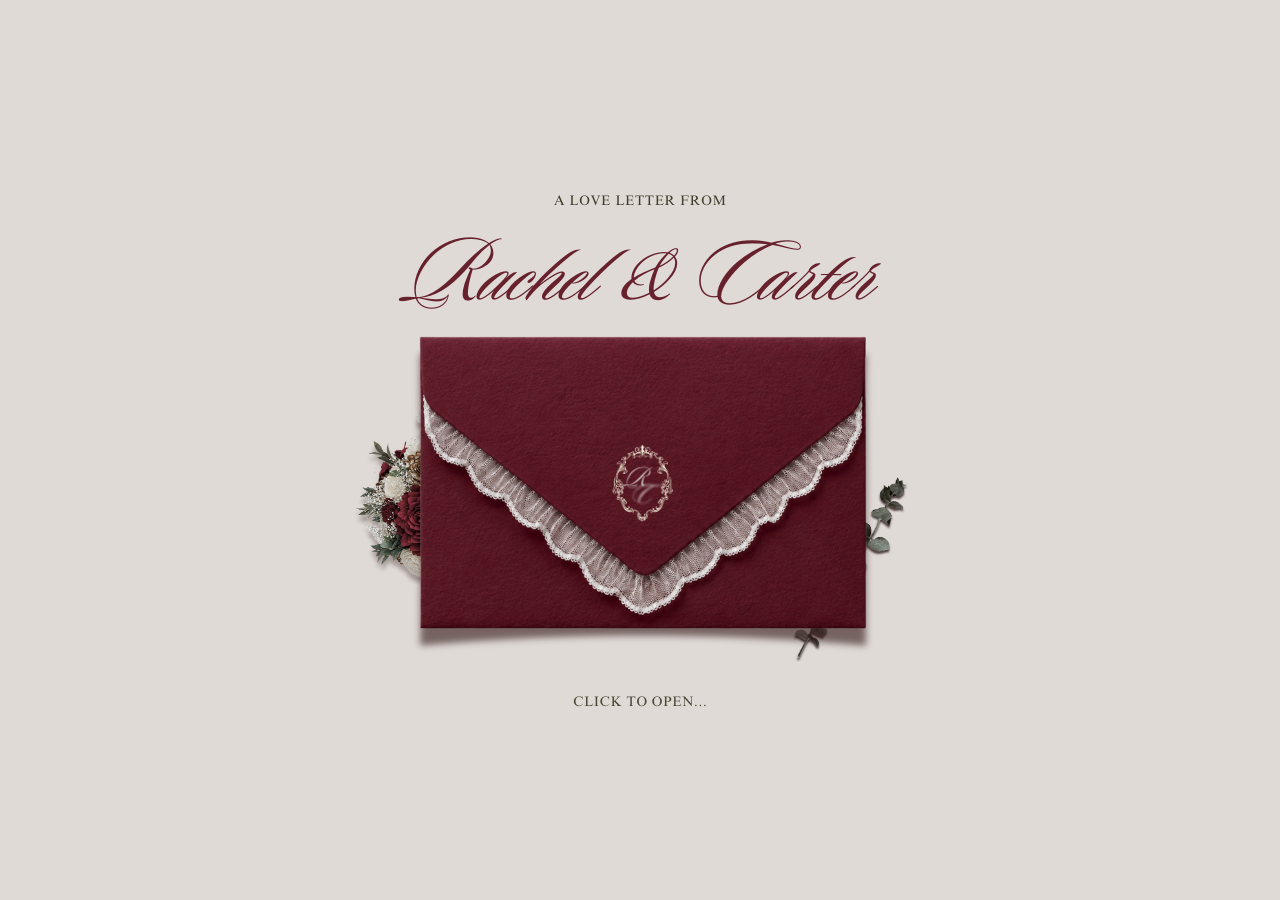
==== index.html @ d8229ffc "Completely suppress Canva custom video player controls and overlays" ====
<!DOCTYPE html>
<!-- saved from url=(0067)Home.html -->
<html dir="ltr" lang="es" class="x-default-marker theme light x6brqfx x1yowkxt x19aimcq EHoceA translated-ltr"><head><meta http-equiv="Content-Type" content="text/html; charset=UTF-8"><!----><title>Home</title><meta name="app-name" content="export_website"><meta name="build-version" content="e1c7386b341d5d6c7e8f38b10f91bb41e8d34382"><meta name="build-release-name" content="20260831-03-e1c7386"><meta name="build-deployment-group" content="STABLE"><meta name="viewport" content="width=device-width, initial-scale=1"><script nonce="">(function pushPageBuildIdentityToNativeShell(identity) {
  if (typeof window === 'undefined') {
    return;
  }
  if (Object.values(identity).every(value => value == null)) {
    return;
  }
  const json = JSON.stringify(identity);
  if (window.Android?.onPageBuildIdentityReady) {
    // Android-shaped device
    window.Android.onPageBuildIdentityReady(json);
  } else if (window.Harmony?.onPageBuildIdentityReady) {
    // HarmonyOS-shaped device
    window.Harmony.onPageBuildIdentityReady(json);
  } else if (window.webkit?.messageHandlers?.pageBuildIdentityReady) {
    // iOS-shaped device
    window.webkit.messageHandlers.pageBuildIdentityReady.postMessage(json);
  } else if (window.ElectronBridge?.onPageBuildIdentityReady) {
    // Canva desktop app
    window.ElectronBridge.onPageBuildIdentityReady(json);
  } else {
    // No native platform detected. Nothing to notify.
  }
})({stack: 'export_website', variant:  null , version: 'e1c7386b341d5d6c7e8f38b10f91bb41e8d34382', releaseName: '20260831-03-e1c7386', deploymentGroup: 'STABLE'});</script><link href="./Home_files/7814b3fa33fe602c.ltr.css" rel="stylesheet" integrity="sha512-pFMf8jnnQUsvCk81jLaH9ThtFfeisCfI3pe9q20tTjCRYI3L6N4fFyC1eEn+Y0TskBKv0YIb/W5F8VEdqXFw2w==" crossorigin="anonymous"><link href="./Home_files/static_font_4.ltr.css" rel="stylesheet"><link href="./Home_files/6a8f501b35f532d2.runtime.js" rel="preload" as="script" crossorigin="anonymous" integrity="sha512-82V7R2aVkwmTcb0zvsV1qSVuKxlR2bXZUYfBUOL493Jq/7tOe1ys5MUkt5f6kZChsE+W/UtRee4J8U0sbc958g==" nonce=""><link href="./Home_files/e6d9690df7022fb8.s4le6a.vendor.js" rel="preload" as="script" crossorigin="anonymous" integrity="sha512-CKTxAr+UOPx/MOoLT6ihX3xz5G6jP2q86jBMqT60c6kT+RnlKpA2RqUTjFa43m3XjRKkVQ3yGAwtSjfbxN0v2Q==" nonce=""><link href="./Home_files/2e8232f4a9b1b766.vendor.js" rel="preload" as="script" crossorigin="anonymous" integrity="sha512-dCHzql7vidRelkWtFCHTESxai4lpTUwiWMpPBSS6EbLDnhWa48PbkM7FY0RDBxFt7siaX34iJfcA3U6fmacM4g==" nonce=""><link href="./Home_files/b527c23e5a7baa68.strings.js" rel="preload" as="script" crossorigin="anonymous" integrity="sha512-B+bpqDF9TLigw/UcGini7hw4XYiq1Xe/BneK4Cyiji0vRWAF3TfpJk1z7MpNfKeBR36/IAsYusGANhAw68zKeQ==" nonce=""><link href="./Home_files/a33182bfbf725b8c.en-GB.js" rel="preload" as="script" crossorigin="anonymous" integrity="sha512-Q6iNqyRIhNhOoNubL+pzETqDHT4MtNB4LlhKT80FRcLIZ8RrLLzk7R+YArq5lPClr5Ebgr3NEBwuLfliB3Z33Q==" nonce=""><link href="./Home_files/eb5c0840dd0fb008.js" rel="preload" as="script" crossorigin="anonymous" integrity="sha512-4Ol+Up3r37ka4HMxUc+qVvcPSaHVUyOgp+xzRudZd4Hzk9H6XeiPHClYFGFPdfqQV/MkgE5SUHQjfEHm0G4veA==" nonce=""><meta name="referrer" content="strict-origin-when-cross-origin"><meta property="og:title" content="You Are Invited"><meta property="og:image" content="./assets/images/590afd3852f9e3162a159f4f96835e00.jpg"><meta property="og:type" content="website"><link rel="shortcut icon" href="./assets/images/0e0be3f439c80cb354719e8ea9791e11.png"><link rel="icon" href="./assets/images/3705a34a97665b009ca3a3077ab2a561.png" sizes="192x192"><link rel="apple-touch-icon" href="./assets/images/8196c648de2744b24fed5142c7d616f6.png" sizes="180x180"><script nonce="">window['__canva_website_bootstrap__'] = JSON.parse('{"A":"DAHTXSzE8DA","B":"eyJhbGciOiJkaXIiLCJlbmMiOiJBMjU2R0NNIiwia2lkIjoia2lkLTE3Nzg0NzAzNjEzOTQifQ..1ayGVP9bHCunG_K7.An2IEBl_urReW2-1oE9nzQzIGjvWHsLKFUDmmv_PLxex1ybMUlKUU6U37KF3aAd8xF51l0lxJg.jzAsQ98iLJbcdCnsOQPA1Q"}');</script><script nonce="">
      document.addEventListener('contextmenu', (e) => {
        const isMedia = ['img', 'image', 'video', 'svg', 'picture'].some(
          tagName => tagName.localeCompare(e.target.tagName, undefined, { sensitivity: 'base' }) === 0,
        );
        isMedia && e.preventDefault();
      });
    </script><style type="text/css"></style><style type="text/css"></style><link rel="stylesheet" type="text/css" href="./Home_files/9bafa1f344f0e058.ltr.css"><link rel="stylesheet" type="text/css" href="./Home_files/28f64f5a77f6500c.ltr.css"><link rel="stylesheet" type="text/css" href="./Home_files/4b869a0c4034a3e7.ltr.css"><link rel="stylesheet" type="text/css" href="./Home_files/2f3b114832a90fd5.ltr.css"><link rel="stylesheet" type="text/css" href="./Home_files/dd6bdec6a9f4c205.ltr.css"><link rel="stylesheet" type="text/css" href="./Home_files/60f0cdc861dbb375.ltr.css"><link type="text/css" rel="stylesheet" charset="UTF-8" href="./Home_files/m=el_main_css"><link rel="stylesheet" type="text/css" href="./Home_files/bae505f43a7a4075.ltr.css"><link rel="stylesheet" type="text/css" href="./Home_files/8c7fef8a62d6d0d8.ltr.css"><link rel="stylesheet" type="text/css" href="./Home_files/49165a5d963019da.ltr.css"><link rel="stylesheet" type="text/css" href="./Home_files/aed45af5ff6f640a.ltr.css"><link rel="stylesheet" type="text/css" href="./Home_files/9a76616ea31c870e.ltr.css"><link rel="stylesheet" type="text/css" href="./Home_files/34af9172ab5ea11a.ltr.css">



<style id="canva-video-clean-style">

/* ===================================================
   CANVA VIDEO PLAYER OVERLAY SUPPRESSION (100% CLEAN)
   =================================================== */
.ulaMQg,
.Fmu5kg,
.iisjMg,
.l3zFeg,
.o_FOhw,
.GPRW5A,
.Yzqi5Q,
.xb8VZA,
.mbwVrw,
.B1z7cg,
.ql1cFA,
.a5O9wg,
.o7DywQ,
.dfnkZg,
.oDxhiA,
.xXKQUw,
._2SiIgg,
._6WyfQA,
[class*="ulaMQg"],
[class*="Fmu5kg"],
[class*="xb8VZA"],
[class*="Yzqi5Q"],
[class*="l3zFeg"],
[class*="GPRW5A"],
[class*="B1z7cg"],
[class*="oDxhiA"] {
  display: none !important;
  opacity: 0 !important;
  visibility: hidden !important;
  pointer-events: none !important;
  width: 0 !important;
  height: 0 !important;
  max-width: 0 !important;
  max-height: 0 !important;
  transform: none !important;
  overflow: hidden !important;
}

video {
  pointer-events: none !important;
  user-select: none !important;
  -webkit-user-select: none !important;
  -webkit-touch-callout: none !important;
}

video::-webkit-media-controls,
video::-webkit-media-controls-enclosure,
video::-webkit-media-controls-panel,
video::-webkit-media-controls-play-button,
video::-webkit-media-controls-start-playback-button,
video::-webkit-media-controls-current-time-display,
video::-webkit-media-controls-time-remaining-display,
video::-webkit-media-controls-timeline,
video::-webkit-media-controls-mute-button,
video::-webkit-media-controls-volume-slider,
video::-webkit-media-controls-fullscreen-button {
  display: none !important;
  -webkit-appearance: none !important;
  opacity: 0 !important;
  visibility: hidden !important;
  pointer-events: none !important;
}

</style>
<script id="canva-video-clean-script">
(function() {
  // 1. Eliminar overlays del reproductor de Canva si el DOM los crea
  function removeCanvaControls() {
    var selectors = [
      '.ulaMQg', '.Fmu5kg', '.iisjMg', '.l3zFeg', '.o_FOhw',
      '.GPRW5A', '.Yzqi5Q', '.xb8VZA', '.B1z7cg', '.a5O9wg',
      '.dfnkZg', '.oDxhiA', '.xXKQUw', '._2SiIgg', '._6WyfQA'
    ];
    selectors.forEach(function(sel) {
      document.querySelectorAll(sel).forEach(function(el) {
        el.style.setProperty('display', 'none', 'important');
        el.style.setProperty('pointer-events', 'none', 'important');
        el.style.setProperty('opacity', '0', 'important');
        el.style.setProperty('visibility', 'hidden', 'important');
        try { el.remove(); } catch(e){}
      });
    });
  }

  // 2. Hacer que todos los videos sean infinitos y sin pausas
  function makeVideoInfinite(v) {
    if (!v) return;
    v.loop = true;
    v.muted = true;
    v.autoplay = true;
    v.playsInline = true;
    v.controls = false;
    v.style.setProperty('pointer-events', 'none', 'important');

    v.setAttribute('loop', '');
    v.setAttribute('muted', '');
    v.setAttribute('autoplay', '');
    v.setAttribute('playsinline', '');
    v.setAttribute('webkit-playsinline', '');
    v.setAttribute('disablepictureinpicture', '');
    v.setAttribute('disableremoteplayback', '');
    v.setAttribute('controlslist', 'nodownload nofullscreen noremoteplayback noplaybackrate');
    v.removeAttribute('controls');

    if (!v.__loopBound) {
      v.__loopBound = true;
      v.addEventListener('ended', function() {
        v.currentTime = 0;
        var p = v.play();
        if (p && p.catch) p.catch(function(){});
      });
      v.addEventListener('pause', function() {
        setTimeout(function() {
          var p = v.play();
          if (p && p.catch) p.catch(function(){});
        }, 20);
      });
    }

    if (v.paused) {
      var p = v.play();
      if (p && p.catch) p.catch(function(){});
    }
  }

  function runAll() {
    removeCanvaControls();
    document.querySelectorAll('video').forEach(makeVideoInfinite);
  }

  if (document.readyState === 'loading') {
    document.addEventListener('DOMContentLoaded', runAll);
  } else {
    runAll();
  }

  // Observador continuo de cambios
  var obs = new MutationObserver(function(mutations) {
    removeCanvaControls();
    document.querySelectorAll('video').forEach(makeVideoInfinite);
  });
  obs.observe(document.documentElement, { childList: true, subtree: true });

  setInterval(runAll, 300);
})();
</script>

</head><body><script nonce="">(function () {var classList = document.documentElement.classList;if (classList.contains('adaptive') && window.matchMedia('(prefers-color-scheme: dark)').matches) {classList.remove.apply(classList, ["x6brqfx","x1yowkxt","x19aimcq"]);classList.add.apply(classList, ["xo86nag","x1yowkxt","xntwwlm"]);}document.documentElement.classList.replace('adaptive', window.matchMedia('(prefers-color-scheme: dark)').matches ? 'dark' : 'light');})();</script><div id="root"><div class="yIDCqA"><main class="_8OlyIw"><div class="_4KoDHA"><div class="ZRRuDw"><div style="height: 100%; width: 100%;"><div class="KYQZFA"><section id="PBnVwKBzJxQZpBf8" class="rGeu6w" data-scroll-ready="true" style="background-color: rgb(223, 218, 214);"><div><div class="_8jGYJw" style="width: 1905px; height: 2721px;"><div class="fMSICA h517IA" aria-hidden="false"><div class="_5yhCRQ"><div class="onhyOQ" style="width: 1905px; height: 2721px; align-items: center;"><div class="twbtjQ"><div class="GDnEHQ" style="width: 1905px; height: 2721px; background-color: rgb(255, 255, 255);"><div class="o2Yl2g"><div class="_mXnjA" lang="en-GB" style="width: 1905px; height: 2721px;"><div class="_6t4CHA"><div class="a26Xuw"><div class="fbzKiw" style="background: rgb(223, 218, 214);"></div></div></div><div style="position: absolute; top: 190.5px; left: 190.5px; width: 1524px; height: 2340px;"></div><div id="LBsj5XC1PZgQ0m9j" class="DF_utQ _0xkaeQ" style="width: 1905px; height: 493.845px; transform: translate(0px, 2227.16px);"><div style="width: 1905px; height: 493.845px; transform: scale(1, 1); transform-origin: 0px 0px;"><div id="LBpDyfZB3TJDzrdk" class="DF_utQ _0xkaeQ" style="width: 1905px; height: 493.845px; transform: translate(0px, 0px); opacity: 0;"><div class="Zp7NQw"><div class="a26Xuw blfgDw"></div><div style="position: absolute; top: 0px; left: 0px; transform-origin: 0px 0px; height: 493.845px; width: 1905px; pointer-events: none; transform: scale(1);"></div></div></div></div></div><div id="LBpLmQZjpBG7xV3Z" class="DF_utQ _0xkaeQ" style="width: 372.761px; height: 527.417px; transform: translate(959.753px, 723.535px);"><div class="Zp7NQw"><div class="a26Xuw"><div class="PcHy7w"><div class="uk_25A Ty61NA"><div class="H5qArQ"><div class="Izwocg" style="width: 372.761px; height: 527.417px; transform: translate(-2.84217e-14px, -5.68434e-14px) rotate(0deg);"><img class="_7_i_XA" crossorigin="anonymous" draggable="false" src="./Home_files/a9df9c0ccfaca50aa0e135ca91290a33.png"></div></div></div></div></div><div style="position: absolute; top: 0px; left: 0px; transform-origin: 0px 0px; height: 527.417px; width: 372.761px; pointer-events: none; transform: scale(1);"><div class="TRWryw" style="clip-path: path(&quot;M 0 0 L 0 527.417 L 372.761 527.417 L 372.761 0 L 0 0&quot;);"></div></div></div></div><div id="LBVyKZX4B8XBg3hg" class="DF_utQ _0xkaeQ" style="width: 375.7px; height: 269.065px; transform: translate(603.382px, 1149.63px) rotate(-43.0168deg);"><div class="Zp7NQw"><div class="a26Xuw"><div class="PcHy7w"><div class="uk_25A Ty61NA"><div class="H5qArQ"><div class="Izwocg" style="width: 403.597px; height: 269.065px; transform: translate(-27.897px, 2.84217e-14px) rotate(0deg);"><img class="_7_i_XA" crossorigin="anonymous" draggable="false" src="./Home_files/6e83b7bd4c04ced10bdf5d73baee883f.png"></div></div></div></div></div><div style="position: absolute; top: 0px; left: 0px; transform-origin: 0px 0px; height: 269.065px; width: 375.7px; pointer-events: none; transform: scale(1);"></div></div></div><div id="LB7DX2NhJtvKWFJ2" class="DF_utQ _0xkaeQ" style="width: 169.7px; height: 87.0443px; transform: translate(844.4px, 672.576px) rotate(21.3594deg);"><div class="Zp7NQw"><div class="a26Xuw"><div class="PcHy7w"><div class="uk_25A Ty61NA" style="transform: scale(-1, 1);"><div class="H5qArQ"><div class="Izwocg" style="width: 205.745px; height: 131.083px; transform: translate(-22.4064px, -24.5546px) rotate(0deg);"><img class="_7_i_XA" crossorigin="anonymous" draggable="false" src="./Home_files/903795844b38fbe45cdb335890038db0.png"></div></div></div></div></div><div style="position: absolute; top: 0px; left: 0px; transform-origin: 0px 0px; height: 87.0443px; width: 169.7px; pointer-events: none; transform: scale(1);"></div></div></div><div id="LBpJ6SC7lndmpTS3" class="DF_utQ _0xkaeQ" style="width: 20.4217px; height: 1px; transform: translate(934.222px, 653.945px);"><div class="aF9o6Q _0yZ6Qg" style="writing-mode: horizontal-tb; width: 277.735px; height: 13.6px; transform: scale(0.0735294, 0.0735294); transform-origin: 0px 0px;"><div style="transform: translate(0.72px, -1.2px);"><div class="E8yZTA"><div><div lang="en-GB" translate="no" class="_2UyCZQ vkN2Cw Mb8E_A e1_zQg"><p class="_28USrA YLyPKw w9fQyg uHzYVw MDzzPg AfeL7g XN6uKA _4N4NA" style="font-family: YAFdtQi73Xs_0, auto; --H97cbQ: 12px; color: rgb(174, 57, 39); line-height: 16px; letter-spacing: 0.12em; --gixK-A: 0; text-transform: uppercase; --kJ5CrQ: 0; --zPlnxA: none; list-style-type: none;"><a href="Home.html" target="_self" draggable="false" rel="noopener nofollow" class="a_GcMg YLyPKw w9fQyg uHzYVw" style="font-size: 1em; font-weight: 700; font-style: normal; color: rgb(174, 57, 39); font-kerning: none; text-decoration-line: none; text-decoration-thickness: initial; text-decoration-style: initial;">&lt; BACK</a><a href="Home.html" target="_self" draggable="false" rel="noopener nofollow" class="a_GcMg" style="font-size: 1em; font-weight: 700; font-style: normal; color: rgb(174, 57, 39); font-kerning: none; text-decoration-line: none; text-decoration-thickness: initial; text-decoration-style: initial;"> to envelope</a></p></div></div></div></div></div></div><div id="LBWDFQTM9rnLcK9T" class="DF_utQ _0xkaeQ" style="width: 24.7178px; height: 1px; transform: translate(932.074px, 617.661px);"><div class="aF9o6Q _0yZ6Qg" style="writing-mode: horizontal-tb; width: 385.598px; height: 15.6px; transform: scale(0.0641026, 0.0641026); transform-origin: 0px 0px;"><div style="transform: translate(0.933331px, -0.2px);"><div class="E8yZTA"><div><div lang="en-GB" translate="no" class="_2UyCZQ vkN2Cw Mb8E_A e1_zQg"><p class="_28USrA YLyPKw w9fQyg uHzYVw AfeL7g XN6uKA _4N4NA" style="font-family: YAFdtQi73Xs_0, auto; --H97cbQ: 13.3333px; color: rgb(102, 55, 27); line-height: 16px; letter-spacing: 0.14em; --gixK-A: 0; text-transform: uppercase; --kJ5CrQ: 0; --zPlnxA: none; list-style-type: none;"><span class="a_GcMg YLyPKw w9fQyg uHzYVw" style="font-size: 1em; font-weight: 500; font-style: normal; color: rgb(102, 55, 27); font-kerning: none; text-decoration-line: none; text-decoration-thickness: initial; text-decoration-style: initial;">with love</span></p></div></div></div></div></div></div><div id="LB2qSkdK1B4tFS55" class="DF_utQ _0xkaeQ" style="width: 578.02px; height: 607.956px; transform: translate(674.806px, 94.5892px) rotate(0.196467deg);"><div class="Zp7NQw"><div class="a26Xuw"><div class="PcHy7w"><div class="uk_25A Ty61NA"><div class="H5qArQ"><div class="Izwocg" style="width: 1165.19px; height: 1002.07px; transform: translate(-265.399px, -211.363px) rotate(0deg);"><img class="_7_i_XA" crossorigin="anonymous" draggable="false" src="./Home_files/dddd4d4577e73fc796fca4ef04460b62.png"></div></div></div></div></div><div style="position: absolute; top: 0px; left: 0px; transform-origin: 0px 0px; height: 607.956px; width: 578.02px; pointer-events: none; transform: scale(1);"><div class="TRWryw" style="clip-path: path(&quot;M 0 0 L 0 607.956 L 578.02 607.956 L 578.02 0 L 0 0&quot;);"></div></div></div></div><div id="LBJpsWBKQ8ZVBVN8" class="DF_utQ _0xkaeQ" style="width: 497.62px; height: 463.113px; transform: translate(711.896px, 124.224px);"><div style="position: absolute; top: 0px; left: 0px; transform-origin: 0px 0px; height: 463.113px; width: 497.62px; transform: scale(1);"><div class="hWv4NA" style="width: 497.62px; height: 463.113px; left: 0px; top: 0px;"><svg class="_7KaXww"><defs><clippath id="__id72"><path d="M145.63055176809382,7.531858660006407L266.9818954162089,120.46814133312552C269.07334181143403,122.41455720513608 270.26130009308514,125.1429590896059 270.26130009308514,127.99999999313191C270.26130009308514,130.85704093048813 269.07334181143403,133.58544278112777 266.9818954162089,135.53185865313833L145.63055176809382,248.46814132625744C141.06990666718698,252.7125302940698 134.00505812234817,252.7125302940698 129.44441302144133,248.46814132625744L8.093069373326243,135.53185865313833C6.001622944270952,133.58544278112777 4.813664696450018,130.85704093048813 4.813664696450018,127.99999999313191C4.813664696450018,125.1429590896059 6.001622944270952,122.41455720513608 8.093069373326243,120.46814133312552L129.44441302144133,7.531858660006407C134.00505812234817,3.287469726024246 141.06990666718698,3.287469726024246 145.63055176809382,7.531858660006407Z"></path></clippath></defs></svg><div class="bFnJ2A" style="clip-path: url(&quot;#__id72&quot;); transform: scale(1.80904, 1.80904); transform-origin: 0px 0px; width: 275.075px; height: 256px;"><div class="_4c2rDg GxUsfw" style="transform-origin: 137.537px 128px;"><div class="qhHTGg" style="width: 265.448px; height: 275.985px; transform: translate(4.81366px, -9.99263px) translate(132.724px, 137.993px) rotate(0deg) translate(-132.724px, -137.993px); transform-origin: 0px 0px;"><img class="_7_i_XA" crossorigin="anonymous" draggable="false" src="./Home_files/21ea36b8e1d17f33b5ed300aa10cb4b3.png"></div></div></div></div><div class="Pr6LEA"></div></div></div><div id="LBt8sKWqCxmt5qd0" class="DF_utQ _0xkaeQ" style="width: 460.968px; height: 436.052px; transform: translate(734.222px, 156.609px);"><div class="Zp7NQw"><div class="a26Xuw"><div class="PcHy7w"><div class="uk_25A Ty61NA"><div class="H5qArQ"><div class="Izwocg" style="width: 460.968px; height: 550.109px; transform: translate(-5.68434e-14px, -65.0231px) rotate(0deg);"><img class="_7_i_XA" crossorigin="anonymous" draggable="false" src="./Home_files/6d7538c3b267dba4940820b9458df1e6.png"></div></div></div></div></div><div style="position: absolute; top: 0px; left: 0px; transform-origin: 0px 0px; height: 436.052px; width: 460.968px; pointer-events: none; transform: scale(1);"></div></div></div><div id="LB1xXZSfCqPKtJ29" class="DF_utQ _0xkaeQ" style="width: 175.204px; height: 255.388px; transform: translate(629.87px, 416.624px) rotate(-8.88178e-16deg);"><div class="Zp7NQw"><div class="a26Xuw"><div class="PcHy7w"><div class="uk_25A Ty61NA"><div class="H5qArQ"><div class="Izwocg" style="width: 277.466px; height: 255.388px; transform: translate(-5.38585px, -4.26326e-14px) rotate(0deg);"><img class="_7_i_XA" crossorigin="anonymous" draggable="false" src="./Home_files/7dc097ba3aa67c0699091824026f14ed.png"></div></div></div></div></div><div style="position: absolute; top: 0px; left: 0px; transform-origin: 0px 0px; height: 255.388px; width: 175.204px; pointer-events: none; transform: scale(1);"><div class="TRWryw" style="clip-path: path(&quot;M 0 0 L 0 255.388 L 175.204 255.388 L 175.204 0 L 0 0&quot;);"></div></div></div></div><div id="__id81" class="DF_utQ _0xkaeQ" style="width: 78.2765px; height: 254.558px; transform: translate(1165.61px, 479.943px) rotate(-161.152deg);"><div class="Zp7NQw"><div class="a26Xuw"><div class="PcHy7w"><div class="uk_25A Ty61NA"><div class="H5qArQ"><div class="Izwocg" style="width: 78.2765px; height: 254.558px; transform: translate(0px, 0px) rotate(0deg);"><img class="_7_i_XA" crossorigin="anonymous" draggable="false" src="./Home_files/c0ee131f077bdcc4ff40793de2e0bc5a.png"></div></div></div></div></div><div style="position: absolute; top: 0px; left: 0px; transform-origin: 0px 0px; height: 254.558px; width: 78.2765px; pointer-events: none; transform: scale(1);"></div></div><a class="_3zDNwA" aria-labelledby="__id81" href="#page-1" target="_self" rel="noopener nofollow"></a></div><div id="LBWyCfngdXWzPFYr" class="DF_utQ _0xkaeQ" style="width: 539.785px; height: 336.326px; transform: translate(697.322px, 349.377px) rotate(0.196467deg);"><div class="Zp7NQw"><div class="a26Xuw"><div class="PcHy7w"><div class="uk_25A Ty61NA"><div class="H5qArQ"><div class="Izwocg" style="width: 1072.5px; height: 922.348px; transform: translate(-241.886px, -461.719px) rotate(0deg);"><img class="_7_i_XA" crossorigin="anonymous" draggable="false" src="./Home_files/16dfbad564569f4d41d0828970b32db1.png"></div></div></div></div></div><div style="position: absolute; top: 0px; left: 0px; transform-origin: 0px 0px; height: 336.326px; width: 539.785px; pointer-events: none; transform: scale(1);"></div></div></div><div id="LBk0QGmlFY5wsDdZ" class="DF_utQ _0xkaeQ" style="width: 65.1956px; height: 97.7934px; transform: translate(934.617px, 506.775px);"><div class="Zp7NQw"><div class="a26Xuw"><div class="PcHy7w"><div class="uk_25A Ty61NA"><div class="H5qArQ"><div class="Izwocg" style="width: 65.1956px; height: 97.7934px; transform: translate(-2.13163e-14px, -4.26326e-14px) rotate(0deg);"><img class="_7_i_XA" crossorigin="anonymous" draggable="false" src="./Home_files/72abceaf223d15163e66f6a52411ea31.png"></div></div></div></div></div><div style="position: absolute; top: 0px; left: 0px; transform-origin: 0px 0px; height: 97.7934px; width: 65.1956px; pointer-events: none; transform: scale(1);"></div></div></div><div id="LB7YW0dvHy7Xx4gp" class="DF_utQ _0xkaeQ" style="width: 27.9768px; height: 35.4521px; transform: translate(945.443px, 535.611px);"><div class="aF9o6Q _0yZ6Qg" style="writing-mode: horizontal-tb; width: 27.9768px; height: 35.4521px;"><div style="transform: translate(-0.418509px, 6.72604px);"><div class="E8yZTA"><div><div lang="en-GB" translate="no" class="_2UyCZQ vkN2Cw Mb8E_A e1_zQg"><p class="_28USrA YLyPKw w9fQyg uHzYVw MDzzPg AfeL7g XN6uKA _4N4NA" style="font-family: YAEz2L9phwY_0, auto; --H97cbQ: 29.8935px; color: rgb(247, 241, 225); line-height: 22px; letter-spacing: -0.028em; --gixK-A: 0; text-transform: none; --kJ5CrQ: 0; --zPlnxA: none; list-style-type: none;"><span class="a_GcMg" style="font-size: 1em; font-weight: 400; font-style: normal; color: rgb(247, 241, 225); font-kerning: none; text-decoration-line: none; text-decoration-thickness: initial; text-decoration-style: initial;">R</span></p></div></div></div></div></div></div><div id="LB3ZvwsmqQXWGD9Q" class="DF_utQ _0xkaeQ" style="width: 27.9768px; height: 35.4521px; transform: translate(952.352px, 553.347px);"><div class="aF9o6Q _0yZ6Qg" style="writing-mode: horizontal-tb; width: 27.9768px; height: 35.4521px;"><div style="transform: translate(-0.418509px, 6.72604px);"><div class="E8yZTA"><div><div lang="en-GB" translate="no" class="_2UyCZQ vkN2Cw Mb8E_A e1_zQg"><p class="_28USrA YLyPKw w9fQyg uHzYVw MDzzPg AfeL7g XN6uKA _4N4NA" style="font-family: YAEz2L9phwY_0, auto; --H97cbQ: 29.8935px; color: rgb(247, 241, 225); line-height: 22px; letter-spacing: -0.028em; --gixK-A: 0; text-transform: none; --kJ5CrQ: 0; --zPlnxA: none; list-style-type: none;"><span class="a_GcMg" style="font-size: 1em; font-weight: 400; font-style: normal; color: rgb(247, 241, 225); font-kerning: none; text-decoration-line: none; text-decoration-thickness: initial; text-decoration-style: initial;">C</span></p></div></div></div></div></div></div><div id="LBzwJXnN2rJWKdVW" class="DF_utQ _0xkaeQ" style="width: 86.9371px; height: 167.377px; transform: translate(1133.94px, 399.254px);"><div class="Zp7NQw"><div class="a26Xuw"><div class="PcHy7w"><div class="uk_25A Ty61NA"><div class="H5qArQ"><div class="Izwocg" style="width: 113.938px; height: 167.377px; transform: translate(3.55271e-14px, -1.42109e-14px) rotate(0deg);"><img class="_7_i_XA" crossorigin="anonymous" draggable="false" src="./Home_files/ff0e4ba0352d914c68a5c7f3f60635d4.png"></div></div></div></div></div><div style="position: absolute; top: 0px; left: 0px; transform-origin: 0px 0px; height: 167.377px; width: 86.9371px; pointer-events: none; transform: scale(1);"></div></div></div><div id="__id99" class="DF_utQ _0xkaeQ" style="width: 305.2px; height: 379.103px; transform: translate(1002.04px, 1261.77px) rotate(3.85034deg);"><div class="Zp7NQw"><div class="a26Xuw"><div class="PcHy7w"><div class="uk_25A Ty61NA"><div class="H5qArQ"><div class="Izwocg" style="width: 305.2px; height: 379.103px; transform: translate(0px, 0px) rotate(0deg);"><img class="_7_i_XA" crossorigin="anonymous" draggable="false" src="./Home_files/45630c2d562c75f8f5f535d836d56df9.png"></div></div></div></div></div><div style="position: absolute; top: 0px; left: 0px; transform-origin: 0px 0px; height: 379.103px; width: 305.2px; pointer-events: none; transform: scale(1);"><div class="TRWryw" style="clip-path: path(&quot;M 0 0 L 0 379.103 L 305.2 379.103 L 305.2 0 L 0 0&quot;);"></div></div></div><a class="_3zDNwA" aria-labelledby="__id99" href="Love story.html" target="_self" rel="noopener nofollow"></a></div><div id="__id103" class="DF_utQ _0xkaeQ" style="width: 256.823px; height: 264.995px; transform: translate(1023.37px, 1283.6px) rotate(3.85034deg);"><div style="position: absolute; top: 0px; left: 0px; transform-origin: 0px 0px; height: 264.995px; width: 256.823px; transform: scale(1);"><div class="hWv4NA" style="width: 256.823px; height: 264.995px; left: 0px; top: 0px;"><svg class="_7KaXww"><defs><clippath id="__id104"><path d="M0,0L256,0L256,264.1463191707038L0,264.1463191707038Z"></path></clippath></defs></svg><div class="bFnJ2A" style="clip-path: url(&quot;#__id104&quot;); transform: scale(1.00321, 1.00321); transform-origin: 0px 0px; width: 256px; height: 264.146px;"><div class="_4c2rDg GxUsfw" style="transform-origin: 128px 132.073px;"><div class="qhHTGg" style="width: 298.122px; height: 447.997px; transform: translate(-17.1707px, -118.744px) translate(149.061px, 223.999px) rotate(0deg) translate(-149.061px, -223.999px); transform-origin: 0px 0px;"><img class="_7_i_XA" crossorigin="anonymous" draggable="false" src="./Home_files/7cafb878c428817a3252767e625c279f.png"></div></div></div></div><div class="Pr6LEA"></div></div><a class="_3zDNwA" aria-labelledby="__id103" href="Love story.html" target="_self" rel="noopener nofollow"></a></div><div id="LB6nzg1R47TjYcCY" class="DF_utQ _0xkaeQ" style="width: 328.744px; height: 317.569px; transform: translate(999.812px, 1637.72px);"><div class="Zp7NQw"><div class="a26Xuw"><div class="PcHy7w"><div class="uk_25A Ty61NA" style="transform: scale(-1, 1);"><div class="H5qArQ"><div class="Izwocg" style="width: 345.022px; height: 317.569px; transform: translate(-6.69718px, -1.42109e-13px) rotate(0deg);"><img class="_7_i_XA" crossorigin="anonymous" draggable="false" src="./Home_files/7dc097ba3aa67c0699091824026f14ed.png"></div></div></div></div></div><div style="position: absolute; top: 0px; left: 0px; transform-origin: 0px 0px; height: 317.569px; width: 328.744px; pointer-events: none; transform: scale(1);"><div class="TRWryw" style="clip-path: path(&quot;M 0 0 L 0 317.569 L 328.744 317.569 L 328.744 0 L 0 0&quot;);"></div></div></div></div><div id="LBkKlFzvfF1FscrH" class="DF_utQ _0xkaeQ" style="width: 169.7px; height: 87.0443px; transform: translate(627.553px, 1609.6px) rotate(21.4464deg);"><div class="Zp7NQw"><div class="a26Xuw"><div class="PcHy7w"><div class="uk_25A Ty61NA" style="transform: scale(-1, 1);"><div class="H5qArQ"><div class="Izwocg" style="width: 205.745px; height: 131.083px; transform: translate(-22.4064px, -24.5546px) rotate(0deg);"><img class="_7_i_XA" crossorigin="anonymous" draggable="false" src="./Home_files/903795844b38fbe45cdb335890038db0.png"></div></div></div></div></div><div style="position: absolute; top: 0px; left: 0px; transform-origin: 0px 0px; height: 87.0443px; width: 169.7px; pointer-events: none; transform: scale(1);"></div></div></div><div id="LBWxLNNX5DqRSFgV" class="DF_utQ _0xkaeQ" style="width: 481.175px; height: 709.768px; transform: translate(713.08px, 1560.54px) rotate(81.6615deg);"><div class="Zp7NQw"><div class="a26Xuw"><div class="PcHy7w"><div class="uk_25A Ty61NA"><div class="H5qArQ"><div class="Izwocg" style="width: 481.175px; height: 709.768px; transform: translate(0px, 0px) rotate(0deg);"><img class="_7_i_XA" crossorigin="anonymous" draggable="false" src="./Home_files/c9578f46b0eaeaa5df3ea1ecd55a5b10.png"></div></div></div></div></div><div style="position: absolute; top: 0px; left: 0px; transform-origin: 0px 0px; height: 709.768px; width: 481.175px; pointer-events: none; transform: scale(1);"></div></div></div><div id="__id117" class="DF_utQ _0xkaeQ" style="width: 545.312px; height: 382.117px; transform: translate(688.05px, 1728.45px) rotate(-4.12522deg);"><div class="Zp7NQw"><div class="a26Xuw"><div class="PcHy7w"><div class="uk_25A Ty61NA"><div class="H5qArQ"><div class="Izwocg" style="width: 631.818px; height: 473.864px; transform: translate(-43.253px, -35.679px) rotate(0deg);"><img class="_7_i_XA" crossorigin="anonymous" draggable="false" src="./Home_files/267bfe012a2275a1484a58d24bdb0b8d.png"></div></div></div></div></div><div style="position: absolute; top: 0px; left: 0px; transform-origin: 0px 0px; height: 382.117px; width: 545.312px; pointer-events: none; transform: scale(1);"><div class="TRWryw" style="clip-path: path(&quot;M 0 0 L 0 382.117 L 545.312 382.117 L 545.312 0 L 0 0&quot;);"></div></div></div><a class="_3zDNwA" aria-labelledby="__id117" href="RSVP.html" target="_self" rel="noopener nofollow"></a></div><div id="LB42vlPZ5JwQd7Hs" class="DF_utQ _0xkaeQ" style="width: 253.692px; height: 45.4147px; transform: translate(825.654px, 2603.31px);"><div style="width: 253.692px; height: 45.4147px; transform: scale(1, 1); transform-origin: 0px 0px;"><div id="LBVDddQhsXhX06WW" class="DF_utQ _0xkaeQ" style="width: 253.692px; height: 45.4147px; transform: translate(-5.68434e-14px, 2.38032e-13px);"><div style="position: absolute; top: 0px; left: 0px; transform-origin: 0px 0px; height: 45.4147px; width: 253.692px; transform: scale(1);"><div class="hWv4NA" style="width: 253.692px; height: 45.4147px; left: 0px; top: 0px;"><svg class="_7KaXww"><defs><clippath id="__id123"><path d="M128.00000004458192,0L1302.0455971454376,0C1372.73804506313,0 1430.0455971900196,57.30755212688971 1430.0455971900196,128.00000004458192C1430.0455971900196,198.69244796227412 1372.73804506313,256.00000008916385 1302.0455971454376,256.00000008916385L128.00000004458192,256.00000008916385C57.30755212688971,256.00000008916385 0,198.69244796227412 0,128.00000004458192C0,57.30755212688971 57.30755212688971,0 128.00000004458192,0Z"></path></clippath></defs></svg><div class="bFnJ2A" style="clip-path: url(&quot;#__id123&quot;); width: 1430.05px; height: 256px; transform: scale(0.177401, 0.177401); transform-origin: 0px 0px;"></div></div><svg class="qY_pAA" viewBox="0 0 39.62001287042587 7.092587337529679" style="overflow: hidden; width: 253.692px; height: 45.4147px;"><defs><clippath id="__id125"><path d="M3.5462936700000003,0L36.0737192,0C38.03228311,0 39.620012870000004,1.58772976 39.620012870000004,3.5462936700000003L39.620012870000004,3.5462936700000003C39.620012870000004,5.50485758 38.03228311,7.092587340000001 36.0737192,7.092587340000001L3.5462936700000003,7.092587340000001C1.58772976,7.092587340000001 0,5.50485758 0,3.5462936700000003L0,3.5462936700000003C0,1.58772976 1.58772976,0 3.5462936700000003,0Z"></path></clippath></defs><path d="M3.5462936700000003,0L36.0737192,0C38.03228311,0 39.620012870000004,1.58772976 39.620012870000004,3.5462936700000003L39.620012870000004,3.5462936700000003C39.620012870000004,5.50485758 38.03228311,7.092587340000001 36.0737192,7.092587340000001L3.5462936700000003,7.092587340000001C1.58772976,7.092587340000001 0,5.50485758 0,3.5462936700000003L0,3.5462936700000003C0,1.58772976 1.58772976,0 3.5462936700000003,0Z" stroke="#662334" stroke-width="4" stroke-linecap="butt" clip-path="url(#__id125)" fill="none" vector-effect="non-scaling-stroke"></path></svg></div></div><div id="LB9khhMVhNmKqpSy" class="DF_utQ _0xkaeQ" style="width: 241.692px; height: 16.0132px; transform: translate(6px, 14.7007px);"><div class="aF9o6Q _0yZ6Qg" style="writing-mode: horizontal-tb; width: 241.692px; height: 16.0132px;"><div style="transform: translate(0.937454px, 3.01324px);"><div class="E8yZTA"><div><div lang="en-GB" translate="no" class="_2UyCZQ vkN2Cw Mb8E_A e1_zQg"><p class="_28USrA YLyPKw w9fQyg uHzYVw MDzzPg AfeL7g XN6uKA _4N4NA" style="font-family: YAFdtQi73Xs_0, auto; --H97cbQ: 13.3922px; color: rgb(102, 35, 52); line-height: 10px; letter-spacing: 0.14em; --gixK-A: 0; text-transform: uppercase; --kJ5CrQ: 0; --zPlnxA: none; list-style-type: none;"><a href="Home.html" target="_self" draggable="false" rel="noopener nofollow" class="a_GcMg YLyPKw w9fQyg uHzYVw" style="font-size: 1em; font-weight: 700; font-style: normal; color: rgb(102, 35, 52); font-kerning: normal; text-decoration-line: none; text-decoration-thickness: initial; text-decoration-style: initial;">back to envelope</a></p></div></div></div></div></div></div></div></div><div id="LBtVr4xjMcLknz6J" class="DF_utQ _0xkaeQ" style="width: 106.215px; height: 129.609px; transform: translate(899.393px, 2277.16px);"><div class="Zp7NQw"><div class="a26Xuw"><div class="PcHy7w"><div class="uk_25A Ty61NA"><div class="H5qArQ"><div class="Izwocg" style="width: 106.215px; height: 129.609px; transform: translate(0px, 0px) rotate(0deg);"><img class="_7_i_XA" crossorigin="anonymous" draggable="false" src="./Home_files/91fc1744abf25b9a4f8a8c69876eec26.png"></div></div></div></div></div><div style="position: absolute; top: 0px; left: 0px; transform-origin: 0px 0px; height: 129.609px; width: 106.215px; pointer-events: none; transform: scale(1);"></div></div></div><div id="LB3YdWB5bmG03Ncc" class="DF_utQ _0xkaeQ" style="width: 334.544px; height: 315.766px; transform: translate(861.508px, 1141.4px) rotate(-50.7344deg);"><div class="Zp7NQw"><div class="a26Xuw"><div class="PcHy7w"><div class="uk_25A Ty61NA" style="transform: scale(-1, -1);"><div class="H5qArQ"><div class="Izwocg" style="width: 411.184px; height: 351.447px; transform: translate(-30.9883px, -5.75908px) rotate(7.10543e-15deg);"><img class="_7_i_XA" crossorigin="anonymous" draggable="false" src="./Home_files/054a02dd891c65f764144594757909b6.png"></div></div></div></div></div><div style="position: absolute; top: 0px; left: 0px; transform-origin: 0px 0px; height: 315.766px; width: 334.544px; pointer-events: none; transform: scale(1);"></div></div></div><div id="LBSGcsk5SbmCFCcg" class="DF_utQ _0xkaeQ" style="width: 461.284px; height: 576.399px; transform: translate(565.08px, 694.732px);"><div class="Zp7NQw"><div class="a26Xuw"><div class="PcHy7w"><div class="uk_25A Ty61NA"><div class="H5qArQ"><div class="Izwocg" style="width: 461.284px; height: 576.399px; transform: translate(0px, 0px) rotate(0deg);"><img class="_7_i_XA" crossorigin="anonymous" draggable="false" src="./Home_files/ea72a7b0cf898486f3540f12bac5ac49.png"></div></div></div></div></div><div style="position: absolute; top: 0px; left: 0px; transform-origin: 0px 0px; height: 576.399px; width: 461.284px; pointer-events: none; transform: scale(1);"><div class="TRWryw" style="clip-path: path(&quot;M 0 0 L 0 576.399 L 461.284 576.399 L 461.284 0 L 0 0&quot;);"></div></div></div></div><div id="LBq6W0L4Bsrslhfb" class="DF_utQ _0xkaeQ" style="width: 249.638px; height: 373.062px; transform: translate(662.139px, 780.535px);"><div style="position: absolute; top: 0px; left: 0px; transform-origin: 0px 0px; height: 373.062px; width: 249.638px; transform: scale(1);"><div class="hWv4NA Xax3mQ" style="width: 249.638px; height: 373.062px; left: 0px; top: 0px;"><svg class="_7KaXww"><defs><clippath id="__id140"><path d="M128,0C57.307552021658445,0 0,85.64135018817045 0,191.28530948142532C0,296.9292687746802 57.30755202165842,382.5706189628507 128,382.5706189628507C198.69244797834153,382.5706189628507 256,296.92926877468034 256,191.2853094814254C256,85.64135018817052 198.69244797834162,0 128,0Z"></path></clippath></defs></svg><div class="bFnJ2A" style="clip-path: url(&quot;#__id140&quot;); transform: scale(0.975147, 0.975147); transform-origin: 0px 0px; width: 256px; height: 382.571px;"><div class="_4c2rDg GxUsfw" style="transform-origin: 128px 191.285px;"><div class="qhHTGg" style="width: 436.417px; height: 765.643px; transform: translate(-96.6383px, -129.709px) translate(218.208px, 382.822px) rotate(0deg) translate(-218.208px, -382.822px); transform-origin: 0px 0px;"><div class="jXCxjw"><div class="NI12hw _4UrDqA"><video class="FLDMzw _4UrDqA Zmd7Ig BVJWuA" crossorigin="anonymous" preload="metadata" playsinline="" disablepictureinpicture="" src="./assets/video/3c03f82fae6c3fddf64c7a63340e499a.mp4" loop="" autoplay="" muted="" style="pointer-events: none !important;"></video></div></div></div></div></div></div><div class="Pr6LEA"></div></div></div><div id="__id141" class="DF_utQ _0xkaeQ" style="width: 416.205px; height: 422.383px; transform: translate(609.203px, 1268.95px);"><div class="Zp7NQw"><div class="a26Xuw"><div class="PcHy7w"><div class="uk_25A Ty61NA"><div class="H5qArQ"><div class="Izwocg" style="width: 422.383px; height: 422.383px; transform: translate(-3.08904px, 1.42109e-13px) rotate(0deg);"><img class="_7_i_XA" crossorigin="anonymous" draggable="false" src="./Home_files/4bfb0fcf4eb67fdb1804357ce4654841.png"></div></div></div></div></div><div style="position: absolute; top: 0px; left: 0px; transform-origin: 0px 0px; height: 422.383px; width: 416.205px; pointer-events: none; transform: scale(1);"><div class="TRWryw" style="clip-path: path(&quot;M 0 0 L 0 422.383 L 416.205 422.383 L 416.205 0 L 0 0&quot;);"></div></div></div><a class="_3zDNwA" aria-labelledby="__id141" href="Details.html" target="_self" rel="noopener nofollow"></a></div><div id="LB1bChYRwMDsK1rM" class="DF_utQ _0xkaeQ" style="width: 196.423px; height: 101.658px; transform: translate(706.322px, 1417.19px);"><div class="aF9o6Q _0yZ6Qg" style="writing-mode: horizontal-tb; width: 196.423px; height: 101.658px;"><div style="transform: translate(0px, 17.829px);"><div class="E8yZTA"><div><div lang="en-GB" translate="no" class="_2UyCZQ vkN2Cw Mb8E_A e1_zQg"><p class="_28USrA MDzzPg AfeL7g XN6uKA _4N4NA" style="font-family: YAEz2L9phwY_0, auto; --H97cbQ: 84.8998px; color: rgb(103, 33, 45); line-height: 66px; letter-spacing: 0em; --gixK-A: 0; text-transform: none; --kJ5CrQ: 0; --zPlnxA: none; list-style-type: none;"><a href="Details.html" target="_self" draggable="false" rel="noopener nofollow" class="a_GcMg" style="font-size: 1em; font-weight: 400; font-style: normal; color: rgb(103, 33, 45); font-kerning: none; text-decoration-line: none; text-decoration-thickness: initial; text-decoration-style: initial;">Details</a></p></div></div></div></div></div></div><div id="LBQpcRnkNShBCcrK" class="DF_utQ _0xkaeQ" style="width: 149.429px; height: 15.6696px; transform: translate(737.096px, 1502.85px);"><div class="aF9o6Q _0yZ6Qg" style="writing-mode: horizontal-tb; width: 147.13px; height: 15.4285px; transform: scale(1.01563, 1.01563); transform-origin: 0px 0px;"><div style="transform: translate(0.326538px, -2.28576px);"><div class="E8yZTA"><div><div lang="en-GB" translate="no" class="_2UyCZQ vkN2Cw Mb8E_A e1_zQg"><p class="_28USrA MDzzPg AfeL7g XN6uKA _4N4NA" style="font-family: YAFcfkb7jcU_0, auto; --H97cbQ: 13.0615px; color: rgb(103, 33, 45); line-height: 20px; letter-spacing: 0.05em; --gixK-A: 0; text-transform: uppercase; --kJ5CrQ: 0; --zPlnxA: none; list-style-type: none;"><a href="Details.html" target="_self" draggable="false" rel="noopener nofollow" class="a_GcMg" style="font-size: 1em; font-weight: 400; font-style: normal; color: rgb(103, 33, 45); font-kerning: none; text-decoration-line: none; text-decoration-thickness: initial; text-decoration-style: initial;">click here</a></p></div></div></div></div></div></div><div id="LBYg1g20VZ6DjjyV" class="DF_utQ _0xkaeQ" style="width: 199.365px; height: 17.2109px; transform: translate(867.532px, 308.176px);"><div class="aF9o6Q _0yZ6Qg" style="writing-mode: horizontal-tb; width: 180.704px; height: 15.6px; transform: scale(1.10326, 1.10326); transform-origin: 0px 0px;"><div style="transform: translate(0.333333px, -0.2px);"><div class="E8yZTA"><div><div lang="en-GB" translate="no" class="_2UyCZQ vkN2Cw Mb8E_A e1_zQg"><p class="_28USrA AfeL7g XN6uKA _4N4NA" style="font-family: YAFcfkb7jcU_0, auto; --H97cbQ: 13.3333px; color: rgb(112, 12, 12); line-height: 16px; letter-spacing: 0.05em; --gixK-A: 0; text-transform: uppercase; --kJ5CrQ: 0; --zPlnxA: none; list-style-type: none;"><span class="a_GcMg" style="font-size: 1em; font-weight: 400; font-style: normal; color: rgb(112, 12, 12); font-kerning: none; text-decoration-line: none; text-decoration-thickness: initial; text-decoration-style: initial;">THE WEDDING OF</span></p></div></div></div></div></div></div><div id="LB8Qj9YRC1PQp8w1" class="DF_utQ _0xkaeQ" style="width: 234.626px; height: 93.9209px; transform: translate(810.782px, 328.927px);"><div class="aF9o6Q _0yZ6Qg" style="writing-mode: horizontal-tb; width: 234.626px; height: 93.9209px;"><div style="transform: translate(0px, 16.9604px);"><div class="E8yZTA"><div><div lang="en-GB" translate="no" class="_2UyCZQ vkN2Cw Mb8E_A e1_zQg"><p class="_28USrA MDzzPg AfeL7g XN6uKA _4N4NA" style="font-family: YAEz2L9phwY_0, auto; --H97cbQ: 78.8858px; color: rgb(103, 33, 45); line-height: 60px; letter-spacing: 0em; --gixK-A: 0; text-transform: none; --kJ5CrQ: 0; --zPlnxA: none; list-style-type: none;"><span class="a_GcMg" style="font-size: 1em; font-weight: 400; font-style: normal; color: rgb(103, 33, 45); font-kerning: none; text-decoration-line: none; text-decoration-thickness: initial; text-decoration-style: initial;">Rachel</span><span class="a_GcMg zYq_BQ" style="font-size: 1em; font-weight: 400; font-style: normal; color: rgb(103, 33, 45); font-kerning: none; text-decoration-line: none; text-decoration-thickness: initial; text-decoration-style: initial;"> </span></p></div></div></div></div></div></div><div id="LB0w9ydVzRS9Wk9P" class="DF_utQ _0xkaeQ" style="width: 234.626px; height: 93.9209px; transform: translate(889.021px, 396.068px);"><div class="aF9o6Q _0yZ6Qg" style="writing-mode: horizontal-tb; width: 234.626px; height: 93.9209px;"><div style="transform: translate(0px, 16.9604px);"><div class="E8yZTA"><div><div lang="en-GB" translate="no" class="_2UyCZQ vkN2Cw Mb8E_A e1_zQg"><p class="_28USrA MDzzPg AfeL7g XN6uKA _4N4NA" style="font-family: YAEz2L9phwY_0, auto; --H97cbQ: 78.8858px; color: rgb(103, 33, 45); line-height: 60px; letter-spacing: 0em; --gixK-A: 0; text-transform: none; --kJ5CrQ: 0; --zPlnxA: none; list-style-type: none;"><span class="a_GcMg" style="font-size: 1em; font-weight: 400; font-style: normal; color: rgb(103, 33, 45); font-kerning: none; text-decoration-line: none; text-decoration-thickness: initial; text-decoration-style: initial;">Carter</span></p></div></div></div></div></div></div><div id="LBgz8vMLpp4rL5St" class="DF_utQ _0xkaeQ" style="width: 89.1555px; height: 68.7262px; transform: translate(864.68px, 388.124px);"><div class="aF9o6Q _0yZ6Qg" style="writing-mode: horizontal-tb; width: 89.1555px; height: 68.7262px;"><div style="transform: translate(0px, 12.3631px);"><div class="E8yZTA"><div><div lang="en-GB" translate="no" class="_2UyCZQ vkN2Cw Mb8E_A e1_zQg"><p class="_28USrA MDzzPg AfeL7g XN6uKA _4N4NA" style="font-family: YAGXhP81m8s_0, auto; --H97cbQ: 57.5029px; color: rgb(103, 33, 45); line-height: 44px; letter-spacing: 0em; --gixK-A: 0; text-transform: none; --kJ5CrQ: 0; --zPlnxA: none; list-style-type: none;"><span class="a_GcMg" style="font-size: 1em; font-weight: 400; font-style: normal; color: rgb(103, 33, 45); font-kerning: none; text-decoration-line: none; text-decoration-thickness: initial; text-decoration-style: initial;">&amp;</span></p></div></div></div></div></div></div><div id="LBtb18hX61WmVN3f" class="DF_utQ _0xkaeQ" style="width: 365.78px; height: 197.658px; transform: translate(756.115px, 1766.4px) rotate(-4.18271deg);"><div class="aF9o6Q _0yZ6Qg" style="writing-mode: horizontal-tb; width: 365.78px; height: 197.658px;"><div style="transform: translate(0px, 13.5805px);"><div class="E8yZTA"><div><div lang="en-GB" translate="no" class="_2UyCZQ vkN2Cw Mb8E_A e1_zQg"><p class="_28USrA MDzzPg AfeL7g XN6uKA _4N4NA" style="font-family: YAEz2L9phwY_0, auto; --H97cbQ: 67.9027px; color: rgb(247, 241, 225); line-height: 54px; letter-spacing: 0em; --gixK-A: 0; text-transform: none; --kJ5CrQ: 0; --zPlnxA: none; list-style-type: none;"><a href="RSVP.html" target="_self" draggable="false" rel="noopener nofollow" class="a_GcMg" style="font-size: 1em; font-weight: 400; font-style: normal; color: rgb(247, 241, 225); font-kerning: normal; text-decoration-line: none; text-decoration-thickness: initial; text-decoration-style: initial;">Kindly</a></p><p class="_28USrA MDzzPg AfeL7g XN6uKA" style="font-family: YAEz2L9phwY_0, auto; --H97cbQ: 130.386px; color: rgb(247, 241, 225); line-height: 104px; letter-spacing: 0em; --gixK-A: 0; text-transform: none; --kJ5CrQ: 0; --zPlnxA: none; list-style-type: none;"><a href="RSVP.html" target="_self" draggable="false" rel="noopener nofollow" class="a_GcMg" style="font-size: 1em; font-weight: 400; font-style: normal; color: rgb(247, 241, 225); font-kerning: normal; text-decoration-line: none; text-decoration-thickness: initial; text-decoration-style: initial;">Rsvp</a></p></div></div></div></div></div></div><div id="LBCww0zp2db2W2vt" class="DF_utQ _0xkaeQ" style="width: 194.197px; height: 14.5835px; transform: translate(858.694px, 1966.35px) rotate(-4.18271deg);"><div class="aF9o6Q _0yZ6Qg" style="writing-mode: horizontal-tb; width: 194.197px; height: 14.5835px;"><div style="transform: translate(0.315463px, -2.20824px);"><div class="E8yZTA"><div><div lang="en-GB" translate="no" class="_2UyCZQ vkN2Cw Mb8E_A e1_zQg"><p class="_28USrA MDzzPg AfeL7g XN6uKA _4N4NA" style="font-family: YAFcfkb7jcU_0, auto; --H97cbQ: 12.6185px; color: rgb(247, 241, 225); line-height: 19px; letter-spacing: 0.05em; --gixK-A: 0; text-transform: uppercase; --kJ5CrQ: 0; --zPlnxA: none; list-style-type: none;"><a href="RSVP.html" target="_self" draggable="false" rel="noopener nofollow" class="a_GcMg" style="font-size: 1em; font-weight: 400; font-style: normal; color: rgb(247, 241, 225); font-kerning: none; text-decoration-line: none; text-decoration-thickness: initial; text-decoration-style: initial;">Click here</a></p></div></div></div></div></div></div><div id="LBjJ4T4Qy9r60xjN" class="DF_utQ _0xkaeQ" style="width: 204.307px; height: 18.52px; transform: translate(850.346px, 2440.05px);"><div class="aF9o6Q _0yZ6Qg" style="writing-mode: horizontal-tb; width: 204.307px; height: 18.52px;"><div style="transform: translate(0.399998px, -0.239999px);"><div class="E8yZTA"><div><div lang="en-GB" translate="no" class="_2UyCZQ vkN2Cw Mb8E_A e1_zQg"><p class="_28USrA AfeL7g XN6uKA _4N4NA" style="font-family: YAFcfkb7jcU_0, auto; --H97cbQ: 15.9999px; color: rgb(102, 35, 52); line-height: 19px; letter-spacing: 0.05em; --gixK-A: 0; text-transform: uppercase; --kJ5CrQ: 0; --zPlnxA: none; list-style-type: none;"><span class="a_GcMg" style="font-size: 1em; font-weight: 400; font-style: normal; color: rgb(102, 35, 52); font-kerning: none; text-decoration-line: none; text-decoration-thickness: initial; text-decoration-style: initial;">with love</span></p></div></div></div></div></div></div><div id="LBq6qkCK3LxfqpZM" class="DF_utQ _0xkaeQ" style="width: 449.815px; height: 79.6667px; transform: translate(727.593px, 2461.65px);"><div class="aF9o6Q _0yZ6Qg" style="writing-mode: horizontal-tb; width: 449.815px; height: 79.6667px;"><div style="transform: translate(0px, 13.3333px);"><div class="E8yZTA"><div><div lang="en-GB" translate="no" class="_2UyCZQ vkN2Cw Mb8E_A e1_zQg"><p class="_28USrA MDzzPg AfeL7g XN6uKA _4N4NA" style="font-family: YAEz2L9phwY_0, auto; --H97cbQ: 66.6667px; color: rgb(102, 35, 52); line-height: 53px; letter-spacing: 0em; --gixK-A: 0; text-transform: none; --kJ5CrQ: 0; --zPlnxA: none; list-style-type: none;"><span class="a_GcMg" style="font-size: 1em; font-weight: 400; font-style: normal; color: rgb(102, 35, 52); font-kerning: normal; text-decoration-line: none; text-decoration-thickness: initial; text-decoration-style: initial;">Rachel &amp; Carter</span></p></div></div></div></div></div></div><div id="LB7qHBC0SsRPYpnz" class="DF_utQ _0xkaeQ" style="width: 242.12px; height: 217.46px; transform: translate(1021.36px, 836.388px);"><div style="width: 242.12px; height: 217.46px; transform: scale(1, 1); transform-origin: 0px 0px;"><div id="LB781r6d07mmRfWg" class="DF_utQ _0xkaeQ" style="width: 48.424px; height: 217.46px; transform: translate(1.42109e-13px, 1.27898e-13px);"><div class="aF9o6Q _0yZ6Qg" style="writing-mode: horizontal-tb; width: 49.9083px; height: 224.125px; transform: scale(0.970261, 0.970261); transform-origin: 0px 0px;"><div style="transform: translate(0px, -6.93756px);"><div class="E8yZTA"><div><div lang="en-GB" translate="no" class="_2UyCZQ vkN2Cw Mb8E_A e1_zQg"><p class="_28USrA MDzzPg AfeL7g XN6uKA SglrXg _4N4NA" style="font-family: YAFdtQi73Xs_0, auto; --H97cbQ: 17.3439px; color: rgb(162, 146, 130); line-height: 34px; letter-spacing: 0em; --gixK-A: 0; text-transform: none; --kJ5CrQ: 0; --zPlnxA: none; list-style-type: none;"><span class="a_GcMg jfNO9A eSUC2A" style="font-size: 1em; font-weight: 500; font-style: normal; color: rgb(162, 146, 130); font-kerning: normal; text-decoration-line: none; text-decoration-thickness: initial; text-decoration-style: initial; width: 6.41579px; top: 0px; left: 0px; --q1eooA: 1; --ZurDLQ: 1px;"><span style="">1</span></span></p><p class="_28USrA MDzzPg AfeL7g XN6uKA SglrXg" style="font-family: YAFdtQi73Xs_0, auto; --H97cbQ: 17.3439px; color: rgb(162, 146, 130); line-height: 34px; letter-spacing: 0em; --gixK-A: 0; text-transform: none; --kJ5CrQ: 0; --zPlnxA: none; list-style-type: none;"><span class="a_GcMg jfNO9A eSUC2A" style="font-size: 1em; font-weight: 500; font-style: normal; color: rgb(162, 146, 130); font-kerning: normal; text-decoration-line: none; text-decoration-thickness: initial; text-decoration-style: initial; width: 10.6988px; top: 0px; left: 0px; --q1eooA: 1; --GCe_Bw: 1px;"><span style="">6</span></span></p><p class="_28USrA MDzzPg AfeL7g XN6uKA SglrXg" style="font-family: YAFdtQi73Xs_0, auto; --H97cbQ: 17.3439px; color: rgb(162, 146, 130); line-height: 34px; letter-spacing: 0em; --gixK-A: 0; text-transform: none; --kJ5CrQ: 0; --zPlnxA: none; list-style-type: none;"><span class="a_GcMg jfNO9A eSUC2A" style="font-size: 1em; font-weight: 500; font-style: normal; color: rgb(162, 146, 130); font-kerning: normal; text-decoration-line: none; text-decoration-thickness: initial; text-decoration-style: initial; width: 6.41579px; top: 0px; left: 0px; --q1eooA: 1; --ZurDLQ: 1px;"><span style="">1</span></span><span class="a_GcMg jfNO9A eSUC2A" style="font-size: 1em; font-weight: 500; font-style: normal; color: rgb(162, 146, 130); font-kerning: normal; text-decoration-line: none; text-decoration-thickness: initial; text-decoration-style: initial; width: 6.41579px; top: 0px; left: 0px; --q1eooA: 1; --ZurDLQ: 1px;"><span style="">1</span></span></p><p class="_28USrA MDzzPg AfeL7g XN6uKA SglrXg" style="font-family: YAFdtQi73Xs_0, auto; --H97cbQ: 17.3439px; color: rgb(162, 146, 130); line-height: 34px; letter-spacing: 0em; --gixK-A: 0; text-transform: none; --kJ5CrQ: 0; --zPlnxA: none; list-style-type: none;"><span class="a_GcMg jfNO9A eSUC2A" style="font-size: 1em; font-weight: 500; font-style: normal; color: rgb(162, 146, 130); font-kerning: normal; text-decoration-line: none; text-decoration-thickness: initial; text-decoration-style: initial; width: 6.41579px; top: 0px; left: 0px; --q1eooA: 1; --ZurDLQ: 1px;"><span style="">1</span></span><span class="a_GcMg jfNO9A eSUC2A" style="font-size: 1em; font-weight: 500; font-style: normal; color: rgb(162, 146, 130); font-kerning: normal; text-decoration-line: none; text-decoration-thickness: initial; text-decoration-style: initial; width: 10.6988px; top: 0px; left: 0px; --q1eooA: 1; --GCe_Bw: 1px;"><span style="">6</span></span></p><p class="_28USrA MDzzPg AfeL7g XN6uKA SglrXg" style="font-family: YAFdtQi73Xs_0, auto; --H97cbQ: 17.3439px; color: rgb(162, 146, 130); line-height: 34px; letter-spacing: 0em; --gixK-A: 0; text-transform: none; --kJ5CrQ: 0; --zPlnxA: none; list-style-type: none;"><span class="a_GcMg jfNO9A eSUC2A" style="font-size: 1em; font-weight: 500; font-style: normal; color: rgb(162, 146, 130); font-kerning: normal; text-decoration-line: none; text-decoration-thickness: initial; text-decoration-style: initial; width: 9.95316px; top: 0px; left: 0px; --q1eooA: 1; --ZurDLQ: 1px; --GCe_Bw: 1px;"><span style="">2</span></span><span class="a_GcMg jfNO9A eSUC2A" style="font-size: 1em; font-weight: 500; font-style: normal; color: rgb(162, 146, 130); font-kerning: normal; text-decoration-line: none; text-decoration-thickness: initial; text-decoration-style: initial; width: 6.41579px; top: 0px; left: 0px; --q1eooA: 1; --ZurDLQ: 1px;"><span style="">1</span></span></p><p class="_28USrA MDzzPg AfeL7g XN6uKA SglrXg" style="font-family: YAFdtQi73Xs_0, auto; --H97cbQ: 17.3439px; color: rgb(162, 146, 130); line-height: 34px; letter-spacing: 0em; --gixK-A: 0; text-transform: none; --kJ5CrQ: 0; --zPlnxA: none; list-style-type: none;"><span class="a_GcMg jfNO9A eSUC2A" style="font-size: 1em; font-weight: 500; font-style: normal; color: rgb(162, 146, 130); font-kerning: normal; text-decoration-line: none; text-decoration-thickness: initial; text-decoration-style: initial; width: 9.95316px; top: 0px; left: 0px; --q1eooA: 1; --ZurDLQ: 1px; --GCe_Bw: 1px;"><span style="">2</span></span><span class="a_GcMg jfNO9A eSUC2A" style="font-size: 1em; font-weight: 500; font-style: normal; color: rgb(162, 146, 130); font-kerning: normal; text-decoration-line: none; text-decoration-thickness: initial; text-decoration-style: initial; width: 10.6988px; top: 0px; left: 0px; --q1eooA: 1; --GCe_Bw: 1px;"><span style="">6</span></span></p><p class="_28USrA MDzzPg AfeL7g XN6uKA SglrXg" style="font-family: YAFdtQi73Xs_0, auto; --H97cbQ: 17.3439px; color: rgb(162, 146, 130); line-height: 34px; letter-spacing: 0em; --gixK-A: 0; text-transform: none; --kJ5CrQ: 0; --zPlnxA: none; list-style-type: none;"><span class="a_GcMg jfNO9A eSUC2A" style="font-size: 1em; font-weight: 500; font-style: normal; color: rgb(162, 146, 130); font-kerning: normal; text-decoration-line: none; text-decoration-thickness: initial; text-decoration-style: initial; width: 9.91847px; top: 0px; left: 0px; --q1eooA: 1; --ZurDLQ: 1px; --GCe_Bw: 1px;"><span style="">3</span></span><span class="a_GcMg jfNO9A eSUC2A" style="font-size: 1em; font-weight: 500; font-style: normal; color: rgb(162, 146, 130); font-kerning: normal; text-decoration-line: none; text-decoration-thickness: initial; text-decoration-style: initial; width: 6.41579px; top: 0px; left: 0px; --q1eooA: 1; --ZurDLQ: 1px;"><span style="">1</span></span></p></div></div></div></div></div></div><div id="LBWkBMvRWPDmysHW" class="DF_utQ _0xkaeQ" style="width: 48.424px; height: 184.471px; transform: translate(48.424px, 3.12639e-13px);"><div class="aF9o6Q _0yZ6Qg" style="writing-mode: horizontal-tb; width: 49.9083px; height: 190.125px; transform: scale(0.970261, 0.970261); transform-origin: 0px 0px;"><div style="transform: translate(0px, -6.93756px);"><div class="E8yZTA"><div><div lang="en-GB" translate="no" class="_2UyCZQ vkN2Cw Mb8E_A e1_zQg"><p class="_28USrA AfeL7g XN6uKA SglrXg _4N4NA" style="font-family: YAFdtQi73Xs_0, auto; --H97cbQ: 17.3439px; color: rgb(162, 146, 130); line-height: 34px; letter-spacing: 0em; --gixK-A: 0; text-transform: none; --kJ5CrQ: 0; --zPlnxA: none; list-style-type: none;"><span class="a_GcMg jfNO9A eSUC2A" style="font-size: 1em; font-weight: 500; font-style: normal; color: rgb(162, 146, 130); font-kerning: none; text-decoration-line: none; text-decoration-thickness: initial; text-decoration-style: initial; width: 9.95316px; top: 0px; left: 0px; --q1eooA: 1; --ZurDLQ: 1px; --GCe_Bw: 1px;"><span style="">2</span></span></p><p class="_28USrA AfeL7g XN6uKA SglrXg" style="font-family: YAFdtQi73Xs_0, auto; --H97cbQ: 17.3439px; color: rgb(162, 146, 130); line-height: 34px; letter-spacing: 0em; --gixK-A: 0; text-transform: none; --kJ5CrQ: 0; --zPlnxA: none; list-style-type: none;"><span class="a_GcMg jfNO9A eSUC2A" style="font-size: 1em; font-weight: 500; font-style: normal; color: rgb(162, 146, 130); font-kerning: none; text-decoration-line: none; text-decoration-thickness: initial; text-decoration-style: initial; width: 10.3693px; top: 0px; left: 0px; --q1eooA: 1;"><span style="">7</span></span></p><p class="_28USrA AfeL7g XN6uKA SglrXg" style="font-family: YAFdtQi73Xs_0, auto; --H97cbQ: 17.3439px; color: rgb(162, 146, 130); line-height: 34px; letter-spacing: 0em; --gixK-A: 0; text-transform: none; --kJ5CrQ: 0; --zPlnxA: none; list-style-type: none;"><span class="a_GcMg jfNO9A eSUC2A" style="font-size: 1em; font-weight: 500; font-style: normal; color: rgb(162, 146, 130); font-kerning: none; text-decoration-line: none; text-decoration-thickness: initial; text-decoration-style: initial; width: 6.41579px; top: 0px; left: 0px; --q1eooA: 1; --ZurDLQ: 1px;"><span style="">1</span></span><span class="a_GcMg jfNO9A eSUC2A" style="font-size: 1em; font-weight: 500; font-style: normal; color: rgb(162, 146, 130); font-kerning: none; text-decoration-line: none; text-decoration-thickness: initial; text-decoration-style: initial; width: 9.95316px; top: 0px; left: 0px; --q1eooA: 1; --ZurDLQ: 1px; --GCe_Bw: 1px;"><span style="">2</span></span></p><p class="_28USrA AfeL7g XN6uKA SglrXg" style="font-family: YAFdtQi73Xs_0, auto; --H97cbQ: 17.3439px; color: rgb(162, 146, 130); line-height: 34px; letter-spacing: 0em; --gixK-A: 0; text-transform: none; --kJ5CrQ: 0; --zPlnxA: none; list-style-type: none;"><span class="a_GcMg jfNO9A eSUC2A" style="font-size: 1em; font-weight: 500; font-style: normal; color: rgb(162, 146, 130); font-kerning: none; text-decoration-line: none; text-decoration-thickness: initial; text-decoration-style: initial; width: 6.41579px; top: 0px; left: 0px; --q1eooA: 1; --ZurDLQ: 1px;"><span style="">1</span></span><span class="a_GcMg jfNO9A eSUC2A" style="font-size: 1em; font-weight: 500; font-style: normal; color: rgb(162, 146, 130); font-kerning: none; text-decoration-line: none; text-decoration-thickness: initial; text-decoration-style: initial; width: 10.3693px; top: 0px; left: 0px; --q1eooA: 1;"><span style="">7</span></span></p><p class="_28USrA AfeL7g XN6uKA SglrXg" style="font-family: YAFdtQi73Xs_0, auto; --H97cbQ: 17.3439px; color: rgb(162, 146, 130); line-height: 34px; letter-spacing: 0em; --gixK-A: 0; text-transform: none; --kJ5CrQ: 0; --zPlnxA: none; list-style-type: none;"><span class="a_GcMg jfNO9A eSUC2A" style="font-size: 1em; font-weight: 500; font-style: normal; color: rgb(162, 146, 130); font-kerning: none; text-decoration-line: none; text-decoration-thickness: initial; text-decoration-style: initial; width: 9.95316px; top: 0px; left: 0px; --q1eooA: 1; --ZurDLQ: 1px; --GCe_Bw: 1px;"><span style="">2</span></span><span class="a_GcMg jfNO9A eSUC2A" style="font-size: 1em; font-weight: 500; font-style: normal; color: rgb(162, 146, 130); font-kerning: none; text-decoration-line: none; text-decoration-thickness: initial; text-decoration-style: initial; width: 9.95316px; top: 0px; left: 0px; --q1eooA: 1; --ZurDLQ: 1px; --GCe_Bw: 1px;"><span style="">2</span></span></p><p class="_28USrA MDzzPg AfeL7g XN6uKA SglrXg" style="font-family: YAFdtQi73Xs_0, auto; --H97cbQ: 17.3439px; color: rgb(162, 146, 130); line-height: 34px; letter-spacing: 0em; --gixK-A: 0; text-transform: none; --kJ5CrQ: 0; --zPlnxA: none; list-style-type: none;"><span class="a_GcMg jfNO9A eSUC2A" style="font-size: 1em; font-weight: 500; font-style: normal; color: rgb(162, 146, 130); font-kerning: none; text-decoration-line: none; text-decoration-thickness: initial; text-decoration-style: initial; width: 9.95316px; top: 0px; left: 0px; --q1eooA: 1; --ZurDLQ: 1px; --GCe_Bw: 1px;"><span style="">2</span></span><span class="a_GcMg jfNO9A eSUC2A" style="font-size: 1em; font-weight: 500; font-style: normal; color: rgb(162, 146, 130); font-kerning: none; text-decoration-line: none; text-decoration-thickness: initial; text-decoration-style: initial; width: 10.3693px; top: 0px; left: 0px; --q1eooA: 1;"><span style="">7</span></span></p></div></div></div></div></div></div><div id="LB8SGmlfgdZCk4VJ" class="DF_utQ _0xkaeQ" style="width: 48.424px; height: 184.538px; transform: translate(96.848px, 3.69482e-13px);"><div class="aF9o6Q _0yZ6Qg" style="writing-mode: horizontal-tb; width: 48.424px; height: 184.538px; transform: scale(1, 1); transform-origin: 0px 0px;"><div style="transform: translate(0px, -6.73124px);"><div class="E8yZTA"><div><div lang="en-GB" translate="no" class="_2UyCZQ vkN2Cw Mb8E_A e1_zQg"><p class="_28USrA AfeL7g XN6uKA SglrXg _4N4NA" style="font-family: YAFdtQi73Xs_0, auto; --H97cbQ: 16.8281px; color: rgb(162, 146, 130); line-height: 33px; letter-spacing: 0em; --gixK-A: 0; text-transform: none; --kJ5CrQ: 0; --zPlnxA: none; list-style-type: none;"><span class="a_GcMg jfNO9A eSUC2A" style="font-size: 1em; font-weight: 500; font-style: normal; color: rgb(162, 146, 130); font-kerning: none; text-decoration-line: none; text-decoration-thickness: initial; text-decoration-style: initial; width: 9.62103px; top: 0px; left: 0px; --q1eooA: 1; --ZurDLQ: 1px; --GCe_Bw: 1px;"><span style="">3</span></span></p><p class="_28USrA AfeL7g XN6uKA SglrXg" style="font-family: YAFdtQi73Xs_0, auto; --H97cbQ: 16.8281px; color: rgb(162, 146, 130); line-height: 33px; letter-spacing: 0em; --gixK-A: 0; text-transform: none; --kJ5CrQ: 0; --zPlnxA: none; list-style-type: none;"><span class="a_GcMg jfNO9A eSUC2A" style="font-size: 1em; font-weight: 500; font-style: normal; color: rgb(162, 146, 130); font-kerning: none; text-decoration-line: none; text-decoration-thickness: initial; text-decoration-style: initial; width: 10.8321px; top: 0px; left: 0px; --q1eooA: 1; --GCe_Bw: 1px;"><span style="">8</span></span></p><p class="_28USrA AfeL7g XN6uKA SglrXg" style="font-family: YAFdtQi73Xs_0, auto; --H97cbQ: 16.8281px; color: rgb(162, 146, 130); line-height: 33px; letter-spacing: 0em; --gixK-A: 0; text-transform: none; --kJ5CrQ: 0; --zPlnxA: none; list-style-type: none;"><span class="a_GcMg jfNO9A eSUC2A" style="font-size: 1em; font-weight: 500; font-style: normal; color: rgb(162, 146, 130); font-kerning: none; text-decoration-line: none; text-decoration-thickness: initial; text-decoration-style: initial; width: 6.22339px; top: 0px; left: 0px; --q1eooA: 1; --ZurDLQ: 1px;"><span style="">1</span></span><span class="a_GcMg jfNO9A eSUC2A" style="font-size: 1em; font-weight: 500; font-style: normal; color: rgb(162, 146, 130); font-kerning: none; text-decoration-line: none; text-decoration-thickness: initial; text-decoration-style: initial; width: 9.62103px; top: 0px; left: 0px; --q1eooA: 1; --ZurDLQ: 1px; --GCe_Bw: 1px;"><span style="">3</span></span></p><p class="_28USrA AfeL7g XN6uKA SglrXg" style="font-family: YAFdtQi73Xs_0, auto; --H97cbQ: 16.8281px; color: rgb(103, 33, 45); line-height: 33px; letter-spacing: 0em; --gixK-A: 0; text-transform: none; --kJ5CrQ: 0; --zPlnxA: none; list-style-type: none;"><span class="a_GcMg jfNO9A eSUC2A" style="font-size: 1em; font-weight: 500; font-style: normal; color: rgb(103, 33, 45); font-kerning: none; text-decoration-line: none; text-decoration-thickness: initial; text-decoration-style: initial; width: 6.22339px; top: 0px; left: 0px; --q1eooA: 1; --ZurDLQ: 1px;"><span style="">1</span></span><span class="a_GcMg jfNO9A eSUC2A" style="font-size: 1em; font-weight: 500; font-style: normal; color: rgb(103, 33, 45); font-kerning: none; text-decoration-line: none; text-decoration-thickness: initial; text-decoration-style: initial; width: 10.8321px; top: 0px; left: 0px; --q1eooA: 1; --GCe_Bw: 1px;"><span style="">8</span></span></p><p class="_28USrA AfeL7g XN6uKA SglrXg" style="font-family: YAFdtQi73Xs_0, auto; --H97cbQ: 16.8281px; color: rgb(162, 146, 130); line-height: 33px; letter-spacing: 0em; --gixK-A: 0; text-transform: none; --kJ5CrQ: 0; --zPlnxA: none; list-style-type: none;"><span class="a_GcMg jfNO9A eSUC2A" style="font-size: 1em; font-weight: 500; font-style: normal; color: rgb(162, 146, 130); font-kerning: none; text-decoration-line: none; text-decoration-thickness: initial; text-decoration-style: initial; width: 9.65468px; top: 0px; left: 0px; --q1eooA: 1; --ZurDLQ: 1px; --GCe_Bw: 1px;"><span style="">2</span></span><span class="a_GcMg jfNO9A eSUC2A" style="font-size: 1em; font-weight: 500; font-style: normal; color: rgb(162, 146, 130); font-kerning: none; text-decoration-line: none; text-decoration-thickness: initial; text-decoration-style: initial; width: 9.62103px; top: 0px; left: 0px; --q1eooA: 1; --ZurDLQ: 1px; --GCe_Bw: 1px;"><span style="">3</span></span></p><p class="_28USrA MDzzPg AfeL7g XN6uKA SglrXg" style="font-family: YAFdtQi73Xs_0, auto; --H97cbQ: 16.8281px; color: rgb(162, 146, 130); line-height: 33px; letter-spacing: 0em; --gixK-A: 0; text-transform: none; --kJ5CrQ: 0; --zPlnxA: none; list-style-type: none;"><span class="a_GcMg jfNO9A eSUC2A" style="font-size: 1em; font-weight: 500; font-style: normal; color: rgb(162, 146, 130); font-kerning: none; text-decoration-line: none; text-decoration-thickness: initial; text-decoration-style: initial; width: 9.65468px; top: 0px; left: 0px; --q1eooA: 1; --ZurDLQ: 1px; --GCe_Bw: 1px;"><span style="">2</span></span><span class="a_GcMg jfNO9A eSUC2A" style="font-size: 1em; font-weight: 500; font-style: normal; color: rgb(162, 146, 130); font-kerning: none; text-decoration-line: none; text-decoration-thickness: initial; text-decoration-style: initial; width: 10.8321px; top: 0px; left: 0px; --q1eooA: 1; --GCe_Bw: 1px;"><span style="">8</span></span></p></div></div></div></div></div></div><div id="LB7ssbBvLnfl2RX6" class="DF_utQ _0xkaeQ" style="width: 48.424px; height: 184.471px; transform: translate(145.272px, 3.12639e-13px);"><div class="aF9o6Q _0yZ6Qg" style="writing-mode: horizontal-tb; width: 49.9083px; height: 190.125px; transform: scale(0.970261, 0.970261); transform-origin: 0px 0px;"><div style="transform: translate(0px, -6.93756px);"><div class="E8yZTA"><div><div lang="en-GB" translate="no" class="_2UyCZQ vkN2Cw Mb8E_A e1_zQg"><p class="_28USrA AfeL7g XN6uKA SglrXg _4N4NA" style="font-family: YAFdtQi73Xs_0, auto; --H97cbQ: 17.3439px; color: rgb(162, 146, 130); line-height: 34px; letter-spacing: 0em; --gixK-A: 0; text-transform: none; --kJ5CrQ: 0; --zPlnxA: none; list-style-type: none;"><span class="a_GcMg jfNO9A eSUC2A" style="font-size: 1em; font-weight: 500; font-style: normal; color: rgb(162, 146, 130); font-kerning: none; text-decoration-line: none; text-decoration-thickness: initial; text-decoration-style: initial; width: 11.6004px; top: 0px; left: 0px; --q1eooA: 1; --GCe_Bw: 1px;"><span style="">4</span></span></p><p class="_28USrA AfeL7g XN6uKA SglrXg" style="font-family: YAFdtQi73Xs_0, auto; --H97cbQ: 17.3439px; color: rgb(162, 146, 130); line-height: 34px; letter-spacing: 0em; --gixK-A: 0; text-transform: none; --kJ5CrQ: 0; --zPlnxA: none; list-style-type: none;"><span class="a_GcMg jfNO9A eSUC2A" style="font-size: 1em; font-weight: 500; font-style: normal; color: rgb(162, 146, 130); font-kerning: none; text-decoration-line: none; text-decoration-thickness: initial; text-decoration-style: initial; width: 10.6988px; top: 0px; left: 0px; --q1eooA: 1; --GCe_Bw: 1px;"><span style="">9</span></span></p><p class="_28USrA AfeL7g XN6uKA SglrXg" style="font-family: YAFdtQi73Xs_0, auto; --H97cbQ: 17.3439px; color: rgb(162, 146, 130); line-height: 34px; letter-spacing: 0em; --gixK-A: 0; text-transform: none; --kJ5CrQ: 0; --zPlnxA: none; list-style-type: none;"><span class="a_GcMg jfNO9A eSUC2A" style="font-size: 1em; font-weight: 500; font-style: normal; color: rgb(162, 146, 130); font-kerning: none; text-decoration-line: none; text-decoration-thickness: initial; text-decoration-style: initial; width: 6.41579px; top: 0px; left: 0px; --q1eooA: 1; --ZurDLQ: 1px;"><span style="">1</span></span><span class="a_GcMg jfNO9A eSUC2A" style="font-size: 1em; font-weight: 500; font-style: normal; color: rgb(162, 146, 130); font-kerning: none; text-decoration-line: none; text-decoration-thickness: initial; text-decoration-style: initial; width: 11.6004px; top: 0px; left: 0px; --q1eooA: 1; --GCe_Bw: 1px;"><span style="">4</span></span></p><p class="_28USrA AfeL7g XN6uKA SglrXg" style="font-family: YAFdtQi73Xs_0, auto; --H97cbQ: 17.3439px; color: rgb(162, 146, 130); line-height: 34px; letter-spacing: 0em; --gixK-A: 0; text-transform: none; --kJ5CrQ: 0; --zPlnxA: none; list-style-type: none;"><span class="a_GcMg jfNO9A eSUC2A" style="font-size: 1em; font-weight: 500; font-style: normal; color: rgb(162, 146, 130); font-kerning: none; text-decoration-line: none; text-decoration-thickness: initial; text-decoration-style: initial; width: 6.41579px; top: 0px; left: 0px; --q1eooA: 1; --ZurDLQ: 1px;"><span style="">1</span></span><span class="a_GcMg jfNO9A eSUC2A" style="font-size: 1em; font-weight: 500; font-style: normal; color: rgb(162, 146, 130); font-kerning: none; text-decoration-line: none; text-decoration-thickness: initial; text-decoration-style: initial; width: 10.6988px; top: 0px; left: 0px; --q1eooA: 1; --GCe_Bw: 1px;"><span style="">9</span></span></p><p class="_28USrA AfeL7g XN6uKA SglrXg" style="font-family: YAFdtQi73Xs_0, auto; --H97cbQ: 17.3439px; color: rgb(162, 146, 130); line-height: 34px; letter-spacing: 0em; --gixK-A: 0; text-transform: none; --kJ5CrQ: 0; --zPlnxA: none; list-style-type: none;"><span class="a_GcMg jfNO9A eSUC2A" style="font-size: 1em; font-weight: 500; font-style: normal; color: rgb(162, 146, 130); font-kerning: none; text-decoration-line: none; text-decoration-thickness: initial; text-decoration-style: initial; width: 9.95316px; top: 0px; left: 0px; --q1eooA: 1; --ZurDLQ: 1px; --GCe_Bw: 1px;"><span style="">2</span></span><span class="a_GcMg jfNO9A eSUC2A" style="font-size: 1em; font-weight: 500; font-style: normal; color: rgb(162, 146, 130); font-kerning: none; text-decoration-line: none; text-decoration-thickness: initial; text-decoration-style: initial; width: 11.6004px; top: 0px; left: 0px; --q1eooA: 1; --GCe_Bw: 1px;"><span style="">4</span></span></p><p class="_28USrA MDzzPg AfeL7g XN6uKA SglrXg" style="font-family: YAFdtQi73Xs_0, auto; --H97cbQ: 17.3439px; color: rgb(162, 146, 130); line-height: 34px; letter-spacing: 0em; --gixK-A: 0; text-transform: none; --kJ5CrQ: 0; --zPlnxA: none; list-style-type: none;"><span class="a_GcMg jfNO9A eSUC2A" style="font-size: 1em; font-weight: 500; font-style: normal; color: rgb(162, 146, 130); font-kerning: none; text-decoration-line: none; text-decoration-thickness: initial; text-decoration-style: initial; width: 9.95316px; top: 0px; left: 0px; --q1eooA: 1; --ZurDLQ: 1px; --GCe_Bw: 1px;"><span style="">2</span></span><span class="a_GcMg jfNO9A eSUC2A" style="font-size: 1em; font-weight: 500; font-style: normal; color: rgb(162, 146, 130); font-kerning: none; text-decoration-line: none; text-decoration-thickness: initial; text-decoration-style: initial; width: 10.6988px; top: 0px; left: 0px; --q1eooA: 1; --GCe_Bw: 1px;"><span style="">9</span></span></p></div></div></div></div></div></div><div id="LBN0sk6v3xXHHvgG" class="DF_utQ _0xkaeQ" style="width: 48.424px; height: 184.471px; transform: translate(193.696px, 2.98428e-13px);"><div class="aF9o6Q _0yZ6Qg" style="writing-mode: horizontal-tb; width: 49.9083px; height: 190.125px; transform: scale(0.970261, 0.970261); transform-origin: 0px 0px;"><div style="transform: translate(0px, -6.93756px);"><div class="E8yZTA"><div><div lang="en-GB" translate="no" class="_2UyCZQ vkN2Cw Mb8E_A e1_zQg"><p class="_28USrA AfeL7g XN6uKA SglrXg _4N4NA" style="font-family: YAFdtQi73Xs_0, auto; --H97cbQ: 17.3439px; color: rgb(162, 146, 130); line-height: 34px; letter-spacing: 0em; --gixK-A: 0; text-transform: none; --kJ5CrQ: 0; --zPlnxA: none; list-style-type: none;"><span class="a_GcMg jfNO9A eSUC2A" style="font-size: 1em; font-weight: 500; font-style: normal; color: rgb(162, 146, 130); font-kerning: none; text-decoration-line: none; text-decoration-thickness: initial; text-decoration-style: initial; width: 9.95316px; top: 0px; left: 0px; --q1eooA: 1; --GCe_Bw: 1px;"><span style="">5</span></span></p><p class="_28USrA AfeL7g XN6uKA SglrXg" style="font-family: YAFdtQi73Xs_0, auto; --H97cbQ: 17.3439px; color: rgb(162, 146, 130); line-height: 34px; letter-spacing: 0em; --gixK-A: 0; text-transform: none; --kJ5CrQ: 0; --zPlnxA: none; list-style-type: none;"><span class="a_GcMg jfNO9A eSUC2A" style="font-size: 1em; font-weight: 500; font-style: normal; color: rgb(162, 146, 130); font-kerning: none; text-decoration-line: none; text-decoration-thickness: initial; text-decoration-style: initial; width: 6.41579px; top: 0px; left: 0px; --q1eooA: 1; --ZurDLQ: 1px;"><span style="">1</span></span><span class="a_GcMg jfNO9A eSUC2A" style="font-size: 1em; font-weight: 500; font-style: normal; color: rgb(162, 146, 130); font-kerning: none; text-decoration-line: none; text-decoration-thickness: initial; text-decoration-style: initial; width: 11.5658px; top: 0px; left: 0px; --q1eooA: 1;"><span style="">0</span></span></p><p class="_28USrA AfeL7g XN6uKA SglrXg" style="font-family: YAFdtQi73Xs_0, auto; --H97cbQ: 17.3439px; color: rgb(162, 146, 130); line-height: 34px; letter-spacing: 0em; --gixK-A: 0; text-transform: none; --kJ5CrQ: 0; --zPlnxA: none; list-style-type: none;"><span class="a_GcMg jfNO9A eSUC2A" style="font-size: 1em; font-weight: 500; font-style: normal; color: rgb(162, 146, 130); font-kerning: none; text-decoration-line: none; text-decoration-thickness: initial; text-decoration-style: initial; width: 6.41579px; top: 0px; left: 0px; --q1eooA: 1; --ZurDLQ: 1px;"><span style="">1</span></span><span class="a_GcMg jfNO9A eSUC2A" style="font-size: 1em; font-weight: 500; font-style: normal; color: rgb(162, 146, 130); font-kerning: none; text-decoration-line: none; text-decoration-thickness: initial; text-decoration-style: initial; width: 9.95316px; top: 0px; left: 0px; --q1eooA: 1; --GCe_Bw: 1px;"><span style="">5</span></span></p><p class="_28USrA AfeL7g XN6uKA SglrXg" style="font-family: YAFdtQi73Xs_0, auto; --H97cbQ: 17.3439px; color: rgb(162, 146, 130); line-height: 34px; letter-spacing: 0em; --gixK-A: 0; text-transform: none; --kJ5CrQ: 0; --zPlnxA: none; list-style-type: none;"><span class="a_GcMg jfNO9A eSUC2A" style="font-size: 1em; font-weight: 500; font-style: normal; color: rgb(162, 146, 130); font-kerning: none; text-decoration-line: none; text-decoration-thickness: initial; text-decoration-style: initial; width: 9.95316px; top: 0px; left: 0px; --q1eooA: 1; --ZurDLQ: 1px; --GCe_Bw: 1px;"><span style="">2</span></span><span class="a_GcMg jfNO9A eSUC2A" style="font-size: 1em; font-weight: 500; font-style: normal; color: rgb(162, 146, 130); font-kerning: none; text-decoration-line: none; text-decoration-thickness: initial; text-decoration-style: initial; width: 11.5658px; top: 0px; left: 0px; --q1eooA: 1;"><span style="">0</span></span></p><p class="_28USrA AfeL7g XN6uKA SglrXg" style="font-family: YAFdtQi73Xs_0, auto; --H97cbQ: 17.3439px; color: rgb(162, 146, 130); line-height: 34px; letter-spacing: 0em; --gixK-A: 0; text-transform: none; --kJ5CrQ: 0; --zPlnxA: none; list-style-type: none;"><span class="a_GcMg jfNO9A eSUC2A" style="font-size: 1em; font-weight: 500; font-style: normal; color: rgb(162, 146, 130); font-kerning: none; text-decoration-line: none; text-decoration-thickness: initial; text-decoration-style: initial; width: 9.95316px; top: 0px; left: 0px; --q1eooA: 1; --ZurDLQ: 1px; --GCe_Bw: 1px;"><span style="">2</span></span><span class="a_GcMg jfNO9A eSUC2A" style="font-size: 1em; font-weight: 500; font-style: normal; color: rgb(162, 146, 130); font-kerning: none; text-decoration-line: none; text-decoration-thickness: initial; text-decoration-style: initial; width: 9.95316px; top: 0px; left: 0px; --q1eooA: 1; --GCe_Bw: 1px;"><span style="">5</span></span></p><p class="_28USrA MDzzPg AfeL7g XN6uKA SglrXg" style="font-family: YAFdtQi73Xs_0, auto; --H97cbQ: 17.3439px; color: rgb(162, 146, 130); line-height: 34px; letter-spacing: 0em; --gixK-A: 0; text-transform: none; --kJ5CrQ: 0; --zPlnxA: none; list-style-type: none;"><span class="a_GcMg jfNO9A eSUC2A" style="font-size: 1em; font-weight: 500; font-style: normal; color: rgb(162, 146, 130); font-kerning: none; text-decoration-line: none; text-decoration-thickness: initial; text-decoration-style: initial; width: 9.91847px; top: 0px; left: 0px; --q1eooA: 1; --ZurDLQ: 1px; --GCe_Bw: 1px;"><span style="">3</span></span><span class="a_GcMg jfNO9A eSUC2A" style="font-size: 1em; font-weight: 500; font-style: normal; color: rgb(162, 146, 130); font-kerning: none; text-decoration-line: none; text-decoration-thickness: initial; text-decoration-style: initial; width: 11.5658px; top: 0px; left: 0px; --q1eooA: 1;"><span style="">0</span></span></p></div></div></div></div></div></div></div></div><div id="LBvYygml7kR12XyR" class="DF_utQ _0xkaeQ" style="width: 230.997px; height: 87.7334px; transform: translate(1020.36px, 745.32px);"><div class="aF9o6Q _0yZ6Qg" style="writing-mode: horizontal-tb; width: 230.997px; height: 87.7334px;"><div style="transform: translate(0px, 22.3667px);"><div class="E8yZTA"><div><div lang="en-GB" translate="no" class="_2UyCZQ vkN2Cw Mb8E_A e1_zQg"><p class="_28USrA MDzzPg AfeL7g XN6uKA _4N4NA" style="font-family: YAEz2L9phwY_0, auto; --H97cbQ: 73.3334px; color: rgb(103, 33, 45); line-height: 43px; letter-spacing: 0em; --gixK-A: 0; text-transform: none; --kJ5CrQ: 0; --zPlnxA: none; list-style-type: none;"><span class="a_GcMg" style="font-size: 1em; font-weight: 400; font-style: normal; color: rgb(103, 33, 45); font-kerning: normal; text-decoration-line: none; text-decoration-thickness: initial; text-decoration-style: initial;">June 2027</span></p></div></div></div></div></div></div><div id="LBdLRz9kC0G5RdpL" class="DF_utQ _0xkaeQ" style="width: 271.197px; height: 63.6023px; transform: translate(1002.74px, 1123.65px);"><div class="aF9o6Q _0yZ6Qg" style="writing-mode: horizontal-tb; width: 267.776px; height: 62.8px; transform: scale(1.01278, 1.01278); transform-origin: 0px 0px;"><div style="transform: translate(0.4px, -1.6px);"><div class="E8yZTA"><div><div lang="en-GB" translate="no" class="_2UyCZQ vkN2Cw Mb8E_A e1_zQg"><p class="_28USrA MDzzPg AfeL7g XN6uKA _4N4NA" style="font-family: YAFdJnPX3ZE_0, auto; --H97cbQ: 16px; color: rgb(103, 33, 45); line-height: 22px; letter-spacing: 0.05em; --gixK-A: 0; text-transform: uppercase; --kJ5CrQ: 0; --zPlnxA: none; list-style-type: none;"><span class="a_GcMg" style="font-size: 1em; font-weight: 700; font-style: normal; color: rgb(103, 33, 45); font-kerning: normal; text-decoration-line: none; text-decoration-thickness: initial; text-decoration-style: initial;">4:30PM AT</span></p><p class="_28USrA MDzzPg AfeL7g XN6uKA" style="font-family: YAFdJnPX3ZE_0, auto; --H97cbQ: 16px; color: rgb(103, 33, 45); line-height: 22px; letter-spacing: 0.05em; --gixK-A: 0; text-transform: uppercase; --kJ5CrQ: 0; --zPlnxA: none; list-style-type: none;"><span class="a_GcMg" style="font-size: 1em; font-weight: 700; font-style: normal; color: rgb(103, 33, 45); font-kerning: normal; text-decoration-line: none; text-decoration-thickness: initial; text-decoration-style: initial;">Solara Canyon Retreat</span></p><p class="_28USrA MDzzPg AfeL7g XN6uKA" style="font-family: YAFdJnPX3ZE_0, auto; --H97cbQ: 16px; color: rgb(103, 33, 45); line-height: 22px; letter-spacing: 0.05em; --gixK-A: 0; text-transform: uppercase; --kJ5CrQ: 0; --zPlnxA: none; list-style-type: none;"><span class="a_GcMg" style="font-size: 1em; font-weight: 700; font-style: normal; color: rgb(103, 33, 45); font-kerning: normal; text-decoration-line: none; text-decoration-thickness: initial; text-decoration-style: initial;">Palm Springs, CA</span></p></div></div></div></div></div></div><div id="LBzBZrSRk3jYLk0t" class="DF_utQ _0xkaeQ" style="width: 213.009px; height: 71.2px; transform: translate(1030.83px, 1550.79px) rotate(3.65784deg);"><div class="aF9o6Q _0yZ6Qg" style="writing-mode: horizontal-tb; width: 213.009px; height: 71.2px;"><div style="transform: translate(0px, 12.6px);"><div class="E8yZTA"><div><div lang="en-GB" translate="no" class="_2UyCZQ vkN2Cw Mb8E_A e1_zQg"><p class="_28USrA AfeL7g XN6uKA _4N4NA" style="font-family: YAEz2L9phwY_0, auto; --H97cbQ: 60px; color: rgb(103, 33, 45); line-height: 46px; letter-spacing: 0em; --gixK-A: 0; text-transform: none; --kJ5CrQ: 0; --zPlnxA: none; list-style-type: none;"><a href="Love story.html" target="_self" draggable="false" rel="noopener nofollow" class="a_GcMg" style="font-size: 1em; font-weight: 400; font-style: normal; color: rgb(103, 33, 45); font-kerning: none; text-decoration-line: none; text-decoration-thickness: initial; text-decoration-style: initial;">Our Story</a></p></div></div></div></div></div></div><div id="LBCpjqY9hdRxJzz8" class="DF_utQ _0xkaeQ" style="width: 40.606px; height: 40.606px; transform: translate(1122.12px, 924.815px);"><div style="position: absolute; top: 0px; left: 0px; transform-origin: 0px 0px; height: 40.606px; width: 40.606px; transform: scale(1);"><div class="hWv4NA" style="width: 40.606px; height: 40.606px; left: 0px; top: 0px;"><svg class="_7KaXww"><defs><clippath id="__id165"><path d="M128,0C57.30755202165845,0 0,57.30755202165844 0,128C0,198.69244797834153 57.307552021658424,256 128,256C198.69244797834153,256 256,198.6924479783416 256,128C256,57.30755202165848 198.6924479783416,0 128,0Z"></path></clippath></defs></svg><div class="bFnJ2A" style="clip-path: url(&quot;#__id165&quot;); width: 256px; height: 256px; transform: scale(0.158617, 0.158617); transform-origin: 0px 0px;"></div></div><svg class="qY_pAA" viewBox="0 0 64 64" style="overflow: hidden; width: 40.606px; height: 40.606px;"><defs><clippath id="__id167"><path d="M32,0C14.326888005414613,0 0,14.32688800541461 0,32C0,49.67311199458538 14.326888005414606,64 32,64C49.67311199458538,64 64,49.6731119945854 64,32C64,14.32688800541462 49.6731119945854,0 32,0Z"></path></clippath></defs><path d="M32,0C14.326888005414613,0 0,14.32688800541461 0,32C0,49.67311199458538 14.326888005414606,64 32,64C49.67311199458538,64 64,49.6731119945854 64,32C64,14.32688800541462 49.6731119945854,0 32,0Z" stroke="#662334" stroke-width="8" stroke-linecap="butt" clip-path="url(#__id167)" fill="none" vector-effect="non-scaling-stroke"></path></svg></div></div></div></div></div><div class="QhExXw pKfnlA" style="width: 1905px; height: 2721px; margin: 0px;"><div class="Lqh_3w theme dark xo86nag x1yowkxt xntwwlm" role="group" aria-label="Controles de vídeo" style="width: 249.638px; height: 373.062px; transform: translate(662.139px, 780.535px) rotate(0deg);"><div class="_97009w" role="none"><div class="Bu_D9Q"><div class="I4sCDQ v4nAuw n1_ZIg"></div></div><div class="Qy939g"><div class="OLvpgw PZ3xOQ"><div class="KTdHOA PZ3xOQ"><div class="_3jDRow e_HzGw QnPmDw" dir="ltr"><div class="QmLFKw IbxgnQ"><div class="_2Ouzng s0wW_g"><div class="_5MYBAA"><div class="i6797g"><div class="LK9gBQ"><div class="_6UfzEQ" style="background-color: rgba(255, 255, 255, 0.4); transform: scaleX(1);"><div class="jz_KVw Idr01w" style="transform: scaleX(1);"></div><div class="WcClCQ Idr01w" style="transform: scaleX(1);"></div></div></div></div><div class="i6797g"><div class="LK9gBQ"><div class="_6UfzEQ" style="background-color: rgba(255, 255, 255, 0.15); transform: scaleX(1);"><div class="jz_KVw Idr01w" style="transform: scaleX(1);"></div><div class="WcClCQ Idr01w" style="transform: scaleX(1);"></div></div></div></div><div class="i6797g"><div class="LK9gBQ"><div class="_6UfzEQ" style="background-color: rgb(255, 255, 255); transform: scaleX(1);"><div class="jz_KVw Idr01w" style="transform: scaleX(1);"></div><div class="WcClCQ Idr01w mbNwCw" style="transform: scaleX(1);"></div></div></div></div></div><div class="DYvFsA"><div class="k9236g"><div class="fHHmQw xE5Oww"><div class="VclgIw" style="left: 100.176%;"><p class="xlh3980 xvmahel x1ghz6dp xyddcd2 x1enbaoa x1ygvwap x7gbg69 xli2zx2 xw1srw1 x12oo3zp x1s83q2m x1mzt3pk x1vvkbs x9ilj92 xzboxd6 x1yc453h x1heor9g WLFbvw">4.0s</p></div></div></div><div class="DuLOcg"><input class="QCi37g BDTDKw bbGOcQ" step="any" max="4.019999" aria-label="Barra de búsqueda" type="range" value="4.027075"></div></div></div></div><div class="q4QWTw QnPmDw"><div class="Z5sRUw"><div class="xjp7ctv"><button aria-label="Activar/desactivar el silencio" aria-describedby="_r_0_" class="_3NW_OA MWNIKw"><span aria-hidden="true" class="x6s0dn4 x9f619 x3nfvp2 x47corl x9k8uer xwro64b xk9ib7f xrw8j8e xd1rw5d lM4cjQ"><svg class="x1lliihq x5yr21d xh8yej3" width="24" height="24" viewBox="0 0 24 24" fill="none" xmlns="http://www.w3.org/2000/svg"><path fill-rule="evenodd" clip-rule="evenodd" d="m15.5 5.08-3.742 3.171a2.5 2.5 0 0 1-.243.182L15.5 12.4V5.08zm1.5 8.814V4.002a1 1 0 0 0-1.646-.763l-4.566 3.868a1 1 0 0 1-.398.206L6.53 3.468a.75.75 0 1 0-1.06 1.063l14 13.94a.75.75 0 1 0 1.06-1.063L17 13.894zM6.293 7.637l1.208 1.207H7.5v5.8h2.642a2.5 2.5 0 0 1 1.616.593l3.742 3.17v-1.564l1.5 1.5v1.143a1 1 0 0 1-1.646.763l-4.566-3.868a1 1 0 0 0-.646-.237H7a1 1 0 0 1-1-1v-6.8c0-.276.112-.526.293-.707z" fill="currentColor"></path></svg></span></button></div></div></div></div></div></div></div><div class="thT2yw" style="transform: rotate(0deg);"><button aria-label="Jugar" class="qGs8mQ BDjDQQ" tabindex="-1" aria-hidden="true" type="button"><span aria-hidden="true" class="x6s0dn4 x9f619 x3nfvp2 x47corl x9k8uer xwro64b xk9ib7f xrw8j8e xd1rw5d"><svg class="x1lliihq x5yr21d xh8yej3" width="24" height="24" fill="none" viewBox="0 0 24 24" xmlns="http://www.w3.org/2000/svg"><path fill-rule="evenodd" clip-rule="evenodd" d="m8.248 4.212 11.05 6.574c.694.412.91 1.29.483 1.961-.121.19-.287.35-.483.467l-11.05 6.574c-.694.413-1.602.204-2.03-.467A1.39 1.39 0 0 1 6 18.574V5.426C6 4.638 6.66 4 7.475 4c.273 0 .54.073.773.212z" fill="currentColor"></path></svg></span></button></div><div class="thT2yw" style="transform: rotate(0deg);"><button aria-label="Pausa" class="qGs8mQ BDjDQQ" tabindex="-1" aria-hidden="true" type="button"><span aria-hidden="true" class="x6s0dn4 x9f619 x3nfvp2 x47corl x9k8uer xwro64b xk9ib7f xrw8j8e xd1rw5d KGHx9g"><svg class="x1lliihq x5yr21d xh8yej3" xmlns="http://www.w3.org/2000/svg" width="24" height="24" viewBox="0 0 24 24"><rect x="7" y="5" width="3" height="14" rx="1.5" fill="currentColor"></rect><rect x="14" y="5" width="3" height="14" rx="1.5" fill="currentColor"></rect></svg></span></button></div><div class="foMqyw" style="transform: rotate(0deg);"><div aria-hidden="true" class="_0d0kIw uDupQw"><svg width="48" height="48" fill="none" xmlns="http://www.w3.org/2000/svg"><path d="M24 0C10.745 0 0 10.745 0 24s10.745 24 24 24a2 2 0 1 0 0-4C12.954 44 4 35.046 4 24S12.954 4 24 4a2 2 0 1 0 0-4z" fill="currentColor"></path></svg></div></div></div></div></div></div></div></div></div></div></div></section></div><div></div></div></div><div class="_C1wYA"></div></div></main></div></div><script nonce="">(function() {window['__canva_public_path__'] = '_assets\/'; window['bootstrap'] = JSON.parse('{"base":{"A?":"B","L":false,"N":false,"E":"e1c7386b341d5d6c7e8f38b10f91bb41e8d34382","j":"1768069","K":1788172364,"F":{"A?":"B"},"G":"CLIENT_FULL","I":"A","O":{"A?":"B"},"M":"/_online","X":{"A":"6a95584a90622b32f2c4dcbdbbbbed1e","B":"adf995e4bfbae63d","C":1},"U":[],"V":[],"a":{"K":"export_website","H":{}},"d":{"A":"wss://www.canva.com/_stream","B":{"F":"export_website"},"C":8388608},"b":{"A?":"H","C":{"a":"WEB"},"D":{"a":"WEB","c":"en-GB"},"E":{},"P":[],"Q":[],"R":false,"S":false}},"page":{"A":{"B":{"A?":"A","A":"TAGcbLa0hys","B":1},"C":{"A":1366.0,"B":768.0,"C":"D"},"Q":[],"R":[],"P":"en-GB","D":"Classic Burgundy Wedding Website Template - Lace & Found©","E":"","F":[],"d":{},"G":{},"Y":{},"a":[{"A":{"A":"w:K7mQ9xR3p","B":1},"B":{"A":{"A?":"P","A":{"C":"#dfdad6","D":0.0,"F":false,"J":false,"G":false,"H":false}},"B":{"A?":"U","A":{"B":"YAFcfkb7jcU,0","D":"24px","E":"normal","G":"#304254"}},"C":{"A?":"N","A":[],"B":[]},"D":{"A?":"N","A":[],"B":[]},"E":{"A?":"P","A":{"D":0.0,"F":false,"J":false,"G":false,"H":false}},"F":{"A?":"N","A":[{"A?":"C","A":10.0},{"A?":"C","A":0.0},{"A?":"C","A":10.0},{"A?":"C","A":0.0}],"B":[]},"H":{"A?":"D","A":3}}}],"b":[],"V":[],"W":[],"A":[{"A?":"j","Z":{"A?":"A","A":"TAGcbLa0hys","B":1},"a":"PB5q9rkFf3syx9gw","B":"You Are Invited","R":false,"S":false,"U":false,"P":"0","Q":{},"v":"B","t":[{"A?":"i","a":"PByb2KV5jZ9P1h1c","R":false,"S":false,"U":false,"Q":{},"W":[],"X":[],"H":[],"L":{},"C":{"A":1366.0,"B":768.0,"C":"D"},"D":{"A":true,"C":"#dfdad6","D":0.0,"F":false,"J":false,"G":false,"H":false},"r":[],"E":[{"A?":"I","A":335.3711677191514,"B":377.2754679887489,"D":252.9702527460588,"C":237.45012850635237,"E":-8.881784197001252E-16,"F":0.0,"BD":[],"BE":[],"BA":[],"BB":[],"X":{"A?":"B","A":8,"B":{"C":"B","G":{"A":1000000.0}}},"G":"#page-1","Q":false,"S":false,"P":[],"5":{},"T":{},"W":{},"_":"LBhVqR8dnlgWyCRb","a":{"B":{"A":{"A?":"d","A":"MAHNMNeU75Q","B":1},"I":{"A?":"d","A":"MAHNMEjwkuU","B":1},"B":{"A":-2.842170943040401E-14,"B":-5.007567667742109,"D":257.977820413801,"C":237.45012850635243,"E":0.0},"E":0.0,"C":{}},"D":0.0,"F":false,"J":false,"G":false,"H":false},"d":{"A":0.0,"B":"#000000","C":[],"f":true},"e":[0.0]},{"A?":"I","A":394.24364656476683,"B":870.532188389098,"D":72.77864506762917,"C":236.67852054513548,"E":-161.15161923317805,"F":0.0,"BD":[],"BE":[],"BA":[],"BB":[],"X":{"A?":"B","A":8,"B":{"C":"B","G":{"A":1000000.0}}},"G":"#page-1","Q":false,"S":false,"P":[],"5":{},"T":{},"W":{},"_":"LBd6cXmD0bKXWZCc","a":{"B":{"A":{"A?":"d","A":"MADpLhRRqkE","B":1},"I":{"A?":"d","A":"MAHNNL74JzA","B":1},"B":{"A":0.0,"B":0.0,"D":72.77864506762917,"C":236.67852054513548,"E":0.0},"E":0.0,"C":{}},"D":0.0,"F":false,"J":false,"G":false,"H":false},"e":[]},{"A?":"I","A":246.6674285776942,"B":432.2816979720775,"D":507.4238518821794,"C":355.567995260838,"E":0.0,"F":0.0,"BD":[],"BE":[],"BA":[],"BB":[],"X":{"A?":"B","A":8,"B":{"C":"B","G":{"A":1000000.0}}},"G":"#page-1","Q":false,"S":false,"P":[],"5":{},"T":{},"W":{},"_":"LBZfV7ny663T1KbV","a":{"B":{"A":{"A?":"d","A":"MAHNAGVEL-8","B":1},"I":{"A?":"d","A":"MAHNMKEKqWM","B":1},"B":{"A":-33.20007737595813,"B":-40.24782259158775,"D":587.9194970653549,"C":440.93962279901615,"E":0.0},"E":0.0,"C":{}},"D":0.0,"F":false,"J":false,"G":false,"H":false},"d":{"A":0.0,"B":"#000000","C":[],"f":true},"e":[0.0]},{"A?":"I","A":368.91674622791226,"B":653.3958132506604,"D":65.19562132501342,"C":97.79343408747664,"E":0.0,"F":0.0,"BD":[],"BE":[],"BA":[],"BB":[],"X":{"A?":"B","A":29,"B":{"D":"E","G":{"A":1000000.0}}},"G":"#page-1","Q":false,"S":false,"P":[],"5":{},"T":{},"W":{},"_":"LBd1jCxwL1h0LgGD","a":{"B":{"A":{"A?":"d","A":"MAHNAiD8SWk","B":1},"I":{"A?":"d","A":"MAHNAoWOvsU","B":1},"B":{"A":-6.394884621840902E-14,"B":-6.999855273193134E-7,"D":65.19562272498446,"C":97.7934340874767,"E":0.0},"E":0.0,"C":{}},"D":0.0,"F":false,"J":false,"G":false,"H":false},"e":[]},{"A?":"K","A":397.7528206773036,"B":664.2219289116218,"D":27.97682240534866,"C":35.47172947290117,"E":0.0,"F":0.0,"BD":[],"BE":[],"BA":[],"BB":[],"X":{"A?":"B","A":29,"B":{"D":"E","G":{"A":1000000.0}}},"Q":false,"S":false,"P":[],"5":{},"T":{},"W":{},"_":"LBz8sBVyHk02bZTk","a":{"A":[],"B":[],"C":{"A":["R\\n"],"B":[2],"C":[{"B":false,"C":"YAEz2L9phwY,0","D":false,"F":false,"G":"27.1517px","H":false,"J":false,"L":false,"M":"#ddd7d1","N":false,"P":false,"R":false,"T":false,"V":false,"W":"-0.028em","X":false,"BN":false,"Y":"0.75em","Z":false,"b":false,"c":"center","d":false,"f":false,"h":false,"j":false,"BL":false,"l":false,"n":false,"p":false,"r":false,"t":false,"v":false,"x":false,"z":false,"1":false,"3":false,"5":false,"7":false,"9":false,"_":false,"BB":false,"BD":false,"BF":false,"BG":"none","BH":false,"BJ":false,"BP":false,"BR":false,"BT":false,"B-":[],"B_":[],"CA":{}},{"B":false,"D":false,"F":false,"H":false,"J":false,"L":false,"N":false,"P":false,"Q":"#page-1","R":false,"S":"0μs","T":false,"V":false,"X":false,"BN":false,"Z":false,"a":"ltr","b":false,"d":false,"e":"none","f":false,"g":"0","h":false,"j":false,"BL":false,"k":"0em","l":false,"n":false,"o":"none","p":false,"q":"normal","r":false,"s":"on","t":false,"u":"on","v":false,"w":"on","x":false,"z":false,"1":false,"3":false,"5":false,"6":"1em","7":false,"8":"0em","9":false,"-":"p","_":false,"BA":"none","BB":false,"BD":false,"BE":"body","BF":false,"BH":false,"BI":"0em","BJ":false,"BP":false,"BR":false,"BT":false,"B-":[],"B_":[],"CA":{}},{"B":false,"D":true,"F":false,"H":true,"J":false,"L":false,"N":true,"P":false,"R":true,"T":true,"V":false,"X":true,"BN":false,"Z":true,"b":true,"d":true,"f":true,"h":true,"j":false,"BL":false,"l":true,"n":false,"p":true,"r":true,"t":true,"v":true,"x":true,"z":false,"1":false,"3":false,"5":false,"7":true,"9":true,"_":true,"BB":true,"BD":false,"BF":true,"BH":true,"BJ":true,"BP":false,"BR":false,"BT":false,"B-":[],"B_":[],"CA":{}}],"D":[0,1,1],"E":{}},"E":{},"G":{}},"b":{"A":[2]},"d":"A","e":25.410790268967943,"f":32.218265,"l":false,"h":"A"},{"A?":"K","A":415.4886854137542,"B":671.1314691823674,"D":27.97682240534866,"C":35.471731572857664,"E":0.0,"F":0.0,"BD":[],"BE":[],"BA":[],"BB":[],"X":{"A?":"B","A":29,"B":{"D":"E","G":{"A":1000000.0}}},"Q":false,"S":false,"P":[],"5":{},"T":{},"W":{},"_":"LBxHqWcVV4F2xqDD","a":{"A":[],"B":[],"C":{"A":["C\\n"],"B":[2],"C":[{"B":false,"C":"YAEz2L9phwY,0","D":false,"F":false,"G":"27.1517px","H":false,"J":false,"L":false,"M":"#ddd7d1","N":false,"P":false,"R":false,"T":false,"V":false,"W":"-0.028em","X":false,"BN":false,"Y":"0.75em","Z":false,"b":false,"c":"center","d":false,"f":false,"h":false,"j":false,"BL":false,"l":false,"n":false,"p":false,"r":false,"t":false,"v":false,"x":false,"z":false,"1":false,"3":false,"5":false,"7":false,"9":false,"_":false,"BB":false,"BD":false,"BF":false,"BG":"none","BH":false,"BJ":false,"BP":false,"BR":false,"BT":false,"B-":[],"B_":[],"CA":{}},{"B":false,"D":false,"F":false,"H":false,"J":false,"L":false,"N":false,"P":false,"Q":"#page-1","R":false,"S":"0μs","T":false,"V":false,"X":false,"BN":false,"Z":false,"a":"ltr","b":false,"d":false,"e":"none","f":false,"g":"0","h":false,"j":false,"BL":false,"k":"0em","l":false,"n":false,"o":"none","p":false,"q":"normal","r":false,"s":"on","t":false,"u":"on","v":false,"w":"on","x":false,"z":false,"1":false,"3":false,"5":false,"6":"1em","7":false,"8":"0em","9":false,"-":"p","_":false,"BA":"none","BB":false,"BD":false,"BE":"body","BF":false,"BH":false,"BI":"0em","BJ":false,"BP":false,"BR":false,"BT":false,"B-":[],"B_":[],"CA":{}},{"B":false,"D":true,"F":false,"H":true,"J":false,"L":false,"N":true,"P":false,"R":true,"T":true,"V":false,"X":true,"BN":false,"Z":true,"b":true,"d":true,"f":true,"h":true,"j":false,"BL":false,"l":true,"n":false,"p":true,"r":true,"t":true,"v":true,"x":true,"z":false,"1":false,"3":false,"5":false,"7":true,"9":true,"_":true,"BB":true,"BD":false,"BF":true,"BH":true,"BJ":true,"BP":false,"BR":false,"BT":false,"B-":[],"B_":[],"CA":{}}],"D":[0,1,1],"E":{}},"E":{},"G":{}},"b":{"A":[2]},"d":"A","e":25.410790268967943,"f":32.218266907348635,"l":false,"h":"A"},{"A?":"K","A":640.3325514223059,"B":583.1842528037222,"D":199.63149439255562,"C":17.558694,"E":0.0,"F":0.0,"BD":[],"BE":[],"BA":[],"BB":[],"X":{"A?":"B","A":8,"B":{"C":"B","G":{"A":1000000.0}}},"Q":false,"S":false,"P":[],"5":{},"T":{},"W":{},"_":"LBB596P36wwDq4fD","a":{"A":[],"B":[],"C":{"A":["Click to Open...\\n"],"B":[17],"C":[{"B":false,"C":"YAFcfkb7jcU,0","D":false,"F":false,"G":"14.7102px","H":false,"I":"normal","J":false,"K":"normal","L":false,"M":"#3f3f2c","N":false,"P":false,"Q":"#page-1","R":false,"S":"0μs","T":false,"V":false,"W":"0.05em","X":false,"BN":false,"Y":"1.23em","Z":false,"a":"ltr","b":false,"c":"center","d":false,"e":"none","f":false,"g":"0","h":false,"j":false,"BL":false,"k":"0em","l":false,"n":false,"o":"none","p":false,"q":"none","r":false,"s":"off","t":false,"u":"off","v":false,"w":"off","x":false,"z":false,"0":"uppercase","1":false,"3":false,"5":false,"6":"1em","7":false,"8":"0em","9":false,"-":"p","_":false,"BA":"none","BB":false,"BC":"0em","BD":false,"BE":"body","BF":false,"BG":"none","BH":false,"BI":"0em","BJ":false,"BP":false,"BR":false,"BT":false,"B-":[],"B_":[],"CA":{}},{"B":false,"D":true,"F":false,"H":true,"J":true,"L":true,"N":true,"P":false,"R":true,"T":true,"V":false,"X":true,"BN":false,"Z":true,"b":true,"d":true,"f":true,"h":true,"j":false,"BL":false,"l":true,"n":false,"p":true,"r":true,"t":true,"v":true,"x":true,"z":false,"1":true,"3":false,"5":false,"7":true,"9":true,"_":true,"BB":true,"BD":true,"BF":true,"BH":true,"BJ":true,"BP":false,"BR":false,"BT":false,"B-":[],"B_":[],"CA":{}}],"D":[0,17],"E":{}},"E":{},"G":{}},"b":{"A":[17]},"d":"A","l":false,"h":"A"},{"A?":"K","A":142.8228669981405,"B":360.2215431431007,"D":645.5569137137986,"C":118.99992162939452,"E":0.0,"F":0.0,"BD":[],"BE":[],"BA":[],"BB":[],"X":{"A?":"B","A":8,"B":{"C":"B","G":{"A":1000000.0}}},"Q":false,"S":false,"P":[],"5":{},"T":{},"W":{},"_":"LBHXJntVx8NLs9fr","a":{"A":[],"B":[],"C":{"A":["Rachel & Carter\\n"],"B":[16],"C":[{"B":false,"C":"YAEz2L9phwY,0","D":false,"F":false,"G":"99.9998px","H":false,"J":false,"L":false,"M":"#67212d","N":false,"P":false,"R":false,"T":false,"V":false,"X":false,"BN":false,"Y":"0.77em","Z":false,"b":false,"c":"center","d":false,"f":false,"h":false,"j":false,"BL":false,"l":false,"n":false,"p":false,"r":false,"t":false,"v":false,"x":false,"z":false,"1":false,"3":false,"5":false,"7":false,"9":false,"_":false,"BB":false,"BD":false,"BF":false,"BG":"none","BH":false,"BJ":false,"BP":false,"BR":false,"BT":false,"B-":[],"B_":[],"CA":{}},{"B":false,"D":false,"F":false,"H":false,"J":false,"L":false,"N":false,"P":false,"Q":"#page-1","R":false,"S":"0μs","T":false,"V":false,"W":"0em","X":false,"BN":false,"Z":false,"a":"ltr","b":false,"d":false,"e":"none","f":false,"g":"0","h":false,"j":false,"BL":false,"k":"0em","l":false,"n":false,"o":"none","p":false,"q":"normal","r":false,"s":"off","t":false,"u":"off","v":false,"w":"off","x":false,"z":false,"1":false,"3":false,"5":false,"6":"1em","7":false,"8":"0em","9":false,"-":"p","_":false,"BA":"none","BB":false,"BD":false,"BE":"body","BF":false,"BH":false,"BI":"0em","BJ":false,"BP":false,"BR":false,"BT":false,"B-":[],"B_":[],"CA":{}},{"B":false,"D":true,"F":false,"H":true,"J":false,"L":false,"N":true,"P":false,"R":true,"T":true,"V":false,"X":true,"BN":false,"Z":true,"b":true,"d":true,"f":true,"h":true,"j":false,"BL":false,"l":true,"n":false,"p":true,"r":true,"t":true,"v":true,"x":true,"z":false,"1":false,"3":false,"5":false,"7":true,"9":true,"_":true,"BB":true,"BD":false,"BF":true,"BH":true,"BJ":true,"BP":false,"BR":false,"BT":false,"B-":[],"B_":[],"CA":{}}],"D":[0,15,1],"E":{}},"E":{},"G":{}},"b":{"A":[16]},"d":"A","l":false,"h":"A"},{"A?":"K","A":111.15329412665963,"B":490.20114674864465,"D":385.59770650271065,"C":17.558694,"E":0.0,"F":0.0,"BD":[],"BE":[],"BA":[],"BB":[],"X":{"A?":"B","A":8,"B":{"C":"B","G":{"A":1000000.0}}},"Q":false,"S":false,"P":[],"5":{},"T":{},"W":{},"_":"LBCWbbJZfWRvdTgw","a":{"A":[],"B":[],"C":{"A":["A LOVE LETTER FROM\\n"],"B":[19],"C":[{"B":false,"C":"YAFcfkb7jcU,0","D":false,"F":false,"G":"14.7102px","H":false,"I":"normal","J":false,"K":"normal","L":false,"M":"#3f3f2c","N":false,"P":false,"Q":"#page-1","R":false,"S":"0μs","T":false,"V":false,"W":"0.05em","X":false,"BN":false,"Y":"1.23em","Z":false,"a":"ltr","b":false,"c":"center","d":false,"e":"none","f":false,"g":"0","h":false,"j":false,"BL":false,"k":"0em","l":false,"n":false,"o":"none","p":false,"q":"none","r":false,"s":"off","t":false,"u":"off","v":false,"w":"off","x":false,"z":false,"0":"uppercase","1":false,"3":false,"5":false,"6":"1em","7":false,"8":"0em","9":false,"-":"p","_":false,"BA":"none","BB":false,"BC":"0em","BD":false,"BE":"body","BF":false,"BG":"none","BH":false,"BI":"0em","BJ":false,"BP":false,"BR":false,"BT":false,"B-":[],"B_":[],"CA":{}},{"B":false,"D":true,"F":false,"H":true,"J":true,"L":true,"N":true,"P":false,"R":true,"T":true,"V":false,"X":true,"BN":false,"Z":true,"b":true,"d":true,"f":true,"h":true,"j":false,"BL":false,"l":true,"n":false,"p":true,"r":true,"t":true,"v":true,"x":true,"z":false,"1":true,"3":false,"5":false,"7":true,"9":true,"_":true,"BB":true,"BD":true,"BF":true,"BH":true,"BJ":true,"BP":false,"BR":false,"BT":false,"B-":[],"B_":[],"CA":{}}],"D":[0,19],"E":{}},"E":{},"G":{}},"b":{"A":[19]},"d":"A","l":false,"h":"A"},{"A?":"K","A":1156.6490515524754,"B":706.6585856452425,"D":165.8388093582875,"C":66.35251496525791,"E":0.0,"F":0.0,"BD":[],"BE":[],"BA":[],"BB":[],"X":{"A?":"B","A":8,"B":{"C":"B","G":{"A":1282051.282051282},"H":{"A":512820.5128205128}}},"Q":false,"S":false,"P":[],"5":{},"T":{},"W":{},"_":"LBDVGm0f5mkRn87M","a":{"A":[],"B":[],"C":{"A":["Rachel \\n"],"B":[8],"C":[{"B":false,"C":"YAEz2L9phwY,0","D":false,"F":false,"G":"99.9998px","H":false,"J":false,"L":false,"M":"#67212d","N":false,"P":false,"R":false,"T":false,"V":false,"X":false,"BN":false,"Y":"0.77em","Z":false,"b":false,"c":"center","d":false,"f":false,"h":false,"j":false,"BL":false,"l":false,"n":false,"p":false,"r":false,"t":false,"v":false,"x":false,"z":false,"1":false,"3":false,"5":false,"7":false,"9":false,"_":false,"BB":false,"BD":false,"BF":false,"BG":"none","BH":false,"BJ":false,"BP":false,"BR":false,"BT":false,"B-":[],"B_":[],"CA":{}},{"B":false,"D":false,"F":false,"H":false,"J":false,"L":false,"N":false,"P":false,"Q":"#page-1","R":false,"S":"0μs","T":false,"V":false,"W":"0em","X":false,"BN":false,"Z":false,"a":"ltr","b":false,"d":false,"e":"none","f":false,"g":"0","h":false,"j":false,"BL":false,"k":"0em","l":false,"n":false,"o":"none","p":false,"q":"normal","r":false,"s":"off","t":false,"u":"off","v":false,"w":"off","x":false,"z":false,"1":false,"3":false,"5":false,"6":"1em","7":false,"8":"0em","9":false,"-":"p","_":false,"BA":"none","BB":false,"BD":false,"BE":"body","BF":false,"BH":false,"BI":"0em","BJ":false,"BP":false,"BR":false,"BT":false,"B-":[],"B_":[],"CA":{}},{"B":false,"D":true,"F":false,"H":true,"J":false,"L":false,"N":true,"P":false,"R":true,"T":true,"V":false,"X":true,"BN":false,"Z":true,"b":true,"d":true,"f":true,"h":true,"j":false,"BL":false,"l":true,"n":false,"p":true,"r":true,"t":true,"v":true,"x":true,"z":false,"1":false,"3":false,"5":false,"7":true,"9":true,"_":true,"BB":true,"BD":false,"BF":true,"BH":true,"BJ":true,"BP":false,"BR":false,"BT":false,"B-":[],"B_":[],"CA":{}}],"D":[0,7,1],"E":{}},"E":{},"G":{}},"b":{"A":[8]},"d":"A","e":297.42362180365626,"f":118.99992162939452,"l":false,"h":"A"},{"A?":"K","A":1204.1058637539174,"B":761.9597605718095,"D":165.8388093582875,"C":66.35251496525791,"E":0.0,"F":0.0,"BD":[],"BE":[],"BA":[],"BB":[],"X":{"A?":"B","A":8,"B":{"C":"B","G":{"A":1282051.282051282},"H":{"A":512820.5128205128}}},"Q":false,"S":false,"P":[],"5":{},"T":{},"W":{},"_":"LBF9VGBMYg8mBgck","a":{"A":[],"B":[],"C":{"A":["Carter\\n"],"B":[7],"C":[{"B":false,"C":"YAEz2L9phwY,0","D":false,"F":false,"G":"99.9998px","H":false,"J":false,"L":false,"M":"#67212d","N":false,"P":false,"R":false,"T":false,"V":false,"X":false,"BN":false,"Y":"0.77em","Z":false,"b":false,"c":"center","d":false,"f":false,"h":false,"j":false,"BL":false,"l":false,"n":false,"p":false,"r":false,"t":false,"v":false,"x":false,"z":false,"1":false,"3":false,"5":false,"7":false,"9":false,"_":false,"BB":false,"BD":false,"BF":false,"BH":false,"BJ":false,"BP":false,"BR":false,"BT":false,"B-":[],"B_":[],"CA":{}},{"B":false,"D":false,"F":false,"H":false,"J":false,"L":false,"N":false,"P":false,"R":false,"T":false,"V":false,"X":false,"BN":false,"Z":false,"b":false,"d":false,"f":false,"h":false,"j":false,"BL":false,"l":false,"n":false,"p":false,"r":false,"t":false,"v":false,"x":false,"z":false,"1":false,"3":false,"5":false,"7":false,"9":false,"_":false,"BB":false,"BD":false,"BF":false,"BG":"none","BH":false,"BJ":false,"BP":false,"BR":false,"BT":false,"B-":[],"B_":[],"CA":{}},{"B":false,"D":false,"F":false,"H":false,"J":false,"L":false,"N":false,"P":false,"Q":"#page-1","R":false,"S":"0μs","T":false,"V":false,"W":"0em","X":false,"BN":false,"Z":false,"a":"ltr","b":false,"d":false,"e":"none","f":false,"g":"0","h":false,"j":false,"BL":false,"k":"0em","l":false,"n":false,"o":"none","p":false,"q":"normal","r":false,"s":"off","t":false,"u":"off","v":false,"w":"off","x":false,"z":false,"1":false,"3":false,"5":false,"6":"1em","7":false,"8":"0em","9":false,"-":"p","_":false,"BA":"none","BB":false,"BD":false,"BE":"body","BF":false,"BH":false,"BI":"0em","BJ":false,"BP":false,"BR":false,"BT":false,"B-":[],"B_":[],"CA":{}},{"B":false,"D":true,"F":false,"H":true,"J":false,"L":false,"N":true,"P":false,"R":true,"T":true,"V":false,"X":true,"BN":false,"Z":true,"b":true,"d":true,"f":true,"h":true,"j":false,"BL":false,"l":true,"n":false,"p":true,"r":true,"t":true,"v":true,"x":true,"z":false,"1":false,"3":false,"5":false,"7":true,"9":true,"_":true,"BB":true,"BD":false,"BF":true,"BH":true,"BJ":true,"BP":false,"BR":false,"BT":false,"B-":[],"B_":[],"CA":{}}],"D":[0,1,5,1],"E":{}},"E":{},"G":{}},"b":{"A":[7]},"d":"A","e":297.42362180365626,"f":118.99992162939452,"l":false,"h":"A"},{"A?":"K","A":1198.4903136982496,"B":744.7546079640724,"D":63.017208713559384,"C":48.291154820340815,"E":0.0,"F":0.0,"BD":[],"BE":[],"BA":[],"BB":[],"X":{"A?":"B","A":8,"B":{"C":"B","G":{"A":1282051.282051282},"H":{"A":512820.5128205128}}},"Q":false,"S":false,"P":[],"5":{},"T":{},"W":{},"_":"LB8JLbzHNYwBRRY4","a":{"A":[],"B":[],"C":{"A":["&\\n"],"B":[2],"C":[{"B":false,"C":"YAGXhP81m8s,0","D":false,"F":false,"G":"31.6565px","H":false,"J":false,"L":false,"M":"#67212d","N":false,"P":false,"R":false,"T":false,"V":false,"X":false,"BN":false,"Y":"0.77em","Z":false,"b":false,"c":"center","d":false,"f":false,"h":false,"j":false,"BL":false,"l":false,"n":false,"p":false,"r":false,"t":false,"v":false,"x":false,"z":false,"1":false,"3":false,"5":false,"7":false,"9":false,"_":false,"BB":false,"BD":false,"BF":false,"BH":false,"BJ":false,"BP":false,"BR":false,"BT":false,"B-":[],"B_":[],"CA":{}},{"B":false,"D":false,"F":false,"H":false,"J":false,"L":false,"N":false,"P":false,"Q":"#page-1","R":false,"S":"0μs","T":false,"V":false,"W":"0em","X":false,"BN":false,"Z":false,"a":"ltr","b":false,"d":false,"e":"none","f":false,"g":"0","h":false,"j":false,"BL":false,"k":"0em","l":false,"n":false,"o":"none","p":false,"q":"normal","r":false,"s":"off","t":false,"u":"off","v":false,"w":"off","x":false,"z":false,"1":false,"3":false,"5":false,"6":"1em","7":false,"8":"0em","9":false,"-":"p","_":false,"BA":"none","BB":false,"BD":false,"BE":"body","BF":false,"BG":"none","BH":false,"BI":"0em","BJ":false,"BP":false,"BR":false,"BT":false,"B-":[],"B_":[],"CA":{}},{"B":false,"D":true,"F":false,"H":true,"J":false,"L":false,"N":true,"P":false,"R":true,"T":true,"V":false,"X":true,"BN":false,"Z":true,"b":true,"d":true,"f":true,"h":true,"j":false,"BL":false,"l":true,"n":false,"p":true,"r":true,"t":true,"v":true,"x":true,"z":false,"1":false,"3":false,"5":false,"7":true,"9":true,"_":true,"BB":true,"BD":false,"BF":true,"BH":true,"BJ":true,"BP":false,"BR":false,"BT":false,"B-":[],"B_":[],"CA":{}}],"D":[0,1,1],"E":{}},"E":{},"G":{}},"b":{"A":[2]},"d":"A","e":49.08190688801642,"f":37.612296907348636,"l":false,"h":"A"}],"I":[]}],"u":[],"L":{}},{"A?":"j","Z":{"A?":"A","C":"tAEW8R8e5hc","A":"TAGcbLa0hys","B":1},"a":"PBwPjBLv1pybvS7m","B":"Home","R":false,"S":false,"U":false,"M":5000000.0,"P":"1","Q":{},"v":"B","t":[{"A?":"i","a":"PBnVwKBzJxQZpBf8","R":false,"S":false,"U":false,"M":5000000.0,"Q":{},"W":[],"X":[],"H":[],"L":{},"C":{"A":1366.0,"B":2721.0,"C":"D"},"D":{"A":true,"C":"#dfdad6","D":0.0,"F":false,"J":false,"G":false,"H":false},"r":[],"E":[{"A?":"L","A":2227.1551775003827,"B":0.0,"D":1366.0,"C":493.8448224996173,"E":0.0,"F":1.0,"BD":[],"BE":[],"BA":[],"BB":[],"X":{"A?":"B","A":8,"B":{"C":"B","G":{"A":1000000.0}}},"Q":false,"S":false,"P":[],"5":{},"T":{},"W":{},"_":"LBddhrNn1SzDrDdp","a":{"a":{"A":{"D":0.0,"F":false,"J":false,"G":false,"H":false},"C":[]}},"b":{"A":[{"A":["a"]}],"B":["1fr"],"C":["1fr"],"D":10.0,"E":10.0}},{"A?":"I","A":723.5345201325093,"B":690.2529018775822,"D":372.76072838550414,"C":527.4167752688516,"E":0.0,"F":0.0,"BD":[],"BE":[],"BA":[],"BB":[],"X":{"A?":"B","A":8,"B":{"C":"B","G":{"A":1000000.0}}},"Q":false,"S":false,"P":[],"5":{},"T":{},"W":{},"_":"LBpLmQZjpBG7xV3Z","a":{"B":{"A":{"A?":"d","A":"MAHTjwN3t1I","B":1},"I":{"A?":"d","A":"MAHTlkuePkk","B":1},"B":{"A":-5.684341886080802E-14,"B":-2.842170943040401E-14,"D":372.7607283855042,"C":527.4167752688517,"E":0.0},"E":0.0,"C":{}},"D":0.0,"F":false,"J":false,"G":false,"H":false},"d":{"A":0.0,"B":"#000000","C":[],"f":true},"e":[0.0]},{"A?":"I","A":1149.63100248472,"B":333.8816559278,"D":375.6998828477087,"C":269.064596841697,"E":-43.016794853119876,"F":0.0,"BD":[],"BE":[],"BA":[],"BB":[],"X":{"A?":"B","A":8,"B":{"C":"B","G":{"A":1000000.0}}},"Q":false,"S":false,"P":[],"5":{},"T":{},"W":{},"_":"LBVyKZX4B8XBg3hg","a":{"B":{"A":{"A?":"d","A":"MAHTYQMTEGA","B":1},"I":{"A?":"d","A":"MAHTj4fmnx8","B":1},"B":{"A":2.842170943040401E-14,"B":-27.89701241483678,"D":403.5968952625455,"C":269.064596841697,"E":0.0},"E":0.0,"C":{}},"D":0.0,"F":false,"J":false,"G":false,"H":false},"e":[]},{"A?":"I","A":672.5758133018962,"B":574.8999934629602,"D":169.6996108612521,"C":87.04431085155062,"E":21.359414602512906,"F":0.0,"BD":[],"BE":[],"BA":[],"BB":[],"X":{"A?":"B","A":8,"B":{"C":"B","G":{"A":1000000.0}}},"Q":false,"S":false,"P":[],"5":{},"T":{},"W":{},"_":"LB7DX2NhJtvKWFJ2","a":{"B":{"A":{"A?":"d","A":"MAHCgCH_sn4","B":1},"I":{"A?":"d","A":"MAHNMbagcl4","B":1},"B":{"A":-24.55455840031791,"B":-22.406377445860784,"D":205.74465283937604,"C":131.0826757265303,"E":0.0},"E":0.0,"C":{}},"D":0.0,"F":false,"J":false,"G":true,"H":false},"e":[]},{"A?":"K","A":653.9448818897637,"B":664.7222269124113,"D":20.421687907461198,"C":1.0,"E":0.0,"F":0.0,"BD":[],"BE":[],"BA":[],"BB":[],"X":{"A?":"B","A":8,"B":{"C":"B","G":{"A":1000000.0}}},"Q":false,"S":false,"P":[],"5":{},"T":{},"W":{},"_":"LBpJ6SC7lndmpTS3","a":{"A":[],"B":[],"C":{"A":["\x3c BACK to envelope\\n"],"B":[19],"C":[{"B":false,"C":"YAFdtQi73Xs,0","D":false,"F":false,"G":"12px","H":false,"I":"bold","J":false,"L":false,"M":"#ae3927","N":false,"P":false,"Q":"#page-0","R":false,"T":false,"V":false,"W":"0.12em","X":false,"BN":false,"Z":false,"b":false,"c":"center","d":false,"f":false,"h":false,"j":false,"BL":false,"l":false,"n":false,"p":false,"r":false,"s":"on","t":false,"u":"on","v":false,"w":"on","x":false,"z":false,"0":"uppercase","1":false,"3":false,"5":false,"7":false,"9":false,"_":false,"BB":false,"BD":false,"BF":false,"BG":"none","BH":false,"BJ":false,"BP":false,"BR":false,"BT":false,"B-":[],"B_":[],"CA":{}},{"B":false,"D":false,"F":false,"H":false,"J":false,"L":false,"N":false,"P":false,"R":false,"T":false,"V":false,"X":false,"BN":false,"Z":false,"b":false,"d":false,"f":false,"h":false,"j":false,"BL":false,"l":false,"n":false,"p":false,"r":false,"t":true,"v":true,"x":true,"z":false,"1":false,"3":false,"5":false,"7":false,"9":false,"_":false,"BB":false,"BD":false,"BF":false,"BH":false,"BJ":false,"BP":false,"BR":false,"BT":false,"B-":[],"B_":[],"CA":{}},{"B":false,"D":false,"F":false,"H":false,"J":false,"L":false,"N":false,"P":false,"R":false,"S":"0μs","T":false,"V":false,"X":false,"BN":false,"Y":"1.4em","Z":false,"a":"ltr","b":false,"d":false,"e":"none","f":false,"g":"0","h":false,"j":false,"BL":false,"k":"0em","l":false,"n":false,"o":"none","p":false,"q":"normal","r":false,"s":"on","t":false,"u":"on","v":false,"w":"on","x":false,"z":false,"1":false,"3":false,"5":false,"6":"1em","7":false,"8":"0em","9":false,"-":"p","_":false,"BB":false,"BC":"0em","BD":false,"BE":"body","BF":false,"BH":false,"BI":"0em","BJ":false,"BP":false,"BR":false,"BT":false,"B-":[],"B_":[],"CA":{}},{"B":false,"D":true,"F":false,"H":true,"J":true,"L":false,"N":true,"P":false,"R":true,"T":true,"V":false,"X":true,"BN":false,"Z":true,"b":true,"d":true,"f":true,"h":true,"j":false,"BL":false,"l":true,"n":false,"p":true,"r":true,"t":true,"v":true,"x":true,"z":false,"1":true,"3":false,"5":false,"7":true,"9":true,"_":true,"BB":false,"BD":true,"BF":true,"BH":true,"BJ":true,"BP":false,"BR":false,"BT":false,"B-":[],"B_":[],"CA":{}}],"D":[0,6,12,1],"E":{}},"E":{},"G":{}},"b":{"A":[19]},"d":"A","e":277.7349555414723,"f":13.6,"l":false,"h":"A"},{"A?":"K","A":617.6614173228342,"B":662.5741708089331,"D":24.71780011441734,"C":1.0,"E":0.0,"F":0.0,"BD":[],"BE":[],"BA":[],"BB":[],"X":{"A?":"B","A":8,"B":{"C":"B","G":{"A":1000000.0}}},"Q":false,"S":false,"P":[],"5":{},"T":{},"W":{},"_":"LBWDFQTM9rnLcK9T","a":{"A":[],"B":[],"C":{"A":["with love\\n"],"B":[10],"C":[{"B":false,"C":"YAFdtQi73Xs,0","D":false,"F":false,"G":"13.3333px","H":false,"I":"medium","J":false,"L":false,"M":"#66371b","N":false,"P":false,"R":false,"T":false,"V":false,"W":"0.14em","X":false,"BN":false,"Y":"1.23em","Z":false,"b":false,"c":"center","d":false,"f":false,"h":false,"j":false,"BL":false,"l":false,"n":false,"p":false,"r":false,"s":"on","t":false,"u":"on","v":false,"w":"on","x":false,"z":false,"0":"uppercase","1":false,"3":false,"5":false,"7":false,"9":false,"_":false,"BB":false,"BD":false,"BF":false,"BH":false,"BJ":false,"BP":false,"BR":false,"BT":false,"B-":[],"B_":[],"CA":{}},{"B":false,"D":false,"F":false,"H":false,"J":false,"L":false,"N":false,"P":false,"Q":"#page-1","R":false,"S":"0μs","T":false,"V":false,"X":false,"BN":false,"Z":false,"a":"ltr","b":false,"d":false,"e":"none","f":false,"g":"0","h":false,"j":false,"BL":false,"k":"0em","l":false,"n":false,"o":"none","p":false,"q":"none","r":false,"t":false,"v":false,"x":false,"z":false,"1":false,"3":false,"5":false,"6":"1em","7":false,"8":"0em","9":false,"-":"p","_":false,"BA":"none","BB":false,"BD":false,"BE":"body","BF":false,"BG":"none","BH":false,"BI":"0em","BJ":false,"BP":false,"BR":false,"BT":false,"B-":[],"B_":[],"CA":{}},{"B":false,"D":true,"F":false,"H":true,"J":true,"L":false,"N":true,"P":false,"R":true,"T":true,"V":false,"X":true,"BN":false,"Z":true,"b":true,"d":true,"f":true,"h":true,"j":false,"BL":false,"l":true,"n":false,"p":true,"r":true,"t":true,"v":true,"x":true,"z":false,"1":true,"3":false,"5":false,"7":true,"9":true,"_":true,"BB":true,"BD":false,"BF":true,"BH":true,"BJ":true,"BP":false,"BR":false,"BT":false,"B-":[],"B_":[],"CA":{}}],"D":[0,9,1],"E":{}},"E":{},"G":{}},"b":{"A":[10]},"d":"A","e":385.59770650271065,"f":15.600001,"l":false,"h":"A"},{"A?":"I","A":94.58922482076724,"B":405.30551100063855,"D":578.0197935421428,"C":607.9560704909742,"E":0.19646701269841582,"F":0.0,"BD":[],"BE":[],"BA":[],"BB":[],"X":{"A?":"B","A":8,"B":{"C":"B","G":{"A":1000000.0}}},"Q":false,"S":false,"P":[],"5":{},"T":{},"W":{},"_":"LB2qSkdK1B4tFS55","a":{"B":{"A":{"A?":"d","A":"MAHB10siDHU","B":1},"I":{"A?":"d","A":"MAHTlj4rG-U","B":1},"B":{"A":-211.36266100462854,"B":-265.3987604234589,"D":1165.194075762201,"C":1002.0669051554927,"E":0.0},"E":0.0,"C":{}},"D":0.0,"F":false,"J":false,"G":false,"H":false},"d":{"A":0.0,"B":"#000000","C":[],"f":true},"e":[0.0]},{"A?":"J","A":124.22405653172919,"B":442.39594745755164,"D":497.62028714713847,"C":463.11300489924923,"E":0.0,"F":0.0,"BD":[],"BE":[],"BA":[],"BB":[],"X":{"A?":"B","A":8,"B":{"C":"B","G":{"A":1000000.0}}},"Q":false,"S":false,"P":[],"5":{},"T":{},"W":{},"_":"LBJpsWBKQ8ZVBVN8","a":{"A":0.0,"B":0.0,"D":64.0,"C":64.0},"b":[{"A":"M32 0L64 32L32 64L0 32L32 0Z","B":{"A":true,"B":{"A":{"A?":"d","A":"MAHNNG3GFT4","B":1},"I":{"A?":"d","A":"MAHNNNspazk","B":1},"B":{"A":-2.9537604414484875,"B":1.4228903200000005,"D":78.4647238,"C":81.57958051039698,"E":0.0},"E":0.0,"C":{}},"D":0.0,"F":false,"J":false,"G":false,"H":false},"D":20.0}],"d":[],"c":{"A":{"A":0.0,"B":0.0,"D":64.0,"C":64.0},"B":81.31050443580693,"C":75.67205962406032,"D":"A","E":"A"},"e":{"A":false,"B":false},"f":[],"g":[]},{"A?":"I","A":156.6090055689475,"B":464.7222987343897,"D":460.96758459346205,"C":436.0524117538867,"E":0.0,"F":0.0,"BD":[],"BE":[],"BA":[],"BB":[],"X":{"A?":"B","A":8,"B":{"C":"B","G":{"A":1000000.0}}},"Q":false,"S":false,"P":[],"5":{},"T":{},"W":{},"_":"LBt8sKWqCxmt5qd0","a":{"B":{"A":{"A?":"d","A":"MAHNA_EBzsE","B":1},"I":{"A?":"d","A":"MAHNNfNCAMw","B":1},"B":{"A":-65.02314267946238,"B":-5.684341886080802E-14,"D":460.96758459346205,"C":550.1093997326159,"E":0.0},"E":0.0,"C":{}},"D":0.0,"F":false,"J":false,"G":false,"H":false},"e":[]},{"A?":"I","A":416.62358947970705,"B":360.37010468603944,"D":175.20406612289366,"C":255.38754654154778,"E":-8.881784197001252E-16,"F":0.0,"BD":[],"BE":[],"BA":[],"BB":[],"X":{"A?":"B","A":8,"B":{"C":"B","G":{"A":1000000.0}}},"Q":false,"S":false,"P":[],"5":{},"T":{},"W":{},"_":"LB1xXZSfCqPKtJ29","a":{"B":{"A":{"A?":"d","A":"MAHNMNeU75Q","B":1},"I":{"A?":"d","A":"MAHNMEjwkuU","B":1},"B":{"A":-4.263256414560601E-14,"B":-5.38584850995872,"D":277.46593793001085,"C":255.38754654154783,"E":0.0},"E":0.0,"C":{}},"D":0.0,"F":false,"J":false,"G":false,"H":false},"d":{"A":0.0,"B":"#000000","C":[],"f":true},"e":[0.0]},{"A?":"I","A":479.94340331084027,"B":896.1111592127756,"D":78.27647734434767,"C":254.55764990031759,"E":-161.15161923317805,"F":0.0,"BD":[],"BE":[],"BA":[],"BB":[],"X":{"A?":"B","A":8,"B":{"C":"B","G":{"A":1000000.0}}},"G":"#page-1","Q":false,"S":false,"P":[],"5":{},"T":{},"W":{},"_":"LBvSRZYKfpp3skyT","a":{"B":{"A":{"A?":"d","A":"MADpLhRRqkE","B":1},"I":{"A?":"d","A":"MAHDKCmIj1c","B":1},"B":{"A":0.0,"B":0.0,"D":78.27647734434767,"C":254.55764990031759,"E":0.0},"E":0.0,"C":{}},"D":0.0,"F":false,"J":false,"G":false,"H":false},"e":[]},{"A?":"I","A":349.3771341911315,"B":427.8219363204318,"D":539.7849997980389,"C":336.32646390468676,"E":0.19646701269841582,"F":0.0,"BD":[],"BE":[],"BA":[],"BB":[],"X":{"A?":"B","A":8,"B":{"C":"B","G":{"A":1000000.0}}},"Q":false,"S":false,"P":[],"5":{},"T":{},"W":{},"_":"LBWyCfngdXWzPFYr","a":{"B":{"A":{"A?":"d","A":"MAHB15EsgvA","B":1},"I":{"A?":"d","A":"MAHNMTqb0i0","B":1},"B":{"A":-461.7185312706227,"B":-241.8863653899091,"D":1072.4982221187133,"C":922.3484710220935,"E":0.0},"E":0.0,"C":{}},"D":0.0,"F":false,"J":false,"G":false,"H":false},"e":[]},{"A?":"I","A":506.7753564420162,"B":665.1166255569445,"D":65.19562132501342,"C":97.79343198752017,"E":0.0,"F":0.0,"BD":[],"BE":[],"BA":[],"BB":[],"X":{"A?":"B","A":29,"B":{"D":"E","G":{"A":1000000.0}}},"Q":false,"S":false,"P":[],"5":{},"T":{},"W":{},"_":"LBk0QGmlFY5wsDdZ","a":{"B":{"A":{"A?":"d","A":"MAHNAiD8SWk","B":1},"I":{"A?":"d","A":"MAHNAoWOvsU","B":1},"B":{"A":-4.263256414560601E-14,"B":-2.1316282072803006E-14,"D":65.19562132501345,"C":97.79343198752018,"E":0.0},"E":0.0,"C":{}},"D":0.0,"F":false,"J":false,"G":false,"H":false},"e":[]},{"A?":"K","A":535.6114308914075,"B":675.942741217906,"D":27.97682240534866,"C":35.452075,"E":0.0,"F":0.0,"BD":[],"BE":[],"BA":[],"BB":[],"X":{"A?":"B","A":29,"B":{"D":"E","G":{"A":1000000.0}}},"Q":false,"S":false,"P":[],"5":{},"T":{},"W":{},"_":"LB7YW0dvHy7Xx4gp","a":{"A":[],"B":[],"C":{"A":["R\\n"],"B":[2],"C":[{"B":false,"C":"YAEz2L9phwY,0","D":false,"F":false,"G":"29.8935px","H":false,"J":false,"L":false,"M":"#f7f1e1","N":false,"P":false,"R":false,"T":false,"V":false,"W":"-0.028em","X":false,"BN":false,"Y":"0.75em","Z":false,"b":false,"c":"center","d":false,"f":false,"h":false,"j":false,"BL":false,"l":false,"n":false,"p":false,"r":false,"t":false,"v":false,"x":false,"z":false,"1":false,"3":false,"5":false,"7":false,"9":false,"_":false,"BB":false,"BD":false,"BF":false,"BH":false,"BJ":false,"BP":false,"BR":false,"BT":false,"B-":[],"B_":[],"CA":{}},{"B":false,"D":false,"F":false,"H":false,"J":false,"L":false,"N":false,"P":false,"R":false,"S":"0μs","T":false,"V":false,"X":false,"BN":false,"Z":false,"a":"ltr","b":false,"d":false,"e":"none","f":false,"g":"0","h":false,"j":false,"BL":false,"k":"0em","l":false,"n":false,"o":"none","p":false,"q":"normal","r":false,"s":"on","t":false,"u":"on","v":false,"w":"on","x":false,"z":false,"1":false,"3":false,"5":false,"6":"1em","7":false,"8":"0em","9":false,"-":"p","_":false,"BA":"none","BB":false,"BD":false,"BE":"body","BF":false,"BG":"none","BH":false,"BI":"0em","BJ":false,"BP":false,"BR":false,"BT":false,"B-":[],"B_":[],"CA":{}},{"B":false,"D":true,"F":false,"H":true,"J":false,"L":false,"N":true,"P":false,"R":false,"T":true,"V":false,"X":true,"BN":false,"Z":true,"b":true,"d":true,"f":true,"h":true,"j":false,"BL":false,"l":true,"n":false,"p":true,"r":true,"t":true,"v":true,"x":true,"z":false,"1":false,"3":false,"5":false,"7":true,"9":true,"_":true,"BB":true,"BD":false,"BF":true,"BH":true,"BJ":true,"BP":false,"BR":false,"BT":false,"B-":[],"B_":[],"CA":{}}],"D":[0,1,1],"E":{}},"E":{},"G":{}},"b":{"A":[2]},"d":"A","l":false,"h":"A"},{"A?":"K","A":553.3472956278581,"B":682.8522814886516,"D":27.97682240534866,"C":35.452075,"E":0.0,"F":0.0,"BD":[],"BE":[],"BA":[],"BB":[],"X":{"A?":"B","A":29,"B":{"D":"E","G":{"A":1000000.0}}},"Q":false,"S":false,"P":[],"5":{},"T":{},"W":{},"_":"LB3ZvwsmqQXWGD9Q","a":{"A":[],"B":[],"C":{"A":["C\\n"],"B":[2],"C":[{"B":false,"C":"YAEz2L9phwY,0","D":false,"F":false,"G":"29.8935px","H":false,"J":false,"L":false,"M":"#f7f1e1","N":false,"P":false,"R":false,"T":false,"V":false,"W":"-0.028em","X":false,"BN":false,"Y":"0.75em","Z":false,"b":false,"c":"center","d":false,"f":false,"h":false,"j":false,"BL":false,"l":false,"n":false,"p":false,"r":false,"t":false,"v":false,"x":false,"z":false,"1":false,"3":false,"5":false,"7":false,"9":false,"_":false,"BB":false,"BD":false,"BF":false,"BH":false,"BJ":false,"BP":false,"BR":false,"BT":false,"B-":[],"B_":[],"CA":{}},{"B":false,"D":false,"F":false,"H":false,"J":false,"L":false,"N":false,"P":false,"R":false,"S":"0μs","T":false,"V":false,"X":false,"BN":false,"Z":false,"a":"ltr","b":false,"d":false,"e":"none","f":false,"g":"0","h":false,"j":false,"BL":false,"k":"0em","l":false,"n":false,"o":"none","p":false,"q":"normal","r":false,"s":"on","t":false,"u":"on","v":false,"w":"on","x":false,"z":false,"1":false,"3":false,"5":false,"6":"1em","7":false,"8":"0em","9":false,"-":"p","_":false,"BA":"none","BB":false,"BD":false,"BE":"body","BF":false,"BG":"none","BH":false,"BI":"0em","BJ":false,"BP":false,"BR":false,"BT":false,"B-":[],"B_":[],"CA":{}},{"B":false,"D":true,"F":false,"H":true,"J":false,"L":false,"N":true,"P":false,"R":false,"T":true,"V":false,"X":true,"BN":false,"Z":true,"b":true,"d":true,"f":true,"h":true,"j":false,"BL":false,"l":true,"n":false,"p":true,"r":true,"t":true,"v":true,"x":true,"z":false,"1":false,"3":false,"5":false,"7":true,"9":true,"_":true,"BB":true,"BD":false,"BF":true,"BH":true,"BJ":true,"BP":false,"BR":false,"BT":false,"B-":[],"B_":[],"CA":{}}],"D":[0,1,1],"E":{}},"E":{},"G":{}},"b":{"A":[2]},"d":"A","l":false,"h":"A"},{"A?":"I","A":399.25393851360434,"B":864.4387375469676,"D":86.93711275603077,"C":167.3773657999449,"E":0.0,"F":0.0,"BD":[],"BE":[],"BA":[],"BB":[],"X":{"A?":"B","A":8,"B":{"C":"B","G":{"A":1000000.0}}},"Q":false,"S":false,"P":[],"5":{},"T":{},"W":{},"_":"LBzwJXnN2rJWKdVW","a":{"B":{"A":{"A?":"d","A":"MAHNMsCa_SI","B":1},"B":{"A":-1.4210854715202004E-14,"B":3.552713678800501E-14,"D":113.93843842295671,"C":167.3773657999449,"E":0.0},"E":0.0,"C":{}},"D":0.0,"F":false,"J":false,"G":false,"H":false},"e":[]},{"A?":"I","A":1261.7706183747973,"B":732.5412239985961,"D":305.1998458972604,"C":379.1033546808929,"E":3.8503404446651635,"F":0.0,"BD":[],"BE":[],"BA":[],"BB":[],"X":{"A?":"B","A":8,"B":{"C":"B","G":{"A":1000000.0}}},"G":"#page-3","Q":false,"S":false,"P":[],"5":{},"T":{},"W":{},"_":"LBtktZpZcKCTNwSb","a":{"B":{"A":{"A?":"d","A":"MAHS_qHBDgw","B":1},"I":{"A?":"d","A":"MAHTkRKTn9Y","B":1},"B":{"A":0.0,"B":0.0,"D":305.1998458972604,"C":379.1033546808929,"E":0.0},"E":0.0,"C":{}},"D":0.0,"F":false,"J":false,"G":false,"H":false},"d":{"A":0.0,"B":"#000000","C":[],"f":true},"e":[0.0]},{"A?":"J","A":1283.59584141779,"B":753.8729526575081,"D":256.82284146231484,"C":264.9953447313738,"E":3.8503404446651635,"F":0.0,"BD":[],"BE":[],"BA":[],"BB":[],"X":{"A?":"B","A":8,"B":{"C":"B","G":{"A":1000000.0}}},"G":"#page-3","Q":false,"S":false,"P":[],"5":{},"T":{},"W":{},"_":"LBqV7ZRPTDfkStPB","a":{"A":0.0,"B":0.0,"D":64.0,"C":64.0},"b":[{"A":"M0 0H64V64H0z","B":{"A":true,"B":{"A":{"A?":"d","A":"MAHEM9i65xs","B":1},"B":{"A":-10.89896828914647,"B":-1.5760246515181606,"D":27.36333401328109,"C":41.119764227608194,"E":0.0},"E":0.0,"C":{}},"D":0.0,"F":false,"J":false,"G":false,"H":false},"D":0.0}],"d":[],"c":{"A":{"A":0.0,"B":0.0,"D":64.0,"C":64.0},"B":23.497139598731124,"C":24.244855218925835,"D":"A","E":"A"},"e":{"A":false,"B":false},"f":[],"g":[]},{"A?":"I","A":1637.7202426386546,"B":730.312246881958,"D":328.7437831137996,"C":317.56851685678095,"E":0.0,"F":0.0,"BD":[],"BE":[],"BA":[],"BB":[],"X":{"A?":"B","A":8,"B":{"C":"B","G":{"A":1000000.0}}},"Q":false,"S":false,"P":[],"5":{},"T":{},"W":{},"_":"LB6nzg1R47TjYcCY","a":{"B":{"A":{"A?":"d","A":"MAHNMNeU75Q","B":1},"I":{"A?":"d","A":"MAHNMEjwkuU","B":1},"B":{"A":-1.4210854715202004E-13,"B":-6.697178255106024,"D":345.0224867263615,"C":317.56851685678106,"E":0.0},"E":0.0,"C":{}},"D":0.0,"F":false,"J":false,"G":true,"H":false},"d":{"A":0.0,"B":"#000000","C":[],"f":true},"e":[0.0]},{"A?":"I","A":1609.6004987826072,"B":358.05276495024304,"D":169.6996108612521,"C":87.04431085155062,"E":21.446402066021832,"F":0.0,"BD":[],"BE":[],"BA":[],"BB":[],"X":{"A?":"B","A":8,"B":{"C":"B","G":{"A":1000000.0}}},"Q":false,"S":false,"P":[],"5":{},"T":{},"W":{},"_":"LBkKlFzvfF1FscrH","a":{"B":{"A":{"A?":"d","A":"MAHCgCH_sn4","B":1},"I":{"A?":"d","A":"MAHNMbagcl4","B":1},"B":{"A":-24.55455840031791,"B":-22.406377445860784,"D":205.74465283937604,"C":131.0826757265303,"E":0.0},"E":0.0,"C":{}},"D":0.0,"F":false,"J":false,"G":true,"H":false},"e":[]},{"A?":"I","A":1560.5405662764422,"B":443.57987959760123,"D":481.17498022380136,"C":709.7683725881878,"E":81.66151600832097,"F":0.0,"BD":[],"BE":[],"BA":[],"BB":[],"X":{"A?":"B","A":8,"B":{"C":"B","G":{"A":1000000.0}}},"Q":false,"S":false,"P":[],"5":{},"T":{},"W":{},"_":"LBWxLNNX5DqRSFgV","a":{"B":{"A":{"A?":"d","A":"MAHSiNlYZNk","B":1},"I":{"A?":"d","A":"MAHTeWs2E3c","B":1},"B":{"A":0.0,"B":0.0,"D":481.17498022380136,"C":709.7683725881878,"E":0.0},"E":0.0,"C":{}},"D":0.0,"F":false,"J":false,"G":false,"H":false},"e":[]},{"A?":"I","A":1728.4451783375741,"B":418.55011698317304,"D":545.3119480958957,"C":382.1173865931337,"E":-4.125216496671441,"F":0.0,"BD":[],"BE":[],"BA":[],"BB":[],"X":{"A?":"B","A":8,"B":{"C":"B","G":{"A":1000000.0}}},"G":"#page-4","Q":false,"S":false,"P":[],"5":{},"T":{},"W":{},"_":"LBZBNl4Gk5gY7XsJ","a":{"B":{"A":{"A?":"d","A":"MAHNAGVEL-8","B":1},"I":{"A?":"d","A":"MAHTeeuzUhQ","B":1},"B":{"A":-35.679045838432415,"B":-43.25302892764449,"D":631.8180059511847,"C":473.86350446338855,"E":0.0},"E":0.0,"C":{}},"D":0.0,"F":false,"J":false,"G":false,"H":false},"d":{"A":0.0,"B":"#000000","C":[],"f":true},"e":[0.0]},{"A?":"J","A":2603.3125650129045,"B":556.1540525445273,"D":253.6918949109455,"C":45.41472329561973,"E":0.0,"F":0.0,"BD":[],"BE":[],"BA":[],"BB":[],"X":{"A?":"B","A":8,"B":{"C":"B","G":{"A":1000000.0}}},"Q":false,"S":false,"P":[],"5":{},"T":{},"W":{},"_":"LBVDddQhsXhX06WW","a":{"A":0.0,"B":0.0,"D":64.0,"C":64.0},"b":[{"A":"M0 0H64V64H0z","B":{"A":false,"D":0.0,"F":false,"J":false,"G":false,"H":false},"C":{"A":2.0,"B":"#662334","C":[],"f":true},"D":63.999999999999986}],"d":[],"c":{"A":{"A":0.0,"B":0.0,"D":64.0,"C":64.0},"B":39.62001287042587,"C":7.092587337529679,"D":"A","E":"A"},"e":{"A":false,"B":false},"f":[{"A":{"A":[],"B":[],"C":{"A":["back to envelope\\n"],"B":[17],"C":[{"B":false,"C":"YAFdtQi73Xs,0","D":false,"F":false,"G":"13.3922px","H":false,"I":"bold","J":false,"L":false,"M":"#662334","N":false,"P":false,"Q":"#page-0","R":false,"T":false,"V":false,"W":"0.14em","X":false,"BN":false,"Y":"0.75em","Z":false,"b":false,"c":"center","d":false,"f":false,"h":false,"j":false,"BL":false,"l":false,"n":false,"p":false,"q":"normal","r":false,"s":"on","t":false,"u":"on","v":false,"w":"on","x":false,"z":false,"0":"uppercase","1":false,"3":false,"5":false,"7":false,"9":false,"_":false,"BB":false,"BD":false,"BF":false,"BG":"none","BH":false,"BJ":false,"BP":false,"BR":false,"BT":false,"B-":[],"B_":[],"CA":{}},{"B":false,"D":true,"F":false,"H":true,"J":true,"L":false,"N":true,"P":false,"R":true,"T":false,"V":false,"X":true,"BN":false,"Z":true,"b":false,"d":true,"f":false,"h":false,"j":false,"BL":false,"l":false,"n":false,"p":false,"r":true,"t":true,"v":true,"x":true,"z":false,"1":true,"3":false,"5":false,"7":false,"9":false,"_":false,"BB":false,"BD":false,"BF":false,"BH":true,"BJ":false,"BP":false,"BR":false,"BT":false,"B-":[],"B_":[],"CA":{}}],"D":[0,17],"E":{}},"E":{},"G":{}},"B":{"A":[17]},"D":{"A":0.0,"B":0.0,"D":64.0,"C":64.0},"E":[3.999999999999999],"F":"B"}],"g":[],"h":{"A?":"H","A":45.41472329561973}},{"A?":"I","A":2277.1551775003836,"B":629.8925680528303,"D":106.21486389434034,"C":129.60935191499735,"E":0.0,"F":0.0,"BD":[],"BE":[],"BA":[],"BB":[],"X":{"A?":"B","A":8,"B":{"C":"B","G":{"A":1000000.0}}},"Q":false,"S":false,"P":[],"5":{},"T":{},"W":{},"_":"LBtVr4xjMcLknz6J","a":{"B":{"A":{"A?":"d","A":"MAG-GW8pa4U","B":1},"I":{"A?":"d","A":"MAHTee29F5A","B":1},"B":{"A":0.0,"B":0.0,"D":106.21486389434034,"C":129.60935191499735,"E":0.0},"E":0.0,"C":{}},"D":0.0,"F":false,"J":false,"G":false,"H":false},"e":[]},{"A?":"I","A":1141.3969415657637,"B":592.0080305196318,"D":334.54392517917205,"C":315.7664975153878,"E":-50.73438198731276,"F":0.0,"BD":[],"BE":[],"BA":[],"BB":[],"X":{"A?":"B","A":8,"B":{"C":"B","G":{"A":1000000.0}}},"Q":false,"S":false,"P":[],"5":{},"T":{},"W":{},"_":"LB3YdWB5bmG03Ncc","a":{"B":{"A":{"A?":"d","A":"MAHRCFGSJxU","B":1},"I":{"A?":"d","A":"MAHTeea8hG4","B":1},"B":{"A":-5.75907854443912,"B":-30.988332257049052,"D":411.1835978014811,"C":351.4467476784045,"E":7.105427357601002E-15},"E":0.0,"C":{}},"D":0.0,"F":false,"J":false,"G":true,"H":true},"e":[]},{"A?":"I","A":694.7315932313452,"B":295.5801276996809,"D":461.2837049440087,"C":576.39906803164,"E":0.0,"F":0.0,"BD":[],"BE":[],"BA":[],"BB":[],"X":{"A?":"B","A":8,"B":{"C":"B","G":{"A":1000000.0}}},"Q":false,"S":false,"P":[],"5":{},"T":{},"W":{},"_":"LBSGcsk5SbmCFCcg","a":{"B":{"A":{"A?":"d","A":"MAHNMa6OEPQ","B":1},"I":{"A?":"d","A":"MAHTkaT9NR0","B":1},"B":{"A":0.0,"B":0.0,"D":461.2837049440087,"C":576.39906803164,"E":0.0},"E":0.0,"C":{}},"D":0.0,"F":false,"J":false,"G":false,"H":false},"d":{"A":0.0,"B":"#000000","C":[],"f":true},"e":[0.0]},{"A?":"J","A":780.5345201325091,"B":392.6389295828035,"D":249.6375190290048,"C":373.0624225440499,"E":0.0,"F":0.0,"BD":[],"BE":[],"BA":[],"BB":[],"X":{"A?":"B","A":8,"B":{"C":"B","G":{"A":1000000.0}}},"Q":false,"S":false,"P":[],"5":{},"T":{},"W":{},"_":"LBq6W0L4Bsrslhfb","a":{"A":0.0,"B":0.0,"D":64.0,"C":64.0},"b":[{"A":"M32 0A32 32 0 1 0 32 64A32 32 0 1 0 32 0Z","B":{"A":true,"I":{"A":"VAG2g73-zEM","M":"VBF760yZ1rDHtn8Z","B":{"A":-24.002525241034732,"B":-17.882764155204192,"D":80.75818632496002,"C":141.68102864028077,"E":0.0},"C":0.0,"J":{},"N":[],"O":[],"Q":[],"R":[],"E":{"A":0.0,"B":4019999.9999999995},"F":"A","I":true,"G":1.0},"D":0.0,"F":false,"J":false,"G":false,"H":false},"D":0.0}],"d":[],"c":{"A":{"A":0.0,"B":0.0,"D":64.0,"C":64.0},"B":47.372393628439596,"C":70.79408575071852,"D":"A","E":"A"},"e":{"A":false,"B":true},"f":[],"g":[]},{"A?":"I","A":1268.951295401361,"B":339.70275314520904,"D":416.2049352275483,"C":422.3830190377214,"E":0.0,"F":0.0,"BD":[],"BE":[],"BA":[],"BB":[],"X":{"A?":"B","A":8,"B":{"C":"B","G":{"A":1000000.0}}},"G":"#page-2","Q":false,"S":false,"P":[],"5":{},"T":{},"W":{},"_":"LBCw1CyMFWYsQnqX","a":{"B":{"A":{"A?":"d","A":"MAHTjyc_KIs","B":1},"I":{"A?":"d","A":"MAHTj7ULnvk","B":1},"B":{"A":1.4210854715202004E-13,"B":-3.089041905086617,"D":422.3830190377212,"C":422.3830190377212,"E":0.0},"E":0.0,"C":{}},"D":0.0,"F":false,"J":false,"G":false,"H":false},"d":{"A":0.0,"B":"#000000","C":[],"f":true},"e":[0.0]},{"A?":"K","A":1417.1928240427078,"B":436.82153372570957,"D":196.42278249794512,"C":101.657916,"E":0.0,"F":0.0,"BD":[],"BE":[],"BA":[],"BB":[],"X":{"A?":"B","A":8,"B":{"C":"B","G":{"A":1000000.0}}},"Q":false,"S":false,"P":[],"5":{},"T":{},"W":{},"_":"LB1bChYRwMDsK1rM","a":{"A":[],"B":[],"C":{"A":["Details\\n"],"B":[8],"C":[{"B":false,"C":"YAEz2L9phwY,0","D":false,"F":false,"G":"84.8998px","H":false,"J":false,"L":false,"M":"#67212d","N":false,"P":false,"Q":"#page-2","R":false,"T":false,"V":false,"X":false,"BN":false,"Y":"0.78em","Z":false,"b":false,"c":"center","d":false,"f":false,"h":false,"j":false,"BL":false,"l":false,"n":false,"p":false,"r":false,"t":false,"v":false,"x":false,"z":false,"1":false,"3":false,"5":false,"7":false,"9":false,"_":false,"BB":false,"BD":false,"BF":false,"BG":"none","BH":false,"BJ":false,"BP":false,"BR":false,"BT":false,"B-":[],"B_":[],"CA":{}},{"B":false,"D":false,"F":false,"H":false,"J":false,"L":false,"N":false,"P":false,"R":false,"S":"0μs","T":false,"V":false,"X":false,"BN":false,"Z":false,"a":"ltr","b":false,"d":false,"e":"none","f":false,"g":"0","h":false,"j":false,"BL":false,"k":"0em","l":false,"n":false,"o":"none","p":false,"q":"normal","r":false,"t":false,"v":false,"x":false,"z":false,"0":"none","1":false,"3":false,"5":false,"7":false,"9":false,"_":false,"BA":"none","BB":false,"BD":false,"BE":"body","BF":false,"BH":false,"BI":"0em","BJ":false,"BP":false,"BR":false,"BT":false,"B-":[],"B_":[],"CA":{}},{"B":false,"D":true,"F":false,"H":true,"J":false,"L":false,"N":true,"P":false,"R":true,"T":true,"V":false,"X":false,"BN":false,"Z":true,"b":true,"d":true,"f":true,"h":true,"j":false,"BL":false,"l":true,"n":false,"p":true,"r":true,"t":false,"v":false,"x":false,"z":false,"1":true,"3":false,"5":false,"7":false,"9":false,"_":false,"BB":true,"BD":false,"BF":true,"BH":true,"BJ":true,"BP":false,"BR":false,"BT":false,"B-":[],"B_":[],"CA":{}}],"D":[0,7,1],"E":{}},"E":{},"G":{}},"b":{"A":[8]},"d":"A","i":"A","l":false,"h":"A"},{"A?":"K","A":1502.8459288693682,"B":467.59631869783317,"D":149.4294660037252,"C":15.66957040621997,"E":0.0,"F":0.0,"BD":[],"BE":[],"BA":[],"BB":[],"X":{"A?":"B","A":8,"B":{"C":"B","G":{"A":1000000.0}}},"Q":false,"S":false,"P":[],"5":{},"T":{},"W":{},"_":"LBQpcRnkNShBCcrK","a":{"A":[],"B":[],"C":{"A":["click here\\n"],"B":[11],"C":[{"B":false,"C":"YAFcfkb7jcU,0","D":false,"F":false,"G":"13.0615px","H":false,"J":false,"L":false,"M":"#67212d","N":false,"P":false,"Q":"#page-2","R":false,"T":false,"V":false,"W":"0.05em","X":false,"BN":false,"Y":"1.55em","Z":false,"b":false,"c":"center","d":false,"f":false,"h":false,"j":false,"BL":false,"l":false,"n":false,"p":false,"r":false,"t":false,"v":false,"x":false,"z":false,"0":"uppercase","1":false,"3":false,"5":false,"7":false,"9":false,"_":false,"BB":false,"BD":false,"BF":false,"BG":"none","BH":false,"BJ":false,"BP":false,"BR":false,"BT":false,"B-":[],"B_":[],"CA":{}},{"B":false,"D":false,"F":false,"H":false,"J":false,"L":false,"N":false,"P":false,"R":false,"S":"0μs","T":false,"V":false,"X":false,"BN":false,"Z":false,"a":"ltr","b":false,"d":false,"e":"none","f":false,"g":"0","h":false,"j":false,"BL":false,"k":"0em","l":false,"n":false,"o":"none","p":false,"q":"normal","r":false,"t":false,"v":false,"x":false,"z":false,"1":false,"3":false,"5":false,"7":false,"9":false,"_":false,"BA":"none","BB":false,"BD":false,"BE":"body","BF":false,"BH":false,"BI":"0em","BJ":false,"BP":false,"BR":false,"BT":false,"B-":[],"B_":[],"CA":{}},{"B":false,"D":true,"F":false,"H":true,"J":false,"L":false,"N":true,"P":false,"R":true,"T":true,"V":false,"X":true,"BN":false,"Z":true,"b":true,"d":true,"f":true,"h":true,"j":false,"BL":false,"l":true,"n":false,"p":true,"r":true,"t":false,"v":false,"x":false,"z":false,"1":true,"3":false,"5":false,"7":false,"9":false,"_":false,"BB":true,"BD":false,"BF":true,"BH":true,"BJ":true,"BP":false,"BR":false,"BT":false,"B-":[],"B_":[],"CA":{}}],"D":[0,10,1],"E":{}},"E":{},"G":{}},"b":{"A":[11]},"d":"A","i":"A","e":147.13031185505108,"f":15.428474999999999,"l":false,"h":"A"},{"A?":"K","A":308.17603230354575,"B":598.031996463062,"D":199.36487951277832,"C":17.210932295620953,"E":0.0,"F":0.0,"BD":[],"BE":[],"BA":[],"BB":[],"X":{"A?":"B","A":8,"B":{"C":"B","G":{"A":1000000.0}}},"Q":false,"S":false,"P":[],"5":{},"T":{},"W":{},"_":"LBYg1g20VZ6DjjyV","a":{"A":[],"B":[],"C":{"A":["THE WEDDING OF\\n"],"B":[15],"C":[{"B":false,"C":"YAFcfkb7jcU,0","D":false,"F":false,"G":"13.3333px","H":false,"J":false,"L":false,"M":"#700c0c","N":false,"P":false,"R":false,"T":false,"V":false,"W":"0.05em","X":false,"BN":false,"Y":"1.23em","Z":false,"b":false,"c":"center","d":false,"f":false,"h":false,"j":false,"BL":false,"l":false,"n":false,"p":false,"r":false,"t":false,"v":false,"x":false,"z":false,"0":"uppercase","1":false,"3":false,"5":false,"7":false,"9":false,"_":false,"BB":false,"BD":false,"BF":false,"BH":false,"BJ":false,"BP":false,"BR":false,"BT":false,"B-":[],"B_":[],"CA":{}},{"B":false,"D":false,"F":false,"H":false,"J":false,"L":false,"N":false,"P":false,"R":false,"S":"0μs","T":false,"V":false,"X":false,"BN":false,"Z":false,"a":"ltr","b":false,"d":false,"e":"none","f":false,"g":"0","h":false,"j":false,"BL":false,"k":"0em","l":false,"n":false,"o":"none","p":false,"q":"none","r":false,"t":false,"v":false,"x":false,"z":false,"1":false,"3":false,"5":false,"6":"1em","7":false,"8":"0em","9":false,"-":"p","_":false,"BA":"none","BB":false,"BC":"0em","BD":false,"BE":"body","BF":false,"BG":"none","BH":false,"BI":"0em","BJ":false,"BP":false,"BR":false,"BT":false,"B-":[],"B_":[],"CA":{}},{"B":false,"D":true,"F":false,"H":true,"J":false,"L":false,"N":true,"P":false,"R":false,"T":true,"V":false,"X":true,"BN":false,"Z":true,"b":true,"d":true,"f":true,"h":true,"j":false,"BL":false,"l":true,"n":false,"p":true,"r":true,"t":false,"v":false,"x":false,"z":false,"1":true,"3":false,"5":false,"7":true,"9":true,"_":true,"BB":true,"BD":true,"BF":true,"BH":true,"BJ":true,"BP":false,"BR":false,"BT":false,"B-":[],"B_":[],"CA":{}}],"D":[0,14,1],"E":{}},"E":{},"G":{}},"b":{"A":[15]},"d":"A","e":180.70446541443516,"f":15.600001,"l":false,"g":false,"h":"A"},{"A?":"K","A":328.9273895914975,"B":541.282152850434,"D":234.62553552232322,"C":93.920894,"E":0.0,"F":0.0,"BD":[],"BE":[],"BA":[],"BB":[],"X":{"A?":"B","A":8,"B":{"C":"B","G":{"A":1000000.0}}},"Q":false,"S":false,"P":[],"5":{},"T":{},"W":{},"_":"LB8Qj9YRC1PQp8w1","a":{"A":[],"B":[],"C":{"A":["Rachel \\n"],"B":[8],"C":[{"B":false,"C":"YAEz2L9phwY,0","D":false,"F":false,"G":"78.8858px","H":false,"J":false,"L":false,"M":"#67212d","N":false,"P":false,"R":false,"T":false,"V":false,"X":false,"BN":false,"Y":"0.77em","Z":false,"b":false,"c":"center","d":false,"f":false,"h":false,"j":false,"BL":false,"l":false,"n":false,"p":false,"r":false,"t":false,"v":false,"x":false,"z":false,"1":false,"3":false,"5":false,"7":false,"9":false,"_":false,"BB":false,"BD":false,"BF":false,"BG":"none","BH":false,"BJ":false,"BP":false,"BR":false,"BT":false,"B-":[],"B_":[],"CA":{}},{"B":false,"D":false,"F":false,"H":false,"J":false,"L":false,"N":false,"P":false,"R":false,"S":"0μs","T":false,"V":false,"W":"0em","X":false,"BN":false,"Z":false,"a":"ltr","b":false,"d":false,"e":"none","f":false,"g":"0","h":false,"j":false,"BL":false,"k":"0em","l":false,"n":false,"o":"none","p":false,"q":"normal","r":false,"s":"off","t":false,"u":"off","v":false,"w":"off","x":false,"z":false,"1":false,"3":false,"5":false,"6":"1em","7":false,"8":"0em","9":false,"-":"p","_":false,"BA":"none","BB":false,"BD":false,"BE":"body","BF":false,"BH":false,"BI":"0em","BJ":false,"BP":false,"BR":false,"BT":false,"B-":[],"B_":[],"CA":{}},{"B":false,"D":true,"F":false,"H":true,"J":false,"L":false,"N":true,"P":false,"R":false,"T":true,"V":false,"X":true,"BN":false,"Z":true,"b":true,"d":true,"f":true,"h":true,"j":false,"BL":false,"l":true,"n":false,"p":true,"r":true,"t":true,"v":true,"x":true,"z":false,"1":false,"3":false,"5":false,"7":true,"9":true,"_":true,"BB":true,"BD":false,"BF":true,"BH":true,"BJ":true,"BP":false,"BR":false,"BT":false,"B-":[],"B_":[],"CA":{}}],"D":[0,7,1],"E":{}},"E":{},"G":{}},"b":{"A":[8]},"d":"A","l":false,"h":"A"},{"A?":"K","A":396.06836835292785,"B":619.5211840661452,"D":234.62553552232322,"C":93.920894,"E":0.0,"F":0.0,"BD":[],"BE":[],"BA":[],"BB":[],"X":{"A?":"B","A":8,"B":{"C":"B","G":{"A":1000000.0}}},"Q":false,"S":false,"P":[],"5":{},"T":{},"W":{},"_":"LB0w9ydVzRS9Wk9P","a":{"A":[],"B":[],"C":{"A":["Carter\\n"],"B":[7],"C":[{"B":false,"C":"YAEz2L9phwY,0","D":false,"F":false,"G":"78.8858px","H":false,"J":false,"L":false,"M":"#67212d","N":false,"P":false,"R":false,"T":false,"V":false,"X":false,"BN":false,"Y":"0.77em","Z":false,"b":false,"c":"center","d":false,"f":false,"h":false,"j":false,"BL":false,"l":false,"n":false,"p":false,"r":false,"t":false,"v":false,"x":false,"z":false,"1":false,"3":false,"5":false,"7":false,"9":false,"_":false,"BB":false,"BD":false,"BF":false,"BH":false,"BJ":false,"BP":false,"BR":false,"BT":false,"B-":[],"B_":[],"CA":{}},{"B":false,"D":false,"F":false,"H":false,"J":false,"L":false,"N":false,"P":false,"R":false,"T":false,"V":false,"X":false,"BN":false,"Z":false,"b":false,"d":false,"f":false,"h":false,"j":false,"BL":false,"l":false,"n":false,"p":false,"r":false,"t":false,"v":false,"x":false,"z":false,"1":false,"3":false,"5":false,"7":false,"9":false,"_":false,"BB":false,"BD":false,"BF":false,"BG":"none","BH":false,"BJ":false,"BP":false,"BR":false,"BT":false,"B-":[],"B_":[],"CA":{}},{"B":false,"D":false,"F":false,"H":false,"J":false,"L":false,"N":false,"P":false,"R":false,"S":"0μs","T":false,"V":false,"W":"0em","X":false,"BN":false,"Z":false,"a":"ltr","b":false,"d":false,"e":"none","f":false,"g":"0","h":false,"j":false,"BL":false,"k":"0em","l":false,"n":false,"o":"none","p":false,"q":"normal","r":false,"s":"off","t":false,"u":"off","v":false,"w":"off","x":false,"z":false,"1":false,"3":false,"5":false,"6":"1em","7":false,"8":"0em","9":false,"-":"p","_":false,"BA":"none","BB":false,"BD":false,"BE":"body","BF":false,"BH":false,"BI":"0em","BJ":false,"BP":false,"BR":false,"BT":false,"B-":[],"B_":[],"CA":{}},{"B":false,"D":true,"F":false,"H":true,"J":false,"L":false,"N":true,"P":false,"R":false,"T":true,"V":false,"X":true,"BN":false,"Z":true,"b":true,"d":true,"f":true,"h":true,"j":false,"BL":false,"l":true,"n":false,"p":true,"r":true,"t":true,"v":true,"x":true,"z":false,"1":false,"3":false,"5":false,"7":true,"9":true,"_":true,"BB":true,"BD":false,"BF":true,"BH":true,"BJ":true,"BP":false,"BR":false,"BT":false,"B-":[],"B_":[],"CA":{}}],"D":[0,1,5,1],"E":{}},"E":{},"G":{}},"b":{"A":[7]},"d":"A","l":false,"h":"A"},{"A?":"K","A":388.1235968958622,"B":595.1796673852556,"D":89.1555263737909,"C":68.726247,"E":0.0,"F":0.0,"BD":[],"BE":[],"BA":[],"BB":[],"X":{"A?":"B","A":8,"B":{"C":"B","G":{"A":1000000.0}}},"Q":false,"S":false,"P":[],"5":{},"T":{},"W":{},"_":"LBgz8vMLpp4rL5St","a":{"A":[],"B":[],"C":{"A":["&\\n"],"B":[2],"C":[{"B":false,"C":"YAGXhP81m8s,0","D":false,"F":false,"G":"57.5029px","H":false,"J":false,"L":false,"M":"#67212d","N":false,"P":false,"R":false,"T":false,"V":false,"X":false,"BN":false,"Y":"0.77em","Z":false,"b":false,"c":"center","d":false,"f":false,"h":false,"j":false,"BL":false,"l":false,"n":false,"p":false,"r":false,"t":false,"v":false,"x":false,"z":false,"1":false,"3":false,"5":false,"7":false,"9":false,"_":false,"BB":false,"BD":false,"BF":false,"BH":false,"BJ":false,"BP":false,"BR":false,"BT":false,"B-":[],"B_":[],"CA":{}},{"B":false,"D":false,"F":false,"H":false,"J":false,"L":false,"N":false,"P":false,"R":false,"S":"0μs","T":false,"V":false,"W":"0em","X":false,"BN":false,"Z":false,"a":"ltr","b":false,"d":false,"e":"none","f":false,"g":"0","h":false,"j":false,"BL":false,"k":"0em","l":false,"n":false,"o":"none","p":false,"q":"normal","r":false,"s":"off","t":false,"u":"off","v":false,"w":"off","x":false,"z":false,"1":false,"3":false,"5":false,"6":"1em","7":false,"8":"0em","9":false,"-":"p","_":false,"BA":"none","BB":false,"BD":false,"BE":"body","BF":false,"BG":"none","BH":false,"BI":"0em","BJ":false,"BP":false,"BR":false,"BT":false,"B-":[],"B_":[],"CA":{}},{"B":false,"D":true,"F":false,"H":true,"J":false,"L":false,"N":true,"P":false,"R":false,"T":true,"V":false,"X":true,"BN":false,"Z":true,"b":true,"d":true,"f":true,"h":true,"j":false,"BL":false,"l":true,"n":false,"p":true,"r":true,"t":true,"v":true,"x":true,"z":false,"1":false,"3":false,"5":false,"7":true,"9":true,"_":true,"BB":true,"BD":false,"BF":true,"BH":true,"BJ":true,"BP":false,"BR":false,"BT":false,"B-":[],"B_":[],"CA":{}}],"D":[0,1,1],"E":{}},"E":{},"G":{}},"b":{"A":[2]},"d":"A","l":false,"h":"A"},{"A?":"K","A":1766.4025567907595,"B":486.6152734709938,"D":365.7801554825936,"C":197.65774,"E":-4.182714276120734,"F":0.0,"BD":[],"BE":[],"BA":[],"BB":[],"X":{"A?":"B","A":8,"B":{"C":"B","G":{"A":1000000.0}}},"Q":false,"S":false,"P":[],"5":{},"T":{},"W":{},"_":"LBtb18hX61WmVN3f","a":{"A":[],"B":[],"C":{"A":["Kindly\\n","Rsvp\\n"],"B":[12],"C":[{"B":false,"C":"YAEz2L9phwY,0","D":false,"F":false,"G":"67.9027px","H":false,"J":false,"L":false,"M":"#f7f1e1","N":false,"P":false,"Q":"#page-4","R":false,"T":false,"V":false,"X":false,"BN":false,"Y":"0.8em","Z":false,"b":false,"c":"center","d":false,"f":false,"h":false,"j":false,"BL":false,"l":false,"n":false,"p":false,"q":"normal","r":false,"t":false,"v":false,"x":false,"z":false,"1":false,"3":false,"5":false,"7":false,"9":false,"_":false,"BB":false,"BD":false,"BF":false,"BG":"none","BH":false,"BJ":false,"BP":false,"BR":false,"BT":false,"B-":[],"B_":[],"CA":{}},{"B":false,"D":false,"F":false,"G":"130.386px","H":false,"J":false,"L":false,"N":false,"P":false,"R":false,"T":false,"V":false,"X":false,"BN":false,"Z":false,"b":false,"d":false,"f":false,"h":false,"j":false,"BL":false,"l":false,"n":false,"p":false,"r":false,"t":false,"v":false,"x":false,"z":false,"1":false,"3":false,"5":false,"7":false,"9":false,"_":false,"BB":false,"BD":false,"BF":false,"BH":false,"BJ":false,"BP":false,"BR":false,"BT":false,"B-":[],"B_":[],"CA":{}},{"B":false,"D":false,"F":false,"H":false,"J":false,"L":false,"N":false,"P":false,"R":false,"S":"0μs","T":false,"V":false,"W":"0em","X":false,"BN":false,"Z":false,"a":"ltr","b":false,"d":false,"e":"none","f":false,"g":"0","h":false,"j":false,"BL":false,"k":"0em","l":false,"n":false,"o":"none","p":false,"r":false,"s":"off","t":false,"u":"off","v":false,"w":"off","x":false,"z":false,"0":"none","1":false,"3":false,"5":false,"6":"1em","7":false,"8":"0em","9":false,"_":false,"BA":"none","BB":false,"BD":false,"BE":"body","BF":false,"BH":false,"BI":"0em","BJ":false,"BP":false,"BR":false,"BT":false,"B-":[],"B_":[],"CA":{}},{"B":false,"D":true,"F":false,"H":true,"J":false,"L":false,"N":true,"P":false,"R":true,"T":true,"V":false,"X":true,"BN":false,"Z":true,"b":true,"d":true,"f":true,"h":true,"j":false,"BL":false,"l":true,"n":false,"p":true,"r":true,"t":true,"v":true,"x":true,"z":false,"1":true,"3":false,"5":false,"7":true,"9":true,"_":false,"BB":true,"BD":false,"BF":true,"BH":true,"BJ":true,"BP":false,"BR":false,"BT":false,"B-":[],"B_":[],"CA":{}}],"D":[0,7,4,1],"E":{}},"E":{},"G":{}},"b":{"A":[7,5]},"d":"A","l":false,"h":"A"},{"A?":"K","A":1966.35142917604,"B":589.1936412210838,"D":194.1966594045331,"C":14.583525000000002,"E":-4.182714276120734,"F":0.0,"BD":[],"BE":[],"BA":[],"BB":[],"X":{"A?":"B","A":8,"B":{"C":"B","G":{"A":1000000.0}}},"Q":false,"S":false,"P":[],"5":{},"T":{},"W":{},"_":"LBCww0zp2db2W2vt","a":{"A":[],"B":[],"C":{"A":["Click here\\n"],"B":[11],"C":[{"B":false,"C":"YAFcfkb7jcU,0","D":false,"F":false,"G":"12.6185px","H":false,"J":false,"L":false,"M":"#f7f1e1","N":false,"P":false,"Q":"#page-4","R":false,"T":false,"V":false,"W":"0.05em","X":false,"BN":false,"Y":"1.55em","Z":false,"b":false,"c":"center","d":false,"f":false,"h":false,"j":false,"BL":false,"l":false,"n":false,"p":false,"r":false,"t":false,"v":false,"x":false,"z":false,"0":"uppercase","1":false,"3":false,"5":false,"7":false,"9":false,"_":false,"BB":false,"BD":false,"BF":false,"BG":"none","BH":false,"BJ":false,"BP":false,"BR":false,"BT":false,"B-":[],"B_":[],"CA":{}},{"B":false,"D":false,"F":false,"H":false,"J":false,"L":false,"N":false,"P":false,"R":false,"S":"0μs","T":false,"V":false,"X":false,"BN":false,"Z":false,"a":"ltr","b":false,"d":false,"e":"none","f":false,"g":"0","h":false,"j":false,"BL":false,"k":"0em","l":false,"n":false,"o":"none","p":false,"q":"normal","r":false,"t":false,"v":false,"x":false,"z":false,"1":false,"3":false,"5":false,"7":false,"9":false,"_":false,"BA":"none","BB":false,"BD":false,"BE":"body","BF":false,"BH":false,"BI":"0em","BJ":false,"BP":false,"BR":false,"BT":false,"B-":[],"B_":[],"CA":{}},{"B":false,"D":true,"F":false,"H":true,"J":false,"L":false,"N":true,"P":false,"R":true,"T":true,"V":false,"X":true,"BN":false,"Z":true,"b":true,"d":true,"f":true,"h":true,"j":false,"BL":false,"l":true,"n":false,"p":true,"r":true,"t":false,"v":false,"x":false,"z":false,"1":true,"3":false,"5":false,"7":false,"9":false,"_":false,"BB":true,"BD":false,"BF":true,"BH":true,"BJ":true,"BP":false,"BR":false,"BT":false,"B-":[],"B_":[],"CA":{}}],"D":[0,10,1],"E":{}},"E":{},"G":{}},"b":{"A":[11]},"d":"A","i":"A","l":false,"h":"A"},{"A?":"K","A":2440.045884012905,"B":580.846497425755,"D":204.3070051484899,"C":18.520003,"E":0.0,"F":0.0,"BD":[],"BE":[],"BA":[],"BB":[],"X":{"A?":"B","A":8,"B":{"C":"B","G":{"A":1000000.0}}},"Q":false,"S":false,"P":[],"5":{},"T":{},"W":{},"_":"LBjJ4T4Qy9r60xjN","a":{"A":[],"B":[],"C":{"A":["with love\\n"],"B":[10],"C":[{"B":false,"C":"YAFcfkb7jcU,0","D":false,"F":false,"G":"15.9999px","H":false,"J":false,"L":false,"M":"#662334","N":false,"P":false,"R":false,"T":false,"V":false,"W":"0.05em","X":false,"BN":false,"Y":"1.23em","Z":false,"b":false,"c":"center","d":false,"f":false,"h":false,"j":false,"BL":false,"l":false,"n":false,"p":false,"r":false,"t":false,"v":false,"x":false,"z":false,"0":"uppercase","1":false,"3":false,"5":false,"7":false,"9":false,"_":false,"BB":false,"BD":false,"BF":false,"BG":"none","BH":false,"BJ":false,"BP":false,"BR":false,"BT":false,"B-":[],"B_":[],"CA":{}},{"B":false,"D":false,"F":false,"H":false,"J":false,"L":false,"N":false,"P":false,"R":false,"S":"0μs","T":false,"V":false,"X":false,"BN":false,"Z":false,"a":"ltr","b":false,"d":false,"e":"none","f":false,"g":"0","h":false,"j":false,"BL":false,"k":"0em","l":false,"n":false,"o":"none","p":false,"q":"none","r":false,"t":false,"v":false,"x":false,"z":false,"1":false,"3":false,"5":false,"6":"1em","7":false,"8":"0em","9":false,"-":"p","_":false,"BA":"none","BB":false,"BD":false,"BE":"body","BF":false,"BH":false,"BI":"0em","BJ":false,"BP":false,"BR":false,"BT":false,"B-":[],"B_":[],"CA":{}},{"B":false,"D":true,"F":false,"H":true,"J":false,"L":false,"N":true,"P":false,"R":false,"T":true,"V":false,"X":true,"BN":false,"Z":true,"b":true,"d":true,"f":true,"h":true,"j":false,"BL":false,"l":true,"n":false,"p":true,"r":true,"t":false,"v":false,"x":false,"z":false,"1":true,"3":false,"5":false,"7":true,"9":true,"_":true,"BB":true,"BD":false,"BF":true,"BH":true,"BJ":true,"BP":false,"BR":false,"BT":false,"B-":[],"B_":[],"CA":{}}],"D":[0,9,1],"E":{}},"E":{},"G":{}},"b":{"A":[10]},"d":"A","l":false,"h":"A"},{"A?":"K","A":2461.6458850129047,"B":458.0927060750171,"D":449.8145878499659,"C":79.66668,"E":0.0,"F":0.0,"BD":[],"BE":[],"BA":[],"BB":[],"X":{"A?":"B","A":8,"B":{"C":"B","G":{"A":1000000.0}}},"Q":false,"S":false,"P":[],"5":{},"T":{},"W":{},"_":"LBq6qkCK3LxfqpZM","a":{"A":[],"B":[],"C":{"A":["Rachel & Carter\\n"],"B":[16],"C":[{"B":false,"C":"YAEz2L9phwY,0","D":false,"F":false,"G":"66.6667px","H":false,"J":false,"L":false,"M":"#662334","N":false,"P":false,"R":false,"T":false,"V":false,"X":false,"BN":false,"Y":"0.8em","Z":false,"b":false,"c":"center","d":false,"f":false,"h":false,"j":false,"BL":false,"l":false,"n":false,"p":false,"q":"normal","r":false,"t":false,"v":false,"x":false,"z":false,"1":false,"3":false,"5":false,"7":false,"9":false,"_":false,"BB":false,"BD":false,"BF":false,"BH":false,"BJ":false,"BP":false,"BR":false,"BT":false,"B-":[],"B_":[],"CA":{}},{"B":false,"D":false,"F":false,"H":false,"J":false,"L":false,"N":false,"O":"none","P":false,"Q":"","R":false,"S":"0μs","T":false,"V":false,"W":"0em","X":false,"BN":false,"Z":false,"a":"ltr","b":false,"d":false,"e":"none","f":false,"g":"0","h":false,"j":false,"BL":false,"k":"0em","l":false,"n":false,"o":"none","p":false,"r":false,"s":"off","t":false,"u":"off","v":false,"w":"off","x":false,"z":false,"0":"none","1":false,"3":false,"5":false,"6":"1em","7":false,"8":"0em","9":false,"-":"p","_":false,"BA":"none","BB":false,"BD":false,"BE":"body","BF":false,"BG":"none","BH":false,"BI":"0em","BJ":false,"BP":false,"BR":false,"BT":false,"B-":[],"B_":[],"CA":{}},{"B":false,"D":true,"F":false,"H":true,"J":false,"L":false,"N":true,"P":true,"R":true,"T":true,"V":false,"X":true,"BN":false,"Z":true,"b":true,"d":true,"f":true,"h":true,"j":false,"BL":false,"l":true,"n":false,"p":true,"r":true,"t":true,"v":true,"x":true,"z":false,"1":true,"3":false,"5":false,"7":true,"9":true,"_":true,"BB":true,"BD":false,"BF":true,"BH":true,"BJ":true,"BP":false,"BR":false,"BT":false,"B-":[],"B_":[],"CA":{}}],"D":[0,15,1],"E":{}},"E":{},"G":{}},"b":{"A":[16]},"d":"A","l":false,"g":false,"h":"A"},{"A?":"H","A":836.3884448176345,"B":751.8584319471706,"D":242.1200483496989,"C":217.45952533958595,"E":0.0,"F":0.0,"BD":[],"BE":[],"BA":[],"BB":[],"X":{"A?":"B","A":8,"B":{"C":"B","G":{"A":1000000.0}}},"Q":false,"S":false,"P":[],"5":{},"T":{},"W":{},"_":"LB7qHBC0SsRPYpnz","b":211.02249258497204,"a":189.5293321898983,"y":{},"e":{},"c":[{"A?":"K","A":7.105427357601002E-14,"B":2.2737367544323206E-13,"D":42.20449851699436,"C":189.5293321898983,"E":0.0,"F":0.0,"BD":[],"BE":[],"BA":[],"BB":[],"X":{"A?":"B","A":25,"B":{"C":"B","D":"B","G":{}}},"Q":false,"S":false,"P":[],"5":{},"T":{},"W":{},"_":"LB781r6d07mmRfWg","a":{"A":[],"B":[],"C":{"A":["1\\n","6\\n","11\\n","16\\n","21\\n","26\\n","31\\n"],"B":[19],"C":[{"B":false,"C":"YAFdtQi73Xs,0","D":false,"F":false,"G":"17.3439px","H":false,"I":"medium","J":false,"L":false,"M":"#a29282","N":false,"P":false,"R":false,"T":false,"V":false,"X":false,"BN":false,"Y":"2em","Z":false,"b":false,"c":"center","d":false,"f":false,"h":false,"j":false,"BL":false,"l":false,"n":false,"p":false,"q":"normal","r":false,"t":false,"v":false,"x":false,"z":false,"1":false,"3":false,"5":false,"7":false,"9":false,"_":false,"BB":false,"BD":false,"BF":false,"BG":"none","BH":false,"BJ":false,"BP":false,"BR":false,"BT":false,"B-":[],"B_":[],"CA":{}},{"B":false,"D":false,"F":false,"H":false,"J":false,"L":false,"N":false,"O":"none","P":false,"Q":"","R":false,"S":"0μs","T":false,"V":false,"X":false,"BN":false,"Z":false,"a":"ltr","b":false,"d":false,"e":"none","f":false,"g":"0","h":false,"j":false,"BL":false,"k":"0em","l":false,"n":false,"o":"none","p":false,"r":false,"t":false,"v":false,"x":false,"z":false,"0":"none","1":false,"3":false,"5":false,"7":false,"9":false,"_":false,"BA":"none","BB":false,"BD":false,"BE":"body","BF":false,"BH":false,"BI":"0em","BJ":false,"BP":false,"BR":false,"BT":false,"B-":[],"B_":[],"CA":{}},{"B":false,"D":true,"F":false,"H":true,"J":true,"L":false,"N":true,"P":true,"R":true,"T":true,"V":false,"X":false,"BN":false,"Z":true,"b":true,"d":true,"f":true,"h":true,"j":false,"BL":false,"l":true,"n":false,"p":true,"r":true,"t":false,"v":false,"x":false,"z":false,"1":true,"3":false,"5":false,"7":false,"9":false,"_":false,"BB":true,"BD":false,"BF":true,"BH":true,"BJ":true,"BP":false,"BR":false,"BT":false,"B-":[],"B_":[],"CA":{}}],"D":[0,18,1],"E":{}},"E":{},"G":{}},"b":{"A":[2,2,3,3,3,3,3]},"d":"A","i":"A","e":49.908254602533226,"f":224.12488,"l":false,"h":"A"},{"A?":"K","A":2.984279490192421E-13,"B":42.20449851699459,"D":42.20449851699436,"C":160.77751626273954,"E":0.0,"F":0.0,"BD":[],"BE":[],"BA":[],"BB":[],"X":{"A?":"B","A":25,"B":{"C":"B","D":"B","G":{}}},"Q":false,"S":false,"P":[],"5":{},"T":{},"W":{},"_":"LBWkBMvRWPDmysHW","a":{"A":[],"B":[],"C":{"A":["2\\n","7\\n","12\\n","17\\n","22\\n","27\\n"],"B":[16],"C":[{"B":false,"C":"YAFdtQi73Xs,0","D":false,"F":false,"G":"17.3439px","H":false,"I":"medium","J":false,"L":false,"M":"#a29282","N":false,"P":false,"R":false,"T":false,"V":false,"X":false,"BN":false,"Y":"2em","Z":false,"b":false,"c":"center","d":false,"f":false,"h":false,"j":false,"BL":false,"l":false,"n":false,"p":false,"r":false,"t":false,"v":false,"x":false,"z":false,"1":false,"3":false,"5":false,"7":false,"9":false,"_":false,"BB":false,"BD":false,"BF":false,"BG":"none","BH":false,"BJ":false,"BP":false,"BR":false,"BT":false,"B-":[],"B_":[],"CA":{}},{"B":false,"D":false,"F":false,"H":false,"J":false,"L":false,"N":false,"O":"none","P":false,"Q":"","R":false,"S":"0μs","T":false,"V":false,"X":false,"BN":false,"Z":false,"a":"ltr","b":false,"d":false,"e":"none","f":false,"g":"0","h":false,"j":false,"BL":false,"k":"0em","l":false,"n":false,"o":"none","p":false,"q":"normal","r":false,"t":false,"v":false,"x":false,"z":false,"0":"none","1":false,"3":false,"5":false,"7":false,"9":false,"_":false,"BA":"none","BB":false,"BD":false,"BE":"body","BF":false,"BH":false,"BI":"0em","BJ":false,"BP":false,"BR":false,"BT":false,"B-":[],"B_":[],"CA":{}},{"B":false,"D":true,"F":false,"H":true,"J":true,"L":false,"N":true,"P":true,"R":true,"T":true,"V":false,"X":false,"BN":false,"Z":true,"b":true,"d":true,"f":true,"h":true,"j":false,"BL":false,"l":true,"n":false,"p":true,"r":true,"t":false,"v":false,"x":false,"z":false,"1":true,"3":false,"5":false,"7":false,"9":false,"_":false,"BB":true,"BD":false,"BF":true,"BH":true,"BJ":true,"BP":false,"BR":false,"BT":false,"B-":[],"B_":[],"CA":{}}],"D":[0,15,1],"E":{}},"E":{},"G":{}},"b":{"A":[2,2,3,3,3,3]},"d":"A","i":"A","e":49.908254602533226,"f":190.12488,"l":false,"h":"A"},{"A?":"K","A":2.984279490192421E-13,"B":84.40899703398895,"D":42.20449851699436,"C":160.83578254372824,"E":0.0,"F":0.0,"BD":[],"BE":[],"BA":[],"BB":[],"X":{"A?":"B","A":25,"B":{"C":"B","D":"B","G":{}}},"Q":false,"S":false,"P":[],"5":{},"T":{},"W":{},"_":"LB8SGmlfgdZCk4VJ","a":{"A":[],"B":[],"C":{"A":["3\\n","8\\n","13\\n","18\\n","23\\n","28\\n"],"B":[16],"C":[{"B":false,"C":"YAFdtQi73Xs,0","D":false,"F":false,"G":"16.8281px","H":false,"I":"medium","J":false,"L":false,"M":"#a29282","N":false,"P":false,"R":false,"T":false,"V":false,"X":false,"BN":false,"Y":"2em","Z":false,"b":false,"c":"center","d":false,"f":false,"h":false,"j":false,"BL":false,"l":false,"n":false,"p":false,"r":false,"t":false,"v":false,"x":false,"z":false,"1":false,"3":false,"5":false,"7":false,"9":false,"_":false,"BB":false,"BD":false,"BF":false,"BG":"none","BH":false,"BJ":false,"BP":false,"BR":false,"BT":false,"B-":[],"B_":[],"CA":{}},{"B":false,"D":false,"F":false,"H":false,"J":false,"L":false,"M":"#67212d","N":false,"P":false,"R":false,"T":false,"V":false,"X":false,"BN":false,"Z":false,"b":false,"d":false,"f":false,"h":false,"j":false,"BL":false,"l":false,"n":false,"p":false,"r":false,"t":false,"v":false,"x":false,"z":false,"1":false,"3":false,"5":false,"7":false,"9":false,"_":false,"BB":false,"BD":false,"BF":false,"BH":true,"BJ":false,"BP":false,"BR":false,"BT":false,"B-":[],"B_":[],"CA":{}},{"B":false,"D":false,"F":false,"H":false,"J":false,"L":false,"M":"#a29282","N":false,"P":false,"R":false,"T":false,"V":false,"X":false,"BN":false,"Z":false,"b":false,"d":false,"f":false,"h":false,"j":false,"BL":false,"l":false,"n":false,"p":false,"r":false,"t":false,"v":false,"x":false,"z":false,"1":false,"3":false,"5":false,"7":false,"9":false,"_":false,"BB":false,"BD":false,"BF":false,"BG":"none","BH":false,"BJ":false,"BP":false,"BR":false,"BT":false,"B-":[],"B_":[],"CA":{}},{"B":false,"D":false,"F":false,"H":false,"J":false,"L":false,"N":false,"O":"none","P":false,"Q":"","R":false,"S":"0μs","T":false,"V":false,"X":false,"BN":false,"Z":false,"a":"ltr","b":false,"d":false,"e":"none","f":false,"g":"0","h":false,"j":false,"BL":false,"k":"0em","l":false,"n":false,"o":"none","p":false,"q":"normal","r":false,"t":false,"v":false,"x":false,"z":false,"0":"none","1":false,"3":false,"5":false,"7":false,"9":false,"_":false,"BA":"none","BB":false,"BD":false,"BE":"body","BF":false,"BH":false,"BI":"0em","BJ":false,"BP":false,"BR":false,"BT":false,"B-":[],"B_":[],"CA":{}},{"B":false,"D":true,"F":false,"H":true,"J":true,"L":false,"N":true,"P":true,"R":true,"T":true,"V":false,"X":false,"BN":false,"Z":true,"b":true,"d":true,"f":true,"h":true,"j":false,"BL":false,"l":true,"n":false,"p":true,"r":true,"t":false,"v":false,"x":false,"z":false,"1":true,"3":false,"5":false,"7":false,"9":false,"_":false,"BB":true,"BD":false,"BF":true,"BH":true,"BJ":true,"BP":false,"BR":false,"BT":false,"B-":[],"B_":[],"CA":{}}],"D":[0,7,3,5,1],"E":{}},"E":{},"G":{}},"b":{"A":[2,2,3,3,3,3]},"d":"A","i":"A","e":48.42400966993972,"f":184.53752,"l":false,"h":"A"},{"A?":"K","A":2.984279490192421E-13,"B":126.61349555098332,"D":42.20449851699436,"C":160.77751626273954,"E":0.0,"F":0.0,"BD":[],"BE":[],"BA":[],"BB":[],"X":{"A?":"B","A":25,"B":{"C":"B","D":"B","G":{}}},"Q":false,"S":false,"P":[],"5":{},"T":{},"W":{},"_":"LB7ssbBvLnfl2RX6","a":{"A":[],"B":[],"C":{"A":["4\\n","9\\n","14\\n","19\\n","24\\n","29\\n"],"B":[16],"C":[{"B":false,"C":"YAFdtQi73Xs,0","D":false,"F":false,"G":"17.3439px","H":false,"I":"medium","J":false,"L":false,"M":"#a29282","N":false,"P":false,"R":false,"T":false,"V":false,"X":false,"BN":false,"Y":"2em","Z":false,"b":false,"c":"center","d":false,"f":false,"h":false,"j":false,"BL":false,"l":false,"n":false,"p":false,"r":false,"t":false,"v":false,"x":false,"z":false,"1":false,"3":false,"5":false,"7":false,"9":false,"_":false,"BB":false,"BD":false,"BF":false,"BG":"none","BH":false,"BJ":false,"BP":false,"BR":false,"BT":false,"B-":[],"B_":[],"CA":{}},{"B":false,"D":false,"F":false,"H":false,"J":false,"L":false,"N":false,"O":"none","P":false,"Q":"","R":false,"S":"0μs","T":false,"V":false,"X":false,"BN":false,"Z":false,"a":"ltr","b":false,"d":false,"e":"none","f":false,"g":"0","h":false,"j":false,"BL":false,"k":"0em","l":false,"n":false,"o":"none","p":false,"q":"normal","r":false,"t":false,"v":false,"x":false,"z":false,"0":"none","1":false,"3":false,"5":false,"7":false,"9":false,"_":false,"BA":"none","BB":false,"BD":false,"BE":"body","BF":false,"BH":false,"BI":"0em","BJ":false,"BP":false,"BR":false,"BT":false,"B-":[],"B_":[],"CA":{}},{"B":false,"D":true,"F":false,"H":true,"J":true,"L":false,"N":true,"P":true,"R":true,"T":true,"V":false,"X":false,"BN":false,"Z":true,"b":true,"d":true,"f":true,"h":true,"j":false,"BL":false,"l":true,"n":false,"p":true,"r":true,"t":false,"v":false,"x":false,"z":false,"1":true,"3":false,"5":false,"7":false,"9":false,"_":false,"BB":true,"BD":false,"BF":true,"BH":true,"BJ":true,"BP":false,"BR":false,"BT":false,"B-":[],"B_":[],"CA":{}}],"D":[0,15,1],"E":{}},"E":{},"G":{}},"b":{"A":[2,2,3,3,3,3]},"d":"A","i":"A","e":49.908254602533226,"f":190.12488,"l":false,"h":"A"},{"A?":"K","A":2.984279490192421E-13,"B":168.8179940679779,"D":42.20449851699436,"C":160.77751626273957,"E":0.0,"F":0.0,"BD":[],"BE":[],"BA":[],"BB":[],"X":{"A?":"B","A":25,"B":{"C":"B","D":"B","G":{}}},"Q":false,"S":false,"P":[],"5":{},"T":{},"W":{},"_":"LBN0sk6v3xXHHvgG","a":{"A":[],"B":[],"C":{"A":["5\\n","10\\n","15\\n","20\\n","25\\n","30\\n"],"B":[17],"C":[{"B":false,"C":"YAFdtQi73Xs,0","D":false,"F":false,"G":"17.3439px","H":false,"I":"medium","J":false,"L":false,"M":"#a29282","N":false,"P":false,"R":false,"T":false,"V":false,"X":false,"BN":false,"Y":"2em","Z":false,"b":false,"c":"center","d":false,"f":false,"h":false,"j":false,"BL":false,"l":false,"n":false,"p":false,"r":false,"t":false,"v":false,"x":false,"z":false,"1":false,"3":false,"5":false,"7":false,"9":false,"_":false,"BB":false,"BD":false,"BF":false,"BG":"none","BH":false,"BJ":false,"BP":false,"BR":false,"BT":false,"B-":[],"B_":[],"CA":{}},{"B":false,"D":false,"F":false,"H":false,"J":false,"L":false,"N":false,"O":"none","P":false,"Q":"","R":false,"S":"0μs","T":false,"V":false,"X":false,"BN":false,"Z":false,"a":"ltr","b":false,"d":false,"e":"none","f":false,"g":"0","h":false,"j":false,"BL":false,"k":"0em","l":false,"n":false,"o":"none","p":false,"q":"normal","r":false,"t":false,"v":false,"x":false,"z":false,"0":"none","1":false,"3":false,"5":false,"7":false,"9":false,"_":false,"BA":"none","BB":false,"BD":false,"BE":"body","BF":false,"BH":false,"BI":"0em","BJ":false,"BP":false,"BR":false,"BT":false,"B-":[],"B_":[],"CA":{}},{"B":false,"D":true,"F":false,"H":true,"J":true,"L":false,"N":true,"P":true,"R":true,"T":true,"V":false,"X":false,"BN":false,"Z":true,"b":true,"d":true,"f":true,"h":true,"j":false,"BL":false,"l":true,"n":false,"p":true,"r":true,"t":false,"v":false,"x":false,"z":false,"1":true,"3":false,"5":false,"7":false,"9":false,"_":false,"BB":true,"BD":false,"BF":true,"BH":true,"BJ":true,"BP":false,"BR":false,"BT":false,"B-":[],"B_":[],"CA":{}}],"D":[0,16,1],"E":{}},"E":{},"G":{}},"b":{"A":[2,3,3,3,3,3]},"d":"A","i":"A","e":49.908254602533226,"f":190.12488,"l":false,"h":"A"}],"d":[]},{"A?":"K","A":745.3201478736175,"B":750.8584319471706,"D":230.9974334198863,"C":87.733374,"E":0.0,"F":0.0,"BD":[],"BE":[],"BA":[],"BB":[],"X":{"A?":"B","A":8,"B":{"C":"B","G":{"A":1000000.0}}},"Q":false,"S":false,"P":[],"5":{},"T":{},"W":{},"_":"LBvYygml7kR12XyR","a":{"A":[],"B":[],"C":{"A":["June 2027\\n"],"B":[10],"C":[{"B":false,"C":"YAEz2L9phwY,0","D":false,"F":false,"G":"73.3334px","H":false,"J":false,"L":false,"M":"#67212d","N":false,"P":false,"R":false,"T":false,"V":false,"X":false,"BN":false,"Y":"0.59em","Z":false,"b":false,"c":"center","d":false,"f":false,"h":false,"j":false,"BL":false,"l":false,"n":false,"p":false,"q":"normal","r":false,"t":false,"v":false,"x":false,"z":false,"1":false,"3":false,"5":false,"7":false,"9":false,"_":false,"BB":false,"BD":false,"BF":false,"BG":"none","BH":false,"BJ":false,"BP":false,"BR":false,"BT":false,"B-":[],"B_":[],"CA":{}},{"B":false,"D":false,"F":false,"H":false,"J":false,"L":false,"N":false,"O":"none","P":false,"Q":"","R":false,"S":"0μs","T":false,"V":false,"X":false,"BN":false,"Z":false,"a":"ltr","b":false,"d":false,"e":"none","f":false,"g":"0","h":false,"j":false,"BL":false,"k":"0em","l":false,"n":false,"o":"none","p":false,"r":false,"t":false,"v":false,"x":false,"z":false,"0":"none","1":false,"3":false,"5":false,"7":false,"9":false,"_":false,"BA":"none","BB":false,"BD":false,"BE":"body","BF":false,"BH":false,"BI":"0em","BJ":false,"BP":false,"BR":false,"BT":false,"B-":[],"B_":[],"CA":{}},{"B":false,"D":true,"F":false,"H":true,"J":false,"L":false,"N":true,"P":true,"R":true,"T":true,"V":false,"X":false,"BN":false,"Z":true,"b":true,"d":true,"f":true,"h":true,"j":false,"BL":false,"l":true,"n":false,"p":true,"r":true,"t":false,"v":false,"x":false,"z":false,"1":true,"3":false,"5":false,"7":false,"9":false,"_":false,"BB":true,"BD":false,"BF":true,"BH":true,"BJ":true,"BP":false,"BR":false,"BT":false,"B-":[],"B_":[],"CA":{}}],"D":[0,9,1],"E":{}},"E":{},"G":{}},"b":{"A":[10]},"d":"A","i":"A","l":false,"h":"A"},{"A?":"K","A":1123.6458877386588,"B":733.2380297514268,"D":271.19712372386385,"C":63.60230820894292,"E":0.0,"F":0.0,"BD":[],"BE":[],"BA":[],"BB":[],"X":{"A?":"B","A":8,"B":{"C":"B","G":{"A":1000000.0}}},"Q":false,"S":false,"P":[],"5":{},"T":{},"W":{},"_":"LBdLRz9kC0G5RdpL","a":{"A":[],"B":[],"C":{"A":["4:30PM AT\\n","Solara Canyon Retreat\\n","Palm Springs, CA\\n"],"B":[49],"C":[{"B":false,"C":"YAFdJnPX3ZE,0","D":false,"F":false,"H":false,"I":"bold","J":false,"L":false,"M":"#67212d","N":false,"P":false,"R":false,"T":false,"V":false,"W":"0.05em","X":false,"BN":false,"Z":false,"b":false,"c":"center","d":false,"f":false,"h":false,"j":false,"BL":false,"l":false,"n":false,"p":false,"q":"normal","r":false,"t":false,"v":false,"x":false,"z":false,"0":"uppercase","1":false,"3":false,"5":false,"7":false,"9":false,"_":false,"BB":false,"BD":false,"BF":false,"BG":"none","BH":false,"BJ":false,"BP":false,"BR":false,"BT":false,"B-":[],"B_":[],"CA":{}},{"B":false,"D":false,"F":false,"H":false,"J":false,"L":false,"N":false,"P":false,"R":false,"S":"0μs","T":false,"V":false,"X":false,"BN":false,"Z":false,"a":"ltr","b":false,"d":false,"e":"none","f":false,"g":"0","h":false,"j":false,"BL":false,"k":"0em","l":false,"n":false,"o":"none","p":false,"r":false,"t":false,"v":false,"x":false,"z":false,"1":false,"3":false,"5":false,"7":false,"9":false,"_":false,"BA":"none","BB":false,"BD":false,"BE":"body","BF":false,"BH":false,"BI":"0em","BJ":false,"BP":false,"BR":false,"BT":false,"B-":[],"B_":[],"CA":{}},{"B":false,"D":true,"F":false,"H":false,"J":true,"L":false,"N":true,"P":false,"R":false,"T":true,"V":false,"X":true,"BN":false,"Z":false,"b":true,"d":true,"f":true,"h":true,"j":false,"BL":false,"l":true,"n":false,"p":true,"r":true,"t":false,"v":false,"x":false,"z":false,"1":true,"3":false,"5":false,"7":false,"9":false,"_":false,"BB":true,"BD":false,"BF":true,"BH":true,"BJ":true,"BP":false,"BR":false,"BT":false,"B-":[],"B_":[],"CA":{}}],"D":[0,48,1],"E":{}},"E":{},"G":{}},"b":{"A":[10,22,17]},"d":"A","i":"A","e":267.77612085883305,"f":62.8,"l":false,"h":"A"},{"A?":"K","A":1550.794000644056,"B":761.3321678933761,"D":213.00884743996517,"C":71.2,"E":3.657837470918066,"F":0.0,"BD":[],"BE":[],"BA":[],"BB":[],"X":{"A?":"B","A":8,"B":{"C":"B","G":{"A":1000000.0}}},"Q":false,"S":false,"P":[],"5":{},"T":{},"W":{},"_":"LBzBZrSRk3jYLk0t","a":{"A":[],"B":[],"C":{"A":["Our Story\\n"],"B":[10],"C":[{"B":false,"C":"YAEz2L9phwY,0","D":false,"F":false,"G":"60px","H":false,"J":false,"L":false,"M":"#67212d","N":false,"P":false,"Q":"#page-3","R":false,"T":false,"V":false,"X":false,"BN":false,"Y":"0.78em","Z":false,"b":false,"c":"center","d":false,"f":false,"h":false,"j":false,"BL":false,"l":false,"n":false,"p":false,"r":false,"t":false,"v":false,"x":false,"z":false,"1":false,"3":false,"5":false,"7":false,"9":false,"_":false,"BB":false,"BD":false,"BF":false,"BH":false,"BJ":false,"BP":false,"BR":false,"BT":false,"B-":[],"B_":[],"CA":{}},{"B":false,"D":false,"F":false,"H":false,"I":"normal","J":false,"K":"normal","L":false,"N":false,"P":false,"R":false,"S":"0μs","T":false,"V":false,"W":"0em","X":false,"BN":false,"Z":false,"a":"ltr","b":false,"d":false,"e":"none","f":false,"g":"0","h":false,"j":false,"BL":false,"k":"0em","l":false,"n":false,"o":"none","p":false,"q":"none","r":false,"s":"off","t":false,"u":"off","v":false,"w":"off","x":false,"z":false,"0":"none","1":false,"3":false,"5":false,"6":"1em","7":false,"8":"0em","9":false,"-":"p","_":false,"BA":"none","BB":false,"BC":"0em","BD":false,"BE":"body","BF":false,"BG":"none","BH":false,"BI":"0em","BJ":false,"BP":false,"BR":false,"BT":false,"B-":[],"B_":[],"CA":{}},{"B":false,"D":true,"F":false,"H":true,"J":true,"L":true,"N":true,"P":false,"R":true,"T":true,"V":false,"X":true,"BN":false,"Z":true,"b":true,"d":true,"f":true,"h":true,"j":false,"BL":false,"l":true,"n":false,"p":true,"r":true,"t":true,"v":true,"x":true,"z":false,"1":true,"3":false,"5":false,"7":true,"9":true,"_":true,"BB":true,"BD":true,"BF":true,"BH":true,"BJ":true,"BP":false,"BR":false,"BT":false,"B-":[],"B_":[],"CA":{}}],"D":[0,9,1],"E":{}},"E":{},"G":{}},"b":{"A":[10]},"d":"A","i":"A","l":false,"g":false,"h":"A"},{"A?":"J","A":924.8152022976232,"B":852.6154509322157,"D":40.60601037960876,"C":40.60601037960876,"E":0.0,"F":0.0,"BD":[],"BE":[],"BA":[],"BB":[],"X":{"A?":"B","A":29,"B":{"D":"E","G":{"A":1000000.0}}},"Q":false,"S":false,"P":[],"5":{},"T":{},"W":{},"_":"LBCpjqY9hdRxJzz8","a":{"A":0.0,"B":0.0,"D":64.0,"C":64.0},"b":[{"A":"M32 0A32 32 0 1 0 32 64A32 32 0 1 0 32 0Z","B":{"A":false,"D":0.0,"F":false,"J":false,"G":false,"H":false},"C":{"A":4.0,"B":"#662334","C":[],"f":true},"D":0.0}],"d":[],"c":{"A":{"A":0.0,"B":0.0,"D":64.0,"C":64.0},"B":64.0,"C":64.0,"D":"A","E":"A"},"e":{"A":false,"B":false},"f":[{"A":{"A":[],"B":[],"C":{"A":["\\n"],"B":[1],"C":[{"B":false,"C":"YAEz2L9phwY,0","D":false,"F":false,"G":"29.8935px","H":false,"I":"normal","J":false,"K":"normal","L":false,"M":"#000000","N":false,"P":false,"R":false,"T":false,"V":false,"W":"-0.028em","X":false,"BN":false,"Y":"0.75em","Z":false,"b":false,"c":"center","d":false,"f":false,"h":false,"j":false,"BL":false,"l":false,"n":false,"p":false,"q":"normal","r":false,"t":false,"v":false,"x":false,"z":false,"0":"none","1":false,"3":false,"5":false,"7":false,"9":false,"_":false,"BB":false,"BD":false,"BF":false,"BH":false,"BJ":false,"BP":false,"BR":false,"BT":false,"B-":[],"B_":[],"CA":{}},{"B":false,"D":true,"F":false,"H":true,"J":true,"L":true,"N":true,"P":false,"R":false,"T":false,"V":false,"X":true,"BN":false,"Z":true,"b":false,"d":true,"f":false,"h":false,"j":false,"BL":false,"l":false,"n":false,"p":false,"r":true,"t":false,"v":false,"x":false,"z":false,"1":true,"3":false,"5":false,"7":false,"9":false,"_":false,"BB":false,"BD":false,"BF":false,"BH":false,"BJ":false,"BP":false,"BR":false,"BT":false,"B-":[],"B_":[],"CA":{}}],"D":[0,1],"E":{}},"E":{},"G":{}},"B":{"A":[0]},"D":{"A":6.0,"B":6.0,"D":52.0,"C":52.0},"E":[4.0],"F":"B"}],"g":[],"h":{"A?":"H","A":40.60601037960876}}],"I":[]}],"u":[],"L":{}},{"A?":"j","Z":{"A?":"A","C":"tAEW8R8e5hc","A":"TAGcbLa0hys","B":1},"a":"PB09xh6KcYmZXWdT","B":"Details","R":false,"S":false,"U":false,"P":"2","Q":{},"v":"B","t":[{"A?":"i","a":"PBH2YbQgztKpjvD2","R":false,"S":false,"U":false,"Q":{},"W":[],"X":[],"H":[],"L":{},"C":{"A":1366.0,"B":1287.0,"C":"D"},"D":{"B":{"A":{"A?":"d","A":"MAHTkIbSki0","B":1},"I":{"A?":"d","A":"MAHTkKDvhwU","B":1},"B":{"A":-176.49748425110374,"B":-2.2737367544323206E-13,"D":1366.0000000000002,"C":1847.795591182365,"E":0.0},"E":0.0,"C":{}},"C":"#dfdad6","D":0.0,"F":false,"J":false,"G":false,"H":false},"r":[],"E":[{"A?":"J","A":0.0,"B":0.0,"D":1366.0,"C":355.3101950755644,"E":0.0,"F":0.0,"BD":[],"BE":[],"BA":[],"BB":[],"X":{"A?":"B","A":29,"B":{"D":"E","G":{"A":746268.6567164179},"H":{"A":298507.46268656716}}},"Q":false,"S":false,"P":[],"5":{},"T":{},"W":{},"_":"LBl3RTtJZ72HYMgL","a":{"A":0.0,"B":0.0,"D":64.0,"C":64.0},"b":[{"A":"M0 0H64V64H0z","B":{"A":true,"B":{"A":{"A?":"d","A":"MAEHFgbcACc","B":1},"I":{"A?":"d","A":"MAHBZ79IQUg","B":1},"B":{"A":-87.24317503259213,"B":0.0,"D":139.98311745117852,"C":210.89735209217102,"E":0.0},"E":0.0,"C":{}},"D":0.0,"F":false,"J":false,"G":false,"H":false},"D":0.0}],"d":[],"c":{"A":{"A":0.0,"B":0.0,"D":64.0,"C":64.0},"B":139.98311745117852,"C":36.411002026986736,"D":"A","E":"A"},"e":{"A":false,"B":false},"f":[],"g":[]},{"A?":"J","A":686.6772086421488,"B":478.1,"D":409.8,"C":53.96467643491839,"E":0.0,"F":0.0,"BD":[],"BE":[],"BA":[],"BB":[],"X":{"A?":"B","A":29,"B":{"D":"E","G":{"A":746268.6567164179},"H":{"A":298507.46268656716}}},"Q":false,"S":false,"P":[],"5":{},"T":{},"W":{},"_":"LBK2dDQxwk9kB0fg","a":{"A":0.0,"B":0.0,"D":64.0,"C":64.0},"b":[{"A":"M0 0H64V64H0z","B":{"A":false,"D":0.0,"F":false,"J":false,"G":false,"H":false},"D":0.0}],"d":[],"c":{"A":{"A":0.0,"B":0.0,"D":64.0,"C":64.0},"B":64.0,"C":8.42786552424299,"D":"A","E":"A"},"e":{"A":false,"B":false},"f":[{"A":{"A":[],"B":[],"C":{"A":["\\n"],"B":[1],"C":[{"B":false,"C":"YAEz2L9phwY,0","D":false,"F":false,"G":"27.1517px","H":false,"I":"normal","J":false,"K":"normal","L":false,"M":"#000000","N":false,"P":false,"R":false,"T":false,"V":false,"W":"-0.028em","X":false,"BN":false,"Y":"0.75em","Z":false,"b":false,"c":"center","d":false,"f":false,"h":false,"j":false,"BL":false,"l":false,"n":false,"p":false,"q":"normal","r":false,"t":false,"v":false,"x":false,"z":false,"0":"none","1":false,"3":false,"5":false,"7":false,"9":false,"_":false,"BB":false,"BD":false,"BF":false,"BH":false,"BJ":false,"BP":false,"BR":false,"BT":false,"B-":[],"B_":[],"CA":{}},{"B":false,"D":true,"F":false,"H":true,"J":true,"L":true,"N":true,"P":false,"R":false,"T":false,"V":false,"X":true,"BN":false,"Z":true,"b":false,"d":true,"f":false,"h":false,"j":false,"BL":false,"l":false,"n":false,"p":false,"r":true,"t":false,"v":false,"x":false,"z":false,"1":true,"3":false,"5":false,"7":false,"9":false,"_":false,"BB":false,"BD":false,"BF":false,"BH":false,"BJ":false,"BP":false,"BR":false,"BT":false,"B-":[],"B_":[],"CA":{}}],"D":[0,1],"E":{}},"E":{},"G":{}},"B":{"A":[]},"D":{"A":0.0,"B":0.0,"D":64.0,"C":64.0},"E":[4.0],"F":"B"}],"g":[],"h":{"A?":"H","A":53.96467643491839}},{"A?":"J","A":876.4670634022613,"B":478.1,"D":409.8,"C":53.96467643491839,"E":0.0,"F":0.0,"BD":[],"BE":[],"BA":[],"BB":[],"X":{"A?":"B","A":29,"B":{"D":"E","G":{"A":746268.6567164179},"H":{"A":298507.46268656716}}},"Q":false,"S":false,"P":[],"5":{},"T":{},"W":{},"_":"LBjK14s6ZRvrYvvm","a":{"A":0.0,"B":0.0,"D":64.0,"C":64.0},"b":[{"A":"M0 0H64V64H0z","B":{"A":false,"D":0.0,"F":false,"J":false,"G":false,"H":false},"D":0.0}],"d":[],"c":{"A":{"A":0.0,"B":0.0,"D":64.0,"C":64.0},"B":64.0,"C":8.42786552424299,"D":"A","E":"A"},"e":{"A":false,"B":false},"f":[{"A":{"A":[],"B":[],"C":{"A":["\\n"],"B":[1],"C":[{"B":false,"C":"YAEz2L9phwY,0","D":false,"F":false,"G":"27.1517px","H":false,"I":"normal","J":false,"K":"normal","L":false,"M":"#000000","N":false,"P":false,"R":false,"T":false,"V":false,"W":"-0.028em","X":false,"BN":false,"Y":"0.75em","Z":false,"b":false,"c":"center","d":false,"f":false,"h":false,"j":false,"BL":false,"l":false,"n":false,"p":false,"q":"normal","r":false,"t":false,"v":false,"x":false,"z":false,"0":"none","1":false,"3":false,"5":false,"7":false,"9":false,"_":false,"BB":false,"BD":false,"BF":false,"BH":false,"BJ":false,"BP":false,"BR":false,"BT":false,"B-":[],"B_":[],"CA":{}},{"B":false,"D":true,"F":false,"H":true,"J":true,"L":true,"N":true,"P":false,"R":false,"T":false,"V":false,"X":true,"BN":false,"Z":true,"b":false,"d":true,"f":false,"h":false,"j":false,"BL":false,"l":false,"n":false,"p":false,"r":true,"t":false,"v":false,"x":false,"z":false,"1":true,"3":false,"5":false,"7":false,"9":false,"_":false,"BB":false,"BD":false,"BF":false,"BH":false,"BJ":false,"BP":false,"BR":false,"BT":false,"B-":[],"B_":[],"CA":{}}],"D":[0,1],"E":{}},"E":{},"G":{}},"B":{"A":[]},"D":{"A":0.0,"B":0.0,"D":64.0,"C":64.0},"E":[4.0],"F":"B"}],"g":[],"h":{"A?":"H","A":53.96467643491839}},{"A?":"K","A":449.10815894822,"B":461.9094218980447,"D":442.18115620391086,"C":744.133265,"E":0.0,"F":0.0,"BD":[],"BE":[],"BA":[],"BB":[],"X":{"A?":"B","A":8,"B":{"C":"B","G":{"A":1250000.0},"H":{"A":500000.0}}},"Q":false,"S":false,"P":[],"5":{},"T":{},"W":{},"_":"LBb7zplrYp9XBgqT","a":{"A":[],"B":[],"C":{"A":["Date\\n","& Location\\n","\\n","date\\n","\\n","June 18, 2027\\n","\\n","\\n","ceremony\\n","\\n","5:00 PM\\n"," Canyon Rose Estate\\n"," Santa Ynez, California\\n","\\n","\\n","reception\\n","\\n","5:30 PM\\n"," Canyon Rose Estate\\n"," Santa Ynez, California\\n"],"B":[166],"C":[{"B":false,"C":"YAEz2L9phwY,0","D":false,"F":false,"G":"109.333px","H":false,"J":false,"L":false,"M":"#67212d","N":false,"P":false,"R":false,"T":false,"V":false,"X":false,"BN":false,"Y":"0.8em","Z":false,"b":false,"c":"center","d":false,"f":false,"h":false,"j":false,"BL":false,"l":false,"n":false,"p":false,"q":"normal","r":false,"t":false,"v":false,"x":false,"z":false,"1":false,"3":false,"5":false,"7":false,"9":false,"_":false,"BB":false,"BD":false,"BF":false,"BG":"none","BH":false,"BJ":false,"BP":false,"BR":false,"BT":false,"B-":[],"B_":[],"CA":{}},{"B":false,"D":false,"F":false,"H":false,"J":false,"L":false,"N":false,"P":false,"R":false,"T":false,"V":false,"X":false,"BN":false,"Z":false,"b":false,"d":true,"f":false,"h":false,"j":false,"BL":false,"l":false,"n":false,"p":false,"r":false,"t":false,"v":false,"x":false,"z":false,"1":false,"3":false,"5":false,"7":false,"9":false,"_":false,"BB":false,"BD":false,"BF":false,"BH":false,"BJ":false,"BP":false,"BR":false,"BT":false,"B-":[],"B_":[],"CA":{}},{"B":false,"D":false,"F":false,"H":false,"J":false,"L":false,"N":false,"P":false,"R":false,"T":false,"V":false,"X":false,"BN":false,"Z":false,"b":false,"c":"center","d":false,"f":false,"h":false,"j":false,"BL":false,"l":false,"n":false,"p":false,"r":false,"t":false,"v":false,"x":false,"z":false,"1":false,"3":false,"5":false,"7":false,"9":false,"_":false,"BB":false,"BD":false,"BF":false,"BH":false,"BJ":false,"BP":false,"BR":false,"BT":false,"B-":[],"B_":[],"CA":{}},{"B":false,"C":"YAFdJnPX3ZE,0","D":false,"F":false,"G":"66.6667px","H":false,"I":"bold","J":false,"L":false,"N":false,"P":false,"R":false,"T":false,"V":false,"X":false,"BN":false,"Y":"0.96em","Z":false,"b":false,"d":false,"f":false,"h":false,"j":false,"BL":false,"l":false,"n":false,"p":false,"r":false,"t":false,"v":false,"x":false,"z":false,"1":false,"3":false,"5":false,"7":false,"9":false,"_":false,"BB":false,"BD":false,"BF":false,"BH":false,"BJ":false,"BP":false,"BR":false,"BT":false,"B-":[],"B_":[],"CA":{}},{"B":false,"C":"YAFdtQi73Xs,0","D":false,"F":false,"G":"13.3335px","H":false,"J":false,"L":false,"N":false,"P":false,"R":false,"T":false,"V":false,"W":"0.14em","X":false,"BN":false,"Y":"1.18em","Z":false,"b":false,"d":false,"f":false,"h":false,"j":false,"BL":false,"l":false,"n":false,"p":false,"r":false,"t":false,"v":false,"x":false,"z":false,"0":"uppercase","1":false,"3":false,"5":false,"7":false,"9":false,"_":false,"BB":false,"BD":false,"BF":false,"BH":false,"BJ":false,"BP":false,"BR":false,"BT":false,"B-":[],"B_":[],"CA":{}},{"B":false,"D":false,"F":false,"H":false,"I":"medium","J":false,"L":false,"N":false,"P":false,"R":false,"T":false,"V":false,"X":false,"BN":false,"Z":false,"b":false,"d":false,"f":false,"h":false,"j":false,"BL":false,"l":false,"n":false,"p":false,"r":false,"t":false,"v":false,"x":false,"z":false,"1":false,"3":false,"5":false,"7":false,"9":false,"_":false,"BB":false,"BD":false,"BF":false,"BH":false,"BJ":false,"BP":false,"BR":false,"BT":false,"B-":[],"B_":[],"CA":{}},{"B":false,"D":false,"F":false,"G":"16.0001px","H":false,"I":"bold","J":false,"L":false,"N":false,"P":false,"R":false,"T":false,"V":false,"X":false,"BN":false,"Z":false,"b":false,"d":false,"f":false,"h":false,"j":false,"BL":false,"l":false,"n":false,"p":false,"r":false,"t":false,"v":false,"x":false,"z":false,"1":false,"3":false,"5":false,"7":false,"9":false,"_":false,"BB":false,"BD":false,"BF":false,"BH":false,"BJ":false,"BP":false,"BR":false,"BT":false,"B-":[],"B_":[],"CA":{}},{"B":false,"D":false,"F":false,"H":false,"J":true,"L":false,"M":"#594836","N":false,"P":false,"R":false,"T":false,"V":false,"W":"0.05em","X":false,"BN":false,"Z":false,"b":false,"d":false,"f":false,"h":false,"j":false,"BL":false,"l":false,"n":false,"p":false,"r":true,"t":false,"v":false,"x":false,"z":false,"1":false,"3":false,"5":false,"7":false,"9":false,"_":false,"BB":false,"BD":false,"BF":false,"BH":true,"BJ":false,"BP":false,"BR":false,"BT":false,"B-":[],"B_":[],"CA":{}},{"B":false,"C":"YAFcfkb7jcU,0","D":false,"F":false,"G":"31.9997px","H":false,"J":false,"L":false,"N":false,"P":false,"R":false,"T":false,"V":false,"X":false,"BN":false,"Z":false,"b":false,"d":false,"f":false,"h":false,"j":false,"BL":false,"l":false,"n":false,"p":false,"r":false,"t":false,"v":false,"x":false,"z":false,"1":false,"3":false,"5":false,"7":false,"9":false,"_":false,"BB":false,"BD":false,"BF":false,"BH":false,"BJ":false,"BP":false,"BR":false,"BT":false,"B-":[],"B_":[],"CA":{}},{"B":false,"C":"YAFdJnPX3ZE,0","D":false,"F":false,"G":"26.6665px","H":false,"J":false,"L":false,"M":"#67212d","N":false,"P":false,"R":false,"T":false,"V":false,"X":false,"BN":false,"Z":false,"b":false,"d":false,"f":false,"h":false,"j":false,"BL":false,"l":false,"n":false,"p":false,"r":false,"t":false,"v":false,"x":false,"z":false,"1":true,"3":false,"5":false,"7":false,"9":false,"_":false,"BB":false,"BD":false,"BF":false,"BG":"none","BH":false,"BJ":false,"BP":false,"BR":false,"BT":false,"B-":[],"B_":[],"CA":{}},{"B":false,"C":"YAFdtQi73Xs,0","D":false,"F":false,"G":"13.3333px","H":false,"I":"bold","J":false,"L":false,"N":false,"P":false,"R":false,"T":false,"V":false,"W":"0.14em","X":false,"BN":false,"Z":false,"b":false,"d":false,"f":false,"h":false,"j":false,"BL":false,"l":false,"n":false,"p":false,"q":"normal","r":false,"t":false,"v":false,"x":false,"z":false,"0":"uppercase","1":false,"3":false,"5":false,"7":false,"9":false,"_":false,"BB":false,"BD":false,"BF":false,"BH":false,"BJ":false,"BP":false,"BR":false,"BT":false,"B-":[],"B_":[],"CA":{}},{"B":false,"D":false,"F":false,"H":false,"J":true,"L":false,"N":false,"P":false,"R":false,"T":false,"V":false,"X":false,"BN":false,"Z":false,"b":false,"d":false,"f":false,"h":false,"j":false,"BL":false,"l":false,"n":false,"p":false,"r":true,"t":false,"v":false,"x":false,"z":false,"1":false,"3":false,"5":false,"7":false,"9":false,"_":false,"BB":false,"BD":false,"BF":false,"BH":false,"BJ":false,"BP":false,"BR":false,"BT":false,"B-":[],"B_":[],"CA":{}},{"B":false,"C":"YAFdJnPX3ZE,0","D":false,"F":false,"G":"26.6665px","H":false,"J":false,"L":false,"N":false,"P":false,"R":false,"T":false,"V":false,"W":"0.05em","X":false,"BN":false,"Z":false,"b":false,"d":false,"f":false,"h":false,"j":false,"BL":false,"l":false,"n":false,"p":false,"r":false,"t":false,"v":false,"x":false,"z":false,"1":true,"3":false,"5":false,"7":false,"9":false,"_":false,"BB":false,"BD":false,"BF":false,"BH":false,"BJ":false,"BP":false,"BR":false,"BT":false,"B-":[],"B_":[],"CA":{}},{"B":false,"C":"YAFcfkb7jcU,0","D":false,"F":false,"G":"31.9997px","H":false,"J":false,"L":false,"M":"#594836","N":false,"P":false,"R":false,"T":false,"V":false,"X":false,"BN":false,"Z":false,"b":false,"d":false,"f":false,"h":false,"j":false,"BL":false,"l":false,"n":false,"p":false,"q":"normal","r":false,"t":false,"v":false,"x":false,"z":false,"1":false,"3":false,"5":false,"7":false,"9":false,"_":false,"BB":false,"BD":false,"BF":false,"BH":true,"BJ":false,"BP":false,"BR":false,"BT":false,"B-":[],"B_":[],"CA":{}},{"B":false,"D":false,"F":false,"G":"26.6665px","H":false,"J":false,"L":false,"N":false,"P":false,"R":false,"T":false,"V":false,"X":true,"BN":false,"Z":false,"b":false,"d":false,"f":false,"h":false,"j":false,"BL":false,"l":false,"n":false,"p":false,"r":false,"s":"on","t":false,"u":"on","v":false,"w":"on","x":false,"z":false,"1":false,"3":false,"5":false,"7":false,"9":false,"_":false,"BB":false,"BD":false,"BF":false,"BH":false,"BJ":false,"BP":false,"BR":false,"BT":false,"B-":[],"B_":[],"CA":{}},{"B":false,"D":false,"F":false,"H":false,"J":false,"L":false,"N":false,"P":false,"R":false,"T":false,"V":false,"X":false,"BN":false,"Z":false,"b":false,"d":false,"f":false,"h":false,"j":false,"BL":false,"l":false,"n":false,"p":false,"r":false,"t":true,"v":true,"x":true,"z":false,"1":false,"3":false,"5":false,"7":false,"9":false,"_":false,"BB":false,"BD":false,"BF":false,"BH":false,"BJ":false,"BP":false,"BR":false,"BT":false,"B-":[],"B_":[],"CA":{}},{"B":false,"D":false,"F":false,"H":false,"J":false,"L":false,"N":false,"P":false,"R":false,"T":false,"V":false,"X":false,"BN":false,"Z":false,"b":false,"d":false,"f":false,"h":false,"j":false,"BL":false,"l":false,"n":false,"p":false,"r":false,"s":"on","t":false,"u":"on","v":false,"w":"on","x":false,"z":false,"1":false,"3":false,"5":false,"7":false,"9":false,"_":false,"BB":false,"BD":false,"BF":false,"BH":false,"BJ":false,"BP":false,"BR":false,"BT":false,"B-":[],"B_":[],"CA":{}},{"B":false,"D":false,"F":false,"H":false,"J":false,"L":false,"M":"#67212d","N":false,"P":false,"R":false,"T":false,"V":false,"X":false,"BN":false,"Z":false,"b":false,"d":false,"f":false,"h":false,"j":false,"BL":false,"l":false,"n":false,"p":false,"r":false,"t":false,"v":false,"x":false,"z":false,"1":false,"3":false,"5":false,"7":false,"9":false,"_":false,"BB":false,"BD":false,"BF":false,"BG":"none","BH":false,"BJ":false,"BP":false,"BR":false,"BT":false,"B-":[],"B_":[],"CA":{}},{"B":false,"C":"YAFdJnPX3ZE,0","D":false,"F":false,"H":false,"J":false,"L":false,"N":false,"P":false,"R":false,"T":false,"V":false,"W":"0.05em","X":false,"BN":false,"Z":false,"b":false,"d":false,"f":false,"h":false,"j":false,"BL":false,"l":false,"n":false,"p":false,"r":false,"t":false,"v":false,"x":false,"z":false,"1":false,"3":false,"5":false,"7":false,"9":false,"_":false,"BB":false,"BD":false,"BF":false,"BH":false,"BJ":false,"BP":false,"BR":false,"BT":false,"B-":[],"B_":[],"CA":{}},{"B":false,"C":"YAFdtQi73Xs,0","D":false,"F":false,"G":"13.3333px","H":false,"I":"bold","J":false,"L":false,"N":false,"P":false,"R":false,"T":false,"V":false,"W":"0.14em","X":false,"BN":false,"Z":false,"b":false,"d":false,"f":false,"h":false,"j":false,"BL":false,"l":false,"n":false,"p":false,"r":false,"t":true,"v":true,"x":true,"z":false,"0":"uppercase","1":false,"3":false,"5":false,"7":false,"9":false,"_":false,"BB":false,"BD":false,"BF":false,"BH":false,"BJ":false,"BP":false,"BR":false,"BT":false,"B-":[],"B_":[],"CA":{}},{"B":false,"D":false,"F":false,"H":false,"J":true,"L":false,"N":false,"P":false,"R":false,"T":false,"V":false,"X":false,"BN":false,"Z":false,"b":false,"d":false,"f":false,"h":false,"j":false,"BL":false,"l":false,"n":false,"p":false,"r":false,"s":"on","t":false,"u":"on","v":false,"w":"on","x":false,"z":false,"1":false,"3":false,"5":false,"7":false,"9":false,"_":false,"BB":false,"BD":false,"BF":false,"BH":false,"BJ":false,"BP":false,"BR":false,"BT":false,"B-":[],"B_":[],"CA":{}},{"B":false,"C":"YAFdJnPX3ZE,0","D":false,"F":false,"G":"26.6665px","H":false,"J":false,"L":false,"N":false,"P":false,"R":false,"T":false,"V":false,"W":"0.05em","X":false,"BN":false,"Z":false,"b":false,"d":false,"f":false,"h":false,"j":false,"BL":false,"l":false,"n":false,"p":false,"r":false,"t":false,"v":false,"x":false,"z":false,"1":true,"3":false,"5":false,"7":false,"9":false,"_":false,"BB":false,"BD":false,"BF":false,"BH":false,"BJ":false,"BP":false,"BR":false,"BT":false,"B-":[],"B_":[],"CA":{}},{"B":false,"D":false,"F":false,"H":false,"J":false,"L":false,"M":"#594836","N":false,"P":false,"R":false,"T":false,"V":false,"X":false,"BN":false,"Z":false,"b":false,"d":false,"f":false,"h":false,"j":false,"BL":false,"l":false,"n":false,"p":false,"r":false,"t":true,"v":true,"x":true,"z":false,"1":false,"3":false,"5":false,"7":false,"9":false,"_":false,"BB":false,"BD":false,"BF":false,"BH":true,"BJ":false,"BP":false,"BR":false,"BT":false,"B-":[],"B_":[],"CA":{}},{"B":false,"D":false,"F":false,"H":false,"J":false,"L":false,"N":false,"P":false,"R":false,"T":false,"V":false,"X":false,"BN":false,"Z":false,"b":false,"d":false,"f":false,"h":false,"j":false,"BL":false,"l":false,"n":false,"p":false,"r":false,"t":false,"v":false,"x":false,"z":false,"0":"uppercase","1":false,"3":false,"5":false,"7":false,"9":false,"_":false,"BB":false,"BD":false,"BF":false,"BH":false,"BJ":false,"BP":false,"BR":false,"BT":false,"B-":[],"B_":[],"CA":{}},{"B":false,"C":"YAFcfkb7jcU,0","D":false,"F":false,"G":"31.9997px","H":false,"I":"bold","J":false,"L":false,"N":false,"P":false,"R":false,"T":false,"V":false,"X":false,"BN":false,"Z":false,"b":false,"d":false,"f":false,"h":false,"j":false,"BL":false,"l":false,"n":false,"p":false,"r":false,"t":false,"v":false,"x":false,"z":false,"1":false,"3":false,"5":false,"7":false,"9":false,"_":false,"BB":false,"BD":false,"BF":false,"BH":false,"BJ":false,"BP":false,"BR":false,"BT":false,"B-":[],"B_":[],"CA":{}},{"B":false,"D":false,"F":false,"G":"26.6665px","H":false,"J":true,"L":false,"N":false,"P":false,"R":false,"T":false,"V":false,"X":true,"BN":false,"Z":false,"b":false,"d":false,"f":false,"h":false,"j":false,"BL":false,"l":false,"n":false,"p":false,"r":false,"t":false,"v":false,"x":false,"z":false,"1":true,"3":false,"5":false,"7":false,"9":false,"_":false,"BB":false,"BD":false,"BF":false,"BH":false,"BJ":false,"BP":false,"BR":false,"BT":false,"B-":[],"B_":[],"CA":{}},{"B":false,"D":false,"F":false,"H":false,"J":false,"L":false,"N":false,"O":"none","P":false,"Q":"","R":false,"S":"0μs","T":false,"V":false,"X":false,"BN":false,"Z":false,"a":"ltr","b":false,"d":false,"e":"none","f":false,"g":"0","h":false,"j":false,"BL":false,"k":"0em","l":false,"n":false,"o":"none","p":false,"r":false,"t":false,"v":false,"x":false,"z":false,"1":false,"3":false,"5":false,"6":"1em","7":false,"8":"0em","9":false,"_":false,"BB":false,"BD":false,"BE":"body","BF":false,"BH":false,"BI":"0em","BJ":false,"BP":false,"BR":false,"BT":false,"B-":[],"B_":[],"CA":{}},{"B":false,"D":true,"F":false,"H":true,"J":false,"L":false,"N":true,"P":true,"R":true,"T":true,"V":false,"X":false,"BN":false,"Z":true,"b":true,"d":true,"f":true,"h":true,"j":false,"BL":false,"l":true,"n":false,"p":true,"r":true,"t":false,"v":false,"x":false,"z":false,"1":false,"3":false,"5":false,"7":true,"9":true,"_":false,"BB":false,"BD":false,"BF":true,"BH":false,"BJ":true,"BP":false,"BR":false,"BT":false,"B-":[],"B_":[],"CA":{}}],"D":[0,7,8,1,1,4,1,1,7,7,2,8,1,1,8,19,1,23,1,2,9,1,1,4,3,1,43,1],"E":{}},"E":{},"G":{}},"b":{"A":[5,11,1,5,1,14,1,1,9,1,8,20,24,1,1,10,1,8,20,24]},"d":"A","l":false,"g":false,"h":"A"},{"A?":"K","A":128.70000000000002,"B":411.5357392558335,"D":542.9285214883332,"C":136.66675,"E":0.0,"F":0.0,"BD":[],"BE":[],"BA":[],"BB":[],"X":{"A?":"B","A":8,"B":{"C":"B","G":{"A":694444.4444444445},"H":{"A":277777.7777777778}}},"Q":false,"S":false,"P":[],"5":{},"T":{},"W":{},"_":"LBVMxgPTSrtgtqbf","a":{"A":[],"B":[],"C":{"A":["The Details\\n"],"B":[12],"C":[{"B":false,"C":"YAEz2L9phwY,0","D":false,"F":false,"G":"114.667px","H":false,"J":false,"L":false,"M":"#f7f1e1","N":false,"P":false,"R":false,"T":false,"V":false,"X":false,"BN":false,"Y":"0.95em","Z":false,"b":false,"c":"center","d":false,"f":false,"h":false,"j":false,"BL":false,"l":false,"n":false,"p":false,"r":false,"t":false,"v":false,"x":false,"z":false,"1":false,"3":false,"5":false,"7":false,"9":false,"_":false,"BB":false,"BD":false,"BF":false,"BH":false,"BJ":false,"BP":false,"BR":false,"BT":false,"B-":[],"B_":[],"CA":{}},{"B":false,"D":false,"F":false,"H":false,"J":false,"L":false,"N":false,"P":false,"R":false,"T":false,"V":false,"X":false,"BN":false,"Z":false,"b":false,"d":false,"f":false,"h":false,"j":false,"BL":false,"l":false,"n":false,"p":false,"r":false,"t":false,"v":false,"x":false,"z":false,"1":false,"3":false,"5":false,"7":false,"9":false,"_":false,"BB":false,"BD":false,"BF":false,"BG":"none","BH":false,"BJ":false,"BP":false,"BR":false,"BT":false,"B-":[],"B_":[],"CA":{}},{"B":false,"D":false,"F":false,"H":false,"J":false,"L":false,"N":false,"O":"none","P":false,"Q":"","R":false,"S":"0μs","T":false,"V":false,"X":false,"BN":false,"Z":false,"a":"ltr","b":false,"d":false,"e":"none","f":false,"g":"0","h":false,"j":false,"BL":false,"k":"0em","l":false,"n":false,"o":"none","p":false,"q":"normal","r":false,"t":false,"v":false,"x":false,"z":false,"0":"none","1":false,"3":false,"5":false,"6":"1em","7":false,"8":"0em","9":false,"-":"p","_":false,"BA":"none","BB":false,"BD":false,"BE":"body","BF":false,"BH":false,"BI":"0em","BJ":false,"BP":false,"BR":false,"BT":false,"B-":[],"B_":[],"CA":{}},{"B":false,"D":true,"F":false,"H":true,"J":false,"L":false,"N":true,"P":true,"R":true,"T":true,"V":false,"X":false,"BN":false,"Z":true,"b":true,"d":true,"f":true,"h":true,"j":false,"BL":false,"l":true,"n":false,"p":true,"r":true,"t":false,"v":false,"x":false,"z":false,"1":true,"3":false,"5":false,"7":true,"9":true,"_":true,"BB":true,"BD":false,"BF":true,"BH":true,"BJ":true,"BP":false,"BR":false,"BT":false,"B-":[],"B_":[],"CA":{}}],"D":[0,4,7,1],"E":{}},"E":{},"G":{}},"b":{"A":[12]},"d":"A","l":false,"g":false,"h":"A"}],"I":[]},{"A?":"i","a":"PBt58qgfFQQR0l0b","R":false,"S":false,"U":false,"Q":{},"W":[],"X":[],"H":[],"L":{},"C":{"A":1366.0,"B":908.0,"C":"D"},"D":{"B":{"A":{"A?":"d","A":"MAHTdrccEyg","B":1},"I":{"A?":"d","A":"MAHTdkxR6yw","B":1},"B":{"A":-165.66666666666697,"B":-1.1368683772161603E-13,"D":1366.0000000000002,"C":1821.333333333334,"E":0.0},"E":0.0,"C":{}},"C":"#ffffff","D":0.0,"F":false,"J":false,"G":false,"H":false},"r":[],"E":[{"A?":"K","A":95.94114637739887,"B":461.90942189804434,"D":442.18115620391086,"C":262.19993999999997,"E":0.0,"F":0.0,"BD":[],"BE":[],"BA":[],"BB":[],"X":{"A?":"B","A":8,"B":{"C":"B","G":{"A":1282051.282051282},"H":{"A":512820.5128205128}}},"Q":false,"S":false,"P":[],"5":{},"T":{},"W":{},"_":"LBsbKMKcgjvVZNz6","a":{"A":[],"B":[],"C":{"A":["The Celebration\\n","\\n"],"B":[17],"C":[{"B":false,"C":"YAEz2L9phwY,0","D":false,"F":false,"G":"109.333px","H":false,"J":false,"L":false,"M":"#f7f1e1","N":false,"P":false,"R":false,"T":false,"V":false,"X":false,"BN":false,"Y":"0.8em","Z":false,"b":false,"c":"center","d":false,"f":false,"h":false,"j":false,"BL":false,"l":false,"n":false,"p":false,"r":false,"t":false,"v":false,"x":false,"z":false,"1":false,"3":false,"5":false,"7":false,"9":false,"_":false,"BB":false,"BD":false,"BF":false,"BH":false,"BJ":false,"BP":false,"BR":false,"BT":false,"B-":[],"B_":[],"CA":{}},{"B":false,"C":"YAFdJuFCnaw,0","D":false,"F":false,"G":"66.6667px","H":false,"J":false,"L":false,"N":false,"O":"none","P":false,"Q":"","R":false,"S":"0μs","T":false,"V":false,"X":false,"BN":false,"Z":false,"a":"ltr","b":false,"d":false,"e":"none","f":false,"g":"0","h":false,"j":false,"BL":false,"k":"0em","l":false,"n":false,"o":"none","p":false,"q":"normal","r":false,"t":false,"v":false,"x":false,"z":false,"1":false,"3":false,"5":false,"6":"1em","7":false,"8":"0em","9":false,"_":false,"BB":false,"BD":false,"BE":"body","BF":false,"BG":"none","BH":false,"BI":"0em","BJ":false,"BP":false,"BR":false,"BT":false,"B-":[],"B_":[],"CA":{}},{"B":false,"D":true,"F":false,"H":true,"J":false,"L":false,"N":true,"P":true,"R":true,"T":true,"V":false,"X":false,"BN":false,"Z":true,"b":true,"d":true,"f":true,"h":true,"j":false,"BL":false,"l":true,"n":false,"p":true,"r":true,"t":false,"v":false,"x":false,"z":false,"1":false,"3":false,"5":false,"7":true,"9":true,"_":false,"BB":false,"BD":false,"BF":true,"BH":true,"BJ":true,"BP":false,"BR":false,"BT":false,"B-":[],"B_":[],"CA":{}}],"D":[0,16,1],"E":{}},"E":{},"G":{}},"b":{"A":[4,12,1]},"d":"A","l":false,"g":false,"h":"A"},{"A?":"L","A":374.5647940291236,"B":275.20000000000033,"D":815.5999999999993,"C":186.6457924804305,"E":0.0,"F":1.0,"BD":[],"BE":[],"BA":[],"BB":[],"X":{"A?":"B","A":8,"B":{"C":"B","G":{"A":943396.2264150943}}},"Q":false,"S":false,"P":[],"5":{},"T":{},"W":{},"_":"LBhzZt2NtFfWjd6q","a":{"a":{"A":{"D":0.0,"F":false,"J":false,"G":false,"H":false},"C":[]},"b":{"A":{"D":0.0,"F":false,"J":false,"G":false,"H":false},"C":[]},"c":{"A":{"D":0.0,"F":false,"J":false,"G":false,"H":false},"C":[]},"d":{"A":{"D":0.0,"F":false,"J":false,"G":false,"H":false},"C":[]}},"b":{"A":[{"A":["a","b","c","d"]}],"B":["1fr","1fr","1fr","1fr"],"C":["1fr"],"D":10.0,"E":10.0}},{"A?":"L","A":569.7647940291235,"B":275.20000000000033,"D":815.5999999999993,"C":186.6457924804305,"E":0.0,"F":1.0,"BD":[],"BE":[],"BA":[],"BB":[],"X":{"A?":"B","A":8,"B":{"C":"B","G":{"A":943396.2264150943}}},"Q":false,"S":false,"P":[],"5":{},"T":{},"W":{},"_":"LBR4gJXqcZ9wQ6sZ","a":{"a":{"A":{"D":0.0,"F":false,"J":false,"G":false,"H":false},"C":[]},"b":{"A":{"D":0.0,"F":false,"J":false,"G":false,"H":false},"C":[]},"c":{"A":{"D":0.0,"F":false,"J":false,"G":false,"H":false},"C":[]},"d":{"A":{"D":0.0,"F":false,"J":false,"G":false,"H":false},"C":[]}},"b":{"A":[{"A":["a","b","c","d"]}],"B":["1fr","1fr","1fr","1fr"],"C":["1fr"],"D":10.0,"E":10.0}},{"A?":"H","A":376.46479402912365,"B":283.256326242107,"D":181.87183687894606,"C":109.546282075465,"E":0.0,"F":0.0,"BD":[],"BE":[],"BA":[],"BB":[],"X":{"A?":"B","A":8,"B":{"C":"B","G":{"A":943396.2264150943}}},"Q":false,"S":false,"P":[],"5":{},"T":{},"W":{},"_":"LBQFqPNWZT9dVvnT","b":181.87183687894606,"a":109.546282075465,"y":{},"e":{},"c":[{"A?":"J","A":0.0,"B":2.1316282072803006E-13,"D":181.87183687894606,"C":109.546282075465,"E":0.0,"F":0.0,"BD":[],"BE":[],"BA":[],"BB":[],"Q":false,"S":false,"P":[],"5":{},"T":{},"W":{},"_":"LBbvYwDqHBKxnvQV","a":{"A":0.0,"B":0.0,"D":64.0,"C":64.0},"b":[{"A":"M0 0H64V64H0z","B":{"A":false,"D":0.0,"F":false,"J":false,"G":false,"H":false},"D":0.0}],"d":[],"c":{"A":{"A":0.0,"B":0.0,"D":64.0,"C":64.0},"B":76.82201659294941,"C":46.27195965969537,"D":"A","E":"A"},"e":{"A":false,"B":false},"f":[{"A":{"A":[],"B":[],"C":{"A":["\\n"],"B":[1],"C":[{"B":false,"C":"YAFcfr0ZwUA,0","D":false,"F":false,"G":"9.12058px","H":false,"I":"normal","J":false,"K":"normal","L":false,"M":"#f7f1e1","N":false,"P":false,"R":false,"T":false,"V":false,"W":"0em","X":false,"BN":false,"Y":"1.8em","Z":false,"b":false,"c":"center","d":false,"f":false,"h":false,"j":false,"BL":false,"l":false,"n":false,"p":false,"q":"normal","r":false,"t":false,"v":false,"x":false,"z":false,"0":"none","1":false,"3":false,"5":false,"7":false,"9":false,"_":false,"BB":false,"BD":false,"BF":false,"BG":"none","BH":false,"BJ":false,"BP":false,"BR":false,"BT":false,"B-":[],"B_":[],"CA":{}},{"B":false,"D":true,"F":false,"H":true,"J":true,"L":true,"N":true,"P":false,"R":false,"T":false,"V":false,"X":true,"BN":false,"Z":true,"b":false,"d":true,"f":false,"h":false,"j":false,"BL":false,"l":false,"n":false,"p":false,"r":true,"t":false,"v":false,"x":false,"z":false,"1":true,"3":false,"5":false,"7":false,"9":false,"_":false,"BB":false,"BD":false,"BF":false,"BH":true,"BJ":false,"BP":false,"BR":false,"BT":false,"B-":[],"B_":[],"CA":{}}],"D":[0,1],"E":{}},"E":{},"G":{}},"B":{"A":[0]},"D":{"A":0.0,"B":0.0,"D":64.0,"C":64.0},"E":[2.6304935449056033],"F":"B"}],"g":[],"h":{"A?":"H","A":109.546282075465}},{"A?":"I","A":17.604535305036848,"B":66.51614447309228,"D":48.83954793276207,"C":74.3372114653913,"E":0.0,"F":0.0,"BD":[],"BE":[],"BA":[],"BB":[],"Q":false,"S":false,"P":[],"5":{},"T":{},"W":{},"_":"LB36cDwxmn5S1dWm","a":{"B":{"A":{"A?":"d","A":"MAG-GVBFPSc","B":1},"I":{"A?":"d","A":"MAHTd-b_Z0M","B":1},"B":{"A":0.0,"B":-1.0658141036401503E-14,"D":48.839547932762095,"C":74.3372114653913,"E":0.0},"E":0.0,"C":{}},"D":0.0,"F":false,"J":false,"G":false,"H":false},"e":[]}],"d":[]},{"A?":"H","A":574.2105865095541,"B":696.0000000000002,"D":181.87183687894606,"C":109.546282075465,"E":0.0,"F":0.0,"BD":[],"BE":[],"BA":[],"BB":[],"X":{"A?":"B","A":8,"B":{"C":"B","G":{"A":943396.2264150943}}},"Q":false,"S":false,"P":[],"5":{},"T":{},"W":{},"_":"LBnWGJ8y9cPcms7h","b":181.87183687894606,"a":109.546282075465,"y":{},"e":{},"c":[{"A?":"J","A":5.684341886080802E-14,"B":2.1316282072803006E-13,"D":181.87183687894606,"C":109.546282075465,"E":0.0,"F":0.0,"BD":[],"BE":[],"BA":[],"BB":[],"Q":false,"S":false,"P":[],"5":{},"T":{},"W":{},"_":"LBjybgcyt6qdyDpc","a":{"A":0.0,"B":0.0,"D":64.0,"C":64.0},"b":[{"A":"M0 0H64V64H0z","B":{"A":false,"D":0.0,"F":false,"J":false,"G":false,"H":false},"D":0.0}],"d":[],"c":{"A":{"A":0.0,"B":0.0,"D":64.0,"C":64.0},"B":76.82201659294941,"C":46.27195965969537,"D":"A","E":"A"},"e":{"A":false,"B":false},"f":[{"A":{"A":[],"B":[],"C":{"A":["\\n"],"B":[1],"C":[{"B":false,"C":"YAFcfr0ZwUA,0","D":false,"F":false,"G":"9.12058px","H":false,"I":"normal","J":false,"K":"normal","L":false,"M":"#f7f1e1","N":false,"P":false,"R":false,"T":false,"V":false,"W":"0em","X":false,"BN":false,"Y":"1.8em","Z":false,"b":false,"c":"center","d":false,"f":false,"h":false,"j":false,"BL":false,"l":false,"n":false,"p":false,"q":"normal","r":false,"t":false,"v":false,"x":false,"z":false,"0":"none","1":false,"3":false,"5":false,"7":false,"9":false,"_":false,"BB":false,"BD":false,"BF":false,"BG":"none","BH":false,"BJ":false,"BP":false,"BR":false,"BT":false,"B-":[],"B_":[],"CA":{}},{"B":false,"D":true,"F":false,"H":true,"J":true,"L":true,"N":true,"P":false,"R":false,"T":false,"V":false,"X":true,"BN":false,"Z":true,"b":false,"d":true,"f":false,"h":false,"j":false,"BL":false,"l":false,"n":false,"p":false,"r":true,"t":false,"v":false,"x":false,"z":false,"1":true,"3":false,"5":false,"7":false,"9":false,"_":false,"BB":false,"BD":false,"BF":false,"BH":true,"BJ":false,"BP":false,"BR":false,"BT":false,"B-":[],"B_":[],"CA":{}}],"D":[0,1],"E":{}},"E":{},"G":{}},"B":{"A":[0]},"D":{"A":0.0,"B":0.0,"D":64.0,"C":64.0},"E":[2.6304935449056033],"F":"B"}],"g":[],"h":{"A?":"H","A":109.546282075465}},{"A?":"I","A":16.627721854120878,"B":66.07970354448734,"D":49.712429789971964,"C":63.75362100419508,"E":0.0,"F":0.0,"BD":[],"BE":[],"BA":[],"BB":[],"Q":false,"S":false,"P":[],"5":{},"T":{},"W":{},"_":"LB06qVlRlwJYxGyF","a":{"B":{"A":{"A?":"d","A":"MAG-Gk6dYW0","B":1},"I":{"A?":"d","A":"MAHTdxzme5M","B":1},"B":{"A":-2.0906568633174984,"B":1.4210854715202004E-14,"D":49.71242978997202,"C":65.84427786751262,"E":0.0},"E":0.0,"C":{}},"D":0.0,"F":false,"J":false,"G":false,"H":false},"e":[]}],"d":[]},{"A?":"H","A":376.46479402912365,"B":696.0000000000002,"D":181.87183687894606,"C":109.546282075465,"E":0.0,"F":0.0,"BD":[],"BE":[],"BA":[],"BB":[],"X":{"A?":"B","A":8,"B":{"C":"B","G":{"A":943396.2264150943}}},"Q":false,"S":false,"P":[],"5":{},"T":{},"W":{},"_":"LBX83D7Q1Y6lgT26","b":181.87183687894606,"a":109.546282075465,"y":{},"e":{},"c":[{"A?":"J","A":2.842170943040401E-14,"B":2.1316282072803006E-13,"D":181.87183687894606,"C":109.546282075465,"E":0.0,"F":0.0,"BD":[],"BE":[],"BA":[],"BB":[],"Q":false,"S":false,"P":[],"5":{},"T":{},"W":{},"_":"LBMcrjRVjLQwB3Lm","a":{"A":0.0,"B":0.0,"D":64.0,"C":64.0},"b":[{"A":"M0 0H64V64H0z","B":{"A":false,"D":0.0,"F":false,"J":false,"G":false,"H":false},"D":0.0}],"d":[],"c":{"A":{"A":0.0,"B":0.0,"D":64.0,"C":64.0},"B":76.82201659294941,"C":46.27195965969537,"D":"A","E":"A"},"e":{"A":false,"B":false},"f":[{"A":{"A":[],"B":[],"C":{"A":["\\n"],"B":[1],"C":[{"B":false,"C":"YAFcfr0ZwUA,0","D":false,"F":false,"G":"9.12058px","H":false,"I":"normal","J":false,"K":"normal","L":false,"M":"#f7f1e1","N":false,"P":false,"R":false,"T":false,"V":false,"W":"0em","X":false,"BN":false,"Y":"1.8em","Z":false,"b":false,"c":"center","d":false,"f":false,"h":false,"j":false,"BL":false,"l":false,"n":false,"p":false,"q":"normal","r":false,"t":false,"v":false,"x":false,"z":false,"0":"none","1":false,"3":false,"5":false,"7":false,"9":false,"_":false,"BB":false,"BD":false,"BF":false,"BG":"none","BH":false,"BJ":false,"BP":false,"BR":false,"BT":false,"B-":[],"B_":[],"CA":{}},{"B":false,"D":true,"F":false,"H":true,"J":true,"L":true,"N":true,"P":false,"R":false,"T":false,"V":false,"X":true,"BN":false,"Z":true,"b":false,"d":true,"f":false,"h":false,"j":false,"BL":false,"l":false,"n":false,"p":false,"r":true,"t":false,"v":false,"x":false,"z":false,"1":true,"3":false,"5":false,"7":false,"9":false,"_":false,"BB":false,"BD":false,"BF":false,"BH":true,"BJ":false,"BP":false,"BR":false,"BT":false,"B-":[],"B_":[],"CA":{}}],"D":[0,1],"E":{}},"E":{},"G":{}},"B":{"A":[0]},"D":{"A":0.0,"B":0.0,"D":64.0,"C":64.0},"E":[2.6304935449056033],"F":"B"}],"g":[],"h":{"A?":"H","A":109.546282075465}},{"A?":"I","A":15.135299664078026,"B":59.84556231535859,"D":62.18071224822964,"C":74.02465743836864,"E":0.0,"F":0.0,"BD":[],"BE":[],"BA":[],"BB":[],"Q":false,"S":false,"P":[],"5":{},"T":{},"W":{},"_":"LBl4L8xwxWyZJtzH","a":{"B":{"A":{"A?":"d","A":"MAG-GQLHues","B":1},"I":{"A?":"d","A":"MAHTd-19Xtk","B":1},"B":{"A":0.0,"B":-1.0658141036401503E-14,"D":62.18071224822966,"C":74.02465743836864,"E":0.0},"E":0.0,"C":{}},"D":0.0,"F":false,"J":false,"G":false,"H":false},"e":[]}],"d":[]},{"A?":"H","A":574.2105865095541,"B":283.256326242107,"D":181.87183687894606,"C":109.546282075465,"E":0.0,"F":0.0,"BD":[],"BE":[],"BA":[],"BB":[],"X":{"A?":"B","A":8,"B":{"C":"B","G":{"A":943396.2264150943}}},"Q":false,"S":false,"P":[],"5":{},"T":{},"W":{},"_":"LBm5453SdfHXWP5X","b":181.87183687894606,"a":109.546282075465,"y":{},"e":{},"c":[{"A?":"J","A":0.0,"B":6.679101716144942E-13,"D":181.87183687894606,"C":109.546282075465,"E":0.0,"F":0.0,"BD":[],"BE":[],"BA":[],"BB":[],"Q":false,"S":false,"P":[],"5":{},"T":{},"W":{},"_":"LBTXYHq84tHJDbBn","a":{"A":0.0,"B":0.0,"D":64.0,"C":64.0},"b":[{"A":"M0 0H64V64H0z","B":{"A":false,"D":0.0,"F":false,"J":false,"G":false,"H":false},"D":0.0}],"d":[],"c":{"A":{"A":0.0,"B":0.0,"D":64.0,"C":64.0},"B":76.82201659294941,"C":46.27195965969537,"D":"A","E":"A"},"e":{"A":false,"B":false},"f":[{"A":{"A":[],"B":[],"C":{"A":["\\n"],"B":[1],"C":[{"B":false,"C":"YAFcfr0ZwUA,0","D":false,"F":false,"G":"9.12058px","H":false,"I":"normal","J":false,"K":"normal","L":false,"M":"#f7f1e1","N":false,"P":false,"R":false,"T":false,"V":false,"W":"0em","X":false,"BN":false,"Y":"1.8em","Z":false,"b":false,"c":"center","d":false,"f":false,"h":false,"j":false,"BL":false,"l":false,"n":false,"p":false,"q":"normal","r":false,"t":false,"v":false,"x":false,"z":false,"0":"none","1":false,"3":false,"5":false,"7":false,"9":false,"_":false,"BB":false,"BD":false,"BF":false,"BG":"none","BH":false,"BJ":false,"BP":false,"BR":false,"BT":false,"B-":[],"B_":[],"CA":{}},{"B":false,"D":true,"F":false,"H":true,"J":true,"L":true,"N":true,"P":false,"R":false,"T":false,"V":false,"X":true,"BN":false,"Z":true,"b":false,"d":true,"f":false,"h":false,"j":false,"BL":false,"l":false,"n":false,"p":false,"r":true,"t":false,"v":false,"x":false,"z":false,"1":true,"3":false,"5":false,"7":false,"9":false,"_":false,"BB":false,"BD":false,"BF":false,"BH":true,"BJ":false,"BP":false,"BR":false,"BT":false,"B-":[],"B_":[],"CA":{}}],"D":[0,1],"E":{}},"E":{},"G":{}},"B":{"A":[0]},"D":{"A":0.0,"B":0.0,"D":64.0,"C":64.0},"E":[2.6304935449056033],"F":"B"}],"g":[],"h":{"A?":"H","A":109.546282075465}},{"A?":"I","A":20.028632235316856,"B":62.44542122149302,"D":56.980994435961016,"C":69.4890176048305,"E":0.0,"F":0.0,"BD":[],"BE":[],"BA":[],"BB":[],"Q":false,"S":false,"P":[],"5":{},"T":{},"W":{},"_":"LBX5TjvnD83Yf039","a":{"B":{"A":{"A?":"d","A":"MAG-GW8pa4U","B":1},"I":{"A?":"d","A":"MAHTd6FlKtU","B":1},"B":{"A":0.0,"B":-3.552713678800501E-15,"D":56.98099443596102,"C":69.4890176048305,"E":0.0},"E":0.0,"C":{}},"D":0.0,"F":false,"J":false,"G":false,"H":false},"e":[]}],"d":[]},{"A?":"H","A":376.46479402912365,"B":489.1281631210537,"D":181.87183687894571,"C":109.546282075465,"E":0.0,"F":0.0,"BD":[],"BE":[],"BA":[],"BB":[],"X":{"A?":"B","A":8,"B":{"C":"B","G":{"A":943396.2264150943}}},"Q":false,"S":false,"P":[],"5":{},"T":{},"W":{},"_":"LBVcDckNLlqwx4Gk","b":181.87183687894571,"a":109.546282075465,"y":{},"e":{},"c":[{"A?":"J","A":0.0,"B":7.105427357601002E-14,"D":181.8718368789457,"C":109.546282075465,"E":0.0,"F":0.0,"BD":[],"BE":[],"BA":[],"BB":[],"Q":false,"S":false,"P":[],"5":{},"T":{},"W":{},"_":"LBRqLRbnW4J69dc6","a":{"A":0.0,"B":0.0,"D":64.0,"C":64.0},"b":[{"A":"M0 0H64V64H0z","B":{"A":false,"D":0.0,"F":false,"J":false,"G":false,"H":false},"D":0.0}],"d":[],"c":{"A":{"A":0.0,"B":0.0,"D":64.0,"C":64.0},"B":76.82201659294924,"C":46.27195965969537,"D":"A","E":"A"},"e":{"A":false,"B":false},"f":[{"A":{"A":[],"B":[],"C":{"A":["\\n"],"B":[1],"C":[{"B":false,"C":"YAFcfr0ZwUA,0","D":false,"F":false,"G":"9.12058px","H":false,"I":"normal","J":false,"K":"normal","L":false,"M":"#f7f1e1","N":false,"P":false,"R":false,"T":false,"V":false,"W":"0em","X":false,"BN":false,"Y":"1.8em","Z":false,"b":false,"c":"center","d":false,"f":false,"h":false,"j":false,"BL":false,"l":false,"n":false,"p":false,"q":"normal","r":false,"t":false,"v":false,"x":false,"z":false,"0":"none","1":false,"3":false,"5":false,"7":false,"9":false,"_":false,"BB":false,"BD":false,"BF":false,"BG":"none","BH":false,"BJ":false,"BP":false,"BR":false,"BT":false,"B-":[],"B_":[],"CA":{}},{"B":false,"D":true,"F":false,"H":true,"J":true,"L":true,"N":true,"P":false,"R":false,"T":false,"V":false,"X":true,"BN":false,"Z":true,"b":false,"d":true,"f":false,"h":false,"j":false,"BL":false,"l":false,"n":false,"p":false,"r":true,"t":false,"v":false,"x":false,"z":false,"1":true,"3":false,"5":false,"7":false,"9":false,"_":false,"BB":false,"BD":false,"BF":false,"BH":true,"BJ":false,"BP":false,"BR":false,"BT":false,"B-":[],"B_":[],"CA":{}}],"D":[0,1],"E":{}},"E":{},"G":{}},"B":{"A":[0]},"D":{"A":0.0,"B":0.0,"D":64.0,"C":64.0},"E":[2.6304935449056033],"F":"B"}],"g":[],"h":{"A?":"H","A":109.546282075465}},{"A?":"I","A":32.93868871942277,"B":56.20272017171731,"D":69.46639653551132,"C":45.413656735090534,"E":-28.350024375485226,"F":0.0,"BD":[],"BE":[],"BA":[],"BB":[],"Q":false,"S":false,"P":[],"5":{},"T":{},"W":{},"_":"LBvtLVHmkLXx6vZV","a":{"B":{"A":{"A?":"d","A":"MAG-GYLrq-c","B":1},"I":{"A?":"d","A":"MAHTdwxOMeM","B":1},"B":{"A":-7.105427357601002E-15,"B":0.0,"D":69.46639653551132,"C":45.41365673509055,"E":0.0},"E":0.0,"C":{}},"D":0.0,"F":false,"J":false,"G":false,"H":false},"e":[]}],"d":[]},{"A?":"H","A":574.2105865095541,"B":901.8718368789469,"D":181.87183687894571,"C":109.546282075465,"E":0.0,"F":0.0,"BD":[],"BE":[],"BA":[],"BB":[],"X":{"A?":"B","A":8,"B":{"C":"B","G":{"A":943396.2264150943}}},"Q":false,"S":false,"P":[],"5":{},"T":{},"W":{},"_":"LBxy1LYzp78GfRyF","b":181.87183687894571,"a":109.546282075465,"y":{},"e":{},"c":[{"A?":"J","A":5.684341886080802E-14,"B":7.105427357601002E-14,"D":181.8718368789457,"C":109.546282075465,"E":0.0,"F":0.0,"BD":[],"BE":[],"BA":[],"BB":[],"Q":false,"S":false,"P":[],"5":{},"T":{},"W":{},"_":"LBrXjLqv38yPcdWh","a":{"A":0.0,"B":0.0,"D":64.0,"C":64.0},"b":[{"A":"M0 0H64V64H0z","B":{"A":false,"D":0.0,"F":false,"J":false,"G":false,"H":false},"D":0.0}],"d":[],"c":{"A":{"A":0.0,"B":0.0,"D":64.0,"C":64.0},"B":76.82201659294924,"C":46.27195965969537,"D":"A","E":"A"},"e":{"A":false,"B":false},"f":[{"A":{"A":[],"B":[],"C":{"A":["\\n"],"B":[1],"C":[{"B":false,"C":"YAFcfr0ZwUA,0","D":false,"F":false,"G":"9.12058px","H":false,"I":"normal","J":false,"K":"normal","L":false,"M":"#f7f1e1","N":false,"P":false,"R":false,"T":false,"V":false,"W":"0em","X":false,"BN":false,"Y":"1.8em","Z":false,"b":false,"c":"center","d":false,"f":false,"h":false,"j":false,"BL":false,"l":false,"n":false,"p":false,"q":"normal","r":false,"t":false,"v":false,"x":false,"z":false,"0":"none","1":false,"3":false,"5":false,"7":false,"9":false,"_":false,"BB":false,"BD":false,"BF":false,"BG":"none","BH":false,"BJ":false,"BP":false,"BR":false,"BT":false,"B-":[],"B_":[],"CA":{}},{"B":false,"D":true,"F":false,"H":true,"J":true,"L":true,"N":true,"P":false,"R":false,"T":false,"V":false,"X":true,"BN":false,"Z":true,"b":false,"d":true,"f":false,"h":false,"j":false,"BL":false,"l":false,"n":false,"p":false,"r":true,"t":false,"v":false,"x":false,"z":false,"1":true,"3":false,"5":false,"7":false,"9":false,"_":false,"BB":false,"BD":false,"BF":false,"BH":true,"BJ":false,"BP":false,"BR":false,"BT":false,"B-":[],"B_":[],"CA":{}}],"D":[0,1],"E":{}},"E":{},"G":{}},"B":{"A":[0]},"D":{"A":0.0,"B":0.0,"D":64.0,"C":64.0},"E":[2.6304935449056033],"F":"B"}],"g":[],"h":{"A?":"H","A":109.546282075465}},{"A?":"I","A":21.801018527539686,"B":58.40960627696757,"D":65.05262432501057,"C":58.62824871091535,"E":0.0,"F":0.0,"BD":[],"BE":[],"BA":[],"BB":[],"Q":false,"S":false,"P":[],"5":{},"T":{},"W":{},"_":"LBgc1B0G6L7XJ8Bf","a":{"B":{"A":{"A?":"d","A":"MAG-GORM9yY","B":1},"I":{"A?":"d","A":"MAHTd2b_4PA","B":1},"B":{"A":-4.973799150320701E-14,"B":0.0,"D":65.37049731267058,"C":58.62824871091535,"E":0.0},"E":0.0,"C":{}},"D":0.0,"F":false,"J":false,"G":false,"H":false},"e":[]}],"d":[]},{"A?":"H","A":376.46479402912365,"B":901.8718368789469,"D":181.87183687894571,"C":109.546282075465,"E":0.0,"F":0.0,"BD":[],"BE":[],"BA":[],"BB":[],"X":{"A?":"B","A":8,"B":{"C":"B","G":{"A":943396.2264150943}}},"Q":false,"S":false,"P":[],"5":{},"T":{},"W":{},"_":"LB3PRJGpKwMZwc4m","b":181.87183687894571,"a":109.546282075465,"y":{},"e":{},"c":[{"A?":"J","A":-2.842170943040401E-14,"B":7.105427357601002E-14,"D":181.8718368789457,"C":109.546282075465,"E":0.0,"F":0.0,"BD":[],"BE":[],"BA":[],"BB":[],"Q":false,"S":false,"P":[],"5":{},"T":{},"W":{},"_":"LBNj0gnZjQgH2blM","a":{"A":0.0,"B":0.0,"D":64.0,"C":64.0},"b":[{"A":"M0 0H64V64H0z","B":{"A":false,"D":0.0,"F":false,"J":false,"G":false,"H":false},"D":0.0}],"d":[],"c":{"A":{"A":0.0,"B":0.0,"D":64.0,"C":64.0},"B":76.82201659294924,"C":46.27195965969537,"D":"A","E":"A"},"e":{"A":false,"B":false},"f":[{"A":{"A":[],"B":[],"C":{"A":["\\n"],"B":[1],"C":[{"B":false,"C":"YAFcfr0ZwUA,0","D":false,"F":false,"G":"9.12058px","H":false,"I":"normal","J":false,"K":"normal","L":false,"M":"#f7f1e1","N":false,"P":false,"R":false,"T":false,"V":false,"W":"0em","X":false,"BN":false,"Y":"1.8em","Z":false,"b":false,"c":"center","d":false,"f":false,"h":false,"j":false,"BL":false,"l":false,"n":false,"p":false,"q":"normal","r":false,"t":false,"v":false,"x":false,"z":false,"0":"none","1":false,"3":false,"5":false,"7":false,"9":false,"_":false,"BB":false,"BD":false,"BF":false,"BG":"none","BH":false,"BJ":false,"BP":false,"BR":false,"BT":false,"B-":[],"B_":[],"CA":{}},{"B":false,"D":true,"F":false,"H":true,"J":true,"L":true,"N":true,"P":false,"R":false,"T":false,"V":false,"X":true,"BN":false,"Z":true,"b":false,"d":true,"f":false,"h":false,"j":false,"BL":false,"l":false,"n":false,"p":false,"r":true,"t":false,"v":false,"x":false,"z":false,"1":true,"3":false,"5":false,"7":false,"9":false,"_":false,"BB":false,"BD":false,"BF":false,"BH":true,"BJ":false,"BP":false,"BR":false,"BT":false,"B-":[],"B_":[],"CA":{}}],"D":[0,1],"E":{}},"E":{},"G":{}},"B":{"A":[0]},"D":{"A":0.0,"B":0.0,"D":64.0,"C":64.0},"E":[2.6304935449056033],"F":"B"}],"g":[],"h":{"A?":"H","A":109.546282075465}},{"A?":"I","A":26.930310150183736,"B":53.83442514529947,"D":74.20298658834677,"C":60.846449002444345,"E":0.0,"F":0.0,"BD":[],"BE":[],"BA":[],"BB":[],"Q":false,"S":false,"P":[],"5":{},"T":{},"W":{},"_":"LBMfTnwJlF5V3qbG","a":{"B":{"A":{"A?":"d","A":"MAG-Ger1TSE","B":1},"I":{"A?":"d","A":"MAHTd1HHQSM","B":1},"B":{"A":-3.552713678800501E-15,"B":0.0,"D":74.20298658834677,"C":60.84644900244435,"E":0.0},"E":0.0,"C":{}},"D":0.0,"F":false,"J":false,"G":false,"H":false},"e":[]}],"d":[]},{"A?":"H","A":574.2105865095541,"B":489.1281631210537,"D":181.87183687894566,"C":109.546282075465,"E":0.0,"F":0.0,"BD":[],"BE":[],"BA":[],"BB":[],"X":{"A?":"B","A":8,"B":{"C":"B","G":{"A":943396.2264150943}}},"Q":false,"S":false,"P":[],"5":{},"T":{},"W":{},"_":"LByt0FsK2z3rhPP0","b":181.87183687894566,"a":109.546282075465,"y":{},"e":{},"c":[{"A?":"J","A":0.0,"B":7.105427357601002E-14,"D":181.8718368789457,"C":109.546282075465,"E":0.0,"F":0.0,"BD":[],"BE":[],"BA":[],"BB":[],"Q":false,"S":false,"P":[],"5":{},"T":{},"W":{},"_":"LBbWtBDKF88zsShc","a":{"A":0.0,"B":0.0,"D":64.0,"C":64.0},"b":[{"A":"M0 0H64V64H0z","B":{"A":false,"D":0.0,"F":false,"J":false,"G":false,"H":false},"D":0.0}],"d":[],"c":{"A":{"A":0.0,"B":0.0,"D":64.0,"C":64.0},"B":76.82201659294924,"C":46.27195965969537,"D":"A","E":"A"},"e":{"A":false,"B":false},"f":[{"A":{"A":[],"B":[],"C":{"A":["\\n"],"B":[1],"C":[{"B":false,"C":"YAFcfr0ZwUA,0","D":false,"F":false,"G":"9.12058px","H":false,"I":"normal","J":false,"K":"normal","L":false,"M":"#f7f1e1","N":false,"P":false,"R":false,"T":false,"V":false,"W":"0em","X":false,"BN":false,"Y":"1.8em","Z":false,"b":false,"c":"center","d":false,"f":false,"h":false,"j":false,"BL":false,"l":false,"n":false,"p":false,"q":"normal","r":false,"t":false,"v":false,"x":false,"z":false,"0":"none","1":false,"3":false,"5":false,"7":false,"9":false,"_":false,"BB":false,"BD":false,"BF":false,"BG":"none","BH":false,"BJ":false,"BP":false,"BR":false,"BT":false,"B-":[],"B_":[],"CA":{}},{"B":false,"D":true,"F":false,"H":true,"J":true,"L":true,"N":true,"P":false,"R":false,"T":false,"V":false,"X":true,"BN":false,"Z":true,"b":false,"d":true,"f":false,"h":false,"j":false,"BL":false,"l":false,"n":false,"p":false,"r":true,"t":false,"v":false,"x":false,"z":false,"1":true,"3":false,"5":false,"7":false,"9":false,"_":false,"BB":false,"BD":false,"BF":false,"BH":true,"BJ":false,"BP":false,"BR":false,"BT":false,"B-":[],"B_":[],"CA":{}}],"D":[0,1],"E":{}},"E":{},"G":{}},"B":{"A":[0]},"D":{"A":0.0,"B":0.0,"D":64.0,"C":64.0},"E":[2.6304935449056033],"F":"B"}],"g":[],"h":{"A?":"H","A":109.546282075465}},{"A?":"I","A":23.557924045649113,"B":59.84556231535808,"D":62.180712248229774,"C":62.430433984166434,"E":0.0,"F":0.0,"BD":[],"BE":[],"BA":[],"BB":[],"Q":false,"S":false,"P":[],"5":{},"T":{},"W":{},"_":"LBg5BVfr6m87ynW8","a":{"B":{"A":{"A?":"d","A":"MAG-GKAMnUs","B":1},"I":{"A?":"d","A":"MAHTd8JhfwQ","B":1},"B":{"A":-7.105427357601002E-15,"B":-3.552713678800501E-15,"D":62.18071224822978,"C":62.43043398416645,"E":0.0},"E":0.0,"C":{}},"D":0.0,"F":false,"J":false,"G":false,"H":false},"e":[]}],"d":[]},{"A?":"K","A":493.36281710577424,"B":283.2563262421067,"D":181.87183687894662,"C":41.822379583416634,"E":0.0,"F":0.0,"BD":[],"BE":[],"BA":[],"BB":[],"X":{"A?":"B","A":8,"B":{"C":"B","G":{"A":943396.2264150943}}},"Q":false,"S":false,"P":[],"5":{},"T":{},"W":{},"_":"LB9PVPx3Hnrx3vGN","a":{"A":[],"B":[],"C":{"A":["4:30 Pm\\n","Arrival\\n"],"B":[16],"C":[{"B":false,"C":"YAFdtQi73Xs,0","D":false,"F":false,"G":"12px","H":false,"I":"semibold","J":false,"L":false,"M":"#f7f1e1","N":false,"P":false,"R":false,"T":false,"V":false,"W":"0.14em","X":false,"BN":false,"Y":"2em","Z":false,"b":false,"c":"center","d":false,"f":false,"h":false,"j":false,"BL":false,"l":false,"n":false,"p":false,"q":"normal","r":false,"t":false,"v":false,"x":false,"z":false,"0":"uppercase","1":false,"3":false,"5":false,"7":false,"9":false,"_":false,"BB":false,"BD":false,"BF":false,"BG":"none","BH":false,"BJ":false,"BP":false,"BR":false,"BT":false,"B-":[],"B_":[],"CA":{}},{"B":false,"D":false,"F":false,"H":false,"J":false,"L":false,"N":false,"O":"none","P":false,"Q":"","R":false,"S":"0μs","T":false,"V":false,"X":false,"BN":false,"Z":false,"a":"ltr","b":false,"d":false,"e":"none","f":false,"g":"0","h":false,"j":false,"BL":false,"k":"0em","l":false,"n":false,"o":"none","p":false,"r":false,"t":false,"v":false,"x":false,"z":false,"1":false,"3":false,"5":false,"6":"1em","7":false,"8":"0em","9":false,"-":"p","_":false,"BA":"none","BB":false,"BC":"0em","BD":false,"BE":"body","BF":false,"BH":false,"BI":"0em","BJ":false,"BP":false,"BR":false,"BT":false,"B-":[],"B_":[],"CA":{}},{"B":false,"D":false,"F":false,"H":false,"J":false,"L":false,"N":false,"P":false,"R":false,"T":false,"V":false,"X":false,"BN":false,"Z":false,"b":false,"d":false,"f":false,"h":false,"j":false,"BL":false,"l":false,"n":false,"p":false,"r":false,"t":false,"v":false,"x":false,"z":false,"1":false,"3":false,"5":false,"7":true,"9":true,"_":false,"BB":false,"BD":false,"BF":false,"BH":false,"BJ":false,"BP":false,"BR":false,"BT":false,"B-":[],"B_":[],"CA":{}},{"B":false,"C":"YAFcfkb7jcU,0","D":false,"F":false,"G":"20.9998px","H":false,"J":true,"L":false,"N":false,"P":false,"R":false,"T":false,"V":false,"W":"0.05em","X":false,"BN":false,"Y":"1.5em","Z":false,"b":false,"d":false,"f":false,"h":false,"j":false,"BL":false,"l":false,"n":false,"p":false,"r":false,"t":false,"v":false,"x":false,"z":false,"1":false,"3":false,"5":false,"7":false,"9":false,"_":false,"BB":false,"BD":true,"BF":false,"BH":false,"BJ":false,"BP":false,"BR":false,"BT":false,"B-":[],"B_":[],"CA":{}},{"B":false,"D":false,"F":false,"H":false,"J":false,"L":false,"N":false,"P":false,"R":false,"T":false,"V":false,"X":false,"BN":false,"Z":false,"b":false,"d":false,"f":false,"h":false,"j":false,"BL":false,"l":false,"n":false,"p":false,"r":false,"t":false,"v":false,"x":false,"z":false,"1":false,"3":false,"5":false,"6":"1em","7":false,"8":"0em","9":false,"_":true,"BB":false,"BD":false,"BF":false,"BH":false,"BJ":false,"BP":false,"BR":false,"BT":false,"B-":[],"B_":[],"CA":{}},{"B":false,"D":true,"F":false,"H":true,"J":false,"L":false,"N":true,"P":true,"R":true,"T":true,"V":false,"X":true,"BN":false,"Z":true,"b":true,"d":true,"f":true,"h":true,"j":false,"BL":false,"l":true,"n":false,"p":true,"r":true,"t":false,"v":false,"x":false,"z":false,"1":true,"3":false,"5":false,"7":true,"9":true,"_":false,"BB":true,"BD":false,"BF":true,"BH":true,"BJ":true,"BP":false,"BR":false,"BT":false,"B-":[],"B_":[],"CA":{}}],"D":[0,1,6,1,7,1],"E":{}},"E":{},"G":{}},"b":{"A":[8,8]},"d":"B","e":204.60517709763653,"f":47.05003,"l":false,"h":"A"},{"A?":"K","A":691.6453711379445,"B":695.9999999999999,"D":181.87183687894662,"C":41.822366250041675,"E":0.0,"F":0.0,"BD":[],"BE":[],"BA":[],"BB":[],"X":{"A?":"B","A":8,"B":{"C":"B","G":{"A":943396.2264150943}}},"Q":false,"S":false,"P":[],"5":{},"T":{},"W":{},"_":"LBhHp6KybqGHq1bG","a":{"A":[],"B":[],"C":{"A":["8:45 Pm\\n","Party\\n"],"B":[14],"C":[{"B":false,"C":"YAFdtQi73Xs,0","D":false,"F":false,"G":"12px","H":false,"I":"semibold","J":false,"L":false,"M":"#f7f1e1","N":false,"P":false,"R":false,"T":false,"V":false,"W":"0.14em","X":false,"BN":false,"Y":"2em","Z":false,"b":false,"c":"center","d":false,"f":false,"h":false,"j":false,"BL":false,"l":false,"n":false,"p":false,"q":"normal","r":false,"t":false,"v":false,"x":false,"z":false,"0":"uppercase","1":false,"3":false,"5":false,"7":false,"9":false,"_":false,"BB":false,"BD":false,"BF":false,"BG":"none","BH":false,"BJ":false,"BP":false,"BR":false,"BT":false,"B-":[],"B_":[],"CA":{}},{"B":false,"D":false,"F":false,"H":false,"J":false,"L":false,"N":false,"O":"none","P":false,"Q":"","R":false,"S":"0μs","T":false,"V":false,"X":false,"BN":false,"Z":false,"a":"ltr","b":false,"d":false,"e":"none","f":false,"g":"0","h":false,"j":false,"BL":false,"k":"0em","l":false,"n":false,"o":"none","p":false,"r":false,"t":false,"v":false,"x":false,"z":false,"1":false,"3":false,"5":false,"6":"1em","7":false,"8":"0em","9":false,"-":"p","_":false,"BA":"none","BB":false,"BC":"0em","BD":false,"BE":"body","BF":false,"BH":false,"BI":"0em","BJ":false,"BP":false,"BR":false,"BT":false,"B-":[],"B_":[],"CA":{}},{"B":false,"D":false,"F":false,"H":false,"J":false,"L":false,"N":false,"P":false,"R":false,"T":false,"V":false,"X":false,"BN":false,"Z":false,"b":false,"d":false,"f":false,"h":false,"j":false,"BL":false,"l":false,"n":false,"p":false,"r":false,"t":false,"v":false,"x":false,"z":false,"1":false,"3":false,"5":false,"7":true,"9":true,"_":false,"BB":false,"BD":false,"BF":false,"BH":false,"BJ":false,"BP":false,"BR":false,"BT":false,"B-":[],"B_":[],"CA":{}},{"B":false,"C":"YAFcfkb7jcU,0","D":false,"F":false,"G":"20.9999px","H":false,"J":true,"L":false,"N":false,"P":false,"R":false,"T":false,"V":false,"W":"0.05em","X":false,"BN":false,"Y":"1.5em","Z":false,"b":false,"d":false,"f":false,"h":false,"j":false,"BL":false,"l":false,"n":false,"p":false,"r":false,"t":false,"v":false,"x":false,"z":false,"1":false,"3":false,"5":false,"7":false,"9":false,"_":false,"BB":false,"BD":true,"BF":false,"BH":false,"BJ":false,"BP":false,"BR":false,"BT":false,"B-":[],"B_":[],"CA":{}},{"B":false,"D":false,"F":false,"H":false,"J":false,"L":false,"N":false,"P":false,"R":false,"T":false,"V":false,"X":false,"BN":false,"Z":false,"b":false,"d":false,"f":false,"h":false,"j":false,"BL":false,"l":false,"n":false,"p":false,"r":false,"t":false,"v":false,"x":false,"z":false,"1":false,"3":false,"5":false,"6":"1em","7":false,"8":"0em","9":false,"_":true,"BB":false,"BD":false,"BF":false,"BH":false,"BJ":false,"BP":false,"BR":false,"BT":false,"B-":[],"B_":[],"CA":{}},{"B":false,"D":true,"F":false,"H":true,"J":false,"L":false,"N":true,"P":true,"R":true,"T":true,"V":false,"X":true,"BN":false,"Z":true,"b":true,"d":true,"f":true,"h":true,"j":false,"BL":false,"l":true,"n":false,"p":true,"r":true,"t":false,"v":false,"x":false,"z":false,"1":true,"3":false,"5":false,"7":true,"9":true,"_":false,"BB":true,"BD":false,"BF":true,"BH":true,"BJ":true,"BP":false,"BR":false,"BT":false,"B-":[],"B_":[],"CA":{}}],"D":[0,1,6,1,5,1],"E":{}},"E":{},"G":{}},"b":{"A":[8,6]},"d":"B","e":204.60517709763653,"f":47.050015,"l":false,"h":"A"},{"A?":"K","A":493.3628237724617,"B":695.9999999999999,"D":181.87183687894662,"C":41.822366250041675,"E":0.0,"F":0.0,"BD":[],"BE":[],"BA":[],"BB":[],"X":{"A?":"B","A":8,"B":{"C":"B","G":{"A":943396.2264150943}}},"Q":false,"S":false,"P":[],"5":{},"T":{},"W":{},"_":"LBbMYPDhv0Vd7sS7","a":{"A":[],"B":[],"C":{"A":["5:30 Pm\\n","Cocktails\\n"],"B":[18],"C":[{"B":false,"C":"YAFdtQi73Xs,0","D":false,"F":false,"G":"12px","H":false,"I":"semibold","J":false,"L":false,"M":"#f7f1e1","N":false,"P":false,"R":false,"T":false,"V":false,"W":"0.14em","X":false,"BN":false,"Y":"2em","Z":false,"b":false,"c":"center","d":false,"f":false,"h":false,"j":false,"BL":false,"l":false,"n":false,"p":false,"q":"normal","r":false,"t":false,"v":false,"x":false,"z":false,"0":"uppercase","1":false,"3":false,"5":false,"7":false,"9":false,"_":false,"BB":false,"BD":false,"BF":false,"BG":"none","BH":false,"BJ":false,"BP":false,"BR":false,"BT":false,"B-":[],"B_":[],"CA":{}},{"B":false,"D":false,"F":false,"H":false,"J":false,"L":false,"N":false,"O":"none","P":false,"Q":"","R":false,"S":"0μs","T":false,"V":false,"X":false,"BN":false,"Z":false,"a":"ltr","b":false,"d":false,"e":"none","f":false,"g":"0","h":false,"j":false,"BL":false,"k":"0em","l":false,"n":false,"o":"none","p":false,"r":false,"t":false,"v":false,"x":false,"z":false,"1":false,"3":false,"5":false,"6":"1em","7":false,"8":"0em","9":false,"-":"p","_":false,"BA":"none","BB":false,"BC":"0em","BD":false,"BE":"body","BF":false,"BH":false,"BI":"0em","BJ":false,"BP":false,"BR":false,"BT":false,"B-":[],"B_":[],"CA":{}},{"B":false,"D":false,"F":false,"H":false,"J":false,"L":false,"N":false,"P":false,"R":false,"T":false,"V":false,"X":false,"BN":false,"Z":false,"b":false,"d":false,"f":false,"h":false,"j":false,"BL":false,"l":false,"n":false,"p":false,"r":false,"t":false,"v":false,"x":false,"z":false,"1":false,"3":false,"5":false,"7":true,"9":true,"_":false,"BB":false,"BD":false,"BF":false,"BH":false,"BJ":false,"BP":false,"BR":false,"BT":false,"B-":[],"B_":[],"CA":{}},{"B":false,"C":"YAFcfkb7jcU,0","D":false,"F":false,"G":"20.9999px","H":false,"J":true,"L":false,"N":false,"P":false,"R":false,"T":false,"V":false,"W":"0.05em","X":false,"BN":false,"Y":"1.5em","Z":false,"b":false,"d":false,"f":false,"h":false,"j":false,"BL":false,"l":false,"n":false,"p":false,"r":true,"t":false,"v":false,"x":false,"z":false,"1":false,"3":false,"5":false,"7":false,"9":false,"_":false,"BB":false,"BD":true,"BF":false,"BH":false,"BJ":false,"BP":false,"BR":false,"BT":false,"B-":[],"B_":[],"CA":{}},{"B":false,"D":false,"F":false,"H":false,"J":false,"L":false,"N":false,"P":false,"R":false,"T":false,"V":false,"X":false,"BN":false,"Z":false,"b":false,"d":false,"f":false,"h":false,"j":false,"BL":false,"l":false,"n":false,"p":false,"q":"normal","r":false,"t":false,"v":false,"x":false,"z":false,"1":false,"3":false,"5":false,"6":"1em","7":false,"8":"0em","9":false,"_":true,"BB":false,"BD":false,"BF":false,"BH":false,"BJ":false,"BP":false,"BR":false,"BT":false,"B-":[],"B_":[],"CA":{}},{"B":false,"D":true,"F":false,"H":true,"J":false,"L":false,"N":true,"P":true,"R":true,"T":true,"V":false,"X":true,"BN":false,"Z":true,"b":true,"d":true,"f":true,"h":true,"j":false,"BL":false,"l":true,"n":false,"p":true,"r":true,"t":false,"v":false,"x":false,"z":false,"1":true,"3":false,"5":false,"7":true,"9":true,"_":false,"BB":true,"BD":false,"BF":true,"BH":true,"BJ":true,"BP":false,"BR":false,"BT":false,"B-":[],"B_":[],"CA":{}}],"D":[0,1,6,1,9,1],"E":{}},"E":{},"G":{}},"b":{"A":[8,10]},"d":"B","e":204.60517709763653,"f":47.050015,"l":false,"h":"A"},{"A?":"K","A":691.6453711379445,"B":489.12816312105326,"D":181.87183687894662,"C":41.822366250041675,"E":0.0,"F":0.0,"BD":[],"BE":[],"BA":[],"BB":[],"X":{"A?":"B","A":8,"B":{"C":"B","G":{"A":943396.2264150943}}},"Q":false,"S":false,"P":[],"5":{},"T":{},"W":{},"_":"LBj7vQnhrlnkmp9F","a":{"A":[],"B":[],"C":{"A":["7:00 Pm\\n","Dinner\\n"],"B":[15],"C":[{"B":false,"C":"YAFdtQi73Xs,0","D":false,"F":false,"G":"12px","H":false,"I":"semibold","J":false,"L":false,"M":"#f7f1e1","N":false,"P":false,"R":false,"T":false,"V":false,"W":"0.14em","X":false,"BN":false,"Y":"2em","Z":false,"b":false,"c":"center","d":false,"f":false,"h":false,"j":false,"BL":false,"l":false,"n":false,"p":false,"q":"normal","r":false,"t":false,"v":false,"x":false,"z":false,"0":"uppercase","1":false,"3":false,"5":false,"7":false,"9":false,"_":false,"BB":false,"BD":false,"BF":false,"BG":"none","BH":false,"BJ":false,"BP":false,"BR":false,"BT":false,"B-":[],"B_":[],"CA":{}},{"B":false,"D":false,"F":false,"H":false,"J":false,"L":false,"N":false,"O":"none","P":false,"Q":"","R":false,"S":"0μs","T":false,"V":false,"X":false,"BN":false,"Z":false,"a":"ltr","b":false,"d":false,"e":"none","f":false,"g":"0","h":false,"j":false,"BL":false,"k":"0em","l":false,"n":false,"o":"none","p":false,"r":false,"t":false,"v":false,"x":false,"z":false,"1":false,"3":false,"5":false,"6":"1em","7":false,"8":"0em","9":false,"-":"p","_":false,"BA":"none","BB":false,"BC":"0em","BD":false,"BE":"body","BF":false,"BH":false,"BI":"0em","BJ":false,"BP":false,"BR":false,"BT":false,"B-":[],"B_":[],"CA":{}},{"B":false,"D":false,"F":false,"H":false,"J":false,"L":false,"N":false,"P":false,"R":false,"T":false,"V":false,"X":false,"BN":false,"Z":false,"b":false,"d":false,"f":false,"h":false,"j":false,"BL":false,"l":false,"n":false,"p":false,"r":false,"t":false,"v":false,"x":false,"z":false,"1":false,"3":false,"5":false,"7":true,"9":true,"_":false,"BB":false,"BD":false,"BF":false,"BH":false,"BJ":false,"BP":false,"BR":false,"BT":false,"B-":[],"B_":[],"CA":{}},{"B":false,"C":"YAFcfkb7jcU,0","D":false,"F":false,"G":"20.9999px","H":false,"J":true,"L":false,"N":false,"P":false,"R":false,"T":false,"V":false,"W":"0.05em","X":false,"BN":false,"Y":"1.5em","Z":false,"b":false,"d":false,"f":false,"h":false,"j":false,"BL":false,"l":false,"n":false,"p":false,"r":false,"t":false,"v":false,"x":false,"z":false,"1":false,"3":false,"5":false,"7":false,"9":false,"_":false,"BB":false,"BD":true,"BF":false,"BH":false,"BJ":false,"BP":false,"BR":false,"BT":false,"B-":[],"B_":[],"CA":{}},{"B":false,"D":false,"F":false,"H":false,"J":false,"L":false,"N":false,"P":false,"R":false,"T":false,"V":false,"X":false,"BN":false,"Z":false,"b":false,"d":false,"f":false,"h":false,"j":false,"BL":false,"l":false,"n":false,"p":false,"r":false,"t":false,"v":false,"x":false,"z":false,"1":false,"3":false,"5":false,"6":"1em","7":false,"8":"0em","9":false,"_":true,"BB":false,"BD":false,"BF":false,"BH":false,"BJ":false,"BP":false,"BR":false,"BT":false,"B-":[],"B_":[],"CA":{}},{"B":false,"D":true,"F":false,"H":true,"J":false,"L":false,"N":true,"P":true,"R":true,"T":true,"V":false,"X":true,"BN":false,"Z":true,"b":true,"d":true,"f":true,"h":true,"j":false,"BL":false,"l":true,"n":false,"p":true,"r":true,"t":false,"v":false,"x":false,"z":false,"1":true,"3":false,"5":false,"7":true,"9":true,"_":false,"BB":true,"BD":false,"BF":true,"BH":true,"BJ":true,"BP":false,"BR":false,"BT":false,"B-":[],"B_":[],"CA":{}}],"D":[0,1,6,1,6,1],"E":{}},"E":{},"G":{}},"b":{"A":[8,7]},"d":"B","e":204.60517709763653,"f":47.050015,"l":false,"h":"A"},{"A?":"K","A":493.3628500773971,"B":489.12816312105326,"D":181.87183687894662,"C":41.822366250041675,"E":0.0,"F":0.0,"BD":[],"BE":[],"BA":[],"BB":[],"X":{"A?":"B","A":8,"B":{"C":"B","G":{"A":943396.2264150943}}},"Q":false,"S":false,"P":[],"5":{},"T":{},"W":{},"_":"LB0ZbB1Gyhh6KtqX","a":{"A":[],"B":[],"C":{"A":["5:00 Pm\\n","Ceremony\\n"],"B":[17],"C":[{"B":false,"C":"YAFdtQi73Xs,0","D":false,"F":false,"G":"12px","H":false,"I":"semibold","J":false,"L":false,"M":"#f7f1e1","N":false,"P":false,"R":false,"T":false,"V":false,"W":"0.14em","X":false,"BN":false,"Y":"2em","Z":false,"b":false,"c":"center","d":false,"f":false,"h":false,"j":false,"BL":false,"l":false,"n":false,"p":false,"q":"normal","r":false,"t":false,"v":false,"x":false,"z":false,"0":"uppercase","1":false,"3":false,"5":false,"7":false,"9":false,"_":false,"BB":false,"BD":false,"BF":false,"BG":"none","BH":false,"BJ":false,"BP":false,"BR":false,"BT":false,"B-":[],"B_":[],"CA":{}},{"B":false,"D":false,"F":false,"H":false,"J":false,"L":false,"N":false,"O":"none","P":false,"Q":"","R":false,"S":"0μs","T":false,"V":false,"X":false,"BN":false,"Z":false,"a":"ltr","b":false,"d":false,"e":"none","f":false,"g":"0","h":false,"j":false,"BL":false,"k":"0em","l":false,"n":false,"o":"none","p":false,"r":false,"t":false,"v":false,"x":false,"z":false,"1":false,"3":false,"5":false,"6":"1em","7":false,"8":"0em","9":false,"-":"p","_":false,"BA":"none","BB":false,"BC":"0em","BD":false,"BE":"body","BF":false,"BH":false,"BI":"0em","BJ":false,"BP":false,"BR":false,"BT":false,"B-":[],"B_":[],"CA":{}},{"B":false,"D":false,"F":false,"H":false,"J":false,"L":false,"N":false,"P":false,"R":false,"T":false,"V":false,"X":false,"BN":false,"Z":false,"b":false,"d":false,"f":false,"h":false,"j":false,"BL":false,"l":false,"n":false,"p":false,"r":false,"t":false,"v":false,"x":false,"z":false,"1":false,"3":false,"5":false,"7":true,"9":true,"_":false,"BB":false,"BD":false,"BF":false,"BH":false,"BJ":false,"BP":false,"BR":false,"BT":false,"B-":[],"B_":[],"CA":{}},{"B":false,"C":"YAFcfkb7jcU,0","D":false,"F":false,"G":"20.9999px","H":false,"J":true,"L":false,"N":false,"P":false,"R":false,"T":false,"V":false,"W":"0.05em","X":false,"BN":false,"Y":"1.5em","Z":false,"b":false,"d":false,"f":false,"h":false,"j":false,"BL":false,"l":false,"n":false,"p":false,"r":true,"t":false,"v":false,"x":false,"z":false,"1":false,"3":false,"5":false,"7":false,"9":false,"_":false,"BB":false,"BD":true,"BF":false,"BH":false,"BJ":false,"BP":false,"BR":false,"BT":false,"B-":[],"B_":[],"CA":{}},{"B":false,"D":false,"F":false,"H":false,"J":false,"L":false,"N":false,"P":false,"R":false,"T":false,"V":false,"X":false,"BN":false,"Z":false,"b":false,"d":false,"f":false,"h":false,"j":false,"BL":false,"l":false,"n":false,"p":false,"q":"normal","r":false,"t":false,"v":false,"x":false,"z":false,"1":false,"3":false,"5":false,"6":"1em","7":false,"8":"0em","9":false,"_":true,"BB":false,"BD":false,"BF":false,"BH":false,"BJ":false,"BP":false,"BR":false,"BT":false,"B-":[],"B_":[],"CA":{}},{"B":false,"D":true,"F":false,"H":true,"J":false,"L":false,"N":true,"P":true,"R":true,"T":true,"V":false,"X":true,"BN":false,"Z":true,"b":true,"d":true,"f":true,"h":true,"j":false,"BL":false,"l":true,"n":false,"p":true,"r":true,"t":false,"v":false,"x":false,"z":false,"1":true,"3":false,"5":false,"7":true,"9":true,"_":false,"BB":true,"BD":false,"BF":true,"BH":true,"BJ":true,"BP":false,"BR":false,"BT":false,"B-":[],"B_":[],"CA":{}}],"D":[0,1,6,1,8,1],"E":{}},"E":{},"G":{}},"b":{"A":[8,9]},"d":"B","e":204.60517709763653,"f":47.050015,"l":false,"h":"A"},{"A?":"K","A":691.6453711379445,"B":901.8718368789464,"D":181.87183687894662,"C":41.822366250041675,"E":0.0,"F":0.0,"BD":[],"BE":[],"BA":[],"BB":[],"X":{"A?":"B","A":8,"B":{"C":"B","G":{"A":943396.2264150943}}},"Q":false,"S":false,"P":[],"5":{},"T":{},"W":{},"_":"LBHhnZmnB7RHwhzk","a":{"A":[],"B":[],"C":{"A":["11:00 Pm\\n","Farewell\\n"],"B":[18],"C":[{"B":false,"C":"YAFdtQi73Xs,0","D":false,"F":false,"G":"12px","H":false,"I":"semibold","J":false,"L":false,"M":"#f7f1e1","N":false,"P":false,"R":false,"T":false,"V":false,"W":"0.14em","X":false,"BN":false,"Y":"2em","Z":false,"b":false,"c":"center","d":false,"f":false,"h":false,"j":false,"BL":false,"l":false,"n":false,"p":false,"q":"normal","r":false,"t":false,"v":false,"x":false,"z":false,"0":"uppercase","1":false,"3":false,"5":false,"7":false,"9":false,"_":false,"BB":false,"BD":false,"BF":false,"BG":"none","BH":false,"BJ":false,"BP":false,"BR":false,"BT":false,"B-":[],"B_":[],"CA":{}},{"B":false,"D":false,"F":false,"H":false,"J":false,"L":false,"N":false,"O":"none","P":false,"Q":"","R":false,"S":"0μs","T":false,"V":false,"X":false,"BN":false,"Z":false,"a":"ltr","b":false,"d":false,"e":"none","f":false,"g":"0","h":false,"j":false,"BL":false,"k":"0em","l":false,"n":false,"o":"none","p":false,"r":false,"t":false,"v":false,"x":false,"z":false,"1":false,"3":false,"5":false,"6":"1em","7":false,"8":"0em","9":false,"-":"p","_":false,"BA":"none","BB":false,"BC":"0em","BD":false,"BE":"body","BF":false,"BH":false,"BI":"0em","BJ":false,"BP":false,"BR":false,"BT":false,"B-":[],"B_":[],"CA":{}},{"B":false,"D":false,"F":false,"H":false,"J":false,"L":false,"N":false,"P":false,"R":false,"T":false,"V":false,"X":false,"BN":false,"Z":false,"b":false,"d":false,"f":false,"h":false,"j":false,"BL":false,"l":false,"n":false,"p":false,"r":false,"t":false,"v":false,"x":false,"z":false,"1":false,"3":false,"5":false,"7":true,"9":true,"_":false,"BB":false,"BD":false,"BF":false,"BH":false,"BJ":false,"BP":false,"BR":false,"BT":false,"B-":[],"B_":[],"CA":{}},{"B":false,"C":"YAFcfkb7jcU,0","D":false,"F":false,"G":"20.9999px","H":false,"J":true,"L":false,"N":false,"P":true,"R":false,"T":false,"V":false,"W":"0.05em","X":false,"BN":false,"Y":"1.5em","Z":false,"b":false,"d":false,"f":false,"h":false,"j":false,"BL":false,"l":false,"n":false,"p":false,"r":false,"t":false,"v":false,"x":false,"z":false,"1":false,"3":false,"5":false,"7":false,"9":false,"_":false,"BB":false,"BD":true,"BF":false,"BH":false,"BJ":false,"BP":false,"BR":false,"BT":false,"B-":[],"B_":[],"CA":{}},{"B":false,"D":false,"F":false,"H":false,"J":false,"L":false,"N":false,"P":false,"R":false,"T":false,"V":false,"X":false,"BN":false,"Z":false,"b":false,"d":false,"f":false,"h":false,"j":false,"BL":false,"l":false,"n":false,"p":false,"r":false,"t":false,"v":false,"x":false,"z":false,"1":false,"3":false,"5":false,"6":"1em","7":false,"8":"0em","9":false,"_":true,"BB":false,"BD":false,"BF":false,"BH":false,"BJ":false,"BP":false,"BR":false,"BT":false,"B-":[],"B_":[],"CA":{}},{"B":false,"D":true,"F":false,"H":true,"J":false,"L":false,"N":true,"P":false,"R":true,"T":true,"V":false,"X":true,"BN":false,"Z":true,"b":true,"d":true,"f":true,"h":true,"j":false,"BL":false,"l":true,"n":false,"p":true,"r":true,"t":false,"v":false,"x":false,"z":false,"1":true,"3":false,"5":false,"7":true,"9":true,"_":false,"BB":true,"BD":false,"BF":true,"BH":true,"BJ":true,"BP":false,"BR":false,"BT":false,"B-":[],"B_":[],"CA":{}}],"D":[0,5,3,1,8,1],"E":{}},"E":{},"G":{}},"b":{"A":[9,9]},"d":"B","e":204.60517709763653,"f":47.050015,"l":false,"h":"A"},{"A?":"K","A":493.3628237724617,"B":901.8718368789464,"D":181.87183687894662,"C":41.822366250041675,"E":0.0,"F":0.0,"BD":[],"BE":[],"BA":[],"BB":[],"X":{"A?":"B","A":8,"B":{"C":"B","G":{"A":943396.2264150943}}},"Q":false,"S":false,"P":[],"5":{},"T":{},"W":{},"_":"LBrbjv4W0Wb7fDgv","a":{"A":[],"B":[],"C":{"A":["6:00 Pm\\n","Portraits\\n"],"B":[18],"C":[{"B":false,"C":"YAFdtQi73Xs,0","D":false,"F":false,"G":"12px","H":false,"I":"semibold","J":false,"L":false,"M":"#f7f1e1","N":false,"P":false,"R":false,"T":false,"V":false,"W":"0.14em","X":false,"BN":false,"Y":"2em","Z":false,"b":false,"c":"center","d":false,"f":false,"h":false,"j":false,"BL":false,"l":false,"n":false,"p":false,"q":"normal","r":false,"t":false,"v":false,"x":false,"z":false,"0":"uppercase","1":false,"3":false,"5":false,"7":false,"9":false,"_":false,"BB":false,"BD":false,"BF":false,"BG":"none","BH":false,"BJ":false,"BP":false,"BR":false,"BT":false,"B-":[],"B_":[],"CA":{}},{"B":false,"D":false,"F":false,"H":false,"J":false,"L":false,"N":false,"O":"none","P":false,"Q":"","R":false,"S":"0μs","T":false,"V":false,"X":false,"BN":false,"Z":false,"a":"ltr","b":false,"d":false,"e":"none","f":false,"g":"0","h":false,"j":false,"BL":false,"k":"0em","l":false,"n":false,"o":"none","p":false,"r":false,"t":false,"v":false,"x":false,"z":false,"1":false,"3":false,"5":false,"6":"1em","7":false,"8":"0em","9":false,"-":"p","_":false,"BA":"none","BB":false,"BC":"0em","BD":false,"BE":"body","BF":false,"BH":false,"BI":"0em","BJ":false,"BP":false,"BR":false,"BT":false,"B-":[],"B_":[],"CA":{}},{"B":false,"D":false,"F":false,"H":false,"J":false,"L":false,"N":false,"P":false,"R":false,"T":false,"V":false,"X":false,"BN":false,"Z":false,"b":false,"d":false,"f":false,"h":false,"j":false,"BL":false,"l":false,"n":false,"p":false,"r":false,"t":false,"v":false,"x":false,"z":false,"1":false,"3":false,"5":false,"7":true,"9":true,"_":false,"BB":false,"BD":false,"BF":false,"BH":false,"BJ":false,"BP":false,"BR":false,"BT":false,"B-":[],"B_":[],"CA":{}},{"B":false,"C":"YAFcfkb7jcU,0","D":false,"F":false,"G":"20.9999px","H":false,"J":true,"L":false,"N":false,"P":false,"R":false,"T":false,"V":false,"W":"0.05em","X":false,"BN":false,"Y":"1.5em","Z":false,"b":false,"d":false,"f":false,"h":false,"j":false,"BL":false,"l":false,"n":false,"p":false,"r":true,"t":false,"v":false,"x":false,"z":false,"1":false,"3":false,"5":false,"7":false,"9":false,"_":false,"BB":false,"BD":true,"BF":false,"BH":false,"BJ":false,"BP":false,"BR":false,"BT":false,"B-":[],"B_":[],"CA":{}},{"B":false,"D":false,"F":false,"H":false,"J":false,"L":false,"N":false,"P":false,"R":false,"T":false,"V":false,"X":false,"BN":false,"Z":false,"b":false,"d":false,"f":false,"h":false,"j":false,"BL":false,"l":false,"n":false,"p":false,"q":"normal","r":false,"t":false,"v":false,"x":false,"z":false,"1":false,"3":false,"5":false,"6":"1em","7":false,"8":"0em","9":false,"_":true,"BB":false,"BD":false,"BF":false,"BH":false,"BJ":false,"BP":false,"BR":false,"BT":false,"B-":[],"B_":[],"CA":{}},{"B":false,"D":true,"F":false,"H":true,"J":false,"L":false,"N":true,"P":true,"R":true,"T":true,"V":false,"X":true,"BN":false,"Z":true,"b":true,"d":true,"f":true,"h":true,"j":false,"BL":false,"l":true,"n":false,"p":true,"r":true,"t":false,"v":false,"x":false,"z":false,"1":true,"3":false,"5":false,"7":true,"9":true,"_":false,"BB":true,"BD":false,"BF":true,"BH":true,"BJ":true,"BP":false,"BR":false,"BT":false,"B-":[],"B_":[],"CA":{}}],"D":[0,1,6,1,9,1],"E":{}},"E":{},"G":{}},"b":{"A":[8,10]},"d":"B","e":204.60517709763653,"f":47.050015,"l":false,"h":"A"},{"A?":"K","A":691.6453711379445,"B":283.2563262421067,"D":181.87183687894662,"C":41.822366250041675,"E":0.0,"F":0.0,"BD":[],"BE":[],"BA":[],"BB":[],"X":{"A?":"B","A":8,"B":{"C":"B","G":{"A":943396.2264150943}}},"Q":false,"S":false,"P":[],"5":{},"T":{},"W":{},"_":"LBB3w9r6m0c6714R","a":{"A":[],"B":[],"C":{"A":["6:30 Pm\\n","Cake\\n"],"B":[13],"C":[{"B":false,"C":"YAFdtQi73Xs,0","D":false,"F":false,"G":"12px","H":false,"I":"semibold","J":false,"L":false,"M":"#f7f1e1","N":false,"P":false,"R":false,"T":false,"V":false,"W":"0.14em","X":false,"BN":false,"Y":"2em","Z":false,"b":false,"c":"center","d":false,"f":false,"h":false,"j":false,"BL":false,"l":false,"n":false,"p":false,"q":"normal","r":false,"t":false,"v":false,"x":false,"z":false,"0":"uppercase","1":false,"3":false,"5":false,"7":false,"9":false,"_":false,"BB":false,"BD":false,"BF":false,"BG":"none","BH":false,"BJ":false,"BP":false,"BR":false,"BT":false,"B-":[],"B_":[],"CA":{}},{"B":false,"D":false,"F":false,"H":false,"J":false,"L":false,"N":false,"O":"none","P":false,"Q":"","R":false,"S":"0μs","T":false,"V":false,"X":false,"BN":false,"Z":false,"a":"ltr","b":false,"d":false,"e":"none","f":false,"g":"0","h":false,"j":false,"BL":false,"k":"0em","l":false,"n":false,"o":"none","p":false,"r":false,"t":false,"v":false,"x":false,"z":false,"1":false,"3":false,"5":false,"6":"1em","7":false,"8":"0em","9":false,"-":"p","_":false,"BA":"none","BB":false,"BC":"0em","BD":false,"BE":"body","BF":false,"BH":false,"BI":"0em","BJ":false,"BP":false,"BR":false,"BT":false,"B-":[],"B_":[],"CA":{}},{"B":false,"D":false,"F":false,"H":false,"J":false,"L":false,"N":false,"P":false,"R":false,"T":false,"V":false,"X":false,"BN":false,"Z":false,"b":false,"d":false,"f":false,"h":false,"j":false,"BL":false,"l":false,"n":false,"p":false,"r":false,"t":false,"v":false,"x":false,"z":false,"1":false,"3":false,"5":false,"7":true,"9":true,"_":false,"BB":false,"BD":false,"BF":false,"BH":false,"BJ":false,"BP":false,"BR":false,"BT":false,"B-":[],"B_":[],"CA":{}},{"B":false,"C":"YAFcfkb7jcU,0","D":false,"F":false,"G":"20.9999px","H":false,"J":true,"L":false,"N":false,"P":false,"R":false,"T":false,"V":false,"W":"0.05em","X":false,"BN":false,"Y":"1.5em","Z":false,"b":false,"d":false,"f":false,"h":false,"j":false,"BL":false,"l":false,"n":false,"p":false,"r":false,"t":false,"v":false,"x":false,"z":false,"1":false,"3":false,"5":false,"7":false,"9":false,"_":false,"BB":false,"BD":true,"BF":false,"BH":false,"BJ":false,"BP":false,"BR":false,"BT":false,"B-":[],"B_":[],"CA":{}},{"B":false,"D":false,"F":false,"H":false,"J":false,"L":false,"N":false,"P":false,"R":false,"T":false,"V":false,"X":false,"BN":false,"Z":false,"b":false,"d":false,"f":false,"h":false,"j":false,"BL":false,"l":false,"n":false,"p":false,"r":false,"t":false,"v":false,"x":false,"z":false,"1":false,"3":false,"5":false,"6":"1em","7":false,"8":"0em","9":false,"_":true,"BB":false,"BD":false,"BF":false,"BH":false,"BJ":false,"BP":false,"BR":false,"BT":false,"B-":[],"B_":[],"CA":{}},{"B":false,"D":true,"F":false,"H":true,"J":false,"L":false,"N":true,"P":true,"R":true,"T":true,"V":false,"X":true,"BN":false,"Z":true,"b":true,"d":true,"f":true,"h":true,"j":false,"BL":false,"l":true,"n":false,"p":true,"r":true,"t":false,"v":false,"x":false,"z":false,"1":true,"3":false,"5":false,"7":true,"9":true,"_":false,"BB":true,"BD":false,"BF":true,"BH":true,"BJ":true,"BP":false,"BR":false,"BT":false,"B-":[],"B_":[],"CA":{}}],"D":[0,1,6,1,4,1],"E":{}},"E":{},"G":{}},"b":{"A":[8,5]},"d":"B","e":204.60517709763653,"f":47.050015,"l":false,"h":"A"}],"I":[]},{"A?":"i","a":"PBs1sPJRLxSFHvG4","R":false,"S":false,"U":false,"Q":{},"W":[],"X":[],"H":[],"L":{},"C":{"A":1366.0,"B":1067.0,"C":"D"},"D":{"A":true,"C":"#332026","D":0.0,"F":false,"J":false,"G":false,"H":false},"r":[],"E":[{"A?":"K","A":95.25049330893415,"B":461.90942189804457,"D":442.18115620391086,"C":877.133265,"E":0.0,"F":0.0,"BD":[],"BE":[],"BA":[],"BB":[],"X":{"A?":"B","A":8,"B":{"C":"B","G":{"A":1250000.0},"H":{"A":500000.0}}},"Q":false,"S":false,"P":[],"5":{},"T":{},"W":{},"_":"LBbhtBxkMr452xkY","a":{"A":[],"B":[],"C":{"A":["Getting\\n","There\\n","\\n","\\n","Parking\\n","\\n","On-site parking will be available for all guests. Upon arrival, subtle signage and attendants will guide you to the designated parking areas for a seamless and welcoming experience.\\n","\\n","\\n","Transportation\\n","\\n","Ride-share services such as Uber and Lyft are available throughout the Santa Ynez Valley, though availability may be limited later in the evening.\\n","\\n","For comfort and ease, we kindly recommend arranging transportation in advance to ensure a smooth arrival and departure.\\n","\\n"],"B":[494],"C":[{"B":false,"C":"YAEz2L9phwY,0","D":false,"F":false,"G":"109.333px","H":false,"J":false,"L":false,"M":"#dfdad6","N":false,"P":false,"R":false,"T":false,"V":false,"X":false,"BN":false,"Y":"0.8em","Z":false,"b":false,"c":"center","d":false,"f":false,"h":false,"j":false,"BL":false,"l":false,"n":false,"p":false,"r":false,"t":false,"v":false,"x":false,"z":false,"1":false,"3":false,"5":false,"7":false,"9":false,"_":false,"BB":false,"BD":false,"BF":false,"BG":"none","BH":false,"BJ":false,"BP":false,"BR":false,"BT":false,"B-":[],"B_":[],"CA":{}},{"B":false,"D":false,"F":false,"H":false,"J":false,"L":false,"N":false,"P":false,"R":false,"T":false,"V":false,"X":false,"BN":false,"Z":false,"b":false,"d":false,"f":false,"h":false,"j":false,"BL":false,"l":false,"n":false,"p":false,"q":"none","r":false,"t":false,"v":false,"x":false,"z":false,"1":false,"3":false,"5":false,"7":false,"9":false,"-":"p","_":false,"BB":false,"BD":false,"BF":false,"BH":false,"BJ":false,"BP":false,"BR":false,"BT":false,"B-":[],"B_":[],"CA":{}},{"B":false,"C":"YAFdJnPX3ZE,0","D":false,"F":false,"G":"26.6665px","H":false,"J":false,"L":false,"N":false,"P":false,"R":false,"T":false,"V":false,"W":"0.05em","X":false,"BN":false,"Y":"1.18em","Z":false,"b":false,"d":false,"f":false,"h":false,"j":false,"BL":false,"l":false,"n":false,"p":false,"r":true,"t":false,"v":false,"x":false,"z":false,"1":false,"3":false,"5":false,"7":false,"9":false,"_":true,"BB":false,"BD":false,"BF":false,"BH":false,"BJ":false,"BP":false,"BR":false,"BT":false,"B-":[],"B_":[],"CA":{}},{"B":false,"D":false,"F":false,"H":false,"I":"bold","J":false,"L":false,"N":false,"P":false,"R":false,"T":false,"V":false,"X":false,"BN":false,"Z":false,"b":false,"d":false,"f":false,"h":false,"j":false,"BL":false,"l":false,"n":false,"p":false,"q":"normal","r":false,"t":false,"v":false,"x":false,"z":false,"1":false,"3":false,"5":false,"7":false,"9":false,"_":false,"BB":false,"BD":false,"BF":false,"BH":false,"BJ":false,"BP":false,"BR":false,"BT":false,"B-":[],"B_":[],"CA":{}},{"B":false,"C":"YAFdtQi73Xs,0","D":false,"F":false,"G":"13.3333px","H":false,"J":true,"L":false,"N":false,"P":false,"R":false,"T":false,"V":false,"W":"0.14em","X":false,"BN":false,"Z":false,"b":false,"d":false,"f":false,"h":false,"j":false,"BL":false,"l":false,"n":false,"p":false,"r":true,"t":false,"v":false,"x":false,"z":false,"0":"uppercase","1":false,"3":false,"5":false,"7":false,"9":false,"_":false,"BB":false,"BD":false,"BF":false,"BH":false,"BJ":false,"BP":false,"BR":false,"BT":false,"B-":[],"B_":[],"CA":{}},{"B":false,"C":"YAFdJnPX3ZE,0","D":false,"F":false,"G":"26.6665px","H":false,"J":false,"L":false,"N":false,"P":false,"R":false,"T":false,"V":false,"W":"0.05em","X":false,"BN":false,"Z":false,"b":false,"d":false,"f":false,"h":false,"j":false,"BL":false,"l":false,"n":false,"p":false,"r":false,"t":false,"v":false,"x":false,"z":false,"1":true,"3":false,"5":false,"7":false,"9":false,"_":false,"BB":false,"BD":false,"BF":false,"BH":false,"BJ":false,"BP":false,"BR":false,"BT":false,"B-":[],"B_":[],"CA":{}},{"B":false,"C":"YAFcfkb7jcU,0","D":false,"F":false,"H":false,"J":false,"L":false,"N":false,"P":false,"R":false,"T":false,"V":false,"X":true,"BN":false,"Z":false,"b":false,"d":false,"f":false,"h":false,"j":false,"BL":false,"l":false,"n":false,"p":false,"q":"normal","r":false,"t":false,"v":false,"x":false,"z":false,"1":false,"3":false,"5":false,"7":false,"9":false,"_":false,"BB":false,"BD":false,"BF":false,"BH":false,"BJ":false,"BP":false,"BR":false,"BT":false,"B-":[],"B_":[],"CA":{}},{"B":false,"D":false,"F":false,"H":false,"J":false,"L":false,"N":false,"P":false,"R":false,"T":false,"V":false,"X":false,"BN":false,"Z":false,"b":false,"d":false,"f":false,"h":false,"j":false,"BL":false,"l":false,"n":false,"p":false,"r":false,"s":"on","t":false,"u":"on","v":false,"w":"on","x":false,"z":false,"1":false,"3":false,"5":false,"7":false,"9":false,"_":false,"BB":false,"BD":false,"BF":false,"BH":false,"BJ":false,"BP":false,"BR":false,"BT":false,"B-":[],"B_":[],"CA":{}},{"B":false,"C":"YAFdJnPX3ZE,0","D":false,"F":false,"H":false,"J":false,"L":false,"N":false,"P":false,"R":false,"T":false,"V":false,"W":"0.05em","X":false,"BN":false,"Z":false,"b":false,"d":false,"f":false,"h":false,"j":false,"BL":false,"l":false,"n":false,"p":false,"r":false,"t":false,"v":false,"x":false,"z":false,"1":false,"3":false,"5":false,"7":false,"9":false,"_":false,"BB":false,"BD":false,"BF":false,"BH":false,"BJ":false,"BP":false,"BR":false,"BT":false,"B-":[],"B_":[],"CA":{}},{"B":false,"D":false,"F":false,"H":false,"I":"bold","J":false,"L":false,"N":false,"P":false,"R":false,"T":false,"V":false,"X":false,"BN":false,"Z":false,"b":false,"d":false,"f":false,"h":false,"j":false,"BL":false,"l":false,"n":false,"p":false,"r":false,"t":true,"v":true,"x":true,"z":false,"1":false,"3":false,"5":false,"7":false,"9":false,"_":false,"BB":false,"BD":false,"BF":false,"BH":false,"BJ":false,"BP":false,"BR":false,"BT":false,"B-":[],"B_":[],"CA":{}},{"B":false,"C":"YAFdtQi73Xs,0","D":false,"F":false,"G":"13.3333px","H":false,"J":true,"L":false,"N":false,"P":false,"R":false,"T":false,"V":false,"W":"0.14em","X":false,"BN":false,"Z":false,"b":false,"d":false,"f":false,"h":false,"j":false,"BL":false,"l":false,"n":false,"p":false,"r":false,"s":"on","t":false,"u":"on","v":false,"w":"on","x":false,"z":false,"0":"uppercase","1":false,"3":false,"5":false,"7":false,"9":false,"_":false,"BB":false,"BD":false,"BF":false,"BH":false,"BJ":false,"BP":false,"BR":false,"BT":false,"B-":[],"B_":[],"CA":{}},{"B":false,"C":"YAFdJnPX3ZE,0","D":false,"F":false,"G":"26.6665px","H":false,"J":false,"L":false,"N":false,"P":false,"R":false,"T":false,"V":false,"W":"0.05em","X":false,"BN":false,"Z":false,"b":false,"d":false,"f":false,"h":false,"j":false,"BL":false,"l":false,"n":false,"p":false,"r":false,"t":false,"v":false,"x":false,"z":false,"1":true,"3":false,"5":false,"7":false,"9":false,"_":false,"BB":false,"BD":false,"BF":false,"BH":false,"BJ":false,"BP":false,"BR":false,"BT":false,"B-":[],"B_":[],"CA":{}},{"B":false,"C":"YAFcfkb7jcU,0","D":false,"F":false,"H":false,"J":false,"L":false,"N":false,"P":false,"R":false,"T":false,"V":false,"X":true,"BN":false,"Z":false,"b":false,"d":false,"f":false,"h":false,"j":false,"BL":false,"l":false,"n":false,"p":false,"r":false,"t":true,"v":true,"x":true,"z":false,"1":false,"3":false,"5":false,"7":false,"9":false,"_":false,"BB":false,"BD":false,"BF":false,"BH":false,"BJ":false,"BP":false,"BR":false,"BT":false,"B-":[],"B_":[],"CA":{}},{"B":false,"D":false,"F":false,"H":false,"J":false,"L":false,"N":false,"P":false,"R":false,"T":false,"V":false,"X":false,"BN":false,"Z":false,"b":false,"d":false,"f":false,"h":false,"j":false,"BL":false,"l":false,"n":false,"p":false,"r":false,"s":"on","t":false,"u":"on","v":false,"w":"on","x":false,"z":false,"1":false,"3":false,"5":false,"7":false,"9":false,"_":false,"BB":false,"BD":false,"BF":false,"BH":false,"BJ":false,"BP":false,"BR":false,"BT":false,"B-":[],"B_":[],"CA":{}},{"B":false,"C":"YAFdJnPX3ZE,0","D":false,"F":false,"H":false,"J":false,"L":false,"N":false,"O":"none","P":false,"Q":"","R":false,"S":"0μs","T":false,"V":false,"W":"0.05em","X":false,"BN":false,"Z":false,"a":"ltr","b":false,"d":false,"e":"none","f":false,"g":"0","h":false,"j":false,"BL":false,"k":"0em","l":false,"n":false,"o":"none","p":false,"r":false,"t":true,"v":true,"x":true,"z":false,"1":false,"3":false,"5":false,"6":"1em","7":false,"8":"0em","9":false,"_":false,"BB":false,"BD":false,"BE":"body","BF":false,"BH":false,"BI":"0em","BJ":false,"BP":false,"BR":false,"BT":false,"B-":[],"B_":[],"CA":{}},{"B":false,"D":true,"F":false,"H":true,"J":false,"L":false,"N":true,"P":true,"R":true,"T":true,"V":false,"X":true,"BN":false,"Z":true,"b":true,"d":true,"f":true,"h":true,"j":false,"BL":false,"l":true,"n":false,"p":true,"r":true,"t":false,"v":false,"x":false,"z":false,"1":false,"3":false,"5":false,"7":true,"9":true,"_":false,"BB":false,"BD":false,"BF":true,"BH":true,"BJ":true,"BP":false,"BR":false,"BT":false,"B-":[],"B_":[],"CA":{}}],"D":[0,13,1,2,7,1,1,181,1,2,14,1,1,267,1,1],"E":{}},"E":{},"G":{}},"b":{"A":[8,6,1,1,8,1,42,37,37,31,35,1,1,15,1,37,34,39,37,1,32,35,38,15,1]},"d":"A","l":false,"g":false,"h":"A"}],"I":[]},{"A?":"i","a":"PBFGcQYCGTqfQvQ9","R":false,"S":false,"U":false,"Q":{},"W":[],"X":[],"H":[],"L":{},"C":{"A":1366.0,"B":1867.0,"C":"D"},"D":{"B":{"A":{"A?":"d","A":"MAHTkIbSki0","B":1},"I":{"A?":"d","A":"MAHTkKDvhwU","B":1},"B":{"A":0.0,"B":-7.098518518518517,"D":1380.197037037037,"C":1867.0,"E":0.0},"E":0.0,"C":{}},"C":"#dfdad6","D":0.0,"F":false,"J":false,"G":false,"H":false},"r":[],"E":[{"A?":"L","A":2.2737367544323206E-13,"B":0.0,"D":1366.0,"C":747.8063768666143,"E":0.0,"F":1.0,"BD":[],"BE":[],"BA":[],"BB":[],"X":{"A?":"B","A":8,"B":{"C":"B","G":{"A":1000000.0}}},"Q":false,"S":false,"P":[],"5":{},"T":{},"W":{},"_":"LBz2RwBcH2ktSq76","a":{"a":{"A":{"D":0.0,"F":false,"J":false,"G":false,"H":false},"C":[]}},"b":{"A":[{"A":["a"]}],"B":["1fr"],"C":["1fr"],"D":10.0,"E":10.0}},{"A?":"L","A":747.8063768666146,"B":0.0,"D":1366.0,"C":102.15107188630363,"E":0.0,"F":1.0,"BD":[],"BE":[],"BA":[],"BB":[],"X":{"A?":"B","A":8,"B":{"C":"B","G":{"A":1000000.0}}},"Q":false,"S":false,"P":[],"5":{},"T":{},"W":{},"_":"LBYRhS7PRgFnzjb4","a":{"a":{"A":{"D":0.0,"F":false,"J":false,"G":false,"H":false},"C":[]}},"b":{"A":[{"A":["a"]}],"B":["1fr"],"C":["1fr"],"D":10.0,"E":10.0}},{"A?":"L","A":1374.8282637528464,"B":0.0,"D":1366.0,"C":102.15107188630363,"E":0.0,"F":1.0,"BD":[],"BE":[],"BA":[],"BB":[],"X":{"A?":"B","A":8,"B":{"C":"B","G":{"A":1000000.0}}},"Q":false,"S":false,"P":[],"5":{},"T":{},"W":{},"_":"LB6NmfpbKCRdQd3M","a":{"a":{"A":{"D":0.0,"F":false,"J":false,"G":false,"H":false},"C":[]}},"b":{"A":[{"A":["a"]}],"B":["1fr"],"C":["1fr"],"D":10.0,"E":10.0}},{"A?":"L","A":1476.9793356391501,"B":0.0,"D":1366.0,"C":390.0206643608501,"E":0.0,"F":1.0,"BD":[],"BE":[],"BA":[],"BB":[],"X":{"A?":"B","A":8,"B":{"C":"B","G":{"A":1000000.0}}},"Q":false,"S":false,"P":[],"5":{},"T":{},"W":{},"_":"LBxTbmsQHw0JwylD","a":{"a":{"A":{"D":0.0,"F":false,"J":false,"G":false,"H":false},"C":[]}},"b":{"A":[{"A":["a"]}],"B":["1fr"],"C":["1fr"],"D":10.0,"E":10.0}},{"A?":"L","A":849.9574487529181,"B":0.0,"D":1366.0,"C":524.8708149999281,"E":0.0,"F":1.0,"BD":[],"BE":[],"BA":[],"BB":[],"X":{"A?":"B","A":8,"B":{"C":"B","G":{"A":1000000.0}}},"Q":false,"S":false,"P":[],"5":{},"T":{},"W":{},"_":"LB4Sz9zpC01vYBHz","a":{"a":{"A":{"D":0.0,"F":false,"J":false,"G":false,"H":false},"C":[]}},"b":{"A":[{"A":["a"]}],"B":["1fr"],"C":["1fr"],"D":10.0,"E":10.0}},{"A?":"J","A":1031.8025758251513,"B":570.0599667698291,"D":225.88006646034177,"C":45.41472329561973,"E":0.0,"F":0.0,"BD":[],"BE":[],"BA":[],"BB":[],"X":{"A?":"B","A":8,"B":{"C":"B","G":{"A":1000000.0}}},"Q":false,"S":false,"P":[],"5":{},"T":{},"W":{},"_":"LBlphFnJ3RkmHWYF","a":{"A":0.0,"B":0.0,"D":64.0,"C":64.0},"b":[{"A":"M0 0H64V64H0z","B":{"A":false,"C":"#662334","D":0.0,"F":false,"J":false,"G":false,"H":false},"D":63.999999999999986}],"d":[],"c":{"A":{"A":0.0,"B":0.0,"D":64.0,"C":64.0},"B":35.27653551357217,"C":7.092587337529679,"D":"A","E":"A"},"e":{"A":false,"B":false},"f":[{"A":{"A":[],"B":[],"C":{"A":["visit website\\n"],"B":[14],"C":[{"B":false,"C":"YAFdtQi73Xs,0","D":false,"F":false,"G":"13.3922px","H":false,"I":"bold","J":false,"L":false,"M":"#dfdad6","N":false,"P":false,"R":false,"T":false,"V":false,"W":"0.14em","X":false,"BN":false,"Y":"0.75em","Z":false,"b":false,"c":"center","d":false,"f":false,"h":false,"j":false,"BL":false,"l":false,"n":false,"p":false,"q":"normal","r":false,"s":"on","t":false,"u":"on","v":false,"w":"on","x":false,"z":false,"0":"uppercase","1":false,"3":false,"5":false,"7":false,"9":false,"_":false,"BB":false,"BD":false,"BF":false,"BG":"none","BH":false,"BJ":false,"BP":false,"BR":false,"BT":false,"B-":[],"B_":[],"CA":{}},{"B":false,"D":true,"F":false,"H":true,"J":true,"L":false,"N":true,"P":false,"R":false,"T":false,"V":false,"X":true,"BN":false,"Z":true,"b":false,"d":true,"f":false,"h":false,"j":false,"BL":false,"l":false,"n":false,"p":false,"r":true,"t":true,"v":true,"x":true,"z":false,"1":true,"3":false,"5":false,"7":false,"9":false,"_":false,"BB":false,"BD":false,"BF":false,"BH":true,"BJ":false,"BP":false,"BR":false,"BT":false,"B-":[],"B_":[],"CA":{}}],"D":[0,14],"E":{}},"E":{},"G":{}},"B":{"A":[14]},"D":{"A":0.0,"B":0.0,"D":64.0,"C":64.0},"E":[3.999999999999999],"F":"B"}],"g":[],"h":{"A?":"H","A":45.41472329561973}},{"A?":"J","A":1294.3733086343777,"B":570.0599667698291,"D":225.88006646034177,"C":45.41472329561973,"E":0.0,"F":0.0,"BD":[],"BE":[],"BA":[],"BB":[],"X":{"A?":"B","A":8,"B":{"C":"B","G":{"A":1000000.0}}},"Q":false,"S":false,"P":[],"5":{},"T":{},"W":{},"_":"LBFy50nFnsZz7Rjq","a":{"A":0.0,"B":0.0,"D":64.0,"C":64.0},"b":[{"A":"M0 0H64V64H0z","B":{"A":false,"C":"#662334","D":0.0,"F":false,"J":false,"G":false,"H":false},"D":63.999999999999986}],"d":[],"c":{"A":{"A":0.0,"B":0.0,"D":64.0,"C":64.0},"B":35.27653551357217,"C":7.092587337529679,"D":"A","E":"A"},"e":{"A":false,"B":false},"f":[{"A":{"A":[],"B":[],"C":{"A":["visit website\\n"],"B":[14],"C":[{"B":false,"C":"YAFdtQi73Xs,0","D":false,"F":false,"G":"13.3922px","H":false,"I":"bold","J":false,"L":false,"M":"#dfdad6","N":false,"P":false,"Q":"https://corquehotel.com","R":false,"T":false,"V":false,"W":"0.14em","X":false,"BN":false,"Y":"0.75em","Z":false,"b":false,"c":"center","d":false,"f":false,"h":false,"j":false,"BL":false,"l":false,"n":false,"p":false,"q":"normal","r":false,"s":"on","t":false,"u":"on","v":false,"w":"on","x":false,"z":false,"0":"uppercase","1":false,"3":false,"5":false,"7":false,"9":false,"_":false,"BB":false,"BD":false,"BF":false,"BG":"none","BH":false,"BJ":false,"BP":false,"BR":false,"BT":false,"B-":[],"B_":[],"CA":{}},{"B":false,"D":true,"F":false,"H":true,"J":true,"L":false,"N":true,"P":false,"R":true,"T":false,"V":false,"X":true,"BN":false,"Z":true,"b":false,"d":true,"f":false,"h":false,"j":false,"BL":false,"l":false,"n":false,"p":false,"r":true,"t":true,"v":true,"x":true,"z":false,"1":true,"3":false,"5":false,"7":false,"9":false,"_":false,"BB":false,"BD":false,"BF":false,"BH":true,"BJ":false,"BP":false,"BR":false,"BT":false,"B-":[],"B_":[],"CA":{}}],"D":[0,14],"E":{}},"E":{},"G":{}},"B":{"A":[14]},"D":{"A":0.0,"B":0.0,"D":64.0,"C":64.0},"E":[3.999999999999999],"F":"B"}],"g":[],"h":{"A?":"H","A":45.41472329561973}},{"A?":"J","A":788.3050024499269,"B":673.3484288917945,"D":19.303142216411064,"C":17.54831110582824,"E":0.0,"F":0.0,"BD":[],"BE":[],"BA":[],"BB":[],"X":{"A?":"B","A":8,"B":{"C":"B","G":{"A":1000000.0}}},"Q":false,"S":false,"P":[],"5":{},"T":{},"W":{},"_":"LBLXJtN83V7LQrCY","a":{"A":0.0,"B":0.0,"D":55.0,"C":50.0},"b":[{"A":"M54.2682 10.5654C52.5284 4.65757 46.9122 0.000165555 40.2712 0C34.6955 0 29.8514 3.14603 27.4026 7.76666C24.9538 3.14614 20.1104 0.000138996 14.5349 0C7.5882 0 1.51248 4.65757 0.319535 11.4175C-2.7055 28.5591 16.4674 41.9767 27.4458 50C37.596 42.582 59.2425 27.4566 54.2682 10.5654Z","B":{"A":false,"C":"#662334","D":0.0,"F":false,"J":false,"G":false,"H":false},"D":0.0}],"d":[],"c":{"A":{"A":0.0,"B":0.0,"D":55.0,"C":50.0},"B":55.0,"C":50.0,"D":"A","E":"A"},"e":{"A":false,"B":false},"f":[{"A":{"A":[],"B":[],"C":{"A":["\\n"],"B":[1],"C":[{"B":false,"C":"YAEz2L9phwY,0","D":false,"F":false,"G":"27.1517px","H":false,"I":"normal","J":false,"K":"normal","L":false,"M":"#000000","N":false,"P":false,"R":false,"T":false,"V":false,"W":"-0.028em","X":false,"BN":false,"Y":"0.75em","Z":false,"b":false,"c":"center","d":false,"f":false,"h":false,"j":false,"BL":false,"l":false,"n":false,"p":false,"q":"normal","r":false,"t":false,"v":false,"x":false,"z":false,"0":"none","1":false,"3":false,"5":false,"7":false,"9":false,"_":false,"BB":false,"BD":false,"BF":false,"BH":false,"BJ":false,"BP":false,"BR":false,"BT":false,"B-":[],"B_":[],"CA":{}},{"B":false,"D":true,"F":false,"H":true,"J":true,"L":true,"N":true,"P":false,"R":false,"T":false,"V":false,"X":true,"BN":false,"Z":true,"b":false,"d":true,"f":false,"h":false,"j":false,"BL":false,"l":false,"n":false,"p":false,"r":true,"t":false,"v":false,"x":false,"z":false,"1":true,"3":false,"5":false,"7":false,"9":false,"_":false,"BB":false,"BD":false,"BF":false,"BH":false,"BJ":false,"BP":false,"BR":false,"BT":false,"B-":[],"B_":[],"CA":{}}],"D":[0,1],"E":{}},"E":{},"G":{}},"B":{"A":[0]},"D":{"A":8.0,"B":4.5,"D":46.0,"C":34.0},"E":[4.0],"F":"B"}],"g":[],"h":{"A?":"H","A":17.54831110582824}},{"A?":"J","A":1416.7880319299975,"B":673.3484288917945,"D":19.303142216411064,"C":17.54831110582824,"E":0.0,"F":0.0,"BD":[],"BE":[],"BA":[],"BB":[],"X":{"A?":"B","A":8,"B":{"C":"B","G":{"A":1000000.0}}},"Q":false,"S":false,"P":[],"5":{},"T":{},"W":{},"_":"LBKCKrq7tn6dCpb0","a":{"A":0.0,"B":0.0,"D":55.0,"C":50.0},"b":[{"A":"M54.2682 10.5654C52.5284 4.65757 46.9122 0.000165555 40.2712 0C34.6955 0 29.8514 3.14603 27.4026 7.76666C24.9538 3.14614 20.1104 0.000138996 14.5349 0C7.5882 0 1.51248 4.65757 0.319535 11.4175C-2.7055 28.5591 16.4674 41.9767 27.4458 50C37.596 42.582 59.2425 27.4566 54.2682 10.5654Z","B":{"A":false,"C":"#662334","D":0.0,"F":false,"J":false,"G":false,"H":false},"D":0.0}],"d":[],"c":{"A":{"A":0.0,"B":0.0,"D":55.0,"C":50.0},"B":55.0,"C":50.0,"D":"A","E":"A"},"e":{"A":false,"B":false},"f":[{"A":{"A":[],"B":[],"C":{"A":["\\n"],"B":[1],"C":[{"B":false,"C":"YAEz2L9phwY,0","D":false,"F":false,"G":"27.1517px","H":false,"I":"normal","J":false,"K":"normal","L":false,"M":"#000000","N":false,"P":false,"R":false,"T":false,"V":false,"W":"-0.028em","X":false,"BN":false,"Y":"0.75em","Z":false,"b":false,"c":"center","d":false,"f":false,"h":false,"j":false,"BL":false,"l":false,"n":false,"p":false,"q":"normal","r":false,"t":false,"v":false,"x":false,"z":false,"0":"none","1":false,"3":false,"5":false,"7":false,"9":false,"_":false,"BB":false,"BD":false,"BF":false,"BH":false,"BJ":false,"BP":false,"BR":false,"BT":false,"B-":[],"B_":[],"CA":{}},{"B":false,"D":true,"F":false,"H":true,"J":true,"L":true,"N":true,"P":false,"R":false,"T":false,"V":false,"X":true,"BN":false,"Z":true,"b":false,"d":true,"f":false,"h":false,"j":false,"BL":false,"l":false,"n":false,"p":false,"r":true,"t":false,"v":false,"x":false,"z":false,"1":true,"3":false,"5":false,"7":false,"9":false,"_":false,"BB":false,"BD":false,"BF":false,"BH":false,"BJ":false,"BP":false,"BR":false,"BT":false,"B-":[],"B_":[],"CA":{}}],"D":[0,1],"E":{}},"E":{},"G":{}},"B":{"A":[0]},"D":{"A":8.0,"B":4.5,"D":46.0,"C":34.0},"E":[4.0],"F":"B"}],"g":[],"h":{"A?":"H","A":17.54831110582824}},{"A?":"K","A":114.88885208845613,"B":461.90942189804457,"D":442.18115620391086,"C":596.600065,"E":0.0,"F":0.0,"BD":[],"BE":[],"BA":[],"BB":[],"X":{"A?":"B","A":8,"B":{"C":"B","G":{"A":1000000.0}}},"Q":false,"S":false,"P":[],"5":{},"T":{},"W":{},"_":"LBCNTcJBHzVDM2cs","a":{"A":[],"B":[],"C":{"A":["Where to Stay\\n","\\n","Santa Ynez Valley is home to charming wine-country inns, thoughtfully designed hotels, and serene countryside retreats.\\n","\\n"," Guests are welcome to book accommodations directly.\\n","We recommend staying nearby for convenient access to Canyon Rose Estate and a relaxed, scenic weekend experience.\\n"],"B":[303],"C":[{"B":false,"C":"YAEz2L9phwY,0","D":false,"F":false,"G":"106.667px","H":false,"J":false,"L":false,"M":"#662334","N":false,"P":false,"R":false,"T":false,"V":false,"X":false,"BN":false,"Y":"0.8em","Z":false,"b":false,"c":"center","d":false,"f":false,"h":false,"j":false,"BL":false,"l":false,"n":false,"p":false,"q":"normal","r":false,"t":false,"v":false,"x":false,"z":false,"1":false,"3":false,"5":false,"7":false,"9":false,"_":false,"BB":false,"BD":false,"BF":false,"BG":"none","BH":false,"BJ":false,"BP":false,"BR":false,"BT":false,"B-":[],"B_":[],"CA":{}},{"B":false,"C":"YAFdJnPX3ZE,0","D":false,"F":false,"G":"66.6667px","H":false,"I":"medium","J":false,"L":false,"N":false,"P":false,"R":false,"T":false,"V":false,"X":false,"BN":false,"Y":"0.96em","Z":false,"b":false,"d":false,"f":false,"h":false,"j":false,"BL":false,"l":false,"n":false,"p":false,"r":false,"t":false,"v":false,"x":false,"z":false,"0":"none","1":false,"3":false,"5":false,"7":false,"9":false,"_":false,"BB":false,"BD":false,"BF":false,"BH":false,"BJ":false,"BP":false,"BR":false,"BT":false,"B-":[],"B_":[],"CA":{}},{"B":false,"C":"YAFcfkb7jcU,0","D":false,"F":false,"H":false,"J":true,"L":false,"M":"#594836","N":false,"P":false,"R":false,"T":false,"V":false,"X":false,"BN":false,"Z":false,"b":false,"d":false,"f":false,"h":false,"j":false,"BL":false,"l":false,"n":false,"p":false,"r":true,"t":false,"v":false,"x":false,"z":false,"1":false,"3":false,"5":false,"7":false,"9":false,"_":false,"BB":false,"BD":false,"BF":false,"BH":true,"BJ":false,"BP":false,"BR":false,"BT":false,"B-":[],"B_":[],"CA":{}},{"B":false,"D":false,"F":false,"G":"16.0001px","H":false,"J":false,"L":false,"N":false,"P":false,"R":false,"T":false,"V":false,"X":false,"BN":false,"Y":"1.18em","Z":false,"b":false,"d":false,"f":false,"h":false,"j":false,"BL":false,"l":false,"n":false,"p":false,"r":false,"t":false,"v":false,"x":false,"z":false,"0":"uppercase","1":false,"3":false,"5":false,"7":false,"9":false,"_":false,"BB":false,"BD":false,"BF":false,"BH":false,"BJ":false,"BP":false,"BR":false,"BT":false,"B-":[],"B_":[],"CA":{}},{"B":false,"D":false,"F":false,"G":"26.6665px","H":false,"J":false,"L":false,"N":false,"P":false,"R":false,"T":false,"V":false,"X":false,"BN":false,"Z":false,"b":false,"d":false,"f":false,"h":false,"j":false,"BL":false,"l":false,"n":false,"p":false,"r":false,"t":false,"v":false,"x":false,"z":false,"1":true,"3":false,"5":false,"7":false,"9":false,"_":false,"BB":false,"BD":false,"BF":false,"BH":false,"BJ":false,"BP":false,"BR":false,"BT":false,"B-":[],"B_":[],"CA":{}},{"B":false,"D":false,"F":false,"G":"16.0001px","H":false,"J":false,"L":false,"N":false,"P":false,"R":false,"T":false,"V":false,"X":false,"BN":false,"Z":false,"b":false,"d":false,"f":false,"h":false,"j":false,"BL":false,"l":false,"n":false,"p":false,"r":false,"t":false,"v":false,"x":false,"z":false,"0":"uppercase","1":false,"3":false,"5":false,"7":false,"9":false,"_":false,"BB":false,"BD":false,"BF":false,"BH":false,"BJ":false,"BP":false,"BR":false,"BT":false,"B-":[],"B_":[],"CA":{}},{"B":false,"D":false,"F":false,"G":"26.6665px","H":false,"J":false,"L":false,"N":false,"P":false,"R":false,"T":false,"V":false,"X":false,"BN":false,"Z":false,"b":false,"d":false,"f":false,"h":false,"j":false,"BL":false,"l":false,"n":false,"p":false,"r":false,"t":false,"v":false,"x":false,"z":false,"1":true,"3":false,"5":false,"7":false,"9":false,"_":false,"BB":false,"BD":false,"BF":false,"BH":false,"BJ":false,"BP":false,"BR":false,"BT":false,"B-":[],"B_":[],"CA":{}},{"B":false,"D":false,"F":false,"G":"16.0001px","H":false,"J":false,"L":false,"N":false,"P":false,"R":false,"T":false,"V":false,"X":false,"BN":false,"Z":false,"b":false,"d":false,"f":false,"h":false,"j":false,"BL":false,"l":false,"n":false,"p":false,"r":false,"t":false,"v":false,"x":false,"z":false,"0":"uppercase","1":false,"3":false,"5":false,"7":false,"9":false,"_":false,"BB":false,"BD":false,"BF":false,"BH":false,"BJ":false,"BP":false,"BR":false,"BT":false,"B-":[],"B_":[],"CA":{}},{"B":false,"D":false,"F":false,"G":"26.6665px","H":false,"J":false,"L":false,"N":false,"O":"none","P":false,"Q":"","R":false,"S":"0μs","T":false,"V":false,"X":false,"BN":false,"Z":false,"a":"ltr","b":false,"d":false,"e":"none","f":false,"g":"0","h":false,"j":false,"BL":false,"k":"0em","l":false,"n":false,"o":"none","p":false,"q":"none","r":false,"t":false,"v":false,"x":false,"z":false,"1":true,"3":false,"5":false,"6":"1em","7":false,"8":"0em","9":false,"_":false,"BB":false,"BD":false,"BE":"body","BF":false,"BH":false,"BI":"0em","BJ":false,"BP":false,"BR":false,"BT":false,"B-":[],"B_":[],"CA":{}},{"B":false,"D":true,"F":false,"H":true,"J":false,"L":false,"N":true,"P":true,"R":true,"T":true,"V":false,"X":false,"BN":false,"Z":true,"b":true,"d":true,"f":true,"h":true,"j":false,"BL":false,"l":true,"n":false,"p":true,"r":true,"t":false,"v":false,"x":false,"z":false,"1":false,"3":false,"5":false,"7":true,"9":true,"_":false,"BB":false,"BD":false,"BF":true,"BH":false,"BJ":true,"BP":false,"BR":false,"BT":false,"B-":[],"B_":[],"CA":{}}],"D":[0,14,1,5,114,2,52,2,112,1],"E":{}},"E":{},"G":{}},"b":{"A":[9,5,1,29,28,34,29,1,28,25,32,33,37,12]},"d":"A","l":false,"g":false,"h":"A"},{"A?":"K","A":862.4025778251513,"B":461.90942189804457,"D":442.18115620391086,"C":169.399998,"E":0.0,"F":0.0,"BD":[],"BE":[],"BA":[],"BB":[],"X":{"A?":"B","A":8,"B":{"C":"B","G":{"A":1000000.0}}},"Q":false,"S":false,"P":[],"5":{},"T":{},"W":{},"_":"LBgdx5bnPz9DfD8t","a":{"A":[],"B":[],"C":{"A":["\\n","\\n","The Landsby\\n","\\n","Solvang, California\\n"," Approximately 10 minutes by car\\n","\\n"],"B":[69],"C":[{"B":false,"C":"YAFdtQi73Xs,0","D":false,"F":false,"G":"13.3333px","H":false,"I":"bold","J":false,"L":false,"M":"#662334","N":false,"P":false,"R":false,"T":false,"V":false,"W":"0.14em","X":false,"BN":false,"Y":"1.18em","Z":false,"b":false,"c":"center","d":false,"f":false,"h":false,"j":false,"BL":false,"l":false,"n":false,"p":false,"q":"normal","r":false,"t":false,"v":false,"x":false,"z":false,"0":"uppercase","1":false,"3":false,"5":false,"7":false,"9":false,"_":false,"BB":false,"BD":false,"BF":false,"BG":"none","BH":false,"BJ":false,"BP":false,"BR":false,"BT":false,"B-":[],"B_":[],"CA":{}},{"B":false,"C":"YAFdJnPX3ZE,0","D":false,"F":false,"G":"26.6665px","H":false,"J":false,"L":false,"N":false,"P":false,"R":false,"T":false,"V":false,"W":"0.05em","X":false,"BN":false,"Z":false,"b":false,"d":false,"f":false,"h":false,"j":false,"BL":false,"l":false,"n":false,"p":false,"r":false,"t":false,"v":false,"x":false,"z":false,"1":true,"3":false,"5":false,"7":false,"9":false,"_":false,"BB":false,"BD":false,"BF":false,"BH":false,"BJ":false,"BP":false,"BR":false,"BT":false,"B-":[],"B_":[],"CA":{}},{"B":false,"C":"YAFdtQi73Xs,0","D":false,"F":false,"G":"13.3333px","H":false,"J":false,"L":false,"N":false,"P":false,"R":false,"T":false,"V":false,"W":"0.14em","X":false,"BN":false,"Z":false,"b":false,"d":false,"f":false,"h":false,"j":false,"BL":false,"l":false,"n":false,"p":false,"r":false,"t":false,"v":false,"x":false,"z":false,"0":"uppercase","1":false,"3":false,"5":false,"7":false,"9":false,"_":false,"BB":false,"BD":false,"BF":false,"BH":false,"BJ":false,"BP":false,"BR":false,"BT":false,"B-":[],"B_":[],"CA":{}},{"B":false,"D":false,"F":false,"H":false,"J":true,"L":false,"N":false,"P":false,"R":false,"T":false,"V":false,"X":false,"BN":false,"Z":false,"b":false,"d":false,"f":false,"h":false,"j":false,"BL":false,"l":false,"n":false,"p":false,"r":true,"t":false,"v":false,"x":false,"z":false,"1":false,"3":false,"5":false,"7":false,"9":false,"_":false,"BB":false,"BD":false,"BF":false,"BH":false,"BJ":false,"BP":false,"BR":false,"BT":false,"B-":[],"B_":[],"CA":{}},{"B":false,"C":"YAFdJnPX3ZE,0","D":false,"F":false,"G":"26.6665px","H":false,"J":false,"L":false,"N":false,"P":false,"R":false,"T":false,"V":false,"W":"0.05em","X":false,"BN":false,"Z":false,"b":false,"d":false,"f":false,"h":false,"j":false,"BL":false,"l":false,"n":false,"p":false,"r":false,"t":false,"v":false,"x":false,"z":false,"1":true,"3":false,"5":false,"7":false,"9":false,"_":false,"BB":false,"BD":false,"BF":false,"BH":false,"BJ":false,"BP":false,"BR":false,"BT":false,"B-":[],"B_":[],"CA":{}},{"B":false,"C":"YAFcfkb7jcU,0","D":false,"F":false,"H":false,"J":false,"L":false,"M":"#594836","N":false,"P":false,"R":false,"T":false,"V":false,"X":true,"BN":false,"Z":false,"b":false,"d":false,"f":false,"h":false,"j":false,"BL":false,"l":false,"n":false,"p":false,"q":"normal","r":false,"t":false,"v":false,"x":false,"z":false,"1":false,"3":false,"5":false,"7":false,"9":false,"_":false,"BB":false,"BD":false,"BF":false,"BH":true,"BJ":false,"BP":false,"BR":false,"BT":false,"B-":[],"B_":[],"CA":{}},{"B":false,"D":false,"F":false,"H":false,"J":false,"L":false,"N":false,"P":false,"R":false,"T":false,"V":false,"X":false,"BN":false,"Z":false,"b":false,"d":false,"f":false,"h":false,"j":false,"BL":false,"l":false,"n":false,"p":false,"r":true,"t":false,"v":false,"x":false,"z":false,"1":false,"3":false,"5":false,"7":false,"9":false,"_":false,"BB":false,"BD":false,"BF":false,"BH":false,"BJ":false,"BP":false,"BR":false,"BT":false,"B-":[],"B_":[],"CA":{}},{"B":false,"D":false,"F":false,"H":false,"J":false,"L":false,"N":false,"P":false,"R":false,"T":false,"V":false,"X":false,"BN":false,"Z":false,"b":false,"d":false,"f":false,"h":false,"j":false,"BL":false,"l":false,"n":false,"p":false,"q":"normal","r":false,"t":false,"v":false,"x":false,"z":false,"1":false,"3":false,"5":false,"7":false,"9":false,"_":false,"BB":false,"BD":false,"BF":false,"BH":false,"BJ":false,"BP":false,"BR":false,"BT":false,"B-":[],"B_":[],"CA":{}},{"B":false,"D":false,"F":false,"H":false,"J":false,"L":false,"M":"#662334","N":false,"P":false,"R":false,"T":false,"V":false,"X":false,"BN":false,"Z":false,"b":false,"d":false,"f":false,"h":false,"j":false,"BL":false,"l":false,"n":false,"p":false,"r":false,"t":false,"v":false,"x":false,"z":false,"1":false,"3":false,"5":false,"7":false,"9":false,"_":false,"BB":false,"BD":false,"BF":false,"BG":"none","BH":false,"BJ":false,"BP":false,"BR":false,"BT":false,"B-":[],"B_":[],"CA":{}},{"B":false,"D":false,"F":false,"H":false,"J":false,"L":false,"N":false,"O":"none","P":false,"Q":"","R":false,"S":"0μs","T":false,"V":false,"X":false,"BN":false,"Z":false,"a":"ltr","b":false,"d":false,"e":"none","f":false,"g":"0","h":false,"j":false,"BL":false,"k":"0em","l":false,"n":false,"o":"none","p":false,"r":false,"t":false,"v":false,"x":false,"z":false,"0":"none","1":false,"3":false,"5":false,"6":"1em","7":false,"8":"0em","9":false,"_":false,"BB":false,"BD":false,"BE":"body","BF":false,"BH":false,"BI":"0em","BJ":false,"BP":false,"BR":false,"BT":false,"B-":[],"B_":[],"CA":{}},{"B":false,"D":true,"F":false,"H":true,"J":false,"L":false,"N":true,"P":true,"R":true,"T":true,"V":false,"X":false,"BN":false,"Z":true,"b":true,"d":true,"f":true,"h":true,"j":false,"BL":false,"l":true,"n":false,"p":true,"r":true,"t":false,"v":false,"x":false,"z":false,"1":true,"3":false,"5":false,"7":true,"9":true,"_":false,"BB":false,"BD":false,"BF":true,"BH":true,"BJ":true,"BP":false,"BR":false,"BT":false,"B-":[],"B_":[],"CA":{}}],"D":[0,2,2,9,1,1,19,1,32,1,1],"E":{}},"E":{},"G":{}},"b":{"A":[1,1,12,1,20,33,1]},"d":"A","l":false,"g":false,"h":"A"},{"A?":"K","A":1139.9733106343776,"B":461.90942189804457,"D":442.18115620391086,"C":154.399998,"E":0.0,"F":0.0,"BD":[],"BE":[],"BA":[],"BB":[],"X":{"A?":"B","A":8,"B":{"C":"B","G":{"A":1000000.0}}},"Q":false,"S":false,"P":[],"5":{},"T":{},"W":{},"_":"LBg3vkrmXFrp5q4C","a":{"A":[],"B":[],"C":{"A":["\\n","Hotel Corque\\n","\\n","Solvang, California\\n"," Approximately 10 minutes by car\\n","\\n"],"B":[69],"C":[{"B":false,"C":"YAFdtQi73Xs,0","D":false,"F":false,"G":"13.3333px","H":false,"I":"bold","J":false,"L":false,"M":"#662334","N":false,"P":false,"R":false,"T":false,"V":false,"W":"0.14em","X":false,"BN":false,"Y":"1.18em","Z":false,"b":false,"c":"center","d":false,"f":false,"h":false,"j":false,"BL":false,"l":false,"n":false,"p":false,"q":"normal","r":false,"t":false,"v":false,"x":false,"z":false,"0":"uppercase","1":false,"3":false,"5":false,"7":false,"9":false,"_":false,"BB":false,"BD":false,"BF":false,"BG":"none","BH":false,"BJ":false,"BP":false,"BR":false,"BT":false,"B-":[],"B_":[],"CA":{}},{"B":false,"D":false,"F":false,"H":false,"J":true,"L":false,"N":false,"P":false,"R":false,"T":false,"V":false,"X":false,"BN":false,"Z":false,"b":false,"d":false,"f":false,"h":false,"j":false,"BL":false,"l":false,"n":false,"p":false,"r":true,"t":false,"v":false,"x":false,"z":false,"1":false,"3":false,"5":false,"7":false,"9":false,"_":false,"BB":false,"BD":false,"BF":false,"BH":false,"BJ":false,"BP":false,"BR":false,"BT":false,"B-":[],"B_":[],"CA":{}},{"B":false,"C":"YAFdJnPX3ZE,0","D":false,"F":false,"G":"26.6665px","H":false,"J":false,"L":false,"N":false,"P":false,"R":false,"T":false,"V":false,"W":"0.05em","X":false,"BN":false,"Z":false,"b":false,"d":false,"f":false,"h":false,"j":false,"BL":false,"l":false,"n":false,"p":false,"r":false,"t":false,"v":false,"x":false,"z":false,"1":true,"3":false,"5":false,"7":false,"9":false,"_":false,"BB":false,"BD":false,"BF":false,"BH":false,"BJ":false,"BP":false,"BR":false,"BT":false,"B-":[],"B_":[],"CA":{}},{"B":false,"C":"YAFcfkb7jcU,0","D":false,"F":false,"H":false,"J":false,"L":false,"M":"#594836","N":false,"P":false,"R":false,"T":false,"V":false,"X":true,"BN":false,"Z":false,"b":false,"d":false,"f":false,"h":false,"j":false,"BL":false,"l":false,"n":false,"p":false,"q":"normal","r":false,"t":false,"v":false,"x":false,"z":false,"1":false,"3":false,"5":false,"7":false,"9":false,"_":false,"BB":false,"BD":false,"BF":false,"BH":true,"BJ":false,"BP":false,"BR":false,"BT":false,"B-":[],"B_":[],"CA":{}},{"B":false,"D":false,"F":false,"H":false,"J":false,"L":false,"N":false,"P":false,"R":false,"T":false,"V":false,"X":false,"BN":false,"Z":false,"b":false,"d":false,"f":false,"h":false,"j":false,"BL":false,"l":false,"n":false,"p":false,"r":true,"t":false,"v":false,"x":false,"z":false,"1":false,"3":false,"5":false,"7":false,"9":false,"_":false,"BB":false,"BD":false,"BF":false,"BH":false,"BJ":false,"BP":false,"BR":false,"BT":false,"B-":[],"B_":[],"CA":{}},{"B":false,"D":false,"F":false,"H":false,"J":false,"L":false,"N":false,"P":false,"R":false,"T":false,"V":false,"X":false,"BN":false,"Z":false,"b":false,"d":false,"f":false,"h":false,"j":false,"BL":false,"l":false,"n":false,"p":false,"q":"normal","r":false,"t":false,"v":false,"x":false,"z":false,"1":false,"3":false,"5":false,"7":false,"9":false,"_":false,"BB":false,"BD":false,"BF":false,"BH":false,"BJ":false,"BP":false,"BR":false,"BT":false,"B-":[],"B_":[],"CA":{}},{"B":false,"D":false,"F":false,"H":false,"J":false,"L":false,"N":false,"O":"none","P":false,"Q":"","R":false,"S":"0μs","T":false,"V":false,"X":false,"BN":false,"Z":false,"a":"ltr","b":false,"d":false,"e":"none","f":false,"g":"0","h":false,"j":false,"BL":false,"k":"0em","l":false,"n":false,"o":"none","p":false,"r":false,"t":false,"v":false,"x":false,"z":false,"0":"none","1":false,"3":false,"5":false,"6":"1em","7":false,"8":"0em","9":false,"_":false,"BB":false,"BD":false,"BE":"body","BF":false,"BH":false,"BI":"0em","BJ":false,"BP":false,"BR":false,"BT":false,"B-":[],"B_":[],"CA":{}},{"B":false,"D":true,"F":false,"H":true,"J":false,"L":false,"N":true,"P":true,"R":true,"T":true,"V":false,"X":false,"BN":false,"Z":true,"b":true,"d":true,"f":true,"h":true,"j":false,"BL":false,"l":true,"n":false,"p":true,"r":true,"t":false,"v":false,"x":false,"z":false,"1":true,"3":false,"5":false,"7":true,"9":true,"_":false,"BB":false,"BD":false,"BF":true,"BH":false,"BJ":true,"BP":false,"BR":false,"BT":false,"B-":[],"B_":[],"CA":{}}],"D":[0,13,1,1,19,1,33,1],"E":{}},"E":{},"G":{}},"b":{"A":[1,13,1,20,33,1]},"d":"A","l":false,"g":false,"h":"A"},{"A?":"K","A":1511.3363430358256,"B":461.90942189804457,"D":442.18115620391086,"C":267.399998,"E":0.0,"F":0.0,"BD":[],"BE":[],"BA":[],"BB":[],"X":{"A?":"B","A":8,"B":{"C":"B","G":{"A":1000000.0}}},"Q":false,"S":false,"P":[],"5":{},"T":{},"W":{},"_":"LBxXrw3vh3yKjKM8","a":{"A":[],"B":[],"C":{"A":["\\n","A Gentle Note\\n","\\n","Santa Ynez Valley is a popular destination, especially during the summer season. We recommend reserving accommodations early to ensure availability.\\n","\\n","We can’t wait to celebrate with you in wine country.\\n","\\n"],"B":[220],"C":[{"B":false,"C":"YAFdtQi73Xs,0","D":false,"F":false,"G":"13.3333px","H":false,"I":"bold","J":false,"L":false,"M":"#662334","N":false,"P":false,"R":false,"T":false,"V":false,"W":"0.14em","X":false,"BN":false,"Y":"1.18em","Z":false,"b":false,"c":"center","d":false,"f":false,"h":false,"j":false,"BL":false,"l":false,"n":false,"p":false,"q":"normal","r":false,"t":false,"v":false,"x":false,"z":false,"0":"uppercase","1":false,"3":false,"5":false,"7":false,"9":false,"_":false,"BB":false,"BD":false,"BF":false,"BG":"none","BH":false,"BJ":false,"BP":false,"BR":false,"BT":false,"B-":[],"B_":[],"CA":{}},{"B":false,"D":false,"F":false,"H":false,"J":true,"L":false,"N":false,"P":false,"R":false,"T":false,"V":false,"X":false,"BN":false,"Z":false,"b":false,"d":false,"f":false,"h":false,"j":false,"BL":false,"l":false,"n":false,"p":false,"r":true,"t":false,"v":false,"x":false,"z":false,"1":false,"3":false,"5":false,"7":false,"9":false,"_":false,"BB":false,"BD":false,"BF":false,"BH":false,"BJ":false,"BP":false,"BR":false,"BT":false,"B-":[],"B_":[],"CA":{}},{"B":false,"C":"YAFdJnPX3ZE,0","D":false,"F":false,"G":"26.6665px","H":false,"J":false,"L":false,"N":false,"P":false,"R":false,"T":false,"V":false,"W":"0.05em","X":false,"BN":false,"Z":false,"b":false,"d":false,"f":false,"h":false,"j":false,"BL":false,"l":false,"n":false,"p":false,"r":false,"t":false,"v":false,"x":false,"z":false,"1":true,"3":false,"5":false,"7":false,"9":false,"_":false,"BB":false,"BD":false,"BF":false,"BH":false,"BJ":false,"BP":false,"BR":false,"BT":false,"B-":[],"B_":[],"CA":{}},{"B":false,"C":"YAFcfkb7jcU,0","D":false,"F":false,"G":"21.3333px","H":false,"J":false,"K":"italic","L":false,"N":false,"P":false,"R":false,"T":false,"V":false,"X":true,"BN":false,"Z":false,"b":false,"d":false,"f":false,"h":false,"j":false,"BL":false,"l":false,"n":false,"p":false,"q":"normal","r":false,"t":false,"v":false,"x":false,"z":false,"1":false,"3":false,"5":false,"7":false,"9":false,"_":false,"BB":false,"BD":false,"BF":false,"BH":false,"BJ":false,"BP":false,"BR":false,"BT":false,"B-":[],"B_":[],"CA":{}},{"B":false,"D":false,"F":false,"H":false,"J":false,"L":true,"N":false,"P":false,"R":false,"T":false,"V":false,"X":false,"BN":false,"Z":false,"b":false,"d":false,"f":false,"h":false,"j":false,"BL":false,"l":false,"n":false,"p":false,"r":false,"t":false,"v":false,"x":false,"z":false,"1":false,"3":false,"5":false,"7":false,"9":false,"_":false,"BB":false,"BD":false,"BF":false,"BH":false,"BJ":false,"BP":false,"BR":false,"BT":false,"B-":[],"B_":[],"CA":{}},{"B":false,"D":false,"F":false,"G":"26.6665px","H":false,"J":false,"L":false,"N":false,"O":"none","P":false,"Q":"","R":false,"S":"0μs","T":false,"V":false,"X":false,"BN":false,"Z":false,"a":"ltr","b":false,"d":false,"e":"none","f":false,"g":"0","h":false,"j":false,"BL":false,"k":"0em","l":false,"n":false,"o":"none","p":false,"r":false,"t":false,"v":false,"x":false,"z":false,"0":"none","1":false,"3":false,"5":false,"6":"1em","7":false,"8":"0em","9":false,"_":false,"BB":false,"BD":false,"BE":"body","BF":false,"BH":false,"BI":"0em","BJ":false,"BP":false,"BR":false,"BT":false,"B-":[],"B_":[],"CA":{}},{"B":false,"D":true,"F":false,"H":true,"J":false,"L":false,"N":true,"P":true,"R":true,"T":true,"V":false,"X":false,"BN":false,"Z":true,"b":true,"d":true,"f":true,"h":true,"j":false,"BL":false,"l":true,"n":false,"p":true,"r":true,"t":false,"v":false,"x":false,"z":false,"1":true,"3":false,"5":false,"7":true,"9":true,"_":false,"BB":false,"BD":false,"BF":true,"BH":true,"BJ":true,"BP":false,"BR":false,"BT":false,"B-":[],"B_":[],"CA":{}}],"D":[0,14,1,1,202,1,1],"E":{}},"E":{},"G":{}},"b":{"A":[1,14,1,44,40,44,21,1,44,9,1]},"d":"A","l":false,"g":false,"h":"A"}],"I":[]},{"A?":"i","a":"PByKMDZ1vDc2NLqY","R":false,"S":false,"U":false,"Q":{},"W":[],"X":[],"H":[],"L":{},"C":{"A":1366.0,"B":1459.0,"C":"D"},"D":{"A":true,"C":"#48101e","D":0.0,"F":false,"J":false,"G":false,"H":false},"r":[],"E":[{"A?":"L","A":0.0,"B":0.0,"D":1366.0,"C":774.1304808271004,"E":0.0,"F":1.0,"BD":[],"BE":[],"BA":[],"BB":[],"X":{"A?":"B","A":8,"B":{"C":"B","G":{}}},"Q":false,"S":false,"P":[],"5":{},"T":{},"W":{},"_":"LB4YHWbX4xBJnG7x","a":{"a":{"A":{"D":0.0,"F":false,"J":false,"G":false,"H":false},"C":[]}},"b":{"A":[{"A":["a"]}],"B":["1fr"],"C":["1fr"],"D":10.0,"E":10.0}},{"A?":"L","A":774.1304808271002,"B":0.0,"D":1366.0,"C":382.33297820709527,"E":0.0,"F":1.0,"BD":[],"BE":[],"BA":[],"BB":[],"X":{"A?":"B","A":8,"B":{"C":"B","G":{}}},"Q":false,"S":false,"P":[],"5":{},"T":{},"W":{},"_":"LBj9RPHkwDBMrpty","a":{"a":{"A":{"D":0.0,"F":false,"J":false,"G":false,"H":false},"C":[]}},"b":{"A":[{"A":["a"]}],"B":["1fr"],"C":["1fr"],"D":10.0,"E":10.0}},{"A?":"L","A":1156.4634590341955,"B":0.0,"D":1366.0,"C":302.53654096580476,"E":0.0,"F":1.0,"BD":[],"BE":[],"BA":[],"BB":[],"X":{"A?":"B","A":8,"B":{"C":"B","G":{}}},"Q":false,"S":false,"P":[],"5":{},"T":{},"W":{},"_":"LB1TPdpjrbrhRlk4","a":{"a":{"A":{"D":0.0,"F":false,"J":false,"G":false,"H":false},"C":[]}},"b":{"A":[{"A":["a"]}],"B":["1fr"],"C":["1fr"],"D":10.0,"E":10.0}},{"A?":"H","A":646.8159487648804,"B":553.4642331635946,"D":259.0715336728107,"C":69.75194395896256,"E":0.0,"F":0.0,"BD":[],"BE":[],"BA":[],"BB":[],"X":{"A?":"B","A":8,"B":{"C":"B","G":{}}},"Q":false,"S":false,"P":[],"5":{},"T":{},"W":{},"_":"LB3KlK8db3qsJpK2","b":259.0715336728107,"a":69.75194395896256,"y":{},"e":{},"c":[{"A?":"J","A":-1.4210854715202004E-14,"B":7.815970093361102E-14,"D":58.76508727149333,"C":69.75194395896258,"E":0.0,"F":0.0,"BD":[],"BE":[],"BA":[],"BB":[],"Q":false,"S":false,"P":[],"5":{},"T":{},"W":{},"_":"LBlzVCv41FG2pLCt","a":{"A":0.0,"B":0.0,"D":52.0,"C":64.0},"b":[{"A":"M17.3427 1.50154C20 0.594948 23.0394 0 26.014 0C28.9887 0 31.8511 0.509956 34.4889 1.41655C34.5451 1.44489 34.6012 1.44489 34.6573 1.47321C44.5634 5.0996 51.8597 14.6755 52 25.8663V64H0V25.8946C0.140313 14.6189 7.32434 5.04293 17.3427 1.50154Z","B":{"A":false,"C":"#957862","D":0.0,"F":false,"J":false,"G":false,"H":false},"D":0.0}],"d":[],"c":{"A":{"A":25.0,"B":0.0,"D":52.0,"C":39.0},"B":45.25499028056643,"C":28.71596797482728,"D":"A","E":"A"},"e":{"A":false,"B":false},"f":[{"A":{"A":[],"B":[],"C":{"A":["\\n"],"B":[1],"C":[{"B":false,"C":"YAGL3qRU9qw,0","D":false,"F":false,"G":"22.7253px","H":false,"I":"normal","J":false,"K":"normal","L":false,"M":"#ffffff","N":false,"P":false,"R":false,"T":false,"V":false,"W":"-0.028em","X":false,"BN":false,"Y":"0.75em","Z":false,"b":false,"c":"center","d":false,"f":false,"h":false,"j":false,"BL":false,"l":false,"n":false,"p":false,"q":"normal","r":false,"s":"on","t":false,"u":"on","v":false,"w":"on","x":false,"z":false,"0":"none","1":false,"3":false,"5":false,"7":false,"9":false,"_":false,"BB":false,"BD":false,"BF":false,"BH":false,"BJ":false,"BP":false,"BR":false,"BT":false,"B-":[],"B_":[],"CA":{}},{"B":false,"D":true,"F":false,"H":true,"J":true,"L":true,"N":true,"P":false,"R":false,"T":false,"V":false,"X":true,"BN":false,"Z":true,"b":false,"d":true,"f":false,"h":false,"j":false,"BL":false,"l":false,"n":false,"p":false,"r":true,"t":true,"v":true,"x":true,"z":false,"1":true,"3":false,"5":false,"7":false,"9":false,"_":false,"BB":false,"BD":false,"BF":false,"BH":false,"BJ":false,"BP":false,"BR":false,"BT":false,"B-":[],"B_":[],"CA":{}}],"D":[0,1],"E":{}},"E":{},"G":{}},"B":{"A":[0]},"D":{"A":10.0,"B":0.0,"D":52.0,"C":54.0},"E":[4.0],"F":"B"}],"g":[],"h":{"A?":"H","A":69.75194395896258}},{"A?":"J","A":-1.4210854715202004E-14,"B":66.60352401525343,"D":58.76508727149334,"C":69.75194395896258,"E":0.0,"F":0.0,"BD":[],"BE":[],"BA":[],"BB":[],"Q":false,"S":false,"P":[],"5":{},"T":{},"W":{},"_":"LB8vKJ6kr8cLYKYB","a":{"A":0.0,"B":0.0,"D":52.0,"C":64.0},"b":[{"A":"M17.3427 1.50154C20 0.594948 23.0394 0 26.014 0C28.9887 0 31.8511 0.509956 34.4889 1.41655C34.5451 1.44489 34.6012 1.44489 34.6573 1.47321C44.5634 5.0996 51.8597 14.6755 52 25.8663V64H0V25.8946C0.140313 14.6189 7.32434 5.04293 17.3427 1.50154Z","B":{"A":false,"C":"#cebca3","D":0.0,"F":false,"J":false,"G":false,"H":false},"D":0.0}],"d":[],"c":{"A":{"A":25.0,"B":0.0,"D":52.0,"C":39.0},"B":45.25499028056643,"C":28.71596797482728,"D":"A","E":"A"},"e":{"A":false,"B":false},"f":[{"A":{"A":[],"B":[],"C":{"A":["\\n"],"B":[1],"C":[{"B":false,"C":"YAGL3qRU9qw,0","D":false,"F":false,"G":"22.7253px","H":false,"I":"normal","J":false,"K":"normal","L":false,"M":"#ffffff","N":false,"P":false,"R":false,"T":false,"V":false,"W":"-0.028em","X":false,"BN":false,"Y":"0.75em","Z":false,"b":false,"c":"center","d":false,"f":false,"h":false,"j":false,"BL":false,"l":false,"n":false,"p":false,"q":"normal","r":false,"s":"on","t":false,"u":"on","v":false,"w":"on","x":false,"z":false,"0":"none","1":false,"3":false,"5":false,"7":false,"9":false,"_":false,"BB":false,"BD":false,"BF":false,"BH":false,"BJ":false,"BP":false,"BR":false,"BT":false,"B-":[],"B_":[],"CA":{}},{"B":false,"D":true,"F":false,"H":true,"J":true,"L":true,"N":true,"P":false,"R":false,"T":false,"V":false,"X":true,"BN":false,"Z":true,"b":false,"d":true,"f":false,"h":false,"j":false,"BL":false,"l":false,"n":false,"p":false,"r":true,"t":true,"v":true,"x":true,"z":false,"1":true,"3":false,"5":false,"7":false,"9":false,"_":false,"BB":false,"BD":false,"BF":false,"BH":false,"BJ":false,"BP":false,"BR":false,"BT":false,"B-":[],"B_":[],"CA":{}}],"D":[0,1],"E":{}},"E":{},"G":{}},"B":{"A":[0]},"D":{"A":10.0,"B":0.0,"D":52.0,"C":54.0},"E":[4.0],"F":"B"}],"g":[],"h":{"A?":"H","A":69.75194395896258}},{"A?":"J","A":-1.4210854715202004E-14,"B":133.36861128674678,"D":58.76508727149337,"C":69.75194395896258,"E":0.0,"F":0.0,"BD":[],"BE":[],"BA":[],"BB":[],"Q":false,"S":false,"P":[],"5":{},"T":{},"W":{},"_":"LBnX6JFsZRBK7p5y","a":{"A":0.0,"B":0.0,"D":52.0,"C":64.0},"b":[{"A":"M17.3427 1.50154C20 0.594948 23.0394 0 26.014 0C28.9887 0 31.8511 0.509956 34.4889 1.41655C34.5451 1.44489 34.6012 1.44489 34.6573 1.47321C44.5634 5.0996 51.8597 14.6755 52 25.8663V64H0V25.8946C0.140313 14.6189 7.32434 5.04293 17.3427 1.50154Z","B":{"A":false,"C":"#b57278","D":0.0,"F":false,"J":false,"G":false,"H":false},"D":0.0}],"d":[],"c":{"A":{"A":25.0,"B":0.0,"D":52.0,"C":39.0},"B":45.25499028056646,"C":28.71596797482728,"D":"A","E":"A"},"e":{"A":false,"B":false},"f":[{"A":{"A":[],"B":[],"C":{"A":["\\n"],"B":[1],"C":[{"B":false,"C":"YAGL3qRU9qw,0","D":false,"F":false,"G":"22.7253px","H":false,"I":"normal","J":false,"K":"normal","L":false,"M":"#ffffff","N":false,"P":false,"R":false,"T":false,"V":false,"W":"-0.028em","X":false,"BN":false,"Y":"0.75em","Z":false,"b":false,"c":"center","d":false,"f":false,"h":false,"j":false,"BL":false,"l":false,"n":false,"p":false,"q":"normal","r":false,"s":"on","t":false,"u":"on","v":false,"w":"on","x":false,"z":false,"0":"none","1":false,"3":false,"5":false,"7":false,"9":false,"_":false,"BB":false,"BD":false,"BF":false,"BH":false,"BJ":false,"BP":false,"BR":false,"BT":false,"B-":[],"B_":[],"CA":{}},{"B":false,"D":true,"F":false,"H":true,"J":true,"L":true,"N":true,"P":false,"R":false,"T":false,"V":false,"X":true,"BN":false,"Z":true,"b":false,"d":true,"f":false,"h":false,"j":false,"BL":false,"l":false,"n":false,"p":false,"r":true,"t":true,"v":true,"x":true,"z":false,"1":true,"3":false,"5":false,"7":false,"9":false,"_":false,"BB":false,"BD":false,"BF":false,"BH":false,"BJ":false,"BP":false,"BR":false,"BT":false,"B-":[],"B_":[],"CA":{}}],"D":[0,1],"E":{}},"E":{},"G":{}},"B":{"A":[0]},"D":{"A":10.0,"B":0.0,"D":52.0,"C":54.0},"E":[4.0],"F":"B"}],"g":[],"h":{"A?":"H","A":69.75194395896258}},{"A?":"J","A":-1.4210854715202004E-14,"B":200.30644640131737,"D":58.76508727149337,"C":69.75194395896258,"E":0.0,"F":0.0,"BD":[],"BE":[],"BA":[],"BB":[],"Q":false,"S":false,"P":[],"5":{},"T":{},"W":{},"_":"LBycKrX8rCHl7DDt","a":{"A":0.0,"B":0.0,"D":52.0,"C":64.0},"b":[{"A":"M17.3427 1.50154C20 0.594948 23.0394 0 26.014 0C28.9887 0 31.8511 0.509956 34.4889 1.41655C34.5451 1.44489 34.6012 1.44489 34.6573 1.47321C44.5634 5.0996 51.8597 14.6755 52 25.8663V64H0V25.8946C0.140313 14.6189 7.32434 5.04293 17.3427 1.50154Z","B":{"A":false,"C":"#712432","D":0.0,"F":false,"J":false,"G":false,"H":false},"D":0.0}],"d":[],"c":{"A":{"A":25.0,"B":0.0,"D":52.0,"C":39.0},"B":45.25499028056646,"C":28.71596797482728,"D":"A","E":"A"},"e":{"A":false,"B":false},"f":[{"A":{"A":[],"B":[],"C":{"A":["\\n"],"B":[1],"C":[{"B":false,"C":"YAGL3qRU9qw,0","D":false,"F":false,"G":"22.7253px","H":false,"I":"normal","J":false,"K":"normal","L":false,"M":"#ffffff","N":false,"P":false,"R":false,"T":false,"V":false,"W":"-0.028em","X":false,"BN":false,"Y":"0.75em","Z":false,"b":false,"c":"center","d":false,"f":false,"h":false,"j":false,"BL":false,"l":false,"n":false,"p":false,"q":"normal","r":false,"s":"on","t":false,"u":"on","v":false,"w":"on","x":false,"z":false,"0":"none","1":false,"3":false,"5":false,"7":false,"9":false,"_":false,"BB":false,"BD":false,"BF":false,"BH":false,"BJ":false,"BP":false,"BR":false,"BT":false,"B-":[],"B_":[],"CA":{}},{"B":false,"D":true,"F":false,"H":true,"J":true,"L":true,"N":true,"P":false,"R":false,"T":false,"V":false,"X":true,"BN":false,"Z":true,"b":false,"d":true,"f":false,"h":false,"j":false,"BL":false,"l":false,"n":false,"p":false,"r":true,"t":true,"v":true,"x":true,"z":false,"1":true,"3":false,"5":false,"7":false,"9":false,"_":false,"BB":false,"BD":false,"BF":false,"BH":false,"BJ":false,"BP":false,"BR":false,"BT":false,"B-":[],"B_":[],"CA":{}}],"D":[0,1],"E":{}},"E":{},"G":{}},"B":{"A":[0]},"D":{"A":10.0,"B":0.0,"D":52.0,"C":54.0},"E":[4.0],"F":"B"}],"g":[],"h":{"A?":"H","A":69.75194395896258}}],"d":[]},{"A?":"K","A":97.2158837648804,"B":461.90942189804457,"D":442.18115620391086,"C":549.600065,"E":0.0,"F":0.0,"BD":[],"BE":[],"BA":[],"BB":[],"X":{"A?":"B","A":8,"B":{"C":"B","G":{}}},"Q":false,"S":false,"P":[],"5":{},"T":{},"W":{},"_":"LBgyhCBXkdM9vsFY","a":{"A":[],"B":[],"C":{"A":["Other\\n","Details\\n","\\n","attire\\n","\\n","An evening in wine country calls for polished ease.\\n","\\n"," We invite guests to dress in elegant silhouettes and rich, grounded tones, comfortable enough to linger, refined enough to celebrate.\\n","\\n"],"B":[212],"C":[{"B":false,"C":"YAEz2L9phwY,0","D":false,"F":false,"G":"106.667px","H":false,"J":false,"L":false,"M":"#dfdad6","N":false,"P":false,"R":false,"T":false,"V":false,"X":false,"BN":false,"Y":"0.8em","Z":false,"b":false,"c":"center","d":false,"f":false,"h":false,"j":false,"BL":false,"l":false,"n":false,"p":false,"r":false,"t":false,"v":false,"x":false,"z":false,"1":false,"3":false,"5":false,"7":false,"9":false,"_":false,"BB":false,"BD":false,"BF":false,"BG":"none","BH":false,"BJ":false,"BP":false,"BR":false,"BT":false,"B-":[],"B_":[],"CA":{}},{"B":false,"C":"YAFdJnPX3ZE,0","D":false,"F":false,"G":"66.6667px","H":false,"J":false,"L":false,"N":false,"P":false,"R":false,"T":false,"V":false,"X":false,"BN":false,"Y":"0.96em","Z":false,"b":false,"d":false,"f":false,"h":false,"j":false,"BL":false,"l":false,"n":false,"p":false,"r":false,"t":false,"v":false,"x":false,"z":false,"1":false,"3":false,"5":false,"7":false,"9":false,"_":false,"BB":false,"BD":false,"BF":false,"BH":false,"BJ":false,"BP":false,"BR":false,"BT":false,"B-":[],"B_":[],"CA":{}},{"B":false,"D":false,"F":false,"H":false,"I":"bold","J":false,"L":false,"N":false,"P":false,"R":false,"T":false,"V":false,"X":false,"BN":false,"Z":false,"b":false,"d":false,"f":false,"h":false,"j":false,"BL":false,"l":false,"n":false,"p":false,"q":"normal","r":false,"t":false,"v":false,"x":false,"z":false,"1":false,"3":false,"5":false,"7":false,"9":false,"_":false,"BB":false,"BD":false,"BF":false,"BH":false,"BJ":false,"BP":false,"BR":false,"BT":false,"B-":[],"B_":[],"CA":{}},{"B":false,"C":"YAFdtQi73Xs,0","D":false,"F":false,"G":"13.3333px","H":false,"J":true,"L":false,"N":false,"P":false,"R":false,"T":false,"V":false,"W":"0.14em","X":false,"BN":false,"Y":"1.18em","Z":false,"b":false,"d":false,"f":false,"h":false,"j":false,"BL":false,"l":false,"n":false,"p":false,"r":true,"t":false,"v":false,"x":false,"z":false,"0":"uppercase","1":false,"3":false,"5":false,"7":false,"9":false,"_":false,"BB":false,"BD":false,"BF":false,"BH":false,"BJ":false,"BP":false,"BR":false,"BT":false,"B-":[],"B_":[],"CA":{}},{"B":false,"C":"YAFdJnPX3ZE,0","D":false,"F":false,"G":"26.6665px","H":false,"J":false,"L":false,"N":false,"P":false,"R":false,"T":false,"V":false,"W":"0.05em","X":false,"BN":false,"Z":false,"b":false,"d":false,"f":false,"h":false,"j":false,"BL":false,"l":false,"n":false,"p":false,"r":false,"t":false,"v":false,"x":false,"z":false,"1":true,"3":false,"5":false,"7":false,"9":false,"_":false,"BB":false,"BD":false,"BF":false,"BH":false,"BJ":false,"BP":false,"BR":false,"BT":false,"B-":[],"B_":[],"CA":{}},{"B":false,"C":"YAFcfkb7jcU,0","D":false,"F":false,"H":false,"J":false,"L":false,"N":false,"P":false,"R":false,"T":false,"V":false,"X":true,"BN":false,"Z":false,"b":false,"d":false,"f":false,"h":false,"j":false,"BL":false,"l":false,"n":false,"p":false,"q":"normal","r":false,"t":false,"v":false,"x":false,"z":false,"1":false,"3":false,"5":false,"7":false,"9":false,"_":false,"BB":false,"BD":false,"BF":false,"BH":false,"BJ":false,"BP":false,"BR":false,"BT":false,"B-":[],"B_":[],"CA":{}},{"B":false,"D":false,"F":false,"H":false,"J":false,"L":false,"N":false,"P":false,"R":false,"T":false,"V":false,"X":false,"BN":false,"Z":false,"b":false,"d":false,"f":false,"h":false,"j":false,"BL":false,"l":false,"n":false,"p":false,"r":false,"s":"on","t":false,"u":"on","v":false,"w":"on","x":false,"z":false,"1":false,"3":false,"5":false,"7":false,"9":false,"_":false,"BB":false,"BD":false,"BF":false,"BH":false,"BJ":false,"BP":false,"BR":false,"BT":false,"B-":[],"B_":[],"CA":{}},{"B":false,"C":"YAFdJnPX3ZE,0","D":false,"F":false,"H":false,"J":false,"L":false,"N":false,"O":"none","P":false,"Q":"","R":false,"S":"0μs","T":false,"V":false,"W":"0.05em","X":false,"BN":false,"Z":false,"a":"ltr","b":false,"d":false,"e":"none","f":false,"g":"0","h":false,"j":false,"BL":false,"k":"0em","l":false,"n":false,"o":"none","p":false,"r":false,"t":true,"v":true,"x":true,"z":false,"0":"none","1":false,"3":false,"5":false,"6":"1em","7":false,"8":"0em","9":false,"_":false,"BB":false,"BD":false,"BE":"body","BF":false,"BH":false,"BI":"0em","BJ":false,"BP":false,"BR":false,"BT":false,"B-":[],"B_":[],"CA":{}},{"B":false,"D":true,"F":false,"H":true,"J":false,"L":false,"N":true,"P":true,"R":true,"T":true,"V":false,"X":true,"BN":false,"Z":true,"b":true,"d":true,"f":true,"h":true,"j":false,"BL":false,"l":true,"n":false,"p":true,"r":true,"t":false,"v":false,"x":false,"z":false,"1":true,"3":false,"5":false,"7":true,"9":true,"_":false,"BB":false,"BD":false,"BF":true,"BH":true,"BJ":true,"BP":false,"BR":false,"BT":false,"B-":[],"B_":[],"CA":{}}],"D":[0,14,1,6,1,1,187,1,1],"E":{}},"E":{},"G":{}},"b":{"A":[6,8,1,7,1,37,15,1,38,38,38,21,1]},"d":"A","l":false,"g":false,"h":"A"},{"A?":"K","A":809.1078288621236,"B":461.90942189804457,"D":442.18115620391086,"C":323.399998,"E":0.0,"F":0.0,"BD":[],"BE":[],"BA":[],"BB":[],"X":{"A?":"B","A":8,"B":{"C":"B","G":{}}},"Q":false,"S":false,"P":[],"5":{},"T":{},"W":{},"_":"LBXZHZPh7rczTyXB","a":{"A":[],"B":[],"C":{"A":["\\n","\\n","children\\n","\\n","\\n","To allow everyone to relax and fully enjoy the evening, our celebration will be adults-only.\\n","\\n"," Thank you for understanding and for joining us for an unhurried night beneath the stars.\\n","\\n"],"B":[198],"C":[{"B":false,"C":"YAFdtQi73Xs,0","D":false,"F":false,"G":"13.3333px","H":false,"I":"bold","J":false,"L":false,"M":"#dfdad6","N":false,"P":false,"R":false,"T":false,"V":false,"W":"0.14em","X":false,"BN":false,"Y":"1.18em","Z":false,"b":false,"c":"center","d":false,"f":false,"h":false,"j":false,"BL":false,"l":false,"n":false,"p":false,"r":false,"t":false,"v":false,"x":false,"z":false,"0":"uppercase","1":false,"3":false,"5":false,"7":false,"9":false,"_":false,"BB":false,"BD":false,"BF":false,"BG":"none","BH":false,"BJ":false,"BP":false,"BR":false,"BT":false,"B-":[],"B_":[],"CA":{}},{"B":false,"C":"YAFdJnPX3ZE,0","D":false,"F":false,"G":"66.6667px","H":false,"J":false,"L":false,"N":false,"P":false,"R":false,"T":false,"V":false,"X":true,"BN":false,"Y":"0.96em","Z":false,"b":false,"d":false,"f":false,"h":false,"j":false,"BL":false,"l":false,"n":false,"p":false,"r":false,"t":false,"v":false,"x":false,"z":false,"1":true,"3":false,"5":false,"7":false,"9":false,"_":false,"BB":false,"BD":false,"BF":false,"BH":false,"BJ":false,"BP":false,"BR":false,"BT":false,"B-":[],"B_":[],"CA":{}},{"B":false,"C":"YAFdtQi73Xs,0","D":false,"F":false,"G":"13.3333px","H":false,"J":false,"L":false,"N":false,"P":false,"R":false,"T":false,"V":false,"W":"0.14em","X":false,"BN":false,"Y":"1.18em","Z":false,"b":false,"d":false,"f":false,"h":false,"j":false,"BL":false,"l":false,"n":false,"p":false,"r":false,"t":false,"v":false,"x":false,"z":false,"0":"uppercase","1":false,"3":false,"5":false,"7":false,"9":false,"_":false,"BB":false,"BD":false,"BF":false,"BH":false,"BJ":false,"BP":false,"BR":false,"BT":false,"B-":[],"B_":[],"CA":{}},{"B":false,"D":false,"F":false,"H":false,"J":true,"L":false,"N":false,"P":false,"R":false,"T":false,"V":false,"X":false,"BN":false,"Z":false,"b":false,"d":false,"f":false,"h":false,"j":false,"BL":false,"l":false,"n":false,"p":false,"r":false,"t":false,"v":false,"x":false,"z":false,"1":false,"3":false,"5":false,"7":false,"9":false,"_":false,"BB":false,"BD":false,"BF":false,"BH":false,"BJ":false,"BP":false,"BR":false,"BT":false,"B-":[],"B_":[],"CA":{}},{"B":false,"C":"YAFcfkb7jcU,0","D":false,"F":false,"H":false,"J":false,"L":false,"N":false,"P":false,"R":false,"T":false,"V":false,"X":true,"BN":false,"Z":false,"b":false,"d":false,"f":false,"h":false,"j":false,"BL":false,"l":false,"n":false,"p":false,"q":"normal","r":false,"t":false,"v":false,"x":false,"z":false,"1":false,"3":false,"5":false,"7":false,"9":false,"_":false,"BB":false,"BD":false,"BF":false,"BH":false,"BJ":false,"BP":false,"BR":false,"BT":false,"B-":[],"B_":[],"CA":{}},{"B":false,"D":false,"F":false,"G":"26.6665px","H":false,"J":false,"L":false,"N":false,"P":false,"R":false,"T":false,"V":false,"X":false,"BN":false,"Z":false,"b":false,"d":false,"f":false,"h":false,"j":false,"BL":false,"l":false,"n":false,"p":false,"r":false,"t":false,"v":false,"x":false,"z":false,"1":true,"3":false,"5":false,"7":false,"9":false,"_":false,"BB":false,"BD":false,"BF":false,"BH":false,"BJ":false,"BP":false,"BR":false,"BT":false,"B-":[],"B_":[],"CA":{}},{"B":false,"D":false,"F":false,"H":false,"I":"bold","J":false,"L":false,"N":false,"P":false,"R":false,"T":false,"V":false,"X":false,"BN":false,"Z":false,"b":false,"d":false,"f":false,"h":false,"j":false,"BL":false,"l":false,"n":false,"p":false,"r":false,"t":false,"v":false,"x":false,"z":false,"1":false,"3":false,"5":false,"7":false,"9":false,"_":false,"BB":false,"BD":false,"BF":false,"BH":false,"BJ":false,"BP":false,"BR":false,"BT":false,"B-":[],"B_":[],"CA":{}},{"B":false,"D":false,"F":false,"H":false,"J":true,"L":false,"N":false,"P":false,"R":false,"T":false,"V":false,"X":false,"BN":false,"Z":false,"b":false,"d":false,"f":false,"h":false,"j":false,"BL":false,"l":false,"n":false,"p":false,"r":false,"t":false,"v":false,"x":false,"z":false,"1":false,"3":false,"5":false,"7":false,"9":false,"_":false,"BB":false,"BD":false,"BF":false,"BH":false,"BJ":false,"BP":false,"BR":false,"BT":false,"B-":[],"B_":[],"CA":{}},{"B":false,"D":false,"F":false,"H":false,"J":false,"L":false,"N":false,"P":false,"R":false,"T":false,"V":false,"X":false,"BN":false,"Z":false,"b":false,"d":false,"f":false,"h":false,"j":false,"BL":false,"l":false,"n":false,"p":false,"r":false,"s":"on","t":false,"u":"on","v":false,"w":"on","x":false,"z":false,"1":false,"3":false,"5":false,"7":false,"9":false,"_":false,"BB":false,"BD":false,"BF":false,"BH":false,"BJ":false,"BP":false,"BR":false,"BT":false,"B-":[],"B_":[],"CA":{}},{"B":false,"C":"YAFdJnPX3ZE,0","D":false,"F":false,"H":false,"J":false,"L":false,"N":false,"P":false,"R":false,"T":false,"V":false,"W":"0.05em","X":false,"BN":false,"Z":false,"b":false,"d":false,"f":false,"h":false,"j":false,"BL":false,"l":false,"n":false,"p":false,"r":false,"t":false,"v":false,"x":false,"z":false,"1":false,"3":false,"5":false,"7":false,"9":false,"_":false,"BB":false,"BD":false,"BF":false,"BH":false,"BJ":false,"BP":false,"BR":false,"BT":false,"B-":[],"B_":[],"CA":{}},{"B":false,"D":true,"F":false,"H":true,"J":false,"L":false,"N":true,"P":false,"R":false,"T":false,"V":false,"X":true,"BN":false,"Z":true,"b":false,"d":true,"f":false,"h":false,"j":false,"BL":false,"l":false,"n":false,"p":false,"r":true,"t":true,"v":true,"x":true,"z":false,"1":false,"3":false,"5":false,"7":false,"9":false,"_":false,"BB":false,"BD":false,"BF":false,"BH":true,"BJ":false,"BP":false,"BR":false,"BT":false,"B-":[],"B_":[],"CA":{}}],"D":[0,2,8,2,1,19,61,12,91,1,1],"E":{}},"E":{},"G":{}},"b":{"A":[1,1,9,1,1,37,40,16,1,37,34,19,1]},"d":"A","l":false,"g":false,"h":"A"},{"A?":"K","A":1192.0000019999998,"B":461.90942189804457,"D":442.18115620391086,"C":230.399998,"E":0.0,"F":0.0,"BD":[],"BE":[],"BA":[],"BB":[],"X":{"A?":"B","A":8,"B":{"C":"B","G":{}}},"Q":false,"S":false,"P":[],"5":{},"T":{},"W":{},"_":"LBmvhVg8GXc68jn2","a":{"A":[],"B":[],"C":{"A":["\\n","\\n","gifts\\n","\\n","\\n","Your presence is what matters most to us. For those who wish to share a gift, a wishing well will be available during the celebration.\\n","\\n"],"B":[146],"C":[{"B":false,"C":"YAFdtQi73Xs,0","D":false,"F":false,"G":"13.3333px","H":false,"I":"bold","J":false,"L":false,"M":"#dfdad6","N":false,"P":false,"R":false,"T":false,"V":false,"W":"0.14em","X":false,"BN":false,"Y":"1.18em","Z":false,"b":false,"c":"center","d":false,"f":false,"h":false,"j":false,"BL":false,"l":false,"n":false,"p":false,"r":false,"t":false,"v":false,"x":false,"z":false,"0":"uppercase","1":false,"3":false,"5":false,"7":false,"9":false,"_":false,"BB":false,"BD":false,"BF":false,"BG":"none","BH":false,"BJ":false,"BP":false,"BR":false,"BT":false,"B-":[],"B_":[],"CA":{}},{"B":false,"D":false,"F":false,"H":false,"J":true,"L":false,"N":false,"P":false,"R":false,"T":false,"V":false,"X":false,"BN":false,"Z":false,"b":false,"d":false,"f":false,"h":false,"j":false,"BL":false,"l":false,"n":false,"p":false,"r":false,"t":false,"v":false,"x":false,"z":false,"1":false,"3":false,"5":false,"7":false,"9":false,"_":false,"BB":false,"BD":false,"BF":false,"BH":false,"BJ":false,"BP":false,"BR":false,"BT":false,"B-":[],"B_":[],"CA":{}},{"B":false,"C":"YAFcfkb7jcU,0","D":false,"F":false,"H":false,"J":false,"L":false,"N":false,"P":false,"R":false,"T":false,"V":false,"X":true,"BN":false,"Z":false,"b":false,"d":false,"f":false,"h":false,"j":false,"BL":false,"l":false,"n":false,"p":false,"q":"normal","r":false,"t":false,"v":false,"x":false,"z":false,"1":false,"3":false,"5":false,"7":false,"9":false,"_":false,"BB":false,"BD":false,"BF":false,"BH":false,"BJ":false,"BP":false,"BR":false,"BT":false,"B-":[],"B_":[],"CA":{}},{"B":false,"D":false,"F":false,"G":"26.6665px","H":false,"J":false,"L":false,"N":false,"P":false,"R":false,"T":false,"V":false,"X":false,"BN":false,"Z":false,"b":false,"d":false,"f":false,"h":false,"j":false,"BL":false,"l":false,"n":false,"p":false,"r":false,"t":false,"v":false,"x":false,"z":false,"1":true,"3":false,"5":false,"7":false,"9":false,"_":false,"BB":false,"BD":false,"BF":false,"BH":false,"BJ":false,"BP":false,"BR":false,"BT":false,"B-":[],"B_":[],"CA":{}},{"B":false,"D":true,"F":false,"H":true,"J":false,"L":false,"N":true,"P":false,"R":false,"T":false,"V":false,"X":false,"BN":false,"Z":true,"b":false,"d":true,"f":false,"h":false,"j":false,"BL":false,"l":false,"n":false,"p":false,"r":true,"t":false,"v":false,"x":false,"z":false,"1":false,"3":false,"5":false,"7":false,"9":false,"_":false,"BB":false,"BD":false,"BF":false,"BH":true,"BJ":false,"BP":false,"BR":false,"BT":false,"B-":[],"B_":[],"CA":{}}],"D":[0,9,1,1,135],"E":{}},"E":{},"G":{}},"b":{"A":[1,1,6,1,1,38,40,40,17,1]},"d":"A","l":false,"g":false,"h":"A"}],"I":[]},{"A?":"i","a":"PBrh0b4QPfpTSpvC","R":false,"S":false,"U":false,"Q":{},"W":[],"X":[],"H":[],"L":{},"C":{"A":1366.0,"B":486.0,"C":"D"},"D":{"A":true,"C":"#48101e","D":0.0,"F":false,"J":false,"G":false,"H":false},"r":[],"E":[{"A?":"I","A":41.39999999999985,"B":629.8925680528297,"D":106.21486389434037,"C":129.6093519149974,"E":0.0,"F":0.0,"BD":[],"BE":[],"BA":[],"BB":[],"X":{"A?":"B","A":8,"B":{"C":"B","G":{"A":943396.2264150943},"H":{"A":377358.4905660377}}},"Q":false,"S":false,"P":[],"5":{},"T":{},"W":{},"_":"LBdDpgFw3X5vk3ZG","a":{"B":{"A":{"A?":"d","A":"MAG-GW8pa4U","B":1},"I":{"A?":"d","A":"MAHBHU8stwk","B":1},"B":{"A":0.0,"B":0.0,"D":106.21486389434037,"C":129.6093519149974,"E":0.0},"E":0.0,"C":{}},"D":0.0,"F":false,"J":false,"G":false,"H":false},"e":[]},{"A?":"K","A":206.29070651252113,"B":580.846497425755,"D":204.3070051484899,"C":18.520003,"E":0.0,"F":0.0,"BD":[],"BE":[],"BA":[],"BB":[],"X":{"A?":"B","A":8,"B":{"C":"B","G":{"A":943396.2264150943},"H":{"A":377358.4905660377}}},"Q":false,"S":false,"P":[],"5":{},"T":{},"W":{},"_":"LBp1b2LqjM7cM7YM","a":{"A":[],"B":[],"C":{"A":["with love\\n"],"B":[10],"C":[{"B":false,"C":"YAFcfkb7jcU,0","D":false,"F":false,"G":"15.9999px","H":false,"J":false,"L":false,"M":"#dfd8d4","N":false,"P":false,"R":false,"T":false,"V":false,"W":"0.05em","X":false,"BN":false,"Y":"1.23em","Z":false,"b":false,"c":"center","d":false,"f":false,"h":false,"j":false,"BL":false,"l":false,"n":false,"p":false,"r":false,"t":false,"v":false,"x":false,"z":false,"0":"uppercase","1":false,"3":false,"5":false,"7":false,"9":false,"_":false,"BB":false,"BD":false,"BF":false,"BG":"none","BH":false,"BJ":false,"BP":false,"BR":false,"BT":false,"B-":[],"B_":[],"CA":{}},{"B":false,"D":false,"F":false,"H":false,"J":false,"L":false,"N":false,"P":false,"R":false,"S":"0μs","T":false,"V":false,"X":false,"BN":false,"Z":false,"a":"ltr","b":false,"d":false,"e":"none","f":false,"g":"0","h":false,"j":false,"BL":false,"k":"0em","l":false,"n":false,"o":"none","p":false,"q":"none","r":false,"t":false,"v":false,"x":false,"z":false,"1":false,"3":false,"5":false,"6":"1em","7":false,"8":"0em","9":false,"-":"p","_":false,"BA":"none","BB":false,"BD":false,"BE":"body","BF":false,"BH":false,"BI":"0em","BJ":false,"BP":false,"BR":false,"BT":false,"B-":[],"B_":[],"CA":{}},{"B":false,"D":true,"F":false,"H":true,"J":false,"L":false,"N":true,"P":false,"R":false,"T":true,"V":false,"X":true,"BN":false,"Z":true,"b":true,"d":true,"f":true,"h":true,"j":false,"BL":false,"l":true,"n":false,"p":true,"r":true,"t":false,"v":false,"x":false,"z":false,"1":true,"3":false,"5":false,"7":true,"9":true,"_":true,"BB":true,"BD":false,"BF":true,"BH":true,"BJ":true,"BP":false,"BR":false,"BT":false,"B-":[],"B_":[],"CA":{}}],"D":[0,9,1],"E":{}},"E":{},"G":{}},"b":{"A":[10]},"d":"A","l":false,"h":"A"},{"A?":"K","A":227.8907075125209,"B":425.85296948010796,"D":514.2940610397841,"C":79.66668,"E":0.0,"F":0.0,"BD":[],"BE":[],"BA":[],"BB":[],"X":{"A?":"B","A":8},"Q":false,"S":false,"P":[],"5":{},"T":{},"W":{},"_":"LBVX6l7SH9j9hKZx","a":{"A":[],"B":[],"C":{"A":["Rachel & Carter\\n"],"B":[16],"C":[{"B":false,"C":"YAEz2L9phwY,0","D":false,"F":false,"G":"66.6667px","H":false,"J":false,"L":false,"M":"#dfd8d4","N":false,"P":false,"R":false,"T":false,"V":false,"X":false,"BN":false,"Y":"0.8em","Z":false,"b":false,"c":"center","d":false,"f":false,"h":false,"j":false,"BL":false,"l":false,"n":false,"p":false,"q":"normal","r":false,"t":false,"v":false,"x":false,"z":false,"1":false,"3":false,"5":false,"7":false,"9":false,"_":false,"BB":false,"BD":false,"BF":false,"BH":false,"BJ":false,"BP":false,"BR":false,"BT":false,"B-":[],"B_":[],"CA":{}},{"B":false,"D":false,"F":false,"H":false,"J":false,"L":false,"N":false,"O":"none","P":false,"Q":"","R":false,"S":"0μs","T":false,"V":false,"W":"0em","X":false,"BN":false,"Z":false,"a":"ltr","b":false,"d":false,"e":"none","f":false,"g":"0","h":false,"j":false,"BL":false,"k":"0em","l":false,"n":false,"o":"none","p":false,"r":false,"s":"off","t":false,"u":"off","v":false,"w":"off","x":false,"z":false,"0":"none","1":false,"3":false,"5":false,"6":"1em","7":false,"8":"0em","9":false,"-":"p","_":false,"BA":"none","BB":false,"BD":false,"BE":"body","BF":false,"BG":"none","BH":false,"BI":"0em","BJ":false,"BP":false,"BR":false,"BT":false,"B-":[],"B_":[],"CA":{}},{"B":false,"D":true,"F":false,"H":true,"J":false,"L":false,"N":true,"P":true,"R":true,"T":true,"V":false,"X":true,"BN":false,"Z":true,"b":true,"d":true,"f":true,"h":true,"j":false,"BL":false,"l":true,"n":false,"p":true,"r":true,"t":true,"v":true,"x":true,"z":false,"1":true,"3":false,"5":false,"7":true,"9":true,"_":true,"BB":true,"BD":false,"BF":true,"BH":true,"BJ":true,"BP":false,"BR":false,"BT":false,"B-":[],"B_":[],"CA":{}}],"D":[0,15,1],"E":{}},"E":{},"G":{}},"b":{"A":[16]},"d":"A","l":false,"g":false,"h":"A"},{"A?":"J","A":364.5573875125209,"B":615.14156805283,"D":135.71686389433975,"C":45.41472329561973,"E":0.0,"F":0.0,"BD":[],"BE":[],"BA":[],"BB":[],"X":{"A?":"B","A":8,"B":{"C":"B","G":{"A":1282051.282051282},"H":{"A":512820.5128205128}}},"Q":false,"S":false,"P":[],"5":{},"T":{},"W":{},"_":"LBHDkBFh9khcL78D","a":{"A":0.0,"B":0.0,"D":64.0,"C":64.0},"b":[{"A":"M0 0H64V64H0z","B":{"A":false,"D":0.0,"F":false,"J":false,"G":false,"H":false},"C":{"A":2.0,"B":"#dfdad6","C":[],"f":true},"D":63.999999999999986}],"d":[],"c":{"A":{"A":0.0,"B":0.0,"D":64.0,"C":64.0},"B":21.195410661878356,"C":7.092587337529679,"D":"A","E":"A"},"e":{"A":false,"B":false},"f":[{"A":{"A":[],"B":[],"C":{"A":["back\\n"],"B":[5],"C":[{"B":false,"C":"YAFdtQi73Xs,0","D":false,"F":false,"G":"13.3922px","H":false,"I":"bold","J":false,"L":false,"M":"#dfdad6","N":false,"P":false,"Q":"#page-1","R":false,"T":false,"V":false,"W":"0.14em","X":false,"BN":false,"Y":"0.75em","Z":false,"b":false,"c":"center","d":false,"f":false,"h":false,"j":false,"BL":false,"l":false,"n":false,"p":false,"q":"normal","r":false,"s":"on","t":false,"u":"on","v":false,"w":"on","x":false,"z":false,"0":"uppercase","1":false,"3":false,"5":false,"7":false,"9":false,"_":false,"BB":false,"BD":false,"BF":false,"BG":"none","BH":false,"BJ":false,"BP":false,"BR":false,"BT":false,"B-":[],"B_":[],"CA":{}},{"B":false,"D":true,"F":false,"H":true,"J":true,"L":false,"N":true,"P":false,"R":true,"T":false,"V":false,"X":true,"BN":false,"Z":true,"b":false,"d":true,"f":false,"h":false,"j":false,"BL":false,"l":false,"n":false,"p":false,"r":true,"t":true,"v":true,"x":true,"z":false,"1":true,"3":false,"5":false,"7":false,"9":false,"_":false,"BB":false,"BD":false,"BF":false,"BH":true,"BJ":false,"BP":false,"BR":false,"BT":false,"B-":[],"B_":[],"CA":{}}],"D":[0,5],"E":{}},"E":{},"G":{}},"B":{"A":[5]},"D":{"A":0.0,"B":0.0,"D":64.0,"C":64.0},"E":[3.999999999999999],"F":"B"}],"g":[],"h":{"A?":"H","A":45.41472329561973}}],"I":[]}],"u":[],"L":{}},{"A?":"j","Z":{"A?":"A","C":"tAEW8R8e5hc","A":"TAGcbLa0hys","B":1},"a":"PBhzDrqkHkP5xLbY","B":"Love story","R":false,"S":false,"U":false,"P":"3","Q":{},"v":"B","t":[{"A?":"i","a":"PB0mHDvCYkwc93g8","R":false,"S":false,"U":false,"Q":{},"W":[],"X":[],"H":[],"L":{},"C":{"A":1366.0,"B":2338.0,"C":"D"},"D":{"C":"#48101e","D":0.0,"F":false,"J":false,"G":false,"H":false},"r":[],"E":[{"A?":"L","A":785.7387929121213,"B":0.0,"D":1366.0,"C":1041.5515980047214,"E":0.0,"F":1.0,"BD":[],"BE":[],"BA":[],"BB":[],"X":{"A?":"B","A":8,"B":{"C":"B","G":{"A":1000000.0}}},"Q":false,"S":false,"P":[],"5":{},"T":{},"W":{},"_":"LB0DHjYjLV5prLy6","a":{"a":{"A":{"D":0.0,"F":false,"J":false,"G":false,"H":false},"C":[]}},"b":{"A":[{"A":["a"]}],"B":["1fr"],"C":["1fr"],"D":10.0,"E":10.0}},{"A?":"L","A":-1.7053025658242404E-13,"B":0.0,"D":1366.0,"C":785.7387929121214,"E":0.0,"F":1.0,"BD":[],"BE":[],"BA":[],"BB":[],"X":{"A?":"B","A":8,"B":{"C":"B","G":{"A":1000000.0}}},"Q":false,"S":false,"P":[],"5":{},"T":{},"W":{},"_":"LBNlCvJ1vyTjfry8","a":{"a":{"A":{"D":0.0,"F":false,"J":false,"G":false,"H":false},"C":[]}},"b":{"A":[{"A":["a"]}],"B":["1fr"],"C":["1fr"],"D":10.0,"E":10.0}},{"A?":"L","A":1827.2903909168424,"B":0.0,"D":1366.0,"C":510.709609083158,"E":0.0,"F":1.0,"BD":[],"BE":[],"BA":[],"BB":[],"X":{"A?":"B","A":8,"B":{"C":"B","G":{"A":1000000.0}}},"Q":false,"S":false,"P":[],"5":{},"T":{},"W":{},"_":"LBjstZ154Y47v0lV","a":{"a":{"A":{"D":0.0,"F":false,"J":false,"G":false,"H":false},"C":[]}},"b":{"A":[{"A":["a"]}],"B":["1fr"],"C":["1fr"],"D":10.0,"E":10.0}},{"A?":"K","A":834.6398165741,"B":408.5805676948471,"D":548.8388646103058,"C":914.600067,"E":0.0,"F":0.0,"BD":[],"BE":[],"BA":[],"BB":[],"X":{"A?":"B","A":8,"B":{"C":"B","G":{"A":1250000.0},"H":{"A":500000.0}}},"Q":false,"S":false,"P":[],"5":{},"T":{},"W":{},"_":"LBs8JvtdxKkkPr4v","a":{"A":[],"B":[],"C":{"A":["Our Story\\n","\\n","What began as a simple moment soon became something neither of us expected.\\n","\\n","We met during a season of life that felt busy and uncertain, yet somehow everything slowed the moment our paths crossed. Conversations stretched longer than planned, laughter came easily, and what felt ordinary at first quietly grew into something lasting.\\n","\\n","Over time, our story unfolded through shared weekends, long drives, and the kind of moments that don’t ask to be documented, they simply stay with you. We learned to grow together, to choose one another, and to build a life rooted in trust, warmth, and joy.\\n","\\n","When the question was finally asked, the answer had already been written.\\n","\\n","Now, we look forward to celebrating this next chapter surrounded by the people we love most,  grateful for every step that led us here, and excited for all that lies ahead.\\n"],"B":[853],"C":[{"B":false,"C":"YAEz2L9phwY,0","D":false,"F":false,"G":"106.667px","H":false,"J":false,"L":false,"M":"#dfd8d4","N":false,"P":false,"R":false,"T":false,"V":false,"X":false,"BN":false,"Y":"0.8em","Z":false,"b":false,"c":"center","d":false,"f":false,"h":false,"j":false,"BL":false,"l":false,"n":false,"p":false,"r":false,"t":false,"v":false,"x":false,"z":false,"1":false,"3":false,"5":false,"7":false,"9":false,"_":false,"BB":false,"BD":false,"BF":false,"BG":"none","BH":false,"BJ":false,"BP":false,"BR":false,"BT":false,"B-":[],"B_":[],"CA":{}},{"B":false,"D":false,"F":false,"H":false,"J":false,"L":false,"N":false,"P":false,"R":false,"T":false,"V":false,"X":false,"BN":false,"Z":false,"b":false,"d":false,"f":false,"h":false,"j":false,"BL":false,"l":false,"n":false,"p":false,"q":"normal","r":false,"t":false,"v":false,"x":false,"z":false,"1":false,"3":false,"5":false,"7":false,"9":false,"_":false,"BB":false,"BD":false,"BF":false,"BH":false,"BJ":false,"BP":false,"BR":false,"BT":false,"B-":[],"B_":[],"CA":{}},{"B":false,"C":"YAFdJnPX3ZE,0","D":false,"F":false,"G":"66.6667px","H":false,"I":"bold","J":false,"L":false,"N":false,"P":false,"R":false,"T":false,"V":false,"X":false,"BN":false,"Y":"0.96em","Z":false,"b":false,"d":false,"f":false,"h":false,"j":false,"BL":false,"l":false,"n":false,"p":false,"r":false,"t":false,"v":false,"x":false,"z":false,"1":false,"3":false,"5":false,"7":false,"9":false,"_":false,"BB":false,"BD":false,"BF":false,"BH":false,"BJ":false,"BP":false,"BR":false,"BT":false,"B-":[],"B_":[],"CA":{}},{"B":false,"C":"YAFcfkb7jcU,0","D":false,"F":false,"G":"26.6667px","H":false,"J":true,"L":false,"N":false,"P":false,"R":false,"T":false,"V":false,"X":false,"BN":false,"Y":"1.18em","Z":false,"b":false,"d":false,"f":false,"h":false,"j":false,"BL":false,"l":false,"n":false,"p":false,"r":false,"t":false,"v":false,"x":false,"z":false,"1":false,"3":false,"5":false,"7":false,"9":false,"_":false,"BB":false,"BD":false,"BF":false,"BH":false,"BJ":false,"BP":false,"BR":false,"BT":false,"B-":[],"B_":[],"CA":{}},{"B":false,"D":false,"F":false,"H":false,"J":false,"L":false,"N":false,"O":"none","P":false,"Q":"","R":false,"S":"0μs","T":false,"V":false,"X":false,"BN":false,"Z":false,"a":"ltr","b":false,"d":false,"e":"none","f":false,"g":"0","h":false,"j":false,"BL":false,"k":"0em","l":false,"n":false,"o":"none","p":false,"r":false,"t":false,"v":false,"x":false,"z":false,"1":false,"3":false,"5":false,"6":"1em","7":false,"8":"0em","9":false,"_":false,"BB":false,"BD":false,"BE":"body","BF":false,"BH":false,"BI":"0em","BJ":false,"BP":false,"BR":false,"BT":false,"B-":[],"B_":[],"CA":{}},{"B":false,"D":true,"F":false,"H":true,"J":false,"L":false,"N":true,"P":true,"R":true,"T":true,"V":false,"X":false,"BN":false,"Z":true,"b":true,"d":true,"f":true,"h":true,"j":false,"BL":false,"l":true,"n":false,"p":true,"r":true,"t":false,"v":false,"x":false,"z":false,"1":false,"3":false,"5":false,"7":true,"9":true,"_":false,"BB":false,"BD":false,"BF":true,"BH":true,"BJ":true,"BP":false,"BR":false,"BT":false,"B-":[],"B_":[],"CA":{}}],"D":[0,9,1,1,841,1],"E":{}},"E":{},"G":{}},"b":{"A":[10,1,42,34,1,50,45,40,45,48,29,1,45,47,45,47,50,24,1,48,26,1,46,48,46,33]},"d":"A","l":false,"g":false,"h":"A"},{"A?":"I","A":1882.415933804184,"B":629.8925680528297,"D":106.21486389434065,"C":129.60935191499775,"E":0.0,"F":0.0,"BD":[],"BE":[],"BA":[],"BB":[],"X":{"A?":"B","A":8,"B":{"C":"B","G":{"A":943396.2264150943},"H":{"A":377358.4905660377}}},"Q":false,"S":false,"P":[],"5":{},"T":{},"W":{},"_":"LB0jRcnZL6pHJdr7","a":{"B":{"A":{"A?":"d","A":"MAG-GW8pa4U","B":1},"I":{"A?":"d","A":"MAHBHU8stwk","B":1},"B":{"A":0.0,"B":0.0,"D":106.21486389434065,"C":129.60935191499775,"E":0.0},"E":0.0,"C":{}},"D":0.0,"F":false,"J":false,"G":false,"H":false},"e":[]},{"A?":"K","A":2047.3066403167059,"B":580.846497425755,"D":204.3070051484899,"C":18.520003,"E":0.0,"F":0.0,"BD":[],"BE":[],"BA":[],"BB":[],"X":{"A?":"B","A":8,"B":{"C":"B","G":{"A":943396.2264150943},"H":{"A":377358.4905660377}}},"Q":false,"S":false,"P":[],"5":{},"T":{},"W":{},"_":"LB7R9jJhvxW9r7tz","a":{"A":[],"B":[],"C":{"A":["with love\\n"],"B":[10],"C":[{"B":false,"C":"YAFcfkb7jcU,0","D":false,"F":false,"G":"15.9999px","H":false,"J":false,"L":false,"M":"#dfd8d4","N":false,"P":false,"R":false,"T":false,"V":false,"W":"0.05em","X":false,"BN":false,"Y":"1.23em","Z":false,"b":false,"c":"center","d":false,"f":false,"h":false,"j":false,"BL":false,"l":false,"n":false,"p":false,"r":false,"t":false,"v":false,"x":false,"z":false,"0":"uppercase","1":false,"3":false,"5":false,"7":false,"9":false,"_":false,"BB":false,"BD":false,"BF":false,"BG":"none","BH":false,"BJ":false,"BP":false,"BR":false,"BT":false,"B-":[],"B_":[],"CA":{}},{"B":false,"D":false,"F":false,"H":false,"J":false,"L":false,"N":false,"P":false,"R":false,"S":"0μs","T":false,"V":false,"X":false,"BN":false,"Z":false,"a":"ltr","b":false,"d":false,"e":"none","f":false,"g":"0","h":false,"j":false,"BL":false,"k":"0em","l":false,"n":false,"o":"none","p":false,"q":"none","r":false,"t":false,"v":false,"x":false,"z":false,"1":false,"3":false,"5":false,"6":"1em","7":false,"8":"0em","9":false,"-":"p","_":false,"BA":"none","BB":false,"BD":false,"BE":"body","BF":false,"BH":false,"BI":"0em","BJ":false,"BP":false,"BR":false,"BT":false,"B-":[],"B_":[],"CA":{}},{"B":false,"D":true,"F":false,"H":true,"J":false,"L":false,"N":true,"P":false,"R":false,"T":true,"V":false,"X":true,"BN":false,"Z":true,"b":true,"d":true,"f":true,"h":true,"j":false,"BL":false,"l":true,"n":false,"p":true,"r":true,"t":false,"v":false,"x":false,"z":false,"1":true,"3":false,"5":false,"7":true,"9":true,"_":true,"BB":true,"BD":false,"BF":true,"BH":true,"BJ":true,"BP":false,"BR":false,"BT":false,"B-":[],"B_":[],"CA":{}}],"D":[0,9,1],"E":{}},"E":{},"G":{}},"b":{"A":[10]},"d":"A","l":false,"h":"A"},{"A?":"K","A":2068.906641316705,"B":466.76809319212384,"D":432.4638136157523,"C":79.66668,"E":0.0,"F":0.0,"BD":[],"BE":[],"BA":[],"BB":[],"X":{"A?":"B","A":8},"Q":false,"S":false,"P":[],"5":{},"T":{},"W":{},"_":"LBjy8Y01cDN0nKNq","a":{"A":[],"B":[],"C":{"A":["Rachel & Carter\\n"],"B":[16],"C":[{"B":false,"C":"YAEz2L9phwY,0","D":false,"F":false,"G":"66.6667px","H":false,"J":false,"L":false,"M":"#dfd8d4","N":false,"P":false,"R":false,"T":false,"V":false,"X":false,"BN":false,"Y":"0.8em","Z":false,"b":false,"c":"center","d":false,"f":false,"h":false,"j":false,"BL":false,"l":false,"n":false,"p":false,"q":"normal","r":false,"t":false,"v":false,"x":false,"z":false,"1":false,"3":false,"5":false,"7":false,"9":false,"_":false,"BB":false,"BD":false,"BF":false,"BH":false,"BJ":false,"BP":false,"BR":false,"BT":false,"B-":[],"B_":[],"CA":{}},{"B":false,"D":false,"F":false,"H":false,"J":false,"L":false,"N":false,"O":"none","P":false,"Q":"","R":false,"S":"0μs","T":false,"V":false,"W":"0em","X":false,"BN":false,"Z":false,"a":"ltr","b":false,"d":false,"e":"none","f":false,"g":"0","h":false,"j":false,"BL":false,"k":"0em","l":false,"n":false,"o":"none","p":false,"r":false,"s":"off","t":false,"u":"off","v":false,"w":"off","x":false,"z":false,"0":"none","1":false,"3":false,"5":false,"6":"1em","7":false,"8":"0em","9":false,"-":"p","_":false,"BA":"none","BB":false,"BD":false,"BE":"body","BF":false,"BG":"none","BH":false,"BI":"0em","BJ":false,"BP":false,"BR":false,"BT":false,"B-":[],"B_":[],"CA":{}},{"B":false,"D":true,"F":false,"H":true,"J":false,"L":false,"N":true,"P":true,"R":true,"T":true,"V":false,"X":true,"BN":false,"Z":true,"b":true,"d":true,"f":true,"h":true,"j":false,"BL":false,"l":true,"n":false,"p":true,"r":true,"t":true,"v":true,"x":true,"z":false,"1":true,"3":false,"5":false,"7":true,"9":true,"_":true,"BB":true,"BD":false,"BF":true,"BH":true,"BJ":true,"BP":false,"BR":false,"BT":false,"B-":[],"B_":[],"CA":{}}],"D":[0,15,1],"E":{}},"E":{},"G":{}},"b":{"A":[16]},"d":"A","l":false,"g":false,"h":"A"},{"A?":"J","A":2208.9852767043803,"B":615.1415680528302,"D":135.71686389433975,"C":45.41472329561973,"E":0.0,"F":0.0,"BD":[],"BE":[],"BA":[],"BB":[],"X":{"A?":"B","A":8,"B":{"C":"B","G":{"A":1282051.282051282},"H":{"A":512820.5128205128}}},"Q":false,"S":false,"P":[],"5":{},"T":{},"W":{},"_":"LBHqwC02kkTg1YY0","a":{"A":0.0,"B":0.0,"D":64.0,"C":64.0},"b":[{"A":"M0 0H64V64H0z","B":{"A":false,"D":0.0,"F":false,"J":false,"G":false,"H":false},"C":{"A":2.0,"B":"#dfdad6","C":[],"f":true},"D":63.999999999999986}],"d":[],"c":{"A":{"A":0.0,"B":0.0,"D":64.0,"C":64.0},"B":21.195410661878356,"C":7.092587337529679,"D":"A","E":"A"},"e":{"A":false,"B":false},"f":[{"A":{"A":[],"B":[],"C":{"A":["back\\n"],"B":[5],"C":[{"B":false,"C":"YAFdtQi73Xs,0","D":false,"F":false,"G":"13.3922px","H":false,"I":"bold","J":false,"L":false,"M":"#dfdad6","N":false,"P":false,"Q":"#page-1","R":false,"T":false,"V":false,"W":"0.14em","X":false,"BN":false,"Y":"0.75em","Z":false,"b":false,"c":"center","d":false,"f":false,"h":false,"j":false,"BL":false,"l":false,"n":false,"p":false,"q":"normal","r":false,"s":"on","t":false,"u":"on","v":false,"w":"on","x":false,"z":false,"0":"uppercase","1":false,"3":false,"5":false,"7":false,"9":false,"_":false,"BB":false,"BD":false,"BF":false,"BG":"none","BH":false,"BJ":false,"BP":false,"BR":false,"BT":false,"B-":[],"B_":[],"CA":{}},{"B":false,"D":true,"F":false,"H":true,"J":true,"L":false,"N":true,"P":false,"R":true,"T":false,"V":false,"X":true,"BN":false,"Z":true,"b":false,"d":true,"f":false,"h":false,"j":false,"BL":false,"l":false,"n":false,"p":false,"r":true,"t":true,"v":true,"x":true,"z":false,"1":true,"3":false,"5":false,"7":false,"9":false,"_":false,"BB":false,"BD":false,"BF":false,"BH":true,"BJ":false,"BP":false,"BR":false,"BT":false,"B-":[],"B_":[],"CA":{}}],"D":[0,5],"E":{}},"E":{},"G":{}},"B":{"A":[5]},"D":{"A":0.0,"B":0.0,"D":64.0,"C":64.0},"E":[3.999999999999999],"F":"B"}],"g":[],"h":{"A?":"H","A":45.41472329561973}},{"A?":"I","A":263.0739957341174,"B":703.7489503965014,"D":256.38982678368245,"C":203.77892708790483,"E":57.54958210255332,"F":0.0,"BD":[],"BE":[],"BA":[],"BB":[],"X":{"A?":"B","A":8,"B":{"C":"B","G":{"A":1000000.0}}},"Q":false,"S":false,"P":[],"5":{},"T":{},"W":{},"_":"LBtcXlY2lLYY2MR5","a":{"B":{"A":{"A?":"d","A":"MAHTYQMTEGA","B":1},"I":{"A?":"d","A":"MAHTj4fmnx8","B":1},"B":{"A":-5.400124791776761E-13,"B":-43.730348275977605,"D":317.59896178667606,"C":211.73264119111735,"E":0.0},"E":0.0,"C":{}},"D":0.0,"F":false,"J":false,"G":false,"H":false},"e":[]},{"A?":"I","A":336.97698961436674,"B":714.1390581135107,"D":270.92719587152936,"C":336.53165363575994,"E":10.648819908894538,"F":0.0,"BD":[],"BE":[],"BA":[],"BB":[],"X":{"A?":"B","A":8,"B":{"C":"B","G":{"A":1000000.0}}},"G":"#page-3","Q":false,"S":false,"P":[],"5":{},"T":{},"W":{},"_":"LBFsZNKsFCLP0LY7","a":{"B":{"A":{"A?":"d","A":"MAHS_qHBDgw","B":1},"I":{"A?":"d","A":"MAHTkC_CXJA","B":1},"B":{"A":0.0,"B":0.0,"D":270.92719587152936,"C":336.53165363575994,"E":0.0},"E":0.0,"C":{}},"D":0.0,"F":false,"J":false,"G":false,"H":false},"d":{"A":0.0,"B":"#000000","C":[],"f":true},"e":[0.0]},{"A?":"J","A":356.2710200398535,"B":736.795147585822,"D":227.98272413468442,"C":235.23748990112063,"E":10.648819908894538,"F":0.0,"BD":[],"BE":[],"BA":[],"BB":[],"X":{"A?":"B","A":8,"B":{"C":"B","G":{"A":1000000.0}}},"Q":false,"S":false,"P":[],"5":{},"T":{},"W":{},"_":"LBJSTYkxB8P8nh1s","a":{"A":0.0,"B":0.0,"D":64.0,"C":64.0},"b":[{"A":"M0 0H64V64H0z","B":{"A":true,"B":{"A":{"A?":"d","A":"MAHEM9i65xs","B":1},"B":{"A":-10.89896828914647,"B":-1.5760246515181606,"D":27.36333401328109,"C":41.119764227608194,"E":0.0},"E":0.0,"C":{}},"D":0.0,"F":false,"J":false,"G":false,"H":false},"D":0.0}],"d":[],"c":{"A":{"A":0.0,"B":0.0,"D":64.0,"C":64.0},"B":23.497139598731124,"C":24.244855218925835,"D":"A","E":"A"},"e":{"A":false,"B":false},"f":[],"g":[]},{"A?":"I","A":236.4910936359788,"B":683.3985696648773,"D":279.5880138841962,"C":263.89517563116294,"E":-50.73438198731276,"F":0.0,"BD":[],"BE":[],"BA":[],"BB":[],"X":{"A?":"B","A":8,"B":{"C":"B","G":{"A":1000000.0}}},"Q":false,"S":false,"P":[],"5":{},"T":{},"W":{},"_":"LBNFpvML5HpgK3gS","a":{"B":{"A":{"A?":"d","A":"MAHRCFGSJxU","B":1},"I":{"A?":"d","A":"MAHTeea8hG4","B":1},"B":{"A":-4.8130281582021155,"B":-25.897843652942555,"D":343.63800027008085,"C":293.7141904963301,"E":7.105427357601002E-15},"E":0.0,"C":{}},"D":0.0,"F":false,"J":false,"G":true,"H":true},"e":[]},{"A?":"I","A":513.6402040377659,"B":555.656785642765,"D":256.38982678368245,"C":203.77892708790483,"E":-38.83155392966377,"F":0.0,"BD":[],"BE":[],"BA":[],"BB":[],"X":{"A?":"B","A":8,"B":{"C":"B","G":{"A":1000000.0}}},"Q":false,"S":false,"P":[],"5":{},"T":{},"W":{},"_":"LBRkgFfXx8gVSp8K","a":{"B":{"A":{"A?":"d","A":"MAHTYQMTEGA","B":1},"I":{"A?":"d","A":"MAHTj4fmnx8","B":1},"B":{"A":-5.400124791776761E-13,"B":-43.730348275977605,"D":317.59896178667606,"C":211.73264119111735,"E":0.0},"E":0.0,"C":{}},"D":0.0,"F":false,"J":false,"G":false,"H":false},"e":[]},{"A?":"I","A":138.13208370182616,"B":644.4744368823,"D":241.35813138388923,"C":233.1534397058788,"E":11.337700845851998,"F":0.0,"BD":[],"BE":[],"BA":[],"BB":[],"X":{"A?":"B","A":8,"B":{"C":"B","G":{"A":1000000.0}}},"Q":false,"S":false,"P":[],"5":{},"T":{},"W":{},"_":"LBF1B1QzNS5T18rz","a":{"B":{"A":{"A?":"d","A":"MAHNMNeU75Q","B":1},"I":{"A?":"d","A":"MAHNMEjwkuU","B":1},"B":{"A":-1.1368683772161603E-13,"B":-4.916955125011924,"D":253.3096805449574,"C":233.1534397058789,"E":0.0},"E":0.0,"C":{}},"D":0.0,"F":false,"J":false,"G":true,"H":false},"d":{"A":0.0,"B":"#000000","C":[],"f":true},"e":[0.0]},{"A?":"I","A":114.68255814694533,"B":352.17302361291917,"D":461.2837049440087,"C":576.39906803164,"E":0.0,"F":0.0,"BD":[],"BE":[],"BA":[],"BB":[],"X":{"A?":"B","A":8,"B":{"C":"B","G":{"A":1282051.282051282},"H":{"A":512820.5128205128}}},"Q":false,"S":false,"P":[],"5":{},"T":{},"W":{},"_":"LBjN6z53tn9NwLqZ","a":{"B":{"A":{"A?":"d","A":"MAHNMa6OEPQ","B":1},"I":{"A?":"d","A":"MAHNNEH4248","B":1},"B":{"A":0.0,"B":0.0,"D":461.2837049440087,"C":576.39906803164,"E":0.0},"E":0.0,"C":{}},"D":0.0,"F":false,"J":false,"G":false,"H":false},"d":{"A":0.0,"B":"#000000","C":[],"f":true},"e":[0.0]},{"A?":"J","A":200.4854850481092,"B":449.2318254960418,"D":249.6375190290048,"C":376.4260110059294,"E":0.0,"F":0.0,"BD":[],"BE":[],"BA":[],"BB":[],"X":{"A?":"B","A":8,"B":{"C":"B","G":{"A":1282051.282051282},"H":{"A":512820.5128205128}}},"Q":false,"S":false,"P":[],"5":{},"T":{},"W":{},"_":"LBlfhZtntY22n5Tb","a":{"A":0.0,"B":0.0,"D":64.0,"C":64.0},"b":[{"A":"M32 0A32 32 0 1 0 32 64A32 32 0 1 0 32 0Z","B":{"A":true,"I":{"A":"VAG2g73-zEM","M":"VBkM1vgKL9nFC6qY","B":{"A":-23.683380031532558,"B":-17.882764155204192,"D":80.75818632496002,"C":141.68102864028077,"E":0.0},"C":0.0,"J":{},"N":[],"O":[],"Q":[],"R":[],"E":{"A":0.0,"B":4019999.9999999995},"F":"A","I":true,"G":1.0},"D":0.0,"F":false,"J":false,"G":false,"H":false},"D":0.0}],"d":[],"c":{"A":{"A":0.0,"B":0.0,"D":64.0,"C":64.0},"B":47.372393628439596,"C":71.43237616972289,"D":"A","E":"A"},"e":{"A":false,"B":true},"f":[],"g":[]}],"I":[]}],"u":[],"L":{}},{"A?":"j","Z":{"A?":"A","C":"tAEW8R8e5hc","A":"TAGcbLa0hys","B":1},"a":"PBq9Xgsq2FfXNLp4","B":"RSVP","R":false,"S":false,"U":false,"P":"4","Q":{},"v":"B","t":[{"A?":"i","a":"PBPXkDvj2c0ZXtSr","R":false,"S":false,"U":false,"Q":{},"W":[],"X":[],"H":[],"L":{},"C":{"A":1366.0,"B":1523.0,"C":"D"},"D":{"C":"#dfdad6","D":0.0,"F":false,"J":false,"G":false,"H":false},"r":[],"E":[{"A?":"L","A":355.3101950755645,"B":0.0,"D":1366.0,"C":477.0715265029685,"E":0.0,"F":1.0,"BD":[],"BE":[],"BA":[],"BB":[],"X":{"A?":"B","A":8,"B":{"C":"B","G":{"A":1000000.0}}},"Q":false,"S":false,"P":[],"5":{},"T":{},"W":{},"_":"LBWY0bHqkSD5JsSB","a":{"a":{"A":{"D":0.0,"F":false,"J":false,"G":false,"H":false},"C":[]}},"b":{"A":[{"A":["a"]}],"B":["1fr"],"C":["1fr"],"D":10.0,"E":10.0}},{"A?":"L","A":2711.43229072139,"B":0.0,"D":1366.0,"C":161.56770927861044,"E":0.0,"F":1.0,"BD":[],"BE":[],"BA":[],"BB":[],"X":{"A?":"B","A":8,"B":{"C":"B","G":{"A":1000000.0}}},"Q":false,"S":false,"P":[],"5":{},"T":{},"W":{},"_":"LBVhy5swX7JNWfwr","a":{"a":{"A":{"D":0.0,"F":false,"J":false,"G":false,"H":false},"C":[]}},"b":{"A":[{"A":["a"]}],"B":["1fr"],"C":["1fr"],"D":10.0,"E":10.0}},{"A?":"K","A":427.087757403002,"B":394.5378707416976,"D":576.9242585166053,"C":377.613417,"E":0.0,"F":0.0,"BD":[],"BE":[],"BA":[],"BB":[],"X":{"A?":"B","A":8,"B":{"C":"B","G":{"A":1282051.282051282},"H":{"A":512820.5128205128}}},"Q":false,"S":false,"P":[],"5":{},"T":{},"W":{},"_":"LBlhXTNP2VmPckv9","a":{"A":[],"B":[],"C":{"A":["We’d love for you to be part of our celebration!\\n","\\n","June 18, 2027\\n","Canyon Rose Estate\\n","RSVP kindly requested by March 18, 2027\\n"],"B":[123],"C":[{"B":false,"C":"YAEz2L9phwY,0","D":false,"F":false,"G":"106.667px","H":false,"J":false,"L":false,"M":"#662334","N":false,"P":false,"R":false,"T":false,"V":false,"X":false,"BN":false,"Y":"0.8em","Z":false,"b":false,"c":"center","d":false,"f":false,"h":false,"j":false,"BL":false,"l":false,"n":false,"p":false,"q":"normal","r":false,"t":false,"v":false,"x":false,"z":false,"1":false,"3":false,"5":false,"7":false,"9":false,"_":false,"BB":false,"BD":false,"BF":false,"BG":"none","BH":false,"BJ":false,"BP":false,"BR":false,"BT":false,"B-":[],"B_":[],"CA":{}},{"B":false,"D":false,"F":false,"H":false,"I":"light","J":false,"L":false,"N":false,"P":false,"R":false,"T":false,"V":false,"X":false,"BN":false,"Z":false,"b":false,"d":false,"f":false,"h":false,"j":false,"BL":false,"l":false,"n":false,"p":false,"r":false,"t":false,"v":false,"x":false,"z":false,"1":false,"3":false,"5":false,"7":false,"9":false,"_":false,"BB":false,"BD":false,"BF":false,"BH":false,"BJ":false,"BP":false,"BR":false,"BT":false,"B-":[],"B_":[],"CA":{}},{"B":false,"C":"YAFdtQi73Xs,0","D":false,"F":false,"G":"15.9999px","H":false,"J":false,"L":false,"N":false,"P":false,"R":false,"T":false,"V":false,"W":"0.14em","X":false,"BN":false,"Y":"1.54em","Z":false,"b":false,"d":false,"f":false,"h":false,"j":false,"BL":false,"l":false,"n":false,"p":false,"r":false,"t":false,"v":false,"x":false,"z":false,"0":"uppercase","1":false,"3":false,"5":false,"7":false,"9":false,"-":"h3","_":false,"BB":false,"BD":false,"BF":false,"BH":false,"BJ":false,"BP":false,"BR":false,"BT":false,"B-":[],"B_":[],"CA":{}},{"B":false,"C":"YAFcfkb7jcU,0","D":false,"F":false,"G":"18.6665px","H":false,"J":true,"L":false,"N":false,"P":false,"R":false,"T":false,"V":false,"W":"0.05em","X":false,"BN":false,"Z":false,"b":false,"d":false,"f":false,"h":false,"j":false,"BL":false,"l":false,"n":false,"p":false,"r":false,"t":false,"v":false,"x":false,"z":false,"1":true,"3":false,"5":false,"7":false,"9":false,"_":false,"BB":false,"BD":false,"BF":false,"BH":false,"BJ":false,"BP":false,"BR":false,"BT":false,"B-":[],"B_":[],"CA":{}},{"B":false,"D":false,"F":false,"H":false,"J":false,"L":false,"N":false,"P":false,"R":false,"T":false,"V":false,"X":false,"BN":false,"Z":false,"b":false,"d":false,"f":false,"h":false,"j":false,"BL":false,"l":false,"n":false,"p":false,"r":false,"t":false,"v":false,"x":false,"z":false,"0":"uppercase","1":false,"3":false,"5":false,"7":false,"9":false,"_":false,"BB":false,"BD":false,"BF":false,"BH":false,"BJ":false,"BP":false,"BR":false,"BT":false,"B-":[],"B_":[],"CA":{}},{"B":false,"D":false,"F":false,"H":false,"J":false,"L":false,"N":false,"P":false,"R":false,"T":false,"V":false,"X":false,"BN":false,"Z":false,"b":false,"d":false,"f":false,"h":false,"j":false,"BL":false,"l":false,"n":false,"p":false,"r":false,"t":false,"v":false,"x":false,"z":false,"1":false,"3":false,"5":false,"7":false,"9":false,"_":true,"BB":false,"BD":false,"BF":false,"BH":false,"BJ":false,"BP":false,"BR":false,"BT":false,"B-":[],"B_":[],"CA":{}},{"B":false,"D":false,"F":false,"H":false,"J":false,"L":false,"N":false,"P":false,"R":false,"T":false,"V":false,"X":false,"BN":false,"Z":false,"b":false,"d":false,"f":false,"h":false,"j":false,"BL":false,"l":false,"n":false,"p":false,"r":false,"t":false,"v":false,"x":false,"z":false,"1":false,"3":false,"5":false,"7":false,"9":false,"-":"h3","_":false,"BB":false,"BD":false,"BF":false,"BH":false,"BJ":false,"BP":false,"BR":false,"BT":false,"B-":[],"B_":[],"CA":{}},{"B":false,"C":"YAFdtQi73Xs,0","D":false,"F":false,"G":"15.9999px","H":false,"I":"medium","J":false,"K":"italic","L":false,"N":false,"P":false,"R":false,"T":false,"V":false,"X":true,"BN":false,"Z":false,"b":false,"d":false,"f":false,"h":false,"j":false,"BL":false,"l":false,"n":false,"p":false,"r":false,"t":false,"v":false,"x":false,"z":false,"1":true,"3":false,"5":false,"7":false,"9":false,"_":false,"BB":false,"BD":false,"BF":false,"BH":false,"BJ":false,"BP":false,"BR":false,"BT":false,"B-":[],"B_":[],"CA":{}},{"B":false,"D":false,"F":false,"H":false,"I":"bold","J":false,"L":false,"N":false,"P":false,"R":false,"T":false,"V":false,"X":false,"BN":false,"Z":false,"b":false,"d":false,"f":false,"h":false,"j":false,"BL":false,"l":false,"n":false,"p":false,"r":false,"t":false,"v":false,"x":false,"z":false,"1":false,"3":false,"5":false,"7":false,"9":false,"_":false,"BB":false,"BD":false,"BF":false,"BH":false,"BJ":false,"BP":false,"BR":false,"BT":false,"B-":[],"B_":[],"CA":{}},{"B":false,"D":false,"F":false,"H":false,"J":false,"L":true,"N":false,"O":"none","P":false,"Q":"","R":false,"S":"0μs","T":false,"V":false,"X":false,"BN":false,"Z":false,"a":"ltr","b":false,"d":false,"e":"none","f":false,"g":"0","h":false,"j":false,"BL":false,"k":"0em","l":false,"n":false,"o":"none","p":false,"r":false,"t":false,"v":false,"x":false,"z":false,"0":"none","1":false,"3":false,"5":false,"6":"1em","7":false,"8":"0em","9":false,"_":true,"BA":"none","BB":false,"BD":false,"BE":"body","BF":false,"BH":false,"BI":"0em","BJ":false,"BP":false,"BR":false,"BT":false,"B-":[],"B_":[],"CA":{}},{"B":false,"D":true,"F":false,"H":true,"J":true,"L":false,"N":true,"P":true,"R":true,"T":true,"V":false,"X":false,"BN":false,"Z":true,"b":true,"d":true,"f":true,"h":true,"j":false,"BL":false,"l":true,"n":false,"p":true,"r":true,"t":false,"v":false,"x":false,"z":false,"1":true,"3":false,"5":false,"7":true,"9":true,"_":false,"BB":true,"BD":false,"BF":true,"BH":true,"BJ":true,"BP":false,"BR":false,"BT":false,"B-":[],"B_":[],"CA":{}}],"D":[0,48,1,1,13,1,18,1,25,14,1],"E":{}},"E":{},"G":{}},"b":{"A":[21,15,13,1,14,19,40]},"d":"A","l":false,"g":false,"h":"A"},{"A?":"K","A":1403.38,"B":411.53573925583373,"D":542.928521488333,"C":49.65339,"E":0.0,"F":0.0,"BD":[],"BE":[],"BA":[],"BB":[],"X":{"A?":"B","A":8,"B":{"C":"B","G":{"A":1282051.282051282},"H":{"A":512820.5128205128}}},"Q":false,"S":false,"P":[],"5":{},"T":{},"W":{},"_":"LBsGhrPjN66jqNDQ","a":{"A":[],"B":[],"C":{"A":["If you have any questions about the day or your RSVP, please feel free to reach out to Rachel & Carter at (000) 000-0000.\\n"],"B":[122],"C":[{"B":false,"C":"YAFcfkb7jcU,0","D":false,"F":false,"G":"18.6665px","H":false,"J":false,"L":false,"M":"#662334","N":false,"P":false,"R":false,"T":false,"V":false,"X":false,"BN":false,"Y":"1.1em","Z":false,"b":false,"c":"center","d":false,"f":false,"h":false,"j":false,"BL":false,"l":false,"n":false,"p":false,"q":"normal","r":false,"t":false,"v":false,"x":false,"z":false,"1":false,"3":false,"5":false,"7":false,"9":false,"-":"p","_":false,"BB":false,"BD":false,"BF":false,"BG":"none","BH":false,"BJ":false,"BP":false,"BR":false,"BT":false,"B-":[],"B_":[],"CA":{}},{"B":false,"D":false,"F":false,"H":false,"J":false,"L":false,"N":false,"P":false,"R":false,"T":false,"V":false,"X":false,"BN":false,"Y":"1.54em","Z":false,"b":false,"d":false,"f":false,"h":false,"j":false,"BL":false,"l":false,"n":false,"p":false,"r":false,"t":false,"v":false,"x":false,"z":false,"1":false,"3":false,"5":false,"7":false,"9":false,"-":"h3","_":false,"BB":false,"BD":false,"BF":false,"BH":false,"BJ":false,"BP":false,"BR":false,"BT":false,"B-":[],"B_":[],"CA":{}},{"B":false,"D":false,"F":false,"H":false,"J":false,"L":false,"N":false,"O":"none","P":false,"Q":"","R":false,"S":"0μs","T":false,"V":false,"X":false,"BN":false,"Z":false,"a":"ltr","b":false,"d":false,"e":"none","f":false,"g":"0","h":false,"j":false,"BL":false,"k":"0em","l":false,"n":false,"o":"none","p":false,"r":false,"t":false,"v":false,"x":false,"z":false,"0":"none","1":false,"3":false,"5":false,"6":"1em","7":false,"8":"0em","9":false,"_":true,"BA":"none","BB":false,"BD":false,"BE":"body","BF":false,"BH":false,"BI":"0em","BJ":false,"BP":false,"BR":false,"BT":false,"B-":[],"B_":[],"CA":{}},{"B":false,"D":true,"F":false,"H":true,"J":false,"L":false,"N":true,"P":true,"R":true,"T":true,"V":false,"X":false,"BN":false,"Z":true,"b":true,"d":true,"f":true,"h":true,"j":false,"BL":false,"l":true,"n":false,"p":true,"r":true,"t":false,"v":false,"x":false,"z":false,"1":true,"3":false,"5":false,"7":true,"9":true,"_":false,"BB":true,"BD":false,"BF":true,"BH":true,"BJ":true,"BP":false,"BR":false,"BT":false,"B-":[],"B_":[],"CA":{}}],"D":[0,2,119,1],"E":{}},"E":{},"G":{}},"b":{"A":[66,56]},"d":"A","l":false,"g":false,"h":"A"},{"A?":"O","A":903.381721578533,"B":411.53573925583316,"D":542.9285214883337,"C":1790.9543082595137,"E":0.0,"F":0.0,"BD":[],"BE":[],"BA":[],"BB":[],"X":{"A?":"A"},"Q":true,"S":false,"P":[],"5":{},"T":{},"W":{},"_":"LBcHXRbb21gy1sNq","a":"_website-element-widget?version=v2&pageIndex=4&elementIndex=4&elementType=B&locale=en-GB","b":542.9285214883337,"c":1790.9543082595137},{"A?":"J","A":0.0,"B":0.0,"D":1366.0,"C":355.3101950755644,"E":0.0,"F":0.0,"BD":[],"BE":[],"BA":[],"BB":[],"X":{"A?":"B","A":29,"B":{"D":"E","G":{"A":746268.6567164179},"H":{"A":298507.46268656716}}},"Q":false,"S":false,"P":[],"5":{},"T":{},"W":{},"_":"LBFrGGQLKTB2wdc3","a":{"A":0.0,"B":0.0,"D":64.0,"C":64.0},"b":[{"A":"M0 0H64V64H0z","B":{"A":true,"B":{"A":{"A?":"d","A":"MAEHFgbcACc","B":1},"I":{"A?":"d","A":"MAHBZ79IQUg","B":1},"B":{"A":-87.24317503259213,"B":0.0,"D":139.98311745117852,"C":210.89735209217102,"E":0.0},"E":0.0,"C":{}},"D":0.0,"F":false,"J":false,"G":false,"H":false},"D":0.0}],"d":[],"c":{"A":{"A":0.0,"B":0.0,"D":64.0,"C":64.0},"B":139.98311745117852,"C":36.411002026986736,"D":"A","E":"A"},"e":{"A":false,"B":false},"f":[],"g":[]},{"A?":"K","A":136.6,"B":411.5357392558335,"D":542.9285214883332,"C":136.66675,"E":0.0,"F":0.0,"BD":[],"BE":[],"BA":[],"BB":[],"X":{"A?":"B","A":8,"B":{"C":"B","G":{"A":694444.4444444445},"H":{"A":277777.7777777778}}},"Q":false,"S":false,"P":[],"5":{},"T":{},"W":{},"_":"LB24F10X5J626Tjg","a":{"A":[],"B":[],"C":{"A":["Rsvp\\n"],"B":[5],"C":[{"B":false,"C":"YAEz2L9phwY,0","D":false,"F":false,"G":"114.667px","H":false,"J":false,"L":false,"M":"#f7f1e1","N":false,"P":false,"R":false,"T":false,"V":false,"X":false,"BN":false,"Y":"0.95em","Z":false,"b":false,"c":"center","d":false,"f":false,"h":false,"j":false,"BL":false,"l":false,"n":false,"p":false,"r":false,"t":false,"v":false,"x":false,"z":false,"1":false,"3":false,"5":false,"7":false,"9":false,"_":false,"BB":false,"BD":false,"BF":false,"BH":false,"BJ":false,"BP":false,"BR":false,"BT":false,"B-":[],"B_":[],"CA":{}},{"B":false,"D":false,"F":false,"H":false,"J":false,"L":false,"N":false,"O":"none","P":false,"Q":"","R":false,"S":"0μs","T":false,"V":false,"X":false,"BN":false,"Z":false,"a":"ltr","b":false,"d":false,"e":"none","f":false,"g":"0","h":false,"j":false,"BL":false,"k":"0em","l":false,"n":false,"o":"none","p":false,"q":"normal","r":false,"t":false,"v":false,"x":false,"z":false,"0":"none","1":false,"3":false,"5":false,"6":"1em","7":false,"8":"0em","9":false,"-":"p","_":false,"BA":"none","BB":false,"BD":false,"BE":"body","BF":false,"BG":"none","BH":false,"BI":"0em","BJ":false,"BP":false,"BR":false,"BT":false,"B-":[],"B_":[],"CA":{}},{"B":false,"D":true,"F":false,"H":true,"J":false,"L":false,"N":true,"P":true,"R":true,"T":true,"V":false,"X":false,"BN":false,"Z":true,"b":true,"d":true,"f":true,"h":true,"j":false,"BL":false,"l":true,"n":false,"p":true,"r":true,"t":false,"v":false,"x":false,"z":false,"1":true,"3":false,"5":false,"7":true,"9":true,"_":true,"BB":true,"BD":false,"BF":true,"BH":true,"BJ":true,"BP":false,"BR":false,"BT":false,"B-":[],"B_":[],"CA":{}}],"D":[0,4,1],"E":{}},"E":{},"G":{}},"b":{"A":[5]},"d":"A","l":false,"g":false,"h":"A"}],"I":[]},{"A?":"i","a":"PBjp47qyrL6Y3t0H","R":false,"S":false,"U":false,"Q":{},"W":[],"X":[],"H":[],"L":{},"C":{"A":1366.0,"B":505.0,"C":"D"},"D":{"C":"#dfdad6","D":0.0,"F":false,"J":false,"G":false,"H":false},"r":[],"E":[{"A?":"K","A":217.0907065125212,"B":580.8464974257546,"D":204.3070051484899,"C":18.520003,"E":0.0,"F":0.0,"BD":[],"BE":[],"BA":[],"BB":[],"X":{"A?":"B","A":8,"B":{"C":"B","G":{"A":943396.2264150943},"H":{"A":377358.4905660377}}},"Q":false,"S":false,"P":[],"5":{},"T":{},"W":{},"_":"LBzm1bjQQpL42sPt","a":{"A":[],"B":[],"C":{"A":["with love\\n"],"B":[10],"C":[{"B":false,"C":"YAFcfkb7jcU,0","D":false,"F":false,"G":"15.9999px","H":false,"J":false,"L":false,"M":"#662334","N":false,"P":false,"R":false,"T":false,"V":false,"W":"0.05em","X":false,"BN":false,"Y":"1.23em","Z":false,"b":false,"c":"center","d":false,"f":false,"h":false,"j":false,"BL":false,"l":false,"n":false,"p":false,"r":false,"t":false,"v":false,"x":false,"z":false,"0":"uppercase","1":false,"3":false,"5":false,"7":false,"9":false,"_":false,"BB":false,"BD":false,"BF":false,"BG":"none","BH":false,"BJ":false,"BP":false,"BR":false,"BT":false,"B-":[],"B_":[],"CA":{}},{"B":false,"D":false,"F":false,"H":false,"J":false,"L":false,"N":false,"P":false,"R":false,"S":"0μs","T":false,"V":false,"X":false,"BN":false,"Z":false,"a":"ltr","b":false,"d":false,"e":"none","f":false,"g":"0","h":false,"j":false,"BL":false,"k":"0em","l":false,"n":false,"o":"none","p":false,"q":"none","r":false,"t":false,"v":false,"x":false,"z":false,"1":false,"3":false,"5":false,"6":"1em","7":false,"8":"0em","9":false,"-":"p","_":false,"BA":"none","BB":false,"BD":false,"BE":"body","BF":false,"BH":false,"BI":"0em","BJ":false,"BP":false,"BR":false,"BT":false,"B-":[],"B_":[],"CA":{}},{"B":false,"D":true,"F":false,"H":true,"J":false,"L":false,"N":true,"P":false,"R":false,"T":true,"V":false,"X":true,"BN":false,"Z":true,"b":true,"d":true,"f":true,"h":true,"j":false,"BL":false,"l":true,"n":false,"p":true,"r":true,"t":false,"v":false,"x":false,"z":false,"1":true,"3":false,"5":false,"7":true,"9":true,"_":true,"BB":true,"BD":false,"BF":true,"BH":true,"BJ":true,"BP":false,"BR":false,"BT":false,"B-":[],"B_":[],"CA":{}}],"D":[0,9,1],"E":{}},"E":{},"G":{}},"b":{"A":[10]},"d":"A","l":false,"h":"A"},{"A?":"K","A":238.69070751252093,"B":485.81586410086675,"D":394.36827179826565,"C":79.66668,"E":0.0,"F":0.0,"BD":[],"BE":[],"BA":[],"BB":[],"X":{"A?":"B","A":8},"Q":false,"S":false,"P":[],"5":{},"T":{},"W":{},"_":"LB5yGVpP2SY4frx7","a":{"A":[],"B":[],"C":{"A":["Rachel & Carter\\n"],"B":[16],"C":[{"B":false,"C":"YAEz2L9phwY,0","D":false,"F":false,"G":"66.6667px","H":false,"J":false,"L":false,"M":"#662334","N":false,"P":false,"R":false,"T":false,"V":false,"X":false,"BN":false,"Y":"0.8em","Z":false,"b":false,"c":"center","d":false,"f":false,"h":false,"j":false,"BL":false,"l":false,"n":false,"p":false,"q":"normal","r":false,"t":false,"v":false,"x":false,"z":false,"1":false,"3":false,"5":false,"7":false,"9":false,"_":false,"BB":false,"BD":false,"BF":false,"BH":false,"BJ":false,"BP":false,"BR":false,"BT":false,"B-":[],"B_":[],"CA":{}},{"B":false,"D":false,"F":false,"H":false,"J":false,"L":false,"N":false,"O":"none","P":false,"Q":"","R":false,"S":"0μs","T":false,"V":false,"W":"0em","X":false,"BN":false,"Z":false,"a":"ltr","b":false,"d":false,"e":"none","f":false,"g":"0","h":false,"j":false,"BL":false,"k":"0em","l":false,"n":false,"o":"none","p":false,"r":false,"s":"off","t":false,"u":"off","v":false,"w":"off","x":false,"z":false,"0":"none","1":false,"3":false,"5":false,"6":"1em","7":false,"8":"0em","9":false,"-":"p","_":false,"BA":"none","BB":false,"BD":false,"BE":"body","BF":false,"BG":"none","BH":false,"BI":"0em","BJ":false,"BP":false,"BR":false,"BT":false,"B-":[],"B_":[],"CA":{}},{"B":false,"D":true,"F":false,"H":true,"J":false,"L":false,"N":true,"P":true,"R":true,"T":true,"V":false,"X":true,"BN":false,"Z":true,"b":true,"d":true,"f":true,"h":true,"j":false,"BL":false,"l":true,"n":false,"p":true,"r":true,"t":true,"v":true,"x":true,"z":false,"1":true,"3":false,"5":false,"7":true,"9":true,"_":true,"BB":true,"BD":false,"BF":true,"BH":true,"BJ":true,"BP":false,"BR":false,"BT":false,"B-":[],"B_":[],"CA":{}}],"D":[0,15,1],"E":{}},"E":{},"G":{}},"b":{"A":[]},"d":"A","l":false,"g":false,"h":"A"},{"A?":"J","A":375.3573875125209,"B":615.1415680528297,"D":135.71686389433975,"C":45.41472329561973,"E":0.0,"F":0.0,"BD":[],"BE":[],"BA":[],"BB":[],"X":{"A?":"B","A":8,"B":{"C":"B","G":{"A":1282051.282051282},"H":{"A":512820.5128205128}}},"Q":false,"S":false,"P":[],"5":{},"T":{},"W":{},"_":"LB73j4wxtvkjXH9d","a":{"A":0.0,"B":0.0,"D":64.0,"C":64.0},"b":[{"A":"M0 0H64V64H0z","B":{"A":false,"D":0.0,"F":false,"J":false,"G":false,"H":false},"C":{"A":2.0,"B":"#662334","C":[],"f":true},"D":63.999999999999986}],"d":[],"c":{"A":{"A":0.0,"B":0.0,"D":64.0,"C":64.0},"B":21.195410661878356,"C":7.092587337529679,"D":"A","E":"A"},"e":{"A":false,"B":false},"f":[{"A":{"A":[],"B":[],"C":{"A":["back\\n"],"B":[5],"C":[{"B":false,"C":"YAFdtQi73Xs,0","D":false,"F":false,"G":"13.3922px","H":false,"I":"bold","J":false,"L":false,"M":"#662334","N":false,"O":"underline","P":false,"Q":"#page-1","R":false,"T":false,"V":false,"W":"0.14em","X":false,"BN":false,"Y":"0.75em","Z":false,"b":false,"c":"center","d":false,"f":false,"h":false,"j":false,"BL":false,"l":false,"n":false,"p":false,"q":"normal","r":false,"s":"on","t":false,"u":"on","v":false,"w":"on","x":false,"z":false,"0":"uppercase","1":false,"3":false,"5":false,"7":false,"9":false,"_":false,"BB":false,"BD":false,"BF":false,"BG":"none","BH":false,"BJ":false,"BP":false,"BR":false,"BT":false,"B-":[],"B_":[],"CA":{}},{"B":false,"D":true,"F":false,"H":true,"J":true,"L":false,"N":true,"P":true,"R":true,"T":false,"V":false,"X":true,"BN":false,"Z":true,"b":false,"d":true,"f":false,"h":false,"j":false,"BL":false,"l":false,"n":false,"p":false,"r":true,"t":true,"v":true,"x":true,"z":false,"1":true,"3":false,"5":false,"7":false,"9":false,"_":false,"BB":false,"BD":false,"BF":false,"BH":true,"BJ":false,"BP":false,"BR":false,"BT":false,"B-":[],"B_":[],"CA":{}}],"D":[0,5],"E":{}},"E":{},"G":{}},"B":{"A":[5]},"D":{"A":0.0,"B":0.0,"D":64.0,"C":64.0},"E":[3.999999999999999],"F":"B"}],"g":[],"h":{"A?":"H","A":45.41472329561973}},{"A?":"I","A":52.19999999999996,"B":629.8925680528293,"D":106.21486389434038,"C":129.60935191499738,"E":0.0,"F":0.0,"BD":[],"BE":[],"BA":[],"BB":[],"X":{"A?":"B","A":8,"B":{"C":"B","G":{"A":943396.2264150943},"H":{"A":377358.4905660377}}},"Q":false,"S":false,"P":[],"5":{},"T":{},"W":{},"_":"LBVQw2y9jQCPz8r1","a":{"B":{"A":{"A?":"d","A":"MAG-GW8pa4U","B":1},"I":{"A?":"d","A":"MAHTee29F5A","B":1},"B":{"A":0.0,"B":0.0,"D":106.21486389434038,"C":129.60935191499738,"E":0.0},"E":0.0,"C":{}},"D":0.0,"F":false,"J":false,"G":false,"H":false},"e":[]}],"I":[]}],"u":[],"L":{}}],"I":[]},"Z":{"A?":"E","K":{"A":"MAHT2vnD9O4","B":1},"L":{"A":"MAHT2olp5CQ","B":1},"M":"en-GB","P":{"A":false,"B":"B","C":"#000000","D":"#ffffff","E":true},"e":false,"f":{"A":"YAFcfkb7jcU-0","B":"#dfdad6","C":"#304254"},"g":[{"A?":"A","K":"PB5q9rkFf3syx9gw","L":"","O":"You Are Invited","e":{"A":true}},{"A?":"A","K":"PBwPjBLv1pybvS7m","L":"home","O":"Home","M":"","e":{"A":true}},{"A?":"A","K":"PB09xh6KcYmZXWdT","L":"details","O":"Details","M":"","e":{"A":true}},{"A?":"A","K":"PBhzDrqkHkP5xLbY","L":"love-story","O":"Love story","M":"","e":{"A":true}},{"A?":"A","K":"PBq9Xgsq2FfXNLp4","L":"rsvp","O":"RSVP","M":"","e":{"A":true}}]},"I":{"A":[{"A":"YACgEZ1cb1Q","B":0,"C":"Arimo","D":[{"style":"BOLD","files":[{"url":"assets/fonts/b07201e0e9fc452103c1c0345b0e7c1d.woff","format":"WOFF","unicodeRanges":[],"sizeBytes":234660}],"subsettedFiles":[],"scriptSubsetFiles":[],"metadata":{"head":{"unitsPerEm":2048,"yMin":-771,"yMax":2116},"hhea":{"ascender":1854,"descender":-434,"lineGap":67},"os2":{"sTypoAscender":1491,"sTypoDescender":-431,"sTypoLineGap":307,"usWinAscent":1854,"usWinDescent":434,"fsSelection":32}}},{"style":"REGULAR","files":[{"url":"assets/fonts/834f64ff415fb8f4f5d92d8fd40507e9.woff","format":"WOFF","unicodeRanges":[],"sizeBytes":234332}],"subsettedFiles":[],"scriptSubsetFiles":[],"metadata":{"head":{"unitsPerEm":2048,"yMin":-621,"yMax":2007},"hhea":{"ascender":1854,"descender":-434,"lineGap":67},"os2":{"sTypoAscender":1491,"sTypoDescender":-431,"sTypoLineGap":307,"usWinAscent":1854,"usWinDescent":434,"fsSelection":64}}},{"style":"BOLD_ITALICS","files":[{"url":"assets/fonts/0803f40e19a074a5520c2746a6ba3c95.woff","format":"WOFF","unicodeRanges":[],"sizeBytes":237588}],"subsettedFiles":[],"scriptSubsetFiles":[],"metadata":{"head":{"unitsPerEm":2048,"yMin":-771,"yMax":2109},"hhea":{"ascender":1854,"descender":-434,"lineGap":67},"os2":{"sTypoAscender":1491,"sTypoDescender":-431,"sTypoLineGap":307,"usWinAscent":1854,"usWinDescent":434,"fsSelection":33}}},{"style":"ITALICS","files":[{"url":"assets/fonts/711f50b3a8c00bb7e2e05ef85f982cb6.woff","format":"WOFF","unicodeRanges":[],"sizeBytes":240584}],"subsettedFiles":[],"scriptSubsetFiles":[],"metadata":{"head":{"unitsPerEm":2048,"yMin":-621,"yMax":2077},"hhea":{"ascender":1854,"descender":-434,"lineGap":67},"os2":{"sTypoAscender":1491,"sTypoDescender":-425,"sTypoLineGap":307,"usWinAscent":1854,"usWinDescent":434,"fsSelection":1}}}],"E":false},{"A":"YAFcfkb7jcU","B":0,"C":"Times New Roman MT","D":[{"style":"SEMI_BOLD_ITALICS","files":[{"url":"assets/fonts/a6800d582b643f260bd9515ce1f391dd.woff","format":"WOFF","unicodeRanges":[],"sizeBytes":42852}],"subsettedFiles":[],"scriptSubsetFiles":[],"metadata":{"head":{"unitsPerEm":1000,"yMin":-351,"yMax":907},"hhea":{"ascender":712,"descender":-288,"lineGap":200},"os2":{"sTypoAscender":712,"sTypoDescender":-288,"sTypoLineGap":200,"usWinAscent":897,"usWinDescent":245,"fsSelection":385}}},{"style":"ITALICS","files":[{"url":"assets/fonts/3bb5826d5c405b1ff4d87fb612cd2727.woff","format":"WOFF","unicodeRanges":[],"sizeBytes":44664}],"subsettedFiles":[],"scriptSubsetFiles":[],"metadata":{"head":{"unitsPerEm":1000,"yMin":-362,"yMax":925},"hhea":{"ascender":717,"descender":-283,"lineGap":200},"os2":{"sTypoAscender":717,"sTypoDescender":-283,"sTypoLineGap":200,"usWinAscent":904,"usWinDescent":246,"fsSelection":385}}},{"style":"MEDIUM","files":[{"url":"assets/fonts/27a518c92c2980af600b3277ca757867.woff","format":"WOFF","unicodeRanges":[],"sizeBytes":40268}],"subsettedFiles":[],"scriptSubsetFiles":[],"metadata":{"head":{"unitsPerEm":1000,"yMin":-319,"yMax":948},"hhea":{"ascender":712,"descender":-288,"lineGap":200},"os2":{"sTypoAscender":712,"sTypoDescender":-288,"sTypoLineGap":200,"usWinAscent":932,"usWinDescent":225,"fsSelection":384}}},{"style":"REGULAR","files":[{"url":"assets/fonts/5da9fdda07e833be26c33c63c5f13575.woff","format":"WOFF","unicodeRanges":[],"sizeBytes":52896}],"subsettedFiles":[],"scriptSubsetFiles":[],"metadata":{"head":{"unitsPerEm":1000,"yMin":-378,"yMax":946},"hhea":{"ascender":717,"descender":-283,"lineGap":200},"os2":{"sTypoAscender":717,"sTypoDescender":-283,"sTypoLineGap":200,"usWinAscent":916,"usWinDescent":241,"fsSelection":448}}},{"style":"BOLD","files":[{"url":"assets/fonts/46eea8472bf0a4450d6b7af46d7f3a86.woff","format":"WOFF","unicodeRanges":[],"sizeBytes":42432}],"subsettedFiles":[],"scriptSubsetFiles":[],"metadata":{"head":{"unitsPerEm":1000,"yMin":-321,"yMax":957},"hhea":{"ascender":717,"descender":-283,"lineGap":200},"os2":{"sTypoAscender":717,"sTypoDescender":-283,"sTypoLineGap":200,"usWinAscent":957,"usWinDescent":241,"fsSelection":416}}},{"style":"ULTRA_BOLD","files":[{"url":"assets/fonts/c834048d02d6afd684a3f0aa36db22e4.woff","format":"WOFF","unicodeRanges":[],"sizeBytes":40432}],"subsettedFiles":[],"scriptSubsetFiles":[],"metadata":{"head":{"unitsPerEm":1000,"yMin":-378,"yMax":933},"hhea":{"ascender":712,"descender":-288,"lineGap":200},"os2":{"sTypoAscender":712,"sTypoDescender":-288,"sTypoLineGap":200,"usWinAscent":933,"usWinDescent":253,"fsSelection":384}}},{"style":"SEMI_BOLD","files":[{"url":"assets/fonts/3ac888241f3692fa183c086716930a97.woff","format":"WOFF","unicodeRanges":[],"sizeBytes":52432}],"subsettedFiles":[],"scriptSubsetFiles":[],"metadata":{"head":{"unitsPerEm":1000,"yMin":-340,"yMax":921},"hhea":{"ascender":712,"descender":-288,"lineGap":200},"os2":{"sTypoAscender":712,"sTypoDescender":-288,"sTypoLineGap":200,"usWinAscent":910,"usWinDescent":253,"fsSelection":384}}},{"style":"MEDIUM_ITALICS","files":[{"url":"assets/fonts/28da113752ff03b2816a0f1fd6e25e81.woff","format":"WOFF","unicodeRanges":[],"sizeBytes":42428}],"subsettedFiles":[],"scriptSubsetFiles":[],"metadata":{"head":{"unitsPerEm":1000,"yMin":-293,"yMax":932},"hhea":{"ascender":712,"descender":-288,"lineGap":200},"os2":{"sTypoAscender":712,"sTypoDescender":-288,"sTypoLineGap":200,"usWinAscent":907,"usWinDescent":216,"fsSelection":385}}},{"style":"BOLD_ITALICS","files":[{"url":"assets/fonts/ea5fae91cec3a5def323339c663750e6.woff","format":"WOFF","unicodeRanges":[],"sizeBytes":44372}],"subsettedFiles":[],"scriptSubsetFiles":[],"metadata":{"head":{"unitsPerEm":1000,"yMin":-363,"yMax":942},"hhea":{"ascender":717,"descender":-283,"lineGap":200},"os2":{"sTypoAscender":717,"sTypoDescender":-283,"sTypoLineGap":200,"usWinAscent":942,"usWinDescent":259,"fsSelection":417}}}],"E":false},{"A":"YAEz2L9phwY","B":0,"C":"Sloop Script Pro","D":[{"style":"REGULAR","files":[{"url":"assets/fonts/003e82bf2f68067801da6a72d24cdf78.woff","format":"WOFF","unicodeRanges":[],"sizeBytes":141268}],"subsettedFiles":[],"scriptSubsetFiles":[],"metadata":{"head":{"unitsPerEm":1000,"yMin":-524,"yMax":937},"hhea":{"ascender":800,"descender":-400,"lineGap":0},"os2":{"sTypoAscender":667,"sTypoDescender":-333,"sTypoLineGap":200,"usWinAscent":799,"usWinDescent":400,"fsSelection":64}}}],"E":false},{"A":"YAGXhP81m8s","B":0,"C":"Luxurious Script","D":[{"style":"REGULAR","files":[{"url":"assets/fonts/a86914a6ce0ce5466a20fcfa097bf658.woff","format":"WOFF","unicodeRanges":[],"sizeBytes":161872}],"subsettedFiles":[],"scriptSubsetFiles":[],"metadata":{"head":{"unitsPerEm":1000,"yMin":-515,"yMax":934},"hhea":{"ascender":850,"descender":-350,"lineGap":0},"os2":{"sTypoAscender":850,"sTypoDescender":-350,"sTypoLineGap":0,"usWinAscent":934,"usWinDescent":515,"fsSelection":192}}}],"E":false},{"A":"YAFdtQi73Xs","B":0,"C":"Montserrat","D":[{"style":"SEMI_BOLD","files":[{"url":"assets/fonts/8f112401d11bdde7dcb6ccc50d0cf469.woff","format":"WOFF","unicodeRanges":[],"sizeBytes":113320}],"subsettedFiles":[],"scriptSubsetFiles":[],"metadata":{"head":{"unitsPerEm":1000,"yMin":-265,"yMax":1064},"hhea":{"ascender":968,"descender":-251,"lineGap":0},"os2":{"sTypoAscender":968,"sTypoDescender":-251,"sTypoLineGap":0,"usWinAscent":1109,"usWinDescent":270,"fsSelection":192}}},{"style":"BOLD","files":[{"url":"assets/fonts/677a5a6175ed03ad71aa851acdcefee6.woff","format":"WOFF","unicodeRanges":[],"sizeBytes":113976}],"subsettedFiles":[],"scriptSubsetFiles":[],"metadata":{"head":{"unitsPerEm":1000,"yMin":-266,"yMax":1076},"hhea":{"ascender":968,"descender":-251,"lineGap":0},"os2":{"sTypoAscender":968,"sTypoDescender":-251,"sTypoLineGap":0,"usWinAscent":1109,"usWinDescent":270,"fsSelection":160}}},{"style":"MEDIUM_ITALICS","files":[{"url":"assets/fonts/f3ef2055b7754adf8b374aa0f7b2027e.woff","format":"WOFF","unicodeRanges":[],"sizeBytes":118116}],"subsettedFiles":[],"scriptSubsetFiles":[],"metadata":{"head":{"unitsPerEm":1000,"yMin":-263,"yMax":1053},"hhea":{"ascender":968,"descender":-251,"lineGap":0},"os2":{"sTypoAscender":968,"sTypoDescender":-251,"sTypoLineGap":0,"usWinAscent":1109,"usWinDescent":270,"fsSelection":129}}},{"style":"LIGHT","files":[{"url":"assets/fonts/929ac8b88f143f2f769b2e066da54c50.woff","format":"WOFF","unicodeRanges":[],"sizeBytes":112772}],"subsettedFiles":[],"scriptSubsetFiles":[],"metadata":{"head":{"unitsPerEm":1000,"yMin":-261,"yMax":1034},"hhea":{"ascender":968,"descender":-251,"lineGap":0},"os2":{"sTypoAscender":968,"sTypoDescender":-251,"sTypoLineGap":0,"usWinAscent":1109,"usWinDescent":270,"fsSelection":192}}},{"style":"REGULAR","files":[{"url":"assets/fonts/f8379cdb66878cb9f02f8bacbc3fdb36.woff","format":"WOFF","unicodeRanges":[],"sizeBytes":113924}],"subsettedFiles":[],"scriptSubsetFiles":[],"metadata":{"head":{"unitsPerEm":1000,"yMin":-262,"yMax":1043},"hhea":{"ascender":968,"descender":-251,"lineGap":0},"os2":{"sTypoAscender":968,"sTypoDescender":-251,"sTypoLineGap":0,"usWinAscent":1109,"usWinDescent":270,"fsSelection":192}}},{"style":"MEDIUM","files":[{"url":"assets/fonts/6fc478d8454592749e30c793e7f90f81.woff","format":"WOFF","unicodeRanges":[],"sizeBytes":113588}],"subsettedFiles":[],"scriptSubsetFiles":[],"metadata":{"head":{"unitsPerEm":1000,"yMin":-263,"yMax":1053},"hhea":{"ascender":968,"descender":-251,"lineGap":0},"os2":{"sTypoAscender":968,"sTypoDescender":-251,"sTypoLineGap":0,"usWinAscent":1109,"usWinDescent":270,"fsSelection":192}}},{"style":"BOLD_ITALICS","files":[{"url":"assets/fonts/d9e3cdcbf61dcf224c034091840cc2bc.woff","format":"WOFF","unicodeRanges":[],"sizeBytes":118732}],"subsettedFiles":[],"scriptSubsetFiles":[],"metadata":{"head":{"unitsPerEm":1000,"yMin":-266,"yMax":1076},"hhea":{"ascender":968,"descender":-251,"lineGap":0},"os2":{"sTypoAscender":968,"sTypoDescender":-251,"sTypoLineGap":0,"usWinAscent":1109,"usWinDescent":270,"fsSelection":161}}}],"E":false},{"A":"YAFdJnPX3ZE","B":0,"C":"The Seasons","D":[{"style":"BOLD_ITALICS","files":[{"url":"assets/fonts/cfcbcaabc41291782c1541b9c6e97ce8.woff","format":"WOFF","unicodeRanges":[],"sizeBytes":33580}],"subsettedFiles":[],"scriptSubsetFiles":[],"metadata":{"head":{"unitsPerEm":1000,"yMin":-387,"yMax":1050},"hhea":{"ascender":800,"descender":-270,"lineGap":0},"os2":{"sTypoAscender":800,"sTypoDescender":-270,"sTypoLineGap":0,"usWinAscent":1070,"usWinDescent":270,"fsSelection":129}}},{"style":"LIGHT_ITALICS","files":[{"url":"assets/fonts/c2db0b6c0c129d362eb609bedbaa8f64.woff","format":"WOFF","unicodeRanges":[],"sizeBytes":33032}],"subsettedFiles":[],"scriptSubsetFiles":[],"metadata":{"head":{"unitsPerEm":1000,"yMin":-385,"yMax":1064},"hhea":{"ascender":800,"descender":-270,"lineGap":0},"os2":{"sTypoAscender":800,"sTypoDescender":-270,"sTypoLineGap":0,"usWinAscent":1070,"usWinDescent":270,"fsSelection":129}}},{"style":"REGULAR","files":[{"url":"assets/fonts/8dcc63e6bd4f6d41561f68dbc75529a1.woff","format":"WOFF","unicodeRanges":[],"sizeBytes":27312}],"subsettedFiles":[],"scriptSubsetFiles":[],"metadata":{"head":{"unitsPerEm":1000,"yMin":-297,"yMax":1009},"hhea":{"ascender":903,"descender":-233,"lineGap":0},"os2":{"sTypoAscender":800,"sTypoDescender":-234,"sTypoLineGap":104,"usWinAscent":904,"usWinDescent":234,"fsSelection":192}}},{"style":"ITALICS","files":[{"url":"assets/fonts/f9026ee74bca9e958959f14f08c41f48.woff","format":"WOFF","unicodeRanges":[],"sizeBytes":35596}],"subsettedFiles":[],"scriptSubsetFiles":[],"metadata":{"head":{"unitsPerEm":1000,"yMin":-386,"yMax":1057},"hhea":{"ascender":799,"descender":-269,"lineGap":0},"os2":{"sTypoAscender":800,"sTypoDescender":-270,"sTypoLineGap":0,"usWinAscent":1070,"usWinDescent":270,"fsSelection":129}}},{"style":"BOLD","files":[{"url":"assets/fonts/238919b47920553d7b287ec007d67e76.woff","format":"WOFF","unicodeRanges":[],"sizeBytes":26692}],"subsettedFiles":[],"scriptSubsetFiles":[],"metadata":{"head":{"unitsPerEm":1000,"yMin":-297,"yMax":1021},"hhea":{"ascender":1000,"descender":-200,"lineGap":0},"os2":{"sTypoAscender":800,"sTypoDescender":-200,"sTypoLineGap":200,"usWinAscent":1000,"usWinDescent":200,"fsSelection":160}}},{"style":"LIGHT","files":[{"url":"assets/fonts/694ad324e926bca090d158ea2c4730c6.woff","format":"WOFF","unicodeRanges":[],"sizeBytes":26680}],"subsettedFiles":[],"scriptSubsetFiles":[],"metadata":{"head":{"unitsPerEm":1000,"yMin":-297,"yMax":996},"hhea":{"ascender":800,"descender":-270,"lineGap":0},"os2":{"sTypoAscender":800,"sTypoDescender":-270,"sTypoLineGap":0,"usWinAscent":800,"usWinDescent":270,"fsSelection":192}}}],"E":false},{"A":"YAFdJuFCnaw","B":0,"C":"Lato","D":[{"style":"REGULAR","files":[{"url":"assets/fonts/e148ef0409429054fe31b0a4d2d4a866.woff","format":"WOFF","unicodeRanges":[],"sizeBytes":334980}],"subsettedFiles":[],"scriptSubsetFiles":[],"metadata":{"head":{"unitsPerEm":2000,"yMin":-537,"yMax":2157},"hhea":{"ascender":1974,"descender":-426,"lineGap":0},"os2":{"sTypoAscender":1610,"sTypoDescender":-390,"sTypoLineGap":400,"usWinAscent":1974,"usWinDescent":426,"fsSelection":64}}}],"E":false},{"A":"YAFcfr0ZwUA","B":0,"C":"Gotham","D":[{"style":"REGULAR","files":[{"url":"assets/fonts/836026f8166eb9e3da25d4d8aecee2da.woff","format":"WOFF","unicodeRanges":[],"sizeBytes":55236}],"subsettedFiles":[],"scriptSubsetFiles":[],"metadata":{"head":{"unitsPerEm":1000,"yMin":-243,"yMax":994},"hhea":{"ascender":960,"descender":-240,"lineGap":0},"os2":{"sTypoAscender":800,"sTypoDescender":-200,"sTypoLineGap":200,"usWinAscent":960,"usWinDescent":240,"fsSelection":64}}}],"E":false},{"A":"YAGL3qRU9qw","B":0,"C":"Amoresa","D":[{"style":"REGULAR","files":[{"url":"assets/fonts/3354dd4840447d071ca919cafbf4664b.woff","format":"WOFF","unicodeRanges":[],"sizeBytes":145024}],"subsettedFiles":[],"scriptSubsetFiles":[],"metadata":{"head":{"unitsPerEm":1000,"yMin":-818,"yMax":1253},"hhea":{"ascender":1070,"descender":-932,"lineGap":9},"os2":{"sTypoAscender":750,"sTypoDescender":-250,"sTypoLineGap":100,"usWinAscent":1070,"usWinDescent":932,"fsSelection":64}}}],"E":false}],"B":[{"type":"RASTER","id":"MAHTdrccEyg","version":1,"files":[{"url":"assets/media/9857f75ad902378ee60e904dd9feafed.png","urlDenied":false,"width":599,"height":800,"watermarked":false,"spritesheet":false,"recoloring":{},"quality":"SCREEN","mimeType":"image/png"}]},{"type":"RASTER","id":"MAHTdrccEyg","version":1,"files":[{"url":"assets/media/53ea3fbe614d9f3a70451df030593ce9.png","urlDenied":false,"width":1199,"height":1600,"watermarked":false,"spritesheet":false,"recoloring":{},"quality":"SCREEN_2X","mimeType":"image/png"}]},{"type":"RASTER","id":"MAHTdrccEyg","version":1,"files":[{"url":"assets/media/29695c51e771a8933775760dc9c20143.png","urlDenied":false,"width":1799,"height":2400,"watermarked":false,"spritesheet":false,"recoloring":{},"quality":"SCREEN_3X","mimeType":"image/png"}]},{"type":"RASTER","id":"MAHTYQMTEGA","version":1,"files":[{"url":"assets/media/9ad08734c4ca9eac5e5ad2df6a84d567.png","urlDenied":false,"width":800,"height":533,"watermarked":false,"spritesheet":false,"recoloring":{},"quality":"SCREEN","mimeType":"image/png"}]},{"type":"RASTER","id":"MAHTYQMTEGA","version":1,"files":[{"url":"assets/media/819ccdaac34875c7c7ea621767bff1dd.png","urlDenied":false,"width":1536,"height":1024,"watermarked":false,"spritesheet":false,"recoloring":{},"quality":"SCREEN_2X","mimeType":"image/png"}]},{"type":"RASTER","id":"MAHTYQMTEGA","version":1,"files":[{"url":"assets/media/819ccdaac34875c7c7ea621767bff1dd.png","urlDenied":false,"width":1536,"height":1024,"watermarked":false,"spritesheet":false,"recoloring":{},"quality":"SCREEN_3X","mimeType":"image/png"}]},{"type":"RASTER","id":"MAG-GYLrq-c","version":1,"files":[{"url":"assets/media/732d77259b86dd664a0a255ee9491a8d.png","urlDenied":false,"width":799,"height":523,"watermarked":false,"spritesheet":false,"recoloring":{},"quality":"SCREEN","mimeType":"image/png"}]},{"type":"RASTER","id":"MAG-GYLrq-c","version":1,"files":[{"url":"assets/media/f95b16ecfb9712193d3b48349bde2401.png","urlDenied":false,"width":1599,"height":1046,"watermarked":false,"spritesheet":false,"recoloring":{},"quality":"SCREEN_2X","mimeType":"image/png"}]},{"type":"RASTER","id":"MAG-GYLrq-c","version":1,"files":[{"url":"assets/media/2c74a4f30c93fdbdc2f0f6216ed5d5e6.png","urlDenied":false,"width":2400,"height":1570,"watermarked":false,"spritesheet":false,"recoloring":{},"quality":"SCREEN_3X","mimeType":"image/png"}]},{"type":"RASTER","id":"MAHB15EsgvA","version":1,"files":[{"url":"assets/media/a10dbde4fcd0f97bf619302ef6704809.png","urlDenied":false,"width":800,"height":688,"watermarked":false,"spritesheet":false,"recoloring":{},"quality":"SCREEN","mimeType":"image/png"}]},{"type":"RASTER","id":"MAHB15EsgvA","version":1,"files":[{"url":"assets/media/a580a0939d6a854733c92d57fc9d2b34.png","urlDenied":false,"width":1536,"height":1321,"watermarked":false,"spritesheet":false,"recoloring":{},"quality":"SCREEN_2X","mimeType":"image/png"}]},{"type":"RASTER","id":"MAHB15EsgvA","version":1,"files":[{"url":"assets/media/a580a0939d6a854733c92d57fc9d2b34.png","urlDenied":false,"width":1536,"height":1321,"watermarked":false,"spritesheet":false,"recoloring":{},"quality":"SCREEN_3X","mimeType":"image/png"}]},{"type":"RASTER","id":"MAHSiNlYZNk","version":1,"files":[{"url":"assets/media/67a7ffbf013e16b757bd0ddb14b0971d.png","urlDenied":false,"width":542,"height":800,"watermarked":false,"spritesheet":false,"recoloring":{},"quality":"SCREEN","mimeType":"image/png"}]},{"type":"RASTER","id":"MAHSiNlYZNk","version":1,"files":[{"url":"assets/media/8b77d01d12a276397411d113de9bd623.png","urlDenied":false,"width":1023,"height":1509,"watermarked":false,"spritesheet":false,"recoloring":{},"quality":"SCREEN_2X","mimeType":"image/png"}]},{"type":"RASTER","id":"MAHSiNlYZNk","version":1,"files":[{"url":"assets/media/8b77d01d12a276397411d113de9bd623.png","urlDenied":false,"width":1023,"height":1509,"watermarked":false,"spritesheet":false,"recoloring":{},"quality":"SCREEN_3X","mimeType":"image/png"}]},{"type":"RASTER","id":"MAHNMsCa_SI","version":1,"files":[{"url":"assets/media/ff0e4ba0352d914c68a5c7f3f60635d4.png","urlDenied":false,"width":544,"height":800,"watermarked":false,"spritesheet":false,"recoloring":{},"quality":"SCREEN","mimeType":"image/png"}]},{"type":"RASTER","id":"MAHNMsCa_SI","version":1,"files":[{"url":"assets/media/a064a1d656ffb1a15f2dd8fcc4355cfd.png","urlDenied":false,"width":823,"height":1209,"watermarked":false,"spritesheet":false,"recoloring":{},"quality":"SCREEN_2X","mimeType":"image/png"}]},{"type":"RASTER","id":"MAHNMsCa_SI","version":1,"files":[{"url":"assets/media/a064a1d656ffb1a15f2dd8fcc4355cfd.png","urlDenied":false,"width":823,"height":1209,"watermarked":false,"spritesheet":false,"recoloring":{},"quality":"SCREEN_3X","mimeType":"image/png"}]},{"type":"RASTER","id":"MAHEM9i65xs","version":1,"files":[{"url":"assets/media/7cafb878c428817a3252767e625c279f.png","urlDenied":false,"width":533,"height":800,"watermarked":false,"spritesheet":false,"recoloring":{},"quality":"SCREEN","mimeType":"image/png"}]},{"type":"RASTER","id":"MAHEM9i65xs","version":1,"files":[{"url":"assets/media/01c2a6286fa931df44c7777a4daa0304.png","urlDenied":false,"width":1024,"height":1536,"watermarked":false,"spritesheet":false,"recoloring":{},"quality":"SCREEN_2X","mimeType":"image/png"}]},{"type":"RASTER","id":"MAHEM9i65xs","version":1,"files":[{"url":"assets/media/01c2a6286fa931df44c7777a4daa0304.png","urlDenied":false,"width":1024,"height":1536,"watermarked":false,"spritesheet":false,"recoloring":{},"quality":"SCREEN_3X","mimeType":"image/png"}]},{"type":"RASTER","id":"MAG-GORM9yY","version":1,"files":[{"url":"assets/media/ba3c8f6b341a14718775ae9b8b9d2b53.png","urlDenied":false,"width":800,"height":717,"watermarked":false,"spritesheet":false,"recoloring":{},"quality":"SCREEN","mimeType":"image/png"}]},{"type":"RASTER","id":"MAG-GORM9yY","version":1,"files":[{"url":"assets/media/d7a5a4828a3cb497a27486c9d1e01f4d.png","urlDenied":false,"width":1600,"height":1434,"watermarked":false,"spritesheet":false,"recoloring":{},"quality":"SCREEN_2X","mimeType":"image/png"}]},{"type":"RASTER","id":"MAG-GORM9yY","version":1,"files":[{"url":"assets/media/1c45883ce0dc411cac81216b8a8cb4b4.png","urlDenied":false,"width":2230,"height":2000,"watermarked":false,"spritesheet":false,"recoloring":{},"quality":"SCREEN_3X","mimeType":"image/png"}]},{"type":"RASTER","id":"MAHNAiD8SWk","version":1,"files":[{"url":"assets/media/fb4d9f6336b09a5e22a6d50835a768b7.png","urlDenied":false,"width":533,"height":800,"watermarked":false,"spritesheet":false,"recoloring":{},"quality":"SCREEN","mimeType":"image/png"}]},{"type":"RASTER","id":"MAHNAiD8SWk","version":1,"files":[{"url":"assets/media/c7509c3f52fd3028b920c8dedaae2119.png","urlDenied":false,"width":1024,"height":1536,"watermarked":false,"spritesheet":false,"recoloring":{},"quality":"SCREEN_2X","mimeType":"image/png"}]},{"type":"RASTER","id":"MAHNAiD8SWk","version":1,"files":[{"url":"assets/media/c7509c3f52fd3028b920c8dedaae2119.png","urlDenied":false,"width":1024,"height":1536,"watermarked":false,"spritesheet":false,"recoloring":{},"quality":"SCREEN_3X","mimeType":"image/png"}]},{"type":"RASTER","id":"MAHTjwN3t1I","version":1,"files":[{"url":"assets/media/b90f17bee5998996111c8342ceee62cd.png","urlDenied":false,"width":565,"height":800,"watermarked":false,"spritesheet":false,"recoloring":{},"quality":"SCREEN","mimeType":"image/png"}]},{"type":"RASTER","id":"MAHTjwN3t1I","version":1,"files":[{"url":"assets/media/6a4b0b067fe230d7f35b1b2bdee54dca.png","urlDenied":false,"width":940,"height":1330,"watermarked":false,"spritesheet":false,"recoloring":{},"quality":"SCREEN_2X","mimeType":"image/png"}]},{"type":"RASTER","id":"MAHTjwN3t1I","version":1,"files":[{"url":"assets/media/6a4b0b067fe230d7f35b1b2bdee54dca.png","urlDenied":false,"width":940,"height":1330,"watermarked":false,"spritesheet":false,"recoloring":{},"quality":"SCREEN_3X","mimeType":"image/png"}]},{"type":"RASTER","id":"MAG-Gk6dYW0","version":1,"files":[{"url":"assets/media/914d55a966bd23e9d76c06d35665b487.png","urlDenied":false,"width":603,"height":800,"watermarked":false,"spritesheet":false,"recoloring":{},"quality":"SCREEN","mimeType":"image/png"}]},{"type":"RASTER","id":"MAG-Gk6dYW0","version":1,"files":[{"url":"assets/media/e9bf9c65fd5726e57b1a3db90a187e22.png","urlDenied":false,"width":1207,"height":1600,"watermarked":false,"spritesheet":false,"recoloring":{},"quality":"SCREEN_2X","mimeType":"image/png"}]},{"type":"RASTER","id":"MAG-Gk6dYW0","version":1,"files":[{"url":"assets/media/68c9ab64a5c7b4aa962b410dc6dc169c.png","urlDenied":false,"width":1509,"height":2000,"watermarked":false,"spritesheet":false,"recoloring":{},"quality":"SCREEN_3X","mimeType":"image/png"}]},{"type":"RASTER","id":"MAG-GVBFPSc","version":1,"files":[{"url":"assets/media/2a0f8c4b55de0e8bf51b7222311934ba.png","urlDenied":false,"width":525,"height":800,"watermarked":false,"spritesheet":false,"recoloring":{},"quality":"SCREEN","mimeType":"image/png"}]},{"type":"RASTER","id":"MAG-GVBFPSc","version":1,"files":[{"url":"assets/media/24469a9cf216078fa4dee28fc402aad7.png","urlDenied":false,"width":1051,"height":1600,"watermarked":false,"spritesheet":false,"recoloring":{},"quality":"SCREEN_2X","mimeType":"image/png"}]},{"type":"RASTER","id":"MAG-GVBFPSc","version":1,"files":[{"url":"assets/media/2ec88ead8201857ce986e8d41daf1466.png","urlDenied":false,"width":1314,"height":2000,"watermarked":false,"spritesheet":false,"recoloring":{},"quality":"SCREEN_3X","mimeType":"image/png"}]},{"type":"RASTER","id":"MAHTjyc_KIs","version":1,"files":[{"url":"assets/media/ae601ae74c6a43c1ddbc535ce8c3e07f.png","urlDenied":false,"width":800,"height":800,"watermarked":false,"spritesheet":false,"recoloring":{},"quality":"SCREEN","mimeType":"image/png"}]},{"type":"RASTER","id":"MAHTjyc_KIs","version":1,"files":[{"url":"assets/media/e69732fbb78e69e1b6fd7b3ff2665154.png","urlDenied":false,"width":1254,"height":1254,"watermarked":false,"spritesheet":false,"recoloring":{},"quality":"SCREEN_2X","mimeType":"image/png"}]},{"type":"RASTER","id":"MAHTjyc_KIs","version":1,"files":[{"url":"assets/media/e69732fbb78e69e1b6fd7b3ff2665154.png","urlDenied":false,"width":1254,"height":1254,"watermarked":false,"spritesheet":false,"recoloring":{},"quality":"SCREEN_3X","mimeType":"image/png"}]},{"type":"RASTER","id":"MAHTkIbSki0","version":1,"files":[{"url":"assets/media/92f38893d52b1fbc46377765c2afdc2a.png","urlDenied":false,"width":591,"height":800,"watermarked":false,"spritesheet":false,"recoloring":{},"quality":"SCREEN","mimeType":"image/png"}]},{"type":"RASTER","id":"MAHTkIbSki0","version":1,"files":[{"url":"assets/media/d789d0c8f147d5bf9cc0abc7175ee311.png","urlDenied":false,"width":998,"height":1350,"watermarked":false,"spritesheet":false,"recoloring":{},"quality":"SCREEN_2X","mimeType":"image/png"}]},{"type":"RASTER","id":"MAHTkIbSki0","version":1,"files":[{"url":"assets/media/d789d0c8f147d5bf9cc0abc7175ee311.png","urlDenied":false,"width":998,"height":1350,"watermarked":false,"spritesheet":false,"recoloring":{},"quality":"SCREEN_3X","mimeType":"image/png"}]},{"type":"RASTER","id":"MAHB10siDHU","version":1,"files":[{"url":"assets/media/8e182928bf2d48e947c71683a4e33203.png","urlDenied":false,"width":800,"height":688,"watermarked":false,"spritesheet":false,"recoloring":{},"quality":"SCREEN","mimeType":"image/png"}]},{"type":"RASTER","id":"MAHB10siDHU","version":1,"files":[{"url":"assets/media/6cc5dc5746b088bfd96bdd873c41088b.png","urlDenied":false,"width":1536,"height":1321,"watermarked":false,"spritesheet":false,"recoloring":{},"quality":"SCREEN_2X","mimeType":"image/png"}]},{"type":"RASTER","id":"MAHB10siDHU","version":1,"files":[{"url":"assets/media/6cc5dc5746b088bfd96bdd873c41088b.png","urlDenied":false,"width":1536,"height":1321,"watermarked":false,"spritesheet":false,"recoloring":{},"quality":"SCREEN_3X","mimeType":"image/png"}]},{"type":"RASTER","id":"MAHNAGVEL-8","version":1,"files":[{"url":"assets/media/fe6c7612cb7b1484b845ff1fc679c17e.png","urlDenied":false,"width":800,"height":600,"watermarked":false,"spritesheet":false,"recoloring":{},"quality":"SCREEN","mimeType":"image/png"}]},{"type":"RASTER","id":"MAHNAGVEL-8","version":1,"files":[{"url":"assets/media/65511d613f8e29dcd29bfdea7ba6b6ff.png","urlDenied":false,"width":1448,"height":1086,"watermarked":false,"spritesheet":false,"recoloring":{},"quality":"SCREEN_2X","mimeType":"image/png"}]},{"type":"RASTER","id":"MAHNAGVEL-8","version":1,"files":[{"url":"assets/media/65511d613f8e29dcd29bfdea7ba6b6ff.png","urlDenied":false,"width":1448,"height":1086,"watermarked":false,"spritesheet":false,"recoloring":{},"quality":"SCREEN_3X","mimeType":"image/png"}]},{"type":"RASTER","id":"MAG-Ger1TSE","version":1,"files":[{"url":"assets/media/432d9bfe8c48e4ab3fc145e2820a7e77.png","urlDenied":false,"width":799,"height":655,"watermarked":false,"spritesheet":false,"recoloring":{},"quality":"SCREEN","mimeType":"image/png"}]},{"type":"RASTER","id":"MAG-Ger1TSE","version":1,"files":[{"url":"assets/media/02477b30e46c698a522089e99616eb7a.png","urlDenied":false,"width":1599,"height":1311,"watermarked":false,"spritesheet":false,"recoloring":{},"quality":"SCREEN_2X","mimeType":"image/png"}]},{"type":"RASTER","id":"MAG-Ger1TSE","version":1,"files":[{"url":"assets/media/dc82dddfaefff3d83b8766cc5d418339.png","urlDenied":false,"width":2400,"height":1967,"watermarked":false,"spritesheet":false,"recoloring":{},"quality":"SCREEN_3X","mimeType":"image/png"}]},{"type":"RASTER","id":"MAG-GKAMnUs","version":1,"files":[{"url":"assets/media/3f8195b5199bba9f15e248e728bc964a.png","urlDenied":false,"width":796,"height":800,"watermarked":false,"spritesheet":false,"recoloring":{},"quality":"SCREEN","mimeType":"image/png"}]},{"type":"RASTER","id":"MAG-GKAMnUs","version":1,"files":[{"url":"assets/media/54ec28c715a5945797dc5bdb01daa73d.png","urlDenied":false,"width":1593,"height":1600,"watermarked":false,"spritesheet":false,"recoloring":{},"quality":"SCREEN_2X","mimeType":"image/png"}]},{"type":"RASTER","id":"MAG-GKAMnUs","version":1,"files":[{"url":"assets/media/22149867dd560b0bc761589187095961.png","urlDenied":false,"width":1992,"height":2000,"watermarked":false,"spritesheet":false,"recoloring":{},"quality":"SCREEN_3X","mimeType":"image/png"}]},{"type":"RASTER","id":"MADpLhRRqkE","version":1,"files":[{"url":"assets/media/377b08e9fc5b801a542a28139fe62819.png","urlDenied":false,"width":246,"height":800,"watermarked":false,"spritesheet":false,"recoloring":{},"quality":"SCREEN","mimeType":"image/png"}]},{"type":"RASTER","id":"MADpLhRRqkE","version":1,"files":[{"url":"assets/media/7c18c2eff341f84769136c4133ed795c.png","urlDenied":false,"width":493,"height":1600,"watermarked":false,"spritesheet":false,"recoloring":{},"quality":"SCREEN_2X","mimeType":"image/png"}]},{"type":"RASTER","id":"MADpLhRRqkE","version":1,"files":[{"url":"assets/media/1275b9dc267489fc0307476cbef0b475.png","urlDenied":false,"width":739,"height":2400,"watermarked":false,"spritesheet":false,"recoloring":{},"quality":"SCREEN_3X","mimeType":"image/png"}]},{"type":"RASTER","id":"MAHNNG3GFT4","version":1,"files":[{"url":"assets/media/a3b8e30ed6c6436840d58976819d4fc6.png","urlDenied":false,"width":770,"height":800,"watermarked":false,"spritesheet":false,"recoloring":{},"quality":"SCREEN","mimeType":"image/png"}]},{"type":"RASTER","id":"MAHNNG3GFT4","version":1,"files":[{"url":"assets/media/5cddce13f0061b37b445810dd34eee45.png","urlDenied":false,"width":1541,"height":1600,"watermarked":false,"spritesheet":false,"recoloring":{},"quality":"SCREEN_2X","mimeType":"image/png"}]},{"type":"RASTER","id":"MAHNNG3GFT4","version":1,"files":[{"url":"assets/media/852dc138e95c3650a3355556439e8743.png","urlDenied":false,"width":2311,"height":2400,"watermarked":false,"spritesheet":false,"recoloring":{},"quality":"SCREEN_3X","mimeType":"image/png"}]},{"type":"RASTER","id":"MAG-GQLHues","version":1,"files":[{"url":"assets/media/9e518b13e7dbbcd91faf4519b34deb18.png","urlDenied":false,"width":671,"height":800,"watermarked":false,"spritesheet":false,"recoloring":{},"quality":"SCREEN","mimeType":"image/png"}]},{"type":"RASTER","id":"MAG-GQLHues","version":1,"files":[{"url":"assets/media/63152d4ad1ffb73d6a03da2ad72fffaf.png","urlDenied":false,"width":1343,"height":1600,"watermarked":false,"spritesheet":false,"recoloring":{},"quality":"SCREEN_2X","mimeType":"image/png"}]},{"type":"RASTER","id":"MAG-GQLHues","version":1,"files":[{"url":"assets/media/4d94aff7150f6191bec451727e7ebcca.png","urlDenied":false,"width":1679,"height":2000,"watermarked":false,"spritesheet":false,"recoloring":{},"quality":"SCREEN_3X","mimeType":"image/png"}]},{"type":"RASTER","id":"MAEHFgbcACc","version":1,"files":[{"url":"assets/media/5475b41b047e6bb74496ccff1e704ad1.jpg","urlDenied":false,"width":531,"height":800,"watermarked":false,"spritesheet":false,"recoloring":{},"quality":"SCREEN","mimeType":"image/jpeg"}]},{"type":"RASTER","id":"MAEHFgbcACc","version":1,"files":[{"url":"assets/media/647b8d5514b6bce5eb0be4ab9bb29688.jpg","urlDenied":false,"width":1062,"height":1600,"watermarked":false,"spritesheet":false,"recoloring":{},"quality":"SCREEN_2X","mimeType":"image/jpeg"}]},{"type":"RASTER","id":"MAEHFgbcACc","version":1,"files":[{"url":"assets/media/026c308409427194efb0a97a75dc5bb3.jpg","urlDenied":false,"width":1593,"height":2400,"watermarked":false,"spritesheet":false,"recoloring":{},"quality":"SCREEN_3X","mimeType":"image/jpeg"}]},{"type":"RASTER","id":"MAHCgCH_sn4","version":1,"files":[{"url":"assets/media/6aecb8cb69b530fd7ed3d82d65113514.png","urlDenied":false,"width":800,"height":509,"watermarked":false,"spritesheet":false,"recoloring":{},"quality":"SCREEN","mimeType":"image/png"}]},{"type":"RASTER","id":"MAHCgCH_sn4","version":1,"files":[{"url":"assets/media/a6d38b9f5ef9b98bb85127b779065014.png","urlDenied":false,"width":970,"height":618,"watermarked":false,"spritesheet":false,"recoloring":{},"quality":"SCREEN_2X","mimeType":"image/png"}]},{"type":"RASTER","id":"MAHCgCH_sn4","version":1,"files":[{"url":"assets/media/a6d38b9f5ef9b98bb85127b779065014.png","urlDenied":false,"width":970,"height":618,"watermarked":false,"spritesheet":false,"recoloring":{},"quality":"SCREEN_3X","mimeType":"image/png"}]},{"type":"RASTER","id":"MAHNMNeU75Q","version":1,"files":[{"url":"assets/media/11e6667ffd3c4f55ed15e8082c2d040d.png","urlDenied":false,"width":799,"height":736,"watermarked":false,"spritesheet":false,"recoloring":{},"quality":"SCREEN","mimeType":"image/png"}]},{"type":"RASTER","id":"MAHNMNeU75Q","version":1,"files":[{"url":"assets/media/d2d4cbc0fd6bdd9df1f079da63d37820.png","urlDenied":false,"width":1307,"height":1203,"watermarked":false,"spritesheet":false,"recoloring":{},"quality":"SCREEN_2X","mimeType":"image/png"}]},{"type":"RASTER","id":"MAHNMNeU75Q","version":1,"files":[{"url":"assets/media/d2d4cbc0fd6bdd9df1f079da63d37820.png","urlDenied":false,"width":1307,"height":1203,"watermarked":false,"spritesheet":false,"recoloring":{},"quality":"SCREEN_3X","mimeType":"image/png"}]},{"type":"RASTER","id":"MAHNMa6OEPQ","version":1,"files":[{"url":"assets/media/87f7a27c4671a28dd58a0fed8239ef7f.png","urlDenied":false,"width":640,"height":800,"watermarked":false,"spritesheet":false,"recoloring":{},"quality":"SCREEN","mimeType":"image/png"}]},{"type":"RASTER","id":"MAHNMa6OEPQ","version":1,"files":[{"url":"assets/media/a92e178292307ecb7ad4b17b54b8aad4.png","urlDenied":false,"width":1122,"height":1402,"watermarked":false,"spritesheet":false,"recoloring":{},"quality":"SCREEN_2X","mimeType":"image/png"}]},{"type":"RASTER","id":"MAHNMa6OEPQ","version":1,"files":[{"url":"assets/media/a92e178292307ecb7ad4b17b54b8aad4.png","urlDenied":false,"width":1122,"height":1402,"watermarked":false,"spritesheet":false,"recoloring":{},"quality":"SCREEN_3X","mimeType":"image/png"}]},{"type":"RASTER","id":"MAHRCFGSJxU","version":1,"files":[{"url":"assets/media/c01870b6d663a166ee4bd46d27288aa0.png","urlDenied":false,"width":800,"height":683,"watermarked":false,"spritesheet":false,"recoloring":{},"quality":"SCREEN","mimeType":"image/png"}]},{"type":"RASTER","id":"MAHRCFGSJxU","version":1,"files":[{"url":"assets/media/11183add9274adc326ce774ebfc0c4a9.png","urlDenied":false,"width":1356,"height":1159,"watermarked":false,"spritesheet":false,"recoloring":{},"quality":"SCREEN_2X","mimeType":"image/png"}]},{"type":"RASTER","id":"MAHRCFGSJxU","version":1,"files":[{"url":"assets/media/11183add9274adc326ce774ebfc0c4a9.png","urlDenied":false,"width":1356,"height":1159,"watermarked":false,"spritesheet":false,"recoloring":{},"quality":"SCREEN_3X","mimeType":"image/png"}]},{"type":"RASTER","id":"MAHNA_EBzsE","version":1,"files":[{"url":"assets/media/0c68c05b355c07799ed55e45d286f802.png","urlDenied":false,"width":670,"height":799,"watermarked":false,"spritesheet":false,"recoloring":{},"quality":"SCREEN","mimeType":"image/png"}]},{"type":"RASTER","id":"MAHNA_EBzsE","version":1,"files":[{"url":"assets/media/fb6ce39082537bb061d8fd2da59e4821.png","urlDenied":false,"width":1148,"height":1370,"watermarked":false,"spritesheet":false,"recoloring":{},"quality":"SCREEN_2X","mimeType":"image/png"}]},{"type":"RASTER","id":"MAHNA_EBzsE","version":1,"files":[{"url":"assets/media/fb6ce39082537bb061d8fd2da59e4821.png","urlDenied":false,"width":1148,"height":1370,"watermarked":false,"spritesheet":false,"recoloring":{},"quality":"SCREEN_3X","mimeType":"image/png"}]},{"type":"RASTER","id":"MAG-GW8pa4U","version":1,"files":[{"url":"assets/media/70b1a28bfe6a56d6ca8aa014e9ecb626.png","urlDenied":false,"width":655,"height":800,"watermarked":false,"spritesheet":false,"recoloring":{},"quality":"SCREEN","mimeType":"image/png"}]},{"type":"RASTER","id":"MAG-GW8pa4U","version":1,"files":[{"url":"assets/media/4cbaf4feb4eb4cf560e15386551233d1.png","urlDenied":false,"width":1311,"height":1600,"watermarked":false,"spritesheet":false,"recoloring":{},"quality":"SCREEN_2X","mimeType":"image/png"}]},{"type":"RASTER","id":"MAG-GW8pa4U","version":1,"files":[{"url":"assets/media/e7ba6df9db0fba3ec83aaa72e47f4dc4.png","urlDenied":false,"width":1639,"height":2000,"watermarked":false,"spritesheet":false,"recoloring":{},"quality":"SCREEN_3X","mimeType":"image/png"}]},{"type":"RASTER","id":"MAHS_qHBDgw","version":1,"files":[{"url":"assets/media/c54d3216af9578c640669954450c1084.png","urlDenied":false,"width":644,"height":800,"watermarked":false,"spritesheet":false,"recoloring":{},"quality":"SCREEN","mimeType":"image/png"}]},{"type":"RASTER","id":"MAHS_qHBDgw","version":1,"files":[{"url":"assets/media/c722ed7320a68f6245f417a871179e82.png","urlDenied":false,"width":987,"height":1226,"watermarked":false,"spritesheet":false,"recoloring":{},"quality":"SCREEN_2X","mimeType":"image/png"}]},{"type":"RASTER","id":"MAHS_qHBDgw","version":1,"files":[{"url":"assets/media/c722ed7320a68f6245f417a871179e82.png","urlDenied":false,"width":987,"height":1226,"watermarked":false,"spritesheet":false,"recoloring":{},"quality":"SCREEN_3X","mimeType":"image/png"}]},{"type":"RASTER","id":"MAHNAoWOvsU","version":1,"files":[{"url":"assets/media/72abceaf223d15163e66f6a52411ea31.png","urlDenied":false,"width":533,"height":800,"watermarked":false,"spritesheet":false,"recoloring":{},"quality":"SCREEN","mimeType":"image/png"}]},{"type":"RASTER","id":"MAHNAoWOvsU","version":1,"files":[{"url":"assets/media/216b3a482298ae62420193e3abf187ce.png","urlDenied":false,"width":1024,"height":1536,"watermarked":false,"spritesheet":false,"recoloring":{},"quality":"SCREEN_2X","mimeType":"image/png"}]},{"type":"RASTER","id":"MAHNAoWOvsU","version":1,"files":[{"url":"assets/media/216b3a482298ae62420193e3abf187ce.png","urlDenied":false,"width":1024,"height":1536,"watermarked":false,"spritesheet":false,"recoloring":{},"quality":"SCREEN_3X","mimeType":"image/png"}]},{"type":"RASTER","id":"MAHTd6FlKtU","version":1,"files":[{"url":"assets/media/07e2cf32b5854df98571a937835e731f.png","urlDenied":false,"width":655,"height":800,"watermarked":false,"spritesheet":false,"recoloring":{},"quality":"SCREEN","mimeType":"image/png"}]},{"type":"RASTER","id":"MAHTd6FlKtU","version":1,"files":[{"url":"assets/media/75310688b6908ed46fe99c4e34463bc0.png","urlDenied":false,"width":1311,"height":1600,"watermarked":false,"spritesheet":false,"recoloring":{},"quality":"SCREEN_2X","mimeType":"image/png"}]},{"type":"RASTER","id":"MAHTd6FlKtU","version":1,"files":[{"url":"assets/media/77504d5ae41f2fb85b57c6faa4c46637.png","urlDenied":false,"width":1639,"height":2000,"watermarked":false,"spritesheet":false,"recoloring":{},"quality":"SCREEN_3X","mimeType":"image/png"}]},{"type":"RASTER","id":"MAHTkKDvhwU","version":1,"files":[{"url":"assets/media/f2bfd6f99cd176d79d7e36c1485c6e6a.png","urlDenied":false,"width":591,"height":800,"watermarked":false,"spritesheet":false,"recoloring":{},"quality":"SCREEN","mimeType":"image/png"}]},{"type":"RASTER","id":"MAHTkKDvhwU","version":1,"files":[{"url":"assets/media/22acc0bf4fed21ee2adfbd3e5f9e9b10.png","urlDenied":false,"width":998,"height":1350,"watermarked":false,"spritesheet":false,"recoloring":{},"quality":"SCREEN_2X","mimeType":"image/png"}]},{"type":"RASTER","id":"MAHTkKDvhwU","version":1,"files":[{"url":"assets/media/22acc0bf4fed21ee2adfbd3e5f9e9b10.png","urlDenied":false,"width":998,"height":1350,"watermarked":false,"spritesheet":false,"recoloring":{},"quality":"SCREEN_3X","mimeType":"image/png"}]},{"type":"RASTER","id":"MAHTee29F5A","version":1,"files":[{"url":"assets/media/91fc1744abf25b9a4f8a8c69876eec26.png","urlDenied":false,"width":655,"height":800,"watermarked":false,"spritesheet":false,"recoloring":{},"quality":"SCREEN","mimeType":"image/png"}]},{"type":"RASTER","id":"MAHTee29F5A","version":1,"files":[{"url":"assets/media/a4a5cdb9a33ee83d85b3a9fc3bca473d.png","urlDenied":false,"width":1311,"height":1600,"watermarked":false,"spritesheet":false,"recoloring":{},"quality":"SCREEN_2X","mimeType":"image/png"}]},{"type":"RASTER","id":"MAHTee29F5A","version":1,"files":[{"url":"assets/media/edb322304a3ae614fbb143705a779ce3.png","urlDenied":false,"width":1639,"height":2000,"watermarked":false,"spritesheet":false,"recoloring":{},"quality":"SCREEN_3X","mimeType":"image/png"}]},{"type":"RASTER","id":"MAHNMTqb0i0","version":1,"files":[{"url":"assets/media/f90204c8c3fd00fe113c67946f11e728.png","urlDenied":false,"width":800,"height":688,"watermarked":false,"spritesheet":false,"recoloring":{},"quality":"SCREEN","mimeType":"image/png"}]},{"type":"RASTER","id":"MAHNMTqb0i0","version":1,"files":[{"url":"assets/media/16dfbad564569f4d41d0828970b32db1.png","urlDenied":false,"width":1536,"height":1321,"watermarked":false,"spritesheet":false,"recoloring":{},"quality":"SCREEN_2X","mimeType":"image/png"}]},{"type":"RASTER","id":"MAHNMTqb0i0","version":1,"files":[{"url":"assets/media/16dfbad564569f4d41d0828970b32db1.png","urlDenied":false,"width":1536,"height":1321,"watermarked":false,"spritesheet":false,"recoloring":{},"quality":"SCREEN_3X","mimeType":"image/png"}]},{"type":"RASTER","id":"MAHTdwxOMeM","version":1,"files":[{"url":"assets/media/4c0aebcb8692ee793d9ef4a227331c33.png","urlDenied":false,"width":799,"height":523,"watermarked":false,"spritesheet":false,"recoloring":{},"quality":"SCREEN","mimeType":"image/png"}]},{"type":"RASTER","id":"MAHTdwxOMeM","version":1,"files":[{"url":"assets/media/51409b55d43cbe5025d8fbb4fe063f2f.png","urlDenied":false,"width":1599,"height":1046,"watermarked":false,"spritesheet":false,"recoloring":{},"quality":"SCREEN_2X","mimeType":"image/png"}]},{"type":"RASTER","id":"MAHTdwxOMeM","version":1,"files":[{"url":"assets/media/1f9ccb014da22d34d9e4c647f862ba2b.png","urlDenied":false,"width":2400,"height":1570,"watermarked":false,"spritesheet":false,"recoloring":{},"quality":"SCREEN_3X","mimeType":"image/png"}]},{"type":"RASTER","id":"MAHTd-19Xtk","version":1,"files":[{"url":"assets/media/bdb1b00c5ac2ead68233867e84825d4f.png","urlDenied":false,"width":671,"height":800,"watermarked":false,"spritesheet":false,"recoloring":{},"quality":"SCREEN","mimeType":"image/png"}]},{"type":"RASTER","id":"MAHTd-19Xtk","version":1,"files":[{"url":"assets/media/5c3069b395d47aa666c2bb7d3b96eed5.png","urlDenied":false,"width":1343,"height":1600,"watermarked":false,"spritesheet":false,"recoloring":{},"quality":"SCREEN_2X","mimeType":"image/png"}]},{"type":"RASTER","id":"MAHTd-19Xtk","version":1,"files":[{"url":"assets/media/64e1258a28ca5743bdeebe786ef92072.png","urlDenied":false,"width":1679,"height":2000,"watermarked":false,"spritesheet":false,"recoloring":{},"quality":"SCREEN_3X","mimeType":"image/png"}]},{"type":"RASTER","id":"MAHTeWs2E3c","version":1,"files":[{"url":"assets/media/c9578f46b0eaeaa5df3ea1ecd55a5b10.png","urlDenied":false,"width":542,"height":800,"watermarked":false,"spritesheet":false,"recoloring":{},"quality":"SCREEN","mimeType":"image/png"}]},{"type":"RASTER","id":"MAHTeWs2E3c","version":1,"files":[{"url":"assets/media/55b96e8775c7b08f49da254a624f9c4b.png","urlDenied":false,"width":1023,"height":1509,"watermarked":false,"spritesheet":false,"recoloring":{},"quality":"SCREEN_2X","mimeType":"image/png"}]},{"type":"RASTER","id":"MAHTeWs2E3c","version":1,"files":[{"url":"assets/media/55b96e8775c7b08f49da254a624f9c4b.png","urlDenied":false,"width":1023,"height":1509,"watermarked":false,"spritesheet":false,"recoloring":{},"quality":"SCREEN_3X","mimeType":"image/png"}]},{"type":"RASTER","id":"MAHNMbagcl4","version":1,"files":[{"url":"assets/media/903795844b38fbe45cdb335890038db0.png","urlDenied":false,"width":800,"height":509,"watermarked":false,"spritesheet":false,"recoloring":{},"quality":"SCREEN","mimeType":"image/png"}]},{"type":"RASTER","id":"MAHNMbagcl4","version":1,"files":[{"url":"assets/media/995f1c04f9bb459d6b2cb6124ffed0a9.png","urlDenied":false,"width":970,"height":618,"watermarked":false,"spritesheet":false,"recoloring":{},"quality":"SCREEN_2X","mimeType":"image/png"}]},{"type":"RASTER","id":"MAHNMbagcl4","version":1,"files":[{"url":"assets/media/995f1c04f9bb459d6b2cb6124ffed0a9.png","urlDenied":false,"width":970,"height":618,"watermarked":false,"spritesheet":false,"recoloring":{},"quality":"SCREEN_3X","mimeType":"image/png"}]},{"type":"RASTER","id":"MAHNNL74JzA","version":1,"files":[{"url":"assets/media/66a5d3083c1e065b38e126b0b30f7f8a.png","urlDenied":false,"width":246,"height":800,"watermarked":false,"spritesheet":false,"recoloring":{},"quality":"SCREEN","mimeType":"image/png"}]},{"type":"RASTER","id":"MAHNNL74JzA","version":1,"files":[{"url":"assets/media/a0d330a7fe0d6fbb85c6ddb138c3c53e.png","urlDenied":false,"width":492,"height":1600,"watermarked":false,"spritesheet":false,"recoloring":{},"quality":"SCREEN_2X","mimeType":"image/png"}]},{"type":"RASTER","id":"MAHNNL74JzA","version":1,"files":[{"url":"assets/media/3bc59ddb0fee6c496c6a5170c3bc35dd.png","urlDenied":false,"width":738,"height":2400,"watermarked":false,"spritesheet":false,"recoloring":{},"quality":"SCREEN_3X","mimeType":"image/png"}]},{"type":"RASTER","id":"MAHTj4fmnx8","version":1,"files":[{"url":"assets/media/6e83b7bd4c04ced10bdf5d73baee883f.png","urlDenied":false,"width":800,"height":533,"watermarked":false,"spritesheet":false,"recoloring":{},"quality":"SCREEN","mimeType":"image/png"}]},{"type":"RASTER","id":"MAHTj4fmnx8","version":1,"files":[{"url":"assets/media/2e5e28b5c5d9b20a2d490af7e1d3cd97.png","urlDenied":false,"width":1536,"height":1024,"watermarked":false,"spritesheet":false,"recoloring":{},"quality":"SCREEN_2X","mimeType":"image/png"}]},{"type":"RASTER","id":"MAHTj4fmnx8","version":1,"files":[{"url":"assets/media/2e5e28b5c5d9b20a2d490af7e1d3cd97.png","urlDenied":false,"width":1536,"height":1024,"watermarked":false,"spritesheet":false,"recoloring":{},"quality":"SCREEN_3X","mimeType":"image/png"}]},{"type":"RASTER","id":"MAHNMEjwkuU","version":1,"files":[{"url":"assets/media/7dc097ba3aa67c0699091824026f14ed.png","urlDenied":false,"width":799,"height":736,"watermarked":false,"spritesheet":false,"recoloring":{},"quality":"SCREEN","mimeType":"image/png"}]},{"type":"RASTER","id":"MAHNMEjwkuU","version":1,"files":[{"url":"assets/media/5310eceaf6820799586a435f74b8cecf.png","urlDenied":false,"width":1307,"height":1203,"watermarked":false,"spritesheet":false,"recoloring":{},"quality":"SCREEN_2X","mimeType":"image/png"}]},{"type":"RASTER","id":"MAHNMEjwkuU","version":1,"files":[{"url":"assets/media/5310eceaf6820799586a435f74b8cecf.png","urlDenied":false,"width":1307,"height":1203,"watermarked":false,"spritesheet":false,"recoloring":{},"quality":"SCREEN_3X","mimeType":"image/png"}]},{"type":"RASTER","id":"MAHTkC_CXJA","version":1,"files":[{"url":"assets/media/38aea01c32967947db87d8d7957810f5.png","urlDenied":false,"width":644,"height":800,"watermarked":false,"spritesheet":false,"recoloring":{},"quality":"SCREEN","mimeType":"image/png"}]},{"type":"RASTER","id":"MAHTkC_CXJA","version":1,"files":[{"url":"assets/media/532f853948787d7614b70af1e9f53b4f.png","urlDenied":false,"width":987,"height":1226,"watermarked":false,"spritesheet":false,"recoloring":{},"quality":"SCREEN_2X","mimeType":"image/png"}]},{"type":"RASTER","id":"MAHTkC_CXJA","version":1,"files":[{"url":"assets/media/532f853948787d7614b70af1e9f53b4f.png","urlDenied":false,"width":987,"height":1226,"watermarked":false,"spritesheet":false,"recoloring":{},"quality":"SCREEN_3X","mimeType":"image/png"}]},{"type":"RASTER","id":"MAHTdkxR6yw","version":1,"files":[{"url":"assets/media/7c5d5b19005e647d7cbe4fbfe9dc1274.png","urlDenied":false,"width":599,"height":800,"watermarked":false,"spritesheet":false,"recoloring":{},"quality":"SCREEN","mimeType":"image/png"}]},{"type":"RASTER","id":"MAHTdkxR6yw","version":1,"files":[{"url":"assets/media/011a20ab1663603ef95b4a3bc6da61f3.png","urlDenied":false,"width":1199,"height":1600,"watermarked":false,"spritesheet":false,"recoloring":{},"quality":"SCREEN_2X","mimeType":"image/png"}]},{"type":"RASTER","id":"MAHTdkxR6yw","version":1,"files":[{"url":"assets/media/e581241a99755c6b5e4d4610be75667f.png","urlDenied":false,"width":1799,"height":2400,"watermarked":false,"spritesheet":false,"recoloring":{},"quality":"SCREEN_3X","mimeType":"image/png"}]},{"type":"RASTER","id":"MAHTkRKTn9Y","version":1,"files":[{"url":"assets/media/45630c2d562c75f8f5f535d836d56df9.png","urlDenied":false,"width":644,"height":800,"watermarked":false,"spritesheet":false,"recoloring":{},"quality":"SCREEN","mimeType":"image/png"}]},{"type":"RASTER","id":"MAHTkRKTn9Y","version":1,"files":[{"url":"assets/media/72723d81b22185ae34407674937c5ce5.png","urlDenied":false,"width":987,"height":1226,"watermarked":false,"spritesheet":false,"recoloring":{},"quality":"SCREEN_2X","mimeType":"image/png"}]},{"type":"RASTER","id":"MAHTkRKTn9Y","version":1,"files":[{"url":"assets/media/72723d81b22185ae34407674937c5ce5.png","urlDenied":false,"width":987,"height":1226,"watermarked":false,"spritesheet":false,"recoloring":{},"quality":"SCREEN_3X","mimeType":"image/png"}]},{"type":"RASTER","id":"MAHTkaT9NR0","version":1,"files":[{"url":"assets/media/ea72a7b0cf898486f3540f12bac5ac49.png","urlDenied":false,"width":640,"height":800,"watermarked":false,"spritesheet":false,"recoloring":{},"quality":"SCREEN","mimeType":"image/png"}]},{"type":"RASTER","id":"MAHTkaT9NR0","version":1,"files":[{"url":"assets/media/70b9d16eb83dac98368c69428e40e640.png","urlDenied":false,"width":1122,"height":1402,"watermarked":false,"spritesheet":false,"recoloring":{},"quality":"SCREEN_2X","mimeType":"image/png"}]},{"type":"RASTER","id":"MAHTkaT9NR0","version":1,"files":[{"url":"assets/media/70b9d16eb83dac98368c69428e40e640.png","urlDenied":false,"width":1122,"height":1402,"watermarked":false,"spritesheet":false,"recoloring":{},"quality":"SCREEN_3X","mimeType":"image/png"}]},{"type":"RASTER","id":"MAHBZ79IQUg","version":1,"files":[{"url":"assets/media/8e98077db1a9f0ae003dbbd5390586ac.jpg","urlDenied":false,"width":530,"height":800,"watermarked":false,"spritesheet":false,"recoloring":{},"quality":"SCREEN","mimeType":"image/jpeg"}]},{"type":"RASTER","id":"MAHBZ79IQUg","version":1,"files":[{"url":"assets/media/59ae4d9f49f3fbd6cc3ae01eeba438d8.jpg","urlDenied":false,"width":1061,"height":1600,"watermarked":false,"spritesheet":false,"recoloring":{},"quality":"SCREEN_2X","mimeType":"image/jpeg"}]},{"type":"RASTER","id":"MAHBZ79IQUg","version":1,"files":[{"url":"assets/media/66457b0369d81ce51432f9bda4ce0a4c.jpg","urlDenied":false,"width":1592,"height":2400,"watermarked":false,"spritesheet":false,"recoloring":{},"quality":"SCREEN_3X","mimeType":"image/jpeg"}]},{"type":"RASTER","id":"MAHTeeuzUhQ","version":1,"files":[{"url":"assets/media/267bfe012a2275a1484a58d24bdb0b8d.png","urlDenied":false,"width":800,"height":600,"watermarked":false,"spritesheet":false,"recoloring":{},"quality":"SCREEN","mimeType":"image/png"}]},{"type":"RASTER","id":"MAHTeeuzUhQ","version":1,"files":[{"url":"assets/media/bdcb86a5ed5c07d9074aec12fa44e4f8.png","urlDenied":false,"width":1448,"height":1086,"watermarked":false,"spritesheet":false,"recoloring":{},"quality":"SCREEN_2X","mimeType":"image/png"}]},{"type":"RASTER","id":"MAHTeeuzUhQ","version":1,"files":[{"url":"assets/media/bdcb86a5ed5c07d9074aec12fa44e4f8.png","urlDenied":false,"width":1448,"height":1086,"watermarked":false,"spritesheet":false,"recoloring":{},"quality":"SCREEN_3X","mimeType":"image/png"}]},{"type":"RASTER","id":"MAHTd8JhfwQ","version":1,"files":[{"url":"assets/media/da818edec164c70527069a5eb62456d1.png","urlDenied":false,"width":796,"height":800,"watermarked":false,"spritesheet":false,"recoloring":{},"quality":"SCREEN","mimeType":"image/png"}]},{"type":"RASTER","id":"MAHTd8JhfwQ","version":1,"files":[{"url":"assets/media/fb0c4d98e6e03fa4657684a2c41c6228.png","urlDenied":false,"width":1593,"height":1600,"watermarked":false,"spritesheet":false,"recoloring":{},"quality":"SCREEN_2X","mimeType":"image/png"}]},{"type":"RASTER","id":"MAHTd8JhfwQ","version":1,"files":[{"url":"assets/media/30de4a5e91bca66d5bf40fa51ecb7078.png","urlDenied":false,"width":1992,"height":2000,"watermarked":false,"spritesheet":false,"recoloring":{},"quality":"SCREEN_3X","mimeType":"image/png"}]},{"type":"RASTER","id":"MAHDKCmIj1c","version":1,"files":[{"url":"assets/media/c0ee131f077bdcc4ff40793de2e0bc5a.png","urlDenied":false,"width":246,"height":800,"watermarked":false,"spritesheet":false,"recoloring":{},"quality":"SCREEN","mimeType":"image/png"}]},{"type":"RASTER","id":"MAHDKCmIj1c","version":1,"files":[{"url":"assets/media/da18d441510b292847f887d57ecf5b7b.png","urlDenied":false,"width":492,"height":1600,"watermarked":false,"spritesheet":false,"recoloring":{},"quality":"SCREEN_2X","mimeType":"image/png"}]},{"type":"RASTER","id":"MAHDKCmIj1c","version":1,"files":[{"url":"assets/media/f2d15a2d408f69596804e54f6121daef.png","urlDenied":false,"width":738,"height":2400,"watermarked":false,"spritesheet":false,"recoloring":{},"quality":"SCREEN_3X","mimeType":"image/png"}]},{"type":"RASTER","id":"MAHTeea8hG4","version":1,"files":[{"url":"assets/media/054a02dd891c65f764144594757909b6.png","urlDenied":false,"width":800,"height":683,"watermarked":false,"spritesheet":false,"recoloring":{},"quality":"SCREEN","mimeType":"image/png"}]},{"type":"RASTER","id":"MAHTeea8hG4","version":1,"files":[{"url":"assets/media/bb912da514d7411d87a449bcd9058395.png","urlDenied":false,"width":1356,"height":1159,"watermarked":false,"spritesheet":false,"recoloring":{},"quality":"SCREEN_2X","mimeType":"image/png"}]},{"type":"RASTER","id":"MAHTeea8hG4","version":1,"files":[{"url":"assets/media/bb912da514d7411d87a449bcd9058395.png","urlDenied":false,"width":1356,"height":1159,"watermarked":false,"spritesheet":false,"recoloring":{},"quality":"SCREEN_3X","mimeType":"image/png"}]},{"type":"RASTER","id":"MAHTlkuePkk","version":1,"files":[{"url":"assets/media/a9df9c0ccfaca50aa0e135ca91290a33.png","urlDenied":false,"width":565,"height":800,"watermarked":false,"spritesheet":false,"recoloring":{},"quality":"SCREEN","mimeType":"image/png"}]},{"type":"RASTER","id":"MAHTlkuePkk","version":1,"files":[{"url":"assets/media/bc9ad66d5a803ab7d5108f1d6da285ab.png","urlDenied":false,"width":940,"height":1330,"watermarked":false,"spritesheet":false,"recoloring":{},"quality":"SCREEN_2X","mimeType":"image/png"}]},{"type":"RASTER","id":"MAHTlkuePkk","version":1,"files":[{"url":"assets/media/bc9ad66d5a803ab7d5108f1d6da285ab.png","urlDenied":false,"width":940,"height":1330,"watermarked":false,"spritesheet":false,"recoloring":{},"quality":"SCREEN_3X","mimeType":"image/png"}]},{"type":"RASTER","id":"MAHNNEH4248","version":1,"files":[{"url":"assets/media/ab4a9cb89e4d2fc63e37ebba475daf69.png","urlDenied":false,"width":640,"height":800,"watermarked":false,"spritesheet":false,"recoloring":{},"quality":"SCREEN","mimeType":"image/png"}]},{"type":"RASTER","id":"MAHNNEH4248","version":1,"files":[{"url":"assets/media/01a0d0683ad104831c292f9d4af5132a.png","urlDenied":false,"width":1122,"height":1402,"watermarked":false,"spritesheet":false,"recoloring":{},"quality":"SCREEN_2X","mimeType":"image/png"}]},{"type":"RASTER","id":"MAHNNEH4248","version":1,"files":[{"url":"assets/media/01a0d0683ad104831c292f9d4af5132a.png","urlDenied":false,"width":1122,"height":1402,"watermarked":false,"spritesheet":false,"recoloring":{},"quality":"SCREEN_3X","mimeType":"image/png"}]},{"type":"RASTER","id":"MAHTdxzme5M","version":1,"files":[{"url":"assets/media/c469f77107347432debd09aaf52a61fd.png","urlDenied":false,"width":603,"height":800,"watermarked":false,"spritesheet":false,"recoloring":{},"quality":"SCREEN","mimeType":"image/png"}]},{"type":"RASTER","id":"MAHTdxzme5M","version":1,"files":[{"url":"assets/media/5ee674cbe78b19ca03b383fe8398428b.png","urlDenied":false,"width":1207,"height":1600,"watermarked":false,"spritesheet":false,"recoloring":{},"quality":"SCREEN_2X","mimeType":"image/png"}]},{"type":"RASTER","id":"MAHTdxzme5M","version":1,"files":[{"url":"assets/media/2ef19c8dc6885e21086fd9a2c2f53efc.png","urlDenied":false,"width":1509,"height":2000,"watermarked":false,"spritesheet":false,"recoloring":{},"quality":"SCREEN_3X","mimeType":"image/png"}]},{"type":"RASTER","id":"MAHTd1HHQSM","version":1,"files":[{"url":"assets/media/2daee6891534bd5d1f25778852068531.png","urlDenied":false,"width":799,"height":655,"watermarked":false,"spritesheet":false,"recoloring":{},"quality":"SCREEN","mimeType":"image/png"}]},{"type":"RASTER","id":"MAHTd1HHQSM","version":1,"files":[{"url":"assets/media/6b07d2af573cb4637e6d788776cd5d8d.png","urlDenied":false,"width":1599,"height":1311,"watermarked":false,"spritesheet":false,"recoloring":{},"quality":"SCREEN_2X","mimeType":"image/png"}]},{"type":"RASTER","id":"MAHTd1HHQSM","version":1,"files":[{"url":"assets/media/e455fd26e621d1121e4ccb6d20022755.png","urlDenied":false,"width":2400,"height":1967,"watermarked":false,"spritesheet":false,"recoloring":{},"quality":"SCREEN_3X","mimeType":"image/png"}]},{"type":"RASTER","id":"MAHTd-b_Z0M","version":1,"files":[{"url":"assets/media/15d613dc45e27ad48b968bc7d77e9249.png","urlDenied":false,"width":525,"height":800,"watermarked":false,"spritesheet":false,"recoloring":{},"quality":"SCREEN","mimeType":"image/png"}]},{"type":"RASTER","id":"MAHTd-b_Z0M","version":1,"files":[{"url":"assets/media/7c6c931c0b9319096eb51d810f0adb31.png","urlDenied":false,"width":1051,"height":1600,"watermarked":false,"spritesheet":false,"recoloring":{},"quality":"SCREEN_2X","mimeType":"image/png"}]},{"type":"RASTER","id":"MAHTd-b_Z0M","version":1,"files":[{"url":"assets/media/9b0117a667f46998db07639c69262869.png","urlDenied":false,"width":1314,"height":2000,"watermarked":false,"spritesheet":false,"recoloring":{},"quality":"SCREEN_3X","mimeType":"image/png"}]},{"type":"RASTER","id":"MAHNMKEKqWM","version":1,"files":[{"url":"assets/media/2628c957b9f9df41845f2056ef40750e.png","urlDenied":false,"width":800,"height":600,"watermarked":false,"spritesheet":false,"recoloring":{},"quality":"SCREEN","mimeType":"image/png"}]},{"type":"RASTER","id":"MAHNMKEKqWM","version":1,"files":[{"url":"assets/media/1f0d2a384aef31f19ee78aa1e24857b3.png","urlDenied":false,"width":1448,"height":1086,"watermarked":false,"spritesheet":false,"recoloring":{},"quality":"SCREEN_2X","mimeType":"image/png"}]},{"type":"RASTER","id":"MAHNMKEKqWM","version":1,"files":[{"url":"assets/media/1f0d2a384aef31f19ee78aa1e24857b3.png","urlDenied":false,"width":1448,"height":1086,"watermarked":false,"spritesheet":false,"recoloring":{},"quality":"SCREEN_3X","mimeType":"image/png"}]},{"type":"RASTER","id":"MAHTlj4rG-U","version":1,"files":[{"url":"assets/media/d7a2345322c0143f9fa2fd6f028289ab.png","urlDenied":false,"width":800,"height":688,"watermarked":false,"spritesheet":false,"recoloring":{},"quality":"SCREEN","mimeType":"image/png"}]},{"type":"RASTER","id":"MAHTlj4rG-U","version":1,"files":[{"url":"assets/media/dddd4d4577e73fc796fca4ef04460b62.png","urlDenied":false,"width":1536,"height":1321,"watermarked":false,"spritesheet":false,"recoloring":{},"quality":"SCREEN_2X","mimeType":"image/png"}]},{"type":"RASTER","id":"MAHTlj4rG-U","version":1,"files":[{"url":"assets/media/dddd4d4577e73fc796fca4ef04460b62.png","urlDenied":false,"width":1536,"height":1321,"watermarked":false,"spritesheet":false,"recoloring":{},"quality":"SCREEN_3X","mimeType":"image/png"}]},{"type":"RASTER","id":"MAHBHU8stwk","version":1,"files":[{"url":"assets/media/b6bfe7b04ddff7694f7052cb6caeb4e3.png","urlDenied":false,"width":655,"height":800,"watermarked":false,"spritesheet":false,"recoloring":{},"quality":"SCREEN","mimeType":"image/png"}]},{"type":"RASTER","id":"MAHBHU8stwk","version":1,"files":[{"url":"assets/media/486d48e8f68263a0d17f9acc1ecb5344.png","urlDenied":false,"width":1311,"height":1600,"watermarked":false,"spritesheet":false,"recoloring":{},"quality":"SCREEN_2X","mimeType":"image/png"}]},{"type":"RASTER","id":"MAHBHU8stwk","version":1,"files":[{"url":"assets/media/672f5f70f80adc51125a978c78c39d99.png","urlDenied":false,"width":1639,"height":2000,"watermarked":false,"spritesheet":false,"recoloring":{},"quality":"SCREEN_3X","mimeType":"image/png"}]},{"type":"RASTER","id":"MAHTj7ULnvk","version":1,"files":[{"url":"assets/media/4bfb0fcf4eb67fdb1804357ce4654841.png","urlDenied":false,"width":800,"height":800,"watermarked":false,"spritesheet":false,"recoloring":{},"quality":"SCREEN","mimeType":"image/png"}]},{"type":"RASTER","id":"MAHTj7ULnvk","version":1,"files":[{"url":"assets/media/d5417b43ad1ef75b1736249a6c6d528c.png","urlDenied":false,"width":1254,"height":1254,"watermarked":false,"spritesheet":false,"recoloring":{},"quality":"SCREEN_2X","mimeType":"image/png"}]},{"type":"RASTER","id":"MAHTj7ULnvk","version":1,"files":[{"url":"assets/media/d5417b43ad1ef75b1736249a6c6d528c.png","urlDenied":false,"width":1254,"height":1254,"watermarked":false,"spritesheet":false,"recoloring":{},"quality":"SCREEN_3X","mimeType":"image/png"}]},{"type":"RASTER","id":"MAHNNNspazk","version":1,"files":[{"url":"assets/media/21ea36b8e1d17f33b5ed300aa10cb4b3.png","urlDenied":false,"width":770,"height":800,"watermarked":false,"spritesheet":false,"recoloring":{},"quality":"SCREEN","mimeType":"image/png"}]},{"type":"RASTER","id":"MAHNNNspazk","version":1,"files":[{"url":"assets/media/38fb59781e747b370b9cfe81f367d358.png","urlDenied":false,"width":1541,"height":1600,"watermarked":false,"spritesheet":false,"recoloring":{},"quality":"SCREEN_2X","mimeType":"image/png"}]},{"type":"RASTER","id":"MAHNNNspazk","version":1,"files":[{"url":"assets/media/6042b4a2d9eec8f29b4eced60f3fc0a6.png","urlDenied":false,"width":2311,"height":2400,"watermarked":false,"spritesheet":false,"recoloring":{},"quality":"SCREEN_3X","mimeType":"image/png"}]},{"type":"RASTER","id":"MAHNNfNCAMw","version":1,"files":[{"url":"assets/media/6d7538c3b267dba4940820b9458df1e6.png","urlDenied":false,"width":670,"height":799,"watermarked":false,"spritesheet":false,"recoloring":{},"quality":"SCREEN","mimeType":"image/png"}]},{"type":"RASTER","id":"MAHNNfNCAMw","version":1,"files":[{"url":"assets/media/160dade80788d7840cab360d03c32a2f.png","urlDenied":false,"width":1148,"height":1370,"watermarked":false,"spritesheet":false,"recoloring":{},"quality":"SCREEN_2X","mimeType":"image/png"}]},{"type":"RASTER","id":"MAHNNfNCAMw","version":1,"files":[{"url":"assets/media/160dade80788d7840cab360d03c32a2f.png","urlDenied":false,"width":1148,"height":1370,"watermarked":false,"spritesheet":false,"recoloring":{},"quality":"SCREEN_3X","mimeType":"image/png"}]},{"type":"RASTER","id":"MAHTd2b_4PA","version":1,"files":[{"url":"assets/media/9ad4cccc626f10e44611cd10806211ff.png","urlDenied":false,"width":800,"height":717,"watermarked":false,"spritesheet":false,"recoloring":{},"quality":"SCREEN","mimeType":"image/png"}]},{"type":"RASTER","id":"MAHTd2b_4PA","version":1,"files":[{"url":"assets/media/9869b9a9283139080ad6e310cdf268fd.png","urlDenied":false,"width":1600,"height":1434,"watermarked":false,"spritesheet":false,"recoloring":{},"quality":"SCREEN_2X","mimeType":"image/png"}]},{"type":"RASTER","id":"MAHTd2b_4PA","version":1,"files":[{"url":"assets/media/23ea0d13d92d6329e28cb63e6a5abc60.png","urlDenied":false,"width":2230,"height":2000,"watermarked":false,"spritesheet":false,"recoloring":{},"quality":"SCREEN_3X","mimeType":"image/png"}]}],"C":[{"id":"VAG2g73-zEM","files":[{"url":"assets/video/3c03f82fae6c3fddf64c7a63340e499a.mp4","width":720,"height":1280,"container":"A","watermarked":false,"frameRate":30.0}],"dashVideoFiles":[{"A?":"A","x":210580,"y":"avc1.640014","z":{"A":0,"B":859},"0":{"A":860,"B":971},"1":"assets/video/78a84c610d84981336b01c31c8dc8ccf.mp4","A":180,"B":320,"C":false,"D":"A","E":30.0},{"A?":"A","x":398944,"y":"avc1.640015","z":{"A":0,"B":859},"0":{"A":860,"B":971},"1":"assets/video/dbfb9ac3e248bf01609e9325bdef0102.mp4","A":270,"B":480,"C":false,"D":"A","E":30.0},{"A?":"A","x":607660,"y":"avc1.64001e","z":{"A":0,"B":861},"0":{"A":862,"B":973},"1":"assets/video/12e61dc52104050755600a5608591a17.mp4","A":360,"B":640,"C":false,"D":"A","E":30.0},{"A?":"A","x":1620560,"y":"avc1.64001f","z":{"A":0,"B":859},"0":{"A":860,"B":971},"1":"assets/video/7c986fe064d6fa079ad4f5c3f8974dd9.mp4","A":720,"B":1280,"C":false,"D":"A","E":30.0},{"A?":"A","x":3374172,"y":"avc1.640028","z":{"A":0,"B":861},"0":{"A":862,"B":973},"1":"assets/video/f4b1ef50223a86a14323427e23646de4.mp4","A":1080,"B":1920,"C":false,"D":"A","E":30.0},{"A?":"A","x":3893988,"y":"avc1.640032","z":{"A":0,"B":861},"0":{"A":862,"B":973},"1":"assets/video/1038a79e65d475b6f0c18e1439683fe8.mp4","A":1216,"B":2160,"C":false,"D":"A","E":30.0},{"A?":"A","x":10701192,"y":"avc1.640033","z":{"A":0,"B":860},"0":{"A":861,"B":972},"1":"assets/video/6fb241f679b9931796070bc4055c18ad.mp4","A":2160,"B":3840,"C":false,"D":"A","E":30.0}],"dashAudioFiles":[],"width":2160,"height":3840,"durationSeconds":10.9,"posterframes":[{"A":"assets/video/d9bb8f7e13de5979acdd0190973ad79d.jpg"}],"videoTimelines":[{"A":81,"B":144,"G":11,"C":5,"D":3,"E":1.0,"F":"assets/video/ab2464c4c2077b55b3e3df7c11dbf33c.jpg"}],"contentType":"VIDEO","hlsManifestUrl":"assets/video/d752e47321a850ac29e65c5d4a7713d7.m3u","modifiers":[]}],"D":[],"E":[{"A":"_website-element-widget?version=v2&pageIndex=4&elementIndex=4&elementType=B&locale=en-GB","Q":false,"B":"Canva","D":1788172362210,"E":"\x3ciframe src=\\"_website-element-widget?version=v2&pageIndex=4&elementIndex=4&elementType=B&locale=en-GB\\" width=\\"543\\" height=\\"1791\\" frameborder=\\"0\\" sandbox=\\"allow-same-origin allow-scripts allow-popups allow-forms allow-popups-to-escape-sandbox\\" style=\\"width:100%;height:100%;border:0\\">\x3c/iframe>","F":543,"G":1791}],"I":[],"F":[],"H":[],"G":[]},"B":[{"A":"YACgEZ1cb1Q","B":0,"C":"Arimo","D":[{"style":"BOLD","files":[{"url":"assets/fonts/b07201e0e9fc452103c1c0345b0e7c1d.woff","format":"WOFF","unicodeRanges":[],"sizeBytes":234660}],"subsettedFiles":[],"scriptSubsetFiles":[],"metadata":{"head":{"unitsPerEm":2048,"yMin":-771,"yMax":2116},"hhea":{"ascender":1854,"descender":-434,"lineGap":67},"os2":{"sTypoAscender":1491,"sTypoDescender":-431,"sTypoLineGap":307,"usWinAscent":1854,"usWinDescent":434,"fsSelection":32}}},{"style":"REGULAR","files":[{"url":"assets/fonts/834f64ff415fb8f4f5d92d8fd40507e9.woff","format":"WOFF","unicodeRanges":[],"sizeBytes":234332}],"subsettedFiles":[],"scriptSubsetFiles":[],"metadata":{"head":{"unitsPerEm":2048,"yMin":-621,"yMax":2007},"hhea":{"ascender":1854,"descender":-434,"lineGap":67},"os2":{"sTypoAscender":1491,"sTypoDescender":-431,"sTypoLineGap":307,"usWinAscent":1854,"usWinDescent":434,"fsSelection":64}}},{"style":"BOLD_ITALICS","files":[{"url":"assets/fonts/0803f40e19a074a5520c2746a6ba3c95.woff","format":"WOFF","unicodeRanges":[],"sizeBytes":237588}],"subsettedFiles":[],"scriptSubsetFiles":[],"metadata":{"head":{"unitsPerEm":2048,"yMin":-771,"yMax":2109},"hhea":{"ascender":1854,"descender":-434,"lineGap":67},"os2":{"sTypoAscender":1491,"sTypoDescender":-431,"sTypoLineGap":307,"usWinAscent":1854,"usWinDescent":434,"fsSelection":33}}},{"style":"ITALICS","files":[{"url":"assets/fonts/711f50b3a8c00bb7e2e05ef85f982cb6.woff","format":"WOFF","unicodeRanges":[],"sizeBytes":240584}],"subsettedFiles":[],"scriptSubsetFiles":[],"metadata":{"head":{"unitsPerEm":2048,"yMin":-621,"yMax":2077},"hhea":{"ascender":1854,"descender":-434,"lineGap":67},"os2":{"sTypoAscender":1491,"sTypoDescender":-425,"sTypoLineGap":307,"usWinAscent":1854,"usWinDescent":434,"fsSelection":1}}}],"E":false},{"A":"YAFcfkb7jcU","B":0,"C":"Times New Roman MT","D":[{"style":"SEMI_BOLD_ITALICS","files":[{"url":"assets/fonts/a6800d582b643f260bd9515ce1f391dd.woff","format":"WOFF","unicodeRanges":[],"sizeBytes":42852}],"subsettedFiles":[],"scriptSubsetFiles":[],"metadata":{"head":{"unitsPerEm":1000,"yMin":-351,"yMax":907},"hhea":{"ascender":712,"descender":-288,"lineGap":200},"os2":{"sTypoAscender":712,"sTypoDescender":-288,"sTypoLineGap":200,"usWinAscent":897,"usWinDescent":245,"fsSelection":385}}},{"style":"ITALICS","files":[{"url":"assets/fonts/3bb5826d5c405b1ff4d87fb612cd2727.woff","format":"WOFF","unicodeRanges":[],"sizeBytes":44664}],"subsettedFiles":[],"scriptSubsetFiles":[],"metadata":{"head":{"unitsPerEm":1000,"yMin":-362,"yMax":925},"hhea":{"ascender":717,"descender":-283,"lineGap":200},"os2":{"sTypoAscender":717,"sTypoDescender":-283,"sTypoLineGap":200,"usWinAscent":904,"usWinDescent":246,"fsSelection":385}}},{"style":"MEDIUM","files":[{"url":"assets/fonts/27a518c92c2980af600b3277ca757867.woff","format":"WOFF","unicodeRanges":[],"sizeBytes":40268}],"subsettedFiles":[],"scriptSubsetFiles":[],"metadata":{"head":{"unitsPerEm":1000,"yMin":-319,"yMax":948},"hhea":{"ascender":712,"descender":-288,"lineGap":200},"os2":{"sTypoAscender":712,"sTypoDescender":-288,"sTypoLineGap":200,"usWinAscent":932,"usWinDescent":225,"fsSelection":384}}},{"style":"REGULAR","files":[{"url":"assets/fonts/5da9fdda07e833be26c33c63c5f13575.woff","format":"WOFF","unicodeRanges":[],"sizeBytes":52896}],"subsettedFiles":[],"scriptSubsetFiles":[],"metadata":{"head":{"unitsPerEm":1000,"yMin":-378,"yMax":946},"hhea":{"ascender":717,"descender":-283,"lineGap":200},"os2":{"sTypoAscender":717,"sTypoDescender":-283,"sTypoLineGap":200,"usWinAscent":916,"usWinDescent":241,"fsSelection":448}}},{"style":"BOLD","files":[{"url":"assets/fonts/46eea8472bf0a4450d6b7af46d7f3a86.woff","format":"WOFF","unicodeRanges":[],"sizeBytes":42432}],"subsettedFiles":[],"scriptSubsetFiles":[],"metadata":{"head":{"unitsPerEm":1000,"yMin":-321,"yMax":957},"hhea":{"ascender":717,"descender":-283,"lineGap":200},"os2":{"sTypoAscender":717,"sTypoDescender":-283,"sTypoLineGap":200,"usWinAscent":957,"usWinDescent":241,"fsSelection":416}}},{"style":"ULTRA_BOLD","files":[{"url":"assets/fonts/c834048d02d6afd684a3f0aa36db22e4.woff","format":"WOFF","unicodeRanges":[],"sizeBytes":40432}],"subsettedFiles":[],"scriptSubsetFiles":[],"metadata":{"head":{"unitsPerEm":1000,"yMin":-378,"yMax":933},"hhea":{"ascender":712,"descender":-288,"lineGap":200},"os2":{"sTypoAscender":712,"sTypoDescender":-288,"sTypoLineGap":200,"usWinAscent":933,"usWinDescent":253,"fsSelection":384}}},{"style":"SEMI_BOLD","files":[{"url":"assets/fonts/3ac888241f3692fa183c086716930a97.woff","format":"WOFF","unicodeRanges":[],"sizeBytes":52432}],"subsettedFiles":[],"scriptSubsetFiles":[],"metadata":{"head":{"unitsPerEm":1000,"yMin":-340,"yMax":921},"hhea":{"ascender":712,"descender":-288,"lineGap":200},"os2":{"sTypoAscender":712,"sTypoDescender":-288,"sTypoLineGap":200,"usWinAscent":910,"usWinDescent":253,"fsSelection":384}}},{"style":"MEDIUM_ITALICS","files":[{"url":"assets/fonts/28da113752ff03b2816a0f1fd6e25e81.woff","format":"WOFF","unicodeRanges":[],"sizeBytes":42428}],"subsettedFiles":[],"scriptSubsetFiles":[],"metadata":{"head":{"unitsPerEm":1000,"yMin":-293,"yMax":932},"hhea":{"ascender":712,"descender":-288,"lineGap":200},"os2":{"sTypoAscender":712,"sTypoDescender":-288,"sTypoLineGap":200,"usWinAscent":907,"usWinDescent":216,"fsSelection":385}}},{"style":"BOLD_ITALICS","files":[{"url":"assets/fonts/ea5fae91cec3a5def323339c663750e6.woff","format":"WOFF","unicodeRanges":[],"sizeBytes":44372}],"subsettedFiles":[],"scriptSubsetFiles":[],"metadata":{"head":{"unitsPerEm":1000,"yMin":-363,"yMax":942},"hhea":{"ascender":717,"descender":-283,"lineGap":200},"os2":{"sTypoAscender":717,"sTypoDescender":-283,"sTypoLineGap":200,"usWinAscent":942,"usWinDescent":259,"fsSelection":417}}}],"E":false},{"A":"YAEz2L9phwY","B":0,"C":"Sloop Script Pro","D":[{"style":"REGULAR","files":[{"url":"assets/fonts/003e82bf2f68067801da6a72d24cdf78.woff","format":"WOFF","unicodeRanges":[],"sizeBytes":141268}],"subsettedFiles":[],"scriptSubsetFiles":[],"metadata":{"head":{"unitsPerEm":1000,"yMin":-524,"yMax":937},"hhea":{"ascender":800,"descender":-400,"lineGap":0},"os2":{"sTypoAscender":667,"sTypoDescender":-333,"sTypoLineGap":200,"usWinAscent":799,"usWinDescent":400,"fsSelection":64}}}],"E":false},{"A":"YAGXhP81m8s","B":0,"C":"Luxurious Script","D":[{"style":"REGULAR","files":[{"url":"assets/fonts/a86914a6ce0ce5466a20fcfa097bf658.woff","format":"WOFF","unicodeRanges":[],"sizeBytes":161872}],"subsettedFiles":[],"scriptSubsetFiles":[],"metadata":{"head":{"unitsPerEm":1000,"yMin":-515,"yMax":934},"hhea":{"ascender":850,"descender":-350,"lineGap":0},"os2":{"sTypoAscender":850,"sTypoDescender":-350,"sTypoLineGap":0,"usWinAscent":934,"usWinDescent":515,"fsSelection":192}}}],"E":false},{"A":"YAFdtQi73Xs","B":0,"C":"Montserrat","D":[{"style":"SEMI_BOLD","files":[{"url":"assets/fonts/8f112401d11bdde7dcb6ccc50d0cf469.woff","format":"WOFF","unicodeRanges":[],"sizeBytes":113320}],"subsettedFiles":[],"scriptSubsetFiles":[],"metadata":{"head":{"unitsPerEm":1000,"yMin":-265,"yMax":1064},"hhea":{"ascender":968,"descender":-251,"lineGap":0},"os2":{"sTypoAscender":968,"sTypoDescender":-251,"sTypoLineGap":0,"usWinAscent":1109,"usWinDescent":270,"fsSelection":192}}},{"style":"BOLD","files":[{"url":"assets/fonts/677a5a6175ed03ad71aa851acdcefee6.woff","format":"WOFF","unicodeRanges":[],"sizeBytes":113976}],"subsettedFiles":[],"scriptSubsetFiles":[],"metadata":{"head":{"unitsPerEm":1000,"yMin":-266,"yMax":1076},"hhea":{"ascender":968,"descender":-251,"lineGap":0},"os2":{"sTypoAscender":968,"sTypoDescender":-251,"sTypoLineGap":0,"usWinAscent":1109,"usWinDescent":270,"fsSelection":160}}},{"style":"MEDIUM_ITALICS","files":[{"url":"assets/fonts/f3ef2055b7754adf8b374aa0f7b2027e.woff","format":"WOFF","unicodeRanges":[],"sizeBytes":118116}],"subsettedFiles":[],"scriptSubsetFiles":[],"metadata":{"head":{"unitsPerEm":1000,"yMin":-263,"yMax":1053},"hhea":{"ascender":968,"descender":-251,"lineGap":0},"os2":{"sTypoAscender":968,"sTypoDescender":-251,"sTypoLineGap":0,"usWinAscent":1109,"usWinDescent":270,"fsSelection":129}}},{"style":"LIGHT","files":[{"url":"assets/fonts/929ac8b88f143f2f769b2e066da54c50.woff","format":"WOFF","unicodeRanges":[],"sizeBytes":112772}],"subsettedFiles":[],"scriptSubsetFiles":[],"metadata":{"head":{"unitsPerEm":1000,"yMin":-261,"yMax":1034},"hhea":{"ascender":968,"descender":-251,"lineGap":0},"os2":{"sTypoAscender":968,"sTypoDescender":-251,"sTypoLineGap":0,"usWinAscent":1109,"usWinDescent":270,"fsSelection":192}}},{"style":"REGULAR","files":[{"url":"assets/fonts/f8379cdb66878cb9f02f8bacbc3fdb36.woff","format":"WOFF","unicodeRanges":[],"sizeBytes":113924}],"subsettedFiles":[],"scriptSubsetFiles":[],"metadata":{"head":{"unitsPerEm":1000,"yMin":-262,"yMax":1043},"hhea":{"ascender":968,"descender":-251,"lineGap":0},"os2":{"sTypoAscender":968,"sTypoDescender":-251,"sTypoLineGap":0,"usWinAscent":1109,"usWinDescent":270,"fsSelection":192}}},{"style":"MEDIUM","files":[{"url":"assets/fonts/6fc478d8454592749e30c793e7f90f81.woff","format":"WOFF","unicodeRanges":[],"sizeBytes":113588}],"subsettedFiles":[],"scriptSubsetFiles":[],"metadata":{"head":{"unitsPerEm":1000,"yMin":-263,"yMax":1053},"hhea":{"ascender":968,"descender":-251,"lineGap":0},"os2":{"sTypoAscender":968,"sTypoDescender":-251,"sTypoLineGap":0,"usWinAscent":1109,"usWinDescent":270,"fsSelection":192}}},{"style":"BOLD_ITALICS","files":[{"url":"assets/fonts/d9e3cdcbf61dcf224c034091840cc2bc.woff","format":"WOFF","unicodeRanges":[],"sizeBytes":118732}],"subsettedFiles":[],"scriptSubsetFiles":[],"metadata":{"head":{"unitsPerEm":1000,"yMin":-266,"yMax":1076},"hhea":{"ascender":968,"descender":-251,"lineGap":0},"os2":{"sTypoAscender":968,"sTypoDescender":-251,"sTypoLineGap":0,"usWinAscent":1109,"usWinDescent":270,"fsSelection":161}}}],"E":false},{"A":"YAFdJnPX3ZE","B":0,"C":"The Seasons","D":[{"style":"BOLD_ITALICS","files":[{"url":"assets/fonts/cfcbcaabc41291782c1541b9c6e97ce8.woff","format":"WOFF","unicodeRanges":[],"sizeBytes":33580}],"subsettedFiles":[],"scriptSubsetFiles":[],"metadata":{"head":{"unitsPerEm":1000,"yMin":-387,"yMax":1050},"hhea":{"ascender":800,"descender":-270,"lineGap":0},"os2":{"sTypoAscender":800,"sTypoDescender":-270,"sTypoLineGap":0,"usWinAscent":1070,"usWinDescent":270,"fsSelection":129}}},{"style":"LIGHT_ITALICS","files":[{"url":"assets/fonts/c2db0b6c0c129d362eb609bedbaa8f64.woff","format":"WOFF","unicodeRanges":[],"sizeBytes":33032}],"subsettedFiles":[],"scriptSubsetFiles":[],"metadata":{"head":{"unitsPerEm":1000,"yMin":-385,"yMax":1064},"hhea":{"ascender":800,"descender":-270,"lineGap":0},"os2":{"sTypoAscender":800,"sTypoDescender":-270,"sTypoLineGap":0,"usWinAscent":1070,"usWinDescent":270,"fsSelection":129}}},{"style":"REGULAR","files":[{"url":"assets/fonts/8dcc63e6bd4f6d41561f68dbc75529a1.woff","format":"WOFF","unicodeRanges":[],"sizeBytes":27312}],"subsettedFiles":[],"scriptSubsetFiles":[],"metadata":{"head":{"unitsPerEm":1000,"yMin":-297,"yMax":1009},"hhea":{"ascender":903,"descender":-233,"lineGap":0},"os2":{"sTypoAscender":800,"sTypoDescender":-234,"sTypoLineGap":104,"usWinAscent":904,"usWinDescent":234,"fsSelection":192}}},{"style":"ITALICS","files":[{"url":"assets/fonts/f9026ee74bca9e958959f14f08c41f48.woff","format":"WOFF","unicodeRanges":[],"sizeBytes":35596}],"subsettedFiles":[],"scriptSubsetFiles":[],"metadata":{"head":{"unitsPerEm":1000,"yMin":-386,"yMax":1057},"hhea":{"ascender":799,"descender":-269,"lineGap":0},"os2":{"sTypoAscender":800,"sTypoDescender":-270,"sTypoLineGap":0,"usWinAscent":1070,"usWinDescent":270,"fsSelection":129}}},{"style":"BOLD","files":[{"url":"assets/fonts/238919b47920553d7b287ec007d67e76.woff","format":"WOFF","unicodeRanges":[],"sizeBytes":26692}],"subsettedFiles":[],"scriptSubsetFiles":[],"metadata":{"head":{"unitsPerEm":1000,"yMin":-297,"yMax":1021},"hhea":{"ascender":1000,"descender":-200,"lineGap":0},"os2":{"sTypoAscender":800,"sTypoDescender":-200,"sTypoLineGap":200,"usWinAscent":1000,"usWinDescent":200,"fsSelection":160}}},{"style":"LIGHT","files":[{"url":"assets/fonts/694ad324e926bca090d158ea2c4730c6.woff","format":"WOFF","unicodeRanges":[],"sizeBytes":26680}],"subsettedFiles":[],"scriptSubsetFiles":[],"metadata":{"head":{"unitsPerEm":1000,"yMin":-297,"yMax":996},"hhea":{"ascender":800,"descender":-270,"lineGap":0},"os2":{"sTypoAscender":800,"sTypoDescender":-270,"sTypoLineGap":0,"usWinAscent":800,"usWinDescent":270,"fsSelection":192}}}],"E":false},{"A":"YAFdJuFCnaw","B":0,"C":"Lato","D":[{"style":"REGULAR","files":[{"url":"assets/fonts/e148ef0409429054fe31b0a4d2d4a866.woff","format":"WOFF","unicodeRanges":[],"sizeBytes":334980}],"subsettedFiles":[],"scriptSubsetFiles":[],"metadata":{"head":{"unitsPerEm":2000,"yMin":-537,"yMax":2157},"hhea":{"ascender":1974,"descender":-426,"lineGap":0},"os2":{"sTypoAscender":1610,"sTypoDescender":-390,"sTypoLineGap":400,"usWinAscent":1974,"usWinDescent":426,"fsSelection":64}}}],"E":false},{"A":"YAFcfr0ZwUA","B":0,"C":"Gotham","D":[{"style":"REGULAR","files":[{"url":"assets/fonts/836026f8166eb9e3da25d4d8aecee2da.woff","format":"WOFF","unicodeRanges":[],"sizeBytes":55236}],"subsettedFiles":[],"scriptSubsetFiles":[],"metadata":{"head":{"unitsPerEm":1000,"yMin":-243,"yMax":994},"hhea":{"ascender":960,"descender":-240,"lineGap":0},"os2":{"sTypoAscender":800,"sTypoDescender":-200,"sTypoLineGap":200,"usWinAscent":960,"usWinDescent":240,"fsSelection":64}}}],"E":false},{"A":"YAGL3qRU9qw","B":0,"C":"Amoresa","D":[{"style":"REGULAR","files":[{"url":"assets/fonts/3354dd4840447d071ca919cafbf4664b.woff","format":"WOFF","unicodeRanges":[],"sizeBytes":145024}],"subsettedFiles":[],"scriptSubsetFiles":[],"metadata":{"head":{"unitsPerEm":1000,"yMin":-818,"yMax":1253},"hhea":{"ascender":1070,"descender":-932,"lineGap":9},"os2":{"sTypoAscender":750,"sTypoDescender":-250,"sTypoLineGap":100,"usWinAscent":1070,"usWinDescent":932,"fsSelection":64}}}],"E":false}],"E":[{"type":"RASTER","id":"MAHTdrccEyg","version":1,"files":[{"url":"assets/media/9857f75ad902378ee60e904dd9feafed.png","urlDenied":false,"width":599,"height":800,"watermarked":false,"spritesheet":false,"recoloring":{},"quality":"SCREEN","mimeType":"image/png"}]},{"type":"RASTER","id":"MAHTdrccEyg","version":1,"files":[{"url":"assets/media/53ea3fbe614d9f3a70451df030593ce9.png","urlDenied":false,"width":1199,"height":1600,"watermarked":false,"spritesheet":false,"recoloring":{},"quality":"SCREEN_2X","mimeType":"image/png"}]},{"type":"RASTER","id":"MAHTdrccEyg","version":1,"files":[{"url":"assets/media/29695c51e771a8933775760dc9c20143.png","urlDenied":false,"width":1799,"height":2400,"watermarked":false,"spritesheet":false,"recoloring":{},"quality":"SCREEN_3X","mimeType":"image/png"}]},{"type":"RASTER","id":"MAHTYQMTEGA","version":1,"files":[{"url":"assets/media/9ad08734c4ca9eac5e5ad2df6a84d567.png","urlDenied":false,"width":800,"height":533,"watermarked":false,"spritesheet":false,"recoloring":{},"quality":"SCREEN","mimeType":"image/png"}]},{"type":"RASTER","id":"MAHTYQMTEGA","version":1,"files":[{"url":"assets/media/819ccdaac34875c7c7ea621767bff1dd.png","urlDenied":false,"width":1536,"height":1024,"watermarked":false,"spritesheet":false,"recoloring":{},"quality":"SCREEN_2X","mimeType":"image/png"}]},{"type":"RASTER","id":"MAHTYQMTEGA","version":1,"files":[{"url":"assets/media/819ccdaac34875c7c7ea621767bff1dd.png","urlDenied":false,"width":1536,"height":1024,"watermarked":false,"spritesheet":false,"recoloring":{},"quality":"SCREEN_3X","mimeType":"image/png"}]},{"type":"RASTER","id":"MAG-GYLrq-c","version":1,"files":[{"url":"assets/media/732d77259b86dd664a0a255ee9491a8d.png","urlDenied":false,"width":799,"height":523,"watermarked":false,"spritesheet":false,"recoloring":{},"quality":"SCREEN","mimeType":"image/png"}]},{"type":"RASTER","id":"MAG-GYLrq-c","version":1,"files":[{"url":"assets/media/f95b16ecfb9712193d3b48349bde2401.png","urlDenied":false,"width":1599,"height":1046,"watermarked":false,"spritesheet":false,"recoloring":{},"quality":"SCREEN_2X","mimeType":"image/png"}]},{"type":"RASTER","id":"MAG-GYLrq-c","version":1,"files":[{"url":"assets/media/2c74a4f30c93fdbdc2f0f6216ed5d5e6.png","urlDenied":false,"width":2400,"height":1570,"watermarked":false,"spritesheet":false,"recoloring":{},"quality":"SCREEN_3X","mimeType":"image/png"}]},{"type":"RASTER","id":"MAHB15EsgvA","version":1,"files":[{"url":"assets/media/a10dbde4fcd0f97bf619302ef6704809.png","urlDenied":false,"width":800,"height":688,"watermarked":false,"spritesheet":false,"recoloring":{},"quality":"SCREEN","mimeType":"image/png"}]},{"type":"RASTER","id":"MAHB15EsgvA","version":1,"files":[{"url":"assets/media/a580a0939d6a854733c92d57fc9d2b34.png","urlDenied":false,"width":1536,"height":1321,"watermarked":false,"spritesheet":false,"recoloring":{},"quality":"SCREEN_2X","mimeType":"image/png"}]},{"type":"RASTER","id":"MAHB15EsgvA","version":1,"files":[{"url":"assets/media/a580a0939d6a854733c92d57fc9d2b34.png","urlDenied":false,"width":1536,"height":1321,"watermarked":false,"spritesheet":false,"recoloring":{},"quality":"SCREEN_3X","mimeType":"image/png"}]},{"type":"RASTER","id":"MAHSiNlYZNk","version":1,"files":[{"url":"assets/media/67a7ffbf013e16b757bd0ddb14b0971d.png","urlDenied":false,"width":542,"height":800,"watermarked":false,"spritesheet":false,"recoloring":{},"quality":"SCREEN","mimeType":"image/png"}]},{"type":"RASTER","id":"MAHSiNlYZNk","version":1,"files":[{"url":"assets/media/8b77d01d12a276397411d113de9bd623.png","urlDenied":false,"width":1023,"height":1509,"watermarked":false,"spritesheet":false,"recoloring":{},"quality":"SCREEN_2X","mimeType":"image/png"}]},{"type":"RASTER","id":"MAHSiNlYZNk","version":1,"files":[{"url":"assets/media/8b77d01d12a276397411d113de9bd623.png","urlDenied":false,"width":1023,"height":1509,"watermarked":false,"spritesheet":false,"recoloring":{},"quality":"SCREEN_3X","mimeType":"image/png"}]},{"type":"RASTER","id":"MAHNMsCa_SI","version":1,"files":[{"url":"assets/media/ff0e4ba0352d914c68a5c7f3f60635d4.png","urlDenied":false,"width":544,"height":800,"watermarked":false,"spritesheet":false,"recoloring":{},"quality":"SCREEN","mimeType":"image/png"}]},{"type":"RASTER","id":"MAHNMsCa_SI","version":1,"files":[{"url":"assets/media/a064a1d656ffb1a15f2dd8fcc4355cfd.png","urlDenied":false,"width":823,"height":1209,"watermarked":false,"spritesheet":false,"recoloring":{},"quality":"SCREEN_2X","mimeType":"image/png"}]},{"type":"RASTER","id":"MAHNMsCa_SI","version":1,"files":[{"url":"assets/media/a064a1d656ffb1a15f2dd8fcc4355cfd.png","urlDenied":false,"width":823,"height":1209,"watermarked":false,"spritesheet":false,"recoloring":{},"quality":"SCREEN_3X","mimeType":"image/png"}]},{"type":"RASTER","id":"MAHEM9i65xs","version":1,"files":[{"url":"assets/media/7cafb878c428817a3252767e625c279f.png","urlDenied":false,"width":533,"height":800,"watermarked":false,"spritesheet":false,"recoloring":{},"quality":"SCREEN","mimeType":"image/png"}]},{"type":"RASTER","id":"MAHEM9i65xs","version":1,"files":[{"url":"assets/media/01c2a6286fa931df44c7777a4daa0304.png","urlDenied":false,"width":1024,"height":1536,"watermarked":false,"spritesheet":false,"recoloring":{},"quality":"SCREEN_2X","mimeType":"image/png"}]},{"type":"RASTER","id":"MAHEM9i65xs","version":1,"files":[{"url":"assets/media/01c2a6286fa931df44c7777a4daa0304.png","urlDenied":false,"width":1024,"height":1536,"watermarked":false,"spritesheet":false,"recoloring":{},"quality":"SCREEN_3X","mimeType":"image/png"}]},{"type":"RASTER","id":"MAG-GORM9yY","version":1,"files":[{"url":"assets/media/ba3c8f6b341a14718775ae9b8b9d2b53.png","urlDenied":false,"width":800,"height":717,"watermarked":false,"spritesheet":false,"recoloring":{},"quality":"SCREEN","mimeType":"image/png"}]},{"type":"RASTER","id":"MAG-GORM9yY","version":1,"files":[{"url":"assets/media/d7a5a4828a3cb497a27486c9d1e01f4d.png","urlDenied":false,"width":1600,"height":1434,"watermarked":false,"spritesheet":false,"recoloring":{},"quality":"SCREEN_2X","mimeType":"image/png"}]},{"type":"RASTER","id":"MAG-GORM9yY","version":1,"files":[{"url":"assets/media/1c45883ce0dc411cac81216b8a8cb4b4.png","urlDenied":false,"width":2230,"height":2000,"watermarked":false,"spritesheet":false,"recoloring":{},"quality":"SCREEN_3X","mimeType":"image/png"}]},{"type":"RASTER","id":"MAHNAiD8SWk","version":1,"files":[{"url":"assets/media/fb4d9f6336b09a5e22a6d50835a768b7.png","urlDenied":false,"width":533,"height":800,"watermarked":false,"spritesheet":false,"recoloring":{},"quality":"SCREEN","mimeType":"image/png"}]},{"type":"RASTER","id":"MAHNAiD8SWk","version":1,"files":[{"url":"assets/media/c7509c3f52fd3028b920c8dedaae2119.png","urlDenied":false,"width":1024,"height":1536,"watermarked":false,"spritesheet":false,"recoloring":{},"quality":"SCREEN_2X","mimeType":"image/png"}]},{"type":"RASTER","id":"MAHNAiD8SWk","version":1,"files":[{"url":"assets/media/c7509c3f52fd3028b920c8dedaae2119.png","urlDenied":false,"width":1024,"height":1536,"watermarked":false,"spritesheet":false,"recoloring":{},"quality":"SCREEN_3X","mimeType":"image/png"}]},{"type":"RASTER","id":"MAHTjwN3t1I","version":1,"files":[{"url":"assets/media/b90f17bee5998996111c8342ceee62cd.png","urlDenied":false,"width":565,"height":800,"watermarked":false,"spritesheet":false,"recoloring":{},"quality":"SCREEN","mimeType":"image/png"}]},{"type":"RASTER","id":"MAHTjwN3t1I","version":1,"files":[{"url":"assets/media/6a4b0b067fe230d7f35b1b2bdee54dca.png","urlDenied":false,"width":940,"height":1330,"watermarked":false,"spritesheet":false,"recoloring":{},"quality":"SCREEN_2X","mimeType":"image/png"}]},{"type":"RASTER","id":"MAHTjwN3t1I","version":1,"files":[{"url":"assets/media/6a4b0b067fe230d7f35b1b2bdee54dca.png","urlDenied":false,"width":940,"height":1330,"watermarked":false,"spritesheet":false,"recoloring":{},"quality":"SCREEN_3X","mimeType":"image/png"}]},{"type":"RASTER","id":"MAG-Gk6dYW0","version":1,"files":[{"url":"assets/media/914d55a966bd23e9d76c06d35665b487.png","urlDenied":false,"width":603,"height":800,"watermarked":false,"spritesheet":false,"recoloring":{},"quality":"SCREEN","mimeType":"image/png"}]},{"type":"RASTER","id":"MAG-Gk6dYW0","version":1,"files":[{"url":"assets/media/e9bf9c65fd5726e57b1a3db90a187e22.png","urlDenied":false,"width":1207,"height":1600,"watermarked":false,"spritesheet":false,"recoloring":{},"quality":"SCREEN_2X","mimeType":"image/png"}]},{"type":"RASTER","id":"MAG-Gk6dYW0","version":1,"files":[{"url":"assets/media/68c9ab64a5c7b4aa962b410dc6dc169c.png","urlDenied":false,"width":1509,"height":2000,"watermarked":false,"spritesheet":false,"recoloring":{},"quality":"SCREEN_3X","mimeType":"image/png"}]},{"type":"RASTER","id":"MAG-GVBFPSc","version":1,"files":[{"url":"assets/media/2a0f8c4b55de0e8bf51b7222311934ba.png","urlDenied":false,"width":525,"height":800,"watermarked":false,"spritesheet":false,"recoloring":{},"quality":"SCREEN","mimeType":"image/png"}]},{"type":"RASTER","id":"MAG-GVBFPSc","version":1,"files":[{"url":"assets/media/24469a9cf216078fa4dee28fc402aad7.png","urlDenied":false,"width":1051,"height":1600,"watermarked":false,"spritesheet":false,"recoloring":{},"quality":"SCREEN_2X","mimeType":"image/png"}]},{"type":"RASTER","id":"MAG-GVBFPSc","version":1,"files":[{"url":"assets/media/2ec88ead8201857ce986e8d41daf1466.png","urlDenied":false,"width":1314,"height":2000,"watermarked":false,"spritesheet":false,"recoloring":{},"quality":"SCREEN_3X","mimeType":"image/png"}]},{"type":"RASTER","id":"MAHTjyc_KIs","version":1,"files":[{"url":"assets/media/ae601ae74c6a43c1ddbc535ce8c3e07f.png","urlDenied":false,"width":800,"height":800,"watermarked":false,"spritesheet":false,"recoloring":{},"quality":"SCREEN","mimeType":"image/png"}]},{"type":"RASTER","id":"MAHTjyc_KIs","version":1,"files":[{"url":"assets/media/e69732fbb78e69e1b6fd7b3ff2665154.png","urlDenied":false,"width":1254,"height":1254,"watermarked":false,"spritesheet":false,"recoloring":{},"quality":"SCREEN_2X","mimeType":"image/png"}]},{"type":"RASTER","id":"MAHTjyc_KIs","version":1,"files":[{"url":"assets/media/e69732fbb78e69e1b6fd7b3ff2665154.png","urlDenied":false,"width":1254,"height":1254,"watermarked":false,"spritesheet":false,"recoloring":{},"quality":"SCREEN_3X","mimeType":"image/png"}]},{"type":"RASTER","id":"MAHTkIbSki0","version":1,"files":[{"url":"assets/media/92f38893d52b1fbc46377765c2afdc2a.png","urlDenied":false,"width":591,"height":800,"watermarked":false,"spritesheet":false,"recoloring":{},"quality":"SCREEN","mimeType":"image/png"}]},{"type":"RASTER","id":"MAHTkIbSki0","version":1,"files":[{"url":"assets/media/d789d0c8f147d5bf9cc0abc7175ee311.png","urlDenied":false,"width":998,"height":1350,"watermarked":false,"spritesheet":false,"recoloring":{},"quality":"SCREEN_2X","mimeType":"image/png"}]},{"type":"RASTER","id":"MAHTkIbSki0","version":1,"files":[{"url":"assets/media/d789d0c8f147d5bf9cc0abc7175ee311.png","urlDenied":false,"width":998,"height":1350,"watermarked":false,"spritesheet":false,"recoloring":{},"quality":"SCREEN_3X","mimeType":"image/png"}]},{"type":"RASTER","id":"MAHB10siDHU","version":1,"files":[{"url":"assets/media/8e182928bf2d48e947c71683a4e33203.png","urlDenied":false,"width":800,"height":688,"watermarked":false,"spritesheet":false,"recoloring":{},"quality":"SCREEN","mimeType":"image/png"}]},{"type":"RASTER","id":"MAHB10siDHU","version":1,"files":[{"url":"assets/media/6cc5dc5746b088bfd96bdd873c41088b.png","urlDenied":false,"width":1536,"height":1321,"watermarked":false,"spritesheet":false,"recoloring":{},"quality":"SCREEN_2X","mimeType":"image/png"}]},{"type":"RASTER","id":"MAHB10siDHU","version":1,"files":[{"url":"assets/media/6cc5dc5746b088bfd96bdd873c41088b.png","urlDenied":false,"width":1536,"height":1321,"watermarked":false,"spritesheet":false,"recoloring":{},"quality":"SCREEN_3X","mimeType":"image/png"}]},{"type":"RASTER","id":"MAHNAGVEL-8","version":1,"files":[{"url":"assets/media/fe6c7612cb7b1484b845ff1fc679c17e.png","urlDenied":false,"width":800,"height":600,"watermarked":false,"spritesheet":false,"recoloring":{},"quality":"SCREEN","mimeType":"image/png"}]},{"type":"RASTER","id":"MAHNAGVEL-8","version":1,"files":[{"url":"assets/media/65511d613f8e29dcd29bfdea7ba6b6ff.png","urlDenied":false,"width":1448,"height":1086,"watermarked":false,"spritesheet":false,"recoloring":{},"quality":"SCREEN_2X","mimeType":"image/png"}]},{"type":"RASTER","id":"MAHNAGVEL-8","version":1,"files":[{"url":"assets/media/65511d613f8e29dcd29bfdea7ba6b6ff.png","urlDenied":false,"width":1448,"height":1086,"watermarked":false,"spritesheet":false,"recoloring":{},"quality":"SCREEN_3X","mimeType":"image/png"}]},{"type":"RASTER","id":"MAG-Ger1TSE","version":1,"files":[{"url":"assets/media/432d9bfe8c48e4ab3fc145e2820a7e77.png","urlDenied":false,"width":799,"height":655,"watermarked":false,"spritesheet":false,"recoloring":{},"quality":"SCREEN","mimeType":"image/png"}]},{"type":"RASTER","id":"MAG-Ger1TSE","version":1,"files":[{"url":"assets/media/02477b30e46c698a522089e99616eb7a.png","urlDenied":false,"width":1599,"height":1311,"watermarked":false,"spritesheet":false,"recoloring":{},"quality":"SCREEN_2X","mimeType":"image/png"}]},{"type":"RASTER","id":"MAG-Ger1TSE","version":1,"files":[{"url":"assets/media/dc82dddfaefff3d83b8766cc5d418339.png","urlDenied":false,"width":2400,"height":1967,"watermarked":false,"spritesheet":false,"recoloring":{},"quality":"SCREEN_3X","mimeType":"image/png"}]},{"type":"RASTER","id":"MAG-GKAMnUs","version":1,"files":[{"url":"assets/media/3f8195b5199bba9f15e248e728bc964a.png","urlDenied":false,"width":796,"height":800,"watermarked":false,"spritesheet":false,"recoloring":{},"quality":"SCREEN","mimeType":"image/png"}]},{"type":"RASTER","id":"MAG-GKAMnUs","version":1,"files":[{"url":"assets/media/54ec28c715a5945797dc5bdb01daa73d.png","urlDenied":false,"width":1593,"height":1600,"watermarked":false,"spritesheet":false,"recoloring":{},"quality":"SCREEN_2X","mimeType":"image/png"}]},{"type":"RASTER","id":"MAG-GKAMnUs","version":1,"files":[{"url":"assets/media/22149867dd560b0bc761589187095961.png","urlDenied":false,"width":1992,"height":2000,"watermarked":false,"spritesheet":false,"recoloring":{},"quality":"SCREEN_3X","mimeType":"image/png"}]},{"type":"RASTER","id":"MADpLhRRqkE","version":1,"files":[{"url":"assets/media/377b08e9fc5b801a542a28139fe62819.png","urlDenied":false,"width":246,"height":800,"watermarked":false,"spritesheet":false,"recoloring":{},"quality":"SCREEN","mimeType":"image/png"}]},{"type":"RASTER","id":"MADpLhRRqkE","version":1,"files":[{"url":"assets/media/7c18c2eff341f84769136c4133ed795c.png","urlDenied":false,"width":493,"height":1600,"watermarked":false,"spritesheet":false,"recoloring":{},"quality":"SCREEN_2X","mimeType":"image/png"}]},{"type":"RASTER","id":"MADpLhRRqkE","version":1,"files":[{"url":"assets/media/1275b9dc267489fc0307476cbef0b475.png","urlDenied":false,"width":739,"height":2400,"watermarked":false,"spritesheet":false,"recoloring":{},"quality":"SCREEN_3X","mimeType":"image/png"}]},{"type":"RASTER","id":"MAHNNG3GFT4","version":1,"files":[{"url":"assets/media/a3b8e30ed6c6436840d58976819d4fc6.png","urlDenied":false,"width":770,"height":800,"watermarked":false,"spritesheet":false,"recoloring":{},"quality":"SCREEN","mimeType":"image/png"}]},{"type":"RASTER","id":"MAHNNG3GFT4","version":1,"files":[{"url":"assets/media/5cddce13f0061b37b445810dd34eee45.png","urlDenied":false,"width":1541,"height":1600,"watermarked":false,"spritesheet":false,"recoloring":{},"quality":"SCREEN_2X","mimeType":"image/png"}]},{"type":"RASTER","id":"MAHNNG3GFT4","version":1,"files":[{"url":"assets/media/852dc138e95c3650a3355556439e8743.png","urlDenied":false,"width":2311,"height":2400,"watermarked":false,"spritesheet":false,"recoloring":{},"quality":"SCREEN_3X","mimeType":"image/png"}]},{"type":"RASTER","id":"MAG-GQLHues","version":1,"files":[{"url":"assets/media/9e518b13e7dbbcd91faf4519b34deb18.png","urlDenied":false,"width":671,"height":800,"watermarked":false,"spritesheet":false,"recoloring":{},"quality":"SCREEN","mimeType":"image/png"}]},{"type":"RASTER","id":"MAG-GQLHues","version":1,"files":[{"url":"assets/media/63152d4ad1ffb73d6a03da2ad72fffaf.png","urlDenied":false,"width":1343,"height":1600,"watermarked":false,"spritesheet":false,"recoloring":{},"quality":"SCREEN_2X","mimeType":"image/png"}]},{"type":"RASTER","id":"MAG-GQLHues","version":1,"files":[{"url":"assets/media/4d94aff7150f6191bec451727e7ebcca.png","urlDenied":false,"width":1679,"height":2000,"watermarked":false,"spritesheet":false,"recoloring":{},"quality":"SCREEN_3X","mimeType":"image/png"}]},{"type":"RASTER","id":"MAEHFgbcACc","version":1,"files":[{"url":"assets/media/5475b41b047e6bb74496ccff1e704ad1.jpg","urlDenied":false,"width":531,"height":800,"watermarked":false,"spritesheet":false,"recoloring":{},"quality":"SCREEN","mimeType":"image/jpeg"}]},{"type":"RASTER","id":"MAEHFgbcACc","version":1,"files":[{"url":"assets/media/647b8d5514b6bce5eb0be4ab9bb29688.jpg","urlDenied":false,"width":1062,"height":1600,"watermarked":false,"spritesheet":false,"recoloring":{},"quality":"SCREEN_2X","mimeType":"image/jpeg"}]},{"type":"RASTER","id":"MAEHFgbcACc","version":1,"files":[{"url":"assets/media/026c308409427194efb0a97a75dc5bb3.jpg","urlDenied":false,"width":1593,"height":2400,"watermarked":false,"spritesheet":false,"recoloring":{},"quality":"SCREEN_3X","mimeType":"image/jpeg"}]},{"type":"RASTER","id":"MAHCgCH_sn4","version":1,"files":[{"url":"assets/media/6aecb8cb69b530fd7ed3d82d65113514.png","urlDenied":false,"width":800,"height":509,"watermarked":false,"spritesheet":false,"recoloring":{},"quality":"SCREEN","mimeType":"image/png"}]},{"type":"RASTER","id":"MAHCgCH_sn4","version":1,"files":[{"url":"assets/media/a6d38b9f5ef9b98bb85127b779065014.png","urlDenied":false,"width":970,"height":618,"watermarked":false,"spritesheet":false,"recoloring":{},"quality":"SCREEN_2X","mimeType":"image/png"}]},{"type":"RASTER","id":"MAHCgCH_sn4","version":1,"files":[{"url":"assets/media/a6d38b9f5ef9b98bb85127b779065014.png","urlDenied":false,"width":970,"height":618,"watermarked":false,"spritesheet":false,"recoloring":{},"quality":"SCREEN_3X","mimeType":"image/png"}]},{"type":"RASTER","id":"MAHNMNeU75Q","version":1,"files":[{"url":"assets/media/11e6667ffd3c4f55ed15e8082c2d040d.png","urlDenied":false,"width":799,"height":736,"watermarked":false,"spritesheet":false,"recoloring":{},"quality":"SCREEN","mimeType":"image/png"}]},{"type":"RASTER","id":"MAHNMNeU75Q","version":1,"files":[{"url":"assets/media/d2d4cbc0fd6bdd9df1f079da63d37820.png","urlDenied":false,"width":1307,"height":1203,"watermarked":false,"spritesheet":false,"recoloring":{},"quality":"SCREEN_2X","mimeType":"image/png"}]},{"type":"RASTER","id":"MAHNMNeU75Q","version":1,"files":[{"url":"assets/media/d2d4cbc0fd6bdd9df1f079da63d37820.png","urlDenied":false,"width":1307,"height":1203,"watermarked":false,"spritesheet":false,"recoloring":{},"quality":"SCREEN_3X","mimeType":"image/png"}]},{"type":"RASTER","id":"MAHNMa6OEPQ","version":1,"files":[{"url":"assets/media/87f7a27c4671a28dd58a0fed8239ef7f.png","urlDenied":false,"width":640,"height":800,"watermarked":false,"spritesheet":false,"recoloring":{},"quality":"SCREEN","mimeType":"image/png"}]},{"type":"RASTER","id":"MAHNMa6OEPQ","version":1,"files":[{"url":"assets/media/a92e178292307ecb7ad4b17b54b8aad4.png","urlDenied":false,"width":1122,"height":1402,"watermarked":false,"spritesheet":false,"recoloring":{},"quality":"SCREEN_2X","mimeType":"image/png"}]},{"type":"RASTER","id":"MAHNMa6OEPQ","version":1,"files":[{"url":"assets/media/a92e178292307ecb7ad4b17b54b8aad4.png","urlDenied":false,"width":1122,"height":1402,"watermarked":false,"spritesheet":false,"recoloring":{},"quality":"SCREEN_3X","mimeType":"image/png"}]},{"type":"RASTER","id":"MAHRCFGSJxU","version":1,"files":[{"url":"assets/media/c01870b6d663a166ee4bd46d27288aa0.png","urlDenied":false,"width":800,"height":683,"watermarked":false,"spritesheet":false,"recoloring":{},"quality":"SCREEN","mimeType":"image/png"}]},{"type":"RASTER","id":"MAHRCFGSJxU","version":1,"files":[{"url":"assets/media/11183add9274adc326ce774ebfc0c4a9.png","urlDenied":false,"width":1356,"height":1159,"watermarked":false,"spritesheet":false,"recoloring":{},"quality":"SCREEN_2X","mimeType":"image/png"}]},{"type":"RASTER","id":"MAHRCFGSJxU","version":1,"files":[{"url":"assets/media/11183add9274adc326ce774ebfc0c4a9.png","urlDenied":false,"width":1356,"height":1159,"watermarked":false,"spritesheet":false,"recoloring":{},"quality":"SCREEN_3X","mimeType":"image/png"}]},{"type":"RASTER","id":"MAHNA_EBzsE","version":1,"files":[{"url":"assets/media/0c68c05b355c07799ed55e45d286f802.png","urlDenied":false,"width":670,"height":799,"watermarked":false,"spritesheet":false,"recoloring":{},"quality":"SCREEN","mimeType":"image/png"}]},{"type":"RASTER","id":"MAHNA_EBzsE","version":1,"files":[{"url":"assets/media/fb6ce39082537bb061d8fd2da59e4821.png","urlDenied":false,"width":1148,"height":1370,"watermarked":false,"spritesheet":false,"recoloring":{},"quality":"SCREEN_2X","mimeType":"image/png"}]},{"type":"RASTER","id":"MAHNA_EBzsE","version":1,"files":[{"url":"assets/media/fb6ce39082537bb061d8fd2da59e4821.png","urlDenied":false,"width":1148,"height":1370,"watermarked":false,"spritesheet":false,"recoloring":{},"quality":"SCREEN_3X","mimeType":"image/png"}]},{"type":"RASTER","id":"MAG-GW8pa4U","version":1,"files":[{"url":"assets/media/70b1a28bfe6a56d6ca8aa014e9ecb626.png","urlDenied":false,"width":655,"height":800,"watermarked":false,"spritesheet":false,"recoloring":{},"quality":"SCREEN","mimeType":"image/png"}]},{"type":"RASTER","id":"MAG-GW8pa4U","version":1,"files":[{"url":"assets/media/4cbaf4feb4eb4cf560e15386551233d1.png","urlDenied":false,"width":1311,"height":1600,"watermarked":false,"spritesheet":false,"recoloring":{},"quality":"SCREEN_2X","mimeType":"image/png"}]},{"type":"RASTER","id":"MAG-GW8pa4U","version":1,"files":[{"url":"assets/media/e7ba6df9db0fba3ec83aaa72e47f4dc4.png","urlDenied":false,"width":1639,"height":2000,"watermarked":false,"spritesheet":false,"recoloring":{},"quality":"SCREEN_3X","mimeType":"image/png"}]},{"type":"RASTER","id":"MAHS_qHBDgw","version":1,"files":[{"url":"assets/media/c54d3216af9578c640669954450c1084.png","urlDenied":false,"width":644,"height":800,"watermarked":false,"spritesheet":false,"recoloring":{},"quality":"SCREEN","mimeType":"image/png"}]},{"type":"RASTER","id":"MAHS_qHBDgw","version":1,"files":[{"url":"assets/media/c722ed7320a68f6245f417a871179e82.png","urlDenied":false,"width":987,"height":1226,"watermarked":false,"spritesheet":false,"recoloring":{},"quality":"SCREEN_2X","mimeType":"image/png"}]},{"type":"RASTER","id":"MAHS_qHBDgw","version":1,"files":[{"url":"assets/media/c722ed7320a68f6245f417a871179e82.png","urlDenied":false,"width":987,"height":1226,"watermarked":false,"spritesheet":false,"recoloring":{},"quality":"SCREEN_3X","mimeType":"image/png"}]},{"type":"RASTER","id":"MAHNAoWOvsU","version":1,"files":[{"url":"assets/media/72abceaf223d15163e66f6a52411ea31.png","urlDenied":false,"width":533,"height":800,"watermarked":false,"spritesheet":false,"recoloring":{},"quality":"SCREEN","mimeType":"image/png"}]},{"type":"RASTER","id":"MAHNAoWOvsU","version":1,"files":[{"url":"assets/media/216b3a482298ae62420193e3abf187ce.png","urlDenied":false,"width":1024,"height":1536,"watermarked":false,"spritesheet":false,"recoloring":{},"quality":"SCREEN_2X","mimeType":"image/png"}]},{"type":"RASTER","id":"MAHNAoWOvsU","version":1,"files":[{"url":"assets/media/216b3a482298ae62420193e3abf187ce.png","urlDenied":false,"width":1024,"height":1536,"watermarked":false,"spritesheet":false,"recoloring":{},"quality":"SCREEN_3X","mimeType":"image/png"}]},{"type":"RASTER","id":"MAHTd6FlKtU","version":1,"files":[{"url":"assets/media/07e2cf32b5854df98571a937835e731f.png","urlDenied":false,"width":655,"height":800,"watermarked":false,"spritesheet":false,"recoloring":{},"quality":"SCREEN","mimeType":"image/png"}]},{"type":"RASTER","id":"MAHTd6FlKtU","version":1,"files":[{"url":"assets/media/75310688b6908ed46fe99c4e34463bc0.png","urlDenied":false,"width":1311,"height":1600,"watermarked":false,"spritesheet":false,"recoloring":{},"quality":"SCREEN_2X","mimeType":"image/png"}]},{"type":"RASTER","id":"MAHTd6FlKtU","version":1,"files":[{"url":"assets/media/77504d5ae41f2fb85b57c6faa4c46637.png","urlDenied":false,"width":1639,"height":2000,"watermarked":false,"spritesheet":false,"recoloring":{},"quality":"SCREEN_3X","mimeType":"image/png"}]},{"type":"RASTER","id":"MAHTkKDvhwU","version":1,"files":[{"url":"assets/media/f2bfd6f99cd176d79d7e36c1485c6e6a.png","urlDenied":false,"width":591,"height":800,"watermarked":false,"spritesheet":false,"recoloring":{},"quality":"SCREEN","mimeType":"image/png"}]},{"type":"RASTER","id":"MAHTkKDvhwU","version":1,"files":[{"url":"assets/media/22acc0bf4fed21ee2adfbd3e5f9e9b10.png","urlDenied":false,"width":998,"height":1350,"watermarked":false,"spritesheet":false,"recoloring":{},"quality":"SCREEN_2X","mimeType":"image/png"}]},{"type":"RASTER","id":"MAHTkKDvhwU","version":1,"files":[{"url":"assets/media/22acc0bf4fed21ee2adfbd3e5f9e9b10.png","urlDenied":false,"width":998,"height":1350,"watermarked":false,"spritesheet":false,"recoloring":{},"quality":"SCREEN_3X","mimeType":"image/png"}]},{"type":"RASTER","id":"MAHTee29F5A","version":1,"files":[{"url":"assets/media/91fc1744abf25b9a4f8a8c69876eec26.png","urlDenied":false,"width":655,"height":800,"watermarked":false,"spritesheet":false,"recoloring":{},"quality":"SCREEN","mimeType":"image/png"}]},{"type":"RASTER","id":"MAHTee29F5A","version":1,"files":[{"url":"assets/media/a4a5cdb9a33ee83d85b3a9fc3bca473d.png","urlDenied":false,"width":1311,"height":1600,"watermarked":false,"spritesheet":false,"recoloring":{},"quality":"SCREEN_2X","mimeType":"image/png"}]},{"type":"RASTER","id":"MAHTee29F5A","version":1,"files":[{"url":"assets/media/edb322304a3ae614fbb143705a779ce3.png","urlDenied":false,"width":1639,"height":2000,"watermarked":false,"spritesheet":false,"recoloring":{},"quality":"SCREEN_3X","mimeType":"image/png"}]},{"type":"RASTER","id":"MAHNMTqb0i0","version":1,"files":[{"url":"assets/media/f90204c8c3fd00fe113c67946f11e728.png","urlDenied":false,"width":800,"height":688,"watermarked":false,"spritesheet":false,"recoloring":{},"quality":"SCREEN","mimeType":"image/png"}]},{"type":"RASTER","id":"MAHNMTqb0i0","version":1,"files":[{"url":"assets/media/16dfbad564569f4d41d0828970b32db1.png","urlDenied":false,"width":1536,"height":1321,"watermarked":false,"spritesheet":false,"recoloring":{},"quality":"SCREEN_2X","mimeType":"image/png"}]},{"type":"RASTER","id":"MAHNMTqb0i0","version":1,"files":[{"url":"assets/media/16dfbad564569f4d41d0828970b32db1.png","urlDenied":false,"width":1536,"height":1321,"watermarked":false,"spritesheet":false,"recoloring":{},"quality":"SCREEN_3X","mimeType":"image/png"}]},{"type":"RASTER","id":"MAHTdwxOMeM","version":1,"files":[{"url":"assets/media/4c0aebcb8692ee793d9ef4a227331c33.png","urlDenied":false,"width":799,"height":523,"watermarked":false,"spritesheet":false,"recoloring":{},"quality":"SCREEN","mimeType":"image/png"}]},{"type":"RASTER","id":"MAHTdwxOMeM","version":1,"files":[{"url":"assets/media/51409b55d43cbe5025d8fbb4fe063f2f.png","urlDenied":false,"width":1599,"height":1046,"watermarked":false,"spritesheet":false,"recoloring":{},"quality":"SCREEN_2X","mimeType":"image/png"}]},{"type":"RASTER","id":"MAHTdwxOMeM","version":1,"files":[{"url":"assets/media/1f9ccb014da22d34d9e4c647f862ba2b.png","urlDenied":false,"width":2400,"height":1570,"watermarked":false,"spritesheet":false,"recoloring":{},"quality":"SCREEN_3X","mimeType":"image/png"}]},{"type":"RASTER","id":"MAHTd-19Xtk","version":1,"files":[{"url":"assets/media/bdb1b00c5ac2ead68233867e84825d4f.png","urlDenied":false,"width":671,"height":800,"watermarked":false,"spritesheet":false,"recoloring":{},"quality":"SCREEN","mimeType":"image/png"}]},{"type":"RASTER","id":"MAHTd-19Xtk","version":1,"files":[{"url":"assets/media/5c3069b395d47aa666c2bb7d3b96eed5.png","urlDenied":false,"width":1343,"height":1600,"watermarked":false,"spritesheet":false,"recoloring":{},"quality":"SCREEN_2X","mimeType":"image/png"}]},{"type":"RASTER","id":"MAHTd-19Xtk","version":1,"files":[{"url":"assets/media/64e1258a28ca5743bdeebe786ef92072.png","urlDenied":false,"width":1679,"height":2000,"watermarked":false,"spritesheet":false,"recoloring":{},"quality":"SCREEN_3X","mimeType":"image/png"}]},{"type":"RASTER","id":"MAHTeWs2E3c","version":1,"files":[{"url":"assets/media/c9578f46b0eaeaa5df3ea1ecd55a5b10.png","urlDenied":false,"width":542,"height":800,"watermarked":false,"spritesheet":false,"recoloring":{},"quality":"SCREEN","mimeType":"image/png"}]},{"type":"RASTER","id":"MAHTeWs2E3c","version":1,"files":[{"url":"assets/media/55b96e8775c7b08f49da254a624f9c4b.png","urlDenied":false,"width":1023,"height":1509,"watermarked":false,"spritesheet":false,"recoloring":{},"quality":"SCREEN_2X","mimeType":"image/png"}]},{"type":"RASTER","id":"MAHTeWs2E3c","version":1,"files":[{"url":"assets/media/55b96e8775c7b08f49da254a624f9c4b.png","urlDenied":false,"width":1023,"height":1509,"watermarked":false,"spritesheet":false,"recoloring":{},"quality":"SCREEN_3X","mimeType":"image/png"}]},{"type":"RASTER","id":"MAHNMbagcl4","version":1,"files":[{"url":"assets/media/903795844b38fbe45cdb335890038db0.png","urlDenied":false,"width":800,"height":509,"watermarked":false,"spritesheet":false,"recoloring":{},"quality":"SCREEN","mimeType":"image/png"}]},{"type":"RASTER","id":"MAHNMbagcl4","version":1,"files":[{"url":"assets/media/995f1c04f9bb459d6b2cb6124ffed0a9.png","urlDenied":false,"width":970,"height":618,"watermarked":false,"spritesheet":false,"recoloring":{},"quality":"SCREEN_2X","mimeType":"image/png"}]},{"type":"RASTER","id":"MAHNMbagcl4","version":1,"files":[{"url":"assets/media/995f1c04f9bb459d6b2cb6124ffed0a9.png","urlDenied":false,"width":970,"height":618,"watermarked":false,"spritesheet":false,"recoloring":{},"quality":"SCREEN_3X","mimeType":"image/png"}]},{"type":"RASTER","id":"MAHNNL74JzA","version":1,"files":[{"url":"assets/media/66a5d3083c1e065b38e126b0b30f7f8a.png","urlDenied":false,"width":246,"height":800,"watermarked":false,"spritesheet":false,"recoloring":{},"quality":"SCREEN","mimeType":"image/png"}]},{"type":"RASTER","id":"MAHNNL74JzA","version":1,"files":[{"url":"assets/media/a0d330a7fe0d6fbb85c6ddb138c3c53e.png","urlDenied":false,"width":492,"height":1600,"watermarked":false,"spritesheet":false,"recoloring":{},"quality":"SCREEN_2X","mimeType":"image/png"}]},{"type":"RASTER","id":"MAHNNL74JzA","version":1,"files":[{"url":"assets/media/3bc59ddb0fee6c496c6a5170c3bc35dd.png","urlDenied":false,"width":738,"height":2400,"watermarked":false,"spritesheet":false,"recoloring":{},"quality":"SCREEN_3X","mimeType":"image/png"}]},{"type":"RASTER","id":"MAHTj4fmnx8","version":1,"files":[{"url":"assets/media/6e83b7bd4c04ced10bdf5d73baee883f.png","urlDenied":false,"width":800,"height":533,"watermarked":false,"spritesheet":false,"recoloring":{},"quality":"SCREEN","mimeType":"image/png"}]},{"type":"RASTER","id":"MAHTj4fmnx8","version":1,"files":[{"url":"assets/media/2e5e28b5c5d9b20a2d490af7e1d3cd97.png","urlDenied":false,"width":1536,"height":1024,"watermarked":false,"spritesheet":false,"recoloring":{},"quality":"SCREEN_2X","mimeType":"image/png"}]},{"type":"RASTER","id":"MAHTj4fmnx8","version":1,"files":[{"url":"assets/media/2e5e28b5c5d9b20a2d490af7e1d3cd97.png","urlDenied":false,"width":1536,"height":1024,"watermarked":false,"spritesheet":false,"recoloring":{},"quality":"SCREEN_3X","mimeType":"image/png"}]},{"type":"RASTER","id":"MAHNMEjwkuU","version":1,"files":[{"url":"assets/media/7dc097ba3aa67c0699091824026f14ed.png","urlDenied":false,"width":799,"height":736,"watermarked":false,"spritesheet":false,"recoloring":{},"quality":"SCREEN","mimeType":"image/png"}]},{"type":"RASTER","id":"MAHNMEjwkuU","version":1,"files":[{"url":"assets/media/5310eceaf6820799586a435f74b8cecf.png","urlDenied":false,"width":1307,"height":1203,"watermarked":false,"spritesheet":false,"recoloring":{},"quality":"SCREEN_2X","mimeType":"image/png"}]},{"type":"RASTER","id":"MAHNMEjwkuU","version":1,"files":[{"url":"assets/media/5310eceaf6820799586a435f74b8cecf.png","urlDenied":false,"width":1307,"height":1203,"watermarked":false,"spritesheet":false,"recoloring":{},"quality":"SCREEN_3X","mimeType":"image/png"}]},{"type":"RASTER","id":"MAHTkC_CXJA","version":1,"files":[{"url":"assets/media/38aea01c32967947db87d8d7957810f5.png","urlDenied":false,"width":644,"height":800,"watermarked":false,"spritesheet":false,"recoloring":{},"quality":"SCREEN","mimeType":"image/png"}]},{"type":"RASTER","id":"MAHTkC_CXJA","version":1,"files":[{"url":"assets/media/532f853948787d7614b70af1e9f53b4f.png","urlDenied":false,"width":987,"height":1226,"watermarked":false,"spritesheet":false,"recoloring":{},"quality":"SCREEN_2X","mimeType":"image/png"}]},{"type":"RASTER","id":"MAHTkC_CXJA","version":1,"files":[{"url":"assets/media/532f853948787d7614b70af1e9f53b4f.png","urlDenied":false,"width":987,"height":1226,"watermarked":false,"spritesheet":false,"recoloring":{},"quality":"SCREEN_3X","mimeType":"image/png"}]},{"type":"RASTER","id":"MAHTdkxR6yw","version":1,"files":[{"url":"assets/media/7c5d5b19005e647d7cbe4fbfe9dc1274.png","urlDenied":false,"width":599,"height":800,"watermarked":false,"spritesheet":false,"recoloring":{},"quality":"SCREEN","mimeType":"image/png"}]},{"type":"RASTER","id":"MAHTdkxR6yw","version":1,"files":[{"url":"assets/media/011a20ab1663603ef95b4a3bc6da61f3.png","urlDenied":false,"width":1199,"height":1600,"watermarked":false,"spritesheet":false,"recoloring":{},"quality":"SCREEN_2X","mimeType":"image/png"}]},{"type":"RASTER","id":"MAHTdkxR6yw","version":1,"files":[{"url":"assets/media/e581241a99755c6b5e4d4610be75667f.png","urlDenied":false,"width":1799,"height":2400,"watermarked":false,"spritesheet":false,"recoloring":{},"quality":"SCREEN_3X","mimeType":"image/png"}]},{"type":"RASTER","id":"MAHTkRKTn9Y","version":1,"files":[{"url":"assets/media/45630c2d562c75f8f5f535d836d56df9.png","urlDenied":false,"width":644,"height":800,"watermarked":false,"spritesheet":false,"recoloring":{},"quality":"SCREEN","mimeType":"image/png"}]},{"type":"RASTER","id":"MAHTkRKTn9Y","version":1,"files":[{"url":"assets/media/72723d81b22185ae34407674937c5ce5.png","urlDenied":false,"width":987,"height":1226,"watermarked":false,"spritesheet":false,"recoloring":{},"quality":"SCREEN_2X","mimeType":"image/png"}]},{"type":"RASTER","id":"MAHTkRKTn9Y","version":1,"files":[{"url":"assets/media/72723d81b22185ae34407674937c5ce5.png","urlDenied":false,"width":987,"height":1226,"watermarked":false,"spritesheet":false,"recoloring":{},"quality":"SCREEN_3X","mimeType":"image/png"}]},{"type":"RASTER","id":"MAHTkaT9NR0","version":1,"files":[{"url":"assets/media/ea72a7b0cf898486f3540f12bac5ac49.png","urlDenied":false,"width":640,"height":800,"watermarked":false,"spritesheet":false,"recoloring":{},"quality":"SCREEN","mimeType":"image/png"}]},{"type":"RASTER","id":"MAHTkaT9NR0","version":1,"files":[{"url":"assets/media/70b9d16eb83dac98368c69428e40e640.png","urlDenied":false,"width":1122,"height":1402,"watermarked":false,"spritesheet":false,"recoloring":{},"quality":"SCREEN_2X","mimeType":"image/png"}]},{"type":"RASTER","id":"MAHTkaT9NR0","version":1,"files":[{"url":"assets/media/70b9d16eb83dac98368c69428e40e640.png","urlDenied":false,"width":1122,"height":1402,"watermarked":false,"spritesheet":false,"recoloring":{},"quality":"SCREEN_3X","mimeType":"image/png"}]},{"type":"RASTER","id":"MAHBZ79IQUg","version":1,"files":[{"url":"assets/media/8e98077db1a9f0ae003dbbd5390586ac.jpg","urlDenied":false,"width":530,"height":800,"watermarked":false,"spritesheet":false,"recoloring":{},"quality":"SCREEN","mimeType":"image/jpeg"}]},{"type":"RASTER","id":"MAHBZ79IQUg","version":1,"files":[{"url":"assets/media/59ae4d9f49f3fbd6cc3ae01eeba438d8.jpg","urlDenied":false,"width":1061,"height":1600,"watermarked":false,"spritesheet":false,"recoloring":{},"quality":"SCREEN_2X","mimeType":"image/jpeg"}]},{"type":"RASTER","id":"MAHBZ79IQUg","version":1,"files":[{"url":"assets/media/66457b0369d81ce51432f9bda4ce0a4c.jpg","urlDenied":false,"width":1592,"height":2400,"watermarked":false,"spritesheet":false,"recoloring":{},"quality":"SCREEN_3X","mimeType":"image/jpeg"}]},{"type":"RASTER","id":"MAHTeeuzUhQ","version":1,"files":[{"url":"assets/media/267bfe012a2275a1484a58d24bdb0b8d.png","urlDenied":false,"width":800,"height":600,"watermarked":false,"spritesheet":false,"recoloring":{},"quality":"SCREEN","mimeType":"image/png"}]},{"type":"RASTER","id":"MAHTeeuzUhQ","version":1,"files":[{"url":"assets/media/bdcb86a5ed5c07d9074aec12fa44e4f8.png","urlDenied":false,"width":1448,"height":1086,"watermarked":false,"spritesheet":false,"recoloring":{},"quality":"SCREEN_2X","mimeType":"image/png"}]},{"type":"RASTER","id":"MAHTeeuzUhQ","version":1,"files":[{"url":"assets/media/bdcb86a5ed5c07d9074aec12fa44e4f8.png","urlDenied":false,"width":1448,"height":1086,"watermarked":false,"spritesheet":false,"recoloring":{},"quality":"SCREEN_3X","mimeType":"image/png"}]},{"type":"RASTER","id":"MAHTd8JhfwQ","version":1,"files":[{"url":"assets/media/da818edec164c70527069a5eb62456d1.png","urlDenied":false,"width":796,"height":800,"watermarked":false,"spritesheet":false,"recoloring":{},"quality":"SCREEN","mimeType":"image/png"}]},{"type":"RASTER","id":"MAHTd8JhfwQ","version":1,"files":[{"url":"assets/media/fb0c4d98e6e03fa4657684a2c41c6228.png","urlDenied":false,"width":1593,"height":1600,"watermarked":false,"spritesheet":false,"recoloring":{},"quality":"SCREEN_2X","mimeType":"image/png"}]},{"type":"RASTER","id":"MAHTd8JhfwQ","version":1,"files":[{"url":"assets/media/30de4a5e91bca66d5bf40fa51ecb7078.png","urlDenied":false,"width":1992,"height":2000,"watermarked":false,"spritesheet":false,"recoloring":{},"quality":"SCREEN_3X","mimeType":"image/png"}]},{"type":"RASTER","id":"MAHDKCmIj1c","version":1,"files":[{"url":"assets/media/c0ee131f077bdcc4ff40793de2e0bc5a.png","urlDenied":false,"width":246,"height":800,"watermarked":false,"spritesheet":false,"recoloring":{},"quality":"SCREEN","mimeType":"image/png"}]},{"type":"RASTER","id":"MAHDKCmIj1c","version":1,"files":[{"url":"assets/media/da18d441510b292847f887d57ecf5b7b.png","urlDenied":false,"width":492,"height":1600,"watermarked":false,"spritesheet":false,"recoloring":{},"quality":"SCREEN_2X","mimeType":"image/png"}]},{"type":"RASTER","id":"MAHDKCmIj1c","version":1,"files":[{"url":"assets/media/f2d15a2d408f69596804e54f6121daef.png","urlDenied":false,"width":738,"height":2400,"watermarked":false,"spritesheet":false,"recoloring":{},"quality":"SCREEN_3X","mimeType":"image/png"}]},{"type":"RASTER","id":"MAHTeea8hG4","version":1,"files":[{"url":"assets/media/054a02dd891c65f764144594757909b6.png","urlDenied":false,"width":800,"height":683,"watermarked":false,"spritesheet":false,"recoloring":{},"quality":"SCREEN","mimeType":"image/png"}]},{"type":"RASTER","id":"MAHTeea8hG4","version":1,"files":[{"url":"assets/media/bb912da514d7411d87a449bcd9058395.png","urlDenied":false,"width":1356,"height":1159,"watermarked":false,"spritesheet":false,"recoloring":{},"quality":"SCREEN_2X","mimeType":"image/png"}]},{"type":"RASTER","id":"MAHTeea8hG4","version":1,"files":[{"url":"assets/media/bb912da514d7411d87a449bcd9058395.png","urlDenied":false,"width":1356,"height":1159,"watermarked":false,"spritesheet":false,"recoloring":{},"quality":"SCREEN_3X","mimeType":"image/png"}]},{"type":"RASTER","id":"MAHTlkuePkk","version":1,"files":[{"url":"assets/media/a9df9c0ccfaca50aa0e135ca91290a33.png","urlDenied":false,"width":565,"height":800,"watermarked":false,"spritesheet":false,"recoloring":{},"quality":"SCREEN","mimeType":"image/png"}]},{"type":"RASTER","id":"MAHTlkuePkk","version":1,"files":[{"url":"assets/media/bc9ad66d5a803ab7d5108f1d6da285ab.png","urlDenied":false,"width":940,"height":1330,"watermarked":false,"spritesheet":false,"recoloring":{},"quality":"SCREEN_2X","mimeType":"image/png"}]},{"type":"RASTER","id":"MAHTlkuePkk","version":1,"files":[{"url":"assets/media/bc9ad66d5a803ab7d5108f1d6da285ab.png","urlDenied":false,"width":940,"height":1330,"watermarked":false,"spritesheet":false,"recoloring":{},"quality":"SCREEN_3X","mimeType":"image/png"}]},{"type":"RASTER","id":"MAHNNEH4248","version":1,"files":[{"url":"assets/media/ab4a9cb89e4d2fc63e37ebba475daf69.png","urlDenied":false,"width":640,"height":800,"watermarked":false,"spritesheet":false,"recoloring":{},"quality":"SCREEN","mimeType":"image/png"}]},{"type":"RASTER","id":"MAHNNEH4248","version":1,"files":[{"url":"assets/media/01a0d0683ad104831c292f9d4af5132a.png","urlDenied":false,"width":1122,"height":1402,"watermarked":false,"spritesheet":false,"recoloring":{},"quality":"SCREEN_2X","mimeType":"image/png"}]},{"type":"RASTER","id":"MAHNNEH4248","version":1,"files":[{"url":"assets/media/01a0d0683ad104831c292f9d4af5132a.png","urlDenied":false,"width":1122,"height":1402,"watermarked":false,"spritesheet":false,"recoloring":{},"quality":"SCREEN_3X","mimeType":"image/png"}]},{"type":"RASTER","id":"MAHTdxzme5M","version":1,"files":[{"url":"assets/media/c469f77107347432debd09aaf52a61fd.png","urlDenied":false,"width":603,"height":800,"watermarked":false,"spritesheet":false,"recoloring":{},"quality":"SCREEN","mimeType":"image/png"}]},{"type":"RASTER","id":"MAHTdxzme5M","version":1,"files":[{"url":"assets/media/5ee674cbe78b19ca03b383fe8398428b.png","urlDenied":false,"width":1207,"height":1600,"watermarked":false,"spritesheet":false,"recoloring":{},"quality":"SCREEN_2X","mimeType":"image/png"}]},{"type":"RASTER","id":"MAHTdxzme5M","version":1,"files":[{"url":"assets/media/2ef19c8dc6885e21086fd9a2c2f53efc.png","urlDenied":false,"width":1509,"height":2000,"watermarked":false,"spritesheet":false,"recoloring":{},"quality":"SCREEN_3X","mimeType":"image/png"}]},{"type":"RASTER","id":"MAHTd1HHQSM","version":1,"files":[{"url":"assets/media/2daee6891534bd5d1f25778852068531.png","urlDenied":false,"width":799,"height":655,"watermarked":false,"spritesheet":false,"recoloring":{},"quality":"SCREEN","mimeType":"image/png"}]},{"type":"RASTER","id":"MAHTd1HHQSM","version":1,"files":[{"url":"assets/media/6b07d2af573cb4637e6d788776cd5d8d.png","urlDenied":false,"width":1599,"height":1311,"watermarked":false,"spritesheet":false,"recoloring":{},"quality":"SCREEN_2X","mimeType":"image/png"}]},{"type":"RASTER","id":"MAHTd1HHQSM","version":1,"files":[{"url":"assets/media/e455fd26e621d1121e4ccb6d20022755.png","urlDenied":false,"width":2400,"height":1967,"watermarked":false,"spritesheet":false,"recoloring":{},"quality":"SCREEN_3X","mimeType":"image/png"}]},{"type":"RASTER","id":"MAHTd-b_Z0M","version":1,"files":[{"url":"assets/media/15d613dc45e27ad48b968bc7d77e9249.png","urlDenied":false,"width":525,"height":800,"watermarked":false,"spritesheet":false,"recoloring":{},"quality":"SCREEN","mimeType":"image/png"}]},{"type":"RASTER","id":"MAHTd-b_Z0M","version":1,"files":[{"url":"assets/media/7c6c931c0b9319096eb51d810f0adb31.png","urlDenied":false,"width":1051,"height":1600,"watermarked":false,"spritesheet":false,"recoloring":{},"quality":"SCREEN_2X","mimeType":"image/png"}]},{"type":"RASTER","id":"MAHTd-b_Z0M","version":1,"files":[{"url":"assets/media/9b0117a667f46998db07639c69262869.png","urlDenied":false,"width":1314,"height":2000,"watermarked":false,"spritesheet":false,"recoloring":{},"quality":"SCREEN_3X","mimeType":"image/png"}]},{"type":"RASTER","id":"MAHNMKEKqWM","version":1,"files":[{"url":"assets/media/2628c957b9f9df41845f2056ef40750e.png","urlDenied":false,"width":800,"height":600,"watermarked":false,"spritesheet":false,"recoloring":{},"quality":"SCREEN","mimeType":"image/png"}]},{"type":"RASTER","id":"MAHNMKEKqWM","version":1,"files":[{"url":"assets/media/1f0d2a384aef31f19ee78aa1e24857b3.png","urlDenied":false,"width":1448,"height":1086,"watermarked":false,"spritesheet":false,"recoloring":{},"quality":"SCREEN_2X","mimeType":"image/png"}]},{"type":"RASTER","id":"MAHNMKEKqWM","version":1,"files":[{"url":"assets/media/1f0d2a384aef31f19ee78aa1e24857b3.png","urlDenied":false,"width":1448,"height":1086,"watermarked":false,"spritesheet":false,"recoloring":{},"quality":"SCREEN_3X","mimeType":"image/png"}]},{"type":"RASTER","id":"MAHTlj4rG-U","version":1,"files":[{"url":"assets/media/d7a2345322c0143f9fa2fd6f028289ab.png","urlDenied":false,"width":800,"height":688,"watermarked":false,"spritesheet":false,"recoloring":{},"quality":"SCREEN","mimeType":"image/png"}]},{"type":"RASTER","id":"MAHTlj4rG-U","version":1,"files":[{"url":"assets/media/dddd4d4577e73fc796fca4ef04460b62.png","urlDenied":false,"width":1536,"height":1321,"watermarked":false,"spritesheet":false,"recoloring":{},"quality":"SCREEN_2X","mimeType":"image/png"}]},{"type":"RASTER","id":"MAHTlj4rG-U","version":1,"files":[{"url":"assets/media/dddd4d4577e73fc796fca4ef04460b62.png","urlDenied":false,"width":1536,"height":1321,"watermarked":false,"spritesheet":false,"recoloring":{},"quality":"SCREEN_3X","mimeType":"image/png"}]},{"type":"RASTER","id":"MAHBHU8stwk","version":1,"files":[{"url":"assets/media/b6bfe7b04ddff7694f7052cb6caeb4e3.png","urlDenied":false,"width":655,"height":800,"watermarked":false,"spritesheet":false,"recoloring":{},"quality":"SCREEN","mimeType":"image/png"}]},{"type":"RASTER","id":"MAHBHU8stwk","version":1,"files":[{"url":"assets/media/486d48e8f68263a0d17f9acc1ecb5344.png","urlDenied":false,"width":1311,"height":1600,"watermarked":false,"spritesheet":false,"recoloring":{},"quality":"SCREEN_2X","mimeType":"image/png"}]},{"type":"RASTER","id":"MAHBHU8stwk","version":1,"files":[{"url":"assets/media/672f5f70f80adc51125a978c78c39d99.png","urlDenied":false,"width":1639,"height":2000,"watermarked":false,"spritesheet":false,"recoloring":{},"quality":"SCREEN_3X","mimeType":"image/png"}]},{"type":"RASTER","id":"MAHTj7ULnvk","version":1,"files":[{"url":"assets/media/4bfb0fcf4eb67fdb1804357ce4654841.png","urlDenied":false,"width":800,"height":800,"watermarked":false,"spritesheet":false,"recoloring":{},"quality":"SCREEN","mimeType":"image/png"}]},{"type":"RASTER","id":"MAHTj7ULnvk","version":1,"files":[{"url":"assets/media/d5417b43ad1ef75b1736249a6c6d528c.png","urlDenied":false,"width":1254,"height":1254,"watermarked":false,"spritesheet":false,"recoloring":{},"quality":"SCREEN_2X","mimeType":"image/png"}]},{"type":"RASTER","id":"MAHTj7ULnvk","version":1,"files":[{"url":"assets/media/d5417b43ad1ef75b1736249a6c6d528c.png","urlDenied":false,"width":1254,"height":1254,"watermarked":false,"spritesheet":false,"recoloring":{},"quality":"SCREEN_3X","mimeType":"image/png"}]},{"type":"RASTER","id":"MAHNNNspazk","version":1,"files":[{"url":"assets/media/21ea36b8e1d17f33b5ed300aa10cb4b3.png","urlDenied":false,"width":770,"height":800,"watermarked":false,"spritesheet":false,"recoloring":{},"quality":"SCREEN","mimeType":"image/png"}]},{"type":"RASTER","id":"MAHNNNspazk","version":1,"files":[{"url":"assets/media/38fb59781e747b370b9cfe81f367d358.png","urlDenied":false,"width":1541,"height":1600,"watermarked":false,"spritesheet":false,"recoloring":{},"quality":"SCREEN_2X","mimeType":"image/png"}]},{"type":"RASTER","id":"MAHNNNspazk","version":1,"files":[{"url":"assets/media/6042b4a2d9eec8f29b4eced60f3fc0a6.png","urlDenied":false,"width":2311,"height":2400,"watermarked":false,"spritesheet":false,"recoloring":{},"quality":"SCREEN_3X","mimeType":"image/png"}]},{"type":"RASTER","id":"MAHNNfNCAMw","version":1,"files":[{"url":"assets/media/6d7538c3b267dba4940820b9458df1e6.png","urlDenied":false,"width":670,"height":799,"watermarked":false,"spritesheet":false,"recoloring":{},"quality":"SCREEN","mimeType":"image/png"}]},{"type":"RASTER","id":"MAHNNfNCAMw","version":1,"files":[{"url":"assets/media/160dade80788d7840cab360d03c32a2f.png","urlDenied":false,"width":1148,"height":1370,"watermarked":false,"spritesheet":false,"recoloring":{},"quality":"SCREEN_2X","mimeType":"image/png"}]},{"type":"RASTER","id":"MAHNNfNCAMw","version":1,"files":[{"url":"assets/media/160dade80788d7840cab360d03c32a2f.png","urlDenied":false,"width":1148,"height":1370,"watermarked":false,"spritesheet":false,"recoloring":{},"quality":"SCREEN_3X","mimeType":"image/png"}]},{"type":"RASTER","id":"MAHTd2b_4PA","version":1,"files":[{"url":"assets/media/9ad4cccc626f10e44611cd10806211ff.png","urlDenied":false,"width":800,"height":717,"watermarked":false,"spritesheet":false,"recoloring":{},"quality":"SCREEN","mimeType":"image/png"}]},{"type":"RASTER","id":"MAHTd2b_4PA","version":1,"files":[{"url":"assets/media/9869b9a9283139080ad6e310cdf268fd.png","urlDenied":false,"width":1600,"height":1434,"watermarked":false,"spritesheet":false,"recoloring":{},"quality":"SCREEN_2X","mimeType":"image/png"}]},{"type":"RASTER","id":"MAHTd2b_4PA","version":1,"files":[{"url":"assets/media/23ea0d13d92d6329e28cb63e6a5abc60.png","urlDenied":false,"width":2230,"height":2000,"watermarked":false,"spritesheet":false,"recoloring":{},"quality":"SCREEN_3X","mimeType":"image/png"}]}],"F":[{"id":"VAG2g73-zEM","files":[{"url":"assets/video/3c03f82fae6c3fddf64c7a63340e499a.mp4","width":720,"height":1280,"container":"A","watermarked":false,"frameRate":30.0}],"dashVideoFiles":[{"A?":"A","x":210580,"y":"avc1.640014","z":{"A":0,"B":859},"0":{"A":860,"B":971},"1":"assets/video/78a84c610d84981336b01c31c8dc8ccf.mp4","A":180,"B":320,"C":false,"D":"A","E":30.0},{"A?":"A","x":398944,"y":"avc1.640015","z":{"A":0,"B":859},"0":{"A":860,"B":971},"1":"assets/video/dbfb9ac3e248bf01609e9325bdef0102.mp4","A":270,"B":480,"C":false,"D":"A","E":30.0},{"A?":"A","x":607660,"y":"avc1.64001e","z":{"A":0,"B":861},"0":{"A":862,"B":973},"1":"assets/video/12e61dc52104050755600a5608591a17.mp4","A":360,"B":640,"C":false,"D":"A","E":30.0},{"A?":"A","x":1620560,"y":"avc1.64001f","z":{"A":0,"B":859},"0":{"A":860,"B":971},"1":"assets/video/7c986fe064d6fa079ad4f5c3f8974dd9.mp4","A":720,"B":1280,"C":false,"D":"A","E":30.0},{"A?":"A","x":3374172,"y":"avc1.640028","z":{"A":0,"B":861},"0":{"A":862,"B":973},"1":"assets/video/f4b1ef50223a86a14323427e23646de4.mp4","A":1080,"B":1920,"C":false,"D":"A","E":30.0},{"A?":"A","x":3893988,"y":"avc1.640032","z":{"A":0,"B":861},"0":{"A":862,"B":973},"1":"assets/video/1038a79e65d475b6f0c18e1439683fe8.mp4","A":1216,"B":2160,"C":false,"D":"A","E":30.0},{"A?":"A","x":10701192,"y":"avc1.640033","z":{"A":0,"B":860},"0":{"A":861,"B":972},"1":"assets/video/6fb241f679b9931796070bc4055c18ad.mp4","A":2160,"B":3840,"C":false,"D":"A","E":30.0}],"dashAudioFiles":[],"width":2160,"height":3840,"durationSeconds":10.9,"posterframes":[{"A":"assets/video/d9bb8f7e13de5979acdd0190973ad79d.jpg"}],"videoTimelines":[{"A":81,"B":144,"G":11,"C":5,"D":3,"E":1.0,"F":"assets/video/ab2464c4c2077b55b3e3df7c11dbf33c.jpg"}],"contentType":"VIDEO","hlsManifestUrl":"assets/video/d752e47321a850ac29e65c5d4a7713d7.m3u","modifiers":[]}],"G":[],"H":[{"A":"_website-element-widget?version=v2&pageIndex=4&elementIndex=4&elementType=B&locale=en-GB","Q":false,"B":"Canva","D":1788172362210,"E":"\x3ciframe src=\\"_website-element-widget?version=v2&pageIndex=4&elementIndex=4&elementType=B&locale=en-GB\\" width=\\"543\\" height=\\"1791\\" frameborder=\\"0\\" sandbox=\\"allow-same-origin allow-scripts allow-popups allow-forms allow-popups-to-escape-sandbox\\" style=\\"width:100%;height:100%;border:0\\">\x3c/iframe>","F":543,"G":1791}],"S":[],"K":{"A":"YAFcfkb7jcU-0","B":"#dfdad6","C":"#304254"},"Q":{"A":false,"B":true,"M":true},"R":false,"W":false,"U":true,"V":true,"X":true,"Y":{"A":false}},"ui":{"N":false,"A":true,"B":"A","C":false,"D":false,"H":false,"K":"A","J":false,"P":false}}'); window['flags'] = JSON.parse('{"e7b48267":true,"319819e9":true,"4675fd09":true,"9e7217ba":true,"1f71745d":15000.0,"4073adf":true,"df5813ba":true,"28fb95f5":true,"77a59a5b":false,"978ce15d":150000.0,"de7ef84c":true,"9652a171":true,"a5f31b0e":true,"ea152930":true,"b6b6f822":true,"a59560d3":600000.0,"7c939d70":true,"7cbb5e23":true,"8679f7b1":true}'); window['cmsg'] = window['cmsg'] || { locale: "en-GB", strings: {} };})();</script><script crossorigin="anonymous" src="./Home_files/6a8f501b35f532d2.runtime.js" defer="" integrity="sha512-82V7R2aVkwmTcb0zvsV1qSVuKxlR2bXZUYfBUOL493Jq/7tOe1ys5MUkt5f6kZChsE+W/UtRee4J8U0sbc958g==" nonce=""></script><script crossorigin="anonymous" src="./Home_files/e6d9690df7022fb8.s4le6a.vendor.js" defer="" integrity="sha512-CKTxAr+UOPx/MOoLT6ihX3xz5G6jP2q86jBMqT60c6kT+RnlKpA2RqUTjFa43m3XjRKkVQ3yGAwtSjfbxN0v2Q==" nonce=""></script><script crossorigin="anonymous" src="./Home_files/2e8232f4a9b1b766.vendor.js" defer="" integrity="sha512-dCHzql7vidRelkWtFCHTESxai4lpTUwiWMpPBSS6EbLDnhWa48PbkM7FY0RDBxFt7siaX34iJfcA3U6fmacM4g==" nonce=""></script><script crossorigin="anonymous" src="./Home_files/b527c23e5a7baa68.strings.js" integrity="sha512-B+bpqDF9TLigw/UcGini7hw4XYiq1Xe/BneK4Cyiji0vRWAF3TfpJk1z7MpNfKeBR36/IAsYusGANhAw68zKeQ==" nonce=""></script><script crossorigin="anonymous" src="./Home_files/a33182bfbf725b8c.en-GB.js" integrity="sha512-Q6iNqyRIhNhOoNubL+pzETqDHT4MtNB4LlhKT80FRcLIZ8RrLLzk7R+YArq5lPClr5Ebgr3NEBwuLfliB3Z33Q==" nonce=""></script><script crossorigin="anonymous" src="./Home_files/eb5c0840dd0fb008.js" defer="" integrity="sha512-4Ol+Up3r37ka4HMxUc+qVvcPSaHVUyOgp+xzRudZd4Hzk9H6XeiPHClYFGFPdfqQV/MkgE5SUHQjfEHm0G4veA==" nonce=""></script><div class="_3jkTAA"></div><div class="Bymw5Q"></div><div id="goog-gt-tt" class="VIpgJd-yAWNEb-L7lbkb skiptranslate" style="display: none; border-radius: 12px; margin: 0 0 0 -23px; padding: 0; font-family: 'Google Sans', Arial, sans-serif;" data-id=""><div id="goog-gt-vt" class="VIpgJd-yAWNEb-hvhgNd"><div class="VIpgJd-yAWNEb-hvhgNd-Ud7fr"><img src="./Home_files/24px.svg" width="24" height="24" alt=""><div class=" VIpgJd-yAWNEb-hvhgNd-IuizWc-i3jM8c " dir="ltr">Texto original</div></div><div class="VIpgJd-yAWNEb-hvhgNd-k77Iif"><div id="goog-gt-original-text" class="VIpgJd-yAWNEb-nVMfcd-fmcmS VIpgJd-yAWNEb-hvhgNd-axAV1"></div></div><div class="VIpgJd-yAWNEb-hvhgNd-N7Eqid ltr"><div class="VIpgJd-yAWNEb-hvhgNd-N7Eqid-B7I4Od ltr" dir="ltr"><div class="VIpgJd-yAWNEb-hvhgNd-UTujCb">Valora esta traducción</div><div class="VIpgJd-yAWNEb-hvhgNd-eO9mKe">Tu opinión servirá para ayudar a mejorar el Traductor de Google</div></div><div class="VIpgJd-yAWNEb-hvhgNd-xgov5 ltr"><button id="goog-gt-thumbUpButton" type="button" class="VIpgJd-yAWNEb-hvhgNd-bgm6sf" title="Buena traducción" aria-label="Buena traducción" aria-pressed="false"><span id="goog-gt-thumbUpIcon"><svg width="24" height="24" viewBox="0 0 24 24" focusable="false" class="VIpgJd-yAWNEb-hvhgNd-THI6Vb NMm5M"><path d="M21 7h-6.31l.95-4.57.03-.32c0-.41-.17-.79-.44-1.06L14.17 0S7.08 6.85 7 7H2v13h16c.83 0 1.54-.5 1.84-1.22l3.02-7.05c.09-.23.14-.47.14-.73V9c0-1.1-.9-2-2-2zM7 18H4V9h3v9zm14-7l-3 7H9V8l4.34-4.34L12 9h9v2z"></path></svg></span><span id="goog-gt-thumbUpIconFilled"><svg width="24" height="24" viewBox="0 0 24 24" focusable="false" class="VIpgJd-yAWNEb-hvhgNd-THI6Vb NMm5M"><path d="M21 7h-6.31l.95-4.57.03-.32c0-.41-.17-.79-.44-1.06L14.17 0S7.08 6.85 7 7v13h11c.83 0 1.54-.5 1.84-1.22l3.02-7.05c.09-.23.14-.47.14-.73V9c0-1.1-.9-2-2-2zM5 7H1v13h4V7z"></path></svg></span></button><button id="goog-gt-thumbDownButton" type="button" class="VIpgJd-yAWNEb-hvhgNd-bgm6sf" title="Mala traducción" aria-label="Mala traducción" aria-pressed="false"><span id="goog-gt-thumbDownIcon"><svg width="24" height="24" viewBox="0 0 24 24" focusable="false" class="VIpgJd-yAWNEb-hvhgNd-THI6Vb NMm5M"><path d="M3 17h6.31l-.95 4.57-.03.32c0 .41.17.79.44 1.06L9.83 24s7.09-6.85 7.17-7h5V4H6c-.83 0-1.54.5-1.84 1.22l-3.02 7.05c-.09.23-.14.47-.14.73v2c0 1.1.9 2 2 2zM17 6h3v9h-3V6zM3 13l3-7h9v10l-4.34 4.34L12 15H3v-2z"></path></svg></span><span id="goog-gt-thumbDownIconFilled"><svg width="24" height="24" viewBox="0 0 24 24" focusable="false" class="VIpgJd-yAWNEb-hvhgNd-THI6Vb NMm5M"><path d="M3 17h6.31l-.95 4.57-.03.32c0 .41.17.79.44 1.06L9.83 24s7.09-6.85 7.17-7V4H6c-.83 0-1.54.5-1.84 1.22l-3.02 7.05c-.09.23-.14.47-.14.73v2c0 1.1.9 2 2 2zm16 0h4V4h-4v13z"></path></svg></span></button></div></div><div id="goog-gt-votingHiddenPane" class="VIpgJd-yAWNEb-hvhgNd-aXYTce"><form id="goog-gt-votingForm" action="https://translate.googleapis.com/translate_voting?client=te_lib" method="post" target="votingFrame" class="VIpgJd-yAWNEb-hvhgNd-aXYTce"><input type="text" name="sl" id="goog-gt-votingInputSrcLang"><input type="text" name="tl" id="goog-gt-votingInputTrgLang"><input type="text" name="query" id="goog-gt-votingInputSrcText"><input type="text" name="gtrans" id="goog-gt-votingInputTrgText"><input type="text" name="vote" id="goog-gt-votingInputVote"></form><iframe name="votingFrame" frameborder="0" src="./Home_files/saved_resource.html"></iframe></div></div></div><div class="BghEng"><div></div><div></div></div><div id="_r_0_" aria-hidden="true" class="xkdpibf x1717udv x9r1u3d xng3xce xc342km xb3r6kr x1qvwoe0 x10l6tqk xuxw1ft xjm9jq1 x1i1rx1s"><font dir="auto" style="vertical-align: inherit;"><font dir="auto" style="vertical-align: inherit;">Activar/desactivar el silencio</font></font></div></body></html>
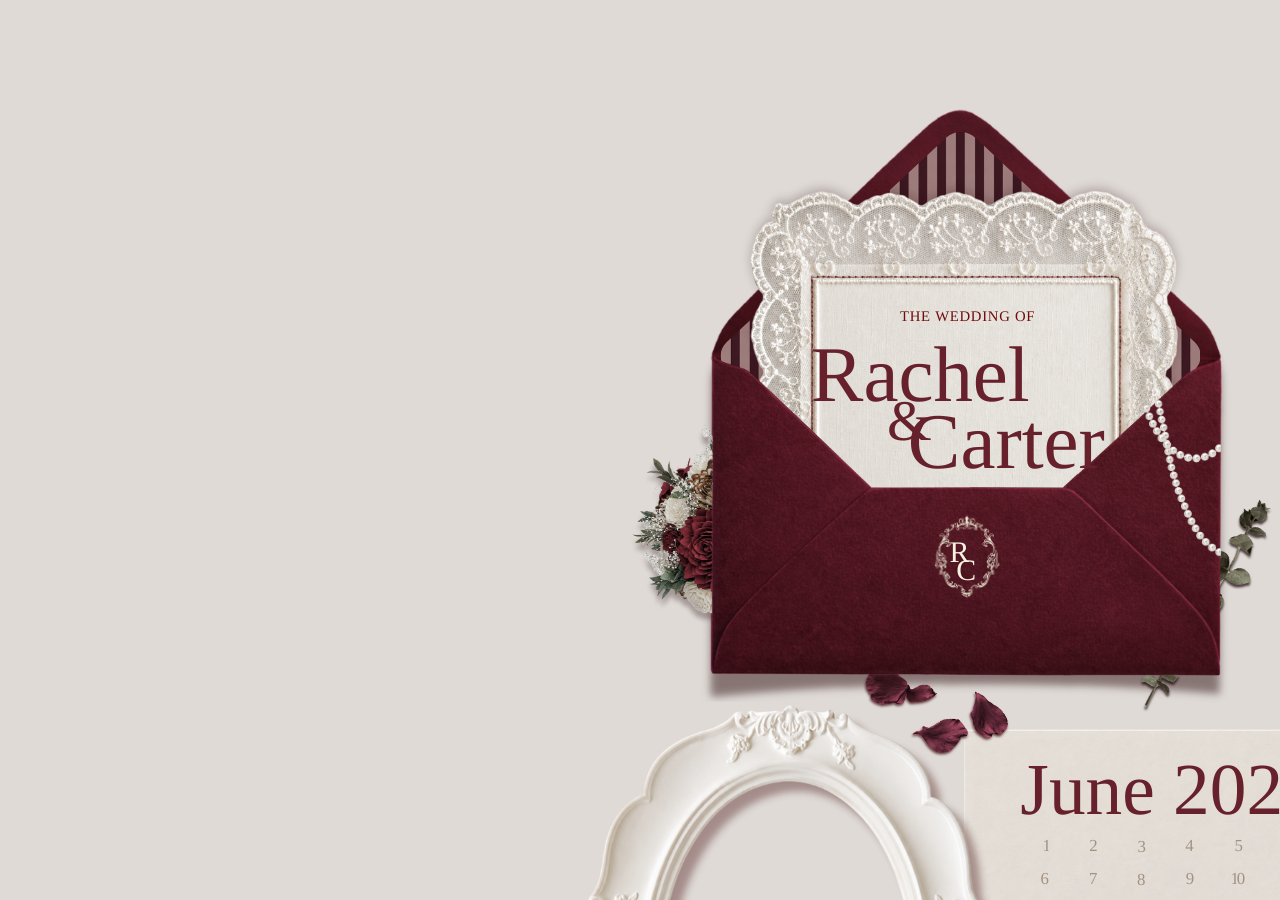
==== commit 5a03ff82: "Disable Canva video player at the JS root and add full player CSS suppression" ====
--- a/index.html
+++ b/index.html
@@ -36,9 +36,27 @@
 
 <style id="canva-video-clean-style">
 
-/* ===================================================
-   CANVA VIDEO PLAYER OVERLAY SUPPRESSION (100% CLEAN)
-   =================================================== */
+/* CANVA VIDEO PLAYER CLASSES DISCOVERED FROM REACT COMPONENT oU */
+.Lqh_3w,
+.thT2yw,
+.Qy939g,
+.OLvpgw,
+.KTdHOA,
+.foMqyw,
+.Bu_D9Q,
+.c3S1Sg,
+.Yv0Udg,
+.fLZWsQ,
+.U_3fPA,
+.PZ3xOQ,
+.tl_uBw,
+[class*="Lqh_3w"],
+[class*="thT2yw"],
+[class*="Qy939g"],
+[class*="OLvpgw"],
+[class*="KTdHOA"],
+[class*="foMqyw"],
+/* PREVIOUS CANVA PLAYER CLASSES */
 .ulaMQg,
 .Fmu5kg,
 .iisjMg,
@@ -82,24 +100,6 @@
   user-select: none !important;
   -webkit-user-select: none !important;
   -webkit-touch-callout: none !important;
-}
-
-video::-webkit-media-controls,
-video::-webkit-media-controls-enclosure,
-video::-webkit-media-controls-panel,
-video::-webkit-media-controls-play-button,
-video::-webkit-media-controls-start-playback-button,
-video::-webkit-media-controls-current-time-display,
-video::-webkit-media-controls-time-remaining-display,
-video::-webkit-media-controls-timeline,
-video::-webkit-media-controls-mute-button,
-video::-webkit-media-controls-volume-slider,
-video::-webkit-media-controls-fullscreen-button {
-  display: none !important;
-  -webkit-appearance: none !important;
-  opacity: 0 !important;
-  visibility: hidden !important;
-  pointer-events: none !important;
 }
 
 </style>
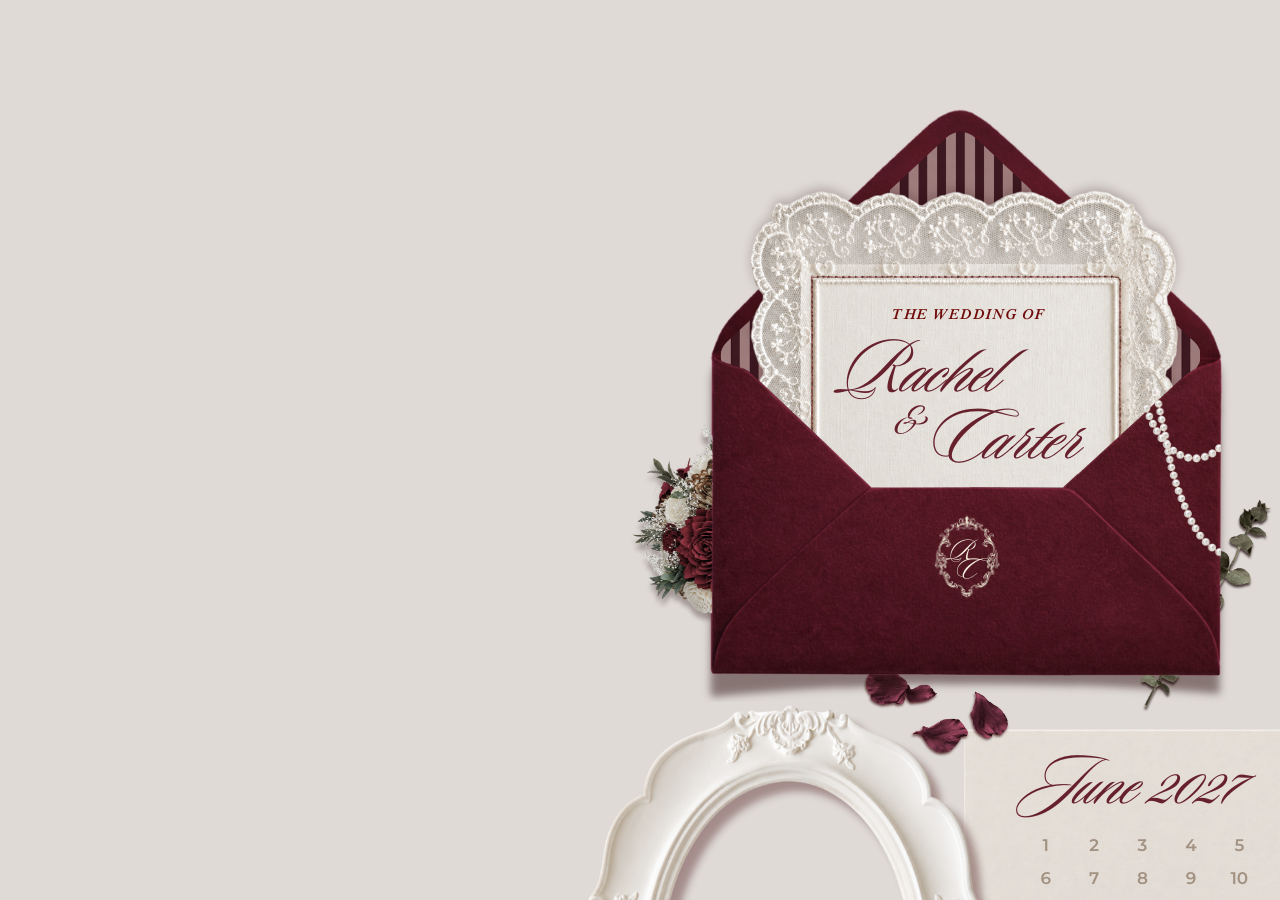
==== commit 9cec51a9: "Restore all 9 custom wedding fonts with explicit font-face and fix public path" ====
--- a/index.html
+++ b/index.html
@@ -1,6 +1,335 @@
 <!DOCTYPE html>
 <!-- saved from url=(0067)Home.html -->
-<html dir="ltr" lang="es" class="x-default-marker theme light x6brqfx x1yowkxt x19aimcq EHoceA translated-ltr"><head><meta http-equiv="Content-Type" content="text/html; charset=UTF-8"><!----><title>Home</title><meta name="app-name" content="export_website"><meta name="build-version" content="e1c7386b341d5d6c7e8f38b10f91bb41e8d34382"><meta name="build-release-name" content="20260831-03-e1c7386"><meta name="build-deployment-group" content="STABLE"><meta name="viewport" content="width=device-width, initial-scale=1"><script nonce="">(function pushPageBuildIdentityToNativeShell(identity) {
+<html dir="ltr" lang="es" class="x-default-marker theme light x6brqfx x1yowkxt x19aimcq EHoceA translated-ltr"><head>
+<style id="canva-wedding-fonts">
+/* ==========================================
+   DEFINICIONES EXPLÍCITAS DE FUENTES DE BODA
+   ========================================== */
+@font-face {
+  font-family: 'Sloop Script Pro';
+  src: url('/assets/fonts/003e82bf2f68067801da6a72d24cdf78.woff') format('woff'),
+       url('./assets/fonts/003e82bf2f68067801da6a72d24cdf78.woff') format('woff'),
+       url('../assets/fonts/003e82bf2f68067801da6a72d24cdf78.woff') format('woff');
+  font-weight: 400;
+  font-style: normal;
+  font-display: swap;
+}
+@font-face {
+  font-family: 'YAEz2L9phwY';
+  src: url('/assets/fonts/003e82bf2f68067801da6a72d24cdf78.woff') format('woff'),
+       url('./assets/fonts/003e82bf2f68067801da6a72d24cdf78.woff') format('woff'),
+       url('../assets/fonts/003e82bf2f68067801da6a72d24cdf78.woff') format('woff');
+  font-weight: 400;
+  font-style: normal;
+  font-display: swap;
+}
+@font-face {
+  font-family: 'YAEz2L9phwY_0';
+  src: url('/assets/fonts/003e82bf2f68067801da6a72d24cdf78.woff') format('woff'),
+       url('./assets/fonts/003e82bf2f68067801da6a72d24cdf78.woff') format('woff'),
+       url('../assets/fonts/003e82bf2f68067801da6a72d24cdf78.woff') format('woff');
+  font-weight: 400;
+  font-style: normal;
+  font-display: swap;
+}
+@font-face {
+  font-family: 'YAEz2L9phwY-0';
+  src: url('/assets/fonts/003e82bf2f68067801da6a72d24cdf78.woff') format('woff'),
+       url('./assets/fonts/003e82bf2f68067801da6a72d24cdf78.woff') format('woff'),
+       url('../assets/fonts/003e82bf2f68067801da6a72d24cdf78.woff') format('woff');
+  font-weight: 400;
+  font-style: normal;
+  font-display: swap;
+}
+@font-face {
+  font-family: 'Luxurious Script';
+  src: url('/assets/fonts/a86914a6ce0ce5466a20fcfa097bf658.woff') format('woff'),
+       url('./assets/fonts/a86914a6ce0ce5466a20fcfa097bf658.woff') format('woff'),
+       url('../assets/fonts/a86914a6ce0ce5466a20fcfa097bf658.woff') format('woff');
+  font-weight: 400;
+  font-style: normal;
+  font-display: swap;
+}
+@font-face {
+  font-family: 'YAGXhP81m8s';
+  src: url('/assets/fonts/a86914a6ce0ce5466a20fcfa097bf658.woff') format('woff'),
+       url('./assets/fonts/a86914a6ce0ce5466a20fcfa097bf658.woff') format('woff'),
+       url('../assets/fonts/a86914a6ce0ce5466a20fcfa097bf658.woff') format('woff');
+  font-weight: 400;
+  font-style: normal;
+  font-display: swap;
+}
+@font-face {
+  font-family: 'YAGXhP81m8s_0';
+  src: url('/assets/fonts/a86914a6ce0ce5466a20fcfa097bf658.woff') format('woff'),
+       url('./assets/fonts/a86914a6ce0ce5466a20fcfa097bf658.woff') format('woff'),
+       url('../assets/fonts/a86914a6ce0ce5466a20fcfa097bf658.woff') format('woff');
+  font-weight: 400;
+  font-style: normal;
+  font-display: swap;
+}
+@font-face {
+  font-family: 'YAGXhP81m8s-0';
+  src: url('/assets/fonts/a86914a6ce0ce5466a20fcfa097bf658.woff') format('woff'),
+       url('./assets/fonts/a86914a6ce0ce5466a20fcfa097bf658.woff') format('woff'),
+       url('../assets/fonts/a86914a6ce0ce5466a20fcfa097bf658.woff') format('woff');
+  font-weight: 400;
+  font-style: normal;
+  font-display: swap;
+}
+@font-face {
+  font-family: 'The Seasons';
+  src: url('/assets/fonts/cfcbcaabc41291782c1541b9c6e97ce8.woff') format('woff'),
+       url('./assets/fonts/cfcbcaabc41291782c1541b9c6e97ce8.woff') format('woff'),
+       url('../assets/fonts/cfcbcaabc41291782c1541b9c6e97ce8.woff') format('woff');
+  font-weight: 700;
+  font-style: italic;
+  font-display: swap;
+}
+@font-face {
+  font-family: 'YAFdJnPX3ZE';
+  src: url('/assets/fonts/cfcbcaabc41291782c1541b9c6e97ce8.woff') format('woff'),
+       url('./assets/fonts/cfcbcaabc41291782c1541b9c6e97ce8.woff') format('woff'),
+       url('../assets/fonts/cfcbcaabc41291782c1541b9c6e97ce8.woff') format('woff');
+  font-weight: 700;
+  font-style: italic;
+  font-display: swap;
+}
+@font-face {
+  font-family: 'YAFdJnPX3ZE_0';
+  src: url('/assets/fonts/cfcbcaabc41291782c1541b9c6e97ce8.woff') format('woff'),
+       url('./assets/fonts/cfcbcaabc41291782c1541b9c6e97ce8.woff') format('woff'),
+       url('../assets/fonts/cfcbcaabc41291782c1541b9c6e97ce8.woff') format('woff');
+  font-weight: 700;
+  font-style: italic;
+  font-display: swap;
+}
+@font-face {
+  font-family: 'YAFdJnPX3ZE-0';
+  src: url('/assets/fonts/cfcbcaabc41291782c1541b9c6e97ce8.woff') format('woff'),
+       url('./assets/fonts/cfcbcaabc41291782c1541b9c6e97ce8.woff') format('woff'),
+       url('../assets/fonts/cfcbcaabc41291782c1541b9c6e97ce8.woff') format('woff');
+  font-weight: 700;
+  font-style: italic;
+  font-display: swap;
+}
+@font-face {
+  font-family: 'Times New Roman MT';
+  src: url('/assets/fonts/a6800d582b643f260bd9515ce1f391dd.woff') format('woff'),
+       url('./assets/fonts/a6800d582b643f260bd9515ce1f391dd.woff') format('woff'),
+       url('../assets/fonts/a6800d582b643f260bd9515ce1f391dd.woff') format('woff');
+  font-weight: 600;
+  font-style: italic;
+  font-display: swap;
+}
+@font-face {
+  font-family: 'YAFcfkb7jcU';
+  src: url('/assets/fonts/a6800d582b643f260bd9515ce1f391dd.woff') format('woff'),
+       url('./assets/fonts/a6800d582b643f260bd9515ce1f391dd.woff') format('woff'),
+       url('../assets/fonts/a6800d582b643f260bd9515ce1f391dd.woff') format('woff');
+  font-weight: 600;
+  font-style: italic;
+  font-display: swap;
+}
+@font-face {
+  font-family: 'YAFcfkb7jcU_0';
+  src: url('/assets/fonts/a6800d582b643f260bd9515ce1f391dd.woff') format('woff'),
+       url('./assets/fonts/a6800d582b643f260bd9515ce1f391dd.woff') format('woff'),
+       url('../assets/fonts/a6800d582b643f260bd9515ce1f391dd.woff') format('woff');
+  font-weight: 600;
+  font-style: italic;
+  font-display: swap;
+}
+@font-face {
+  font-family: 'YAFcfkb7jcU-0';
+  src: url('/assets/fonts/a6800d582b643f260bd9515ce1f391dd.woff') format('woff'),
+       url('./assets/fonts/a6800d582b643f260bd9515ce1f391dd.woff') format('woff'),
+       url('../assets/fonts/a6800d582b643f260bd9515ce1f391dd.woff') format('woff');
+  font-weight: 600;
+  font-style: italic;
+  font-display: swap;
+}
+@font-face {
+  font-family: 'Montserrat';
+  src: url('/assets/fonts/8f112401d11bdde7dcb6ccc50d0cf469.woff') format('woff'),
+       url('./assets/fonts/8f112401d11bdde7dcb6ccc50d0cf469.woff') format('woff'),
+       url('../assets/fonts/8f112401d11bdde7dcb6ccc50d0cf469.woff') format('woff');
+  font-weight: 600;
+  font-style: normal;
+  font-display: swap;
+}
+@font-face {
+  font-family: 'YAFdtQi73Xs';
+  src: url('/assets/fonts/8f112401d11bdde7dcb6ccc50d0cf469.woff') format('woff'),
+       url('./assets/fonts/8f112401d11bdde7dcb6ccc50d0cf469.woff') format('woff'),
+       url('../assets/fonts/8f112401d11bdde7dcb6ccc50d0cf469.woff') format('woff');
+  font-weight: 600;
+  font-style: normal;
+  font-display: swap;
+}
+@font-face {
+  font-family: 'YAFdtQi73Xs_0';
+  src: url('/assets/fonts/8f112401d11bdde7dcb6ccc50d0cf469.woff') format('woff'),
+       url('./assets/fonts/8f112401d11bdde7dcb6ccc50d0cf469.woff') format('woff'),
+       url('../assets/fonts/8f112401d11bdde7dcb6ccc50d0cf469.woff') format('woff');
+  font-weight: 600;
+  font-style: normal;
+  font-display: swap;
+}
+@font-face {
+  font-family: 'YAFdtQi73Xs-0';
+  src: url('/assets/fonts/8f112401d11bdde7dcb6ccc50d0cf469.woff') format('woff'),
+       url('./assets/fonts/8f112401d11bdde7dcb6ccc50d0cf469.woff') format('woff'),
+       url('../assets/fonts/8f112401d11bdde7dcb6ccc50d0cf469.woff') format('woff');
+  font-weight: 600;
+  font-style: normal;
+  font-display: swap;
+}
+@font-face {
+  font-family: 'Lato';
+  src: url('/assets/fonts/e148ef0409429054fe31b0a4d2d4a866.woff') format('woff'),
+       url('./assets/fonts/e148ef0409429054fe31b0a4d2d4a866.woff') format('woff'),
+       url('../assets/fonts/e148ef0409429054fe31b0a4d2d4a866.woff') format('woff');
+  font-weight: 400;
+  font-style: normal;
+  font-display: swap;
+}
+@font-face {
+  font-family: 'YAFdJuFCnaw';
+  src: url('/assets/fonts/e148ef0409429054fe31b0a4d2d4a866.woff') format('woff'),
+       url('./assets/fonts/e148ef0409429054fe31b0a4d2d4a866.woff') format('woff'),
+       url('../assets/fonts/e148ef0409429054fe31b0a4d2d4a866.woff') format('woff');
+  font-weight: 400;
+  font-style: normal;
+  font-display: swap;
+}
+@font-face {
+  font-family: 'YAFdJuFCnaw_0';
+  src: url('/assets/fonts/e148ef0409429054fe31b0a4d2d4a866.woff') format('woff'),
+       url('./assets/fonts/e148ef0409429054fe31b0a4d2d4a866.woff') format('woff'),
+       url('../assets/fonts/e148ef0409429054fe31b0a4d2d4a866.woff') format('woff');
+  font-weight: 400;
+  font-style: normal;
+  font-display: swap;
+}
+@font-face {
+  font-family: 'YAFdJuFCnaw-0';
+  src: url('/assets/fonts/e148ef0409429054fe31b0a4d2d4a866.woff') format('woff'),
+       url('./assets/fonts/e148ef0409429054fe31b0a4d2d4a866.woff') format('woff'),
+       url('../assets/fonts/e148ef0409429054fe31b0a4d2d4a866.woff') format('woff');
+  font-weight: 400;
+  font-style: normal;
+  font-display: swap;
+}
+@font-face {
+  font-family: 'Gotham';
+  src: url('/assets/fonts/836026f8166eb9e3da25d4d8aecee2da.woff') format('woff'),
+       url('./assets/fonts/836026f8166eb9e3da25d4d8aecee2da.woff') format('woff'),
+       url('../assets/fonts/836026f8166eb9e3da25d4d8aecee2da.woff') format('woff');
+  font-weight: 400;
+  font-style: normal;
+  font-display: swap;
+}
+@font-face {
+  font-family: 'YAFcfr0ZwUA';
+  src: url('/assets/fonts/836026f8166eb9e3da25d4d8aecee2da.woff') format('woff'),
+       url('./assets/fonts/836026f8166eb9e3da25d4d8aecee2da.woff') format('woff'),
+       url('../assets/fonts/836026f8166eb9e3da25d4d8aecee2da.woff') format('woff');
+  font-weight: 400;
+  font-style: normal;
+  font-display: swap;
+}
+@font-face {
+  font-family: 'YAFcfr0ZwUA_0';
+  src: url('/assets/fonts/836026f8166eb9e3da25d4d8aecee2da.woff') format('woff'),
+       url('./assets/fonts/836026f8166eb9e3da25d4d8aecee2da.woff') format('woff'),
+       url('../assets/fonts/836026f8166eb9e3da25d4d8aecee2da.woff') format('woff');
+  font-weight: 400;
+  font-style: normal;
+  font-display: swap;
+}
+@font-face {
+  font-family: 'YAFcfr0ZwUA-0';
+  src: url('/assets/fonts/836026f8166eb9e3da25d4d8aecee2da.woff') format('woff'),
+       url('./assets/fonts/836026f8166eb9e3da25d4d8aecee2da.woff') format('woff'),
+       url('../assets/fonts/836026f8166eb9e3da25d4d8aecee2da.woff') format('woff');
+  font-weight: 400;
+  font-style: normal;
+  font-display: swap;
+}
+@font-face {
+  font-family: 'Amoresa';
+  src: url('/assets/fonts/3354dd4840447d071ca919cafbf4664b.woff') format('woff'),
+       url('./assets/fonts/3354dd4840447d071ca919cafbf4664b.woff') format('woff'),
+       url('../assets/fonts/3354dd4840447d071ca919cafbf4664b.woff') format('woff');
+  font-weight: 400;
+  font-style: normal;
+  font-display: swap;
+}
+@font-face {
+  font-family: 'YAGL3qRU9qw';
+  src: url('/assets/fonts/3354dd4840447d071ca919cafbf4664b.woff') format('woff'),
+       url('./assets/fonts/3354dd4840447d071ca919cafbf4664b.woff') format('woff'),
+       url('../assets/fonts/3354dd4840447d071ca919cafbf4664b.woff') format('woff');
+  font-weight: 400;
+  font-style: normal;
+  font-display: swap;
+}
+@font-face {
+  font-family: 'YAGL3qRU9qw_0';
+  src: url('/assets/fonts/3354dd4840447d071ca919cafbf4664b.woff') format('woff'),
+       url('./assets/fonts/3354dd4840447d071ca919cafbf4664b.woff') format('woff'),
+       url('../assets/fonts/3354dd4840447d071ca919cafbf4664b.woff') format('woff');
+  font-weight: 400;
+  font-style: normal;
+  font-display: swap;
+}
+@font-face {
+  font-family: 'YAGL3qRU9qw-0';
+  src: url('/assets/fonts/3354dd4840447d071ca919cafbf4664b.woff') format('woff'),
+       url('./assets/fonts/3354dd4840447d071ca919cafbf4664b.woff') format('woff'),
+       url('../assets/fonts/3354dd4840447d071ca919cafbf4664b.woff') format('woff');
+  font-weight: 400;
+  font-style: normal;
+  font-display: swap;
+}
+@font-face {
+  font-family: 'Arimo';
+  src: url('/assets/fonts/b07201e0e9fc452103c1c0345b0e7c1d.woff') format('woff'),
+       url('./assets/fonts/b07201e0e9fc452103c1c0345b0e7c1d.woff') format('woff'),
+       url('../assets/fonts/b07201e0e9fc452103c1c0345b0e7c1d.woff') format('woff');
+  font-weight: 700;
+  font-style: normal;
+  font-display: swap;
+}
+@font-face {
+  font-family: 'YACgEZ1cb1Q';
+  src: url('/assets/fonts/b07201e0e9fc452103c1c0345b0e7c1d.woff') format('woff'),
+       url('./assets/fonts/b07201e0e9fc452103c1c0345b0e7c1d.woff') format('woff'),
+       url('../assets/fonts/b07201e0e9fc452103c1c0345b0e7c1d.woff') format('woff');
+  font-weight: 700;
+  font-style: normal;
+  font-display: swap;
+}
+@font-face {
+  font-family: 'YACgEZ1cb1Q_0';
+  src: url('/assets/fonts/b07201e0e9fc452103c1c0345b0e7c1d.woff') format('woff'),
+       url('./assets/fonts/b07201e0e9fc452103c1c0345b0e7c1d.woff') format('woff'),
+       url('../assets/fonts/b07201e0e9fc452103c1c0345b0e7c1d.woff') format('woff');
+  font-weight: 700;
+  font-style: normal;
+  font-display: swap;
+}
+@font-face {
+  font-family: 'YACgEZ1cb1Q-0';
+  src: url('/assets/fonts/b07201e0e9fc452103c1c0345b0e7c1d.woff') format('woff'),
+       url('./assets/fonts/b07201e0e9fc452103c1c0345b0e7c1d.woff') format('woff'),
+       url('../assets/fonts/b07201e0e9fc452103c1c0345b0e7c1d.woff') format('woff');
+  font-weight: 700;
+  font-style: normal;
+  font-display: swap;
+}
+</style><meta http-equiv="Content-Type" content="text/html; charset=UTF-8"><!----><title>Home</title><meta name="app-name" content="export_website"><meta name="build-version" content="e1c7386b341d5d6c7e8f38b10f91bb41e8d34382"><meta name="build-release-name" content="20260831-03-e1c7386"><meta name="build-deployment-group" content="STABLE"><meta name="viewport" content="width=device-width, initial-scale=1"><script nonce="">(function pushPageBuildIdentityToNativeShell(identity) {
   if (typeof window === 'undefined') {
     return;
   }
@@ -186,4 +515,4 @@
 })();
 </script>
 
-</head><body><script nonce="">(function () {var classList = document.documentElement.classList;if (classList.contains('adaptive') && window.matchMedia('(prefers-color-scheme: dark)').matches) {classList.remove.apply(classList, ["x6brqfx","x1yowkxt","x19aimcq"]);classList.add.apply(classList, ["xo86nag","x1yowkxt","xntwwlm"]);}document.documentElement.classList.replace('adaptive', window.matchMedia('(prefers-color-scheme: dark)').matches ? 'dark' : 'light');})();</script><div id="root"><div class="yIDCqA"><main class="_8OlyIw"><div class="_4KoDHA"><div class="ZRRuDw"><div style="height: 100%; width: 100%;"><div class="KYQZFA"><section id="PBnVwKBzJxQZpBf8" class="rGeu6w" data-scroll-ready="true" style="background-color: rgb(223, 218, 214);"><div><div class="_8jGYJw" style="width: 1905px; height: 2721px;"><div class="fMSICA h517IA" aria-hidden="false"><div class="_5yhCRQ"><div class="onhyOQ" style="width: 1905px; height: 2721px; align-items: center;"><div class="twbtjQ"><div class="GDnEHQ" style="width: 1905px; height: 2721px; background-color: rgb(255, 255, 255);"><div class="o2Yl2g"><div class="_mXnjA" lang="en-GB" style="width: 1905px; height: 2721px;"><div class="_6t4CHA"><div class="a26Xuw"><div class="fbzKiw" style="background: rgb(223, 218, 214);"></div></div></div><div style="position: absolute; top: 190.5px; left: 190.5px; width: 1524px; height: 2340px;"></div><div id="LBsj5XC1PZgQ0m9j" class="DF_utQ _0xkaeQ" style="width: 1905px; height: 493.845px; transform: translate(0px, 2227.16px);"><div style="width: 1905px; height: 493.845px; transform: scale(1, 1); transform-origin: 0px 0px;"><div id="LBpDyfZB3TJDzrdk" class="DF_utQ _0xkaeQ" style="width: 1905px; height: 493.845px; transform: translate(0px, 0px); opacity: 0;"><div class="Zp7NQw"><div class="a26Xuw blfgDw"></div><div style="position: absolute; top: 0px; left: 0px; transform-origin: 0px 0px; height: 493.845px; width: 1905px; pointer-events: none; transform: scale(1);"></div></div></div></div></div><div id="LBpLmQZjpBG7xV3Z" class="DF_utQ _0xkaeQ" style="width: 372.761px; height: 527.417px; transform: translate(959.753px, 723.535px);"><div class="Zp7NQw"><div class="a26Xuw"><div class="PcHy7w"><div class="uk_25A Ty61NA"><div class="H5qArQ"><div class="Izwocg" style="width: 372.761px; height: 527.417px; transform: translate(-2.84217e-14px, -5.68434e-14px) rotate(0deg);"><img class="_7_i_XA" crossorigin="anonymous" draggable="false" src="./Home_files/a9df9c0ccfaca50aa0e135ca91290a33.png"></div></div></div></div></div><div style="position: absolute; top: 0px; left: 0px; transform-origin: 0px 0px; height: 527.417px; width: 372.761px; pointer-events: none; transform: scale(1);"><div class="TRWryw" style="clip-path: path(&quot;M 0 0 L 0 527.417 L 372.761 527.417 L 372.761 0 L 0 0&quot;);"></div></div></div></div><div id="LBVyKZX4B8XBg3hg" class="DF_utQ _0xkaeQ" style="width: 375.7px; height: 269.065px; transform: translate(603.382px, 1149.63px) rotate(-43.0168deg);"><div class="Zp7NQw"><div class="a26Xuw"><div class="PcHy7w"><div class="uk_25A Ty61NA"><div class="H5qArQ"><div class="Izwocg" style="width: 403.597px; height: 269.065px; transform: translate(-27.897px, 2.84217e-14px) rotate(0deg);"><img class="_7_i_XA" crossorigin="anonymous" draggable="false" src="./Home_files/6e83b7bd4c04ced10bdf5d73baee883f.png"></div></div></div></div></div><div style="position: absolute; top: 0px; left: 0px; transform-origin: 0px 0px; height: 269.065px; width: 375.7px; pointer-events: none; transform: scale(1);"></div></div></div><div id="LB7DX2NhJtvKWFJ2" class="DF_utQ _0xkaeQ" style="width: 169.7px; height: 87.0443px; transform: translate(844.4px, 672.576px) rotate(21.3594deg);"><div class="Zp7NQw"><div class="a26Xuw"><div class="PcHy7w"><div class="uk_25A Ty61NA" style="transform: scale(-1, 1);"><div class="H5qArQ"><div class="Izwocg" style="width: 205.745px; height: 131.083px; transform: translate(-22.4064px, -24.5546px) rotate(0deg);"><img class="_7_i_XA" crossorigin="anonymous" draggable="false" src="./Home_files/903795844b38fbe45cdb335890038db0.png"></div></div></div></div></div><div style="position: absolute; top: 0px; left: 0px; transform-origin: 0px 0px; height: 87.0443px; width: 169.7px; pointer-events: none; transform: scale(1);"></div></div></div><div id="LBpJ6SC7lndmpTS3" class="DF_utQ _0xkaeQ" style="width: 20.4217px; height: 1px; transform: translate(934.222px, 653.945px);"><div class="aF9o6Q _0yZ6Qg" style="writing-mode: horizontal-tb; width: 277.735px; height: 13.6px; transform: scale(0.0735294, 0.0735294); transform-origin: 0px 0px;"><div style="transform: translate(0.72px, -1.2px);"><div class="E8yZTA"><div><div lang="en-GB" translate="no" class="_2UyCZQ vkN2Cw Mb8E_A e1_zQg"><p class="_28USrA YLyPKw w9fQyg uHzYVw MDzzPg AfeL7g XN6uKA _4N4NA" style="font-family: YAFdtQi73Xs_0, auto; --H97cbQ: 12px; color: rgb(174, 57, 39); line-height: 16px; letter-spacing: 0.12em; --gixK-A: 0; text-transform: uppercase; --kJ5CrQ: 0; --zPlnxA: none; list-style-type: none;"><a href="Home.html" target="_self" draggable="false" rel="noopener nofollow" class="a_GcMg YLyPKw w9fQyg uHzYVw" style="font-size: 1em; font-weight: 700; font-style: normal; color: rgb(174, 57, 39); font-kerning: none; text-decoration-line: none; text-decoration-thickness: initial; text-decoration-style: initial;">&lt; BACK</a><a href="Home.html" target="_self" draggable="false" rel="noopener nofollow" class="a_GcMg" style="font-size: 1em; font-weight: 700; font-style: normal; color: rgb(174, 57, 39); font-kerning: none; text-decoration-line: none; text-decoration-thickness: initial; text-decoration-style: initial;"> to envelope</a></p></div></div></div></div></div></div><div id="LBWDFQTM9rnLcK9T" class="DF_utQ _0xkaeQ" style="width: 24.7178px; height: 1px; transform: translate(932.074px, 617.661px);"><div class="aF9o6Q _0yZ6Qg" style="writing-mode: horizontal-tb; width: 385.598px; height: 15.6px; transform: scale(0.0641026, 0.0641026); transform-origin: 0px 0px;"><div style="transform: translate(0.933331px, -0.2px);"><div class="E8yZTA"><div><div lang="en-GB" translate="no" class="_2UyCZQ vkN2Cw Mb8E_A e1_zQg"><p class="_28USrA YLyPKw w9fQyg uHzYVw AfeL7g XN6uKA _4N4NA" style="font-family: YAFdtQi73Xs_0, auto; --H97cbQ: 13.3333px; color: rgb(102, 55, 27); line-height: 16px; letter-spacing: 0.14em; --gixK-A: 0; text-transform: uppercase; --kJ5CrQ: 0; --zPlnxA: none; list-style-type: none;"><span class="a_GcMg YLyPKw w9fQyg uHzYVw" style="font-size: 1em; font-weight: 500; font-style: normal; color: rgb(102, 55, 27); font-kerning: none; text-decoration-line: none; text-decoration-thickness: initial; text-decoration-style: initial;">with love</span></p></div></div></div></div></div></div><div id="LB2qSkdK1B4tFS55" class="DF_utQ _0xkaeQ" style="width: 578.02px; height: 607.956px; transform: translate(674.806px, 94.5892px) rotate(0.196467deg);"><div class="Zp7NQw"><div class="a26Xuw"><div class="PcHy7w"><div class="uk_25A Ty61NA"><div class="H5qArQ"><div class="Izwocg" style="width: 1165.19px; height: 1002.07px; transform: translate(-265.399px, -211.363px) rotate(0deg);"><img class="_7_i_XA" crossorigin="anonymous" draggable="false" src="./Home_files/dddd4d4577e73fc796fca4ef04460b62.png"></div></div></div></div></div><div style="position: absolute; top: 0px; left: 0px; transform-origin: 0px 0px; height: 607.956px; width: 578.02px; pointer-events: none; transform: scale(1);"><div class="TRWryw" style="clip-path: path(&quot;M 0 0 L 0 607.956 L 578.02 607.956 L 578.02 0 L 0 0&quot;);"></div></div></div></div><div id="LBJpsWBKQ8ZVBVN8" class="DF_utQ _0xkaeQ" style="width: 497.62px; height: 463.113px; transform: translate(711.896px, 124.224px);"><div style="position: absolute; top: 0px; left: 0px; transform-origin: 0px 0px; height: 463.113px; width: 497.62px; transform: scale(1);"><div class="hWv4NA" style="width: 497.62px; height: 463.113px; left: 0px; top: 0px;"><svg class="_7KaXww"><defs><clippath id="__id72"><path d="M145.63055176809382,7.531858660006407L266.9818954162089,120.46814133312552C269.07334181143403,122.41455720513608 270.26130009308514,125.1429590896059 270.26130009308514,127.99999999313191C270.26130009308514,130.85704093048813 269.07334181143403,133.58544278112777 266.9818954162089,135.53185865313833L145.63055176809382,248.46814132625744C141.06990666718698,252.7125302940698 134.00505812234817,252.7125302940698 129.44441302144133,248.46814132625744L8.093069373326243,135.53185865313833C6.001622944270952,133.58544278112777 4.813664696450018,130.85704093048813 4.813664696450018,127.99999999313191C4.813664696450018,125.1429590896059 6.001622944270952,122.41455720513608 8.093069373326243,120.46814133312552L129.44441302144133,7.531858660006407C134.00505812234817,3.287469726024246 141.06990666718698,3.287469726024246 145.63055176809382,7.531858660006407Z"></path></clippath></defs></svg><div class="bFnJ2A" style="clip-path: url(&quot;#__id72&quot;); transform: scale(1.80904, 1.80904); transform-origin: 0px 0px; width: 275.075px; height: 256px;"><div class="_4c2rDg GxUsfw" style="transform-origin: 137.537px 128px;"><div class="qhHTGg" style="width: 265.448px; height: 275.985px; transform: translate(4.81366px, -9.99263px) translate(132.724px, 137.993px) rotate(0deg) translate(-132.724px, -137.993px); transform-origin: 0px 0px;"><img class="_7_i_XA" crossorigin="anonymous" draggable="false" src="./Home_files/21ea36b8e1d17f33b5ed300aa10cb4b3.png"></div></div></div></div><div class="Pr6LEA"></div></div></div><div id="LBt8sKWqCxmt5qd0" class="DF_utQ _0xkaeQ" style="width: 460.968px; height: 436.052px; transform: translate(734.222px, 156.609px);"><div class="Zp7NQw"><div class="a26Xuw"><div class="PcHy7w"><div class="uk_25A Ty61NA"><div class="H5qArQ"><div class="Izwocg" style="width: 460.968px; height: 550.109px; transform: translate(-5.68434e-14px, -65.0231px) rotate(0deg);"><img class="_7_i_XA" crossorigin="anonymous" draggable="false" src="./Home_files/6d7538c3b267dba4940820b9458df1e6.png"></div></div></div></div></div><div style="position: absolute; top: 0px; left: 0px; transform-origin: 0px 0px; height: 436.052px; width: 460.968px; pointer-events: none; transform: scale(1);"></div></div></div><div id="LB1xXZSfCqPKtJ29" class="DF_utQ _0xkaeQ" style="width: 175.204px; height: 255.388px; transform: translate(629.87px, 416.624px) rotate(-8.88178e-16deg);"><div class="Zp7NQw"><div class="a26Xuw"><div class="PcHy7w"><div class="uk_25A Ty61NA"><div class="H5qArQ"><div class="Izwocg" style="width: 277.466px; height: 255.388px; transform: translate(-5.38585px, -4.26326e-14px) rotate(0deg);"><img class="_7_i_XA" crossorigin="anonymous" draggable="false" src="./Home_files/7dc097ba3aa67c0699091824026f14ed.png"></div></div></div></div></div><div style="position: absolute; top: 0px; left: 0px; transform-origin: 0px 0px; height: 255.388px; width: 175.204px; pointer-events: none; transform: scale(1);"><div class="TRWryw" style="clip-path: path(&quot;M 0 0 L 0 255.388 L 175.204 255.388 L 175.204 0 L 0 0&quot;);"></div></div></div></div><div id="__id81" class="DF_utQ _0xkaeQ" style="width: 78.2765px; height: 254.558px; transform: translate(1165.61px, 479.943px) rotate(-161.152deg);"><div class="Zp7NQw"><div class="a26Xuw"><div class="PcHy7w"><div class="uk_25A Ty61NA"><div class="H5qArQ"><div class="Izwocg" style="width: 78.2765px; height: 254.558px; transform: translate(0px, 0px) rotate(0deg);"><img class="_7_i_XA" crossorigin="anonymous" draggable="false" src="./Home_files/c0ee131f077bdcc4ff40793de2e0bc5a.png"></div></div></div></div></div><div style="position: absolute; top: 0px; left: 0px; transform-origin: 0px 0px; height: 254.558px; width: 78.2765px; pointer-events: none; transform: scale(1);"></div></div><a class="_3zDNwA" aria-labelledby="__id81" href="#page-1" target="_self" rel="noopener nofollow"></a></div><div id="LBWyCfngdXWzPFYr" class="DF_utQ _0xkaeQ" style="width: 539.785px; height: 336.326px; transform: translate(697.322px, 349.377px) rotate(0.196467deg);"><div class="Zp7NQw"><div class="a26Xuw"><div class="PcHy7w"><div class="uk_25A Ty61NA"><div class="H5qArQ"><div class="Izwocg" style="width: 1072.5px; height: 922.348px; transform: translate(-241.886px, -461.719px) rotate(0deg);"><img class="_7_i_XA" crossorigin="anonymous" draggable="false" src="./Home_files/16dfbad564569f4d41d0828970b32db1.png"></div></div></div></div></div><div style="position: absolute; top: 0px; left: 0px; transform-origin: 0px 0px; height: 336.326px; width: 539.785px; pointer-events: none; transform: scale(1);"></div></div></div><div id="LBk0QGmlFY5wsDdZ" class="DF_utQ _0xkaeQ" style="width: 65.1956px; height: 97.7934px; transform: translate(934.617px, 506.775px);"><div class="Zp7NQw"><div class="a26Xuw"><div class="PcHy7w"><div class="uk_25A Ty61NA"><div class="H5qArQ"><div class="Izwocg" style="width: 65.1956px; height: 97.7934px; transform: translate(-2.13163e-14px, -4.26326e-14px) rotate(0deg);"><img class="_7_i_XA" crossorigin="anonymous" draggable="false" src="./Home_files/72abceaf223d15163e66f6a52411ea31.png"></div></div></div></div></div><div style="position: absolute; top: 0px; left: 0px; transform-origin: 0px 0px; height: 97.7934px; width: 65.1956px; pointer-events: none; transform: scale(1);"></div></div></div><div id="LB7YW0dvHy7Xx4gp" class="DF_utQ _0xkaeQ" style="width: 27.9768px; height: 35.4521px; transform: translate(945.443px, 535.611px);"><div class="aF9o6Q _0yZ6Qg" style="writing-mode: horizontal-tb; width: 27.9768px; height: 35.4521px;"><div style="transform: translate(-0.418509px, 6.72604px);"><div class="E8yZTA"><div><div lang="en-GB" translate="no" class="_2UyCZQ vkN2Cw Mb8E_A e1_zQg"><p class="_28USrA YLyPKw w9fQyg uHzYVw MDzzPg AfeL7g XN6uKA _4N4NA" style="font-family: YAEz2L9phwY_0, auto; --H97cbQ: 29.8935px; color: rgb(247, 241, 225); line-height: 22px; letter-spacing: -0.028em; --gixK-A: 0; text-transform: none; --kJ5CrQ: 0; --zPlnxA: none; list-style-type: none;"><span class="a_GcMg" style="font-size: 1em; font-weight: 400; font-style: normal; color: rgb(247, 241, 225); font-kerning: none; text-decoration-line: none; text-decoration-thickness: initial; text-decoration-style: initial;">R</span></p></div></div></div></div></div></div><div id="LB3ZvwsmqQXWGD9Q" class="DF_utQ _0xkaeQ" style="width: 27.9768px; height: 35.4521px; transform: translate(952.352px, 553.347px);"><div class="aF9o6Q _0yZ6Qg" style="writing-mode: horizontal-tb; width: 27.9768px; height: 35.4521px;"><div style="transform: translate(-0.418509px, 6.72604px);"><div class="E8yZTA"><div><div lang="en-GB" translate="no" class="_2UyCZQ vkN2Cw Mb8E_A e1_zQg"><p class="_28USrA YLyPKw w9fQyg uHzYVw MDzzPg AfeL7g XN6uKA _4N4NA" style="font-family: YAEz2L9phwY_0, auto; --H97cbQ: 29.8935px; color: rgb(247, 241, 225); line-height: 22px; letter-spacing: -0.028em; --gixK-A: 0; text-transform: none; --kJ5CrQ: 0; --zPlnxA: none; list-style-type: none;"><span class="a_GcMg" style="font-size: 1em; font-weight: 400; font-style: normal; color: rgb(247, 241, 225); font-kerning: none; text-decoration-line: none; text-decoration-thickness: initial; text-decoration-style: initial;">C</span></p></div></div></div></div></div></div><div id="LBzwJXnN2rJWKdVW" class="DF_utQ _0xkaeQ" style="width: 86.9371px; height: 167.377px; transform: translate(1133.94px, 399.254px);"><div class="Zp7NQw"><div class="a26Xuw"><div class="PcHy7w"><div class="uk_25A Ty61NA"><div class="H5qArQ"><div class="Izwocg" style="width: 113.938px; height: 167.377px; transform: translate(3.55271e-14px, -1.42109e-14px) rotate(0deg);"><img class="_7_i_XA" crossorigin="anonymous" draggable="false" src="./Home_files/ff0e4ba0352d914c68a5c7f3f60635d4.png"></div></div></div></div></div><div style="position: absolute; top: 0px; left: 0px; transform-origin: 0px 0px; height: 167.377px; width: 86.9371px; pointer-events: none; transform: scale(1);"></div></div></div><div id="__id99" class="DF_utQ _0xkaeQ" style="width: 305.2px; height: 379.103px; transform: translate(1002.04px, 1261.77px) rotate(3.85034deg);"><div class="Zp7NQw"><div class="a26Xuw"><div class="PcHy7w"><div class="uk_25A Ty61NA"><div class="H5qArQ"><div class="Izwocg" style="width: 305.2px; height: 379.103px; transform: translate(0px, 0px) rotate(0deg);"><img class="_7_i_XA" crossorigin="anonymous" draggable="false" src="./Home_files/45630c2d562c75f8f5f535d836d56df9.png"></div></div></div></div></div><div style="position: absolute; top: 0px; left: 0px; transform-origin: 0px 0px; height: 379.103px; width: 305.2px; pointer-events: none; transform: scale(1);"><div class="TRWryw" style="clip-path: path(&quot;M 0 0 L 0 379.103 L 305.2 379.103 L 305.2 0 L 0 0&quot;);"></div></div></div><a class="_3zDNwA" aria-labelledby="__id99" href="Love story.html" target="_self" rel="noopener nofollow"></a></div><div id="__id103" class="DF_utQ _0xkaeQ" style="width: 256.823px; height: 264.995px; transform: translate(1023.37px, 1283.6px) rotate(3.85034deg);"><div style="position: absolute; top: 0px; left: 0px; transform-origin: 0px 0px; height: 264.995px; width: 256.823px; transform: scale(1);"><div class="hWv4NA" style="width: 256.823px; height: 264.995px; left: 0px; top: 0px;"><svg class="_7KaXww"><defs><clippath id="__id104"><path d="M0,0L256,0L256,264.1463191707038L0,264.1463191707038Z"></path></clippath></defs></svg><div class="bFnJ2A" style="clip-path: url(&quot;#__id104&quot;); transform: scale(1.00321, 1.00321); transform-origin: 0px 0px; width: 256px; height: 264.146px;"><div class="_4c2rDg GxUsfw" style="transform-origin: 128px 132.073px;"><div class="qhHTGg" style="width: 298.122px; height: 447.997px; transform: translate(-17.1707px, -118.744px) translate(149.061px, 223.999px) rotate(0deg) translate(-149.061px, -223.999px); transform-origin: 0px 0px;"><img class="_7_i_XA" crossorigin="anonymous" draggable="false" src="./Home_files/7cafb878c428817a3252767e625c279f.png"></div></div></div></div><div class="Pr6LEA"></div></div><a class="_3zDNwA" aria-labelledby="__id103" href="Love story.html" target="_self" rel="noopener nofollow"></a></div><div id="LB6nzg1R47TjYcCY" class="DF_utQ _0xkaeQ" style="width: 328.744px; height: 317.569px; transform: translate(999.812px, 1637.72px);"><div class="Zp7NQw"><div class="a26Xuw"><div class="PcHy7w"><div class="uk_25A Ty61NA" style="transform: scale(-1, 1);"><div class="H5qArQ"><div class="Izwocg" style="width: 345.022px; height: 317.569px; transform: translate(-6.69718px, -1.42109e-13px) rotate(0deg);"><img class="_7_i_XA" crossorigin="anonymous" draggable="false" src="./Home_files/7dc097ba3aa67c0699091824026f14ed.png"></div></div></div></div></div><div style="position: absolute; top: 0px; left: 0px; transform-origin: 0px 0px; height: 317.569px; width: 328.744px; pointer-events: none; transform: scale(1);"><div class="TRWryw" style="clip-path: path(&quot;M 0 0 L 0 317.569 L 328.744 317.569 L 328.744 0 L 0 0&quot;);"></div></div></div></div><div id="LBkKlFzvfF1FscrH" class="DF_utQ _0xkaeQ" style="width: 169.7px; height: 87.0443px; transform: translate(627.553px, 1609.6px) rotate(21.4464deg);"><div class="Zp7NQw"><div class="a26Xuw"><div class="PcHy7w"><div class="uk_25A Ty61NA" style="transform: scale(-1, 1);"><div class="H5qArQ"><div class="Izwocg" style="width: 205.745px; height: 131.083px; transform: translate(-22.4064px, -24.5546px) rotate(0deg);"><img class="_7_i_XA" crossorigin="anonymous" draggable="false" src="./Home_files/903795844b38fbe45cdb335890038db0.png"></div></div></div></div></div><div style="position: absolute; top: 0px; left: 0px; transform-origin: 0px 0px; height: 87.0443px; width: 169.7px; pointer-events: none; transform: scale(1);"></div></div></div><div id="LBWxLNNX5DqRSFgV" class="DF_utQ _0xkaeQ" style="width: 481.175px; height: 709.768px; transform: translate(713.08px, 1560.54px) rotate(81.6615deg);"><div class="Zp7NQw"><div class="a26Xuw"><div class="PcHy7w"><div class="uk_25A Ty61NA"><div class="H5qArQ"><div class="Izwocg" style="width: 481.175px; height: 709.768px; transform: translate(0px, 0px) rotate(0deg);"><img class="_7_i_XA" crossorigin="anonymous" draggable="false" src="./Home_files/c9578f46b0eaeaa5df3ea1ecd55a5b10.png"></div></div></div></div></div><div style="position: absolute; top: 0px; left: 0px; transform-origin: 0px 0px; height: 709.768px; width: 481.175px; pointer-events: none; transform: scale(1);"></div></div></div><div id="__id117" class="DF_utQ _0xkaeQ" style="width: 545.312px; height: 382.117px; transform: translate(688.05px, 1728.45px) rotate(-4.12522deg);"><div class="Zp7NQw"><div class="a26Xuw"><div class="PcHy7w"><div class="uk_25A Ty61NA"><div class="H5qArQ"><div class="Izwocg" style="width: 631.818px; height: 473.864px; transform: translate(-43.253px, -35.679px) rotate(0deg);"><img class="_7_i_XA" crossorigin="anonymous" draggable="false" src="./Home_files/267bfe012a2275a1484a58d24bdb0b8d.png"></div></div></div></div></div><div style="position: absolute; top: 0px; left: 0px; transform-origin: 0px 0px; height: 382.117px; width: 545.312px; pointer-events: none; transform: scale(1);"><div class="TRWryw" style="clip-path: path(&quot;M 0 0 L 0 382.117 L 545.312 382.117 L 545.312 0 L 0 0&quot;);"></div></div></div><a class="_3zDNwA" aria-labelledby="__id117" href="RSVP.html" target="_self" rel="noopener nofollow"></a></div><div id="LB42vlPZ5JwQd7Hs" class="DF_utQ _0xkaeQ" style="width: 253.692px; height: 45.4147px; transform: translate(825.654px, 2603.31px);"><div style="width: 253.692px; height: 45.4147px; transform: scale(1, 1); transform-origin: 0px 0px;"><div id="LBVDddQhsXhX06WW" class="DF_utQ _0xkaeQ" style="width: 253.692px; height: 45.4147px; transform: translate(-5.68434e-14px, 2.38032e-13px);"><div style="position: absolute; top: 0px; left: 0px; transform-origin: 0px 0px; height: 45.4147px; width: 253.692px; transform: scale(1);"><div class="hWv4NA" style="width: 253.692px; height: 45.4147px; left: 0px; top: 0px;"><svg class="_7KaXww"><defs><clippath id="__id123"><path d="M128.00000004458192,0L1302.0455971454376,0C1372.73804506313,0 1430.0455971900196,57.30755212688971 1430.0455971900196,128.00000004458192C1430.0455971900196,198.69244796227412 1372.73804506313,256.00000008916385 1302.0455971454376,256.00000008916385L128.00000004458192,256.00000008916385C57.30755212688971,256.00000008916385 0,198.69244796227412 0,128.00000004458192C0,57.30755212688971 57.30755212688971,0 128.00000004458192,0Z"></path></clippath></defs></svg><div class="bFnJ2A" style="clip-path: url(&quot;#__id123&quot;); width: 1430.05px; height: 256px; transform: scale(0.177401, 0.177401); transform-origin: 0px 0px;"></div></div><svg class="qY_pAA" viewBox="0 0 39.62001287042587 7.092587337529679" style="overflow: hidden; width: 253.692px; height: 45.4147px;"><defs><clippath id="__id125"><path d="M3.5462936700000003,0L36.0737192,0C38.03228311,0 39.620012870000004,1.58772976 39.620012870000004,3.5462936700000003L39.620012870000004,3.5462936700000003C39.620012870000004,5.50485758 38.03228311,7.092587340000001 36.0737192,7.092587340000001L3.5462936700000003,7.092587340000001C1.58772976,7.092587340000001 0,5.50485758 0,3.5462936700000003L0,3.5462936700000003C0,1.58772976 1.58772976,0 3.5462936700000003,0Z"></path></clippath></defs><path d="M3.5462936700000003,0L36.0737192,0C38.03228311,0 39.620012870000004,1.58772976 39.620012870000004,3.5462936700000003L39.620012870000004,3.5462936700000003C39.620012870000004,5.50485758 38.03228311,7.092587340000001 36.0737192,7.092587340000001L3.5462936700000003,7.092587340000001C1.58772976,7.092587340000001 0,5.50485758 0,3.5462936700000003L0,3.5462936700000003C0,1.58772976 1.58772976,0 3.5462936700000003,0Z" stroke="#662334" stroke-width="4" stroke-linecap="butt" clip-path="url(#__id125)" fill="none" vector-effect="non-scaling-stroke"></path></svg></div></div><div id="LB9khhMVhNmKqpSy" class="DF_utQ _0xkaeQ" style="width: 241.692px; height: 16.0132px; transform: translate(6px, 14.7007px);"><div class="aF9o6Q _0yZ6Qg" style="writing-mode: horizontal-tb; width: 241.692px; height: 16.0132px;"><div style="transform: translate(0.937454px, 3.01324px);"><div class="E8yZTA"><div><div lang="en-GB" translate="no" class="_2UyCZQ vkN2Cw Mb8E_A e1_zQg"><p class="_28USrA YLyPKw w9fQyg uHzYVw MDzzPg AfeL7g XN6uKA _4N4NA" style="font-family: YAFdtQi73Xs_0, auto; --H97cbQ: 13.3922px; color: rgb(102, 35, 52); line-height: 10px; letter-spacing: 0.14em; --gixK-A: 0; text-transform: uppercase; --kJ5CrQ: 0; --zPlnxA: none; list-style-type: none;"><a href="Home.html" target="_self" draggable="false" rel="noopener nofollow" class="a_GcMg YLyPKw w9fQyg uHzYVw" style="font-size: 1em; font-weight: 700; font-style: normal; color: rgb(102, 35, 52); font-kerning: normal; text-decoration-line: none; text-decoration-thickness: initial; text-decoration-style: initial;">back to envelope</a></p></div></div></div></div></div></div></div></div><div id="LBtVr4xjMcLknz6J" class="DF_utQ _0xkaeQ" style="width: 106.215px; height: 129.609px; transform: translate(899.393px, 2277.16px);"><div class="Zp7NQw"><div class="a26Xuw"><div class="PcHy7w"><div class="uk_25A Ty61NA"><div class="H5qArQ"><div class="Izwocg" style="width: 106.215px; height: 129.609px; transform: translate(0px, 0px) rotate(0deg);"><img class="_7_i_XA" crossorigin="anonymous" draggable="false" src="./Home_files/91fc1744abf25b9a4f8a8c69876eec26.png"></div></div></div></div></div><div style="position: absolute; top: 0px; left: 0px; transform-origin: 0px 0px; height: 129.609px; width: 106.215px; pointer-events: none; transform: scale(1);"></div></div></div><div id="LB3YdWB5bmG03Ncc" class="DF_utQ _0xkaeQ" style="width: 334.544px; height: 315.766px; transform: translate(861.508px, 1141.4px) rotate(-50.7344deg);"><div class="Zp7NQw"><div class="a26Xuw"><div class="PcHy7w"><div class="uk_25A Ty61NA" style="transform: scale(-1, -1);"><div class="H5qArQ"><div class="Izwocg" style="width: 411.184px; height: 351.447px; transform: translate(-30.9883px, -5.75908px) rotate(7.10543e-15deg);"><img class="_7_i_XA" crossorigin="anonymous" draggable="false" src="./Home_files/054a02dd891c65f764144594757909b6.png"></div></div></div></div></div><div style="position: absolute; top: 0px; left: 0px; transform-origin: 0px 0px; height: 315.766px; width: 334.544px; pointer-events: none; transform: scale(1);"></div></div></div><div id="LBSGcsk5SbmCFCcg" class="DF_utQ _0xkaeQ" style="width: 461.284px; height: 576.399px; transform: translate(565.08px, 694.732px);"><div class="Zp7NQw"><div class="a26Xuw"><div class="PcHy7w"><div class="uk_25A Ty61NA"><div class="H5qArQ"><div class="Izwocg" style="width: 461.284px; height: 576.399px; transform: translate(0px, 0px) rotate(0deg);"><img class="_7_i_XA" crossorigin="anonymous" draggable="false" src="./Home_files/ea72a7b0cf898486f3540f12bac5ac49.png"></div></div></div></div></div><div style="position: absolute; top: 0px; left: 0px; transform-origin: 0px 0px; height: 576.399px; width: 461.284px; pointer-events: none; transform: scale(1);"><div class="TRWryw" style="clip-path: path(&quot;M 0 0 L 0 576.399 L 461.284 576.399 L 461.284 0 L 0 0&quot;);"></div></div></div></div><div id="LBq6W0L4Bsrslhfb" class="DF_utQ _0xkaeQ" style="width: 249.638px; height: 373.062px; transform: translate(662.139px, 780.535px);"><div style="position: absolute; top: 0px; left: 0px; transform-origin: 0px 0px; height: 373.062px; width: 249.638px; transform: scale(1);"><div class="hWv4NA Xax3mQ" style="width: 249.638px; height: 373.062px; left: 0px; top: 0px;"><svg class="_7KaXww"><defs><clippath id="__id140"><path d="M128,0C57.307552021658445,0 0,85.64135018817045 0,191.28530948142532C0,296.9292687746802 57.30755202165842,382.5706189628507 128,382.5706189628507C198.69244797834153,382.5706189628507 256,296.92926877468034 256,191.2853094814254C256,85.64135018817052 198.69244797834162,0 128,0Z"></path></clippath></defs></svg><div class="bFnJ2A" style="clip-path: url(&quot;#__id140&quot;); transform: scale(0.975147, 0.975147); transform-origin: 0px 0px; width: 256px; height: 382.571px;"><div class="_4c2rDg GxUsfw" style="transform-origin: 128px 191.285px;"><div class="qhHTGg" style="width: 436.417px; height: 765.643px; transform: translate(-96.6383px, -129.709px) translate(218.208px, 382.822px) rotate(0deg) translate(-218.208px, -382.822px); transform-origin: 0px 0px;"><div class="jXCxjw"><div class="NI12hw _4UrDqA"><video class="FLDMzw _4UrDqA Zmd7Ig BVJWuA" crossorigin="anonymous" preload="metadata" playsinline="" disablepictureinpicture="" src="./assets/video/3c03f82fae6c3fddf64c7a63340e499a.mp4" loop="" autoplay="" muted="" style="pointer-events: none !important;"></video></div></div></div></div></div></div><div class="Pr6LEA"></div></div></div><div id="__id141" class="DF_utQ _0xkaeQ" style="width: 416.205px; height: 422.383px; transform: translate(609.203px, 1268.95px);"><div class="Zp7NQw"><div class="a26Xuw"><div class="PcHy7w"><div class="uk_25A Ty61NA"><div class="H5qArQ"><div class="Izwocg" style="width: 422.383px; height: 422.383px; transform: translate(-3.08904px, 1.42109e-13px) rotate(0deg);"><img class="_7_i_XA" crossorigin="anonymous" draggable="false" src="./Home_files/4bfb0fcf4eb67fdb1804357ce4654841.png"></div></div></div></div></div><div style="position: absolute; top: 0px; left: 0px; transform-origin: 0px 0px; height: 422.383px; width: 416.205px; pointer-events: none; transform: scale(1);"><div class="TRWryw" style="clip-path: path(&quot;M 0 0 L 0 422.383 L 416.205 422.383 L 416.205 0 L 0 0&quot;);"></div></div></div><a class="_3zDNwA" aria-labelledby="__id141" href="Details.html" target="_self" rel="noopener nofollow"></a></div><div id="LB1bChYRwMDsK1rM" class="DF_utQ _0xkaeQ" style="width: 196.423px; height: 101.658px; transform: translate(706.322px, 1417.19px);"><div class="aF9o6Q _0yZ6Qg" style="writing-mode: horizontal-tb; width: 196.423px; height: 101.658px;"><div style="transform: translate(0px, 17.829px);"><div class="E8yZTA"><div><div lang="en-GB" translate="no" class="_2UyCZQ vkN2Cw Mb8E_A e1_zQg"><p class="_28USrA MDzzPg AfeL7g XN6uKA _4N4NA" style="font-family: YAEz2L9phwY_0, auto; --H97cbQ: 84.8998px; color: rgb(103, 33, 45); line-height: 66px; letter-spacing: 0em; --gixK-A: 0; text-transform: none; --kJ5CrQ: 0; --zPlnxA: none; list-style-type: none;"><a href="Details.html" target="_self" draggable="false" rel="noopener nofollow" class="a_GcMg" style="font-size: 1em; font-weight: 400; font-style: normal; color: rgb(103, 33, 45); font-kerning: none; text-decoration-line: none; text-decoration-thickness: initial; text-decoration-style: initial;">Details</a></p></div></div></div></div></div></div><div id="LBQpcRnkNShBCcrK" class="DF_utQ _0xkaeQ" style="width: 149.429px; height: 15.6696px; transform: translate(737.096px, 1502.85px);"><div class="aF9o6Q _0yZ6Qg" style="writing-mode: horizontal-tb; width: 147.13px; height: 15.4285px; transform: scale(1.01563, 1.01563); transform-origin: 0px 0px;"><div style="transform: translate(0.326538px, -2.28576px);"><div class="E8yZTA"><div><div lang="en-GB" translate="no" class="_2UyCZQ vkN2Cw Mb8E_A e1_zQg"><p class="_28USrA MDzzPg AfeL7g XN6uKA _4N4NA" style="font-family: YAFcfkb7jcU_0, auto; --H97cbQ: 13.0615px; color: rgb(103, 33, 45); line-height: 20px; letter-spacing: 0.05em; --gixK-A: 0; text-transform: uppercase; --kJ5CrQ: 0; --zPlnxA: none; list-style-type: none;"><a href="Details.html" target="_self" draggable="false" rel="noopener nofollow" class="a_GcMg" style="font-size: 1em; font-weight: 400; font-style: normal; color: rgb(103, 33, 45); font-kerning: none; text-decoration-line: none; text-decoration-thickness: initial; text-decoration-style: initial;">click here</a></p></div></div></div></div></div></div><div id="LBYg1g20VZ6DjjyV" class="DF_utQ _0xkaeQ" style="width: 199.365px; height: 17.2109px; transform: translate(867.532px, 308.176px);"><div class="aF9o6Q _0yZ6Qg" style="writing-mode: horizontal-tb; width: 180.704px; height: 15.6px; transform: scale(1.10326, 1.10326); transform-origin: 0px 0px;"><div style="transform: translate(0.333333px, -0.2px);"><div class="E8yZTA"><div><div lang="en-GB" translate="no" class="_2UyCZQ vkN2Cw Mb8E_A e1_zQg"><p class="_28USrA AfeL7g XN6uKA _4N4NA" style="font-family: YAFcfkb7jcU_0, auto; --H97cbQ: 13.3333px; color: rgb(112, 12, 12); line-height: 16px; letter-spacing: 0.05em; --gixK-A: 0; text-transform: uppercase; --kJ5CrQ: 0; --zPlnxA: none; list-style-type: none;"><span class="a_GcMg" style="font-size: 1em; font-weight: 400; font-style: normal; color: rgb(112, 12, 12); font-kerning: none; text-decoration-line: none; text-decoration-thickness: initial; text-decoration-style: initial;">THE WEDDING OF</span></p></div></div></div></div></div></div><div id="LB8Qj9YRC1PQp8w1" class="DF_utQ _0xkaeQ" style="width: 234.626px; height: 93.9209px; transform: translate(810.782px, 328.927px);"><div class="aF9o6Q _0yZ6Qg" style="writing-mode: horizontal-tb; width: 234.626px; height: 93.9209px;"><div style="transform: translate(0px, 16.9604px);"><div class="E8yZTA"><div><div lang="en-GB" translate="no" class="_2UyCZQ vkN2Cw Mb8E_A e1_zQg"><p class="_28USrA MDzzPg AfeL7g XN6uKA _4N4NA" style="font-family: YAEz2L9phwY_0, auto; --H97cbQ: 78.8858px; color: rgb(103, 33, 45); line-height: 60px; letter-spacing: 0em; --gixK-A: 0; text-transform: none; --kJ5CrQ: 0; --zPlnxA: none; list-style-type: none;"><span class="a_GcMg" style="font-size: 1em; font-weight: 400; font-style: normal; color: rgb(103, 33, 45); font-kerning: none; text-decoration-line: none; text-decoration-thickness: initial; text-decoration-style: initial;">Rachel</span><span class="a_GcMg zYq_BQ" style="font-size: 1em; font-weight: 400; font-style: normal; color: rgb(103, 33, 45); font-kerning: none; text-decoration-line: none; text-decoration-thickness: initial; text-decoration-style: initial;"> </span></p></div></div></div></div></div></div><div id="LB0w9ydVzRS9Wk9P" class="DF_utQ _0xkaeQ" style="width: 234.626px; height: 93.9209px; transform: translate(889.021px, 396.068px);"><div class="aF9o6Q _0yZ6Qg" style="writing-mode: horizontal-tb; width: 234.626px; height: 93.9209px;"><div style="transform: translate(0px, 16.9604px);"><div class="E8yZTA"><div><div lang="en-GB" translate="no" class="_2UyCZQ vkN2Cw Mb8E_A e1_zQg"><p class="_28USrA MDzzPg AfeL7g XN6uKA _4N4NA" style="font-family: YAEz2L9phwY_0, auto; --H97cbQ: 78.8858px; color: rgb(103, 33, 45); line-height: 60px; letter-spacing: 0em; --gixK-A: 0; text-transform: none; --kJ5CrQ: 0; --zPlnxA: none; list-style-type: none;"><span class="a_GcMg" style="font-size: 1em; font-weight: 400; font-style: normal; color: rgb(103, 33, 45); font-kerning: none; text-decoration-line: none; text-decoration-thickness: initial; text-decoration-style: initial;">Carter</span></p></div></div></div></div></div></div><div id="LBgz8vMLpp4rL5St" class="DF_utQ _0xkaeQ" style="width: 89.1555px; height: 68.7262px; transform: translate(864.68px, 388.124px);"><div class="aF9o6Q _0yZ6Qg" style="writing-mode: horizontal-tb; width: 89.1555px; height: 68.7262px;"><div style="transform: translate(0px, 12.3631px);"><div class="E8yZTA"><div><div lang="en-GB" translate="no" class="_2UyCZQ vkN2Cw Mb8E_A e1_zQg"><p class="_28USrA MDzzPg AfeL7g XN6uKA _4N4NA" style="font-family: YAGXhP81m8s_0, auto; --H97cbQ: 57.5029px; color: rgb(103, 33, 45); line-height: 44px; letter-spacing: 0em; --gixK-A: 0; text-transform: none; --kJ5CrQ: 0; --zPlnxA: none; list-style-type: none;"><span class="a_GcMg" style="font-size: 1em; font-weight: 400; font-style: normal; color: rgb(103, 33, 45); font-kerning: none; text-decoration-line: none; text-decoration-thickness: initial; text-decoration-style: initial;">&amp;</span></p></div></div></div></div></div></div><div id="LBtb18hX61WmVN3f" class="DF_utQ _0xkaeQ" style="width: 365.78px; height: 197.658px; transform: translate(756.115px, 1766.4px) rotate(-4.18271deg);"><div class="aF9o6Q _0yZ6Qg" style="writing-mode: horizontal-tb; width: 365.78px; height: 197.658px;"><div style="transform: translate(0px, 13.5805px);"><div class="E8yZTA"><div><div lang="en-GB" translate="no" class="_2UyCZQ vkN2Cw Mb8E_A e1_zQg"><p class="_28USrA MDzzPg AfeL7g XN6uKA _4N4NA" style="font-family: YAEz2L9phwY_0, auto; --H97cbQ: 67.9027px; color: rgb(247, 241, 225); line-height: 54px; letter-spacing: 0em; --gixK-A: 0; text-transform: none; --kJ5CrQ: 0; --zPlnxA: none; list-style-type: none;"><a href="RSVP.html" target="_self" draggable="false" rel="noopener nofollow" class="a_GcMg" style="font-size: 1em; font-weight: 400; font-style: normal; color: rgb(247, 241, 225); font-kerning: normal; text-decoration-line: none; text-decoration-thickness: initial; text-decoration-style: initial;">Kindly</a></p><p class="_28USrA MDzzPg AfeL7g XN6uKA" style="font-family: YAEz2L9phwY_0, auto; --H97cbQ: 130.386px; color: rgb(247, 241, 225); line-height: 104px; letter-spacing: 0em; --gixK-A: 0; text-transform: none; --kJ5CrQ: 0; --zPlnxA: none; list-style-type: none;"><a href="RSVP.html" target="_self" draggable="false" rel="noopener nofollow" class="a_GcMg" style="font-size: 1em; font-weight: 400; font-style: normal; color: rgb(247, 241, 225); font-kerning: normal; text-decoration-line: none; text-decoration-thickness: initial; text-decoration-style: initial;">Rsvp</a></p></div></div></div></div></div></div><div id="LBCww0zp2db2W2vt" class="DF_utQ _0xkaeQ" style="width: 194.197px; height: 14.5835px; transform: translate(858.694px, 1966.35px) rotate(-4.18271deg);"><div class="aF9o6Q _0yZ6Qg" style="writing-mode: horizontal-tb; width: 194.197px; height: 14.5835px;"><div style="transform: translate(0.315463px, -2.20824px);"><div class="E8yZTA"><div><div lang="en-GB" translate="no" class="_2UyCZQ vkN2Cw Mb8E_A e1_zQg"><p class="_28USrA MDzzPg AfeL7g XN6uKA _4N4NA" style="font-family: YAFcfkb7jcU_0, auto; --H97cbQ: 12.6185px; color: rgb(247, 241, 225); line-height: 19px; letter-spacing: 0.05em; --gixK-A: 0; text-transform: uppercase; --kJ5CrQ: 0; --zPlnxA: none; list-style-type: none;"><a href="RSVP.html" target="_self" draggable="false" rel="noopener nofollow" class="a_GcMg" style="font-size: 1em; font-weight: 400; font-style: normal; color: rgb(247, 241, 225); font-kerning: none; text-decoration-line: none; text-decoration-thickness: initial; text-decoration-style: initial;">Click here</a></p></div></div></div></div></div></div><div id="LBjJ4T4Qy9r60xjN" class="DF_utQ _0xkaeQ" style="width: 204.307px; height: 18.52px; transform: translate(850.346px, 2440.05px);"><div class="aF9o6Q _0yZ6Qg" style="writing-mode: horizontal-tb; width: 204.307px; height: 18.52px;"><div style="transform: translate(0.399998px, -0.239999px);"><div class="E8yZTA"><div><div lang="en-GB" translate="no" class="_2UyCZQ vkN2Cw Mb8E_A e1_zQg"><p class="_28USrA AfeL7g XN6uKA _4N4NA" style="font-family: YAFcfkb7jcU_0, auto; --H97cbQ: 15.9999px; color: rgb(102, 35, 52); line-height: 19px; letter-spacing: 0.05em; --gixK-A: 0; text-transform: uppercase; --kJ5CrQ: 0; --zPlnxA: none; list-style-type: none;"><span class="a_GcMg" style="font-size: 1em; font-weight: 400; font-style: normal; color: rgb(102, 35, 52); font-kerning: none; text-decoration-line: none; text-decoration-thickness: initial; text-decoration-style: initial;">with love</span></p></div></div></div></div></div></div><div id="LBq6qkCK3LxfqpZM" class="DF_utQ _0xkaeQ" style="width: 449.815px; height: 79.6667px; transform: translate(727.593px, 2461.65px);"><div class="aF9o6Q _0yZ6Qg" style="writing-mode: horizontal-tb; width: 449.815px; height: 79.6667px;"><div style="transform: translate(0px, 13.3333px);"><div class="E8yZTA"><div><div lang="en-GB" translate="no" class="_2UyCZQ vkN2Cw Mb8E_A e1_zQg"><p class="_28USrA MDzzPg AfeL7g XN6uKA _4N4NA" style="font-family: YAEz2L9phwY_0, auto; --H97cbQ: 66.6667px; color: rgb(102, 35, 52); line-height: 53px; letter-spacing: 0em; --gixK-A: 0; text-transform: none; --kJ5CrQ: 0; --zPlnxA: none; list-style-type: none;"><span class="a_GcMg" style="font-size: 1em; font-weight: 400; font-style: normal; color: rgb(102, 35, 52); font-kerning: normal; text-decoration-line: none; text-decoration-thickness: initial; text-decoration-style: initial;">Rachel &amp; Carter</span></p></div></div></div></div></div></div><div id="LB7qHBC0SsRPYpnz" class="DF_utQ _0xkaeQ" style="width: 242.12px; height: 217.46px; transform: translate(1021.36px, 836.388px);"><div style="width: 242.12px; height: 217.46px; transform: scale(1, 1); transform-origin: 0px 0px;"><div id="LB781r6d07mmRfWg" class="DF_utQ _0xkaeQ" style="width: 48.424px; height: 217.46px; transform: translate(1.42109e-13px, 1.27898e-13px);"><div class="aF9o6Q _0yZ6Qg" style="writing-mode: horizontal-tb; width: 49.9083px; height: 224.125px; transform: scale(0.970261, 0.970261); transform-origin: 0px 0px;"><div style="transform: translate(0px, -6.93756px);"><div class="E8yZTA"><div><div lang="en-GB" translate="no" class="_2UyCZQ vkN2Cw Mb8E_A e1_zQg"><p class="_28USrA MDzzPg AfeL7g XN6uKA SglrXg _4N4NA" style="font-family: YAFdtQi73Xs_0, auto; --H97cbQ: 17.3439px; color: rgb(162, 146, 130); line-height: 34px; letter-spacing: 0em; --gixK-A: 0; text-transform: none; --kJ5CrQ: 0; --zPlnxA: none; list-style-type: none;"><span class="a_GcMg jfNO9A eSUC2A" style="font-size: 1em; font-weight: 500; font-style: normal; color: rgb(162, 146, 130); font-kerning: normal; text-decoration-line: none; text-decoration-thickness: initial; text-decoration-style: initial; width: 6.41579px; top: 0px; left: 0px; --q1eooA: 1; --ZurDLQ: 1px;"><span style="">1</span></span></p><p class="_28USrA MDzzPg AfeL7g XN6uKA SglrXg" style="font-family: YAFdtQi73Xs_0, auto; --H97cbQ: 17.3439px; color: rgb(162, 146, 130); line-height: 34px; letter-spacing: 0em; --gixK-A: 0; text-transform: none; --kJ5CrQ: 0; --zPlnxA: none; list-style-type: none;"><span class="a_GcMg jfNO9A eSUC2A" style="font-size: 1em; font-weight: 500; font-style: normal; color: rgb(162, 146, 130); font-kerning: normal; text-decoration-line: none; text-decoration-thickness: initial; text-decoration-style: initial; width: 10.6988px; top: 0px; left: 0px; --q1eooA: 1; --GCe_Bw: 1px;"><span style="">6</span></span></p><p class="_28USrA MDzzPg AfeL7g XN6uKA SglrXg" style="font-family: YAFdtQi73Xs_0, auto; --H97cbQ: 17.3439px; color: rgb(162, 146, 130); line-height: 34px; letter-spacing: 0em; --gixK-A: 0; text-transform: none; --kJ5CrQ: 0; --zPlnxA: none; list-style-type: none;"><span class="a_GcMg jfNO9A eSUC2A" style="font-size: 1em; font-weight: 500; font-style: normal; color: rgb(162, 146, 130); font-kerning: normal; text-decoration-line: none; text-decoration-thickness: initial; text-decoration-style: initial; width: 6.41579px; top: 0px; left: 0px; --q1eooA: 1; --ZurDLQ: 1px;"><span style="">1</span></span><span class="a_GcMg jfNO9A eSUC2A" style="font-size: 1em; font-weight: 500; font-style: normal; color: rgb(162, 146, 130); font-kerning: normal; text-decoration-line: none; text-decoration-thickness: initial; text-decoration-style: initial; width: 6.41579px; top: 0px; left: 0px; --q1eooA: 1; --ZurDLQ: 1px;"><span style="">1</span></span></p><p class="_28USrA MDzzPg AfeL7g XN6uKA SglrXg" style="font-family: YAFdtQi73Xs_0, auto; --H97cbQ: 17.3439px; color: rgb(162, 146, 130); line-height: 34px; letter-spacing: 0em; --gixK-A: 0; text-transform: none; --kJ5CrQ: 0; --zPlnxA: none; list-style-type: none;"><span class="a_GcMg jfNO9A eSUC2A" style="font-size: 1em; font-weight: 500; font-style: normal; color: rgb(162, 146, 130); font-kerning: normal; text-decoration-line: none; text-decoration-thickness: initial; text-decoration-style: initial; width: 6.41579px; top: 0px; left: 0px; --q1eooA: 1; --ZurDLQ: 1px;"><span style="">1</span></span><span class="a_GcMg jfNO9A eSUC2A" style="font-size: 1em; font-weight: 500; font-style: normal; color: rgb(162, 146, 130); font-kerning: normal; text-decoration-line: none; text-decoration-thickness: initial; text-decoration-style: initial; width: 10.6988px; top: 0px; left: 0px; --q1eooA: 1; --GCe_Bw: 1px;"><span style="">6</span></span></p><p class="_28USrA MDzzPg AfeL7g XN6uKA SglrXg" style="font-family: YAFdtQi73Xs_0, auto; --H97cbQ: 17.3439px; color: rgb(162, 146, 130); line-height: 34px; letter-spacing: 0em; --gixK-A: 0; text-transform: none; --kJ5CrQ: 0; --zPlnxA: none; list-style-type: none;"><span class="a_GcMg jfNO9A eSUC2A" style="font-size: 1em; font-weight: 500; font-style: normal; color: rgb(162, 146, 130); font-kerning: normal; text-decoration-line: none; text-decoration-thickness: initial; text-decoration-style: initial; width: 9.95316px; top: 0px; left: 0px; --q1eooA: 1; --ZurDLQ: 1px; --GCe_Bw: 1px;"><span style="">2</span></span><span class="a_GcMg jfNO9A eSUC2A" style="font-size: 1em; font-weight: 500; font-style: normal; color: rgb(162, 146, 130); font-kerning: normal; text-decoration-line: none; text-decoration-thickness: initial; text-decoration-style: initial; width: 6.41579px; top: 0px; left: 0px; --q1eooA: 1; --ZurDLQ: 1px;"><span style="">1</span></span></p><p class="_28USrA MDzzPg AfeL7g XN6uKA SglrXg" style="font-family: YAFdtQi73Xs_0, auto; --H97cbQ: 17.3439px; color: rgb(162, 146, 130); line-height: 34px; letter-spacing: 0em; --gixK-A: 0; text-transform: none; --kJ5CrQ: 0; --zPlnxA: none; list-style-type: none;"><span class="a_GcMg jfNO9A eSUC2A" style="font-size: 1em; font-weight: 500; font-style: normal; color: rgb(162, 146, 130); font-kerning: normal; text-decoration-line: none; text-decoration-thickness: initial; text-decoration-style: initial; width: 9.95316px; top: 0px; left: 0px; --q1eooA: 1; --ZurDLQ: 1px; --GCe_Bw: 1px;"><span style="">2</span></span><span class="a_GcMg jfNO9A eSUC2A" style="font-size: 1em; font-weight: 500; font-style: normal; color: rgb(162, 146, 130); font-kerning: normal; text-decoration-line: none; text-decoration-thickness: initial; text-decoration-style: initial; width: 10.6988px; top: 0px; left: 0px; --q1eooA: 1; --GCe_Bw: 1px;"><span style="">6</span></span></p><p class="_28USrA MDzzPg AfeL7g XN6uKA SglrXg" style="font-family: YAFdtQi73Xs_0, auto; --H97cbQ: 17.3439px; color: rgb(162, 146, 130); line-height: 34px; letter-spacing: 0em; --gixK-A: 0; text-transform: none; --kJ5CrQ: 0; --zPlnxA: none; list-style-type: none;"><span class="a_GcMg jfNO9A eSUC2A" style="font-size: 1em; font-weight: 500; font-style: normal; color: rgb(162, 146, 130); font-kerning: normal; text-decoration-line: none; text-decoration-thickness: initial; text-decoration-style: initial; width: 9.91847px; top: 0px; left: 0px; --q1eooA: 1; --ZurDLQ: 1px; --GCe_Bw: 1px;"><span style="">3</span></span><span class="a_GcMg jfNO9A eSUC2A" style="font-size: 1em; font-weight: 500; font-style: normal; color: rgb(162, 146, 130); font-kerning: normal; text-decoration-line: none; text-decoration-thickness: initial; text-decoration-style: initial; width: 6.41579px; top: 0px; left: 0px; --q1eooA: 1; --ZurDLQ: 1px;"><span style="">1</span></span></p></div></div></div></div></div></div><div id="LBWkBMvRWPDmysHW" class="DF_utQ _0xkaeQ" style="width: 48.424px; height: 184.471px; transform: translate(48.424px, 3.12639e-13px);"><div class="aF9o6Q _0yZ6Qg" style="writing-mode: horizontal-tb; width: 49.9083px; height: 190.125px; transform: scale(0.970261, 0.970261); transform-origin: 0px 0px;"><div style="transform: translate(0px, -6.93756px);"><div class="E8yZTA"><div><div lang="en-GB" translate="no" class="_2UyCZQ vkN2Cw Mb8E_A e1_zQg"><p class="_28USrA AfeL7g XN6uKA SglrXg _4N4NA" style="font-family: YAFdtQi73Xs_0, auto; --H97cbQ: 17.3439px; color: rgb(162, 146, 130); line-height: 34px; letter-spacing: 0em; --gixK-A: 0; text-transform: none; --kJ5CrQ: 0; --zPlnxA: none; list-style-type: none;"><span class="a_GcMg jfNO9A eSUC2A" style="font-size: 1em; font-weight: 500; font-style: normal; color: rgb(162, 146, 130); font-kerning: none; text-decoration-line: none; text-decoration-thickness: initial; text-decoration-style: initial; width: 9.95316px; top: 0px; left: 0px; --q1eooA: 1; --ZurDLQ: 1px; --GCe_Bw: 1px;"><span style="">2</span></span></p><p class="_28USrA AfeL7g XN6uKA SglrXg" style="font-family: YAFdtQi73Xs_0, auto; --H97cbQ: 17.3439px; color: rgb(162, 146, 130); line-height: 34px; letter-spacing: 0em; --gixK-A: 0; text-transform: none; --kJ5CrQ: 0; --zPlnxA: none; list-style-type: none;"><span class="a_GcMg jfNO9A eSUC2A" style="font-size: 1em; font-weight: 500; font-style: normal; color: rgb(162, 146, 130); font-kerning: none; text-decoration-line: none; text-decoration-thickness: initial; text-decoration-style: initial; width: 10.3693px; top: 0px; left: 0px; --q1eooA: 1;"><span style="">7</span></span></p><p class="_28USrA AfeL7g XN6uKA SglrXg" style="font-family: YAFdtQi73Xs_0, auto; --H97cbQ: 17.3439px; color: rgb(162, 146, 130); line-height: 34px; letter-spacing: 0em; --gixK-A: 0; text-transform: none; --kJ5CrQ: 0; --zPlnxA: none; list-style-type: none;"><span class="a_GcMg jfNO9A eSUC2A" style="font-size: 1em; font-weight: 500; font-style: normal; color: rgb(162, 146, 130); font-kerning: none; text-decoration-line: none; text-decoration-thickness: initial; text-decoration-style: initial; width: 6.41579px; top: 0px; left: 0px; --q1eooA: 1; --ZurDLQ: 1px;"><span style="">1</span></span><span class="a_GcMg jfNO9A eSUC2A" style="font-size: 1em; font-weight: 500; font-style: normal; color: rgb(162, 146, 130); font-kerning: none; text-decoration-line: none; text-decoration-thickness: initial; text-decoration-style: initial; width: 9.95316px; top: 0px; left: 0px; --q1eooA: 1; --ZurDLQ: 1px; --GCe_Bw: 1px;"><span style="">2</span></span></p><p class="_28USrA AfeL7g XN6uKA SglrXg" style="font-family: YAFdtQi73Xs_0, auto; --H97cbQ: 17.3439px; color: rgb(162, 146, 130); line-height: 34px; letter-spacing: 0em; --gixK-A: 0; text-transform: none; --kJ5CrQ: 0; --zPlnxA: none; list-style-type: none;"><span class="a_GcMg jfNO9A eSUC2A" style="font-size: 1em; font-weight: 500; font-style: normal; color: rgb(162, 146, 130); font-kerning: none; text-decoration-line: none; text-decoration-thickness: initial; text-decoration-style: initial; width: 6.41579px; top: 0px; left: 0px; --q1eooA: 1; --ZurDLQ: 1px;"><span style="">1</span></span><span class="a_GcMg jfNO9A eSUC2A" style="font-size: 1em; font-weight: 500; font-style: normal; color: rgb(162, 146, 130); font-kerning: none; text-decoration-line: none; text-decoration-thickness: initial; text-decoration-style: initial; width: 10.3693px; top: 0px; left: 0px; --q1eooA: 1;"><span style="">7</span></span></p><p class="_28USrA AfeL7g XN6uKA SglrXg" style="font-family: YAFdtQi73Xs_0, auto; --H97cbQ: 17.3439px; color: rgb(162, 146, 130); line-height: 34px; letter-spacing: 0em; --gixK-A: 0; text-transform: none; --kJ5CrQ: 0; --zPlnxA: none; list-style-type: none;"><span class="a_GcMg jfNO9A eSUC2A" style="font-size: 1em; font-weight: 500; font-style: normal; color: rgb(162, 146, 130); font-kerning: none; text-decoration-line: none; text-decoration-thickness: initial; text-decoration-style: initial; width: 9.95316px; top: 0px; left: 0px; --q1eooA: 1; --ZurDLQ: 1px; --GCe_Bw: 1px;"><span style="">2</span></span><span class="a_GcMg jfNO9A eSUC2A" style="font-size: 1em; font-weight: 500; font-style: normal; color: rgb(162, 146, 130); font-kerning: none; text-decoration-line: none; text-decoration-thickness: initial; text-decoration-style: initial; width: 9.95316px; top: 0px; left: 0px; --q1eooA: 1; --ZurDLQ: 1px; --GCe_Bw: 1px;"><span style="">2</span></span></p><p class="_28USrA MDzzPg AfeL7g XN6uKA SglrXg" style="font-family: YAFdtQi73Xs_0, auto; --H97cbQ: 17.3439px; color: rgb(162, 146, 130); line-height: 34px; letter-spacing: 0em; --gixK-A: 0; text-transform: none; --kJ5CrQ: 0; --zPlnxA: none; list-style-type: none;"><span class="a_GcMg jfNO9A eSUC2A" style="font-size: 1em; font-weight: 500; font-style: normal; color: rgb(162, 146, 130); font-kerning: none; text-decoration-line: none; text-decoration-thickness: initial; text-decoration-style: initial; width: 9.95316px; top: 0px; left: 0px; --q1eooA: 1; --ZurDLQ: 1px; --GCe_Bw: 1px;"><span style="">2</span></span><span class="a_GcMg jfNO9A eSUC2A" style="font-size: 1em; font-weight: 500; font-style: normal; color: rgb(162, 146, 130); font-kerning: none; text-decoration-line: none; text-decoration-thickness: initial; text-decoration-style: initial; width: 10.3693px; top: 0px; left: 0px; --q1eooA: 1;"><span style="">7</span></span></p></div></div></div></div></div></div><div id="LB8SGmlfgdZCk4VJ" class="DF_utQ _0xkaeQ" style="width: 48.424px; height: 184.538px; transform: translate(96.848px, 3.69482e-13px);"><div class="aF9o6Q _0yZ6Qg" style="writing-mode: horizontal-tb; width: 48.424px; height: 184.538px; transform: scale(1, 1); transform-origin: 0px 0px;"><div style="transform: translate(0px, -6.73124px);"><div class="E8yZTA"><div><div lang="en-GB" translate="no" class="_2UyCZQ vkN2Cw Mb8E_A e1_zQg"><p class="_28USrA AfeL7g XN6uKA SglrXg _4N4NA" style="font-family: YAFdtQi73Xs_0, auto; --H97cbQ: 16.8281px; color: rgb(162, 146, 130); line-height: 33px; letter-spacing: 0em; --gixK-A: 0; text-transform: none; --kJ5CrQ: 0; --zPlnxA: none; list-style-type: none;"><span class="a_GcMg jfNO9A eSUC2A" style="font-size: 1em; font-weight: 500; font-style: normal; color: rgb(162, 146, 130); font-kerning: none; text-decoration-line: none; text-decoration-thickness: initial; text-decoration-style: initial; width: 9.62103px; top: 0px; left: 0px; --q1eooA: 1; --ZurDLQ: 1px; --GCe_Bw: 1px;"><span style="">3</span></span></p><p class="_28USrA AfeL7g XN6uKA SglrXg" style="font-family: YAFdtQi73Xs_0, auto; --H97cbQ: 16.8281px; color: rgb(162, 146, 130); line-height: 33px; letter-spacing: 0em; --gixK-A: 0; text-transform: none; --kJ5CrQ: 0; --zPlnxA: none; list-style-type: none;"><span class="a_GcMg jfNO9A eSUC2A" style="font-size: 1em; font-weight: 500; font-style: normal; color: rgb(162, 146, 130); font-kerning: none; text-decoration-line: none; text-decoration-thickness: initial; text-decoration-style: initial; width: 10.8321px; top: 0px; left: 0px; --q1eooA: 1; --GCe_Bw: 1px;"><span style="">8</span></span></p><p class="_28USrA AfeL7g XN6uKA SglrXg" style="font-family: YAFdtQi73Xs_0, auto; --H97cbQ: 16.8281px; color: rgb(162, 146, 130); line-height: 33px; letter-spacing: 0em; --gixK-A: 0; text-transform: none; --kJ5CrQ: 0; --zPlnxA: none; list-style-type: none;"><span class="a_GcMg jfNO9A eSUC2A" style="font-size: 1em; font-weight: 500; font-style: normal; color: rgb(162, 146, 130); font-kerning: none; text-decoration-line: none; text-decoration-thickness: initial; text-decoration-style: initial; width: 6.22339px; top: 0px; left: 0px; --q1eooA: 1; --ZurDLQ: 1px;"><span style="">1</span></span><span class="a_GcMg jfNO9A eSUC2A" style="font-size: 1em; font-weight: 500; font-style: normal; color: rgb(162, 146, 130); font-kerning: none; text-decoration-line: none; text-decoration-thickness: initial; text-decoration-style: initial; width: 9.62103px; top: 0px; left: 0px; --q1eooA: 1; --ZurDLQ: 1px; --GCe_Bw: 1px;"><span style="">3</span></span></p><p class="_28USrA AfeL7g XN6uKA SglrXg" style="font-family: YAFdtQi73Xs_0, auto; --H97cbQ: 16.8281px; color: rgb(103, 33, 45); line-height: 33px; letter-spacing: 0em; --gixK-A: 0; text-transform: none; --kJ5CrQ: 0; --zPlnxA: none; list-style-type: none;"><span class="a_GcMg jfNO9A eSUC2A" style="font-size: 1em; font-weight: 500; font-style: normal; color: rgb(103, 33, 45); font-kerning: none; text-decoration-line: none; text-decoration-thickness: initial; text-decoration-style: initial; width: 6.22339px; top: 0px; left: 0px; --q1eooA: 1; --ZurDLQ: 1px;"><span style="">1</span></span><span class="a_GcMg jfNO9A eSUC2A" style="font-size: 1em; font-weight: 500; font-style: normal; color: rgb(103, 33, 45); font-kerning: none; text-decoration-line: none; text-decoration-thickness: initial; text-decoration-style: initial; width: 10.8321px; top: 0px; left: 0px; --q1eooA: 1; --GCe_Bw: 1px;"><span style="">8</span></span></p><p class="_28USrA AfeL7g XN6uKA SglrXg" style="font-family: YAFdtQi73Xs_0, auto; --H97cbQ: 16.8281px; color: rgb(162, 146, 130); line-height: 33px; letter-spacing: 0em; --gixK-A: 0; text-transform: none; --kJ5CrQ: 0; --zPlnxA: none; list-style-type: none;"><span class="a_GcMg jfNO9A eSUC2A" style="font-size: 1em; font-weight: 500; font-style: normal; color: rgb(162, 146, 130); font-kerning: none; text-decoration-line: none; text-decoration-thickness: initial; text-decoration-style: initial; width: 9.65468px; top: 0px; left: 0px; --q1eooA: 1; --ZurDLQ: 1px; --GCe_Bw: 1px;"><span style="">2</span></span><span class="a_GcMg jfNO9A eSUC2A" style="font-size: 1em; font-weight: 500; font-style: normal; color: rgb(162, 146, 130); font-kerning: none; text-decoration-line: none; text-decoration-thickness: initial; text-decoration-style: initial; width: 9.62103px; top: 0px; left: 0px; --q1eooA: 1; --ZurDLQ: 1px; --GCe_Bw: 1px;"><span style="">3</span></span></p><p class="_28USrA MDzzPg AfeL7g XN6uKA SglrXg" style="font-family: YAFdtQi73Xs_0, auto; --H97cbQ: 16.8281px; color: rgb(162, 146, 130); line-height: 33px; letter-spacing: 0em; --gixK-A: 0; text-transform: none; --kJ5CrQ: 0; --zPlnxA: none; list-style-type: none;"><span class="a_GcMg jfNO9A eSUC2A" style="font-size: 1em; font-weight: 500; font-style: normal; color: rgb(162, 146, 130); font-kerning: none; text-decoration-line: none; text-decoration-thickness: initial; text-decoration-style: initial; width: 9.65468px; top: 0px; left: 0px; --q1eooA: 1; --ZurDLQ: 1px; --GCe_Bw: 1px;"><span style="">2</span></span><span class="a_GcMg jfNO9A eSUC2A" style="font-size: 1em; font-weight: 500; font-style: normal; color: rgb(162, 146, 130); font-kerning: none; text-decoration-line: none; text-decoration-thickness: initial; text-decoration-style: initial; width: 10.8321px; top: 0px; left: 0px; --q1eooA: 1; --GCe_Bw: 1px;"><span style="">8</span></span></p></div></div></div></div></div></div><div id="LB7ssbBvLnfl2RX6" class="DF_utQ _0xkaeQ" style="width: 48.424px; height: 184.471px; transform: translate(145.272px, 3.12639e-13px);"><div class="aF9o6Q _0yZ6Qg" style="writing-mode: horizontal-tb; width: 49.9083px; height: 190.125px; transform: scale(0.970261, 0.970261); transform-origin: 0px 0px;"><div style="transform: translate(0px, -6.93756px);"><div class="E8yZTA"><div><div lang="en-GB" translate="no" class="_2UyCZQ vkN2Cw Mb8E_A e1_zQg"><p class="_28USrA AfeL7g XN6uKA SglrXg _4N4NA" style="font-family: YAFdtQi73Xs_0, auto; --H97cbQ: 17.3439px; color: rgb(162, 146, 130); line-height: 34px; letter-spacing: 0em; --gixK-A: 0; text-transform: none; --kJ5CrQ: 0; --zPlnxA: none; list-style-type: none;"><span class="a_GcMg jfNO9A eSUC2A" style="font-size: 1em; font-weight: 500; font-style: normal; color: rgb(162, 146, 130); font-kerning: none; text-decoration-line: none; text-decoration-thickness: initial; text-decoration-style: initial; width: 11.6004px; top: 0px; left: 0px; --q1eooA: 1; --GCe_Bw: 1px;"><span style="">4</span></span></p><p class="_28USrA AfeL7g XN6uKA SglrXg" style="font-family: YAFdtQi73Xs_0, auto; --H97cbQ: 17.3439px; color: rgb(162, 146, 130); line-height: 34px; letter-spacing: 0em; --gixK-A: 0; text-transform: none; --kJ5CrQ: 0; --zPlnxA: none; list-style-type: none;"><span class="a_GcMg jfNO9A eSUC2A" style="font-size: 1em; font-weight: 500; font-style: normal; color: rgb(162, 146, 130); font-kerning: none; text-decoration-line: none; text-decoration-thickness: initial; text-decoration-style: initial; width: 10.6988px; top: 0px; left: 0px; --q1eooA: 1; --GCe_Bw: 1px;"><span style="">9</span></span></p><p class="_28USrA AfeL7g XN6uKA SglrXg" style="font-family: YAFdtQi73Xs_0, auto; --H97cbQ: 17.3439px; color: rgb(162, 146, 130); line-height: 34px; letter-spacing: 0em; --gixK-A: 0; text-transform: none; --kJ5CrQ: 0; --zPlnxA: none; list-style-type: none;"><span class="a_GcMg jfNO9A eSUC2A" style="font-size: 1em; font-weight: 500; font-style: normal; color: rgb(162, 146, 130); font-kerning: none; text-decoration-line: none; text-decoration-thickness: initial; text-decoration-style: initial; width: 6.41579px; top: 0px; left: 0px; --q1eooA: 1; --ZurDLQ: 1px;"><span style="">1</span></span><span class="a_GcMg jfNO9A eSUC2A" style="font-size: 1em; font-weight: 500; font-style: normal; color: rgb(162, 146, 130); font-kerning: none; text-decoration-line: none; text-decoration-thickness: initial; text-decoration-style: initial; width: 11.6004px; top: 0px; left: 0px; --q1eooA: 1; --GCe_Bw: 1px;"><span style="">4</span></span></p><p class="_28USrA AfeL7g XN6uKA SglrXg" style="font-family: YAFdtQi73Xs_0, auto; --H97cbQ: 17.3439px; color: rgb(162, 146, 130); line-height: 34px; letter-spacing: 0em; --gixK-A: 0; text-transform: none; --kJ5CrQ: 0; --zPlnxA: none; list-style-type: none;"><span class="a_GcMg jfNO9A eSUC2A" style="font-size: 1em; font-weight: 500; font-style: normal; color: rgb(162, 146, 130); font-kerning: none; text-decoration-line: none; text-decoration-thickness: initial; text-decoration-style: initial; width: 6.41579px; top: 0px; left: 0px; --q1eooA: 1; --ZurDLQ: 1px;"><span style="">1</span></span><span class="a_GcMg jfNO9A eSUC2A" style="font-size: 1em; font-weight: 500; font-style: normal; color: rgb(162, 146, 130); font-kerning: none; text-decoration-line: none; text-decoration-thickness: initial; text-decoration-style: initial; width: 10.6988px; top: 0px; left: 0px; --q1eooA: 1; --GCe_Bw: 1px;"><span style="">9</span></span></p><p class="_28USrA AfeL7g XN6uKA SglrXg" style="font-family: YAFdtQi73Xs_0, auto; --H97cbQ: 17.3439px; color: rgb(162, 146, 130); line-height: 34px; letter-spacing: 0em; --gixK-A: 0; text-transform: none; --kJ5CrQ: 0; --zPlnxA: none; list-style-type: none;"><span class="a_GcMg jfNO9A eSUC2A" style="font-size: 1em; font-weight: 500; font-style: normal; color: rgb(162, 146, 130); font-kerning: none; text-decoration-line: none; text-decoration-thickness: initial; text-decoration-style: initial; width: 9.95316px; top: 0px; left: 0px; --q1eooA: 1; --ZurDLQ: 1px; --GCe_Bw: 1px;"><span style="">2</span></span><span class="a_GcMg jfNO9A eSUC2A" style="font-size: 1em; font-weight: 500; font-style: normal; color: rgb(162, 146, 130); font-kerning: none; text-decoration-line: none; text-decoration-thickness: initial; text-decoration-style: initial; width: 11.6004px; top: 0px; left: 0px; --q1eooA: 1; --GCe_Bw: 1px;"><span style="">4</span></span></p><p class="_28USrA MDzzPg AfeL7g XN6uKA SglrXg" style="font-family: YAFdtQi73Xs_0, auto; --H97cbQ: 17.3439px; color: rgb(162, 146, 130); line-height: 34px; letter-spacing: 0em; --gixK-A: 0; text-transform: none; --kJ5CrQ: 0; --zPlnxA: none; list-style-type: none;"><span class="a_GcMg jfNO9A eSUC2A" style="font-size: 1em; font-weight: 500; font-style: normal; color: rgb(162, 146, 130); font-kerning: none; text-decoration-line: none; text-decoration-thickness: initial; text-decoration-style: initial; width: 9.95316px; top: 0px; left: 0px; --q1eooA: 1; --ZurDLQ: 1px; --GCe_Bw: 1px;"><span style="">2</span></span><span class="a_GcMg jfNO9A eSUC2A" style="font-size: 1em; font-weight: 500; font-style: normal; color: rgb(162, 146, 130); font-kerning: none; text-decoration-line: none; text-decoration-thickness: initial; text-decoration-style: initial; width: 10.6988px; top: 0px; left: 0px; --q1eooA: 1; --GCe_Bw: 1px;"><span style="">9</span></span></p></div></div></div></div></div></div><div id="LBN0sk6v3xXHHvgG" class="DF_utQ _0xkaeQ" style="width: 48.424px; height: 184.471px; transform: translate(193.696px, 2.98428e-13px);"><div class="aF9o6Q _0yZ6Qg" style="writing-mode: horizontal-tb; width: 49.9083px; height: 190.125px; transform: scale(0.970261, 0.970261); transform-origin: 0px 0px;"><div style="transform: translate(0px, -6.93756px);"><div class="E8yZTA"><div><div lang="en-GB" translate="no" class="_2UyCZQ vkN2Cw Mb8E_A e1_zQg"><p class="_28USrA AfeL7g XN6uKA SglrXg _4N4NA" style="font-family: YAFdtQi73Xs_0, auto; --H97cbQ: 17.3439px; color: rgb(162, 146, 130); line-height: 34px; letter-spacing: 0em; --gixK-A: 0; text-transform: none; --kJ5CrQ: 0; --zPlnxA: none; list-style-type: none;"><span class="a_GcMg jfNO9A eSUC2A" style="font-size: 1em; font-weight: 500; font-style: normal; color: rgb(162, 146, 130); font-kerning: none; text-decoration-line: none; text-decoration-thickness: initial; text-decoration-style: initial; width: 9.95316px; top: 0px; left: 0px; --q1eooA: 1; --GCe_Bw: 1px;"><span style="">5</span></span></p><p class="_28USrA AfeL7g XN6uKA SglrXg" style="font-family: YAFdtQi73Xs_0, auto; --H97cbQ: 17.3439px; color: rgb(162, 146, 130); line-height: 34px; letter-spacing: 0em; --gixK-A: 0; text-transform: none; --kJ5CrQ: 0; --zPlnxA: none; list-style-type: none;"><span class="a_GcMg jfNO9A eSUC2A" style="font-size: 1em; font-weight: 500; font-style: normal; color: rgb(162, 146, 130); font-kerning: none; text-decoration-line: none; text-decoration-thickness: initial; text-decoration-style: initial; width: 6.41579px; top: 0px; left: 0px; --q1eooA: 1; --ZurDLQ: 1px;"><span style="">1</span></span><span class="a_GcMg jfNO9A eSUC2A" style="font-size: 1em; font-weight: 500; font-style: normal; color: rgb(162, 146, 130); font-kerning: none; text-decoration-line: none; text-decoration-thickness: initial; text-decoration-style: initial; width: 11.5658px; top: 0px; left: 0px; --q1eooA: 1;"><span style="">0</span></span></p><p class="_28USrA AfeL7g XN6uKA SglrXg" style="font-family: YAFdtQi73Xs_0, auto; --H97cbQ: 17.3439px; color: rgb(162, 146, 130); line-height: 34px; letter-spacing: 0em; --gixK-A: 0; text-transform: none; --kJ5CrQ: 0; --zPlnxA: none; list-style-type: none;"><span class="a_GcMg jfNO9A eSUC2A" style="font-size: 1em; font-weight: 500; font-style: normal; color: rgb(162, 146, 130); font-kerning: none; text-decoration-line: none; text-decoration-thickness: initial; text-decoration-style: initial; width: 6.41579px; top: 0px; left: 0px; --q1eooA: 1; --ZurDLQ: 1px;"><span style="">1</span></span><span class="a_GcMg jfNO9A eSUC2A" style="font-size: 1em; font-weight: 500; font-style: normal; color: rgb(162, 146, 130); font-kerning: none; text-decoration-line: none; text-decoration-thickness: initial; text-decoration-style: initial; width: 9.95316px; top: 0px; left: 0px; --q1eooA: 1; --GCe_Bw: 1px;"><span style="">5</span></span></p><p class="_28USrA AfeL7g XN6uKA SglrXg" style="font-family: YAFdtQi73Xs_0, auto; --H97cbQ: 17.3439px; color: rgb(162, 146, 130); line-height: 34px; letter-spacing: 0em; --gixK-A: 0; text-transform: none; --kJ5CrQ: 0; --zPlnxA: none; list-style-type: none;"><span class="a_GcMg jfNO9A eSUC2A" style="font-size: 1em; font-weight: 500; font-style: normal; color: rgb(162, 146, 130); font-kerning: none; text-decoration-line: none; text-decoration-thickness: initial; text-decoration-style: initial; width: 9.95316px; top: 0px; left: 0px; --q1eooA: 1; --ZurDLQ: 1px; --GCe_Bw: 1px;"><span style="">2</span></span><span class="a_GcMg jfNO9A eSUC2A" style="font-size: 1em; font-weight: 500; font-style: normal; color: rgb(162, 146, 130); font-kerning: none; text-decoration-line: none; text-decoration-thickness: initial; text-decoration-style: initial; width: 11.5658px; top: 0px; left: 0px; --q1eooA: 1;"><span style="">0</span></span></p><p class="_28USrA AfeL7g XN6uKA SglrXg" style="font-family: YAFdtQi73Xs_0, auto; --H97cbQ: 17.3439px; color: rgb(162, 146, 130); line-height: 34px; letter-spacing: 0em; --gixK-A: 0; text-transform: none; --kJ5CrQ: 0; --zPlnxA: none; list-style-type: none;"><span class="a_GcMg jfNO9A eSUC2A" style="font-size: 1em; font-weight: 500; font-style: normal; color: rgb(162, 146, 130); font-kerning: none; text-decoration-line: none; text-decoration-thickness: initial; text-decoration-style: initial; width: 9.95316px; top: 0px; left: 0px; --q1eooA: 1; --ZurDLQ: 1px; --GCe_Bw: 1px;"><span style="">2</span></span><span class="a_GcMg jfNO9A eSUC2A" style="font-size: 1em; font-weight: 500; font-style: normal; color: rgb(162, 146, 130); font-kerning: none; text-decoration-line: none; text-decoration-thickness: initial; text-decoration-style: initial; width: 9.95316px; top: 0px; left: 0px; --q1eooA: 1; --GCe_Bw: 1px;"><span style="">5</span></span></p><p class="_28USrA MDzzPg AfeL7g XN6uKA SglrXg" style="font-family: YAFdtQi73Xs_0, auto; --H97cbQ: 17.3439px; color: rgb(162, 146, 130); line-height: 34px; letter-spacing: 0em; --gixK-A: 0; text-transform: none; --kJ5CrQ: 0; --zPlnxA: none; list-style-type: none;"><span class="a_GcMg jfNO9A eSUC2A" style="font-size: 1em; font-weight: 500; font-style: normal; color: rgb(162, 146, 130); font-kerning: none; text-decoration-line: none; text-decoration-thickness: initial; text-decoration-style: initial; width: 9.91847px; top: 0px; left: 0px; --q1eooA: 1; --ZurDLQ: 1px; --GCe_Bw: 1px;"><span style="">3</span></span><span class="a_GcMg jfNO9A eSUC2A" style="font-size: 1em; font-weight: 500; font-style: normal; color: rgb(162, 146, 130); font-kerning: none; text-decoration-line: none; text-decoration-thickness: initial; text-decoration-style: initial; width: 11.5658px; top: 0px; left: 0px; --q1eooA: 1;"><span style="">0</span></span></p></div></div></div></div></div></div></div></div><div id="LBvYygml7kR12XyR" class="DF_utQ _0xkaeQ" style="width: 230.997px; height: 87.7334px; transform: translate(1020.36px, 745.32px);"><div class="aF9o6Q _0yZ6Qg" style="writing-mode: horizontal-tb; width: 230.997px; height: 87.7334px;"><div style="transform: translate(0px, 22.3667px);"><div class="E8yZTA"><div><div lang="en-GB" translate="no" class="_2UyCZQ vkN2Cw Mb8E_A e1_zQg"><p class="_28USrA MDzzPg AfeL7g XN6uKA _4N4NA" style="font-family: YAEz2L9phwY_0, auto; --H97cbQ: 73.3334px; color: rgb(103, 33, 45); line-height: 43px; letter-spacing: 0em; --gixK-A: 0; text-transform: none; --kJ5CrQ: 0; --zPlnxA: none; list-style-type: none;"><span class="a_GcMg" style="font-size: 1em; font-weight: 400; font-style: normal; color: rgb(103, 33, 45); font-kerning: normal; text-decoration-line: none; text-decoration-thickness: initial; text-decoration-style: initial;">June 2027</span></p></div></div></div></div></div></div><div id="LBdLRz9kC0G5RdpL" class="DF_utQ _0xkaeQ" style="width: 271.197px; height: 63.6023px; transform: translate(1002.74px, 1123.65px);"><div class="aF9o6Q _0yZ6Qg" style="writing-mode: horizontal-tb; width: 267.776px; height: 62.8px; transform: scale(1.01278, 1.01278); transform-origin: 0px 0px;"><div style="transform: translate(0.4px, -1.6px);"><div class="E8yZTA"><div><div lang="en-GB" translate="no" class="_2UyCZQ vkN2Cw Mb8E_A e1_zQg"><p class="_28USrA MDzzPg AfeL7g XN6uKA _4N4NA" style="font-family: YAFdJnPX3ZE_0, auto; --H97cbQ: 16px; color: rgb(103, 33, 45); line-height: 22px; letter-spacing: 0.05em; --gixK-A: 0; text-transform: uppercase; --kJ5CrQ: 0; --zPlnxA: none; list-style-type: none;"><span class="a_GcMg" style="font-size: 1em; font-weight: 700; font-style: normal; color: rgb(103, 33, 45); font-kerning: normal; text-decoration-line: none; text-decoration-thickness: initial; text-decoration-style: initial;">4:30PM AT</span></p><p class="_28USrA MDzzPg AfeL7g XN6uKA" style="font-family: YAFdJnPX3ZE_0, auto; --H97cbQ: 16px; color: rgb(103, 33, 45); line-height: 22px; letter-spacing: 0.05em; --gixK-A: 0; text-transform: uppercase; --kJ5CrQ: 0; --zPlnxA: none; list-style-type: none;"><span class="a_GcMg" style="font-size: 1em; font-weight: 700; font-style: normal; color: rgb(103, 33, 45); font-kerning: normal; text-decoration-line: none; text-decoration-thickness: initial; text-decoration-style: initial;">Solara Canyon Retreat</span></p><p class="_28USrA MDzzPg AfeL7g XN6uKA" style="font-family: YAFdJnPX3ZE_0, auto; --H97cbQ: 16px; color: rgb(103, 33, 45); line-height: 22px; letter-spacing: 0.05em; --gixK-A: 0; text-transform: uppercase; --kJ5CrQ: 0; --zPlnxA: none; list-style-type: none;"><span class="a_GcMg" style="font-size: 1em; font-weight: 700; font-style: normal; color: rgb(103, 33, 45); font-kerning: normal; text-decoration-line: none; text-decoration-thickness: initial; text-decoration-style: initial;">Palm Springs, CA</span></p></div></div></div></div></div></div><div id="LBzBZrSRk3jYLk0t" class="DF_utQ _0xkaeQ" style="width: 213.009px; height: 71.2px; transform: translate(1030.83px, 1550.79px) rotate(3.65784deg);"><div class="aF9o6Q _0yZ6Qg" style="writing-mode: horizontal-tb; width: 213.009px; height: 71.2px;"><div style="transform: translate(0px, 12.6px);"><div class="E8yZTA"><div><div lang="en-GB" translate="no" class="_2UyCZQ vkN2Cw Mb8E_A e1_zQg"><p class="_28USrA AfeL7g XN6uKA _4N4NA" style="font-family: YAEz2L9phwY_0, auto; --H97cbQ: 60px; color: rgb(103, 33, 45); line-height: 46px; letter-spacing: 0em; --gixK-A: 0; text-transform: none; --kJ5CrQ: 0; --zPlnxA: none; list-style-type: none;"><a href="Love story.html" target="_self" draggable="false" rel="noopener nofollow" class="a_GcMg" style="font-size: 1em; font-weight: 400; font-style: normal; color: rgb(103, 33, 45); font-kerning: none; text-decoration-line: none; text-decoration-thickness: initial; text-decoration-style: initial;">Our Story</a></p></div></div></div></div></div></div><div id="LBCpjqY9hdRxJzz8" class="DF_utQ _0xkaeQ" style="width: 40.606px; height: 40.606px; transform: translate(1122.12px, 924.815px);"><div style="position: absolute; top: 0px; left: 0px; transform-origin: 0px 0px; height: 40.606px; width: 40.606px; transform: scale(1);"><div class="hWv4NA" style="width: 40.606px; height: 40.606px; left: 0px; top: 0px;"><svg class="_7KaXww"><defs><clippath id="__id165"><path d="M128,0C57.30755202165845,0 0,57.30755202165844 0,128C0,198.69244797834153 57.307552021658424,256 128,256C198.69244797834153,256 256,198.6924479783416 256,128C256,57.30755202165848 198.6924479783416,0 128,0Z"></path></clippath></defs></svg><div class="bFnJ2A" style="clip-path: url(&quot;#__id165&quot;); width: 256px; height: 256px; transform: scale(0.158617, 0.158617); transform-origin: 0px 0px;"></div></div><svg class="qY_pAA" viewBox="0 0 64 64" style="overflow: hidden; width: 40.606px; height: 40.606px;"><defs><clippath id="__id167"><path d="M32,0C14.326888005414613,0 0,14.32688800541461 0,32C0,49.67311199458538 14.326888005414606,64 32,64C49.67311199458538,64 64,49.6731119945854 64,32C64,14.32688800541462 49.6731119945854,0 32,0Z"></path></clippath></defs><path d="M32,0C14.326888005414613,0 0,14.32688800541461 0,32C0,49.67311199458538 14.326888005414606,64 32,64C49.67311199458538,64 64,49.6731119945854 64,32C64,14.32688800541462 49.6731119945854,0 32,0Z" stroke="#662334" stroke-width="8" stroke-linecap="butt" clip-path="url(#__id167)" fill="none" vector-effect="non-scaling-stroke"></path></svg></div></div></div></div></div><div class="QhExXw pKfnlA" style="width: 1905px; height: 2721px; margin: 0px;"><div class="Lqh_3w theme dark xo86nag x1yowkxt xntwwlm" role="group" aria-label="Controles de vídeo" style="width: 249.638px; height: 373.062px; transform: translate(662.139px, 780.535px) rotate(0deg);"><div class="_97009w" role="none"><div class="Bu_D9Q"><div class="I4sCDQ v4nAuw n1_ZIg"></div></div><div class="Qy939g"><div class="OLvpgw PZ3xOQ"><div class="KTdHOA PZ3xOQ"><div class="_3jDRow e_HzGw QnPmDw" dir="ltr"><div class="QmLFKw IbxgnQ"><div class="_2Ouzng s0wW_g"><div class="_5MYBAA"><div class="i6797g"><div class="LK9gBQ"><div class="_6UfzEQ" style="background-color: rgba(255, 255, 255, 0.4); transform: scaleX(1);"><div class="jz_KVw Idr01w" style="transform: scaleX(1);"></div><div class="WcClCQ Idr01w" style="transform: scaleX(1);"></div></div></div></div><div class="i6797g"><div class="LK9gBQ"><div class="_6UfzEQ" style="background-color: rgba(255, 255, 255, 0.15); transform: scaleX(1);"><div class="jz_KVw Idr01w" style="transform: scaleX(1);"></div><div class="WcClCQ Idr01w" style="transform: scaleX(1);"></div></div></div></div><div class="i6797g"><div class="LK9gBQ"><div class="_6UfzEQ" style="background-color: rgb(255, 255, 255); transform: scaleX(1);"><div class="jz_KVw Idr01w" style="transform: scaleX(1);"></div><div class="WcClCQ Idr01w mbNwCw" style="transform: scaleX(1);"></div></div></div></div></div><div class="DYvFsA"><div class="k9236g"><div class="fHHmQw xE5Oww"><div class="VclgIw" style="left: 100.176%;"><p class="xlh3980 xvmahel x1ghz6dp xyddcd2 x1enbaoa x1ygvwap x7gbg69 xli2zx2 xw1srw1 x12oo3zp x1s83q2m x1mzt3pk x1vvkbs x9ilj92 xzboxd6 x1yc453h x1heor9g WLFbvw">4.0s</p></div></div></div><div class="DuLOcg"><input class="QCi37g BDTDKw bbGOcQ" step="any" max="4.019999" aria-label="Barra de búsqueda" type="range" value="4.027075"></div></div></div></div><div class="q4QWTw QnPmDw"><div class="Z5sRUw"><div class="xjp7ctv"><button aria-label="Activar/desactivar el silencio" aria-describedby="_r_0_" class="_3NW_OA MWNIKw"><span aria-hidden="true" class="x6s0dn4 x9f619 x3nfvp2 x47corl x9k8uer xwro64b xk9ib7f xrw8j8e xd1rw5d lM4cjQ"><svg class="x1lliihq x5yr21d xh8yej3" width="24" height="24" viewBox="0 0 24 24" fill="none" xmlns="http://www.w3.org/2000/svg"><path fill-rule="evenodd" clip-rule="evenodd" d="m15.5 5.08-3.742 3.171a2.5 2.5 0 0 1-.243.182L15.5 12.4V5.08zm1.5 8.814V4.002a1 1 0 0 0-1.646-.763l-4.566 3.868a1 1 0 0 1-.398.206L6.53 3.468a.75.75 0 1 0-1.06 1.063l14 13.94a.75.75 0 1 0 1.06-1.063L17 13.894zM6.293 7.637l1.208 1.207H7.5v5.8h2.642a2.5 2.5 0 0 1 1.616.593l3.742 3.17v-1.564l1.5 1.5v1.143a1 1 0 0 1-1.646.763l-4.566-3.868a1 1 0 0 0-.646-.237H7a1 1 0 0 1-1-1v-6.8c0-.276.112-.526.293-.707z" fill="currentColor"></path></svg></span></button></div></div></div></div></div></div></div><div class="thT2yw" style="transform: rotate(0deg);"><button aria-label="Jugar" class="qGs8mQ BDjDQQ" tabindex="-1" aria-hidden="true" type="button"><span aria-hidden="true" class="x6s0dn4 x9f619 x3nfvp2 x47corl x9k8uer xwro64b xk9ib7f xrw8j8e xd1rw5d"><svg class="x1lliihq x5yr21d xh8yej3" width="24" height="24" fill="none" viewBox="0 0 24 24" xmlns="http://www.w3.org/2000/svg"><path fill-rule="evenodd" clip-rule="evenodd" d="m8.248 4.212 11.05 6.574c.694.412.91 1.29.483 1.961-.121.19-.287.35-.483.467l-11.05 6.574c-.694.413-1.602.204-2.03-.467A1.39 1.39 0 0 1 6 18.574V5.426C6 4.638 6.66 4 7.475 4c.273 0 .54.073.773.212z" fill="currentColor"></path></svg></span></button></div><div class="thT2yw" style="transform: rotate(0deg);"><button aria-label="Pausa" class="qGs8mQ BDjDQQ" tabindex="-1" aria-hidden="true" type="button"><span aria-hidden="true" class="x6s0dn4 x9f619 x3nfvp2 x47corl x9k8uer xwro64b xk9ib7f xrw8j8e xd1rw5d KGHx9g"><svg class="x1lliihq x5yr21d xh8yej3" xmlns="http://www.w3.org/2000/svg" width="24" height="24" viewBox="0 0 24 24"><rect x="7" y="5" width="3" height="14" rx="1.5" fill="currentColor"></rect><rect x="14" y="5" width="3" height="14" rx="1.5" fill="currentColor"></rect></svg></span></button></div><div class="foMqyw" style="transform: rotate(0deg);"><div aria-hidden="true" class="_0d0kIw uDupQw"><svg width="48" height="48" fill="none" xmlns="http://www.w3.org/2000/svg"><path d="M24 0C10.745 0 0 10.745 0 24s10.745 24 24 24a2 2 0 1 0 0-4C12.954 44 4 35.046 4 24S12.954 4 24 4a2 2 0 1 0 0-4z" fill="currentColor"></path></svg></div></div></div></div></div></div></div></div></div></div></div></section></div><div></div></div></div><div class="_C1wYA"></div></div></main></div></div><script nonce="">(function() {window['__canva_public_path__'] = '_assets\/'; window['bootstrap'] = JSON.parse('{"base":{"A?":"B","L":false,"N":false,"E":"e1c7386b341d5d6c7e8f38b10f91bb41e8d34382","j":"1768069","K":1788172364,"F":{"A?":"B"},"G":"CLIENT_FULL","I":"A","O":{"A?":"B"},"M":"/_online","X":{"A":"6a95584a90622b32f2c4dcbdbbbbed1e","B":"adf995e4bfbae63d","C":1},"U":[],"V":[],"a":{"K":"export_website","H":{}},"d":{"A":"wss://www.canva.com/_stream","B":{"F":"export_website"},"C":8388608},"b":{"A?":"H","C":{"a":"WEB"},"D":{"a":"WEB","c":"en-GB"},"E":{},"P":[],"Q":[],"R":false,"S":false}},"page":{"A":{"B":{"A?":"A","A":"TAGcbLa0hys","B":1},"C":{"A":1366.0,"B":768.0,"C":"D"},"Q":[],"R":[],"P":"en-GB","D":"Classic Burgundy Wedding Website Template - Lace & Found©","E":"","F":[],"d":{},"G":{},"Y":{},"a":[{"A":{"A":"w:K7mQ9xR3p","B":1},"B":{"A":{"A?":"P","A":{"C":"#dfdad6","D":0.0,"F":false,"J":false,"G":false,"H":false}},"B":{"A?":"U","A":{"B":"YAFcfkb7jcU,0","D":"24px","E":"normal","G":"#304254"}},"C":{"A?":"N","A":[],"B":[]},"D":{"A?":"N","A":[],"B":[]},"E":{"A?":"P","A":{"D":0.0,"F":false,"J":false,"G":false,"H":false}},"F":{"A?":"N","A":[{"A?":"C","A":10.0},{"A?":"C","A":0.0},{"A?":"C","A":10.0},{"A?":"C","A":0.0}],"B":[]},"H":{"A?":"D","A":3}}}],"b":[],"V":[],"W":[],"A":[{"A?":"j","Z":{"A?":"A","A":"TAGcbLa0hys","B":1},"a":"PB5q9rkFf3syx9gw","B":"You Are Invited","R":false,"S":false,"U":false,"P":"0","Q":{},"v":"B","t":[{"A?":"i","a":"PByb2KV5jZ9P1h1c","R":false,"S":false,"U":false,"Q":{},"W":[],"X":[],"H":[],"L":{},"C":{"A":1366.0,"B":768.0,"C":"D"},"D":{"A":true,"C":"#dfdad6","D":0.0,"F":false,"J":false,"G":false,"H":false},"r":[],"E":[{"A?":"I","A":335.3711677191514,"B":377.2754679887489,"D":252.9702527460588,"C":237.45012850635237,"E":-8.881784197001252E-16,"F":0.0,"BD":[],"BE":[],"BA":[],"BB":[],"X":{"A?":"B","A":8,"B":{"C":"B","G":{"A":1000000.0}}},"G":"#page-1","Q":false,"S":false,"P":[],"5":{},"T":{},"W":{},"_":"LBhVqR8dnlgWyCRb","a":{"B":{"A":{"A?":"d","A":"MAHNMNeU75Q","B":1},"I":{"A?":"d","A":"MAHNMEjwkuU","B":1},"B":{"A":-2.842170943040401E-14,"B":-5.007567667742109,"D":257.977820413801,"C":237.45012850635243,"E":0.0},"E":0.0,"C":{}},"D":0.0,"F":false,"J":false,"G":false,"H":false},"d":{"A":0.0,"B":"#000000","C":[],"f":true},"e":[0.0]},{"A?":"I","A":394.24364656476683,"B":870.532188389098,"D":72.77864506762917,"C":236.67852054513548,"E":-161.15161923317805,"F":0.0,"BD":[],"BE":[],"BA":[],"BB":[],"X":{"A?":"B","A":8,"B":{"C":"B","G":{"A":1000000.0}}},"G":"#page-1","Q":false,"S":false,"P":[],"5":{},"T":{},"W":{},"_":"LBd6cXmD0bKXWZCc","a":{"B":{"A":{"A?":"d","A":"MADpLhRRqkE","B":1},"I":{"A?":"d","A":"MAHNNL74JzA","B":1},"B":{"A":0.0,"B":0.0,"D":72.77864506762917,"C":236.67852054513548,"E":0.0},"E":0.0,"C":{}},"D":0.0,"F":false,"J":false,"G":false,"H":false},"e":[]},{"A?":"I","A":246.6674285776942,"B":432.2816979720775,"D":507.4238518821794,"C":355.567995260838,"E":0.0,"F":0.0,"BD":[],"BE":[],"BA":[],"BB":[],"X":{"A?":"B","A":8,"B":{"C":"B","G":{"A":1000000.0}}},"G":"#page-1","Q":false,"S":false,"P":[],"5":{},"T":{},"W":{},"_":"LBZfV7ny663T1KbV","a":{"B":{"A":{"A?":"d","A":"MAHNAGVEL-8","B":1},"I":{"A?":"d","A":"MAHNMKEKqWM","B":1},"B":{"A":-33.20007737595813,"B":-40.24782259158775,"D":587.9194970653549,"C":440.93962279901615,"E":0.0},"E":0.0,"C":{}},"D":0.0,"F":false,"J":false,"G":false,"H":false},"d":{"A":0.0,"B":"#000000","C":[],"f":true},"e":[0.0]},{"A?":"I","A":368.91674622791226,"B":653.3958132506604,"D":65.19562132501342,"C":97.79343408747664,"E":0.0,"F":0.0,"BD":[],"BE":[],"BA":[],"BB":[],"X":{"A?":"B","A":29,"B":{"D":"E","G":{"A":1000000.0}}},"G":"#page-1","Q":false,"S":false,"P":[],"5":{},"T":{},"W":{},"_":"LBd1jCxwL1h0LgGD","a":{"B":{"A":{"A?":"d","A":"MAHNAiD8SWk","B":1},"I":{"A?":"d","A":"MAHNAoWOvsU","B":1},"B":{"A":-6.394884621840902E-14,"B":-6.999855273193134E-7,"D":65.19562272498446,"C":97.7934340874767,"E":0.0},"E":0.0,"C":{}},"D":0.0,"F":false,"J":false,"G":false,"H":false},"e":[]},{"A?":"K","A":397.7528206773036,"B":664.2219289116218,"D":27.97682240534866,"C":35.47172947290117,"E":0.0,"F":0.0,"BD":[],"BE":[],"BA":[],"BB":[],"X":{"A?":"B","A":29,"B":{"D":"E","G":{"A":1000000.0}}},"Q":false,"S":false,"P":[],"5":{},"T":{},"W":{},"_":"LBz8sBVyHk02bZTk","a":{"A":[],"B":[],"C":{"A":["R\\n"],"B":[2],"C":[{"B":false,"C":"YAEz2L9phwY,0","D":false,"F":false,"G":"27.1517px","H":false,"J":false,"L":false,"M":"#ddd7d1","N":false,"P":false,"R":false,"T":false,"V":false,"W":"-0.028em","X":false,"BN":false,"Y":"0.75em","Z":false,"b":false,"c":"center","d":false,"f":false,"h":false,"j":false,"BL":false,"l":false,"n":false,"p":false,"r":false,"t":false,"v":false,"x":false,"z":false,"1":false,"3":false,"5":false,"7":false,"9":false,"_":false,"BB":false,"BD":false,"BF":false,"BG":"none","BH":false,"BJ":false,"BP":false,"BR":false,"BT":false,"B-":[],"B_":[],"CA":{}},{"B":false,"D":false,"F":false,"H":false,"J":false,"L":false,"N":false,"P":false,"Q":"#page-1","R":false,"S":"0μs","T":false,"V":false,"X":false,"BN":false,"Z":false,"a":"ltr","b":false,"d":false,"e":"none","f":false,"g":"0","h":false,"j":false,"BL":false,"k":"0em","l":false,"n":false,"o":"none","p":false,"q":"normal","r":false,"s":"on","t":false,"u":"on","v":false,"w":"on","x":false,"z":false,"1":false,"3":false,"5":false,"6":"1em","7":false,"8":"0em","9":false,"-":"p","_":false,"BA":"none","BB":false,"BD":false,"BE":"body","BF":false,"BH":false,"BI":"0em","BJ":false,"BP":false,"BR":false,"BT":false,"B-":[],"B_":[],"CA":{}},{"B":false,"D":true,"F":false,"H":true,"J":false,"L":false,"N":true,"P":false,"R":true,"T":true,"V":false,"X":true,"BN":false,"Z":true,"b":true,"d":true,"f":true,"h":true,"j":false,"BL":false,"l":true,"n":false,"p":true,"r":true,"t":true,"v":true,"x":true,"z":false,"1":false,"3":false,"5":false,"7":true,"9":true,"_":true,"BB":true,"BD":false,"BF":true,"BH":true,"BJ":true,"BP":false,"BR":false,"BT":false,"B-":[],"B_":[],"CA":{}}],"D":[0,1,1],"E":{}},"E":{},"G":{}},"b":{"A":[2]},"d":"A","e":25.410790268967943,"f":32.218265,"l":false,"h":"A"},{"A?":"K","A":415.4886854137542,"B":671.1314691823674,"D":27.97682240534866,"C":35.471731572857664,"E":0.0,"F":0.0,"BD":[],"BE":[],"BA":[],"BB":[],"X":{"A?":"B","A":29,"B":{"D":"E","G":{"A":1000000.0}}},"Q":false,"S":false,"P":[],"5":{},"T":{},"W":{},"_":"LBxHqWcVV4F2xqDD","a":{"A":[],"B":[],"C":{"A":["C\\n"],"B":[2],"C":[{"B":false,"C":"YAEz2L9phwY,0","D":false,"F":false,"G":"27.1517px","H":false,"J":false,"L":false,"M":"#ddd7d1","N":false,"P":false,"R":false,"T":false,"V":false,"W":"-0.028em","X":false,"BN":false,"Y":"0.75em","Z":false,"b":false,"c":"center","d":false,"f":false,"h":false,"j":false,"BL":false,"l":false,"n":false,"p":false,"r":false,"t":false,"v":false,"x":false,"z":false,"1":false,"3":false,"5":false,"7":false,"9":false,"_":false,"BB":false,"BD":false,"BF":false,"BG":"none","BH":false,"BJ":false,"BP":false,"BR":false,"BT":false,"B-":[],"B_":[],"CA":{}},{"B":false,"D":false,"F":false,"H":false,"J":false,"L":false,"N":false,"P":false,"Q":"#page-1","R":false,"S":"0μs","T":false,"V":false,"X":false,"BN":false,"Z":false,"a":"ltr","b":false,"d":false,"e":"none","f":false,"g":"0","h":false,"j":false,"BL":false,"k":"0em","l":false,"n":false,"o":"none","p":false,"q":"normal","r":false,"s":"on","t":false,"u":"on","v":false,"w":"on","x":false,"z":false,"1":false,"3":false,"5":false,"6":"1em","7":false,"8":"0em","9":false,"-":"p","_":false,"BA":"none","BB":false,"BD":false,"BE":"body","BF":false,"BH":false,"BI":"0em","BJ":false,"BP":false,"BR":false,"BT":false,"B-":[],"B_":[],"CA":{}},{"B":false,"D":true,"F":false,"H":true,"J":false,"L":false,"N":true,"P":false,"R":true,"T":true,"V":false,"X":true,"BN":false,"Z":true,"b":true,"d":true,"f":true,"h":true,"j":false,"BL":false,"l":true,"n":false,"p":true,"r":true,"t":true,"v":true,"x":true,"z":false,"1":false,"3":false,"5":false,"7":true,"9":true,"_":true,"BB":true,"BD":false,"BF":true,"BH":true,"BJ":true,"BP":false,"BR":false,"BT":false,"B-":[],"B_":[],"CA":{}}],"D":[0,1,1],"E":{}},"E":{},"G":{}},"b":{"A":[2]},"d":"A","e":25.410790268967943,"f":32.218266907348635,"l":false,"h":"A"},{"A?":"K","A":640.3325514223059,"B":583.1842528037222,"D":199.63149439255562,"C":17.558694,"E":0.0,"F":0.0,"BD":[],"BE":[],"BA":[],"BB":[],"X":{"A?":"B","A":8,"B":{"C":"B","G":{"A":1000000.0}}},"Q":false,"S":false,"P":[],"5":{},"T":{},"W":{},"_":"LBB596P36wwDq4fD","a":{"A":[],"B":[],"C":{"A":["Click to Open...\\n"],"B":[17],"C":[{"B":false,"C":"YAFcfkb7jcU,0","D":false,"F":false,"G":"14.7102px","H":false,"I":"normal","J":false,"K":"normal","L":false,"M":"#3f3f2c","N":false,"P":false,"Q":"#page-1","R":false,"S":"0μs","T":false,"V":false,"W":"0.05em","X":false,"BN":false,"Y":"1.23em","Z":false,"a":"ltr","b":false,"c":"center","d":false,"e":"none","f":false,"g":"0","h":false,"j":false,"BL":false,"k":"0em","l":false,"n":false,"o":"none","p":false,"q":"none","r":false,"s":"off","t":false,"u":"off","v":false,"w":"off","x":false,"z":false,"0":"uppercase","1":false,"3":false,"5":false,"6":"1em","7":false,"8":"0em","9":false,"-":"p","_":false,"BA":"none","BB":false,"BC":"0em","BD":false,"BE":"body","BF":false,"BG":"none","BH":false,"BI":"0em","BJ":false,"BP":false,"BR":false,"BT":false,"B-":[],"B_":[],"CA":{}},{"B":false,"D":true,"F":false,"H":true,"J":true,"L":true,"N":true,"P":false,"R":true,"T":true,"V":false,"X":true,"BN":false,"Z":true,"b":true,"d":true,"f":true,"h":true,"j":false,"BL":false,"l":true,"n":false,"p":true,"r":true,"t":true,"v":true,"x":true,"z":false,"1":true,"3":false,"5":false,"7":true,"9":true,"_":true,"BB":true,"BD":true,"BF":true,"BH":true,"BJ":true,"BP":false,"BR":false,"BT":false,"B-":[],"B_":[],"CA":{}}],"D":[0,17],"E":{}},"E":{},"G":{}},"b":{"A":[17]},"d":"A","l":false,"h":"A"},{"A?":"K","A":142.8228669981405,"B":360.2215431431007,"D":645.5569137137986,"C":118.99992162939452,"E":0.0,"F":0.0,"BD":[],"BE":[],"BA":[],"BB":[],"X":{"A?":"B","A":8,"B":{"C":"B","G":{"A":1000000.0}}},"Q":false,"S":false,"P":[],"5":{},"T":{},"W":{},"_":"LBHXJntVx8NLs9fr","a":{"A":[],"B":[],"C":{"A":["Rachel & Carter\\n"],"B":[16],"C":[{"B":false,"C":"YAEz2L9phwY,0","D":false,"F":false,"G":"99.9998px","H":false,"J":false,"L":false,"M":"#67212d","N":false,"P":false,"R":false,"T":false,"V":false,"X":false,"BN":false,"Y":"0.77em","Z":false,"b":false,"c":"center","d":false,"f":false,"h":false,"j":false,"BL":false,"l":false,"n":false,"p":false,"r":false,"t":false,"v":false,"x":false,"z":false,"1":false,"3":false,"5":false,"7":false,"9":false,"_":false,"BB":false,"BD":false,"BF":false,"BG":"none","BH":false,"BJ":false,"BP":false,"BR":false,"BT":false,"B-":[],"B_":[],"CA":{}},{"B":false,"D":false,"F":false,"H":false,"J":false,"L":false,"N":false,"P":false,"Q":"#page-1","R":false,"S":"0μs","T":false,"V":false,"W":"0em","X":false,"BN":false,"Z":false,"a":"ltr","b":false,"d":false,"e":"none","f":false,"g":"0","h":false,"j":false,"BL":false,"k":"0em","l":false,"n":false,"o":"none","p":false,"q":"normal","r":false,"s":"off","t":false,"u":"off","v":false,"w":"off","x":false,"z":false,"1":false,"3":false,"5":false,"6":"1em","7":false,"8":"0em","9":false,"-":"p","_":false,"BA":"none","BB":false,"BD":false,"BE":"body","BF":false,"BH":false,"BI":"0em","BJ":false,"BP":false,"BR":false,"BT":false,"B-":[],"B_":[],"CA":{}},{"B":false,"D":true,"F":false,"H":true,"J":false,"L":false,"N":true,"P":false,"R":true,"T":true,"V":false,"X":true,"BN":false,"Z":true,"b":true,"d":true,"f":true,"h":true,"j":false,"BL":false,"l":true,"n":false,"p":true,"r":true,"t":true,"v":true,"x":true,"z":false,"1":false,"3":false,"5":false,"7":true,"9":true,"_":true,"BB":true,"BD":false,"BF":true,"BH":true,"BJ":true,"BP":false,"BR":false,"BT":false,"B-":[],"B_":[],"CA":{}}],"D":[0,15,1],"E":{}},"E":{},"G":{}},"b":{"A":[16]},"d":"A","l":false,"h":"A"},{"A?":"K","A":111.15329412665963,"B":490.20114674864465,"D":385.59770650271065,"C":17.558694,"E":0.0,"F":0.0,"BD":[],"BE":[],"BA":[],"BB":[],"X":{"A?":"B","A":8,"B":{"C":"B","G":{"A":1000000.0}}},"Q":false,"S":false,"P":[],"5":{},"T":{},"W":{},"_":"LBCWbbJZfWRvdTgw","a":{"A":[],"B":[],"C":{"A":["A LOVE LETTER FROM\\n"],"B":[19],"C":[{"B":false,"C":"YAFcfkb7jcU,0","D":false,"F":false,"G":"14.7102px","H":false,"I":"normal","J":false,"K":"normal","L":false,"M":"#3f3f2c","N":false,"P":false,"Q":"#page-1","R":false,"S":"0μs","T":false,"V":false,"W":"0.05em","X":false,"BN":false,"Y":"1.23em","Z":false,"a":"ltr","b":false,"c":"center","d":false,"e":"none","f":false,"g":"0","h":false,"j":false,"BL":false,"k":"0em","l":false,"n":false,"o":"none","p":false,"q":"none","r":false,"s":"off","t":false,"u":"off","v":false,"w":"off","x":false,"z":false,"0":"uppercase","1":false,"3":false,"5":false,"6":"1em","7":false,"8":"0em","9":false,"-":"p","_":false,"BA":"none","BB":false,"BC":"0em","BD":false,"BE":"body","BF":false,"BG":"none","BH":false,"BI":"0em","BJ":false,"BP":false,"BR":false,"BT":false,"B-":[],"B_":[],"CA":{}},{"B":false,"D":true,"F":false,"H":true,"J":true,"L":true,"N":true,"P":false,"R":true,"T":true,"V":false,"X":true,"BN":false,"Z":true,"b":true,"d":true,"f":true,"h":true,"j":false,"BL":false,"l":true,"n":false,"p":true,"r":true,"t":true,"v":true,"x":true,"z":false,"1":true,"3":false,"5":false,"7":true,"9":true,"_":true,"BB":true,"BD":true,"BF":true,"BH":true,"BJ":true,"BP":false,"BR":false,"BT":false,"B-":[],"B_":[],"CA":{}}],"D":[0,19],"E":{}},"E":{},"G":{}},"b":{"A":[19]},"d":"A","l":false,"h":"A"},{"A?":"K","A":1156.6490515524754,"B":706.6585856452425,"D":165.8388093582875,"C":66.35251496525791,"E":0.0,"F":0.0,"BD":[],"BE":[],"BA":[],"BB":[],"X":{"A?":"B","A":8,"B":{"C":"B","G":{"A":1282051.282051282},"H":{"A":512820.5128205128}}},"Q":false,"S":false,"P":[],"5":{},"T":{},"W":{},"_":"LBDVGm0f5mkRn87M","a":{"A":[],"B":[],"C":{"A":["Rachel \\n"],"B":[8],"C":[{"B":false,"C":"YAEz2L9phwY,0","D":false,"F":false,"G":"99.9998px","H":false,"J":false,"L":false,"M":"#67212d","N":false,"P":false,"R":false,"T":false,"V":false,"X":false,"BN":false,"Y":"0.77em","Z":false,"b":false,"c":"center","d":false,"f":false,"h":false,"j":false,"BL":false,"l":false,"n":false,"p":false,"r":false,"t":false,"v":false,"x":false,"z":false,"1":false,"3":false,"5":false,"7":false,"9":false,"_":false,"BB":false,"BD":false,"BF":false,"BG":"none","BH":false,"BJ":false,"BP":false,"BR":false,"BT":false,"B-":[],"B_":[],"CA":{}},{"B":false,"D":false,"F":false,"H":false,"J":false,"L":false,"N":false,"P":false,"Q":"#page-1","R":false,"S":"0μs","T":false,"V":false,"W":"0em","X":false,"BN":false,"Z":false,"a":"ltr","b":false,"d":false,"e":"none","f":false,"g":"0","h":false,"j":false,"BL":false,"k":"0em","l":false,"n":false,"o":"none","p":false,"q":"normal","r":false,"s":"off","t":false,"u":"off","v":false,"w":"off","x":false,"z":false,"1":false,"3":false,"5":false,"6":"1em","7":false,"8":"0em","9":false,"-":"p","_":false,"BA":"none","BB":false,"BD":false,"BE":"body","BF":false,"BH":false,"BI":"0em","BJ":false,"BP":false,"BR":false,"BT":false,"B-":[],"B_":[],"CA":{}},{"B":false,"D":true,"F":false,"H":true,"J":false,"L":false,"N":true,"P":false,"R":true,"T":true,"V":false,"X":true,"BN":false,"Z":true,"b":true,"d":true,"f":true,"h":true,"j":false,"BL":false,"l":true,"n":false,"p":true,"r":true,"t":true,"v":true,"x":true,"z":false,"1":false,"3":false,"5":false,"7":true,"9":true,"_":true,"BB":true,"BD":false,"BF":true,"BH":true,"BJ":true,"BP":false,"BR":false,"BT":false,"B-":[],"B_":[],"CA":{}}],"D":[0,7,1],"E":{}},"E":{},"G":{}},"b":{"A":[8]},"d":"A","e":297.42362180365626,"f":118.99992162939452,"l":false,"h":"A"},{"A?":"K","A":1204.1058637539174,"B":761.9597605718095,"D":165.8388093582875,"C":66.35251496525791,"E":0.0,"F":0.0,"BD":[],"BE":[],"BA":[],"BB":[],"X":{"A?":"B","A":8,"B":{"C":"B","G":{"A":1282051.282051282},"H":{"A":512820.5128205128}}},"Q":false,"S":false,"P":[],"5":{},"T":{},"W":{},"_":"LBF9VGBMYg8mBgck","a":{"A":[],"B":[],"C":{"A":["Carter\\n"],"B":[7],"C":[{"B":false,"C":"YAEz2L9phwY,0","D":false,"F":false,"G":"99.9998px","H":false,"J":false,"L":false,"M":"#67212d","N":false,"P":false,"R":false,"T":false,"V":false,"X":false,"BN":false,"Y":"0.77em","Z":false,"b":false,"c":"center","d":false,"f":false,"h":false,"j":false,"BL":false,"l":false,"n":false,"p":false,"r":false,"t":false,"v":false,"x":false,"z":false,"1":false,"3":false,"5":false,"7":false,"9":false,"_":false,"BB":false,"BD":false,"BF":false,"BH":false,"BJ":false,"BP":false,"BR":false,"BT":false,"B-":[],"B_":[],"CA":{}},{"B":false,"D":false,"F":false,"H":false,"J":false,"L":false,"N":false,"P":false,"R":false,"T":false,"V":false,"X":false,"BN":false,"Z":false,"b":false,"d":false,"f":false,"h":false,"j":false,"BL":false,"l":false,"n":false,"p":false,"r":false,"t":false,"v":false,"x":false,"z":false,"1":false,"3":false,"5":false,"7":false,"9":false,"_":false,"BB":false,"BD":false,"BF":false,"BG":"none","BH":false,"BJ":false,"BP":false,"BR":false,"BT":false,"B-":[],"B_":[],"CA":{}},{"B":false,"D":false,"F":false,"H":false,"J":false,"L":false,"N":false,"P":false,"Q":"#page-1","R":false,"S":"0μs","T":false,"V":false,"W":"0em","X":false,"BN":false,"Z":false,"a":"ltr","b":false,"d":false,"e":"none","f":false,"g":"0","h":false,"j":false,"BL":false,"k":"0em","l":false,"n":false,"o":"none","p":false,"q":"normal","r":false,"s":"off","t":false,"u":"off","v":false,"w":"off","x":false,"z":false,"1":false,"3":false,"5":false,"6":"1em","7":false,"8":"0em","9":false,"-":"p","_":false,"BA":"none","BB":false,"BD":false,"BE":"body","BF":false,"BH":false,"BI":"0em","BJ":false,"BP":false,"BR":false,"BT":false,"B-":[],"B_":[],"CA":{}},{"B":false,"D":true,"F":false,"H":true,"J":false,"L":false,"N":true,"P":false,"R":true,"T":true,"V":false,"X":true,"BN":false,"Z":true,"b":true,"d":true,"f":true,"h":true,"j":false,"BL":false,"l":true,"n":false,"p":true,"r":true,"t":true,"v":true,"x":true,"z":false,"1":false,"3":false,"5":false,"7":true,"9":true,"_":true,"BB":true,"BD":false,"BF":true,"BH":true,"BJ":true,"BP":false,"BR":false,"BT":false,"B-":[],"B_":[],"CA":{}}],"D":[0,1,5,1],"E":{}},"E":{},"G":{}},"b":{"A":[7]},"d":"A","e":297.42362180365626,"f":118.99992162939452,"l":false,"h":"A"},{"A?":"K","A":1198.4903136982496,"B":744.7546079640724,"D":63.017208713559384,"C":48.291154820340815,"E":0.0,"F":0.0,"BD":[],"BE":[],"BA":[],"BB":[],"X":{"A?":"B","A":8,"B":{"C":"B","G":{"A":1282051.282051282},"H":{"A":512820.5128205128}}},"Q":false,"S":false,"P":[],"5":{},"T":{},"W":{},"_":"LB8JLbzHNYwBRRY4","a":{"A":[],"B":[],"C":{"A":["&\\n"],"B":[2],"C":[{"B":false,"C":"YAGXhP81m8s,0","D":false,"F":false,"G":"31.6565px","H":false,"J":false,"L":false,"M":"#67212d","N":false,"P":false,"R":false,"T":false,"V":false,"X":false,"BN":false,"Y":"0.77em","Z":false,"b":false,"c":"center","d":false,"f":false,"h":false,"j":false,"BL":false,"l":false,"n":false,"p":false,"r":false,"t":false,"v":false,"x":false,"z":false,"1":false,"3":false,"5":false,"7":false,"9":false,"_":false,"BB":false,"BD":false,"BF":false,"BH":false,"BJ":false,"BP":false,"BR":false,"BT":false,"B-":[],"B_":[],"CA":{}},{"B":false,"D":false,"F":false,"H":false,"J":false,"L":false,"N":false,"P":false,"Q":"#page-1","R":false,"S":"0μs","T":false,"V":false,"W":"0em","X":false,"BN":false,"Z":false,"a":"ltr","b":false,"d":false,"e":"none","f":false,"g":"0","h":false,"j":false,"BL":false,"k":"0em","l":false,"n":false,"o":"none","p":false,"q":"normal","r":false,"s":"off","t":false,"u":"off","v":false,"w":"off","x":false,"z":false,"1":false,"3":false,"5":false,"6":"1em","7":false,"8":"0em","9":false,"-":"p","_":false,"BA":"none","BB":false,"BD":false,"BE":"body","BF":false,"BG":"none","BH":false,"BI":"0em","BJ":false,"BP":false,"BR":false,"BT":false,"B-":[],"B_":[],"CA":{}},{"B":false,"D":true,"F":false,"H":true,"J":false,"L":false,"N":true,"P":false,"R":true,"T":true,"V":false,"X":true,"BN":false,"Z":true,"b":true,"d":true,"f":true,"h":true,"j":false,"BL":false,"l":true,"n":false,"p":true,"r":true,"t":true,"v":true,"x":true,"z":false,"1":false,"3":false,"5":false,"7":true,"9":true,"_":true,"BB":true,"BD":false,"BF":true,"BH":true,"BJ":true,"BP":false,"BR":false,"BT":false,"B-":[],"B_":[],"CA":{}}],"D":[0,1,1],"E":{}},"E":{},"G":{}},"b":{"A":[2]},"d":"A","e":49.08190688801642,"f":37.612296907348636,"l":false,"h":"A"}],"I":[]}],"u":[],"L":{}},{"A?":"j","Z":{"A?":"A","C":"tAEW8R8e5hc","A":"TAGcbLa0hys","B":1},"a":"PBwPjBLv1pybvS7m","B":"Home","R":false,"S":false,"U":false,"M":5000000.0,"P":"1","Q":{},"v":"B","t":[{"A?":"i","a":"PBnVwKBzJxQZpBf8","R":false,"S":false,"U":false,"M":5000000.0,"Q":{},"W":[],"X":[],"H":[],"L":{},"C":{"A":1366.0,"B":2721.0,"C":"D"},"D":{"A":true,"C":"#dfdad6","D":0.0,"F":false,"J":false,"G":false,"H":false},"r":[],"E":[{"A?":"L","A":2227.1551775003827,"B":0.0,"D":1366.0,"C":493.8448224996173,"E":0.0,"F":1.0,"BD":[],"BE":[],"BA":[],"BB":[],"X":{"A?":"B","A":8,"B":{"C":"B","G":{"A":1000000.0}}},"Q":false,"S":false,"P":[],"5":{},"T":{},"W":{},"_":"LBddhrNn1SzDrDdp","a":{"a":{"A":{"D":0.0,"F":false,"J":false,"G":false,"H":false},"C":[]}},"b":{"A":[{"A":["a"]}],"B":["1fr"],"C":["1fr"],"D":10.0,"E":10.0}},{"A?":"I","A":723.5345201325093,"B":690.2529018775822,"D":372.76072838550414,"C":527.4167752688516,"E":0.0,"F":0.0,"BD":[],"BE":[],"BA":[],"BB":[],"X":{"A?":"B","A":8,"B":{"C":"B","G":{"A":1000000.0}}},"Q":false,"S":false,"P":[],"5":{},"T":{},"W":{},"_":"LBpLmQZjpBG7xV3Z","a":{"B":{"A":{"A?":"d","A":"MAHTjwN3t1I","B":1},"I":{"A?":"d","A":"MAHTlkuePkk","B":1},"B":{"A":-5.684341886080802E-14,"B":-2.842170943040401E-14,"D":372.7607283855042,"C":527.4167752688517,"E":0.0},"E":0.0,"C":{}},"D":0.0,"F":false,"J":false,"G":false,"H":false},"d":{"A":0.0,"B":"#000000","C":[],"f":true},"e":[0.0]},{"A?":"I","A":1149.63100248472,"B":333.8816559278,"D":375.6998828477087,"C":269.064596841697,"E":-43.016794853119876,"F":0.0,"BD":[],"BE":[],"BA":[],"BB":[],"X":{"A?":"B","A":8,"B":{"C":"B","G":{"A":1000000.0}}},"Q":false,"S":false,"P":[],"5":{},"T":{},"W":{},"_":"LBVyKZX4B8XBg3hg","a":{"B":{"A":{"A?":"d","A":"MAHTYQMTEGA","B":1},"I":{"A?":"d","A":"MAHTj4fmnx8","B":1},"B":{"A":2.842170943040401E-14,"B":-27.89701241483678,"D":403.5968952625455,"C":269.064596841697,"E":0.0},"E":0.0,"C":{}},"D":0.0,"F":false,"J":false,"G":false,"H":false},"e":[]},{"A?":"I","A":672.5758133018962,"B":574.8999934629602,"D":169.6996108612521,"C":87.04431085155062,"E":21.359414602512906,"F":0.0,"BD":[],"BE":[],"BA":[],"BB":[],"X":{"A?":"B","A":8,"B":{"C":"B","G":{"A":1000000.0}}},"Q":false,"S":false,"P":[],"5":{},"T":{},"W":{},"_":"LB7DX2NhJtvKWFJ2","a":{"B":{"A":{"A?":"d","A":"MAHCgCH_sn4","B":1},"I":{"A?":"d","A":"MAHNMbagcl4","B":1},"B":{"A":-24.55455840031791,"B":-22.406377445860784,"D":205.74465283937604,"C":131.0826757265303,"E":0.0},"E":0.0,"C":{}},"D":0.0,"F":false,"J":false,"G":true,"H":false},"e":[]},{"A?":"K","A":653.9448818897637,"B":664.7222269124113,"D":20.421687907461198,"C":1.0,"E":0.0,"F":0.0,"BD":[],"BE":[],"BA":[],"BB":[],"X":{"A?":"B","A":8,"B":{"C":"B","G":{"A":1000000.0}}},"Q":false,"S":false,"P":[],"5":{},"T":{},"W":{},"_":"LBpJ6SC7lndmpTS3","a":{"A":[],"B":[],"C":{"A":["\x3c BACK to envelope\\n"],"B":[19],"C":[{"B":false,"C":"YAFdtQi73Xs,0","D":false,"F":false,"G":"12px","H":false,"I":"bold","J":false,"L":false,"M":"#ae3927","N":false,"P":false,"Q":"#page-0","R":false,"T":false,"V":false,"W":"0.12em","X":false,"BN":false,"Z":false,"b":false,"c":"center","d":false,"f":false,"h":false,"j":false,"BL":false,"l":false,"n":false,"p":false,"r":false,"s":"on","t":false,"u":"on","v":false,"w":"on","x":false,"z":false,"0":"uppercase","1":false,"3":false,"5":false,"7":false,"9":false,"_":false,"BB":false,"BD":false,"BF":false,"BG":"none","BH":false,"BJ":false,"BP":false,"BR":false,"BT":false,"B-":[],"B_":[],"CA":{}},{"B":false,"D":false,"F":false,"H":false,"J":false,"L":false,"N":false,"P":false,"R":false,"T":false,"V":false,"X":false,"BN":false,"Z":false,"b":false,"d":false,"f":false,"h":false,"j":false,"BL":false,"l":false,"n":false,"p":false,"r":false,"t":true,"v":true,"x":true,"z":false,"1":false,"3":false,"5":false,"7":false,"9":false,"_":false,"BB":false,"BD":false,"BF":false,"BH":false,"BJ":false,"BP":false,"BR":false,"BT":false,"B-":[],"B_":[],"CA":{}},{"B":false,"D":false,"F":false,"H":false,"J":false,"L":false,"N":false,"P":false,"R":false,"S":"0μs","T":false,"V":false,"X":false,"BN":false,"Y":"1.4em","Z":false,"a":"ltr","b":false,"d":false,"e":"none","f":false,"g":"0","h":false,"j":false,"BL":false,"k":"0em","l":false,"n":false,"o":"none","p":false,"q":"normal","r":false,"s":"on","t":false,"u":"on","v":false,"w":"on","x":false,"z":false,"1":false,"3":false,"5":false,"6":"1em","7":false,"8":"0em","9":false,"-":"p","_":false,"BB":false,"BC":"0em","BD":false,"BE":"body","BF":false,"BH":false,"BI":"0em","BJ":false,"BP":false,"BR":false,"BT":false,"B-":[],"B_":[],"CA":{}},{"B":false,"D":true,"F":false,"H":true,"J":true,"L":false,"N":true,"P":false,"R":true,"T":true,"V":false,"X":true,"BN":false,"Z":true,"b":true,"d":true,"f":true,"h":true,"j":false,"BL":false,"l":true,"n":false,"p":true,"r":true,"t":true,"v":true,"x":true,"z":false,"1":true,"3":false,"5":false,"7":true,"9":true,"_":true,"BB":false,"BD":true,"BF":true,"BH":true,"BJ":true,"BP":false,"BR":false,"BT":false,"B-":[],"B_":[],"CA":{}}],"D":[0,6,12,1],"E":{}},"E":{},"G":{}},"b":{"A":[19]},"d":"A","e":277.7349555414723,"f":13.6,"l":false,"h":"A"},{"A?":"K","A":617.6614173228342,"B":662.5741708089331,"D":24.71780011441734,"C":1.0,"E":0.0,"F":0.0,"BD":[],"BE":[],"BA":[],"BB":[],"X":{"A?":"B","A":8,"B":{"C":"B","G":{"A":1000000.0}}},"Q":false,"S":false,"P":[],"5":{},"T":{},"W":{},"_":"LBWDFQTM9rnLcK9T","a":{"A":[],"B":[],"C":{"A":["with love\\n"],"B":[10],"C":[{"B":false,"C":"YAFdtQi73Xs,0","D":false,"F":false,"G":"13.3333px","H":false,"I":"medium","J":false,"L":false,"M":"#66371b","N":false,"P":false,"R":false,"T":false,"V":false,"W":"0.14em","X":false,"BN":false,"Y":"1.23em","Z":false,"b":false,"c":"center","d":false,"f":false,"h":false,"j":false,"BL":false,"l":false,"n":false,"p":false,"r":false,"s":"on","t":false,"u":"on","v":false,"w":"on","x":false,"z":false,"0":"uppercase","1":false,"3":false,"5":false,"7":false,"9":false,"_":false,"BB":false,"BD":false,"BF":false,"BH":false,"BJ":false,"BP":false,"BR":false,"BT":false,"B-":[],"B_":[],"CA":{}},{"B":false,"D":false,"F":false,"H":false,"J":false,"L":false,"N":false,"P":false,"Q":"#page-1","R":false,"S":"0μs","T":false,"V":false,"X":false,"BN":false,"Z":false,"a":"ltr","b":false,"d":false,"e":"none","f":false,"g":"0","h":false,"j":false,"BL":false,"k":"0em","l":false,"n":false,"o":"none","p":false,"q":"none","r":false,"t":false,"v":false,"x":false,"z":false,"1":false,"3":false,"5":false,"6":"1em","7":false,"8":"0em","9":false,"-":"p","_":false,"BA":"none","BB":false,"BD":false,"BE":"body","BF":false,"BG":"none","BH":false,"BI":"0em","BJ":false,"BP":false,"BR":false,"BT":false,"B-":[],"B_":[],"CA":{}},{"B":false,"D":true,"F":false,"H":true,"J":true,"L":false,"N":true,"P":false,"R":true,"T":true,"V":false,"X":true,"BN":false,"Z":true,"b":true,"d":true,"f":true,"h":true,"j":false,"BL":false,"l":true,"n":false,"p":true,"r":true,"t":true,"v":true,"x":true,"z":false,"1":true,"3":false,"5":false,"7":true,"9":true,"_":true,"BB":true,"BD":false,"BF":true,"BH":true,"BJ":true,"BP":false,"BR":false,"BT":false,"B-":[],"B_":[],"CA":{}}],"D":[0,9,1],"E":{}},"E":{},"G":{}},"b":{"A":[10]},"d":"A","e":385.59770650271065,"f":15.600001,"l":false,"h":"A"},{"A?":"I","A":94.58922482076724,"B":405.30551100063855,"D":578.0197935421428,"C":607.9560704909742,"E":0.19646701269841582,"F":0.0,"BD":[],"BE":[],"BA":[],"BB":[],"X":{"A?":"B","A":8,"B":{"C":"B","G":{"A":1000000.0}}},"Q":false,"S":false,"P":[],"5":{},"T":{},"W":{},"_":"LB2qSkdK1B4tFS55","a":{"B":{"A":{"A?":"d","A":"MAHB10siDHU","B":1},"I":{"A?":"d","A":"MAHTlj4rG-U","B":1},"B":{"A":-211.36266100462854,"B":-265.3987604234589,"D":1165.194075762201,"C":1002.0669051554927,"E":0.0},"E":0.0,"C":{}},"D":0.0,"F":false,"J":false,"G":false,"H":false},"d":{"A":0.0,"B":"#000000","C":[],"f":true},"e":[0.0]},{"A?":"J","A":124.22405653172919,"B":442.39594745755164,"D":497.62028714713847,"C":463.11300489924923,"E":0.0,"F":0.0,"BD":[],"BE":[],"BA":[],"BB":[],"X":{"A?":"B","A":8,"B":{"C":"B","G":{"A":1000000.0}}},"Q":false,"S":false,"P":[],"5":{},"T":{},"W":{},"_":"LBJpsWBKQ8ZVBVN8","a":{"A":0.0,"B":0.0,"D":64.0,"C":64.0},"b":[{"A":"M32 0L64 32L32 64L0 32L32 0Z","B":{"A":true,"B":{"A":{"A?":"d","A":"MAHNNG3GFT4","B":1},"I":{"A?":"d","A":"MAHNNNspazk","B":1},"B":{"A":-2.9537604414484875,"B":1.4228903200000005,"D":78.4647238,"C":81.57958051039698,"E":0.0},"E":0.0,"C":{}},"D":0.0,"F":false,"J":false,"G":false,"H":false},"D":20.0}],"d":[],"c":{"A":{"A":0.0,"B":0.0,"D":64.0,"C":64.0},"B":81.31050443580693,"C":75.67205962406032,"D":"A","E":"A"},"e":{"A":false,"B":false},"f":[],"g":[]},{"A?":"I","A":156.6090055689475,"B":464.7222987343897,"D":460.96758459346205,"C":436.0524117538867,"E":0.0,"F":0.0,"BD":[],"BE":[],"BA":[],"BB":[],"X":{"A?":"B","A":8,"B":{"C":"B","G":{"A":1000000.0}}},"Q":false,"S":false,"P":[],"5":{},"T":{},"W":{},"_":"LBt8sKWqCxmt5qd0","a":{"B":{"A":{"A?":"d","A":"MAHNA_EBzsE","B":1},"I":{"A?":"d","A":"MAHNNfNCAMw","B":1},"B":{"A":-65.02314267946238,"B":-5.684341886080802E-14,"D":460.96758459346205,"C":550.1093997326159,"E":0.0},"E":0.0,"C":{}},"D":0.0,"F":false,"J":false,"G":false,"H":false},"e":[]},{"A?":"I","A":416.62358947970705,"B":360.37010468603944,"D":175.20406612289366,"C":255.38754654154778,"E":-8.881784197001252E-16,"F":0.0,"BD":[],"BE":[],"BA":[],"BB":[],"X":{"A?":"B","A":8,"B":{"C":"B","G":{"A":1000000.0}}},"Q":false,"S":false,"P":[],"5":{},"T":{},"W":{},"_":"LB1xXZSfCqPKtJ29","a":{"B":{"A":{"A?":"d","A":"MAHNMNeU75Q","B":1},"I":{"A?":"d","A":"MAHNMEjwkuU","B":1},"B":{"A":-4.263256414560601E-14,"B":-5.38584850995872,"D":277.46593793001085,"C":255.38754654154783,"E":0.0},"E":0.0,"C":{}},"D":0.0,"F":false,"J":false,"G":false,"H":false},"d":{"A":0.0,"B":"#000000","C":[],"f":true},"e":[0.0]},{"A?":"I","A":479.94340331084027,"B":896.1111592127756,"D":78.27647734434767,"C":254.55764990031759,"E":-161.15161923317805,"F":0.0,"BD":[],"BE":[],"BA":[],"BB":[],"X":{"A?":"B","A":8,"B":{"C":"B","G":{"A":1000000.0}}},"G":"#page-1","Q":false,"S":false,"P":[],"5":{},"T":{},"W":{},"_":"LBvSRZYKfpp3skyT","a":{"B":{"A":{"A?":"d","A":"MADpLhRRqkE","B":1},"I":{"A?":"d","A":"MAHDKCmIj1c","B":1},"B":{"A":0.0,"B":0.0,"D":78.27647734434767,"C":254.55764990031759,"E":0.0},"E":0.0,"C":{}},"D":0.0,"F":false,"J":false,"G":false,"H":false},"e":[]},{"A?":"I","A":349.3771341911315,"B":427.8219363204318,"D":539.7849997980389,"C":336.32646390468676,"E":0.19646701269841582,"F":0.0,"BD":[],"BE":[],"BA":[],"BB":[],"X":{"A?":"B","A":8,"B":{"C":"B","G":{"A":1000000.0}}},"Q":false,"S":false,"P":[],"5":{},"T":{},"W":{},"_":"LBWyCfngdXWzPFYr","a":{"B":{"A":{"A?":"d","A":"MAHB15EsgvA","B":1},"I":{"A?":"d","A":"MAHNMTqb0i0","B":1},"B":{"A":-461.7185312706227,"B":-241.8863653899091,"D":1072.4982221187133,"C":922.3484710220935,"E":0.0},"E":0.0,"C":{}},"D":0.0,"F":false,"J":false,"G":false,"H":false},"e":[]},{"A?":"I","A":506.7753564420162,"B":665.1166255569445,"D":65.19562132501342,"C":97.79343198752017,"E":0.0,"F":0.0,"BD":[],"BE":[],"BA":[],"BB":[],"X":{"A?":"B","A":29,"B":{"D":"E","G":{"A":1000000.0}}},"Q":false,"S":false,"P":[],"5":{},"T":{},"W":{},"_":"LBk0QGmlFY5wsDdZ","a":{"B":{"A":{"A?":"d","A":"MAHNAiD8SWk","B":1},"I":{"A?":"d","A":"MAHNAoWOvsU","B":1},"B":{"A":-4.263256414560601E-14,"B":-2.1316282072803006E-14,"D":65.19562132501345,"C":97.79343198752018,"E":0.0},"E":0.0,"C":{}},"D":0.0,"F":false,"J":false,"G":false,"H":false},"e":[]},{"A?":"K","A":535.6114308914075,"B":675.942741217906,"D":27.97682240534866,"C":35.452075,"E":0.0,"F":0.0,"BD":[],"BE":[],"BA":[],"BB":[],"X":{"A?":"B","A":29,"B":{"D":"E","G":{"A":1000000.0}}},"Q":false,"S":false,"P":[],"5":{},"T":{},"W":{},"_":"LB7YW0dvHy7Xx4gp","a":{"A":[],"B":[],"C":{"A":["R\\n"],"B":[2],"C":[{"B":false,"C":"YAEz2L9phwY,0","D":false,"F":false,"G":"29.8935px","H":false,"J":false,"L":false,"M":"#f7f1e1","N":false,"P":false,"R":false,"T":false,"V":false,"W":"-0.028em","X":false,"BN":false,"Y":"0.75em","Z":false,"b":false,"c":"center","d":false,"f":false,"h":false,"j":false,"BL":false,"l":false,"n":false,"p":false,"r":false,"t":false,"v":false,"x":false,"z":false,"1":false,"3":false,"5":false,"7":false,"9":false,"_":false,"BB":false,"BD":false,"BF":false,"BH":false,"BJ":false,"BP":false,"BR":false,"BT":false,"B-":[],"B_":[],"CA":{}},{"B":false,"D":false,"F":false,"H":false,"J":false,"L":false,"N":false,"P":false,"R":false,"S":"0μs","T":false,"V":false,"X":false,"BN":false,"Z":false,"a":"ltr","b":false,"d":false,"e":"none","f":false,"g":"0","h":false,"j":false,"BL":false,"k":"0em","l":false,"n":false,"o":"none","p":false,"q":"normal","r":false,"s":"on","t":false,"u":"on","v":false,"w":"on","x":false,"z":false,"1":false,"3":false,"5":false,"6":"1em","7":false,"8":"0em","9":false,"-":"p","_":false,"BA":"none","BB":false,"BD":false,"BE":"body","BF":false,"BG":"none","BH":false,"BI":"0em","BJ":false,"BP":false,"BR":false,"BT":false,"B-":[],"B_":[],"CA":{}},{"B":false,"D":true,"F":false,"H":true,"J":false,"L":false,"N":true,"P":false,"R":false,"T":true,"V":false,"X":true,"BN":false,"Z":true,"b":true,"d":true,"f":true,"h":true,"j":false,"BL":false,"l":true,"n":false,"p":true,"r":true,"t":true,"v":true,"x":true,"z":false,"1":false,"3":false,"5":false,"7":true,"9":true,"_":true,"BB":true,"BD":false,"BF":true,"BH":true,"BJ":true,"BP":false,"BR":false,"BT":false,"B-":[],"B_":[],"CA":{}}],"D":[0,1,1],"E":{}},"E":{},"G":{}},"b":{"A":[2]},"d":"A","l":false,"h":"A"},{"A?":"K","A":553.3472956278581,"B":682.8522814886516,"D":27.97682240534866,"C":35.452075,"E":0.0,"F":0.0,"BD":[],"BE":[],"BA":[],"BB":[],"X":{"A?":"B","A":29,"B":{"D":"E","G":{"A":1000000.0}}},"Q":false,"S":false,"P":[],"5":{},"T":{},"W":{},"_":"LB3ZvwsmqQXWGD9Q","a":{"A":[],"B":[],"C":{"A":["C\\n"],"B":[2],"C":[{"B":false,"C":"YAEz2L9phwY,0","D":false,"F":false,"G":"29.8935px","H":false,"J":false,"L":false,"M":"#f7f1e1","N":false,"P":false,"R":false,"T":false,"V":false,"W":"-0.028em","X":false,"BN":false,"Y":"0.75em","Z":false,"b":false,"c":"center","d":false,"f":false,"h":false,"j":false,"BL":false,"l":false,"n":false,"p":false,"r":false,"t":false,"v":false,"x":false,"z":false,"1":false,"3":false,"5":false,"7":false,"9":false,"_":false,"BB":false,"BD":false,"BF":false,"BH":false,"BJ":false,"BP":false,"BR":false,"BT":false,"B-":[],"B_":[],"CA":{}},{"B":false,"D":false,"F":false,"H":false,"J":false,"L":false,"N":false,"P":false,"R":false,"S":"0μs","T":false,"V":false,"X":false,"BN":false,"Z":false,"a":"ltr","b":false,"d":false,"e":"none","f":false,"g":"0","h":false,"j":false,"BL":false,"k":"0em","l":false,"n":false,"o":"none","p":false,"q":"normal","r":false,"s":"on","t":false,"u":"on","v":false,"w":"on","x":false,"z":false,"1":false,"3":false,"5":false,"6":"1em","7":false,"8":"0em","9":false,"-":"p","_":false,"BA":"none","BB":false,"BD":false,"BE":"body","BF":false,"BG":"none","BH":false,"BI":"0em","BJ":false,"BP":false,"BR":false,"BT":false,"B-":[],"B_":[],"CA":{}},{"B":false,"D":true,"F":false,"H":true,"J":false,"L":false,"N":true,"P":false,"R":false,"T":true,"V":false,"X":true,"BN":false,"Z":true,"b":true,"d":true,"f":true,"h":true,"j":false,"BL":false,"l":true,"n":false,"p":true,"r":true,"t":true,"v":true,"x":true,"z":false,"1":false,"3":false,"5":false,"7":true,"9":true,"_":true,"BB":true,"BD":false,"BF":true,"BH":true,"BJ":true,"BP":false,"BR":false,"BT":false,"B-":[],"B_":[],"CA":{}}],"D":[0,1,1],"E":{}},"E":{},"G":{}},"b":{"A":[2]},"d":"A","l":false,"h":"A"},{"A?":"I","A":399.25393851360434,"B":864.4387375469676,"D":86.93711275603077,"C":167.3773657999449,"E":0.0,"F":0.0,"BD":[],"BE":[],"BA":[],"BB":[],"X":{"A?":"B","A":8,"B":{"C":"B","G":{"A":1000000.0}}},"Q":false,"S":false,"P":[],"5":{},"T":{},"W":{},"_":"LBzwJXnN2rJWKdVW","a":{"B":{"A":{"A?":"d","A":"MAHNMsCa_SI","B":1},"B":{"A":-1.4210854715202004E-14,"B":3.552713678800501E-14,"D":113.93843842295671,"C":167.3773657999449,"E":0.0},"E":0.0,"C":{}},"D":0.0,"F":false,"J":false,"G":false,"H":false},"e":[]},{"A?":"I","A":1261.7706183747973,"B":732.5412239985961,"D":305.1998458972604,"C":379.1033546808929,"E":3.8503404446651635,"F":0.0,"BD":[],"BE":[],"BA":[],"BB":[],"X":{"A?":"B","A":8,"B":{"C":"B","G":{"A":1000000.0}}},"G":"#page-3","Q":false,"S":false,"P":[],"5":{},"T":{},"W":{},"_":"LBtktZpZcKCTNwSb","a":{"B":{"A":{"A?":"d","A":"MAHS_qHBDgw","B":1},"I":{"A?":"d","A":"MAHTkRKTn9Y","B":1},"B":{"A":0.0,"B":0.0,"D":305.1998458972604,"C":379.1033546808929,"E":0.0},"E":0.0,"C":{}},"D":0.0,"F":false,"J":false,"G":false,"H":false},"d":{"A":0.0,"B":"#000000","C":[],"f":true},"e":[0.0]},{"A?":"J","A":1283.59584141779,"B":753.8729526575081,"D":256.82284146231484,"C":264.9953447313738,"E":3.8503404446651635,"F":0.0,"BD":[],"BE":[],"BA":[],"BB":[],"X":{"A?":"B","A":8,"B":{"C":"B","G":{"A":1000000.0}}},"G":"#page-3","Q":false,"S":false,"P":[],"5":{},"T":{},"W":{},"_":"LBqV7ZRPTDfkStPB","a":{"A":0.0,"B":0.0,"D":64.0,"C":64.0},"b":[{"A":"M0 0H64V64H0z","B":{"A":true,"B":{"A":{"A?":"d","A":"MAHEM9i65xs","B":1},"B":{"A":-10.89896828914647,"B":-1.5760246515181606,"D":27.36333401328109,"C":41.119764227608194,"E":0.0},"E":0.0,"C":{}},"D":0.0,"F":false,"J":false,"G":false,"H":false},"D":0.0}],"d":[],"c":{"A":{"A":0.0,"B":0.0,"D":64.0,"C":64.0},"B":23.497139598731124,"C":24.244855218925835,"D":"A","E":"A"},"e":{"A":false,"B":false},"f":[],"g":[]},{"A?":"I","A":1637.7202426386546,"B":730.312246881958,"D":328.7437831137996,"C":317.56851685678095,"E":0.0,"F":0.0,"BD":[],"BE":[],"BA":[],"BB":[],"X":{"A?":"B","A":8,"B":{"C":"B","G":{"A":1000000.0}}},"Q":false,"S":false,"P":[],"5":{},"T":{},"W":{},"_":"LB6nzg1R47TjYcCY","a":{"B":{"A":{"A?":"d","A":"MAHNMNeU75Q","B":1},"I":{"A?":"d","A":"MAHNMEjwkuU","B":1},"B":{"A":-1.4210854715202004E-13,"B":-6.697178255106024,"D":345.0224867263615,"C":317.56851685678106,"E":0.0},"E":0.0,"C":{}},"D":0.0,"F":false,"J":false,"G":true,"H":false},"d":{"A":0.0,"B":"#000000","C":[],"f":true},"e":[0.0]},{"A?":"I","A":1609.6004987826072,"B":358.05276495024304,"D":169.6996108612521,"C":87.04431085155062,"E":21.446402066021832,"F":0.0,"BD":[],"BE":[],"BA":[],"BB":[],"X":{"A?":"B","A":8,"B":{"C":"B","G":{"A":1000000.0}}},"Q":false,"S":false,"P":[],"5":{},"T":{},"W":{},"_":"LBkKlFzvfF1FscrH","a":{"B":{"A":{"A?":"d","A":"MAHCgCH_sn4","B":1},"I":{"A?":"d","A":"MAHNMbagcl4","B":1},"B":{"A":-24.55455840031791,"B":-22.406377445860784,"D":205.74465283937604,"C":131.0826757265303,"E":0.0},"E":0.0,"C":{}},"D":0.0,"F":false,"J":false,"G":true,"H":false},"e":[]},{"A?":"I","A":1560.5405662764422,"B":443.57987959760123,"D":481.17498022380136,"C":709.7683725881878,"E":81.66151600832097,"F":0.0,"BD":[],"BE":[],"BA":[],"BB":[],"X":{"A?":"B","A":8,"B":{"C":"B","G":{"A":1000000.0}}},"Q":false,"S":false,"P":[],"5":{},"T":{},"W":{},"_":"LBWxLNNX5DqRSFgV","a":{"B":{"A":{"A?":"d","A":"MAHSiNlYZNk","B":1},"I":{"A?":"d","A":"MAHTeWs2E3c","B":1},"B":{"A":0.0,"B":0.0,"D":481.17498022380136,"C":709.7683725881878,"E":0.0},"E":0.0,"C":{}},"D":0.0,"F":false,"J":false,"G":false,"H":false},"e":[]},{"A?":"I","A":1728.4451783375741,"B":418.55011698317304,"D":545.3119480958957,"C":382.1173865931337,"E":-4.125216496671441,"F":0.0,"BD":[],"BE":[],"BA":[],"BB":[],"X":{"A?":"B","A":8,"B":{"C":"B","G":{"A":1000000.0}}},"G":"#page-4","Q":false,"S":false,"P":[],"5":{},"T":{},"W":{},"_":"LBZBNl4Gk5gY7XsJ","a":{"B":{"A":{"A?":"d","A":"MAHNAGVEL-8","B":1},"I":{"A?":"d","A":"MAHTeeuzUhQ","B":1},"B":{"A":-35.679045838432415,"B":-43.25302892764449,"D":631.8180059511847,"C":473.86350446338855,"E":0.0},"E":0.0,"C":{}},"D":0.0,"F":false,"J":false,"G":false,"H":false},"d":{"A":0.0,"B":"#000000","C":[],"f":true},"e":[0.0]},{"A?":"J","A":2603.3125650129045,"B":556.1540525445273,"D":253.6918949109455,"C":45.41472329561973,"E":0.0,"F":0.0,"BD":[],"BE":[],"BA":[],"BB":[],"X":{"A?":"B","A":8,"B":{"C":"B","G":{"A":1000000.0}}},"Q":false,"S":false,"P":[],"5":{},"T":{},"W":{},"_":"LBVDddQhsXhX06WW","a":{"A":0.0,"B":0.0,"D":64.0,"C":64.0},"b":[{"A":"M0 0H64V64H0z","B":{"A":false,"D":0.0,"F":false,"J":false,"G":false,"H":false},"C":{"A":2.0,"B":"#662334","C":[],"f":true},"D":63.999999999999986}],"d":[],"c":{"A":{"A":0.0,"B":0.0,"D":64.0,"C":64.0},"B":39.62001287042587,"C":7.092587337529679,"D":"A","E":"A"},"e":{"A":false,"B":false},"f":[{"A":{"A":[],"B":[],"C":{"A":["back to envelope\\n"],"B":[17],"C":[{"B":false,"C":"YAFdtQi73Xs,0","D":false,"F":false,"G":"13.3922px","H":false,"I":"bold","J":false,"L":false,"M":"#662334","N":false,"P":false,"Q":"#page-0","R":false,"T":false,"V":false,"W":"0.14em","X":false,"BN":false,"Y":"0.75em","Z":false,"b":false,"c":"center","d":false,"f":false,"h":false,"j":false,"BL":false,"l":false,"n":false,"p":false,"q":"normal","r":false,"s":"on","t":false,"u":"on","v":false,"w":"on","x":false,"z":false,"0":"uppercase","1":false,"3":false,"5":false,"7":false,"9":false,"_":false,"BB":false,"BD":false,"BF":false,"BG":"none","BH":false,"BJ":false,"BP":false,"BR":false,"BT":false,"B-":[],"B_":[],"CA":{}},{"B":false,"D":true,"F":false,"H":true,"J":true,"L":false,"N":true,"P":false,"R":true,"T":false,"V":false,"X":true,"BN":false,"Z":true,"b":false,"d":true,"f":false,"h":false,"j":false,"BL":false,"l":false,"n":false,"p":false,"r":true,"t":true,"v":true,"x":true,"z":false,"1":true,"3":false,"5":false,"7":false,"9":false,"_":false,"BB":false,"BD":false,"BF":false,"BH":true,"BJ":false,"BP":false,"BR":false,"BT":false,"B-":[],"B_":[],"CA":{}}],"D":[0,17],"E":{}},"E":{},"G":{}},"B":{"A":[17]},"D":{"A":0.0,"B":0.0,"D":64.0,"C":64.0},"E":[3.999999999999999],"F":"B"}],"g":[],"h":{"A?":"H","A":45.41472329561973}},{"A?":"I","A":2277.1551775003836,"B":629.8925680528303,"D":106.21486389434034,"C":129.60935191499735,"E":0.0,"F":0.0,"BD":[],"BE":[],"BA":[],"BB":[],"X":{"A?":"B","A":8,"B":{"C":"B","G":{"A":1000000.0}}},"Q":false,"S":false,"P":[],"5":{},"T":{},"W":{},"_":"LBtVr4xjMcLknz6J","a":{"B":{"A":{"A?":"d","A":"MAG-GW8pa4U","B":1},"I":{"A?":"d","A":"MAHTee29F5A","B":1},"B":{"A":0.0,"B":0.0,"D":106.21486389434034,"C":129.60935191499735,"E":0.0},"E":0.0,"C":{}},"D":0.0,"F":false,"J":false,"G":false,"H":false},"e":[]},{"A?":"I","A":1141.3969415657637,"B":592.0080305196318,"D":334.54392517917205,"C":315.7664975153878,"E":-50.73438198731276,"F":0.0,"BD":[],"BE":[],"BA":[],"BB":[],"X":{"A?":"B","A":8,"B":{"C":"B","G":{"A":1000000.0}}},"Q":false,"S":false,"P":[],"5":{},"T":{},"W":{},"_":"LB3YdWB5bmG03Ncc","a":{"B":{"A":{"A?":"d","A":"MAHRCFGSJxU","B":1},"I":{"A?":"d","A":"MAHTeea8hG4","B":1},"B":{"A":-5.75907854443912,"B":-30.988332257049052,"D":411.1835978014811,"C":351.4467476784045,"E":7.105427357601002E-15},"E":0.0,"C":{}},"D":0.0,"F":false,"J":false,"G":true,"H":true},"e":[]},{"A?":"I","A":694.7315932313452,"B":295.5801276996809,"D":461.2837049440087,"C":576.39906803164,"E":0.0,"F":0.0,"BD":[],"BE":[],"BA":[],"BB":[],"X":{"A?":"B","A":8,"B":{"C":"B","G":{"A":1000000.0}}},"Q":false,"S":false,"P":[],"5":{},"T":{},"W":{},"_":"LBSGcsk5SbmCFCcg","a":{"B":{"A":{"A?":"d","A":"MAHNMa6OEPQ","B":1},"I":{"A?":"d","A":"MAHTkaT9NR0","B":1},"B":{"A":0.0,"B":0.0,"D":461.2837049440087,"C":576.39906803164,"E":0.0},"E":0.0,"C":{}},"D":0.0,"F":false,"J":false,"G":false,"H":false},"d":{"A":0.0,"B":"#000000","C":[],"f":true},"e":[0.0]},{"A?":"J","A":780.5345201325091,"B":392.6389295828035,"D":249.6375190290048,"C":373.0624225440499,"E":0.0,"F":0.0,"BD":[],"BE":[],"BA":[],"BB":[],"X":{"A?":"B","A":8,"B":{"C":"B","G":{"A":1000000.0}}},"Q":false,"S":false,"P":[],"5":{},"T":{},"W":{},"_":"LBq6W0L4Bsrslhfb","a":{"A":0.0,"B":0.0,"D":64.0,"C":64.0},"b":[{"A":"M32 0A32 32 0 1 0 32 64A32 32 0 1 0 32 0Z","B":{"A":true,"I":{"A":"VAG2g73-zEM","M":"VBF760yZ1rDHtn8Z","B":{"A":-24.002525241034732,"B":-17.882764155204192,"D":80.75818632496002,"C":141.68102864028077,"E":0.0},"C":0.0,"J":{},"N":[],"O":[],"Q":[],"R":[],"E":{"A":0.0,"B":4019999.9999999995},"F":"A","I":true,"G":1.0},"D":0.0,"F":false,"J":false,"G":false,"H":false},"D":0.0}],"d":[],"c":{"A":{"A":0.0,"B":0.0,"D":64.0,"C":64.0},"B":47.372393628439596,"C":70.79408575071852,"D":"A","E":"A"},"e":{"A":false,"B":true},"f":[],"g":[]},{"A?":"I","A":1268.951295401361,"B":339.70275314520904,"D":416.2049352275483,"C":422.3830190377214,"E":0.0,"F":0.0,"BD":[],"BE":[],"BA":[],"BB":[],"X":{"A?":"B","A":8,"B":{"C":"B","G":{"A":1000000.0}}},"G":"#page-2","Q":false,"S":false,"P":[],"5":{},"T":{},"W":{},"_":"LBCw1CyMFWYsQnqX","a":{"B":{"A":{"A?":"d","A":"MAHTjyc_KIs","B":1},"I":{"A?":"d","A":"MAHTj7ULnvk","B":1},"B":{"A":1.4210854715202004E-13,"B":-3.089041905086617,"D":422.3830190377212,"C":422.3830190377212,"E":0.0},"E":0.0,"C":{}},"D":0.0,"F":false,"J":false,"G":false,"H":false},"d":{"A":0.0,"B":"#000000","C":[],"f":true},"e":[0.0]},{"A?":"K","A":1417.1928240427078,"B":436.82153372570957,"D":196.42278249794512,"C":101.657916,"E":0.0,"F":0.0,"BD":[],"BE":[],"BA":[],"BB":[],"X":{"A?":"B","A":8,"B":{"C":"B","G":{"A":1000000.0}}},"Q":false,"S":false,"P":[],"5":{},"T":{},"W":{},"_":"LB1bChYRwMDsK1rM","a":{"A":[],"B":[],"C":{"A":["Details\\n"],"B":[8],"C":[{"B":false,"C":"YAEz2L9phwY,0","D":false,"F":false,"G":"84.8998px","H":false,"J":false,"L":false,"M":"#67212d","N":false,"P":false,"Q":"#page-2","R":false,"T":false,"V":false,"X":false,"BN":false,"Y":"0.78em","Z":false,"b":false,"c":"center","d":false,"f":false,"h":false,"j":false,"BL":false,"l":false,"n":false,"p":false,"r":false,"t":false,"v":false,"x":false,"z":false,"1":false,"3":false,"5":false,"7":false,"9":false,"_":false,"BB":false,"BD":false,"BF":false,"BG":"none","BH":false,"BJ":false,"BP":false,"BR":false,"BT":false,"B-":[],"B_":[],"CA":{}},{"B":false,"D":false,"F":false,"H":false,"J":false,"L":false,"N":false,"P":false,"R":false,"S":"0μs","T":false,"V":false,"X":false,"BN":false,"Z":false,"a":"ltr","b":false,"d":false,"e":"none","f":false,"g":"0","h":false,"j":false,"BL":false,"k":"0em","l":false,"n":false,"o":"none","p":false,"q":"normal","r":false,"t":false,"v":false,"x":false,"z":false,"0":"none","1":false,"3":false,"5":false,"7":false,"9":false,"_":false,"BA":"none","BB":false,"BD":false,"BE":"body","BF":false,"BH":false,"BI":"0em","BJ":false,"BP":false,"BR":false,"BT":false,"B-":[],"B_":[],"CA":{}},{"B":false,"D":true,"F":false,"H":true,"J":false,"L":false,"N":true,"P":false,"R":true,"T":true,"V":false,"X":false,"BN":false,"Z":true,"b":true,"d":true,"f":true,"h":true,"j":false,"BL":false,"l":true,"n":false,"p":true,"r":true,"t":false,"v":false,"x":false,"z":false,"1":true,"3":false,"5":false,"7":false,"9":false,"_":false,"BB":true,"BD":false,"BF":true,"BH":true,"BJ":true,"BP":false,"BR":false,"BT":false,"B-":[],"B_":[],"CA":{}}],"D":[0,7,1],"E":{}},"E":{},"G":{}},"b":{"A":[8]},"d":"A","i":"A","l":false,"h":"A"},{"A?":"K","A":1502.8459288693682,"B":467.59631869783317,"D":149.4294660037252,"C":15.66957040621997,"E":0.0,"F":0.0,"BD":[],"BE":[],"BA":[],"BB":[],"X":{"A?":"B","A":8,"B":{"C":"B","G":{"A":1000000.0}}},"Q":false,"S":false,"P":[],"5":{},"T":{},"W":{},"_":"LBQpcRnkNShBCcrK","a":{"A":[],"B":[],"C":{"A":["click here\\n"],"B":[11],"C":[{"B":false,"C":"YAFcfkb7jcU,0","D":false,"F":false,"G":"13.0615px","H":false,"J":false,"L":false,"M":"#67212d","N":false,"P":false,"Q":"#page-2","R":false,"T":false,"V":false,"W":"0.05em","X":false,"BN":false,"Y":"1.55em","Z":false,"b":false,"c":"center","d":false,"f":false,"h":false,"j":false,"BL":false,"l":false,"n":false,"p":false,"r":false,"t":false,"v":false,"x":false,"z":false,"0":"uppercase","1":false,"3":false,"5":false,"7":false,"9":false,"_":false,"BB":false,"BD":false,"BF":false,"BG":"none","BH":false,"BJ":false,"BP":false,"BR":false,"BT":false,"B-":[],"B_":[],"CA":{}},{"B":false,"D":false,"F":false,"H":false,"J":false,"L":false,"N":false,"P":false,"R":false,"S":"0μs","T":false,"V":false,"X":false,"BN":false,"Z":false,"a":"ltr","b":false,"d":false,"e":"none","f":false,"g":"0","h":false,"j":false,"BL":false,"k":"0em","l":false,"n":false,"o":"none","p":false,"q":"normal","r":false,"t":false,"v":false,"x":false,"z":false,"1":false,"3":false,"5":false,"7":false,"9":false,"_":false,"BA":"none","BB":false,"BD":false,"BE":"body","BF":false,"BH":false,"BI":"0em","BJ":false,"BP":false,"BR":false,"BT":false,"B-":[],"B_":[],"CA":{}},{"B":false,"D":true,"F":false,"H":true,"J":false,"L":false,"N":true,"P":false,"R":true,"T":true,"V":false,"X":true,"BN":false,"Z":true,"b":true,"d":true,"f":true,"h":true,"j":false,"BL":false,"l":true,"n":false,"p":true,"r":true,"t":false,"v":false,"x":false,"z":false,"1":true,"3":false,"5":false,"7":false,"9":false,"_":false,"BB":true,"BD":false,"BF":true,"BH":true,"BJ":true,"BP":false,"BR":false,"BT":false,"B-":[],"B_":[],"CA":{}}],"D":[0,10,1],"E":{}},"E":{},"G":{}},"b":{"A":[11]},"d":"A","i":"A","e":147.13031185505108,"f":15.428474999999999,"l":false,"h":"A"},{"A?":"K","A":308.17603230354575,"B":598.031996463062,"D":199.36487951277832,"C":17.210932295620953,"E":0.0,"F":0.0,"BD":[],"BE":[],"BA":[],"BB":[],"X":{"A?":"B","A":8,"B":{"C":"B","G":{"A":1000000.0}}},"Q":false,"S":false,"P":[],"5":{},"T":{},"W":{},"_":"LBYg1g20VZ6DjjyV","a":{"A":[],"B":[],"C":{"A":["THE WEDDING OF\\n"],"B":[15],"C":[{"B":false,"C":"YAFcfkb7jcU,0","D":false,"F":false,"G":"13.3333px","H":false,"J":false,"L":false,"M":"#700c0c","N":false,"P":false,"R":false,"T":false,"V":false,"W":"0.05em","X":false,"BN":false,"Y":"1.23em","Z":false,"b":false,"c":"center","d":false,"f":false,"h":false,"j":false,"BL":false,"l":false,"n":false,"p":false,"r":false,"t":false,"v":false,"x":false,"z":false,"0":"uppercase","1":false,"3":false,"5":false,"7":false,"9":false,"_":false,"BB":false,"BD":false,"BF":false,"BH":false,"BJ":false,"BP":false,"BR":false,"BT":false,"B-":[],"B_":[],"CA":{}},{"B":false,"D":false,"F":false,"H":false,"J":false,"L":false,"N":false,"P":false,"R":false,"S":"0μs","T":false,"V":false,"X":false,"BN":false,"Z":false,"a":"ltr","b":false,"d":false,"e":"none","f":false,"g":"0","h":false,"j":false,"BL":false,"k":"0em","l":false,"n":false,"o":"none","p":false,"q":"none","r":false,"t":false,"v":false,"x":false,"z":false,"1":false,"3":false,"5":false,"6":"1em","7":false,"8":"0em","9":false,"-":"p","_":false,"BA":"none","BB":false,"BC":"0em","BD":false,"BE":"body","BF":false,"BG":"none","BH":false,"BI":"0em","BJ":false,"BP":false,"BR":false,"BT":false,"B-":[],"B_":[],"CA":{}},{"B":false,"D":true,"F":false,"H":true,"J":false,"L":false,"N":true,"P":false,"R":false,"T":true,"V":false,"X":true,"BN":false,"Z":true,"b":true,"d":true,"f":true,"h":true,"j":false,"BL":false,"l":true,"n":false,"p":true,"r":true,"t":false,"v":false,"x":false,"z":false,"1":true,"3":false,"5":false,"7":true,"9":true,"_":true,"BB":true,"BD":true,"BF":true,"BH":true,"BJ":true,"BP":false,"BR":false,"BT":false,"B-":[],"B_":[],"CA":{}}],"D":[0,14,1],"E":{}},"E":{},"G":{}},"b":{"A":[15]},"d":"A","e":180.70446541443516,"f":15.600001,"l":false,"g":false,"h":"A"},{"A?":"K","A":328.9273895914975,"B":541.282152850434,"D":234.62553552232322,"C":93.920894,"E":0.0,"F":0.0,"BD":[],"BE":[],"BA":[],"BB":[],"X":{"A?":"B","A":8,"B":{"C":"B","G":{"A":1000000.0}}},"Q":false,"S":false,"P":[],"5":{},"T":{},"W":{},"_":"LB8Qj9YRC1PQp8w1","a":{"A":[],"B":[],"C":{"A":["Rachel \\n"],"B":[8],"C":[{"B":false,"C":"YAEz2L9phwY,0","D":false,"F":false,"G":"78.8858px","H":false,"J":false,"L":false,"M":"#67212d","N":false,"P":false,"R":false,"T":false,"V":false,"X":false,"BN":false,"Y":"0.77em","Z":false,"b":false,"c":"center","d":false,"f":false,"h":false,"j":false,"BL":false,"l":false,"n":false,"p":false,"r":false,"t":false,"v":false,"x":false,"z":false,"1":false,"3":false,"5":false,"7":false,"9":false,"_":false,"BB":false,"BD":false,"BF":false,"BG":"none","BH":false,"BJ":false,"BP":false,"BR":false,"BT":false,"B-":[],"B_":[],"CA":{}},{"B":false,"D":false,"F":false,"H":false,"J":false,"L":false,"N":false,"P":false,"R":false,"S":"0μs","T":false,"V":false,"W":"0em","X":false,"BN":false,"Z":false,"a":"ltr","b":false,"d":false,"e":"none","f":false,"g":"0","h":false,"j":false,"BL":false,"k":"0em","l":false,"n":false,"o":"none","p":false,"q":"normal","r":false,"s":"off","t":false,"u":"off","v":false,"w":"off","x":false,"z":false,"1":false,"3":false,"5":false,"6":"1em","7":false,"8":"0em","9":false,"-":"p","_":false,"BA":"none","BB":false,"BD":false,"BE":"body","BF":false,"BH":false,"BI":"0em","BJ":false,"BP":false,"BR":false,"BT":false,"B-":[],"B_":[],"CA":{}},{"B":false,"D":true,"F":false,"H":true,"J":false,"L":false,"N":true,"P":false,"R":false,"T":true,"V":false,"X":true,"BN":false,"Z":true,"b":true,"d":true,"f":true,"h":true,"j":false,"BL":false,"l":true,"n":false,"p":true,"r":true,"t":true,"v":true,"x":true,"z":false,"1":false,"3":false,"5":false,"7":true,"9":true,"_":true,"BB":true,"BD":false,"BF":true,"BH":true,"BJ":true,"BP":false,"BR":false,"BT":false,"B-":[],"B_":[],"CA":{}}],"D":[0,7,1],"E":{}},"E":{},"G":{}},"b":{"A":[8]},"d":"A","l":false,"h":"A"},{"A?":"K","A":396.06836835292785,"B":619.5211840661452,"D":234.62553552232322,"C":93.920894,"E":0.0,"F":0.0,"BD":[],"BE":[],"BA":[],"BB":[],"X":{"A?":"B","A":8,"B":{"C":"B","G":{"A":1000000.0}}},"Q":false,"S":false,"P":[],"5":{},"T":{},"W":{},"_":"LB0w9ydVzRS9Wk9P","a":{"A":[],"B":[],"C":{"A":["Carter\\n"],"B":[7],"C":[{"B":false,"C":"YAEz2L9phwY,0","D":false,"F":false,"G":"78.8858px","H":false,"J":false,"L":false,"M":"#67212d","N":false,"P":false,"R":false,"T":false,"V":false,"X":false,"BN":false,"Y":"0.77em","Z":false,"b":false,"c":"center","d":false,"f":false,"h":false,"j":false,"BL":false,"l":false,"n":false,"p":false,"r":false,"t":false,"v":false,"x":false,"z":false,"1":false,"3":false,"5":false,"7":false,"9":false,"_":false,"BB":false,"BD":false,"BF":false,"BH":false,"BJ":false,"BP":false,"BR":false,"BT":false,"B-":[],"B_":[],"CA":{}},{"B":false,"D":false,"F":false,"H":false,"J":false,"L":false,"N":false,"P":false,"R":false,"T":false,"V":false,"X":false,"BN":false,"Z":false,"b":false,"d":false,"f":false,"h":false,"j":false,"BL":false,"l":false,"n":false,"p":false,"r":false,"t":false,"v":false,"x":false,"z":false,"1":false,"3":false,"5":false,"7":false,"9":false,"_":false,"BB":false,"BD":false,"BF":false,"BG":"none","BH":false,"BJ":false,"BP":false,"BR":false,"BT":false,"B-":[],"B_":[],"CA":{}},{"B":false,"D":false,"F":false,"H":false,"J":false,"L":false,"N":false,"P":false,"R":false,"S":"0μs","T":false,"V":false,"W":"0em","X":false,"BN":false,"Z":false,"a":"ltr","b":false,"d":false,"e":"none","f":false,"g":"0","h":false,"j":false,"BL":false,"k":"0em","l":false,"n":false,"o":"none","p":false,"q":"normal","r":false,"s":"off","t":false,"u":"off","v":false,"w":"off","x":false,"z":false,"1":false,"3":false,"5":false,"6":"1em","7":false,"8":"0em","9":false,"-":"p","_":false,"BA":"none","BB":false,"BD":false,"BE":"body","BF":false,"BH":false,"BI":"0em","BJ":false,"BP":false,"BR":false,"BT":false,"B-":[],"B_":[],"CA":{}},{"B":false,"D":true,"F":false,"H":true,"J":false,"L":false,"N":true,"P":false,"R":false,"T":true,"V":false,"X":true,"BN":false,"Z":true,"b":true,"d":true,"f":true,"h":true,"j":false,"BL":false,"l":true,"n":false,"p":true,"r":true,"t":true,"v":true,"x":true,"z":false,"1":false,"3":false,"5":false,"7":true,"9":true,"_":true,"BB":true,"BD":false,"BF":true,"BH":true,"BJ":true,"BP":false,"BR":false,"BT":false,"B-":[],"B_":[],"CA":{}}],"D":[0,1,5,1],"E":{}},"E":{},"G":{}},"b":{"A":[7]},"d":"A","l":false,"h":"A"},{"A?":"K","A":388.1235968958622,"B":595.1796673852556,"D":89.1555263737909,"C":68.726247,"E":0.0,"F":0.0,"BD":[],"BE":[],"BA":[],"BB":[],"X":{"A?":"B","A":8,"B":{"C":"B","G":{"A":1000000.0}}},"Q":false,"S":false,"P":[],"5":{},"T":{},"W":{},"_":"LBgz8vMLpp4rL5St","a":{"A":[],"B":[],"C":{"A":["&\\n"],"B":[2],"C":[{"B":false,"C":"YAGXhP81m8s,0","D":false,"F":false,"G":"57.5029px","H":false,"J":false,"L":false,"M":"#67212d","N":false,"P":false,"R":false,"T":false,"V":false,"X":false,"BN":false,"Y":"0.77em","Z":false,"b":false,"c":"center","d":false,"f":false,"h":false,"j":false,"BL":false,"l":false,"n":false,"p":false,"r":false,"t":false,"v":false,"x":false,"z":false,"1":false,"3":false,"5":false,"7":false,"9":false,"_":false,"BB":false,"BD":false,"BF":false,"BH":false,"BJ":false,"BP":false,"BR":false,"BT":false,"B-":[],"B_":[],"CA":{}},{"B":false,"D":false,"F":false,"H":false,"J":false,"L":false,"N":false,"P":false,"R":false,"S":"0μs","T":false,"V":false,"W":"0em","X":false,"BN":false,"Z":false,"a":"ltr","b":false,"d":false,"e":"none","f":false,"g":"0","h":false,"j":false,"BL":false,"k":"0em","l":false,"n":false,"o":"none","p":false,"q":"normal","r":false,"s":"off","t":false,"u":"off","v":false,"w":"off","x":false,"z":false,"1":false,"3":false,"5":false,"6":"1em","7":false,"8":"0em","9":false,"-":"p","_":false,"BA":"none","BB":false,"BD":false,"BE":"body","BF":false,"BG":"none","BH":false,"BI":"0em","BJ":false,"BP":false,"BR":false,"BT":false,"B-":[],"B_":[],"CA":{}},{"B":false,"D":true,"F":false,"H":true,"J":false,"L":false,"N":true,"P":false,"R":false,"T":true,"V":false,"X":true,"BN":false,"Z":true,"b":true,"d":true,"f":true,"h":true,"j":false,"BL":false,"l":true,"n":false,"p":true,"r":true,"t":true,"v":true,"x":true,"z":false,"1":false,"3":false,"5":false,"7":true,"9":true,"_":true,"BB":true,"BD":false,"BF":true,"BH":true,"BJ":true,"BP":false,"BR":false,"BT":false,"B-":[],"B_":[],"CA":{}}],"D":[0,1,1],"E":{}},"E":{},"G":{}},"b":{"A":[2]},"d":"A","l":false,"h":"A"},{"A?":"K","A":1766.4025567907595,"B":486.6152734709938,"D":365.7801554825936,"C":197.65774,"E":-4.182714276120734,"F":0.0,"BD":[],"BE":[],"BA":[],"BB":[],"X":{"A?":"B","A":8,"B":{"C":"B","G":{"A":1000000.0}}},"Q":false,"S":false,"P":[],"5":{},"T":{},"W":{},"_":"LBtb18hX61WmVN3f","a":{"A":[],"B":[],"C":{"A":["Kindly\\n","Rsvp\\n"],"B":[12],"C":[{"B":false,"C":"YAEz2L9phwY,0","D":false,"F":false,"G":"67.9027px","H":false,"J":false,"L":false,"M":"#f7f1e1","N":false,"P":false,"Q":"#page-4","R":false,"T":false,"V":false,"X":false,"BN":false,"Y":"0.8em","Z":false,"b":false,"c":"center","d":false,"f":false,"h":false,"j":false,"BL":false,"l":false,"n":false,"p":false,"q":"normal","r":false,"t":false,"v":false,"x":false,"z":false,"1":false,"3":false,"5":false,"7":false,"9":false,"_":false,"BB":false,"BD":false,"BF":false,"BG":"none","BH":false,"BJ":false,"BP":false,"BR":false,"BT":false,"B-":[],"B_":[],"CA":{}},{"B":false,"D":false,"F":false,"G":"130.386px","H":false,"J":false,"L":false,"N":false,"P":false,"R":false,"T":false,"V":false,"X":false,"BN":false,"Z":false,"b":false,"d":false,"f":false,"h":false,"j":false,"BL":false,"l":false,"n":false,"p":false,"r":false,"t":false,"v":false,"x":false,"z":false,"1":false,"3":false,"5":false,"7":false,"9":false,"_":false,"BB":false,"BD":false,"BF":false,"BH":false,"BJ":false,"BP":false,"BR":false,"BT":false,"B-":[],"B_":[],"CA":{}},{"B":false,"D":false,"F":false,"H":false,"J":false,"L":false,"N":false,"P":false,"R":false,"S":"0μs","T":false,"V":false,"W":"0em","X":false,"BN":false,"Z":false,"a":"ltr","b":false,"d":false,"e":"none","f":false,"g":"0","h":false,"j":false,"BL":false,"k":"0em","l":false,"n":false,"o":"none","p":false,"r":false,"s":"off","t":false,"u":"off","v":false,"w":"off","x":false,"z":false,"0":"none","1":false,"3":false,"5":false,"6":"1em","7":false,"8":"0em","9":false,"_":false,"BA":"none","BB":false,"BD":false,"BE":"body","BF":false,"BH":false,"BI":"0em","BJ":false,"BP":false,"BR":false,"BT":false,"B-":[],"B_":[],"CA":{}},{"B":false,"D":true,"F":false,"H":true,"J":false,"L":false,"N":true,"P":false,"R":true,"T":true,"V":false,"X":true,"BN":false,"Z":true,"b":true,"d":true,"f":true,"h":true,"j":false,"BL":false,"l":true,"n":false,"p":true,"r":true,"t":true,"v":true,"x":true,"z":false,"1":true,"3":false,"5":false,"7":true,"9":true,"_":false,"BB":true,"BD":false,"BF":true,"BH":true,"BJ":true,"BP":false,"BR":false,"BT":false,"B-":[],"B_":[],"CA":{}}],"D":[0,7,4,1],"E":{}},"E":{},"G":{}},"b":{"A":[7,5]},"d":"A","l":false,"h":"A"},{"A?":"K","A":1966.35142917604,"B":589.1936412210838,"D":194.1966594045331,"C":14.583525000000002,"E":-4.182714276120734,"F":0.0,"BD":[],"BE":[],"BA":[],"BB":[],"X":{"A?":"B","A":8,"B":{"C":"B","G":{"A":1000000.0}}},"Q":false,"S":false,"P":[],"5":{},"T":{},"W":{},"_":"LBCww0zp2db2W2vt","a":{"A":[],"B":[],"C":{"A":["Click here\\n"],"B":[11],"C":[{"B":false,"C":"YAFcfkb7jcU,0","D":false,"F":false,"G":"12.6185px","H":false,"J":false,"L":false,"M":"#f7f1e1","N":false,"P":false,"Q":"#page-4","R":false,"T":false,"V":false,"W":"0.05em","X":false,"BN":false,"Y":"1.55em","Z":false,"b":false,"c":"center","d":false,"f":false,"h":false,"j":false,"BL":false,"l":false,"n":false,"p":false,"r":false,"t":false,"v":false,"x":false,"z":false,"0":"uppercase","1":false,"3":false,"5":false,"7":false,"9":false,"_":false,"BB":false,"BD":false,"BF":false,"BG":"none","BH":false,"BJ":false,"BP":false,"BR":false,"BT":false,"B-":[],"B_":[],"CA":{}},{"B":false,"D":false,"F":false,"H":false,"J":false,"L":false,"N":false,"P":false,"R":false,"S":"0μs","T":false,"V":false,"X":false,"BN":false,"Z":false,"a":"ltr","b":false,"d":false,"e":"none","f":false,"g":"0","h":false,"j":false,"BL":false,"k":"0em","l":false,"n":false,"o":"none","p":false,"q":"normal","r":false,"t":false,"v":false,"x":false,"z":false,"1":false,"3":false,"5":false,"7":false,"9":false,"_":false,"BA":"none","BB":false,"BD":false,"BE":"body","BF":false,"BH":false,"BI":"0em","BJ":false,"BP":false,"BR":false,"BT":false,"B-":[],"B_":[],"CA":{}},{"B":false,"D":true,"F":false,"H":true,"J":false,"L":false,"N":true,"P":false,"R":true,"T":true,"V":false,"X":true,"BN":false,"Z":true,"b":true,"d":true,"f":true,"h":true,"j":false,"BL":false,"l":true,"n":false,"p":true,"r":true,"t":false,"v":false,"x":false,"z":false,"1":true,"3":false,"5":false,"7":false,"9":false,"_":false,"BB":true,"BD":false,"BF":true,"BH":true,"BJ":true,"BP":false,"BR":false,"BT":false,"B-":[],"B_":[],"CA":{}}],"D":[0,10,1],"E":{}},"E":{},"G":{}},"b":{"A":[11]},"d":"A","i":"A","l":false,"h":"A"},{"A?":"K","A":2440.045884012905,"B":580.846497425755,"D":204.3070051484899,"C":18.520003,"E":0.0,"F":0.0,"BD":[],"BE":[],"BA":[],"BB":[],"X":{"A?":"B","A":8,"B":{"C":"B","G":{"A":1000000.0}}},"Q":false,"S":false,"P":[],"5":{},"T":{},"W":{},"_":"LBjJ4T4Qy9r60xjN","a":{"A":[],"B":[],"C":{"A":["with love\\n"],"B":[10],"C":[{"B":false,"C":"YAFcfkb7jcU,0","D":false,"F":false,"G":"15.9999px","H":false,"J":false,"L":false,"M":"#662334","N":false,"P":false,"R":false,"T":false,"V":false,"W":"0.05em","X":false,"BN":false,"Y":"1.23em","Z":false,"b":false,"c":"center","d":false,"f":false,"h":false,"j":false,"BL":false,"l":false,"n":false,"p":false,"r":false,"t":false,"v":false,"x":false,"z":false,"0":"uppercase","1":false,"3":false,"5":false,"7":false,"9":false,"_":false,"BB":false,"BD":false,"BF":false,"BG":"none","BH":false,"BJ":false,"BP":false,"BR":false,"BT":false,"B-":[],"B_":[],"CA":{}},{"B":false,"D":false,"F":false,"H":false,"J":false,"L":false,"N":false,"P":false,"R":false,"S":"0μs","T":false,"V":false,"X":false,"BN":false,"Z":false,"a":"ltr","b":false,"d":false,"e":"none","f":false,"g":"0","h":false,"j":false,"BL":false,"k":"0em","l":false,"n":false,"o":"none","p":false,"q":"none","r":false,"t":false,"v":false,"x":false,"z":false,"1":false,"3":false,"5":false,"6":"1em","7":false,"8":"0em","9":false,"-":"p","_":false,"BA":"none","BB":false,"BD":false,"BE":"body","BF":false,"BH":false,"BI":"0em","BJ":false,"BP":false,"BR":false,"BT":false,"B-":[],"B_":[],"CA":{}},{"B":false,"D":true,"F":false,"H":true,"J":false,"L":false,"N":true,"P":false,"R":false,"T":true,"V":false,"X":true,"BN":false,"Z":true,"b":true,"d":true,"f":true,"h":true,"j":false,"BL":false,"l":true,"n":false,"p":true,"r":true,"t":false,"v":false,"x":false,"z":false,"1":true,"3":false,"5":false,"7":true,"9":true,"_":true,"BB":true,"BD":false,"BF":true,"BH":true,"BJ":true,"BP":false,"BR":false,"BT":false,"B-":[],"B_":[],"CA":{}}],"D":[0,9,1],"E":{}},"E":{},"G":{}},"b":{"A":[10]},"d":"A","l":false,"h":"A"},{"A?":"K","A":2461.6458850129047,"B":458.0927060750171,"D":449.8145878499659,"C":79.66668,"E":0.0,"F":0.0,"BD":[],"BE":[],"BA":[],"BB":[],"X":{"A?":"B","A":8,"B":{"C":"B","G":{"A":1000000.0}}},"Q":false,"S":false,"P":[],"5":{},"T":{},"W":{},"_":"LBq6qkCK3LxfqpZM","a":{"A":[],"B":[],"C":{"A":["Rachel & Carter\\n"],"B":[16],"C":[{"B":false,"C":"YAEz2L9phwY,0","D":false,"F":false,"G":"66.6667px","H":false,"J":false,"L":false,"M":"#662334","N":false,"P":false,"R":false,"T":false,"V":false,"X":false,"BN":false,"Y":"0.8em","Z":false,"b":false,"c":"center","d":false,"f":false,"h":false,"j":false,"BL":false,"l":false,"n":false,"p":false,"q":"normal","r":false,"t":false,"v":false,"x":false,"z":false,"1":false,"3":false,"5":false,"7":false,"9":false,"_":false,"BB":false,"BD":false,"BF":false,"BH":false,"BJ":false,"BP":false,"BR":false,"BT":false,"B-":[],"B_":[],"CA":{}},{"B":false,"D":false,"F":false,"H":false,"J":false,"L":false,"N":false,"O":"none","P":false,"Q":"","R":false,"S":"0μs","T":false,"V":false,"W":"0em","X":false,"BN":false,"Z":false,"a":"ltr","b":false,"d":false,"e":"none","f":false,"g":"0","h":false,"j":false,"BL":false,"k":"0em","l":false,"n":false,"o":"none","p":false,"r":false,"s":"off","t":false,"u":"off","v":false,"w":"off","x":false,"z":false,"0":"none","1":false,"3":false,"5":false,"6":"1em","7":false,"8":"0em","9":false,"-":"p","_":false,"BA":"none","BB":false,"BD":false,"BE":"body","BF":false,"BG":"none","BH":false,"BI":"0em","BJ":false,"BP":false,"BR":false,"BT":false,"B-":[],"B_":[],"CA":{}},{"B":false,"D":true,"F":false,"H":true,"J":false,"L":false,"N":true,"P":true,"R":true,"T":true,"V":false,"X":true,"BN":false,"Z":true,"b":true,"d":true,"f":true,"h":true,"j":false,"BL":false,"l":true,"n":false,"p":true,"r":true,"t":true,"v":true,"x":true,"z":false,"1":true,"3":false,"5":false,"7":true,"9":true,"_":true,"BB":true,"BD":false,"BF":true,"BH":true,"BJ":true,"BP":false,"BR":false,"BT":false,"B-":[],"B_":[],"CA":{}}],"D":[0,15,1],"E":{}},"E":{},"G":{}},"b":{"A":[16]},"d":"A","l":false,"g":false,"h":"A"},{"A?":"H","A":836.3884448176345,"B":751.8584319471706,"D":242.1200483496989,"C":217.45952533958595,"E":0.0,"F":0.0,"BD":[],"BE":[],"BA":[],"BB":[],"X":{"A?":"B","A":8,"B":{"C":"B","G":{"A":1000000.0}}},"Q":false,"S":false,"P":[],"5":{},"T":{},"W":{},"_":"LB7qHBC0SsRPYpnz","b":211.02249258497204,"a":189.5293321898983,"y":{},"e":{},"c":[{"A?":"K","A":7.105427357601002E-14,"B":2.2737367544323206E-13,"D":42.20449851699436,"C":189.5293321898983,"E":0.0,"F":0.0,"BD":[],"BE":[],"BA":[],"BB":[],"X":{"A?":"B","A":25,"B":{"C":"B","D":"B","G":{}}},"Q":false,"S":false,"P":[],"5":{},"T":{},"W":{},"_":"LB781r6d07mmRfWg","a":{"A":[],"B":[],"C":{"A":["1\\n","6\\n","11\\n","16\\n","21\\n","26\\n","31\\n"],"B":[19],"C":[{"B":false,"C":"YAFdtQi73Xs,0","D":false,"F":false,"G":"17.3439px","H":false,"I":"medium","J":false,"L":false,"M":"#a29282","N":false,"P":false,"R":false,"T":false,"V":false,"X":false,"BN":false,"Y":"2em","Z":false,"b":false,"c":"center","d":false,"f":false,"h":false,"j":false,"BL":false,"l":false,"n":false,"p":false,"q":"normal","r":false,"t":false,"v":false,"x":false,"z":false,"1":false,"3":false,"5":false,"7":false,"9":false,"_":false,"BB":false,"BD":false,"BF":false,"BG":"none","BH":false,"BJ":false,"BP":false,"BR":false,"BT":false,"B-":[],"B_":[],"CA":{}},{"B":false,"D":false,"F":false,"H":false,"J":false,"L":false,"N":false,"O":"none","P":false,"Q":"","R":false,"S":"0μs","T":false,"V":false,"X":false,"BN":false,"Z":false,"a":"ltr","b":false,"d":false,"e":"none","f":false,"g":"0","h":false,"j":false,"BL":false,"k":"0em","l":false,"n":false,"o":"none","p":false,"r":false,"t":false,"v":false,"x":false,"z":false,"0":"none","1":false,"3":false,"5":false,"7":false,"9":false,"_":false,"BA":"none","BB":false,"BD":false,"BE":"body","BF":false,"BH":false,"BI":"0em","BJ":false,"BP":false,"BR":false,"BT":false,"B-":[],"B_":[],"CA":{}},{"B":false,"D":true,"F":false,"H":true,"J":true,"L":false,"N":true,"P":true,"R":true,"T":true,"V":false,"X":false,"BN":false,"Z":true,"b":true,"d":true,"f":true,"h":true,"j":false,"BL":false,"l":true,"n":false,"p":true,"r":true,"t":false,"v":false,"x":false,"z":false,"1":true,"3":false,"5":false,"7":false,"9":false,"_":false,"BB":true,"BD":false,"BF":true,"BH":true,"BJ":true,"BP":false,"BR":false,"BT":false,"B-":[],"B_":[],"CA":{}}],"D":[0,18,1],"E":{}},"E":{},"G":{}},"b":{"A":[2,2,3,3,3,3,3]},"d":"A","i":"A","e":49.908254602533226,"f":224.12488,"l":false,"h":"A"},{"A?":"K","A":2.984279490192421E-13,"B":42.20449851699459,"D":42.20449851699436,"C":160.77751626273954,"E":0.0,"F":0.0,"BD":[],"BE":[],"BA":[],"BB":[],"X":{"A?":"B","A":25,"B":{"C":"B","D":"B","G":{}}},"Q":false,"S":false,"P":[],"5":{},"T":{},"W":{},"_":"LBWkBMvRWPDmysHW","a":{"A":[],"B":[],"C":{"A":["2\\n","7\\n","12\\n","17\\n","22\\n","27\\n"],"B":[16],"C":[{"B":false,"C":"YAFdtQi73Xs,0","D":false,"F":false,"G":"17.3439px","H":false,"I":"medium","J":false,"L":false,"M":"#a29282","N":false,"P":false,"R":false,"T":false,"V":false,"X":false,"BN":false,"Y":"2em","Z":false,"b":false,"c":"center","d":false,"f":false,"h":false,"j":false,"BL":false,"l":false,"n":false,"p":false,"r":false,"t":false,"v":false,"x":false,"z":false,"1":false,"3":false,"5":false,"7":false,"9":false,"_":false,"BB":false,"BD":false,"BF":false,"BG":"none","BH":false,"BJ":false,"BP":false,"BR":false,"BT":false,"B-":[],"B_":[],"CA":{}},{"B":false,"D":false,"F":false,"H":false,"J":false,"L":false,"N":false,"O":"none","P":false,"Q":"","R":false,"S":"0μs","T":false,"V":false,"X":false,"BN":false,"Z":false,"a":"ltr","b":false,"d":false,"e":"none","f":false,"g":"0","h":false,"j":false,"BL":false,"k":"0em","l":false,"n":false,"o":"none","p":false,"q":"normal","r":false,"t":false,"v":false,"x":false,"z":false,"0":"none","1":false,"3":false,"5":false,"7":false,"9":false,"_":false,"BA":"none","BB":false,"BD":false,"BE":"body","BF":false,"BH":false,"BI":"0em","BJ":false,"BP":false,"BR":false,"BT":false,"B-":[],"B_":[],"CA":{}},{"B":false,"D":true,"F":false,"H":true,"J":true,"L":false,"N":true,"P":true,"R":true,"T":true,"V":false,"X":false,"BN":false,"Z":true,"b":true,"d":true,"f":true,"h":true,"j":false,"BL":false,"l":true,"n":false,"p":true,"r":true,"t":false,"v":false,"x":false,"z":false,"1":true,"3":false,"5":false,"7":false,"9":false,"_":false,"BB":true,"BD":false,"BF":true,"BH":true,"BJ":true,"BP":false,"BR":false,"BT":false,"B-":[],"B_":[],"CA":{}}],"D":[0,15,1],"E":{}},"E":{},"G":{}},"b":{"A":[2,2,3,3,3,3]},"d":"A","i":"A","e":49.908254602533226,"f":190.12488,"l":false,"h":"A"},{"A?":"K","A":2.984279490192421E-13,"B":84.40899703398895,"D":42.20449851699436,"C":160.83578254372824,"E":0.0,"F":0.0,"BD":[],"BE":[],"BA":[],"BB":[],"X":{"A?":"B","A":25,"B":{"C":"B","D":"B","G":{}}},"Q":false,"S":false,"P":[],"5":{},"T":{},"W":{},"_":"LB8SGmlfgdZCk4VJ","a":{"A":[],"B":[],"C":{"A":["3\\n","8\\n","13\\n","18\\n","23\\n","28\\n"],"B":[16],"C":[{"B":false,"C":"YAFdtQi73Xs,0","D":false,"F":false,"G":"16.8281px","H":false,"I":"medium","J":false,"L":false,"M":"#a29282","N":false,"P":false,"R":false,"T":false,"V":false,"X":false,"BN":false,"Y":"2em","Z":false,"b":false,"c":"center","d":false,"f":false,"h":false,"j":false,"BL":false,"l":false,"n":false,"p":false,"r":false,"t":false,"v":false,"x":false,"z":false,"1":false,"3":false,"5":false,"7":false,"9":false,"_":false,"BB":false,"BD":false,"BF":false,"BG":"none","BH":false,"BJ":false,"BP":false,"BR":false,"BT":false,"B-":[],"B_":[],"CA":{}},{"B":false,"D":false,"F":false,"H":false,"J":false,"L":false,"M":"#67212d","N":false,"P":false,"R":false,"T":false,"V":false,"X":false,"BN":false,"Z":false,"b":false,"d":false,"f":false,"h":false,"j":false,"BL":false,"l":false,"n":false,"p":false,"r":false,"t":false,"v":false,"x":false,"z":false,"1":false,"3":false,"5":false,"7":false,"9":false,"_":false,"BB":false,"BD":false,"BF":false,"BH":true,"BJ":false,"BP":false,"BR":false,"BT":false,"B-":[],"B_":[],"CA":{}},{"B":false,"D":false,"F":false,"H":false,"J":false,"L":false,"M":"#a29282","N":false,"P":false,"R":false,"T":false,"V":false,"X":false,"BN":false,"Z":false,"b":false,"d":false,"f":false,"h":false,"j":false,"BL":false,"l":false,"n":false,"p":false,"r":false,"t":false,"v":false,"x":false,"z":false,"1":false,"3":false,"5":false,"7":false,"9":false,"_":false,"BB":false,"BD":false,"BF":false,"BG":"none","BH":false,"BJ":false,"BP":false,"BR":false,"BT":false,"B-":[],"B_":[],"CA":{}},{"B":false,"D":false,"F":false,"H":false,"J":false,"L":false,"N":false,"O":"none","P":false,"Q":"","R":false,"S":"0μs","T":false,"V":false,"X":false,"BN":false,"Z":false,"a":"ltr","b":false,"d":false,"e":"none","f":false,"g":"0","h":false,"j":false,"BL":false,"k":"0em","l":false,"n":false,"o":"none","p":false,"q":"normal","r":false,"t":false,"v":false,"x":false,"z":false,"0":"none","1":false,"3":false,"5":false,"7":false,"9":false,"_":false,"BA":"none","BB":false,"BD":false,"BE":"body","BF":false,"BH":false,"BI":"0em","BJ":false,"BP":false,"BR":false,"BT":false,"B-":[],"B_":[],"CA":{}},{"B":false,"D":true,"F":false,"H":true,"J":true,"L":false,"N":true,"P":true,"R":true,"T":true,"V":false,"X":false,"BN":false,"Z":true,"b":true,"d":true,"f":true,"h":true,"j":false,"BL":false,"l":true,"n":false,"p":true,"r":true,"t":false,"v":false,"x":false,"z":false,"1":true,"3":false,"5":false,"7":false,"9":false,"_":false,"BB":true,"BD":false,"BF":true,"BH":true,"BJ":true,"BP":false,"BR":false,"BT":false,"B-":[],"B_":[],"CA":{}}],"D":[0,7,3,5,1],"E":{}},"E":{},"G":{}},"b":{"A":[2,2,3,3,3,3]},"d":"A","i":"A","e":48.42400966993972,"f":184.53752,"l":false,"h":"A"},{"A?":"K","A":2.984279490192421E-13,"B":126.61349555098332,"D":42.20449851699436,"C":160.77751626273954,"E":0.0,"F":0.0,"BD":[],"BE":[],"BA":[],"BB":[],"X":{"A?":"B","A":25,"B":{"C":"B","D":"B","G":{}}},"Q":false,"S":false,"P":[],"5":{},"T":{},"W":{},"_":"LB7ssbBvLnfl2RX6","a":{"A":[],"B":[],"C":{"A":["4\\n","9\\n","14\\n","19\\n","24\\n","29\\n"],"B":[16],"C":[{"B":false,"C":"YAFdtQi73Xs,0","D":false,"F":false,"G":"17.3439px","H":false,"I":"medium","J":false,"L":false,"M":"#a29282","N":false,"P":false,"R":false,"T":false,"V":false,"X":false,"BN":false,"Y":"2em","Z":false,"b":false,"c":"center","d":false,"f":false,"h":false,"j":false,"BL":false,"l":false,"n":false,"p":false,"r":false,"t":false,"v":false,"x":false,"z":false,"1":false,"3":false,"5":false,"7":false,"9":false,"_":false,"BB":false,"BD":false,"BF":false,"BG":"none","BH":false,"BJ":false,"BP":false,"BR":false,"BT":false,"B-":[],"B_":[],"CA":{}},{"B":false,"D":false,"F":false,"H":false,"J":false,"L":false,"N":false,"O":"none","P":false,"Q":"","R":false,"S":"0μs","T":false,"V":false,"X":false,"BN":false,"Z":false,"a":"ltr","b":false,"d":false,"e":"none","f":false,"g":"0","h":false,"j":false,"BL":false,"k":"0em","l":false,"n":false,"o":"none","p":false,"q":"normal","r":false,"t":false,"v":false,"x":false,"z":false,"0":"none","1":false,"3":false,"5":false,"7":false,"9":false,"_":false,"BA":"none","BB":false,"BD":false,"BE":"body","BF":false,"BH":false,"BI":"0em","BJ":false,"BP":false,"BR":false,"BT":false,"B-":[],"B_":[],"CA":{}},{"B":false,"D":true,"F":false,"H":true,"J":true,"L":false,"N":true,"P":true,"R":true,"T":true,"V":false,"X":false,"BN":false,"Z":true,"b":true,"d":true,"f":true,"h":true,"j":false,"BL":false,"l":true,"n":false,"p":true,"r":true,"t":false,"v":false,"x":false,"z":false,"1":true,"3":false,"5":false,"7":false,"9":false,"_":false,"BB":true,"BD":false,"BF":true,"BH":true,"BJ":true,"BP":false,"BR":false,"BT":false,"B-":[],"B_":[],"CA":{}}],"D":[0,15,1],"E":{}},"E":{},"G":{}},"b":{"A":[2,2,3,3,3,3]},"d":"A","i":"A","e":49.908254602533226,"f":190.12488,"l":false,"h":"A"},{"A?":"K","A":2.984279490192421E-13,"B":168.8179940679779,"D":42.20449851699436,"C":160.77751626273957,"E":0.0,"F":0.0,"BD":[],"BE":[],"BA":[],"BB":[],"X":{"A?":"B","A":25,"B":{"C":"B","D":"B","G":{}}},"Q":false,"S":false,"P":[],"5":{},"T":{},"W":{},"_":"LBN0sk6v3xXHHvgG","a":{"A":[],"B":[],"C":{"A":["5\\n","10\\n","15\\n","20\\n","25\\n","30\\n"],"B":[17],"C":[{"B":false,"C":"YAFdtQi73Xs,0","D":false,"F":false,"G":"17.3439px","H":false,"I":"medium","J":false,"L":false,"M":"#a29282","N":false,"P":false,"R":false,"T":false,"V":false,"X":false,"BN":false,"Y":"2em","Z":false,"b":false,"c":"center","d":false,"f":false,"h":false,"j":false,"BL":false,"l":false,"n":false,"p":false,"r":false,"t":false,"v":false,"x":false,"z":false,"1":false,"3":false,"5":false,"7":false,"9":false,"_":false,"BB":false,"BD":false,"BF":false,"BG":"none","BH":false,"BJ":false,"BP":false,"BR":false,"BT":false,"B-":[],"B_":[],"CA":{}},{"B":false,"D":false,"F":false,"H":false,"J":false,"L":false,"N":false,"O":"none","P":false,"Q":"","R":false,"S":"0μs","T":false,"V":false,"X":false,"BN":false,"Z":false,"a":"ltr","b":false,"d":false,"e":"none","f":false,"g":"0","h":false,"j":false,"BL":false,"k":"0em","l":false,"n":false,"o":"none","p":false,"q":"normal","r":false,"t":false,"v":false,"x":false,"z":false,"0":"none","1":false,"3":false,"5":false,"7":false,"9":false,"_":false,"BA":"none","BB":false,"BD":false,"BE":"body","BF":false,"BH":false,"BI":"0em","BJ":false,"BP":false,"BR":false,"BT":false,"B-":[],"B_":[],"CA":{}},{"B":false,"D":true,"F":false,"H":true,"J":true,"L":false,"N":true,"P":true,"R":true,"T":true,"V":false,"X":false,"BN":false,"Z":true,"b":true,"d":true,"f":true,"h":true,"j":false,"BL":false,"l":true,"n":false,"p":true,"r":true,"t":false,"v":false,"x":false,"z":false,"1":true,"3":false,"5":false,"7":false,"9":false,"_":false,"BB":true,"BD":false,"BF":true,"BH":true,"BJ":true,"BP":false,"BR":false,"BT":false,"B-":[],"B_":[],"CA":{}}],"D":[0,16,1],"E":{}},"E":{},"G":{}},"b":{"A":[2,3,3,3,3,3]},"d":"A","i":"A","e":49.908254602533226,"f":190.12488,"l":false,"h":"A"}],"d":[]},{"A?":"K","A":745.3201478736175,"B":750.8584319471706,"D":230.9974334198863,"C":87.733374,"E":0.0,"F":0.0,"BD":[],"BE":[],"BA":[],"BB":[],"X":{"A?":"B","A":8,"B":{"C":"B","G":{"A":1000000.0}}},"Q":false,"S":false,"P":[],"5":{},"T":{},"W":{},"_":"LBvYygml7kR12XyR","a":{"A":[],"B":[],"C":{"A":["June 2027\\n"],"B":[10],"C":[{"B":false,"C":"YAEz2L9phwY,0","D":false,"F":false,"G":"73.3334px","H":false,"J":false,"L":false,"M":"#67212d","N":false,"P":false,"R":false,"T":false,"V":false,"X":false,"BN":false,"Y":"0.59em","Z":false,"b":false,"c":"center","d":false,"f":false,"h":false,"j":false,"BL":false,"l":false,"n":false,"p":false,"q":"normal","r":false,"t":false,"v":false,"x":false,"z":false,"1":false,"3":false,"5":false,"7":false,"9":false,"_":false,"BB":false,"BD":false,"BF":false,"BG":"none","BH":false,"BJ":false,"BP":false,"BR":false,"BT":false,"B-":[],"B_":[],"CA":{}},{"B":false,"D":false,"F":false,"H":false,"J":false,"L":false,"N":false,"O":"none","P":false,"Q":"","R":false,"S":"0μs","T":false,"V":false,"X":false,"BN":false,"Z":false,"a":"ltr","b":false,"d":false,"e":"none","f":false,"g":"0","h":false,"j":false,"BL":false,"k":"0em","l":false,"n":false,"o":"none","p":false,"r":false,"t":false,"v":false,"x":false,"z":false,"0":"none","1":false,"3":false,"5":false,"7":false,"9":false,"_":false,"BA":"none","BB":false,"BD":false,"BE":"body","BF":false,"BH":false,"BI":"0em","BJ":false,"BP":false,"BR":false,"BT":false,"B-":[],"B_":[],"CA":{}},{"B":false,"D":true,"F":false,"H":true,"J":false,"L":false,"N":true,"P":true,"R":true,"T":true,"V":false,"X":false,"BN":false,"Z":true,"b":true,"d":true,"f":true,"h":true,"j":false,"BL":false,"l":true,"n":false,"p":true,"r":true,"t":false,"v":false,"x":false,"z":false,"1":true,"3":false,"5":false,"7":false,"9":false,"_":false,"BB":true,"BD":false,"BF":true,"BH":true,"BJ":true,"BP":false,"BR":false,"BT":false,"B-":[],"B_":[],"CA":{}}],"D":[0,9,1],"E":{}},"E":{},"G":{}},"b":{"A":[10]},"d":"A","i":"A","l":false,"h":"A"},{"A?":"K","A":1123.6458877386588,"B":733.2380297514268,"D":271.19712372386385,"C":63.60230820894292,"E":0.0,"F":0.0,"BD":[],"BE":[],"BA":[],"BB":[],"X":{"A?":"B","A":8,"B":{"C":"B","G":{"A":1000000.0}}},"Q":false,"S":false,"P":[],"5":{},"T":{},"W":{},"_":"LBdLRz9kC0G5RdpL","a":{"A":[],"B":[],"C":{"A":["4:30PM AT\\n","Solara Canyon Retreat\\n","Palm Springs, CA\\n"],"B":[49],"C":[{"B":false,"C":"YAFdJnPX3ZE,0","D":false,"F":false,"H":false,"I":"bold","J":false,"L":false,"M":"#67212d","N":false,"P":false,"R":false,"T":false,"V":false,"W":"0.05em","X":false,"BN":false,"Z":false,"b":false,"c":"center","d":false,"f":false,"h":false,"j":false,"BL":false,"l":false,"n":false,"p":false,"q":"normal","r":false,"t":false,"v":false,"x":false,"z":false,"0":"uppercase","1":false,"3":false,"5":false,"7":false,"9":false,"_":false,"BB":false,"BD":false,"BF":false,"BG":"none","BH":false,"BJ":false,"BP":false,"BR":false,"BT":false,"B-":[],"B_":[],"CA":{}},{"B":false,"D":false,"F":false,"H":false,"J":false,"L":false,"N":false,"P":false,"R":false,"S":"0μs","T":false,"V":false,"X":false,"BN":false,"Z":false,"a":"ltr","b":false,"d":false,"e":"none","f":false,"g":"0","h":false,"j":false,"BL":false,"k":"0em","l":false,"n":false,"o":"none","p":false,"r":false,"t":false,"v":false,"x":false,"z":false,"1":false,"3":false,"5":false,"7":false,"9":false,"_":false,"BA":"none","BB":false,"BD":false,"BE":"body","BF":false,"BH":false,"BI":"0em","BJ":false,"BP":false,"BR":false,"BT":false,"B-":[],"B_":[],"CA":{}},{"B":false,"D":true,"F":false,"H":false,"J":true,"L":false,"N":true,"P":false,"R":false,"T":true,"V":false,"X":true,"BN":false,"Z":false,"b":true,"d":true,"f":true,"h":true,"j":false,"BL":false,"l":true,"n":false,"p":true,"r":true,"t":false,"v":false,"x":false,"z":false,"1":true,"3":false,"5":false,"7":false,"9":false,"_":false,"BB":true,"BD":false,"BF":true,"BH":true,"BJ":true,"BP":false,"BR":false,"BT":false,"B-":[],"B_":[],"CA":{}}],"D":[0,48,1],"E":{}},"E":{},"G":{}},"b":{"A":[10,22,17]},"d":"A","i":"A","e":267.77612085883305,"f":62.8,"l":false,"h":"A"},{"A?":"K","A":1550.794000644056,"B":761.3321678933761,"D":213.00884743996517,"C":71.2,"E":3.657837470918066,"F":0.0,"BD":[],"BE":[],"BA":[],"BB":[],"X":{"A?":"B","A":8,"B":{"C":"B","G":{"A":1000000.0}}},"Q":false,"S":false,"P":[],"5":{},"T":{},"W":{},"_":"LBzBZrSRk3jYLk0t","a":{"A":[],"B":[],"C":{"A":["Our Story\\n"],"B":[10],"C":[{"B":false,"C":"YAEz2L9phwY,0","D":false,"F":false,"G":"60px","H":false,"J":false,"L":false,"M":"#67212d","N":false,"P":false,"Q":"#page-3","R":false,"T":false,"V":false,"X":false,"BN":false,"Y":"0.78em","Z":false,"b":false,"c":"center","d":false,"f":false,"h":false,"j":false,"BL":false,"l":false,"n":false,"p":false,"r":false,"t":false,"v":false,"x":false,"z":false,"1":false,"3":false,"5":false,"7":false,"9":false,"_":false,"BB":false,"BD":false,"BF":false,"BH":false,"BJ":false,"BP":false,"BR":false,"BT":false,"B-":[],"B_":[],"CA":{}},{"B":false,"D":false,"F":false,"H":false,"I":"normal","J":false,"K":"normal","L":false,"N":false,"P":false,"R":false,"S":"0μs","T":false,"V":false,"W":"0em","X":false,"BN":false,"Z":false,"a":"ltr","b":false,"d":false,"e":"none","f":false,"g":"0","h":false,"j":false,"BL":false,"k":"0em","l":false,"n":false,"o":"none","p":false,"q":"none","r":false,"s":"off","t":false,"u":"off","v":false,"w":"off","x":false,"z":false,"0":"none","1":false,"3":false,"5":false,"6":"1em","7":false,"8":"0em","9":false,"-":"p","_":false,"BA":"none","BB":false,"BC":"0em","BD":false,"BE":"body","BF":false,"BG":"none","BH":false,"BI":"0em","BJ":false,"BP":false,"BR":false,"BT":false,"B-":[],"B_":[],"CA":{}},{"B":false,"D":true,"F":false,"H":true,"J":true,"L":true,"N":true,"P":false,"R":true,"T":true,"V":false,"X":true,"BN":false,"Z":true,"b":true,"d":true,"f":true,"h":true,"j":false,"BL":false,"l":true,"n":false,"p":true,"r":true,"t":true,"v":true,"x":true,"z":false,"1":true,"3":false,"5":false,"7":true,"9":true,"_":true,"BB":true,"BD":true,"BF":true,"BH":true,"BJ":true,"BP":false,"BR":false,"BT":false,"B-":[],"B_":[],"CA":{}}],"D":[0,9,1],"E":{}},"E":{},"G":{}},"b":{"A":[10]},"d":"A","i":"A","l":false,"g":false,"h":"A"},{"A?":"J","A":924.8152022976232,"B":852.6154509322157,"D":40.60601037960876,"C":40.60601037960876,"E":0.0,"F":0.0,"BD":[],"BE":[],"BA":[],"BB":[],"X":{"A?":"B","A":29,"B":{"D":"E","G":{"A":1000000.0}}},"Q":false,"S":false,"P":[],"5":{},"T":{},"W":{},"_":"LBCpjqY9hdRxJzz8","a":{"A":0.0,"B":0.0,"D":64.0,"C":64.0},"b":[{"A":"M32 0A32 32 0 1 0 32 64A32 32 0 1 0 32 0Z","B":{"A":false,"D":0.0,"F":false,"J":false,"G":false,"H":false},"C":{"A":4.0,"B":"#662334","C":[],"f":true},"D":0.0}],"d":[],"c":{"A":{"A":0.0,"B":0.0,"D":64.0,"C":64.0},"B":64.0,"C":64.0,"D":"A","E":"A"},"e":{"A":false,"B":false},"f":[{"A":{"A":[],"B":[],"C":{"A":["\\n"],"B":[1],"C":[{"B":false,"C":"YAEz2L9phwY,0","D":false,"F":false,"G":"29.8935px","H":false,"I":"normal","J":false,"K":"normal","L":false,"M":"#000000","N":false,"P":false,"R":false,"T":false,"V":false,"W":"-0.028em","X":false,"BN":false,"Y":"0.75em","Z":false,"b":false,"c":"center","d":false,"f":false,"h":false,"j":false,"BL":false,"l":false,"n":false,"p":false,"q":"normal","r":false,"t":false,"v":false,"x":false,"z":false,"0":"none","1":false,"3":false,"5":false,"7":false,"9":false,"_":false,"BB":false,"BD":false,"BF":false,"BH":false,"BJ":false,"BP":false,"BR":false,"BT":false,"B-":[],"B_":[],"CA":{}},{"B":false,"D":true,"F":false,"H":true,"J":true,"L":true,"N":true,"P":false,"R":false,"T":false,"V":false,"X":true,"BN":false,"Z":true,"b":false,"d":true,"f":false,"h":false,"j":false,"BL":false,"l":false,"n":false,"p":false,"r":true,"t":false,"v":false,"x":false,"z":false,"1":true,"3":false,"5":false,"7":false,"9":false,"_":false,"BB":false,"BD":false,"BF":false,"BH":false,"BJ":false,"BP":false,"BR":false,"BT":false,"B-":[],"B_":[],"CA":{}}],"D":[0,1],"E":{}},"E":{},"G":{}},"B":{"A":[0]},"D":{"A":6.0,"B":6.0,"D":52.0,"C":52.0},"E":[4.0],"F":"B"}],"g":[],"h":{"A?":"H","A":40.60601037960876}}],"I":[]}],"u":[],"L":{}},{"A?":"j","Z":{"A?":"A","C":"tAEW8R8e5hc","A":"TAGcbLa0hys","B":1},"a":"PB09xh6KcYmZXWdT","B":"Details","R":false,"S":false,"U":false,"P":"2","Q":{},"v":"B","t":[{"A?":"i","a":"PBH2YbQgztKpjvD2","R":false,"S":false,"U":false,"Q":{},"W":[],"X":[],"H":[],"L":{},"C":{"A":1366.0,"B":1287.0,"C":"D"},"D":{"B":{"A":{"A?":"d","A":"MAHTkIbSki0","B":1},"I":{"A?":"d","A":"MAHTkKDvhwU","B":1},"B":{"A":-176.49748425110374,"B":-2.2737367544323206E-13,"D":1366.0000000000002,"C":1847.795591182365,"E":0.0},"E":0.0,"C":{}},"C":"#dfdad6","D":0.0,"F":false,"J":false,"G":false,"H":false},"r":[],"E":[{"A?":"J","A":0.0,"B":0.0,"D":1366.0,"C":355.3101950755644,"E":0.0,"F":0.0,"BD":[],"BE":[],"BA":[],"BB":[],"X":{"A?":"B","A":29,"B":{"D":"E","G":{"A":746268.6567164179},"H":{"A":298507.46268656716}}},"Q":false,"S":false,"P":[],"5":{},"T":{},"W":{},"_":"LBl3RTtJZ72HYMgL","a":{"A":0.0,"B":0.0,"D":64.0,"C":64.0},"b":[{"A":"M0 0H64V64H0z","B":{"A":true,"B":{"A":{"A?":"d","A":"MAEHFgbcACc","B":1},"I":{"A?":"d","A":"MAHBZ79IQUg","B":1},"B":{"A":-87.24317503259213,"B":0.0,"D":139.98311745117852,"C":210.89735209217102,"E":0.0},"E":0.0,"C":{}},"D":0.0,"F":false,"J":false,"G":false,"H":false},"D":0.0}],"d":[],"c":{"A":{"A":0.0,"B":0.0,"D":64.0,"C":64.0},"B":139.98311745117852,"C":36.411002026986736,"D":"A","E":"A"},"e":{"A":false,"B":false},"f":[],"g":[]},{"A?":"J","A":686.6772086421488,"B":478.1,"D":409.8,"C":53.96467643491839,"E":0.0,"F":0.0,"BD":[],"BE":[],"BA":[],"BB":[],"X":{"A?":"B","A":29,"B":{"D":"E","G":{"A":746268.6567164179},"H":{"A":298507.46268656716}}},"Q":false,"S":false,"P":[],"5":{},"T":{},"W":{},"_":"LBK2dDQxwk9kB0fg","a":{"A":0.0,"B":0.0,"D":64.0,"C":64.0},"b":[{"A":"M0 0H64V64H0z","B":{"A":false,"D":0.0,"F":false,"J":false,"G":false,"H":false},"D":0.0}],"d":[],"c":{"A":{"A":0.0,"B":0.0,"D":64.0,"C":64.0},"B":64.0,"C":8.42786552424299,"D":"A","E":"A"},"e":{"A":false,"B":false},"f":[{"A":{"A":[],"B":[],"C":{"A":["\\n"],"B":[1],"C":[{"B":false,"C":"YAEz2L9phwY,0","D":false,"F":false,"G":"27.1517px","H":false,"I":"normal","J":false,"K":"normal","L":false,"M":"#000000","N":false,"P":false,"R":false,"T":false,"V":false,"W":"-0.028em","X":false,"BN":false,"Y":"0.75em","Z":false,"b":false,"c":"center","d":false,"f":false,"h":false,"j":false,"BL":false,"l":false,"n":false,"p":false,"q":"normal","r":false,"t":false,"v":false,"x":false,"z":false,"0":"none","1":false,"3":false,"5":false,"7":false,"9":false,"_":false,"BB":false,"BD":false,"BF":false,"BH":false,"BJ":false,"BP":false,"BR":false,"BT":false,"B-":[],"B_":[],"CA":{}},{"B":false,"D":true,"F":false,"H":true,"J":true,"L":true,"N":true,"P":false,"R":false,"T":false,"V":false,"X":true,"BN":false,"Z":true,"b":false,"d":true,"f":false,"h":false,"j":false,"BL":false,"l":false,"n":false,"p":false,"r":true,"t":false,"v":false,"x":false,"z":false,"1":true,"3":false,"5":false,"7":false,"9":false,"_":false,"BB":false,"BD":false,"BF":false,"BH":false,"BJ":false,"BP":false,"BR":false,"BT":false,"B-":[],"B_":[],"CA":{}}],"D":[0,1],"E":{}},"E":{},"G":{}},"B":{"A":[]},"D":{"A":0.0,"B":0.0,"D":64.0,"C":64.0},"E":[4.0],"F":"B"}],"g":[],"h":{"A?":"H","A":53.96467643491839}},{"A?":"J","A":876.4670634022613,"B":478.1,"D":409.8,"C":53.96467643491839,"E":0.0,"F":0.0,"BD":[],"BE":[],"BA":[],"BB":[],"X":{"A?":"B","A":29,"B":{"D":"E","G":{"A":746268.6567164179},"H":{"A":298507.46268656716}}},"Q":false,"S":false,"P":[],"5":{},"T":{},"W":{},"_":"LBjK14s6ZRvrYvvm","a":{"A":0.0,"B":0.0,"D":64.0,"C":64.0},"b":[{"A":"M0 0H64V64H0z","B":{"A":false,"D":0.0,"F":false,"J":false,"G":false,"H":false},"D":0.0}],"d":[],"c":{"A":{"A":0.0,"B":0.0,"D":64.0,"C":64.0},"B":64.0,"C":8.42786552424299,"D":"A","E":"A"},"e":{"A":false,"B":false},"f":[{"A":{"A":[],"B":[],"C":{"A":["\\n"],"B":[1],"C":[{"B":false,"C":"YAEz2L9phwY,0","D":false,"F":false,"G":"27.1517px","H":false,"I":"normal","J":false,"K":"normal","L":false,"M":"#000000","N":false,"P":false,"R":false,"T":false,"V":false,"W":"-0.028em","X":false,"BN":false,"Y":"0.75em","Z":false,"b":false,"c":"center","d":false,"f":false,"h":false,"j":false,"BL":false,"l":false,"n":false,"p":false,"q":"normal","r":false,"t":false,"v":false,"x":false,"z":false,"0":"none","1":false,"3":false,"5":false,"7":false,"9":false,"_":false,"BB":false,"BD":false,"BF":false,"BH":false,"BJ":false,"BP":false,"BR":false,"BT":false,"B-":[],"B_":[],"CA":{}},{"B":false,"D":true,"F":false,"H":true,"J":true,"L":true,"N":true,"P":false,"R":false,"T":false,"V":false,"X":true,"BN":false,"Z":true,"b":false,"d":true,"f":false,"h":false,"j":false,"BL":false,"l":false,"n":false,"p":false,"r":true,"t":false,"v":false,"x":false,"z":false,"1":true,"3":false,"5":false,"7":false,"9":false,"_":false,"BB":false,"BD":false,"BF":false,"BH":false,"BJ":false,"BP":false,"BR":false,"BT":false,"B-":[],"B_":[],"CA":{}}],"D":[0,1],"E":{}},"E":{},"G":{}},"B":{"A":[]},"D":{"A":0.0,"B":0.0,"D":64.0,"C":64.0},"E":[4.0],"F":"B"}],"g":[],"h":{"A?":"H","A":53.96467643491839}},{"A?":"K","A":449.10815894822,"B":461.9094218980447,"D":442.18115620391086,"C":744.133265,"E":0.0,"F":0.0,"BD":[],"BE":[],"BA":[],"BB":[],"X":{"A?":"B","A":8,"B":{"C":"B","G":{"A":1250000.0},"H":{"A":500000.0}}},"Q":false,"S":false,"P":[],"5":{},"T":{},"W":{},"_":"LBb7zplrYp9XBgqT","a":{"A":[],"B":[],"C":{"A":["Date\\n","& Location\\n","\\n","date\\n","\\n","June 18, 2027\\n","\\n","\\n","ceremony\\n","\\n","5:00 PM\\n"," Canyon Rose Estate\\n"," Santa Ynez, California\\n","\\n","\\n","reception\\n","\\n","5:30 PM\\n"," Canyon Rose Estate\\n"," Santa Ynez, California\\n"],"B":[166],"C":[{"B":false,"C":"YAEz2L9phwY,0","D":false,"F":false,"G":"109.333px","H":false,"J":false,"L":false,"M":"#67212d","N":false,"P":false,"R":false,"T":false,"V":false,"X":false,"BN":false,"Y":"0.8em","Z":false,"b":false,"c":"center","d":false,"f":false,"h":false,"j":false,"BL":false,"l":false,"n":false,"p":false,"q":"normal","r":false,"t":false,"v":false,"x":false,"z":false,"1":false,"3":false,"5":false,"7":false,"9":false,"_":false,"BB":false,"BD":false,"BF":false,"BG":"none","BH":false,"BJ":false,"BP":false,"BR":false,"BT":false,"B-":[],"B_":[],"CA":{}},{"B":false,"D":false,"F":false,"H":false,"J":false,"L":false,"N":false,"P":false,"R":false,"T":false,"V":false,"X":false,"BN":false,"Z":false,"b":false,"d":true,"f":false,"h":false,"j":false,"BL":false,"l":false,"n":false,"p":false,"r":false,"t":false,"v":false,"x":false,"z":false,"1":false,"3":false,"5":false,"7":false,"9":false,"_":false,"BB":false,"BD":false,"BF":false,"BH":false,"BJ":false,"BP":false,"BR":false,"BT":false,"B-":[],"B_":[],"CA":{}},{"B":false,"D":false,"F":false,"H":false,"J":false,"L":false,"N":false,"P":false,"R":false,"T":false,"V":false,"X":false,"BN":false,"Z":false,"b":false,"c":"center","d":false,"f":false,"h":false,"j":false,"BL":false,"l":false,"n":false,"p":false,"r":false,"t":false,"v":false,"x":false,"z":false,"1":false,"3":false,"5":false,"7":false,"9":false,"_":false,"BB":false,"BD":false,"BF":false,"BH":false,"BJ":false,"BP":false,"BR":false,"BT":false,"B-":[],"B_":[],"CA":{}},{"B":false,"C":"YAFdJnPX3ZE,0","D":false,"F":false,"G":"66.6667px","H":false,"I":"bold","J":false,"L":false,"N":false,"P":false,"R":false,"T":false,"V":false,"X":false,"BN":false,"Y":"0.96em","Z":false,"b":false,"d":false,"f":false,"h":false,"j":false,"BL":false,"l":false,"n":false,"p":false,"r":false,"t":false,"v":false,"x":false,"z":false,"1":false,"3":false,"5":false,"7":false,"9":false,"_":false,"BB":false,"BD":false,"BF":false,"BH":false,"BJ":false,"BP":false,"BR":false,"BT":false,"B-":[],"B_":[],"CA":{}},{"B":false,"C":"YAFdtQi73Xs,0","D":false,"F":false,"G":"13.3335px","H":false,"J":false,"L":false,"N":false,"P":false,"R":false,"T":false,"V":false,"W":"0.14em","X":false,"BN":false,"Y":"1.18em","Z":false,"b":false,"d":false,"f":false,"h":false,"j":false,"BL":false,"l":false,"n":false,"p":false,"r":false,"t":false,"v":false,"x":false,"z":false,"0":"uppercase","1":false,"3":false,"5":false,"7":false,"9":false,"_":false,"BB":false,"BD":false,"BF":false,"BH":false,"BJ":false,"BP":false,"BR":false,"BT":false,"B-":[],"B_":[],"CA":{}},{"B":false,"D":false,"F":false,"H":false,"I":"medium","J":false,"L":false,"N":false,"P":false,"R":false,"T":false,"V":false,"X":false,"BN":false,"Z":false,"b":false,"d":false,"f":false,"h":false,"j":false,"BL":false,"l":false,"n":false,"p":false,"r":false,"t":false,"v":false,"x":false,"z":false,"1":false,"3":false,"5":false,"7":false,"9":false,"_":false,"BB":false,"BD":false,"BF":false,"BH":false,"BJ":false,"BP":false,"BR":false,"BT":false,"B-":[],"B_":[],"CA":{}},{"B":false,"D":false,"F":false,"G":"16.0001px","H":false,"I":"bold","J":false,"L":false,"N":false,"P":false,"R":false,"T":false,"V":false,"X":false,"BN":false,"Z":false,"b":false,"d":false,"f":false,"h":false,"j":false,"BL":false,"l":false,"n":false,"p":false,"r":false,"t":false,"v":false,"x":false,"z":false,"1":false,"3":false,"5":false,"7":false,"9":false,"_":false,"BB":false,"BD":false,"BF":false,"BH":false,"BJ":false,"BP":false,"BR":false,"BT":false,"B-":[],"B_":[],"CA":{}},{"B":false,"D":false,"F":false,"H":false,"J":true,"L":false,"M":"#594836","N":false,"P":false,"R":false,"T":false,"V":false,"W":"0.05em","X":false,"BN":false,"Z":false,"b":false,"d":false,"f":false,"h":false,"j":false,"BL":false,"l":false,"n":false,"p":false,"r":true,"t":false,"v":false,"x":false,"z":false,"1":false,"3":false,"5":false,"7":false,"9":false,"_":false,"BB":false,"BD":false,"BF":false,"BH":true,"BJ":false,"BP":false,"BR":false,"BT":false,"B-":[],"B_":[],"CA":{}},{"B":false,"C":"YAFcfkb7jcU,0","D":false,"F":false,"G":"31.9997px","H":false,"J":false,"L":false,"N":false,"P":false,"R":false,"T":false,"V":false,"X":false,"BN":false,"Z":false,"b":false,"d":false,"f":false,"h":false,"j":false,"BL":false,"l":false,"n":false,"p":false,"r":false,"t":false,"v":false,"x":false,"z":false,"1":false,"3":false,"5":false,"7":false,"9":false,"_":false,"BB":false,"BD":false,"BF":false,"BH":false,"BJ":false,"BP":false,"BR":false,"BT":false,"B-":[],"B_":[],"CA":{}},{"B":false,"C":"YAFdJnPX3ZE,0","D":false,"F":false,"G":"26.6665px","H":false,"J":false,"L":false,"M":"#67212d","N":false,"P":false,"R":false,"T":false,"V":false,"X":false,"BN":false,"Z":false,"b":false,"d":false,"f":false,"h":false,"j":false,"BL":false,"l":false,"n":false,"p":false,"r":false,"t":false,"v":false,"x":false,"z":false,"1":true,"3":false,"5":false,"7":false,"9":false,"_":false,"BB":false,"BD":false,"BF":false,"BG":"none","BH":false,"BJ":false,"BP":false,"BR":false,"BT":false,"B-":[],"B_":[],"CA":{}},{"B":false,"C":"YAFdtQi73Xs,0","D":false,"F":false,"G":"13.3333px","H":false,"I":"bold","J":false,"L":false,"N":false,"P":false,"R":false,"T":false,"V":false,"W":"0.14em","X":false,"BN":false,"Z":false,"b":false,"d":false,"f":false,"h":false,"j":false,"BL":false,"l":false,"n":false,"p":false,"q":"normal","r":false,"t":false,"v":false,"x":false,"z":false,"0":"uppercase","1":false,"3":false,"5":false,"7":false,"9":false,"_":false,"BB":false,"BD":false,"BF":false,"BH":false,"BJ":false,"BP":false,"BR":false,"BT":false,"B-":[],"B_":[],"CA":{}},{"B":false,"D":false,"F":false,"H":false,"J":true,"L":false,"N":false,"P":false,"R":false,"T":false,"V":false,"X":false,"BN":false,"Z":false,"b":false,"d":false,"f":false,"h":false,"j":false,"BL":false,"l":false,"n":false,"p":false,"r":true,"t":false,"v":false,"x":false,"z":false,"1":false,"3":false,"5":false,"7":false,"9":false,"_":false,"BB":false,"BD":false,"BF":false,"BH":false,"BJ":false,"BP":false,"BR":false,"BT":false,"B-":[],"B_":[],"CA":{}},{"B":false,"C":"YAFdJnPX3ZE,0","D":false,"F":false,"G":"26.6665px","H":false,"J":false,"L":false,"N":false,"P":false,"R":false,"T":false,"V":false,"W":"0.05em","X":false,"BN":false,"Z":false,"b":false,"d":false,"f":false,"h":false,"j":false,"BL":false,"l":false,"n":false,"p":false,"r":false,"t":false,"v":false,"x":false,"z":false,"1":true,"3":false,"5":false,"7":false,"9":false,"_":false,"BB":false,"BD":false,"BF":false,"BH":false,"BJ":false,"BP":false,"BR":false,"BT":false,"B-":[],"B_":[],"CA":{}},{"B":false,"C":"YAFcfkb7jcU,0","D":false,"F":false,"G":"31.9997px","H":false,"J":false,"L":false,"M":"#594836","N":false,"P":false,"R":false,"T":false,"V":false,"X":false,"BN":false,"Z":false,"b":false,"d":false,"f":false,"h":false,"j":false,"BL":false,"l":false,"n":false,"p":false,"q":"normal","r":false,"t":false,"v":false,"x":false,"z":false,"1":false,"3":false,"5":false,"7":false,"9":false,"_":false,"BB":false,"BD":false,"BF":false,"BH":true,"BJ":false,"BP":false,"BR":false,"BT":false,"B-":[],"B_":[],"CA":{}},{"B":false,"D":false,"F":false,"G":"26.6665px","H":false,"J":false,"L":false,"N":false,"P":false,"R":false,"T":false,"V":false,"X":true,"BN":false,"Z":false,"b":false,"d":false,"f":false,"h":false,"j":false,"BL":false,"l":false,"n":false,"p":false,"r":false,"s":"on","t":false,"u":"on","v":false,"w":"on","x":false,"z":false,"1":false,"3":false,"5":false,"7":false,"9":false,"_":false,"BB":false,"BD":false,"BF":false,"BH":false,"BJ":false,"BP":false,"BR":false,"BT":false,"B-":[],"B_":[],"CA":{}},{"B":false,"D":false,"F":false,"H":false,"J":false,"L":false,"N":false,"P":false,"R":false,"T":false,"V":false,"X":false,"BN":false,"Z":false,"b":false,"d":false,"f":false,"h":false,"j":false,"BL":false,"l":false,"n":false,"p":false,"r":false,"t":true,"v":true,"x":true,"z":false,"1":false,"3":false,"5":false,"7":false,"9":false,"_":false,"BB":false,"BD":false,"BF":false,"BH":false,"BJ":false,"BP":false,"BR":false,"BT":false,"B-":[],"B_":[],"CA":{}},{"B":false,"D":false,"F":false,"H":false,"J":false,"L":false,"N":false,"P":false,"R":false,"T":false,"V":false,"X":false,"BN":false,"Z":false,"b":false,"d":false,"f":false,"h":false,"j":false,"BL":false,"l":false,"n":false,"p":false,"r":false,"s":"on","t":false,"u":"on","v":false,"w":"on","x":false,"z":false,"1":false,"3":false,"5":false,"7":false,"9":false,"_":false,"BB":false,"BD":false,"BF":false,"BH":false,"BJ":false,"BP":false,"BR":false,"BT":false,"B-":[],"B_":[],"CA":{}},{"B":false,"D":false,"F":false,"H":false,"J":false,"L":false,"M":"#67212d","N":false,"P":false,"R":false,"T":false,"V":false,"X":false,"BN":false,"Z":false,"b":false,"d":false,"f":false,"h":false,"j":false,"BL":false,"l":false,"n":false,"p":false,"r":false,"t":false,"v":false,"x":false,"z":false,"1":false,"3":false,"5":false,"7":false,"9":false,"_":false,"BB":false,"BD":false,"BF":false,"BG":"none","BH":false,"BJ":false,"BP":false,"BR":false,"BT":false,"B-":[],"B_":[],"CA":{}},{"B":false,"C":"YAFdJnPX3ZE,0","D":false,"F":false,"H":false,"J":false,"L":false,"N":false,"P":false,"R":false,"T":false,"V":false,"W":"0.05em","X":false,"BN":false,"Z":false,"b":false,"d":false,"f":false,"h":false,"j":false,"BL":false,"l":false,"n":false,"p":false,"r":false,"t":false,"v":false,"x":false,"z":false,"1":false,"3":false,"5":false,"7":false,"9":false,"_":false,"BB":false,"BD":false,"BF":false,"BH":false,"BJ":false,"BP":false,"BR":false,"BT":false,"B-":[],"B_":[],"CA":{}},{"B":false,"C":"YAFdtQi73Xs,0","D":false,"F":false,"G":"13.3333px","H":false,"I":"bold","J":false,"L":false,"N":false,"P":false,"R":false,"T":false,"V":false,"W":"0.14em","X":false,"BN":false,"Z":false,"b":false,"d":false,"f":false,"h":false,"j":false,"BL":false,"l":false,"n":false,"p":false,"r":false,"t":true,"v":true,"x":true,"z":false,"0":"uppercase","1":false,"3":false,"5":false,"7":false,"9":false,"_":false,"BB":false,"BD":false,"BF":false,"BH":false,"BJ":false,"BP":false,"BR":false,"BT":false,"B-":[],"B_":[],"CA":{}},{"B":false,"D":false,"F":false,"H":false,"J":true,"L":false,"N":false,"P":false,"R":false,"T":false,"V":false,"X":false,"BN":false,"Z":false,"b":false,"d":false,"f":false,"h":false,"j":false,"BL":false,"l":false,"n":false,"p":false,"r":false,"s":"on","t":false,"u":"on","v":false,"w":"on","x":false,"z":false,"1":false,"3":false,"5":false,"7":false,"9":false,"_":false,"BB":false,"BD":false,"BF":false,"BH":false,"BJ":false,"BP":false,"BR":false,"BT":false,"B-":[],"B_":[],"CA":{}},{"B":false,"C":"YAFdJnPX3ZE,0","D":false,"F":false,"G":"26.6665px","H":false,"J":false,"L":false,"N":false,"P":false,"R":false,"T":false,"V":false,"W":"0.05em","X":false,"BN":false,"Z":false,"b":false,"d":false,"f":false,"h":false,"j":false,"BL":false,"l":false,"n":false,"p":false,"r":false,"t":false,"v":false,"x":false,"z":false,"1":true,"3":false,"5":false,"7":false,"9":false,"_":false,"BB":false,"BD":false,"BF":false,"BH":false,"BJ":false,"BP":false,"BR":false,"BT":false,"B-":[],"B_":[],"CA":{}},{"B":false,"D":false,"F":false,"H":false,"J":false,"L":false,"M":"#594836","N":false,"P":false,"R":false,"T":false,"V":false,"X":false,"BN":false,"Z":false,"b":false,"d":false,"f":false,"h":false,"j":false,"BL":false,"l":false,"n":false,"p":false,"r":false,"t":true,"v":true,"x":true,"z":false,"1":false,"3":false,"5":false,"7":false,"9":false,"_":false,"BB":false,"BD":false,"BF":false,"BH":true,"BJ":false,"BP":false,"BR":false,"BT":false,"B-":[],"B_":[],"CA":{}},{"B":false,"D":false,"F":false,"H":false,"J":false,"L":false,"N":false,"P":false,"R":false,"T":false,"V":false,"X":false,"BN":false,"Z":false,"b":false,"d":false,"f":false,"h":false,"j":false,"BL":false,"l":false,"n":false,"p":false,"r":false,"t":false,"v":false,"x":false,"z":false,"0":"uppercase","1":false,"3":false,"5":false,"7":false,"9":false,"_":false,"BB":false,"BD":false,"BF":false,"BH":false,"BJ":false,"BP":false,"BR":false,"BT":false,"B-":[],"B_":[],"CA":{}},{"B":false,"C":"YAFcfkb7jcU,0","D":false,"F":false,"G":"31.9997px","H":false,"I":"bold","J":false,"L":false,"N":false,"P":false,"R":false,"T":false,"V":false,"X":false,"BN":false,"Z":false,"b":false,"d":false,"f":false,"h":false,"j":false,"BL":false,"l":false,"n":false,"p":false,"r":false,"t":false,"v":false,"x":false,"z":false,"1":false,"3":false,"5":false,"7":false,"9":false,"_":false,"BB":false,"BD":false,"BF":false,"BH":false,"BJ":false,"BP":false,"BR":false,"BT":false,"B-":[],"B_":[],"CA":{}},{"B":false,"D":false,"F":false,"G":"26.6665px","H":false,"J":true,"L":false,"N":false,"P":false,"R":false,"T":false,"V":false,"X":true,"BN":false,"Z":false,"b":false,"d":false,"f":false,"h":false,"j":false,"BL":false,"l":false,"n":false,"p":false,"r":false,"t":false,"v":false,"x":false,"z":false,"1":true,"3":false,"5":false,"7":false,"9":false,"_":false,"BB":false,"BD":false,"BF":false,"BH":false,"BJ":false,"BP":false,"BR":false,"BT":false,"B-":[],"B_":[],"CA":{}},{"B":false,"D":false,"F":false,"H":false,"J":false,"L":false,"N":false,"O":"none","P":false,"Q":"","R":false,"S":"0μs","T":false,"V":false,"X":false,"BN":false,"Z":false,"a":"ltr","b":false,"d":false,"e":"none","f":false,"g":"0","h":false,"j":false,"BL":false,"k":"0em","l":false,"n":false,"o":"none","p":false,"r":false,"t":false,"v":false,"x":false,"z":false,"1":false,"3":false,"5":false,"6":"1em","7":false,"8":"0em","9":false,"_":false,"BB":false,"BD":false,"BE":"body","BF":false,"BH":false,"BI":"0em","BJ":false,"BP":false,"BR":false,"BT":false,"B-":[],"B_":[],"CA":{}},{"B":false,"D":true,"F":false,"H":true,"J":false,"L":false,"N":true,"P":true,"R":true,"T":true,"V":false,"X":false,"BN":false,"Z":true,"b":true,"d":true,"f":true,"h":true,"j":false,"BL":false,"l":true,"n":false,"p":true,"r":true,"t":false,"v":false,"x":false,"z":false,"1":false,"3":false,"5":false,"7":true,"9":true,"_":false,"BB":false,"BD":false,"BF":true,"BH":false,"BJ":true,"BP":false,"BR":false,"BT":false,"B-":[],"B_":[],"CA":{}}],"D":[0,7,8,1,1,4,1,1,7,7,2,8,1,1,8,19,1,23,1,2,9,1,1,4,3,1,43,1],"E":{}},"E":{},"G":{}},"b":{"A":[5,11,1,5,1,14,1,1,9,1,8,20,24,1,1,10,1,8,20,24]},"d":"A","l":false,"g":false,"h":"A"},{"A?":"K","A":128.70000000000002,"B":411.5357392558335,"D":542.9285214883332,"C":136.66675,"E":0.0,"F":0.0,"BD":[],"BE":[],"BA":[],"BB":[],"X":{"A?":"B","A":8,"B":{"C":"B","G":{"A":694444.4444444445},"H":{"A":277777.7777777778}}},"Q":false,"S":false,"P":[],"5":{},"T":{},"W":{},"_":"LBVMxgPTSrtgtqbf","a":{"A":[],"B":[],"C":{"A":["The Details\\n"],"B":[12],"C":[{"B":false,"C":"YAEz2L9phwY,0","D":false,"F":false,"G":"114.667px","H":false,"J":false,"L":false,"M":"#f7f1e1","N":false,"P":false,"R":false,"T":false,"V":false,"X":false,"BN":false,"Y":"0.95em","Z":false,"b":false,"c":"center","d":false,"f":false,"h":false,"j":false,"BL":false,"l":false,"n":false,"p":false,"r":false,"t":false,"v":false,"x":false,"z":false,"1":false,"3":false,"5":false,"7":false,"9":false,"_":false,"BB":false,"BD":false,"BF":false,"BH":false,"BJ":false,"BP":false,"BR":false,"BT":false,"B-":[],"B_":[],"CA":{}},{"B":false,"D":false,"F":false,"H":false,"J":false,"L":false,"N":false,"P":false,"R":false,"T":false,"V":false,"X":false,"BN":false,"Z":false,"b":false,"d":false,"f":false,"h":false,"j":false,"BL":false,"l":false,"n":false,"p":false,"r":false,"t":false,"v":false,"x":false,"z":false,"1":false,"3":false,"5":false,"7":false,"9":false,"_":false,"BB":false,"BD":false,"BF":false,"BG":"none","BH":false,"BJ":false,"BP":false,"BR":false,"BT":false,"B-":[],"B_":[],"CA":{}},{"B":false,"D":false,"F":false,"H":false,"J":false,"L":false,"N":false,"O":"none","P":false,"Q":"","R":false,"S":"0μs","T":false,"V":false,"X":false,"BN":false,"Z":false,"a":"ltr","b":false,"d":false,"e":"none","f":false,"g":"0","h":false,"j":false,"BL":false,"k":"0em","l":false,"n":false,"o":"none","p":false,"q":"normal","r":false,"t":false,"v":false,"x":false,"z":false,"0":"none","1":false,"3":false,"5":false,"6":"1em","7":false,"8":"0em","9":false,"-":"p","_":false,"BA":"none","BB":false,"BD":false,"BE":"body","BF":false,"BH":false,"BI":"0em","BJ":false,"BP":false,"BR":false,"BT":false,"B-":[],"B_":[],"CA":{}},{"B":false,"D":true,"F":false,"H":true,"J":false,"L":false,"N":true,"P":true,"R":true,"T":true,"V":false,"X":false,"BN":false,"Z":true,"b":true,"d":true,"f":true,"h":true,"j":false,"BL":false,"l":true,"n":false,"p":true,"r":true,"t":false,"v":false,"x":false,"z":false,"1":true,"3":false,"5":false,"7":true,"9":true,"_":true,"BB":true,"BD":false,"BF":true,"BH":true,"BJ":true,"BP":false,"BR":false,"BT":false,"B-":[],"B_":[],"CA":{}}],"D":[0,4,7,1],"E":{}},"E":{},"G":{}},"b":{"A":[12]},"d":"A","l":false,"g":false,"h":"A"}],"I":[]},{"A?":"i","a":"PBt58qgfFQQR0l0b","R":false,"S":false,"U":false,"Q":{},"W":[],"X":[],"H":[],"L":{},"C":{"A":1366.0,"B":908.0,"C":"D"},"D":{"B":{"A":{"A?":"d","A":"MAHTdrccEyg","B":1},"I":{"A?":"d","A":"MAHTdkxR6yw","B":1},"B":{"A":-165.66666666666697,"B":-1.1368683772161603E-13,"D":1366.0000000000002,"C":1821.333333333334,"E":0.0},"E":0.0,"C":{}},"C":"#ffffff","D":0.0,"F":false,"J":false,"G":false,"H":false},"r":[],"E":[{"A?":"K","A":95.94114637739887,"B":461.90942189804434,"D":442.18115620391086,"C":262.19993999999997,"E":0.0,"F":0.0,"BD":[],"BE":[],"BA":[],"BB":[],"X":{"A?":"B","A":8,"B":{"C":"B","G":{"A":1282051.282051282},"H":{"A":512820.5128205128}}},"Q":false,"S":false,"P":[],"5":{},"T":{},"W":{},"_":"LBsbKMKcgjvVZNz6","a":{"A":[],"B":[],"C":{"A":["The Celebration\\n","\\n"],"B":[17],"C":[{"B":false,"C":"YAEz2L9phwY,0","D":false,"F":false,"G":"109.333px","H":false,"J":false,"L":false,"M":"#f7f1e1","N":false,"P":false,"R":false,"T":false,"V":false,"X":false,"BN":false,"Y":"0.8em","Z":false,"b":false,"c":"center","d":false,"f":false,"h":false,"j":false,"BL":false,"l":false,"n":false,"p":false,"r":false,"t":false,"v":false,"x":false,"z":false,"1":false,"3":false,"5":false,"7":false,"9":false,"_":false,"BB":false,"BD":false,"BF":false,"BH":false,"BJ":false,"BP":false,"BR":false,"BT":false,"B-":[],"B_":[],"CA":{}},{"B":false,"C":"YAFdJuFCnaw,0","D":false,"F":false,"G":"66.6667px","H":false,"J":false,"L":false,"N":false,"O":"none","P":false,"Q":"","R":false,"S":"0μs","T":false,"V":false,"X":false,"BN":false,"Z":false,"a":"ltr","b":false,"d":false,"e":"none","f":false,"g":"0","h":false,"j":false,"BL":false,"k":"0em","l":false,"n":false,"o":"none","p":false,"q":"normal","r":false,"t":false,"v":false,"x":false,"z":false,"1":false,"3":false,"5":false,"6":"1em","7":false,"8":"0em","9":false,"_":false,"BB":false,"BD":false,"BE":"body","BF":false,"BG":"none","BH":false,"BI":"0em","BJ":false,"BP":false,"BR":false,"BT":false,"B-":[],"B_":[],"CA":{}},{"B":false,"D":true,"F":false,"H":true,"J":false,"L":false,"N":true,"P":true,"R":true,"T":true,"V":false,"X":false,"BN":false,"Z":true,"b":true,"d":true,"f":true,"h":true,"j":false,"BL":false,"l":true,"n":false,"p":true,"r":true,"t":false,"v":false,"x":false,"z":false,"1":false,"3":false,"5":false,"7":true,"9":true,"_":false,"BB":false,"BD":false,"BF":true,"BH":true,"BJ":true,"BP":false,"BR":false,"BT":false,"B-":[],"B_":[],"CA":{}}],"D":[0,16,1],"E":{}},"E":{},"G":{}},"b":{"A":[4,12,1]},"d":"A","l":false,"g":false,"h":"A"},{"A?":"L","A":374.5647940291236,"B":275.20000000000033,"D":815.5999999999993,"C":186.6457924804305,"E":0.0,"F":1.0,"BD":[],"BE":[],"BA":[],"BB":[],"X":{"A?":"B","A":8,"B":{"C":"B","G":{"A":943396.2264150943}}},"Q":false,"S":false,"P":[],"5":{},"T":{},"W":{},"_":"LBhzZt2NtFfWjd6q","a":{"a":{"A":{"D":0.0,"F":false,"J":false,"G":false,"H":false},"C":[]},"b":{"A":{"D":0.0,"F":false,"J":false,"G":false,"H":false},"C":[]},"c":{"A":{"D":0.0,"F":false,"J":false,"G":false,"H":false},"C":[]},"d":{"A":{"D":0.0,"F":false,"J":false,"G":false,"H":false},"C":[]}},"b":{"A":[{"A":["a","b","c","d"]}],"B":["1fr","1fr","1fr","1fr"],"C":["1fr"],"D":10.0,"E":10.0}},{"A?":"L","A":569.7647940291235,"B":275.20000000000033,"D":815.5999999999993,"C":186.6457924804305,"E":0.0,"F":1.0,"BD":[],"BE":[],"BA":[],"BB":[],"X":{"A?":"B","A":8,"B":{"C":"B","G":{"A":943396.2264150943}}},"Q":false,"S":false,"P":[],"5":{},"T":{},"W":{},"_":"LBR4gJXqcZ9wQ6sZ","a":{"a":{"A":{"D":0.0,"F":false,"J":false,"G":false,"H":false},"C":[]},"b":{"A":{"D":0.0,"F":false,"J":false,"G":false,"H":false},"C":[]},"c":{"A":{"D":0.0,"F":false,"J":false,"G":false,"H":false},"C":[]},"d":{"A":{"D":0.0,"F":false,"J":false,"G":false,"H":false},"C":[]}},"b":{"A":[{"A":["a","b","c","d"]}],"B":["1fr","1fr","1fr","1fr"],"C":["1fr"],"D":10.0,"E":10.0}},{"A?":"H","A":376.46479402912365,"B":283.256326242107,"D":181.87183687894606,"C":109.546282075465,"E":0.0,"F":0.0,"BD":[],"BE":[],"BA":[],"BB":[],"X":{"A?":"B","A":8,"B":{"C":"B","G":{"A":943396.2264150943}}},"Q":false,"S":false,"P":[],"5":{},"T":{},"W":{},"_":"LBQFqPNWZT9dVvnT","b":181.87183687894606,"a":109.546282075465,"y":{},"e":{},"c":[{"A?":"J","A":0.0,"B":2.1316282072803006E-13,"D":181.87183687894606,"C":109.546282075465,"E":0.0,"F":0.0,"BD":[],"BE":[],"BA":[],"BB":[],"Q":false,"S":false,"P":[],"5":{},"T":{},"W":{},"_":"LBbvYwDqHBKxnvQV","a":{"A":0.0,"B":0.0,"D":64.0,"C":64.0},"b":[{"A":"M0 0H64V64H0z","B":{"A":false,"D":0.0,"F":false,"J":false,"G":false,"H":false},"D":0.0}],"d":[],"c":{"A":{"A":0.0,"B":0.0,"D":64.0,"C":64.0},"B":76.82201659294941,"C":46.27195965969537,"D":"A","E":"A"},"e":{"A":false,"B":false},"f":[{"A":{"A":[],"B":[],"C":{"A":["\\n"],"B":[1],"C":[{"B":false,"C":"YAFcfr0ZwUA,0","D":false,"F":false,"G":"9.12058px","H":false,"I":"normal","J":false,"K":"normal","L":false,"M":"#f7f1e1","N":false,"P":false,"R":false,"T":false,"V":false,"W":"0em","X":false,"BN":false,"Y":"1.8em","Z":false,"b":false,"c":"center","d":false,"f":false,"h":false,"j":false,"BL":false,"l":false,"n":false,"p":false,"q":"normal","r":false,"t":false,"v":false,"x":false,"z":false,"0":"none","1":false,"3":false,"5":false,"7":false,"9":false,"_":false,"BB":false,"BD":false,"BF":false,"BG":"none","BH":false,"BJ":false,"BP":false,"BR":false,"BT":false,"B-":[],"B_":[],"CA":{}},{"B":false,"D":true,"F":false,"H":true,"J":true,"L":true,"N":true,"P":false,"R":false,"T":false,"V":false,"X":true,"BN":false,"Z":true,"b":false,"d":true,"f":false,"h":false,"j":false,"BL":false,"l":false,"n":false,"p":false,"r":true,"t":false,"v":false,"x":false,"z":false,"1":true,"3":false,"5":false,"7":false,"9":false,"_":false,"BB":false,"BD":false,"BF":false,"BH":true,"BJ":false,"BP":false,"BR":false,"BT":false,"B-":[],"B_":[],"CA":{}}],"D":[0,1],"E":{}},"E":{},"G":{}},"B":{"A":[0]},"D":{"A":0.0,"B":0.0,"D":64.0,"C":64.0},"E":[2.6304935449056033],"F":"B"}],"g":[],"h":{"A?":"H","A":109.546282075465}},{"A?":"I","A":17.604535305036848,"B":66.51614447309228,"D":48.83954793276207,"C":74.3372114653913,"E":0.0,"F":0.0,"BD":[],"BE":[],"BA":[],"BB":[],"Q":false,"S":false,"P":[],"5":{},"T":{},"W":{},"_":"LB36cDwxmn5S1dWm","a":{"B":{"A":{"A?":"d","A":"MAG-GVBFPSc","B":1},"I":{"A?":"d","A":"MAHTd-b_Z0M","B":1},"B":{"A":0.0,"B":-1.0658141036401503E-14,"D":48.839547932762095,"C":74.3372114653913,"E":0.0},"E":0.0,"C":{}},"D":0.0,"F":false,"J":false,"G":false,"H":false},"e":[]}],"d":[]},{"A?":"H","A":574.2105865095541,"B":696.0000000000002,"D":181.87183687894606,"C":109.546282075465,"E":0.0,"F":0.0,"BD":[],"BE":[],"BA":[],"BB":[],"X":{"A?":"B","A":8,"B":{"C":"B","G":{"A":943396.2264150943}}},"Q":false,"S":false,"P":[],"5":{},"T":{},"W":{},"_":"LBnWGJ8y9cPcms7h","b":181.87183687894606,"a":109.546282075465,"y":{},"e":{},"c":[{"A?":"J","A":5.684341886080802E-14,"B":2.1316282072803006E-13,"D":181.87183687894606,"C":109.546282075465,"E":0.0,"F":0.0,"BD":[],"BE":[],"BA":[],"BB":[],"Q":false,"S":false,"P":[],"5":{},"T":{},"W":{},"_":"LBjybgcyt6qdyDpc","a":{"A":0.0,"B":0.0,"D":64.0,"C":64.0},"b":[{"A":"M0 0H64V64H0z","B":{"A":false,"D":0.0,"F":false,"J":false,"G":false,"H":false},"D":0.0}],"d":[],"c":{"A":{"A":0.0,"B":0.0,"D":64.0,"C":64.0},"B":76.82201659294941,"C":46.27195965969537,"D":"A","E":"A"},"e":{"A":false,"B":false},"f":[{"A":{"A":[],"B":[],"C":{"A":["\\n"],"B":[1],"C":[{"B":false,"C":"YAFcfr0ZwUA,0","D":false,"F":false,"G":"9.12058px","H":false,"I":"normal","J":false,"K":"normal","L":false,"M":"#f7f1e1","N":false,"P":false,"R":false,"T":false,"V":false,"W":"0em","X":false,"BN":false,"Y":"1.8em","Z":false,"b":false,"c":"center","d":false,"f":false,"h":false,"j":false,"BL":false,"l":false,"n":false,"p":false,"q":"normal","r":false,"t":false,"v":false,"x":false,"z":false,"0":"none","1":false,"3":false,"5":false,"7":false,"9":false,"_":false,"BB":false,"BD":false,"BF":false,"BG":"none","BH":false,"BJ":false,"BP":false,"BR":false,"BT":false,"B-":[],"B_":[],"CA":{}},{"B":false,"D":true,"F":false,"H":true,"J":true,"L":true,"N":true,"P":false,"R":false,"T":false,"V":false,"X":true,"BN":false,"Z":true,"b":false,"d":true,"f":false,"h":false,"j":false,"BL":false,"l":false,"n":false,"p":false,"r":true,"t":false,"v":false,"x":false,"z":false,"1":true,"3":false,"5":false,"7":false,"9":false,"_":false,"BB":false,"BD":false,"BF":false,"BH":true,"BJ":false,"BP":false,"BR":false,"BT":false,"B-":[],"B_":[],"CA":{}}],"D":[0,1],"E":{}},"E":{},"G":{}},"B":{"A":[0]},"D":{"A":0.0,"B":0.0,"D":64.0,"C":64.0},"E":[2.6304935449056033],"F":"B"}],"g":[],"h":{"A?":"H","A":109.546282075465}},{"A?":"I","A":16.627721854120878,"B":66.07970354448734,"D":49.712429789971964,"C":63.75362100419508,"E":0.0,"F":0.0,"BD":[],"BE":[],"BA":[],"BB":[],"Q":false,"S":false,"P":[],"5":{},"T":{},"W":{},"_":"LB06qVlRlwJYxGyF","a":{"B":{"A":{"A?":"d","A":"MAG-Gk6dYW0","B":1},"I":{"A?":"d","A":"MAHTdxzme5M","B":1},"B":{"A":-2.0906568633174984,"B":1.4210854715202004E-14,"D":49.71242978997202,"C":65.84427786751262,"E":0.0},"E":0.0,"C":{}},"D":0.0,"F":false,"J":false,"G":false,"H":false},"e":[]}],"d":[]},{"A?":"H","A":376.46479402912365,"B":696.0000000000002,"D":181.87183687894606,"C":109.546282075465,"E":0.0,"F":0.0,"BD":[],"BE":[],"BA":[],"BB":[],"X":{"A?":"B","A":8,"B":{"C":"B","G":{"A":943396.2264150943}}},"Q":false,"S":false,"P":[],"5":{},"T":{},"W":{},"_":"LBX83D7Q1Y6lgT26","b":181.87183687894606,"a":109.546282075465,"y":{},"e":{},"c":[{"A?":"J","A":2.842170943040401E-14,"B":2.1316282072803006E-13,"D":181.87183687894606,"C":109.546282075465,"E":0.0,"F":0.0,"BD":[],"BE":[],"BA":[],"BB":[],"Q":false,"S":false,"P":[],"5":{},"T":{},"W":{},"_":"LBMcrjRVjLQwB3Lm","a":{"A":0.0,"B":0.0,"D":64.0,"C":64.0},"b":[{"A":"M0 0H64V64H0z","B":{"A":false,"D":0.0,"F":false,"J":false,"G":false,"H":false},"D":0.0}],"d":[],"c":{"A":{"A":0.0,"B":0.0,"D":64.0,"C":64.0},"B":76.82201659294941,"C":46.27195965969537,"D":"A","E":"A"},"e":{"A":false,"B":false},"f":[{"A":{"A":[],"B":[],"C":{"A":["\\n"],"B":[1],"C":[{"B":false,"C":"YAFcfr0ZwUA,0","D":false,"F":false,"G":"9.12058px","H":false,"I":"normal","J":false,"K":"normal","L":false,"M":"#f7f1e1","N":false,"P":false,"R":false,"T":false,"V":false,"W":"0em","X":false,"BN":false,"Y":"1.8em","Z":false,"b":false,"c":"center","d":false,"f":false,"h":false,"j":false,"BL":false,"l":false,"n":false,"p":false,"q":"normal","r":false,"t":false,"v":false,"x":false,"z":false,"0":"none","1":false,"3":false,"5":false,"7":false,"9":false,"_":false,"BB":false,"BD":false,"BF":false,"BG":"none","BH":false,"BJ":false,"BP":false,"BR":false,"BT":false,"B-":[],"B_":[],"CA":{}},{"B":false,"D":true,"F":false,"H":true,"J":true,"L":true,"N":true,"P":false,"R":false,"T":false,"V":false,"X":true,"BN":false,"Z":true,"b":false,"d":true,"f":false,"h":false,"j":false,"BL":false,"l":false,"n":false,"p":false,"r":true,"t":false,"v":false,"x":false,"z":false,"1":true,"3":false,"5":false,"7":false,"9":false,"_":false,"BB":false,"BD":false,"BF":false,"BH":true,"BJ":false,"BP":false,"BR":false,"BT":false,"B-":[],"B_":[],"CA":{}}],"D":[0,1],"E":{}},"E":{},"G":{}},"B":{"A":[0]},"D":{"A":0.0,"B":0.0,"D":64.0,"C":64.0},"E":[2.6304935449056033],"F":"B"}],"g":[],"h":{"A?":"H","A":109.546282075465}},{"A?":"I","A":15.135299664078026,"B":59.84556231535859,"D":62.18071224822964,"C":74.02465743836864,"E":0.0,"F":0.0,"BD":[],"BE":[],"BA":[],"BB":[],"Q":false,"S":false,"P":[],"5":{},"T":{},"W":{},"_":"LBl4L8xwxWyZJtzH","a":{"B":{"A":{"A?":"d","A":"MAG-GQLHues","B":1},"I":{"A?":"d","A":"MAHTd-19Xtk","B":1},"B":{"A":0.0,"B":-1.0658141036401503E-14,"D":62.18071224822966,"C":74.02465743836864,"E":0.0},"E":0.0,"C":{}},"D":0.0,"F":false,"J":false,"G":false,"H":false},"e":[]}],"d":[]},{"A?":"H","A":574.2105865095541,"B":283.256326242107,"D":181.87183687894606,"C":109.546282075465,"E":0.0,"F":0.0,"BD":[],"BE":[],"BA":[],"BB":[],"X":{"A?":"B","A":8,"B":{"C":"B","G":{"A":943396.2264150943}}},"Q":false,"S":false,"P":[],"5":{},"T":{},"W":{},"_":"LBm5453SdfHXWP5X","b":181.87183687894606,"a":109.546282075465,"y":{},"e":{},"c":[{"A?":"J","A":0.0,"B":6.679101716144942E-13,"D":181.87183687894606,"C":109.546282075465,"E":0.0,"F":0.0,"BD":[],"BE":[],"BA":[],"BB":[],"Q":false,"S":false,"P":[],"5":{},"T":{},"W":{},"_":"LBTXYHq84tHJDbBn","a":{"A":0.0,"B":0.0,"D":64.0,"C":64.0},"b":[{"A":"M0 0H64V64H0z","B":{"A":false,"D":0.0,"F":false,"J":false,"G":false,"H":false},"D":0.0}],"d":[],"c":{"A":{"A":0.0,"B":0.0,"D":64.0,"C":64.0},"B":76.82201659294941,"C":46.27195965969537,"D":"A","E":"A"},"e":{"A":false,"B":false},"f":[{"A":{"A":[],"B":[],"C":{"A":["\\n"],"B":[1],"C":[{"B":false,"C":"YAFcfr0ZwUA,0","D":false,"F":false,"G":"9.12058px","H":false,"I":"normal","J":false,"K":"normal","L":false,"M":"#f7f1e1","N":false,"P":false,"R":false,"T":false,"V":false,"W":"0em","X":false,"BN":false,"Y":"1.8em","Z":false,"b":false,"c":"center","d":false,"f":false,"h":false,"j":false,"BL":false,"l":false,"n":false,"p":false,"q":"normal","r":false,"t":false,"v":false,"x":false,"z":false,"0":"none","1":false,"3":false,"5":false,"7":false,"9":false,"_":false,"BB":false,"BD":false,"BF":false,"BG":"none","BH":false,"BJ":false,"BP":false,"BR":false,"BT":false,"B-":[],"B_":[],"CA":{}},{"B":false,"D":true,"F":false,"H":true,"J":true,"L":true,"N":true,"P":false,"R":false,"T":false,"V":false,"X":true,"BN":false,"Z":true,"b":false,"d":true,"f":false,"h":false,"j":false,"BL":false,"l":false,"n":false,"p":false,"r":true,"t":false,"v":false,"x":false,"z":false,"1":true,"3":false,"5":false,"7":false,"9":false,"_":false,"BB":false,"BD":false,"BF":false,"BH":true,"BJ":false,"BP":false,"BR":false,"BT":false,"B-":[],"B_":[],"CA":{}}],"D":[0,1],"E":{}},"E":{},"G":{}},"B":{"A":[0]},"D":{"A":0.0,"B":0.0,"D":64.0,"C":64.0},"E":[2.6304935449056033],"F":"B"}],"g":[],"h":{"A?":"H","A":109.546282075465}},{"A?":"I","A":20.028632235316856,"B":62.44542122149302,"D":56.980994435961016,"C":69.4890176048305,"E":0.0,"F":0.0,"BD":[],"BE":[],"BA":[],"BB":[],"Q":false,"S":false,"P":[],"5":{},"T":{},"W":{},"_":"LBX5TjvnD83Yf039","a":{"B":{"A":{"A?":"d","A":"MAG-GW8pa4U","B":1},"I":{"A?":"d","A":"MAHTd6FlKtU","B":1},"B":{"A":0.0,"B":-3.552713678800501E-15,"D":56.98099443596102,"C":69.4890176048305,"E":0.0},"E":0.0,"C":{}},"D":0.0,"F":false,"J":false,"G":false,"H":false},"e":[]}],"d":[]},{"A?":"H","A":376.46479402912365,"B":489.1281631210537,"D":181.87183687894571,"C":109.546282075465,"E":0.0,"F":0.0,"BD":[],"BE":[],"BA":[],"BB":[],"X":{"A?":"B","A":8,"B":{"C":"B","G":{"A":943396.2264150943}}},"Q":false,"S":false,"P":[],"5":{},"T":{},"W":{},"_":"LBVcDckNLlqwx4Gk","b":181.87183687894571,"a":109.546282075465,"y":{},"e":{},"c":[{"A?":"J","A":0.0,"B":7.105427357601002E-14,"D":181.8718368789457,"C":109.546282075465,"E":0.0,"F":0.0,"BD":[],"BE":[],"BA":[],"BB":[],"Q":false,"S":false,"P":[],"5":{},"T":{},"W":{},"_":"LBRqLRbnW4J69dc6","a":{"A":0.0,"B":0.0,"D":64.0,"C":64.0},"b":[{"A":"M0 0H64V64H0z","B":{"A":false,"D":0.0,"F":false,"J":false,"G":false,"H":false},"D":0.0}],"d":[],"c":{"A":{"A":0.0,"B":0.0,"D":64.0,"C":64.0},"B":76.82201659294924,"C":46.27195965969537,"D":"A","E":"A"},"e":{"A":false,"B":false},"f":[{"A":{"A":[],"B":[],"C":{"A":["\\n"],"B":[1],"C":[{"B":false,"C":"YAFcfr0ZwUA,0","D":false,"F":false,"G":"9.12058px","H":false,"I":"normal","J":false,"K":"normal","L":false,"M":"#f7f1e1","N":false,"P":false,"R":false,"T":false,"V":false,"W":"0em","X":false,"BN":false,"Y":"1.8em","Z":false,"b":false,"c":"center","d":false,"f":false,"h":false,"j":false,"BL":false,"l":false,"n":false,"p":false,"q":"normal","r":false,"t":false,"v":false,"x":false,"z":false,"0":"none","1":false,"3":false,"5":false,"7":false,"9":false,"_":false,"BB":false,"BD":false,"BF":false,"BG":"none","BH":false,"BJ":false,"BP":false,"BR":false,"BT":false,"B-":[],"B_":[],"CA":{}},{"B":false,"D":true,"F":false,"H":true,"J":true,"L":true,"N":true,"P":false,"R":false,"T":false,"V":false,"X":true,"BN":false,"Z":true,"b":false,"d":true,"f":false,"h":false,"j":false,"BL":false,"l":false,"n":false,"p":false,"r":true,"t":false,"v":false,"x":false,"z":false,"1":true,"3":false,"5":false,"7":false,"9":false,"_":false,"BB":false,"BD":false,"BF":false,"BH":true,"BJ":false,"BP":false,"BR":false,"BT":false,"B-":[],"B_":[],"CA":{}}],"D":[0,1],"E":{}},"E":{},"G":{}},"B":{"A":[0]},"D":{"A":0.0,"B":0.0,"D":64.0,"C":64.0},"E":[2.6304935449056033],"F":"B"}],"g":[],"h":{"A?":"H","A":109.546282075465}},{"A?":"I","A":32.93868871942277,"B":56.20272017171731,"D":69.46639653551132,"C":45.413656735090534,"E":-28.350024375485226,"F":0.0,"BD":[],"BE":[],"BA":[],"BB":[],"Q":false,"S":false,"P":[],"5":{},"T":{},"W":{},"_":"LBvtLVHmkLXx6vZV","a":{"B":{"A":{"A?":"d","A":"MAG-GYLrq-c","B":1},"I":{"A?":"d","A":"MAHTdwxOMeM","B":1},"B":{"A":-7.105427357601002E-15,"B":0.0,"D":69.46639653551132,"C":45.41365673509055,"E":0.0},"E":0.0,"C":{}},"D":0.0,"F":false,"J":false,"G":false,"H":false},"e":[]}],"d":[]},{"A?":"H","A":574.2105865095541,"B":901.8718368789469,"D":181.87183687894571,"C":109.546282075465,"E":0.0,"F":0.0,"BD":[],"BE":[],"BA":[],"BB":[],"X":{"A?":"B","A":8,"B":{"C":"B","G":{"A":943396.2264150943}}},"Q":false,"S":false,"P":[],"5":{},"T":{},"W":{},"_":"LBxy1LYzp78GfRyF","b":181.87183687894571,"a":109.546282075465,"y":{},"e":{},"c":[{"A?":"J","A":5.684341886080802E-14,"B":7.105427357601002E-14,"D":181.8718368789457,"C":109.546282075465,"E":0.0,"F":0.0,"BD":[],"BE":[],"BA":[],"BB":[],"Q":false,"S":false,"P":[],"5":{},"T":{},"W":{},"_":"LBrXjLqv38yPcdWh","a":{"A":0.0,"B":0.0,"D":64.0,"C":64.0},"b":[{"A":"M0 0H64V64H0z","B":{"A":false,"D":0.0,"F":false,"J":false,"G":false,"H":false},"D":0.0}],"d":[],"c":{"A":{"A":0.0,"B":0.0,"D":64.0,"C":64.0},"B":76.82201659294924,"C":46.27195965969537,"D":"A","E":"A"},"e":{"A":false,"B":false},"f":[{"A":{"A":[],"B":[],"C":{"A":["\\n"],"B":[1],"C":[{"B":false,"C":"YAFcfr0ZwUA,0","D":false,"F":false,"G":"9.12058px","H":false,"I":"normal","J":false,"K":"normal","L":false,"M":"#f7f1e1","N":false,"P":false,"R":false,"T":false,"V":false,"W":"0em","X":false,"BN":false,"Y":"1.8em","Z":false,"b":false,"c":"center","d":false,"f":false,"h":false,"j":false,"BL":false,"l":false,"n":false,"p":false,"q":"normal","r":false,"t":false,"v":false,"x":false,"z":false,"0":"none","1":false,"3":false,"5":false,"7":false,"9":false,"_":false,"BB":false,"BD":false,"BF":false,"BG":"none","BH":false,"BJ":false,"BP":false,"BR":false,"BT":false,"B-":[],"B_":[],"CA":{}},{"B":false,"D":true,"F":false,"H":true,"J":true,"L":true,"N":true,"P":false,"R":false,"T":false,"V":false,"X":true,"BN":false,"Z":true,"b":false,"d":true,"f":false,"h":false,"j":false,"BL":false,"l":false,"n":false,"p":false,"r":true,"t":false,"v":false,"x":false,"z":false,"1":true,"3":false,"5":false,"7":false,"9":false,"_":false,"BB":false,"BD":false,"BF":false,"BH":true,"BJ":false,"BP":false,"BR":false,"BT":false,"B-":[],"B_":[],"CA":{}}],"D":[0,1],"E":{}},"E":{},"G":{}},"B":{"A":[0]},"D":{"A":0.0,"B":0.0,"D":64.0,"C":64.0},"E":[2.6304935449056033],"F":"B"}],"g":[],"h":{"A?":"H","A":109.546282075465}},{"A?":"I","A":21.801018527539686,"B":58.40960627696757,"D":65.05262432501057,"C":58.62824871091535,"E":0.0,"F":0.0,"BD":[],"BE":[],"BA":[],"BB":[],"Q":false,"S":false,"P":[],"5":{},"T":{},"W":{},"_":"LBgc1B0G6L7XJ8Bf","a":{"B":{"A":{"A?":"d","A":"MAG-GORM9yY","B":1},"I":{"A?":"d","A":"MAHTd2b_4PA","B":1},"B":{"A":-4.973799150320701E-14,"B":0.0,"D":65.37049731267058,"C":58.62824871091535,"E":0.0},"E":0.0,"C":{}},"D":0.0,"F":false,"J":false,"G":false,"H":false},"e":[]}],"d":[]},{"A?":"H","A":376.46479402912365,"B":901.8718368789469,"D":181.87183687894571,"C":109.546282075465,"E":0.0,"F":0.0,"BD":[],"BE":[],"BA":[],"BB":[],"X":{"A?":"B","A":8,"B":{"C":"B","G":{"A":943396.2264150943}}},"Q":false,"S":false,"P":[],"5":{},"T":{},"W":{},"_":"LB3PRJGpKwMZwc4m","b":181.87183687894571,"a":109.546282075465,"y":{},"e":{},"c":[{"A?":"J","A":-2.842170943040401E-14,"B":7.105427357601002E-14,"D":181.8718368789457,"C":109.546282075465,"E":0.0,"F":0.0,"BD":[],"BE":[],"BA":[],"BB":[],"Q":false,"S":false,"P":[],"5":{},"T":{},"W":{},"_":"LBNj0gnZjQgH2blM","a":{"A":0.0,"B":0.0,"D":64.0,"C":64.0},"b":[{"A":"M0 0H64V64H0z","B":{"A":false,"D":0.0,"F":false,"J":false,"G":false,"H":false},"D":0.0}],"d":[],"c":{"A":{"A":0.0,"B":0.0,"D":64.0,"C":64.0},"B":76.82201659294924,"C":46.27195965969537,"D":"A","E":"A"},"e":{"A":false,"B":false},"f":[{"A":{"A":[],"B":[],"C":{"A":["\\n"],"B":[1],"C":[{"B":false,"C":"YAFcfr0ZwUA,0","D":false,"F":false,"G":"9.12058px","H":false,"I":"normal","J":false,"K":"normal","L":false,"M":"#f7f1e1","N":false,"P":false,"R":false,"T":false,"V":false,"W":"0em","X":false,"BN":false,"Y":"1.8em","Z":false,"b":false,"c":"center","d":false,"f":false,"h":false,"j":false,"BL":false,"l":false,"n":false,"p":false,"q":"normal","r":false,"t":false,"v":false,"x":false,"z":false,"0":"none","1":false,"3":false,"5":false,"7":false,"9":false,"_":false,"BB":false,"BD":false,"BF":false,"BG":"none","BH":false,"BJ":false,"BP":false,"BR":false,"BT":false,"B-":[],"B_":[],"CA":{}},{"B":false,"D":true,"F":false,"H":true,"J":true,"L":true,"N":true,"P":false,"R":false,"T":false,"V":false,"X":true,"BN":false,"Z":true,"b":false,"d":true,"f":false,"h":false,"j":false,"BL":false,"l":false,"n":false,"p":false,"r":true,"t":false,"v":false,"x":false,"z":false,"1":true,"3":false,"5":false,"7":false,"9":false,"_":false,"BB":false,"BD":false,"BF":false,"BH":true,"BJ":false,"BP":false,"BR":false,"BT":false,"B-":[],"B_":[],"CA":{}}],"D":[0,1],"E":{}},"E":{},"G":{}},"B":{"A":[0]},"D":{"A":0.0,"B":0.0,"D":64.0,"C":64.0},"E":[2.6304935449056033],"F":"B"}],"g":[],"h":{"A?":"H","A":109.546282075465}},{"A?":"I","A":26.930310150183736,"B":53.83442514529947,"D":74.20298658834677,"C":60.846449002444345,"E":0.0,"F":0.0,"BD":[],"BE":[],"BA":[],"BB":[],"Q":false,"S":false,"P":[],"5":{},"T":{},"W":{},"_":"LBMfTnwJlF5V3qbG","a":{"B":{"A":{"A?":"d","A":"MAG-Ger1TSE","B":1},"I":{"A?":"d","A":"MAHTd1HHQSM","B":1},"B":{"A":-3.552713678800501E-15,"B":0.0,"D":74.20298658834677,"C":60.84644900244435,"E":0.0},"E":0.0,"C":{}},"D":0.0,"F":false,"J":false,"G":false,"H":false},"e":[]}],"d":[]},{"A?":"H","A":574.2105865095541,"B":489.1281631210537,"D":181.87183687894566,"C":109.546282075465,"E":0.0,"F":0.0,"BD":[],"BE":[],"BA":[],"BB":[],"X":{"A?":"B","A":8,"B":{"C":"B","G":{"A":943396.2264150943}}},"Q":false,"S":false,"P":[],"5":{},"T":{},"W":{},"_":"LByt0FsK2z3rhPP0","b":181.87183687894566,"a":109.546282075465,"y":{},"e":{},"c":[{"A?":"J","A":0.0,"B":7.105427357601002E-14,"D":181.8718368789457,"C":109.546282075465,"E":0.0,"F":0.0,"BD":[],"BE":[],"BA":[],"BB":[],"Q":false,"S":false,"P":[],"5":{},"T":{},"W":{},"_":"LBbWtBDKF88zsShc","a":{"A":0.0,"B":0.0,"D":64.0,"C":64.0},"b":[{"A":"M0 0H64V64H0z","B":{"A":false,"D":0.0,"F":false,"J":false,"G":false,"H":false},"D":0.0}],"d":[],"c":{"A":{"A":0.0,"B":0.0,"D":64.0,"C":64.0},"B":76.82201659294924,"C":46.27195965969537,"D":"A","E":"A"},"e":{"A":false,"B":false},"f":[{"A":{"A":[],"B":[],"C":{"A":["\\n"],"B":[1],"C":[{"B":false,"C":"YAFcfr0ZwUA,0","D":false,"F":false,"G":"9.12058px","H":false,"I":"normal","J":false,"K":"normal","L":false,"M":"#f7f1e1","N":false,"P":false,"R":false,"T":false,"V":false,"W":"0em","X":false,"BN":false,"Y":"1.8em","Z":false,"b":false,"c":"center","d":false,"f":false,"h":false,"j":false,"BL":false,"l":false,"n":false,"p":false,"q":"normal","r":false,"t":false,"v":false,"x":false,"z":false,"0":"none","1":false,"3":false,"5":false,"7":false,"9":false,"_":false,"BB":false,"BD":false,"BF":false,"BG":"none","BH":false,"BJ":false,"BP":false,"BR":false,"BT":false,"B-":[],"B_":[],"CA":{}},{"B":false,"D":true,"F":false,"H":true,"J":true,"L":true,"N":true,"P":false,"R":false,"T":false,"V":false,"X":true,"BN":false,"Z":true,"b":false,"d":true,"f":false,"h":false,"j":false,"BL":false,"l":false,"n":false,"p":false,"r":true,"t":false,"v":false,"x":false,"z":false,"1":true,"3":false,"5":false,"7":false,"9":false,"_":false,"BB":false,"BD":false,"BF":false,"BH":true,"BJ":false,"BP":false,"BR":false,"BT":false,"B-":[],"B_":[],"CA":{}}],"D":[0,1],"E":{}},"E":{},"G":{}},"B":{"A":[0]},"D":{"A":0.0,"B":0.0,"D":64.0,"C":64.0},"E":[2.6304935449056033],"F":"B"}],"g":[],"h":{"A?":"H","A":109.546282075465}},{"A?":"I","A":23.557924045649113,"B":59.84556231535808,"D":62.180712248229774,"C":62.430433984166434,"E":0.0,"F":0.0,"BD":[],"BE":[],"BA":[],"BB":[],"Q":false,"S":false,"P":[],"5":{},"T":{},"W":{},"_":"LBg5BVfr6m87ynW8","a":{"B":{"A":{"A?":"d","A":"MAG-GKAMnUs","B":1},"I":{"A?":"d","A":"MAHTd8JhfwQ","B":1},"B":{"A":-7.105427357601002E-15,"B":-3.552713678800501E-15,"D":62.18071224822978,"C":62.43043398416645,"E":0.0},"E":0.0,"C":{}},"D":0.0,"F":false,"J":false,"G":false,"H":false},"e":[]}],"d":[]},{"A?":"K","A":493.36281710577424,"B":283.2563262421067,"D":181.87183687894662,"C":41.822379583416634,"E":0.0,"F":0.0,"BD":[],"BE":[],"BA":[],"BB":[],"X":{"A?":"B","A":8,"B":{"C":"B","G":{"A":943396.2264150943}}},"Q":false,"S":false,"P":[],"5":{},"T":{},"W":{},"_":"LB9PVPx3Hnrx3vGN","a":{"A":[],"B":[],"C":{"A":["4:30 Pm\\n","Arrival\\n"],"B":[16],"C":[{"B":false,"C":"YAFdtQi73Xs,0","D":false,"F":false,"G":"12px","H":false,"I":"semibold","J":false,"L":false,"M":"#f7f1e1","N":false,"P":false,"R":false,"T":false,"V":false,"W":"0.14em","X":false,"BN":false,"Y":"2em","Z":false,"b":false,"c":"center","d":false,"f":false,"h":false,"j":false,"BL":false,"l":false,"n":false,"p":false,"q":"normal","r":false,"t":false,"v":false,"x":false,"z":false,"0":"uppercase","1":false,"3":false,"5":false,"7":false,"9":false,"_":false,"BB":false,"BD":false,"BF":false,"BG":"none","BH":false,"BJ":false,"BP":false,"BR":false,"BT":false,"B-":[],"B_":[],"CA":{}},{"B":false,"D":false,"F":false,"H":false,"J":false,"L":false,"N":false,"O":"none","P":false,"Q":"","R":false,"S":"0μs","T":false,"V":false,"X":false,"BN":false,"Z":false,"a":"ltr","b":false,"d":false,"e":"none","f":false,"g":"0","h":false,"j":false,"BL":false,"k":"0em","l":false,"n":false,"o":"none","p":false,"r":false,"t":false,"v":false,"x":false,"z":false,"1":false,"3":false,"5":false,"6":"1em","7":false,"8":"0em","9":false,"-":"p","_":false,"BA":"none","BB":false,"BC":"0em","BD":false,"BE":"body","BF":false,"BH":false,"BI":"0em","BJ":false,"BP":false,"BR":false,"BT":false,"B-":[],"B_":[],"CA":{}},{"B":false,"D":false,"F":false,"H":false,"J":false,"L":false,"N":false,"P":false,"R":false,"T":false,"V":false,"X":false,"BN":false,"Z":false,"b":false,"d":false,"f":false,"h":false,"j":false,"BL":false,"l":false,"n":false,"p":false,"r":false,"t":false,"v":false,"x":false,"z":false,"1":false,"3":false,"5":false,"7":true,"9":true,"_":false,"BB":false,"BD":false,"BF":false,"BH":false,"BJ":false,"BP":false,"BR":false,"BT":false,"B-":[],"B_":[],"CA":{}},{"B":false,"C":"YAFcfkb7jcU,0","D":false,"F":false,"G":"20.9998px","H":false,"J":true,"L":false,"N":false,"P":false,"R":false,"T":false,"V":false,"W":"0.05em","X":false,"BN":false,"Y":"1.5em","Z":false,"b":false,"d":false,"f":false,"h":false,"j":false,"BL":false,"l":false,"n":false,"p":false,"r":false,"t":false,"v":false,"x":false,"z":false,"1":false,"3":false,"5":false,"7":false,"9":false,"_":false,"BB":false,"BD":true,"BF":false,"BH":false,"BJ":false,"BP":false,"BR":false,"BT":false,"B-":[],"B_":[],"CA":{}},{"B":false,"D":false,"F":false,"H":false,"J":false,"L":false,"N":false,"P":false,"R":false,"T":false,"V":false,"X":false,"BN":false,"Z":false,"b":false,"d":false,"f":false,"h":false,"j":false,"BL":false,"l":false,"n":false,"p":false,"r":false,"t":false,"v":false,"x":false,"z":false,"1":false,"3":false,"5":false,"6":"1em","7":false,"8":"0em","9":false,"_":true,"BB":false,"BD":false,"BF":false,"BH":false,"BJ":false,"BP":false,"BR":false,"BT":false,"B-":[],"B_":[],"CA":{}},{"B":false,"D":true,"F":false,"H":true,"J":false,"L":false,"N":true,"P":true,"R":true,"T":true,"V":false,"X":true,"BN":false,"Z":true,"b":true,"d":true,"f":true,"h":true,"j":false,"BL":false,"l":true,"n":false,"p":true,"r":true,"t":false,"v":false,"x":false,"z":false,"1":true,"3":false,"5":false,"7":true,"9":true,"_":false,"BB":true,"BD":false,"BF":true,"BH":true,"BJ":true,"BP":false,"BR":false,"BT":false,"B-":[],"B_":[],"CA":{}}],"D":[0,1,6,1,7,1],"E":{}},"E":{},"G":{}},"b":{"A":[8,8]},"d":"B","e":204.60517709763653,"f":47.05003,"l":false,"h":"A"},{"A?":"K","A":691.6453711379445,"B":695.9999999999999,"D":181.87183687894662,"C":41.822366250041675,"E":0.0,"F":0.0,"BD":[],"BE":[],"BA":[],"BB":[],"X":{"A?":"B","A":8,"B":{"C":"B","G":{"A":943396.2264150943}}},"Q":false,"S":false,"P":[],"5":{},"T":{},"W":{},"_":"LBhHp6KybqGHq1bG","a":{"A":[],"B":[],"C":{"A":["8:45 Pm\\n","Party\\n"],"B":[14],"C":[{"B":false,"C":"YAFdtQi73Xs,0","D":false,"F":false,"G":"12px","H":false,"I":"semibold","J":false,"L":false,"M":"#f7f1e1","N":false,"P":false,"R":false,"T":false,"V":false,"W":"0.14em","X":false,"BN":false,"Y":"2em","Z":false,"b":false,"c":"center","d":false,"f":false,"h":false,"j":false,"BL":false,"l":false,"n":false,"p":false,"q":"normal","r":false,"t":false,"v":false,"x":false,"z":false,"0":"uppercase","1":false,"3":false,"5":false,"7":false,"9":false,"_":false,"BB":false,"BD":false,"BF":false,"BG":"none","BH":false,"BJ":false,"BP":false,"BR":false,"BT":false,"B-":[],"B_":[],"CA":{}},{"B":false,"D":false,"F":false,"H":false,"J":false,"L":false,"N":false,"O":"none","P":false,"Q":"","R":false,"S":"0μs","T":false,"V":false,"X":false,"BN":false,"Z":false,"a":"ltr","b":false,"d":false,"e":"none","f":false,"g":"0","h":false,"j":false,"BL":false,"k":"0em","l":false,"n":false,"o":"none","p":false,"r":false,"t":false,"v":false,"x":false,"z":false,"1":false,"3":false,"5":false,"6":"1em","7":false,"8":"0em","9":false,"-":"p","_":false,"BA":"none","BB":false,"BC":"0em","BD":false,"BE":"body","BF":false,"BH":false,"BI":"0em","BJ":false,"BP":false,"BR":false,"BT":false,"B-":[],"B_":[],"CA":{}},{"B":false,"D":false,"F":false,"H":false,"J":false,"L":false,"N":false,"P":false,"R":false,"T":false,"V":false,"X":false,"BN":false,"Z":false,"b":false,"d":false,"f":false,"h":false,"j":false,"BL":false,"l":false,"n":false,"p":false,"r":false,"t":false,"v":false,"x":false,"z":false,"1":false,"3":false,"5":false,"7":true,"9":true,"_":false,"BB":false,"BD":false,"BF":false,"BH":false,"BJ":false,"BP":false,"BR":false,"BT":false,"B-":[],"B_":[],"CA":{}},{"B":false,"C":"YAFcfkb7jcU,0","D":false,"F":false,"G":"20.9999px","H":false,"J":true,"L":false,"N":false,"P":false,"R":false,"T":false,"V":false,"W":"0.05em","X":false,"BN":false,"Y":"1.5em","Z":false,"b":false,"d":false,"f":false,"h":false,"j":false,"BL":false,"l":false,"n":false,"p":false,"r":false,"t":false,"v":false,"x":false,"z":false,"1":false,"3":false,"5":false,"7":false,"9":false,"_":false,"BB":false,"BD":true,"BF":false,"BH":false,"BJ":false,"BP":false,"BR":false,"BT":false,"B-":[],"B_":[],"CA":{}},{"B":false,"D":false,"F":false,"H":false,"J":false,"L":false,"N":false,"P":false,"R":false,"T":false,"V":false,"X":false,"BN":false,"Z":false,"b":false,"d":false,"f":false,"h":false,"j":false,"BL":false,"l":false,"n":false,"p":false,"r":false,"t":false,"v":false,"x":false,"z":false,"1":false,"3":false,"5":false,"6":"1em","7":false,"8":"0em","9":false,"_":true,"BB":false,"BD":false,"BF":false,"BH":false,"BJ":false,"BP":false,"BR":false,"BT":false,"B-":[],"B_":[],"CA":{}},{"B":false,"D":true,"F":false,"H":true,"J":false,"L":false,"N":true,"P":true,"R":true,"T":true,"V":false,"X":true,"BN":false,"Z":true,"b":true,"d":true,"f":true,"h":true,"j":false,"BL":false,"l":true,"n":false,"p":true,"r":true,"t":false,"v":false,"x":false,"z":false,"1":true,"3":false,"5":false,"7":true,"9":true,"_":false,"BB":true,"BD":false,"BF":true,"BH":true,"BJ":true,"BP":false,"BR":false,"BT":false,"B-":[],"B_":[],"CA":{}}],"D":[0,1,6,1,5,1],"E":{}},"E":{},"G":{}},"b":{"A":[8,6]},"d":"B","e":204.60517709763653,"f":47.050015,"l":false,"h":"A"},{"A?":"K","A":493.3628237724617,"B":695.9999999999999,"D":181.87183687894662,"C":41.822366250041675,"E":0.0,"F":0.0,"BD":[],"BE":[],"BA":[],"BB":[],"X":{"A?":"B","A":8,"B":{"C":"B","G":{"A":943396.2264150943}}},"Q":false,"S":false,"P":[],"5":{},"T":{},"W":{},"_":"LBbMYPDhv0Vd7sS7","a":{"A":[],"B":[],"C":{"A":["5:30 Pm\\n","Cocktails\\n"],"B":[18],"C":[{"B":false,"C":"YAFdtQi73Xs,0","D":false,"F":false,"G":"12px","H":false,"I":"semibold","J":false,"L":false,"M":"#f7f1e1","N":false,"P":false,"R":false,"T":false,"V":false,"W":"0.14em","X":false,"BN":false,"Y":"2em","Z":false,"b":false,"c":"center","d":false,"f":false,"h":false,"j":false,"BL":false,"l":false,"n":false,"p":false,"q":"normal","r":false,"t":false,"v":false,"x":false,"z":false,"0":"uppercase","1":false,"3":false,"5":false,"7":false,"9":false,"_":false,"BB":false,"BD":false,"BF":false,"BG":"none","BH":false,"BJ":false,"BP":false,"BR":false,"BT":false,"B-":[],"B_":[],"CA":{}},{"B":false,"D":false,"F":false,"H":false,"J":false,"L":false,"N":false,"O":"none","P":false,"Q":"","R":false,"S":"0μs","T":false,"V":false,"X":false,"BN":false,"Z":false,"a":"ltr","b":false,"d":false,"e":"none","f":false,"g":"0","h":false,"j":false,"BL":false,"k":"0em","l":false,"n":false,"o":"none","p":false,"r":false,"t":false,"v":false,"x":false,"z":false,"1":false,"3":false,"5":false,"6":"1em","7":false,"8":"0em","9":false,"-":"p","_":false,"BA":"none","BB":false,"BC":"0em","BD":false,"BE":"body","BF":false,"BH":false,"BI":"0em","BJ":false,"BP":false,"BR":false,"BT":false,"B-":[],"B_":[],"CA":{}},{"B":false,"D":false,"F":false,"H":false,"J":false,"L":false,"N":false,"P":false,"R":false,"T":false,"V":false,"X":false,"BN":false,"Z":false,"b":false,"d":false,"f":false,"h":false,"j":false,"BL":false,"l":false,"n":false,"p":false,"r":false,"t":false,"v":false,"x":false,"z":false,"1":false,"3":false,"5":false,"7":true,"9":true,"_":false,"BB":false,"BD":false,"BF":false,"BH":false,"BJ":false,"BP":false,"BR":false,"BT":false,"B-":[],"B_":[],"CA":{}},{"B":false,"C":"YAFcfkb7jcU,0","D":false,"F":false,"G":"20.9999px","H":false,"J":true,"L":false,"N":false,"P":false,"R":false,"T":false,"V":false,"W":"0.05em","X":false,"BN":false,"Y":"1.5em","Z":false,"b":false,"d":false,"f":false,"h":false,"j":false,"BL":false,"l":false,"n":false,"p":false,"r":true,"t":false,"v":false,"x":false,"z":false,"1":false,"3":false,"5":false,"7":false,"9":false,"_":false,"BB":false,"BD":true,"BF":false,"BH":false,"BJ":false,"BP":false,"BR":false,"BT":false,"B-":[],"B_":[],"CA":{}},{"B":false,"D":false,"F":false,"H":false,"J":false,"L":false,"N":false,"P":false,"R":false,"T":false,"V":false,"X":false,"BN":false,"Z":false,"b":false,"d":false,"f":false,"h":false,"j":false,"BL":false,"l":false,"n":false,"p":false,"q":"normal","r":false,"t":false,"v":false,"x":false,"z":false,"1":false,"3":false,"5":false,"6":"1em","7":false,"8":"0em","9":false,"_":true,"BB":false,"BD":false,"BF":false,"BH":false,"BJ":false,"BP":false,"BR":false,"BT":false,"B-":[],"B_":[],"CA":{}},{"B":false,"D":true,"F":false,"H":true,"J":false,"L":false,"N":true,"P":true,"R":true,"T":true,"V":false,"X":true,"BN":false,"Z":true,"b":true,"d":true,"f":true,"h":true,"j":false,"BL":false,"l":true,"n":false,"p":true,"r":true,"t":false,"v":false,"x":false,"z":false,"1":true,"3":false,"5":false,"7":true,"9":true,"_":false,"BB":true,"BD":false,"BF":true,"BH":true,"BJ":true,"BP":false,"BR":false,"BT":false,"B-":[],"B_":[],"CA":{}}],"D":[0,1,6,1,9,1],"E":{}},"E":{},"G":{}},"b":{"A":[8,10]},"d":"B","e":204.60517709763653,"f":47.050015,"l":false,"h":"A"},{"A?":"K","A":691.6453711379445,"B":489.12816312105326,"D":181.87183687894662,"C":41.822366250041675,"E":0.0,"F":0.0,"BD":[],"BE":[],"BA":[],"BB":[],"X":{"A?":"B","A":8,"B":{"C":"B","G":{"A":943396.2264150943}}},"Q":false,"S":false,"P":[],"5":{},"T":{},"W":{},"_":"LBj7vQnhrlnkmp9F","a":{"A":[],"B":[],"C":{"A":["7:00 Pm\\n","Dinner\\n"],"B":[15],"C":[{"B":false,"C":"YAFdtQi73Xs,0","D":false,"F":false,"G":"12px","H":false,"I":"semibold","J":false,"L":false,"M":"#f7f1e1","N":false,"P":false,"R":false,"T":false,"V":false,"W":"0.14em","X":false,"BN":false,"Y":"2em","Z":false,"b":false,"c":"center","d":false,"f":false,"h":false,"j":false,"BL":false,"l":false,"n":false,"p":false,"q":"normal","r":false,"t":false,"v":false,"x":false,"z":false,"0":"uppercase","1":false,"3":false,"5":false,"7":false,"9":false,"_":false,"BB":false,"BD":false,"BF":false,"BG":"none","BH":false,"BJ":false,"BP":false,"BR":false,"BT":false,"B-":[],"B_":[],"CA":{}},{"B":false,"D":false,"F":false,"H":false,"J":false,"L":false,"N":false,"O":"none","P":false,"Q":"","R":false,"S":"0μs","T":false,"V":false,"X":false,"BN":false,"Z":false,"a":"ltr","b":false,"d":false,"e":"none","f":false,"g":"0","h":false,"j":false,"BL":false,"k":"0em","l":false,"n":false,"o":"none","p":false,"r":false,"t":false,"v":false,"x":false,"z":false,"1":false,"3":false,"5":false,"6":"1em","7":false,"8":"0em","9":false,"-":"p","_":false,"BA":"none","BB":false,"BC":"0em","BD":false,"BE":"body","BF":false,"BH":false,"BI":"0em","BJ":false,"BP":false,"BR":false,"BT":false,"B-":[],"B_":[],"CA":{}},{"B":false,"D":false,"F":false,"H":false,"J":false,"L":false,"N":false,"P":false,"R":false,"T":false,"V":false,"X":false,"BN":false,"Z":false,"b":false,"d":false,"f":false,"h":false,"j":false,"BL":false,"l":false,"n":false,"p":false,"r":false,"t":false,"v":false,"x":false,"z":false,"1":false,"3":false,"5":false,"7":true,"9":true,"_":false,"BB":false,"BD":false,"BF":false,"BH":false,"BJ":false,"BP":false,"BR":false,"BT":false,"B-":[],"B_":[],"CA":{}},{"B":false,"C":"YAFcfkb7jcU,0","D":false,"F":false,"G":"20.9999px","H":false,"J":true,"L":false,"N":false,"P":false,"R":false,"T":false,"V":false,"W":"0.05em","X":false,"BN":false,"Y":"1.5em","Z":false,"b":false,"d":false,"f":false,"h":false,"j":false,"BL":false,"l":false,"n":false,"p":false,"r":false,"t":false,"v":false,"x":false,"z":false,"1":false,"3":false,"5":false,"7":false,"9":false,"_":false,"BB":false,"BD":true,"BF":false,"BH":false,"BJ":false,"BP":false,"BR":false,"BT":false,"B-":[],"B_":[],"CA":{}},{"B":false,"D":false,"F":false,"H":false,"J":false,"L":false,"N":false,"P":false,"R":false,"T":false,"V":false,"X":false,"BN":false,"Z":false,"b":false,"d":false,"f":false,"h":false,"j":false,"BL":false,"l":false,"n":false,"p":false,"r":false,"t":false,"v":false,"x":false,"z":false,"1":false,"3":false,"5":false,"6":"1em","7":false,"8":"0em","9":false,"_":true,"BB":false,"BD":false,"BF":false,"BH":false,"BJ":false,"BP":false,"BR":false,"BT":false,"B-":[],"B_":[],"CA":{}},{"B":false,"D":true,"F":false,"H":true,"J":false,"L":false,"N":true,"P":true,"R":true,"T":true,"V":false,"X":true,"BN":false,"Z":true,"b":true,"d":true,"f":true,"h":true,"j":false,"BL":false,"l":true,"n":false,"p":true,"r":true,"t":false,"v":false,"x":false,"z":false,"1":true,"3":false,"5":false,"7":true,"9":true,"_":false,"BB":true,"BD":false,"BF":true,"BH":true,"BJ":true,"BP":false,"BR":false,"BT":false,"B-":[],"B_":[],"CA":{}}],"D":[0,1,6,1,6,1],"E":{}},"E":{},"G":{}},"b":{"A":[8,7]},"d":"B","e":204.60517709763653,"f":47.050015,"l":false,"h":"A"},{"A?":"K","A":493.3628500773971,"B":489.12816312105326,"D":181.87183687894662,"C":41.822366250041675,"E":0.0,"F":0.0,"BD":[],"BE":[],"BA":[],"BB":[],"X":{"A?":"B","A":8,"B":{"C":"B","G":{"A":943396.2264150943}}},"Q":false,"S":false,"P":[],"5":{},"T":{},"W":{},"_":"LB0ZbB1Gyhh6KtqX","a":{"A":[],"B":[],"C":{"A":["5:00 Pm\\n","Ceremony\\n"],"B":[17],"C":[{"B":false,"C":"YAFdtQi73Xs,0","D":false,"F":false,"G":"12px","H":false,"I":"semibold","J":false,"L":false,"M":"#f7f1e1","N":false,"P":false,"R":false,"T":false,"V":false,"W":"0.14em","X":false,"BN":false,"Y":"2em","Z":false,"b":false,"c":"center","d":false,"f":false,"h":false,"j":false,"BL":false,"l":false,"n":false,"p":false,"q":"normal","r":false,"t":false,"v":false,"x":false,"z":false,"0":"uppercase","1":false,"3":false,"5":false,"7":false,"9":false,"_":false,"BB":false,"BD":false,"BF":false,"BG":"none","BH":false,"BJ":false,"BP":false,"BR":false,"BT":false,"B-":[],"B_":[],"CA":{}},{"B":false,"D":false,"F":false,"H":false,"J":false,"L":false,"N":false,"O":"none","P":false,"Q":"","R":false,"S":"0μs","T":false,"V":false,"X":false,"BN":false,"Z":false,"a":"ltr","b":false,"d":false,"e":"none","f":false,"g":"0","h":false,"j":false,"BL":false,"k":"0em","l":false,"n":false,"o":"none","p":false,"r":false,"t":false,"v":false,"x":false,"z":false,"1":false,"3":false,"5":false,"6":"1em","7":false,"8":"0em","9":false,"-":"p","_":false,"BA":"none","BB":false,"BC":"0em","BD":false,"BE":"body","BF":false,"BH":false,"BI":"0em","BJ":false,"BP":false,"BR":false,"BT":false,"B-":[],"B_":[],"CA":{}},{"B":false,"D":false,"F":false,"H":false,"J":false,"L":false,"N":false,"P":false,"R":false,"T":false,"V":false,"X":false,"BN":false,"Z":false,"b":false,"d":false,"f":false,"h":false,"j":false,"BL":false,"l":false,"n":false,"p":false,"r":false,"t":false,"v":false,"x":false,"z":false,"1":false,"3":false,"5":false,"7":true,"9":true,"_":false,"BB":false,"BD":false,"BF":false,"BH":false,"BJ":false,"BP":false,"BR":false,"BT":false,"B-":[],"B_":[],"CA":{}},{"B":false,"C":"YAFcfkb7jcU,0","D":false,"F":false,"G":"20.9999px","H":false,"J":true,"L":false,"N":false,"P":false,"R":false,"T":false,"V":false,"W":"0.05em","X":false,"BN":false,"Y":"1.5em","Z":false,"b":false,"d":false,"f":false,"h":false,"j":false,"BL":false,"l":false,"n":false,"p":false,"r":true,"t":false,"v":false,"x":false,"z":false,"1":false,"3":false,"5":false,"7":false,"9":false,"_":false,"BB":false,"BD":true,"BF":false,"BH":false,"BJ":false,"BP":false,"BR":false,"BT":false,"B-":[],"B_":[],"CA":{}},{"B":false,"D":false,"F":false,"H":false,"J":false,"L":false,"N":false,"P":false,"R":false,"T":false,"V":false,"X":false,"BN":false,"Z":false,"b":false,"d":false,"f":false,"h":false,"j":false,"BL":false,"l":false,"n":false,"p":false,"q":"normal","r":false,"t":false,"v":false,"x":false,"z":false,"1":false,"3":false,"5":false,"6":"1em","7":false,"8":"0em","9":false,"_":true,"BB":false,"BD":false,"BF":false,"BH":false,"BJ":false,"BP":false,"BR":false,"BT":false,"B-":[],"B_":[],"CA":{}},{"B":false,"D":true,"F":false,"H":true,"J":false,"L":false,"N":true,"P":true,"R":true,"T":true,"V":false,"X":true,"BN":false,"Z":true,"b":true,"d":true,"f":true,"h":true,"j":false,"BL":false,"l":true,"n":false,"p":true,"r":true,"t":false,"v":false,"x":false,"z":false,"1":true,"3":false,"5":false,"7":true,"9":true,"_":false,"BB":true,"BD":false,"BF":true,"BH":true,"BJ":true,"BP":false,"BR":false,"BT":false,"B-":[],"B_":[],"CA":{}}],"D":[0,1,6,1,8,1],"E":{}},"E":{},"G":{}},"b":{"A":[8,9]},"d":"B","e":204.60517709763653,"f":47.050015,"l":false,"h":"A"},{"A?":"K","A":691.6453711379445,"B":901.8718368789464,"D":181.87183687894662,"C":41.822366250041675,"E":0.0,"F":0.0,"BD":[],"BE":[],"BA":[],"BB":[],"X":{"A?":"B","A":8,"B":{"C":"B","G":{"A":943396.2264150943}}},"Q":false,"S":false,"P":[],"5":{},"T":{},"W":{},"_":"LBHhnZmnB7RHwhzk","a":{"A":[],"B":[],"C":{"A":["11:00 Pm\\n","Farewell\\n"],"B":[18],"C":[{"B":false,"C":"YAFdtQi73Xs,0","D":false,"F":false,"G":"12px","H":false,"I":"semibold","J":false,"L":false,"M":"#f7f1e1","N":false,"P":false,"R":false,"T":false,"V":false,"W":"0.14em","X":false,"BN":false,"Y":"2em","Z":false,"b":false,"c":"center","d":false,"f":false,"h":false,"j":false,"BL":false,"l":false,"n":false,"p":false,"q":"normal","r":false,"t":false,"v":false,"x":false,"z":false,"0":"uppercase","1":false,"3":false,"5":false,"7":false,"9":false,"_":false,"BB":false,"BD":false,"BF":false,"BG":"none","BH":false,"BJ":false,"BP":false,"BR":false,"BT":false,"B-":[],"B_":[],"CA":{}},{"B":false,"D":false,"F":false,"H":false,"J":false,"L":false,"N":false,"O":"none","P":false,"Q":"","R":false,"S":"0μs","T":false,"V":false,"X":false,"BN":false,"Z":false,"a":"ltr","b":false,"d":false,"e":"none","f":false,"g":"0","h":false,"j":false,"BL":false,"k":"0em","l":false,"n":false,"o":"none","p":false,"r":false,"t":false,"v":false,"x":false,"z":false,"1":false,"3":false,"5":false,"6":"1em","7":false,"8":"0em","9":false,"-":"p","_":false,"BA":"none","BB":false,"BC":"0em","BD":false,"BE":"body","BF":false,"BH":false,"BI":"0em","BJ":false,"BP":false,"BR":false,"BT":false,"B-":[],"B_":[],"CA":{}},{"B":false,"D":false,"F":false,"H":false,"J":false,"L":false,"N":false,"P":false,"R":false,"T":false,"V":false,"X":false,"BN":false,"Z":false,"b":false,"d":false,"f":false,"h":false,"j":false,"BL":false,"l":false,"n":false,"p":false,"r":false,"t":false,"v":false,"x":false,"z":false,"1":false,"3":false,"5":false,"7":true,"9":true,"_":false,"BB":false,"BD":false,"BF":false,"BH":false,"BJ":false,"BP":false,"BR":false,"BT":false,"B-":[],"B_":[],"CA":{}},{"B":false,"C":"YAFcfkb7jcU,0","D":false,"F":false,"G":"20.9999px","H":false,"J":true,"L":false,"N":false,"P":true,"R":false,"T":false,"V":false,"W":"0.05em","X":false,"BN":false,"Y":"1.5em","Z":false,"b":false,"d":false,"f":false,"h":false,"j":false,"BL":false,"l":false,"n":false,"p":false,"r":false,"t":false,"v":false,"x":false,"z":false,"1":false,"3":false,"5":false,"7":false,"9":false,"_":false,"BB":false,"BD":true,"BF":false,"BH":false,"BJ":false,"BP":false,"BR":false,"BT":false,"B-":[],"B_":[],"CA":{}},{"B":false,"D":false,"F":false,"H":false,"J":false,"L":false,"N":false,"P":false,"R":false,"T":false,"V":false,"X":false,"BN":false,"Z":false,"b":false,"d":false,"f":false,"h":false,"j":false,"BL":false,"l":false,"n":false,"p":false,"r":false,"t":false,"v":false,"x":false,"z":false,"1":false,"3":false,"5":false,"6":"1em","7":false,"8":"0em","9":false,"_":true,"BB":false,"BD":false,"BF":false,"BH":false,"BJ":false,"BP":false,"BR":false,"BT":false,"B-":[],"B_":[],"CA":{}},{"B":false,"D":true,"F":false,"H":true,"J":false,"L":false,"N":true,"P":false,"R":true,"T":true,"V":false,"X":true,"BN":false,"Z":true,"b":true,"d":true,"f":true,"h":true,"j":false,"BL":false,"l":true,"n":false,"p":true,"r":true,"t":false,"v":false,"x":false,"z":false,"1":true,"3":false,"5":false,"7":true,"9":true,"_":false,"BB":true,"BD":false,"BF":true,"BH":true,"BJ":true,"BP":false,"BR":false,"BT":false,"B-":[],"B_":[],"CA":{}}],"D":[0,5,3,1,8,1],"E":{}},"E":{},"G":{}},"b":{"A":[9,9]},"d":"B","e":204.60517709763653,"f":47.050015,"l":false,"h":"A"},{"A?":"K","A":493.3628237724617,"B":901.8718368789464,"D":181.87183687894662,"C":41.822366250041675,"E":0.0,"F":0.0,"BD":[],"BE":[],"BA":[],"BB":[],"X":{"A?":"B","A":8,"B":{"C":"B","G":{"A":943396.2264150943}}},"Q":false,"S":false,"P":[],"5":{},"T":{},"W":{},"_":"LBrbjv4W0Wb7fDgv","a":{"A":[],"B":[],"C":{"A":["6:00 Pm\\n","Portraits\\n"],"B":[18],"C":[{"B":false,"C":"YAFdtQi73Xs,0","D":false,"F":false,"G":"12px","H":false,"I":"semibold","J":false,"L":false,"M":"#f7f1e1","N":false,"P":false,"R":false,"T":false,"V":false,"W":"0.14em","X":false,"BN":false,"Y":"2em","Z":false,"b":false,"c":"center","d":false,"f":false,"h":false,"j":false,"BL":false,"l":false,"n":false,"p":false,"q":"normal","r":false,"t":false,"v":false,"x":false,"z":false,"0":"uppercase","1":false,"3":false,"5":false,"7":false,"9":false,"_":false,"BB":false,"BD":false,"BF":false,"BG":"none","BH":false,"BJ":false,"BP":false,"BR":false,"BT":false,"B-":[],"B_":[],"CA":{}},{"B":false,"D":false,"F":false,"H":false,"J":false,"L":false,"N":false,"O":"none","P":false,"Q":"","R":false,"S":"0μs","T":false,"V":false,"X":false,"BN":false,"Z":false,"a":"ltr","b":false,"d":false,"e":"none","f":false,"g":"0","h":false,"j":false,"BL":false,"k":"0em","l":false,"n":false,"o":"none","p":false,"r":false,"t":false,"v":false,"x":false,"z":false,"1":false,"3":false,"5":false,"6":"1em","7":false,"8":"0em","9":false,"-":"p","_":false,"BA":"none","BB":false,"BC":"0em","BD":false,"BE":"body","BF":false,"BH":false,"BI":"0em","BJ":false,"BP":false,"BR":false,"BT":false,"B-":[],"B_":[],"CA":{}},{"B":false,"D":false,"F":false,"H":false,"J":false,"L":false,"N":false,"P":false,"R":false,"T":false,"V":false,"X":false,"BN":false,"Z":false,"b":false,"d":false,"f":false,"h":false,"j":false,"BL":false,"l":false,"n":false,"p":false,"r":false,"t":false,"v":false,"x":false,"z":false,"1":false,"3":false,"5":false,"7":true,"9":true,"_":false,"BB":false,"BD":false,"BF":false,"BH":false,"BJ":false,"BP":false,"BR":false,"BT":false,"B-":[],"B_":[],"CA":{}},{"B":false,"C":"YAFcfkb7jcU,0","D":false,"F":false,"G":"20.9999px","H":false,"J":true,"L":false,"N":false,"P":false,"R":false,"T":false,"V":false,"W":"0.05em","X":false,"BN":false,"Y":"1.5em","Z":false,"b":false,"d":false,"f":false,"h":false,"j":false,"BL":false,"l":false,"n":false,"p":false,"r":true,"t":false,"v":false,"x":false,"z":false,"1":false,"3":false,"5":false,"7":false,"9":false,"_":false,"BB":false,"BD":true,"BF":false,"BH":false,"BJ":false,"BP":false,"BR":false,"BT":false,"B-":[],"B_":[],"CA":{}},{"B":false,"D":false,"F":false,"H":false,"J":false,"L":false,"N":false,"P":false,"R":false,"T":false,"V":false,"X":false,"BN":false,"Z":false,"b":false,"d":false,"f":false,"h":false,"j":false,"BL":false,"l":false,"n":false,"p":false,"q":"normal","r":false,"t":false,"v":false,"x":false,"z":false,"1":false,"3":false,"5":false,"6":"1em","7":false,"8":"0em","9":false,"_":true,"BB":false,"BD":false,"BF":false,"BH":false,"BJ":false,"BP":false,"BR":false,"BT":false,"B-":[],"B_":[],"CA":{}},{"B":false,"D":true,"F":false,"H":true,"J":false,"L":false,"N":true,"P":true,"R":true,"T":true,"V":false,"X":true,"BN":false,"Z":true,"b":true,"d":true,"f":true,"h":true,"j":false,"BL":false,"l":true,"n":false,"p":true,"r":true,"t":false,"v":false,"x":false,"z":false,"1":true,"3":false,"5":false,"7":true,"9":true,"_":false,"BB":true,"BD":false,"BF":true,"BH":true,"BJ":true,"BP":false,"BR":false,"BT":false,"B-":[],"B_":[],"CA":{}}],"D":[0,1,6,1,9,1],"E":{}},"E":{},"G":{}},"b":{"A":[8,10]},"d":"B","e":204.60517709763653,"f":47.050015,"l":false,"h":"A"},{"A?":"K","A":691.6453711379445,"B":283.2563262421067,"D":181.87183687894662,"C":41.822366250041675,"E":0.0,"F":0.0,"BD":[],"BE":[],"BA":[],"BB":[],"X":{"A?":"B","A":8,"B":{"C":"B","G":{"A":943396.2264150943}}},"Q":false,"S":false,"P":[],"5":{},"T":{},"W":{},"_":"LBB3w9r6m0c6714R","a":{"A":[],"B":[],"C":{"A":["6:30 Pm\\n","Cake\\n"],"B":[13],"C":[{"B":false,"C":"YAFdtQi73Xs,0","D":false,"F":false,"G":"12px","H":false,"I":"semibold","J":false,"L":false,"M":"#f7f1e1","N":false,"P":false,"R":false,"T":false,"V":false,"W":"0.14em","X":false,"BN":false,"Y":"2em","Z":false,"b":false,"c":"center","d":false,"f":false,"h":false,"j":false,"BL":false,"l":false,"n":false,"p":false,"q":"normal","r":false,"t":false,"v":false,"x":false,"z":false,"0":"uppercase","1":false,"3":false,"5":false,"7":false,"9":false,"_":false,"BB":false,"BD":false,"BF":false,"BG":"none","BH":false,"BJ":false,"BP":false,"BR":false,"BT":false,"B-":[],"B_":[],"CA":{}},{"B":false,"D":false,"F":false,"H":false,"J":false,"L":false,"N":false,"O":"none","P":false,"Q":"","R":false,"S":"0μs","T":false,"V":false,"X":false,"BN":false,"Z":false,"a":"ltr","b":false,"d":false,"e":"none","f":false,"g":"0","h":false,"j":false,"BL":false,"k":"0em","l":false,"n":false,"o":"none","p":false,"r":false,"t":false,"v":false,"x":false,"z":false,"1":false,"3":false,"5":false,"6":"1em","7":false,"8":"0em","9":false,"-":"p","_":false,"BA":"none","BB":false,"BC":"0em","BD":false,"BE":"body","BF":false,"BH":false,"BI":"0em","BJ":false,"BP":false,"BR":false,"BT":false,"B-":[],"B_":[],"CA":{}},{"B":false,"D":false,"F":false,"H":false,"J":false,"L":false,"N":false,"P":false,"R":false,"T":false,"V":false,"X":false,"BN":false,"Z":false,"b":false,"d":false,"f":false,"h":false,"j":false,"BL":false,"l":false,"n":false,"p":false,"r":false,"t":false,"v":false,"x":false,"z":false,"1":false,"3":false,"5":false,"7":true,"9":true,"_":false,"BB":false,"BD":false,"BF":false,"BH":false,"BJ":false,"BP":false,"BR":false,"BT":false,"B-":[],"B_":[],"CA":{}},{"B":false,"C":"YAFcfkb7jcU,0","D":false,"F":false,"G":"20.9999px","H":false,"J":true,"L":false,"N":false,"P":false,"R":false,"T":false,"V":false,"W":"0.05em","X":false,"BN":false,"Y":"1.5em","Z":false,"b":false,"d":false,"f":false,"h":false,"j":false,"BL":false,"l":false,"n":false,"p":false,"r":false,"t":false,"v":false,"x":false,"z":false,"1":false,"3":false,"5":false,"7":false,"9":false,"_":false,"BB":false,"BD":true,"BF":false,"BH":false,"BJ":false,"BP":false,"BR":false,"BT":false,"B-":[],"B_":[],"CA":{}},{"B":false,"D":false,"F":false,"H":false,"J":false,"L":false,"N":false,"P":false,"R":false,"T":false,"V":false,"X":false,"BN":false,"Z":false,"b":false,"d":false,"f":false,"h":false,"j":false,"BL":false,"l":false,"n":false,"p":false,"r":false,"t":false,"v":false,"x":false,"z":false,"1":false,"3":false,"5":false,"6":"1em","7":false,"8":"0em","9":false,"_":true,"BB":false,"BD":false,"BF":false,"BH":false,"BJ":false,"BP":false,"BR":false,"BT":false,"B-":[],"B_":[],"CA":{}},{"B":false,"D":true,"F":false,"H":true,"J":false,"L":false,"N":true,"P":true,"R":true,"T":true,"V":false,"X":true,"BN":false,"Z":true,"b":true,"d":true,"f":true,"h":true,"j":false,"BL":false,"l":true,"n":false,"p":true,"r":true,"t":false,"v":false,"x":false,"z":false,"1":true,"3":false,"5":false,"7":true,"9":true,"_":false,"BB":true,"BD":false,"BF":true,"BH":true,"BJ":true,"BP":false,"BR":false,"BT":false,"B-":[],"B_":[],"CA":{}}],"D":[0,1,6,1,4,1],"E":{}},"E":{},"G":{}},"b":{"A":[8,5]},"d":"B","e":204.60517709763653,"f":47.050015,"l":false,"h":"A"}],"I":[]},{"A?":"i","a":"PBs1sPJRLxSFHvG4","R":false,"S":false,"U":false,"Q":{},"W":[],"X":[],"H":[],"L":{},"C":{"A":1366.0,"B":1067.0,"C":"D"},"D":{"A":true,"C":"#332026","D":0.0,"F":false,"J":false,"G":false,"H":false},"r":[],"E":[{"A?":"K","A":95.25049330893415,"B":461.90942189804457,"D":442.18115620391086,"C":877.133265,"E":0.0,"F":0.0,"BD":[],"BE":[],"BA":[],"BB":[],"X":{"A?":"B","A":8,"B":{"C":"B","G":{"A":1250000.0},"H":{"A":500000.0}}},"Q":false,"S":false,"P":[],"5":{},"T":{},"W":{},"_":"LBbhtBxkMr452xkY","a":{"A":[],"B":[],"C":{"A":["Getting\\n","There\\n","\\n","\\n","Parking\\n","\\n","On-site parking will be available for all guests. Upon arrival, subtle signage and attendants will guide you to the designated parking areas for a seamless and welcoming experience.\\n","\\n","\\n","Transportation\\n","\\n","Ride-share services such as Uber and Lyft are available throughout the Santa Ynez Valley, though availability may be limited later in the evening.\\n","\\n","For comfort and ease, we kindly recommend arranging transportation in advance to ensure a smooth arrival and departure.\\n","\\n"],"B":[494],"C":[{"B":false,"C":"YAEz2L9phwY,0","D":false,"F":false,"G":"109.333px","H":false,"J":false,"L":false,"M":"#dfdad6","N":false,"P":false,"R":false,"T":false,"V":false,"X":false,"BN":false,"Y":"0.8em","Z":false,"b":false,"c":"center","d":false,"f":false,"h":false,"j":false,"BL":false,"l":false,"n":false,"p":false,"r":false,"t":false,"v":false,"x":false,"z":false,"1":false,"3":false,"5":false,"7":false,"9":false,"_":false,"BB":false,"BD":false,"BF":false,"BG":"none","BH":false,"BJ":false,"BP":false,"BR":false,"BT":false,"B-":[],"B_":[],"CA":{}},{"B":false,"D":false,"F":false,"H":false,"J":false,"L":false,"N":false,"P":false,"R":false,"T":false,"V":false,"X":false,"BN":false,"Z":false,"b":false,"d":false,"f":false,"h":false,"j":false,"BL":false,"l":false,"n":false,"p":false,"q":"none","r":false,"t":false,"v":false,"x":false,"z":false,"1":false,"3":false,"5":false,"7":false,"9":false,"-":"p","_":false,"BB":false,"BD":false,"BF":false,"BH":false,"BJ":false,"BP":false,"BR":false,"BT":false,"B-":[],"B_":[],"CA":{}},{"B":false,"C":"YAFdJnPX3ZE,0","D":false,"F":false,"G":"26.6665px","H":false,"J":false,"L":false,"N":false,"P":false,"R":false,"T":false,"V":false,"W":"0.05em","X":false,"BN":false,"Y":"1.18em","Z":false,"b":false,"d":false,"f":false,"h":false,"j":false,"BL":false,"l":false,"n":false,"p":false,"r":true,"t":false,"v":false,"x":false,"z":false,"1":false,"3":false,"5":false,"7":false,"9":false,"_":true,"BB":false,"BD":false,"BF":false,"BH":false,"BJ":false,"BP":false,"BR":false,"BT":false,"B-":[],"B_":[],"CA":{}},{"B":false,"D":false,"F":false,"H":false,"I":"bold","J":false,"L":false,"N":false,"P":false,"R":false,"T":false,"V":false,"X":false,"BN":false,"Z":false,"b":false,"d":false,"f":false,"h":false,"j":false,"BL":false,"l":false,"n":false,"p":false,"q":"normal","r":false,"t":false,"v":false,"x":false,"z":false,"1":false,"3":false,"5":false,"7":false,"9":false,"_":false,"BB":false,"BD":false,"BF":false,"BH":false,"BJ":false,"BP":false,"BR":false,"BT":false,"B-":[],"B_":[],"CA":{}},{"B":false,"C":"YAFdtQi73Xs,0","D":false,"F":false,"G":"13.3333px","H":false,"J":true,"L":false,"N":false,"P":false,"R":false,"T":false,"V":false,"W":"0.14em","X":false,"BN":false,"Z":false,"b":false,"d":false,"f":false,"h":false,"j":false,"BL":false,"l":false,"n":false,"p":false,"r":true,"t":false,"v":false,"x":false,"z":false,"0":"uppercase","1":false,"3":false,"5":false,"7":false,"9":false,"_":false,"BB":false,"BD":false,"BF":false,"BH":false,"BJ":false,"BP":false,"BR":false,"BT":false,"B-":[],"B_":[],"CA":{}},{"B":false,"C":"YAFdJnPX3ZE,0","D":false,"F":false,"G":"26.6665px","H":false,"J":false,"L":false,"N":false,"P":false,"R":false,"T":false,"V":false,"W":"0.05em","X":false,"BN":false,"Z":false,"b":false,"d":false,"f":false,"h":false,"j":false,"BL":false,"l":false,"n":false,"p":false,"r":false,"t":false,"v":false,"x":false,"z":false,"1":true,"3":false,"5":false,"7":false,"9":false,"_":false,"BB":false,"BD":false,"BF":false,"BH":false,"BJ":false,"BP":false,"BR":false,"BT":false,"B-":[],"B_":[],"CA":{}},{"B":false,"C":"YAFcfkb7jcU,0","D":false,"F":false,"H":false,"J":false,"L":false,"N":false,"P":false,"R":false,"T":false,"V":false,"X":true,"BN":false,"Z":false,"b":false,"d":false,"f":false,"h":false,"j":false,"BL":false,"l":false,"n":false,"p":false,"q":"normal","r":false,"t":false,"v":false,"x":false,"z":false,"1":false,"3":false,"5":false,"7":false,"9":false,"_":false,"BB":false,"BD":false,"BF":false,"BH":false,"BJ":false,"BP":false,"BR":false,"BT":false,"B-":[],"B_":[],"CA":{}},{"B":false,"D":false,"F":false,"H":false,"J":false,"L":false,"N":false,"P":false,"R":false,"T":false,"V":false,"X":false,"BN":false,"Z":false,"b":false,"d":false,"f":false,"h":false,"j":false,"BL":false,"l":false,"n":false,"p":false,"r":false,"s":"on","t":false,"u":"on","v":false,"w":"on","x":false,"z":false,"1":false,"3":false,"5":false,"7":false,"9":false,"_":false,"BB":false,"BD":false,"BF":false,"BH":false,"BJ":false,"BP":false,"BR":false,"BT":false,"B-":[],"B_":[],"CA":{}},{"B":false,"C":"YAFdJnPX3ZE,0","D":false,"F":false,"H":false,"J":false,"L":false,"N":false,"P":false,"R":false,"T":false,"V":false,"W":"0.05em","X":false,"BN":false,"Z":false,"b":false,"d":false,"f":false,"h":false,"j":false,"BL":false,"l":false,"n":false,"p":false,"r":false,"t":false,"v":false,"x":false,"z":false,"1":false,"3":false,"5":false,"7":false,"9":false,"_":false,"BB":false,"BD":false,"BF":false,"BH":false,"BJ":false,"BP":false,"BR":false,"BT":false,"B-":[],"B_":[],"CA":{}},{"B":false,"D":false,"F":false,"H":false,"I":"bold","J":false,"L":false,"N":false,"P":false,"R":false,"T":false,"V":false,"X":false,"BN":false,"Z":false,"b":false,"d":false,"f":false,"h":false,"j":false,"BL":false,"l":false,"n":false,"p":false,"r":false,"t":true,"v":true,"x":true,"z":false,"1":false,"3":false,"5":false,"7":false,"9":false,"_":false,"BB":false,"BD":false,"BF":false,"BH":false,"BJ":false,"BP":false,"BR":false,"BT":false,"B-":[],"B_":[],"CA":{}},{"B":false,"C":"YAFdtQi73Xs,0","D":false,"F":false,"G":"13.3333px","H":false,"J":true,"L":false,"N":false,"P":false,"R":false,"T":false,"V":false,"W":"0.14em","X":false,"BN":false,"Z":false,"b":false,"d":false,"f":false,"h":false,"j":false,"BL":false,"l":false,"n":false,"p":false,"r":false,"s":"on","t":false,"u":"on","v":false,"w":"on","x":false,"z":false,"0":"uppercase","1":false,"3":false,"5":false,"7":false,"9":false,"_":false,"BB":false,"BD":false,"BF":false,"BH":false,"BJ":false,"BP":false,"BR":false,"BT":false,"B-":[],"B_":[],"CA":{}},{"B":false,"C":"YAFdJnPX3ZE,0","D":false,"F":false,"G":"26.6665px","H":false,"J":false,"L":false,"N":false,"P":false,"R":false,"T":false,"V":false,"W":"0.05em","X":false,"BN":false,"Z":false,"b":false,"d":false,"f":false,"h":false,"j":false,"BL":false,"l":false,"n":false,"p":false,"r":false,"t":false,"v":false,"x":false,"z":false,"1":true,"3":false,"5":false,"7":false,"9":false,"_":false,"BB":false,"BD":false,"BF":false,"BH":false,"BJ":false,"BP":false,"BR":false,"BT":false,"B-":[],"B_":[],"CA":{}},{"B":false,"C":"YAFcfkb7jcU,0","D":false,"F":false,"H":false,"J":false,"L":false,"N":false,"P":false,"R":false,"T":false,"V":false,"X":true,"BN":false,"Z":false,"b":false,"d":false,"f":false,"h":false,"j":false,"BL":false,"l":false,"n":false,"p":false,"r":false,"t":true,"v":true,"x":true,"z":false,"1":false,"3":false,"5":false,"7":false,"9":false,"_":false,"BB":false,"BD":false,"BF":false,"BH":false,"BJ":false,"BP":false,"BR":false,"BT":false,"B-":[],"B_":[],"CA":{}},{"B":false,"D":false,"F":false,"H":false,"J":false,"L":false,"N":false,"P":false,"R":false,"T":false,"V":false,"X":false,"BN":false,"Z":false,"b":false,"d":false,"f":false,"h":false,"j":false,"BL":false,"l":false,"n":false,"p":false,"r":false,"s":"on","t":false,"u":"on","v":false,"w":"on","x":false,"z":false,"1":false,"3":false,"5":false,"7":false,"9":false,"_":false,"BB":false,"BD":false,"BF":false,"BH":false,"BJ":false,"BP":false,"BR":false,"BT":false,"B-":[],"B_":[],"CA":{}},{"B":false,"C":"YAFdJnPX3ZE,0","D":false,"F":false,"H":false,"J":false,"L":false,"N":false,"O":"none","P":false,"Q":"","R":false,"S":"0μs","T":false,"V":false,"W":"0.05em","X":false,"BN":false,"Z":false,"a":"ltr","b":false,"d":false,"e":"none","f":false,"g":"0","h":false,"j":false,"BL":false,"k":"0em","l":false,"n":false,"o":"none","p":false,"r":false,"t":true,"v":true,"x":true,"z":false,"1":false,"3":false,"5":false,"6":"1em","7":false,"8":"0em","9":false,"_":false,"BB":false,"BD":false,"BE":"body","BF":false,"BH":false,"BI":"0em","BJ":false,"BP":false,"BR":false,"BT":false,"B-":[],"B_":[],"CA":{}},{"B":false,"D":true,"F":false,"H":true,"J":false,"L":false,"N":true,"P":true,"R":true,"T":true,"V":false,"X":true,"BN":false,"Z":true,"b":true,"d":true,"f":true,"h":true,"j":false,"BL":false,"l":true,"n":false,"p":true,"r":true,"t":false,"v":false,"x":false,"z":false,"1":false,"3":false,"5":false,"7":true,"9":true,"_":false,"BB":false,"BD":false,"BF":true,"BH":true,"BJ":true,"BP":false,"BR":false,"BT":false,"B-":[],"B_":[],"CA":{}}],"D":[0,13,1,2,7,1,1,181,1,2,14,1,1,267,1,1],"E":{}},"E":{},"G":{}},"b":{"A":[8,6,1,1,8,1,42,37,37,31,35,1,1,15,1,37,34,39,37,1,32,35,38,15,1]},"d":"A","l":false,"g":false,"h":"A"}],"I":[]},{"A?":"i","a":"PBFGcQYCGTqfQvQ9","R":false,"S":false,"U":false,"Q":{},"W":[],"X":[],"H":[],"L":{},"C":{"A":1366.0,"B":1867.0,"C":"D"},"D":{"B":{"A":{"A?":"d","A":"MAHTkIbSki0","B":1},"I":{"A?":"d","A":"MAHTkKDvhwU","B":1},"B":{"A":0.0,"B":-7.098518518518517,"D":1380.197037037037,"C":1867.0,"E":0.0},"E":0.0,"C":{}},"C":"#dfdad6","D":0.0,"F":false,"J":false,"G":false,"H":false},"r":[],"E":[{"A?":"L","A":2.2737367544323206E-13,"B":0.0,"D":1366.0,"C":747.8063768666143,"E":0.0,"F":1.0,"BD":[],"BE":[],"BA":[],"BB":[],"X":{"A?":"B","A":8,"B":{"C":"B","G":{"A":1000000.0}}},"Q":false,"S":false,"P":[],"5":{},"T":{},"W":{},"_":"LBz2RwBcH2ktSq76","a":{"a":{"A":{"D":0.0,"F":false,"J":false,"G":false,"H":false},"C":[]}},"b":{"A":[{"A":["a"]}],"B":["1fr"],"C":["1fr"],"D":10.0,"E":10.0}},{"A?":"L","A":747.8063768666146,"B":0.0,"D":1366.0,"C":102.15107188630363,"E":0.0,"F":1.0,"BD":[],"BE":[],"BA":[],"BB":[],"X":{"A?":"B","A":8,"B":{"C":"B","G":{"A":1000000.0}}},"Q":false,"S":false,"P":[],"5":{},"T":{},"W":{},"_":"LBYRhS7PRgFnzjb4","a":{"a":{"A":{"D":0.0,"F":false,"J":false,"G":false,"H":false},"C":[]}},"b":{"A":[{"A":["a"]}],"B":["1fr"],"C":["1fr"],"D":10.0,"E":10.0}},{"A?":"L","A":1374.8282637528464,"B":0.0,"D":1366.0,"C":102.15107188630363,"E":0.0,"F":1.0,"BD":[],"BE":[],"BA":[],"BB":[],"X":{"A?":"B","A":8,"B":{"C":"B","G":{"A":1000000.0}}},"Q":false,"S":false,"P":[],"5":{},"T":{},"W":{},"_":"LB6NmfpbKCRdQd3M","a":{"a":{"A":{"D":0.0,"F":false,"J":false,"G":false,"H":false},"C":[]}},"b":{"A":[{"A":["a"]}],"B":["1fr"],"C":["1fr"],"D":10.0,"E":10.0}},{"A?":"L","A":1476.9793356391501,"B":0.0,"D":1366.0,"C":390.0206643608501,"E":0.0,"F":1.0,"BD":[],"BE":[],"BA":[],"BB":[],"X":{"A?":"B","A":8,"B":{"C":"B","G":{"A":1000000.0}}},"Q":false,"S":false,"P":[],"5":{},"T":{},"W":{},"_":"LBxTbmsQHw0JwylD","a":{"a":{"A":{"D":0.0,"F":false,"J":false,"G":false,"H":false},"C":[]}},"b":{"A":[{"A":["a"]}],"B":["1fr"],"C":["1fr"],"D":10.0,"E":10.0}},{"A?":"L","A":849.9574487529181,"B":0.0,"D":1366.0,"C":524.8708149999281,"E":0.0,"F":1.0,"BD":[],"BE":[],"BA":[],"BB":[],"X":{"A?":"B","A":8,"B":{"C":"B","G":{"A":1000000.0}}},"Q":false,"S":false,"P":[],"5":{},"T":{},"W":{},"_":"LB4Sz9zpC01vYBHz","a":{"a":{"A":{"D":0.0,"F":false,"J":false,"G":false,"H":false},"C":[]}},"b":{"A":[{"A":["a"]}],"B":["1fr"],"C":["1fr"],"D":10.0,"E":10.0}},{"A?":"J","A":1031.8025758251513,"B":570.0599667698291,"D":225.88006646034177,"C":45.41472329561973,"E":0.0,"F":0.0,"BD":[],"BE":[],"BA":[],"BB":[],"X":{"A?":"B","A":8,"B":{"C":"B","G":{"A":1000000.0}}},"Q":false,"S":false,"P":[],"5":{},"T":{},"W":{},"_":"LBlphFnJ3RkmHWYF","a":{"A":0.0,"B":0.0,"D":64.0,"C":64.0},"b":[{"A":"M0 0H64V64H0z","B":{"A":false,"C":"#662334","D":0.0,"F":false,"J":false,"G":false,"H":false},"D":63.999999999999986}],"d":[],"c":{"A":{"A":0.0,"B":0.0,"D":64.0,"C":64.0},"B":35.27653551357217,"C":7.092587337529679,"D":"A","E":"A"},"e":{"A":false,"B":false},"f":[{"A":{"A":[],"B":[],"C":{"A":["visit website\\n"],"B":[14],"C":[{"B":false,"C":"YAFdtQi73Xs,0","D":false,"F":false,"G":"13.3922px","H":false,"I":"bold","J":false,"L":false,"M":"#dfdad6","N":false,"P":false,"R":false,"T":false,"V":false,"W":"0.14em","X":false,"BN":false,"Y":"0.75em","Z":false,"b":false,"c":"center","d":false,"f":false,"h":false,"j":false,"BL":false,"l":false,"n":false,"p":false,"q":"normal","r":false,"s":"on","t":false,"u":"on","v":false,"w":"on","x":false,"z":false,"0":"uppercase","1":false,"3":false,"5":false,"7":false,"9":false,"_":false,"BB":false,"BD":false,"BF":false,"BG":"none","BH":false,"BJ":false,"BP":false,"BR":false,"BT":false,"B-":[],"B_":[],"CA":{}},{"B":false,"D":true,"F":false,"H":true,"J":true,"L":false,"N":true,"P":false,"R":false,"T":false,"V":false,"X":true,"BN":false,"Z":true,"b":false,"d":true,"f":false,"h":false,"j":false,"BL":false,"l":false,"n":false,"p":false,"r":true,"t":true,"v":true,"x":true,"z":false,"1":true,"3":false,"5":false,"7":false,"9":false,"_":false,"BB":false,"BD":false,"BF":false,"BH":true,"BJ":false,"BP":false,"BR":false,"BT":false,"B-":[],"B_":[],"CA":{}}],"D":[0,14],"E":{}},"E":{},"G":{}},"B":{"A":[14]},"D":{"A":0.0,"B":0.0,"D":64.0,"C":64.0},"E":[3.999999999999999],"F":"B"}],"g":[],"h":{"A?":"H","A":45.41472329561973}},{"A?":"J","A":1294.3733086343777,"B":570.0599667698291,"D":225.88006646034177,"C":45.41472329561973,"E":0.0,"F":0.0,"BD":[],"BE":[],"BA":[],"BB":[],"X":{"A?":"B","A":8,"B":{"C":"B","G":{"A":1000000.0}}},"Q":false,"S":false,"P":[],"5":{},"T":{},"W":{},"_":"LBFy50nFnsZz7Rjq","a":{"A":0.0,"B":0.0,"D":64.0,"C":64.0},"b":[{"A":"M0 0H64V64H0z","B":{"A":false,"C":"#662334","D":0.0,"F":false,"J":false,"G":false,"H":false},"D":63.999999999999986}],"d":[],"c":{"A":{"A":0.0,"B":0.0,"D":64.0,"C":64.0},"B":35.27653551357217,"C":7.092587337529679,"D":"A","E":"A"},"e":{"A":false,"B":false},"f":[{"A":{"A":[],"B":[],"C":{"A":["visit website\\n"],"B":[14],"C":[{"B":false,"C":"YAFdtQi73Xs,0","D":false,"F":false,"G":"13.3922px","H":false,"I":"bold","J":false,"L":false,"M":"#dfdad6","N":false,"P":false,"Q":"https://corquehotel.com","R":false,"T":false,"V":false,"W":"0.14em","X":false,"BN":false,"Y":"0.75em","Z":false,"b":false,"c":"center","d":false,"f":false,"h":false,"j":false,"BL":false,"l":false,"n":false,"p":false,"q":"normal","r":false,"s":"on","t":false,"u":"on","v":false,"w":"on","x":false,"z":false,"0":"uppercase","1":false,"3":false,"5":false,"7":false,"9":false,"_":false,"BB":false,"BD":false,"BF":false,"BG":"none","BH":false,"BJ":false,"BP":false,"BR":false,"BT":false,"B-":[],"B_":[],"CA":{}},{"B":false,"D":true,"F":false,"H":true,"J":true,"L":false,"N":true,"P":false,"R":true,"T":false,"V":false,"X":true,"BN":false,"Z":true,"b":false,"d":true,"f":false,"h":false,"j":false,"BL":false,"l":false,"n":false,"p":false,"r":true,"t":true,"v":true,"x":true,"z":false,"1":true,"3":false,"5":false,"7":false,"9":false,"_":false,"BB":false,"BD":false,"BF":false,"BH":true,"BJ":false,"BP":false,"BR":false,"BT":false,"B-":[],"B_":[],"CA":{}}],"D":[0,14],"E":{}},"E":{},"G":{}},"B":{"A":[14]},"D":{"A":0.0,"B":0.0,"D":64.0,"C":64.0},"E":[3.999999999999999],"F":"B"}],"g":[],"h":{"A?":"H","A":45.41472329561973}},{"A?":"J","A":788.3050024499269,"B":673.3484288917945,"D":19.303142216411064,"C":17.54831110582824,"E":0.0,"F":0.0,"BD":[],"BE":[],"BA":[],"BB":[],"X":{"A?":"B","A":8,"B":{"C":"B","G":{"A":1000000.0}}},"Q":false,"S":false,"P":[],"5":{},"T":{},"W":{},"_":"LBLXJtN83V7LQrCY","a":{"A":0.0,"B":0.0,"D":55.0,"C":50.0},"b":[{"A":"M54.2682 10.5654C52.5284 4.65757 46.9122 0.000165555 40.2712 0C34.6955 0 29.8514 3.14603 27.4026 7.76666C24.9538 3.14614 20.1104 0.000138996 14.5349 0C7.5882 0 1.51248 4.65757 0.319535 11.4175C-2.7055 28.5591 16.4674 41.9767 27.4458 50C37.596 42.582 59.2425 27.4566 54.2682 10.5654Z","B":{"A":false,"C":"#662334","D":0.0,"F":false,"J":false,"G":false,"H":false},"D":0.0}],"d":[],"c":{"A":{"A":0.0,"B":0.0,"D":55.0,"C":50.0},"B":55.0,"C":50.0,"D":"A","E":"A"},"e":{"A":false,"B":false},"f":[{"A":{"A":[],"B":[],"C":{"A":["\\n"],"B":[1],"C":[{"B":false,"C":"YAEz2L9phwY,0","D":false,"F":false,"G":"27.1517px","H":false,"I":"normal","J":false,"K":"normal","L":false,"M":"#000000","N":false,"P":false,"R":false,"T":false,"V":false,"W":"-0.028em","X":false,"BN":false,"Y":"0.75em","Z":false,"b":false,"c":"center","d":false,"f":false,"h":false,"j":false,"BL":false,"l":false,"n":false,"p":false,"q":"normal","r":false,"t":false,"v":false,"x":false,"z":false,"0":"none","1":false,"3":false,"5":false,"7":false,"9":false,"_":false,"BB":false,"BD":false,"BF":false,"BH":false,"BJ":false,"BP":false,"BR":false,"BT":false,"B-":[],"B_":[],"CA":{}},{"B":false,"D":true,"F":false,"H":true,"J":true,"L":true,"N":true,"P":false,"R":false,"T":false,"V":false,"X":true,"BN":false,"Z":true,"b":false,"d":true,"f":false,"h":false,"j":false,"BL":false,"l":false,"n":false,"p":false,"r":true,"t":false,"v":false,"x":false,"z":false,"1":true,"3":false,"5":false,"7":false,"9":false,"_":false,"BB":false,"BD":false,"BF":false,"BH":false,"BJ":false,"BP":false,"BR":false,"BT":false,"B-":[],"B_":[],"CA":{}}],"D":[0,1],"E":{}},"E":{},"G":{}},"B":{"A":[0]},"D":{"A":8.0,"B":4.5,"D":46.0,"C":34.0},"E":[4.0],"F":"B"}],"g":[],"h":{"A?":"H","A":17.54831110582824}},{"A?":"J","A":1416.7880319299975,"B":673.3484288917945,"D":19.303142216411064,"C":17.54831110582824,"E":0.0,"F":0.0,"BD":[],"BE":[],"BA":[],"BB":[],"X":{"A?":"B","A":8,"B":{"C":"B","G":{"A":1000000.0}}},"Q":false,"S":false,"P":[],"5":{},"T":{},"W":{},"_":"LBKCKrq7tn6dCpb0","a":{"A":0.0,"B":0.0,"D":55.0,"C":50.0},"b":[{"A":"M54.2682 10.5654C52.5284 4.65757 46.9122 0.000165555 40.2712 0C34.6955 0 29.8514 3.14603 27.4026 7.76666C24.9538 3.14614 20.1104 0.000138996 14.5349 0C7.5882 0 1.51248 4.65757 0.319535 11.4175C-2.7055 28.5591 16.4674 41.9767 27.4458 50C37.596 42.582 59.2425 27.4566 54.2682 10.5654Z","B":{"A":false,"C":"#662334","D":0.0,"F":false,"J":false,"G":false,"H":false},"D":0.0}],"d":[],"c":{"A":{"A":0.0,"B":0.0,"D":55.0,"C":50.0},"B":55.0,"C":50.0,"D":"A","E":"A"},"e":{"A":false,"B":false},"f":[{"A":{"A":[],"B":[],"C":{"A":["\\n"],"B":[1],"C":[{"B":false,"C":"YAEz2L9phwY,0","D":false,"F":false,"G":"27.1517px","H":false,"I":"normal","J":false,"K":"normal","L":false,"M":"#000000","N":false,"P":false,"R":false,"T":false,"V":false,"W":"-0.028em","X":false,"BN":false,"Y":"0.75em","Z":false,"b":false,"c":"center","d":false,"f":false,"h":false,"j":false,"BL":false,"l":false,"n":false,"p":false,"q":"normal","r":false,"t":false,"v":false,"x":false,"z":false,"0":"none","1":false,"3":false,"5":false,"7":false,"9":false,"_":false,"BB":false,"BD":false,"BF":false,"BH":false,"BJ":false,"BP":false,"BR":false,"BT":false,"B-":[],"B_":[],"CA":{}},{"B":false,"D":true,"F":false,"H":true,"J":true,"L":true,"N":true,"P":false,"R":false,"T":false,"V":false,"X":true,"BN":false,"Z":true,"b":false,"d":true,"f":false,"h":false,"j":false,"BL":false,"l":false,"n":false,"p":false,"r":true,"t":false,"v":false,"x":false,"z":false,"1":true,"3":false,"5":false,"7":false,"9":false,"_":false,"BB":false,"BD":false,"BF":false,"BH":false,"BJ":false,"BP":false,"BR":false,"BT":false,"B-":[],"B_":[],"CA":{}}],"D":[0,1],"E":{}},"E":{},"G":{}},"B":{"A":[0]},"D":{"A":8.0,"B":4.5,"D":46.0,"C":34.0},"E":[4.0],"F":"B"}],"g":[],"h":{"A?":"H","A":17.54831110582824}},{"A?":"K","A":114.88885208845613,"B":461.90942189804457,"D":442.18115620391086,"C":596.600065,"E":0.0,"F":0.0,"BD":[],"BE":[],"BA":[],"BB":[],"X":{"A?":"B","A":8,"B":{"C":"B","G":{"A":1000000.0}}},"Q":false,"S":false,"P":[],"5":{},"T":{},"W":{},"_":"LBCNTcJBHzVDM2cs","a":{"A":[],"B":[],"C":{"A":["Where to Stay\\n","\\n","Santa Ynez Valley is home to charming wine-country inns, thoughtfully designed hotels, and serene countryside retreats.\\n","\\n"," Guests are welcome to book accommodations directly.\\n","We recommend staying nearby for convenient access to Canyon Rose Estate and a relaxed, scenic weekend experience.\\n"],"B":[303],"C":[{"B":false,"C":"YAEz2L9phwY,0","D":false,"F":false,"G":"106.667px","H":false,"J":false,"L":false,"M":"#662334","N":false,"P":false,"R":false,"T":false,"V":false,"X":false,"BN":false,"Y":"0.8em","Z":false,"b":false,"c":"center","d":false,"f":false,"h":false,"j":false,"BL":false,"l":false,"n":false,"p":false,"q":"normal","r":false,"t":false,"v":false,"x":false,"z":false,"1":false,"3":false,"5":false,"7":false,"9":false,"_":false,"BB":false,"BD":false,"BF":false,"BG":"none","BH":false,"BJ":false,"BP":false,"BR":false,"BT":false,"B-":[],"B_":[],"CA":{}},{"B":false,"C":"YAFdJnPX3ZE,0","D":false,"F":false,"G":"66.6667px","H":false,"I":"medium","J":false,"L":false,"N":false,"P":false,"R":false,"T":false,"V":false,"X":false,"BN":false,"Y":"0.96em","Z":false,"b":false,"d":false,"f":false,"h":false,"j":false,"BL":false,"l":false,"n":false,"p":false,"r":false,"t":false,"v":false,"x":false,"z":false,"0":"none","1":false,"3":false,"5":false,"7":false,"9":false,"_":false,"BB":false,"BD":false,"BF":false,"BH":false,"BJ":false,"BP":false,"BR":false,"BT":false,"B-":[],"B_":[],"CA":{}},{"B":false,"C":"YAFcfkb7jcU,0","D":false,"F":false,"H":false,"J":true,"L":false,"M":"#594836","N":false,"P":false,"R":false,"T":false,"V":false,"X":false,"BN":false,"Z":false,"b":false,"d":false,"f":false,"h":false,"j":false,"BL":false,"l":false,"n":false,"p":false,"r":true,"t":false,"v":false,"x":false,"z":false,"1":false,"3":false,"5":false,"7":false,"9":false,"_":false,"BB":false,"BD":false,"BF":false,"BH":true,"BJ":false,"BP":false,"BR":false,"BT":false,"B-":[],"B_":[],"CA":{}},{"B":false,"D":false,"F":false,"G":"16.0001px","H":false,"J":false,"L":false,"N":false,"P":false,"R":false,"T":false,"V":false,"X":false,"BN":false,"Y":"1.18em","Z":false,"b":false,"d":false,"f":false,"h":false,"j":false,"BL":false,"l":false,"n":false,"p":false,"r":false,"t":false,"v":false,"x":false,"z":false,"0":"uppercase","1":false,"3":false,"5":false,"7":false,"9":false,"_":false,"BB":false,"BD":false,"BF":false,"BH":false,"BJ":false,"BP":false,"BR":false,"BT":false,"B-":[],"B_":[],"CA":{}},{"B":false,"D":false,"F":false,"G":"26.6665px","H":false,"J":false,"L":false,"N":false,"P":false,"R":false,"T":false,"V":false,"X":false,"BN":false,"Z":false,"b":false,"d":false,"f":false,"h":false,"j":false,"BL":false,"l":false,"n":false,"p":false,"r":false,"t":false,"v":false,"x":false,"z":false,"1":true,"3":false,"5":false,"7":false,"9":false,"_":false,"BB":false,"BD":false,"BF":false,"BH":false,"BJ":false,"BP":false,"BR":false,"BT":false,"B-":[],"B_":[],"CA":{}},{"B":false,"D":false,"F":false,"G":"16.0001px","H":false,"J":false,"L":false,"N":false,"P":false,"R":false,"T":false,"V":false,"X":false,"BN":false,"Z":false,"b":false,"d":false,"f":false,"h":false,"j":false,"BL":false,"l":false,"n":false,"p":false,"r":false,"t":false,"v":false,"x":false,"z":false,"0":"uppercase","1":false,"3":false,"5":false,"7":false,"9":false,"_":false,"BB":false,"BD":false,"BF":false,"BH":false,"BJ":false,"BP":false,"BR":false,"BT":false,"B-":[],"B_":[],"CA":{}},{"B":false,"D":false,"F":false,"G":"26.6665px","H":false,"J":false,"L":false,"N":false,"P":false,"R":false,"T":false,"V":false,"X":false,"BN":false,"Z":false,"b":false,"d":false,"f":false,"h":false,"j":false,"BL":false,"l":false,"n":false,"p":false,"r":false,"t":false,"v":false,"x":false,"z":false,"1":true,"3":false,"5":false,"7":false,"9":false,"_":false,"BB":false,"BD":false,"BF":false,"BH":false,"BJ":false,"BP":false,"BR":false,"BT":false,"B-":[],"B_":[],"CA":{}},{"B":false,"D":false,"F":false,"G":"16.0001px","H":false,"J":false,"L":false,"N":false,"P":false,"R":false,"T":false,"V":false,"X":false,"BN":false,"Z":false,"b":false,"d":false,"f":false,"h":false,"j":false,"BL":false,"l":false,"n":false,"p":false,"r":false,"t":false,"v":false,"x":false,"z":false,"0":"uppercase","1":false,"3":false,"5":false,"7":false,"9":false,"_":false,"BB":false,"BD":false,"BF":false,"BH":false,"BJ":false,"BP":false,"BR":false,"BT":false,"B-":[],"B_":[],"CA":{}},{"B":false,"D":false,"F":false,"G":"26.6665px","H":false,"J":false,"L":false,"N":false,"O":"none","P":false,"Q":"","R":false,"S":"0μs","T":false,"V":false,"X":false,"BN":false,"Z":false,"a":"ltr","b":false,"d":false,"e":"none","f":false,"g":"0","h":false,"j":false,"BL":false,"k":"0em","l":false,"n":false,"o":"none","p":false,"q":"none","r":false,"t":false,"v":false,"x":false,"z":false,"1":true,"3":false,"5":false,"6":"1em","7":false,"8":"0em","9":false,"_":false,"BB":false,"BD":false,"BE":"body","BF":false,"BH":false,"BI":"0em","BJ":false,"BP":false,"BR":false,"BT":false,"B-":[],"B_":[],"CA":{}},{"B":false,"D":true,"F":false,"H":true,"J":false,"L":false,"N":true,"P":true,"R":true,"T":true,"V":false,"X":false,"BN":false,"Z":true,"b":true,"d":true,"f":true,"h":true,"j":false,"BL":false,"l":true,"n":false,"p":true,"r":true,"t":false,"v":false,"x":false,"z":false,"1":false,"3":false,"5":false,"7":true,"9":true,"_":false,"BB":false,"BD":false,"BF":true,"BH":false,"BJ":true,"BP":false,"BR":false,"BT":false,"B-":[],"B_":[],"CA":{}}],"D":[0,14,1,5,114,2,52,2,112,1],"E":{}},"E":{},"G":{}},"b":{"A":[9,5,1,29,28,34,29,1,28,25,32,33,37,12]},"d":"A","l":false,"g":false,"h":"A"},{"A?":"K","A":862.4025778251513,"B":461.90942189804457,"D":442.18115620391086,"C":169.399998,"E":0.0,"F":0.0,"BD":[],"BE":[],"BA":[],"BB":[],"X":{"A?":"B","A":8,"B":{"C":"B","G":{"A":1000000.0}}},"Q":false,"S":false,"P":[],"5":{},"T":{},"W":{},"_":"LBgdx5bnPz9DfD8t","a":{"A":[],"B":[],"C":{"A":["\\n","\\n","The Landsby\\n","\\n","Solvang, California\\n"," Approximately 10 minutes by car\\n","\\n"],"B":[69],"C":[{"B":false,"C":"YAFdtQi73Xs,0","D":false,"F":false,"G":"13.3333px","H":false,"I":"bold","J":false,"L":false,"M":"#662334","N":false,"P":false,"R":false,"T":false,"V":false,"W":"0.14em","X":false,"BN":false,"Y":"1.18em","Z":false,"b":false,"c":"center","d":false,"f":false,"h":false,"j":false,"BL":false,"l":false,"n":false,"p":false,"q":"normal","r":false,"t":false,"v":false,"x":false,"z":false,"0":"uppercase","1":false,"3":false,"5":false,"7":false,"9":false,"_":false,"BB":false,"BD":false,"BF":false,"BG":"none","BH":false,"BJ":false,"BP":false,"BR":false,"BT":false,"B-":[],"B_":[],"CA":{}},{"B":false,"C":"YAFdJnPX3ZE,0","D":false,"F":false,"G":"26.6665px","H":false,"J":false,"L":false,"N":false,"P":false,"R":false,"T":false,"V":false,"W":"0.05em","X":false,"BN":false,"Z":false,"b":false,"d":false,"f":false,"h":false,"j":false,"BL":false,"l":false,"n":false,"p":false,"r":false,"t":false,"v":false,"x":false,"z":false,"1":true,"3":false,"5":false,"7":false,"9":false,"_":false,"BB":false,"BD":false,"BF":false,"BH":false,"BJ":false,"BP":false,"BR":false,"BT":false,"B-":[],"B_":[],"CA":{}},{"B":false,"C":"YAFdtQi73Xs,0","D":false,"F":false,"G":"13.3333px","H":false,"J":false,"L":false,"N":false,"P":false,"R":false,"T":false,"V":false,"W":"0.14em","X":false,"BN":false,"Z":false,"b":false,"d":false,"f":false,"h":false,"j":false,"BL":false,"l":false,"n":false,"p":false,"r":false,"t":false,"v":false,"x":false,"z":false,"0":"uppercase","1":false,"3":false,"5":false,"7":false,"9":false,"_":false,"BB":false,"BD":false,"BF":false,"BH":false,"BJ":false,"BP":false,"BR":false,"BT":false,"B-":[],"B_":[],"CA":{}},{"B":false,"D":false,"F":false,"H":false,"J":true,"L":false,"N":false,"P":false,"R":false,"T":false,"V":false,"X":false,"BN":false,"Z":false,"b":false,"d":false,"f":false,"h":false,"j":false,"BL":false,"l":false,"n":false,"p":false,"r":true,"t":false,"v":false,"x":false,"z":false,"1":false,"3":false,"5":false,"7":false,"9":false,"_":false,"BB":false,"BD":false,"BF":false,"BH":false,"BJ":false,"BP":false,"BR":false,"BT":false,"B-":[],"B_":[],"CA":{}},{"B":false,"C":"YAFdJnPX3ZE,0","D":false,"F":false,"G":"26.6665px","H":false,"J":false,"L":false,"N":false,"P":false,"R":false,"T":false,"V":false,"W":"0.05em","X":false,"BN":false,"Z":false,"b":false,"d":false,"f":false,"h":false,"j":false,"BL":false,"l":false,"n":false,"p":false,"r":false,"t":false,"v":false,"x":false,"z":false,"1":true,"3":false,"5":false,"7":false,"9":false,"_":false,"BB":false,"BD":false,"BF":false,"BH":false,"BJ":false,"BP":false,"BR":false,"BT":false,"B-":[],"B_":[],"CA":{}},{"B":false,"C":"YAFcfkb7jcU,0","D":false,"F":false,"H":false,"J":false,"L":false,"M":"#594836","N":false,"P":false,"R":false,"T":false,"V":false,"X":true,"BN":false,"Z":false,"b":false,"d":false,"f":false,"h":false,"j":false,"BL":false,"l":false,"n":false,"p":false,"q":"normal","r":false,"t":false,"v":false,"x":false,"z":false,"1":false,"3":false,"5":false,"7":false,"9":false,"_":false,"BB":false,"BD":false,"BF":false,"BH":true,"BJ":false,"BP":false,"BR":false,"BT":false,"B-":[],"B_":[],"CA":{}},{"B":false,"D":false,"F":false,"H":false,"J":false,"L":false,"N":false,"P":false,"R":false,"T":false,"V":false,"X":false,"BN":false,"Z":false,"b":false,"d":false,"f":false,"h":false,"j":false,"BL":false,"l":false,"n":false,"p":false,"r":true,"t":false,"v":false,"x":false,"z":false,"1":false,"3":false,"5":false,"7":false,"9":false,"_":false,"BB":false,"BD":false,"BF":false,"BH":false,"BJ":false,"BP":false,"BR":false,"BT":false,"B-":[],"B_":[],"CA":{}},{"B":false,"D":false,"F":false,"H":false,"J":false,"L":false,"N":false,"P":false,"R":false,"T":false,"V":false,"X":false,"BN":false,"Z":false,"b":false,"d":false,"f":false,"h":false,"j":false,"BL":false,"l":false,"n":false,"p":false,"q":"normal","r":false,"t":false,"v":false,"x":false,"z":false,"1":false,"3":false,"5":false,"7":false,"9":false,"_":false,"BB":false,"BD":false,"BF":false,"BH":false,"BJ":false,"BP":false,"BR":false,"BT":false,"B-":[],"B_":[],"CA":{}},{"B":false,"D":false,"F":false,"H":false,"J":false,"L":false,"M":"#662334","N":false,"P":false,"R":false,"T":false,"V":false,"X":false,"BN":false,"Z":false,"b":false,"d":false,"f":false,"h":false,"j":false,"BL":false,"l":false,"n":false,"p":false,"r":false,"t":false,"v":false,"x":false,"z":false,"1":false,"3":false,"5":false,"7":false,"9":false,"_":false,"BB":false,"BD":false,"BF":false,"BG":"none","BH":false,"BJ":false,"BP":false,"BR":false,"BT":false,"B-":[],"B_":[],"CA":{}},{"B":false,"D":false,"F":false,"H":false,"J":false,"L":false,"N":false,"O":"none","P":false,"Q":"","R":false,"S":"0μs","T":false,"V":false,"X":false,"BN":false,"Z":false,"a":"ltr","b":false,"d":false,"e":"none","f":false,"g":"0","h":false,"j":false,"BL":false,"k":"0em","l":false,"n":false,"o":"none","p":false,"r":false,"t":false,"v":false,"x":false,"z":false,"0":"none","1":false,"3":false,"5":false,"6":"1em","7":false,"8":"0em","9":false,"_":false,"BB":false,"BD":false,"BE":"body","BF":false,"BH":false,"BI":"0em","BJ":false,"BP":false,"BR":false,"BT":false,"B-":[],"B_":[],"CA":{}},{"B":false,"D":true,"F":false,"H":true,"J":false,"L":false,"N":true,"P":true,"R":true,"T":true,"V":false,"X":false,"BN":false,"Z":true,"b":true,"d":true,"f":true,"h":true,"j":false,"BL":false,"l":true,"n":false,"p":true,"r":true,"t":false,"v":false,"x":false,"z":false,"1":true,"3":false,"5":false,"7":true,"9":true,"_":false,"BB":false,"BD":false,"BF":true,"BH":true,"BJ":true,"BP":false,"BR":false,"BT":false,"B-":[],"B_":[],"CA":{}}],"D":[0,2,2,9,1,1,19,1,32,1,1],"E":{}},"E":{},"G":{}},"b":{"A":[1,1,12,1,20,33,1]},"d":"A","l":false,"g":false,"h":"A"},{"A?":"K","A":1139.9733106343776,"B":461.90942189804457,"D":442.18115620391086,"C":154.399998,"E":0.0,"F":0.0,"BD":[],"BE":[],"BA":[],"BB":[],"X":{"A?":"B","A":8,"B":{"C":"B","G":{"A":1000000.0}}},"Q":false,"S":false,"P":[],"5":{},"T":{},"W":{},"_":"LBg3vkrmXFrp5q4C","a":{"A":[],"B":[],"C":{"A":["\\n","Hotel Corque\\n","\\n","Solvang, California\\n"," Approximately 10 minutes by car\\n","\\n"],"B":[69],"C":[{"B":false,"C":"YAFdtQi73Xs,0","D":false,"F":false,"G":"13.3333px","H":false,"I":"bold","J":false,"L":false,"M":"#662334","N":false,"P":false,"R":false,"T":false,"V":false,"W":"0.14em","X":false,"BN":false,"Y":"1.18em","Z":false,"b":false,"c":"center","d":false,"f":false,"h":false,"j":false,"BL":false,"l":false,"n":false,"p":false,"q":"normal","r":false,"t":false,"v":false,"x":false,"z":false,"0":"uppercase","1":false,"3":false,"5":false,"7":false,"9":false,"_":false,"BB":false,"BD":false,"BF":false,"BG":"none","BH":false,"BJ":false,"BP":false,"BR":false,"BT":false,"B-":[],"B_":[],"CA":{}},{"B":false,"D":false,"F":false,"H":false,"J":true,"L":false,"N":false,"P":false,"R":false,"T":false,"V":false,"X":false,"BN":false,"Z":false,"b":false,"d":false,"f":false,"h":false,"j":false,"BL":false,"l":false,"n":false,"p":false,"r":true,"t":false,"v":false,"x":false,"z":false,"1":false,"3":false,"5":false,"7":false,"9":false,"_":false,"BB":false,"BD":false,"BF":false,"BH":false,"BJ":false,"BP":false,"BR":false,"BT":false,"B-":[],"B_":[],"CA":{}},{"B":false,"C":"YAFdJnPX3ZE,0","D":false,"F":false,"G":"26.6665px","H":false,"J":false,"L":false,"N":false,"P":false,"R":false,"T":false,"V":false,"W":"0.05em","X":false,"BN":false,"Z":false,"b":false,"d":false,"f":false,"h":false,"j":false,"BL":false,"l":false,"n":false,"p":false,"r":false,"t":false,"v":false,"x":false,"z":false,"1":true,"3":false,"5":false,"7":false,"9":false,"_":false,"BB":false,"BD":false,"BF":false,"BH":false,"BJ":false,"BP":false,"BR":false,"BT":false,"B-":[],"B_":[],"CA":{}},{"B":false,"C":"YAFcfkb7jcU,0","D":false,"F":false,"H":false,"J":false,"L":false,"M":"#594836","N":false,"P":false,"R":false,"T":false,"V":false,"X":true,"BN":false,"Z":false,"b":false,"d":false,"f":false,"h":false,"j":false,"BL":false,"l":false,"n":false,"p":false,"q":"normal","r":false,"t":false,"v":false,"x":false,"z":false,"1":false,"3":false,"5":false,"7":false,"9":false,"_":false,"BB":false,"BD":false,"BF":false,"BH":true,"BJ":false,"BP":false,"BR":false,"BT":false,"B-":[],"B_":[],"CA":{}},{"B":false,"D":false,"F":false,"H":false,"J":false,"L":false,"N":false,"P":false,"R":false,"T":false,"V":false,"X":false,"BN":false,"Z":false,"b":false,"d":false,"f":false,"h":false,"j":false,"BL":false,"l":false,"n":false,"p":false,"r":true,"t":false,"v":false,"x":false,"z":false,"1":false,"3":false,"5":false,"7":false,"9":false,"_":false,"BB":false,"BD":false,"BF":false,"BH":false,"BJ":false,"BP":false,"BR":false,"BT":false,"B-":[],"B_":[],"CA":{}},{"B":false,"D":false,"F":false,"H":false,"J":false,"L":false,"N":false,"P":false,"R":false,"T":false,"V":false,"X":false,"BN":false,"Z":false,"b":false,"d":false,"f":false,"h":false,"j":false,"BL":false,"l":false,"n":false,"p":false,"q":"normal","r":false,"t":false,"v":false,"x":false,"z":false,"1":false,"3":false,"5":false,"7":false,"9":false,"_":false,"BB":false,"BD":false,"BF":false,"BH":false,"BJ":false,"BP":false,"BR":false,"BT":false,"B-":[],"B_":[],"CA":{}},{"B":false,"D":false,"F":false,"H":false,"J":false,"L":false,"N":false,"O":"none","P":false,"Q":"","R":false,"S":"0μs","T":false,"V":false,"X":false,"BN":false,"Z":false,"a":"ltr","b":false,"d":false,"e":"none","f":false,"g":"0","h":false,"j":false,"BL":false,"k":"0em","l":false,"n":false,"o":"none","p":false,"r":false,"t":false,"v":false,"x":false,"z":false,"0":"none","1":false,"3":false,"5":false,"6":"1em","7":false,"8":"0em","9":false,"_":false,"BB":false,"BD":false,"BE":"body","BF":false,"BH":false,"BI":"0em","BJ":false,"BP":false,"BR":false,"BT":false,"B-":[],"B_":[],"CA":{}},{"B":false,"D":true,"F":false,"H":true,"J":false,"L":false,"N":true,"P":true,"R":true,"T":true,"V":false,"X":false,"BN":false,"Z":true,"b":true,"d":true,"f":true,"h":true,"j":false,"BL":false,"l":true,"n":false,"p":true,"r":true,"t":false,"v":false,"x":false,"z":false,"1":true,"3":false,"5":false,"7":true,"9":true,"_":false,"BB":false,"BD":false,"BF":true,"BH":false,"BJ":true,"BP":false,"BR":false,"BT":false,"B-":[],"B_":[],"CA":{}}],"D":[0,13,1,1,19,1,33,1],"E":{}},"E":{},"G":{}},"b":{"A":[1,13,1,20,33,1]},"d":"A","l":false,"g":false,"h":"A"},{"A?":"K","A":1511.3363430358256,"B":461.90942189804457,"D":442.18115620391086,"C":267.399998,"E":0.0,"F":0.0,"BD":[],"BE":[],"BA":[],"BB":[],"X":{"A?":"B","A":8,"B":{"C":"B","G":{"A":1000000.0}}},"Q":false,"S":false,"P":[],"5":{},"T":{},"W":{},"_":"LBxXrw3vh3yKjKM8","a":{"A":[],"B":[],"C":{"A":["\\n","A Gentle Note\\n","\\n","Santa Ynez Valley is a popular destination, especially during the summer season. We recommend reserving accommodations early to ensure availability.\\n","\\n","We can’t wait to celebrate with you in wine country.\\n","\\n"],"B":[220],"C":[{"B":false,"C":"YAFdtQi73Xs,0","D":false,"F":false,"G":"13.3333px","H":false,"I":"bold","J":false,"L":false,"M":"#662334","N":false,"P":false,"R":false,"T":false,"V":false,"W":"0.14em","X":false,"BN":false,"Y":"1.18em","Z":false,"b":false,"c":"center","d":false,"f":false,"h":false,"j":false,"BL":false,"l":false,"n":false,"p":false,"q":"normal","r":false,"t":false,"v":false,"x":false,"z":false,"0":"uppercase","1":false,"3":false,"5":false,"7":false,"9":false,"_":false,"BB":false,"BD":false,"BF":false,"BG":"none","BH":false,"BJ":false,"BP":false,"BR":false,"BT":false,"B-":[],"B_":[],"CA":{}},{"B":false,"D":false,"F":false,"H":false,"J":true,"L":false,"N":false,"P":false,"R":false,"T":false,"V":false,"X":false,"BN":false,"Z":false,"b":false,"d":false,"f":false,"h":false,"j":false,"BL":false,"l":false,"n":false,"p":false,"r":true,"t":false,"v":false,"x":false,"z":false,"1":false,"3":false,"5":false,"7":false,"9":false,"_":false,"BB":false,"BD":false,"BF":false,"BH":false,"BJ":false,"BP":false,"BR":false,"BT":false,"B-":[],"B_":[],"CA":{}},{"B":false,"C":"YAFdJnPX3ZE,0","D":false,"F":false,"G":"26.6665px","H":false,"J":false,"L":false,"N":false,"P":false,"R":false,"T":false,"V":false,"W":"0.05em","X":false,"BN":false,"Z":false,"b":false,"d":false,"f":false,"h":false,"j":false,"BL":false,"l":false,"n":false,"p":false,"r":false,"t":false,"v":false,"x":false,"z":false,"1":true,"3":false,"5":false,"7":false,"9":false,"_":false,"BB":false,"BD":false,"BF":false,"BH":false,"BJ":false,"BP":false,"BR":false,"BT":false,"B-":[],"B_":[],"CA":{}},{"B":false,"C":"YAFcfkb7jcU,0","D":false,"F":false,"G":"21.3333px","H":false,"J":false,"K":"italic","L":false,"N":false,"P":false,"R":false,"T":false,"V":false,"X":true,"BN":false,"Z":false,"b":false,"d":false,"f":false,"h":false,"j":false,"BL":false,"l":false,"n":false,"p":false,"q":"normal","r":false,"t":false,"v":false,"x":false,"z":false,"1":false,"3":false,"5":false,"7":false,"9":false,"_":false,"BB":false,"BD":false,"BF":false,"BH":false,"BJ":false,"BP":false,"BR":false,"BT":false,"B-":[],"B_":[],"CA":{}},{"B":false,"D":false,"F":false,"H":false,"J":false,"L":true,"N":false,"P":false,"R":false,"T":false,"V":false,"X":false,"BN":false,"Z":false,"b":false,"d":false,"f":false,"h":false,"j":false,"BL":false,"l":false,"n":false,"p":false,"r":false,"t":false,"v":false,"x":false,"z":false,"1":false,"3":false,"5":false,"7":false,"9":false,"_":false,"BB":false,"BD":false,"BF":false,"BH":false,"BJ":false,"BP":false,"BR":false,"BT":false,"B-":[],"B_":[],"CA":{}},{"B":false,"D":false,"F":false,"G":"26.6665px","H":false,"J":false,"L":false,"N":false,"O":"none","P":false,"Q":"","R":false,"S":"0μs","T":false,"V":false,"X":false,"BN":false,"Z":false,"a":"ltr","b":false,"d":false,"e":"none","f":false,"g":"0","h":false,"j":false,"BL":false,"k":"0em","l":false,"n":false,"o":"none","p":false,"r":false,"t":false,"v":false,"x":false,"z":false,"0":"none","1":false,"3":false,"5":false,"6":"1em","7":false,"8":"0em","9":false,"_":false,"BB":false,"BD":false,"BE":"body","BF":false,"BH":false,"BI":"0em","BJ":false,"BP":false,"BR":false,"BT":false,"B-":[],"B_":[],"CA":{}},{"B":false,"D":true,"F":false,"H":true,"J":false,"L":false,"N":true,"P":true,"R":true,"T":true,"V":false,"X":false,"BN":false,"Z":true,"b":true,"d":true,"f":true,"h":true,"j":false,"BL":false,"l":true,"n":false,"p":true,"r":true,"t":false,"v":false,"x":false,"z":false,"1":true,"3":false,"5":false,"7":true,"9":true,"_":false,"BB":false,"BD":false,"BF":true,"BH":true,"BJ":true,"BP":false,"BR":false,"BT":false,"B-":[],"B_":[],"CA":{}}],"D":[0,14,1,1,202,1,1],"E":{}},"E":{},"G":{}},"b":{"A":[1,14,1,44,40,44,21,1,44,9,1]},"d":"A","l":false,"g":false,"h":"A"}],"I":[]},{"A?":"i","a":"PByKMDZ1vDc2NLqY","R":false,"S":false,"U":false,"Q":{},"W":[],"X":[],"H":[],"L":{},"C":{"A":1366.0,"B":1459.0,"C":"D"},"D":{"A":true,"C":"#48101e","D":0.0,"F":false,"J":false,"G":false,"H":false},"r":[],"E":[{"A?":"L","A":0.0,"B":0.0,"D":1366.0,"C":774.1304808271004,"E":0.0,"F":1.0,"BD":[],"BE":[],"BA":[],"BB":[],"X":{"A?":"B","A":8,"B":{"C":"B","G":{}}},"Q":false,"S":false,"P":[],"5":{},"T":{},"W":{},"_":"LB4YHWbX4xBJnG7x","a":{"a":{"A":{"D":0.0,"F":false,"J":false,"G":false,"H":false},"C":[]}},"b":{"A":[{"A":["a"]}],"B":["1fr"],"C":["1fr"],"D":10.0,"E":10.0}},{"A?":"L","A":774.1304808271002,"B":0.0,"D":1366.0,"C":382.33297820709527,"E":0.0,"F":1.0,"BD":[],"BE":[],"BA":[],"BB":[],"X":{"A?":"B","A":8,"B":{"C":"B","G":{}}},"Q":false,"S":false,"P":[],"5":{},"T":{},"W":{},"_":"LBj9RPHkwDBMrpty","a":{"a":{"A":{"D":0.0,"F":false,"J":false,"G":false,"H":false},"C":[]}},"b":{"A":[{"A":["a"]}],"B":["1fr"],"C":["1fr"],"D":10.0,"E":10.0}},{"A?":"L","A":1156.4634590341955,"B":0.0,"D":1366.0,"C":302.53654096580476,"E":0.0,"F":1.0,"BD":[],"BE":[],"BA":[],"BB":[],"X":{"A?":"B","A":8,"B":{"C":"B","G":{}}},"Q":false,"S":false,"P":[],"5":{},"T":{},"W":{},"_":"LB1TPdpjrbrhRlk4","a":{"a":{"A":{"D":0.0,"F":false,"J":false,"G":false,"H":false},"C":[]}},"b":{"A":[{"A":["a"]}],"B":["1fr"],"C":["1fr"],"D":10.0,"E":10.0}},{"A?":"H","A":646.8159487648804,"B":553.4642331635946,"D":259.0715336728107,"C":69.75194395896256,"E":0.0,"F":0.0,"BD":[],"BE":[],"BA":[],"BB":[],"X":{"A?":"B","A":8,"B":{"C":"B","G":{}}},"Q":false,"S":false,"P":[],"5":{},"T":{},"W":{},"_":"LB3KlK8db3qsJpK2","b":259.0715336728107,"a":69.75194395896256,"y":{},"e":{},"c":[{"A?":"J","A":-1.4210854715202004E-14,"B":7.815970093361102E-14,"D":58.76508727149333,"C":69.75194395896258,"E":0.0,"F":0.0,"BD":[],"BE":[],"BA":[],"BB":[],"Q":false,"S":false,"P":[],"5":{},"T":{},"W":{},"_":"LBlzVCv41FG2pLCt","a":{"A":0.0,"B":0.0,"D":52.0,"C":64.0},"b":[{"A":"M17.3427 1.50154C20 0.594948 23.0394 0 26.014 0C28.9887 0 31.8511 0.509956 34.4889 1.41655C34.5451 1.44489 34.6012 1.44489 34.6573 1.47321C44.5634 5.0996 51.8597 14.6755 52 25.8663V64H0V25.8946C0.140313 14.6189 7.32434 5.04293 17.3427 1.50154Z","B":{"A":false,"C":"#957862","D":0.0,"F":false,"J":false,"G":false,"H":false},"D":0.0}],"d":[],"c":{"A":{"A":25.0,"B":0.0,"D":52.0,"C":39.0},"B":45.25499028056643,"C":28.71596797482728,"D":"A","E":"A"},"e":{"A":false,"B":false},"f":[{"A":{"A":[],"B":[],"C":{"A":["\\n"],"B":[1],"C":[{"B":false,"C":"YAGL3qRU9qw,0","D":false,"F":false,"G":"22.7253px","H":false,"I":"normal","J":false,"K":"normal","L":false,"M":"#ffffff","N":false,"P":false,"R":false,"T":false,"V":false,"W":"-0.028em","X":false,"BN":false,"Y":"0.75em","Z":false,"b":false,"c":"center","d":false,"f":false,"h":false,"j":false,"BL":false,"l":false,"n":false,"p":false,"q":"normal","r":false,"s":"on","t":false,"u":"on","v":false,"w":"on","x":false,"z":false,"0":"none","1":false,"3":false,"5":false,"7":false,"9":false,"_":false,"BB":false,"BD":false,"BF":false,"BH":false,"BJ":false,"BP":false,"BR":false,"BT":false,"B-":[],"B_":[],"CA":{}},{"B":false,"D":true,"F":false,"H":true,"J":true,"L":true,"N":true,"P":false,"R":false,"T":false,"V":false,"X":true,"BN":false,"Z":true,"b":false,"d":true,"f":false,"h":false,"j":false,"BL":false,"l":false,"n":false,"p":false,"r":true,"t":true,"v":true,"x":true,"z":false,"1":true,"3":false,"5":false,"7":false,"9":false,"_":false,"BB":false,"BD":false,"BF":false,"BH":false,"BJ":false,"BP":false,"BR":false,"BT":false,"B-":[],"B_":[],"CA":{}}],"D":[0,1],"E":{}},"E":{},"G":{}},"B":{"A":[0]},"D":{"A":10.0,"B":0.0,"D":52.0,"C":54.0},"E":[4.0],"F":"B"}],"g":[],"h":{"A?":"H","A":69.75194395896258}},{"A?":"J","A":-1.4210854715202004E-14,"B":66.60352401525343,"D":58.76508727149334,"C":69.75194395896258,"E":0.0,"F":0.0,"BD":[],"BE":[],"BA":[],"BB":[],"Q":false,"S":false,"P":[],"5":{},"T":{},"W":{},"_":"LB8vKJ6kr8cLYKYB","a":{"A":0.0,"B":0.0,"D":52.0,"C":64.0},"b":[{"A":"M17.3427 1.50154C20 0.594948 23.0394 0 26.014 0C28.9887 0 31.8511 0.509956 34.4889 1.41655C34.5451 1.44489 34.6012 1.44489 34.6573 1.47321C44.5634 5.0996 51.8597 14.6755 52 25.8663V64H0V25.8946C0.140313 14.6189 7.32434 5.04293 17.3427 1.50154Z","B":{"A":false,"C":"#cebca3","D":0.0,"F":false,"J":false,"G":false,"H":false},"D":0.0}],"d":[],"c":{"A":{"A":25.0,"B":0.0,"D":52.0,"C":39.0},"B":45.25499028056643,"C":28.71596797482728,"D":"A","E":"A"},"e":{"A":false,"B":false},"f":[{"A":{"A":[],"B":[],"C":{"A":["\\n"],"B":[1],"C":[{"B":false,"C":"YAGL3qRU9qw,0","D":false,"F":false,"G":"22.7253px","H":false,"I":"normal","J":false,"K":"normal","L":false,"M":"#ffffff","N":false,"P":false,"R":false,"T":false,"V":false,"W":"-0.028em","X":false,"BN":false,"Y":"0.75em","Z":false,"b":false,"c":"center","d":false,"f":false,"h":false,"j":false,"BL":false,"l":false,"n":false,"p":false,"q":"normal","r":false,"s":"on","t":false,"u":"on","v":false,"w":"on","x":false,"z":false,"0":"none","1":false,"3":false,"5":false,"7":false,"9":false,"_":false,"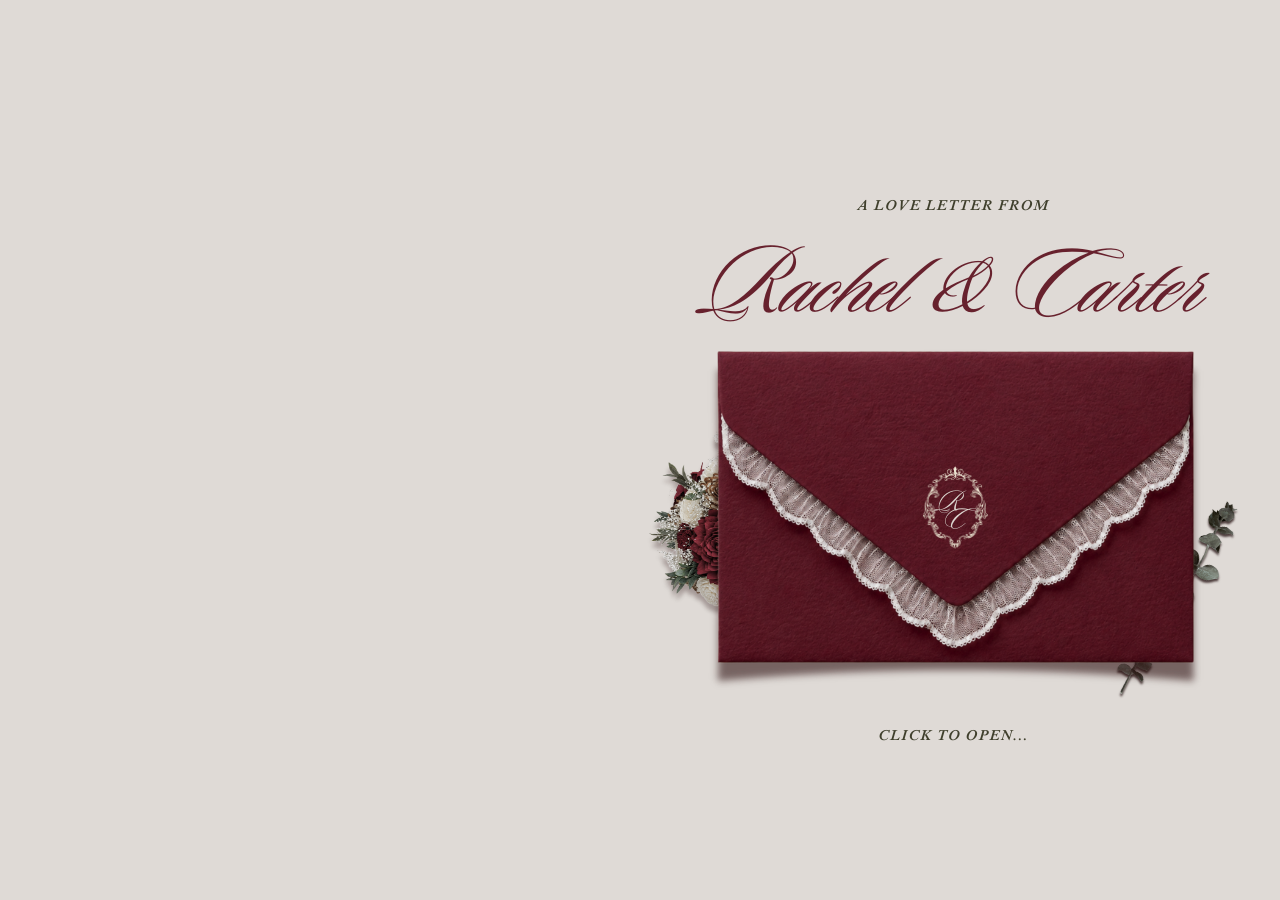
==== commit c2f48e1f: "Fix: restore envelope opening start screen on index.html and eliminate RSVP iframe scrollbar" ====
--- a/index.html
+++ b/index.html
@@ -1,5 +1,5 @@
 <!DOCTYPE html>
-<!-- saved from url=(0067)Home.html -->
+<!-- saved from url=(0063)Home.html -->
 <html dir="ltr" lang="es" class="x-default-marker theme light x6brqfx x1yowkxt x19aimcq EHoceA translated-ltr"><head>
 <style id="canva-wedding-fonts">
 /* ==========================================
@@ -329,7 +329,7 @@
   font-style: normal;
   font-display: swap;
 }
-</style><meta http-equiv="Content-Type" content="text/html; charset=UTF-8"><!----><title>Home</title><meta name="app-name" content="export_website"><meta name="build-version" content="e1c7386b341d5d6c7e8f38b10f91bb41e8d34382"><meta name="build-release-name" content="20260831-03-e1c7386"><meta name="build-deployment-group" content="STABLE"><meta name="viewport" content="width=device-width, initial-scale=1"><script nonce="">(function pushPageBuildIdentityToNativeShell(identity) {
+</style><meta http-equiv="Content-Type" content="text/html; charset=UTF-8"><!----><title>You Are Invited</title><meta name="app-name" content="export_website"><meta name="build-version" content="e1c7386b341d5d6c7e8f38b10f91bb41e8d34382"><meta name="build-release-name" content="20260831-03-e1c7386"><meta name="build-deployment-group" content="STABLE"><meta name="viewport" content="width=device-width, initial-scale=1"><script nonce="">(function pushPageBuildIdentityToNativeShell(identity) {
   if (typeof window === 'undefined') {
     return;
   }
@@ -352,14 +352,14 @@
   } else {
     // No native platform detected. Nothing to notify.
   }
-})({stack: 'export_website', variant:  null , version: 'e1c7386b341d5d6c7e8f38b10f91bb41e8d34382', releaseName: '20260831-03-e1c7386', deploymentGroup: 'STABLE'});</script><link href="./Home_files/7814b3fa33fe602c.ltr.css" rel="stylesheet" integrity="sha512-pFMf8jnnQUsvCk81jLaH9ThtFfeisCfI3pe9q20tTjCRYI3L6N4fFyC1eEn+Y0TskBKv0YIb/W5F8VEdqXFw2w==" crossorigin="anonymous"><link href="./Home_files/static_font_4.ltr.css" rel="stylesheet"><link href="./Home_files/6a8f501b35f532d2.runtime.js" rel="preload" as="script" crossorigin="anonymous" integrity="sha512-82V7R2aVkwmTcb0zvsV1qSVuKxlR2bXZUYfBUOL493Jq/7tOe1ys5MUkt5f6kZChsE+W/UtRee4J8U0sbc958g==" nonce=""><link href="./Home_files/e6d9690df7022fb8.s4le6a.vendor.js" rel="preload" as="script" crossorigin="anonymous" integrity="sha512-CKTxAr+UOPx/MOoLT6ihX3xz5G6jP2q86jBMqT60c6kT+RnlKpA2RqUTjFa43m3XjRKkVQ3yGAwtSjfbxN0v2Q==" nonce=""><link href="./Home_files/2e8232f4a9b1b766.vendor.js" rel="preload" as="script" crossorigin="anonymous" integrity="sha512-dCHzql7vidRelkWtFCHTESxai4lpTUwiWMpPBSS6EbLDnhWa48PbkM7FY0RDBxFt7siaX34iJfcA3U6fmacM4g==" nonce=""><link href="./Home_files/b527c23e5a7baa68.strings.js" rel="preload" as="script" crossorigin="anonymous" integrity="sha512-B+bpqDF9TLigw/UcGini7hw4XYiq1Xe/BneK4Cyiji0vRWAF3TfpJk1z7MpNfKeBR36/IAsYusGANhAw68zKeQ==" nonce=""><link href="./Home_files/a33182bfbf725b8c.en-GB.js" rel="preload" as="script" crossorigin="anonymous" integrity="sha512-Q6iNqyRIhNhOoNubL+pzETqDHT4MtNB4LlhKT80FRcLIZ8RrLLzk7R+YArq5lPClr5Ebgr3NEBwuLfliB3Z33Q==" nonce=""><link href="./Home_files/eb5c0840dd0fb008.js" rel="preload" as="script" crossorigin="anonymous" integrity="sha512-4Ol+Up3r37ka4HMxUc+qVvcPSaHVUyOgp+xzRudZd4Hzk9H6XeiPHClYFGFPdfqQV/MkgE5SUHQjfEHm0G4veA==" nonce=""><meta name="referrer" content="strict-origin-when-cross-origin"><meta property="og:title" content="You Are Invited"><meta property="og:image" content="./assets/images/590afd3852f9e3162a159f4f96835e00.jpg"><meta property="og:type" content="website"><link rel="shortcut icon" href="./assets/images/0e0be3f439c80cb354719e8ea9791e11.png"><link rel="icon" href="./assets/images/3705a34a97665b009ca3a3077ab2a561.png" sizes="192x192"><link rel="apple-touch-icon" href="./assets/images/8196c648de2744b24fed5142c7d616f6.png" sizes="180x180"><script nonce="">window['__canva_website_bootstrap__'] = JSON.parse('{"A":"DAHTXSzE8DA","B":"eyJhbGciOiJkaXIiLCJlbmMiOiJBMjU2R0NNIiwia2lkIjoia2lkLTE3Nzg0NzAzNjEzOTQifQ..1ayGVP9bHCunG_K7.An2IEBl_urReW2-1oE9nzQzIGjvWHsLKFUDmmv_PLxex1ybMUlKUU6U37KF3aAd8xF51l0lxJg.jzAsQ98iLJbcdCnsOQPA1Q"}');</script><script nonce="">
+})({stack: 'export_website', variant:  null , version: 'e1c7386b341d5d6c7e8f38b10f91bb41e8d34382', releaseName: '20260831-03-e1c7386', deploymentGroup: 'STABLE'});</script><link href="./escena1_files/7814b3fa33fe602c.ltr.css" rel="stylesheet" integrity="sha512-pFMf8jnnQUsvCk81jLaH9ThtFfeisCfI3pe9q20tTjCRYI3L6N4fFyC1eEn+Y0TskBKv0YIb/W5F8VEdqXFw2w==" crossorigin="anonymous"><link href="./escena1_files/static_font_4.ltr.css" rel="stylesheet"><link href="./escena1_files/6a8f501b35f532d2.runtime.js" rel="preload" as="script" crossorigin="anonymous" integrity="sha512-82V7R2aVkwmTcb0zvsV1qSVuKxlR2bXZUYfBUOL493Jq/7tOe1ys5MUkt5f6kZChsE+W/UtRee4J8U0sbc958g==" nonce=""><link href="./escena1_files/e6d9690df7022fb8.s4le6a.vendor.js" rel="preload" as="script" crossorigin="anonymous" integrity="sha512-CKTxAr+UOPx/MOoLT6ihX3xz5G6jP2q86jBMqT60c6kT+RnlKpA2RqUTjFa43m3XjRKkVQ3yGAwtSjfbxN0v2Q==" nonce=""><link href="./escena1_files/2e8232f4a9b1b766.vendor.js" rel="preload" as="script" crossorigin="anonymous" integrity="sha512-dCHzql7vidRelkWtFCHTESxai4lpTUwiWMpPBSS6EbLDnhWa48PbkM7FY0RDBxFt7siaX34iJfcA3U6fmacM4g==" nonce=""><link href="./escena1_files/b527c23e5a7baa68.strings.js" rel="preload" as="script" crossorigin="anonymous" integrity="sha512-B+bpqDF9TLigw/UcGini7hw4XYiq1Xe/BneK4Cyiji0vRWAF3TfpJk1z7MpNfKeBR36/IAsYusGANhAw68zKeQ==" nonce=""><link href="./escena1_files/a33182bfbf725b8c.en-GB.js" rel="preload" as="script" crossorigin="anonymous" integrity="sha512-Q6iNqyRIhNhOoNubL+pzETqDHT4MtNB4LlhKT80FRcLIZ8RrLLzk7R+YArq5lPClr5Ebgr3NEBwuLfliB3Z33Q==" nonce=""><link href="./escena1_files/eb5c0840dd0fb008.js" rel="preload" as="script" crossorigin="anonymous" integrity="sha512-4Ol+Up3r37ka4HMxUc+qVvcPSaHVUyOgp+xzRudZd4Hzk9H6XeiPHClYFGFPdfqQV/MkgE5SUHQjfEHm0G4veA==" nonce=""><meta name="referrer" content="strict-origin-when-cross-origin"><meta property="og:title" content="You Are Invited"><meta property="og:image" content="./assets/images/590afd3852f9e3162a159f4f96835e00.jpg"><meta property="og:type" content="website"><link rel="shortcut icon" href="./assets/images/0e0be3f439c80cb354719e8ea9791e11.png"><link rel="icon" href="./assets/images/3705a34a97665b009ca3a3077ab2a561.png" sizes="192x192"><link rel="apple-touch-icon" href="./assets/images/8196c648de2744b24fed5142c7d616f6.png" sizes="180x180"><script nonce="">window['__canva_website_bootstrap__'] = JSON.parse('{"A":"DAHTXSzE8DA","B":"eyJhbGciOiJkaXIiLCJlbmMiOiJBMjU2R0NNIiwia2lkIjoia2lkLTE3Nzg0NzAzNjEzOTQifQ..1ayGVP9bHCunG_K7.An2IEBl_urReW2-1oE9nzQzIGjvWHsLKFUDmmv_PLxex1ybMUlKUU6U37KF3aAd8xF51l0lxJg.jzAsQ98iLJbcdCnsOQPA1Q"}');</script><script nonce="">
       document.addEventListener('contextmenu', (e) => {
         const isMedia = ['img', 'image', 'video', 'svg', 'picture'].some(
           tagName => tagName.localeCompare(e.target.tagName, undefined, { sensitivity: 'base' }) === 0,
         );
         isMedia && e.preventDefault();
       });
-    </script><style type="text/css"></style><style type="text/css"></style><link rel="stylesheet" type="text/css" href="./Home_files/9bafa1f344f0e058.ltr.css"><link rel="stylesheet" type="text/css" href="./Home_files/28f64f5a77f6500c.ltr.css"><link rel="stylesheet" type="text/css" href="./Home_files/4b869a0c4034a3e7.ltr.css"><link rel="stylesheet" type="text/css" href="./Home_files/2f3b114832a90fd5.ltr.css"><link rel="stylesheet" type="text/css" href="./Home_files/dd6bdec6a9f4c205.ltr.css"><link rel="stylesheet" type="text/css" href="./Home_files/60f0cdc861dbb375.ltr.css"><link type="text/css" rel="stylesheet" charset="UTF-8" href="./Home_files/m=el_main_css"><link rel="stylesheet" type="text/css" href="./Home_files/bae505f43a7a4075.ltr.css"><link rel="stylesheet" type="text/css" href="./Home_files/8c7fef8a62d6d0d8.ltr.css"><link rel="stylesheet" type="text/css" href="./Home_files/49165a5d963019da.ltr.css"><link rel="stylesheet" type="text/css" href="./Home_files/aed45af5ff6f640a.ltr.css"><link rel="stylesheet" type="text/css" href="./Home_files/9a76616ea31c870e.ltr.css"><link rel="stylesheet" type="text/css" href="./Home_files/34af9172ab5ea11a.ltr.css">
+    </script><style type="text/css"></style><style type="text/css"></style><link rel="stylesheet" type="text/css" href="./escena1_files/9bafa1f344f0e058.ltr.css"><link rel="stylesheet" type="text/css" href="./escena1_files/28f64f5a77f6500c.ltr.css"><link rel="stylesheet" type="text/css" href="./escena1_files/4b869a0c4034a3e7.ltr.css"><link rel="stylesheet" type="text/css" href="./escena1_files/2f3b114832a90fd5.ltr.css"><link rel="stylesheet" type="text/css" href="./escena1_files/dd6bdec6a9f4c205.ltr.css"><link rel="stylesheet" type="text/css" href="./escena1_files/60f0cdc861dbb375.ltr.css"><link type="text/css" rel="stylesheet" charset="UTF-8" href="./escena1_files/m=el_main_css"><link rel="stylesheet" type="text/css" href="./escena1_files/bae505f43a7a4075.ltr.css"><link rel="stylesheet" type="text/css" href="./escena1_files/8c7fef8a62d6d0d8.ltr.css"><link rel="stylesheet" type="text/css" href="./escena1_files/49165a5d963019da.ltr.css"><link rel="stylesheet" type="text/css" href="./escena1_files/aed45af5ff6f640a.ltr.css"><link rel="stylesheet" type="text/css" href="./escena1_files/9a76616ea31c870e.ltr.css"><link rel="stylesheet" type="text/css" href="./escena1_files/34af9172ab5ea11a.ltr.css">
 
 
 
@@ -515,4 +515,4 @@
 })();
 </script>
 
-</head><body><script nonce="">(function () {var classList = document.documentElement.classList;if (classList.contains('adaptive') && window.matchMedia('(prefers-color-scheme: dark)').matches) {classList.remove.apply(classList, ["x6brqfx","x1yowkxt","x19aimcq"]);classList.add.apply(classList, ["xo86nag","x1yowkxt","xntwwlm"]);}document.documentElement.classList.replace('adaptive', window.matchMedia('(prefers-color-scheme: dark)').matches ? 'dark' : 'light');})();</script><div id="root"><div class="yIDCqA"><main class="_8OlyIw"><div class="_4KoDHA"><div class="ZRRuDw"><div style="height: 100%; width: 100%;"><div class="KYQZFA"><section id="PBnVwKBzJxQZpBf8" class="rGeu6w" data-scroll-ready="true" style="background-color: rgb(223, 218, 214);"><div><div class="_8jGYJw" style="width: 1905px; height: 2721px;"><div class="fMSICA h517IA" aria-hidden="false"><div class="_5yhCRQ"><div class="onhyOQ" style="width: 1905px; height: 2721px; align-items: center;"><div class="twbtjQ"><div class="GDnEHQ" style="width: 1905px; height: 2721px; background-color: rgb(255, 255, 255);"><div class="o2Yl2g"><div class="_mXnjA" lang="en-GB" style="width: 1905px; height: 2721px;"><div class="_6t4CHA"><div class="a26Xuw"><div class="fbzKiw" style="background: rgb(223, 218, 214);"></div></div></div><div style="position: absolute; top: 190.5px; left: 190.5px; width: 1524px; height: 2340px;"></div><div id="LBsj5XC1PZgQ0m9j" class="DF_utQ _0xkaeQ" style="width: 1905px; height: 493.845px; transform: translate(0px, 2227.16px);"><div style="width: 1905px; height: 493.845px; transform: scale(1, 1); transform-origin: 0px 0px;"><div id="LBpDyfZB3TJDzrdk" class="DF_utQ _0xkaeQ" style="width: 1905px; height: 493.845px; transform: translate(0px, 0px); opacity: 0;"><div class="Zp7NQw"><div class="a26Xuw blfgDw"></div><div style="position: absolute; top: 0px; left: 0px; transform-origin: 0px 0px; height: 493.845px; width: 1905px; pointer-events: none; transform: scale(1);"></div></div></div></div></div><div id="LBpLmQZjpBG7xV3Z" class="DF_utQ _0xkaeQ" style="width: 372.761px; height: 527.417px; transform: translate(959.753px, 723.535px);"><div class="Zp7NQw"><div class="a26Xuw"><div class="PcHy7w"><div class="uk_25A Ty61NA"><div class="H5qArQ"><div class="Izwocg" style="width: 372.761px; height: 527.417px; transform: translate(-2.84217e-14px, -5.68434e-14px) rotate(0deg);"><img class="_7_i_XA" crossorigin="anonymous" draggable="false" src="./Home_files/a9df9c0ccfaca50aa0e135ca91290a33.png"></div></div></div></div></div><div style="position: absolute; top: 0px; left: 0px; transform-origin: 0px 0px; height: 527.417px; width: 372.761px; pointer-events: none; transform: scale(1);"><div class="TRWryw" style="clip-path: path(&quot;M 0 0 L 0 527.417 L 372.761 527.417 L 372.761 0 L 0 0&quot;);"></div></div></div></div><div id="LBVyKZX4B8XBg3hg" class="DF_utQ _0xkaeQ" style="width: 375.7px; height: 269.065px; transform: translate(603.382px, 1149.63px) rotate(-43.0168deg);"><div class="Zp7NQw"><div class="a26Xuw"><div class="PcHy7w"><div class="uk_25A Ty61NA"><div class="H5qArQ"><div class="Izwocg" style="width: 403.597px; height: 269.065px; transform: translate(-27.897px, 2.84217e-14px) rotate(0deg);"><img class="_7_i_XA" crossorigin="anonymous" draggable="false" src="./Home_files/6e83b7bd4c04ced10bdf5d73baee883f.png"></div></div></div></div></div><div style="position: absolute; top: 0px; left: 0px; transform-origin: 0px 0px; height: 269.065px; width: 375.7px; pointer-events: none; transform: scale(1);"></div></div></div><div id="LB7DX2NhJtvKWFJ2" class="DF_utQ _0xkaeQ" style="width: 169.7px; height: 87.0443px; transform: translate(844.4px, 672.576px) rotate(21.3594deg);"><div class="Zp7NQw"><div class="a26Xuw"><div class="PcHy7w"><div class="uk_25A Ty61NA" style="transform: scale(-1, 1);"><div class="H5qArQ"><div class="Izwocg" style="width: 205.745px; height: 131.083px; transform: translate(-22.4064px, -24.5546px) rotate(0deg);"><img class="_7_i_XA" crossorigin="anonymous" draggable="false" src="./Home_files/903795844b38fbe45cdb335890038db0.png"></div></div></div></div></div><div style="position: absolute; top: 0px; left: 0px; transform-origin: 0px 0px; height: 87.0443px; width: 169.7px; pointer-events: none; transform: scale(1);"></div></div></div><div id="LBpJ6SC7lndmpTS3" class="DF_utQ _0xkaeQ" style="width: 20.4217px; height: 1px; transform: translate(934.222px, 653.945px);"><div class="aF9o6Q _0yZ6Qg" style="writing-mode: horizontal-tb; width: 277.735px; height: 13.6px; transform: scale(0.0735294, 0.0735294); transform-origin: 0px 0px;"><div style="transform: translate(0.72px, -1.2px);"><div class="E8yZTA"><div><div lang="en-GB" translate="no" class="_2UyCZQ vkN2Cw Mb8E_A e1_zQg"><p class="_28USrA YLyPKw w9fQyg uHzYVw MDzzPg AfeL7g XN6uKA _4N4NA" style="font-family: YAFdtQi73Xs_0, auto; --H97cbQ: 12px; color: rgb(174, 57, 39); line-height: 16px; letter-spacing: 0.12em; --gixK-A: 0; text-transform: uppercase; --kJ5CrQ: 0; --zPlnxA: none; list-style-type: none;"><a href="Home.html" target="_self" draggable="false" rel="noopener nofollow" class="a_GcMg YLyPKw w9fQyg uHzYVw" style="font-size: 1em; font-weight: 700; font-style: normal; color: rgb(174, 57, 39); font-kerning: none; text-decoration-line: none; text-decoration-thickness: initial; text-decoration-style: initial;">&lt; BACK</a><a href="Home.html" target="_self" draggable="false" rel="noopener nofollow" class="a_GcMg" style="font-size: 1em; font-weight: 700; font-style: normal; color: rgb(174, 57, 39); font-kerning: none; text-decoration-line: none; text-decoration-thickness: initial; text-decoration-style: initial;"> to envelope</a></p></div></div></div></div></div></div><div id="LBWDFQTM9rnLcK9T" class="DF_utQ _0xkaeQ" style="width: 24.7178px; height: 1px; transform: translate(932.074px, 617.661px);"><div class="aF9o6Q _0yZ6Qg" style="writing-mode: horizontal-tb; width: 385.598px; height: 15.6px; transform: scale(0.0641026, 0.0641026); transform-origin: 0px 0px;"><div style="transform: translate(0.933331px, -0.2px);"><div class="E8yZTA"><div><div lang="en-GB" translate="no" class="_2UyCZQ vkN2Cw Mb8E_A e1_zQg"><p class="_28USrA YLyPKw w9fQyg uHzYVw AfeL7g XN6uKA _4N4NA" style="font-family: YAFdtQi73Xs_0, auto; --H97cbQ: 13.3333px; color: rgb(102, 55, 27); line-height: 16px; letter-spacing: 0.14em; --gixK-A: 0; text-transform: uppercase; --kJ5CrQ: 0; --zPlnxA: none; list-style-type: none;"><span class="a_GcMg YLyPKw w9fQyg uHzYVw" style="font-size: 1em; font-weight: 500; font-style: normal; color: rgb(102, 55, 27); font-kerning: none; text-decoration-line: none; text-decoration-thickness: initial; text-decoration-style: initial;">with love</span></p></div></div></div></div></div></div><div id="LB2qSkdK1B4tFS55" class="DF_utQ _0xkaeQ" style="width: 578.02px; height: 607.956px; transform: translate(674.806px, 94.5892px) rotate(0.196467deg);"><div class="Zp7NQw"><div class="a26Xuw"><div class="PcHy7w"><div class="uk_25A Ty61NA"><div class="H5qArQ"><div class="Izwocg" style="width: 1165.19px; height: 1002.07px; transform: translate(-265.399px, -211.363px) rotate(0deg);"><img class="_7_i_XA" crossorigin="anonymous" draggable="false" src="./Home_files/dddd4d4577e73fc796fca4ef04460b62.png"></div></div></div></div></div><div style="position: absolute; top: 0px; left: 0px; transform-origin: 0px 0px; height: 607.956px; width: 578.02px; pointer-events: none; transform: scale(1);"><div class="TRWryw" style="clip-path: path(&quot;M 0 0 L 0 607.956 L 578.02 607.956 L 578.02 0 L 0 0&quot;);"></div></div></div></div><div id="LBJpsWBKQ8ZVBVN8" class="DF_utQ _0xkaeQ" style="width: 497.62px; height: 463.113px; transform: translate(711.896px, 124.224px);"><div style="position: absolute; top: 0px; left: 0px; transform-origin: 0px 0px; height: 463.113px; width: 497.62px; transform: scale(1);"><div class="hWv4NA" style="width: 497.62px; height: 463.113px; left: 0px; top: 0px;"><svg class="_7KaXww"><defs><clippath id="__id72"><path d="M145.63055176809382,7.531858660006407L266.9818954162089,120.46814133312552C269.07334181143403,122.41455720513608 270.26130009308514,125.1429590896059 270.26130009308514,127.99999999313191C270.26130009308514,130.85704093048813 269.07334181143403,133.58544278112777 266.9818954162089,135.53185865313833L145.63055176809382,248.46814132625744C141.06990666718698,252.7125302940698 134.00505812234817,252.7125302940698 129.44441302144133,248.46814132625744L8.093069373326243,135.53185865313833C6.001622944270952,133.58544278112777 4.813664696450018,130.85704093048813 4.813664696450018,127.99999999313191C4.813664696450018,125.1429590896059 6.001622944270952,122.41455720513608 8.093069373326243,120.46814133312552L129.44441302144133,7.531858660006407C134.00505812234817,3.287469726024246 141.06990666718698,3.287469726024246 145.63055176809382,7.531858660006407Z"></path></clippath></defs></svg><div class="bFnJ2A" style="clip-path: url(&quot;#__id72&quot;); transform: scale(1.80904, 1.80904); transform-origin: 0px 0px; width: 275.075px; height: 256px;"><div class="_4c2rDg GxUsfw" style="transform-origin: 137.537px 128px;"><div class="qhHTGg" style="width: 265.448px; height: 275.985px; transform: translate(4.81366px, -9.99263px) translate(132.724px, 137.993px) rotate(0deg) translate(-132.724px, -137.993px); transform-origin: 0px 0px;"><img class="_7_i_XA" crossorigin="anonymous" draggable="false" src="./Home_files/21ea36b8e1d17f33b5ed300aa10cb4b3.png"></div></div></div></div><div class="Pr6LEA"></div></div></div><div id="LBt8sKWqCxmt5qd0" class="DF_utQ _0xkaeQ" style="width: 460.968px; height: 436.052px; transform: translate(734.222px, 156.609px);"><div class="Zp7NQw"><div class="a26Xuw"><div class="PcHy7w"><div class="uk_25A Ty61NA"><div class="H5qArQ"><div class="Izwocg" style="width: 460.968px; height: 550.109px; transform: translate(-5.68434e-14px, -65.0231px) rotate(0deg);"><img class="_7_i_XA" crossorigin="anonymous" draggable="false" src="./Home_files/6d7538c3b267dba4940820b9458df1e6.png"></div></div></div></div></div><div style="position: absolute; top: 0px; left: 0px; transform-origin: 0px 0px; height: 436.052px; width: 460.968px; pointer-events: none; transform: scale(1);"></div></div></div><div id="LB1xXZSfCqPKtJ29" class="DF_utQ _0xkaeQ" style="width: 175.204px; height: 255.388px; transform: translate(629.87px, 416.624px) rotate(-8.88178e-16deg);"><div class="Zp7NQw"><div class="a26Xuw"><div class="PcHy7w"><div class="uk_25A Ty61NA"><div class="H5qArQ"><div class="Izwocg" style="width: 277.466px; height: 255.388px; transform: translate(-5.38585px, -4.26326e-14px) rotate(0deg);"><img class="_7_i_XA" crossorigin="anonymous" draggable="false" src="./Home_files/7dc097ba3aa67c0699091824026f14ed.png"></div></div></div></div></div><div style="position: absolute; top: 0px; left: 0px; transform-origin: 0px 0px; height: 255.388px; width: 175.204px; pointer-events: none; transform: scale(1);"><div class="TRWryw" style="clip-path: path(&quot;M 0 0 L 0 255.388 L 175.204 255.388 L 175.204 0 L 0 0&quot;);"></div></div></div></div><div id="__id81" class="DF_utQ _0xkaeQ" style="width: 78.2765px; height: 254.558px; transform: translate(1165.61px, 479.943px) rotate(-161.152deg);"><div class="Zp7NQw"><div class="a26Xuw"><div class="PcHy7w"><div class="uk_25A Ty61NA"><div class="H5qArQ"><div class="Izwocg" style="width: 78.2765px; height: 254.558px; transform: translate(0px, 0px) rotate(0deg);"><img class="_7_i_XA" crossorigin="anonymous" draggable="false" src="./Home_files/c0ee131f077bdcc4ff40793de2e0bc5a.png"></div></div></div></div></div><div style="position: absolute; top: 0px; left: 0px; transform-origin: 0px 0px; height: 254.558px; width: 78.2765px; pointer-events: none; transform: scale(1);"></div></div><a class="_3zDNwA" aria-labelledby="__id81" href="#page-1" target="_self" rel="noopener nofollow"></a></div><div id="LBWyCfngdXWzPFYr" class="DF_utQ _0xkaeQ" style="width: 539.785px; height: 336.326px; transform: translate(697.322px, 349.377px) rotate(0.196467deg);"><div class="Zp7NQw"><div class="a26Xuw"><div class="PcHy7w"><div class="uk_25A Ty61NA"><div class="H5qArQ"><div class="Izwocg" style="width: 1072.5px; height: 922.348px; transform: translate(-241.886px, -461.719px) rotate(0deg);"><img class="_7_i_XA" crossorigin="anonymous" draggable="false" src="./Home_files/16dfbad564569f4d41d0828970b32db1.png"></div></div></div></div></div><div style="position: absolute; top: 0px; left: 0px; transform-origin: 0px 0px; height: 336.326px; width: 539.785px; pointer-events: none; transform: scale(1);"></div></div></div><div id="LBk0QGmlFY5wsDdZ" class="DF_utQ _0xkaeQ" style="width: 65.1956px; height: 97.7934px; transform: translate(934.617px, 506.775px);"><div class="Zp7NQw"><div class="a26Xuw"><div class="PcHy7w"><div class="uk_25A Ty61NA"><div class="H5qArQ"><div class="Izwocg" style="width: 65.1956px; height: 97.7934px; transform: translate(-2.13163e-14px, -4.26326e-14px) rotate(0deg);"><img class="_7_i_XA" crossorigin="anonymous" draggable="false" src="./Home_files/72abceaf223d15163e66f6a52411ea31.png"></div></div></div></div></div><div style="position: absolute; top: 0px; left: 0px; transform-origin: 0px 0px; height: 97.7934px; width: 65.1956px; pointer-events: none; transform: scale(1);"></div></div></div><div id="LB7YW0dvHy7Xx4gp" class="DF_utQ _0xkaeQ" style="width: 27.9768px; height: 35.4521px; transform: translate(945.443px, 535.611px);"><div class="aF9o6Q _0yZ6Qg" style="writing-mode: horizontal-tb; width: 27.9768px; height: 35.4521px;"><div style="transform: translate(-0.418509px, 6.72604px);"><div class="E8yZTA"><div><div lang="en-GB" translate="no" class="_2UyCZQ vkN2Cw Mb8E_A e1_zQg"><p class="_28USrA YLyPKw w9fQyg uHzYVw MDzzPg AfeL7g XN6uKA _4N4NA" style="font-family: YAEz2L9phwY_0, auto; --H97cbQ: 29.8935px; color: rgb(247, 241, 225); line-height: 22px; letter-spacing: -0.028em; --gixK-A: 0; text-transform: none; --kJ5CrQ: 0; --zPlnxA: none; list-style-type: none;"><span class="a_GcMg" style="font-size: 1em; font-weight: 400; font-style: normal; color: rgb(247, 241, 225); font-kerning: none; text-decoration-line: none; text-decoration-thickness: initial; text-decoration-style: initial;">R</span></p></div></div></div></div></div></div><div id="LB3ZvwsmqQXWGD9Q" class="DF_utQ _0xkaeQ" style="width: 27.9768px; height: 35.4521px; transform: translate(952.352px, 553.347px);"><div class="aF9o6Q _0yZ6Qg" style="writing-mode: horizontal-tb; width: 27.9768px; height: 35.4521px;"><div style="transform: translate(-0.418509px, 6.72604px);"><div class="E8yZTA"><div><div lang="en-GB" translate="no" class="_2UyCZQ vkN2Cw Mb8E_A e1_zQg"><p class="_28USrA YLyPKw w9fQyg uHzYVw MDzzPg AfeL7g XN6uKA _4N4NA" style="font-family: YAEz2L9phwY_0, auto; --H97cbQ: 29.8935px; color: rgb(247, 241, 225); line-height: 22px; letter-spacing: -0.028em; --gixK-A: 0; text-transform: none; --kJ5CrQ: 0; --zPlnxA: none; list-style-type: none;"><span class="a_GcMg" style="font-size: 1em; font-weight: 400; font-style: normal; color: rgb(247, 241, 225); font-kerning: none; text-decoration-line: none; text-decoration-thickness: initial; text-decoration-style: initial;">C</span></p></div></div></div></div></div></div><div id="LBzwJXnN2rJWKdVW" class="DF_utQ _0xkaeQ" style="width: 86.9371px; height: 167.377px; transform: translate(1133.94px, 399.254px);"><div class="Zp7NQw"><div class="a26Xuw"><div class="PcHy7w"><div class="uk_25A Ty61NA"><div class="H5qArQ"><div class="Izwocg" style="width: 113.938px; height: 167.377px; transform: translate(3.55271e-14px, -1.42109e-14px) rotate(0deg);"><img class="_7_i_XA" crossorigin="anonymous" draggable="false" src="./Home_files/ff0e4ba0352d914c68a5c7f3f60635d4.png"></div></div></div></div></div><div style="position: absolute; top: 0px; left: 0px; transform-origin: 0px 0px; height: 167.377px; width: 86.9371px; pointer-events: none; transform: scale(1);"></div></div></div><div id="__id99" class="DF_utQ _0xkaeQ" style="width: 305.2px; height: 379.103px; transform: translate(1002.04px, 1261.77px) rotate(3.85034deg);"><div class="Zp7NQw"><div class="a26Xuw"><div class="PcHy7w"><div class="uk_25A Ty61NA"><div class="H5qArQ"><div class="Izwocg" style="width: 305.2px; height: 379.103px; transform: translate(0px, 0px) rotate(0deg);"><img class="_7_i_XA" crossorigin="anonymous" draggable="false" src="./Home_files/45630c2d562c75f8f5f535d836d56df9.png"></div></div></div></div></div><div style="position: absolute; top: 0px; left: 0px; transform-origin: 0px 0px; height: 379.103px; width: 305.2px; pointer-events: none; transform: scale(1);"><div class="TRWryw" style="clip-path: path(&quot;M 0 0 L 0 379.103 L 305.2 379.103 L 305.2 0 L 0 0&quot;);"></div></div></div><a class="_3zDNwA" aria-labelledby="__id99" href="Love story.html" target="_self" rel="noopener nofollow"></a></div><div id="__id103" class="DF_utQ _0xkaeQ" style="width: 256.823px; height: 264.995px; transform: translate(1023.37px, 1283.6px) rotate(3.85034deg);"><div style="position: absolute; top: 0px; left: 0px; transform-origin: 0px 0px; height: 264.995px; width: 256.823px; transform: scale(1);"><div class="hWv4NA" style="width: 256.823px; height: 264.995px; left: 0px; top: 0px;"><svg class="_7KaXww"><defs><clippath id="__id104"><path d="M0,0L256,0L256,264.1463191707038L0,264.1463191707038Z"></path></clippath></defs></svg><div class="bFnJ2A" style="clip-path: url(&quot;#__id104&quot;); transform: scale(1.00321, 1.00321); transform-origin: 0px 0px; width: 256px; height: 264.146px;"><div class="_4c2rDg GxUsfw" style="transform-origin: 128px 132.073px;"><div class="qhHTGg" style="width: 298.122px; height: 447.997px; transform: translate(-17.1707px, -118.744px) translate(149.061px, 223.999px) rotate(0deg) translate(-149.061px, -223.999px); transform-origin: 0px 0px;"><img class="_7_i_XA" crossorigin="anonymous" draggable="false" src="./Home_files/7cafb878c428817a3252767e625c279f.png"></div></div></div></div><div class="Pr6LEA"></div></div><a class="_3zDNwA" aria-labelledby="__id103" href="Love story.html" target="_self" rel="noopener nofollow"></a></div><div id="LB6nzg1R47TjYcCY" class="DF_utQ _0xkaeQ" style="width: 328.744px; height: 317.569px; transform: translate(999.812px, 1637.72px);"><div class="Zp7NQw"><div class="a26Xuw"><div class="PcHy7w"><div class="uk_25A Ty61NA" style="transform: scale(-1, 1);"><div class="H5qArQ"><div class="Izwocg" style="width: 345.022px; height: 317.569px; transform: translate(-6.69718px, -1.42109e-13px) rotate(0deg);"><img class="_7_i_XA" crossorigin="anonymous" draggable="false" src="./Home_files/7dc097ba3aa67c0699091824026f14ed.png"></div></div></div></div></div><div style="position: absolute; top: 0px; left: 0px; transform-origin: 0px 0px; height: 317.569px; width: 328.744px; pointer-events: none; transform: scale(1);"><div class="TRWryw" style="clip-path: path(&quot;M 0 0 L 0 317.569 L 328.744 317.569 L 328.744 0 L 0 0&quot;);"></div></div></div></div><div id="LBkKlFzvfF1FscrH" class="DF_utQ _0xkaeQ" style="width: 169.7px; height: 87.0443px; transform: translate(627.553px, 1609.6px) rotate(21.4464deg);"><div class="Zp7NQw"><div class="a26Xuw"><div class="PcHy7w"><div class="uk_25A Ty61NA" style="transform: scale(-1, 1);"><div class="H5qArQ"><div class="Izwocg" style="width: 205.745px; height: 131.083px; transform: translate(-22.4064px, -24.5546px) rotate(0deg);"><img class="_7_i_XA" crossorigin="anonymous" draggable="false" src="./Home_files/903795844b38fbe45cdb335890038db0.png"></div></div></div></div></div><div style="position: absolute; top: 0px; left: 0px; transform-origin: 0px 0px; height: 87.0443px; width: 169.7px; pointer-events: none; transform: scale(1);"></div></div></div><div id="LBWxLNNX5DqRSFgV" class="DF_utQ _0xkaeQ" style="width: 481.175px; height: 709.768px; transform: translate(713.08px, 1560.54px) rotate(81.6615deg);"><div class="Zp7NQw"><div class="a26Xuw"><div class="PcHy7w"><div class="uk_25A Ty61NA"><div class="H5qArQ"><div class="Izwocg" style="width: 481.175px; height: 709.768px; transform: translate(0px, 0px) rotate(0deg);"><img class="_7_i_XA" crossorigin="anonymous" draggable="false" src="./Home_files/c9578f46b0eaeaa5df3ea1ecd55a5b10.png"></div></div></div></div></div><div style="position: absolute; top: 0px; left: 0px; transform-origin: 0px 0px; height: 709.768px; width: 481.175px; pointer-events: none; transform: scale(1);"></div></div></div><div id="__id117" class="DF_utQ _0xkaeQ" style="width: 545.312px; height: 382.117px; transform: translate(688.05px, 1728.45px) rotate(-4.12522deg);"><div class="Zp7NQw"><div class="a26Xuw"><div class="PcHy7w"><div class="uk_25A Ty61NA"><div class="H5qArQ"><div class="Izwocg" style="width: 631.818px; height: 473.864px; transform: translate(-43.253px, -35.679px) rotate(0deg);"><img class="_7_i_XA" crossorigin="anonymous" draggable="false" src="./Home_files/267bfe012a2275a1484a58d24bdb0b8d.png"></div></div></div></div></div><div style="position: absolute; top: 0px; left: 0px; transform-origin: 0px 0px; height: 382.117px; width: 545.312px; pointer-events: none; transform: scale(1);"><div class="TRWryw" style="clip-path: path(&quot;M 0 0 L 0 382.117 L 545.312 382.117 L 545.312 0 L 0 0&quot;);"></div></div></div><a class="_3zDNwA" aria-labelledby="__id117" href="RSVP.html" target="_self" rel="noopener nofollow"></a></div><div id="LB42vlPZ5JwQd7Hs" class="DF_utQ _0xkaeQ" style="width: 253.692px; height: 45.4147px; transform: translate(825.654px, 2603.31px);"><div style="width: 253.692px; height: 45.4147px; transform: scale(1, 1); transform-origin: 0px 0px;"><div id="LBVDddQhsXhX06WW" class="DF_utQ _0xkaeQ" style="width: 253.692px; height: 45.4147px; transform: translate(-5.68434e-14px, 2.38032e-13px);"><div style="position: absolute; top: 0px; left: 0px; transform-origin: 0px 0px; height: 45.4147px; width: 253.692px; transform: scale(1);"><div class="hWv4NA" style="width: 253.692px; height: 45.4147px; left: 0px; top: 0px;"><svg class="_7KaXww"><defs><clippath id="__id123"><path d="M128.00000004458192,0L1302.0455971454376,0C1372.73804506313,0 1430.0455971900196,57.30755212688971 1430.0455971900196,128.00000004458192C1430.0455971900196,198.69244796227412 1372.73804506313,256.00000008916385 1302.0455971454376,256.00000008916385L128.00000004458192,256.00000008916385C57.30755212688971,256.00000008916385 0,198.69244796227412 0,128.00000004458192C0,57.30755212688971 57.30755212688971,0 128.00000004458192,0Z"></path></clippath></defs></svg><div class="bFnJ2A" style="clip-path: url(&quot;#__id123&quot;); width: 1430.05px; height: 256px; transform: scale(0.177401, 0.177401); transform-origin: 0px 0px;"></div></div><svg class="qY_pAA" viewBox="0 0 39.62001287042587 7.092587337529679" style="overflow: hidden; width: 253.692px; height: 45.4147px;"><defs><clippath id="__id125"><path d="M3.5462936700000003,0L36.0737192,0C38.03228311,0 39.620012870000004,1.58772976 39.620012870000004,3.5462936700000003L39.620012870000004,3.5462936700000003C39.620012870000004,5.50485758 38.03228311,7.092587340000001 36.0737192,7.092587340000001L3.5462936700000003,7.092587340000001C1.58772976,7.092587340000001 0,5.50485758 0,3.5462936700000003L0,3.5462936700000003C0,1.58772976 1.58772976,0 3.5462936700000003,0Z"></path></clippath></defs><path d="M3.5462936700000003,0L36.0737192,0C38.03228311,0 39.620012870000004,1.58772976 39.620012870000004,3.5462936700000003L39.620012870000004,3.5462936700000003C39.620012870000004,5.50485758 38.03228311,7.092587340000001 36.0737192,7.092587340000001L3.5462936700000003,7.092587340000001C1.58772976,7.092587340000001 0,5.50485758 0,3.5462936700000003L0,3.5462936700000003C0,1.58772976 1.58772976,0 3.5462936700000003,0Z" stroke="#662334" stroke-width="4" stroke-linecap="butt" clip-path="url(#__id125)" fill="none" vector-effect="non-scaling-stroke"></path></svg></div></div><div id="LB9khhMVhNmKqpSy" class="DF_utQ _0xkaeQ" style="width: 241.692px; height: 16.0132px; transform: translate(6px, 14.7007px);"><div class="aF9o6Q _0yZ6Qg" style="writing-mode: horizontal-tb; width: 241.692px; height: 16.0132px;"><div style="transform: translate(0.937454px, 3.01324px);"><div class="E8yZTA"><div><div lang="en-GB" translate="no" class="_2UyCZQ vkN2Cw Mb8E_A e1_zQg"><p class="_28USrA YLyPKw w9fQyg uHzYVw MDzzPg AfeL7g XN6uKA _4N4NA" style="font-family: YAFdtQi73Xs_0, auto; --H97cbQ: 13.3922px; color: rgb(102, 35, 52); line-height: 10px; letter-spacing: 0.14em; --gixK-A: 0; text-transform: uppercase; --kJ5CrQ: 0; --zPlnxA: none; list-style-type: none;"><a href="Home.html" target="_self" draggable="false" rel="noopener nofollow" class="a_GcMg YLyPKw w9fQyg uHzYVw" style="font-size: 1em; font-weight: 700; font-style: normal; color: rgb(102, 35, 52); font-kerning: normal; text-decoration-line: none; text-decoration-thickness: initial; text-decoration-style: initial;">back to envelope</a></p></div></div></div></div></div></div></div></div><div id="LBtVr4xjMcLknz6J" class="DF_utQ _0xkaeQ" style="width: 106.215px; height: 129.609px; transform: translate(899.393px, 2277.16px);"><div class="Zp7NQw"><div class="a26Xuw"><div class="PcHy7w"><div class="uk_25A Ty61NA"><div class="H5qArQ"><div class="Izwocg" style="width: 106.215px; height: 129.609px; transform: translate(0px, 0px) rotate(0deg);"><img class="_7_i_XA" crossorigin="anonymous" draggable="false" src="./Home_files/91fc1744abf25b9a4f8a8c69876eec26.png"></div></div></div></div></div><div style="position: absolute; top: 0px; left: 0px; transform-origin: 0px 0px; height: 129.609px; width: 106.215px; pointer-events: none; transform: scale(1);"></div></div></div><div id="LB3YdWB5bmG03Ncc" class="DF_utQ _0xkaeQ" style="width: 334.544px; height: 315.766px; transform: translate(861.508px, 1141.4px) rotate(-50.7344deg);"><div class="Zp7NQw"><div class="a26Xuw"><div class="PcHy7w"><div class="uk_25A Ty61NA" style="transform: scale(-1, -1);"><div class="H5qArQ"><div class="Izwocg" style="width: 411.184px; height: 351.447px; transform: translate(-30.9883px, -5.75908px) rotate(7.10543e-15deg);"><img class="_7_i_XA" crossorigin="anonymous" draggable="false" src="./Home_files/054a02dd891c65f764144594757909b6.png"></div></div></div></div></div><div style="position: absolute; top: 0px; left: 0px; transform-origin: 0px 0px; height: 315.766px; width: 334.544px; pointer-events: none; transform: scale(1);"></div></div></div><div id="LBSGcsk5SbmCFCcg" class="DF_utQ _0xkaeQ" style="width: 461.284px; height: 576.399px; transform: translate(565.08px, 694.732px);"><div class="Zp7NQw"><div class="a26Xuw"><div class="PcHy7w"><div class="uk_25A Ty61NA"><div class="H5qArQ"><div class="Izwocg" style="width: 461.284px; height: 576.399px; transform: translate(0px, 0px) rotate(0deg);"><img class="_7_i_XA" crossorigin="anonymous" draggable="false" src="./Home_files/ea72a7b0cf898486f3540f12bac5ac49.png"></div></div></div></div></div><div style="position: absolute; top: 0px; left: 0px; transform-origin: 0px 0px; height: 576.399px; width: 461.284px; pointer-events: none; transform: scale(1);"><div class="TRWryw" style="clip-path: path(&quot;M 0 0 L 0 576.399 L 461.284 576.399 L 461.284 0 L 0 0&quot;);"></div></div></div></div><div id="LBq6W0L4Bsrslhfb" class="DF_utQ _0xkaeQ" style="width: 249.638px; height: 373.062px; transform: translate(662.139px, 780.535px);"><div style="position: absolute; top: 0px; left: 0px; transform-origin: 0px 0px; height: 373.062px; width: 249.638px; transform: scale(1);"><div class="hWv4NA Xax3mQ" style="width: 249.638px; height: 373.062px; left: 0px; top: 0px;"><svg class="_7KaXww"><defs><clippath id="__id140"><path d="M128,0C57.307552021658445,0 0,85.64135018817045 0,191.28530948142532C0,296.9292687746802 57.30755202165842,382.5706189628507 128,382.5706189628507C198.69244797834153,382.5706189628507 256,296.92926877468034 256,191.2853094814254C256,85.64135018817052 198.69244797834162,0 128,0Z"></path></clippath></defs></svg><div class="bFnJ2A" style="clip-path: url(&quot;#__id140&quot;); transform: scale(0.975147, 0.975147); transform-origin: 0px 0px; width: 256px; height: 382.571px;"><div class="_4c2rDg GxUsfw" style="transform-origin: 128px 191.285px;"><div class="qhHTGg" style="width: 436.417px; height: 765.643px; transform: translate(-96.6383px, -129.709px) translate(218.208px, 382.822px) rotate(0deg) translate(-218.208px, -382.822px); transform-origin: 0px 0px;"><div class="jXCxjw"><div class="NI12hw _4UrDqA"><video class="FLDMzw _4UrDqA Zmd7Ig BVJWuA" crossorigin="anonymous" preload="metadata" playsinline="" disablepictureinpicture="" src="./assets/video/3c03f82fae6c3fddf64c7a63340e499a.mp4" loop="" autoplay="" muted="" style="pointer-events: none !important;"></video></div></div></div></div></div></div><div class="Pr6LEA"></div></div></div><div id="__id141" class="DF_utQ _0xkaeQ" style="width: 416.205px; height: 422.383px; transform: translate(609.203px, 1268.95px);"><div class="Zp7NQw"><div class="a26Xuw"><div class="PcHy7w"><div class="uk_25A Ty61NA"><div class="H5qArQ"><div class="Izwocg" style="width: 422.383px; height: 422.383px; transform: translate(-3.08904px, 1.42109e-13px) rotate(0deg);"><img class="_7_i_XA" crossorigin="anonymous" draggable="false" src="./Home_files/4bfb0fcf4eb67fdb1804357ce4654841.png"></div></div></div></div></div><div style="position: absolute; top: 0px; left: 0px; transform-origin: 0px 0px; height: 422.383px; width: 416.205px; pointer-events: none; transform: scale(1);"><div class="TRWryw" style="clip-path: path(&quot;M 0 0 L 0 422.383 L 416.205 422.383 L 416.205 0 L 0 0&quot;);"></div></div></div><a class="_3zDNwA" aria-labelledby="__id141" href="Details.html" target="_self" rel="noopener nofollow"></a></div><div id="LB1bChYRwMDsK1rM" class="DF_utQ _0xkaeQ" style="width: 196.423px; height: 101.658px; transform: translate(706.322px, 1417.19px);"><div class="aF9o6Q _0yZ6Qg" style="writing-mode: horizontal-tb; width: 196.423px; height: 101.658px;"><div style="transform: translate(0px, 17.829px);"><div class="E8yZTA"><div><div lang="en-GB" translate="no" class="_2UyCZQ vkN2Cw Mb8E_A e1_zQg"><p class="_28USrA MDzzPg AfeL7g XN6uKA _4N4NA" style="font-family: YAEz2L9phwY_0, auto; --H97cbQ: 84.8998px; color: rgb(103, 33, 45); line-height: 66px; letter-spacing: 0em; --gixK-A: 0; text-transform: none; --kJ5CrQ: 0; --zPlnxA: none; list-style-type: none;"><a href="Details.html" target="_self" draggable="false" rel="noopener nofollow" class="a_GcMg" style="font-size: 1em; font-weight: 400; font-style: normal; color: rgb(103, 33, 45); font-kerning: none; text-decoration-line: none; text-decoration-thickness: initial; text-decoration-style: initial;">Details</a></p></div></div></div></div></div></div><div id="LBQpcRnkNShBCcrK" class="DF_utQ _0xkaeQ" style="width: 149.429px; height: 15.6696px; transform: translate(737.096px, 1502.85px);"><div class="aF9o6Q _0yZ6Qg" style="writing-mode: horizontal-tb; width: 147.13px; height: 15.4285px; transform: scale(1.01563, 1.01563); transform-origin: 0px 0px;"><div style="transform: translate(0.326538px, -2.28576px);"><div class="E8yZTA"><div><div lang="en-GB" translate="no" class="_2UyCZQ vkN2Cw Mb8E_A e1_zQg"><p class="_28USrA MDzzPg AfeL7g XN6uKA _4N4NA" style="font-family: YAFcfkb7jcU_0, auto; --H97cbQ: 13.0615px; color: rgb(103, 33, 45); line-height: 20px; letter-spacing: 0.05em; --gixK-A: 0; text-transform: uppercase; --kJ5CrQ: 0; --zPlnxA: none; list-style-type: none;"><a href="Details.html" target="_self" draggable="false" rel="noopener nofollow" class="a_GcMg" style="font-size: 1em; font-weight: 400; font-style: normal; color: rgb(103, 33, 45); font-kerning: none; text-decoration-line: none; text-decoration-thickness: initial; text-decoration-style: initial;">click here</a></p></div></div></div></div></div></div><div id="LBYg1g20VZ6DjjyV" class="DF_utQ _0xkaeQ" style="width: 199.365px; height: 17.2109px; transform: translate(867.532px, 308.176px);"><div class="aF9o6Q _0yZ6Qg" style="writing-mode: horizontal-tb; width: 180.704px; height: 15.6px; transform: scale(1.10326, 1.10326); transform-origin: 0px 0px;"><div style="transform: translate(0.333333px, -0.2px);"><div class="E8yZTA"><div><div lang="en-GB" translate="no" class="_2UyCZQ vkN2Cw Mb8E_A e1_zQg"><p class="_28USrA AfeL7g XN6uKA _4N4NA" style="font-family: YAFcfkb7jcU_0, auto; --H97cbQ: 13.3333px; color: rgb(112, 12, 12); line-height: 16px; letter-spacing: 0.05em; --gixK-A: 0; text-transform: uppercase; --kJ5CrQ: 0; --zPlnxA: none; list-style-type: none;"><span class="a_GcMg" style="font-size: 1em; font-weight: 400; font-style: normal; color: rgb(112, 12, 12); font-kerning: none; text-decoration-line: none; text-decoration-thickness: initial; text-decoration-style: initial;">THE WEDDING OF</span></p></div></div></div></div></div></div><div id="LB8Qj9YRC1PQp8w1" class="DF_utQ _0xkaeQ" style="width: 234.626px; height: 93.9209px; transform: translate(810.782px, 328.927px);"><div class="aF9o6Q _0yZ6Qg" style="writing-mode: horizontal-tb; width: 234.626px; height: 93.9209px;"><div style="transform: translate(0px, 16.9604px);"><div class="E8yZTA"><div><div lang="en-GB" translate="no" class="_2UyCZQ vkN2Cw Mb8E_A e1_zQg"><p class="_28USrA MDzzPg AfeL7g XN6uKA _4N4NA" style="font-family: YAEz2L9phwY_0, auto; --H97cbQ: 78.8858px; color: rgb(103, 33, 45); line-height: 60px; letter-spacing: 0em; --gixK-A: 0; text-transform: none; --kJ5CrQ: 0; --zPlnxA: none; list-style-type: none;"><span class="a_GcMg" style="font-size: 1em; font-weight: 400; font-style: normal; color: rgb(103, 33, 45); font-kerning: none; text-decoration-line: none; text-decoration-thickness: initial; text-decoration-style: initial;">Rachel</span><span class="a_GcMg zYq_BQ" style="font-size: 1em; font-weight: 400; font-style: normal; color: rgb(103, 33, 45); font-kerning: none; text-decoration-line: none; text-decoration-thickness: initial; text-decoration-style: initial;"> </span></p></div></div></div></div></div></div><div id="LB0w9ydVzRS9Wk9P" class="DF_utQ _0xkaeQ" style="width: 234.626px; height: 93.9209px; transform: translate(889.021px, 396.068px);"><div class="aF9o6Q _0yZ6Qg" style="writing-mode: horizontal-tb; width: 234.626px; height: 93.9209px;"><div style="transform: translate(0px, 16.9604px);"><div class="E8yZTA"><div><div lang="en-GB" translate="no" class="_2UyCZQ vkN2Cw Mb8E_A e1_zQg"><p class="_28USrA MDzzPg AfeL7g XN6uKA _4N4NA" style="font-family: YAEz2L9phwY_0, auto; --H97cbQ: 78.8858px; color: rgb(103, 33, 45); line-height: 60px; letter-spacing: 0em; --gixK-A: 0; text-transform: none; --kJ5CrQ: 0; --zPlnxA: none; list-style-type: none;"><span class="a_GcMg" style="font-size: 1em; font-weight: 400; font-style: normal; color: rgb(103, 33, 45); font-kerning: none; text-decoration-line: none; text-decoration-thickness: initial; text-decoration-style: initial;">Carter</span></p></div></div></div></div></div></div><div id="LBgz8vMLpp4rL5St" class="DF_utQ _0xkaeQ" style="width: 89.1555px; height: 68.7262px; transform: translate(864.68px, 388.124px);"><div class="aF9o6Q _0yZ6Qg" style="writing-mode: horizontal-tb; width: 89.1555px; height: 68.7262px;"><div style="transform: translate(0px, 12.3631px);"><div class="E8yZTA"><div><div lang="en-GB" translate="no" class="_2UyCZQ vkN2Cw Mb8E_A e1_zQg"><p class="_28USrA MDzzPg AfeL7g XN6uKA _4N4NA" style="font-family: YAGXhP81m8s_0, auto; --H97cbQ: 57.5029px; color: rgb(103, 33, 45); line-height: 44px; letter-spacing: 0em; --gixK-A: 0; text-transform: none; --kJ5CrQ: 0; --zPlnxA: none; list-style-type: none;"><span class="a_GcMg" style="font-size: 1em; font-weight: 400; font-style: normal; color: rgb(103, 33, 45); font-kerning: none; text-decoration-line: none; text-decoration-thickness: initial; text-decoration-style: initial;">&amp;</span></p></div></div></div></div></div></div><div id="LBtb18hX61WmVN3f" class="DF_utQ _0xkaeQ" style="width: 365.78px; height: 197.658px; transform: translate(756.115px, 1766.4px) rotate(-4.18271deg);"><div class="aF9o6Q _0yZ6Qg" style="writing-mode: horizontal-tb; width: 365.78px; height: 197.658px;"><div style="transform: translate(0px, 13.5805px);"><div class="E8yZTA"><div><div lang="en-GB" translate="no" class="_2UyCZQ vkN2Cw Mb8E_A e1_zQg"><p class="_28USrA MDzzPg AfeL7g XN6uKA _4N4NA" style="font-family: YAEz2L9phwY_0, auto; --H97cbQ: 67.9027px; color: rgb(247, 241, 225); line-height: 54px; letter-spacing: 0em; --gixK-A: 0; text-transform: none; --kJ5CrQ: 0; --zPlnxA: none; list-style-type: none;"><a href="RSVP.html" target="_self" draggable="false" rel="noopener nofollow" class="a_GcMg" style="font-size: 1em; font-weight: 400; font-style: normal; color: rgb(247, 241, 225); font-kerning: normal; text-decoration-line: none; text-decoration-thickness: initial; text-decoration-style: initial;">Kindly</a></p><p class="_28USrA MDzzPg AfeL7g XN6uKA" style="font-family: YAEz2L9phwY_0, auto; --H97cbQ: 130.386px; color: rgb(247, 241, 225); line-height: 104px; letter-spacing: 0em; --gixK-A: 0; text-transform: none; --kJ5CrQ: 0; --zPlnxA: none; list-style-type: none;"><a href="RSVP.html" target="_self" draggable="false" rel="noopener nofollow" class="a_GcMg" style="font-size: 1em; font-weight: 400; font-style: normal; color: rgb(247, 241, 225); font-kerning: normal; text-decoration-line: none; text-decoration-thickness: initial; text-decoration-style: initial;">Rsvp</a></p></div></div></div></div></div></div><div id="LBCww0zp2db2W2vt" class="DF_utQ _0xkaeQ" style="width: 194.197px; height: 14.5835px; transform: translate(858.694px, 1966.35px) rotate(-4.18271deg);"><div class="aF9o6Q _0yZ6Qg" style="writing-mode: horizontal-tb; width: 194.197px; height: 14.5835px;"><div style="transform: translate(0.315463px, -2.20824px);"><div class="E8yZTA"><div><div lang="en-GB" translate="no" class="_2UyCZQ vkN2Cw Mb8E_A e1_zQg"><p class="_28USrA MDzzPg AfeL7g XN6uKA _4N4NA" style="font-family: YAFcfkb7jcU_0, auto; --H97cbQ: 12.6185px; color: rgb(247, 241, 225); line-height: 19px; letter-spacing: 0.05em; --gixK-A: 0; text-transform: uppercase; --kJ5CrQ: 0; --zPlnxA: none; list-style-type: none;"><a href="RSVP.html" target="_self" draggable="false" rel="noopener nofollow" class="a_GcMg" style="font-size: 1em; font-weight: 400; font-style: normal; color: rgb(247, 241, 225); font-kerning: none; text-decoration-line: none; text-decoration-thickness: initial; text-decoration-style: initial;">Click here</a></p></div></div></div></div></div></div><div id="LBjJ4T4Qy9r60xjN" class="DF_utQ _0xkaeQ" style="width: 204.307px; height: 18.52px; transform: translate(850.346px, 2440.05px);"><div class="aF9o6Q _0yZ6Qg" style="writing-mode: horizontal-tb; width: 204.307px; height: 18.52px;"><div style="transform: translate(0.399998px, -0.239999px);"><div class="E8yZTA"><div><div lang="en-GB" translate="no" class="_2UyCZQ vkN2Cw Mb8E_A e1_zQg"><p class="_28USrA AfeL7g XN6uKA _4N4NA" style="font-family: YAFcfkb7jcU_0, auto; --H97cbQ: 15.9999px; color: rgb(102, 35, 52); line-height: 19px; letter-spacing: 0.05em; --gixK-A: 0; text-transform: uppercase; --kJ5CrQ: 0; --zPlnxA: none; list-style-type: none;"><span class="a_GcMg" style="font-size: 1em; font-weight: 400; font-style: normal; color: rgb(102, 35, 52); font-kerning: none; text-decoration-line: none; text-decoration-thickness: initial; text-decoration-style: initial;">with love</span></p></div></div></div></div></div></div><div id="LBq6qkCK3LxfqpZM" class="DF_utQ _0xkaeQ" style="width: 449.815px; height: 79.6667px; transform: translate(727.593px, 2461.65px);"><div class="aF9o6Q _0yZ6Qg" style="writing-mode: horizontal-tb; width: 449.815px; height: 79.6667px;"><div style="transform: translate(0px, 13.3333px);"><div class="E8yZTA"><div><div lang="en-GB" translate="no" class="_2UyCZQ vkN2Cw Mb8E_A e1_zQg"><p class="_28USrA MDzzPg AfeL7g XN6uKA _4N4NA" style="font-family: YAEz2L9phwY_0, auto; --H97cbQ: 66.6667px; color: rgb(102, 35, 52); line-height: 53px; letter-spacing: 0em; --gixK-A: 0; text-transform: none; --kJ5CrQ: 0; --zPlnxA: none; list-style-type: none;"><span class="a_GcMg" style="font-size: 1em; font-weight: 400; font-style: normal; color: rgb(102, 35, 52); font-kerning: normal; text-decoration-line: none; text-decoration-thickness: initial; text-decoration-style: initial;">Rachel &amp; Carter</span></p></div></div></div></div></div></div><div id="LB7qHBC0SsRPYpnz" class="DF_utQ _0xkaeQ" style="width: 242.12px; height: 217.46px; transform: translate(1021.36px, 836.388px);"><div style="width: 242.12px; height: 217.46px; transform: scale(1, 1); transform-origin: 0px 0px;"><div id="LB781r6d07mmRfWg" class="DF_utQ _0xkaeQ" style="width: 48.424px; height: 217.46px; transform: translate(1.42109e-13px, 1.27898e-13px);"><div class="aF9o6Q _0yZ6Qg" style="writing-mode: horizontal-tb; width: 49.9083px; height: 224.125px; transform: scale(0.970261, 0.970261); transform-origin: 0px 0px;"><div style="transform: translate(0px, -6.93756px);"><div class="E8yZTA"><div><div lang="en-GB" translate="no" class="_2UyCZQ vkN2Cw Mb8E_A e1_zQg"><p class="_28USrA MDzzPg AfeL7g XN6uKA SglrXg _4N4NA" style="font-family: YAFdtQi73Xs_0, auto; --H97cbQ: 17.3439px; color: rgb(162, 146, 130); line-height: 34px; letter-spacing: 0em; --gixK-A: 0; text-transform: none; --kJ5CrQ: 0; --zPlnxA: none; list-style-type: none;"><span class="a_GcMg jfNO9A eSUC2A" style="font-size: 1em; font-weight: 500; font-style: normal; color: rgb(162, 146, 130); font-kerning: normal; text-decoration-line: none; text-decoration-thickness: initial; text-decoration-style: initial; width: 6.41579px; top: 0px; left: 0px; --q1eooA: 1; --ZurDLQ: 1px;"><span style="">1</span></span></p><p class="_28USrA MDzzPg AfeL7g XN6uKA SglrXg" style="font-family: YAFdtQi73Xs_0, auto; --H97cbQ: 17.3439px; color: rgb(162, 146, 130); line-height: 34px; letter-spacing: 0em; --gixK-A: 0; text-transform: none; --kJ5CrQ: 0; --zPlnxA: none; list-style-type: none;"><span class="a_GcMg jfNO9A eSUC2A" style="font-size: 1em; font-weight: 500; font-style: normal; color: rgb(162, 146, 130); font-kerning: normal; text-decoration-line: none; text-decoration-thickness: initial; text-decoration-style: initial; width: 10.6988px; top: 0px; left: 0px; --q1eooA: 1; --GCe_Bw: 1px;"><span style="">6</span></span></p><p class="_28USrA MDzzPg AfeL7g XN6uKA SglrXg" style="font-family: YAFdtQi73Xs_0, auto; --H97cbQ: 17.3439px; color: rgb(162, 146, 130); line-height: 34px; letter-spacing: 0em; --gixK-A: 0; text-transform: none; --kJ5CrQ: 0; --zPlnxA: none; list-style-type: none;"><span class="a_GcMg jfNO9A eSUC2A" style="font-size: 1em; font-weight: 500; font-style: normal; color: rgb(162, 146, 130); font-kerning: normal; text-decoration-line: none; text-decoration-thickness: initial; text-decoration-style: initial; width: 6.41579px; top: 0px; left: 0px; --q1eooA: 1; --ZurDLQ: 1px;"><span style="">1</span></span><span class="a_GcMg jfNO9A eSUC2A" style="font-size: 1em; font-weight: 500; font-style: normal; color: rgb(162, 146, 130); font-kerning: normal; text-decoration-line: none; text-decoration-thickness: initial; text-decoration-style: initial; width: 6.41579px; top: 0px; left: 0px; --q1eooA: 1; --ZurDLQ: 1px;"><span style="">1</span></span></p><p class="_28USrA MDzzPg AfeL7g XN6uKA SglrXg" style="font-family: YAFdtQi73Xs_0, auto; --H97cbQ: 17.3439px; color: rgb(162, 146, 130); line-height: 34px; letter-spacing: 0em; --gixK-A: 0; text-transform: none; --kJ5CrQ: 0; --zPlnxA: none; list-style-type: none;"><span class="a_GcMg jfNO9A eSUC2A" style="font-size: 1em; font-weight: 500; font-style: normal; color: rgb(162, 146, 130); font-kerning: normal; text-decoration-line: none; text-decoration-thickness: initial; text-decoration-style: initial; width: 6.41579px; top: 0px; left: 0px; --q1eooA: 1; --ZurDLQ: 1px;"><span style="">1</span></span><span class="a_GcMg jfNO9A eSUC2A" style="font-size: 1em; font-weight: 500; font-style: normal; color: rgb(162, 146, 130); font-kerning: normal; text-decoration-line: none; text-decoration-thickness: initial; text-decoration-style: initial; width: 10.6988px; top: 0px; left: 0px; --q1eooA: 1; --GCe_Bw: 1px;"><span style="">6</span></span></p><p class="_28USrA MDzzPg AfeL7g XN6uKA SglrXg" style="font-family: YAFdtQi73Xs_0, auto; --H97cbQ: 17.3439px; color: rgb(162, 146, 130); line-height: 34px; letter-spacing: 0em; --gixK-A: 0; text-transform: none; --kJ5CrQ: 0; --zPlnxA: none; list-style-type: none;"><span class="a_GcMg jfNO9A eSUC2A" style="font-size: 1em; font-weight: 500; font-style: normal; color: rgb(162, 146, 130); font-kerning: normal; text-decoration-line: none; text-decoration-thickness: initial; text-decoration-style: initial; width: 9.95316px; top: 0px; left: 0px; --q1eooA: 1; --ZurDLQ: 1px; --GCe_Bw: 1px;"><span style="">2</span></span><span class="a_GcMg jfNO9A eSUC2A" style="font-size: 1em; font-weight: 500; font-style: normal; color: rgb(162, 146, 130); font-kerning: normal; text-decoration-line: none; text-decoration-thickness: initial; text-decoration-style: initial; width: 6.41579px; top: 0px; left: 0px; --q1eooA: 1; --ZurDLQ: 1px;"><span style="">1</span></span></p><p class="_28USrA MDzzPg AfeL7g XN6uKA SglrXg" style="font-family: YAFdtQi73Xs_0, auto; --H97cbQ: 17.3439px; color: rgb(162, 146, 130); line-height: 34px; letter-spacing: 0em; --gixK-A: 0; text-transform: none; --kJ5CrQ: 0; --zPlnxA: none; list-style-type: none;"><span class="a_GcMg jfNO9A eSUC2A" style="font-size: 1em; font-weight: 500; font-style: normal; color: rgb(162, 146, 130); font-kerning: normal; text-decoration-line: none; text-decoration-thickness: initial; text-decoration-style: initial; width: 9.95316px; top: 0px; left: 0px; --q1eooA: 1; --ZurDLQ: 1px; --GCe_Bw: 1px;"><span style="">2</span></span><span class="a_GcMg jfNO9A eSUC2A" style="font-size: 1em; font-weight: 500; font-style: normal; color: rgb(162, 146, 130); font-kerning: normal; text-decoration-line: none; text-decoration-thickness: initial; text-decoration-style: initial; width: 10.6988px; top: 0px; left: 0px; --q1eooA: 1; --GCe_Bw: 1px;"><span style="">6</span></span></p><p class="_28USrA MDzzPg AfeL7g XN6uKA SglrXg" style="font-family: YAFdtQi73Xs_0, auto; --H97cbQ: 17.3439px; color: rgb(162, 146, 130); line-height: 34px; letter-spacing: 0em; --gixK-A: 0; text-transform: none; --kJ5CrQ: 0; --zPlnxA: none; list-style-type: none;"><span class="a_GcMg jfNO9A eSUC2A" style="font-size: 1em; font-weight: 500; font-style: normal; color: rgb(162, 146, 130); font-kerning: normal; text-decoration-line: none; text-decoration-thickness: initial; text-decoration-style: initial; width: 9.91847px; top: 0px; left: 0px; --q1eooA: 1; --ZurDLQ: 1px; --GCe_Bw: 1px;"><span style="">3</span></span><span class="a_GcMg jfNO9A eSUC2A" style="font-size: 1em; font-weight: 500; font-style: normal; color: rgb(162, 146, 130); font-kerning: normal; text-decoration-line: none; text-decoration-thickness: initial; text-decoration-style: initial; width: 6.41579px; top: 0px; left: 0px; --q1eooA: 1; --ZurDLQ: 1px;"><span style="">1</span></span></p></div></div></div></div></div></div><div id="LBWkBMvRWPDmysHW" class="DF_utQ _0xkaeQ" style="width: 48.424px; height: 184.471px; transform: translate(48.424px, 3.12639e-13px);"><div class="aF9o6Q _0yZ6Qg" style="writing-mode: horizontal-tb; width: 49.9083px; height: 190.125px; transform: scale(0.970261, 0.970261); transform-origin: 0px 0px;"><div style="transform: translate(0px, -6.93756px);"><div class="E8yZTA"><div><div lang="en-GB" translate="no" class="_2UyCZQ vkN2Cw Mb8E_A e1_zQg"><p class="_28USrA AfeL7g XN6uKA SglrXg _4N4NA" style="font-family: YAFdtQi73Xs_0, auto; --H97cbQ: 17.3439px; color: rgb(162, 146, 130); line-height: 34px; letter-spacing: 0em; --gixK-A: 0; text-transform: none; --kJ5CrQ: 0; --zPlnxA: none; list-style-type: none;"><span class="a_GcMg jfNO9A eSUC2A" style="font-size: 1em; font-weight: 500; font-style: normal; color: rgb(162, 146, 130); font-kerning: none; text-decoration-line: none; text-decoration-thickness: initial; text-decoration-style: initial; width: 9.95316px; top: 0px; left: 0px; --q1eooA: 1; --ZurDLQ: 1px; --GCe_Bw: 1px;"><span style="">2</span></span></p><p class="_28USrA AfeL7g XN6uKA SglrXg" style="font-family: YAFdtQi73Xs_0, auto; --H97cbQ: 17.3439px; color: rgb(162, 146, 130); line-height: 34px; letter-spacing: 0em; --gixK-A: 0; text-transform: none; --kJ5CrQ: 0; --zPlnxA: none; list-style-type: none;"><span class="a_GcMg jfNO9A eSUC2A" style="font-size: 1em; font-weight: 500; font-style: normal; color: rgb(162, 146, 130); font-kerning: none; text-decoration-line: none; text-decoration-thickness: initial; text-decoration-style: initial; width: 10.3693px; top: 0px; left: 0px; --q1eooA: 1;"><span style="">7</span></span></p><p class="_28USrA AfeL7g XN6uKA SglrXg" style="font-family: YAFdtQi73Xs_0, auto; --H97cbQ: 17.3439px; color: rgb(162, 146, 130); line-height: 34px; letter-spacing: 0em; --gixK-A: 0; text-transform: none; --kJ5CrQ: 0; --zPlnxA: none; list-style-type: none;"><span class="a_GcMg jfNO9A eSUC2A" style="font-size: 1em; font-weight: 500; font-style: normal; color: rgb(162, 146, 130); font-kerning: none; text-decoration-line: none; text-decoration-thickness: initial; text-decoration-style: initial; width: 6.41579px; top: 0px; left: 0px; --q1eooA: 1; --ZurDLQ: 1px;"><span style="">1</span></span><span class="a_GcMg jfNO9A eSUC2A" style="font-size: 1em; font-weight: 500; font-style: normal; color: rgb(162, 146, 130); font-kerning: none; text-decoration-line: none; text-decoration-thickness: initial; text-decoration-style: initial; width: 9.95316px; top: 0px; left: 0px; --q1eooA: 1; --ZurDLQ: 1px; --GCe_Bw: 1px;"><span style="">2</span></span></p><p class="_28USrA AfeL7g XN6uKA SglrXg" style="font-family: YAFdtQi73Xs_0, auto; --H97cbQ: 17.3439px; color: rgb(162, 146, 130); line-height: 34px; letter-spacing: 0em; --gixK-A: 0; text-transform: none; --kJ5CrQ: 0; --zPlnxA: none; list-style-type: none;"><span class="a_GcMg jfNO9A eSUC2A" style="font-size: 1em; font-weight: 500; font-style: normal; color: rgb(162, 146, 130); font-kerning: none; text-decoration-line: none; text-decoration-thickness: initial; text-decoration-style: initial; width: 6.41579px; top: 0px; left: 0px; --q1eooA: 1; --ZurDLQ: 1px;"><span style="">1</span></span><span class="a_GcMg jfNO9A eSUC2A" style="font-size: 1em; font-weight: 500; font-style: normal; color: rgb(162, 146, 130); font-kerning: none; text-decoration-line: none; text-decoration-thickness: initial; text-decoration-style: initial; width: 10.3693px; top: 0px; left: 0px; --q1eooA: 1;"><span style="">7</span></span></p><p class="_28USrA AfeL7g XN6uKA SglrXg" style="font-family: YAFdtQi73Xs_0, auto; --H97cbQ: 17.3439px; color: rgb(162, 146, 130); line-height: 34px; letter-spacing: 0em; --gixK-A: 0; text-transform: none; --kJ5CrQ: 0; --zPlnxA: none; list-style-type: none;"><span class="a_GcMg jfNO9A eSUC2A" style="font-size: 1em; font-weight: 500; font-style: normal; color: rgb(162, 146, 130); font-kerning: none; text-decoration-line: none; text-decoration-thickness: initial; text-decoration-style: initial; width: 9.95316px; top: 0px; left: 0px; --q1eooA: 1; --ZurDLQ: 1px; --GCe_Bw: 1px;"><span style="">2</span></span><span class="a_GcMg jfNO9A eSUC2A" style="font-size: 1em; font-weight: 500; font-style: normal; color: rgb(162, 146, 130); font-kerning: none; text-decoration-line: none; text-decoration-thickness: initial; text-decoration-style: initial; width: 9.95316px; top: 0px; left: 0px; --q1eooA: 1; --ZurDLQ: 1px; --GCe_Bw: 1px;"><span style="">2</span></span></p><p class="_28USrA MDzzPg AfeL7g XN6uKA SglrXg" style="font-family: YAFdtQi73Xs_0, auto; --H97cbQ: 17.3439px; color: rgb(162, 146, 130); line-height: 34px; letter-spacing: 0em; --gixK-A: 0; text-transform: none; --kJ5CrQ: 0; --zPlnxA: none; list-style-type: none;"><span class="a_GcMg jfNO9A eSUC2A" style="font-size: 1em; font-weight: 500; font-style: normal; color: rgb(162, 146, 130); font-kerning: none; text-decoration-line: none; text-decoration-thickness: initial; text-decoration-style: initial; width: 9.95316px; top: 0px; left: 0px; --q1eooA: 1; --ZurDLQ: 1px; --GCe_Bw: 1px;"><span style="">2</span></span><span class="a_GcMg jfNO9A eSUC2A" style="font-size: 1em; font-weight: 500; font-style: normal; color: rgb(162, 146, 130); font-kerning: none; text-decoration-line: none; text-decoration-thickness: initial; text-decoration-style: initial; width: 10.3693px; top: 0px; left: 0px; --q1eooA: 1;"><span style="">7</span></span></p></div></div></div></div></div></div><div id="LB8SGmlfgdZCk4VJ" class="DF_utQ _0xkaeQ" style="width: 48.424px; height: 184.538px; transform: translate(96.848px, 3.69482e-13px);"><div class="aF9o6Q _0yZ6Qg" style="writing-mode: horizontal-tb; width: 48.424px; height: 184.538px; transform: scale(1, 1); transform-origin: 0px 0px;"><div style="transform: translate(0px, -6.73124px);"><div class="E8yZTA"><div><div lang="en-GB" translate="no" class="_2UyCZQ vkN2Cw Mb8E_A e1_zQg"><p class="_28USrA AfeL7g XN6uKA SglrXg _4N4NA" style="font-family: YAFdtQi73Xs_0, auto; --H97cbQ: 16.8281px; color: rgb(162, 146, 130); line-height: 33px; letter-spacing: 0em; --gixK-A: 0; text-transform: none; --kJ5CrQ: 0; --zPlnxA: none; list-style-type: none;"><span class="a_GcMg jfNO9A eSUC2A" style="font-size: 1em; font-weight: 500; font-style: normal; color: rgb(162, 146, 130); font-kerning: none; text-decoration-line: none; text-decoration-thickness: initial; text-decoration-style: initial; width: 9.62103px; top: 0px; left: 0px; --q1eooA: 1; --ZurDLQ: 1px; --GCe_Bw: 1px;"><span style="">3</span></span></p><p class="_28USrA AfeL7g XN6uKA SglrXg" style="font-family: YAFdtQi73Xs_0, auto; --H97cbQ: 16.8281px; color: rgb(162, 146, 130); line-height: 33px; letter-spacing: 0em; --gixK-A: 0; text-transform: none; --kJ5CrQ: 0; --zPlnxA: none; list-style-type: none;"><span class="a_GcMg jfNO9A eSUC2A" style="font-size: 1em; font-weight: 500; font-style: normal; color: rgb(162, 146, 130); font-kerning: none; text-decoration-line: none; text-decoration-thickness: initial; text-decoration-style: initial; width: 10.8321px; top: 0px; left: 0px; --q1eooA: 1; --GCe_Bw: 1px;"><span style="">8</span></span></p><p class="_28USrA AfeL7g XN6uKA SglrXg" style="font-family: YAFdtQi73Xs_0, auto; --H97cbQ: 16.8281px; color: rgb(162, 146, 130); line-height: 33px; letter-spacing: 0em; --gixK-A: 0; text-transform: none; --kJ5CrQ: 0; --zPlnxA: none; list-style-type: none;"><span class="a_GcMg jfNO9A eSUC2A" style="font-size: 1em; font-weight: 500; font-style: normal; color: rgb(162, 146, 130); font-kerning: none; text-decoration-line: none; text-decoration-thickness: initial; text-decoration-style: initial; width: 6.22339px; top: 0px; left: 0px; --q1eooA: 1; --ZurDLQ: 1px;"><span style="">1</span></span><span class="a_GcMg jfNO9A eSUC2A" style="font-size: 1em; font-weight: 500; font-style: normal; color: rgb(162, 146, 130); font-kerning: none; text-decoration-line: none; text-decoration-thickness: initial; text-decoration-style: initial; width: 9.62103px; top: 0px; left: 0px; --q1eooA: 1; --ZurDLQ: 1px; --GCe_Bw: 1px;"><span style="">3</span></span></p><p class="_28USrA AfeL7g XN6uKA SglrXg" style="font-family: YAFdtQi73Xs_0, auto; --H97cbQ: 16.8281px; color: rgb(103, 33, 45); line-height: 33px; letter-spacing: 0em; --gixK-A: 0; text-transform: none; --kJ5CrQ: 0; --zPlnxA: none; list-style-type: none;"><span class="a_GcMg jfNO9A eSUC2A" style="font-size: 1em; font-weight: 500; font-style: normal; color: rgb(103, 33, 45); font-kerning: none; text-decoration-line: none; text-decoration-thickness: initial; text-decoration-style: initial; width: 6.22339px; top: 0px; left: 0px; --q1eooA: 1; --ZurDLQ: 1px;"><span style="">1</span></span><span class="a_GcMg jfNO9A eSUC2A" style="font-size: 1em; font-weight: 500; font-style: normal; color: rgb(103, 33, 45); font-kerning: none; text-decoration-line: none; text-decoration-thickness: initial; text-decoration-style: initial; width: 10.8321px; top: 0px; left: 0px; --q1eooA: 1; --GCe_Bw: 1px;"><span style="">8</span></span></p><p class="_28USrA AfeL7g XN6uKA SglrXg" style="font-family: YAFdtQi73Xs_0, auto; --H97cbQ: 16.8281px; color: rgb(162, 146, 130); line-height: 33px; letter-spacing: 0em; --gixK-A: 0; text-transform: none; --kJ5CrQ: 0; --zPlnxA: none; list-style-type: none;"><span class="a_GcMg jfNO9A eSUC2A" style="font-size: 1em; font-weight: 500; font-style: normal; color: rgb(162, 146, 130); font-kerning: none; text-decoration-line: none; text-decoration-thickness: initial; text-decoration-style: initial; width: 9.65468px; top: 0px; left: 0px; --q1eooA: 1; --ZurDLQ: 1px; --GCe_Bw: 1px;"><span style="">2</span></span><span class="a_GcMg jfNO9A eSUC2A" style="font-size: 1em; font-weight: 500; font-style: normal; color: rgb(162, 146, 130); font-kerning: none; text-decoration-line: none; text-decoration-thickness: initial; text-decoration-style: initial; width: 9.62103px; top: 0px; left: 0px; --q1eooA: 1; --ZurDLQ: 1px; --GCe_Bw: 1px;"><span style="">3</span></span></p><p class="_28USrA MDzzPg AfeL7g XN6uKA SglrXg" style="font-family: YAFdtQi73Xs_0, auto; --H97cbQ: 16.8281px; color: rgb(162, 146, 130); line-height: 33px; letter-spacing: 0em; --gixK-A: 0; text-transform: none; --kJ5CrQ: 0; --zPlnxA: none; list-style-type: none;"><span class="a_GcMg jfNO9A eSUC2A" style="font-size: 1em; font-weight: 500; font-style: normal; color: rgb(162, 146, 130); font-kerning: none; text-decoration-line: none; text-decoration-thickness: initial; text-decoration-style: initial; width: 9.65468px; top: 0px; left: 0px; --q1eooA: 1; --ZurDLQ: 1px; --GCe_Bw: 1px;"><span style="">2</span></span><span class="a_GcMg jfNO9A eSUC2A" style="font-size: 1em; font-weight: 500; font-style: normal; color: rgb(162, 146, 130); font-kerning: none; text-decoration-line: none; text-decoration-thickness: initial; text-decoration-style: initial; width: 10.8321px; top: 0px; left: 0px; --q1eooA: 1; --GCe_Bw: 1px;"><span style="">8</span></span></p></div></div></div></div></div></div><div id="LB7ssbBvLnfl2RX6" class="DF_utQ _0xkaeQ" style="width: 48.424px; height: 184.471px; transform: translate(145.272px, 3.12639e-13px);"><div class="aF9o6Q _0yZ6Qg" style="writing-mode: horizontal-tb; width: 49.9083px; height: 190.125px; transform: scale(0.970261, 0.970261); transform-origin: 0px 0px;"><div style="transform: translate(0px, -6.93756px);"><div class="E8yZTA"><div><div lang="en-GB" translate="no" class="_2UyCZQ vkN2Cw Mb8E_A e1_zQg"><p class="_28USrA AfeL7g XN6uKA SglrXg _4N4NA" style="font-family: YAFdtQi73Xs_0, auto; --H97cbQ: 17.3439px; color: rgb(162, 146, 130); line-height: 34px; letter-spacing: 0em; --gixK-A: 0; text-transform: none; --kJ5CrQ: 0; --zPlnxA: none; list-style-type: none;"><span class="a_GcMg jfNO9A eSUC2A" style="font-size: 1em; font-weight: 500; font-style: normal; color: rgb(162, 146, 130); font-kerning: none; text-decoration-line: none; text-decoration-thickness: initial; text-decoration-style: initial; width: 11.6004px; top: 0px; left: 0px; --q1eooA: 1; --GCe_Bw: 1px;"><span style="">4</span></span></p><p class="_28USrA AfeL7g XN6uKA SglrXg" style="font-family: YAFdtQi73Xs_0, auto; --H97cbQ: 17.3439px; color: rgb(162, 146, 130); line-height: 34px; letter-spacing: 0em; --gixK-A: 0; text-transform: none; --kJ5CrQ: 0; --zPlnxA: none; list-style-type: none;"><span class="a_GcMg jfNO9A eSUC2A" style="font-size: 1em; font-weight: 500; font-style: normal; color: rgb(162, 146, 130); font-kerning: none; text-decoration-line: none; text-decoration-thickness: initial; text-decoration-style: initial; width: 10.6988px; top: 0px; left: 0px; --q1eooA: 1; --GCe_Bw: 1px;"><span style="">9</span></span></p><p class="_28USrA AfeL7g XN6uKA SglrXg" style="font-family: YAFdtQi73Xs_0, auto; --H97cbQ: 17.3439px; color: rgb(162, 146, 130); line-height: 34px; letter-spacing: 0em; --gixK-A: 0; text-transform: none; --kJ5CrQ: 0; --zPlnxA: none; list-style-type: none;"><span class="a_GcMg jfNO9A eSUC2A" style="font-size: 1em; font-weight: 500; font-style: normal; color: rgb(162, 146, 130); font-kerning: none; text-decoration-line: none; text-decoration-thickness: initial; text-decoration-style: initial; width: 6.41579px; top: 0px; left: 0px; --q1eooA: 1; --ZurDLQ: 1px;"><span style="">1</span></span><span class="a_GcMg jfNO9A eSUC2A" style="font-size: 1em; font-weight: 500; font-style: normal; color: rgb(162, 146, 130); font-kerning: none; text-decoration-line: none; text-decoration-thickness: initial; text-decoration-style: initial; width: 11.6004px; top: 0px; left: 0px; --q1eooA: 1; --GCe_Bw: 1px;"><span style="">4</span></span></p><p class="_28USrA AfeL7g XN6uKA SglrXg" style="font-family: YAFdtQi73Xs_0, auto; --H97cbQ: 17.3439px; color: rgb(162, 146, 130); line-height: 34px; letter-spacing: 0em; --gixK-A: 0; text-transform: none; --kJ5CrQ: 0; --zPlnxA: none; list-style-type: none;"><span class="a_GcMg jfNO9A eSUC2A" style="font-size: 1em; font-weight: 500; font-style: normal; color: rgb(162, 146, 130); font-kerning: none; text-decoration-line: none; text-decoration-thickness: initial; text-decoration-style: initial; width: 6.41579px; top: 0px; left: 0px; --q1eooA: 1; --ZurDLQ: 1px;"><span style="">1</span></span><span class="a_GcMg jfNO9A eSUC2A" style="font-size: 1em; font-weight: 500; font-style: normal; color: rgb(162, 146, 130); font-kerning: none; text-decoration-line: none; text-decoration-thickness: initial; text-decoration-style: initial; width: 10.6988px; top: 0px; left: 0px; --q1eooA: 1; --GCe_Bw: 1px;"><span style="">9</span></span></p><p class="_28USrA AfeL7g XN6uKA SglrXg" style="font-family: YAFdtQi73Xs_0, auto; --H97cbQ: 17.3439px; color: rgb(162, 146, 130); line-height: 34px; letter-spacing: 0em; --gixK-A: 0; text-transform: none; --kJ5CrQ: 0; --zPlnxA: none; list-style-type: none;"><span class="a_GcMg jfNO9A eSUC2A" style="font-size: 1em; font-weight: 500; font-style: normal; color: rgb(162, 146, 130); font-kerning: none; text-decoration-line: none; text-decoration-thickness: initial; text-decoration-style: initial; width: 9.95316px; top: 0px; left: 0px; --q1eooA: 1; --ZurDLQ: 1px; --GCe_Bw: 1px;"><span style="">2</span></span><span class="a_GcMg jfNO9A eSUC2A" style="font-size: 1em; font-weight: 500; font-style: normal; color: rgb(162, 146, 130); font-kerning: none; text-decoration-line: none; text-decoration-thickness: initial; text-decoration-style: initial; width: 11.6004px; top: 0px; left: 0px; --q1eooA: 1; --GCe_Bw: 1px;"><span style="">4</span></span></p><p class="_28USrA MDzzPg AfeL7g XN6uKA SglrXg" style="font-family: YAFdtQi73Xs_0, auto; --H97cbQ: 17.3439px; color: rgb(162, 146, 130); line-height: 34px; letter-spacing: 0em; --gixK-A: 0; text-transform: none; --kJ5CrQ: 0; --zPlnxA: none; list-style-type: none;"><span class="a_GcMg jfNO9A eSUC2A" style="font-size: 1em; font-weight: 500; font-style: normal; color: rgb(162, 146, 130); font-kerning: none; text-decoration-line: none; text-decoration-thickness: initial; text-decoration-style: initial; width: 9.95316px; top: 0px; left: 0px; --q1eooA: 1; --ZurDLQ: 1px; --GCe_Bw: 1px;"><span style="">2</span></span><span class="a_GcMg jfNO9A eSUC2A" style="font-size: 1em; font-weight: 500; font-style: normal; color: rgb(162, 146, 130); font-kerning: none; text-decoration-line: none; text-decoration-thickness: initial; text-decoration-style: initial; width: 10.6988px; top: 0px; left: 0px; --q1eooA: 1; --GCe_Bw: 1px;"><span style="">9</span></span></p></div></div></div></div></div></div><div id="LBN0sk6v3xXHHvgG" class="DF_utQ _0xkaeQ" style="width: 48.424px; height: 184.471px; transform: translate(193.696px, 2.98428e-13px);"><div class="aF9o6Q _0yZ6Qg" style="writing-mode: horizontal-tb; width: 49.9083px; height: 190.125px; transform: scale(0.970261, 0.970261); transform-origin: 0px 0px;"><div style="transform: translate(0px, -6.93756px);"><div class="E8yZTA"><div><div lang="en-GB" translate="no" class="_2UyCZQ vkN2Cw Mb8E_A e1_zQg"><p class="_28USrA AfeL7g XN6uKA SglrXg _4N4NA" style="font-family: YAFdtQi73Xs_0, auto; --H97cbQ: 17.3439px; color: rgb(162, 146, 130); line-height: 34px; letter-spacing: 0em; --gixK-A: 0; text-transform: none; --kJ5CrQ: 0; --zPlnxA: none; list-style-type: none;"><span class="a_GcMg jfNO9A eSUC2A" style="font-size: 1em; font-weight: 500; font-style: normal; color: rgb(162, 146, 130); font-kerning: none; text-decoration-line: none; text-decoration-thickness: initial; text-decoration-style: initial; width: 9.95316px; top: 0px; left: 0px; --q1eooA: 1; --GCe_Bw: 1px;"><span style="">5</span></span></p><p class="_28USrA AfeL7g XN6uKA SglrXg" style="font-family: YAFdtQi73Xs_0, auto; --H97cbQ: 17.3439px; color: rgb(162, 146, 130); line-height: 34px; letter-spacing: 0em; --gixK-A: 0; text-transform: none; --kJ5CrQ: 0; --zPlnxA: none; list-style-type: none;"><span class="a_GcMg jfNO9A eSUC2A" style="font-size: 1em; font-weight: 500; font-style: normal; color: rgb(162, 146, 130); font-kerning: none; text-decoration-line: none; text-decoration-thickness: initial; text-decoration-style: initial; width: 6.41579px; top: 0px; left: 0px; --q1eooA: 1; --ZurDLQ: 1px;"><span style="">1</span></span><span class="a_GcMg jfNO9A eSUC2A" style="font-size: 1em; font-weight: 500; font-style: normal; color: rgb(162, 146, 130); font-kerning: none; text-decoration-line: none; text-decoration-thickness: initial; text-decoration-style: initial; width: 11.5658px; top: 0px; left: 0px; --q1eooA: 1;"><span style="">0</span></span></p><p class="_28USrA AfeL7g XN6uKA SglrXg" style="font-family: YAFdtQi73Xs_0, auto; --H97cbQ: 17.3439px; color: rgb(162, 146, 130); line-height: 34px; letter-spacing: 0em; --gixK-A: 0; text-transform: none; --kJ5CrQ: 0; --zPlnxA: none; list-style-type: none;"><span class="a_GcMg jfNO9A eSUC2A" style="font-size: 1em; font-weight: 500; font-style: normal; color: rgb(162, 146, 130); font-kerning: none; text-decoration-line: none; text-decoration-thickness: initial; text-decoration-style: initial; width: 6.41579px; top: 0px; left: 0px; --q1eooA: 1; --ZurDLQ: 1px;"><span style="">1</span></span><span class="a_GcMg jfNO9A eSUC2A" style="font-size: 1em; font-weight: 500; font-style: normal; color: rgb(162, 146, 130); font-kerning: none; text-decoration-line: none; text-decoration-thickness: initial; text-decoration-style: initial; width: 9.95316px; top: 0px; left: 0px; --q1eooA: 1; --GCe_Bw: 1px;"><span style="">5</span></span></p><p class="_28USrA AfeL7g XN6uKA SglrXg" style="font-family: YAFdtQi73Xs_0, auto; --H97cbQ: 17.3439px; color: rgb(162, 146, 130); line-height: 34px; letter-spacing: 0em; --gixK-A: 0; text-transform: none; --kJ5CrQ: 0; --zPlnxA: none; list-style-type: none;"><span class="a_GcMg jfNO9A eSUC2A" style="font-size: 1em; font-weight: 500; font-style: normal; color: rgb(162, 146, 130); font-kerning: none; text-decoration-line: none; text-decoration-thickness: initial; text-decoration-style: initial; width: 9.95316px; top: 0px; left: 0px; --q1eooA: 1; --ZurDLQ: 1px; --GCe_Bw: 1px;"><span style="">2</span></span><span class="a_GcMg jfNO9A eSUC2A" style="font-size: 1em; font-weight: 500; font-style: normal; color: rgb(162, 146, 130); font-kerning: none; text-decoration-line: none; text-decoration-thickness: initial; text-decoration-style: initial; width: 11.5658px; top: 0px; left: 0px; --q1eooA: 1;"><span style="">0</span></span></p><p class="_28USrA AfeL7g XN6uKA SglrXg" style="font-family: YAFdtQi73Xs_0, auto; --H97cbQ: 17.3439px; color: rgb(162, 146, 130); line-height: 34px; letter-spacing: 0em; --gixK-A: 0; text-transform: none; --kJ5CrQ: 0; --zPlnxA: none; list-style-type: none;"><span class="a_GcMg jfNO9A eSUC2A" style="font-size: 1em; font-weight: 500; font-style: normal; color: rgb(162, 146, 130); font-kerning: none; text-decoration-line: none; text-decoration-thickness: initial; text-decoration-style: initial; width: 9.95316px; top: 0px; left: 0px; --q1eooA: 1; --ZurDLQ: 1px; --GCe_Bw: 1px;"><span style="">2</span></span><span class="a_GcMg jfNO9A eSUC2A" style="font-size: 1em; font-weight: 500; font-style: normal; color: rgb(162, 146, 130); font-kerning: none; text-decoration-line: none; text-decoration-thickness: initial; text-decoration-style: initial; width: 9.95316px; top: 0px; left: 0px; --q1eooA: 1; --GCe_Bw: 1px;"><span style="">5</span></span></p><p class="_28USrA MDzzPg AfeL7g XN6uKA SglrXg" style="font-family: YAFdtQi73Xs_0, auto; --H97cbQ: 17.3439px; color: rgb(162, 146, 130); line-height: 34px; letter-spacing: 0em; --gixK-A: 0; text-transform: none; --kJ5CrQ: 0; --zPlnxA: none; list-style-type: none;"><span class="a_GcMg jfNO9A eSUC2A" style="font-size: 1em; font-weight: 500; font-style: normal; color: rgb(162, 146, 130); font-kerning: none; text-decoration-line: none; text-decoration-thickness: initial; text-decoration-style: initial; width: 9.91847px; top: 0px; left: 0px; --q1eooA: 1; --ZurDLQ: 1px; --GCe_Bw: 1px;"><span style="">3</span></span><span class="a_GcMg jfNO9A eSUC2A" style="font-size: 1em; font-weight: 500; font-style: normal; color: rgb(162, 146, 130); font-kerning: none; text-decoration-line: none; text-decoration-thickness: initial; text-decoration-style: initial; width: 11.5658px; top: 0px; left: 0px; --q1eooA: 1;"><span style="">0</span></span></p></div></div></div></div></div></div></div></div><div id="LBvYygml7kR12XyR" class="DF_utQ _0xkaeQ" style="width: 230.997px; height: 87.7334px; transform: translate(1020.36px, 745.32px);"><div class="aF9o6Q _0yZ6Qg" style="writing-mode: horizontal-tb; width: 230.997px; height: 87.7334px;"><div style="transform: translate(0px, 22.3667px);"><div class="E8yZTA"><div><div lang="en-GB" translate="no" class="_2UyCZQ vkN2Cw Mb8E_A e1_zQg"><p class="_28USrA MDzzPg AfeL7g XN6uKA _4N4NA" style="font-family: YAEz2L9phwY_0, auto; --H97cbQ: 73.3334px; color: rgb(103, 33, 45); line-height: 43px; letter-spacing: 0em; --gixK-A: 0; text-transform: none; --kJ5CrQ: 0; --zPlnxA: none; list-style-type: none;"><span class="a_GcMg" style="font-size: 1em; font-weight: 400; font-style: normal; color: rgb(103, 33, 45); font-kerning: normal; text-decoration-line: none; text-decoration-thickness: initial; text-decoration-style: initial;">June 2027</span></p></div></div></div></div></div></div><div id="LBdLRz9kC0G5RdpL" class="DF_utQ _0xkaeQ" style="width: 271.197px; height: 63.6023px; transform: translate(1002.74px, 1123.65px);"><div class="aF9o6Q _0yZ6Qg" style="writing-mode: horizontal-tb; width: 267.776px; height: 62.8px; transform: scale(1.01278, 1.01278); transform-origin: 0px 0px;"><div style="transform: translate(0.4px, -1.6px);"><div class="E8yZTA"><div><div lang="en-GB" translate="no" class="_2UyCZQ vkN2Cw Mb8E_A e1_zQg"><p class="_28USrA MDzzPg AfeL7g XN6uKA _4N4NA" style="font-family: YAFdJnPX3ZE_0, auto; --H97cbQ: 16px; color: rgb(103, 33, 45); line-height: 22px; letter-spacing: 0.05em; --gixK-A: 0; text-transform: uppercase; --kJ5CrQ: 0; --zPlnxA: none; list-style-type: none;"><span class="a_GcMg" style="font-size: 1em; font-weight: 700; font-style: normal; color: rgb(103, 33, 45); font-kerning: normal; text-decoration-line: none; text-decoration-thickness: initial; text-decoration-style: initial;">4:30PM AT</span></p><p class="_28USrA MDzzPg AfeL7g XN6uKA" style="font-family: YAFdJnPX3ZE_0, auto; --H97cbQ: 16px; color: rgb(103, 33, 45); line-height: 22px; letter-spacing: 0.05em; --gixK-A: 0; text-transform: uppercase; --kJ5CrQ: 0; --zPlnxA: none; list-style-type: none;"><span class="a_GcMg" style="font-size: 1em; font-weight: 700; font-style: normal; color: rgb(103, 33, 45); font-kerning: normal; text-decoration-line: none; text-decoration-thickness: initial; text-decoration-style: initial;">Solara Canyon Retreat</span></p><p class="_28USrA MDzzPg AfeL7g XN6uKA" style="font-family: YAFdJnPX3ZE_0, auto; --H97cbQ: 16px; color: rgb(103, 33, 45); line-height: 22px; letter-spacing: 0.05em; --gixK-A: 0; text-transform: uppercase; --kJ5CrQ: 0; --zPlnxA: none; list-style-type: none;"><span class="a_GcMg" style="font-size: 1em; font-weight: 700; font-style: normal; color: rgb(103, 33, 45); font-kerning: normal; text-decoration-line: none; text-decoration-thickness: initial; text-decoration-style: initial;">Palm Springs, CA</span></p></div></div></div></div></div></div><div id="LBzBZrSRk3jYLk0t" class="DF_utQ _0xkaeQ" style="width: 213.009px; height: 71.2px; transform: translate(1030.83px, 1550.79px) rotate(3.65784deg);"><div class="aF9o6Q _0yZ6Qg" style="writing-mode: horizontal-tb; width: 213.009px; height: 71.2px;"><div style="transform: translate(0px, 12.6px);"><div class="E8yZTA"><div><div lang="en-GB" translate="no" class="_2UyCZQ vkN2Cw Mb8E_A e1_zQg"><p class="_28USrA AfeL7g XN6uKA _4N4NA" style="font-family: YAEz2L9phwY_0, auto; --H97cbQ: 60px; color: rgb(103, 33, 45); line-height: 46px; letter-spacing: 0em; --gixK-A: 0; text-transform: none; --kJ5CrQ: 0; --zPlnxA: none; list-style-type: none;"><a href="Love story.html" target="_self" draggable="false" rel="noopener nofollow" class="a_GcMg" style="font-size: 1em; font-weight: 400; font-style: normal; color: rgb(103, 33, 45); font-kerning: none; text-decoration-line: none; text-decoration-thickness: initial; text-decoration-style: initial;">Our Story</a></p></div></div></div></div></div></div><div id="LBCpjqY9hdRxJzz8" class="DF_utQ _0xkaeQ" style="width: 40.606px; height: 40.606px; transform: translate(1122.12px, 924.815px);"><div style="position: absolute; top: 0px; left: 0px; transform-origin: 0px 0px; height: 40.606px; width: 40.606px; transform: scale(1);"><div class="hWv4NA" style="width: 40.606px; height: 40.606px; left: 0px; top: 0px;"><svg class="_7KaXww"><defs><clippath id="__id165"><path d="M128,0C57.30755202165845,0 0,57.30755202165844 0,128C0,198.69244797834153 57.307552021658424,256 128,256C198.69244797834153,256 256,198.6924479783416 256,128C256,57.30755202165848 198.6924479783416,0 128,0Z"></path></clippath></defs></svg><div class="bFnJ2A" style="clip-path: url(&quot;#__id165&quot;); width: 256px; height: 256px; transform: scale(0.158617, 0.158617); transform-origin: 0px 0px;"></div></div><svg class="qY_pAA" viewBox="0 0 64 64" style="overflow: hidden; width: 40.606px; height: 40.606px;"><defs><clippath id="__id167"><path d="M32,0C14.326888005414613,0 0,14.32688800541461 0,32C0,49.67311199458538 14.326888005414606,64 32,64C49.67311199458538,64 64,49.6731119945854 64,32C64,14.32688800541462 49.6731119945854,0 32,0Z"></path></clippath></defs><path d="M32,0C14.326888005414613,0 0,14.32688800541461 0,32C0,49.67311199458538 14.326888005414606,64 32,64C49.67311199458538,64 64,49.6731119945854 64,32C64,14.32688800541462 49.6731119945854,0 32,0Z" stroke="#662334" stroke-width="8" stroke-linecap="butt" clip-path="url(#__id167)" fill="none" vector-effect="non-scaling-stroke"></path></svg></div></div></div></div></div><div class="QhExXw pKfnlA" style="width: 1905px; height: 2721px; margin: 0px;"><div class="Lqh_3w theme dark xo86nag x1yowkxt xntwwlm" role="group" aria-label="Controles de vídeo" style="width: 249.638px; height: 373.062px; transform: translate(662.139px, 780.535px) rotate(0deg);"><div class="_97009w" role="none"><div class="Bu_D9Q"><div class="I4sCDQ v4nAuw n1_ZIg"></div></div><div class="Qy939g"><div class="OLvpgw PZ3xOQ"><div class="KTdHOA PZ3xOQ"><div class="_3jDRow e_HzGw QnPmDw" dir="ltr"><div class="QmLFKw IbxgnQ"><div class="_2Ouzng s0wW_g"><div class="_5MYBAA"><div class="i6797g"><div class="LK9gBQ"><div class="_6UfzEQ" style="background-color: rgba(255, 255, 255, 0.4); transform: scaleX(1);"><div class="jz_KVw Idr01w" style="transform: scaleX(1);"></div><div class="WcClCQ Idr01w" style="transform: scaleX(1);"></div></div></div></div><div class="i6797g"><div class="LK9gBQ"><div class="_6UfzEQ" style="background-color: rgba(255, 255, 255, 0.15); transform: scaleX(1);"><div class="jz_KVw Idr01w" style="transform: scaleX(1);"></div><div class="WcClCQ Idr01w" style="transform: scaleX(1);"></div></div></div></div><div class="i6797g"><div class="LK9gBQ"><div class="_6UfzEQ" style="background-color: rgb(255, 255, 255); transform: scaleX(1);"><div class="jz_KVw Idr01w" style="transform: scaleX(1);"></div><div class="WcClCQ Idr01w mbNwCw" style="transform: scaleX(1);"></div></div></div></div></div><div class="DYvFsA"><div class="k9236g"><div class="fHHmQw xE5Oww"><div class="VclgIw" style="left: 100.176%;"><p class="xlh3980 xvmahel x1ghz6dp xyddcd2 x1enbaoa x1ygvwap x7gbg69 xli2zx2 xw1srw1 x12oo3zp x1s83q2m x1mzt3pk x1vvkbs x9ilj92 xzboxd6 x1yc453h x1heor9g WLFbvw">4.0s</p></div></div></div><div class="DuLOcg"><input class="QCi37g BDTDKw bbGOcQ" step="any" max="4.019999" aria-label="Barra de búsqueda" type="range" value="4.027075"></div></div></div></div><div class="q4QWTw QnPmDw"><div class="Z5sRUw"><div class="xjp7ctv"><button aria-label="Activar/desactivar el silencio" aria-describedby="_r_0_" class="_3NW_OA MWNIKw"><span aria-hidden="true" class="x6s0dn4 x9f619 x3nfvp2 x47corl x9k8uer xwro64b xk9ib7f xrw8j8e xd1rw5d lM4cjQ"><svg class="x1lliihq x5yr21d xh8yej3" width="24" height="24" viewBox="0 0 24 24" fill="none" xmlns="http://www.w3.org/2000/svg"><path fill-rule="evenodd" clip-rule="evenodd" d="m15.5 5.08-3.742 3.171a2.5 2.5 0 0 1-.243.182L15.5 12.4V5.08zm1.5 8.814V4.002a1 1 0 0 0-1.646-.763l-4.566 3.868a1 1 0 0 1-.398.206L6.53 3.468a.75.75 0 1 0-1.06 1.063l14 13.94a.75.75 0 1 0 1.06-1.063L17 13.894zM6.293 7.637l1.208 1.207H7.5v5.8h2.642a2.5 2.5 0 0 1 1.616.593l3.742 3.17v-1.564l1.5 1.5v1.143a1 1 0 0 1-1.646.763l-4.566-3.868a1 1 0 0 0-.646-.237H7a1 1 0 0 1-1-1v-6.8c0-.276.112-.526.293-.707z" fill="currentColor"></path></svg></span></button></div></div></div></div></div></div></div><div class="thT2yw" style="transform: rotate(0deg);"><button aria-label="Jugar" class="qGs8mQ BDjDQQ" tabindex="-1" aria-hidden="true" type="button"><span aria-hidden="true" class="x6s0dn4 x9f619 x3nfvp2 x47corl x9k8uer xwro64b xk9ib7f xrw8j8e xd1rw5d"><svg class="x1lliihq x5yr21d xh8yej3" width="24" height="24" fill="none" viewBox="0 0 24 24" xmlns="http://www.w3.org/2000/svg"><path fill-rule="evenodd" clip-rule="evenodd" d="m8.248 4.212 11.05 6.574c.694.412.91 1.29.483 1.961-.121.19-.287.35-.483.467l-11.05 6.574c-.694.413-1.602.204-2.03-.467A1.39 1.39 0 0 1 6 18.574V5.426C6 4.638 6.66 4 7.475 4c.273 0 .54.073.773.212z" fill="currentColor"></path></svg></span></button></div><div class="thT2yw" style="transform: rotate(0deg);"><button aria-label="Pausa" class="qGs8mQ BDjDQQ" tabindex="-1" aria-hidden="true" type="button"><span aria-hidden="true" class="x6s0dn4 x9f619 x3nfvp2 x47corl x9k8uer xwro64b xk9ib7f xrw8j8e xd1rw5d KGHx9g"><svg class="x1lliihq x5yr21d xh8yej3" xmlns="http://www.w3.org/2000/svg" width="24" height="24" viewBox="0 0 24 24"><rect x="7" y="5" width="3" height="14" rx="1.5" fill="currentColor"></rect><rect x="14" y="5" width="3" height="14" rx="1.5" fill="currentColor"></rect></svg></span></button></div><div class="foMqyw" style="transform: rotate(0deg);"><div aria-hidden="true" class="_0d0kIw uDupQw"><svg width="48" height="48" fill="none" xmlns="http://www.w3.org/2000/svg"><path d="M24 0C10.745 0 0 10.745 0 24s10.745 24 24 24a2 2 0 1 0 0-4C12.954 44 4 35.046 4 24S12.954 4 24 4a2 2 0 1 0 0-4z" fill="currentColor"></path></svg></div></div></div></div></div></div></div></div></div></div></div></section></div><div></div></div></div><div class="_C1wYA"></div></div></main></div></div><script nonce="">(function() {window['__canva_public_path__'] = 'assets\/'; window['bootstrap'] = JSON.parse('{"base":{"A?":"B","L":false,"N":false,"E":"e1c7386b341d5d6c7e8f38b10f91bb41e8d34382","j":"1768069","K":1788172364,"F":{"A?":"B"},"G":"CLIENT_FULL","I":"A","O":{"A?":"B"},"M":"/_online","X":{"A":"6a95584a90622b32f2c4dcbdbbbbed1e","B":"adf995e4bfbae63d","C":1},"U":[],"V":[],"a":{"K":"export_website","H":{}},"d":{"A":"wss://www.canva.com/_stream","B":{"F":"export_website"},"C":8388608},"b":{"A?":"H","C":{"a":"WEB"},"D":{"a":"WEB","c":"en-GB"},"E":{},"P":[],"Q":[],"R":false,"S":false}},"page":{"A":{"B":{"A?":"A","A":"TAGcbLa0hys","B":1},"C":{"A":1366.0,"B":768.0,"C":"D"},"Q":[],"R":[],"P":"en-GB","D":"Classic Burgundy Wedding Website Template - Lace & Found©","E":"","F":[],"d":{},"G":{},"Y":{},"a":[{"A":{"A":"w:K7mQ9xR3p","B":1},"B":{"A":{"A?":"P","A":{"C":"#dfdad6","D":0.0,"F":false,"J":false,"G":false,"H":false}},"B":{"A?":"U","A":{"B":"YAFcfkb7jcU,0","D":"24px","E":"normal","G":"#304254"}},"C":{"A?":"N","A":[],"B":[]},"D":{"A?":"N","A":[],"B":[]},"E":{"A?":"P","A":{"D":0.0,"F":false,"J":false,"G":false,"H":false}},"F":{"A?":"N","A":[{"A?":"C","A":10.0},{"A?":"C","A":0.0},{"A?":"C","A":10.0},{"A?":"C","A":0.0}],"B":[]},"H":{"A?":"D","A":3}}}],"b":[],"V":[],"W":[],"A":[{"A?":"j","Z":{"A?":"A","A":"TAGcbLa0hys","B":1},"a":"PB5q9rkFf3syx9gw","B":"You Are Invited","R":false,"S":false,"U":false,"P":"0","Q":{},"v":"B","t":[{"A?":"i","a":"PByb2KV5jZ9P1h1c","R":false,"S":false,"U":false,"Q":{},"W":[],"X":[],"H":[],"L":{},"C":{"A":1366.0,"B":768.0,"C":"D"},"D":{"A":true,"C":"#dfdad6","D":0.0,"F":false,"J":false,"G":false,"H":false},"r":[],"E":[{"A?":"I","A":335.3711677191514,"B":377.2754679887489,"D":252.9702527460588,"C":237.45012850635237,"E":-8.881784197001252E-16,"F":0.0,"BD":[],"BE":[],"BA":[],"BB":[],"X":{"A?":"B","A":8,"B":{"C":"B","G":{"A":1000000.0}}},"G":"#page-1","Q":false,"S":false,"P":[],"5":{},"T":{},"W":{},"_":"LBhVqR8dnlgWyCRb","a":{"B":{"A":{"A?":"d","A":"MAHNMNeU75Q","B":1},"I":{"A?":"d","A":"MAHNMEjwkuU","B":1},"B":{"A":-2.842170943040401E-14,"B":-5.007567667742109,"D":257.977820413801,"C":237.45012850635243,"E":0.0},"E":0.0,"C":{}},"D":0.0,"F":false,"J":false,"G":false,"H":false},"d":{"A":0.0,"B":"#000000","C":[],"f":true},"e":[0.0]},{"A?":"I","A":394.24364656476683,"B":870.532188389098,"D":72.77864506762917,"C":236.67852054513548,"E":-161.15161923317805,"F":0.0,"BD":[],"BE":[],"BA":[],"BB":[],"X":{"A?":"B","A":8,"B":{"C":"B","G":{"A":1000000.0}}},"G":"#page-1","Q":false,"S":false,"P":[],"5":{},"T":{},"W":{},"_":"LBd6cXmD0bKXWZCc","a":{"B":{"A":{"A?":"d","A":"MADpLhRRqkE","B":1},"I":{"A?":"d","A":"MAHNNL74JzA","B":1},"B":{"A":0.0,"B":0.0,"D":72.77864506762917,"C":236.67852054513548,"E":0.0},"E":0.0,"C":{}},"D":0.0,"F":false,"J":false,"G":false,"H":false},"e":[]},{"A?":"I","A":246.6674285776942,"B":432.2816979720775,"D":507.4238518821794,"C":355.567995260838,"E":0.0,"F":0.0,"BD":[],"BE":[],"BA":[],"BB":[],"X":{"A?":"B","A":8,"B":{"C":"B","G":{"A":1000000.0}}},"G":"#page-1","Q":false,"S":false,"P":[],"5":{},"T":{},"W":{},"_":"LBZfV7ny663T1KbV","a":{"B":{"A":{"A?":"d","A":"MAHNAGVEL-8","B":1},"I":{"A?":"d","A":"MAHNMKEKqWM","B":1},"B":{"A":-33.20007737595813,"B":-40.24782259158775,"D":587.9194970653549,"C":440.93962279901615,"E":0.0},"E":0.0,"C":{}},"D":0.0,"F":false,"J":false,"G":false,"H":false},"d":{"A":0.0,"B":"#000000","C":[],"f":true},"e":[0.0]},{"A?":"I","A":368.91674622791226,"B":653.3958132506604,"D":65.19562132501342,"C":97.79343408747664,"E":0.0,"F":0.0,"BD":[],"BE":[],"BA":[],"BB":[],"X":{"A?":"B","A":29,"B":{"D":"E","G":{"A":1000000.0}}},"G":"#page-1","Q":false,"S":false,"P":[],"5":{},"T":{},"W":{},"_":"LBd1jCxwL1h0LgGD","a":{"B":{"A":{"A?":"d","A":"MAHNAiD8SWk","B":1},"I":{"A?":"d","A":"MAHNAoWOvsU","B":1},"B":{"A":-6.394884621840902E-14,"B":-6.999855273193134E-7,"D":65.19562272498446,"C":97.7934340874767,"E":0.0},"E":0.0,"C":{}},"D":0.0,"F":false,"J":false,"G":false,"H":false},"e":[]},{"A?":"K","A":397.7528206773036,"B":664.2219289116218,"D":27.97682240534866,"C":35.47172947290117,"E":0.0,"F":0.0,"BD":[],"BE":[],"BA":[],"BB":[],"X":{"A?":"B","A":29,"B":{"D":"E","G":{"A":1000000.0}}},"Q":false,"S":false,"P":[],"5":{},"T":{},"W":{},"_":"LBz8sBVyHk02bZTk","a":{"A":[],"B":[],"C":{"A":["R\\n"],"B":[2],"C":[{"B":false,"C":"YAEz2L9phwY,0","D":false,"F":false,"G":"27.1517px","H":false,"J":false,"L":false,"M":"#ddd7d1","N":false,"P":false,"R":false,"T":false,"V":false,"W":"-0.028em","X":false,"BN":false,"Y":"0.75em","Z":false,"b":false,"c":"center","d":false,"f":false,"h":false,"j":false,"BL":false,"l":false,"n":false,"p":false,"r":false,"t":false,"v":false,"x":false,"z":false,"1":false,"3":false,"5":false,"7":false,"9":false,"_":false,"BB":false,"BD":false,"BF":false,"BG":"none","BH":false,"BJ":false,"BP":false,"BR":false,"BT":false,"B-":[],"B_":[],"CA":{}},{"B":false,"D":false,"F":false,"H":false,"J":false,"L":false,"N":false,"P":false,"Q":"#page-1","R":false,"S":"0μs","T":false,"V":false,"X":false,"BN":false,"Z":false,"a":"ltr","b":false,"d":false,"e":"none","f":false,"g":"0","h":false,"j":false,"BL":false,"k":"0em","l":false,"n":false,"o":"none","p":false,"q":"normal","r":false,"s":"on","t":false,"u":"on","v":false,"w":"on","x":false,"z":false,"1":false,"3":false,"5":false,"6":"1em","7":false,"8":"0em","9":false,"-":"p","_":false,"BA":"none","BB":false,"BD":false,"BE":"body","BF":false,"BH":false,"BI":"0em","BJ":false,"BP":false,"BR":false,"BT":false,"B-":[],"B_":[],"CA":{}},{"B":false,"D":true,"F":false,"H":true,"J":false,"L":false,"N":true,"P":false,"R":true,"T":true,"V":false,"X":true,"BN":false,"Z":true,"b":true,"d":true,"f":true,"h":true,"j":false,"BL":false,"l":true,"n":false,"p":true,"r":true,"t":true,"v":true,"x":true,"z":false,"1":false,"3":false,"5":false,"7":true,"9":true,"_":true,"BB":true,"BD":false,"BF":true,"BH":true,"BJ":true,"BP":false,"BR":false,"BT":false,"B-":[],"B_":[],"CA":{}}],"D":[0,1,1],"E":{}},"E":{},"G":{}},"b":{"A":[2]},"d":"A","e":25.410790268967943,"f":32.218265,"l":false,"h":"A"},{"A?":"K","A":415.4886854137542,"B":671.1314691823674,"D":27.97682240534866,"C":35.471731572857664,"E":0.0,"F":0.0,"BD":[],"BE":[],"BA":[],"BB":[],"X":{"A?":"B","A":29,"B":{"D":"E","G":{"A":1000000.0}}},"Q":false,"S":false,"P":[],"5":{},"T":{},"W":{},"_":"LBxHqWcVV4F2xqDD","a":{"A":[],"B":[],"C":{"A":["C\\n"],"B":[2],"C":[{"B":false,"C":"YAEz2L9phwY,0","D":false,"F":false,"G":"27.1517px","H":false,"J":false,"L":false,"M":"#ddd7d1","N":false,"P":false,"R":false,"T":false,"V":false,"W":"-0.028em","X":false,"BN":false,"Y":"0.75em","Z":false,"b":false,"c":"center","d":false,"f":false,"h":false,"j":false,"BL":false,"l":false,"n":false,"p":false,"r":false,"t":false,"v":false,"x":false,"z":false,"1":false,"3":false,"5":false,"7":false,"9":false,"_":false,"BB":false,"BD":false,"BF":false,"BG":"none","BH":false,"BJ":false,"BP":false,"BR":false,"BT":false,"B-":[],"B_":[],"CA":{}},{"B":false,"D":false,"F":false,"H":false,"J":false,"L":false,"N":false,"P":false,"Q":"#page-1","R":false,"S":"0μs","T":false,"V":false,"X":false,"BN":false,"Z":false,"a":"ltr","b":false,"d":false,"e":"none","f":false,"g":"0","h":false,"j":false,"BL":false,"k":"0em","l":false,"n":false,"o":"none","p":false,"q":"normal","r":false,"s":"on","t":false,"u":"on","v":false,"w":"on","x":false,"z":false,"1":false,"3":false,"5":false,"6":"1em","7":false,"8":"0em","9":false,"-":"p","_":false,"BA":"none","BB":false,"BD":false,"BE":"body","BF":false,"BH":false,"BI":"0em","BJ":false,"BP":false,"BR":false,"BT":false,"B-":[],"B_":[],"CA":{}},{"B":false,"D":true,"F":false,"H":true,"J":false,"L":false,"N":true,"P":false,"R":true,"T":true,"V":false,"X":true,"BN":false,"Z":true,"b":true,"d":true,"f":true,"h":true,"j":false,"BL":false,"l":true,"n":false,"p":true,"r":true,"t":true,"v":true,"x":true,"z":false,"1":false,"3":false,"5":false,"7":true,"9":true,"_":true,"BB":true,"BD":false,"BF":true,"BH":true,"BJ":true,"BP":false,"BR":false,"BT":false,"B-":[],"B_":[],"CA":{}}],"D":[0,1,1],"E":{}},"E":{},"G":{}},"b":{"A":[2]},"d":"A","e":25.410790268967943,"f":32.218266907348635,"l":false,"h":"A"},{"A?":"K","A":640.3325514223059,"B":583.1842528037222,"D":199.63149439255562,"C":17.558694,"E":0.0,"F":0.0,"BD":[],"BE":[],"BA":[],"BB":[],"X":{"A?":"B","A":8,"B":{"C":"B","G":{"A":1000000.0}}},"Q":false,"S":false,"P":[],"5":{},"T":{},"W":{},"_":"LBB596P36wwDq4fD","a":{"A":[],"B":[],"C":{"A":["Click to Open...\\n"],"B":[17],"C":[{"B":false,"C":"YAFcfkb7jcU,0","D":false,"F":false,"G":"14.7102px","H":false,"I":"normal","J":false,"K":"normal","L":false,"M":"#3f3f2c","N":false,"P":false,"Q":"#page-1","R":false,"S":"0μs","T":false,"V":false,"W":"0.05em","X":false,"BN":false,"Y":"1.23em","Z":false,"a":"ltr","b":false,"c":"center","d":false,"e":"none","f":false,"g":"0","h":false,"j":false,"BL":false,"k":"0em","l":false,"n":false,"o":"none","p":false,"q":"none","r":false,"s":"off","t":false,"u":"off","v":false,"w":"off","x":false,"z":false,"0":"uppercase","1":false,"3":false,"5":false,"6":"1em","7":false,"8":"0em","9":false,"-":"p","_":false,"BA":"none","BB":false,"BC":"0em","BD":false,"BE":"body","BF":false,"BG":"none","BH":false,"BI":"0em","BJ":false,"BP":false,"BR":false,"BT":false,"B-":[],"B_":[],"CA":{}},{"B":false,"D":true,"F":false,"H":true,"J":true,"L":true,"N":true,"P":false,"R":true,"T":true,"V":false,"X":true,"BN":false,"Z":true,"b":true,"d":true,"f":true,"h":true,"j":false,"BL":false,"l":true,"n":false,"p":true,"r":true,"t":true,"v":true,"x":true,"z":false,"1":true,"3":false,"5":false,"7":true,"9":true,"_":true,"BB":true,"BD":true,"BF":true,"BH":true,"BJ":true,"BP":false,"BR":false,"BT":false,"B-":[],"B_":[],"CA":{}}],"D":[0,17],"E":{}},"E":{},"G":{}},"b":{"A":[17]},"d":"A","l":false,"h":"A"},{"A?":"K","A":142.8228669981405,"B":360.2215431431007,"D":645.5569137137986,"C":118.99992162939452,"E":0.0,"F":0.0,"BD":[],"BE":[],"BA":[],"BB":[],"X":{"A?":"B","A":8,"B":{"C":"B","G":{"A":1000000.0}}},"Q":false,"S":false,"P":[],"5":{},"T":{},"W":{},"_":"LBHXJntVx8NLs9fr","a":{"A":[],"B":[],"C":{"A":["Rachel & Carter\\n"],"B":[16],"C":[{"B":false,"C":"YAEz2L9phwY,0","D":false,"F":false,"G":"99.9998px","H":false,"J":false,"L":false,"M":"#67212d","N":false,"P":false,"R":false,"T":false,"V":false,"X":false,"BN":false,"Y":"0.77em","Z":false,"b":false,"c":"center","d":false,"f":false,"h":false,"j":false,"BL":false,"l":false,"n":false,"p":false,"r":false,"t":false,"v":false,"x":false,"z":false,"1":false,"3":false,"5":false,"7":false,"9":false,"_":false,"BB":false,"BD":false,"BF":false,"BG":"none","BH":false,"BJ":false,"BP":false,"BR":false,"BT":false,"B-":[],"B_":[],"CA":{}},{"B":false,"D":false,"F":false,"H":false,"J":false,"L":false,"N":false,"P":false,"Q":"#page-1","R":false,"S":"0μs","T":false,"V":false,"W":"0em","X":false,"BN":false,"Z":false,"a":"ltr","b":false,"d":false,"e":"none","f":false,"g":"0","h":false,"j":false,"BL":false,"k":"0em","l":false,"n":false,"o":"none","p":false,"q":"normal","r":false,"s":"off","t":false,"u":"off","v":false,"w":"off","x":false,"z":false,"1":false,"3":false,"5":false,"6":"1em","7":false,"8":"0em","9":false,"-":"p","_":false,"BA":"none","BB":false,"BD":false,"BE":"body","BF":false,"BH":false,"BI":"0em","BJ":false,"BP":false,"BR":false,"BT":false,"B-":[],"B_":[],"CA":{}},{"B":false,"D":true,"F":false,"H":true,"J":false,"L":false,"N":true,"P":false,"R":true,"T":true,"V":false,"X":true,"BN":false,"Z":true,"b":true,"d":true,"f":true,"h":true,"j":false,"BL":false,"l":true,"n":false,"p":true,"r":true,"t":true,"v":true,"x":true,"z":false,"1":false,"3":false,"5":false,"7":true,"9":true,"_":true,"BB":true,"BD":false,"BF":true,"BH":true,"BJ":true,"BP":false,"BR":false,"BT":false,"B-":[],"B_":[],"CA":{}}],"D":[0,15,1],"E":{}},"E":{},"G":{}},"b":{"A":[16]},"d":"A","l":false,"h":"A"},{"A?":"K","A":111.15329412665963,"B":490.20114674864465,"D":385.59770650271065,"C":17.558694,"E":0.0,"F":0.0,"BD":[],"BE":[],"BA":[],"BB":[],"X":{"A?":"B","A":8,"B":{"C":"B","G":{"A":1000000.0}}},"Q":false,"S":false,"P":[],"5":{},"T":{},"W":{},"_":"LBCWbbJZfWRvdTgw","a":{"A":[],"B":[],"C":{"A":["A LOVE LETTER FROM\\n"],"B":[19],"C":[{"B":false,"C":"YAFcfkb7jcU,0","D":false,"F":false,"G":"14.7102px","H":false,"I":"normal","J":false,"K":"normal","L":false,"M":"#3f3f2c","N":false,"P":false,"Q":"#page-1","R":false,"S":"0μs","T":false,"V":false,"W":"0.05em","X":false,"BN":false,"Y":"1.23em","Z":false,"a":"ltr","b":false,"c":"center","d":false,"e":"none","f":false,"g":"0","h":false,"j":false,"BL":false,"k":"0em","l":false,"n":false,"o":"none","p":false,"q":"none","r":false,"s":"off","t":false,"u":"off","v":false,"w":"off","x":false,"z":false,"0":"uppercase","1":false,"3":false,"5":false,"6":"1em","7":false,"8":"0em","9":false,"-":"p","_":false,"BA":"none","BB":false,"BC":"0em","BD":false,"BE":"body","BF":false,"BG":"none","BH":false,"BI":"0em","BJ":false,"BP":false,"BR":false,"BT":false,"B-":[],"B_":[],"CA":{}},{"B":false,"D":true,"F":false,"H":true,"J":true,"L":true,"N":true,"P":false,"R":true,"T":true,"V":false,"X":true,"BN":false,"Z":true,"b":true,"d":true,"f":true,"h":true,"j":false,"BL":false,"l":true,"n":false,"p":true,"r":true,"t":true,"v":true,"x":true,"z":false,"1":true,"3":false,"5":false,"7":true,"9":true,"_":true,"BB":true,"BD":true,"BF":true,"BH":true,"BJ":true,"BP":false,"BR":false,"BT":false,"B-":[],"B_":[],"CA":{}}],"D":[0,19],"E":{}},"E":{},"G":{}},"b":{"A":[19]},"d":"A","l":false,"h":"A"},{"A?":"K","A":1156.6490515524754,"B":706.6585856452425,"D":165.8388093582875,"C":66.35251496525791,"E":0.0,"F":0.0,"BD":[],"BE":[],"BA":[],"BB":[],"X":{"A?":"B","A":8,"B":{"C":"B","G":{"A":1282051.282051282},"H":{"A":512820.5128205128}}},"Q":false,"S":false,"P":[],"5":{},"T":{},"W":{},"_":"LBDVGm0f5mkRn87M","a":{"A":[],"B":[],"C":{"A":["Rachel \\n"],"B":[8],"C":[{"B":false,"C":"YAEz2L9phwY,0","D":false,"F":false,"G":"99.9998px","H":false,"J":false,"L":false,"M":"#67212d","N":false,"P":false,"R":false,"T":false,"V":false,"X":false,"BN":false,"Y":"0.77em","Z":false,"b":false,"c":"center","d":false,"f":false,"h":false,"j":false,"BL":false,"l":false,"n":false,"p":false,"r":false,"t":false,"v":false,"x":false,"z":false,"1":false,"3":false,"5":false,"7":false,"9":false,"_":false,"BB":false,"BD":false,"BF":false,"BG":"none","BH":false,"BJ":false,"BP":false,"BR":false,"BT":false,"B-":[],"B_":[],"CA":{}},{"B":false,"D":false,"F":false,"H":false,"J":false,"L":false,"N":false,"P":false,"Q":"#page-1","R":false,"S":"0μs","T":false,"V":false,"W":"0em","X":false,"BN":false,"Z":false,"a":"ltr","b":false,"d":false,"e":"none","f":false,"g":"0","h":false,"j":false,"BL":false,"k":"0em","l":false,"n":false,"o":"none","p":false,"q":"normal","r":false,"s":"off","t":false,"u":"off","v":false,"w":"off","x":false,"z":false,"1":false,"3":false,"5":false,"6":"1em","7":false,"8":"0em","9":false,"-":"p","_":false,"BA":"none","BB":false,"BD":false,"BE":"body","BF":false,"BH":false,"BI":"0em","BJ":false,"BP":false,"BR":false,"BT":false,"B-":[],"B_":[],"CA":{}},{"B":false,"D":true,"F":false,"H":true,"J":false,"L":false,"N":true,"P":false,"R":true,"T":true,"V":false,"X":true,"BN":false,"Z":true,"b":true,"d":true,"f":true,"h":true,"j":false,"BL":false,"l":true,"n":false,"p":true,"r":true,"t":true,"v":true,"x":true,"z":false,"1":false,"3":false,"5":false,"7":true,"9":true,"_":true,"BB":true,"BD":false,"BF":true,"BH":true,"BJ":true,"BP":false,"BR":false,"BT":false,"B-":[],"B_":[],"CA":{}}],"D":[0,7,1],"E":{}},"E":{},"G":{}},"b":{"A":[8]},"d":"A","e":297.42362180365626,"f":118.99992162939452,"l":false,"h":"A"},{"A?":"K","A":1204.1058637539174,"B":761.9597605718095,"D":165.8388093582875,"C":66.35251496525791,"E":0.0,"F":0.0,"BD":[],"BE":[],"BA":[],"BB":[],"X":{"A?":"B","A":8,"B":{"C":"B","G":{"A":1282051.282051282},"H":{"A":512820.5128205128}}},"Q":false,"S":false,"P":[],"5":{},"T":{},"W":{},"_":"LBF9VGBMYg8mBgck","a":{"A":[],"B":[],"C":{"A":["Carter\\n"],"B":[7],"C":[{"B":false,"C":"YAEz2L9phwY,0","D":false,"F":false,"G":"99.9998px","H":false,"J":false,"L":false,"M":"#67212d","N":false,"P":false,"R":false,"T":false,"V":false,"X":false,"BN":false,"Y":"0.77em","Z":false,"b":false,"c":"center","d":false,"f":false,"h":false,"j":false,"BL":false,"l":false,"n":false,"p":false,"r":false,"t":false,"v":false,"x":false,"z":false,"1":false,"3":false,"5":false,"7":false,"9":false,"_":false,"BB":false,"BD":false,"BF":false,"BH":false,"BJ":false,"BP":false,"BR":false,"BT":false,"B-":[],"B_":[],"CA":{}},{"B":false,"D":false,"F":false,"H":false,"J":false,"L":false,"N":false,"P":false,"R":false,"T":false,"V":false,"X":false,"BN":false,"Z":false,"b":false,"d":false,"f":false,"h":false,"j":false,"BL":false,"l":false,"n":false,"p":false,"r":false,"t":false,"v":false,"x":false,"z":false,"1":false,"3":false,"5":false,"7":false,"9":false,"_":false,"BB":false,"BD":false,"BF":false,"BG":"none","BH":false,"BJ":false,"BP":false,"BR":false,"BT":false,"B-":[],"B_":[],"CA":{}},{"B":false,"D":false,"F":false,"H":false,"J":false,"L":false,"N":false,"P":false,"Q":"#page-1","R":false,"S":"0μs","T":false,"V":false,"W":"0em","X":false,"BN":false,"Z":false,"a":"ltr","b":false,"d":false,"e":"none","f":false,"g":"0","h":false,"j":false,"BL":false,"k":"0em","l":false,"n":false,"o":"none","p":false,"q":"normal","r":false,"s":"off","t":false,"u":"off","v":false,"w":"off","x":false,"z":false,"1":false,"3":false,"5":false,"6":"1em","7":false,"8":"0em","9":false,"-":"p","_":false,"BA":"none","BB":false,"BD":false,"BE":"body","BF":false,"BH":false,"BI":"0em","BJ":false,"BP":false,"BR":false,"BT":false,"B-":[],"B_":[],"CA":{}},{"B":false,"D":true,"F":false,"H":true,"J":false,"L":false,"N":true,"P":false,"R":true,"T":true,"V":false,"X":true,"BN":false,"Z":true,"b":true,"d":true,"f":true,"h":true,"j":false,"BL":false,"l":true,"n":false,"p":true,"r":true,"t":true,"v":true,"x":true,"z":false,"1":false,"3":false,"5":false,"7":true,"9":true,"_":true,"BB":true,"BD":false,"BF":true,"BH":true,"BJ":true,"BP":false,"BR":false,"BT":false,"B-":[],"B_":[],"CA":{}}],"D":[0,1,5,1],"E":{}},"E":{},"G":{}},"b":{"A":[7]},"d":"A","e":297.42362180365626,"f":118.99992162939452,"l":false,"h":"A"},{"A?":"K","A":1198.4903136982496,"B":744.7546079640724,"D":63.017208713559384,"C":48.291154820340815,"E":0.0,"F":0.0,"BD":[],"BE":[],"BA":[],"BB":[],"X":{"A?":"B","A":8,"B":{"C":"B","G":{"A":1282051.282051282},"H":{"A":512820.5128205128}}},"Q":false,"S":false,"P":[],"5":{},"T":{},"W":{},"_":"LB8JLbzHNYwBRRY4","a":{"A":[],"B":[],"C":{"A":["&\\n"],"B":[2],"C":[{"B":false,"C":"YAGXhP81m8s,0","D":false,"F":false,"G":"31.6565px","H":false,"J":false,"L":false,"M":"#67212d","N":false,"P":false,"R":false,"T":false,"V":false,"X":false,"BN":false,"Y":"0.77em","Z":false,"b":false,"c":"center","d":false,"f":false,"h":false,"j":false,"BL":false,"l":false,"n":false,"p":false,"r":false,"t":false,"v":false,"x":false,"z":false,"1":false,"3":false,"5":false,"7":false,"9":false,"_":false,"BB":false,"BD":false,"BF":false,"BH":false,"BJ":false,"BP":false,"BR":false,"BT":false,"B-":[],"B_":[],"CA":{}},{"B":false,"D":false,"F":false,"H":false,"J":false,"L":false,"N":false,"P":false,"Q":"#page-1","R":false,"S":"0μs","T":false,"V":false,"W":"0em","X":false,"BN":false,"Z":false,"a":"ltr","b":false,"d":false,"e":"none","f":false,"g":"0","h":false,"j":false,"BL":false,"k":"0em","l":false,"n":false,"o":"none","p":false,"q":"normal","r":false,"s":"off","t":false,"u":"off","v":false,"w":"off","x":false,"z":false,"1":false,"3":false,"5":false,"6":"1em","7":false,"8":"0em","9":false,"-":"p","_":false,"BA":"none","BB":false,"BD":false,"BE":"body","BF":false,"BG":"none","BH":false,"BI":"0em","BJ":false,"BP":false,"BR":false,"BT":false,"B-":[],"B_":[],"CA":{}},{"B":false,"D":true,"F":false,"H":true,"J":false,"L":false,"N":true,"P":false,"R":true,"T":true,"V":false,"X":true,"BN":false,"Z":true,"b":true,"d":true,"f":true,"h":true,"j":false,"BL":false,"l":true,"n":false,"p":true,"r":true,"t":true,"v":true,"x":true,"z":false,"1":false,"3":false,"5":false,"7":true,"9":true,"_":true,"BB":true,"BD":false,"BF":true,"BH":true,"BJ":true,"BP":false,"BR":false,"BT":false,"B-":[],"B_":[],"CA":{}}],"D":[0,1,1],"E":{}},"E":{},"G":{}},"b":{"A":[2]},"d":"A","e":49.08190688801642,"f":37.612296907348636,"l":false,"h":"A"}],"I":[]}],"u":[],"L":{}},{"A?":"j","Z":{"A?":"A","C":"tAEW8R8e5hc","A":"TAGcbLa0hys","B":1},"a":"PBwPjBLv1pybvS7m","B":"Home","R":false,"S":false,"U":false,"M":5000000.0,"P":"1","Q":{},"v":"B","t":[{"A?":"i","a":"PBnVwKBzJxQZpBf8","R":false,"S":false,"U":false,"M":5000000.0,"Q":{},"W":[],"X":[],"H":[],"L":{},"C":{"A":1366.0,"B":2721.0,"C":"D"},"D":{"A":true,"C":"#dfdad6","D":0.0,"F":false,"J":false,"G":false,"H":false},"r":[],"E":[{"A?":"L","A":2227.1551775003827,"B":0.0,"D":1366.0,"C":493.8448224996173,"E":0.0,"F":1.0,"BD":[],"BE":[],"BA":[],"BB":[],"X":{"A?":"B","A":8,"B":{"C":"B","G":{"A":1000000.0}}},"Q":false,"S":false,"P":[],"5":{},"T":{},"W":{},"_":"LBddhrNn1SzDrDdp","a":{"a":{"A":{"D":0.0,"F":false,"J":false,"G":false,"H":false},"C":[]}},"b":{"A":[{"A":["a"]}],"B":["1fr"],"C":["1fr"],"D":10.0,"E":10.0}},{"A?":"I","A":723.5345201325093,"B":690.2529018775822,"D":372.76072838550414,"C":527.4167752688516,"E":0.0,"F":0.0,"BD":[],"BE":[],"BA":[],"BB":[],"X":{"A?":"B","A":8,"B":{"C":"B","G":{"A":1000000.0}}},"Q":false,"S":false,"P":[],"5":{},"T":{},"W":{},"_":"LBpLmQZjpBG7xV3Z","a":{"B":{"A":{"A?":"d","A":"MAHTjwN3t1I","B":1},"I":{"A?":"d","A":"MAHTlkuePkk","B":1},"B":{"A":-5.684341886080802E-14,"B":-2.842170943040401E-14,"D":372.7607283855042,"C":527.4167752688517,"E":0.0},"E":0.0,"C":{}},"D":0.0,"F":false,"J":false,"G":false,"H":false},"d":{"A":0.0,"B":"#000000","C":[],"f":true},"e":[0.0]},{"A?":"I","A":1149.63100248472,"B":333.8816559278,"D":375.6998828477087,"C":269.064596841697,"E":-43.016794853119876,"F":0.0,"BD":[],"BE":[],"BA":[],"BB":[],"X":{"A?":"B","A":8,"B":{"C":"B","G":{"A":1000000.0}}},"Q":false,"S":false,"P":[],"5":{},"T":{},"W":{},"_":"LBVyKZX4B8XBg3hg","a":{"B":{"A":{"A?":"d","A":"MAHTYQMTEGA","B":1},"I":{"A?":"d","A":"MAHTj4fmnx8","B":1},"B":{"A":2.842170943040401E-14,"B":-27.89701241483678,"D":403.5968952625455,"C":269.064596841697,"E":0.0},"E":0.0,"C":{}},"D":0.0,"F":false,"J":false,"G":false,"H":false},"e":[]},{"A?":"I","A":672.5758133018962,"B":574.8999934629602,"D":169.6996108612521,"C":87.04431085155062,"E":21.359414602512906,"F":0.0,"BD":[],"BE":[],"BA":[],"BB":[],"X":{"A?":"B","A":8,"B":{"C":"B","G":{"A":1000000.0}}},"Q":false,"S":false,"P":[],"5":{},"T":{},"W":{},"_":"LB7DX2NhJtvKWFJ2","a":{"B":{"A":{"A?":"d","A":"MAHCgCH_sn4","B":1},"I":{"A?":"d","A":"MAHNMbagcl4","B":1},"B":{"A":-24.55455840031791,"B":-22.406377445860784,"D":205.74465283937604,"C":131.0826757265303,"E":0.0},"E":0.0,"C":{}},"D":0.0,"F":false,"J":false,"G":true,"H":false},"e":[]},{"A?":"K","A":653.9448818897637,"B":664.7222269124113,"D":20.421687907461198,"C":1.0,"E":0.0,"F":0.0,"BD":[],"BE":[],"BA":[],"BB":[],"X":{"A?":"B","A":8,"B":{"C":"B","G":{"A":1000000.0}}},"Q":false,"S":false,"P":[],"5":{},"T":{},"W":{},"_":"LBpJ6SC7lndmpTS3","a":{"A":[],"B":[],"C":{"A":["\x3c BACK to envelope\\n"],"B":[19],"C":[{"B":false,"C":"YAFdtQi73Xs,0","D":false,"F":false,"G":"12px","H":false,"I":"bold","J":false,"L":false,"M":"#ae3927","N":false,"P":false,"Q":"#page-0","R":false,"T":false,"V":false,"W":"0.12em","X":false,"BN":false,"Z":false,"b":false,"c":"center","d":false,"f":false,"h":false,"j":false,"BL":false,"l":false,"n":false,"p":false,"r":false,"s":"on","t":false,"u":"on","v":false,"w":"on","x":false,"z":false,"0":"uppercase","1":false,"3":false,"5":false,"7":false,"9":false,"_":false,"BB":false,"BD":false,"BF":false,"BG":"none","BH":false,"BJ":false,"BP":false,"BR":false,"BT":false,"B-":[],"B_":[],"CA":{}},{"B":false,"D":false,"F":false,"H":false,"J":false,"L":false,"N":false,"P":false,"R":false,"T":false,"V":false,"X":false,"BN":false,"Z":false,"b":false,"d":false,"f":false,"h":false,"j":false,"BL":false,"l":false,"n":false,"p":false,"r":false,"t":true,"v":true,"x":true,"z":false,"1":false,"3":false,"5":false,"7":false,"9":false,"_":false,"BB":false,"BD":false,"BF":false,"BH":false,"BJ":false,"BP":false,"BR":false,"BT":false,"B-":[],"B_":[],"CA":{}},{"B":false,"D":false,"F":false,"H":false,"J":false,"L":false,"N":false,"P":false,"R":false,"S":"0μs","T":false,"V":false,"X":false,"BN":false,"Y":"1.4em","Z":false,"a":"ltr","b":false,"d":false,"e":"none","f":false,"g":"0","h":false,"j":false,"BL":false,"k":"0em","l":false,"n":false,"o":"none","p":false,"q":"normal","r":false,"s":"on","t":false,"u":"on","v":false,"w":"on","x":false,"z":false,"1":false,"3":false,"5":false,"6":"1em","7":false,"8":"0em","9":false,"-":"p","_":false,"BB":false,"BC":"0em","BD":false,"BE":"body","BF":false,"BH":false,"BI":"0em","BJ":false,"BP":false,"BR":false,"BT":false,"B-":[],"B_":[],"CA":{}},{"B":false,"D":true,"F":false,"H":true,"J":true,"L":false,"N":true,"P":false,"R":true,"T":true,"V":false,"X":true,"BN":false,"Z":true,"b":true,"d":true,"f":true,"h":true,"j":false,"BL":false,"l":true,"n":false,"p":true,"r":true,"t":true,"v":true,"x":true,"z":false,"1":true,"3":false,"5":false,"7":true,"9":true,"_":true,"BB":false,"BD":true,"BF":true,"BH":true,"BJ":true,"BP":false,"BR":false,"BT":false,"B-":[],"B_":[],"CA":{}}],"D":[0,6,12,1],"E":{}},"E":{},"G":{}},"b":{"A":[19]},"d":"A","e":277.7349555414723,"f":13.6,"l":false,"h":"A"},{"A?":"K","A":617.6614173228342,"B":662.5741708089331,"D":24.71780011441734,"C":1.0,"E":0.0,"F":0.0,"BD":[],"BE":[],"BA":[],"BB":[],"X":{"A?":"B","A":8,"B":{"C":"B","G":{"A":1000000.0}}},"Q":false,"S":false,"P":[],"5":{},"T":{},"W":{},"_":"LBWDFQTM9rnLcK9T","a":{"A":[],"B":[],"C":{"A":["with love\\n"],"B":[10],"C":[{"B":false,"C":"YAFdtQi73Xs,0","D":false,"F":false,"G":"13.3333px","H":false,"I":"medium","J":false,"L":false,"M":"#66371b","N":false,"P":false,"R":false,"T":false,"V":false,"W":"0.14em","X":false,"BN":false,"Y":"1.23em","Z":false,"b":false,"c":"center","d":false,"f":false,"h":false,"j":false,"BL":false,"l":false,"n":false,"p":false,"r":false,"s":"on","t":false,"u":"on","v":false,"w":"on","x":false,"z":false,"0":"uppercase","1":false,"3":false,"5":false,"7":false,"9":false,"_":false,"BB":false,"BD":false,"BF":false,"BH":false,"BJ":false,"BP":false,"BR":false,"BT":false,"B-":[],"B_":[],"CA":{}},{"B":false,"D":false,"F":false,"H":false,"J":false,"L":false,"N":false,"P":false,"Q":"#page-1","R":false,"S":"0μs","T":false,"V":false,"X":false,"BN":false,"Z":false,"a":"ltr","b":false,"d":false,"e":"none","f":false,"g":"0","h":false,"j":false,"BL":false,"k":"0em","l":false,"n":false,"o":"none","p":false,"q":"none","r":false,"t":false,"v":false,"x":false,"z":false,"1":false,"3":false,"5":false,"6":"1em","7":false,"8":"0em","9":false,"-":"p","_":false,"BA":"none","BB":false,"BD":false,"BE":"body","BF":false,"BG":"none","BH":false,"BI":"0em","BJ":false,"BP":false,"BR":false,"BT":false,"B-":[],"B_":[],"CA":{}},{"B":false,"D":true,"F":false,"H":true,"J":true,"L":false,"N":true,"P":false,"R":true,"T":true,"V":false,"X":true,"BN":false,"Z":true,"b":true,"d":true,"f":true,"h":true,"j":false,"BL":false,"l":true,"n":false,"p":true,"r":true,"t":true,"v":true,"x":true,"z":false,"1":true,"3":false,"5":false,"7":true,"9":true,"_":true,"BB":true,"BD":false,"BF":true,"BH":true,"BJ":true,"BP":false,"BR":false,"BT":false,"B-":[],"B_":[],"CA":{}}],"D":[0,9,1],"E":{}},"E":{},"G":{}},"b":{"A":[10]},"d":"A","e":385.59770650271065,"f":15.600001,"l":false,"h":"A"},{"A?":"I","A":94.58922482076724,"B":405.30551100063855,"D":578.0197935421428,"C":607.9560704909742,"E":0.19646701269841582,"F":0.0,"BD":[],"BE":[],"BA":[],"BB":[],"X":{"A?":"B","A":8,"B":{"C":"B","G":{"A":1000000.0}}},"Q":false,"S":false,"P":[],"5":{},"T":{},"W":{},"_":"LB2qSkdK1B4tFS55","a":{"B":{"A":{"A?":"d","A":"MAHB10siDHU","B":1},"I":{"A?":"d","A":"MAHTlj4rG-U","B":1},"B":{"A":-211.36266100462854,"B":-265.3987604234589,"D":1165.194075762201,"C":1002.0669051554927,"E":0.0},"E":0.0,"C":{}},"D":0.0,"F":false,"J":false,"G":false,"H":false},"d":{"A":0.0,"B":"#000000","C":[],"f":true},"e":[0.0]},{"A?":"J","A":124.22405653172919,"B":442.39594745755164,"D":497.62028714713847,"C":463.11300489924923,"E":0.0,"F":0.0,"BD":[],"BE":[],"BA":[],"BB":[],"X":{"A?":"B","A":8,"B":{"C":"B","G":{"A":1000000.0}}},"Q":false,"S":false,"P":[],"5":{},"T":{},"W":{},"_":"LBJpsWBKQ8ZVBVN8","a":{"A":0.0,"B":0.0,"D":64.0,"C":64.0},"b":[{"A":"M32 0L64 32L32 64L0 32L32 0Z","B":{"A":true,"B":{"A":{"A?":"d","A":"MAHNNG3GFT4","B":1},"I":{"A?":"d","A":"MAHNNNspazk","B":1},"B":{"A":-2.9537604414484875,"B":1.4228903200000005,"D":78.4647238,"C":81.57958051039698,"E":0.0},"E":0.0,"C":{}},"D":0.0,"F":false,"J":false,"G":false,"H":false},"D":20.0}],"d":[],"c":{"A":{"A":0.0,"B":0.0,"D":64.0,"C":64.0},"B":81.31050443580693,"C":75.67205962406032,"D":"A","E":"A"},"e":{"A":false,"B":false},"f":[],"g":[]},{"A?":"I","A":156.6090055689475,"B":464.7222987343897,"D":460.96758459346205,"C":436.0524117538867,"E":0.0,"F":0.0,"BD":[],"BE":[],"BA":[],"BB":[],"X":{"A?":"B","A":8,"B":{"C":"B","G":{"A":1000000.0}}},"Q":false,"S":false,"P":[],"5":{},"T":{},"W":{},"_":"LBt8sKWqCxmt5qd0","a":{"B":{"A":{"A?":"d","A":"MAHNA_EBzsE","B":1},"I":{"A?":"d","A":"MAHNNfNCAMw","B":1},"B":{"A":-65.02314267946238,"B":-5.684341886080802E-14,"D":460.96758459346205,"C":550.1093997326159,"E":0.0},"E":0.0,"C":{}},"D":0.0,"F":false,"J":false,"G":false,"H":false},"e":[]},{"A?":"I","A":416.62358947970705,"B":360.37010468603944,"D":175.20406612289366,"C":255.38754654154778,"E":-8.881784197001252E-16,"F":0.0,"BD":[],"BE":[],"BA":[],"BB":[],"X":{"A?":"B","A":8,"B":{"C":"B","G":{"A":1000000.0}}},"Q":false,"S":false,"P":[],"5":{},"T":{},"W":{},"_":"LB1xXZSfCqPKtJ29","a":{"B":{"A":{"A?":"d","A":"MAHNMNeU75Q","B":1},"I":{"A?":"d","A":"MAHNMEjwkuU","B":1},"B":{"A":-4.263256414560601E-14,"B":-5.38584850995872,"D":277.46593793001085,"C":255.38754654154783,"E":0.0},"E":0.0,"C":{}},"D":0.0,"F":false,"J":false,"G":false,"H":false},"d":{"A":0.0,"B":"#000000","C":[],"f":true},"e":[0.0]},{"A?":"I","A":479.94340331084027,"B":896.1111592127756,"D":78.27647734434767,"C":254.55764990031759,"E":-161.15161923317805,"F":0.0,"BD":[],"BE":[],"BA":[],"BB":[],"X":{"A?":"B","A":8,"B":{"C":"B","G":{"A":1000000.0}}},"G":"#page-1","Q":false,"S":false,"P":[],"5":{},"T":{},"W":{},"_":"LBvSRZYKfpp3skyT","a":{"B":{"A":{"A?":"d","A":"MADpLhRRqkE","B":1},"I":{"A?":"d","A":"MAHDKCmIj1c","B":1},"B":{"A":0.0,"B":0.0,"D":78.27647734434767,"C":254.55764990031759,"E":0.0},"E":0.0,"C":{}},"D":0.0,"F":false,"J":false,"G":false,"H":false},"e":[]},{"A?":"I","A":349.3771341911315,"B":427.8219363204318,"D":539.7849997980389,"C":336.32646390468676,"E":0.19646701269841582,"F":0.0,"BD":[],"BE":[],"BA":[],"BB":[],"X":{"A?":"B","A":8,"B":{"C":"B","G":{"A":1000000.0}}},"Q":false,"S":false,"P":[],"5":{},"T":{},"W":{},"_":"LBWyCfngdXWzPFYr","a":{"B":{"A":{"A?":"d","A":"MAHB15EsgvA","B":1},"I":{"A?":"d","A":"MAHNMTqb0i0","B":1},"B":{"A":-461.7185312706227,"B":-241.8863653899091,"D":1072.4982221187133,"C":922.3484710220935,"E":0.0},"E":0.0,"C":{}},"D":0.0,"F":false,"J":false,"G":false,"H":false},"e":[]},{"A?":"I","A":506.7753564420162,"B":665.1166255569445,"D":65.19562132501342,"C":97.79343198752017,"E":0.0,"F":0.0,"BD":[],"BE":[],"BA":[],"BB":[],"X":{"A?":"B","A":29,"B":{"D":"E","G":{"A":1000000.0}}},"Q":false,"S":false,"P":[],"5":{},"T":{},"W":{},"_":"LBk0QGmlFY5wsDdZ","a":{"B":{"A":{"A?":"d","A":"MAHNAiD8SWk","B":1},"I":{"A?":"d","A":"MAHNAoWOvsU","B":1},"B":{"A":-4.263256414560601E-14,"B":-2.1316282072803006E-14,"D":65.19562132501345,"C":97.79343198752018,"E":0.0},"E":0.0,"C":{}},"D":0.0,"F":false,"J":false,"G":false,"H":false},"e":[]},{"A?":"K","A":535.6114308914075,"B":675.942741217906,"D":27.97682240534866,"C":35.452075,"E":0.0,"F":0.0,"BD":[],"BE":[],"BA":[],"BB":[],"X":{"A?":"B","A":29,"B":{"D":"E","G":{"A":1000000.0}}},"Q":false,"S":false,"P":[],"5":{},"T":{},"W":{},"_":"LB7YW0dvHy7Xx4gp","a":{"A":[],"B":[],"C":{"A":["R\\n"],"B":[2],"C":[{"B":false,"C":"YAEz2L9phwY,0","D":false,"F":false,"G":"29.8935px","H":false,"J":false,"L":false,"M":"#f7f1e1","N":false,"P":false,"R":false,"T":false,"V":false,"W":"-0.028em","X":false,"BN":false,"Y":"0.75em","Z":false,"b":false,"c":"center","d":false,"f":false,"h":false,"j":false,"BL":false,"l":false,"n":false,"p":false,"r":false,"t":false,"v":false,"x":false,"z":false,"1":false,"3":false,"5":false,"7":false,"9":false,"_":false,"BB":false,"BD":false,"BF":false,"BH":false,"BJ":false,"BP":false,"BR":false,"BT":false,"B-":[],"B_":[],"CA":{}},{"B":false,"D":false,"F":false,"H":false,"J":false,"L":false,"N":false,"P":false,"R":false,"S":"0μs","T":false,"V":false,"X":false,"BN":false,"Z":false,"a":"ltr","b":false,"d":false,"e":"none","f":false,"g":"0","h":false,"j":false,"BL":false,"k":"0em","l":false,"n":false,"o":"none","p":false,"q":"normal","r":false,"s":"on","t":false,"u":"on","v":false,"w":"on","x":false,"z":false,"1":false,"3":false,"5":false,"6":"1em","7":false,"8":"0em","9":false,"-":"p","_":false,"BA":"none","BB":false,"BD":false,"BE":"body","BF":false,"BG":"none","BH":false,"BI":"0em","BJ":false,"BP":false,"BR":false,"BT":false,"B-":[],"B_":[],"CA":{}},{"B":false,"D":true,"F":false,"H":true,"J":false,"L":false,"N":true,"P":false,"R":false,"T":true,"V":false,"X":true,"BN":false,"Z":true,"b":true,"d":true,"f":true,"h":true,"j":false,"BL":false,"l":true,"n":false,"p":true,"r":true,"t":true,"v":true,"x":true,"z":false,"1":false,"3":false,"5":false,"7":true,"9":true,"_":true,"BB":true,"BD":false,"BF":true,"BH":true,"BJ":true,"BP":false,"BR":false,"BT":false,"B-":[],"B_":[],"CA":{}}],"D":[0,1,1],"E":{}},"E":{},"G":{}},"b":{"A":[2]},"d":"A","l":false,"h":"A"},{"A?":"K","A":553.3472956278581,"B":682.8522814886516,"D":27.97682240534866,"C":35.452075,"E":0.0,"F":0.0,"BD":[],"BE":[],"BA":[],"BB":[],"X":{"A?":"B","A":29,"B":{"D":"E","G":{"A":1000000.0}}},"Q":false,"S":false,"P":[],"5":{},"T":{},"W":{},"_":"LB3ZvwsmqQXWGD9Q","a":{"A":[],"B":[],"C":{"A":["C\\n"],"B":[2],"C":[{"B":false,"C":"YAEz2L9phwY,0","D":false,"F":false,"G":"29.8935px","H":false,"J":false,"L":false,"M":"#f7f1e1","N":false,"P":false,"R":false,"T":false,"V":false,"W":"-0.028em","X":false,"BN":false,"Y":"0.75em","Z":false,"b":false,"c":"center","d":false,"f":false,"h":false,"j":false,"BL":false,"l":false,"n":false,"p":false,"r":false,"t":false,"v":false,"x":false,"z":false,"1":false,"3":false,"5":false,"7":false,"9":false,"_":false,"BB":false,"BD":false,"BF":false,"BH":false,"BJ":false,"BP":false,"BR":false,"BT":false,"B-":[],"B_":[],"CA":{}},{"B":false,"D":false,"F":false,"H":false,"J":false,"L":false,"N":false,"P":false,"R":false,"S":"0μs","T":false,"V":false,"X":false,"BN":false,"Z":false,"a":"ltr","b":false,"d":false,"e":"none","f":false,"g":"0","h":false,"j":false,"BL":false,"k":"0em","l":false,"n":false,"o":"none","p":false,"q":"normal","r":false,"s":"on","t":false,"u":"on","v":false,"w":"on","x":false,"z":false,"1":false,"3":false,"5":false,"6":"1em","7":false,"8":"0em","9":false,"-":"p","_":false,"BA":"none","BB":false,"BD":false,"BE":"body","BF":false,"BG":"none","BH":false,"BI":"0em","BJ":false,"BP":false,"BR":false,"BT":false,"B-":[],"B_":[],"CA":{}},{"B":false,"D":true,"F":false,"H":true,"J":false,"L":false,"N":true,"P":false,"R":false,"T":true,"V":false,"X":true,"BN":false,"Z":true,"b":true,"d":true,"f":true,"h":true,"j":false,"BL":false,"l":true,"n":false,"p":true,"r":true,"t":true,"v":true,"x":true,"z":false,"1":false,"3":false,"5":false,"7":true,"9":true,"_":true,"BB":true,"BD":false,"BF":true,"BH":true,"BJ":true,"BP":false,"BR":false,"BT":false,"B-":[],"B_":[],"CA":{}}],"D":[0,1,1],"E":{}},"E":{},"G":{}},"b":{"A":[2]},"d":"A","l":false,"h":"A"},{"A?":"I","A":399.25393851360434,"B":864.4387375469676,"D":86.93711275603077,"C":167.3773657999449,"E":0.0,"F":0.0,"BD":[],"BE":[],"BA":[],"BB":[],"X":{"A?":"B","A":8,"B":{"C":"B","G":{"A":1000000.0}}},"Q":false,"S":false,"P":[],"5":{},"T":{},"W":{},"_":"LBzwJXnN2rJWKdVW","a":{"B":{"A":{"A?":"d","A":"MAHNMsCa_SI","B":1},"B":{"A":-1.4210854715202004E-14,"B":3.552713678800501E-14,"D":113.93843842295671,"C":167.3773657999449,"E":0.0},"E":0.0,"C":{}},"D":0.0,"F":false,"J":false,"G":false,"H":false},"e":[]},{"A?":"I","A":1261.7706183747973,"B":732.5412239985961,"D":305.1998458972604,"C":379.1033546808929,"E":3.8503404446651635,"F":0.0,"BD":[],"BE":[],"BA":[],"BB":[],"X":{"A?":"B","A":8,"B":{"C":"B","G":{"A":1000000.0}}},"G":"#page-3","Q":false,"S":false,"P":[],"5":{},"T":{},"W":{},"_":"LBtktZpZcKCTNwSb","a":{"B":{"A":{"A?":"d","A":"MAHS_qHBDgw","B":1},"I":{"A?":"d","A":"MAHTkRKTn9Y","B":1},"B":{"A":0.0,"B":0.0,"D":305.1998458972604,"C":379.1033546808929,"E":0.0},"E":0.0,"C":{}},"D":0.0,"F":false,"J":false,"G":false,"H":false},"d":{"A":0.0,"B":"#000000","C":[],"f":true},"e":[0.0]},{"A?":"J","A":1283.59584141779,"B":753.8729526575081,"D":256.82284146231484,"C":264.9953447313738,"E":3.8503404446651635,"F":0.0,"BD":[],"BE":[],"BA":[],"BB":[],"X":{"A?":"B","A":8,"B":{"C":"B","G":{"A":1000000.0}}},"G":"#page-3","Q":false,"S":false,"P":[],"5":{},"T":{},"W":{},"_":"LBqV7ZRPTDfkStPB","a":{"A":0.0,"B":0.0,"D":64.0,"C":64.0},"b":[{"A":"M0 0H64V64H0z","B":{"A":true,"B":{"A":{"A?":"d","A":"MAHEM9i65xs","B":1},"B":{"A":-10.89896828914647,"B":-1.5760246515181606,"D":27.36333401328109,"C":41.119764227608194,"E":0.0},"E":0.0,"C":{}},"D":0.0,"F":false,"J":false,"G":false,"H":false},"D":0.0}],"d":[],"c":{"A":{"A":0.0,"B":0.0,"D":64.0,"C":64.0},"B":23.497139598731124,"C":24.244855218925835,"D":"A","E":"A"},"e":{"A":false,"B":false},"f":[],"g":[]},{"A?":"I","A":1637.7202426386546,"B":730.312246881958,"D":328.7437831137996,"C":317.56851685678095,"E":0.0,"F":0.0,"BD":[],"BE":[],"BA":[],"BB":[],"X":{"A?":"B","A":8,"B":{"C":"B","G":{"A":1000000.0}}},"Q":false,"S":false,"P":[],"5":{},"T":{},"W":{},"_":"LB6nzg1R47TjYcCY","a":{"B":{"A":{"A?":"d","A":"MAHNMNeU75Q","B":1},"I":{"A?":"d","A":"MAHNMEjwkuU","B":1},"B":{"A":-1.4210854715202004E-13,"B":-6.697178255106024,"D":345.0224867263615,"C":317.56851685678106,"E":0.0},"E":0.0,"C":{}},"D":0.0,"F":false,"J":false,"G":true,"H":false},"d":{"A":0.0,"B":"#000000","C":[],"f":true},"e":[0.0]},{"A?":"I","A":1609.6004987826072,"B":358.05276495024304,"D":169.6996108612521,"C":87.04431085155062,"E":21.446402066021832,"F":0.0,"BD":[],"BE":[],"BA":[],"BB":[],"X":{"A?":"B","A":8,"B":{"C":"B","G":{"A":1000000.0}}},"Q":false,"S":false,"P":[],"5":{},"T":{},"W":{},"_":"LBkKlFzvfF1FscrH","a":{"B":{"A":{"A?":"d","A":"MAHCgCH_sn4","B":1},"I":{"A?":"d","A":"MAHNMbagcl4","B":1},"B":{"A":-24.55455840031791,"B":-22.406377445860784,"D":205.74465283937604,"C":131.0826757265303,"E":0.0},"E":0.0,"C":{}},"D":0.0,"F":false,"J":false,"G":true,"H":false},"e":[]},{"A?":"I","A":1560.5405662764422,"B":443.57987959760123,"D":481.17498022380136,"C":709.7683725881878,"E":81.66151600832097,"F":0.0,"BD":[],"BE":[],"BA":[],"BB":[],"X":{"A?":"B","A":8,"B":{"C":"B","G":{"A":1000000.0}}},"Q":false,"S":false,"P":[],"5":{},"T":{},"W":{},"_":"LBWxLNNX5DqRSFgV","a":{"B":{"A":{"A?":"d","A":"MAHSiNlYZNk","B":1},"I":{"A?":"d","A":"MAHTeWs2E3c","B":1},"B":{"A":0.0,"B":0.0,"D":481.17498022380136,"C":709.7683725881878,"E":0.0},"E":0.0,"C":{}},"D":0.0,"F":false,"J":false,"G":false,"H":false},"e":[]},{"A?":"I","A":1728.4451783375741,"B":418.55011698317304,"D":545.3119480958957,"C":382.1173865931337,"E":-4.125216496671441,"F":0.0,"BD":[],"BE":[],"BA":[],"BB":[],"X":{"A?":"B","A":8,"B":{"C":"B","G":{"A":1000000.0}}},"G":"#page-4","Q":false,"S":false,"P":[],"5":{},"T":{},"W":{},"_":"LBZBNl4Gk5gY7XsJ","a":{"B":{"A":{"A?":"d","A":"MAHNAGVEL-8","B":1},"I":{"A?":"d","A":"MAHTeeuzUhQ","B":1},"B":{"A":-35.679045838432415,"B":-43.25302892764449,"D":631.8180059511847,"C":473.86350446338855,"E":0.0},"E":0.0,"C":{}},"D":0.0,"F":false,"J":false,"G":false,"H":false},"d":{"A":0.0,"B":"#000000","C":[],"f":true},"e":[0.0]},{"A?":"J","A":2603.3125650129045,"B":556.1540525445273,"D":253.6918949109455,"C":45.41472329561973,"E":0.0,"F":0.0,"BD":[],"BE":[],"BA":[],"BB":[],"X":{"A?":"B","A":8,"B":{"C":"B","G":{"A":1000000.0}}},"Q":false,"S":false,"P":[],"5":{},"T":{},"W":{},"_":"LBVDddQhsXhX06WW","a":{"A":0.0,"B":0.0,"D":64.0,"C":64.0},"b":[{"A":"M0 0H64V64H0z","B":{"A":false,"D":0.0,"F":false,"J":false,"G":false,"H":false},"C":{"A":2.0,"B":"#662334","C":[],"f":true},"D":63.999999999999986}],"d":[],"c":{"A":{"A":0.0,"B":0.0,"D":64.0,"C":64.0},"B":39.62001287042587,"C":7.092587337529679,"D":"A","E":"A"},"e":{"A":false,"B":false},"f":[{"A":{"A":[],"B":[],"C":{"A":["back to envelope\\n"],"B":[17],"C":[{"B":false,"C":"YAFdtQi73Xs,0","D":false,"F":false,"G":"13.3922px","H":false,"I":"bold","J":false,"L":false,"M":"#662334","N":false,"P":false,"Q":"#page-0","R":false,"T":false,"V":false,"W":"0.14em","X":false,"BN":false,"Y":"0.75em","Z":false,"b":false,"c":"center","d":false,"f":false,"h":false,"j":false,"BL":false,"l":false,"n":false,"p":false,"q":"normal","r":false,"s":"on","t":false,"u":"on","v":false,"w":"on","x":false,"z":false,"0":"uppercase","1":false,"3":false,"5":false,"7":false,"9":false,"_":false,"BB":false,"BD":false,"BF":false,"BG":"none","BH":false,"BJ":false,"BP":false,"BR":false,"BT":false,"B-":[],"B_":[],"CA":{}},{"B":false,"D":true,"F":false,"H":true,"J":true,"L":false,"N":true,"P":false,"R":true,"T":false,"V":false,"X":true,"BN":false,"Z":true,"b":false,"d":true,"f":false,"h":false,"j":false,"BL":false,"l":false,"n":false,"p":false,"r":true,"t":true,"v":true,"x":true,"z":false,"1":true,"3":false,"5":false,"7":false,"9":false,"_":false,"BB":false,"BD":false,"BF":false,"BH":true,"BJ":false,"BP":false,"BR":false,"BT":false,"B-":[],"B_":[],"CA":{}}],"D":[0,17],"E":{}},"E":{},"G":{}},"B":{"A":[17]},"D":{"A":0.0,"B":0.0,"D":64.0,"C":64.0},"E":[3.999999999999999],"F":"B"}],"g":[],"h":{"A?":"H","A":45.41472329561973}},{"A?":"I","A":2277.1551775003836,"B":629.8925680528303,"D":106.21486389434034,"C":129.60935191499735,"E":0.0,"F":0.0,"BD":[],"BE":[],"BA":[],"BB":[],"X":{"A?":"B","A":8,"B":{"C":"B","G":{"A":1000000.0}}},"Q":false,"S":false,"P":[],"5":{},"T":{},"W":{},"_":"LBtVr4xjMcLknz6J","a":{"B":{"A":{"A?":"d","A":"MAG-GW8pa4U","B":1},"I":{"A?":"d","A":"MAHTee29F5A","B":1},"B":{"A":0.0,"B":0.0,"D":106.21486389434034,"C":129.60935191499735,"E":0.0},"E":0.0,"C":{}},"D":0.0,"F":false,"J":false,"G":false,"H":false},"e":[]},{"A?":"I","A":1141.3969415657637,"B":592.0080305196318,"D":334.54392517917205,"C":315.7664975153878,"E":-50.73438198731276,"F":0.0,"BD":[],"BE":[],"BA":[],"BB":[],"X":{"A?":"B","A":8,"B":{"C":"B","G":{"A":1000000.0}}},"Q":false,"S":false,"P":[],"5":{},"T":{},"W":{},"_":"LB3YdWB5bmG03Ncc","a":{"B":{"A":{"A?":"d","A":"MAHRCFGSJxU","B":1},"I":{"A?":"d","A":"MAHTeea8hG4","B":1},"B":{"A":-5.75907854443912,"B":-30.988332257049052,"D":411.1835978014811,"C":351.4467476784045,"E":7.105427357601002E-15},"E":0.0,"C":{}},"D":0.0,"F":false,"J":false,"G":true,"H":true},"e":[]},{"A?":"I","A":694.7315932313452,"B":295.5801276996809,"D":461.2837049440087,"C":576.39906803164,"E":0.0,"F":0.0,"BD":[],"BE":[],"BA":[],"BB":[],"X":{"A?":"B","A":8,"B":{"C":"B","G":{"A":1000000.0}}},"Q":false,"S":false,"P":[],"5":{},"T":{},"W":{},"_":"LBSGcsk5SbmCFCcg","a":{"B":{"A":{"A?":"d","A":"MAHNMa6OEPQ","B":1},"I":{"A?":"d","A":"MAHTkaT9NR0","B":1},"B":{"A":0.0,"B":0.0,"D":461.2837049440087,"C":576.39906803164,"E":0.0},"E":0.0,"C":{}},"D":0.0,"F":false,"J":false,"G":false,"H":false},"d":{"A":0.0,"B":"#000000","C":[],"f":true},"e":[0.0]},{"A?":"J","A":780.5345201325091,"B":392.6389295828035,"D":249.6375190290048,"C":373.0624225440499,"E":0.0,"F":0.0,"BD":[],"BE":[],"BA":[],"BB":[],"X":{"A?":"B","A":8,"B":{"C":"B","G":{"A":1000000.0}}},"Q":false,"S":false,"P":[],"5":{},"T":{},"W":{},"_":"LBq6W0L4Bsrslhfb","a":{"A":0.0,"B":0.0,"D":64.0,"C":64.0},"b":[{"A":"M32 0A32 32 0 1 0 32 64A32 32 0 1 0 32 0Z","B":{"A":true,"I":{"A":"VAG2g73-zEM","M":"VBF760yZ1rDHtn8Z","B":{"A":-24.002525241034732,"B":-17.882764155204192,"D":80.75818632496002,"C":141.68102864028077,"E":0.0},"C":0.0,"J":{},"N":[],"O":[],"Q":[],"R":[],"E":{"A":0.0,"B":4019999.9999999995},"F":"A","I":true,"G":1.0},"D":0.0,"F":false,"J":false,"G":false,"H":false},"D":0.0}],"d":[],"c":{"A":{"A":0.0,"B":0.0,"D":64.0,"C":64.0},"B":47.372393628439596,"C":70.79408575071852,"D":"A","E":"A"},"e":{"A":false,"B":true},"f":[],"g":[]},{"A?":"I","A":1268.951295401361,"B":339.70275314520904,"D":416.2049352275483,"C":422.3830190377214,"E":0.0,"F":0.0,"BD":[],"BE":[],"BA":[],"BB":[],"X":{"A?":"B","A":8,"B":{"C":"B","G":{"A":1000000.0}}},"G":"#page-2","Q":false,"S":false,"P":[],"5":{},"T":{},"W":{},"_":"LBCw1CyMFWYsQnqX","a":{"B":{"A":{"A?":"d","A":"MAHTjyc_KIs","B":1},"I":{"A?":"d","A":"MAHTj7ULnvk","B":1},"B":{"A":1.4210854715202004E-13,"B":-3.089041905086617,"D":422.3830190377212,"C":422.3830190377212,"E":0.0},"E":0.0,"C":{}},"D":0.0,"F":false,"J":false,"G":false,"H":false},"d":{"A":0.0,"B":"#000000","C":[],"f":true},"e":[0.0]},{"A?":"K","A":1417.1928240427078,"B":436.82153372570957,"D":196.42278249794512,"C":101.657916,"E":0.0,"F":0.0,"BD":[],"BE":[],"BA":[],"BB":[],"X":{"A?":"B","A":8,"B":{"C":"B","G":{"A":1000000.0}}},"Q":false,"S":false,"P":[],"5":{},"T":{},"W":{},"_":"LB1bChYRwMDsK1rM","a":{"A":[],"B":[],"C":{"A":["Details\\n"],"B":[8],"C":[{"B":false,"C":"YAEz2L9phwY,0","D":false,"F":false,"G":"84.8998px","H":false,"J":false,"L":false,"M":"#67212d","N":false,"P":false,"Q":"#page-2","R":false,"T":false,"V":false,"X":false,"BN":false,"Y":"0.78em","Z":false,"b":false,"c":"center","d":false,"f":false,"h":false,"j":false,"BL":false,"l":false,"n":false,"p":false,"r":false,"t":false,"v":false,"x":false,"z":false,"1":false,"3":false,"5":false,"7":false,"9":false,"_":false,"BB":false,"BD":false,"BF":false,"BG":"none","BH":false,"BJ":false,"BP":false,"BR":false,"BT":false,"B-":[],"B_":[],"CA":{}},{"B":false,"D":false,"F":false,"H":false,"J":false,"L":false,"N":false,"P":false,"R":false,"S":"0μs","T":false,"V":false,"X":false,"BN":false,"Z":false,"a":"ltr","b":false,"d":false,"e":"none","f":false,"g":"0","h":false,"j":false,"BL":false,"k":"0em","l":false,"n":false,"o":"none","p":false,"q":"normal","r":false,"t":false,"v":false,"x":false,"z":false,"0":"none","1":false,"3":false,"5":false,"7":false,"9":false,"_":false,"BA":"none","BB":false,"BD":false,"BE":"body","BF":false,"BH":false,"BI":"0em","BJ":false,"BP":false,"BR":false,"BT":false,"B-":[],"B_":[],"CA":{}},{"B":false,"D":true,"F":false,"H":true,"J":false,"L":false,"N":true,"P":false,"R":true,"T":true,"V":false,"X":false,"BN":false,"Z":true,"b":true,"d":true,"f":true,"h":true,"j":false,"BL":false,"l":true,"n":false,"p":true,"r":true,"t":false,"v":false,"x":false,"z":false,"1":true,"3":false,"5":false,"7":false,"9":false,"_":false,"BB":true,"BD":false,"BF":true,"BH":true,"BJ":true,"BP":false,"BR":false,"BT":false,"B-":[],"B_":[],"CA":{}}],"D":[0,7,1],"E":{}},"E":{},"G":{}},"b":{"A":[8]},"d":"A","i":"A","l":false,"h":"A"},{"A?":"K","A":1502.8459288693682,"B":467.59631869783317,"D":149.4294660037252,"C":15.66957040621997,"E":0.0,"F":0.0,"BD":[],"BE":[],"BA":[],"BB":[],"X":{"A?":"B","A":8,"B":{"C":"B","G":{"A":1000000.0}}},"Q":false,"S":false,"P":[],"5":{},"T":{},"W":{},"_":"LBQpcRnkNShBCcrK","a":{"A":[],"B":[],"C":{"A":["click here\\n"],"B":[11],"C":[{"B":false,"C":"YAFcfkb7jcU,0","D":false,"F":false,"G":"13.0615px","H":false,"J":false,"L":false,"M":"#67212d","N":false,"P":false,"Q":"#page-2","R":false,"T":false,"V":false,"W":"0.05em","X":false,"BN":false,"Y":"1.55em","Z":false,"b":false,"c":"center","d":false,"f":false,"h":false,"j":false,"BL":false,"l":false,"n":false,"p":false,"r":false,"t":false,"v":false,"x":false,"z":false,"0":"uppercase","1":false,"3":false,"5":false,"7":false,"9":false,"_":false,"BB":false,"BD":false,"BF":false,"BG":"none","BH":false,"BJ":false,"BP":false,"BR":false,"BT":false,"B-":[],"B_":[],"CA":{}},{"B":false,"D":false,"F":false,"H":false,"J":false,"L":false,"N":false,"P":false,"R":false,"S":"0μs","T":false,"V":false,"X":false,"BN":false,"Z":false,"a":"ltr","b":false,"d":false,"e":"none","f":false,"g":"0","h":false,"j":false,"BL":false,"k":"0em","l":false,"n":false,"o":"none","p":false,"q":"normal","r":false,"t":false,"v":false,"x":false,"z":false,"1":false,"3":false,"5":false,"7":false,"9":false,"_":false,"BA":"none","BB":false,"BD":false,"BE":"body","BF":false,"BH":false,"BI":"0em","BJ":false,"BP":false,"BR":false,"BT":false,"B-":[],"B_":[],"CA":{}},{"B":false,"D":true,"F":false,"H":true,"J":false,"L":false,"N":true,"P":false,"R":true,"T":true,"V":false,"X":true,"BN":false,"Z":true,"b":true,"d":true,"f":true,"h":true,"j":false,"BL":false,"l":true,"n":false,"p":true,"r":true,"t":false,"v":false,"x":false,"z":false,"1":true,"3":false,"5":false,"7":false,"9":false,"_":false,"BB":true,"BD":false,"BF":true,"BH":true,"BJ":true,"BP":false,"BR":false,"BT":false,"B-":[],"B_":[],"CA":{}}],"D":[0,10,1],"E":{}},"E":{},"G":{}},"b":{"A":[11]},"d":"A","i":"A","e":147.13031185505108,"f":15.428474999999999,"l":false,"h":"A"},{"A?":"K","A":308.17603230354575,"B":598.031996463062,"D":199.36487951277832,"C":17.210932295620953,"E":0.0,"F":0.0,"BD":[],"BE":[],"BA":[],"BB":[],"X":{"A?":"B","A":8,"B":{"C":"B","G":{"A":1000000.0}}},"Q":false,"S":false,"P":[],"5":{},"T":{},"W":{},"_":"LBYg1g20VZ6DjjyV","a":{"A":[],"B":[],"C":{"A":["THE WEDDING OF\\n"],"B":[15],"C":[{"B":false,"C":"YAFcfkb7jcU,0","D":false,"F":false,"G":"13.3333px","H":false,"J":false,"L":false,"M":"#700c0c","N":false,"P":false,"R":false,"T":false,"V":false,"W":"0.05em","X":false,"BN":false,"Y":"1.23em","Z":false,"b":false,"c":"center","d":false,"f":false,"h":false,"j":false,"BL":false,"l":false,"n":false,"p":false,"r":false,"t":false,"v":false,"x":false,"z":false,"0":"uppercase","1":false,"3":false,"5":false,"7":false,"9":false,"_":false,"BB":false,"BD":false,"BF":false,"BH":false,"BJ":false,"BP":false,"BR":false,"BT":false,"B-":[],"B_":[],"CA":{}},{"B":false,"D":false,"F":false,"H":false,"J":false,"L":false,"N":false,"P":false,"R":false,"S":"0μs","T":false,"V":false,"X":false,"BN":false,"Z":false,"a":"ltr","b":false,"d":false,"e":"none","f":false,"g":"0","h":false,"j":false,"BL":false,"k":"0em","l":false,"n":false,"o":"none","p":false,"q":"none","r":false,"t":false,"v":false,"x":false,"z":false,"1":false,"3":false,"5":false,"6":"1em","7":false,"8":"0em","9":false,"-":"p","_":false,"BA":"none","BB":false,"BC":"0em","BD":false,"BE":"body","BF":false,"BG":"none","BH":false,"BI":"0em","BJ":false,"BP":false,"BR":false,"BT":false,"B-":[],"B_":[],"CA":{}},{"B":false,"D":true,"F":false,"H":true,"J":false,"L":false,"N":true,"P":false,"R":false,"T":true,"V":false,"X":true,"BN":false,"Z":true,"b":true,"d":true,"f":true,"h":true,"j":false,"BL":false,"l":true,"n":false,"p":true,"r":true,"t":false,"v":false,"x":false,"z":false,"1":true,"3":false,"5":false,"7":true,"9":true,"_":true,"BB":true,"BD":true,"BF":true,"BH":true,"BJ":true,"BP":false,"BR":false,"BT":false,"B-":[],"B_":[],"CA":{}}],"D":[0,14,1],"E":{}},"E":{},"G":{}},"b":{"A":[15]},"d":"A","e":180.70446541443516,"f":15.600001,"l":false,"g":false,"h":"A"},{"A?":"K","A":328.9273895914975,"B":541.282152850434,"D":234.62553552232322,"C":93.920894,"E":0.0,"F":0.0,"BD":[],"BE":[],"BA":[],"BB":[],"X":{"A?":"B","A":8,"B":{"C":"B","G":{"A":1000000.0}}},"Q":false,"S":false,"P":[],"5":{},"T":{},"W":{},"_":"LB8Qj9YRC1PQp8w1","a":{"A":[],"B":[],"C":{"A":["Rachel \\n"],"B":[8],"C":[{"B":false,"C":"YAEz2L9phwY,0","D":false,"F":false,"G":"78.8858px","H":false,"J":false,"L":false,"M":"#67212d","N":false,"P":false,"R":false,"T":false,"V":false,"X":false,"BN":false,"Y":"0.77em","Z":false,"b":false,"c":"center","d":false,"f":false,"h":false,"j":false,"BL":false,"l":false,"n":false,"p":false,"r":false,"t":false,"v":false,"x":false,"z":false,"1":false,"3":false,"5":false,"7":false,"9":false,"_":false,"BB":false,"BD":false,"BF":false,"BG":"none","BH":false,"BJ":false,"BP":false,"BR":false,"BT":false,"B-":[],"B_":[],"CA":{}},{"B":false,"D":false,"F":false,"H":false,"J":false,"L":false,"N":false,"P":false,"R":false,"S":"0μs","T":false,"V":false,"W":"0em","X":false,"BN":false,"Z":false,"a":"ltr","b":false,"d":false,"e":"none","f":false,"g":"0","h":false,"j":false,"BL":false,"k":"0em","l":false,"n":false,"o":"none","p":false,"q":"normal","r":false,"s":"off","t":false,"u":"off","v":false,"w":"off","x":false,"z":false,"1":false,"3":false,"5":false,"6":"1em","7":false,"8":"0em","9":false,"-":"p","_":false,"BA":"none","BB":false,"BD":false,"BE":"body","BF":false,"BH":false,"BI":"0em","BJ":false,"BP":false,"BR":false,"BT":false,"B-":[],"B_":[],"CA":{}},{"B":false,"D":true,"F":false,"H":true,"J":false,"L":false,"N":true,"P":false,"R":false,"T":true,"V":false,"X":true,"BN":false,"Z":true,"b":true,"d":true,"f":true,"h":true,"j":false,"BL":false,"l":true,"n":false,"p":true,"r":true,"t":true,"v":true,"x":true,"z":false,"1":false,"3":false,"5":false,"7":true,"9":true,"_":true,"BB":true,"BD":false,"BF":true,"BH":true,"BJ":true,"BP":false,"BR":false,"BT":false,"B-":[],"B_":[],"CA":{}}],"D":[0,7,1],"E":{}},"E":{},"G":{}},"b":{"A":[8]},"d":"A","l":false,"h":"A"},{"A?":"K","A":396.06836835292785,"B":619.5211840661452,"D":234.62553552232322,"C":93.920894,"E":0.0,"F":0.0,"BD":[],"BE":[],"BA":[],"BB":[],"X":{"A?":"B","A":8,"B":{"C":"B","G":{"A":1000000.0}}},"Q":false,"S":false,"P":[],"5":{},"T":{},"W":{},"_":"LB0w9ydVzRS9Wk9P","a":{"A":[],"B":[],"C":{"A":["Carter\\n"],"B":[7],"C":[{"B":false,"C":"YAEz2L9phwY,0","D":false,"F":false,"G":"78.8858px","H":false,"J":false,"L":false,"M":"#67212d","N":false,"P":false,"R":false,"T":false,"V":false,"X":false,"BN":false,"Y":"0.77em","Z":false,"b":false,"c":"center","d":false,"f":false,"h":false,"j":false,"BL":false,"l":false,"n":false,"p":false,"r":false,"t":false,"v":false,"x":false,"z":false,"1":false,"3":false,"5":false,"7":false,"9":false,"_":false,"BB":false,"BD":false,"BF":false,"BH":false,"BJ":false,"BP":false,"BR":false,"BT":false,"B-":[],"B_":[],"CA":{}},{"B":false,"D":false,"F":false,"H":false,"J":false,"L":false,"N":false,"P":false,"R":false,"T":false,"V":false,"X":false,"BN":false,"Z":false,"b":false,"d":false,"f":false,"h":false,"j":false,"BL":false,"l":false,"n":false,"p":false,"r":false,"t":false,"v":false,"x":false,"z":false,"1":false,"3":false,"5":false,"7":false,"9":false,"_":false,"BB":false,"BD":false,"BF":false,"BG":"none","BH":false,"BJ":false,"BP":false,"BR":false,"BT":false,"B-":[],"B_":[],"CA":{}},{"B":false,"D":false,"F":false,"H":false,"J":false,"L":false,"N":false,"P":false,"R":false,"S":"0μs","T":false,"V":false,"W":"0em","X":false,"BN":false,"Z":false,"a":"ltr","b":false,"d":false,"e":"none","f":false,"g":"0","h":false,"j":false,"BL":false,"k":"0em","l":false,"n":false,"o":"none","p":false,"q":"normal","r":false,"s":"off","t":false,"u":"off","v":false,"w":"off","x":false,"z":false,"1":false,"3":false,"5":false,"6":"1em","7":false,"8":"0em","9":false,"-":"p","_":false,"BA":"none","BB":false,"BD":false,"BE":"body","BF":false,"BH":false,"BI":"0em","BJ":false,"BP":false,"BR":false,"BT":false,"B-":[],"B_":[],"CA":{}},{"B":false,"D":true,"F":false,"H":true,"J":false,"L":false,"N":true,"P":false,"R":false,"T":true,"V":false,"X":true,"BN":false,"Z":true,"b":true,"d":true,"f":true,"h":true,"j":false,"BL":false,"l":true,"n":false,"p":true,"r":true,"t":true,"v":true,"x":true,"z":false,"1":false,"3":false,"5":false,"7":true,"9":true,"_":true,"BB":true,"BD":false,"BF":true,"BH":true,"BJ":true,"BP":false,"BR":false,"BT":false,"B-":[],"B_":[],"CA":{}}],"D":[0,1,5,1],"E":{}},"E":{},"G":{}},"b":{"A":[7]},"d":"A","l":false,"h":"A"},{"A?":"K","A":388.1235968958622,"B":595.1796673852556,"D":89.1555263737909,"C":68.726247,"E":0.0,"F":0.0,"BD":[],"BE":[],"BA":[],"BB":[],"X":{"A?":"B","A":8,"B":{"C":"B","G":{"A":1000000.0}}},"Q":false,"S":false,"P":[],"5":{},"T":{},"W":{},"_":"LBgz8vMLpp4rL5St","a":{"A":[],"B":[],"C":{"A":["&\\n"],"B":[2],"C":[{"B":false,"C":"YAGXhP81m8s,0","D":false,"F":false,"G":"57.5029px","H":false,"J":false,"L":false,"M":"#67212d","N":false,"P":false,"R":false,"T":false,"V":false,"X":false,"BN":false,"Y":"0.77em","Z":false,"b":false,"c":"center","d":false,"f":false,"h":false,"j":false,"BL":false,"l":false,"n":false,"p":false,"r":false,"t":false,"v":false,"x":false,"z":false,"1":false,"3":false,"5":false,"7":false,"9":false,"_":false,"BB":false,"BD":false,"BF":false,"BH":false,"BJ":false,"BP":false,"BR":false,"BT":false,"B-":[],"B_":[],"CA":{}},{"B":false,"D":false,"F":false,"H":false,"J":false,"L":false,"N":false,"P":false,"R":false,"S":"0μs","T":false,"V":false,"W":"0em","X":false,"BN":false,"Z":false,"a":"ltr","b":false,"d":false,"e":"none","f":false,"g":"0","h":false,"j":false,"BL":false,"k":"0em","l":false,"n":false,"o":"none","p":false,"q":"normal","r":false,"s":"off","t":false,"u":"off","v":false,"w":"off","x":false,"z":false,"1":false,"3":false,"5":false,"6":"1em","7":false,"8":"0em","9":false,"-":"p","_":false,"BA":"none","BB":false,"BD":false,"BE":"body","BF":false,"BG":"none","BH":false,"BI":"0em","BJ":false,"BP":false,"BR":false,"BT":false,"B-":[],"B_":[],"CA":{}},{"B":false,"D":true,"F":false,"H":true,"J":false,"L":false,"N":true,"P":false,"R":false,"T":true,"V":false,"X":true,"BN":false,"Z":true,"b":true,"d":true,"f":true,"h":true,"j":false,"BL":false,"l":true,"n":false,"p":true,"r":true,"t":true,"v":true,"x":true,"z":false,"1":false,"3":false,"5":false,"7":true,"9":true,"_":true,"BB":true,"BD":false,"BF":true,"BH":true,"BJ":true,"BP":false,"BR":false,"BT":false,"B-":[],"B_":[],"CA":{}}],"D":[0,1,1],"E":{}},"E":{},"G":{}},"b":{"A":[2]},"d":"A","l":false,"h":"A"},{"A?":"K","A":1766.4025567907595,"B":486.6152734709938,"D":365.7801554825936,"C":197.65774,"E":-4.182714276120734,"F":0.0,"BD":[],"BE":[],"BA":[],"BB":[],"X":{"A?":"B","A":8,"B":{"C":"B","G":{"A":1000000.0}}},"Q":false,"S":false,"P":[],"5":{},"T":{},"W":{},"_":"LBtb18hX61WmVN3f","a":{"A":[],"B":[],"C":{"A":["Kindly\\n","Rsvp\\n"],"B":[12],"C":[{"B":false,"C":"YAEz2L9phwY,0","D":false,"F":false,"G":"67.9027px","H":false,"J":false,"L":false,"M":"#f7f1e1","N":false,"P":false,"Q":"#page-4","R":false,"T":false,"V":false,"X":false,"BN":false,"Y":"0.8em","Z":false,"b":false,"c":"center","d":false,"f":false,"h":false,"j":false,"BL":false,"l":false,"n":false,"p":false,"q":"normal","r":false,"t":false,"v":false,"x":false,"z":false,"1":false,"3":false,"5":false,"7":false,"9":false,"_":false,"BB":false,"BD":false,"BF":false,"BG":"none","BH":false,"BJ":false,"BP":false,"BR":false,"BT":false,"B-":[],"B_":[],"CA":{}},{"B":false,"D":false,"F":false,"G":"130.386px","H":false,"J":false,"L":false,"N":false,"P":false,"R":false,"T":false,"V":false,"X":false,"BN":false,"Z":false,"b":false,"d":false,"f":false,"h":false,"j":false,"BL":false,"l":false,"n":false,"p":false,"r":false,"t":false,"v":false,"x":false,"z":false,"1":false,"3":false,"5":false,"7":false,"9":false,"_":false,"BB":false,"BD":false,"BF":false,"BH":false,"BJ":false,"BP":false,"BR":false,"BT":false,"B-":[],"B_":[],"CA":{}},{"B":false,"D":false,"F":false,"H":false,"J":false,"L":false,"N":false,"P":false,"R":false,"S":"0μs","T":false,"V":false,"W":"0em","X":false,"BN":false,"Z":false,"a":"ltr","b":false,"d":false,"e":"none","f":false,"g":"0","h":false,"j":false,"BL":false,"k":"0em","l":false,"n":false,"o":"none","p":false,"r":false,"s":"off","t":false,"u":"off","v":false,"w":"off","x":false,"z":false,"0":"none","1":false,"3":false,"5":false,"6":"1em","7":false,"8":"0em","9":false,"_":false,"BA":"none","BB":false,"BD":false,"BE":"body","BF":false,"BH":false,"BI":"0em","BJ":false,"BP":false,"BR":false,"BT":false,"B-":[],"B_":[],"CA":{}},{"B":false,"D":true,"F":false,"H":true,"J":false,"L":false,"N":true,"P":false,"R":true,"T":true,"V":false,"X":true,"BN":false,"Z":true,"b":true,"d":true,"f":true,"h":true,"j":false,"BL":false,"l":true,"n":false,"p":true,"r":true,"t":true,"v":true,"x":true,"z":false,"1":true,"3":false,"5":false,"7":true,"9":true,"_":false,"BB":true,"BD":false,"BF":true,"BH":true,"BJ":true,"BP":false,"BR":false,"BT":false,"B-":[],"B_":[],"CA":{}}],"D":[0,7,4,1],"E":{}},"E":{},"G":{}},"b":{"A":[7,5]},"d":"A","l":false,"h":"A"},{"A?":"K","A":1966.35142917604,"B":589.1936412210838,"D":194.1966594045331,"C":14.583525000000002,"E":-4.182714276120734,"F":0.0,"BD":[],"BE":[],"BA":[],"BB":[],"X":{"A?":"B","A":8,"B":{"C":"B","G":{"A":1000000.0}}},"Q":false,"S":false,"P":[],"5":{},"T":{},"W":{},"_":"LBCww0zp2db2W2vt","a":{"A":[],"B":[],"C":{"A":["Click here\\n"],"B":[11],"C":[{"B":false,"C":"YAFcfkb7jcU,0","D":false,"F":false,"G":"12.6185px","H":false,"J":false,"L":false,"M":"#f7f1e1","N":false,"P":false,"Q":"#page-4","R":false,"T":false,"V":false,"W":"0.05em","X":false,"BN":false,"Y":"1.55em","Z":false,"b":false,"c":"center","d":false,"f":false,"h":false,"j":false,"BL":false,"l":false,"n":false,"p":false,"r":false,"t":false,"v":false,"x":false,"z":false,"0":"uppercase","1":false,"3":false,"5":false,"7":false,"9":false,"_":false,"BB":false,"BD":false,"BF":false,"BG":"none","BH":false,"BJ":false,"BP":false,"BR":false,"BT":false,"B-":[],"B_":[],"CA":{}},{"B":false,"D":false,"F":false,"H":false,"J":false,"L":false,"N":false,"P":false,"R":false,"S":"0μs","T":false,"V":false,"X":false,"BN":false,"Z":false,"a":"ltr","b":false,"d":false,"e":"none","f":false,"g":"0","h":false,"j":false,"BL":false,"k":"0em","l":false,"n":false,"o":"none","p":false,"q":"normal","r":false,"t":false,"v":false,"x":false,"z":false,"1":false,"3":false,"5":false,"7":false,"9":false,"_":false,"BA":"none","BB":false,"BD":false,"BE":"body","BF":false,"BH":false,"BI":"0em","BJ":false,"BP":false,"BR":false,"BT":false,"B-":[],"B_":[],"CA":{}},{"B":false,"D":true,"F":false,"H":true,"J":false,"L":false,"N":true,"P":false,"R":true,"T":true,"V":false,"X":true,"BN":false,"Z":true,"b":true,"d":true,"f":true,"h":true,"j":false,"BL":false,"l":true,"n":false,"p":true,"r":true,"t":false,"v":false,"x":false,"z":false,"1":true,"3":false,"5":false,"7":false,"9":false,"_":false,"BB":true,"BD":false,"BF":true,"BH":true,"BJ":true,"BP":false,"BR":false,"BT":false,"B-":[],"B_":[],"CA":{}}],"D":[0,10,1],"E":{}},"E":{},"G":{}},"b":{"A":[11]},"d":"A","i":"A","l":false,"h":"A"},{"A?":"K","A":2440.045884012905,"B":580.846497425755,"D":204.3070051484899,"C":18.520003,"E":0.0,"F":0.0,"BD":[],"BE":[],"BA":[],"BB":[],"X":{"A?":"B","A":8,"B":{"C":"B","G":{"A":1000000.0}}},"Q":false,"S":false,"P":[],"5":{},"T":{},"W":{},"_":"LBjJ4T4Qy9r60xjN","a":{"A":[],"B":[],"C":{"A":["with love\\n"],"B":[10],"C":[{"B":false,"C":"YAFcfkb7jcU,0","D":false,"F":false,"G":"15.9999px","H":false,"J":false,"L":false,"M":"#662334","N":false,"P":false,"R":false,"T":false,"V":false,"W":"0.05em","X":false,"BN":false,"Y":"1.23em","Z":false,"b":false,"c":"center","d":false,"f":false,"h":false,"j":false,"BL":false,"l":false,"n":false,"p":false,"r":false,"t":false,"v":false,"x":false,"z":false,"0":"uppercase","1":false,"3":false,"5":false,"7":false,"9":false,"_":false,"BB":false,"BD":false,"BF":false,"BG":"none","BH":false,"BJ":false,"BP":false,"BR":false,"BT":false,"B-":[],"B_":[],"CA":{}},{"B":false,"D":false,"F":false,"H":false,"J":false,"L":false,"N":false,"P":false,"R":false,"S":"0μs","T":false,"V":false,"X":false,"BN":false,"Z":false,"a":"ltr","b":false,"d":false,"e":"none","f":false,"g":"0","h":false,"j":false,"BL":false,"k":"0em","l":false,"n":false,"o":"none","p":false,"q":"none","r":false,"t":false,"v":false,"x":false,"z":false,"1":false,"3":false,"5":false,"6":"1em","7":false,"8":"0em","9":false,"-":"p","_":false,"BA":"none","BB":false,"BD":false,"BE":"body","BF":false,"BH":false,"BI":"0em","BJ":false,"BP":false,"BR":false,"BT":false,"B-":[],"B_":[],"CA":{}},{"B":false,"D":true,"F":false,"H":true,"J":false,"L":false,"N":true,"P":false,"R":false,"T":true,"V":false,"X":true,"BN":false,"Z":true,"b":true,"d":true,"f":true,"h":true,"j":false,"BL":false,"l":true,"n":false,"p":true,"r":true,"t":false,"v":false,"x":false,"z":false,"1":true,"3":false,"5":false,"7":true,"9":true,"_":true,"BB":true,"BD":false,"BF":true,"BH":true,"BJ":true,"BP":false,"BR":false,"BT":false,"B-":[],"B_":[],"CA":{}}],"D":[0,9,1],"E":{}},"E":{},"G":{}},"b":{"A":[10]},"d":"A","l":false,"h":"A"},{"A?":"K","A":2461.6458850129047,"B":458.0927060750171,"D":449.8145878499659,"C":79.66668,"E":0.0,"F":0.0,"BD":[],"BE":[],"BA":[],"BB":[],"X":{"A?":"B","A":8,"B":{"C":"B","G":{"A":1000000.0}}},"Q":false,"S":false,"P":[],"5":{},"T":{},"W":{},"_":"LBq6qkCK3LxfqpZM","a":{"A":[],"B":[],"C":{"A":["Rachel & Carter\\n"],"B":[16],"C":[{"B":false,"C":"YAEz2L9phwY,0","D":false,"F":false,"G":"66.6667px","H":false,"J":false,"L":false,"M":"#662334","N":false,"P":false,"R":false,"T":false,"V":false,"X":false,"BN":false,"Y":"0.8em","Z":false,"b":false,"c":"center","d":false,"f":false,"h":false,"j":false,"BL":false,"l":false,"n":false,"p":false,"q":"normal","r":false,"t":false,"v":false,"x":false,"z":false,"1":false,"3":false,"5":false,"7":false,"9":false,"_":false,"BB":false,"BD":false,"BF":false,"BH":false,"BJ":false,"BP":false,"BR":false,"BT":false,"B-":[],"B_":[],"CA":{}},{"B":false,"D":false,"F":false,"H":false,"J":false,"L":false,"N":false,"O":"none","P":false,"Q":"","R":false,"S":"0μs","T":false,"V":false,"W":"0em","X":false,"BN":false,"Z":false,"a":"ltr","b":false,"d":false,"e":"none","f":false,"g":"0","h":false,"j":false,"BL":false,"k":"0em","l":false,"n":false,"o":"none","p":false,"r":false,"s":"off","t":false,"u":"off","v":false,"w":"off","x":false,"z":false,"0":"none","1":false,"3":false,"5":false,"6":"1em","7":false,"8":"0em","9":false,"-":"p","_":false,"BA":"none","BB":false,"BD":false,"BE":"body","BF":false,"BG":"none","BH":false,"BI":"0em","BJ":false,"BP":false,"BR":false,"BT":false,"B-":[],"B_":[],"CA":{}},{"B":false,"D":true,"F":false,"H":true,"J":false,"L":false,"N":true,"P":true,"R":true,"T":true,"V":false,"X":true,"BN":false,"Z":true,"b":true,"d":true,"f":true,"h":true,"j":false,"BL":false,"l":true,"n":false,"p":true,"r":true,"t":true,"v":true,"x":true,"z":false,"1":true,"3":false,"5":false,"7":true,"9":true,"_":true,"BB":true,"BD":false,"BF":true,"BH":true,"BJ":true,"BP":false,"BR":false,"BT":false,"B-":[],"B_":[],"CA":{}}],"D":[0,15,1],"E":{}},"E":{},"G":{}},"b":{"A":[16]},"d":"A","l":false,"g":false,"h":"A"},{"A?":"H","A":836.3884448176345,"B":751.8584319471706,"D":242.1200483496989,"C":217.45952533958595,"E":0.0,"F":0.0,"BD":[],"BE":[],"BA":[],"BB":[],"X":{"A?":"B","A":8,"B":{"C":"B","G":{"A":1000000.0}}},"Q":false,"S":false,"P":[],"5":{},"T":{},"W":{},"_":"LB7qHBC0SsRPYpnz","b":211.02249258497204,"a":189.5293321898983,"y":{},"e":{},"c":[{"A?":"K","A":7.105427357601002E-14,"B":2.2737367544323206E-13,"D":42.20449851699436,"C":189.5293321898983,"E":0.0,"F":0.0,"BD":[],"BE":[],"BA":[],"BB":[],"X":{"A?":"B","A":25,"B":{"C":"B","D":"B","G":{}}},"Q":false,"S":false,"P":[],"5":{},"T":{},"W":{},"_":"LB781r6d07mmRfWg","a":{"A":[],"B":[],"C":{"A":["1\\n","6\\n","11\\n","16\\n","21\\n","26\\n","31\\n"],"B":[19],"C":[{"B":false,"C":"YAFdtQi73Xs,0","D":false,"F":false,"G":"17.3439px","H":false,"I":"medium","J":false,"L":false,"M":"#a29282","N":false,"P":false,"R":false,"T":false,"V":false,"X":false,"BN":false,"Y":"2em","Z":false,"b":false,"c":"center","d":false,"f":false,"h":false,"j":false,"BL":false,"l":false,"n":false,"p":false,"q":"normal","r":false,"t":false,"v":false,"x":false,"z":false,"1":false,"3":false,"5":false,"7":false,"9":false,"_":false,"BB":false,"BD":false,"BF":false,"BG":"none","BH":false,"BJ":false,"BP":false,"BR":false,"BT":false,"B-":[],"B_":[],"CA":{}},{"B":false,"D":false,"F":false,"H":false,"J":false,"L":false,"N":false,"O":"none","P":false,"Q":"","R":false,"S":"0μs","T":false,"V":false,"X":false,"BN":false,"Z":false,"a":"ltr","b":false,"d":false,"e":"none","f":false,"g":"0","h":false,"j":false,"BL":false,"k":"0em","l":false,"n":false,"o":"none","p":false,"r":false,"t":false,"v":false,"x":false,"z":false,"0":"none","1":false,"3":false,"5":false,"7":false,"9":false,"_":false,"BA":"none","BB":false,"BD":false,"BE":"body","BF":false,"BH":false,"BI":"0em","BJ":false,"BP":false,"BR":false,"BT":false,"B-":[],"B_":[],"CA":{}},{"B":false,"D":true,"F":false,"H":true,"J":true,"L":false,"N":true,"P":true,"R":true,"T":true,"V":false,"X":false,"BN":false,"Z":true,"b":true,"d":true,"f":true,"h":true,"j":false,"BL":false,"l":true,"n":false,"p":true,"r":true,"t":false,"v":false,"x":false,"z":false,"1":true,"3":false,"5":false,"7":false,"9":false,"_":false,"BB":true,"BD":false,"BF":true,"BH":true,"BJ":true,"BP":false,"BR":false,"BT":false,"B-":[],"B_":[],"CA":{}}],"D":[0,18,1],"E":{}},"E":{},"G":{}},"b":{"A":[2,2,3,3,3,3,3]},"d":"A","i":"A","e":49.908254602533226,"f":224.12488,"l":false,"h":"A"},{"A?":"K","A":2.984279490192421E-13,"B":42.20449851699459,"D":42.20449851699436,"C":160.77751626273954,"E":0.0,"F":0.0,"BD":[],"BE":[],"BA":[],"BB":[],"X":{"A?":"B","A":25,"B":{"C":"B","D":"B","G":{}}},"Q":false,"S":false,"P":[],"5":{},"T":{},"W":{},"_":"LBWkBMvRWPDmysHW","a":{"A":[],"B":[],"C":{"A":["2\\n","7\\n","12\\n","17\\n","22\\n","27\\n"],"B":[16],"C":[{"B":false,"C":"YAFdtQi73Xs,0","D":false,"F":false,"G":"17.3439px","H":false,"I":"medium","J":false,"L":false,"M":"#a29282","N":false,"P":false,"R":false,"T":false,"V":false,"X":false,"BN":false,"Y":"2em","Z":false,"b":false,"c":"center","d":false,"f":false,"h":false,"j":false,"BL":false,"l":false,"n":false,"p":false,"r":false,"t":false,"v":false,"x":false,"z":false,"1":false,"3":false,"5":false,"7":false,"9":false,"_":false,"BB":false,"BD":false,"BF":false,"BG":"none","BH":false,"BJ":false,"BP":false,"BR":false,"BT":false,"B-":[],"B_":[],"CA":{}},{"B":false,"D":false,"F":false,"H":false,"J":false,"L":false,"N":false,"O":"none","P":false,"Q":"","R":false,"S":"0μs","T":false,"V":false,"X":false,"BN":false,"Z":false,"a":"ltr","b":false,"d":false,"e":"none","f":false,"g":"0","h":false,"j":false,"BL":false,"k":"0em","l":false,"n":false,"o":"none","p":false,"q":"normal","r":false,"t":false,"v":false,"x":false,"z":false,"0":"none","1":false,"3":false,"5":false,"7":false,"9":false,"_":false,"BA":"none","BB":false,"BD":false,"BE":"body","BF":false,"BH":false,"BI":"0em","BJ":false,"BP":false,"BR":false,"BT":false,"B-":[],"B_":[],"CA":{}},{"B":false,"D":true,"F":false,"H":true,"J":true,"L":false,"N":true,"P":true,"R":true,"T":true,"V":false,"X":false,"BN":false,"Z":true,"b":true,"d":true,"f":true,"h":true,"j":false,"BL":false,"l":true,"n":false,"p":true,"r":true,"t":false,"v":false,"x":false,"z":false,"1":true,"3":false,"5":false,"7":false,"9":false,"_":false,"BB":true,"BD":false,"BF":true,"BH":true,"BJ":true,"BP":false,"BR":false,"BT":false,"B-":[],"B_":[],"CA":{}}],"D":[0,15,1],"E":{}},"E":{},"G":{}},"b":{"A":[2,2,3,3,3,3]},"d":"A","i":"A","e":49.908254602533226,"f":190.12488,"l":false,"h":"A"},{"A?":"K","A":2.984279490192421E-13,"B":84.40899703398895,"D":42.20449851699436,"C":160.83578254372824,"E":0.0,"F":0.0,"BD":[],"BE":[],"BA":[],"BB":[],"X":{"A?":"B","A":25,"B":{"C":"B","D":"B","G":{}}},"Q":false,"S":false,"P":[],"5":{},"T":{},"W":{},"_":"LB8SGmlfgdZCk4VJ","a":{"A":[],"B":[],"C":{"A":["3\\n","8\\n","13\\n","18\\n","23\\n","28\\n"],"B":[16],"C":[{"B":false,"C":"YAFdtQi73Xs,0","D":false,"F":false,"G":"16.8281px","H":false,"I":"medium","J":false,"L":false,"M":"#a29282","N":false,"P":false,"R":false,"T":false,"V":false,"X":false,"BN":false,"Y":"2em","Z":false,"b":false,"c":"center","d":false,"f":false,"h":false,"j":false,"BL":false,"l":false,"n":false,"p":false,"r":false,"t":false,"v":false,"x":false,"z":false,"1":false,"3":false,"5":false,"7":false,"9":false,"_":false,"BB":false,"BD":false,"BF":false,"BG":"none","BH":false,"BJ":false,"BP":false,"BR":false,"BT":false,"B-":[],"B_":[],"CA":{}},{"B":false,"D":false,"F":false,"H":false,"J":false,"L":false,"M":"#67212d","N":false,"P":false,"R":false,"T":false,"V":false,"X":false,"BN":false,"Z":false,"b":false,"d":false,"f":false,"h":false,"j":false,"BL":false,"l":false,"n":false,"p":false,"r":false,"t":false,"v":false,"x":false,"z":false,"1":false,"3":false,"5":false,"7":false,"9":false,"_":false,"BB":false,"BD":false,"BF":false,"BH":true,"BJ":false,"BP":false,"BR":false,"BT":false,"B-":[],"B_":[],"CA":{}},{"B":false,"D":false,"F":false,"H":false,"J":false,"L":false,"M":"#a29282","N":false,"P":false,"R":false,"T":false,"V":false,"X":false,"BN":false,"Z":false,"b":false,"d":false,"f":false,"h":false,"j":false,"BL":false,"l":false,"n":false,"p":false,"r":false,"t":false,"v":false,"x":false,"z":false,"1":false,"3":false,"5":false,"7":false,"9":false,"_":false,"BB":false,"BD":false,"BF":false,"BG":"none","BH":false,"BJ":false,"BP":false,"BR":false,"BT":false,"B-":[],"B_":[],"CA":{}},{"B":false,"D":false,"F":false,"H":false,"J":false,"L":false,"N":false,"O":"none","P":false,"Q":"","R":false,"S":"0μs","T":false,"V":false,"X":false,"BN":false,"Z":false,"a":"ltr","b":false,"d":false,"e":"none","f":false,"g":"0","h":false,"j":false,"BL":false,"k":"0em","l":false,"n":false,"o":"none","p":false,"q":"normal","r":false,"t":false,"v":false,"x":false,"z":false,"0":"none","1":false,"3":false,"5":false,"7":false,"9":false,"_":false,"BA":"none","BB":false,"BD":false,"BE":"body","BF":false,"BH":false,"BI":"0em","BJ":false,"BP":false,"BR":false,"BT":false,"B-":[],"B_":[],"CA":{}},{"B":false,"D":true,"F":false,"H":true,"J":true,"L":false,"N":true,"P":true,"R":true,"T":true,"V":false,"X":false,"BN":false,"Z":true,"b":true,"d":true,"f":true,"h":true,"j":false,"BL":false,"l":true,"n":false,"p":true,"r":true,"t":false,"v":false,"x":false,"z":false,"1":true,"3":false,"5":false,"7":false,"9":false,"_":false,"BB":true,"BD":false,"BF":true,"BH":true,"BJ":true,"BP":false,"BR":false,"BT":false,"B-":[],"B_":[],"CA":{}}],"D":[0,7,3,5,1],"E":{}},"E":{},"G":{}},"b":{"A":[2,2,3,3,3,3]},"d":"A","i":"A","e":48.42400966993972,"f":184.53752,"l":false,"h":"A"},{"A?":"K","A":2.984279490192421E-13,"B":126.61349555098332,"D":42.20449851699436,"C":160.77751626273954,"E":0.0,"F":0.0,"BD":[],"BE":[],"BA":[],"BB":[],"X":{"A?":"B","A":25,"B":{"C":"B","D":"B","G":{}}},"Q":false,"S":false,"P":[],"5":{},"T":{},"W":{},"_":"LB7ssbBvLnfl2RX6","a":{"A":[],"B":[],"C":{"A":["4\\n","9\\n","14\\n","19\\n","24\\n","29\\n"],"B":[16],"C":[{"B":false,"C":"YAFdtQi73Xs,0","D":false,"F":false,"G":"17.3439px","H":false,"I":"medium","J":false,"L":false,"M":"#a29282","N":false,"P":false,"R":false,"T":false,"V":false,"X":false,"BN":false,"Y":"2em","Z":false,"b":false,"c":"center","d":false,"f":false,"h":false,"j":false,"BL":false,"l":false,"n":false,"p":false,"r":false,"t":false,"v":false,"x":false,"z":false,"1":false,"3":false,"5":false,"7":false,"9":false,"_":false,"BB":false,"BD":false,"BF":false,"BG":"none","BH":false,"BJ":false,"BP":false,"BR":false,"BT":false,"B-":[],"B_":[],"CA":{}},{"B":false,"D":false,"F":false,"H":false,"J":false,"L":false,"N":false,"O":"none","P":false,"Q":"","R":false,"S":"0μs","T":false,"V":false,"X":false,"BN":false,"Z":false,"a":"ltr","b":false,"d":false,"e":"none","f":false,"g":"0","h":false,"j":false,"BL":false,"k":"0em","l":false,"n":false,"o":"none","p":false,"q":"normal","r":false,"t":false,"v":false,"x":false,"z":false,"0":"none","1":false,"3":false,"5":false,"7":false,"9":false,"_":false,"BA":"none","BB":false,"BD":false,"BE":"body","BF":false,"BH":false,"BI":"0em","BJ":false,"BP":false,"BR":false,"BT":false,"B-":[],"B_":[],"CA":{}},{"B":false,"D":true,"F":false,"H":true,"J":true,"L":false,"N":true,"P":true,"R":true,"T":true,"V":false,"X":false,"BN":false,"Z":true,"b":true,"d":true,"f":true,"h":true,"j":false,"BL":false,"l":true,"n":false,"p":true,"r":true,"t":false,"v":false,"x":false,"z":false,"1":true,"3":false,"5":false,"7":false,"9":false,"_":false,"BB":true,"BD":false,"BF":true,"BH":true,"BJ":true,"BP":false,"BR":false,"BT":false,"B-":[],"B_":[],"CA":{}}],"D":[0,15,1],"E":{}},"E":{},"G":{}},"b":{"A":[2,2,3,3,3,3]},"d":"A","i":"A","e":49.908254602533226,"f":190.12488,"l":false,"h":"A"},{"A?":"K","A":2.984279490192421E-13,"B":168.8179940679779,"D":42.20449851699436,"C":160.77751626273957,"E":0.0,"F":0.0,"BD":[],"BE":[],"BA":[],"BB":[],"X":{"A?":"B","A":25,"B":{"C":"B","D":"B","G":{}}},"Q":false,"S":false,"P":[],"5":{},"T":{},"W":{},"_":"LBN0sk6v3xXHHvgG","a":{"A":[],"B":[],"C":{"A":["5\\n","10\\n","15\\n","20\\n","25\\n","30\\n"],"B":[17],"C":[{"B":false,"C":"YAFdtQi73Xs,0","D":false,"F":false,"G":"17.3439px","H":false,"I":"medium","J":false,"L":false,"M":"#a29282","N":false,"P":false,"R":false,"T":false,"V":false,"X":false,"BN":false,"Y":"2em","Z":false,"b":false,"c":"center","d":false,"f":false,"h":false,"j":false,"BL":false,"l":false,"n":false,"p":false,"r":false,"t":false,"v":false,"x":false,"z":false,"1":false,"3":false,"5":false,"7":false,"9":false,"_":false,"BB":false,"BD":false,"BF":false,"BG":"none","BH":false,"BJ":false,"BP":false,"BR":false,"BT":false,"B-":[],"B_":[],"CA":{}},{"B":false,"D":false,"F":false,"H":false,"J":false,"L":false,"N":false,"O":"none","P":false,"Q":"","R":false,"S":"0μs","T":false,"V":false,"X":false,"BN":false,"Z":false,"a":"ltr","b":false,"d":false,"e":"none","f":false,"g":"0","h":false,"j":false,"BL":false,"k":"0em","l":false,"n":false,"o":"none","p":false,"q":"normal","r":false,"t":false,"v":false,"x":false,"z":false,"0":"none","1":false,"3":false,"5":false,"7":false,"9":false,"_":false,"BA":"none","BB":false,"BD":false,"BE":"body","BF":false,"BH":false,"BI":"0em","BJ":false,"BP":false,"BR":false,"BT":false,"B-":[],"B_":[],"CA":{}},{"B":false,"D":true,"F":false,"H":true,"J":true,"L":false,"N":true,"P":true,"R":true,"T":true,"V":false,"X":false,"BN":false,"Z":true,"b":true,"d":true,"f":true,"h":true,"j":false,"BL":false,"l":true,"n":false,"p":true,"r":true,"t":false,"v":false,"x":false,"z":false,"1":true,"3":false,"5":false,"7":false,"9":false,"_":false,"BB":true,"BD":false,"BF":true,"BH":true,"BJ":true,"BP":false,"BR":false,"BT":false,"B-":[],"B_":[],"CA":{}}],"D":[0,16,1],"E":{}},"E":{},"G":{}},"b":{"A":[2,3,3,3,3,3]},"d":"A","i":"A","e":49.908254602533226,"f":190.12488,"l":false,"h":"A"}],"d":[]},{"A?":"K","A":745.3201478736175,"B":750.8584319471706,"D":230.9974334198863,"C":87.733374,"E":0.0,"F":0.0,"BD":[],"BE":[],"BA":[],"BB":[],"X":{"A?":"B","A":8,"B":{"C":"B","G":{"A":1000000.0}}},"Q":false,"S":false,"P":[],"5":{},"T":{},"W":{},"_":"LBvYygml7kR12XyR","a":{"A":[],"B":[],"C":{"A":["June 2027\\n"],"B":[10],"C":[{"B":false,"C":"YAEz2L9phwY,0","D":false,"F":false,"G":"73.3334px","H":false,"J":false,"L":false,"M":"#67212d","N":false,"P":false,"R":false,"T":false,"V":false,"X":false,"BN":false,"Y":"0.59em","Z":false,"b":false,"c":"center","d":false,"f":false,"h":false,"j":false,"BL":false,"l":false,"n":false,"p":false,"q":"normal","r":false,"t":false,"v":false,"x":false,"z":false,"1":false,"3":false,"5":false,"7":false,"9":false,"_":false,"BB":false,"BD":false,"BF":false,"BG":"none","BH":false,"BJ":false,"BP":false,"BR":false,"BT":false,"B-":[],"B_":[],"CA":{}},{"B":false,"D":false,"F":false,"H":false,"J":false,"L":false,"N":false,"O":"none","P":false,"Q":"","R":false,"S":"0μs","T":false,"V":false,"X":false,"BN":false,"Z":false,"a":"ltr","b":false,"d":false,"e":"none","f":false,"g":"0","h":false,"j":false,"BL":false,"k":"0em","l":false,"n":false,"o":"none","p":false,"r":false,"t":false,"v":false,"x":false,"z":false,"0":"none","1":false,"3":false,"5":false,"7":false,"9":false,"_":false,"BA":"none","BB":false,"BD":false,"BE":"body","BF":false,"BH":false,"BI":"0em","BJ":false,"BP":false,"BR":false,"BT":false,"B-":[],"B_":[],"CA":{}},{"B":false,"D":true,"F":false,"H":true,"J":false,"L":false,"N":true,"P":true,"R":true,"T":true,"V":false,"X":false,"BN":false,"Z":true,"b":true,"d":true,"f":true,"h":true,"j":false,"BL":false,"l":true,"n":false,"p":true,"r":true,"t":false,"v":false,"x":false,"z":false,"1":true,"3":false,"5":false,"7":false,"9":false,"_":false,"BB":true,"BD":false,"BF":true,"BH":true,"BJ":true,"BP":false,"BR":false,"BT":false,"B-":[],"B_":[],"CA":{}}],"D":[0,9,1],"E":{}},"E":{},"G":{}},"b":{"A":[10]},"d":"A","i":"A","l":false,"h":"A"},{"A?":"K","A":1123.6458877386588,"B":733.2380297514268,"D":271.19712372386385,"C":63.60230820894292,"E":0.0,"F":0.0,"BD":[],"BE":[],"BA":[],"BB":[],"X":{"A?":"B","A":8,"B":{"C":"B","G":{"A":1000000.0}}},"Q":false,"S":false,"P":[],"5":{},"T":{},"W":{},"_":"LBdLRz9kC0G5RdpL","a":{"A":[],"B":[],"C":{"A":["4:30PM AT\\n","Solara Canyon Retreat\\n","Palm Springs, CA\\n"],"B":[49],"C":[{"B":false,"C":"YAFdJnPX3ZE,0","D":false,"F":false,"H":false,"I":"bold","J":false,"L":false,"M":"#67212d","N":false,"P":false,"R":false,"T":false,"V":false,"W":"0.05em","X":false,"BN":false,"Z":false,"b":false,"c":"center","d":false,"f":false,"h":false,"j":false,"BL":false,"l":false,"n":false,"p":false,"q":"normal","r":false,"t":false,"v":false,"x":false,"z":false,"0":"uppercase","1":false,"3":false,"5":false,"7":false,"9":false,"_":false,"BB":false,"BD":false,"BF":false,"BG":"none","BH":false,"BJ":false,"BP":false,"BR":false,"BT":false,"B-":[],"B_":[],"CA":{}},{"B":false,"D":false,"F":false,"H":false,"J":false,"L":false,"N":false,"P":false,"R":false,"S":"0μs","T":false,"V":false,"X":false,"BN":false,"Z":false,"a":"ltr","b":false,"d":false,"e":"none","f":false,"g":"0","h":false,"j":false,"BL":false,"k":"0em","l":false,"n":false,"o":"none","p":false,"r":false,"t":false,"v":false,"x":false,"z":false,"1":false,"3":false,"5":false,"7":false,"9":false,"_":false,"BA":"none","BB":false,"BD":false,"BE":"body","BF":false,"BH":false,"BI":"0em","BJ":false,"BP":false,"BR":false,"BT":false,"B-":[],"B_":[],"CA":{}},{"B":false,"D":true,"F":false,"H":false,"J":true,"L":false,"N":true,"P":false,"R":false,"T":true,"V":false,"X":true,"BN":false,"Z":false,"b":true,"d":true,"f":true,"h":true,"j":false,"BL":false,"l":true,"n":false,"p":true,"r":true,"t":false,"v":false,"x":false,"z":false,"1":true,"3":false,"5":false,"7":false,"9":false,"_":false,"BB":true,"BD":false,"BF":true,"BH":true,"BJ":true,"BP":false,"BR":false,"BT":false,"B-":[],"B_":[],"CA":{}}],"D":[0,48,1],"E":{}},"E":{},"G":{}},"b":{"A":[10,22,17]},"d":"A","i":"A","e":267.77612085883305,"f":62.8,"l":false,"h":"A"},{"A?":"K","A":1550.794000644056,"B":761.3321678933761,"D":213.00884743996517,"C":71.2,"E":3.657837470918066,"F":0.0,"BD":[],"BE":[],"BA":[],"BB":[],"X":{"A?":"B","A":8,"B":{"C":"B","G":{"A":1000000.0}}},"Q":false,"S":false,"P":[],"5":{},"T":{},"W":{},"_":"LBzBZrSRk3jYLk0t","a":{"A":[],"B":[],"C":{"A":["Our Story\\n"],"B":[10],"C":[{"B":false,"C":"YAEz2L9phwY,0","D":false,"F":false,"G":"60px","H":false,"J":false,"L":false,"M":"#67212d","N":false,"P":false,"Q":"#page-3","R":false,"T":false,"V":false,"X":false,"BN":false,"Y":"0.78em","Z":false,"b":false,"c":"center","d":false,"f":false,"h":false,"j":false,"BL":false,"l":false,"n":false,"p":false,"r":false,"t":false,"v":false,"x":false,"z":false,"1":false,"3":false,"5":false,"7":false,"9":false,"_":false,"BB":false,"BD":false,"BF":false,"BH":false,"BJ":false,"BP":false,"BR":false,"BT":false,"B-":[],"B_":[],"CA":{}},{"B":false,"D":false,"F":false,"H":false,"I":"normal","J":false,"K":"normal","L":false,"N":false,"P":false,"R":false,"S":"0μs","T":false,"V":false,"W":"0em","X":false,"BN":false,"Z":false,"a":"ltr","b":false,"d":false,"e":"none","f":false,"g":"0","h":false,"j":false,"BL":false,"k":"0em","l":false,"n":false,"o":"none","p":false,"q":"none","r":false,"s":"off","t":false,"u":"off","v":false,"w":"off","x":false,"z":false,"0":"none","1":false,"3":false,"5":false,"6":"1em","7":false,"8":"0em","9":false,"-":"p","_":false,"BA":"none","BB":false,"BC":"0em","BD":false,"BE":"body","BF":false,"BG":"none","BH":false,"BI":"0em","BJ":false,"BP":false,"BR":false,"BT":false,"B-":[],"B_":[],"CA":{}},{"B":false,"D":true,"F":false,"H":true,"J":true,"L":true,"N":true,"P":false,"R":true,"T":true,"V":false,"X":true,"BN":false,"Z":true,"b":true,"d":true,"f":true,"h":true,"j":false,"BL":false,"l":true,"n":false,"p":true,"r":true,"t":true,"v":true,"x":true,"z":false,"1":true,"3":false,"5":false,"7":true,"9":true,"_":true,"BB":true,"BD":true,"BF":true,"BH":true,"BJ":true,"BP":false,"BR":false,"BT":false,"B-":[],"B_":[],"CA":{}}],"D":[0,9,1],"E":{}},"E":{},"G":{}},"b":{"A":[10]},"d":"A","i":"A","l":false,"g":false,"h":"A"},{"A?":"J","A":924.8152022976232,"B":852.6154509322157,"D":40.60601037960876,"C":40.60601037960876,"E":0.0,"F":0.0,"BD":[],"BE":[],"BA":[],"BB":[],"X":{"A?":"B","A":29,"B":{"D":"E","G":{"A":1000000.0}}},"Q":false,"S":false,"P":[],"5":{},"T":{},"W":{},"_":"LBCpjqY9hdRxJzz8","a":{"A":0.0,"B":0.0,"D":64.0,"C":64.0},"b":[{"A":"M32 0A32 32 0 1 0 32 64A32 32 0 1 0 32 0Z","B":{"A":false,"D":0.0,"F":false,"J":false,"G":false,"H":false},"C":{"A":4.0,"B":"#662334","C":[],"f":true},"D":0.0}],"d":[],"c":{"A":{"A":0.0,"B":0.0,"D":64.0,"C":64.0},"B":64.0,"C":64.0,"D":"A","E":"A"},"e":{"A":false,"B":false},"f":[{"A":{"A":[],"B":[],"C":{"A":["\\n"],"B":[1],"C":[{"B":false,"C":"YAEz2L9phwY,0","D":false,"F":false,"G":"29.8935px","H":false,"I":"normal","J":false,"K":"normal","L":false,"M":"#000000","N":false,"P":false,"R":false,"T":false,"V":false,"W":"-0.028em","X":false,"BN":false,"Y":"0.75em","Z":false,"b":false,"c":"center","d":false,"f":false,"h":false,"j":false,"BL":false,"l":false,"n":false,"p":false,"q":"normal","r":false,"t":false,"v":false,"x":false,"z":false,"0":"none","1":false,"3":false,"5":false,"7":false,"9":false,"_":false,"BB":false,"BD":false,"BF":false,"BH":false,"BJ":false,"BP":false,"BR":false,"BT":false,"B-":[],"B_":[],"CA":{}},{"B":false,"D":true,"F":false,"H":true,"J":true,"L":true,"N":true,"P":false,"R":false,"T":false,"V":false,"X":true,"BN":false,"Z":true,"b":false,"d":true,"f":false,"h":false,"j":false,"BL":false,"l":false,"n":false,"p":false,"r":true,"t":false,"v":false,"x":false,"z":false,"1":true,"3":false,"5":false,"7":false,"9":false,"_":false,"BB":false,"BD":false,"BF":false,"BH":false,"BJ":false,"BP":false,"BR":false,"BT":false,"B-":[],"B_":[],"CA":{}}],"D":[0,1],"E":{}},"E":{},"G":{}},"B":{"A":[0]},"D":{"A":6.0,"B":6.0,"D":52.0,"C":52.0},"E":[4.0],"F":"B"}],"g":[],"h":{"A?":"H","A":40.60601037960876}}],"I":[]}],"u":[],"L":{}},{"A?":"j","Z":{"A?":"A","C":"tAEW8R8e5hc","A":"TAGcbLa0hys","B":1},"a":"PB09xh6KcYmZXWdT","B":"Details","R":false,"S":false,"U":false,"P":"2","Q":{},"v":"B","t":[{"A?":"i","a":"PBH2YbQgztKpjvD2","R":false,"S":false,"U":false,"Q":{},"W":[],"X":[],"H":[],"L":{},"C":{"A":1366.0,"B":1287.0,"C":"D"},"D":{"B":{"A":{"A?":"d","A":"MAHTkIbSki0","B":1},"I":{"A?":"d","A":"MAHTkKDvhwU","B":1},"B":{"A":-176.49748425110374,"B":-2.2737367544323206E-13,"D":1366.0000000000002,"C":1847.795591182365,"E":0.0},"E":0.0,"C":{}},"C":"#dfdad6","D":0.0,"F":false,"J":false,"G":false,"H":false},"r":[],"E":[{"A?":"J","A":0.0,"B":0.0,"D":1366.0,"C":355.3101950755644,"E":0.0,"F":0.0,"BD":[],"BE":[],"BA":[],"BB":[],"X":{"A?":"B","A":29,"B":{"D":"E","G":{"A":746268.6567164179},"H":{"A":298507.46268656716}}},"Q":false,"S":false,"P":[],"5":{},"T":{},"W":{},"_":"LBl3RTtJZ72HYMgL","a":{"A":0.0,"B":0.0,"D":64.0,"C":64.0},"b":[{"A":"M0 0H64V64H0z","B":{"A":true,"B":{"A":{"A?":"d","A":"MAEHFgbcACc","B":1},"I":{"A?":"d","A":"MAHBZ79IQUg","B":1},"B":{"A":-87.24317503259213,"B":0.0,"D":139.98311745117852,"C":210.89735209217102,"E":0.0},"E":0.0,"C":{}},"D":0.0,"F":false,"J":false,"G":false,"H":false},"D":0.0}],"d":[],"c":{"A":{"A":0.0,"B":0.0,"D":64.0,"C":64.0},"B":139.98311745117852,"C":36.411002026986736,"D":"A","E":"A"},"e":{"A":false,"B":false},"f":[],"g":[]},{"A?":"J","A":686.6772086421488,"B":478.1,"D":409.8,"C":53.96467643491839,"E":0.0,"F":0.0,"BD":[],"BE":[],"BA":[],"BB":[],"X":{"A?":"B","A":29,"B":{"D":"E","G":{"A":746268.6567164179},"H":{"A":298507.46268656716}}},"Q":false,"S":false,"P":[],"5":{},"T":{},"W":{},"_":"LBK2dDQxwk9kB0fg","a":{"A":0.0,"B":0.0,"D":64.0,"C":64.0},"b":[{"A":"M0 0H64V64H0z","B":{"A":false,"D":0.0,"F":false,"J":false,"G":false,"H":false},"D":0.0}],"d":[],"c":{"A":{"A":0.0,"B":0.0,"D":64.0,"C":64.0},"B":64.0,"C":8.42786552424299,"D":"A","E":"A"},"e":{"A":false,"B":false},"f":[{"A":{"A":[],"B":[],"C":{"A":["\\n"],"B":[1],"C":[{"B":false,"C":"YAEz2L9phwY,0","D":false,"F":false,"G":"27.1517px","H":false,"I":"normal","J":false,"K":"normal","L":false,"M":"#000000","N":false,"P":false,"R":false,"T":false,"V":false,"W":"-0.028em","X":false,"BN":false,"Y":"0.75em","Z":false,"b":false,"c":"center","d":false,"f":false,"h":false,"j":false,"BL":false,"l":false,"n":false,"p":false,"q":"normal","r":false,"t":false,"v":false,"x":false,"z":false,"0":"none","1":false,"3":false,"5":false,"7":false,"9":false,"_":false,"BB":false,"BD":false,"BF":false,"BH":false,"BJ":false,"BP":false,"BR":false,"BT":false,"B-":[],"B_":[],"CA":{}},{"B":false,"D":true,"F":false,"H":true,"J":true,"L":true,"N":true,"P":false,"R":false,"T":false,"V":false,"X":true,"BN":false,"Z":true,"b":false,"d":true,"f":false,"h":false,"j":false,"BL":false,"l":false,"n":false,"p":false,"r":true,"t":false,"v":false,"x":false,"z":false,"1":true,"3":false,"5":false,"7":false,"9":false,"_":false,"BB":false,"BD":false,"BF":false,"BH":false,"BJ":false,"BP":false,"BR":false,"BT":false,"B-":[],"B_":[],"CA":{}}],"D":[0,1],"E":{}},"E":{},"G":{}},"B":{"A":[]},"D":{"A":0.0,"B":0.0,"D":64.0,"C":64.0},"E":[4.0],"F":"B"}],"g":[],"h":{"A?":"H","A":53.96467643491839}},{"A?":"J","A":876.4670634022613,"B":478.1,"D":409.8,"C":53.96467643491839,"E":0.0,"F":0.0,"BD":[],"BE":[],"BA":[],"BB":[],"X":{"A?":"B","A":29,"B":{"D":"E","G":{"A":746268.6567164179},"H":{"A":298507.46268656716}}},"Q":false,"S":false,"P":[],"5":{},"T":{},"W":{},"_":"LBjK14s6ZRvrYvvm","a":{"A":0.0,"B":0.0,"D":64.0,"C":64.0},"b":[{"A":"M0 0H64V64H0z","B":{"A":false,"D":0.0,"F":false,"J":false,"G":false,"H":false},"D":0.0}],"d":[],"c":{"A":{"A":0.0,"B":0.0,"D":64.0,"C":64.0},"B":64.0,"C":8.42786552424299,"D":"A","E":"A"},"e":{"A":false,"B":false},"f":[{"A":{"A":[],"B":[],"C":{"A":["\\n"],"B":[1],"C":[{"B":false,"C":"YAEz2L9phwY,0","D":false,"F":false,"G":"27.1517px","H":false,"I":"normal","J":false,"K":"normal","L":false,"M":"#000000","N":false,"P":false,"R":false,"T":false,"V":false,"W":"-0.028em","X":false,"BN":false,"Y":"0.75em","Z":false,"b":false,"c":"center","d":false,"f":false,"h":false,"j":false,"BL":false,"l":false,"n":false,"p":false,"q":"normal","r":false,"t":false,"v":false,"x":false,"z":false,"0":"none","1":false,"3":false,"5":false,"7":false,"9":false,"_":false,"BB":false,"BD":false,"BF":false,"BH":false,"BJ":false,"BP":false,"BR":false,"BT":false,"B-":[],"B_":[],"CA":{}},{"B":false,"D":true,"F":false,"H":true,"J":true,"L":true,"N":true,"P":false,"R":false,"T":false,"V":false,"X":true,"BN":false,"Z":true,"b":false,"d":true,"f":false,"h":false,"j":false,"BL":false,"l":false,"n":false,"p":false,"r":true,"t":false,"v":false,"x":false,"z":false,"1":true,"3":false,"5":false,"7":false,"9":false,"_":false,"BB":false,"BD":false,"BF":false,"BH":false,"BJ":false,"BP":false,"BR":false,"BT":false,"B-":[],"B_":[],"CA":{}}],"D":[0,1],"E":{}},"E":{},"G":{}},"B":{"A":[]},"D":{"A":0.0,"B":0.0,"D":64.0,"C":64.0},"E":[4.0],"F":"B"}],"g":[],"h":{"A?":"H","A":53.96467643491839}},{"A?":"K","A":449.10815894822,"B":461.9094218980447,"D":442.18115620391086,"C":744.133265,"E":0.0,"F":0.0,"BD":[],"BE":[],"BA":[],"BB":[],"X":{"A?":"B","A":8,"B":{"C":"B","G":{"A":1250000.0},"H":{"A":500000.0}}},"Q":false,"S":false,"P":[],"5":{},"T":{},"W":{},"_":"LBb7zplrYp9XBgqT","a":{"A":[],"B":[],"C":{"A":["Date\\n","& Location\\n","\\n","date\\n","\\n","June 18, 2027\\n","\\n","\\n","ceremony\\n","\\n","5:00 PM\\n"," Canyon Rose Estate\\n"," Santa Ynez, California\\n","\\n","\\n","reception\\n","\\n","5:30 PM\\n"," Canyon Rose Estate\\n"," Santa Ynez, California\\n"],"B":[166],"C":[{"B":false,"C":"YAEz2L9phwY,0","D":false,"F":false,"G":"109.333px","H":false,"J":false,"L":false,"M":"#67212d","N":false,"P":false,"R":false,"T":false,"V":false,"X":false,"BN":false,"Y":"0.8em","Z":false,"b":false,"c":"center","d":false,"f":false,"h":false,"j":false,"BL":false,"l":false,"n":false,"p":false,"q":"normal","r":false,"t":false,"v":false,"x":false,"z":false,"1":false,"3":false,"5":false,"7":false,"9":false,"_":false,"BB":false,"BD":false,"BF":false,"BG":"none","BH":false,"BJ":false,"BP":false,"BR":false,"BT":false,"B-":[],"B_":[],"CA":{}},{"B":false,"D":false,"F":false,"H":false,"J":false,"L":false,"N":false,"P":false,"R":false,"T":false,"V":false,"X":false,"BN":false,"Z":false,"b":false,"d":true,"f":false,"h":false,"j":false,"BL":false,"l":false,"n":false,"p":false,"r":false,"t":false,"v":false,"x":false,"z":false,"1":false,"3":false,"5":false,"7":false,"9":false,"_":false,"BB":false,"BD":false,"BF":false,"BH":false,"BJ":false,"BP":false,"BR":false,"BT":false,"B-":[],"B_":[],"CA":{}},{"B":false,"D":false,"F":false,"H":false,"J":false,"L":false,"N":false,"P":false,"R":false,"T":false,"V":false,"X":false,"BN":false,"Z":false,"b":false,"c":"center","d":false,"f":false,"h":false,"j":false,"BL":false,"l":false,"n":false,"p":false,"r":false,"t":false,"v":false,"x":false,"z":false,"1":false,"3":false,"5":false,"7":false,"9":false,"_":false,"BB":false,"BD":false,"BF":false,"BH":false,"BJ":false,"BP":false,"BR":false,"BT":false,"B-":[],"B_":[],"CA":{}},{"B":false,"C":"YAFdJnPX3ZE,0","D":false,"F":false,"G":"66.6667px","H":false,"I":"bold","J":false,"L":false,"N":false,"P":false,"R":false,"T":false,"V":false,"X":false,"BN":false,"Y":"0.96em","Z":false,"b":false,"d":false,"f":false,"h":false,"j":false,"BL":false,"l":false,"n":false,"p":false,"r":false,"t":false,"v":false,"x":false,"z":false,"1":false,"3":false,"5":false,"7":false,"9":false,"_":false,"BB":false,"BD":false,"BF":false,"BH":false,"BJ":false,"BP":false,"BR":false,"BT":false,"B-":[],"B_":[],"CA":{}},{"B":false,"C":"YAFdtQi73Xs,0","D":false,"F":false,"G":"13.3335px","H":false,"J":false,"L":false,"N":false,"P":false,"R":false,"T":false,"V":false,"W":"0.14em","X":false,"BN":false,"Y":"1.18em","Z":false,"b":false,"d":false,"f":false,"h":false,"j":false,"BL":false,"l":false,"n":false,"p":false,"r":false,"t":false,"v":false,"x":false,"z":false,"0":"uppercase","1":false,"3":false,"5":false,"7":false,"9":false,"_":false,"BB":false,"BD":false,"BF":false,"BH":false,"BJ":false,"BP":false,"BR":false,"BT":false,"B-":[],"B_":[],"CA":{}},{"B":false,"D":false,"F":false,"H":false,"I":"medium","J":false,"L":false,"N":false,"P":false,"R":false,"T":false,"V":false,"X":false,"BN":false,"Z":false,"b":false,"d":false,"f":false,"h":false,"j":false,"BL":false,"l":false,"n":false,"p":false,"r":false,"t":false,"v":false,"x":false,"z":false,"1":false,"3":false,"5":false,"7":false,"9":false,"_":false,"BB":false,"BD":false,"BF":false,"BH":false,"BJ":false,"BP":false,"BR":false,"BT":false,"B-":[],"B_":[],"CA":{}},{"B":false,"D":false,"F":false,"G":"16.0001px","H":false,"I":"bold","J":false,"L":false,"N":false,"P":false,"R":false,"T":false,"V":false,"X":false,"BN":false,"Z":false,"b":false,"d":false,"f":false,"h":false,"j":false,"BL":false,"l":false,"n":false,"p":false,"r":false,"t":false,"v":false,"x":false,"z":false,"1":false,"3":false,"5":false,"7":false,"9":false,"_":false,"BB":false,"BD":false,"BF":false,"BH":false,"BJ":false,"BP":false,"BR":false,"BT":false,"B-":[],"B_":[],"CA":{}},{"B":false,"D":false,"F":false,"H":false,"J":true,"L":false,"M":"#594836","N":false,"P":false,"R":false,"T":false,"V":false,"W":"0.05em","X":false,"BN":false,"Z":false,"b":false,"d":false,"f":false,"h":false,"j":false,"BL":false,"l":false,"n":false,"p":false,"r":true,"t":false,"v":false,"x":false,"z":false,"1":false,"3":false,"5":false,"7":false,"9":false,"_":false,"BB":false,"BD":false,"BF":false,"BH":true,"BJ":false,"BP":false,"BR":false,"BT":false,"B-":[],"B_":[],"CA":{}},{"B":false,"C":"YAFcfkb7jcU,0","D":false,"F":false,"G":"31.9997px","H":false,"J":false,"L":false,"N":false,"P":false,"R":false,"T":false,"V":false,"X":false,"BN":false,"Z":false,"b":false,"d":false,"f":false,"h":false,"j":false,"BL":false,"l":false,"n":false,"p":false,"r":false,"t":false,"v":false,"x":false,"z":false,"1":false,"3":false,"5":false,"7":false,"9":false,"_":false,"BB":false,"BD":false,"BF":false,"BH":false,"BJ":false,"BP":false,"BR":false,"BT":false,"B-":[],"B_":[],"CA":{}},{"B":false,"C":"YAFdJnPX3ZE,0","D":false,"F":false,"G":"26.6665px","H":false,"J":false,"L":false,"M":"#67212d","N":false,"P":false,"R":false,"T":false,"V":false,"X":false,"BN":false,"Z":false,"b":false,"d":false,"f":false,"h":false,"j":false,"BL":false,"l":false,"n":false,"p":false,"r":false,"t":false,"v":false,"x":false,"z":false,"1":true,"3":false,"5":false,"7":false,"9":false,"_":false,"BB":false,"BD":false,"BF":false,"BG":"none","BH":false,"BJ":false,"BP":false,"BR":false,"BT":false,"B-":[],"B_":[],"CA":{}},{"B":false,"C":"YAFdtQi73Xs,0","D":false,"F":false,"G":"13.3333px","H":false,"I":"bold","J":false,"L":false,"N":false,"P":false,"R":false,"T":false,"V":false,"W":"0.14em","X":false,"BN":false,"Z":false,"b":false,"d":false,"f":false,"h":false,"j":false,"BL":false,"l":false,"n":false,"p":false,"q":"normal","r":false,"t":false,"v":false,"x":false,"z":false,"0":"uppercase","1":false,"3":false,"5":false,"7":false,"9":false,"_":false,"BB":false,"BD":false,"BF":false,"BH":false,"BJ":false,"BP":false,"BR":false,"BT":false,"B-":[],"B_":[],"CA":{}},{"B":false,"D":false,"F":false,"H":false,"J":true,"L":false,"N":false,"P":false,"R":false,"T":false,"V":false,"X":false,"BN":false,"Z":false,"b":false,"d":false,"f":false,"h":false,"j":false,"BL":false,"l":false,"n":false,"p":false,"r":true,"t":false,"v":false,"x":false,"z":false,"1":false,"3":false,"5":false,"7":false,"9":false,"_":false,"BB":false,"BD":false,"BF":false,"BH":false,"BJ":false,"BP":false,"BR":false,"BT":false,"B-":[],"B_":[],"CA":{}},{"B":false,"C":"YAFdJnPX3ZE,0","D":false,"F":false,"G":"26.6665px","H":false,"J":false,"L":false,"N":false,"P":false,"R":false,"T":false,"V":false,"W":"0.05em","X":false,"BN":false,"Z":false,"b":false,"d":false,"f":false,"h":false,"j":false,"BL":false,"l":false,"n":false,"p":false,"r":false,"t":false,"v":false,"x":false,"z":false,"1":true,"3":false,"5":false,"7":false,"9":false,"_":false,"BB":false,"BD":false,"BF":false,"BH":false,"BJ":false,"BP":false,"BR":false,"BT":false,"B-":[],"B_":[],"CA":{}},{"B":false,"C":"YAFcfkb7jcU,0","D":false,"F":false,"G":"31.9997px","H":false,"J":false,"L":false,"M":"#594836","N":false,"P":false,"R":false,"T":false,"V":false,"X":false,"BN":false,"Z":false,"b":false,"d":false,"f":false,"h":false,"j":false,"BL":false,"l":false,"n":false,"p":false,"q":"normal","r":false,"t":false,"v":false,"x":false,"z":false,"1":false,"3":false,"5":false,"7":false,"9":false,"_":false,"BB":false,"BD":false,"BF":false,"BH":true,"BJ":false,"BP":false,"BR":false,"BT":false,"B-":[],"B_":[],"CA":{}},{"B":false,"D":false,"F":false,"G":"26.6665px","H":false,"J":false,"L":false,"N":false,"P":false,"R":false,"T":false,"V":false,"X":true,"BN":false,"Z":false,"b":false,"d":false,"f":false,"h":false,"j":false,"BL":false,"l":false,"n":false,"p":false,"r":false,"s":"on","t":false,"u":"on","v":false,"w":"on","x":false,"z":false,"1":false,"3":false,"5":false,"7":false,"9":false,"_":false,"BB":false,"BD":false,"BF":false,"BH":false,"BJ":false,"BP":false,"BR":false,"BT":false,"B-":[],"B_":[],"CA":{}},{"B":false,"D":false,"F":false,"H":false,"J":false,"L":false,"N":false,"P":false,"R":false,"T":false,"V":false,"X":false,"BN":false,"Z":false,"b":false,"d":false,"f":false,"h":false,"j":false,"BL":false,"l":false,"n":false,"p":false,"r":false,"t":true,"v":true,"x":true,"z":false,"1":false,"3":false,"5":false,"7":false,"9":false,"_":false,"BB":false,"BD":false,"BF":false,"BH":false,"BJ":false,"BP":false,"BR":false,"BT":false,"B-":[],"B_":[],"CA":{}},{"B":false,"D":false,"F":false,"H":false,"J":false,"L":false,"N":false,"P":false,"R":false,"T":false,"V":false,"X":false,"BN":false,"Z":false,"b":false,"d":false,"f":false,"h":false,"j":false,"BL":false,"l":false,"n":false,"p":false,"r":false,"s":"on","t":false,"u":"on","v":false,"w":"on","x":false,"z":false,"1":false,"3":false,"5":false,"7":false,"9":false,"_":false,"BB":false,"BD":false,"BF":false,"BH":false,"BJ":false,"BP":false,"BR":false,"BT":false,"B-":[],"B_":[],"CA":{}},{"B":false,"D":false,"F":false,"H":false,"J":false,"L":false,"M":"#67212d","N":false,"P":false,"R":false,"T":false,"V":false,"X":false,"BN":false,"Z":false,"b":false,"d":false,"f":false,"h":false,"j":false,"BL":false,"l":false,"n":false,"p":false,"r":false,"t":false,"v":false,"x":false,"z":false,"1":false,"3":false,"5":false,"7":false,"9":false,"_":false,"BB":false,"BD":false,"BF":false,"BG":"none","BH":false,"BJ":false,"BP":false,"BR":false,"BT":false,"B-":[],"B_":[],"CA":{}},{"B":false,"C":"YAFdJnPX3ZE,0","D":false,"F":false,"H":false,"J":false,"L":false,"N":false,"P":false,"R":false,"T":false,"V":false,"W":"0.05em","X":false,"BN":false,"Z":false,"b":false,"d":false,"f":false,"h":false,"j":false,"BL":false,"l":false,"n":false,"p":false,"r":false,"t":false,"v":false,"x":false,"z":false,"1":false,"3":false,"5":false,"7":false,"9":false,"_":false,"BB":false,"BD":false,"BF":false,"BH":false,"BJ":false,"BP":false,"BR":false,"BT":false,"B-":[],"B_":[],"CA":{}},{"B":false,"C":"YAFdtQi73Xs,0","D":false,"F":false,"G":"13.3333px","H":false,"I":"bold","J":false,"L":false,"N":false,"P":false,"R":false,"T":false,"V":false,"W":"0.14em","X":false,"BN":false,"Z":false,"b":false,"d":false,"f":false,"h":false,"j":false,"BL":false,"l":false,"n":false,"p":false,"r":false,"t":true,"v":true,"x":true,"z":false,"0":"uppercase","1":false,"3":false,"5":false,"7":false,"9":false,"_":false,"BB":false,"BD":false,"BF":false,"BH":false,"BJ":false,"BP":false,"BR":false,"BT":false,"B-":[],"B_":[],"CA":{}},{"B":false,"D":false,"F":false,"H":false,"J":true,"L":false,"N":false,"P":false,"R":false,"T":false,"V":false,"X":false,"BN":false,"Z":false,"b":false,"d":false,"f":false,"h":false,"j":false,"BL":false,"l":false,"n":false,"p":false,"r":false,"s":"on","t":false,"u":"on","v":false,"w":"on","x":false,"z":false,"1":false,"3":false,"5":false,"7":false,"9":false,"_":false,"BB":false,"BD":false,"BF":false,"BH":false,"BJ":false,"BP":false,"BR":false,"BT":false,"B-":[],"B_":[],"CA":{}},{"B":false,"C":"YAFdJnPX3ZE,0","D":false,"F":false,"G":"26.6665px","H":false,"J":false,"L":false,"N":false,"P":false,"R":false,"T":false,"V":false,"W":"0.05em","X":false,"BN":false,"Z":false,"b":false,"d":false,"f":false,"h":false,"j":false,"BL":false,"l":false,"n":false,"p":false,"r":false,"t":false,"v":false,"x":false,"z":false,"1":true,"3":false,"5":false,"7":false,"9":false,"_":false,"BB":false,"BD":false,"BF":false,"BH":false,"BJ":false,"BP":false,"BR":false,"BT":false,"B-":[],"B_":[],"CA":{}},{"B":false,"D":false,"F":false,"H":false,"J":false,"L":false,"M":"#594836","N":false,"P":false,"R":false,"T":false,"V":false,"X":false,"BN":false,"Z":false,"b":false,"d":false,"f":false,"h":false,"j":false,"BL":false,"l":false,"n":false,"p":false,"r":false,"t":true,"v":true,"x":true,"z":false,"1":false,"3":false,"5":false,"7":false,"9":false,"_":false,"BB":false,"BD":false,"BF":false,"BH":true,"BJ":false,"BP":false,"BR":false,"BT":false,"B-":[],"B_":[],"CA":{}},{"B":false,"D":false,"F":false,"H":false,"J":false,"L":false,"N":false,"P":false,"R":false,"T":false,"V":false,"X":false,"BN":false,"Z":false,"b":false,"d":false,"f":false,"h":false,"j":false,"BL":false,"l":false,"n":false,"p":false,"r":false,"t":false,"v":false,"x":false,"z":false,"0":"uppercase","1":false,"3":false,"5":false,"7":false,"9":false,"_":false,"BB":false,"BD":false,"BF":false,"BH":false,"BJ":false,"BP":false,"BR":false,"BT":false,"B-":[],"B_":[],"CA":{}},{"B":false,"C":"YAFcfkb7jcU,0","D":false,"F":false,"G":"31.9997px","H":false,"I":"bold","J":false,"L":false,"N":false,"P":false,"R":false,"T":false,"V":false,"X":false,"BN":false,"Z":false,"b":false,"d":false,"f":false,"h":false,"j":false,"BL":false,"l":false,"n":false,"p":false,"r":false,"t":false,"v":false,"x":false,"z":false,"1":false,"3":false,"5":false,"7":false,"9":false,"_":false,"BB":false,"BD":false,"BF":false,"BH":false,"BJ":false,"BP":false,"BR":false,"BT":false,"B-":[],"B_":[],"CA":{}},{"B":false,"D":false,"F":false,"G":"26.6665px","H":false,"J":true,"L":false,"N":false,"P":false,"R":false,"T":false,"V":false,"X":true,"BN":false,"Z":false,"b":false,"d":false,"f":false,"h":false,"j":false,"BL":false,"l":false,"n":false,"p":false,"r":false,"t":false,"v":false,"x":false,"z":false,"1":true,"3":false,"5":false,"7":false,"9":false,"_":false,"BB":false,"BD":false,"BF":false,"BH":false,"BJ":false,"BP":false,"BR":false,"BT":false,"B-":[],"B_":[],"CA":{}},{"B":false,"D":false,"F":false,"H":false,"J":false,"L":false,"N":false,"O":"none","P":false,"Q":"","R":false,"S":"0μs","T":false,"V":false,"X":false,"BN":false,"Z":false,"a":"ltr","b":false,"d":false,"e":"none","f":false,"g":"0","h":false,"j":false,"BL":false,"k":"0em","l":false,"n":false,"o":"none","p":false,"r":false,"t":false,"v":false,"x":false,"z":false,"1":false,"3":false,"5":false,"6":"1em","7":false,"8":"0em","9":false,"_":false,"BB":false,"BD":false,"BE":"body","BF":false,"BH":false,"BI":"0em","BJ":false,"BP":false,"BR":false,"BT":false,"B-":[],"B_":[],"CA":{}},{"B":false,"D":true,"F":false,"H":true,"J":false,"L":false,"N":true,"P":true,"R":true,"T":true,"V":false,"X":false,"BN":false,"Z":true,"b":true,"d":true,"f":true,"h":true,"j":false,"BL":false,"l":true,"n":false,"p":true,"r":true,"t":false,"v":false,"x":false,"z":false,"1":false,"3":false,"5":false,"7":true,"9":true,"_":false,"BB":false,"BD":false,"BF":true,"BH":false,"BJ":true,"BP":false,"BR":false,"BT":false,"B-":[],"B_":[],"CA":{}}],"D":[0,7,8,1,1,4,1,1,7,7,2,8,1,1,8,19,1,23,1,2,9,1,1,4,3,1,43,1],"E":{}},"E":{},"G":{}},"b":{"A":[5,11,1,5,1,14,1,1,9,1,8,20,24,1,1,10,1,8,20,24]},"d":"A","l":false,"g":false,"h":"A"},{"A?":"K","A":128.70000000000002,"B":411.5357392558335,"D":542.9285214883332,"C":136.66675,"E":0.0,"F":0.0,"BD":[],"BE":[],"BA":[],"BB":[],"X":{"A?":"B","A":8,"B":{"C":"B","G":{"A":694444.4444444445},"H":{"A":277777.7777777778}}},"Q":false,"S":false,"P":[],"5":{},"T":{},"W":{},"_":"LBVMxgPTSrtgtqbf","a":{"A":[],"B":[],"C":{"A":["The Details\\n"],"B":[12],"C":[{"B":false,"C":"YAEz2L9phwY,0","D":false,"F":false,"G":"114.667px","H":false,"J":false,"L":false,"M":"#f7f1e1","N":false,"P":false,"R":false,"T":false,"V":false,"X":false,"BN":false,"Y":"0.95em","Z":false,"b":false,"c":"center","d":false,"f":false,"h":false,"j":false,"BL":false,"l":false,"n":false,"p":false,"r":false,"t":false,"v":false,"x":false,"z":false,"1":false,"3":false,"5":false,"7":false,"9":false,"_":false,"BB":false,"BD":false,"BF":false,"BH":false,"BJ":false,"BP":false,"BR":false,"BT":false,"B-":[],"B_":[],"CA":{}},{"B":false,"D":false,"F":false,"H":false,"J":false,"L":false,"N":false,"P":false,"R":false,"T":false,"V":false,"X":false,"BN":false,"Z":false,"b":false,"d":false,"f":false,"h":false,"j":false,"BL":false,"l":false,"n":false,"p":false,"r":false,"t":false,"v":false,"x":false,"z":false,"1":false,"3":false,"5":false,"7":false,"9":false,"_":false,"BB":false,"BD":false,"BF":false,"BG":"none","BH":false,"BJ":false,"BP":false,"BR":false,"BT":false,"B-":[],"B_":[],"CA":{}},{"B":false,"D":false,"F":false,"H":false,"J":false,"L":false,"N":false,"O":"none","P":false,"Q":"","R":false,"S":"0μs","T":false,"V":false,"X":false,"BN":false,"Z":false,"a":"ltr","b":false,"d":false,"e":"none","f":false,"g":"0","h":false,"j":false,"BL":false,"k":"0em","l":false,"n":false,"o":"none","p":false,"q":"normal","r":false,"t":false,"v":false,"x":false,"z":false,"0":"none","1":false,"3":false,"5":false,"6":"1em","7":false,"8":"0em","9":false,"-":"p","_":false,"BA":"none","BB":false,"BD":false,"BE":"body","BF":false,"BH":false,"BI":"0em","BJ":false,"BP":false,"BR":false,"BT":false,"B-":[],"B_":[],"CA":{}},{"B":false,"D":true,"F":false,"H":true,"J":false,"L":false,"N":true,"P":true,"R":true,"T":true,"V":false,"X":false,"BN":false,"Z":true,"b":true,"d":true,"f":true,"h":true,"j":false,"BL":false,"l":true,"n":false,"p":true,"r":true,"t":false,"v":false,"x":false,"z":false,"1":true,"3":false,"5":false,"7":true,"9":true,"_":true,"BB":true,"BD":false,"BF":true,"BH":true,"BJ":true,"BP":false,"BR":false,"BT":false,"B-":[],"B_":[],"CA":{}}],"D":[0,4,7,1],"E":{}},"E":{},"G":{}},"b":{"A":[12]},"d":"A","l":false,"g":false,"h":"A"}],"I":[]},{"A?":"i","a":"PBt58qgfFQQR0l0b","R":false,"S":false,"U":false,"Q":{},"W":[],"X":[],"H":[],"L":{},"C":{"A":1366.0,"B":908.0,"C":"D"},"D":{"B":{"A":{"A?":"d","A":"MAHTdrccEyg","B":1},"I":{"A?":"d","A":"MAHTdkxR6yw","B":1},"B":{"A":-165.66666666666697,"B":-1.1368683772161603E-13,"D":1366.0000000000002,"C":1821.333333333334,"E":0.0},"E":0.0,"C":{}},"C":"#ffffff","D":0.0,"F":false,"J":false,"G":false,"H":false},"r":[],"E":[{"A?":"K","A":95.94114637739887,"B":461.90942189804434,"D":442.18115620391086,"C":262.19993999999997,"E":0.0,"F":0.0,"BD":[],"BE":[],"BA":[],"BB":[],"X":{"A?":"B","A":8,"B":{"C":"B","G":{"A":1282051.282051282},"H":{"A":512820.5128205128}}},"Q":false,"S":false,"P":[],"5":{},"T":{},"W":{},"_":"LBsbKMKcgjvVZNz6","a":{"A":[],"B":[],"C":{"A":["The Celebration\\n","\\n"],"B":[17],"C":[{"B":false,"C":"YAEz2L9phwY,0","D":false,"F":false,"G":"109.333px","H":false,"J":false,"L":false,"M":"#f7f1e1","N":false,"P":false,"R":false,"T":false,"V":false,"X":false,"BN":false,"Y":"0.8em","Z":false,"b":false,"c":"center","d":false,"f":false,"h":false,"j":false,"BL":false,"l":false,"n":false,"p":false,"r":false,"t":false,"v":false,"x":false,"z":false,"1":false,"3":false,"5":false,"7":false,"9":false,"_":false,"BB":false,"BD":false,"BF":false,"BH":false,"BJ":false,"BP":false,"BR":false,"BT":false,"B-":[],"B_":[],"CA":{}},{"B":false,"C":"YAFdJuFCnaw,0","D":false,"F":false,"G":"66.6667px","H":false,"J":false,"L":false,"N":false,"O":"none","P":false,"Q":"","R":false,"S":"0μs","T":false,"V":false,"X":false,"BN":false,"Z":false,"a":"ltr","b":false,"d":false,"e":"none","f":false,"g":"0","h":false,"j":false,"BL":false,"k":"0em","l":false,"n":false,"o":"none","p":false,"q":"normal","r":false,"t":false,"v":false,"x":false,"z":false,"1":false,"3":false,"5":false,"6":"1em","7":false,"8":"0em","9":false,"_":false,"BB":false,"BD":false,"BE":"body","BF":false,"BG":"none","BH":false,"BI":"0em","BJ":false,"BP":false,"BR":false,"BT":false,"B-":[],"B_":[],"CA":{}},{"B":false,"D":true,"F":false,"H":true,"J":false,"L":false,"N":true,"P":true,"R":true,"T":true,"V":false,"X":false,"BN":false,"Z":true,"b":true,"d":true,"f":true,"h":true,"j":false,"BL":false,"l":true,"n":false,"p":true,"r":true,"t":false,"v":false,"x":false,"z":false,"1":false,"3":false,"5":false,"7":true,"9":true,"_":false,"BB":false,"BD":false,"BF":true,"BH":true,"BJ":true,"BP":false,"BR":false,"BT":false,"B-":[],"B_":[],"CA":{}}],"D":[0,16,1],"E":{}},"E":{},"G":{}},"b":{"A":[4,12,1]},"d":"A","l":false,"g":false,"h":"A"},{"A?":"L","A":374.5647940291236,"B":275.20000000000033,"D":815.5999999999993,"C":186.6457924804305,"E":0.0,"F":1.0,"BD":[],"BE":[],"BA":[],"BB":[],"X":{"A?":"B","A":8,"B":{"C":"B","G":{"A":943396.2264150943}}},"Q":false,"S":false,"P":[],"5":{},"T":{},"W":{},"_":"LBhzZt2NtFfWjd6q","a":{"a":{"A":{"D":0.0,"F":false,"J":false,"G":false,"H":false},"C":[]},"b":{"A":{"D":0.0,"F":false,"J":false,"G":false,"H":false},"C":[]},"c":{"A":{"D":0.0,"F":false,"J":false,"G":false,"H":false},"C":[]},"d":{"A":{"D":0.0,"F":false,"J":false,"G":false,"H":false},"C":[]}},"b":{"A":[{"A":["a","b","c","d"]}],"B":["1fr","1fr","1fr","1fr"],"C":["1fr"],"D":10.0,"E":10.0}},{"A?":"L","A":569.7647940291235,"B":275.20000000000033,"D":815.5999999999993,"C":186.6457924804305,"E":0.0,"F":1.0,"BD":[],"BE":[],"BA":[],"BB":[],"X":{"A?":"B","A":8,"B":{"C":"B","G":{"A":943396.2264150943}}},"Q":false,"S":false,"P":[],"5":{},"T":{},"W":{},"_":"LBR4gJXqcZ9wQ6sZ","a":{"a":{"A":{"D":0.0,"F":false,"J":false,"G":false,"H":false},"C":[]},"b":{"A":{"D":0.0,"F":false,"J":false,"G":false,"H":false},"C":[]},"c":{"A":{"D":0.0,"F":false,"J":false,"G":false,"H":false},"C":[]},"d":{"A":{"D":0.0,"F":false,"J":false,"G":false,"H":false},"C":[]}},"b":{"A":[{"A":["a","b","c","d"]}],"B":["1fr","1fr","1fr","1fr"],"C":["1fr"],"D":10.0,"E":10.0}},{"A?":"H","A":376.46479402912365,"B":283.256326242107,"D":181.87183687894606,"C":109.546282075465,"E":0.0,"F":0.0,"BD":[],"BE":[],"BA":[],"BB":[],"X":{"A?":"B","A":8,"B":{"C":"B","G":{"A":943396.2264150943}}},"Q":false,"S":false,"P":[],"5":{},"T":{},"W":{},"_":"LBQFqPNWZT9dVvnT","b":181.87183687894606,"a":109.546282075465,"y":{},"e":{},"c":[{"A?":"J","A":0.0,"B":2.1316282072803006E-13,"D":181.87183687894606,"C":109.546282075465,"E":0.0,"F":0.0,"BD":[],"BE":[],"BA":[],"BB":[],"Q":false,"S":false,"P":[],"5":{},"T":{},"W":{},"_":"LBbvYwDqHBKxnvQV","a":{"A":0.0,"B":0.0,"D":64.0,"C":64.0},"b":[{"A":"M0 0H64V64H0z","B":{"A":false,"D":0.0,"F":false,"J":false,"G":false,"H":false},"D":0.0}],"d":[],"c":{"A":{"A":0.0,"B":0.0,"D":64.0,"C":64.0},"B":76.82201659294941,"C":46.27195965969537,"D":"A","E":"A"},"e":{"A":false,"B":false},"f":[{"A":{"A":[],"B":[],"C":{"A":["\\n"],"B":[1],"C":[{"B":false,"C":"YAFcfr0ZwUA,0","D":false,"F":false,"G":"9.12058px","H":false,"I":"normal","J":false,"K":"normal","L":false,"M":"#f7f1e1","N":false,"P":false,"R":false,"T":false,"V":false,"W":"0em","X":false,"BN":false,"Y":"1.8em","Z":false,"b":false,"c":"center","d":false,"f":false,"h":false,"j":false,"BL":false,"l":false,"n":false,"p":false,"q":"normal","r":false,"t":false,"v":false,"x":false,"z":false,"0":"none","1":false,"3":false,"5":false,"7":false,"9":false,"_":false,"BB":false,"BD":false,"BF":false,"BG":"none","BH":false,"BJ":false,"BP":false,"BR":false,"BT":false,"B-":[],"B_":[],"CA":{}},{"B":false,"D":true,"F":false,"H":true,"J":true,"L":true,"N":true,"P":false,"R":false,"T":false,"V":false,"X":true,"BN":false,"Z":true,"b":false,"d":true,"f":false,"h":false,"j":false,"BL":false,"l":false,"n":false,"p":false,"r":true,"t":false,"v":false,"x":false,"z":false,"1":true,"3":false,"5":false,"7":false,"9":false,"_":false,"BB":false,"BD":false,"BF":false,"BH":true,"BJ":false,"BP":false,"BR":false,"BT":false,"B-":[],"B_":[],"CA":{}}],"D":[0,1],"E":{}},"E":{},"G":{}},"B":{"A":[0]},"D":{"A":0.0,"B":0.0,"D":64.0,"C":64.0},"E":[2.6304935449056033],"F":"B"}],"g":[],"h":{"A?":"H","A":109.546282075465}},{"A?":"I","A":17.604535305036848,"B":66.51614447309228,"D":48.83954793276207,"C":74.3372114653913,"E":0.0,"F":0.0,"BD":[],"BE":[],"BA":[],"BB":[],"Q":false,"S":false,"P":[],"5":{},"T":{},"W":{},"_":"LB36cDwxmn5S1dWm","a":{"B":{"A":{"A?":"d","A":"MAG-GVBFPSc","B":1},"I":{"A?":"d","A":"MAHTd-b_Z0M","B":1},"B":{"A":0.0,"B":-1.0658141036401503E-14,"D":48.839547932762095,"C":74.3372114653913,"E":0.0},"E":0.0,"C":{}},"D":0.0,"F":false,"J":false,"G":false,"H":false},"e":[]}],"d":[]},{"A?":"H","A":574.2105865095541,"B":696.0000000000002,"D":181.87183687894606,"C":109.546282075465,"E":0.0,"F":0.0,"BD":[],"BE":[],"BA":[],"BB":[],"X":{"A?":"B","A":8,"B":{"C":"B","G":{"A":943396.2264150943}}},"Q":false,"S":false,"P":[],"5":{},"T":{},"W":{},"_":"LBnWGJ8y9cPcms7h","b":181.87183687894606,"a":109.546282075465,"y":{},"e":{},"c":[{"A?":"J","A":5.684341886080802E-14,"B":2.1316282072803006E-13,"D":181.87183687894606,"C":109.546282075465,"E":0.0,"F":0.0,"BD":[],"BE":[],"BA":[],"BB":[],"Q":false,"S":false,"P":[],"5":{},"T":{},"W":{},"_":"LBjybgcyt6qdyDpc","a":{"A":0.0,"B":0.0,"D":64.0,"C":64.0},"b":[{"A":"M0 0H64V64H0z","B":{"A":false,"D":0.0,"F":false,"J":false,"G":false,"H":false},"D":0.0}],"d":[],"c":{"A":{"A":0.0,"B":0.0,"D":64.0,"C":64.0},"B":76.82201659294941,"C":46.27195965969537,"D":"A","E":"A"},"e":{"A":false,"B":false},"f":[{"A":{"A":[],"B":[],"C":{"A":["\\n"],"B":[1],"C":[{"B":false,"C":"YAFcfr0ZwUA,0","D":false,"F":false,"G":"9.12058px","H":false,"I":"normal","J":false,"K":"normal","L":false,"M":"#f7f1e1","N":false,"P":false,"R":false,"T":false,"V":false,"W":"0em","X":false,"BN":false,"Y":"1.8em","Z":false,"b":false,"c":"center","d":false,"f":false,"h":false,"j":false,"BL":false,"l":false,"n":false,"p":false,"q":"normal","r":false,"t":false,"v":false,"x":false,"z":false,"0":"none","1":false,"3":false,"5":false,"7":false,"9":false,"_":false,"BB":false,"BD":false,"BF":false,"BG":"none","BH":false,"BJ":false,"BP":false,"BR":false,"BT":false,"B-":[],"B_":[],"CA":{}},{"B":false,"D":true,"F":false,"H":true,"J":true,"L":true,"N":true,"P":false,"R":false,"T":false,"V":false,"X":true,"BN":false,"Z":true,"b":false,"d":true,"f":false,"h":false,"j":false,"BL":false,"l":false,"n":false,"p":false,"r":true,"t":false,"v":false,"x":false,"z":false,"1":true,"3":false,"5":false,"7":false,"9":false,"_":false,"BB":false,"BD":false,"BF":false,"BH":true,"BJ":false,"BP":false,"BR":false,"BT":false,"B-":[],"B_":[],"CA":{}}],"D":[0,1],"E":{}},"E":{},"G":{}},"B":{"A":[0]},"D":{"A":0.0,"B":0.0,"D":64.0,"C":64.0},"E":[2.6304935449056033],"F":"B"}],"g":[],"h":{"A?":"H","A":109.546282075465}},{"A?":"I","A":16.627721854120878,"B":66.07970354448734,"D":49.712429789971964,"C":63.75362100419508,"E":0.0,"F":0.0,"BD":[],"BE":[],"BA":[],"BB":[],"Q":false,"S":false,"P":[],"5":{},"T":{},"W":{},"_":"LB06qVlRlwJYxGyF","a":{"B":{"A":{"A?":"d","A":"MAG-Gk6dYW0","B":1},"I":{"A?":"d","A":"MAHTdxzme5M","B":1},"B":{"A":-2.0906568633174984,"B":1.4210854715202004E-14,"D":49.71242978997202,"C":65.84427786751262,"E":0.0},"E":0.0,"C":{}},"D":0.0,"F":false,"J":false,"G":false,"H":false},"e":[]}],"d":[]},{"A?":"H","A":376.46479402912365,"B":696.0000000000002,"D":181.87183687894606,"C":109.546282075465,"E":0.0,"F":0.0,"BD":[],"BE":[],"BA":[],"BB":[],"X":{"A?":"B","A":8,"B":{"C":"B","G":{"A":943396.2264150943}}},"Q":false,"S":false,"P":[],"5":{},"T":{},"W":{},"_":"LBX83D7Q1Y6lgT26","b":181.87183687894606,"a":109.546282075465,"y":{},"e":{},"c":[{"A?":"J","A":2.842170943040401E-14,"B":2.1316282072803006E-13,"D":181.87183687894606,"C":109.546282075465,"E":0.0,"F":0.0,"BD":[],"BE":[],"BA":[],"BB":[],"Q":false,"S":false,"P":[],"5":{},"T":{},"W":{},"_":"LBMcrjRVjLQwB3Lm","a":{"A":0.0,"B":0.0,"D":64.0,"C":64.0},"b":[{"A":"M0 0H64V64H0z","B":{"A":false,"D":0.0,"F":false,"J":false,"G":false,"H":false},"D":0.0}],"d":[],"c":{"A":{"A":0.0,"B":0.0,"D":64.0,"C":64.0},"B":76.82201659294941,"C":46.27195965969537,"D":"A","E":"A"},"e":{"A":false,"B":false},"f":[{"A":{"A":[],"B":[],"C":{"A":["\\n"],"B":[1],"C":[{"B":false,"C":"YAFcfr0ZwUA,0","D":false,"F":false,"G":"9.12058px","H":false,"I":"normal","J":false,"K":"normal","L":false,"M":"#f7f1e1","N":false,"P":false,"R":false,"T":false,"V":false,"W":"0em","X":false,"BN":false,"Y":"1.8em","Z":false,"b":false,"c":"center","d":false,"f":false,"h":false,"j":false,"BL":false,"l":false,"n":false,"p":false,"q":"normal","r":false,"t":false,"v":false,"x":false,"z":false,"0":"none","1":false,"3":false,"5":false,"7":false,"9":false,"_":false,"BB":false,"BD":false,"BF":false,"BG":"none","BH":false,"BJ":false,"BP":false,"BR":false,"BT":false,"B-":[],"B_":[],"CA":{}},{"B":false,"D":true,"F":false,"H":true,"J":true,"L":true,"N":true,"P":false,"R":false,"T":false,"V":false,"X":true,"BN":false,"Z":true,"b":false,"d":true,"f":false,"h":false,"j":false,"BL":false,"l":false,"n":false,"p":false,"r":true,"t":false,"v":false,"x":false,"z":false,"1":true,"3":false,"5":false,"7":false,"9":false,"_":false,"BB":false,"BD":false,"BF":false,"BH":true,"BJ":false,"BP":false,"BR":false,"BT":false,"B-":[],"B_":[],"CA":{}}],"D":[0,1],"E":{}},"E":{},"G":{}},"B":{"A":[0]},"D":{"A":0.0,"B":0.0,"D":64.0,"C":64.0},"E":[2.6304935449056033],"F":"B"}],"g":[],"h":{"A?":"H","A":109.546282075465}},{"A?":"I","A":15.135299664078026,"B":59.84556231535859,"D":62.18071224822964,"C":74.02465743836864,"E":0.0,"F":0.0,"BD":[],"BE":[],"BA":[],"BB":[],"Q":false,"S":false,"P":[],"5":{},"T":{},"W":{},"_":"LBl4L8xwxWyZJtzH","a":{"B":{"A":{"A?":"d","A":"MAG-GQLHues","B":1},"I":{"A?":"d","A":"MAHTd-19Xtk","B":1},"B":{"A":0.0,"B":-1.0658141036401503E-14,"D":62.18071224822966,"C":74.02465743836864,"E":0.0},"E":0.0,"C":{}},"D":0.0,"F":false,"J":false,"G":false,"H":false},"e":[]}],"d":[]},{"A?":"H","A":574.2105865095541,"B":283.256326242107,"D":181.87183687894606,"C":109.546282075465,"E":0.0,"F":0.0,"BD":[],"BE":[],"BA":[],"BB":[],"X":{"A?":"B","A":8,"B":{"C":"B","G":{"A":943396.2264150943}}},"Q":false,"S":false,"P":[],"5":{},"T":{},"W":{},"_":"LBm5453SdfHXWP5X","b":181.87183687894606,"a":109.546282075465,"y":{},"e":{},"c":[{"A?":"J","A":0.0,"B":6.679101716144942E-13,"D":181.87183687894606,"C":109.546282075465,"E":0.0,"F":0.0,"BD":[],"BE":[],"BA":[],"BB":[],"Q":false,"S":false,"P":[],"5":{},"T":{},"W":{},"_":"LBTXYHq84tHJDbBn","a":{"A":0.0,"B":0.0,"D":64.0,"C":64.0},"b":[{"A":"M0 0H64V64H0z","B":{"A":false,"D":0.0,"F":false,"J":false,"G":false,"H":false},"D":0.0}],"d":[],"c":{"A":{"A":0.0,"B":0.0,"D":64.0,"C":64.0},"B":76.82201659294941,"C":46.27195965969537,"D":"A","E":"A"},"e":{"A":false,"B":false},"f":[{"A":{"A":[],"B":[],"C":{"A":["\\n"],"B":[1],"C":[{"B":false,"C":"YAFcfr0ZwUA,0","D":false,"F":false,"G":"9.12058px","H":false,"I":"normal","J":false,"K":"normal","L":false,"M":"#f7f1e1","N":false,"P":false,"R":false,"T":false,"V":false,"W":"0em","X":false,"BN":false,"Y":"1.8em","Z":false,"b":false,"c":"center","d":false,"f":false,"h":false,"j":false,"BL":false,"l":false,"n":false,"p":false,"q":"normal","r":false,"t":false,"v":false,"x":false,"z":false,"0":"none","1":false,"3":false,"5":false,"7":false,"9":false,"_":false,"BB":false,"BD":false,"BF":false,"BG":"none","BH":false,"BJ":false,"BP":false,"BR":false,"BT":false,"B-":[],"B_":[],"CA":{}},{"B":false,"D":true,"F":false,"H":true,"J":true,"L":true,"N":true,"P":false,"R":false,"T":false,"V":false,"X":true,"BN":false,"Z":true,"b":false,"d":true,"f":false,"h":false,"j":false,"BL":false,"l":false,"n":false,"p":false,"r":true,"t":false,"v":false,"x":false,"z":false,"1":true,"3":false,"5":false,"7":false,"9":false,"_":false,"BB":false,"BD":false,"BF":false,"BH":true,"BJ":false,"BP":false,"BR":false,"BT":false,"B-":[],"B_":[],"CA":{}}],"D":[0,1],"E":{}},"E":{},"G":{}},"B":{"A":[0]},"D":{"A":0.0,"B":0.0,"D":64.0,"C":64.0},"E":[2.6304935449056033],"F":"B"}],"g":[],"h":{"A?":"H","A":109.546282075465}},{"A?":"I","A":20.028632235316856,"B":62.44542122149302,"D":56.980994435961016,"C":69.4890176048305,"E":0.0,"F":0.0,"BD":[],"BE":[],"BA":[],"BB":[],"Q":false,"S":false,"P":[],"5":{},"T":{},"W":{},"_":"LBX5TjvnD83Yf039","a":{"B":{"A":{"A?":"d","A":"MAG-GW8pa4U","B":1},"I":{"A?":"d","A":"MAHTd6FlKtU","B":1},"B":{"A":0.0,"B":-3.552713678800501E-15,"D":56.98099443596102,"C":69.4890176048305,"E":0.0},"E":0.0,"C":{}},"D":0.0,"F":false,"J":false,"G":false,"H":false},"e":[]}],"d":[]},{"A?":"H","A":376.46479402912365,"B":489.1281631210537,"D":181.87183687894571,"C":109.546282075465,"E":0.0,"F":0.0,"BD":[],"BE":[],"BA":[],"BB":[],"X":{"A?":"B","A":8,"B":{"C":"B","G":{"A":943396.2264150943}}},"Q":false,"S":false,"P":[],"5":{},"T":{},"W":{},"_":"LBVcDckNLlqwx4Gk","b":181.87183687894571,"a":109.546282075465,"y":{},"e":{},"c":[{"A?":"J","A":0.0,"B":7.105427357601002E-14,"D":181.8718368789457,"C":109.546282075465,"E":0.0,"F":0.0,"BD":[],"BE":[],"BA":[],"BB":[],"Q":false,"S":false,"P":[],"5":{},"T":{},"W":{},"_":"LBRqLRbnW4J69dc6","a":{"A":0.0,"B":0.0,"D":64.0,"C":64.0},"b":[{"A":"M0 0H64V64H0z","B":{"A":false,"D":0.0,"F":false,"J":false,"G":false,"H":false},"D":0.0}],"d":[],"c":{"A":{"A":0.0,"B":0.0,"D":64.0,"C":64.0},"B":76.82201659294924,"C":46.27195965969537,"D":"A","E":"A"},"e":{"A":false,"B":false},"f":[{"A":{"A":[],"B":[],"C":{"A":["\\n"],"B":[1],"C":[{"B":false,"C":"YAFcfr0ZwUA,0","D":false,"F":false,"G":"9.12058px","H":false,"I":"normal","J":false,"K":"normal","L":false,"M":"#f7f1e1","N":false,"P":false,"R":false,"T":false,"V":false,"W":"0em","X":false,"BN":false,"Y":"1.8em","Z":false,"b":false,"c":"center","d":false,"f":false,"h":false,"j":false,"BL":false,"l":false,"n":false,"p":false,"q":"normal","r":false,"t":false,"v":false,"x":false,"z":false,"0":"none","1":false,"3":false,"5":false,"7":false,"9":false,"_":false,"BB":false,"BD":false,"BF":false,"BG":"none","BH":false,"BJ":false,"BP":false,"BR":false,"BT":false,"B-":[],"B_":[],"CA":{}},{"B":false,"D":true,"F":false,"H":true,"J":true,"L":true,"N":true,"P":false,"R":false,"T":false,"V":false,"X":true,"BN":false,"Z":true,"b":false,"d":true,"f":false,"h":false,"j":false,"BL":false,"l":false,"n":false,"p":false,"r":true,"t":false,"v":false,"x":false,"z":false,"1":true,"3":false,"5":false,"7":false,"9":false,"_":false,"BB":false,"BD":false,"BF":false,"BH":true,"BJ":false,"BP":false,"BR":false,"BT":false,"B-":[],"B_":[],"CA":{}}],"D":[0,1],"E":{}},"E":{},"G":{}},"B":{"A":[0]},"D":{"A":0.0,"B":0.0,"D":64.0,"C":64.0},"E":[2.6304935449056033],"F":"B"}],"g":[],"h":{"A?":"H","A":109.546282075465}},{"A?":"I","A":32.93868871942277,"B":56.20272017171731,"D":69.46639653551132,"C":45.413656735090534,"E":-28.350024375485226,"F":0.0,"BD":[],"BE":[],"BA":[],"BB":[],"Q":false,"S":false,"P":[],"5":{},"T":{},"W":{},"_":"LBvtLVHmkLXx6vZV","a":{"B":{"A":{"A?":"d","A":"MAG-GYLrq-c","B":1},"I":{"A?":"d","A":"MAHTdwxOMeM","B":1},"B":{"A":-7.105427357601002E-15,"B":0.0,"D":69.46639653551132,"C":45.41365673509055,"E":0.0},"E":0.0,"C":{}},"D":0.0,"F":false,"J":false,"G":false,"H":false},"e":[]}],"d":[]},{"A?":"H","A":574.2105865095541,"B":901.8718368789469,"D":181.87183687894571,"C":109.546282075465,"E":0.0,"F":0.0,"BD":[],"BE":[],"BA":[],"BB":[],"X":{"A?":"B","A":8,"B":{"C":"B","G":{"A":943396.2264150943}}},"Q":false,"S":false,"P":[],"5":{},"T":{},"W":{},"_":"LBxy1LYzp78GfRyF","b":181.87183687894571,"a":109.546282075465,"y":{},"e":{},"c":[{"A?":"J","A":5.684341886080802E-14,"B":7.105427357601002E-14,"D":181.8718368789457,"C":109.546282075465,"E":0.0,"F":0.0,"BD":[],"BE":[],"BA":[],"BB":[],"Q":false,"S":false,"P":[],"5":{},"T":{},"W":{},"_":"LBrXjLqv38yPcdWh","a":{"A":0.0,"B":0.0,"D":64.0,"C":64.0},"b":[{"A":"M0 0H64V64H0z","B":{"A":false,"D":0.0,"F":false,"J":false,"G":false,"H":false},"D":0.0}],"d":[],"c":{"A":{"A":0.0,"B":0.0,"D":64.0,"C":64.0},"B":76.82201659294924,"C":46.27195965969537,"D":"A","E":"A"},"e":{"A":false,"B":false},"f":[{"A":{"A":[],"B":[],"C":{"A":["\\n"],"B":[1],"C":[{"B":false,"C":"YAFcfr0ZwUA,0","D":false,"F":false,"G":"9.12058px","H":false,"I":"normal","J":false,"K":"normal","L":false,"M":"#f7f1e1","N":false,"P":false,"R":false,"T":false,"V":false,"W":"0em","X":false,"BN":false,"Y":"1.8em","Z":false,"b":false,"c":"center","d":false,"f":false,"h":false,"j":false,"BL":false,"l":false,"n":false,"p":false,"q":"normal","r":false,"t":false,"v":false,"x":false,"z":false,"0":"none","1":false,"3":false,"5":false,"7":false,"9":false,"_":false,"BB":false,"BD":false,"BF":false,"BG":"none","BH":false,"BJ":false,"BP":false,"BR":false,"BT":false,"B-":[],"B_":[],"CA":{}},{"B":false,"D":true,"F":false,"H":true,"J":true,"L":true,"N":true,"P":false,"R":false,"T":false,"V":false,"X":true,"BN":false,"Z":true,"b":false,"d":true,"f":false,"h":false,"j":false,"BL":false,"l":false,"n":false,"p":false,"r":true,"t":false,"v":false,"x":false,"z":false,"1":true,"3":false,"5":false,"7":false,"9":false,"_":false,"BB":false,"BD":false,"BF":false,"BH":true,"BJ":false,"BP":false,"BR":false,"BT":false,"B-":[],"B_":[],"CA":{}}],"D":[0,1],"E":{}},"E":{},"G":{}},"B":{"A":[0]},"D":{"A":0.0,"B":0.0,"D":64.0,"C":64.0},"E":[2.6304935449056033],"F":"B"}],"g":[],"h":{"A?":"H","A":109.546282075465}},{"A?":"I","A":21.801018527539686,"B":58.40960627696757,"D":65.05262432501057,"C":58.62824871091535,"E":0.0,"F":0.0,"BD":[],"BE":[],"BA":[],"BB":[],"Q":false,"S":false,"P":[],"5":{},"T":{},"W":{},"_":"LBgc1B0G6L7XJ8Bf","a":{"B":{"A":{"A?":"d","A":"MAG-GORM9yY","B":1},"I":{"A?":"d","A":"MAHTd2b_4PA","B":1},"B":{"A":-4.973799150320701E-14,"B":0.0,"D":65.37049731267058,"C":58.62824871091535,"E":0.0},"E":0.0,"C":{}},"D":0.0,"F":false,"J":false,"G":false,"H":false},"e":[]}],"d":[]},{"A?":"H","A":376.46479402912365,"B":901.8718368789469,"D":181.87183687894571,"C":109.546282075465,"E":0.0,"F":0.0,"BD":[],"BE":[],"BA":[],"BB":[],"X":{"A?":"B","A":8,"B":{"C":"B","G":{"A":943396.2264150943}}},"Q":false,"S":false,"P":[],"5":{},"T":{},"W":{},"_":"LB3PRJGpKwMZwc4m","b":181.87183687894571,"a":109.546282075465,"y":{},"e":{},"c":[{"A?":"J","A":-2.842170943040401E-14,"B":7.105427357601002E-14,"D":181.8718368789457,"C":109.546282075465,"E":0.0,"F":0.0,"BD":[],"BE":[],"BA":[],"BB":[],"Q":false,"S":false,"P":[],"5":{},"T":{},"W":{},"_":"LBNj0gnZjQgH2blM","a":{"A":0.0,"B":0.0,"D":64.0,"C":64.0},"b":[{"A":"M0 0H64V64H0z","B":{"A":false,"D":0.0,"F":false,"J":false,"G":false,"H":false},"D":0.0}],"d":[],"c":{"A":{"A":0.0,"B":0.0,"D":64.0,"C":64.0},"B":76.82201659294924,"C":46.27195965969537,"D":"A","E":"A"},"e":{"A":false,"B":false},"f":[{"A":{"A":[],"B":[],"C":{"A":["\\n"],"B":[1],"C":[{"B":false,"C":"YAFcfr0ZwUA,0","D":false,"F":false,"G":"9.12058px","H":false,"I":"normal","J":false,"K":"normal","L":false,"M":"#f7f1e1","N":false,"P":false,"R":false,"T":false,"V":false,"W":"0em","X":false,"BN":false,"Y":"1.8em","Z":false,"b":false,"c":"center","d":false,"f":false,"h":false,"j":false,"BL":false,"l":false,"n":false,"p":false,"q":"normal","r":false,"t":false,"v":false,"x":false,"z":false,"0":"none","1":false,"3":false,"5":false,"7":false,"9":false,"_":false,"BB":false,"BD":false,"BF":false,"BG":"none","BH":false,"BJ":false,"BP":false,"BR":false,"BT":false,"B-":[],"B_":[],"CA":{}},{"B":false,"D":true,"F":false,"H":true,"J":true,"L":true,"N":true,"P":false,"R":false,"T":false,"V":false,"X":true,"BN":false,"Z":true,"b":false,"d":true,"f":false,"h":false,"j":false,"BL":false,"l":false,"n":false,"p":false,"r":true,"t":false,"v":false,"x":false,"z":false,"1":true,"3":false,"5":false,"7":false,"9":false,"_":false,"BB":false,"BD":false,"BF":false,"BH":true,"BJ":false,"BP":false,"BR":false,"BT":false,"B-":[],"B_":[],"CA":{}}],"D":[0,1],"E":{}},"E":{},"G":{}},"B":{"A":[0]},"D":{"A":0.0,"B":0.0,"D":64.0,"C":64.0},"E":[2.6304935449056033],"F":"B"}],"g":[],"h":{"A?":"H","A":109.546282075465}},{"A?":"I","A":26.930310150183736,"B":53.83442514529947,"D":74.20298658834677,"C":60.846449002444345,"E":0.0,"F":0.0,"BD":[],"BE":[],"BA":[],"BB":[],"Q":false,"S":false,"P":[],"5":{},"T":{},"W":{},"_":"LBMfTnwJlF5V3qbG","a":{"B":{"A":{"A?":"d","A":"MAG-Ger1TSE","B":1},"I":{"A?":"d","A":"MAHTd1HHQSM","B":1},"B":{"A":-3.552713678800501E-15,"B":0.0,"D":74.20298658834677,"C":60.84644900244435,"E":0.0},"E":0.0,"C":{}},"D":0.0,"F":false,"J":false,"G":false,"H":false},"e":[]}],"d":[]},{"A?":"H","A":574.2105865095541,"B":489.1281631210537,"D":181.87183687894566,"C":109.546282075465,"E":0.0,"F":0.0,"BD":[],"BE":[],"BA":[],"BB":[],"X":{"A?":"B","A":8,"B":{"C":"B","G":{"A":943396.2264150943}}},"Q":false,"S":false,"P":[],"5":{},"T":{},"W":{},"_":"LByt0FsK2z3rhPP0","b":181.87183687894566,"a":109.546282075465,"y":{},"e":{},"c":[{"A?":"J","A":0.0,"B":7.105427357601002E-14,"D":181.8718368789457,"C":109.546282075465,"E":0.0,"F":0.0,"BD":[],"BE":[],"BA":[],"BB":[],"Q":false,"S":false,"P":[],"5":{},"T":{},"W":{},"_":"LBbWtBDKF88zsShc","a":{"A":0.0,"B":0.0,"D":64.0,"C":64.0},"b":[{"A":"M0 0H64V64H0z","B":{"A":false,"D":0.0,"F":false,"J":false,"G":false,"H":false},"D":0.0}],"d":[],"c":{"A":{"A":0.0,"B":0.0,"D":64.0,"C":64.0},"B":76.82201659294924,"C":46.27195965969537,"D":"A","E":"A"},"e":{"A":false,"B":false},"f":[{"A":{"A":[],"B":[],"C":{"A":["\\n"],"B":[1],"C":[{"B":false,"C":"YAFcfr0ZwUA,0","D":false,"F":false,"G":"9.12058px","H":false,"I":"normal","J":false,"K":"normal","L":false,"M":"#f7f1e1","N":false,"P":false,"R":false,"T":false,"V":false,"W":"0em","X":false,"BN":false,"Y":"1.8em","Z":false,"b":false,"c":"center","d":false,"f":false,"h":false,"j":false,"BL":false,"l":false,"n":false,"p":false,"q":"normal","r":false,"t":false,"v":false,"x":false,"z":false,"0":"none","1":false,"3":false,"5":false,"7":false,"9":false,"_":false,"BB":false,"BD":false,"BF":false,"BG":"none","BH":false,"BJ":false,"BP":false,"BR":false,"BT":false,"B-":[],"B_":[],"CA":{}},{"B":false,"D":true,"F":false,"H":true,"J":true,"L":true,"N":true,"P":false,"R":false,"T":false,"V":false,"X":true,"BN":false,"Z":true,"b":false,"d":true,"f":false,"h":false,"j":false,"BL":false,"l":false,"n":false,"p":false,"r":true,"t":false,"v":false,"x":false,"z":false,"1":true,"3":false,"5":false,"7":false,"9":false,"_":false,"BB":false,"BD":false,"BF":false,"BH":true,"BJ":false,"BP":false,"BR":false,"BT":false,"B-":[],"B_":[],"CA":{}}],"D":[0,1],"E":{}},"E":{},"G":{}},"B":{"A":[0]},"D":{"A":0.0,"B":0.0,"D":64.0,"C":64.0},"E":[2.6304935449056033],"F":"B"}],"g":[],"h":{"A?":"H","A":109.546282075465}},{"A?":"I","A":23.557924045649113,"B":59.84556231535808,"D":62.180712248229774,"C":62.430433984166434,"E":0.0,"F":0.0,"BD":[],"BE":[],"BA":[],"BB":[],"Q":false,"S":false,"P":[],"5":{},"T":{},"W":{},"_":"LBg5BVfr6m87ynW8","a":{"B":{"A":{"A?":"d","A":"MAG-GKAMnUs","B":1},"I":{"A?":"d","A":"MAHTd8JhfwQ","B":1},"B":{"A":-7.105427357601002E-15,"B":-3.552713678800501E-15,"D":62.18071224822978,"C":62.43043398416645,"E":0.0},"E":0.0,"C":{}},"D":0.0,"F":false,"J":false,"G":false,"H":false},"e":[]}],"d":[]},{"A?":"K","A":493.36281710577424,"B":283.2563262421067,"D":181.87183687894662,"C":41.822379583416634,"E":0.0,"F":0.0,"BD":[],"BE":[],"BA":[],"BB":[],"X":{"A?":"B","A":8,"B":{"C":"B","G":{"A":943396.2264150943}}},"Q":false,"S":false,"P":[],"5":{},"T":{},"W":{},"_":"LB9PVPx3Hnrx3vGN","a":{"A":[],"B":[],"C":{"A":["4:30 Pm\\n","Arrival\\n"],"B":[16],"C":[{"B":false,"C":"YAFdtQi73Xs,0","D":false,"F":false,"G":"12px","H":false,"I":"semibold","J":false,"L":false,"M":"#f7f1e1","N":false,"P":false,"R":false,"T":false,"V":false,"W":"0.14em","X":false,"BN":false,"Y":"2em","Z":false,"b":false,"c":"center","d":false,"f":false,"h":false,"j":false,"BL":false,"l":false,"n":false,"p":false,"q":"normal","r":false,"t":false,"v":false,"x":false,"z":false,"0":"uppercase","1":false,"3":false,"5":false,"7":false,"9":false,"_":false,"BB":false,"BD":false,"BF":false,"BG":"none","BH":false,"BJ":false,"BP":false,"BR":false,"BT":false,"B-":[],"B_":[],"CA":{}},{"B":false,"D":false,"F":false,"H":false,"J":false,"L":false,"N":false,"O":"none","P":false,"Q":"","R":false,"S":"0μs","T":false,"V":false,"X":false,"BN":false,"Z":false,"a":"ltr","b":false,"d":false,"e":"none","f":false,"g":"0","h":false,"j":false,"BL":false,"k":"0em","l":false,"n":false,"o":"none","p":false,"r":false,"t":false,"v":false,"x":false,"z":false,"1":false,"3":false,"5":false,"6":"1em","7":false,"8":"0em","9":false,"-":"p","_":false,"BA":"none","BB":false,"BC":"0em","BD":false,"BE":"body","BF":false,"BH":false,"BI":"0em","BJ":false,"BP":false,"BR":false,"BT":false,"B-":[],"B_":[],"CA":{}},{"B":false,"D":false,"F":false,"H":false,"J":false,"L":false,"N":false,"P":false,"R":false,"T":false,"V":false,"X":false,"BN":false,"Z":false,"b":false,"d":false,"f":false,"h":false,"j":false,"BL":false,"l":false,"n":false,"p":false,"r":false,"t":false,"v":false,"x":false,"z":false,"1":false,"3":false,"5":false,"7":true,"9":true,"_":false,"BB":false,"BD":false,"BF":false,"BH":false,"BJ":false,"BP":false,"BR":false,"BT":false,"B-":[],"B_":[],"CA":{}},{"B":false,"C":"YAFcfkb7jcU,0","D":false,"F":false,"G":"20.9998px","H":false,"J":true,"L":false,"N":false,"P":false,"R":false,"T":false,"V":false,"W":"0.05em","X":false,"BN":false,"Y":"1.5em","Z":false,"b":false,"d":false,"f":false,"h":false,"j":false,"BL":false,"l":false,"n":false,"p":false,"r":false,"t":false,"v":false,"x":false,"z":false,"1":false,"3":false,"5":false,"7":false,"9":false,"_":false,"BB":false,"BD":true,"BF":false,"BH":false,"BJ":false,"BP":false,"BR":false,"BT":false,"B-":[],"B_":[],"CA":{}},{"B":false,"D":false,"F":false,"H":false,"J":false,"L":false,"N":false,"P":false,"R":false,"T":false,"V":false,"X":false,"BN":false,"Z":false,"b":false,"d":false,"f":false,"h":false,"j":false,"BL":false,"l":false,"n":false,"p":false,"r":false,"t":false,"v":false,"x":false,"z":false,"1":false,"3":false,"5":false,"6":"1em","7":false,"8":"0em","9":false,"_":true,"BB":false,"BD":false,"BF":false,"BH":false,"BJ":false,"BP":false,"BR":false,"BT":false,"B-":[],"B_":[],"CA":{}},{"B":false,"D":true,"F":false,"H":true,"J":false,"L":false,"N":true,"P":true,"R":true,"T":true,"V":false,"X":true,"BN":false,"Z":true,"b":true,"d":true,"f":true,"h":true,"j":false,"BL":false,"l":true,"n":false,"p":true,"r":true,"t":false,"v":false,"x":false,"z":false,"1":true,"3":false,"5":false,"7":true,"9":true,"_":false,"BB":true,"BD":false,"BF":true,"BH":true,"BJ":true,"BP":false,"BR":false,"BT":false,"B-":[],"B_":[],"CA":{}}],"D":[0,1,6,1,7,1],"E":{}},"E":{},"G":{}},"b":{"A":[8,8]},"d":"B","e":204.60517709763653,"f":47.05003,"l":false,"h":"A"},{"A?":"K","A":691.6453711379445,"B":695.9999999999999,"D":181.87183687894662,"C":41.822366250041675,"E":0.0,"F":0.0,"BD":[],"BE":[],"BA":[],"BB":[],"X":{"A?":"B","A":8,"B":{"C":"B","G":{"A":943396.2264150943}}},"Q":false,"S":false,"P":[],"5":{},"T":{},"W":{},"_":"LBhHp6KybqGHq1bG","a":{"A":[],"B":[],"C":{"A":["8:45 Pm\\n","Party\\n"],"B":[14],"C":[{"B":false,"C":"YAFdtQi73Xs,0","D":false,"F":false,"G":"12px","H":false,"I":"semibold","J":false,"L":false,"M":"#f7f1e1","N":false,"P":false,"R":false,"T":false,"V":false,"W":"0.14em","X":false,"BN":false,"Y":"2em","Z":false,"b":false,"c":"center","d":false,"f":false,"h":false,"j":false,"BL":false,"l":false,"n":false,"p":false,"q":"normal","r":false,"t":false,"v":false,"x":false,"z":false,"0":"uppercase","1":false,"3":false,"5":false,"7":false,"9":false,"_":false,"BB":false,"BD":false,"BF":false,"BG":"none","BH":false,"BJ":false,"BP":false,"BR":false,"BT":false,"B-":[],"B_":[],"CA":{}},{"B":false,"D":false,"F":false,"H":false,"J":false,"L":false,"N":false,"O":"none","P":false,"Q":"","R":false,"S":"0μs","T":false,"V":false,"X":false,"BN":false,"Z":false,"a":"ltr","b":false,"d":false,"e":"none","f":false,"g":"0","h":false,"j":false,"BL":false,"k":"0em","l":false,"n":false,"o":"none","p":false,"r":false,"t":false,"v":false,"x":false,"z":false,"1":false,"3":false,"5":false,"6":"1em","7":false,"8":"0em","9":false,"-":"p","_":false,"BA":"none","BB":false,"BC":"0em","BD":false,"BE":"body","BF":false,"BH":false,"BI":"0em","BJ":false,"BP":false,"BR":false,"BT":false,"B-":[],"B_":[],"CA":{}},{"B":false,"D":false,"F":false,"H":false,"J":false,"L":false,"N":false,"P":false,"R":false,"T":false,"V":false,"X":false,"BN":false,"Z":false,"b":false,"d":false,"f":false,"h":false,"j":false,"BL":false,"l":false,"n":false,"p":false,"r":false,"t":false,"v":false,"x":false,"z":false,"1":false,"3":false,"5":false,"7":true,"9":true,"_":false,"BB":false,"BD":false,"BF":false,"BH":false,"BJ":false,"BP":false,"BR":false,"BT":false,"B-":[],"B_":[],"CA":{}},{"B":false,"C":"YAFcfkb7jcU,0","D":false,"F":false,"G":"20.9999px","H":false,"J":true,"L":false,"N":false,"P":false,"R":false,"T":false,"V":false,"W":"0.05em","X":false,"BN":false,"Y":"1.5em","Z":false,"b":false,"d":false,"f":false,"h":false,"j":false,"BL":false,"l":false,"n":false,"p":false,"r":false,"t":false,"v":false,"x":false,"z":false,"1":false,"3":false,"5":false,"7":false,"9":false,"_":false,"BB":false,"BD":true,"BF":false,"BH":false,"BJ":false,"BP":false,"BR":false,"BT":false,"B-":[],"B_":[],"CA":{}},{"B":false,"D":false,"F":false,"H":false,"J":false,"L":false,"N":false,"P":false,"R":false,"T":false,"V":false,"X":false,"BN":false,"Z":false,"b":false,"d":false,"f":false,"h":false,"j":false,"BL":false,"l":false,"n":false,"p":false,"r":false,"t":false,"v":false,"x":false,"z":false,"1":false,"3":false,"5":false,"6":"1em","7":false,"8":"0em","9":false,"_":true,"BB":false,"BD":false,"BF":false,"BH":false,"BJ":false,"BP":false,"BR":false,"BT":false,"B-":[],"B_":[],"CA":{}},{"B":false,"D":true,"F":false,"H":true,"J":false,"L":false,"N":true,"P":true,"R":true,"T":true,"V":false,"X":true,"BN":false,"Z":true,"b":true,"d":true,"f":true,"h":true,"j":false,"BL":false,"l":true,"n":false,"p":true,"r":true,"t":false,"v":false,"x":false,"z":false,"1":true,"3":false,"5":false,"7":true,"9":true,"_":false,"BB":true,"BD":false,"BF":true,"BH":true,"BJ":true,"BP":false,"BR":false,"BT":false,"B-":[],"B_":[],"CA":{}}],"D":[0,1,6,1,5,1],"E":{}},"E":{},"G":{}},"b":{"A":[8,6]},"d":"B","e":204.60517709763653,"f":47.050015,"l":false,"h":"A"},{"A?":"K","A":493.3628237724617,"B":695.9999999999999,"D":181.87183687894662,"C":41.822366250041675,"E":0.0,"F":0.0,"BD":[],"BE":[],"BA":[],"BB":[],"X":{"A?":"B","A":8,"B":{"C":"B","G":{"A":943396.2264150943}}},"Q":false,"S":false,"P":[],"5":{},"T":{},"W":{},"_":"LBbMYPDhv0Vd7sS7","a":{"A":[],"B":[],"C":{"A":["5:30 Pm\\n","Cocktails\\n"],"B":[18],"C":[{"B":false,"C":"YAFdtQi73Xs,0","D":false,"F":false,"G":"12px","H":false,"I":"semibold","J":false,"L":false,"M":"#f7f1e1","N":false,"P":false,"R":false,"T":false,"V":false,"W":"0.14em","X":false,"BN":false,"Y":"2em","Z":false,"b":false,"c":"center","d":false,"f":false,"h":false,"j":false,"BL":false,"l":false,"n":false,"p":false,"q":"normal","r":false,"t":false,"v":false,"x":false,"z":false,"0":"uppercase","1":false,"3":false,"5":false,"7":false,"9":false,"_":false,"BB":false,"BD":false,"BF":false,"BG":"none","BH":false,"BJ":false,"BP":false,"BR":false,"BT":false,"B-":[],"B_":[],"CA":{}},{"B":false,"D":false,"F":false,"H":false,"J":false,"L":false,"N":false,"O":"none","P":false,"Q":"","R":false,"S":"0μs","T":false,"V":false,"X":false,"BN":false,"Z":false,"a":"ltr","b":false,"d":false,"e":"none","f":false,"g":"0","h":false,"j":false,"BL":false,"k":"0em","l":false,"n":false,"o":"none","p":false,"r":false,"t":false,"v":false,"x":false,"z":false,"1":false,"3":false,"5":false,"6":"1em","7":false,"8":"0em","9":false,"-":"p","_":false,"BA":"none","BB":false,"BC":"0em","BD":false,"BE":"body","BF":false,"BH":false,"BI":"0em","BJ":false,"BP":false,"BR":false,"BT":false,"B-":[],"B_":[],"CA":{}},{"B":false,"D":false,"F":false,"H":false,"J":false,"L":false,"N":false,"P":false,"R":false,"T":false,"V":false,"X":false,"BN":false,"Z":false,"b":false,"d":false,"f":false,"h":false,"j":false,"BL":false,"l":false,"n":false,"p":false,"r":false,"t":false,"v":false,"x":false,"z":false,"1":false,"3":false,"5":false,"7":true,"9":true,"_":false,"BB":false,"BD":false,"BF":false,"BH":false,"BJ":false,"BP":false,"BR":false,"BT":false,"B-":[],"B_":[],"CA":{}},{"B":false,"C":"YAFcfkb7jcU,0","D":false,"F":false,"G":"20.9999px","H":false,"J":true,"L":false,"N":false,"P":false,"R":false,"T":false,"V":false,"W":"0.05em","X":false,"BN":false,"Y":"1.5em","Z":false,"b":false,"d":false,"f":false,"h":false,"j":false,"BL":false,"l":false,"n":false,"p":false,"r":true,"t":false,"v":false,"x":false,"z":false,"1":false,"3":false,"5":false,"7":false,"9":false,"_":false,"BB":false,"BD":true,"BF":false,"BH":false,"BJ":false,"BP":false,"BR":false,"BT":false,"B-":[],"B_":[],"CA":{}},{"B":false,"D":false,"F":false,"H":false,"J":false,"L":false,"N":false,"P":false,"R":false,"T":false,"V":false,"X":false,"BN":false,"Z":false,"b":false,"d":false,"f":false,"h":false,"j":false,"BL":false,"l":false,"n":false,"p":false,"q":"normal","r":false,"t":false,"v":false,"x":false,"z":false,"1":false,"3":false,"5":false,"6":"1em","7":false,"8":"0em","9":false,"_":true,"BB":false,"BD":false,"BF":false,"BH":false,"BJ":false,"BP":false,"BR":false,"BT":false,"B-":[],"B_":[],"CA":{}},{"B":false,"D":true,"F":false,"H":true,"J":false,"L":false,"N":true,"P":true,"R":true,"T":true,"V":false,"X":true,"BN":false,"Z":true,"b":true,"d":true,"f":true,"h":true,"j":false,"BL":false,"l":true,"n":false,"p":true,"r":true,"t":false,"v":false,"x":false,"z":false,"1":true,"3":false,"5":false,"7":true,"9":true,"_":false,"BB":true,"BD":false,"BF":true,"BH":true,"BJ":true,"BP":false,"BR":false,"BT":false,"B-":[],"B_":[],"CA":{}}],"D":[0,1,6,1,9,1],"E":{}},"E":{},"G":{}},"b":{"A":[8,10]},"d":"B","e":204.60517709763653,"f":47.050015,"l":false,"h":"A"},{"A?":"K","A":691.6453711379445,"B":489.12816312105326,"D":181.87183687894662,"C":41.822366250041675,"E":0.0,"F":0.0,"BD":[],"BE":[],"BA":[],"BB":[],"X":{"A?":"B","A":8,"B":{"C":"B","G":{"A":943396.2264150943}}},"Q":false,"S":false,"P":[],"5":{},"T":{},"W":{},"_":"LBj7vQnhrlnkmp9F","a":{"A":[],"B":[],"C":{"A":["7:00 Pm\\n","Dinner\\n"],"B":[15],"C":[{"B":false,"C":"YAFdtQi73Xs,0","D":false,"F":false,"G":"12px","H":false,"I":"semibold","J":false,"L":false,"M":"#f7f1e1","N":false,"P":false,"R":false,"T":false,"V":false,"W":"0.14em","X":false,"BN":false,"Y":"2em","Z":false,"b":false,"c":"center","d":false,"f":false,"h":false,"j":false,"BL":false,"l":false,"n":false,"p":false,"q":"normal","r":false,"t":false,"v":false,"x":false,"z":false,"0":"uppercase","1":false,"3":false,"5":false,"7":false,"9":false,"_":false,"BB":false,"BD":false,"BF":false,"BG":"none","BH":false,"BJ":false,"BP":false,"BR":false,"BT":false,"B-":[],"B_":[],"CA":{}},{"B":false,"D":false,"F":false,"H":false,"J":false,"L":false,"N":false,"O":"none","P":false,"Q":"","R":false,"S":"0μs","T":false,"V":false,"X":false,"BN":false,"Z":false,"a":"ltr","b":false,"d":false,"e":"none","f":false,"g":"0","h":false,"j":false,"BL":false,"k":"0em","l":false,"n":false,"o":"none","p":false,"r":false,"t":false,"v":false,"x":false,"z":false,"1":false,"3":false,"5":false,"6":"1em","7":false,"8":"0em","9":false,"-":"p","_":false,"BA":"none","BB":false,"BC":"0em","BD":false,"BE":"body","BF":false,"BH":false,"BI":"0em","BJ":false,"BP":false,"BR":false,"BT":false,"B-":[],"B_":[],"CA":{}},{"B":false,"D":false,"F":false,"H":false,"J":false,"L":false,"N":false,"P":false,"R":false,"T":false,"V":false,"X":false,"BN":false,"Z":false,"b":false,"d":false,"f":false,"h":false,"j":false,"BL":false,"l":false,"n":false,"p":false,"r":false,"t":false,"v":false,"x":false,"z":false,"1":false,"3":false,"5":false,"7":true,"9":true,"_":false,"BB":false,"BD":false,"BF":false,"BH":false,"BJ":false,"BP":false,"BR":false,"BT":false,"B-":[],"B_":[],"CA":{}},{"B":false,"C":"YAFcfkb7jcU,0","D":false,"F":false,"G":"20.9999px","H":false,"J":true,"L":false,"N":false,"P":false,"R":false,"T":false,"V":false,"W":"0.05em","X":false,"BN":false,"Y":"1.5em","Z":false,"b":false,"d":false,"f":false,"h":false,"j":false,"BL":false,"l":false,"n":false,"p":false,"r":false,"t":false,"v":false,"x":false,"z":false,"1":false,"3":false,"5":false,"7":false,"9":false,"_":false,"BB":false,"BD":true,"BF":false,"BH":false,"BJ":false,"BP":false,"BR":false,"BT":false,"B-":[],"B_":[],"CA":{}},{"B":false,"D":false,"F":false,"H":false,"J":false,"L":false,"N":false,"P":false,"R":false,"T":false,"V":false,"X":false,"BN":false,"Z":false,"b":false,"d":false,"f":false,"h":false,"j":false,"BL":false,"l":false,"n":false,"p":false,"r":false,"t":false,"v":false,"x":false,"z":false,"1":false,"3":false,"5":false,"6":"1em","7":false,"8":"0em","9":false,"_":true,"BB":false,"BD":false,"BF":false,"BH":false,"BJ":false,"BP":false,"BR":false,"BT":false,"B-":[],"B_":[],"CA":{}},{"B":false,"D":true,"F":false,"H":true,"J":false,"L":false,"N":true,"P":true,"R":true,"T":true,"V":false,"X":true,"BN":false,"Z":true,"b":true,"d":true,"f":true,"h":true,"j":false,"BL":false,"l":true,"n":false,"p":true,"r":true,"t":false,"v":false,"x":false,"z":false,"1":true,"3":false,"5":false,"7":true,"9":true,"_":false,"BB":true,"BD":false,"BF":true,"BH":true,"BJ":true,"BP":false,"BR":false,"BT":false,"B-":[],"B_":[],"CA":{}}],"D":[0,1,6,1,6,1],"E":{}},"E":{},"G":{}},"b":{"A":[8,7]},"d":"B","e":204.60517709763653,"f":47.050015,"l":false,"h":"A"},{"A?":"K","A":493.3628500773971,"B":489.12816312105326,"D":181.87183687894662,"C":41.822366250041675,"E":0.0,"F":0.0,"BD":[],"BE":[],"BA":[],"BB":[],"X":{"A?":"B","A":8,"B":{"C":"B","G":{"A":943396.2264150943}}},"Q":false,"S":false,"P":[],"5":{},"T":{},"W":{},"_":"LB0ZbB1Gyhh6KtqX","a":{"A":[],"B":[],"C":{"A":["5:00 Pm\\n","Ceremony\\n"],"B":[17],"C":[{"B":false,"C":"YAFdtQi73Xs,0","D":false,"F":false,"G":"12px","H":false,"I":"semibold","J":false,"L":false,"M":"#f7f1e1","N":false,"P":false,"R":false,"T":false,"V":false,"W":"0.14em","X":false,"BN":false,"Y":"2em","Z":false,"b":false,"c":"center","d":false,"f":false,"h":false,"j":false,"BL":false,"l":false,"n":false,"p":false,"q":"normal","r":false,"t":false,"v":false,"x":false,"z":false,"0":"uppercase","1":false,"3":false,"5":false,"7":false,"9":false,"_":false,"BB":false,"BD":false,"BF":false,"BG":"none","BH":false,"BJ":false,"BP":false,"BR":false,"BT":false,"B-":[],"B_":[],"CA":{}},{"B":false,"D":false,"F":false,"H":false,"J":false,"L":false,"N":false,"O":"none","P":false,"Q":"","R":false,"S":"0μs","T":false,"V":false,"X":false,"BN":false,"Z":false,"a":"ltr","b":false,"d":false,"e":"none","f":false,"g":"0","h":false,"j":false,"BL":false,"k":"0em","l":false,"n":false,"o":"none","p":false,"r":false,"t":false,"v":false,"x":false,"z":false,"1":false,"3":false,"5":false,"6":"1em","7":false,"8":"0em","9":false,"-":"p","_":false,"BA":"none","BB":false,"BC":"0em","BD":false,"BE":"body","BF":false,"BH":false,"BI":"0em","BJ":false,"BP":false,"BR":false,"BT":false,"B-":[],"B_":[],"CA":{}},{"B":false,"D":false,"F":false,"H":false,"J":false,"L":false,"N":false,"P":false,"R":false,"T":false,"V":false,"X":false,"BN":false,"Z":false,"b":false,"d":false,"f":false,"h":false,"j":false,"BL":false,"l":false,"n":false,"p":false,"r":false,"t":false,"v":false,"x":false,"z":false,"1":false,"3":false,"5":false,"7":true,"9":true,"_":false,"BB":false,"BD":false,"BF":false,"BH":false,"BJ":false,"BP":false,"BR":false,"BT":false,"B-":[],"B_":[],"CA":{}},{"B":false,"C":"YAFcfkb7jcU,0","D":false,"F":false,"G":"20.9999px","H":false,"J":true,"L":false,"N":false,"P":false,"R":false,"T":false,"V":false,"W":"0.05em","X":false,"BN":false,"Y":"1.5em","Z":false,"b":false,"d":false,"f":false,"h":false,"j":false,"BL":false,"l":false,"n":false,"p":false,"r":true,"t":false,"v":false,"x":false,"z":false,"1":false,"3":false,"5":false,"7":false,"9":false,"_":false,"BB":false,"BD":true,"BF":false,"BH":false,"BJ":false,"BP":false,"BR":false,"BT":false,"B-":[],"B_":[],"CA":{}},{"B":false,"D":false,"F":false,"H":false,"J":false,"L":false,"N":false,"P":false,"R":false,"T":false,"V":false,"X":false,"BN":false,"Z":false,"b":false,"d":false,"f":false,"h":false,"j":false,"BL":false,"l":false,"n":false,"p":false,"q":"normal","r":false,"t":false,"v":false,"x":false,"z":false,"1":false,"3":false,"5":false,"6":"1em","7":false,"8":"0em","9":false,"_":true,"BB":false,"BD":false,"BF":false,"BH":false,"BJ":false,"BP":false,"BR":false,"BT":false,"B-":[],"B_":[],"CA":{}},{"B":false,"D":true,"F":false,"H":true,"J":false,"L":false,"N":true,"P":true,"R":true,"T":true,"V":false,"X":true,"BN":false,"Z":true,"b":true,"d":true,"f":true,"h":true,"j":false,"BL":false,"l":true,"n":false,"p":true,"r":true,"t":false,"v":false,"x":false,"z":false,"1":true,"3":false,"5":false,"7":true,"9":true,"_":false,"BB":true,"BD":false,"BF":true,"BH":true,"BJ":true,"BP":false,"BR":false,"BT":false,"B-":[],"B_":[],"CA":{}}],"D":[0,1,6,1,8,1],"E":{}},"E":{},"G":{}},"b":{"A":[8,9]},"d":"B","e":204.60517709763653,"f":47.050015,"l":false,"h":"A"},{"A?":"K","A":691.6453711379445,"B":901.8718368789464,"D":181.87183687894662,"C":41.822366250041675,"E":0.0,"F":0.0,"BD":[],"BE":[],"BA":[],"BB":[],"X":{"A?":"B","A":8,"B":{"C":"B","G":{"A":943396.2264150943}}},"Q":false,"S":false,"P":[],"5":{},"T":{},"W":{},"_":"LBHhnZmnB7RHwhzk","a":{"A":[],"B":[],"C":{"A":["11:00 Pm\\n","Farewell\\n"],"B":[18],"C":[{"B":false,"C":"YAFdtQi73Xs,0","D":false,"F":false,"G":"12px","H":false,"I":"semibold","J":false,"L":false,"M":"#f7f1e1","N":false,"P":false,"R":false,"T":false,"V":false,"W":"0.14em","X":false,"BN":false,"Y":"2em","Z":false,"b":false,"c":"center","d":false,"f":false,"h":false,"j":false,"BL":false,"l":false,"n":false,"p":false,"q":"normal","r":false,"t":false,"v":false,"x":false,"z":false,"0":"uppercase","1":false,"3":false,"5":false,"7":false,"9":false,"_":false,"BB":false,"BD":false,"BF":false,"BG":"none","BH":false,"BJ":false,"BP":false,"BR":false,"BT":false,"B-":[],"B_":[],"CA":{}},{"B":false,"D":false,"F":false,"H":false,"J":false,"L":false,"N":false,"O":"none","P":false,"Q":"","R":false,"S":"0μs","T":false,"V":false,"X":false,"BN":false,"Z":false,"a":"ltr","b":false,"d":false,"e":"none","f":false,"g":"0","h":false,"j":false,"BL":false,"k":"0em","l":false,"n":false,"o":"none","p":false,"r":false,"t":false,"v":false,"x":false,"z":false,"1":false,"3":false,"5":false,"6":"1em","7":false,"8":"0em","9":false,"-":"p","_":false,"BA":"none","BB":false,"BC":"0em","BD":false,"BE":"body","BF":false,"BH":false,"BI":"0em","BJ":false,"BP":false,"BR":false,"BT":false,"B-":[],"B_":[],"CA":{}},{"B":false,"D":false,"F":false,"H":false,"J":false,"L":false,"N":false,"P":false,"R":false,"T":false,"V":false,"X":false,"BN":false,"Z":false,"b":false,"d":false,"f":false,"h":false,"j":false,"BL":false,"l":false,"n":false,"p":false,"r":false,"t":false,"v":false,"x":false,"z":false,"1":false,"3":false,"5":false,"7":true,"9":true,"_":false,"BB":false,"BD":false,"BF":false,"BH":false,"BJ":false,"BP":false,"BR":false,"BT":false,"B-":[],"B_":[],"CA":{}},{"B":false,"C":"YAFcfkb7jcU,0","D":false,"F":false,"G":"20.9999px","H":false,"J":true,"L":false,"N":false,"P":true,"R":false,"T":false,"V":false,"W":"0.05em","X":false,"BN":false,"Y":"1.5em","Z":false,"b":false,"d":false,"f":false,"h":false,"j":false,"BL":false,"l":false,"n":false,"p":false,"r":false,"t":false,"v":false,"x":false,"z":false,"1":false,"3":false,"5":false,"7":false,"9":false,"_":false,"BB":false,"BD":true,"BF":false,"BH":false,"BJ":false,"BP":false,"BR":false,"BT":false,"B-":[],"B_":[],"CA":{}},{"B":false,"D":false,"F":false,"H":false,"J":false,"L":false,"N":false,"P":false,"R":false,"T":false,"V":false,"X":false,"BN":false,"Z":false,"b":false,"d":false,"f":false,"h":false,"j":false,"BL":false,"l":false,"n":false,"p":false,"r":false,"t":false,"v":false,"x":false,"z":false,"1":false,"3":false,"5":false,"6":"1em","7":false,"8":"0em","9":false,"_":true,"BB":false,"BD":false,"BF":false,"BH":false,"BJ":false,"BP":false,"BR":false,"BT":false,"B-":[],"B_":[],"CA":{}},{"B":false,"D":true,"F":false,"H":true,"J":false,"L":false,"N":true,"P":false,"R":true,"T":true,"V":false,"X":true,"BN":false,"Z":true,"b":true,"d":true,"f":true,"h":true,"j":false,"BL":false,"l":true,"n":false,"p":true,"r":true,"t":false,"v":false,"x":false,"z":false,"1":true,"3":false,"5":false,"7":true,"9":true,"_":false,"BB":true,"BD":false,"BF":true,"BH":true,"BJ":true,"BP":false,"BR":false,"BT":false,"B-":[],"B_":[],"CA":{}}],"D":[0,5,3,1,8,1],"E":{}},"E":{},"G":{}},"b":{"A":[9,9]},"d":"B","e":204.60517709763653,"f":47.050015,"l":false,"h":"A"},{"A?":"K","A":493.3628237724617,"B":901.8718368789464,"D":181.87183687894662,"C":41.822366250041675,"E":0.0,"F":0.0,"BD":[],"BE":[],"BA":[],"BB":[],"X":{"A?":"B","A":8,"B":{"C":"B","G":{"A":943396.2264150943}}},"Q":false,"S":false,"P":[],"5":{},"T":{},"W":{},"_":"LBrbjv4W0Wb7fDgv","a":{"A":[],"B":[],"C":{"A":["6:00 Pm\\n","Portraits\\n"],"B":[18],"C":[{"B":false,"C":"YAFdtQi73Xs,0","D":false,"F":false,"G":"12px","H":false,"I":"semibold","J":false,"L":false,"M":"#f7f1e1","N":false,"P":false,"R":false,"T":false,"V":false,"W":"0.14em","X":false,"BN":false,"Y":"2em","Z":false,"b":false,"c":"center","d":false,"f":false,"h":false,"j":false,"BL":false,"l":false,"n":false,"p":false,"q":"normal","r":false,"t":false,"v":false,"x":false,"z":false,"0":"uppercase","1":false,"3":false,"5":false,"7":false,"9":false,"_":false,"BB":false,"BD":false,"BF":false,"BG":"none","BH":false,"BJ":false,"BP":false,"BR":false,"BT":false,"B-":[],"B_":[],"CA":{}},{"B":false,"D":false,"F":false,"H":false,"J":false,"L":false,"N":false,"O":"none","P":false,"Q":"","R":false,"S":"0μs","T":false,"V":false,"X":false,"BN":false,"Z":false,"a":"ltr","b":false,"d":false,"e":"none","f":false,"g":"0","h":false,"j":false,"BL":false,"k":"0em","l":false,"n":false,"o":"none","p":false,"r":false,"t":false,"v":false,"x":false,"z":false,"1":false,"3":false,"5":false,"6":"1em","7":false,"8":"0em","9":false,"-":"p","_":false,"BA":"none","BB":false,"BC":"0em","BD":false,"BE":"body","BF":false,"BH":false,"BI":"0em","BJ":false,"BP":false,"BR":false,"BT":false,"B-":[],"B_":[],"CA":{}},{"B":false,"D":false,"F":false,"H":false,"J":false,"L":false,"N":false,"P":false,"R":false,"T":false,"V":false,"X":false,"BN":false,"Z":false,"b":false,"d":false,"f":false,"h":false,"j":false,"BL":false,"l":false,"n":false,"p":false,"r":false,"t":false,"v":false,"x":false,"z":false,"1":false,"3":false,"5":false,"7":true,"9":true,"_":false,"BB":false,"BD":false,"BF":false,"BH":false,"BJ":false,"BP":false,"BR":false,"BT":false,"B-":[],"B_":[],"CA":{}},{"B":false,"C":"YAFcfkb7jcU,0","D":false,"F":false,"G":"20.9999px","H":false,"J":true,"L":false,"N":false,"P":false,"R":false,"T":false,"V":false,"W":"0.05em","X":false,"BN":false,"Y":"1.5em","Z":false,"b":false,"d":false,"f":false,"h":false,"j":false,"BL":false,"l":false,"n":false,"p":false,"r":true,"t":false,"v":false,"x":false,"z":false,"1":false,"3":false,"5":false,"7":false,"9":false,"_":false,"BB":false,"BD":true,"BF":false,"BH":false,"BJ":false,"BP":false,"BR":false,"BT":false,"B-":[],"B_":[],"CA":{}},{"B":false,"D":false,"F":false,"H":false,"J":false,"L":false,"N":false,"P":false,"R":false,"T":false,"V":false,"X":false,"BN":false,"Z":false,"b":false,"d":false,"f":false,"h":false,"j":false,"BL":false,"l":false,"n":false,"p":false,"q":"normal","r":false,"t":false,"v":false,"x":false,"z":false,"1":false,"3":false,"5":false,"6":"1em","7":false,"8":"0em","9":false,"_":true,"BB":false,"BD":false,"BF":false,"BH":false,"BJ":false,"BP":false,"BR":false,"BT":false,"B-":[],"B_":[],"CA":{}},{"B":false,"D":true,"F":false,"H":true,"J":false,"L":false,"N":true,"P":true,"R":true,"T":true,"V":false,"X":true,"BN":false,"Z":true,"b":true,"d":true,"f":true,"h":true,"j":false,"BL":false,"l":true,"n":false,"p":true,"r":true,"t":false,"v":false,"x":false,"z":false,"1":true,"3":false,"5":false,"7":true,"9":true,"_":false,"BB":true,"BD":false,"BF":true,"BH":true,"BJ":true,"BP":false,"BR":false,"BT":false,"B-":[],"B_":[],"CA":{}}],"D":[0,1,6,1,9,1],"E":{}},"E":{},"G":{}},"b":{"A":[8,10]},"d":"B","e":204.60517709763653,"f":47.050015,"l":false,"h":"A"},{"A?":"K","A":691.6453711379445,"B":283.2563262421067,"D":181.87183687894662,"C":41.822366250041675,"E":0.0,"F":0.0,"BD":[],"BE":[],"BA":[],"BB":[],"X":{"A?":"B","A":8,"B":{"C":"B","G":{"A":943396.2264150943}}},"Q":false,"S":false,"P":[],"5":{},"T":{},"W":{},"_":"LBB3w9r6m0c6714R","a":{"A":[],"B":[],"C":{"A":["6:30 Pm\\n","Cake\\n"],"B":[13],"C":[{"B":false,"C":"YAFdtQi73Xs,0","D":false,"F":false,"G":"12px","H":false,"I":"semibold","J":false,"L":false,"M":"#f7f1e1","N":false,"P":false,"R":false,"T":false,"V":false,"W":"0.14em","X":false,"BN":false,"Y":"2em","Z":false,"b":false,"c":"center","d":false,"f":false,"h":false,"j":false,"BL":false,"l":false,"n":false,"p":false,"q":"normal","r":false,"t":false,"v":false,"x":false,"z":false,"0":"uppercase","1":false,"3":false,"5":false,"7":false,"9":false,"_":false,"BB":false,"BD":false,"BF":false,"BG":"none","BH":false,"BJ":false,"BP":false,"BR":false,"BT":false,"B-":[],"B_":[],"CA":{}},{"B":false,"D":false,"F":false,"H":false,"J":false,"L":false,"N":false,"O":"none","P":false,"Q":"","R":false,"S":"0μs","T":false,"V":false,"X":false,"BN":false,"Z":false,"a":"ltr","b":false,"d":false,"e":"none","f":false,"g":"0","h":false,"j":false,"BL":false,"k":"0em","l":false,"n":false,"o":"none","p":false,"r":false,"t":false,"v":false,"x":false,"z":false,"1":false,"3":false,"5":false,"6":"1em","7":false,"8":"0em","9":false,"-":"p","_":false,"BA":"none","BB":false,"BC":"0em","BD":false,"BE":"body","BF":false,"BH":false,"BI":"0em","BJ":false,"BP":false,"BR":false,"BT":false,"B-":[],"B_":[],"CA":{}},{"B":false,"D":false,"F":false,"H":false,"J":false,"L":false,"N":false,"P":false,"R":false,"T":false,"V":false,"X":false,"BN":false,"Z":false,"b":false,"d":false,"f":false,"h":false,"j":false,"BL":false,"l":false,"n":false,"p":false,"r":false,"t":false,"v":false,"x":false,"z":false,"1":false,"3":false,"5":false,"7":true,"9":true,"_":false,"BB":false,"BD":false,"BF":false,"BH":false,"BJ":false,"BP":false,"BR":false,"BT":false,"B-":[],"B_":[],"CA":{}},{"B":false,"C":"YAFcfkb7jcU,0","D":false,"F":false,"G":"20.9999px","H":false,"J":true,"L":false,"N":false,"P":false,"R":false,"T":false,"V":false,"W":"0.05em","X":false,"BN":false,"Y":"1.5em","Z":false,"b":false,"d":false,"f":false,"h":false,"j":false,"BL":false,"l":false,"n":false,"p":false,"r":false,"t":false,"v":false,"x":false,"z":false,"1":false,"3":false,"5":false,"7":false,"9":false,"_":false,"BB":false,"BD":true,"BF":false,"BH":false,"BJ":false,"BP":false,"BR":false,"BT":false,"B-":[],"B_":[],"CA":{}},{"B":false,"D":false,"F":false,"H":false,"J":false,"L":false,"N":false,"P":false,"R":false,"T":false,"V":false,"X":false,"BN":false,"Z":false,"b":false,"d":false,"f":false,"h":false,"j":false,"BL":false,"l":false,"n":false,"p":false,"r":false,"t":false,"v":false,"x":false,"z":false,"1":false,"3":false,"5":false,"6":"1em","7":false,"8":"0em","9":false,"_":true,"BB":false,"BD":false,"BF":false,"BH":false,"BJ":false,"BP":false,"BR":false,"BT":false,"B-":[],"B_":[],"CA":{}},{"B":false,"D":true,"F":false,"H":true,"J":false,"L":false,"N":true,"P":true,"R":true,"T":true,"V":false,"X":true,"BN":false,"Z":true,"b":true,"d":true,"f":true,"h":true,"j":false,"BL":false,"l":true,"n":false,"p":true,"r":true,"t":false,"v":false,"x":false,"z":false,"1":true,"3":false,"5":false,"7":true,"9":true,"_":false,"BB":true,"BD":false,"BF":true,"BH":true,"BJ":true,"BP":false,"BR":false,"BT":false,"B-":[],"B_":[],"CA":{}}],"D":[0,1,6,1,4,1],"E":{}},"E":{},"G":{}},"b":{"A":[8,5]},"d":"B","e":204.60517709763653,"f":47.050015,"l":false,"h":"A"}],"I":[]},{"A?":"i","a":"PBs1sPJRLxSFHvG4","R":false,"S":false,"U":false,"Q":{},"W":[],"X":[],"H":[],"L":{},"C":{"A":1366.0,"B":1067.0,"C":"D"},"D":{"A":true,"C":"#332026","D":0.0,"F":false,"J":false,"G":false,"H":false},"r":[],"E":[{"A?":"K","A":95.25049330893415,"B":461.90942189804457,"D":442.18115620391086,"C":877.133265,"E":0.0,"F":0.0,"BD":[],"BE":[],"BA":[],"BB":[],"X":{"A?":"B","A":8,"B":{"C":"B","G":{"A":1250000.0},"H":{"A":500000.0}}},"Q":false,"S":false,"P":[],"5":{},"T":{},"W":{},"_":"LBbhtBxkMr452xkY","a":{"A":[],"B":[],"C":{"A":["Getting\\n","There\\n","\\n","\\n","Parking\\n","\\n","On-site parking will be available for all guests. Upon arrival, subtle signage and attendants will guide you to the designated parking areas for a seamless and welcoming experience.\\n","\\n","\\n","Transportation\\n","\\n","Ride-share services such as Uber and Lyft are available throughout the Santa Ynez Valley, though availability may be limited later in the evening.\\n","\\n","For comfort and ease, we kindly recommend arranging transportation in advance to ensure a smooth arrival and departure.\\n","\\n"],"B":[494],"C":[{"B":false,"C":"YAEz2L9phwY,0","D":false,"F":false,"G":"109.333px","H":false,"J":false,"L":false,"M":"#dfdad6","N":false,"P":false,"R":false,"T":false,"V":false,"X":false,"BN":false,"Y":"0.8em","Z":false,"b":false,"c":"center","d":false,"f":false,"h":false,"j":false,"BL":false,"l":false,"n":false,"p":false,"r":false,"t":false,"v":false,"x":false,"z":false,"1":false,"3":false,"5":false,"7":false,"9":false,"_":false,"BB":false,"BD":false,"BF":false,"BG":"none","BH":false,"BJ":false,"BP":false,"BR":false,"BT":false,"B-":[],"B_":[],"CA":{}},{"B":false,"D":false,"F":false,"H":false,"J":false,"L":false,"N":false,"P":false,"R":false,"T":false,"V":false,"X":false,"BN":false,"Z":false,"b":false,"d":false,"f":false,"h":false,"j":false,"BL":false,"l":false,"n":false,"p":false,"q":"none","r":false,"t":false,"v":false,"x":false,"z":false,"1":false,"3":false,"5":false,"7":false,"9":false,"-":"p","_":false,"BB":false,"BD":false,"BF":false,"BH":false,"BJ":false,"BP":false,"BR":false,"BT":false,"B-":[],"B_":[],"CA":{}},{"B":false,"C":"YAFdJnPX3ZE,0","D":false,"F":false,"G":"26.6665px","H":false,"J":false,"L":false,"N":false,"P":false,"R":false,"T":false,"V":false,"W":"0.05em","X":false,"BN":false,"Y":"1.18em","Z":false,"b":false,"d":false,"f":false,"h":false,"j":false,"BL":false,"l":false,"n":false,"p":false,"r":true,"t":false,"v":false,"x":false,"z":false,"1":false,"3":false,"5":false,"7":false,"9":false,"_":true,"BB":false,"BD":false,"BF":false,"BH":false,"BJ":false,"BP":false,"BR":false,"BT":false,"B-":[],"B_":[],"CA":{}},{"B":false,"D":false,"F":false,"H":false,"I":"bold","J":false,"L":false,"N":false,"P":false,"R":false,"T":false,"V":false,"X":false,"BN":false,"Z":false,"b":false,"d":false,"f":false,"h":false,"j":false,"BL":false,"l":false,"n":false,"p":false,"q":"normal","r":false,"t":false,"v":false,"x":false,"z":false,"1":false,"3":false,"5":false,"7":false,"9":false,"_":false,"BB":false,"BD":false,"BF":false,"BH":false,"BJ":false,"BP":false,"BR":false,"BT":false,"B-":[],"B_":[],"CA":{}},{"B":false,"C":"YAFdtQi73Xs,0","D":false,"F":false,"G":"13.3333px","H":false,"J":true,"L":false,"N":false,"P":false,"R":false,"T":false,"V":false,"W":"0.14em","X":false,"BN":false,"Z":false,"b":false,"d":false,"f":false,"h":false,"j":false,"BL":false,"l":false,"n":false,"p":false,"r":true,"t":false,"v":false,"x":false,"z":false,"0":"uppercase","1":false,"3":false,"5":false,"7":false,"9":false,"_":false,"BB":false,"BD":false,"BF":false,"BH":false,"BJ":false,"BP":false,"BR":false,"BT":false,"B-":[],"B_":[],"CA":{}},{"B":false,"C":"YAFdJnPX3ZE,0","D":false,"F":false,"G":"26.6665px","H":false,"J":false,"L":false,"N":false,"P":false,"R":false,"T":false,"V":false,"W":"0.05em","X":false,"BN":false,"Z":false,"b":false,"d":false,"f":false,"h":false,"j":false,"BL":false,"l":false,"n":false,"p":false,"r":false,"t":false,"v":false,"x":false,"z":false,"1":true,"3":false,"5":false,"7":false,"9":false,"_":false,"BB":false,"BD":false,"BF":false,"BH":false,"BJ":false,"BP":false,"BR":false,"BT":false,"B-":[],"B_":[],"CA":{}},{"B":false,"C":"YAFcfkb7jcU,0","D":false,"F":false,"H":false,"J":false,"L":false,"N":false,"P":false,"R":false,"T":false,"V":false,"X":true,"BN":false,"Z":false,"b":false,"d":false,"f":false,"h":false,"j":false,"BL":false,"l":false,"n":false,"p":false,"q":"normal","r":false,"t":false,"v":false,"x":false,"z":false,"1":false,"3":false,"5":false,"7":false,"9":false,"_":false,"BB":false,"BD":false,"BF":false,"BH":false,"BJ":false,"BP":false,"BR":false,"BT":false,"B-":[],"B_":[],"CA":{}},{"B":false,"D":false,"F":false,"H":false,"J":false,"L":false,"N":false,"P":false,"R":false,"T":false,"V":false,"X":false,"BN":false,"Z":false,"b":false,"d":false,"f":false,"h":false,"j":false,"BL":false,"l":false,"n":false,"p":false,"r":false,"s":"on","t":false,"u":"on","v":false,"w":"on","x":false,"z":false,"1":false,"3":false,"5":false,"7":false,"9":false,"_":false,"BB":false,"BD":false,"BF":false,"BH":false,"BJ":false,"BP":false,"BR":false,"BT":false,"B-":[],"B_":[],"CA":{}},{"B":false,"C":"YAFdJnPX3ZE,0","D":false,"F":false,"H":false,"J":false,"L":false,"N":false,"P":false,"R":false,"T":false,"V":false,"W":"0.05em","X":false,"BN":false,"Z":false,"b":false,"d":false,"f":false,"h":false,"j":false,"BL":false,"l":false,"n":false,"p":false,"r":false,"t":false,"v":false,"x":false,"z":false,"1":false,"3":false,"5":false,"7":false,"9":false,"_":false,"BB":false,"BD":false,"BF":false,"BH":false,"BJ":false,"BP":false,"BR":false,"BT":false,"B-":[],"B_":[],"CA":{}},{"B":false,"D":false,"F":false,"H":false,"I":"bold","J":false,"L":false,"N":false,"P":false,"R":false,"T":false,"V":false,"X":false,"BN":false,"Z":false,"b":false,"d":false,"f":false,"h":false,"j":false,"BL":false,"l":false,"n":false,"p":false,"r":false,"t":true,"v":true,"x":true,"z":false,"1":false,"3":false,"5":false,"7":false,"9":false,"_":false,"BB":false,"BD":false,"BF":false,"BH":false,"BJ":false,"BP":false,"BR":false,"BT":false,"B-":[],"B_":[],"CA":{}},{"B":false,"C":"YAFdtQi73Xs,0","D":false,"F":false,"G":"13.3333px","H":false,"J":true,"L":false,"N":false,"P":false,"R":false,"T":false,"V":false,"W":"0.14em","X":false,"BN":false,"Z":false,"b":false,"d":false,"f":false,"h":false,"j":false,"BL":false,"l":false,"n":false,"p":false,"r":false,"s":"on","t":false,"u":"on","v":false,"w":"on","x":false,"z":false,"0":"uppercase","1":false,"3":false,"5":false,"7":false,"9":false,"_":false,"BB":false,"BD":false,"BF":false,"BH":false,"BJ":false,"BP":false,"BR":false,"BT":false,"B-":[],"B_":[],"CA":{}},{"B":false,"C":"YAFdJnPX3ZE,0","D":false,"F":false,"G":"26.6665px","H":false,"J":false,"L":false,"N":false,"P":false,"R":false,"T":false,"V":false,"W":"0.05em","X":false,"BN":false,"Z":false,"b":false,"d":false,"f":false,"h":false,"j":false,"BL":false,"l":false,"n":false,"p":false,"r":false,"t":false,"v":false,"x":false,"z":false,"1":true,"3":false,"5":false,"7":false,"9":false,"_":false,"BB":false,"BD":false,"BF":false,"BH":false,"BJ":false,"BP":false,"BR":false,"BT":false,"B-":[],"B_":[],"CA":{}},{"B":false,"C":"YAFcfkb7jcU,0","D":false,"F":false,"H":false,"J":false,"L":false,"N":false,"P":false,"R":false,"T":false,"V":false,"X":true,"BN":false,"Z":false,"b":false,"d":false,"f":false,"h":false,"j":false,"BL":false,"l":false,"n":false,"p":false,"r":false,"t":true,"v":true,"x":true,"z":false,"1":false,"3":false,"5":false,"7":false,"9":false,"_":false,"BB":false,"BD":false,"BF":false,"BH":false,"BJ":false,"BP":false,"BR":false,"BT":false,"B-":[],"B_":[],"CA":{}},{"B":false,"D":false,"F":false,"H":false,"J":false,"L":false,"N":false,"P":false,"R":false,"T":false,"V":false,"X":false,"BN":false,"Z":false,"b":false,"d":false,"f":false,"h":false,"j":false,"BL":false,"l":false,"n":false,"p":false,"r":false,"s":"on","t":false,"u":"on","v":false,"w":"on","x":false,"z":false,"1":false,"3":false,"5":false,"7":false,"9":false,"_":false,"BB":false,"BD":false,"BF":false,"BH":false,"BJ":false,"BP":false,"BR":false,"BT":false,"B-":[],"B_":[],"CA":{}},{"B":false,"C":"YAFdJnPX3ZE,0","D":false,"F":false,"H":false,"J":false,"L":false,"N":false,"O":"none","P":false,"Q":"","R":false,"S":"0μs","T":false,"V":false,"W":"0.05em","X":false,"BN":false,"Z":false,"a":"ltr","b":false,"d":false,"e":"none","f":false,"g":"0","h":false,"j":false,"BL":false,"k":"0em","l":false,"n":false,"o":"none","p":false,"r":false,"t":true,"v":true,"x":true,"z":false,"1":false,"3":false,"5":false,"6":"1em","7":false,"8":"0em","9":false,"_":false,"BB":false,"BD":false,"BE":"body","BF":false,"BH":false,"BI":"0em","BJ":false,"BP":false,"BR":false,"BT":false,"B-":[],"B_":[],"CA":{}},{"B":false,"D":true,"F":false,"H":true,"J":false,"L":false,"N":true,"P":true,"R":true,"T":true,"V":false,"X":true,"BN":false,"Z":true,"b":true,"d":true,"f":true,"h":true,"j":false,"BL":false,"l":true,"n":false,"p":true,"r":true,"t":false,"v":false,"x":false,"z":false,"1":false,"3":false,"5":false,"7":true,"9":true,"_":false,"BB":false,"BD":false,"BF":true,"BH":true,"BJ":true,"BP":false,"BR":false,"BT":false,"B-":[],"B_":[],"CA":{}}],"D":[0,13,1,2,7,1,1,181,1,2,14,1,1,267,1,1],"E":{}},"E":{},"G":{}},"b":{"A":[8,6,1,1,8,1,42,37,37,31,35,1,1,15,1,37,34,39,37,1,32,35,38,15,1]},"d":"A","l":false,"g":false,"h":"A"}],"I":[]},{"A?":"i","a":"PBFGcQYCGTqfQvQ9","R":false,"S":false,"U":false,"Q":{},"W":[],"X":[],"H":[],"L":{},"C":{"A":1366.0,"B":1867.0,"C":"D"},"D":{"B":{"A":{"A?":"d","A":"MAHTkIbSki0","B":1},"I":{"A?":"d","A":"MAHTkKDvhwU","B":1},"B":{"A":0.0,"B":-7.098518518518517,"D":1380.197037037037,"C":1867.0,"E":0.0},"E":0.0,"C":{}},"C":"#dfdad6","D":0.0,"F":false,"J":false,"G":false,"H":false},"r":[],"E":[{"A?":"L","A":2.2737367544323206E-13,"B":0.0,"D":1366.0,"C":747.8063768666143,"E":0.0,"F":1.0,"BD":[],"BE":[],"BA":[],"BB":[],"X":{"A?":"B","A":8,"B":{"C":"B","G":{"A":1000000.0}}},"Q":false,"S":false,"P":[],"5":{},"T":{},"W":{},"_":"LBz2RwBcH2ktSq76","a":{"a":{"A":{"D":0.0,"F":false,"J":false,"G":false,"H":false},"C":[]}},"b":{"A":[{"A":["a"]}],"B":["1fr"],"C":["1fr"],"D":10.0,"E":10.0}},{"A?":"L","A":747.8063768666146,"B":0.0,"D":1366.0,"C":102.15107188630363,"E":0.0,"F":1.0,"BD":[],"BE":[],"BA":[],"BB":[],"X":{"A?":"B","A":8,"B":{"C":"B","G":{"A":1000000.0}}},"Q":false,"S":false,"P":[],"5":{},"T":{},"W":{},"_":"LBYRhS7PRgFnzjb4","a":{"a":{"A":{"D":0.0,"F":false,"J":false,"G":false,"H":false},"C":[]}},"b":{"A":[{"A":["a"]}],"B":["1fr"],"C":["1fr"],"D":10.0,"E":10.0}},{"A?":"L","A":1374.8282637528464,"B":0.0,"D":1366.0,"C":102.15107188630363,"E":0.0,"F":1.0,"BD":[],"BE":[],"BA":[],"BB":[],"X":{"A?":"B","A":8,"B":{"C":"B","G":{"A":1000000.0}}},"Q":false,"S":false,"P":[],"5":{},"T":{},"W":{},"_":"LB6NmfpbKCRdQd3M","a":{"a":{"A":{"D":0.0,"F":false,"J":false,"G":false,"H":false},"C":[]}},"b":{"A":[{"A":["a"]}],"B":["1fr"],"C":["1fr"],"D":10.0,"E":10.0}},{"A?":"L","A":1476.9793356391501,"B":0.0,"D":1366.0,"C":390.0206643608501,"E":0.0,"F":1.0,"BD":[],"BE":[],"BA":[],"BB":[],"X":{"A?":"B","A":8,"B":{"C":"B","G":{"A":1000000.0}}},"Q":false,"S":false,"P":[],"5":{},"T":{},"W":{},"_":"LBxTbmsQHw0JwylD","a":{"a":{"A":{"D":0.0,"F":false,"J":false,"G":false,"H":false},"C":[]}},"b":{"A":[{"A":["a"]}],"B":["1fr"],"C":["1fr"],"D":10.0,"E":10.0}},{"A?":"L","A":849.9574487529181,"B":0.0,"D":1366.0,"C":524.8708149999281,"E":0.0,"F":1.0,"BD":[],"BE":[],"BA":[],"BB":[],"X":{"A?":"B","A":8,"B":{"C":"B","G":{"A":1000000.0}}},"Q":false,"S":false,"P":[],"5":{},"T":{},"W":{},"_":"LB4Sz9zpC01vYBHz","a":{"a":{"A":{"D":0.0,"F":false,"J":false,"G":false,"H":false},"C":[]}},"b":{"A":[{"A":["a"]}],"B":["1fr"],"C":["1fr"],"D":10.0,"E":10.0}},{"A?":"J","A":1031.8025758251513,"B":570.0599667698291,"D":225.88006646034177,"C":45.41472329561973,"E":0.0,"F":0.0,"BD":[],"BE":[],"BA":[],"BB":[],"X":{"A?":"B","A":8,"B":{"C":"B","G":{"A":1000000.0}}},"Q":false,"S":false,"P":[],"5":{},"T":{},"W":{},"_":"LBlphFnJ3RkmHWYF","a":{"A":0.0,"B":0.0,"D":64.0,"C":64.0},"b":[{"A":"M0 0H64V64H0z","B":{"A":false,"C":"#662334","D":0.0,"F":false,"J":false,"G":false,"H":false},"D":63.999999999999986}],"d":[],"c":{"A":{"A":0.0,"B":0.0,"D":64.0,"C":64.0},"B":35.27653551357217,"C":7.092587337529679,"D":"A","E":"A"},"e":{"A":false,"B":false},"f":[{"A":{"A":[],"B":[],"C":{"A":["visit website\\n"],"B":[14],"C":[{"B":false,"C":"YAFdtQi73Xs,0","D":false,"F":false,"G":"13.3922px","H":false,"I":"bold","J":false,"L":false,"M":"#dfdad6","N":false,"P":false,"R":false,"T":false,"V":false,"W":"0.14em","X":false,"BN":false,"Y":"0.75em","Z":false,"b":false,"c":"center","d":false,"f":false,"h":false,"j":false,"BL":false,"l":false,"n":false,"p":false,"q":"normal","r":false,"s":"on","t":false,"u":"on","v":false,"w":"on","x":false,"z":false,"0":"uppercase","1":false,"3":false,"5":false,"7":false,"9":false,"_":false,"BB":false,"BD":false,"BF":false,"BG":"none","BH":false,"BJ":false,"BP":false,"BR":false,"BT":false,"B-":[],"B_":[],"CA":{}},{"B":false,"D":true,"F":false,"H":true,"J":true,"L":false,"N":true,"P":false,"R":false,"T":false,"V":false,"X":true,"BN":false,"Z":true,"b":false,"d":true,"f":false,"h":false,"j":false,"BL":false,"l":false,"n":false,"p":false,"r":true,"t":true,"v":true,"x":true,"z":false,"1":true,"3":false,"5":false,"7":false,"9":false,"_":false,"BB":false,"BD":false,"BF":false,"BH":true,"BJ":false,"BP":false,"BR":false,"BT":false,"B-":[],"B_":[],"CA":{}}],"D":[0,14],"E":{}},"E":{},"G":{}},"B":{"A":[14]},"D":{"A":0.0,"B":0.0,"D":64.0,"C":64.0},"E":[3.999999999999999],"F":"B"}],"g":[],"h":{"A?":"H","A":45.41472329561973}},{"A?":"J","A":1294.3733086343777,"B":570.0599667698291,"D":225.88006646034177,"C":45.41472329561973,"E":0.0,"F":0.0,"BD":[],"BE":[],"BA":[],"BB":[],"X":{"A?":"B","A":8,"B":{"C":"B","G":{"A":1000000.0}}},"Q":false,"S":false,"P":[],"5":{},"T":{},"W":{},"_":"LBFy50nFnsZz7Rjq","a":{"A":0.0,"B":0.0,"D":64.0,"C":64.0},"b":[{"A":"M0 0H64V64H0z","B":{"A":false,"C":"#662334","D":0.0,"F":false,"J":false,"G":false,"H":false},"D":63.999999999999986}],"d":[],"c":{"A":{"A":0.0,"B":0.0,"D":64.0,"C":64.0},"B":35.27653551357217,"C":7.092587337529679,"D":"A","E":"A"},"e":{"A":false,"B":false},"f":[{"A":{"A":[],"B":[],"C":{"A":["visit website\\n"],"B":[14],"C":[{"B":false,"C":"YAFdtQi73Xs,0","D":false,"F":false,"G":"13.3922px","H":false,"I":"bold","J":false,"L":false,"M":"#dfdad6","N":false,"P":false,"Q":"https://corquehotel.com","R":false,"T":false,"V":false,"W":"0.14em","X":false,"BN":false,"Y":"0.75em","Z":false,"b":false,"c":"center","d":false,"f":false,"h":false,"j":false,"BL":false,"l":false,"n":false,"p":false,"q":"normal","r":false,"s":"on","t":false,"u":"on","v":false,"w":"on","x":false,"z":false,"0":"uppercase","1":false,"3":false,"5":false,"7":false,"9":false,"_":false,"BB":false,"BD":false,"BF":false,"BG":"none","BH":false,"BJ":false,"BP":false,"BR":false,"BT":false,"B-":[],"B_":[],"CA":{}},{"B":false,"D":true,"F":false,"H":true,"J":true,"L":false,"N":true,"P":false,"R":true,"T":false,"V":false,"X":true,"BN":false,"Z":true,"b":false,"d":true,"f":false,"h":false,"j":false,"BL":false,"l":false,"n":false,"p":false,"r":true,"t":true,"v":true,"x":true,"z":false,"1":true,"3":false,"5":false,"7":false,"9":false,"_":false,"BB":false,"BD":false,"BF":false,"BH":true,"BJ":false,"BP":false,"BR":false,"BT":false,"B-":[],"B_":[],"CA":{}}],"D":[0,14],"E":{}},"E":{},"G":{}},"B":{"A":[14]},"D":{"A":0.0,"B":0.0,"D":64.0,"C":64.0},"E":[3.999999999999999],"F":"B"}],"g":[],"h":{"A?":"H","A":45.41472329561973}},{"A?":"J","A":788.3050024499269,"B":673.3484288917945,"D":19.303142216411064,"C":17.54831110582824,"E":0.0,"F":0.0,"BD":[],"BE":[],"BA":[],"BB":[],"X":{"A?":"B","A":8,"B":{"C":"B","G":{"A":1000000.0}}},"Q":false,"S":false,"P":[],"5":{},"T":{},"W":{},"_":"LBLXJtN83V7LQrCY","a":{"A":0.0,"B":0.0,"D":55.0,"C":50.0},"b":[{"A":"M54.2682 10.5654C52.5284 4.65757 46.9122 0.000165555 40.2712 0C34.6955 0 29.8514 3.14603 27.4026 7.76666C24.9538 3.14614 20.1104 0.000138996 14.5349 0C7.5882 0 1.51248 4.65757 0.319535 11.4175C-2.7055 28.5591 16.4674 41.9767 27.4458 50C37.596 42.582 59.2425 27.4566 54.2682 10.5654Z","B":{"A":false,"C":"#662334","D":0.0,"F":false,"J":false,"G":false,"H":false},"D":0.0}],"d":[],"c":{"A":{"A":0.0,"B":0.0,"D":55.0,"C":50.0},"B":55.0,"C":50.0,"D":"A","E":"A"},"e":{"A":false,"B":false},"f":[{"A":{"A":[],"B":[],"C":{"A":["\\n"],"B":[1],"C":[{"B":false,"C":"YAEz2L9phwY,0","D":false,"F":false,"G":"27.1517px","H":false,"I":"normal","J":false,"K":"normal","L":false,"M":"#000000","N":false,"P":false,"R":false,"T":false,"V":false,"W":"-0.028em","X":false,"BN":false,"Y":"0.75em","Z":false,"b":false,"c":"center","d":false,"f":false,"h":false,"j":false,"BL":false,"l":false,"n":false,"p":false,"q":"normal","r":false,"t":false,"v":false,"x":false,"z":false,"0":"none","1":false,"3":false,"5":false,"7":false,"9":false,"_":false,"BB":false,"BD":false,"BF":false,"BH":false,"BJ":false,"BP":false,"BR":false,"BT":false,"B-":[],"B_":[],"CA":{}},{"B":false,"D":true,"F":false,"H":true,"J":true,"L":true,"N":true,"P":false,"R":false,"T":false,"V":false,"X":true,"BN":false,"Z":true,"b":false,"d":true,"f":false,"h":false,"j":false,"BL":false,"l":false,"n":false,"p":false,"r":true,"t":false,"v":false,"x":false,"z":false,"1":true,"3":false,"5":false,"7":false,"9":false,"_":false,"BB":false,"BD":false,"BF":false,"BH":false,"BJ":false,"BP":false,"BR":false,"BT":false,"B-":[],"B_":[],"CA":{}}],"D":[0,1],"E":{}},"E":{},"G":{}},"B":{"A":[0]},"D":{"A":8.0,"B":4.5,"D":46.0,"C":34.0},"E":[4.0],"F":"B"}],"g":[],"h":{"A?":"H","A":17.54831110582824}},{"A?":"J","A":1416.7880319299975,"B":673.3484288917945,"D":19.303142216411064,"C":17.54831110582824,"E":0.0,"F":0.0,"BD":[],"BE":[],"BA":[],"BB":[],"X":{"A?":"B","A":8,"B":{"C":"B","G":{"A":1000000.0}}},"Q":false,"S":false,"P":[],"5":{},"T":{},"W":{},"_":"LBKCKrq7tn6dCpb0","a":{"A":0.0,"B":0.0,"D":55.0,"C":50.0},"b":[{"A":"M54.2682 10.5654C52.5284 4.65757 46.9122 0.000165555 40.2712 0C34.6955 0 29.8514 3.14603 27.4026 7.76666C24.9538 3.14614 20.1104 0.000138996 14.5349 0C7.5882 0 1.51248 4.65757 0.319535 11.4175C-2.7055 28.5591 16.4674 41.9767 27.4458 50C37.596 42.582 59.2425 27.4566 54.2682 10.5654Z","B":{"A":false,"C":"#662334","D":0.0,"F":false,"J":false,"G":false,"H":false},"D":0.0}],"d":[],"c":{"A":{"A":0.0,"B":0.0,"D":55.0,"C":50.0},"B":55.0,"C":50.0,"D":"A","E":"A"},"e":{"A":false,"B":false},"f":[{"A":{"A":[],"B":[],"C":{"A":["\\n"],"B":[1],"C":[{"B":false,"C":"YAEz2L9phwY,0","D":false,"F":false,"G":"27.1517px","H":false,"I":"normal","J":false,"K":"normal","L":false,"M":"#000000","N":false,"P":false,"R":false,"T":false,"V":false,"W":"-0.028em","X":false,"BN":false,"Y":"0.75em","Z":false,"b":false,"c":"center","d":false,"f":false,"h":false,"j":false,"BL":false,"l":false,"n":false,"p":false,"q":"normal","r":false,"t":false,"v":false,"x":false,"z":false,"0":"none","1":false,"3":false,"5":false,"7":false,"9":false,"_":false,"BB":false,"BD":false,"BF":false,"BH":false,"BJ":false,"BP":false,"BR":false,"BT":false,"B-":[],"B_":[],"CA":{}},{"B":false,"D":true,"F":false,"H":true,"J":true,"L":true,"N":true,"P":false,"R":false,"T":false,"V":false,"X":true,"BN":false,"Z":true,"b":false,"d":true,"f":false,"h":false,"j":false,"BL":false,"l":false,"n":false,"p":false,"r":true,"t":false,"v":false,"x":false,"z":false,"1":true,"3":false,"5":false,"7":false,"9":false,"_":false,"BB":false,"BD":false,"BF":false,"BH":false,"BJ":false,"BP":false,"BR":false,"BT":false,"B-":[],"B_":[],"CA":{}}],"D":[0,1],"E":{}},"E":{},"G":{}},"B":{"A":[0]},"D":{"A":8.0,"B":4.5,"D":46.0,"C":34.0},"E":[4.0],"F":"B"}],"g":[],"h":{"A?":"H","A":17.54831110582824}},{"A?":"K","A":114.88885208845613,"B":461.90942189804457,"D":442.18115620391086,"C":596.600065,"E":0.0,"F":0.0,"BD":[],"BE":[],"BA":[],"BB":[],"X":{"A?":"B","A":8,"B":{"C":"B","G":{"A":1000000.0}}},"Q":false,"S":false,"P":[],"5":{},"T":{},"W":{},"_":"LBCNTcJBHzVDM2cs","a":{"A":[],"B":[],"C":{"A":["Where to Stay\\n","\\n","Santa Ynez Valley is home to charming wine-country inns, thoughtfully designed hotels, and serene countryside retreats.\\n","\\n"," Guests are welcome to book accommodations directly.\\n","We recommend staying nearby for convenient access to Canyon Rose Estate and a relaxed, scenic weekend experience.\\n"],"B":[303],"C":[{"B":false,"C":"YAEz2L9phwY,0","D":false,"F":false,"G":"106.667px","H":false,"J":false,"L":false,"M":"#662334","N":false,"P":false,"R":false,"T":false,"V":false,"X":false,"BN":false,"Y":"0.8em","Z":false,"b":false,"c":"center","d":false,"f":false,"h":false,"j":false,"BL":false,"l":false,"n":false,"p":false,"q":"normal","r":false,"t":false,"v":false,"x":false,"z":false,"1":false,"3":false,"5":false,"7":false,"9":false,"_":false,"BB":false,"BD":false,"BF":false,"BG":"none","BH":false,"BJ":false,"BP":false,"BR":false,"BT":false,"B-":[],"B_":[],"CA":{}},{"B":false,"C":"YAFdJnPX3ZE,0","D":false,"F":false,"G":"66.6667px","H":false,"I":"medium","J":false,"L":false,"N":false,"P":false,"R":false,"T":false,"V":false,"X":false,"BN":false,"Y":"0.96em","Z":false,"b":false,"d":false,"f":false,"h":false,"j":false,"BL":false,"l":false,"n":false,"p":false,"r":false,"t":false,"v":false,"x":false,"z":false,"0":"none","1":false,"3":false,"5":false,"7":false,"9":false,"_":false,"BB":false,"BD":false,"BF":false,"BH":false,"BJ":false,"BP":false,"BR":false,"BT":false,"B-":[],"B_":[],"CA":{}},{"B":false,"C":"YAFcfkb7jcU,0","D":false,"F":false,"H":false,"J":true,"L":false,"M":"#594836","N":false,"P":false,"R":false,"T":false,"V":false,"X":false,"BN":false,"Z":false,"b":false,"d":false,"f":false,"h":false,"j":false,"BL":false,"l":false,"n":false,"p":false,"r":true,"t":false,"v":false,"x":false,"z":false,"1":false,"3":false,"5":false,"7":false,"9":false,"_":false,"BB":false,"BD":false,"BF":false,"BH":true,"BJ":false,"BP":false,"BR":false,"BT":false,"B-":[],"B_":[],"CA":{}},{"B":false,"D":false,"F":false,"G":"16.0001px","H":false,"J":false,"L":false,"N":false,"P":false,"R":false,"T":false,"V":false,"X":false,"BN":false,"Y":"1.18em","Z":false,"b":false,"d":false,"f":false,"h":false,"j":false,"BL":false,"l":false,"n":false,"p":false,"r":false,"t":false,"v":false,"x":false,"z":false,"0":"uppercase","1":false,"3":false,"5":false,"7":false,"9":false,"_":false,"BB":false,"BD":false,"BF":false,"BH":false,"BJ":false,"BP":false,"BR":false,"BT":false,"B-":[],"B_":[],"CA":{}},{"B":false,"D":false,"F":false,"G":"26.6665px","H":false,"J":false,"L":false,"N":false,"P":false,"R":false,"T":false,"V":false,"X":false,"BN":false,"Z":false,"b":false,"d":false,"f":false,"h":false,"j":false,"BL":false,"l":false,"n":false,"p":false,"r":false,"t":false,"v":false,"x":false,"z":false,"1":true,"3":false,"5":false,"7":false,"9":false,"_":false,"BB":false,"BD":false,"BF":false,"BH":false,"BJ":false,"BP":false,"BR":false,"BT":false,"B-":[],"B_":[],"CA":{}},{"B":false,"D":false,"F":false,"G":"16.0001px","H":false,"J":false,"L":false,"N":false,"P":false,"R":false,"T":false,"V":false,"X":false,"BN":false,"Z":false,"b":false,"d":false,"f":false,"h":false,"j":false,"BL":false,"l":false,"n":false,"p":false,"r":false,"t":false,"v":false,"x":false,"z":false,"0":"uppercase","1":false,"3":false,"5":false,"7":false,"9":false,"_":false,"BB":false,"BD":false,"BF":false,"BH":false,"BJ":false,"BP":false,"BR":false,"BT":false,"B-":[],"B_":[],"CA":{}},{"B":false,"D":false,"F":false,"G":"26.6665px","H":false,"J":false,"L":false,"N":false,"P":false,"R":false,"T":false,"V":false,"X":false,"BN":false,"Z":false,"b":false,"d":false,"f":false,"h":false,"j":false,"BL":false,"l":false,"n":false,"p":false,"r":false,"t":false,"v":false,"x":false,"z":false,"1":true,"3":false,"5":false,"7":false,"9":false,"_":false,"BB":false,"BD":false,"BF":false,"BH":false,"BJ":false,"BP":false,"BR":false,"BT":false,"B-":[],"B_":[],"CA":{}},{"B":false,"D":false,"F":false,"G":"16.0001px","H":false,"J":false,"L":false,"N":false,"P":false,"R":false,"T":false,"V":false,"X":false,"BN":false,"Z":false,"b":false,"d":false,"f":false,"h":false,"j":false,"BL":false,"l":false,"n":false,"p":false,"r":false,"t":false,"v":false,"x":false,"z":false,"0":"uppercase","1":false,"3":false,"5":false,"7":false,"9":false,"_":false,"BB":false,"BD":false,"BF":false,"BH":false,"BJ":false,"BP":false,"BR":false,"BT":false,"B-":[],"B_":[],"CA":{}},{"B":false,"D":false,"F":false,"G":"26.6665px","H":false,"J":false,"L":false,"N":false,"O":"none","P":false,"Q":"","R":false,"S":"0μs","T":false,"V":false,"X":false,"BN":false,"Z":false,"a":"ltr","b":false,"d":false,"e":"none","f":false,"g":"0","h":false,"j":false,"BL":false,"k":"0em","l":false,"n":false,"o":"none","p":false,"q":"none","r":false,"t":false,"v":false,"x":false,"z":false,"1":true,"3":false,"5":false,"6":"1em","7":false,"8":"0em","9":false,"_":false,"BB":false,"BD":false,"BE":"body","BF":false,"BH":false,"BI":"0em","BJ":false,"BP":false,"BR":false,"BT":false,"B-":[],"B_":[],"CA":{}},{"B":false,"D":true,"F":false,"H":true,"J":false,"L":false,"N":true,"P":true,"R":true,"T":true,"V":false,"X":false,"BN":false,"Z":true,"b":true,"d":true,"f":true,"h":true,"j":false,"BL":false,"l":true,"n":false,"p":true,"r":true,"t":false,"v":false,"x":false,"z":false,"1":false,"3":false,"5":false,"7":true,"9":true,"_":false,"BB":false,"BD":false,"BF":true,"BH":false,"BJ":true,"BP":false,"BR":false,"BT":false,"B-":[],"B_":[],"CA":{}}],"D":[0,14,1,5,114,2,52,2,112,1],"E":{}},"E":{},"G":{}},"b":{"A":[9,5,1,29,28,34,29,1,28,25,32,33,37,12]},"d":"A","l":false,"g":false,"h":"A"},{"A?":"K","A":862.4025778251513,"B":461.90942189804457,"D":442.18115620391086,"C":169.399998,"E":0.0,"F":0.0,"BD":[],"BE":[],"BA":[],"BB":[],"X":{"A?":"B","A":8,"B":{"C":"B","G":{"A":1000000.0}}},"Q":false,"S":false,"P":[],"5":{},"T":{},"W":{},"_":"LBgdx5bnPz9DfD8t","a":{"A":[],"B":[],"C":{"A":["\\n","\\n","The Landsby\\n","\\n","Solvang, California\\n"," Approximately 10 minutes by car\\n","\\n"],"B":[69],"C":[{"B":false,"C":"YAFdtQi73Xs,0","D":false,"F":false,"G":"13.3333px","H":false,"I":"bold","J":false,"L":false,"M":"#662334","N":false,"P":false,"R":false,"T":false,"V":false,"W":"0.14em","X":false,"BN":false,"Y":"1.18em","Z":false,"b":false,"c":"center","d":false,"f":false,"h":false,"j":false,"BL":false,"l":false,"n":false,"p":false,"q":"normal","r":false,"t":false,"v":false,"x":false,"z":false,"0":"uppercase","1":false,"3":false,"5":false,"7":false,"9":false,"_":false,"BB":false,"BD":false,"BF":false,"BG":"none","BH":false,"BJ":false,"BP":false,"BR":false,"BT":false,"B-":[],"B_":[],"CA":{}},{"B":false,"C":"YAFdJnPX3ZE,0","D":false,"F":false,"G":"26.6665px","H":false,"J":false,"L":false,"N":false,"P":false,"R":false,"T":false,"V":false,"W":"0.05em","X":false,"BN":false,"Z":false,"b":false,"d":false,"f":false,"h":false,"j":false,"BL":false,"l":false,"n":false,"p":false,"r":false,"t":false,"v":false,"x":false,"z":false,"1":true,"3":false,"5":false,"7":false,"9":false,"_":false,"BB":false,"BD":false,"BF":false,"BH":false,"BJ":false,"BP":false,"BR":false,"BT":false,"B-":[],"B_":[],"CA":{}},{"B":false,"C":"YAFdtQi73Xs,0","D":false,"F":false,"G":"13.3333px","H":false,"J":false,"L":false,"N":false,"P":false,"R":false,"T":false,"V":false,"W":"0.14em","X":false,"BN":false,"Z":false,"b":false,"d":false,"f":false,"h":false,"j":false,"BL":false,"l":false,"n":false,"p":false,"r":false,"t":false,"v":false,"x":false,"z":false,"0":"uppercase","1":false,"3":false,"5":false,"7":false,"9":false,"_":false,"BB":false,"BD":false,"BF":false,"BH":false,"BJ":false,"BP":false,"BR":false,"BT":false,"B-":[],"B_":[],"CA":{}},{"B":false,"D":false,"F":false,"H":false,"J":true,"L":false,"N":false,"P":false,"R":false,"T":false,"V":false,"X":false,"BN":false,"Z":false,"b":false,"d":false,"f":false,"h":false,"j":false,"BL":false,"l":false,"n":false,"p":false,"r":true,"t":false,"v":false,"x":false,"z":false,"1":false,"3":false,"5":false,"7":false,"9":false,"_":false,"BB":false,"BD":false,"BF":false,"BH":false,"BJ":false,"BP":false,"BR":false,"BT":false,"B-":[],"B_":[],"CA":{}},{"B":false,"C":"YAFdJnPX3ZE,0","D":false,"F":false,"G":"26.6665px","H":false,"J":false,"L":false,"N":false,"P":false,"R":false,"T":false,"V":false,"W":"0.05em","X":false,"BN":false,"Z":false,"b":false,"d":false,"f":false,"h":false,"j":false,"BL":false,"l":false,"n":false,"p":false,"r":false,"t":false,"v":false,"x":false,"z":false,"1":true,"3":false,"5":false,"7":false,"9":false,"_":false,"BB":false,"BD":false,"BF":false,"BH":false,"BJ":false,"BP":false,"BR":false,"BT":false,"B-":[],"B_":[],"CA":{}},{"B":false,"C":"YAFcfkb7jcU,0","D":false,"F":false,"H":false,"J":false,"L":false,"M":"#594836","N":false,"P":false,"R":false,"T":false,"V":false,"X":true,"BN":false,"Z":false,"b":false,"d":false,"f":false,"h":false,"j":false,"BL":false,"l":false,"n":false,"p":false,"q":"normal","r":false,"t":false,"v":false,"x":false,"z":false,"1":false,"3":false,"5":false,"7":false,"9":false,"_":false,"BB":false,"BD":false,"BF":false,"BH":true,"BJ":false,"BP":false,"BR":false,"BT":false,"B-":[],"B_":[],"CA":{}},{"B":false,"D":false,"F":false,"H":false,"J":false,"L":false,"N":false,"P":false,"R":false,"T":false,"V":false,"X":false,"BN":false,"Z":false,"b":false,"d":false,"f":false,"h":false,"j":false,"BL":false,"l":false,"n":false,"p":false,"r":true,"t":false,"v":false,"x":false,"z":false,"1":false,"3":false,"5":false,"7":false,"9":false,"_":false,"BB":false,"BD":false,"BF":false,"BH":false,"BJ":false,"BP":false,"BR":false,"BT":false,"B-":[],"B_":[],"CA":{}},{"B":false,"D":false,"F":false,"H":false,"J":false,"L":false,"N":false,"P":false,"R":false,"T":false,"V":false,"X":false,"BN":false,"Z":false,"b":false,"d":false,"f":false,"h":false,"j":false,"BL":false,"l":false,"n":false,"p":false,"q":"normal","r":false,"t":false,"v":false,"x":false,"z":false,"1":false,"3":false,"5":false,"7":false,"9":false,"_":false,"BB":false,"BD":false,"BF":false,"BH":false,"BJ":false,"BP":false,"BR":false,"BT":false,"B-":[],"B_":[],"CA":{}},{"B":false,"D":false,"F":false,"H":false,"J":false,"L":false,"M":"#662334","N":false,"P":false,"R":false,"T":false,"V":false,"X":false,"BN":false,"Z":false,"b":false,"d":false,"f":false,"h":false,"j":false,"BL":false,"l":false,"n":false,"p":false,"r":false,"t":false,"v":false,"x":false,"z":false,"1":false,"3":false,"5":false,"7":false,"9":false,"_":false,"BB":false,"BD":false,"BF":false,"BG":"none","BH":false,"BJ":false,"BP":false,"BR":false,"BT":false,"B-":[],"B_":[],"CA":{}},{"B":false,"D":false,"F":false,"H":false,"J":false,"L":false,"N":false,"O":"none","P":false,"Q":"","R":false,"S":"0μs","T":false,"V":false,"X":false,"BN":false,"Z":false,"a":"ltr","b":false,"d":false,"e":"none","f":false,"g":"0","h":false,"j":false,"BL":false,"k":"0em","l":false,"n":false,"o":"none","p":false,"r":false,"t":false,"v":false,"x":false,"z":false,"0":"none","1":false,"3":false,"5":false,"6":"1em","7":false,"8":"0em","9":false,"_":false,"BB":false,"BD":false,"BE":"body","BF":false,"BH":false,"BI":"0em","BJ":false,"BP":false,"BR":false,"BT":false,"B-":[],"B_":[],"CA":{}},{"B":false,"D":true,"F":false,"H":true,"J":false,"L":false,"N":true,"P":true,"R":true,"T":true,"V":false,"X":false,"BN":false,"Z":true,"b":true,"d":true,"f":true,"h":true,"j":false,"BL":false,"l":true,"n":false,"p":true,"r":true,"t":false,"v":false,"x":false,"z":false,"1":true,"3":false,"5":false,"7":true,"9":true,"_":false,"BB":false,"BD":false,"BF":true,"BH":true,"BJ":true,"BP":false,"BR":false,"BT":false,"B-":[],"B_":[],"CA":{}}],"D":[0,2,2,9,1,1,19,1,32,1,1],"E":{}},"E":{},"G":{}},"b":{"A":[1,1,12,1,20,33,1]},"d":"A","l":false,"g":false,"h":"A"},{"A?":"K","A":1139.9733106343776,"B":461.90942189804457,"D":442.18115620391086,"C":154.399998,"E":0.0,"F":0.0,"BD":[],"BE":[],"BA":[],"BB":[],"X":{"A?":"B","A":8,"B":{"C":"B","G":{"A":1000000.0}}},"Q":false,"S":false,"P":[],"5":{},"T":{},"W":{},"_":"LBg3vkrmXFrp5q4C","a":{"A":[],"B":[],"C":{"A":["\\n","Hotel Corque\\n","\\n","Solvang, California\\n"," Approximately 10 minutes by car\\n","\\n"],"B":[69],"C":[{"B":false,"C":"YAFdtQi73Xs,0","D":false,"F":false,"G":"13.3333px","H":false,"I":"bold","J":false,"L":false,"M":"#662334","N":false,"P":false,"R":false,"T":false,"V":false,"W":"0.14em","X":false,"BN":false,"Y":"1.18em","Z":false,"b":false,"c":"center","d":false,"f":false,"h":false,"j":false,"BL":false,"l":false,"n":false,"p":false,"q":"normal","r":false,"t":false,"v":false,"x":false,"z":false,"0":"uppercase","1":false,"3":false,"5":false,"7":false,"9":false,"_":false,"BB":false,"BD":false,"BF":false,"BG":"none","BH":false,"BJ":false,"BP":false,"BR":false,"BT":false,"B-":[],"B_":[],"CA":{}},{"B":false,"D":false,"F":false,"H":false,"J":true,"L":false,"N":false,"P":false,"R":false,"T":false,"V":false,"X":false,"BN":false,"Z":false,"b":false,"d":false,"f":false,"h":false,"j":false,"BL":false,"l":false,"n":false,"p":false,"r":true,"t":false,"v":false,"x":false,"z":false,"1":false,"3":false,"5":false,"7":false,"9":false,"_":false,"BB":false,"BD":false,"BF":false,"BH":false,"BJ":false,"BP":false,"BR":false,"BT":false,"B-":[],"B_":[],"CA":{}},{"B":false,"C":"YAFdJnPX3ZE,0","D":false,"F":false,"G":"26.6665px","H":false,"J":false,"L":false,"N":false,"P":false,"R":false,"T":false,"V":false,"W":"0.05em","X":false,"BN":false,"Z":false,"b":false,"d":false,"f":false,"h":false,"j":false,"BL":false,"l":false,"n":false,"p":false,"r":false,"t":false,"v":false,"x":false,"z":false,"1":true,"3":false,"5":false,"7":false,"9":false,"_":false,"BB":false,"BD":false,"BF":false,"BH":false,"BJ":false,"BP":false,"BR":false,"BT":false,"B-":[],"B_":[],"CA":{}},{"B":false,"C":"YAFcfkb7jcU,0","D":false,"F":false,"H":false,"J":false,"L":false,"M":"#594836","N":false,"P":false,"R":false,"T":false,"V":false,"X":true,"BN":false,"Z":false,"b":false,"d":false,"f":false,"h":false,"j":false,"BL":false,"l":false,"n":false,"p":false,"q":"normal","r":false,"t":false,"v":false,"x":false,"z":false,"1":false,"3":false,"5":false,"7":false,"9":false,"_":false,"BB":false,"BD":false,"BF":false,"BH":true,"BJ":false,"BP":false,"BR":false,"BT":false,"B-":[],"B_":[],"CA":{}},{"B":false,"D":false,"F":false,"H":false,"J":false,"L":false,"N":false,"P":false,"R":false,"T":false,"V":false,"X":false,"BN":false,"Z":false,"b":false,"d":false,"f":false,"h":false,"j":false,"BL":false,"l":false,"n":false,"p":false,"r":true,"t":false,"v":false,"x":false,"z":false,"1":false,"3":false,"5":false,"7":false,"9":false,"_":false,"BB":false,"BD":false,"BF":false,"BH":false,"BJ":false,"BP":false,"BR":false,"BT":false,"B-":[],"B_":[],"CA":{}},{"B":false,"D":false,"F":false,"H":false,"J":false,"L":false,"N":false,"P":false,"R":false,"T":false,"V":false,"X":false,"BN":false,"Z":false,"b":false,"d":false,"f":false,"h":false,"j":false,"BL":false,"l":false,"n":false,"p":false,"q":"normal","r":false,"t":false,"v":false,"x":false,"z":false,"1":false,"3":false,"5":false,"7":false,"9":false,"_":false,"BB":false,"BD":false,"BF":false,"BH":false,"BJ":false,"BP":false,"BR":false,"BT":false,"B-":[],"B_":[],"CA":{}},{"B":false,"D":false,"F":false,"H":false,"J":false,"L":false,"N":false,"O":"none","P":false,"Q":"","R":false,"S":"0μs","T":false,"V":false,"X":false,"BN":false,"Z":false,"a":"ltr","b":false,"d":false,"e":"none","f":false,"g":"0","h":false,"j":false,"BL":false,"k":"0em","l":false,"n":false,"o":"none","p":false,"r":false,"t":false,"v":false,"x":false,"z":false,"0":"none","1":false,"3":false,"5":false,"6":"1em","7":false,"8":"0em","9":false,"_":false,"BB":false,"BD":false,"BE":"body","BF":false,"BH":false,"BI":"0em","BJ":false,"BP":false,"BR":false,"BT":false,"B-":[],"B_":[],"CA":{}},{"B":false,"D":true,"F":false,"H":true,"J":false,"L":false,"N":true,"P":true,"R":true,"T":true,"V":false,"X":false,"BN":false,"Z":true,"b":true,"d":true,"f":true,"h":true,"j":false,"BL":false,"l":true,"n":false,"p":true,"r":true,"t":false,"v":false,"x":false,"z":false,"1":true,"3":false,"5":false,"7":true,"9":true,"_":false,"BB":false,"BD":false,"BF":true,"BH":false,"BJ":true,"BP":false,"BR":false,"BT":false,"B-":[],"B_":[],"CA":{}}],"D":[0,13,1,1,19,1,33,1],"E":{}},"E":{},"G":{}},"b":{"A":[1,13,1,20,33,1]},"d":"A","l":false,"g":false,"h":"A"},{"A?":"K","A":1511.3363430358256,"B":461.90942189804457,"D":442.18115620391086,"C":267.399998,"E":0.0,"F":0.0,"BD":[],"BE":[],"BA":[],"BB":[],"X":{"A?":"B","A":8,"B":{"C":"B","G":{"A":1000000.0}}},"Q":false,"S":false,"P":[],"5":{},"T":{},"W":{},"_":"LBxXrw3vh3yKjKM8","a":{"A":[],"B":[],"C":{"A":["\\n","A Gentle Note\\n","\\n","Santa Ynez Valley is a popular destination, especially during the summer season. We recommend reserving accommodations early to ensure availability.\\n","\\n","We can’t wait to celebrate with you in wine country.\\n","\\n"],"B":[220],"C":[{"B":false,"C":"YAFdtQi73Xs,0","D":false,"F":false,"G":"13.3333px","H":false,"I":"bold","J":false,"L":false,"M":"#662334","N":false,"P":false,"R":false,"T":false,"V":false,"W":"0.14em","X":false,"BN":false,"Y":"1.18em","Z":false,"b":false,"c":"center","d":false,"f":false,"h":false,"j":false,"BL":false,"l":false,"n":false,"p":false,"q":"normal","r":false,"t":false,"v":false,"x":false,"z":false,"0":"uppercase","1":false,"3":false,"5":false,"7":false,"9":false,"_":false,"BB":false,"BD":false,"BF":false,"BG":"none","BH":false,"BJ":false,"BP":false,"BR":false,"BT":false,"B-":[],"B_":[],"CA":{}},{"B":false,"D":false,"F":false,"H":false,"J":true,"L":false,"N":false,"P":false,"R":false,"T":false,"V":false,"X":false,"BN":false,"Z":false,"b":false,"d":false,"f":false,"h":false,"j":false,"BL":false,"l":false,"n":false,"p":false,"r":true,"t":false,"v":false,"x":false,"z":false,"1":false,"3":false,"5":false,"7":false,"9":false,"_":false,"BB":false,"BD":false,"BF":false,"BH":false,"BJ":false,"BP":false,"BR":false,"BT":false,"B-":[],"B_":[],"CA":{}},{"B":false,"C":"YAFdJnPX3ZE,0","D":false,"F":false,"G":"26.6665px","H":false,"J":false,"L":false,"N":false,"P":false,"R":false,"T":false,"V":false,"W":"0.05em","X":false,"BN":false,"Z":false,"b":false,"d":false,"f":false,"h":false,"j":false,"BL":false,"l":false,"n":false,"p":false,"r":false,"t":false,"v":false,"x":false,"z":false,"1":true,"3":false,"5":false,"7":false,"9":false,"_":false,"BB":false,"BD":false,"BF":false,"BH":false,"BJ":false,"BP":false,"BR":false,"BT":false,"B-":[],"B_":[],"CA":{}},{"B":false,"C":"YAFcfkb7jcU,0","D":false,"F":false,"G":"21.3333px","H":false,"J":false,"K":"italic","L":false,"N":false,"P":false,"R":false,"T":false,"V":false,"X":true,"BN":false,"Z":false,"b":false,"d":false,"f":false,"h":false,"j":false,"BL":false,"l":false,"n":false,"p":false,"q":"normal","r":false,"t":false,"v":false,"x":false,"z":false,"1":false,"3":false,"5":false,"7":false,"9":false,"_":false,"BB":false,"BD":false,"BF":false,"BH":false,"BJ":false,"BP":false,"BR":false,"BT":false,"B-":[],"B_":[],"CA":{}},{"B":false,"D":false,"F":false,"H":false,"J":false,"L":true,"N":false,"P":false,"R":false,"T":false,"V":false,"X":false,"BN":false,"Z":false,"b":false,"d":false,"f":false,"h":false,"j":false,"BL":false,"l":false,"n":false,"p":false,"r":false,"t":false,"v":false,"x":false,"z":false,"1":false,"3":false,"5":false,"7":false,"9":false,"_":false,"BB":false,"BD":false,"BF":false,"BH":false,"BJ":false,"BP":false,"BR":false,"BT":false,"B-":[],"B_":[],"CA":{}},{"B":false,"D":false,"F":false,"G":"26.6665px","H":false,"J":false,"L":false,"N":false,"O":"none","P":false,"Q":"","R":false,"S":"0μs","T":false,"V":false,"X":false,"BN":false,"Z":false,"a":"ltr","b":false,"d":false,"e":"none","f":false,"g":"0","h":false,"j":false,"BL":false,"k":"0em","l":false,"n":false,"o":"none","p":false,"r":false,"t":false,"v":false,"x":false,"z":false,"0":"none","1":false,"3":false,"5":false,"6":"1em","7":false,"8":"0em","9":false,"_":false,"BB":false,"BD":false,"BE":"body","BF":false,"BH":false,"BI":"0em","BJ":false,"BP":false,"BR":false,"BT":false,"B-":[],"B_":[],"CA":{}},{"B":false,"D":true,"F":false,"H":true,"J":false,"L":false,"N":true,"P":true,"R":true,"T":true,"V":false,"X":false,"BN":false,"Z":true,"b":true,"d":true,"f":true,"h":true,"j":false,"BL":false,"l":true,"n":false,"p":true,"r":true,"t":false,"v":false,"x":false,"z":false,"1":true,"3":false,"5":false,"7":true,"9":true,"_":false,"BB":false,"BD":false,"BF":true,"BH":true,"BJ":true,"BP":false,"BR":false,"BT":false,"B-":[],"B_":[],"CA":{}}],"D":[0,14,1,1,202,1,1],"E":{}},"E":{},"G":{}},"b":{"A":[1,14,1,44,40,44,21,1,44,9,1]},"d":"A","l":false,"g":false,"h":"A"}],"I":[]},{"A?":"i","a":"PByKMDZ1vDc2NLqY","R":false,"S":false,"U":false,"Q":{},"W":[],"X":[],"H":[],"L":{},"C":{"A":1366.0,"B":1459.0,"C":"D"},"D":{"A":true,"C":"#48101e","D":0.0,"F":false,"J":false,"G":false,"H":false},"r":[],"E":[{"A?":"L","A":0.0,"B":0.0,"D":1366.0,"C":774.1304808271004,"E":0.0,"F":1.0,"BD":[],"BE":[],"BA":[],"BB":[],"X":{"A?":"B","A":8,"B":{"C":"B","G":{}}},"Q":false,"S":false,"P":[],"5":{},"T":{},"W":{},"_":"LB4YHWbX4xBJnG7x","a":{"a":{"A":{"D":0.0,"F":false,"J":false,"G":false,"H":false},"C":[]}},"b":{"A":[{"A":["a"]}],"B":["1fr"],"C":["1fr"],"D":10.0,"E":10.0}},{"A?":"L","A":774.1304808271002,"B":0.0,"D":1366.0,"C":382.33297820709527,"E":0.0,"F":1.0,"BD":[],"BE":[],"BA":[],"BB":[],"X":{"A?":"B","A":8,"B":{"C":"B","G":{}}},"Q":false,"S":false,"P":[],"5":{},"T":{},"W":{},"_":"LBj9RPHkwDBMrpty","a":{"a":{"A":{"D":0.0,"F":false,"J":false,"G":false,"H":false},"C":[]}},"b":{"A":[{"A":["a"]}],"B":["1fr"],"C":["1fr"],"D":10.0,"E":10.0}},{"A?":"L","A":1156.4634590341955,"B":0.0,"D":1366.0,"C":302.53654096580476,"E":0.0,"F":1.0,"BD":[],"BE":[],"BA":[],"BB":[],"X":{"A?":"B","A":8,"B":{"C":"B","G":{}}},"Q":false,"S":false,"P":[],"5":{},"T":{},"W":{},"_":"LB1TPdpjrbrhRlk4","a":{"a":{"A":{"D":0.0,"F":false,"J":false,"G":false,"H":false},"C":[]}},"b":{"A":[{"A":["a"]}],"B":["1fr"],"C":["1fr"],"D":10.0,"E":10.0}},{"A?":"H","A":646.8159487648804,"B":553.4642331635946,"D":259.0715336728107,"C":69.75194395896256,"E":0.0,"F":0.0,"BD":[],"BE":[],"BA":[],"BB":[],"X":{"A?":"B","A":8,"B":{"C":"B","G":{}}},"Q":false,"S":false,"P":[],"5":{},"T":{},"W":{},"_":"LB3KlK8db3qsJpK2","b":259.0715336728107,"a":69.75194395896256,"y":{},"e":{},"c":[{"A?":"J","A":-1.4210854715202004E-14,"B":7.815970093361102E-14,"D":58.76508727149333,"C":69.75194395896258,"E":0.0,"F":0.0,"BD":[],"BE":[],"BA":[],"BB":[],"Q":false,"S":false,"P":[],"5":{},"T":{},"W":{},"_":"LBlzVCv41FG2pLCt","a":{"A":0.0,"B":0.0,"D":52.0,"C":64.0},"b":[{"A":"M17.3427 1.50154C20 0.594948 23.0394 0 26.014 0C28.9887 0 31.8511 0.509956 34.4889 1.41655C34.5451 1.44489 34.6012 1.44489 34.6573 1.47321C44.5634 5.0996 51.8597 14.6755 52 25.8663V64H0V25.8946C0.140313 14.6189 7.32434 5.04293 17.3427 1.50154Z","B":{"A":false,"C":"#957862","D":0.0,"F":false,"J":false,"G":false,"H":false},"D":0.0}],"d":[],"c":{"A":{"A":25.0,"B":0.0,"D":52.0,"C":39.0},"B":45.25499028056643,"C":28.71596797482728,"D":"A","E":"A"},"e":{"A":false,"B":false},"f":[{"A":{"A":[],"B":[],"C":{"A":["\\n"],"B":[1],"C":[{"B":false,"C":"YAGL3qRU9qw,0","D":false,"F":false,"G":"22.7253px","H":false,"I":"normal","J":false,"K":"normal","L":false,"M":"#ffffff","N":false,"P":false,"R":false,"T":false,"V":false,"W":"-0.028em","X":false,"BN":false,"Y":"0.75em","Z":false,"b":false,"c":"center","d":false,"f":false,"h":false,"j":false,"BL":false,"l":false,"n":false,"p":false,"q":"normal","r":false,"s":"on","t":false,"u":"on","v":false,"w":"on","x":false,"z":false,"0":"none","1":false,"3":false,"5":false,"7":false,"9":false,"_":false,"BB":false,"BD":false,"BF":false,"BH":false,"BJ":false,"BP":false,"BR":false,"BT":false,"B-":[],"B_":[],"CA":{}},{"B":false,"D":true,"F":false,"H":true,"J":true,"L":true,"N":true,"P":false,"R":false,"T":false,"V":false,"X":true,"BN":false,"Z":true,"b":false,"d":true,"f":false,"h":false,"j":false,"BL":false,"l":false,"n":false,"p":false,"r":true,"t":true,"v":true,"x":true,"z":false,"1":true,"3":false,"5":false,"7":false,"9":false,"_":false,"BB":false,"BD":false,"BF":false,"BH":false,"BJ":false,"BP":false,"BR":false,"BT":false,"B-":[],"B_":[],"CA":{}}],"D":[0,1],"E":{}},"E":{},"G":{}},"B":{"A":[0]},"D":{"A":10.0,"B":0.0,"D":52.0,"C":54.0},"E":[4.0],"F":"B"}],"g":[],"h":{"A?":"H","A":69.75194395896258}},{"A?":"J","A":-1.4210854715202004E-14,"B":66.60352401525343,"D":58.76508727149334,"C":69.75194395896258,"E":0.0,"F":0.0,"BD":[],"BE":[],"BA":[],"BB":[],"Q":false,"S":false,"P":[],"5":{},"T":{},"W":{},"_":"LB8vKJ6kr8cLYKYB","a":{"A":0.0,"B":0.0,"D":52.0,"C":64.0},"b":[{"A":"M17.3427 1.50154C20 0.594948 23.0394 0 26.014 0C28.9887 0 31.8511 0.509956 34.4889 1.41655C34.5451 1.44489 34.6012 1.44489 34.6573 1.47321C44.5634 5.0996 51.8597 14.6755 52 25.8663V64H0V25.8946C0.140313 14.6189 7.32434 5.04293 17.3427 1.50154Z","B":{"A":false,"C":"#cebca3","D":0.0,"F":false,"J":false,"G":false,"H":false},"D":0.0}],"d":[],"c":{"A":{"A":25.0,"B":0.0,"D":52.0,"C":39.0},"B":45.25499028056643,"C":28.71596797482728,"D":"A","E":"A"},"e":{"A":false,"B":false},"f":[{"A":{"A":[],"B":[],"C":{"A":["\\n"],"B":[1],"C":[{"B":false,"C":"YAGL3qRU9qw,0","D":false,"F":false,"G":"22.7253px","H":false,"I":"normal","J":false,"K":"normal","L":false,"M":"#ffffff","N":false,"P":false,"R":false,"T":false,"V":false,"W":"-0.028em","X":false,"BN":false,"Y":"0.75em","Z":false,"b":false,"c":"center","d":false,"f":false,"h":false,"j":false,"BL":false,"l":false,"n":false,"p":false,"q":"normal","r":false,"s":"on","t":false,"u":"on","v":false,"w":"on","x":false,"z":false,"0":"none","1":false,"3":false,"5":false,"7":false,"9":false,"_":false,"BB":false,"BD":false,"BF":false,"BH":false,"BJ":false,"BP":false,"BR":false,"BT":false,"B-":[],"B_":[],"CA":{}},{"B":false,"D":true,"F":false,"H":true,"J":true,"L":true,"N":true,"P":false,"R":false,"T":false,"V":false,"X":true,"BN":false,"Z":true,"b":false,"d":true,"f":false,"h":false,"j":false,"BL":false,"l":false,"n":false,"p":false,"r":true,"t":true,"v":true,"x":true,"z":false,"1":true,"3":false,"5":false,"7":false,"9":false,"_":false,"BB":false,"BD":false,"BF":false,"BH":false,"BJ":false,"BP":false,"BR":false,"BT":false,"B-":[],"B_":[],"CA":{}}],"D":[0,1],"E":{}},"E":{},"G":{}},"B":{"A":[0]},"D":{"A":10.0,"B":0.0,"D":52.0,"C":54.0},"E":[4.0],"F":"B"}],"g":[],"h":{"A?":"H","A":69.75194395896258}},{"A?":"J","A":-1.4210854715202004E-14,"B":133.36861128674678,"D":58.76508727149337,"C":69.75194395896258,"E":0.0,"F":0.0,"BD":[],"BE":[],"BA":[],"BB":[],"Q":false,"S":false,"P":[],"5":{},"T":{},"W":{},"_":"LBnX6JFsZRBK7p5y","a":{"A":0.0,"B":0.0,"D":52.0,"C":64.0},"b":[{"A":"M17.3427 1.50154C20 0.594948 23.0394 0 26.014 0C28.9887 0 31.8511 0.509956 34.4889 1.41655C34.5451 1.44489 34.6012 1.44489 34.6573 1.47321C44.5634 5.0996 51.8597 14.6755 52 25.8663V64H0V25.8946C0.140313 14.6189 7.32434 5.04293 17.3427 1.50154Z","B":{"A":false,"C":"#b57278","D":0.0,"F":false,"J":false,"G":false,"H":false},"D":0.0}],"d":[],"c":{"A":{"A":25.0,"B":0.0,"D":52.0,"C":39.0},"B":45.25499028056646,"C":28.71596797482728,"D":"A","E":"A"},"e":{"A":false,"B":false},"f":[{"A":{"A":[],"B":[],"C":{"A":["\\n"],"B":[1],"C":[{"B":false,"C":"YAGL3qRU9qw,0","D":false,"F":false,"G":"22.7253px","H":false,"I":"normal","J":false,"K":"normal","L":false,"M":"#ffffff","N":false,"P":false,"R":false,"T":false,"V":false,"W":"-0.028em","X":false,"BN":false,"Y":"0.75em","Z":false,"b":false,"c":"center","d":false,"f":false,"h":false,"j":false,"BL":false,"l":false,"n":false,"p":false,"q":"normal","r":false,"s":"on","t":false,"u":"on","v":false,"w":"on","x":false,"z":false,"0":"none","1":false,"3":false,"5":false,"7":false,"9":false,"_":false,"BB":false,"BD":false,"BF":false,"BH":false,"BJ":false,"BP":false,"BR":false,"BT":false,"B-":[],"B_":[],"CA":{}},{"B":false,"D":true,"F":false,"H":true,"J":true,"L":true,"N":true,"P":false,"R":false,"T":false,"V":false,"X":true,"BN":false,"Z":true,"b":false,"d":true,"f":false,"h":false,"j":false,"BL":false,"l":false,"n":false,"p":false,"r":true,"t":true,"v":true,"x":true,"z":false,"1":true,"3":false,"5":false,"7":false,"9":false,"_":false,"BB":false,"BD":false,"BF":false,"BH":false,"BJ":false,"BP":false,"BR":false,"BT":false,"B-":[],"B_":[],"CA":{}}],"D":[0,1],"E":{}},"E":{},"G":{}},"B":{"A":[0]},"D":{"A":10.0,"B":0.0,"D":52.0,"C":54.0},"E":[4.0],"F":"B"}],"g":[],"h":{"A?":"H","A":69.75194395896258}},{"A?":"J","A":-1.4210854715202004E-14,"B":200.30644640131737,"D":58.76508727149337,"C":69.75194395896258,"E":0.0,"F":0.0,"BD":[],"BE":[],"BA":[],"BB":[],"Q":false,"S":false,"P":[],"5":{},"T":{},"W":{},"_":"LBycKrX8rCHl7DDt","a":{"A":0.0,"B":0.0,"D":52.0,"C":64.0},"b":[{"A":"M17.3427 1.50154C20 0.594948 23.0394 0 26.014 0C28.9887 0 31.8511 0.509956 34.4889 1.41655C34.5451 1.44489 34.6012 1.44489 34.6573 1.47321C44.5634 5.0996 51.8597 14.6755 52 25.8663V64H0V25.8946C0.140313 14.6189 7.32434 5.04293 17.3427 1.50154Z","B":{"A":false,"C":"#712432","D":0.0,"F":false,"J":false,"G":false,"H":false},"D":0.0}],"d":[],"c":{"A":{"A":25.0,"B":0.0,"D":52.0,"C":39.0},"B":45.25499028056646,"C":28.71596797482728,"D":"A","E":"A"},"e":{"A":false,"B":false},"f":[{"A":{"A":[],"B":[],"C":{"A":["\\n"],"B":[1],"C":[{"B":false,"C":"YAGL3qRU9qw,0","D":false,"F":false,"G":"22.7253px","H":false,"I":"normal","J":false,"K":"normal","L":false,"M":"#ffffff","N":false,"P":false,"R":false,"T":false,"V":false,"W":"-0.028em","X":false,"BN":false,"Y":"0.75em","Z":false,"b":false,"c":"center","d":false,"f":false,"h":false,"j":false,"BL":false,"l":false,"n":false,"p":false,"q":"normal","r":false,"s":"on","t":false,"u":"on","v":false,"w":"on","x":false,"z":false,"0":"none","1":false,"3":false,"5":false,"7":false,"9":false,"_":false,"BB":false,"BD":false,"BF":false,"BH":false,"BJ":false,"BP":false,"BR":false,"BT":false,"B-":[],"B_":[],"CA":{}},{"B":false,"D":true,"F":false,"H":true,"J":true,"L":true,"N":true,"P":false,"R":false,"T":false,"V":false,"X":true,"BN":false,"Z":true,"b":false,"d":true,"f":false,"h":false,"j":false,"BL":false,"l":false,"n":false,"p":false,"r":true,"t":true,"v":true,"x":true,"z":false,"1":true,"3":false,"5":false,"7":false,"9":false,"_":false,"BB":false,"BD":false,"BF":false,"BH":false,"BJ":false,"BP":false,"BR":false,"BT":false,"B-":[],"B_":[],"CA":{}}],"D":[0,1],"E":{}},"E":{},"G":{}},"B":{"A":[0]},"D":{"A":10.0,"B":0.0,"D":52.0,"C":54.0},"E":[4.0],"F":"B"}],"g":[],"h":{"A?":"H","A":69.75194395896258}}],"d":[]},{"A?":"K","A":97.2158837648804,"B":461.90942189804457,"D":442.18115620391086,"C":549.600065,"E":0.0,"F":0.0,"BD":[],"BE":[],"BA":[],"BB":[],"X":{"A?":"B","A":8,"B":{"C":"B","G":{}}},"Q":false,"S":false,"P":[],"5":{},"T":{},"W":{},"_":"LBgyhCBXkdM9vsFY","a":{"A":[],"B":[],"C":{"A":["Other\\n","Details\\n","\\n","attire\\n","\\n","An evening in wine country calls for polished ease.\\n","\\n"," We invite guests to dress in elegant silhouettes and rich, grounded tones, comfortable enough to linger, refined enough to celebrate.\\n","\\n"],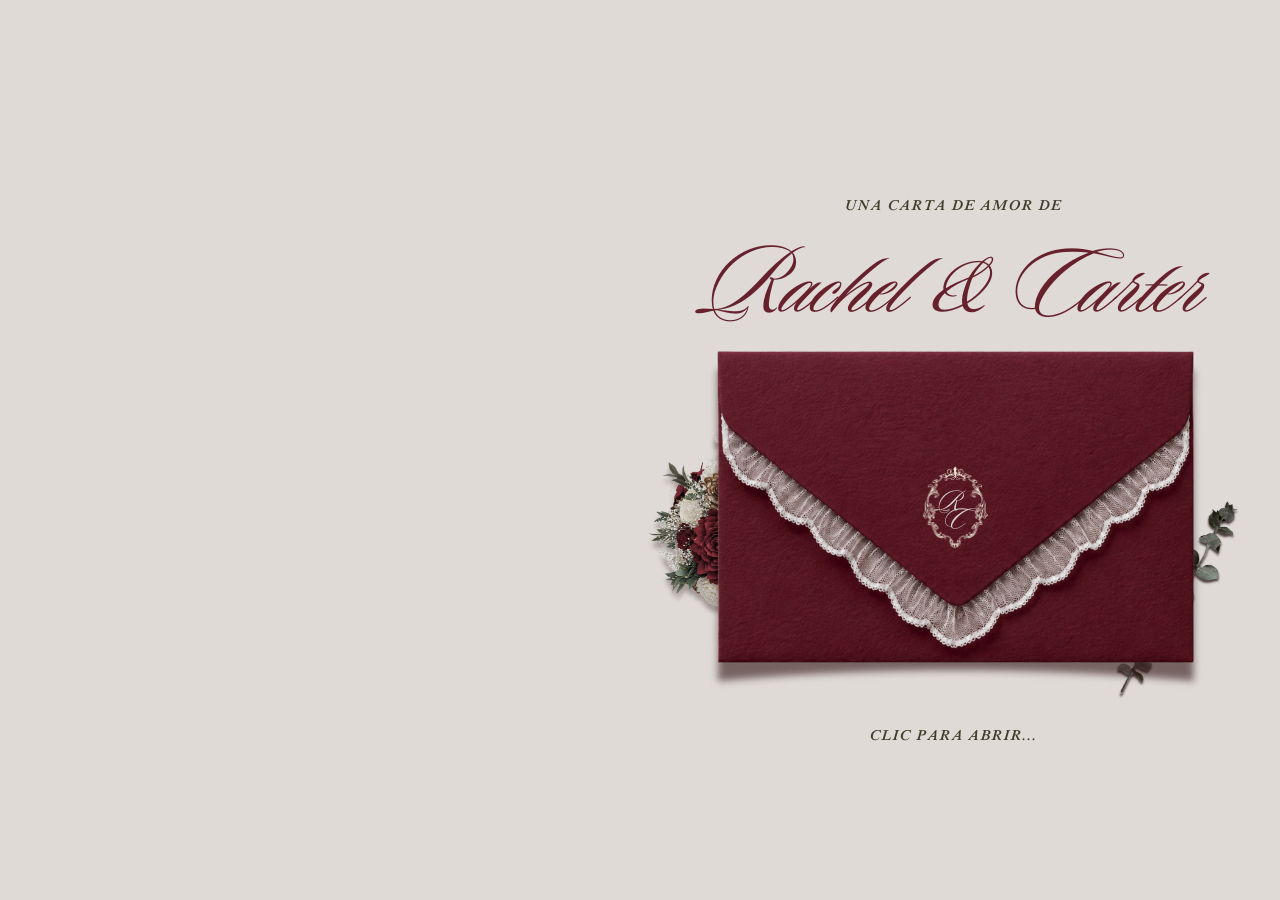
==== commit d037a097: "Unificar sobre y carta con animacion fluida de apertura y traduccion completa al espanol" ====
--- a/index.html
+++ b/index.html
@@ -1,5 +1,5 @@
 <!DOCTYPE html>
-<!-- saved from url=(0063)Home.html -->
+<!-- saved from url=(0067)Home.html -->
 <html dir="ltr" lang="es" class="x-default-marker theme light x6brqfx x1yowkxt x19aimcq EHoceA translated-ltr"><head>
 <style id="canva-wedding-fonts">
 /* ==========================================
@@ -329,7 +329,8 @@
   font-style: normal;
   font-display: swap;
 }
-</style><meta http-equiv="Content-Type" content="text/html; charset=UTF-8"><!----><title>You Are Invited</title><meta name="app-name" content="export_website"><meta name="build-version" content="e1c7386b341d5d6c7e8f38b10f91bb41e8d34382"><meta name="build-release-name" content="20260831-03-e1c7386"><meta name="build-deployment-group" content="STABLE"><meta name="viewport" content="width=device-width, initial-scale=1"><script nonce="">(function pushPageBuildIdentityToNativeShell(identity) {
+</style>
+<meta http-equiv="Content-Type" content="text/html; charset=UTF-8"><!----><title>Home</title><meta name="app-name" content="export_website"><meta name="build-version" content="e1c7386b341d5d6c7e8f38b10f91bb41e8d34382"><meta name="build-release-name" content="20260831-03-e1c7386"><meta name="build-deployment-group" content="STABLE"><meta name="viewport" content="width=device-width, initial-scale=1"><script nonce="">(function pushPageBuildIdentityToNativeShell(identity) {
   if (typeof window === 'undefined') {
     return;
   }
@@ -352,14 +353,14 @@
   } else {
     // No native platform detected. Nothing to notify.
   }
-})({stack: 'export_website', variant:  null , version: 'e1c7386b341d5d6c7e8f38b10f91bb41e8d34382', releaseName: '20260831-03-e1c7386', deploymentGroup: 'STABLE'});</script><link href="./escena1_files/7814b3fa33fe602c.ltr.css" rel="stylesheet" integrity="sha512-pFMf8jnnQUsvCk81jLaH9ThtFfeisCfI3pe9q20tTjCRYI3L6N4fFyC1eEn+Y0TskBKv0YIb/W5F8VEdqXFw2w==" crossorigin="anonymous"><link href="./escena1_files/static_font_4.ltr.css" rel="stylesheet"><link href="./escena1_files/6a8f501b35f532d2.runtime.js" rel="preload" as="script" crossorigin="anonymous" integrity="sha512-82V7R2aVkwmTcb0zvsV1qSVuKxlR2bXZUYfBUOL493Jq/7tOe1ys5MUkt5f6kZChsE+W/UtRee4J8U0sbc958g==" nonce=""><link href="./escena1_files/e6d9690df7022fb8.s4le6a.vendor.js" rel="preload" as="script" crossorigin="anonymous" integrity="sha512-CKTxAr+UOPx/MOoLT6ihX3xz5G6jP2q86jBMqT60c6kT+RnlKpA2RqUTjFa43m3XjRKkVQ3yGAwtSjfbxN0v2Q==" nonce=""><link href="./escena1_files/2e8232f4a9b1b766.vendor.js" rel="preload" as="script" crossorigin="anonymous" integrity="sha512-dCHzql7vidRelkWtFCHTESxai4lpTUwiWMpPBSS6EbLDnhWa48PbkM7FY0RDBxFt7siaX34iJfcA3U6fmacM4g==" nonce=""><link href="./escena1_files/b527c23e5a7baa68.strings.js" rel="preload" as="script" crossorigin="anonymous" integrity="sha512-B+bpqDF9TLigw/UcGini7hw4XYiq1Xe/BneK4Cyiji0vRWAF3TfpJk1z7MpNfKeBR36/IAsYusGANhAw68zKeQ==" nonce=""><link href="./escena1_files/a33182bfbf725b8c.en-GB.js" rel="preload" as="script" crossorigin="anonymous" integrity="sha512-Q6iNqyRIhNhOoNubL+pzETqDHT4MtNB4LlhKT80FRcLIZ8RrLLzk7R+YArq5lPClr5Ebgr3NEBwuLfliB3Z33Q==" nonce=""><link href="./escena1_files/eb5c0840dd0fb008.js" rel="preload" as="script" crossorigin="anonymous" integrity="sha512-4Ol+Up3r37ka4HMxUc+qVvcPSaHVUyOgp+xzRudZd4Hzk9H6XeiPHClYFGFPdfqQV/MkgE5SUHQjfEHm0G4veA==" nonce=""><meta name="referrer" content="strict-origin-when-cross-origin"><meta property="og:title" content="You Are Invited"><meta property="og:image" content="./assets/images/590afd3852f9e3162a159f4f96835e00.jpg"><meta property="og:type" content="website"><link rel="shortcut icon" href="./assets/images/0e0be3f439c80cb354719e8ea9791e11.png"><link rel="icon" href="./assets/images/3705a34a97665b009ca3a3077ab2a561.png" sizes="192x192"><link rel="apple-touch-icon" href="./assets/images/8196c648de2744b24fed5142c7d616f6.png" sizes="180x180"><script nonce="">window['__canva_website_bootstrap__'] = JSON.parse('{"A":"DAHTXSzE8DA","B":"eyJhbGciOiJkaXIiLCJlbmMiOiJBMjU2R0NNIiwia2lkIjoia2lkLTE3Nzg0NzAzNjEzOTQifQ..1ayGVP9bHCunG_K7.An2IEBl_urReW2-1oE9nzQzIGjvWHsLKFUDmmv_PLxex1ybMUlKUU6U37KF3aAd8xF51l0lxJg.jzAsQ98iLJbcdCnsOQPA1Q"}');</script><script nonce="">
+})({stack: 'export_website', variant:  null , version: 'e1c7386b341d5d6c7e8f38b10f91bb41e8d34382', releaseName: '20260831-03-e1c7386', deploymentGroup: 'STABLE'});</script><link href="./Home_files/7814b3fa33fe602c.ltr.css" rel="stylesheet" integrity="sha512-pFMf8jnnQUsvCk81jLaH9ThtFfeisCfI3pe9q20tTjCRYI3L6N4fFyC1eEn+Y0TskBKv0YIb/W5F8VEdqXFw2w==" crossorigin="anonymous"><link href="./Home_files/static_font_4.ltr.css" rel="stylesheet"><link href="./Home_files/6a8f501b35f532d2.runtime.js" rel="preload" as="script" crossorigin="anonymous" integrity="sha512-82V7R2aVkwmTcb0zvsV1qSVuKxlR2bXZUYfBUOL493Jq/7tOe1ys5MUkt5f6kZChsE+W/UtRee4J8U0sbc958g==" nonce=""><link href="./Home_files/e6d9690df7022fb8.s4le6a.vendor.js" rel="preload" as="script" crossorigin="anonymous" integrity="sha512-CKTxAr+UOPx/MOoLT6ihX3xz5G6jP2q86jBMqT60c6kT+RnlKpA2RqUTjFa43m3XjRKkVQ3yGAwtSjfbxN0v2Q==" nonce=""><link href="./Home_files/2e8232f4a9b1b766.vendor.js" rel="preload" as="script" crossorigin="anonymous" integrity="sha512-dCHzql7vidRelkWtFCHTESxai4lpTUwiWMpPBSS6EbLDnhWa48PbkM7FY0RDBxFt7siaX34iJfcA3U6fmacM4g==" nonce=""><link href="./Home_files/b527c23e5a7baa68.strings.js" rel="preload" as="script" crossorigin="anonymous" integrity="sha512-B+bpqDF9TLigw/UcGini7hw4XYiq1Xe/BneK4Cyiji0vRWAF3TfpJk1z7MpNfKeBR36/IAsYusGANhAw68zKeQ==" nonce=""><link href="./Home_files/a33182bfbf725b8c.en-GB.js" rel="preload" as="script" crossorigin="anonymous" integrity="sha512-Q6iNqyRIhNhOoNubL+pzETqDHT4MtNB4LlhKT80FRcLIZ8RrLLzk7R+YArq5lPClr5Ebgr3NEBwuLfliB3Z33Q==" nonce=""><link href="./Home_files/eb5c0840dd0fb008.js" rel="preload" as="script" crossorigin="anonymous" integrity="sha512-4Ol+Up3r37ka4HMxUc+qVvcPSaHVUyOgp+xzRudZd4Hzk9H6XeiPHClYFGFPdfqQV/MkgE5SUHQjfEHm0G4veA==" nonce=""><meta name="referrer" content="strict-origin-when-cross-origin"><meta property="og:title" content="You Are Invited"><meta property="og:image" content="./assets/images/590afd3852f9e3162a159f4f96835e00.jpg"><meta property="og:type" content="website"><link rel="shortcut icon" href="./assets/images/0e0be3f439c80cb354719e8ea9791e11.png"><link rel="icon" href="./assets/images/3705a34a97665b009ca3a3077ab2a561.png" sizes="192x192"><link rel="apple-touch-icon" href="./assets/images/8196c648de2744b24fed5142c7d616f6.png" sizes="180x180"><script nonce="">window['__canva_website_bootstrap__'] = JSON.parse('{"A":"DAHTXSzE8DA","B":"eyJhbGciOiJkaXIiLCJlbmMiOiJBMjU2R0NNIiwia2lkIjoia2lkLTE3Nzg0NzAzNjEzOTQifQ..1ayGVP9bHCunG_K7.An2IEBl_urReW2-1oE9nzQzIGjvWHsLKFUDmmv_PLxex1ybMUlKUU6U37KF3aAd8xF51l0lxJg.jzAsQ98iLJbcdCnsOQPA1Q"}');</script><script nonce="">
       document.addEventListener('contextmenu', (e) => {
         const isMedia = ['img', 'image', 'video', 'svg', 'picture'].some(
           tagName => tagName.localeCompare(e.target.tagName, undefined, { sensitivity: 'base' }) === 0,
         );
         isMedia && e.preventDefault();
       });
-    </script><style type="text/css"></style><style type="text/css"></style><link rel="stylesheet" type="text/css" href="./escena1_files/9bafa1f344f0e058.ltr.css"><link rel="stylesheet" type="text/css" href="./escena1_files/28f64f5a77f6500c.ltr.css"><link rel="stylesheet" type="text/css" href="./escena1_files/4b869a0c4034a3e7.ltr.css"><link rel="stylesheet" type="text/css" href="./escena1_files/2f3b114832a90fd5.ltr.css"><link rel="stylesheet" type="text/css" href="./escena1_files/dd6bdec6a9f4c205.ltr.css"><link rel="stylesheet" type="text/css" href="./escena1_files/60f0cdc861dbb375.ltr.css"><link type="text/css" rel="stylesheet" charset="UTF-8" href="./escena1_files/m=el_main_css"><link rel="stylesheet" type="text/css" href="./escena1_files/bae505f43a7a4075.ltr.css"><link rel="stylesheet" type="text/css" href="./escena1_files/8c7fef8a62d6d0d8.ltr.css"><link rel="stylesheet" type="text/css" href="./escena1_files/49165a5d963019da.ltr.css"><link rel="stylesheet" type="text/css" href="./escena1_files/aed45af5ff6f640a.ltr.css"><link rel="stylesheet" type="text/css" href="./escena1_files/9a76616ea31c870e.ltr.css"><link rel="stylesheet" type="text/css" href="./escena1_files/34af9172ab5ea11a.ltr.css">
+    </script><style type="text/css"></style><style type="text/css"></style><link rel="stylesheet" type="text/css" href="./Home_files/9bafa1f344f0e058.ltr.css"><link rel="stylesheet" type="text/css" href="./Home_files/28f64f5a77f6500c.ltr.css"><link rel="stylesheet" type="text/css" href="./Home_files/4b869a0c4034a3e7.ltr.css"><link rel="stylesheet" type="text/css" href="./Home_files/2f3b114832a90fd5.ltr.css"><link rel="stylesheet" type="text/css" href="./Home_files/dd6bdec6a9f4c205.ltr.css"><link rel="stylesheet" type="text/css" href="./Home_files/60f0cdc861dbb375.ltr.css"><link type="text/css" rel="stylesheet" charset="UTF-8" href="./Home_files/m=el_main_css"><link rel="stylesheet" type="text/css" href="./Home_files/bae505f43a7a4075.ltr.css"><link rel="stylesheet" type="text/css" href="./Home_files/8c7fef8a62d6d0d8.ltr.css"><link rel="stylesheet" type="text/css" href="./Home_files/49165a5d963019da.ltr.css"><link rel="stylesheet" type="text/css" href="./Home_files/aed45af5ff6f640a.ltr.css"><link rel="stylesheet" type="text/css" href="./Home_files/9a76616ea31c870e.ltr.css"><link rel="stylesheet" type="text/css" href="./Home_files/34af9172ab5ea11a.ltr.css">
 
 
 
@@ -515,4 +516,94 @@
 })();
 </script>
 
-</head><body><script nonce="">(function () {var classList = document.documentElement.classList;if (classList.contains('adaptive') && window.matchMedia('(prefers-color-scheme: dark)').matches) {classList.remove.apply(classList, ["x6brqfx","x1yowkxt","x19aimcq"]);classList.add.apply(classList, ["xo86nag","x1yowkxt","xntwwlm"]);}document.documentElement.classList.replace('adaptive', window.matchMedia('(prefers-color-scheme: dark)').matches ? 'dark' : 'light');})();</script><div id="root"><div class="yIDCqA"><main class="_8OlyIw"><div class="_4KoDHA"><div class="ZRRuDw"><div style="height: 100%; width: 100%;"><div class="KYQZFA"><section id="PByb2KV5jZ9P1h1c" class="rGeu6w" data-scroll-ready="true" style="background-color: rgb(223, 218, 214);"><div><div class="_8jGYJw" style="width: 1905px; height: 945px;"><div class="fMSICA h517IA" aria-hidden="false"><div class="_5yhCRQ"><div class="onhyOQ" style="width: 1905px; height: 945px; align-items: center;"><div class="twbtjQ"><div class="GDnEHQ" style="width: 1905px; height: 945px; background-color: rgb(255, 255, 255);"><div class="o2Yl2g"><div class="_mXnjA" lang="en-GB" style="width: 1905px; height: 945px;"><div class="_6t4CHA"><div class="a26Xuw"><div class="fbzKiw" style="background: rgb(223, 218, 214);"></div></div></div><div style="position: absolute; top: 94.5px; left: 94.5px; width: 1716px; height: 756px;"></div><div id="__id1140" class="DF_utQ _0xkaeQ" style="width: 252.97px; height: 237.45px; transform: translate(646.775px, 423.889px) rotate(-8.88178e-16deg);"><div class="Zp7NQw"><div class="a26Xuw"><div class="PcHy7w"><div class="uk_25A Ty61NA"><div class="H5qArQ"><div class="Izwocg" style="width: 257.978px; height: 237.45px; transform: translate(-5.00757px, -2.84217e-14px) rotate(0deg);"><img class="_7_i_XA" crossorigin="anonymous" draggable="false" src="./escena1_files/7dc097ba3aa67c0699091824026f14ed.png"></div></div></div></div></div><div style="position: absolute; top: 0px; left: 0px; transform-origin: 0px 0px; height: 237.45px; width: 252.97px; pointer-events: none; transform: scale(1);"><div class="TRWryw" style="clip-path: path(&quot;M 0 0 L 0 237.45 L 252.97 237.45 L 252.97 0 L 0 0&quot;);"></div></div></div><a class="_3zDNwA" aria-labelledby="__id1140" href="Home.html#page-1" target="_self" rel="noopener nofollow"></a></div><div id="__id1144" class="DF_utQ _0xkaeQ" style="width: 72.7786px; height: 236.679px; transform: translate(1140.03px, 482.761px) rotate(-161.152deg);"><div class="Zp7NQw"><div class="a26Xuw"><div class="PcHy7w"><div class="uk_25A Ty61NA"><div class="H5qArQ"><div class="Izwocg" style="width: 72.7786px; height: 236.679px; transform: translate(0px, 0px) rotate(0deg);"><img class="_7_i_XA" crossorigin="anonymous" draggable="false" src="./escena1_files/66a5d3083c1e065b38e126b0b30f7f8a.png"></div></div></div></div></div><div style="position: absolute; top: 0px; left: 0px; transform-origin: 0px 0px; height: 236.679px; width: 72.7786px; pointer-events: none; transform: scale(1);"></div></div><a class="_3zDNwA" aria-labelledby="__id1144" href="Home.html#page-1" target="_self" rel="noopener nofollow"></a></div><div id="__id1148" class="DF_utQ _0xkaeQ" style="width: 507.424px; height: 355.568px; transform: translate(701.782px, 335.185px);"><div class="Zp7NQw"><div class="a26Xuw"><div class="PcHy7w"><div class="uk_25A Ty61NA"><div class="H5qArQ"><div class="Izwocg" style="width: 587.919px; height: 440.94px; transform: translate(-40.2478px, -33.2001px) rotate(0deg);"><img class="_7_i_XA" crossorigin="anonymous" draggable="false" src="./escena1_files/2628c957b9f9df41845f2056ef40750e.png"></div></div></div></div></div><div style="position: absolute; top: 0px; left: 0px; transform-origin: 0px 0px; height: 355.568px; width: 507.424px; pointer-events: none; transform: scale(1);"><div class="TRWryw" style="clip-path: path(&quot;M 0 0 L 0 355.568 L 507.424 355.568 L 507.424 0 L 0 0&quot;);"></div></div></div><a class="_3zDNwA" aria-labelledby="__id1148" href="Home.html#page-1" target="_self" rel="noopener nofollow"></a></div><div id="__id1152" class="DF_utQ _0xkaeQ" style="width: 65.1956px; height: 97.7934px; transform: translate(922.896px, 457.434px);"><div class="Zp7NQw"><div class="a26Xuw"><div class="PcHy7w"><div class="uk_25A Ty61NA"><div class="H5qArQ"><div class="Izwocg" style="width: 65.1956px; height: 97.7934px; transform: translate(-6.99986e-07px, -6.39488e-14px) rotate(0deg);"><img class="_7_i_XA" crossorigin="anonymous" draggable="false" src="./escena1_files/72abceaf223d15163e66f6a52411ea31.png"></div></div></div></div></div><div style="position: absolute; top: 0px; left: 0px; transform-origin: 0px 0px; height: 97.7934px; width: 65.1956px; pointer-events: none; transform: scale(1);"></div></div><a class="_3zDNwA" aria-labelledby="__id1152" href="Home.html#page-1" target="_self" rel="noopener nofollow"></a></div><div id="LBz8sBVyHk02bZTk" class="DF_utQ _0xkaeQ" style="width: 27.9768px; height: 35.4717px; transform: translate(933.722px, 486.27px);"><div class="aF9o6Q _0yZ6Qg" style="writing-mode: horizontal-tb; width: 25.4108px; height: 32.2183px; transform: scale(1.10098, 1.10098); transform-origin: 0px 0px;"><div style="transform: translate(-0.380124px, 6.10913px);"><div class="E8yZTA"><div><div lang="en-GB" translate="no" class="_2UyCZQ vkN2Cw Mb8E_A e1_zQg"><p class="_28USrA YLyPKw w9fQyg uHzYVw MDzzPg AfeL7g XN6uKA _4N4NA" style="font-family: YAEz2L9phwY_0, auto; --H97cbQ: 27.1517px; color: rgb(221, 215, 209); line-height: 20px; letter-spacing: -0.028em; --gixK-A: 0; text-transform: none; --kJ5CrQ: 0; --zPlnxA: none; list-style-type: none;"><span class="a_GcMg" style="font-size: 1em; font-weight: 400; font-style: normal; color: rgb(221, 215, 209); font-kerning: none; text-decoration-line: none; text-decoration-thickness: initial; text-decoration-style: initial;">R</span></p></div></div></div></div></div></div><div id="LBxHqWcVV4F2xqDD" class="DF_utQ _0xkaeQ" style="width: 27.9768px; height: 35.4717px; transform: translate(940.631px, 504.006px);"><div class="aF9o6Q _0yZ6Qg" style="writing-mode: horizontal-tb; width: 25.4108px; height: 32.2183px; transform: scale(1.10098, 1.10098); transform-origin: 0px 0px;"><div style="transform: translate(-0.380124px, 6.10913px);"><div class="E8yZTA"><div><div lang="en-GB" translate="no" class="_2UyCZQ vkN2Cw Mb8E_A e1_zQg"><p class="_28USrA YLyPKw w9fQyg uHzYVw MDzzPg AfeL7g XN6uKA _4N4NA" style="font-family: YAEz2L9phwY_0, auto; --H97cbQ: 27.1517px; color: rgb(221, 215, 209); line-height: 20px; letter-spacing: -0.028em; --gixK-A: 0; text-transform: none; --kJ5CrQ: 0; --zPlnxA: none; list-style-type: none;"><span class="a_GcMg" style="font-size: 1em; font-weight: 400; font-style: normal; color: rgb(221, 215, 209); font-kerning: none; text-decoration-line: none; text-decoration-thickness: initial; text-decoration-style: initial;">C</span></p></div></div></div></div></div></div><div id="LBB596P36wwDq4fD" class="DF_utQ _0xkaeQ" style="width: 199.631px; height: 17.5587px; transform: translate(852.684px, 728.85px);"><div class="aF9o6Q _0yZ6Qg" style="writing-mode: horizontal-tb; width: 199.631px; height: 17.5587px;"><div style="transform: translate(0.367755px, -0.220653px);"><div class="E8yZTA"><div><div lang="en-GB" translate="no" class="_2UyCZQ vkN2Cw Mb8E_A e1_zQg"><p class="_28USrA AfeL7g XN6uKA _4N4NA" style="font-family: YAFcfkb7jcU_0, auto; --H97cbQ: 14.7102px; color: rgb(63, 63, 44); line-height: 18px; letter-spacing: 0.05em; --gixK-A: 0; text-transform: uppercase; --kJ5CrQ: 0; --zPlnxA: none; list-style-type: none;"><a href="Home.html#page-1" target="_self" draggable="false" rel="noopener nofollow" class="a_GcMg" style="font-size: 1em; font-weight: 400; font-style: normal; color: rgb(63, 63, 44); font-kerning: none; text-decoration-line: none; text-decoration-thickness: initial; text-decoration-style: initial;">Click to Open...</a></p></div></div></div></div></div></div><div id="LBHXJntVx8NLs9fr" class="DF_utQ _0xkaeQ" style="width: 645.557px; height: 119px; transform: translate(629.722px, 231.34px);"><div class="aF9o6Q _0yZ6Qg" style="writing-mode: horizontal-tb; width: 645.557px; height: 119px;"><div style="transform: translate(0px, 21.5px);"><div class="E8yZTA"><div><div lang="en-GB" translate="no" class="_2UyCZQ vkN2Cw Mb8E_A e1_zQg"><p class="_28USrA MDzzPg AfeL7g XN6uKA _4N4NA" style="font-family: YAEz2L9phwY_0, auto; --H97cbQ: 99.9998px; color: rgb(103, 33, 45); line-height: 76px; letter-spacing: 0em; --gixK-A: 0; text-transform: none; --kJ5CrQ: 0; --zPlnxA: none; list-style-type: none;"><span class="a_GcMg" style="font-size: 1em; font-weight: 400; font-style: normal; color: rgb(103, 33, 45); font-kerning: none; text-decoration-line: none; text-decoration-thickness: initial; text-decoration-style: initial;">Rachel &amp; Carter</span></p></div></div></div></div></div></div><div id="LBCWbbJZfWRvdTgw" class="DF_utQ _0xkaeQ" style="width: 385.598px; height: 17.5587px; transform: translate(759.701px, 199.671px);"><div class="aF9o6Q _0yZ6Qg" style="writing-mode: horizontal-tb; width: 385.598px; height: 17.5587px;"><div style="transform: translate(0.367755px, -0.220653px);"><div class="E8yZTA"><div><div lang="en-GB" translate="no" class="_2UyCZQ vkN2Cw Mb8E_A e1_zQg"><p class="_28USrA AfeL7g XN6uKA _4N4NA" style="font-family: YAFcfkb7jcU_0, auto; --H97cbQ: 14.7102px; color: rgb(63, 63, 44); line-height: 18px; letter-spacing: 0.05em; --gixK-A: 0; text-transform: uppercase; --kJ5CrQ: 0; --zPlnxA: none; list-style-type: none;"><a href="Home.html#page-1" target="_self" draggable="false" rel="noopener nofollow" class="a_GcMg" style="font-size: 1em; font-weight: 400; font-style: normal; color: rgb(63, 63, 44); font-kerning: none; text-decoration-line: none; text-decoration-thickness: initial; text-decoration-style: initial;">A LOVE LETTER FROM</a></p></div></div></div></div></div></div><div id="LBDVGm0f5mkRn87M" class="DF_utQ _0xkaeQ" style="width: 165.839px; height: 66.3525px; transform: translate(706.659px, 1156.65px);"><div class="aF9o6Q _0yZ6Qg" style="writing-mode: horizontal-tb; width: 297.424px; height: 119px; transform: scale(0.557585, 0.557585); transform-origin: 0px 0px;"><div style="transform: translate(0px, 21.5px);"><div class="E8yZTA"><div><div lang="en-GB" translate="no" class="_2UyCZQ vkN2Cw Mb8E_A e1_zQg"><p class="_28USrA MDzzPg AfeL7g XN6uKA _4N4NA" style="font-family: YAEz2L9phwY_0, auto; --H97cbQ: 99.9998px; color: rgb(103, 33, 45); line-height: 76px; letter-spacing: 0em; --gixK-A: 0; text-transform: none; --kJ5CrQ: 0; --zPlnxA: none; list-style-type: none;"><span class="a_GcMg" style="font-size: 1em; font-weight: 400; font-style: normal; color: rgb(103, 33, 45); font-kerning: none; text-decoration-line: none; text-decoration-thickness: initial; text-decoration-style: initial;">Rachel</span><span class="a_GcMg zYq_BQ" style="font-size: 1em; font-weight: 400; font-style: normal; color: rgb(103, 33, 45); font-kerning: none; text-decoration-line: none; text-decoration-thickness: initial; text-decoration-style: initial;"> </span></p></div></div></div></div></div></div><div id="LBF9VGBMYg8mBgck" class="DF_utQ _0xkaeQ" style="width: 165.839px; height: 66.3525px; transform: translate(761.96px, 1204.11px);"><div class="aF9o6Q _0yZ6Qg" style="writing-mode: horizontal-tb; width: 297.424px; height: 119px; transform: scale(0.557585, 0.557585); transform-origin: 0px 0px;"><div style="transform: translate(0px, 21.5px);"><div class="E8yZTA"><div><div lang="en-GB" translate="no" class="_2UyCZQ vkN2Cw Mb8E_A e1_zQg"><p class="_28USrA MDzzPg AfeL7g XN6uKA _4N4NA" style="font-family: YAEz2L9phwY_0, auto; --H97cbQ: 99.9998px; color: rgb(103, 33, 45); line-height: 76px; letter-spacing: 0em; --gixK-A: 0; text-transform: none; --kJ5CrQ: 0; --zPlnxA: none; list-style-type: none;"><span class="a_GcMg" style="font-size: 1em; font-weight: 400; font-style: normal; color: rgb(103, 33, 45); font-kerning: none; text-decoration-line: none; text-decoration-thickness: initial; text-decoration-style: initial;">Carter</span></p></div></div></div></div></div></div><div id="LB8JLbzHNYwBRRY4" class="DF_utQ _0xkaeQ" style="width: 63.0172px; height: 48.2912px; transform: translate(744.755px, 1198.49px);"><div class="aF9o6Q _0yZ6Qg" style="writing-mode: horizontal-tb; width: 49.0819px; height: 37.6123px; transform: scale(1.28392, 1.28392); transform-origin: 0px 0px;"><div style="transform: translate(0px, 6.80615px);"><div class="E8yZTA"><div><div lang="en-GB" translate="no" class="_2UyCZQ vkN2Cw Mb8E_A e1_zQg"><p class="_28USrA MDzzPg AfeL7g XN6uKA _4N4NA" style="font-family: YAGXhP81m8s_0, auto; --H97cbQ: 31.6565px; color: rgb(103, 33, 45); line-height: 24px; letter-spacing: 0em; --gixK-A: 0; text-transform: none; --kJ5CrQ: 0; --zPlnxA: none; list-style-type: none;"><span class="a_GcMg" style="font-size: 1em; font-weight: 400; font-style: normal; color: rgb(103, 33, 45); font-kerning: none; text-decoration-line: none; text-decoration-thickness: initial; text-decoration-style: initial;">&amp;</span></p></div></div></div></div></div></div></div></div></div><div class="QhExXw pKfnlA" style="width: 1905px; height: 945px; margin: 0px;"></div></div></div></div></div></div></div></section></div><div></div></div></div><div class="_C1wYA"></div></div></main></div></div><script nonce="">(function() {window['__canva_public_path__'] = 'assets\/'; window['bootstrap'] = JSON.parse('{"base":{"A?":"B","L":false,"N":false,"E":"e1c7386b341d5d6c7e8f38b10f91bb41e8d34382","j":"1768069","K":1788172364,"F":{"A?":"B"},"G":"CLIENT_FULL","I":"A","O":{"A?":"B"},"M":"/_online","X":{"A":"6a95584a90622b32f2c4dcbdbbbbed1e","B":"adf995e4bfbae63d","C":1},"U":[],"V":[],"a":{"K":"export_website","H":{}},"d":{"A":"wss://www.canva.com/_stream","B":{"F":"export_website"},"C":8388608},"b":{"A?":"H","C":{"a":"WEB"},"D":{"a":"WEB","c":"en-GB"},"E":{},"P":[],"Q":[],"R":false,"S":false}},"page":{"A":{"B":{"A?":"A","A":"TAGcbLa0hys","B":1},"C":{"A":1366.0,"B":768.0,"C":"D"},"Q":[],"R":[],"P":"en-GB","D":"Classic Burgundy Wedding Website Template - Lace & Found©","E":"","F":[],"d":{},"G":{},"Y":{},"a":[{"A":{"A":"w:K7mQ9xR3p","B":1},"B":{"A":{"A?":"P","A":{"C":"#dfdad6","D":0.0,"F":false,"J":false,"G":false,"H":false}},"B":{"A?":"U","A":{"B":"YAFcfkb7jcU,0","D":"24px","E":"normal","G":"#304254"}},"C":{"A?":"N","A":[],"B":[]},"D":{"A?":"N","A":[],"B":[]},"E":{"A?":"P","A":{"D":0.0,"F":false,"J":false,"G":false,"H":false}},"F":{"A?":"N","A":[{"A?":"C","A":10.0},{"A?":"C","A":0.0},{"A?":"C","A":10.0},{"A?":"C","A":0.0}],"B":[]},"H":{"A?":"D","A":3}}}],"b":[],"V":[],"W":[],"A":[{"A?":"j","Z":{"A?":"A","A":"TAGcbLa0hys","B":1},"a":"PB5q9rkFf3syx9gw","B":"You Are Invited","R":false,"S":false,"U":false,"P":"0","Q":{},"v":"B","t":[{"A?":"i","a":"PByb2KV5jZ9P1h1c","R":false,"S":false,"U":false,"Q":{},"W":[],"X":[],"H":[],"L":{},"C":{"A":1366.0,"B":768.0,"C":"D"},"D":{"A":true,"C":"#dfdad6","D":0.0,"F":false,"J":false,"G":false,"H":false},"r":[],"E":[{"A?":"I","A":335.3711677191514,"B":377.2754679887489,"D":252.9702527460588,"C":237.45012850635237,"E":-8.881784197001252E-16,"F":0.0,"BD":[],"BE":[],"BA":[],"BB":[],"X":{"A?":"B","A":8,"B":{"C":"B","G":{"A":1000000.0}}},"G":"#page-1","Q":false,"S":false,"P":[],"5":{},"T":{},"W":{},"_":"LBhVqR8dnlgWyCRb","a":{"B":{"A":{"A?":"d","A":"MAHNMNeU75Q","B":1},"I":{"A?":"d","A":"MAHNMEjwkuU","B":1},"B":{"A":-2.842170943040401E-14,"B":-5.007567667742109,"D":257.977820413801,"C":237.45012850635243,"E":0.0},"E":0.0,"C":{}},"D":0.0,"F":false,"J":false,"G":false,"H":false},"d":{"A":0.0,"B":"#000000","C":[],"f":true},"e":[0.0]},{"A?":"I","A":394.24364656476683,"B":870.532188389098,"D":72.77864506762917,"C":236.67852054513548,"E":-161.15161923317805,"F":0.0,"BD":[],"BE":[],"BA":[],"BB":[],"X":{"A?":"B","A":8,"B":{"C":"B","G":{"A":1000000.0}}},"G":"#page-1","Q":false,"S":false,"P":[],"5":{},"T":{},"W":{},"_":"LBd6cXmD0bKXWZCc","a":{"B":{"A":{"A?":"d","A":"MADpLhRRqkE","B":1},"I":{"A?":"d","A":"MAHNNL74JzA","B":1},"B":{"A":0.0,"B":0.0,"D":72.77864506762917,"C":236.67852054513548,"E":0.0},"E":0.0,"C":{}},"D":0.0,"F":false,"J":false,"G":false,"H":false},"e":[]},{"A?":"I","A":246.6674285776942,"B":432.2816979720775,"D":507.4238518821794,"C":355.567995260838,"E":0.0,"F":0.0,"BD":[],"BE":[],"BA":[],"BB":[],"X":{"A?":"B","A":8,"B":{"C":"B","G":{"A":1000000.0}}},"G":"#page-1","Q":false,"S":false,"P":[],"5":{},"T":{},"W":{},"_":"LBZfV7ny663T1KbV","a":{"B":{"A":{"A?":"d","A":"MAHNAGVEL-8","B":1},"I":{"A?":"d","A":"MAHNMKEKqWM","B":1},"B":{"A":-33.20007737595813,"B":-40.24782259158775,"D":587.9194970653549,"C":440.93962279901615,"E":0.0},"E":0.0,"C":{}},"D":0.0,"F":false,"J":false,"G":false,"H":false},"d":{"A":0.0,"B":"#000000","C":[],"f":true},"e":[0.0]},{"A?":"I","A":368.91674622791226,"B":653.3958132506604,"D":65.19562132501342,"C":97.79343408747664,"E":0.0,"F":0.0,"BD":[],"BE":[],"BA":[],"BB":[],"X":{"A?":"B","A":29,"B":{"D":"E","G":{"A":1000000.0}}},"G":"#page-1","Q":false,"S":false,"P":[],"5":{},"T":{},"W":{},"_":"LBd1jCxwL1h0LgGD","a":{"B":{"A":{"A?":"d","A":"MAHNAiD8SWk","B":1},"I":{"A?":"d","A":"MAHNAoWOvsU","B":1},"B":{"A":-6.394884621840902E-14,"B":-6.999855273193134E-7,"D":65.19562272498446,"C":97.7934340874767,"E":0.0},"E":0.0,"C":{}},"D":0.0,"F":false,"J":false,"G":false,"H":false},"e":[]},{"A?":"K","A":397.7528206773036,"B":664.2219289116218,"D":27.97682240534866,"C":35.47172947290117,"E":0.0,"F":0.0,"BD":[],"BE":[],"BA":[],"BB":[],"X":{"A?":"B","A":29,"B":{"D":"E","G":{"A":1000000.0}}},"Q":false,"S":false,"P":[],"5":{},"T":{},"W":{},"_":"LBz8sBVyHk02bZTk","a":{"A":[],"B":[],"C":{"A":["R\\n"],"B":[2],"C":[{"B":false,"C":"YAEz2L9phwY,0","D":false,"F":false,"G":"27.1517px","H":false,"J":false,"L":false,"M":"#ddd7d1","N":false,"P":false,"R":false,"T":false,"V":false,"W":"-0.028em","X":false,"BN":false,"Y":"0.75em","Z":false,"b":false,"c":"center","d":false,"f":false,"h":false,"j":false,"BL":false,"l":false,"n":false,"p":false,"r":false,"t":false,"v":false,"x":false,"z":false,"1":false,"3":false,"5":false,"7":false,"9":false,"_":false,"BB":false,"BD":false,"BF":false,"BG":"none","BH":false,"BJ":false,"BP":false,"BR":false,"BT":false,"B-":[],"B_":[],"CA":{}},{"B":false,"D":false,"F":false,"H":false,"J":false,"L":false,"N":false,"P":false,"Q":"#page-1","R":false,"S":"0μs","T":false,"V":false,"X":false,"BN":false,"Z":false,"a":"ltr","b":false,"d":false,"e":"none","f":false,"g":"0","h":false,"j":false,"BL":false,"k":"0em","l":false,"n":false,"o":"none","p":false,"q":"normal","r":false,"s":"on","t":false,"u":"on","v":false,"w":"on","x":false,"z":false,"1":false,"3":false,"5":false,"6":"1em","7":false,"8":"0em","9":false,"-":"p","_":false,"BA":"none","BB":false,"BD":false,"BE":"body","BF":false,"BH":false,"BI":"0em","BJ":false,"BP":false,"BR":false,"BT":false,"B-":[],"B_":[],"CA":{}},{"B":false,"D":true,"F":false,"H":true,"J":false,"L":false,"N":true,"P":false,"R":true,"T":true,"V":false,"X":true,"BN":false,"Z":true,"b":true,"d":true,"f":true,"h":true,"j":false,"BL":false,"l":true,"n":false,"p":true,"r":true,"t":true,"v":true,"x":true,"z":false,"1":false,"3":false,"5":false,"7":true,"9":true,"_":true,"BB":true,"BD":false,"BF":true,"BH":true,"BJ":true,"BP":false,"BR":false,"BT":false,"B-":[],"B_":[],"CA":{}}],"D":[0,1,1],"E":{}},"E":{},"G":{}},"b":{"A":[2]},"d":"A","e":25.410790268967943,"f":32.218265,"l":false,"h":"A"},{"A?":"K","A":415.4886854137542,"B":671.1314691823674,"D":27.97682240534866,"C":35.471731572857664,"E":0.0,"F":0.0,"BD":[],"BE":[],"BA":[],"BB":[],"X":{"A?":"B","A":29,"B":{"D":"E","G":{"A":1000000.0}}},"Q":false,"S":false,"P":[],"5":{},"T":{},"W":{},"_":"LBxHqWcVV4F2xqDD","a":{"A":[],"B":[],"C":{"A":["C\\n"],"B":[2],"C":[{"B":false,"C":"YAEz2L9phwY,0","D":false,"F":false,"G":"27.1517px","H":false,"J":false,"L":false,"M":"#ddd7d1","N":false,"P":false,"R":false,"T":false,"V":false,"W":"-0.028em","X":false,"BN":false,"Y":"0.75em","Z":false,"b":false,"c":"center","d":false,"f":false,"h":false,"j":false,"BL":false,"l":false,"n":false,"p":false,"r":false,"t":false,"v":false,"x":false,"z":false,"1":false,"3":false,"5":false,"7":false,"9":false,"_":false,"BB":false,"BD":false,"BF":false,"BG":"none","BH":false,"BJ":false,"BP":false,"BR":false,"BT":false,"B-":[],"B_":[],"CA":{}},{"B":false,"D":false,"F":false,"H":false,"J":false,"L":false,"N":false,"P":false,"Q":"#page-1","R":false,"S":"0μs","T":false,"V":false,"X":false,"BN":false,"Z":false,"a":"ltr","b":false,"d":false,"e":"none","f":false,"g":"0","h":false,"j":false,"BL":false,"k":"0em","l":false,"n":false,"o":"none","p":false,"q":"normal","r":false,"s":"on","t":false,"u":"on","v":false,"w":"on","x":false,"z":false,"1":false,"3":false,"5":false,"6":"1em","7":false,"8":"0em","9":false,"-":"p","_":false,"BA":"none","BB":false,"BD":false,"BE":"body","BF":false,"BH":false,"BI":"0em","BJ":false,"BP":false,"BR":false,"BT":false,"B-":[],"B_":[],"CA":{}},{"B":false,"D":true,"F":false,"H":true,"J":false,"L":false,"N":true,"P":false,"R":true,"T":true,"V":false,"X":true,"BN":false,"Z":true,"b":true,"d":true,"f":true,"h":true,"j":false,"BL":false,"l":true,"n":false,"p":true,"r":true,"t":true,"v":true,"x":true,"z":false,"1":false,"3":false,"5":false,"7":true,"9":true,"_":true,"BB":true,"BD":false,"BF":true,"BH":true,"BJ":true,"BP":false,"BR":false,"BT":false,"B-":[],"B_":[],"CA":{}}],"D":[0,1,1],"E":{}},"E":{},"G":{}},"b":{"A":[2]},"d":"A","e":25.410790268967943,"f":32.218266907348635,"l":false,"h":"A"},{"A?":"K","A":640.3325514223059,"B":583.1842528037222,"D":199.63149439255562,"C":17.558694,"E":0.0,"F":0.0,"BD":[],"BE":[],"BA":[],"BB":[],"X":{"A?":"B","A":8,"B":{"C":"B","G":{"A":1000000.0}}},"Q":false,"S":false,"P":[],"5":{},"T":{},"W":{},"_":"LBB596P36wwDq4fD","a":{"A":[],"B":[],"C":{"A":["Click to Open...\\n"],"B":[17],"C":[{"B":false,"C":"YAFcfkb7jcU,0","D":false,"F":false,"G":"14.7102px","H":false,"I":"normal","J":false,"K":"normal","L":false,"M":"#3f3f2c","N":false,"P":false,"Q":"#page-1","R":false,"S":"0μs","T":false,"V":false,"W":"0.05em","X":false,"BN":false,"Y":"1.23em","Z":false,"a":"ltr","b":false,"c":"center","d":false,"e":"none","f":false,"g":"0","h":false,"j":false,"BL":false,"k":"0em","l":false,"n":false,"o":"none","p":false,"q":"none","r":false,"s":"off","t":false,"u":"off","v":false,"w":"off","x":false,"z":false,"0":"uppercase","1":false,"3":false,"5":false,"6":"1em","7":false,"8":"0em","9":false,"-":"p","_":false,"BA":"none","BB":false,"BC":"0em","BD":false,"BE":"body","BF":false,"BG":"none","BH":false,"BI":"0em","BJ":false,"BP":false,"BR":false,"BT":false,"B-":[],"B_":[],"CA":{}},{"B":false,"D":true,"F":false,"H":true,"J":true,"L":true,"N":true,"P":false,"R":true,"T":true,"V":false,"X":true,"BN":false,"Z":true,"b":true,"d":true,"f":true,"h":true,"j":false,"BL":false,"l":true,"n":false,"p":true,"r":true,"t":true,"v":true,"x":true,"z":false,"1":true,"3":false,"5":false,"7":true,"9":true,"_":true,"BB":true,"BD":true,"BF":true,"BH":true,"BJ":true,"BP":false,"BR":false,"BT":false,"B-":[],"B_":[],"CA":{}}],"D":[0,17],"E":{}},"E":{},"G":{}},"b":{"A":[17]},"d":"A","l":false,"h":"A"},{"A?":"K","A":142.8228669981405,"B":360.2215431431007,"D":645.5569137137986,"C":118.99992162939452,"E":0.0,"F":0.0,"BD":[],"BE":[],"BA":[],"BB":[],"X":{"A?":"B","A":8,"B":{"C":"B","G":{"A":1000000.0}}},"Q":false,"S":false,"P":[],"5":{},"T":{},"W":{},"_":"LBHXJntVx8NLs9fr","a":{"A":[],"B":[],"C":{"A":["Rachel & Carter\\n"],"B":[16],"C":[{"B":false,"C":"YAEz2L9phwY,0","D":false,"F":false,"G":"99.9998px","H":false,"J":false,"L":false,"M":"#67212d","N":false,"P":false,"R":false,"T":false,"V":false,"X":false,"BN":false,"Y":"0.77em","Z":false,"b":false,"c":"center","d":false,"f":false,"h":false,"j":false,"BL":false,"l":false,"n":false,"p":false,"r":false,"t":false,"v":false,"x":false,"z":false,"1":false,"3":false,"5":false,"7":false,"9":false,"_":false,"BB":false,"BD":false,"BF":false,"BG":"none","BH":false,"BJ":false,"BP":false,"BR":false,"BT":false,"B-":[],"B_":[],"CA":{}},{"B":false,"D":false,"F":false,"H":false,"J":false,"L":false,"N":false,"P":false,"Q":"#page-1","R":false,"S":"0μs","T":false,"V":false,"W":"0em","X":false,"BN":false,"Z":false,"a":"ltr","b":false,"d":false,"e":"none","f":false,"g":"0","h":false,"j":false,"BL":false,"k":"0em","l":false,"n":false,"o":"none","p":false,"q":"normal","r":false,"s":"off","t":false,"u":"off","v":false,"w":"off","x":false,"z":false,"1":false,"3":false,"5":false,"6":"1em","7":false,"8":"0em","9":false,"-":"p","_":false,"BA":"none","BB":false,"BD":false,"BE":"body","BF":false,"BH":false,"BI":"0em","BJ":false,"BP":false,"BR":false,"BT":false,"B-":[],"B_":[],"CA":{}},{"B":false,"D":true,"F":false,"H":true,"J":false,"L":false,"N":true,"P":false,"R":true,"T":true,"V":false,"X":true,"BN":false,"Z":true,"b":true,"d":true,"f":true,"h":true,"j":false,"BL":false,"l":true,"n":false,"p":true,"r":true,"t":true,"v":true,"x":true,"z":false,"1":false,"3":false,"5":false,"7":true,"9":true,"_":true,"BB":true,"BD":false,"BF":true,"BH":true,"BJ":true,"BP":false,"BR":false,"BT":false,"B-":[],"B_":[],"CA":{}}],"D":[0,15,1],"E":{}},"E":{},"G":{}},"b":{"A":[16]},"d":"A","l":false,"h":"A"},{"A?":"K","A":111.15329412665963,"B":490.20114674864465,"D":385.59770650271065,"C":17.558694,"E":0.0,"F":0.0,"BD":[],"BE":[],"BA":[],"BB":[],"X":{"A?":"B","A":8,"B":{"C":"B","G":{"A":1000000.0}}},"Q":false,"S":false,"P":[],"5":{},"T":{},"W":{},"_":"LBCWbbJZfWRvdTgw","a":{"A":[],"B":[],"C":{"A":["A LOVE LETTER FROM\\n"],"B":[19],"C":[{"B":false,"C":"YAFcfkb7jcU,0","D":false,"F":false,"G":"14.7102px","H":false,"I":"normal","J":false,"K":"normal","L":false,"M":"#3f3f2c","N":false,"P":false,"Q":"#page-1","R":false,"S":"0μs","T":false,"V":false,"W":"0.05em","X":false,"BN":false,"Y":"1.23em","Z":false,"a":"ltr","b":false,"c":"center","d":false,"e":"none","f":false,"g":"0","h":false,"j":false,"BL":false,"k":"0em","l":false,"n":false,"o":"none","p":false,"q":"none","r":false,"s":"off","t":false,"u":"off","v":false,"w":"off","x":false,"z":false,"0":"uppercase","1":false,"3":false,"5":false,"6":"1em","7":false,"8":"0em","9":false,"-":"p","_":false,"BA":"none","BB":false,"BC":"0em","BD":false,"BE":"body","BF":false,"BG":"none","BH":false,"BI":"0em","BJ":false,"BP":false,"BR":false,"BT":false,"B-":[],"B_":[],"CA":{}},{"B":false,"D":true,"F":false,"H":true,"J":true,"L":true,"N":true,"P":false,"R":true,"T":true,"V":false,"X":true,"BN":false,"Z":true,"b":true,"d":true,"f":true,"h":true,"j":false,"BL":false,"l":true,"n":false,"p":true,"r":true,"t":true,"v":true,"x":true,"z":false,"1":true,"3":false,"5":false,"7":true,"9":true,"_":true,"BB":true,"BD":true,"BF":true,"BH":true,"BJ":true,"BP":false,"BR":false,"BT":false,"B-":[],"B_":[],"CA":{}}],"D":[0,19],"E":{}},"E":{},"G":{}},"b":{"A":[19]},"d":"A","l":false,"h":"A"},{"A?":"K","A":1156.6490515524754,"B":706.6585856452425,"D":165.8388093582875,"C":66.35251496525791,"E":0.0,"F":0.0,"BD":[],"BE":[],"BA":[],"BB":[],"X":{"A?":"B","A":8,"B":{"C":"B","G":{"A":1282051.282051282},"H":{"A":512820.5128205128}}},"Q":false,"S":false,"P":[],"5":{},"T":{},"W":{},"_":"LBDVGm0f5mkRn87M","a":{"A":[],"B":[],"C":{"A":["Rachel \\n"],"B":[8],"C":[{"B":false,"C":"YAEz2L9phwY,0","D":false,"F":false,"G":"99.9998px","H":false,"J":false,"L":false,"M":"#67212d","N":false,"P":false,"R":false,"T":false,"V":false,"X":false,"BN":false,"Y":"0.77em","Z":false,"b":false,"c":"center","d":false,"f":false,"h":false,"j":false,"BL":false,"l":false,"n":false,"p":false,"r":false,"t":false,"v":false,"x":false,"z":false,"1":false,"3":false,"5":false,"7":false,"9":false,"_":false,"BB":false,"BD":false,"BF":false,"BG":"none","BH":false,"BJ":false,"BP":false,"BR":false,"BT":false,"B-":[],"B_":[],"CA":{}},{"B":false,"D":false,"F":false,"H":false,"J":false,"L":false,"N":false,"P":false,"Q":"#page-1","R":false,"S":"0μs","T":false,"V":false,"W":"0em","X":false,"BN":false,"Z":false,"a":"ltr","b":false,"d":false,"e":"none","f":false,"g":"0","h":false,"j":false,"BL":false,"k":"0em","l":false,"n":false,"o":"none","p":false,"q":"normal","r":false,"s":"off","t":false,"u":"off","v":false,"w":"off","x":false,"z":false,"1":false,"3":false,"5":false,"6":"1em","7":false,"8":"0em","9":false,"-":"p","_":false,"BA":"none","BB":false,"BD":false,"BE":"body","BF":false,"BH":false,"BI":"0em","BJ":false,"BP":false,"BR":false,"BT":false,"B-":[],"B_":[],"CA":{}},{"B":false,"D":true,"F":false,"H":true,"J":false,"L":false,"N":true,"P":false,"R":true,"T":true,"V":false,"X":true,"BN":false,"Z":true,"b":true,"d":true,"f":true,"h":true,"j":false,"BL":false,"l":true,"n":false,"p":true,"r":true,"t":true,"v":true,"x":true,"z":false,"1":false,"3":false,"5":false,"7":true,"9":true,"_":true,"BB":true,"BD":false,"BF":true,"BH":true,"BJ":true,"BP":false,"BR":false,"BT":false,"B-":[],"B_":[],"CA":{}}],"D":[0,7,1],"E":{}},"E":{},"G":{}},"b":{"A":[8]},"d":"A","e":297.42362180365626,"f":118.99992162939452,"l":false,"h":"A"},{"A?":"K","A":1204.1058637539174,"B":761.9597605718095,"D":165.8388093582875,"C":66.35251496525791,"E":0.0,"F":0.0,"BD":[],"BE":[],"BA":[],"BB":[],"X":{"A?":"B","A":8,"B":{"C":"B","G":{"A":1282051.282051282},"H":{"A":512820.5128205128}}},"Q":false,"S":false,"P":[],"5":{},"T":{},"W":{},"_":"LBF9VGBMYg8mBgck","a":{"A":[],"B":[],"C":{"A":["Carter\\n"],"B":[7],"C":[{"B":false,"C":"YAEz2L9phwY,0","D":false,"F":false,"G":"99.9998px","H":false,"J":false,"L":false,"M":"#67212d","N":false,"P":false,"R":false,"T":false,"V":false,"X":false,"BN":false,"Y":"0.77em","Z":false,"b":false,"c":"center","d":false,"f":false,"h":false,"j":false,"BL":false,"l":false,"n":false,"p":false,"r":false,"t":false,"v":false,"x":false,"z":false,"1":false,"3":false,"5":false,"7":false,"9":false,"_":false,"BB":false,"BD":false,"BF":false,"BH":false,"BJ":false,"BP":false,"BR":false,"BT":false,"B-":[],"B_":[],"CA":{}},{"B":false,"D":false,"F":false,"H":false,"J":false,"L":false,"N":false,"P":false,"R":false,"T":false,"V":false,"X":false,"BN":false,"Z":false,"b":false,"d":false,"f":false,"h":false,"j":false,"BL":false,"l":false,"n":false,"p":false,"r":false,"t":false,"v":false,"x":false,"z":false,"1":false,"3":false,"5":false,"7":false,"9":false,"_":false,"BB":false,"BD":false,"BF":false,"BG":"none","BH":false,"BJ":false,"BP":false,"BR":false,"BT":false,"B-":[],"B_":[],"CA":{}},{"B":false,"D":false,"F":false,"H":false,"J":false,"L":false,"N":false,"P":false,"Q":"#page-1","R":false,"S":"0μs","T":false,"V":false,"W":"0em","X":false,"BN":false,"Z":false,"a":"ltr","b":false,"d":false,"e":"none","f":false,"g":"0","h":false,"j":false,"BL":false,"k":"0em","l":false,"n":false,"o":"none","p":false,"q":"normal","r":false,"s":"off","t":false,"u":"off","v":false,"w":"off","x":false,"z":false,"1":false,"3":false,"5":false,"6":"1em","7":false,"8":"0em","9":false,"-":"p","_":false,"BA":"none","BB":false,"BD":false,"BE":"body","BF":false,"BH":false,"BI":"0em","BJ":false,"BP":false,"BR":false,"BT":false,"B-":[],"B_":[],"CA":{}},{"B":false,"D":true,"F":false,"H":true,"J":false,"L":false,"N":true,"P":false,"R":true,"T":true,"V":false,"X":true,"BN":false,"Z":true,"b":true,"d":true,"f":true,"h":true,"j":false,"BL":false,"l":true,"n":false,"p":true,"r":true,"t":true,"v":true,"x":true,"z":false,"1":false,"3":false,"5":false,"7":true,"9":true,"_":true,"BB":true,"BD":false,"BF":true,"BH":true,"BJ":true,"BP":false,"BR":false,"BT":false,"B-":[],"B_":[],"CA":{}}],"D":[0,1,5,1],"E":{}},"E":{},"G":{}},"b":{"A":[7]},"d":"A","e":297.42362180365626,"f":118.99992162939452,"l":false,"h":"A"},{"A?":"K","A":1198.4903136982496,"B":744.7546079640724,"D":63.017208713559384,"C":48.291154820340815,"E":0.0,"F":0.0,"BD":[],"BE":[],"BA":[],"BB":[],"X":{"A?":"B","A":8,"B":{"C":"B","G":{"A":1282051.282051282},"H":{"A":512820.5128205128}}},"Q":false,"S":false,"P":[],"5":{},"T":{},"W":{},"_":"LB8JLbzHNYwBRRY4","a":{"A":[],"B":[],"C":{"A":["&\\n"],"B":[2],"C":[{"B":false,"C":"YAGXhP81m8s,0","D":false,"F":false,"G":"31.6565px","H":false,"J":false,"L":false,"M":"#67212d","N":false,"P":false,"R":false,"T":false,"V":false,"X":false,"BN":false,"Y":"0.77em","Z":false,"b":false,"c":"center","d":false,"f":false,"h":false,"j":false,"BL":false,"l":false,"n":false,"p":false,"r":false,"t":false,"v":false,"x":false,"z":false,"1":false,"3":false,"5":false,"7":false,"9":false,"_":false,"BB":false,"BD":false,"BF":false,"BH":false,"BJ":false,"BP":false,"BR":false,"BT":false,"B-":[],"B_":[],"CA":{}},{"B":false,"D":false,"F":false,"H":false,"J":false,"L":false,"N":false,"P":false,"Q":"#page-1","R":false,"S":"0μs","T":false,"V":false,"W":"0em","X":false,"BN":false,"Z":false,"a":"ltr","b":false,"d":false,"e":"none","f":false,"g":"0","h":false,"j":false,"BL":false,"k":"0em","l":false,"n":false,"o":"none","p":false,"q":"normal","r":false,"s":"off","t":false,"u":"off","v":false,"w":"off","x":false,"z":false,"1":false,"3":false,"5":false,"6":"1em","7":false,"8":"0em","9":false,"-":"p","_":false,"BA":"none","BB":false,"BD":false,"BE":"body","BF":false,"BG":"none","BH":false,"BI":"0em","BJ":false,"BP":false,"BR":false,"BT":false,"B-":[],"B_":[],"CA":{}},{"B":false,"D":true,"F":false,"H":true,"J":false,"L":false,"N":true,"P":false,"R":true,"T":true,"V":false,"X":true,"BN":false,"Z":true,"b":true,"d":true,"f":true,"h":true,"j":false,"BL":false,"l":true,"n":false,"p":true,"r":true,"t":true,"v":true,"x":true,"z":false,"1":false,"3":false,"5":false,"7":true,"9":true,"_":true,"BB":true,"BD":false,"BF":true,"BH":true,"BJ":true,"BP":false,"BR":false,"BT":false,"B-":[],"B_":[],"CA":{}}],"D":[0,1,1],"E":{}},"E":{},"G":{}},"b":{"A":[2]},"d":"A","e":49.08190688801642,"f":37.612296907348636,"l":false,"h":"A"}],"I":[]}],"u":[],"L":{}},{"A?":"j","Z":{"A?":"A","C":"tAEW8R8e5hc","A":"TAGcbLa0hys","B":1},"a":"PBwPjBLv1pybvS7m","B":"Home","R":false,"S":false,"U":false,"M":5000000.0,"P":"1","Q":{},"v":"B","t":[{"A?":"i","a":"PBnVwKBzJxQZpBf8","R":false,"S":false,"U":false,"M":5000000.0,"Q":{},"W":[],"X":[],"H":[],"L":{},"C":{"A":1366.0,"B":2721.0,"C":"D"},"D":{"A":true,"C":"#dfdad6","D":0.0,"F":false,"J":false,"G":false,"H":false},"r":[],"E":[{"A?":"L","A":2227.1551775003827,"B":0.0,"D":1366.0,"C":493.8448224996173,"E":0.0,"F":1.0,"BD":[],"BE":[],"BA":[],"BB":[],"X":{"A?":"B","A":8,"B":{"C":"B","G":{"A":1000000.0}}},"Q":false,"S":false,"P":[],"5":{},"T":{},"W":{},"_":"LBddhrNn1SzDrDdp","a":{"a":{"A":{"D":0.0,"F":false,"J":false,"G":false,"H":false},"C":[]}},"b":{"A":[{"A":["a"]}],"B":["1fr"],"C":["1fr"],"D":10.0,"E":10.0}},{"A?":"I","A":723.5345201325093,"B":690.2529018775822,"D":372.76072838550414,"C":527.4167752688516,"E":0.0,"F":0.0,"BD":[],"BE":[],"BA":[],"BB":[],"X":{"A?":"B","A":8,"B":{"C":"B","G":{"A":1000000.0}}},"Q":false,"S":false,"P":[],"5":{},"T":{},"W":{},"_":"LBpLmQZjpBG7xV3Z","a":{"B":{"A":{"A?":"d","A":"MAHTjwN3t1I","B":1},"I":{"A?":"d","A":"MAHTlkuePkk","B":1},"B":{"A":-5.684341886080802E-14,"B":-2.842170943040401E-14,"D":372.7607283855042,"C":527.4167752688517,"E":0.0},"E":0.0,"C":{}},"D":0.0,"F":false,"J":false,"G":false,"H":false},"d":{"A":0.0,"B":"#000000","C":[],"f":true},"e":[0.0]},{"A?":"I","A":1149.63100248472,"B":333.8816559278,"D":375.6998828477087,"C":269.064596841697,"E":-43.016794853119876,"F":0.0,"BD":[],"BE":[],"BA":[],"BB":[],"X":{"A?":"B","A":8,"B":{"C":"B","G":{"A":1000000.0}}},"Q":false,"S":false,"P":[],"5":{},"T":{},"W":{},"_":"LBVyKZX4B8XBg3hg","a":{"B":{"A":{"A?":"d","A":"MAHTYQMTEGA","B":1},"I":{"A?":"d","A":"MAHTj4fmnx8","B":1},"B":{"A":2.842170943040401E-14,"B":-27.89701241483678,"D":403.5968952625455,"C":269.064596841697,"E":0.0},"E":0.0,"C":{}},"D":0.0,"F":false,"J":false,"G":false,"H":false},"e":[]},{"A?":"I","A":672.5758133018962,"B":574.8999934629602,"D":169.6996108612521,"C":87.04431085155062,"E":21.359414602512906,"F":0.0,"BD":[],"BE":[],"BA":[],"BB":[],"X":{"A?":"B","A":8,"B":{"C":"B","G":{"A":1000000.0}}},"Q":false,"S":false,"P":[],"5":{},"T":{},"W":{},"_":"LB7DX2NhJtvKWFJ2","a":{"B":{"A":{"A?":"d","A":"MAHCgCH_sn4","B":1},"I":{"A?":"d","A":"MAHNMbagcl4","B":1},"B":{"A":-24.55455840031791,"B":-22.406377445860784,"D":205.74465283937604,"C":131.0826757265303,"E":0.0},"E":0.0,"C":{}},"D":0.0,"F":false,"J":false,"G":true,"H":false},"e":[]},{"A?":"K","A":653.9448818897637,"B":664.7222269124113,"D":20.421687907461198,"C":1.0,"E":0.0,"F":0.0,"BD":[],"BE":[],"BA":[],"BB":[],"X":{"A?":"B","A":8,"B":{"C":"B","G":{"A":1000000.0}}},"Q":false,"S":false,"P":[],"5":{},"T":{},"W":{},"_":"LBpJ6SC7lndmpTS3","a":{"A":[],"B":[],"C":{"A":["\x3c BACK to envelope\\n"],"B":[19],"C":[{"B":false,"C":"YAFdtQi73Xs,0","D":false,"F":false,"G":"12px","H":false,"I":"bold","J":false,"L":false,"M":"#ae3927","N":false,"P":false,"Q":"#page-0","R":false,"T":false,"V":false,"W":"0.12em","X":false,"BN":false,"Z":false,"b":false,"c":"center","d":false,"f":false,"h":false,"j":false,"BL":false,"l":false,"n":false,"p":false,"r":false,"s":"on","t":false,"u":"on","v":false,"w":"on","x":false,"z":false,"0":"uppercase","1":false,"3":false,"5":false,"7":false,"9":false,"_":false,"BB":false,"BD":false,"BF":false,"BG":"none","BH":false,"BJ":false,"BP":false,"BR":false,"BT":false,"B-":[],"B_":[],"CA":{}},{"B":false,"D":false,"F":false,"H":false,"J":false,"L":false,"N":false,"P":false,"R":false,"T":false,"V":false,"X":false,"BN":false,"Z":false,"b":false,"d":false,"f":false,"h":false,"j":false,"BL":false,"l":false,"n":false,"p":false,"r":false,"t":true,"v":true,"x":true,"z":false,"1":false,"3":false,"5":false,"7":false,"9":false,"_":false,"BB":false,"BD":false,"BF":false,"BH":false,"BJ":false,"BP":false,"BR":false,"BT":false,"B-":[],"B_":[],"CA":{}},{"B":false,"D":false,"F":false,"H":false,"J":false,"L":false,"N":false,"P":false,"R":false,"S":"0μs","T":false,"V":false,"X":false,"BN":false,"Y":"1.4em","Z":false,"a":"ltr","b":false,"d":false,"e":"none","f":false,"g":"0","h":false,"j":false,"BL":false,"k":"0em","l":false,"n":false,"o":"none","p":false,"q":"normal","r":false,"s":"on","t":false,"u":"on","v":false,"w":"on","x":false,"z":false,"1":false,"3":false,"5":false,"6":"1em","7":false,"8":"0em","9":false,"-":"p","_":false,"BB":false,"BC":"0em","BD":false,"BE":"body","BF":false,"BH":false,"BI":"0em","BJ":false,"BP":false,"BR":false,"BT":false,"B-":[],"B_":[],"CA":{}},{"B":false,"D":true,"F":false,"H":true,"J":true,"L":false,"N":true,"P":false,"R":true,"T":true,"V":false,"X":true,"BN":false,"Z":true,"b":true,"d":true,"f":true,"h":true,"j":false,"BL":false,"l":true,"n":false,"p":true,"r":true,"t":true,"v":true,"x":true,"z":false,"1":true,"3":false,"5":false,"7":true,"9":true,"_":true,"BB":false,"BD":true,"BF":true,"BH":true,"BJ":true,"BP":false,"BR":false,"BT":false,"B-":[],"B_":[],"CA":{}}],"D":[0,6,12,1],"E":{}},"E":{},"G":{}},"b":{"A":[19]},"d":"A","e":277.7349555414723,"f":13.6,"l":false,"h":"A"},{"A?":"K","A":617.6614173228342,"B":662.5741708089331,"D":24.71780011441734,"C":1.0,"E":0.0,"F":0.0,"BD":[],"BE":[],"BA":[],"BB":[],"X":{"A?":"B","A":8,"B":{"C":"B","G":{"A":1000000.0}}},"Q":false,"S":false,"P":[],"5":{},"T":{},"W":{},"_":"LBWDFQTM9rnLcK9T","a":{"A":[],"B":[],"C":{"A":["with love\\n"],"B":[10],"C":[{"B":false,"C":"YAFdtQi73Xs,0","D":false,"F":false,"G":"13.3333px","H":false,"I":"medium","J":false,"L":false,"M":"#66371b","N":false,"P":false,"R":false,"T":false,"V":false,"W":"0.14em","X":false,"BN":false,"Y":"1.23em","Z":false,"b":false,"c":"center","d":false,"f":false,"h":false,"j":false,"BL":false,"l":false,"n":false,"p":false,"r":false,"s":"on","t":false,"u":"on","v":false,"w":"on","x":false,"z":false,"0":"uppercase","1":false,"3":false,"5":false,"7":false,"9":false,"_":false,"BB":false,"BD":false,"BF":false,"BH":false,"BJ":false,"BP":false,"BR":false,"BT":false,"B-":[],"B_":[],"CA":{}},{"B":false,"D":false,"F":false,"H":false,"J":false,"L":false,"N":false,"P":false,"Q":"#page-1","R":false,"S":"0μs","T":false,"V":false,"X":false,"BN":false,"Z":false,"a":"ltr","b":false,"d":false,"e":"none","f":false,"g":"0","h":false,"j":false,"BL":false,"k":"0em","l":false,"n":false,"o":"none","p":false,"q":"none","r":false,"t":false,"v":false,"x":false,"z":false,"1":false,"3":false,"5":false,"6":"1em","7":false,"8":"0em","9":false,"-":"p","_":false,"BA":"none","BB":false,"BD":false,"BE":"body","BF":false,"BG":"none","BH":false,"BI":"0em","BJ":false,"BP":false,"BR":false,"BT":false,"B-":[],"B_":[],"CA":{}},{"B":false,"D":true,"F":false,"H":true,"J":true,"L":false,"N":true,"P":false,"R":true,"T":true,"V":false,"X":true,"BN":false,"Z":true,"b":true,"d":true,"f":true,"h":true,"j":false,"BL":false,"l":true,"n":false,"p":true,"r":true,"t":true,"v":true,"x":true,"z":false,"1":true,"3":false,"5":false,"7":true,"9":true,"_":true,"BB":true,"BD":false,"BF":true,"BH":true,"BJ":true,"BP":false,"BR":false,"BT":false,"B-":[],"B_":[],"CA":{}}],"D":[0,9,1],"E":{}},"E":{},"G":{}},"b":{"A":[10]},"d":"A","e":385.59770650271065,"f":15.600001,"l":false,"h":"A"},{"A?":"I","A":94.58922482076724,"B":405.30551100063855,"D":578.0197935421428,"C":607.9560704909742,"E":0.19646701269841582,"F":0.0,"BD":[],"BE":[],"BA":[],"BB":[],"X":{"A?":"B","A":8,"B":{"C":"B","G":{"A":1000000.0}}},"Q":false,"S":false,"P":[],"5":{},"T":{},"W":{},"_":"LB2qSkdK1B4tFS55","a":{"B":{"A":{"A?":"d","A":"MAHB10siDHU","B":1},"I":{"A?":"d","A":"MAHTlj4rG-U","B":1},"B":{"A":-211.36266100462854,"B":-265.3987604234589,"D":1165.194075762201,"C":1002.0669051554927,"E":0.0},"E":0.0,"C":{}},"D":0.0,"F":false,"J":false,"G":false,"H":false},"d":{"A":0.0,"B":"#000000","C":[],"f":true},"e":[0.0]},{"A?":"J","A":124.22405653172919,"B":442.39594745755164,"D":497.62028714713847,"C":463.11300489924923,"E":0.0,"F":0.0,"BD":[],"BE":[],"BA":[],"BB":[],"X":{"A?":"B","A":8,"B":{"C":"B","G":{"A":1000000.0}}},"Q":false,"S":false,"P":[],"5":{},"T":{},"W":{},"_":"LBJpsWBKQ8ZVBVN8","a":{"A":0.0,"B":0.0,"D":64.0,"C":64.0},"b":[{"A":"M32 0L64 32L32 64L0 32L32 0Z","B":{"A":true,"B":{"A":{"A?":"d","A":"MAHNNG3GFT4","B":1},"I":{"A?":"d","A":"MAHNNNspazk","B":1},"B":{"A":-2.9537604414484875,"B":1.4228903200000005,"D":78.4647238,"C":81.57958051039698,"E":0.0},"E":0.0,"C":{}},"D":0.0,"F":false,"J":false,"G":false,"H":false},"D":20.0}],"d":[],"c":{"A":{"A":0.0,"B":0.0,"D":64.0,"C":64.0},"B":81.31050443580693,"C":75.67205962406032,"D":"A","E":"A"},"e":{"A":false,"B":false},"f":[],"g":[]},{"A?":"I","A":156.6090055689475,"B":464.7222987343897,"D":460.96758459346205,"C":436.0524117538867,"E":0.0,"F":0.0,"BD":[],"BE":[],"BA":[],"BB":[],"X":{"A?":"B","A":8,"B":{"C":"B","G":{"A":1000000.0}}},"Q":false,"S":false,"P":[],"5":{},"T":{},"W":{},"_":"LBt8sKWqCxmt5qd0","a":{"B":{"A":{"A?":"d","A":"MAHNA_EBzsE","B":1},"I":{"A?":"d","A":"MAHNNfNCAMw","B":1},"B":{"A":-65.02314267946238,"B":-5.684341886080802E-14,"D":460.96758459346205,"C":550.1093997326159,"E":0.0},"E":0.0,"C":{}},"D":0.0,"F":false,"J":false,"G":false,"H":false},"e":[]},{"A?":"I","A":416.62358947970705,"B":360.37010468603944,"D":175.20406612289366,"C":255.38754654154778,"E":-8.881784197001252E-16,"F":0.0,"BD":[],"BE":[],"BA":[],"BB":[],"X":{"A?":"B","A":8,"B":{"C":"B","G":{"A":1000000.0}}},"Q":false,"S":false,"P":[],"5":{},"T":{},"W":{},"_":"LB1xXZSfCqPKtJ29","a":{"B":{"A":{"A?":"d","A":"MAHNMNeU75Q","B":1},"I":{"A?":"d","A":"MAHNMEjwkuU","B":1},"B":{"A":-4.263256414560601E-14,"B":-5.38584850995872,"D":277.46593793001085,"C":255.38754654154783,"E":0.0},"E":0.0,"C":{}},"D":0.0,"F":false,"J":false,"G":false,"H":false},"d":{"A":0.0,"B":"#000000","C":[],"f":true},"e":[0.0]},{"A?":"I","A":479.94340331084027,"B":896.1111592127756,"D":78.27647734434767,"C":254.55764990031759,"E":-161.15161923317805,"F":0.0,"BD":[],"BE":[],"BA":[],"BB":[],"X":{"A?":"B","A":8,"B":{"C":"B","G":{"A":1000000.0}}},"G":"#page-1","Q":false,"S":false,"P":[],"5":{},"T":{},"W":{},"_":"LBvSRZYKfpp3skyT","a":{"B":{"A":{"A?":"d","A":"MADpLhRRqkE","B":1},"I":{"A?":"d","A":"MAHDKCmIj1c","B":1},"B":{"A":0.0,"B":0.0,"D":78.27647734434767,"C":254.55764990031759,"E":0.0},"E":0.0,"C":{}},"D":0.0,"F":false,"J":false,"G":false,"H":false},"e":[]},{"A?":"I","A":349.3771341911315,"B":427.8219363204318,"D":539.7849997980389,"C":336.32646390468676,"E":0.19646701269841582,"F":0.0,"BD":[],"BE":[],"BA":[],"BB":[],"X":{"A?":"B","A":8,"B":{"C":"B","G":{"A":1000000.0}}},"Q":false,"S":false,"P":[],"5":{},"T":{},"W":{},"_":"LBWyCfngdXWzPFYr","a":{"B":{"A":{"A?":"d","A":"MAHB15EsgvA","B":1},"I":{"A?":"d","A":"MAHNMTqb0i0","B":1},"B":{"A":-461.7185312706227,"B":-241.8863653899091,"D":1072.4982221187133,"C":922.3484710220935,"E":0.0},"E":0.0,"C":{}},"D":0.0,"F":false,"J":false,"G":false,"H":false},"e":[]},{"A?":"I","A":506.7753564420162,"B":665.1166255569445,"D":65.19562132501342,"C":97.79343198752017,"E":0.0,"F":0.0,"BD":[],"BE":[],"BA":[],"BB":[],"X":{"A?":"B","A":29,"B":{"D":"E","G":{"A":1000000.0}}},"Q":false,"S":false,"P":[],"5":{},"T":{},"W":{},"_":"LBk0QGmlFY5wsDdZ","a":{"B":{"A":{"A?":"d","A":"MAHNAiD8SWk","B":1},"I":{"A?":"d","A":"MAHNAoWOvsU","B":1},"B":{"A":-4.263256414560601E-14,"B":-2.1316282072803006E-14,"D":65.19562132501345,"C":97.79343198752018,"E":0.0},"E":0.0,"C":{}},"D":0.0,"F":false,"J":false,"G":false,"H":false},"e":[]},{"A?":"K","A":535.6114308914075,"B":675.942741217906,"D":27.97682240534866,"C":35.452075,"E":0.0,"F":0.0,"BD":[],"BE":[],"BA":[],"BB":[],"X":{"A?":"B","A":29,"B":{"D":"E","G":{"A":1000000.0}}},"Q":false,"S":false,"P":[],"5":{},"T":{},"W":{},"_":"LB7YW0dvHy7Xx4gp","a":{"A":[],"B":[],"C":{"A":["R\\n"],"B":[2],"C":[{"B":false,"C":"YAEz2L9phwY,0","D":false,"F":false,"G":"29.8935px","H":false,"J":false,"L":false,"M":"#f7f1e1","N":false,"P":false,"R":false,"T":false,"V":false,"W":"-0.028em","X":false,"BN":false,"Y":"0.75em","Z":false,"b":false,"c":"center","d":false,"f":false,"h":false,"j":false,"BL":false,"l":false,"n":false,"p":false,"r":false,"t":false,"v":false,"x":false,"z":false,"1":false,"3":false,"5":false,"7":false,"9":false,"_":false,"BB":false,"BD":false,"BF":false,"BH":false,"BJ":false,"BP":false,"BR":false,"BT":false,"B-":[],"B_":[],"CA":{}},{"B":false,"D":false,"F":false,"H":false,"J":false,"L":false,"N":false,"P":false,"R":false,"S":"0μs","T":false,"V":false,"X":false,"BN":false,"Z":false,"a":"ltr","b":false,"d":false,"e":"none","f":false,"g":"0","h":false,"j":false,"BL":false,"k":"0em","l":false,"n":false,"o":"none","p":false,"q":"normal","r":false,"s":"on","t":false,"u":"on","v":false,"w":"on","x":false,"z":false,"1":false,"3":false,"5":false,"6":"1em","7":false,"8":"0em","9":false,"-":"p","_":false,"BA":"none","BB":false,"BD":false,"BE":"body","BF":false,"BG":"none","BH":false,"BI":"0em","BJ":false,"BP":false,"BR":false,"BT":false,"B-":[],"B_":[],"CA":{}},{"B":false,"D":true,"F":false,"H":true,"J":false,"L":false,"N":true,"P":false,"R":false,"T":true,"V":false,"X":true,"BN":false,"Z":true,"b":true,"d":true,"f":true,"h":true,"j":false,"BL":false,"l":true,"n":false,"p":true,"r":true,"t":true,"v":true,"x":true,"z":false,"1":false,"3":false,"5":false,"7":true,"9":true,"_":true,"BB":true,"BD":false,"BF":true,"BH":true,"BJ":true,"BP":false,"BR":false,"BT":false,"B-":[],"B_":[],"CA":{}}],"D":[0,1,1],"E":{}},"E":{},"G":{}},"b":{"A":[2]},"d":"A","l":false,"h":"A"},{"A?":"K","A":553.3472956278581,"B":682.8522814886516,"D":27.97682240534866,"C":35.452075,"E":0.0,"F":0.0,"BD":[],"BE":[],"BA":[],"BB":[],"X":{"A?":"B","A":29,"B":{"D":"E","G":{"A":1000000.0}}},"Q":false,"S":false,"P":[],"5":{},"T":{},"W":{},"_":"LB3ZvwsmqQXWGD9Q","a":{"A":[],"B":[],"C":{"A":["C\\n"],"B":[2],"C":[{"B":false,"C":"YAEz2L9phwY,0","D":false,"F":false,"G":"29.8935px","H":false,"J":false,"L":false,"M":"#f7f1e1","N":false,"P":false,"R":false,"T":false,"V":false,"W":"-0.028em","X":false,"BN":false,"Y":"0.75em","Z":false,"b":false,"c":"center","d":false,"f":false,"h":false,"j":false,"BL":false,"l":false,"n":false,"p":false,"r":false,"t":false,"v":false,"x":false,"z":false,"1":false,"3":false,"5":false,"7":false,"9":false,"_":false,"BB":false,"BD":false,"BF":false,"BH":false,"BJ":false,"BP":false,"BR":false,"BT":false,"B-":[],"B_":[],"CA":{}},{"B":false,"D":false,"F":false,"H":false,"J":false,"L":false,"N":false,"P":false,"R":false,"S":"0μs","T":false,"V":false,"X":false,"BN":false,"Z":false,"a":"ltr","b":false,"d":false,"e":"none","f":false,"g":"0","h":false,"j":false,"BL":false,"k":"0em","l":false,"n":false,"o":"none","p":false,"q":"normal","r":false,"s":"on","t":false,"u":"on","v":false,"w":"on","x":false,"z":false,"1":false,"3":false,"5":false,"6":"1em","7":false,"8":"0em","9":false,"-":"p","_":false,"BA":"none","BB":false,"BD":false,"BE":"body","BF":false,"BG":"none","BH":false,"BI":"0em","BJ":false,"BP":false,"BR":false,"BT":false,"B-":[],"B_":[],"CA":{}},{"B":false,"D":true,"F":false,"H":true,"J":false,"L":false,"N":true,"P":false,"R":false,"T":true,"V":false,"X":true,"BN":false,"Z":true,"b":true,"d":true,"f":true,"h":true,"j":false,"BL":false,"l":true,"n":false,"p":true,"r":true,"t":true,"v":true,"x":true,"z":false,"1":false,"3":false,"5":false,"7":true,"9":true,"_":true,"BB":true,"BD":false,"BF":true,"BH":true,"BJ":true,"BP":false,"BR":false,"BT":false,"B-":[],"B_":[],"CA":{}}],"D":[0,1,1],"E":{}},"E":{},"G":{}},"b":{"A":[2]},"d":"A","l":false,"h":"A"},{"A?":"I","A":399.25393851360434,"B":864.4387375469676,"D":86.93711275603077,"C":167.3773657999449,"E":0.0,"F":0.0,"BD":[],"BE":[],"BA":[],"BB":[],"X":{"A?":"B","A":8,"B":{"C":"B","G":{"A":1000000.0}}},"Q":false,"S":false,"P":[],"5":{},"T":{},"W":{},"_":"LBzwJXnN2rJWKdVW","a":{"B":{"A":{"A?":"d","A":"MAHNMsCa_SI","B":1},"B":{"A":-1.4210854715202004E-14,"B":3.552713678800501E-14,"D":113.93843842295671,"C":167.3773657999449,"E":0.0},"E":0.0,"C":{}},"D":0.0,"F":false,"J":false,"G":false,"H":false},"e":[]},{"A?":"I","A":1261.7706183747973,"B":732.5412239985961,"D":305.1998458972604,"C":379.1033546808929,"E":3.8503404446651635,"F":0.0,"BD":[],"BE":[],"BA":[],"BB":[],"X":{"A?":"B","A":8,"B":{"C":"B","G":{"A":1000000.0}}},"G":"#page-3","Q":false,"S":false,"P":[],"5":{},"T":{},"W":{},"_":"LBtktZpZcKCTNwSb","a":{"B":{"A":{"A?":"d","A":"MAHS_qHBDgw","B":1},"I":{"A?":"d","A":"MAHTkRKTn9Y","B":1},"B":{"A":0.0,"B":0.0,"D":305.1998458972604,"C":379.1033546808929,"E":0.0},"E":0.0,"C":{}},"D":0.0,"F":false,"J":false,"G":false,"H":false},"d":{"A":0.0,"B":"#000000","C":[],"f":true},"e":[0.0]},{"A?":"J","A":1283.59584141779,"B":753.8729526575081,"D":256.82284146231484,"C":264.9953447313738,"E":3.8503404446651635,"F":0.0,"BD":[],"BE":[],"BA":[],"BB":[],"X":{"A?":"B","A":8,"B":{"C":"B","G":{"A":1000000.0}}},"G":"#page-3","Q":false,"S":false,"P":[],"5":{},"T":{},"W":{},"_":"LBqV7ZRPTDfkStPB","a":{"A":0.0,"B":0.0,"D":64.0,"C":64.0},"b":[{"A":"M0 0H64V64H0z","B":{"A":true,"B":{"A":{"A?":"d","A":"MAHEM9i65xs","B":1},"B":{"A":-10.89896828914647,"B":-1.5760246515181606,"D":27.36333401328109,"C":41.119764227608194,"E":0.0},"E":0.0,"C":{}},"D":0.0,"F":false,"J":false,"G":false,"H":false},"D":0.0}],"d":[],"c":{"A":{"A":0.0,"B":0.0,"D":64.0,"C":64.0},"B":23.497139598731124,"C":24.244855218925835,"D":"A","E":"A"},"e":{"A":false,"B":false},"f":[],"g":[]},{"A?":"I","A":1637.7202426386546,"B":730.312246881958,"D":328.7437831137996,"C":317.56851685678095,"E":0.0,"F":0.0,"BD":[],"BE":[],"BA":[],"BB":[],"X":{"A?":"B","A":8,"B":{"C":"B","G":{"A":1000000.0}}},"Q":false,"S":false,"P":[],"5":{},"T":{},"W":{},"_":"LB6nzg1R47TjYcCY","a":{"B":{"A":{"A?":"d","A":"MAHNMNeU75Q","B":1},"I":{"A?":"d","A":"MAHNMEjwkuU","B":1},"B":{"A":-1.4210854715202004E-13,"B":-6.697178255106024,"D":345.0224867263615,"C":317.56851685678106,"E":0.0},"E":0.0,"C":{}},"D":0.0,"F":false,"J":false,"G":true,"H":false},"d":{"A":0.0,"B":"#000000","C":[],"f":true},"e":[0.0]},{"A?":"I","A":1609.6004987826072,"B":358.05276495024304,"D":169.6996108612521,"C":87.04431085155062,"E":21.446402066021832,"F":0.0,"BD":[],"BE":[],"BA":[],"BB":[],"X":{"A?":"B","A":8,"B":{"C":"B","G":{"A":1000000.0}}},"Q":false,"S":false,"P":[],"5":{},"T":{},"W":{},"_":"LBkKlFzvfF1FscrH","a":{"B":{"A":{"A?":"d","A":"MAHCgCH_sn4","B":1},"I":{"A?":"d","A":"MAHNMbagcl4","B":1},"B":{"A":-24.55455840031791,"B":-22.406377445860784,"D":205.74465283937604,"C":131.0826757265303,"E":0.0},"E":0.0,"C":{}},"D":0.0,"F":false,"J":false,"G":true,"H":false},"e":[]},{"A?":"I","A":1560.5405662764422,"B":443.57987959760123,"D":481.17498022380136,"C":709.7683725881878,"E":81.66151600832097,"F":0.0,"BD":[],"BE":[],"BA":[],"BB":[],"X":{"A?":"B","A":8,"B":{"C":"B","G":{"A":1000000.0}}},"Q":false,"S":false,"P":[],"5":{},"T":{},"W":{},"_":"LBWxLNNX5DqRSFgV","a":{"B":{"A":{"A?":"d","A":"MAHSiNlYZNk","B":1},"I":{"A?":"d","A":"MAHTeWs2E3c","B":1},"B":{"A":0.0,"B":0.0,"D":481.17498022380136,"C":709.7683725881878,"E":0.0},"E":0.0,"C":{}},"D":0.0,"F":false,"J":false,"G":false,"H":false},"e":[]},{"A?":"I","A":1728.4451783375741,"B":418.55011698317304,"D":545.3119480958957,"C":382.1173865931337,"E":-4.125216496671441,"F":0.0,"BD":[],"BE":[],"BA":[],"BB":[],"X":{"A?":"B","A":8,"B":{"C":"B","G":{"A":1000000.0}}},"G":"#page-4","Q":false,"S":false,"P":[],"5":{},"T":{},"W":{},"_":"LBZBNl4Gk5gY7XsJ","a":{"B":{"A":{"A?":"d","A":"MAHNAGVEL-8","B":1},"I":{"A?":"d","A":"MAHTeeuzUhQ","B":1},"B":{"A":-35.679045838432415,"B":-43.25302892764449,"D":631.8180059511847,"C":473.86350446338855,"E":0.0},"E":0.0,"C":{}},"D":0.0,"F":false,"J":false,"G":false,"H":false},"d":{"A":0.0,"B":"#000000","C":[],"f":true},"e":[0.0]},{"A?":"J","A":2603.3125650129045,"B":556.1540525445273,"D":253.6918949109455,"C":45.41472329561973,"E":0.0,"F":0.0,"BD":[],"BE":[],"BA":[],"BB":[],"X":{"A?":"B","A":8,"B":{"C":"B","G":{"A":1000000.0}}},"Q":false,"S":false,"P":[],"5":{},"T":{},"W":{},"_":"LBVDddQhsXhX06WW","a":{"A":0.0,"B":0.0,"D":64.0,"C":64.0},"b":[{"A":"M0 0H64V64H0z","B":{"A":false,"D":0.0,"F":false,"J":false,"G":false,"H":false},"C":{"A":2.0,"B":"#662334","C":[],"f":true},"D":63.999999999999986}],"d":[],"c":{"A":{"A":0.0,"B":0.0,"D":64.0,"C":64.0},"B":39.62001287042587,"C":7.092587337529679,"D":"A","E":"A"},"e":{"A":false,"B":false},"f":[{"A":{"A":[],"B":[],"C":{"A":["back to envelope\\n"],"B":[17],"C":[{"B":false,"C":"YAFdtQi73Xs,0","D":false,"F":false,"G":"13.3922px","H":false,"I":"bold","J":false,"L":false,"M":"#662334","N":false,"P":false,"Q":"#page-0","R":false,"T":false,"V":false,"W":"0.14em","X":false,"BN":false,"Y":"0.75em","Z":false,"b":false,"c":"center","d":false,"f":false,"h":false,"j":false,"BL":false,"l":false,"n":false,"p":false,"q":"normal","r":false,"s":"on","t":false,"u":"on","v":false,"w":"on","x":false,"z":false,"0":"uppercase","1":false,"3":false,"5":false,"7":false,"9":false,"_":false,"BB":false,"BD":false,"BF":false,"BG":"none","BH":false,"BJ":false,"BP":false,"BR":false,"BT":false,"B-":[],"B_":[],"CA":{}},{"B":false,"D":true,"F":false,"H":true,"J":true,"L":false,"N":true,"P":false,"R":true,"T":false,"V":false,"X":true,"BN":false,"Z":true,"b":false,"d":true,"f":false,"h":false,"j":false,"BL":false,"l":false,"n":false,"p":false,"r":true,"t":true,"v":true,"x":true,"z":false,"1":true,"3":false,"5":false,"7":false,"9":false,"_":false,"BB":false,"BD":false,"BF":false,"BH":true,"BJ":false,"BP":false,"BR":false,"BT":false,"B-":[],"B_":[],"CA":{}}],"D":[0,17],"E":{}},"E":{},"G":{}},"B":{"A":[17]},"D":{"A":0.0,"B":0.0,"D":64.0,"C":64.0},"E":[3.999999999999999],"F":"B"}],"g":[],"h":{"A?":"H","A":45.41472329561973}},{"A?":"I","A":2277.1551775003836,"B":629.8925680528303,"D":106.21486389434034,"C":129.60935191499735,"E":0.0,"F":0.0,"BD":[],"BE":[],"BA":[],"BB":[],"X":{"A?":"B","A":8,"B":{"C":"B","G":{"A":1000000.0}}},"Q":false,"S":false,"P":[],"5":{},"T":{},"W":{},"_":"LBtVr4xjMcLknz6J","a":{"B":{"A":{"A?":"d","A":"MAG-GW8pa4U","B":1},"I":{"A?":"d","A":"MAHTee29F5A","B":1},"B":{"A":0.0,"B":0.0,"D":106.21486389434034,"C":129.60935191499735,"E":0.0},"E":0.0,"C":{}},"D":0.0,"F":false,"J":false,"G":false,"H":false},"e":[]},{"A?":"I","A":1141.3969415657637,"B":592.0080305196318,"D":334.54392517917205,"C":315.7664975153878,"E":-50.73438198731276,"F":0.0,"BD":[],"BE":[],"BA":[],"BB":[],"X":{"A?":"B","A":8,"B":{"C":"B","G":{"A":1000000.0}}},"Q":false,"S":false,"P":[],"5":{},"T":{},"W":{},"_":"LB3YdWB5bmG03Ncc","a":{"B":{"A":{"A?":"d","A":"MAHRCFGSJxU","B":1},"I":{"A?":"d","A":"MAHTeea8hG4","B":1},"B":{"A":-5.75907854443912,"B":-30.988332257049052,"D":411.1835978014811,"C":351.4467476784045,"E":7.105427357601002E-15},"E":0.0,"C":{}},"D":0.0,"F":false,"J":false,"G":true,"H":true},"e":[]},{"A?":"I","A":694.7315932313452,"B":295.5801276996809,"D":461.2837049440087,"C":576.39906803164,"E":0.0,"F":0.0,"BD":[],"BE":[],"BA":[],"BB":[],"X":{"A?":"B","A":8,"B":{"C":"B","G":{"A":1000000.0}}},"Q":false,"S":false,"P":[],"5":{},"T":{},"W":{},"_":"LBSGcsk5SbmCFCcg","a":{"B":{"A":{"A?":"d","A":"MAHNMa6OEPQ","B":1},"I":{"A?":"d","A":"MAHTkaT9NR0","B":1},"B":{"A":0.0,"B":0.0,"D":461.2837049440087,"C":576.39906803164,"E":0.0},"E":0.0,"C":{}},"D":0.0,"F":false,"J":false,"G":false,"H":false},"d":{"A":0.0,"B":"#000000","C":[],"f":true},"e":[0.0]},{"A?":"J","A":780.5345201325091,"B":392.6389295828035,"D":249.6375190290048,"C":373.0624225440499,"E":0.0,"F":0.0,"BD":[],"BE":[],"BA":[],"BB":[],"X":{"A?":"B","A":8,"B":{"C":"B","G":{"A":1000000.0}}},"Q":false,"S":false,"P":[],"5":{},"T":{},"W":{},"_":"LBq6W0L4Bsrslhfb","a":{"A":0.0,"B":0.0,"D":64.0,"C":64.0},"b":[{"A":"M32 0A32 32 0 1 0 32 64A32 32 0 1 0 32 0Z","B":{"A":true,"I":{"A":"VAG2g73-zEM","M":"VBF760yZ1rDHtn8Z","B":{"A":-24.002525241034732,"B":-17.882764155204192,"D":80.75818632496002,"C":141.68102864028077,"E":0.0},"C":0.0,"J":{},"N":[],"O":[],"Q":[],"R":[],"E":{"A":0.0,"B":4019999.9999999995},"F":"A","I":true,"G":1.0},"D":0.0,"F":false,"J":false,"G":false,"H":false},"D":0.0}],"d":[],"c":{"A":{"A":0.0,"B":0.0,"D":64.0,"C":64.0},"B":47.372393628439596,"C":70.79408575071852,"D":"A","E":"A"},"e":{"A":false,"B":true},"f":[],"g":[]},{"A?":"I","A":1268.951295401361,"B":339.70275314520904,"D":416.2049352275483,"C":422.3830190377214,"E":0.0,"F":0.0,"BD":[],"BE":[],"BA":[],"BB":[],"X":{"A?":"B","A":8,"B":{"C":"B","G":{"A":1000000.0}}},"G":"#page-2","Q":false,"S":false,"P":[],"5":{},"T":{},"W":{},"_":"LBCw1CyMFWYsQnqX","a":{"B":{"A":{"A?":"d","A":"MAHTjyc_KIs","B":1},"I":{"A?":"d","A":"MAHTj7ULnvk","B":1},"B":{"A":1.4210854715202004E-13,"B":-3.089041905086617,"D":422.3830190377212,"C":422.3830190377212,"E":0.0},"E":0.0,"C":{}},"D":0.0,"F":false,"J":false,"G":false,"H":false},"d":{"A":0.0,"B":"#000000","C":[],"f":true},"e":[0.0]},{"A?":"K","A":1417.1928240427078,"B":436.82153372570957,"D":196.42278249794512,"C":101.657916,"E":0.0,"F":0.0,"BD":[],"BE":[],"BA":[],"BB":[],"X":{"A?":"B","A":8,"B":{"C":"B","G":{"A":1000000.0}}},"Q":false,"S":false,"P":[],"5":{},"T":{},"W":{},"_":"LB1bChYRwMDsK1rM","a":{"A":[],"B":[],"C":{"A":["Details\\n"],"B":[8],"C":[{"B":false,"C":"YAEz2L9phwY,0","D":false,"F":false,"G":"84.8998px","H":false,"J":false,"L":false,"M":"#67212d","N":false,"P":false,"Q":"#page-2","R":false,"T":false,"V":false,"X":false,"BN":false,"Y":"0.78em","Z":false,"b":false,"c":"center","d":false,"f":false,"h":false,"j":false,"BL":false,"l":false,"n":false,"p":false,"r":false,"t":false,"v":false,"x":false,"z":false,"1":false,"3":false,"5":false,"7":false,"9":false,"_":false,"BB":false,"BD":false,"BF":false,"BG":"none","BH":false,"BJ":false,"BP":false,"BR":false,"BT":false,"B-":[],"B_":[],"CA":{}},{"B":false,"D":false,"F":false,"H":false,"J":false,"L":false,"N":false,"P":false,"R":false,"S":"0μs","T":false,"V":false,"X":false,"BN":false,"Z":false,"a":"ltr","b":false,"d":false,"e":"none","f":false,"g":"0","h":false,"j":false,"BL":false,"k":"0em","l":false,"n":false,"o":"none","p":false,"q":"normal","r":false,"t":false,"v":false,"x":false,"z":false,"0":"none","1":false,"3":false,"5":false,"7":false,"9":false,"_":false,"BA":"none","BB":false,"BD":false,"BE":"body","BF":false,"BH":false,"BI":"0em","BJ":false,"BP":false,"BR":false,"BT":false,"B-":[],"B_":[],"CA":{}},{"B":false,"D":true,"F":false,"H":true,"J":false,"L":false,"N":true,"P":false,"R":true,"T":true,"V":false,"X":false,"BN":false,"Z":true,"b":true,"d":true,"f":true,"h":true,"j":false,"BL":false,"l":true,"n":false,"p":true,"r":true,"t":false,"v":false,"x":false,"z":false,"1":true,"3":false,"5":false,"7":false,"9":false,"_":false,"BB":true,"BD":false,"BF":true,"BH":true,"BJ":true,"BP":false,"BR":false,"BT":false,"B-":[],"B_":[],"CA":{}}],"D":[0,7,1],"E":{}},"E":{},"G":{}},"b":{"A":[8]},"d":"A","i":"A","l":false,"h":"A"},{"A?":"K","A":1502.8459288693682,"B":467.59631869783317,"D":149.4294660037252,"C":15.66957040621997,"E":0.0,"F":0.0,"BD":[],"BE":[],"BA":[],"BB":[],"X":{"A?":"B","A":8,"B":{"C":"B","G":{"A":1000000.0}}},"Q":false,"S":false,"P":[],"5":{},"T":{},"W":{},"_":"LBQpcRnkNShBCcrK","a":{"A":[],"B":[],"C":{"A":["click here\\n"],"B":[11],"C":[{"B":false,"C":"YAFcfkb7jcU,0","D":false,"F":false,"G":"13.0615px","H":false,"J":false,"L":false,"M":"#67212d","N":false,"P":false,"Q":"#page-2","R":false,"T":false,"V":false,"W":"0.05em","X":false,"BN":false,"Y":"1.55em","Z":false,"b":false,"c":"center","d":false,"f":false,"h":false,"j":false,"BL":false,"l":false,"n":false,"p":false,"r":false,"t":false,"v":false,"x":false,"z":false,"0":"uppercase","1":false,"3":false,"5":false,"7":false,"9":false,"_":false,"BB":false,"BD":false,"BF":false,"BG":"none","BH":false,"BJ":false,"BP":false,"BR":false,"BT":false,"B-":[],"B_":[],"CA":{}},{"B":false,"D":false,"F":false,"H":false,"J":false,"L":false,"N":false,"P":false,"R":false,"S":"0μs","T":false,"V":false,"X":false,"BN":false,"Z":false,"a":"ltr","b":false,"d":false,"e":"none","f":false,"g":"0","h":false,"j":false,"BL":false,"k":"0em","l":false,"n":false,"o":"none","p":false,"q":"normal","r":false,"t":false,"v":false,"x":false,"z":false,"1":false,"3":false,"5":false,"7":false,"9":false,"_":false,"BA":"none","BB":false,"BD":false,"BE":"body","BF":false,"BH":false,"BI":"0em","BJ":false,"BP":false,"BR":false,"BT":false,"B-":[],"B_":[],"CA":{}},{"B":false,"D":true,"F":false,"H":true,"J":false,"L":false,"N":true,"P":false,"R":true,"T":true,"V":false,"X":true,"BN":false,"Z":true,"b":true,"d":true,"f":true,"h":true,"j":false,"BL":false,"l":true,"n":false,"p":true,"r":true,"t":false,"v":false,"x":false,"z":false,"1":true,"3":false,"5":false,"7":false,"9":false,"_":false,"BB":true,"BD":false,"BF":true,"BH":true,"BJ":true,"BP":false,"BR":false,"BT":false,"B-":[],"B_":[],"CA":{}}],"D":[0,10,1],"E":{}},"E":{},"G":{}},"b":{"A":[11]},"d":"A","i":"A","e":147.13031185505108,"f":15.428474999999999,"l":false,"h":"A"},{"A?":"K","A":308.17603230354575,"B":598.031996463062,"D":199.36487951277832,"C":17.210932295620953,"E":0.0,"F":0.0,"BD":[],"BE":[],"BA":[],"BB":[],"X":{"A?":"B","A":8,"B":{"C":"B","G":{"A":1000000.0}}},"Q":false,"S":false,"P":[],"5":{},"T":{},"W":{},"_":"LBYg1g20VZ6DjjyV","a":{"A":[],"B":[],"C":{"A":["THE WEDDING OF\\n"],"B":[15],"C":[{"B":false,"C":"YAFcfkb7jcU,0","D":false,"F":false,"G":"13.3333px","H":false,"J":false,"L":false,"M":"#700c0c","N":false,"P":false,"R":false,"T":false,"V":false,"W":"0.05em","X":false,"BN":false,"Y":"1.23em","Z":false,"b":false,"c":"center","d":false,"f":false,"h":false,"j":false,"BL":false,"l":false,"n":false,"p":false,"r":false,"t":false,"v":false,"x":false,"z":false,"0":"uppercase","1":false,"3":false,"5":false,"7":false,"9":false,"_":false,"BB":false,"BD":false,"BF":false,"BH":false,"BJ":false,"BP":false,"BR":false,"BT":false,"B-":[],"B_":[],"CA":{}},{"B":false,"D":false,"F":false,"H":false,"J":false,"L":false,"N":false,"P":false,"R":false,"S":"0μs","T":false,"V":false,"X":false,"BN":false,"Z":false,"a":"ltr","b":false,"d":false,"e":"none","f":false,"g":"0","h":false,"j":false,"BL":false,"k":"0em","l":false,"n":false,"o":"none","p":false,"q":"none","r":false,"t":false,"v":false,"x":false,"z":false,"1":false,"3":false,"5":false,"6":"1em","7":false,"8":"0em","9":false,"-":"p","_":false,"BA":"none","BB":false,"BC":"0em","BD":false,"BE":"body","BF":false,"BG":"none","BH":false,"BI":"0em","BJ":false,"BP":false,"BR":false,"BT":false,"B-":[],"B_":[],"CA":{}},{"B":false,"D":true,"F":false,"H":true,"J":false,"L":false,"N":true,"P":false,"R":false,"T":true,"V":false,"X":true,"BN":false,"Z":true,"b":true,"d":true,"f":true,"h":true,"j":false,"BL":false,"l":true,"n":false,"p":true,"r":true,"t":false,"v":false,"x":false,"z":false,"1":true,"3":false,"5":false,"7":true,"9":true,"_":true,"BB":true,"BD":true,"BF":true,"BH":true,"BJ":true,"BP":false,"BR":false,"BT":false,"B-":[],"B_":[],"CA":{}}],"D":[0,14,1],"E":{}},"E":{},"G":{}},"b":{"A":[15]},"d":"A","e":180.70446541443516,"f":15.600001,"l":false,"g":false,"h":"A"},{"A?":"K","A":328.9273895914975,"B":541.282152850434,"D":234.62553552232322,"C":93.920894,"E":0.0,"F":0.0,"BD":[],"BE":[],"BA":[],"BB":[],"X":{"A?":"B","A":8,"B":{"C":"B","G":{"A":1000000.0}}},"Q":false,"S":false,"P":[],"5":{},"T":{},"W":{},"_":"LB8Qj9YRC1PQp8w1","a":{"A":[],"B":[],"C":{"A":["Rachel \\n"],"B":[8],"C":[{"B":false,"C":"YAEz2L9phwY,0","D":false,"F":false,"G":"78.8858px","H":false,"J":false,"L":false,"M":"#67212d","N":false,"P":false,"R":false,"T":false,"V":false,"X":false,"BN":false,"Y":"0.77em","Z":false,"b":false,"c":"center","d":false,"f":false,"h":false,"j":false,"BL":false,"l":false,"n":false,"p":false,"r":false,"t":false,"v":false,"x":false,"z":false,"1":false,"3":false,"5":false,"7":false,"9":false,"_":false,"BB":false,"BD":false,"BF":false,"BG":"none","BH":false,"BJ":false,"BP":false,"BR":false,"BT":false,"B-":[],"B_":[],"CA":{}},{"B":false,"D":false,"F":false,"H":false,"J":false,"L":false,"N":false,"P":false,"R":false,"S":"0μs","T":false,"V":false,"W":"0em","X":false,"BN":false,"Z":false,"a":"ltr","b":false,"d":false,"e":"none","f":false,"g":"0","h":false,"j":false,"BL":false,"k":"0em","l":false,"n":false,"o":"none","p":false,"q":"normal","r":false,"s":"off","t":false,"u":"off","v":false,"w":"off","x":false,"z":false,"1":false,"3":false,"5":false,"6":"1em","7":false,"8":"0em","9":false,"-":"p","_":false,"BA":"none","BB":false,"BD":false,"BE":"body","BF":false,"BH":false,"BI":"0em","BJ":false,"BP":false,"BR":false,"BT":false,"B-":[],"B_":[],"CA":{}},{"B":false,"D":true,"F":false,"H":true,"J":false,"L":false,"N":true,"P":false,"R":false,"T":true,"V":false,"X":true,"BN":false,"Z":true,"b":true,"d":true,"f":true,"h":true,"j":false,"BL":false,"l":true,"n":false,"p":true,"r":true,"t":true,"v":true,"x":true,"z":false,"1":false,"3":false,"5":false,"7":true,"9":true,"_":true,"BB":true,"BD":false,"BF":true,"BH":true,"BJ":true,"BP":false,"BR":false,"BT":false,"B-":[],"B_":[],"CA":{}}],"D":[0,7,1],"E":{}},"E":{},"G":{}},"b":{"A":[8]},"d":"A","l":false,"h":"A"},{"A?":"K","A":396.06836835292785,"B":619.5211840661452,"D":234.62553552232322,"C":93.920894,"E":0.0,"F":0.0,"BD":[],"BE":[],"BA":[],"BB":[],"X":{"A?":"B","A":8,"B":{"C":"B","G":{"A":1000000.0}}},"Q":false,"S":false,"P":[],"5":{},"T":{},"W":{},"_":"LB0w9ydVzRS9Wk9P","a":{"A":[],"B":[],"C":{"A":["Carter\\n"],"B":[7],"C":[{"B":false,"C":"YAEz2L9phwY,0","D":false,"F":false,"G":"78.8858px","H":false,"J":false,"L":false,"M":"#67212d","N":false,"P":false,"R":false,"T":false,"V":false,"X":false,"BN":false,"Y":"0.77em","Z":false,"b":false,"c":"center","d":false,"f":false,"h":false,"j":false,"BL":false,"l":false,"n":false,"p":false,"r":false,"t":false,"v":false,"x":false,"z":false,"1":false,"3":false,"5":false,"7":false,"9":false,"_":false,"BB":false,"BD":false,"BF":false,"BH":false,"BJ":false,"BP":false,"BR":false,"BT":false,"B-":[],"B_":[],"CA":{}},{"B":false,"D":false,"F":false,"H":false,"J":false,"L":false,"N":false,"P":false,"R":false,"T":false,"V":false,"X":false,"BN":false,"Z":false,"b":false,"d":false,"f":false,"h":false,"j":false,"BL":false,"l":false,"n":false,"p":false,"r":false,"t":false,"v":false,"x":false,"z":false,"1":false,"3":false,"5":false,"7":false,"9":false,"_":false,"BB":false,"BD":false,"BF":false,"BG":"none","BH":false,"BJ":false,"BP":false,"BR":false,"BT":false,"B-":[],"B_":[],"CA":{}},{"B":false,"D":false,"F":false,"H":false,"J":false,"L":false,"N":false,"P":false,"R":false,"S":"0μs","T":false,"V":false,"W":"0em","X":false,"BN":false,"Z":false,"a":"ltr","b":false,"d":false,"e":"none","f":false,"g":"0","h":false,"j":false,"BL":false,"k":"0em","l":false,"n":false,"o":"none","p":false,"q":"normal","r":false,"s":"off","t":false,"u":"off","v":false,"w":"off","x":false,"z":false,"1":false,"3":false,"5":false,"6":"1em","7":false,"8":"0em","9":false,"-":"p","_":false,"BA":"none","BB":false,"BD":false,"BE":"body","BF":false,"BH":false,"BI":"0em","BJ":false,"BP":false,"BR":false,"BT":false,"B-":[],"B_":[],"CA":{}},{"B":false,"D":true,"F":false,"H":true,"J":false,"L":false,"N":true,"P":false,"R":false,"T":true,"V":false,"X":true,"BN":false,"Z":true,"b":true,"d":true,"f":true,"h":true,"j":false,"BL":false,"l":true,"n":false,"p":true,"r":true,"t":true,"v":true,"x":true,"z":false,"1":false,"3":false,"5":false,"7":true,"9":true,"_":true,"BB":true,"BD":false,"BF":true,"BH":true,"BJ":true,"BP":false,"BR":false,"BT":false,"B-":[],"B_":[],"CA":{}}],"D":[0,1,5,1],"E":{}},"E":{},"G":{}},"b":{"A":[7]},"d":"A","l":false,"h":"A"},{"A?":"K","A":388.1235968958622,"B":595.1796673852556,"D":89.1555263737909,"C":68.726247,"E":0.0,"F":0.0,"BD":[],"BE":[],"BA":[],"BB":[],"X":{"A?":"B","A":8,"B":{"C":"B","G":{"A":1000000.0}}},"Q":false,"S":false,"P":[],"5":{},"T":{},"W":{},"_":"LBgz8vMLpp4rL5St","a":{"A":[],"B":[],"C":{"A":["&\\n"],"B":[2],"C":[{"B":false,"C":"YAGXhP81m8s,0","D":false,"F":false,"G":"57.5029px","H":false,"J":false,"L":false,"M":"#67212d","N":false,"P":false,"R":false,"T":false,"V":false,"X":false,"BN":false,"Y":"0.77em","Z":false,"b":false,"c":"center","d":false,"f":false,"h":false,"j":false,"BL":false,"l":false,"n":false,"p":false,"r":false,"t":false,"v":false,"x":false,"z":false,"1":false,"3":false,"5":false,"7":false,"9":false,"_":false,"BB":false,"BD":false,"BF":false,"BH":false,"BJ":false,"BP":false,"BR":false,"BT":false,"B-":[],"B_":[],"CA":{}},{"B":false,"D":false,"F":false,"H":false,"J":false,"L":false,"N":false,"P":false,"R":false,"S":"0μs","T":false,"V":false,"W":"0em","X":false,"BN":false,"Z":false,"a":"ltr","b":false,"d":false,"e":"none","f":false,"g":"0","h":false,"j":false,"BL":false,"k":"0em","l":false,"n":false,"o":"none","p":false,"q":"normal","r":false,"s":"off","t":false,"u":"off","v":false,"w":"off","x":false,"z":false,"1":false,"3":false,"5":false,"6":"1em","7":false,"8":"0em","9":false,"-":"p","_":false,"BA":"none","BB":false,"BD":false,"BE":"body","BF":false,"BG":"none","BH":false,"BI":"0em","BJ":false,"BP":false,"BR":false,"BT":false,"B-":[],"B_":[],"CA":{}},{"B":false,"D":true,"F":false,"H":true,"J":false,"L":false,"N":true,"P":false,"R":false,"T":true,"V":false,"X":true,"BN":false,"Z":true,"b":true,"d":true,"f":true,"h":true,"j":false,"BL":false,"l":true,"n":false,"p":true,"r":true,"t":true,"v":true,"x":true,"z":false,"1":false,"3":false,"5":false,"7":true,"9":true,"_":true,"BB":true,"BD":false,"BF":true,"BH":true,"BJ":true,"BP":false,"BR":false,"BT":false,"B-":[],"B_":[],"CA":{}}],"D":[0,1,1],"E":{}},"E":{},"G":{}},"b":{"A":[2]},"d":"A","l":false,"h":"A"},{"A?":"K","A":1766.4025567907595,"B":486.6152734709938,"D":365.7801554825936,"C":197.65774,"E":-4.182714276120734,"F":0.0,"BD":[],"BE":[],"BA":[],"BB":[],"X":{"A?":"B","A":8,"B":{"C":"B","G":{"A":1000000.0}}},"Q":false,"S":false,"P":[],"5":{},"T":{},"W":{},"_":"LBtb18hX61WmVN3f","a":{"A":[],"B":[],"C":{"A":["Kindly\\n","Rsvp\\n"],"B":[12],"C":[{"B":false,"C":"YAEz2L9phwY,0","D":false,"F":false,"G":"67.9027px","H":false,"J":false,"L":false,"M":"#f7f1e1","N":false,"P":false,"Q":"#page-4","R":false,"T":false,"V":false,"X":false,"BN":false,"Y":"0.8em","Z":false,"b":false,"c":"center","d":false,"f":false,"h":false,"j":false,"BL":false,"l":false,"n":false,"p":false,"q":"normal","r":false,"t":false,"v":false,"x":false,"z":false,"1":false,"3":false,"5":false,"7":false,"9":false,"_":false,"BB":false,"BD":false,"BF":false,"BG":"none","BH":false,"BJ":false,"BP":false,"BR":false,"BT":false,"B-":[],"B_":[],"CA":{}},{"B":false,"D":false,"F":false,"G":"130.386px","H":false,"J":false,"L":false,"N":false,"P":false,"R":false,"T":false,"V":false,"X":false,"BN":false,"Z":false,"b":false,"d":false,"f":false,"h":false,"j":false,"BL":false,"l":false,"n":false,"p":false,"r":false,"t":false,"v":false,"x":false,"z":false,"1":false,"3":false,"5":false,"7":false,"9":false,"_":false,"BB":false,"BD":false,"BF":false,"BH":false,"BJ":false,"BP":false,"BR":false,"BT":false,"B-":[],"B_":[],"CA":{}},{"B":false,"D":false,"F":false,"H":false,"J":false,"L":false,"N":false,"P":false,"R":false,"S":"0μs","T":false,"V":false,"W":"0em","X":false,"BN":false,"Z":false,"a":"ltr","b":false,"d":false,"e":"none","f":false,"g":"0","h":false,"j":false,"BL":false,"k":"0em","l":false,"n":false,"o":"none","p":false,"r":false,"s":"off","t":false,"u":"off","v":false,"w":"off","x":false,"z":false,"0":"none","1":false,"3":false,"5":false,"6":"1em","7":false,"8":"0em","9":false,"_":false,"BA":"none","BB":false,"BD":false,"BE":"body","BF":false,"BH":false,"BI":"0em","BJ":false,"BP":false,"BR":false,"BT":false,"B-":[],"B_":[],"CA":{}},{"B":false,"D":true,"F":false,"H":true,"J":false,"L":false,"N":true,"P":false,"R":true,"T":true,"V":false,"X":true,"BN":false,"Z":true,"b":true,"d":true,"f":true,"h":true,"j":false,"BL":false,"l":true,"n":false,"p":true,"r":true,"t":true,"v":true,"x":true,"z":false,"1":true,"3":false,"5":false,"7":true,"9":true,"_":false,"BB":true,"BD":false,"BF":true,"BH":true,"BJ":true,"BP":false,"BR":false,"BT":false,"B-":[],"B_":[],"CA":{}}],"D":[0,7,4,1],"E":{}},"E":{},"G":{}},"b":{"A":[7,5]},"d":"A","l":false,"h":"A"},{"A?":"K","A":1966.35142917604,"B":589.1936412210838,"D":194.1966594045331,"C":14.583525000000002,"E":-4.182714276120734,"F":0.0,"BD":[],"BE":[],"BA":[],"BB":[],"X":{"A?":"B","A":8,"B":{"C":"B","G":{"A":1000000.0}}},"Q":false,"S":false,"P":[],"5":{},"T":{},"W":{},"_":"LBCww0zp2db2W2vt","a":{"A":[],"B":[],"C":{"A":["Click here\\n"],"B":[11],"C":[{"B":false,"C":"YAFcfkb7jcU,0","D":false,"F":false,"G":"12.6185px","H":false,"J":false,"L":false,"M":"#f7f1e1","N":false,"P":false,"Q":"#page-4","R":false,"T":false,"V":false,"W":"0.05em","X":false,"BN":false,"Y":"1.55em","Z":false,"b":false,"c":"center","d":false,"f":false,"h":false,"j":false,"BL":false,"l":false,"n":false,"p":false,"r":false,"t":false,"v":false,"x":false,"z":false,"0":"uppercase","1":false,"3":false,"5":false,"7":false,"9":false,"_":false,"BB":false,"BD":false,"BF":false,"BG":"none","BH":false,"BJ":false,"BP":false,"BR":false,"BT":false,"B-":[],"B_":[],"CA":{}},{"B":false,"D":false,"F":false,"H":false,"J":false,"L":false,"N":false,"P":false,"R":false,"S":"0μs","T":false,"V":false,"X":false,"BN":false,"Z":false,"a":"ltr","b":false,"d":false,"e":"none","f":false,"g":"0","h":false,"j":false,"BL":false,"k":"0em","l":false,"n":false,"o":"none","p":false,"q":"normal","r":false,"t":false,"v":false,"x":false,"z":false,"1":false,"3":false,"5":false,"7":false,"9":false,"_":false,"BA":"none","BB":false,"BD":false,"BE":"body","BF":false,"BH":false,"BI":"0em","BJ":false,"BP":false,"BR":false,"BT":false,"B-":[],"B_":[],"CA":{}},{"B":false,"D":true,"F":false,"H":true,"J":false,"L":false,"N":true,"P":false,"R":true,"T":true,"V":false,"X":true,"BN":false,"Z":true,"b":true,"d":true,"f":true,"h":true,"j":false,"BL":false,"l":true,"n":false,"p":true,"r":true,"t":false,"v":false,"x":false,"z":false,"1":true,"3":false,"5":false,"7":false,"9":false,"_":false,"BB":true,"BD":false,"BF":true,"BH":true,"BJ":true,"BP":false,"BR":false,"BT":false,"B-":[],"B_":[],"CA":{}}],"D":[0,10,1],"E":{}},"E":{},"G":{}},"b":{"A":[11]},"d":"A","i":"A","l":false,"h":"A"},{"A?":"K","A":2440.045884012905,"B":580.846497425755,"D":204.3070051484899,"C":18.520003,"E":0.0,"F":0.0,"BD":[],"BE":[],"BA":[],"BB":[],"X":{"A?":"B","A":8,"B":{"C":"B","G":{"A":1000000.0}}},"Q":false,"S":false,"P":[],"5":{},"T":{},"W":{},"_":"LBjJ4T4Qy9r60xjN","a":{"A":[],"B":[],"C":{"A":["with love\\n"],"B":[10],"C":[{"B":false,"C":"YAFcfkb7jcU,0","D":false,"F":false,"G":"15.9999px","H":false,"J":false,"L":false,"M":"#662334","N":false,"P":false,"R":false,"T":false,"V":false,"W":"0.05em","X":false,"BN":false,"Y":"1.23em","Z":false,"b":false,"c":"center","d":false,"f":false,"h":false,"j":false,"BL":false,"l":false,"n":false,"p":false,"r":false,"t":false,"v":false,"x":false,"z":false,"0":"uppercase","1":false,"3":false,"5":false,"7":false,"9":false,"_":false,"BB":false,"BD":false,"BF":false,"BG":"none","BH":false,"BJ":false,"BP":false,"BR":false,"BT":false,"B-":[],"B_":[],"CA":{}},{"B":false,"D":false,"F":false,"H":false,"J":false,"L":false,"N":false,"P":false,"R":false,"S":"0μs","T":false,"V":false,"X":false,"BN":false,"Z":false,"a":"ltr","b":false,"d":false,"e":"none","f":false,"g":"0","h":false,"j":false,"BL":false,"k":"0em","l":false,"n":false,"o":"none","p":false,"q":"none","r":false,"t":false,"v":false,"x":false,"z":false,"1":false,"3":false,"5":false,"6":"1em","7":false,"8":"0em","9":false,"-":"p","_":false,"BA":"none","BB":false,"BD":false,"BE":"body","BF":false,"BH":false,"BI":"0em","BJ":false,"BP":false,"BR":false,"BT":false,"B-":[],"B_":[],"CA":{}},{"B":false,"D":true,"F":false,"H":true,"J":false,"L":false,"N":true,"P":false,"R":false,"T":true,"V":false,"X":true,"BN":false,"Z":true,"b":true,"d":true,"f":true,"h":true,"j":false,"BL":false,"l":true,"n":false,"p":true,"r":true,"t":false,"v":false,"x":false,"z":false,"1":true,"3":false,"5":false,"7":true,"9":true,"_":true,"BB":true,"BD":false,"BF":true,"BH":true,"BJ":true,"BP":false,"BR":false,"BT":false,"B-":[],"B_":[],"CA":{}}],"D":[0,9,1],"E":{}},"E":{},"G":{}},"b":{"A":[10]},"d":"A","l":false,"h":"A"},{"A?":"K","A":2461.6458850129047,"B":458.0927060750171,"D":449.8145878499659,"C":79.66668,"E":0.0,"F":0.0,"BD":[],"BE":[],"BA":[],"BB":[],"X":{"A?":"B","A":8,"B":{"C":"B","G":{"A":1000000.0}}},"Q":false,"S":false,"P":[],"5":{},"T":{},"W":{},"_":"LBq6qkCK3LxfqpZM","a":{"A":[],"B":[],"C":{"A":["Rachel & Carter\\n"],"B":[16],"C":[{"B":false,"C":"YAEz2L9phwY,0","D":false,"F":false,"G":"66.6667px","H":false,"J":false,"L":false,"M":"#662334","N":false,"P":false,"R":false,"T":false,"V":false,"X":false,"BN":false,"Y":"0.8em","Z":false,"b":false,"c":"center","d":false,"f":false,"h":false,"j":false,"BL":false,"l":false,"n":false,"p":false,"q":"normal","r":false,"t":false,"v":false,"x":false,"z":false,"1":false,"3":false,"5":false,"7":false,"9":false,"_":false,"BB":false,"BD":false,"BF":false,"BH":false,"BJ":false,"BP":false,"BR":false,"BT":false,"B-":[],"B_":[],"CA":{}},{"B":false,"D":false,"F":false,"H":false,"J":false,"L":false,"N":false,"O":"none","P":false,"Q":"","R":false,"S":"0μs","T":false,"V":false,"W":"0em","X":false,"BN":false,"Z":false,"a":"ltr","b":false,"d":false,"e":"none","f":false,"g":"0","h":false,"j":false,"BL":false,"k":"0em","l":false,"n":false,"o":"none","p":false,"r":false,"s":"off","t":false,"u":"off","v":false,"w":"off","x":false,"z":false,"0":"none","1":false,"3":false,"5":false,"6":"1em","7":false,"8":"0em","9":false,"-":"p","_":false,"BA":"none","BB":false,"BD":false,"BE":"body","BF":false,"BG":"none","BH":false,"BI":"0em","BJ":false,"BP":false,"BR":false,"BT":false,"B-":[],"B_":[],"CA":{}},{"B":false,"D":true,"F":false,"H":true,"J":false,"L":false,"N":true,"P":true,"R":true,"T":true,"V":false,"X":true,"BN":false,"Z":true,"b":true,"d":true,"f":true,"h":true,"j":false,"BL":false,"l":true,"n":false,"p":true,"r":true,"t":true,"v":true,"x":true,"z":false,"1":true,"3":false,"5":false,"7":true,"9":true,"_":true,"BB":true,"BD":false,"BF":true,"BH":true,"BJ":true,"BP":false,"BR":false,"BT":false,"B-":[],"B_":[],"CA":{}}],"D":[0,15,1],"E":{}},"E":{},"G":{}},"b":{"A":[16]},"d":"A","l":false,"g":false,"h":"A"},{"A?":"H","A":836.3884448176345,"B":751.8584319471706,"D":242.1200483496989,"C":217.45952533958595,"E":0.0,"F":0.0,"BD":[],"BE":[],"BA":[],"BB":[],"X":{"A?":"B","A":8,"B":{"C":"B","G":{"A":1000000.0}}},"Q":false,"S":false,"P":[],"5":{},"T":{},"W":{},"_":"LB7qHBC0SsRPYpnz","b":211.02249258497204,"a":189.5293321898983,"y":{},"e":{},"c":[{"A?":"K","A":7.105427357601002E-14,"B":2.2737367544323206E-13,"D":42.20449851699436,"C":189.5293321898983,"E":0.0,"F":0.0,"BD":[],"BE":[],"BA":[],"BB":[],"X":{"A?":"B","A":25,"B":{"C":"B","D":"B","G":{}}},"Q":false,"S":false,"P":[],"5":{},"T":{},"W":{},"_":"LB781r6d07mmRfWg","a":{"A":[],"B":[],"C":{"A":["1\\n","6\\n","11\\n","16\\n","21\\n","26\\n","31\\n"],"B":[19],"C":[{"B":false,"C":"YAFdtQi73Xs,0","D":false,"F":false,"G":"17.3439px","H":false,"I":"medium","J":false,"L":false,"M":"#a29282","N":false,"P":false,"R":false,"T":false,"V":false,"X":false,"BN":false,"Y":"2em","Z":false,"b":false,"c":"center","d":false,"f":false,"h":false,"j":false,"BL":false,"l":false,"n":false,"p":false,"q":"normal","r":false,"t":false,"v":false,"x":false,"z":false,"1":false,"3":false,"5":false,"7":false,"9":false,"_":false,"BB":false,"BD":false,"BF":false,"BG":"none","BH":false,"BJ":false,"BP":false,"BR":false,"BT":false,"B-":[],"B_":[],"CA":{}},{"B":false,"D":false,"F":false,"H":false,"J":false,"L":false,"N":false,"O":"none","P":false,"Q":"","R":false,"S":"0μs","T":false,"V":false,"X":false,"BN":false,"Z":false,"a":"ltr","b":false,"d":false,"e":"none","f":false,"g":"0","h":false,"j":false,"BL":false,"k":"0em","l":false,"n":false,"o":"none","p":false,"r":false,"t":false,"v":false,"x":false,"z":false,"0":"none","1":false,"3":false,"5":false,"7":false,"9":false,"_":false,"BA":"none","BB":false,"BD":false,"BE":"body","BF":false,"BH":false,"BI":"0em","BJ":false,"BP":false,"BR":false,"BT":false,"B-":[],"B_":[],"CA":{}},{"B":false,"D":true,"F":false,"H":true,"J":true,"L":false,"N":true,"P":true,"R":true,"T":true,"V":false,"X":false,"BN":false,"Z":true,"b":true,"d":true,"f":true,"h":true,"j":false,"BL":false,"l":true,"n":false,"p":true,"r":true,"t":false,"v":false,"x":false,"z":false,"1":true,"3":false,"5":false,"7":false,"9":false,"_":false,"BB":true,"BD":false,"BF":true,"BH":true,"BJ":true,"BP":false,"BR":false,"BT":false,"B-":[],"B_":[],"CA":{}}],"D":[0,18,1],"E":{}},"E":{},"G":{}},"b":{"A":[2,2,3,3,3,3,3]},"d":"A","i":"A","e":49.908254602533226,"f":224.12488,"l":false,"h":"A"},{"A?":"K","A":2.984279490192421E-13,"B":42.20449851699459,"D":42.20449851699436,"C":160.77751626273954,"E":0.0,"F":0.0,"BD":[],"BE":[],"BA":[],"BB":[],"X":{"A?":"B","A":25,"B":{"C":"B","D":"B","G":{}}},"Q":false,"S":false,"P":[],"5":{},"T":{},"W":{},"_":"LBWkBMvRWPDmysHW","a":{"A":[],"B":[],"C":{"A":["2\\n","7\\n","12\\n","17\\n","22\\n","27\\n"],"B":[16],"C":[{"B":false,"C":"YAFdtQi73Xs,0","D":false,"F":false,"G":"17.3439px","H":false,"I":"medium","J":false,"L":false,"M":"#a29282","N":false,"P":false,"R":false,"T":false,"V":false,"X":false,"BN":false,"Y":"2em","Z":false,"b":false,"c":"center","d":false,"f":false,"h":false,"j":false,"BL":false,"l":false,"n":false,"p":false,"r":false,"t":false,"v":false,"x":false,"z":false,"1":false,"3":false,"5":false,"7":false,"9":false,"_":false,"BB":false,"BD":false,"BF":false,"BG":"none","BH":false,"BJ":false,"BP":false,"BR":false,"BT":false,"B-":[],"B_":[],"CA":{}},{"B":false,"D":false,"F":false,"H":false,"J":false,"L":false,"N":false,"O":"none","P":false,"Q":"","R":false,"S":"0μs","T":false,"V":false,"X":false,"BN":false,"Z":false,"a":"ltr","b":false,"d":false,"e":"none","f":false,"g":"0","h":false,"j":false,"BL":false,"k":"0em","l":false,"n":false,"o":"none","p":false,"q":"normal","r":false,"t":false,"v":false,"x":false,"z":false,"0":"none","1":false,"3":false,"5":false,"7":false,"9":false,"_":false,"BA":"none","BB":false,"BD":false,"BE":"body","BF":false,"BH":false,"BI":"0em","BJ":false,"BP":false,"BR":false,"BT":false,"B-":[],"B_":[],"CA":{}},{"B":false,"D":true,"F":false,"H":true,"J":true,"L":false,"N":true,"P":true,"R":true,"T":true,"V":false,"X":false,"BN":false,"Z":true,"b":true,"d":true,"f":true,"h":true,"j":false,"BL":false,"l":true,"n":false,"p":true,"r":true,"t":false,"v":false,"x":false,"z":false,"1":true,"3":false,"5":false,"7":false,"9":false,"_":false,"BB":true,"BD":false,"BF":true,"BH":true,"BJ":true,"BP":false,"BR":false,"BT":false,"B-":[],"B_":[],"CA":{}}],"D":[0,15,1],"E":{}},"E":{},"G":{}},"b":{"A":[2,2,3,3,3,3]},"d":"A","i":"A","e":49.908254602533226,"f":190.12488,"l":false,"h":"A"},{"A?":"K","A":2.984279490192421E-13,"B":84.40899703398895,"D":42.20449851699436,"C":160.83578254372824,"E":0.0,"F":0.0,"BD":[],"BE":[],"BA":[],"BB":[],"X":{"A?":"B","A":25,"B":{"C":"B","D":"B","G":{}}},"Q":false,"S":false,"P":[],"5":{},"T":{},"W":{},"_":"LB8SGmlfgdZCk4VJ","a":{"A":[],"B":[],"C":{"A":["3\\n","8\\n","13\\n","18\\n","23\\n","28\\n"],"B":[16],"C":[{"B":false,"C":"YAFdtQi73Xs,0","D":false,"F":false,"G":"16.8281px","H":false,"I":"medium","J":false,"L":false,"M":"#a29282","N":false,"P":false,"R":false,"T":false,"V":false,"X":false,"BN":false,"Y":"2em","Z":false,"b":false,"c":"center","d":false,"f":false,"h":false,"j":false,"BL":false,"l":false,"n":false,"p":false,"r":false,"t":false,"v":false,"x":false,"z":false,"1":false,"3":false,"5":false,"7":false,"9":false,"_":false,"BB":false,"BD":false,"BF":false,"BG":"none","BH":false,"BJ":false,"BP":false,"BR":false,"BT":false,"B-":[],"B_":[],"CA":{}},{"B":false,"D":false,"F":false,"H":false,"J":false,"L":false,"M":"#67212d","N":false,"P":false,"R":false,"T":false,"V":false,"X":false,"BN":false,"Z":false,"b":false,"d":false,"f":false,"h":false,"j":false,"BL":false,"l":false,"n":false,"p":false,"r":false,"t":false,"v":false,"x":false,"z":false,"1":false,"3":false,"5":false,"7":false,"9":false,"_":false,"BB":false,"BD":false,"BF":false,"BH":true,"BJ":false,"BP":false,"BR":false,"BT":false,"B-":[],"B_":[],"CA":{}},{"B":false,"D":false,"F":false,"H":false,"J":false,"L":false,"M":"#a29282","N":false,"P":false,"R":false,"T":false,"V":false,"X":false,"BN":false,"Z":false,"b":false,"d":false,"f":false,"h":false,"j":false,"BL":false,"l":false,"n":false,"p":false,"r":false,"t":false,"v":false,"x":false,"z":false,"1":false,"3":false,"5":false,"7":false,"9":false,"_":false,"BB":false,"BD":false,"BF":false,"BG":"none","BH":false,"BJ":false,"BP":false,"BR":false,"BT":false,"B-":[],"B_":[],"CA":{}},{"B":false,"D":false,"F":false,"H":false,"J":false,"L":false,"N":false,"O":"none","P":false,"Q":"","R":false,"S":"0μs","T":false,"V":false,"X":false,"BN":false,"Z":false,"a":"ltr","b":false,"d":false,"e":"none","f":false,"g":"0","h":false,"j":false,"BL":false,"k":"0em","l":false,"n":false,"o":"none","p":false,"q":"normal","r":false,"t":false,"v":false,"x":false,"z":false,"0":"none","1":false,"3":false,"5":false,"7":false,"9":false,"_":false,"BA":"none","BB":false,"BD":false,"BE":"body","BF":false,"BH":false,"BI":"0em","BJ":false,"BP":false,"BR":false,"BT":false,"B-":[],"B_":[],"CA":{}},{"B":false,"D":true,"F":false,"H":true,"J":true,"L":false,"N":true,"P":true,"R":true,"T":true,"V":false,"X":false,"BN":false,"Z":true,"b":true,"d":true,"f":true,"h":true,"j":false,"BL":false,"l":true,"n":false,"p":true,"r":true,"t":false,"v":false,"x":false,"z":false,"1":true,"3":false,"5":false,"7":false,"9":false,"_":false,"BB":true,"BD":false,"BF":true,"BH":true,"BJ":true,"BP":false,"BR":false,"BT":false,"B-":[],"B_":[],"CA":{}}],"D":[0,7,3,5,1],"E":{}},"E":{},"G":{}},"b":{"A":[2,2,3,3,3,3]},"d":"A","i":"A","e":48.42400966993972,"f":184.53752,"l":false,"h":"A"},{"A?":"K","A":2.984279490192421E-13,"B":126.61349555098332,"D":42.20449851699436,"C":160.77751626273954,"E":0.0,"F":0.0,"BD":[],"BE":[],"BA":[],"BB":[],"X":{"A?":"B","A":25,"B":{"C":"B","D":"B","G":{}}},"Q":false,"S":false,"P":[],"5":{},"T":{},"W":{},"_":"LB7ssbBvLnfl2RX6","a":{"A":[],"B":[],"C":{"A":["4\\n","9\\n","14\\n","19\\n","24\\n","29\\n"],"B":[16],"C":[{"B":false,"C":"YAFdtQi73Xs,0","D":false,"F":false,"G":"17.3439px","H":false,"I":"medium","J":false,"L":false,"M":"#a29282","N":false,"P":false,"R":false,"T":false,"V":false,"X":false,"BN":false,"Y":"2em","Z":false,"b":false,"c":"center","d":false,"f":false,"h":false,"j":false,"BL":false,"l":false,"n":false,"p":false,"r":false,"t":false,"v":false,"x":false,"z":false,"1":false,"3":false,"5":false,"7":false,"9":false,"_":false,"BB":false,"BD":false,"BF":false,"BG":"none","BH":false,"BJ":false,"BP":false,"BR":false,"BT":false,"B-":[],"B_":[],"CA":{}},{"B":false,"D":false,"F":false,"H":false,"J":false,"L":false,"N":false,"O":"none","P":false,"Q":"","R":false,"S":"0μs","T":false,"V":false,"X":false,"BN":false,"Z":false,"a":"ltr","b":false,"d":false,"e":"none","f":false,"g":"0","h":false,"j":false,"BL":false,"k":"0em","l":false,"n":false,"o":"none","p":false,"q":"normal","r":false,"t":false,"v":false,"x":false,"z":false,"0":"none","1":false,"3":false,"5":false,"7":false,"9":false,"_":false,"BA":"none","BB":false,"BD":false,"BE":"body","BF":false,"BH":false,"BI":"0em","BJ":false,"BP":false,"BR":false,"BT":false,"B-":[],"B_":[],"CA":{}},{"B":false,"D":true,"F":false,"H":true,"J":true,"L":false,"N":true,"P":true,"R":true,"T":true,"V":false,"X":false,"BN":false,"Z":true,"b":true,"d":true,"f":true,"h":true,"j":false,"BL":false,"l":true,"n":false,"p":true,"r":true,"t":false,"v":false,"x":false,"z":false,"1":true,"3":false,"5":false,"7":false,"9":false,"_":false,"BB":true,"BD":false,"BF":true,"BH":true,"BJ":true,"BP":false,"BR":false,"BT":false,"B-":[],"B_":[],"CA":{}}],"D":[0,15,1],"E":{}},"E":{},"G":{}},"b":{"A":[2,2,3,3,3,3]},"d":"A","i":"A","e":49.908254602533226,"f":190.12488,"l":false,"h":"A"},{"A?":"K","A":2.984279490192421E-13,"B":168.8179940679779,"D":42.20449851699436,"C":160.77751626273957,"E":0.0,"F":0.0,"BD":[],"BE":[],"BA":[],"BB":[],"X":{"A?":"B","A":25,"B":{"C":"B","D":"B","G":{}}},"Q":false,"S":false,"P":[],"5":{},"T":{},"W":{},"_":"LBN0sk6v3xXHHvgG","a":{"A":[],"B":[],"C":{"A":["5\\n","10\\n","15\\n","20\\n","25\\n","30\\n"],"B":[17],"C":[{"B":false,"C":"YAFdtQi73Xs,0","D":false,"F":false,"G":"17.3439px","H":false,"I":"medium","J":false,"L":false,"M":"#a29282","N":false,"P":false,"R":false,"T":false,"V":false,"X":false,"BN":false,"Y":"2em","Z":false,"b":false,"c":"center","d":false,"f":false,"h":false,"j":false,"BL":false,"l":false,"n":false,"p":false,"r":false,"t":false,"v":false,"x":false,"z":false,"1":false,"3":false,"5":false,"7":false,"9":false,"_":false,"BB":false,"BD":false,"BF":false,"BG":"none","BH":false,"BJ":false,"BP":false,"BR":false,"BT":false,"B-":[],"B_":[],"CA":{}},{"B":false,"D":false,"F":false,"H":false,"J":false,"L":false,"N":false,"O":"none","P":false,"Q":"","R":false,"S":"0μs","T":false,"V":false,"X":false,"BN":false,"Z":false,"a":"ltr","b":false,"d":false,"e":"none","f":false,"g":"0","h":false,"j":false,"BL":false,"k":"0em","l":false,"n":false,"o":"none","p":false,"q":"normal","r":false,"t":false,"v":false,"x":false,"z":false,"0":"none","1":false,"3":false,"5":false,"7":false,"9":false,"_":false,"BA":"none","BB":false,"BD":false,"BE":"body","BF":false,"BH":false,"BI":"0em","BJ":false,"BP":false,"BR":false,"BT":false,"B-":[],"B_":[],"CA":{}},{"B":false,"D":true,"F":false,"H":true,"J":true,"L":false,"N":true,"P":true,"R":true,"T":true,"V":false,"X":false,"BN":false,"Z":true,"b":true,"d":true,"f":true,"h":true,"j":false,"BL":false,"l":true,"n":false,"p":true,"r":true,"t":false,"v":false,"x":false,"z":false,"1":true,"3":false,"5":false,"7":false,"9":false,"_":false,"BB":true,"BD":false,"BF":true,"BH":true,"BJ":true,"BP":false,"BR":false,"BT":false,"B-":[],"B_":[],"CA":{}}],"D":[0,16,1],"E":{}},"E":{},"G":{}},"b":{"A":[2,3,3,3,3,3]},"d":"A","i":"A","e":49.908254602533226,"f":190.12488,"l":false,"h":"A"}],"d":[]},{"A?":"K","A":745.3201478736175,"B":750.8584319471706,"D":230.9974334198863,"C":87.733374,"E":0.0,"F":0.0,"BD":[],"BE":[],"BA":[],"BB":[],"X":{"A?":"B","A":8,"B":{"C":"B","G":{"A":1000000.0}}},"Q":false,"S":false,"P":[],"5":{},"T":{},"W":{},"_":"LBvYygml7kR12XyR","a":{"A":[],"B":[],"C":{"A":["June 2027\\n"],"B":[10],"C":[{"B":false,"C":"YAEz2L9phwY,0","D":false,"F":false,"G":"73.3334px","H":false,"J":false,"L":false,"M":"#67212d","N":false,"P":false,"R":false,"T":false,"V":false,"X":false,"BN":false,"Y":"0.59em","Z":false,"b":false,"c":"center","d":false,"f":false,"h":false,"j":false,"BL":false,"l":false,"n":false,"p":false,"q":"normal","r":false,"t":false,"v":false,"x":false,"z":false,"1":false,"3":false,"5":false,"7":false,"9":false,"_":false,"BB":false,"BD":false,"BF":false,"BG":"none","BH":false,"BJ":false,"BP":false,"BR":false,"BT":false,"B-":[],"B_":[],"CA":{}},{"B":false,"D":false,"F":false,"H":false,"J":false,"L":false,"N":false,"O":"none","P":false,"Q":"","R":false,"S":"0μs","T":false,"V":false,"X":false,"BN":false,"Z":false,"a":"ltr","b":false,"d":false,"e":"none","f":false,"g":"0","h":false,"j":false,"BL":false,"k":"0em","l":false,"n":false,"o":"none","p":false,"r":false,"t":false,"v":false,"x":false,"z":false,"0":"none","1":false,"3":false,"5":false,"7":false,"9":false,"_":false,"BA":"none","BB":false,"BD":false,"BE":"body","BF":false,"BH":false,"BI":"0em","BJ":false,"BP":false,"BR":false,"BT":false,"B-":[],"B_":[],"CA":{}},{"B":false,"D":true,"F":false,"H":true,"J":false,"L":false,"N":true,"P":true,"R":true,"T":true,"V":false,"X":false,"BN":false,"Z":true,"b":true,"d":true,"f":true,"h":true,"j":false,"BL":false,"l":true,"n":false,"p":true,"r":true,"t":false,"v":false,"x":false,"z":false,"1":true,"3":false,"5":false,"7":false,"9":false,"_":false,"BB":true,"BD":false,"BF":true,"BH":true,"BJ":true,"BP":false,"BR":false,"BT":false,"B-":[],"B_":[],"CA":{}}],"D":[0,9,1],"E":{}},"E":{},"G":{}},"b":{"A":[10]},"d":"A","i":"A","l":false,"h":"A"},{"A?":"K","A":1123.6458877386588,"B":733.2380297514268,"D":271.19712372386385,"C":63.60230820894292,"E":0.0,"F":0.0,"BD":[],"BE":[],"BA":[],"BB":[],"X":{"A?":"B","A":8,"B":{"C":"B","G":{"A":1000000.0}}},"Q":false,"S":false,"P":[],"5":{},"T":{},"W":{},"_":"LBdLRz9kC0G5RdpL","a":{"A":[],"B":[],"C":{"A":["4:30PM AT\\n","Solara Canyon Retreat\\n","Palm Springs, CA\\n"],"B":[49],"C":[{"B":false,"C":"YAFdJnPX3ZE,0","D":false,"F":false,"H":false,"I":"bold","J":false,"L":false,"M":"#67212d","N":false,"P":false,"R":false,"T":false,"V":false,"W":"0.05em","X":false,"BN":false,"Z":false,"b":false,"c":"center","d":false,"f":false,"h":false,"j":false,"BL":false,"l":false,"n":false,"p":false,"q":"normal","r":false,"t":false,"v":false,"x":false,"z":false,"0":"uppercase","1":false,"3":false,"5":false,"7":false,"9":false,"_":false,"BB":false,"BD":false,"BF":false,"BG":"none","BH":false,"BJ":false,"BP":false,"BR":false,"BT":false,"B-":[],"B_":[],"CA":{}},{"B":false,"D":false,"F":false,"H":false,"J":false,"L":false,"N":false,"P":false,"R":false,"S":"0μs","T":false,"V":false,"X":false,"BN":false,"Z":false,"a":"ltr","b":false,"d":false,"e":"none","f":false,"g":"0","h":false,"j":false,"BL":false,"k":"0em","l":false,"n":false,"o":"none","p":false,"r":false,"t":false,"v":false,"x":false,"z":false,"1":false,"3":false,"5":false,"7":false,"9":false,"_":false,"BA":"none","BB":false,"BD":false,"BE":"body","BF":false,"BH":false,"BI":"0em","BJ":false,"BP":false,"BR":false,"BT":false,"B-":[],"B_":[],"CA":{}},{"B":false,"D":true,"F":false,"H":false,"J":true,"L":false,"N":true,"P":false,"R":false,"T":true,"V":false,"X":true,"BN":false,"Z":false,"b":true,"d":true,"f":true,"h":true,"j":false,"BL":false,"l":true,"n":false,"p":true,"r":true,"t":false,"v":false,"x":false,"z":false,"1":true,"3":false,"5":false,"7":false,"9":false,"_":false,"BB":true,"BD":false,"BF":true,"BH":true,"BJ":true,"BP":false,"BR":false,"BT":false,"B-":[],"B_":[],"CA":{}}],"D":[0,48,1],"E":{}},"E":{},"G":{}},"b":{"A":[10,22,17]},"d":"A","i":"A","e":267.77612085883305,"f":62.8,"l":false,"h":"A"},{"A?":"K","A":1550.794000644056,"B":761.3321678933761,"D":213.00884743996517,"C":71.2,"E":3.657837470918066,"F":0.0,"BD":[],"BE":[],"BA":[],"BB":[],"X":{"A?":"B","A":8,"B":{"C":"B","G":{"A":1000000.0}}},"Q":false,"S":false,"P":[],"5":{},"T":{},"W":{},"_":"LBzBZrSRk3jYLk0t","a":{"A":[],"B":[],"C":{"A":["Our Story\\n"],"B":[10],"C":[{"B":false,"C":"YAEz2L9phwY,0","D":false,"F":false,"G":"60px","H":false,"J":false,"L":false,"M":"#67212d","N":false,"P":false,"Q":"#page-3","R":false,"T":false,"V":false,"X":false,"BN":false,"Y":"0.78em","Z":false,"b":false,"c":"center","d":false,"f":false,"h":false,"j":false,"BL":false,"l":false,"n":false,"p":false,"r":false,"t":false,"v":false,"x":false,"z":false,"1":false,"3":false,"5":false,"7":false,"9":false,"_":false,"BB":false,"BD":false,"BF":false,"BH":false,"BJ":false,"BP":false,"BR":false,"BT":false,"B-":[],"B_":[],"CA":{}},{"B":false,"D":false,"F":false,"H":false,"I":"normal","J":false,"K":"normal","L":false,"N":false,"P":false,"R":false,"S":"0μs","T":false,"V":false,"W":"0em","X":false,"BN":false,"Z":false,"a":"ltr","b":false,"d":false,"e":"none","f":false,"g":"0","h":false,"j":false,"BL":false,"k":"0em","l":false,"n":false,"o":"none","p":false,"q":"none","r":false,"s":"off","t":false,"u":"off","v":false,"w":"off","x":false,"z":false,"0":"none","1":false,"3":false,"5":false,"6":"1em","7":false,"8":"0em","9":false,"-":"p","_":false,"BA":"none","BB":false,"BC":"0em","BD":false,"BE":"body","BF":false,"BG":"none","BH":false,"BI":"0em","BJ":false,"BP":false,"BR":false,"BT":false,"B-":[],"B_":[],"CA":{}},{"B":false,"D":true,"F":false,"H":true,"J":true,"L":true,"N":true,"P":false,"R":true,"T":true,"V":false,"X":true,"BN":false,"Z":true,"b":true,"d":true,"f":true,"h":true,"j":false,"BL":false,"l":true,"n":false,"p":true,"r":true,"t":true,"v":true,"x":true,"z":false,"1":true,"3":false,"5":false,"7":true,"9":true,"_":true,"BB":true,"BD":true,"BF":true,"BH":true,"BJ":true,"BP":false,"BR":false,"BT":false,"B-":[],"B_":[],"CA":{}}],"D":[0,9,1],"E":{}},"E":{},"G":{}},"b":{"A":[10]},"d":"A","i":"A","l":false,"g":false,"h":"A"},{"A?":"J","A":924.8152022976232,"B":852.6154509322157,"D":40.60601037960876,"C":40.60601037960876,"E":0.0,"F":0.0,"BD":[],"BE":[],"BA":[],"BB":[],"X":{"A?":"B","A":29,"B":{"D":"E","G":{"A":1000000.0}}},"Q":false,"S":false,"P":[],"5":{},"T":{},"W":{},"_":"LBCpjqY9hdRxJzz8","a":{"A":0.0,"B":0.0,"D":64.0,"C":64.0},"b":[{"A":"M32 0A32 32 0 1 0 32 64A32 32 0 1 0 32 0Z","B":{"A":false,"D":0.0,"F":false,"J":false,"G":false,"H":false},"C":{"A":4.0,"B":"#662334","C":[],"f":true},"D":0.0}],"d":[],"c":{"A":{"A":0.0,"B":0.0,"D":64.0,"C":64.0},"B":64.0,"C":64.0,"D":"A","E":"A"},"e":{"A":false,"B":false},"f":[{"A":{"A":[],"B":[],"C":{"A":["\\n"],"B":[1],"C":[{"B":false,"C":"YAEz2L9phwY,0","D":false,"F":false,"G":"29.8935px","H":false,"I":"normal","J":false,"K":"normal","L":false,"M":"#000000","N":false,"P":false,"R":false,"T":false,"V":false,"W":"-0.028em","X":false,"BN":false,"Y":"0.75em","Z":false,"b":false,"c":"center","d":false,"f":false,"h":false,"j":false,"BL":false,"l":false,"n":false,"p":false,"q":"normal","r":false,"t":false,"v":false,"x":false,"z":false,"0":"none","1":false,"3":false,"5":false,"7":false,"9":false,"_":false,"BB":false,"BD":false,"BF":false,"BH":false,"BJ":false,"BP":false,"BR":false,"BT":false,"B-":[],"B_":[],"CA":{}},{"B":false,"D":true,"F":false,"H":true,"J":true,"L":true,"N":true,"P":false,"R":false,"T":false,"V":false,"X":true,"BN":false,"Z":true,"b":false,"d":true,"f":false,"h":false,"j":false,"BL":false,"l":false,"n":false,"p":false,"r":true,"t":false,"v":false,"x":false,"z":false,"1":true,"3":false,"5":false,"7":false,"9":false,"_":false,"BB":false,"BD":false,"BF":false,"BH":false,"BJ":false,"BP":false,"BR":false,"BT":false,"B-":[],"B_":[],"CA":{}}],"D":[0,1],"E":{}},"E":{},"G":{}},"B":{"A":[0]},"D":{"A":6.0,"B":6.0,"D":52.0,"C":52.0},"E":[4.0],"F":"B"}],"g":[],"h":{"A?":"H","A":40.60601037960876}}],"I":[]}],"u":[],"L":{}},{"A?":"j","Z":{"A?":"A","C":"tAEW8R8e5hc","A":"TAGcbLa0hys","B":1},"a":"PB09xh6KcYmZXWdT","B":"Details","R":false,"S":false,"U":false,"P":"2","Q":{},"v":"B","t":[{"A?":"i","a":"PBH2YbQgztKpjvD2","R":false,"S":false,"U":false,"Q":{},"W":[],"X":[],"H":[],"L":{},"C":{"A":1366.0,"B":1287.0,"C":"D"},"D":{"B":{"A":{"A?":"d","A":"MAHTkIbSki0","B":1},"I":{"A?":"d","A":"MAHTkKDvhwU","B":1},"B":{"A":-176.49748425110374,"B":-2.2737367544323206E-13,"D":1366.0000000000002,"C":1847.795591182365,"E":0.0},"E":0.0,"C":{}},"C":"#dfdad6","D":0.0,"F":false,"J":false,"G":false,"H":false},"r":[],"E":[{"A?":"J","A":0.0,"B":0.0,"D":1366.0,"C":355.3101950755644,"E":0.0,"F":0.0,"BD":[],"BE":[],"BA":[],"BB":[],"X":{"A?":"B","A":29,"B":{"D":"E","G":{"A":746268.6567164179},"H":{"A":298507.46268656716}}},"Q":false,"S":false,"P":[],"5":{},"T":{},"W":{},"_":"LBl3RTtJZ72HYMgL","a":{"A":0.0,"B":0.0,"D":64.0,"C":64.0},"b":[{"A":"M0 0H64V64H0z","B":{"A":true,"B":{"A":{"A?":"d","A":"MAEHFgbcACc","B":1},"I":{"A?":"d","A":"MAHBZ79IQUg","B":1},"B":{"A":-87.24317503259213,"B":0.0,"D":139.98311745117852,"C":210.89735209217102,"E":0.0},"E":0.0,"C":{}},"D":0.0,"F":false,"J":false,"G":false,"H":false},"D":0.0}],"d":[],"c":{"A":{"A":0.0,"B":0.0,"D":64.0,"C":64.0},"B":139.98311745117852,"C":36.411002026986736,"D":"A","E":"A"},"e":{"A":false,"B":false},"f":[],"g":[]},{"A?":"J","A":686.6772086421488,"B":478.1,"D":409.8,"C":53.96467643491839,"E":0.0,"F":0.0,"BD":[],"BE":[],"BA":[],"BB":[],"X":{"A?":"B","A":29,"B":{"D":"E","G":{"A":746268.6567164179},"H":{"A":298507.46268656716}}},"Q":false,"S":false,"P":[],"5":{},"T":{},"W":{},"_":"LBK2dDQxwk9kB0fg","a":{"A":0.0,"B":0.0,"D":64.0,"C":64.0},"b":[{"A":"M0 0H64V64H0z","B":{"A":false,"D":0.0,"F":false,"J":false,"G":false,"H":false},"D":0.0}],"d":[],"c":{"A":{"A":0.0,"B":0.0,"D":64.0,"C":64.0},"B":64.0,"C":8.42786552424299,"D":"A","E":"A"},"e":{"A":false,"B":false},"f":[{"A":{"A":[],"B":[],"C":{"A":["\\n"],"B":[1],"C":[{"B":false,"C":"YAEz2L9phwY,0","D":false,"F":false,"G":"27.1517px","H":false,"I":"normal","J":false,"K":"normal","L":false,"M":"#000000","N":false,"P":false,"R":false,"T":false,"V":false,"W":"-0.028em","X":false,"BN":false,"Y":"0.75em","Z":false,"b":false,"c":"center","d":false,"f":false,"h":false,"j":false,"BL":false,"l":false,"n":false,"p":false,"q":"normal","r":false,"t":false,"v":false,"x":false,"z":false,"0":"none","1":false,"3":false,"5":false,"7":false,"9":false,"_":false,"BB":false,"BD":false,"BF":false,"BH":false,"BJ":false,"BP":false,"BR":false,"BT":false,"B-":[],"B_":[],"CA":{}},{"B":false,"D":true,"F":false,"H":true,"J":true,"L":true,"N":true,"P":false,"R":false,"T":false,"V":false,"X":true,"BN":false,"Z":true,"b":false,"d":true,"f":false,"h":false,"j":false,"BL":false,"l":false,"n":false,"p":false,"r":true,"t":false,"v":false,"x":false,"z":false,"1":true,"3":false,"5":false,"7":false,"9":false,"_":false,"BB":false,"BD":false,"BF":false,"BH":false,"BJ":false,"BP":false,"BR":false,"BT":false,"B-":[],"B_":[],"CA":{}}],"D":[0,1],"E":{}},"E":{},"G":{}},"B":{"A":[]},"D":{"A":0.0,"B":0.0,"D":64.0,"C":64.0},"E":[4.0],"F":"B"}],"g":[],"h":{"A?":"H","A":53.96467643491839}},{"A?":"J","A":876.4670634022613,"B":478.1,"D":409.8,"C":53.96467643491839,"E":0.0,"F":0.0,"BD":[],"BE":[],"BA":[],"BB":[],"X":{"A?":"B","A":29,"B":{"D":"E","G":{"A":746268.6567164179},"H":{"A":298507.46268656716}}},"Q":false,"S":false,"P":[],"5":{},"T":{},"W":{},"_":"LBjK14s6ZRvrYvvm","a":{"A":0.0,"B":0.0,"D":64.0,"C":64.0},"b":[{"A":"M0 0H64V64H0z","B":{"A":false,"D":0.0,"F":false,"J":false,"G":false,"H":false},"D":0.0}],"d":[],"c":{"A":{"A":0.0,"B":0.0,"D":64.0,"C":64.0},"B":64.0,"C":8.42786552424299,"D":"A","E":"A"},"e":{"A":false,"B":false},"f":[{"A":{"A":[],"B":[],"C":{"A":["\\n"],"B":[1],"C":[{"B":false,"C":"YAEz2L9phwY,0","D":false,"F":false,"G":"27.1517px","H":false,"I":"normal","J":false,"K":"normal","L":false,"M":"#000000","N":false,"P":false,"R":false,"T":false,"V":false,"W":"-0.028em","X":false,"BN":false,"Y":"0.75em","Z":false,"b":false,"c":"center","d":false,"f":false,"h":false,"j":false,"BL":false,"l":false,"n":false,"p":false,"q":"normal","r":false,"t":false,"v":false,"x":false,"z":false,"0":"none","1":false,"3":false,"5":false,"7":false,"9":false,"_":false,"BB":false,"BD":false,"BF":false,"BH":false,"BJ":false,"BP":false,"BR":false,"BT":false,"B-":[],"B_":[],"CA":{}},{"B":false,"D":true,"F":false,"H":true,"J":true,"L":true,"N":true,"P":false,"R":false,"T":false,"V":false,"X":true,"BN":false,"Z":true,"b":false,"d":true,"f":false,"h":false,"j":false,"BL":false,"l":false,"n":false,"p":false,"r":true,"t":false,"v":false,"x":false,"z":false,"1":true,"3":false,"5":false,"7":false,"9":false,"_":false,"BB":false,"BD":false,"BF":false,"BH":false,"BJ":false,"BP":false,"BR":false,"BT":false,"B-":[],"B_":[],"CA":{}}],"D":[0,1],"E":{}},"E":{},"G":{}},"B":{"A":[]},"D":{"A":0.0,"B":0.0,"D":64.0,"C":64.0},"E":[4.0],"F":"B"}],"g":[],"h":{"A?":"H","A":53.96467643491839}},{"A?":"K","A":449.10815894822,"B":461.9094218980447,"D":442.18115620391086,"C":744.133265,"E":0.0,"F":0.0,"BD":[],"BE":[],"BA":[],"BB":[],"X":{"A?":"B","A":8,"B":{"C":"B","G":{"A":1250000.0},"H":{"A":500000.0}}},"Q":false,"S":false,"P":[],"5":{},"T":{},"W":{},"_":"LBb7zplrYp9XBgqT","a":{"A":[],"B":[],"C":{"A":["Date\\n","& Location\\n","\\n","date\\n","\\n","June 18, 2027\\n","\\n","\\n","ceremony\\n","\\n","5:00 PM\\n"," Canyon Rose Estate\\n"," Santa Ynez, California\\n","\\n","\\n","reception\\n","\\n","5:30 PM\\n"," Canyon Rose Estate\\n"," Santa Ynez, California\\n"],"B":[166],"C":[{"B":false,"C":"YAEz2L9phwY,0","D":false,"F":false,"G":"109.333px","H":false,"J":false,"L":false,"M":"#67212d","N":false,"P":false,"R":false,"T":false,"V":false,"X":false,"BN":false,"Y":"0.8em","Z":false,"b":false,"c":"center","d":false,"f":false,"h":false,"j":false,"BL":false,"l":false,"n":false,"p":false,"q":"normal","r":false,"t":false,"v":false,"x":false,"z":false,"1":false,"3":false,"5":false,"7":false,"9":false,"_":false,"BB":false,"BD":false,"BF":false,"BG":"none","BH":false,"BJ":false,"BP":false,"BR":false,"BT":false,"B-":[],"B_":[],"CA":{}},{"B":false,"D":false,"F":false,"H":false,"J":false,"L":false,"N":false,"P":false,"R":false,"T":false,"V":false,"X":false,"BN":false,"Z":false,"b":false,"d":true,"f":false,"h":false,"j":false,"BL":false,"l":false,"n":false,"p":false,"r":false,"t":false,"v":false,"x":false,"z":false,"1":false,"3":false,"5":false,"7":false,"9":false,"_":false,"BB":false,"BD":false,"BF":false,"BH":false,"BJ":false,"BP":false,"BR":false,"BT":false,"B-":[],"B_":[],"CA":{}},{"B":false,"D":false,"F":false,"H":false,"J":false,"L":false,"N":false,"P":false,"R":false,"T":false,"V":false,"X":false,"BN":false,"Z":false,"b":false,"c":"center","d":false,"f":false,"h":false,"j":false,"BL":false,"l":false,"n":false,"p":false,"r":false,"t":false,"v":false,"x":false,"z":false,"1":false,"3":false,"5":false,"7":false,"9":false,"_":false,"BB":false,"BD":false,"BF":false,"BH":false,"BJ":false,"BP":false,"BR":false,"BT":false,"B-":[],"B_":[],"CA":{}},{"B":false,"C":"YAFdJnPX3ZE,0","D":false,"F":false,"G":"66.6667px","H":false,"I":"bold","J":false,"L":false,"N":false,"P":false,"R":false,"T":false,"V":false,"X":false,"BN":false,"Y":"0.96em","Z":false,"b":false,"d":false,"f":false,"h":false,"j":false,"BL":false,"l":false,"n":false,"p":false,"r":false,"t":false,"v":false,"x":false,"z":false,"1":false,"3":false,"5":false,"7":false,"9":false,"_":false,"BB":false,"BD":false,"BF":false,"BH":false,"BJ":false,"BP":false,"BR":false,"BT":false,"B-":[],"B_":[],"CA":{}},{"B":false,"C":"YAFdtQi73Xs,0","D":false,"F":false,"G":"13.3335px","H":false,"J":false,"L":false,"N":false,"P":false,"R":false,"T":false,"V":false,"W":"0.14em","X":false,"BN":false,"Y":"1.18em","Z":false,"b":false,"d":false,"f":false,"h":false,"j":false,"BL":false,"l":false,"n":false,"p":false,"r":false,"t":false,"v":false,"x":false,"z":false,"0":"uppercase","1":false,"3":false,"5":false,"7":false,"9":false,"_":false,"BB":false,"BD":false,"BF":false,"BH":false,"BJ":false,"BP":false,"BR":false,"BT":false,"B-":[],"B_":[],"CA":{}},{"B":false,"D":false,"F":false,"H":false,"I":"medium","J":false,"L":false,"N":false,"P":false,"R":false,"T":false,"V":false,"X":false,"BN":false,"Z":false,"b":false,"d":false,"f":false,"h":false,"j":false,"BL":false,"l":false,"n":false,"p":false,"r":false,"t":false,"v":false,"x":false,"z":false,"1":false,"3":false,"5":false,"7":false,"9":false,"_":false,"BB":false,"BD":false,"BF":false,"BH":false,"BJ":false,"BP":false,"BR":false,"BT":false,"B-":[],"B_":[],"CA":{}},{"B":false,"D":false,"F":false,"G":"16.0001px","H":false,"I":"bold","J":false,"L":false,"N":false,"P":false,"R":false,"T":false,"V":false,"X":false,"BN":false,"Z":false,"b":false,"d":false,"f":false,"h":false,"j":false,"BL":false,"l":false,"n":false,"p":false,"r":false,"t":false,"v":false,"x":false,"z":false,"1":false,"3":false,"5":false,"7":false,"9":false,"_":false,"BB":false,"BD":false,"BF":false,"BH":false,"BJ":false,"BP":false,"BR":false,"BT":false,"B-":[],"B_":[],"CA":{}},{"B":false,"D":false,"F":false,"H":false,"J":true,"L":false,"M":"#594836","N":false,"P":false,"R":false,"T":false,"V":false,"W":"0.05em","X":false,"BN":false,"Z":false,"b":false,"d":false,"f":false,"h":false,"j":false,"BL":false,"l":false,"n":false,"p":false,"r":true,"t":false,"v":false,"x":false,"z":false,"1":false,"3":false,"5":false,"7":false,"9":false,"_":false,"BB":false,"BD":false,"BF":false,"BH":true,"BJ":false,"BP":false,"BR":false,"BT":false,"B-":[],"B_":[],"CA":{}},{"B":false,"C":"YAFcfkb7jcU,0","D":false,"F":false,"G":"31.9997px","H":false,"J":false,"L":false,"N":false,"P":false,"R":false,"T":false,"V":false,"X":false,"BN":false,"Z":false,"b":false,"d":false,"f":false,"h":false,"j":false,"BL":false,"l":false,"n":false,"p":false,"r":false,"t":false,"v":false,"x":false,"z":false,"1":false,"3":false,"5":false,"7":false,"9":false,"_":false,"BB":false,"BD":false,"BF":false,"BH":false,"BJ":false,"BP":false,"BR":false,"BT":false,"B-":[],"B_":[],"CA":{}},{"B":false,"C":"YAFdJnPX3ZE,0","D":false,"F":false,"G":"26.6665px","H":false,"J":false,"L":false,"M":"#67212d","N":false,"P":false,"R":false,"T":false,"V":false,"X":false,"BN":false,"Z":false,"b":false,"d":false,"f":false,"h":false,"j":false,"BL":false,"l":false,"n":false,"p":false,"r":false,"t":false,"v":false,"x":false,"z":false,"1":true,"3":false,"5":false,"7":false,"9":false,"_":false,"BB":false,"BD":false,"BF":false,"BG":"none","BH":false,"BJ":false,"BP":false,"BR":false,"BT":false,"B-":[],"B_":[],"CA":{}},{"B":false,"C":"YAFdtQi73Xs,0","D":false,"F":false,"G":"13.3333px","H":false,"I":"bold","J":false,"L":false,"N":false,"P":false,"R":false,"T":false,"V":false,"W":"0.14em","X":false,"BN":false,"Z":false,"b":false,"d":false,"f":false,"h":false,"j":false,"BL":false,"l":false,"n":false,"p":false,"q":"normal","r":false,"t":false,"v":false,"x":false,"z":false,"0":"uppercase","1":false,"3":false,"5":false,"7":false,"9":false,"_":false,"BB":false,"BD":false,"BF":false,"BH":false,"BJ":false,"BP":false,"BR":false,"BT":false,"B-":[],"B_":[],"CA":{}},{"B":false,"D":false,"F":false,"H":false,"J":true,"L":false,"N":false,"P":false,"R":false,"T":false,"V":false,"X":false,"BN":false,"Z":false,"b":false,"d":false,"f":false,"h":false,"j":false,"BL":false,"l":false,"n":false,"p":false,"r":true,"t":false,"v":false,"x":false,"z":false,"1":false,"3":false,"5":false,"7":false,"9":false,"_":false,"BB":false,"BD":false,"BF":false,"BH":false,"BJ":false,"BP":false,"BR":false,"BT":false,"B-":[],"B_":[],"CA":{}},{"B":false,"C":"YAFdJnPX3ZE,0","D":false,"F":false,"G":"26.6665px","H":false,"J":false,"L":false,"N":false,"P":false,"R":false,"T":false,"V":false,"W":"0.05em","X":false,"BN":false,"Z":false,"b":false,"d":false,"f":false,"h":false,"j":false,"BL":false,"l":false,"n":false,"p":false,"r":false,"t":false,"v":false,"x":false,"z":false,"1":true,"3":false,"5":false,"7":false,"9":false,"_":false,"BB":false,"BD":false,"BF":false,"BH":false,"BJ":false,"BP":false,"BR":false,"BT":false,"B-":[],"B_":[],"CA":{}},{"B":false,"C":"YAFcfkb7jcU,0","D":false,"F":false,"G":"31.9997px","H":false,"J":false,"L":false,"M":"#594836","N":false,"P":false,"R":false,"T":false,"V":false,"X":false,"BN":false,"Z":false,"b":false,"d":false,"f":false,"h":false,"j":false,"BL":false,"l":false,"n":false,"p":false,"q":"normal","r":false,"t":false,"v":false,"x":false,"z":false,"1":false,"3":false,"5":false,"7":false,"9":false,"_":false,"BB":false,"BD":false,"BF":false,"BH":true,"BJ":false,"BP":false,"BR":false,"BT":false,"B-":[],"B_":[],"CA":{}},{"B":false,"D":false,"F":false,"G":"26.6665px","H":false,"J":false,"L":false,"N":false,"P":false,"R":false,"T":false,"V":false,"X":true,"BN":false,"Z":false,"b":false,"d":false,"f":false,"h":false,"j":false,"BL":false,"l":false,"n":false,"p":false,"r":false,"s":"on","t":false,"u":"on","v":false,"w":"on","x":false,"z":false,"1":false,"3":false,"5":false,"7":false,"9":false,"_":false,"BB":false,"BD":false,"BF":false,"BH":false,"BJ":false,"BP":false,"BR":false,"BT":false,"B-":[],"B_":[],"CA":{}},{"B":false,"D":false,"F":false,"H":false,"J":false,"L":false,"N":false,"P":false,"R":false,"T":false,"V":false,"X":false,"BN":false,"Z":false,"b":false,"d":false,"f":false,"h":false,"j":false,"BL":false,"l":false,"n":false,"p":false,"r":false,"t":true,"v":true,"x":true,"z":false,"1":false,"3":false,"5":false,"7":false,"9":false,"_":false,"BB":false,"BD":false,"BF":false,"BH":false,"BJ":false,"BP":false,"BR":false,"BT":false,"B-":[],"B_":[],"CA":{}},{"B":false,"D":false,"F":false,"H":false,"J":false,"L":false,"N":false,"P":false,"R":false,"T":false,"V":false,"X":false,"BN":false,"Z":false,"b":false,"d":false,"f":false,"h":false,"j":false,"BL":false,"l":false,"n":false,"p":false,"r":false,"s":"on","t":false,"u":"on","v":false,"w":"on","x":false,"z":false,"1":false,"3":false,"5":false,"7":false,"9":false,"_":false,"BB":false,"BD":false,"BF":false,"BH":false,"BJ":false,"BP":false,"BR":false,"BT":false,"B-":[],"B_":[],"CA":{}},{"B":false,"D":false,"F":false,"H":false,"J":false,"L":false,"M":"#67212d","N":false,"P":false,"R":false,"T":false,"V":false,"X":false,"BN":false,"Z":false,"b":false,"d":false,"f":false,"h":false,"j":false,"BL":false,"l":false,"n":false,"p":false,"r":false,"t":false,"v":false,"x":false,"z":false,"1":false,"3":false,"5":false,"7":false,"9":false,"_":false,"BB":false,"BD":false,"BF":false,"BG":"none","BH":false,"BJ":false,"BP":false,"BR":false,"BT":false,"B-":[],"B_":[],"CA":{}},{"B":false,"C":"YAFdJnPX3ZE,0","D":false,"F":false,"H":false,"J":false,"L":false,"N":false,"P":false,"R":false,"T":false,"V":false,"W":"0.05em","X":false,"BN":false,"Z":false,"b":false,"d":false,"f":false,"h":false,"j":false,"BL":false,"l":false,"n":false,"p":false,"r":false,"t":false,"v":false,"x":false,"z":false,"1":false,"3":false,"5":false,"7":false,"9":false,"_":false,"BB":false,"BD":false,"BF":false,"BH":false,"BJ":false,"BP":false,"BR":false,"BT":false,"B-":[],"B_":[],"CA":{}},{"B":false,"C":"YAFdtQi73Xs,0","D":false,"F":false,"G":"13.3333px","H":false,"I":"bold","J":false,"L":false,"N":false,"P":false,"R":false,"T":false,"V":false,"W":"0.14em","X":false,"BN":false,"Z":false,"b":false,"d":false,"f":false,"h":false,"j":false,"BL":false,"l":false,"n":false,"p":false,"r":false,"t":true,"v":true,"x":true,"z":false,"0":"uppercase","1":false,"3":false,"5":false,"7":false,"9":false,"_":false,"BB":false,"BD":false,"BF":false,"BH":false,"BJ":false,"BP":false,"BR":false,"BT":false,"B-":[],"B_":[],"CA":{}},{"B":false,"D":false,"F":false,"H":false,"J":true,"L":false,"N":false,"P":false,"R":false,"T":false,"V":false,"X":false,"BN":false,"Z":false,"b":false,"d":false,"f":false,"h":false,"j":false,"BL":false,"l":false,"n":false,"p":false,"r":false,"s":"on","t":false,"u":"on","v":false,"w":"on","x":false,"z":false,"1":false,"3":false,"5":false,"7":false,"9":false,"_":false,"BB":false,"BD":false,"BF":false,"BH":false,"BJ":false,"BP":false,"BR":false,"BT":false,"B-":[],"B_":[],"CA":{}},{"B":false,"C":"YAFdJnPX3ZE,0","D":false,"F":false,"G":"26.6665px","H":false,"J":false,"L":false,"N":false,"P":false,"R":false,"T":false,"V":false,"W":"0.05em","X":false,"BN":false,"Z":false,"b":false,"d":false,"f":false,"h":false,"j":false,"BL":false,"l":false,"n":false,"p":false,"r":false,"t":false,"v":false,"x":false,"z":false,"1":true,"3":false,"5":false,"7":false,"9":false,"_":false,"BB":false,"BD":false,"BF":false,"BH":false,"BJ":false,"BP":false,"BR":false,"BT":false,"B-":[],"B_":[],"CA":{}},{"B":false,"D":false,"F":false,"H":false,"J":false,"L":false,"M":"#594836","N":false,"P":false,"R":false,"T":false,"V":false,"X":false,"BN":false,"Z":false,"b":false,"d":false,"f":false,"h":false,"j":false,"BL":false,"l":false,"n":false,"p":false,"r":false,"t":true,"v":true,"x":true,"z":false,"1":false,"3":false,"5":false,"7":false,"9":false,"_":false,"BB":false,"BD":false,"BF":false,"BH":true,"BJ":false,"BP":false,"BR":false,"BT":false,"B-":[],"B_":[],"CA":{}},{"B":false,"D":false,"F":false,"H":false,"J":false,"L":false,"N":false,"P":false,"R":false,"T":false,"V":false,"X":false,"BN":false,"Z":false,"b":false,"d":false,"f":false,"h":false,"j":false,"BL":false,"l":false,"n":false,"p":false,"r":false,"t":false,"v":false,"x":false,"z":false,"0":"uppercase","1":false,"3":false,"5":false,"7":false,"9":false,"_":false,"BB":false,"BD":false,"BF":false,"BH":false,"BJ":false,"BP":false,"BR":false,"BT":false,"B-":[],"B_":[],"CA":{}},{"B":false,"C":"YAFcfkb7jcU,0","D":false,"F":false,"G":"31.9997px","H":false,"I":"bold","J":false,"L":false,"N":false,"P":false,"R":false,"T":false,"V":false,"X":false,"BN":false,"Z":false,"b":false,"d":false,"f":false,"h":false,"j":false,"BL":false,"l":false,"n":false,"p":false,"r":false,"t":false,"v":false,"x":false,"z":false,"1":false,"3":false,"5":false,"7":false,"9":false,"_":false,"BB":false,"BD":false,"BF":false,"BH":false,"BJ":false,"BP":false,"BR":false,"BT":false,"B-":[],"B_":[],"CA":{}},{"B":false,"D":false,"F":false,"G":"26.6665px","H":false,"J":true,"L":false,"N":false,"P":false,"R":false,"T":false,"V":false,"X":true,"BN":false,"Z":false,"b":false,"d":false,"f":false,"h":false,"j":false,"BL":false,"l":false,"n":false,"p":false,"r":false,"t":false,"v":false,"x":false,"z":false,"1":true,"3":false,"5":false,"7":false,"9":false,"_":false,"BB":false,"BD":false,"BF":false,"BH":false,"BJ":false,"BP":false,"BR":false,"BT":false,"B-":[],"B_":[],"CA":{}},{"B":false,"D":false,"F":false,"H":false,"J":false,"L":false,"N":false,"O":"none","P":false,"Q":"","R":false,"S":"0μs","T":false,"V":false,"X":false,"BN":false,"Z":false,"a":"ltr","b":false,"d":false,"e":"none","f":false,"g":"0","h":false,"j":false,"BL":false,"k":"0em","l":false,"n":false,"o":"none","p":false,"r":false,"t":false,"v":false,"x":false,"z":false,"1":false,"3":false,"5":false,"6":"1em","7":false,"8":"0em","9":false,"_":false,"BB":false,"BD":false,"BE":"body","BF":false,"BH":false,"BI":"0em","BJ":false,"BP":false,"BR":false,"BT":false,"B-":[],"B_":[],"CA":{}},{"B":false,"D":true,"F":false,"H":true,"J":false,"L":false,"N":true,"P":true,"R":true,"T":true,"V":false,"X":false,"BN":false,"Z":true,"b":true,"d":true,"f":true,"h":true,"j":false,"BL":false,"l":true,"n":false,"p":true,"r":true,"t":false,"v":false,"x":false,"z":false,"1":false,"3":false,"5":false,"7":true,"9":true,"_":false,"BB":false,"BD":false,"BF":true,"BH":false,"BJ":true,"BP":false,"BR":false,"BT":false,"B-":[],"B_":[],"CA":{}}],"D":[0,7,8,1,1,4,1,1,7,7,2,8,1,1,8,19,1,23,1,2,9,1,1,4,3,1,43,1],"E":{}},"E":{},"G":{}},"b":{"A":[5,11,1,5,1,14,1,1,9,1,8,20,24,1,1,10,1,8,20,24]},"d":"A","l":false,"g":false,"h":"A"},{"A?":"K","A":128.70000000000002,"B":411.5357392558335,"D":542.9285214883332,"C":136.66675,"E":0.0,"F":0.0,"BD":[],"BE":[],"BA":[],"BB":[],"X":{"A?":"B","A":8,"B":{"C":"B","G":{"A":694444.4444444445},"H":{"A":277777.7777777778}}},"Q":false,"S":false,"P":[],"5":{},"T":{},"W":{},"_":"LBVMxgPTSrtgtqbf","a":{"A":[],"B":[],"C":{"A":["The Details\\n"],"B":[12],"C":[{"B":false,"C":"YAEz2L9phwY,0","D":false,"F":false,"G":"114.667px","H":false,"J":false,"L":false,"M":"#f7f1e1","N":false,"P":false,"R":false,"T":false,"V":false,"X":false,"BN":false,"Y":"0.95em","Z":false,"b":false,"c":"center","d":false,"f":false,"h":false,"j":false,"BL":false,"l":false,"n":false,"p":false,"r":false,"t":false,"v":false,"x":false,"z":false,"1":false,"3":false,"5":false,"7":false,"9":false,"_":false,"BB":false,"BD":false,"BF":false,"BH":false,"BJ":false,"BP":false,"BR":false,"BT":false,"B-":[],"B_":[],"CA":{}},{"B":false,"D":false,"F":false,"H":false,"J":false,"L":false,"N":false,"P":false,"R":false,"T":false,"V":false,"X":false,"BN":false,"Z":false,"b":false,"d":false,"f":false,"h":false,"j":false,"BL":false,"l":false,"n":false,"p":false,"r":false,"t":false,"v":false,"x":false,"z":false,"1":false,"3":false,"5":false,"7":false,"9":false,"_":false,"BB":false,"BD":false,"BF":false,"BG":"none","BH":false,"BJ":false,"BP":false,"BR":false,"BT":false,"B-":[],"B_":[],"CA":{}},{"B":false,"D":false,"F":false,"H":false,"J":false,"L":false,"N":false,"O":"none","P":false,"Q":"","R":false,"S":"0μs","T":false,"V":false,"X":false,"BN":false,"Z":false,"a":"ltr","b":false,"d":false,"e":"none","f":false,"g":"0","h":false,"j":false,"BL":false,"k":"0em","l":false,"n":false,"o":"none","p":false,"q":"normal","r":false,"t":false,"v":false,"x":false,"z":false,"0":"none","1":false,"3":false,"5":false,"6":"1em","7":false,"8":"0em","9":false,"-":"p","_":false,"BA":"none","BB":false,"BD":false,"BE":"body","BF":false,"BH":false,"BI":"0em","BJ":false,"BP":false,"BR":false,"BT":false,"B-":[],"B_":[],"CA":{}},{"B":false,"D":true,"F":false,"H":true,"J":false,"L":false,"N":true,"P":true,"R":true,"T":true,"V":false,"X":false,"BN":false,"Z":true,"b":true,"d":true,"f":true,"h":true,"j":false,"BL":false,"l":true,"n":false,"p":true,"r":true,"t":false,"v":false,"x":false,"z":false,"1":true,"3":false,"5":false,"7":true,"9":true,"_":true,"BB":true,"BD":false,"BF":true,"BH":true,"BJ":true,"BP":false,"BR":false,"BT":false,"B-":[],"B_":[],"CA":{}}],"D":[0,4,7,1],"E":{}},"E":{},"G":{}},"b":{"A":[12]},"d":"A","l":false,"g":false,"h":"A"}],"I":[]},{"A?":"i","a":"PBt58qgfFQQR0l0b","R":false,"S":false,"U":false,"Q":{},"W":[],"X":[],"H":[],"L":{},"C":{"A":1366.0,"B":908.0,"C":"D"},"D":{"B":{"A":{"A?":"d","A":"MAHTdrccEyg","B":1},"I":{"A?":"d","A":"MAHTdkxR6yw","B":1},"B":{"A":-165.66666666666697,"B":-1.1368683772161603E-13,"D":1366.0000000000002,"C":1821.333333333334,"E":0.0},"E":0.0,"C":{}},"C":"#ffffff","D":0.0,"F":false,"J":false,"G":false,"H":false},"r":[],"E":[{"A?":"K","A":95.94114637739887,"B":461.90942189804434,"D":442.18115620391086,"C":262.19993999999997,"E":0.0,"F":0.0,"BD":[],"BE":[],"BA":[],"BB":[],"X":{"A?":"B","A":8,"B":{"C":"B","G":{"A":1282051.282051282},"H":{"A":512820.5128205128}}},"Q":false,"S":false,"P":[],"5":{},"T":{},"W":{},"_":"LBsbKMKcgjvVZNz6","a":{"A":[],"B":[],"C":{"A":["The Celebration\\n","\\n"],"B":[17],"C":[{"B":false,"C":"YAEz2L9phwY,0","D":false,"F":false,"G":"109.333px","H":false,"J":false,"L":false,"M":"#f7f1e1","N":false,"P":false,"R":false,"T":false,"V":false,"X":false,"BN":false,"Y":"0.8em","Z":false,"b":false,"c":"center","d":false,"f":false,"h":false,"j":false,"BL":false,"l":false,"n":false,"p":false,"r":false,"t":false,"v":false,"x":false,"z":false,"1":false,"3":false,"5":false,"7":false,"9":false,"_":false,"BB":false,"BD":false,"BF":false,"BH":false,"BJ":false,"BP":false,"BR":false,"BT":false,"B-":[],"B_":[],"CA":{}},{"B":false,"C":"YAFdJuFCnaw,0","D":false,"F":false,"G":"66.6667px","H":false,"J":false,"L":false,"N":false,"O":"none","P":false,"Q":"","R":false,"S":"0μs","T":false,"V":false,"X":false,"BN":false,"Z":false,"a":"ltr","b":false,"d":false,"e":"none","f":false,"g":"0","h":false,"j":false,"BL":false,"k":"0em","l":false,"n":false,"o":"none","p":false,"q":"normal","r":false,"t":false,"v":false,"x":false,"z":false,"1":false,"3":false,"5":false,"6":"1em","7":false,"8":"0em","9":false,"_":false,"BB":false,"BD":false,"BE":"body","BF":false,"BG":"none","BH":false,"BI":"0em","BJ":false,"BP":false,"BR":false,"BT":false,"B-":[],"B_":[],"CA":{}},{"B":false,"D":true,"F":false,"H":true,"J":false,"L":false,"N":true,"P":true,"R":true,"T":true,"V":false,"X":false,"BN":false,"Z":true,"b":true,"d":true,"f":true,"h":true,"j":false,"BL":false,"l":true,"n":false,"p":true,"r":true,"t":false,"v":false,"x":false,"z":false,"1":false,"3":false,"5":false,"7":true,"9":true,"_":false,"BB":false,"BD":false,"BF":true,"BH":true,"BJ":true,"BP":false,"BR":false,"BT":false,"B-":[],"B_":[],"CA":{}}],"D":[0,16,1],"E":{}},"E":{},"G":{}},"b":{"A":[4,12,1]},"d":"A","l":false,"g":false,"h":"A"},{"A?":"L","A":374.5647940291236,"B":275.20000000000033,"D":815.5999999999993,"C":186.6457924804305,"E":0.0,"F":1.0,"BD":[],"BE":[],"BA":[],"BB":[],"X":{"A?":"B","A":8,"B":{"C":"B","G":{"A":943396.2264150943}}},"Q":false,"S":false,"P":[],"5":{},"T":{},"W":{},"_":"LBhzZt2NtFfWjd6q","a":{"a":{"A":{"D":0.0,"F":false,"J":false,"G":false,"H":false},"C":[]},"b":{"A":{"D":0.0,"F":false,"J":false,"G":false,"H":false},"C":[]},"c":{"A":{"D":0.0,"F":false,"J":false,"G":false,"H":false},"C":[]},"d":{"A":{"D":0.0,"F":false,"J":false,"G":false,"H":false},"C":[]}},"b":{"A":[{"A":["a","b","c","d"]}],"B":["1fr","1fr","1fr","1fr"],"C":["1fr"],"D":10.0,"E":10.0}},{"A?":"L","A":569.7647940291235,"B":275.20000000000033,"D":815.5999999999993,"C":186.6457924804305,"E":0.0,"F":1.0,"BD":[],"BE":[],"BA":[],"BB":[],"X":{"A?":"B","A":8,"B":{"C":"B","G":{"A":943396.2264150943}}},"Q":false,"S":false,"P":[],"5":{},"T":{},"W":{},"_":"LBR4gJXqcZ9wQ6sZ","a":{"a":{"A":{"D":0.0,"F":false,"J":false,"G":false,"H":false},"C":[]},"b":{"A":{"D":0.0,"F":false,"J":false,"G":false,"H":false},"C":[]},"c":{"A":{"D":0.0,"F":false,"J":false,"G":false,"H":false},"C":[]},"d":{"A":{"D":0.0,"F":false,"J":false,"G":false,"H":false},"C":[]}},"b":{"A":[{"A":["a","b","c","d"]}],"B":["1fr","1fr","1fr","1fr"],"C":["1fr"],"D":10.0,"E":10.0}},{"A?":"H","A":376.46479402912365,"B":283.256326242107,"D":181.87183687894606,"C":109.546282075465,"E":0.0,"F":0.0,"BD":[],"BE":[],"BA":[],"BB":[],"X":{"A?":"B","A":8,"B":{"C":"B","G":{"A":943396.2264150943}}},"Q":false,"S":false,"P":[],"5":{},"T":{},"W":{},"_":"LBQFqPNWZT9dVvnT","b":181.87183687894606,"a":109.546282075465,"y":{},"e":{},"c":[{"A?":"J","A":0.0,"B":2.1316282072803006E-13,"D":181.87183687894606,"C":109.546282075465,"E":0.0,"F":0.0,"BD":[],"BE":[],"BA":[],"BB":[],"Q":false,"S":false,"P":[],"5":{},"T":{},"W":{},"_":"LBbvYwDqHBKxnvQV","a":{"A":0.0,"B":0.0,"D":64.0,"C":64.0},"b":[{"A":"M0 0H64V64H0z","B":{"A":false,"D":0.0,"F":false,"J":false,"G":false,"H":false},"D":0.0}],"d":[],"c":{"A":{"A":0.0,"B":0.0,"D":64.0,"C":64.0},"B":76.82201659294941,"C":46.27195965969537,"D":"A","E":"A"},"e":{"A":false,"B":false},"f":[{"A":{"A":[],"B":[],"C":{"A":["\\n"],"B":[1],"C":[{"B":false,"C":"YAFcfr0ZwUA,0","D":false,"F":false,"G":"9.12058px","H":false,"I":"normal","J":false,"K":"normal","L":false,"M":"#f7f1e1","N":false,"P":false,"R":false,"T":false,"V":false,"W":"0em","X":false,"BN":false,"Y":"1.8em","Z":false,"b":false,"c":"center","d":false,"f":false,"h":false,"j":false,"BL":false,"l":false,"n":false,"p":false,"q":"normal","r":false,"t":false,"v":false,"x":false,"z":false,"0":"none","1":false,"3":false,"5":false,"7":false,"9":false,"_":false,"BB":false,"BD":false,"BF":false,"BG":"none","BH":false,"BJ":false,"BP":false,"BR":false,"BT":false,"B-":[],"B_":[],"CA":{}},{"B":false,"D":true,"F":false,"H":true,"J":true,"L":true,"N":true,"P":false,"R":false,"T":false,"V":false,"X":true,"BN":false,"Z":true,"b":false,"d":true,"f":false,"h":false,"j":false,"BL":false,"l":false,"n":false,"p":false,"r":true,"t":false,"v":false,"x":false,"z":false,"1":true,"3":false,"5":false,"7":false,"9":false,"_":false,"BB":false,"BD":false,"BF":false,"BH":true,"BJ":false,"BP":false,"BR":false,"BT":false,"B-":[],"B_":[],"CA":{}}],"D":[0,1],"E":{}},"E":{},"G":{}},"B":{"A":[0]},"D":{"A":0.0,"B":0.0,"D":64.0,"C":64.0},"E":[2.6304935449056033],"F":"B"}],"g":[],"h":{"A?":"H","A":109.546282075465}},{"A?":"I","A":17.604535305036848,"B":66.51614447309228,"D":48.83954793276207,"C":74.3372114653913,"E":0.0,"F":0.0,"BD":[],"BE":[],"BA":[],"BB":[],"Q":false,"S":false,"P":[],"5":{},"T":{},"W":{},"_":"LB36cDwxmn5S1dWm","a":{"B":{"A":{"A?":"d","A":"MAG-GVBFPSc","B":1},"I":{"A?":"d","A":"MAHTd-b_Z0M","B":1},"B":{"A":0.0,"B":-1.0658141036401503E-14,"D":48.839547932762095,"C":74.3372114653913,"E":0.0},"E":0.0,"C":{}},"D":0.0,"F":false,"J":false,"G":false,"H":false},"e":[]}],"d":[]},{"A?":"H","A":574.2105865095541,"B":696.0000000000002,"D":181.87183687894606,"C":109.546282075465,"E":0.0,"F":0.0,"BD":[],"BE":[],"BA":[],"BB":[],"X":{"A?":"B","A":8,"B":{"C":"B","G":{"A":943396.2264150943}}},"Q":false,"S":false,"P":[],"5":{},"T":{},"W":{},"_":"LBnWGJ8y9cPcms7h","b":181.87183687894606,"a":109.546282075465,"y":{},"e":{},"c":[{"A?":"J","A":5.684341886080802E-14,"B":2.1316282072803006E-13,"D":181.87183687894606,"C":109.546282075465,"E":0.0,"F":0.0,"BD":[],"BE":[],"BA":[],"BB":[],"Q":false,"S":false,"P":[],"5":{},"T":{},"W":{},"_":"LBjybgcyt6qdyDpc","a":{"A":0.0,"B":0.0,"D":64.0,"C":64.0},"b":[{"A":"M0 0H64V64H0z","B":{"A":false,"D":0.0,"F":false,"J":false,"G":false,"H":false},"D":0.0}],"d":[],"c":{"A":{"A":0.0,"B":0.0,"D":64.0,"C":64.0},"B":76.82201659294941,"C":46.27195965969537,"D":"A","E":"A"},"e":{"A":false,"B":false},"f":[{"A":{"A":[],"B":[],"C":{"A":["\\n"],"B":[1],"C":[{"B":false,"C":"YAFcfr0ZwUA,0","D":false,"F":false,"G":"9.12058px","H":false,"I":"normal","J":false,"K":"normal","L":false,"M":"#f7f1e1","N":false,"P":false,"R":false,"T":false,"V":false,"W":"0em","X":false,"BN":false,"Y":"1.8em","Z":false,"b":false,"c":"center","d":false,"f":false,"h":false,"j":false,"BL":false,"l":false,"n":false,"p":false,"q":"normal","r":false,"t":false,"v":false,"x":false,"z":false,"0":"none","1":false,"3":false,"5":false,"7":false,"9":false,"_":false,"BB":false,"BD":false,"BF":false,"BG":"none","BH":false,"BJ":false,"BP":false,"BR":false,"BT":false,"B-":[],"B_":[],"CA":{}},{"B":false,"D":true,"F":false,"H":true,"J":true,"L":true,"N":true,"P":false,"R":false,"T":false,"V":false,"X":true,"BN":false,"Z":true,"b":false,"d":true,"f":false,"h":false,"j":false,"BL":false,"l":false,"n":false,"p":false,"r":true,"t":false,"v":false,"x":false,"z":false,"1":true,"3":false,"5":false,"7":false,"9":false,"_":false,"BB":false,"BD":false,"BF":false,"BH":true,"BJ":false,"BP":false,"BR":false,"BT":false,"B-":[],"B_":[],"CA":{}}],"D":[0,1],"E":{}},"E":{},"G":{}},"B":{"A":[0]},"D":{"A":0.0,"B":0.0,"D":64.0,"C":64.0},"E":[2.6304935449056033],"F":"B"}],"g":[],"h":{"A?":"H","A":109.546282075465}},{"A?":"I","A":16.627721854120878,"B":66.07970354448734,"D":49.712429789971964,"C":63.75362100419508,"E":0.0,"F":0.0,"BD":[],"BE":[],"BA":[],"BB":[],"Q":false,"S":false,"P":[],"5":{},"T":{},"W":{},"_":"LB06qVlRlwJYxGyF","a":{"B":{"A":{"A?":"d","A":"MAG-Gk6dYW0","B":1},"I":{"A?":"d","A":"MAHTdxzme5M","B":1},"B":{"A":-2.0906568633174984,"B":1.4210854715202004E-14,"D":49.71242978997202,"C":65.84427786751262,"E":0.0},"E":0.0,"C":{}},"D":0.0,"F":false,"J":false,"G":false,"H":false},"e":[]}],"d":[]},{"A?":"H","A":376.46479402912365,"B":696.0000000000002,"D":181.87183687894606,"C":109.546282075465,"E":0.0,"F":0.0,"BD":[],"BE":[],"BA":[],"BB":[],"X":{"A?":"B","A":8,"B":{"C":"B","G":{"A":943396.2264150943}}},"Q":false,"S":false,"P":[],"5":{},"T":{},"W":{},"_":"LBX83D7Q1Y6lgT26","b":181.87183687894606,"a":109.546282075465,"y":{},"e":{},"c":[{"A?":"J","A":2.842170943040401E-14,"B":2.1316282072803006E-13,"D":181.87183687894606,"C":109.546282075465,"E":0.0,"F":0.0,"BD":[],"BE":[],"BA":[],"BB":[],"Q":false,"S":false,"P":[],"5":{},"T":{},"W":{},"_":"LBMcrjRVjLQwB3Lm","a":{"A":0.0,"B":0.0,"D":64.0,"C":64.0},"b":[{"A":"M0 0H64V64H0z","B":{"A":false,"D":0.0,"F":false,"J":false,"G":false,"H":false},"D":0.0}],"d":[],"c":{"A":{"A":0.0,"B":0.0,"D":64.0,"C":64.0},"B":76.82201659294941,"C":46.27195965969537,"D":"A","E":"A"},"e":{"A":false,"B":false},"f":[{"A":{"A":[],"B":[],"C":{"A":["\\n"],"B":[1],"C":[{"B":false,"C":"YAFcfr0ZwUA,0","D":false,"F":false,"G":"9.12058px","H":false,"I":"normal","J":false,"K":"normal","L":false,"M":"#f7f1e1","N":false,"P":false,"R":false,"T":false,"V":false,"W":"0em","X":false,"BN":false,"Y":"1.8em","Z":false,"b":false,"c":"center","d":false,"f":false,"h":false,"j":false,"BL":false,"l":false,"n":false,"p":false,"q":"normal","r":false,"t":false,"v":false,"x":false,"z":false,"0":"none","1":false,"3":false,"5":false,"7":false,"9":false,"_":false,"BB":false,"BD":false,"BF":false,"BG":"none","BH":false,"BJ":false,"BP":false,"BR":false,"BT":false,"B-":[],"B_":[],"CA":{}},{"B":false,"D":true,"F":false,"H":true,"J":true,"L":true,"N":true,"P":false,"R":false,"T":false,"V":false,"X":true,"BN":false,"Z":true,"b":false,"d":true,"f":false,"h":false,"j":false,"BL":false,"l":false,"n":false,"p":false,"r":true,"t":false,"v":false,"x":false,"z":false,"1":true,"3":false,"5":false,"7":false,"9":false,"_":false,"BB":false,"BD":false,"BF":false,"BH":true,"BJ":false,"BP":false,"BR":false,"BT":false,"B-":[],"B_":[],"CA":{}}],"D":[0,1],"E":{}},"E":{},"G":{}},"B":{"A":[0]},"D":{"A":0.0,"B":0.0,"D":64.0,"C":64.0},"E":[2.6304935449056033],"F":"B"}],"g":[],"h":{"A?":"H","A":109.546282075465}},{"A?":"I","A":15.135299664078026,"B":59.84556231535859,"D":62.18071224822964,"C":74.02465743836864,"E":0.0,"F":0.0,"BD":[],"BE":[],"BA":[],"BB":[],"Q":false,"S":false,"P":[],"5":{},"T":{},"W":{},"_":"LBl4L8xwxWyZJtzH","a":{"B":{"A":{"A?":"d","A":"MAG-GQLHues","B":1},"I":{"A?":"d","A":"MAHTd-19Xtk","B":1},"B":{"A":0.0,"B":-1.0658141036401503E-14,"D":62.18071224822966,"C":74.02465743836864,"E":0.0},"E":0.0,"C":{}},"D":0.0,"F":false,"J":false,"G":false,"H":false},"e":[]}],"d":[]},{"A?":"H","A":574.2105865095541,"B":283.256326242107,"D":181.87183687894606,"C":109.546282075465,"E":0.0,"F":0.0,"BD":[],"BE":[],"BA":[],"BB":[],"X":{"A?":"B","A":8,"B":{"C":"B","G":{"A":943396.2264150943}}},"Q":false,"S":false,"P":[],"5":{},"T":{},"W":{},"_":"LBm5453SdfHXWP5X","b":181.87183687894606,"a":109.546282075465,"y":{},"e":{},"c":[{"A?":"J","A":0.0,"B":6.679101716144942E-13,"D":181.87183687894606,"C":109.546282075465,"E":0.0,"F":0.0,"BD":[],"BE":[],"BA":[],"BB":[],"Q":false,"S":false,"P":[],"5":{},"T":{},"W":{},"_":"LBTXYHq84tHJDbBn","a":{"A":0.0,"B":0.0,"D":64.0,"C":64.0},"b":[{"A":"M0 0H64V64H0z","B":{"A":false,"D":0.0,"F":false,"J":false,"G":false,"H":false},"D":0.0}],"d":[],"c":{"A":{"A":0.0,"B":0.0,"D":64.0,"C":64.0},"B":76.82201659294941,"C":46.27195965969537,"D":"A","E":"A"},"e":{"A":false,"B":false},"f":[{"A":{"A":[],"B":[],"C":{"A":["\\n"],"B":[1],"C":[{"B":false,"C":"YAFcfr0ZwUA,0","D":false,"F":false,"G":"9.12058px","H":false,"I":"normal","J":false,"K":"normal","L":false,"M":"#f7f1e1","N":false,"P":false,"R":false,"T":false,"V":false,"W":"0em","X":false,"BN":false,"Y":"1.8em","Z":false,"b":false,"c":"center","d":false,"f":false,"h":false,"j":false,"BL":false,"l":false,"n":false,"p":false,"q":"normal","r":false,"t":false,"v":false,"x":false,"z":false,"0":"none","1":false,"3":false,"5":false,"7":false,"9":false,"_":false,"BB":false,"BD":false,"BF":false,"BG":"none","BH":false,"BJ":false,"BP":false,"BR":false,"BT":false,"B-":[],"B_":[],"CA":{}},{"B":false,"D":true,"F":false,"H":true,"J":true,"L":true,"N":true,"P":false,"R":false,"T":false,"V":false,"X":true,"BN":false,"Z":true,"b":false,"d":true,"f":false,"h":false,"j":false,"BL":false,"l":false,"n":false,"p":false,"r":true,"t":false,"v":false,"x":false,"z":false,"1":true,"3":false,"5":false,"7":false,"9":false,"_":false,"BB":false,"BD":false,"BF":false,"BH":true,"BJ":false,"BP":false,"BR":false,"BT":false,"B-":[],"B_":[],"CA":{}}],"D":[0,1],"E":{}},"E":{},"G":{}},"B":{"A":[0]},"D":{"A":0.0,"B":0.0,"D":64.0,"C":64.0},"E":[2.6304935449056033],"F":"B"}],"g":[],"h":{"A?":"H","A":109.546282075465}},{"A?":"I","A":20.028632235316856,"B":62.44542122149302,"D":56.980994435961016,"C":69.4890176048305,"E":0.0,"F":0.0,"BD":[],"BE":[],"BA":[],"BB":[],"Q":false,"S":false,"P":[],"5":{},"T":{},"W":{},"_":"LBX5TjvnD83Yf039","a":{"B":{"A":{"A?":"d","A":"MAG-GW8pa4U","B":1},"I":{"A?":"d","A":"MAHTd6FlKtU","B":1},"B":{"A":0.0,"B":-3.552713678800501E-15,"D":56.98099443596102,"C":69.4890176048305,"E":0.0},"E":0.0,"C":{}},"D":0.0,"F":false,"J":false,"G":false,"H":false},"e":[]}],"d":[]},{"A?":"H","A":376.46479402912365,"B":489.1281631210537,"D":181.87183687894571,"C":109.546282075465,"E":0.0,"F":0.0,"BD":[],"BE":[],"BA":[],"BB":[],"X":{"A?":"B","A":8,"B":{"C":"B","G":{"A":943396.2264150943}}},"Q":false,"S":false,"P":[],"5":{},"T":{},"W":{},"_":"LBVcDckNLlqwx4Gk","b":181.87183687894571,"a":109.546282075465,"y":{},"e":{},"c":[{"A?":"J","A":0.0,"B":7.105427357601002E-14,"D":181.8718368789457,"C":109.546282075465,"E":0.0,"F":0.0,"BD":[],"BE":[],"BA":[],"BB":[],"Q":false,"S":false,"P":[],"5":{},"T":{},"W":{},"_":"LBRqLRbnW4J69dc6","a":{"A":0.0,"B":0.0,"D":64.0,"C":64.0},"b":[{"A":"M0 0H64V64H0z","B":{"A":false,"D":0.0,"F":false,"J":false,"G":false,"H":false},"D":0.0}],"d":[],"c":{"A":{"A":0.0,"B":0.0,"D":64.0,"C":64.0},"B":76.82201659294924,"C":46.27195965969537,"D":"A","E":"A"},"e":{"A":false,"B":false},"f":[{"A":{"A":[],"B":[],"C":{"A":["\\n"],"B":[1],"C":[{"B":false,"C":"YAFcfr0ZwUA,0","D":false,"F":false,"G":"9.12058px","H":false,"I":"normal","J":false,"K":"normal","L":false,"M":"#f7f1e1","N":false,"P":false,"R":false,"T":false,"V":false,"W":"0em","X":false,"BN":false,"Y":"1.8em","Z":false,"b":false,"c":"center","d":false,"f":false,"h":false,"j":false,"BL":false,"l":false,"n":false,"p":false,"q":"normal","r":false,"t":false,"v":false,"x":false,"z":false,"0":"none","1":false,"3":false,"5":false,"7":false,"9":false,"_":false,"BB":false,"BD":false,"BF":false,"BG":"none","BH":false,"BJ":false,"BP":false,"BR":false,"BT":false,"B-":[],"B_":[],"CA":{}},{"B":false,"D":true,"F":false,"H":true,"J":true,"L":true,"N":true,"P":false,"R":false,"T":false,"V":false,"X":true,"BN":false,"Z":true,"b":false,"d":true,"f":false,"h":false,"j":false,"BL":false,"l":false,"n":false,"p":false,"r":true,"t":false,"v":false,"x":false,"z":false,"1":true,"3":false,"5":false,"7":false,"9":false,"_":false,"BB":false,"BD":false,"BF":false,"BH":true,"BJ":false,"BP":false,"BR":false,"BT":false,"B-":[],"B_":[],"CA":{}}],"D":[0,1],"E":{}},"E":{},"G":{}},"B":{"A":[0]},"D":{"A":0.0,"B":0.0,"D":64.0,"C":64.0},"E":[2.6304935449056033],"F":"B"}],"g":[],"h":{"A?":"H","A":109.546282075465}},{"A?":"I","A":32.93868871942277,"B":56.20272017171731,"D":69.46639653551132,"C":45.413656735090534,"E":-28.350024375485226,"F":0.0,"BD":[],"BE":[],"BA":[],"BB":[],"Q":false,"S":false,"P":[],"5":{},"T":{},"W":{},"_":"LBvtLVHmkLXx6vZV","a":{"B":{"A":{"A?":"d","A":"MAG-GYLrq-c","B":1},"I":{"A?":"d","A":"MAHTdwxOMeM","B":1},"B":{"A":-7.105427357601002E-15,"B":0.0,"D":69.46639653551132,"C":45.41365673509055,"E":0.0},"E":0.0,"C":{}},"D":0.0,"F":false,"J":false,"G":false,"H":false},"e":[]}],"d":[]},{"A?":"H","A":574.2105865095541,"B":901.8718368789469,"D":181.87183687894571,"C":109.546282075465,"E":0.0,"F":0.0,"BD":[],"BE":[],"BA":[],"BB":[],"X":{"A?":"B","A":8,"B":{"C":"B","G":{"A":943396.2264150943}}},"Q":false,"S":false,"P":[],"5":{},"T":{},"W":{},"_":"LBxy1LYzp78GfRyF","b":181.87183687894571,"a":109.546282075465,"y":{},"e":{},"c":[{"A?":"J","A":5.684341886080802E-14,"B":7.105427357601002E-14,"D":181.8718368789457,"C":109.546282075465,"E":0.0,"F":0.0,"BD":[],"BE":[],"BA":[],"BB":[],"Q":false,"S":false,"P":[],"5":{},"T":{},"W":{},"_":"LBrXjLqv38yPcdWh","a":{"A":0.0,"B":0.0,"D":64.0,"C":64.0},"b":[{"A":"M0 0H64V64H0z","B":{"A":false,"D":0.0,"F":false,"J":false,"G":false,"H":false},"D":0.0}],"d":[],"c":{"A":{"A":0.0,"B":0.0,"D":64.0,"C":64.0},"B":76.82201659294924,"C":46.27195965969537,"D":"A","E":"A"},"e":{"A":false,"B":false},"f":[{"A":{"A":[],"B":[],"C":{"A":["\\n"],"B":[1],"C":[{"B":false,"C":"YAFcfr0ZwUA,0","D":false,"F":false,"G":"9.12058px","H":false,"I":"normal","J":false,"K":"normal","L":false,"M":"#f7f1e1","N":false,"P":false,"R":false,"T":false,"V":false,"W":"0em","X":false,"BN":false,"Y":"1.8em","Z":false,"b":false,"c":"center","d":false,"f":false,"h":false,"j":false,"BL":false,"l":false,"n":false,"p":false,"q":"normal","r":false,"t":false,"v":false,"x":false,"z":false,"0":"none","1":false,"3":false,"5":false,"7":false,"9":false,"_":false,"BB":false,"BD":false,"BF":false,"BG":"none","BH":false,"BJ":false,"BP":false,"BR":false,"BT":false,"B-":[],"B_":[],"CA":{}},{"B":false,"D":true,"F":false,"H":true,"J":true,"L":true,"N":true,"P":false,"R":false,"T":false,"V":false,"X":true,"BN":false,"Z":true,"b":false,"d":true,"f":false,"h":false,"j":false,"BL":false,"l":false,"n":false,"p":false,"r":true,"t":false,"v":false,"x":false,"z":false,"1":true,"3":false,"5":false,"7":false,"9":false,"_":false,"BB":false,"BD":false,"BF":false,"BH":true,"BJ":false,"BP":false,"BR":false,"BT":false,"B-":[],"B_":[],"CA":{}}],"D":[0,1],"E":{}},"E":{},"G":{}},"B":{"A":[0]},"D":{"A":0.0,"B":0.0,"D":64.0,"C":64.0},"E":[2.6304935449056033],"F":"B"}],"g":[],"h":{"A?":"H","A":109.546282075465}},{"A?":"I","A":21.801018527539686,"B":58.40960627696757,"D":65.05262432501057,"C":58.62824871091535,"E":0.0,"F":0.0,"BD":[],"BE":[],"BA":[],"BB":[],"Q":false,"S":false,"P":[],"5":{},"T":{},"W":{},"_":"LBgc1B0G6L7XJ8Bf","a":{"B":{"A":{"A?":"d","A":"MAG-GORM9yY","B":1},"I":{"A?":"d","A":"MAHTd2b_4PA","B":1},"B":{"A":-4.973799150320701E-14,"B":0.0,"D":65.37049731267058,"C":58.62824871091535,"E":0.0},"E":0.0,"C":{}},"D":0.0,"F":false,"J":false,"G":false,"H":false},"e":[]}],"d":[]},{"A?":"H","A":376.46479402912365,"B":901.8718368789469,"D":181.87183687894571,"C":109.546282075465,"E":0.0,"F":0.0,"BD":[],"BE":[],"BA":[],"BB":[],"X":{"A?":"B","A":8,"B":{"C":"B","G":{"A":943396.2264150943}}},"Q":false,"S":false,"P":[],"5":{},"T":{},"W":{},"_":"LB3PRJGpKwMZwc4m","b":181.87183687894571,"a":109.546282075465,"y":{},"e":{},"c":[{"A?":"J","A":-2.842170943040401E-14,"B":7.105427357601002E-14,"D":181.8718368789457,"C":109.546282075465,"E":0.0,"F":0.0,"BD":[],"BE":[],"BA":[],"BB":[],"Q":false,"S":false,"P":[],"5":{},"T":{},"W":{},"_":"LBNj0gnZjQgH2blM","a":{"A":0.0,"B":0.0,"D":64.0,"C":64.0},"b":[{"A":"M0 0H64V64H0z","B":{"A":false,"D":0.0,"F":false,"J":false,"G":false,"H":false},"D":0.0}],"d":[],"c":{"A":{"A":0.0,"B":0.0,"D":64.0,"C":64.0},"B":76.82201659294924,"C":46.27195965969537,"D":"A","E":"A"},"e":{"A":false,"B":false},"f":[{"A":{"A":[],"B":[],"C":{"A":["\\n"],"B":[1],"C":[{"B":false,"C":"YAFcfr0ZwUA,0","D":false,"F":false,"G":"9.12058px","H":false,"I":"normal","J":false,"K":"normal","L":false,"M":"#f7f1e1","N":false,"P":false,"R":false,"T":false,"V":false,"W":"0em","X":false,"BN":false,"Y":"1.8em","Z":false,"b":false,"c":"center","d":false,"f":false,"h":false,"j":false,"BL":false,"l":false,"n":false,"p":false,"q":"normal","r":false,"t":false,"v":false,"x":false,"z":false,"0":"none","1":false,"3":false,"5":false,"7":false,"9":false,"_":false,"BB":false,"BD":false,"BF":false,"BG":"none","BH":false,"BJ":false,"BP":false,"BR":false,"BT":false,"B-":[],"B_":[],"CA":{}},{"B":false,"D":true,"F":false,"H":true,"J":true,"L":true,"N":true,"P":false,"R":false,"T":false,"V":false,"X":true,"BN":false,"Z":true,"b":false,"d":true,"f":false,"h":false,"j":false,"BL":false,"l":false,"n":false,"p":false,"r":true,"t":false,"v":false,"x":false,"z":false,"1":true,"3":false,"5":false,"7":false,"9":false,"_":false,"BB":false,"BD":false,"BF":false,"BH":true,"BJ":false,"BP":false,"BR":false,"BT":false,"B-":[],"B_":[],"CA":{}}],"D":[0,1],"E":{}},"E":{},"G":{}},"B":{"A":[0]},"D":{"A":0.0,"B":0.0,"D":64.0,"C":64.0},"E":[2.6304935449056033],"F":"B"}],"g":[],"h":{"A?":"H","A":109.546282075465}},{"A?":"I","A":26.930310150183736,"B":53.83442514529947,"D":74.20298658834677,"C":60.846449002444345,"E":0.0,"F":0.0,"BD":[],"BE":[],"BA":[],"BB":[],"Q":false,"S":false,"P":[],"5":{},"T":{},"W":{},"_":"LBMfTnwJlF5V3qbG","a":{"B":{"A":{"A?":"d","A":"MAG-Ger1TSE","B":1},"I":{"A?":"d","A":"MAHTd1HHQSM","B":1},"B":{"A":-3.552713678800501E-15,"B":0.0,"D":74.20298658834677,"C":60.84644900244435,"E":0.0},"E":0.0,"C":{}},"D":0.0,"F":false,"J":false,"G":false,"H":false},"e":[]}],"d":[]},{"A?":"H","A":574.2105865095541,"B":489.1281631210537,"D":181.87183687894566,"C":109.546282075465,"E":0.0,"F":0.0,"BD":[],"BE":[],"BA":[],"BB":[],"X":{"A?":"B","A":8,"B":{"C":"B","G":{"A":943396.2264150943}}},"Q":false,"S":false,"P":[],"5":{},"T":{},"W":{},"_":"LByt0FsK2z3rhPP0","b":181.87183687894566,"a":109.546282075465,"y":{},"e":{},"c":[{"A?":"J","A":0.0,"B":7.105427357601002E-14,"D":181.8718368789457,"C":109.546282075465,"E":0.0,"F":0.0,"BD":[],"BE":[],"BA":[],"BB":[],"Q":false,"S":false,"P":[],"5":{},"T":{},"W":{},"_":"LBbWtBDKF88zsShc","a":{"A":0.0,"B":0.0,"D":64.0,"C":64.0},"b":[{"A":"M0 0H64V64H0z","B":{"A":false,"D":0.0,"F":false,"J":false,"G":false,"H":false},"D":0.0}],"d":[],"c":{"A":{"A":0.0,"B":0.0,"D":64.0,"C":64.0},"B":76.82201659294924,"C":46.27195965969537,"D":"A","E":"A"},"e":{"A":false,"B":false},"f":[{"A":{"A":[],"B":[],"C":{"A":["\\n"],"B":[1],"C":[{"B":false,"C":"YAFcfr0ZwUA,0","D":false,"F":false,"G":"9.12058px","H":false,"I":"normal","J":false,"K":"normal","L":false,"M":"#f7f1e1","N":false,"P":false,"R":false,"T":false,"V":false,"W":"0em","X":false,"BN":false,"Y":"1.8em","Z":false,"b":false,"c":"center","d":false,"f":false,"h":false,"j":false,"BL":false,"l":false,"n":false,"p":false,"q":"normal","r":false,"t":false,"v":false,"x":false,"z":false,"0":"none","1":false,"3":false,"5":false,"7":false,"9":false,"_":false,"BB":false,"BD":false,"BF":false,"BG":"none","BH":false,"BJ":false,"BP":false,"BR":false,"BT":false,"B-":[],"B_":[],"CA":{}},{"B":false,"D":true,"F":false,"H":true,"J":true,"L":true,"N":true,"P":false,"R":false,"T":false,"V":false,"X":true,"BN":false,"Z":true,"b":false,"d":true,"f":false,"h":false,"j":false,"BL":false,"l":false,"n":false,"p":false,"r":true,"t":false,"v":false,"x":false,"z":false,"1":true,"3":false,"5":false,"7":false,"9":false,"_":false,"BB":false,"BD":false,"BF":false,"BH":true,"BJ":false,"BP":false,"BR":false,"BT":false,"B-":[],"B_":[],"CA":{}}],"D":[0,1],"E":{}},"E":{},"G":{}},"B":{"A":[0]},"D":{"A":0.0,"B":0.0,"D":64.0,"C":64.0},"E":[2.6304935449056033],"F":"B"}],"g":[],"h":{"A?":"H","A":109.546282075465}},{"A?":"I","A":23.557924045649113,"B":59.84556231535808,"D":62.180712248229774,"C":62.430433984166434,"E":0.0,"F":0.0,"BD":[],"BE":[],"BA":[],"BB":[],"Q":false,"S":false,"P":[],"5":{},"T":{},"W":{},"_":"LBg5BVfr6m87ynW8","a":{"B":{"A":{"A?":"d","A":"MAG-GKAMnUs","B":1},"I":{"A?":"d","A":"MAHTd8JhfwQ","B":1},"B":{"A":-7.105427357601002E-15,"B":-3.552713678800501E-15,"D":62.18071224822978,"C":62.43043398416645,"E":0.0},"E":0.0,"C":{}},"D":0.0,"F":false,"J":false,"G":false,"H":false},"e":[]}],"d":[]},{"A?":"K","A":493.36281710577424,"B":283.2563262421067,"D":181.87183687894662,"C":41.822379583416634,"E":0.0,"F":0.0,"BD":[],"BE":[],"BA":[],"BB":[],"X":{"A?":"B","A":8,"B":{"C":"B","G":{"A":943396.2264150943}}},"Q":false,"S":false,"P":[],"5":{},"T":{},"W":{},"_":"LB9PVPx3Hnrx3vGN","a":{"A":[],"B":[],"C":{"A":["4:30 Pm\\n","Arrival\\n"],"B":[16],"C":[{"B":false,"C":"YAFdtQi73Xs,0","D":false,"F":false,"G":"12px","H":false,"I":"semibold","J":false,"L":false,"M":"#f7f1e1","N":false,"P":false,"R":false,"T":false,"V":false,"W":"0.14em","X":false,"BN":false,"Y":"2em","Z":false,"b":false,"c":"center","d":false,"f":false,"h":false,"j":false,"BL":false,"l":false,"n":false,"p":false,"q":"normal","r":false,"t":false,"v":false,"x":false,"z":false,"0":"uppercase","1":false,"3":false,"5":false,"7":false,"9":false,"_":false,"BB":false,"BD":false,"BF":false,"BG":"none","BH":false,"BJ":false,"BP":false,"BR":false,"BT":false,"B-":[],"B_":[],"CA":{}},{"B":false,"D":false,"F":false,"H":false,"J":false,"L":false,"N":false,"O":"none","P":false,"Q":"","R":false,"S":"0μs","T":false,"V":false,"X":false,"BN":false,"Z":false,"a":"ltr","b":false,"d":false,"e":"none","f":false,"g":"0","h":false,"j":false,"BL":false,"k":"0em","l":false,"n":false,"o":"none","p":false,"r":false,"t":false,"v":false,"x":false,"z":false,"1":false,"3":false,"5":false,"6":"1em","7":false,"8":"0em","9":false,"-":"p","_":false,"BA":"none","BB":false,"BC":"0em","BD":false,"BE":"body","BF":false,"BH":false,"BI":"0em","BJ":false,"BP":false,"BR":false,"BT":false,"B-":[],"B_":[],"CA":{}},{"B":false,"D":false,"F":false,"H":false,"J":false,"L":false,"N":false,"P":false,"R":false,"T":false,"V":false,"X":false,"BN":false,"Z":false,"b":false,"d":false,"f":false,"h":false,"j":false,"BL":false,"l":false,"n":false,"p":false,"r":false,"t":false,"v":false,"x":false,"z":false,"1":false,"3":false,"5":false,"7":true,"9":true,"_":false,"BB":false,"BD":false,"BF":false,"BH":false,"BJ":false,"BP":false,"BR":false,"BT":false,"B-":[],"B_":[],"CA":{}},{"B":false,"C":"YAFcfkb7jcU,0","D":false,"F":false,"G":"20.9998px","H":false,"J":true,"L":false,"N":false,"P":false,"R":false,"T":false,"V":false,"W":"0.05em","X":false,"BN":false,"Y":"1.5em","Z":false,"b":false,"d":false,"f":false,"h":false,"j":false,"BL":false,"l":false,"n":false,"p":false,"r":false,"t":false,"v":false,"x":false,"z":false,"1":false,"3":false,"5":false,"7":false,"9":false,"_":false,"BB":false,"BD":true,"BF":false,"BH":false,"BJ":false,"BP":false,"BR":false,"BT":false,"B-":[],"B_":[],"CA":{}},{"B":false,"D":false,"F":false,"H":false,"J":false,"L":false,"N":false,"P":false,"R":false,"T":false,"V":false,"X":false,"BN":false,"Z":false,"b":false,"d":false,"f":false,"h":false,"j":false,"BL":false,"l":false,"n":false,"p":false,"r":false,"t":false,"v":false,"x":false,"z":false,"1":false,"3":false,"5":false,"6":"1em","7":false,"8":"0em","9":false,"_":true,"BB":false,"BD":false,"BF":false,"BH":false,"BJ":false,"BP":false,"BR":false,"BT":false,"B-":[],"B_":[],"CA":{}},{"B":false,"D":true,"F":false,"H":true,"J":false,"L":false,"N":true,"P":true,"R":true,"T":true,"V":false,"X":true,"BN":false,"Z":true,"b":true,"d":true,"f":true,"h":true,"j":false,"BL":false,"l":true,"n":false,"p":true,"r":true,"t":false,"v":false,"x":false,"z":false,"1":true,"3":false,"5":false,"7":true,"9":true,"_":false,"BB":true,"BD":false,"BF":true,"BH":true,"BJ":true,"BP":false,"BR":false,"BT":false,"B-":[],"B_":[],"CA":{}}],"D":[0,1,6,1,7,1],"E":{}},"E":{},"G":{}},"b":{"A":[8,8]},"d":"B","e":204.60517709763653,"f":47.05003,"l":false,"h":"A"},{"A?":"K","A":691.6453711379445,"B":695.9999999999999,"D":181.87183687894662,"C":41.822366250041675,"E":0.0,"F":0.0,"BD":[],"BE":[],"BA":[],"BB":[],"X":{"A?":"B","A":8,"B":{"C":"B","G":{"A":943396.2264150943}}},"Q":false,"S":false,"P":[],"5":{},"T":{},"W":{},"_":"LBhHp6KybqGHq1bG","a":{"A":[],"B":[],"C":{"A":["8:45 Pm\\n","Party\\n"],"B":[14],"C":[{"B":false,"C":"YAFdtQi73Xs,0","D":false,"F":false,"G":"12px","H":false,"I":"semibold","J":false,"L":false,"M":"#f7f1e1","N":false,"P":false,"R":false,"T":false,"V":false,"W":"0.14em","X":false,"BN":false,"Y":"2em","Z":false,"b":false,"c":"center","d":false,"f":false,"h":false,"j":false,"BL":false,"l":false,"n":false,"p":false,"q":"normal","r":false,"t":false,"v":false,"x":false,"z":false,"0":"uppercase","1":false,"3":false,"5":false,"7":false,"9":false,"_":false,"BB":false,"BD":false,"BF":false,"BG":"none","BH":false,"BJ":false,"BP":false,"BR":false,"BT":false,"B-":[],"B_":[],"CA":{}},{"B":false,"D":false,"F":false,"H":false,"J":false,"L":false,"N":false,"O":"none","P":false,"Q":"","R":false,"S":"0μs","T":false,"V":false,"X":false,"BN":false,"Z":false,"a":"ltr","b":false,"d":false,"e":"none","f":false,"g":"0","h":false,"j":false,"BL":false,"k":"0em","l":false,"n":false,"o":"none","p":false,"r":false,"t":false,"v":false,"x":false,"z":false,"1":false,"3":false,"5":false,"6":"1em","7":false,"8":"0em","9":false,"-":"p","_":false,"BA":"none","BB":false,"BC":"0em","BD":false,"BE":"body","BF":false,"BH":false,"BI":"0em","BJ":false,"BP":false,"BR":false,"BT":false,"B-":[],"B_":[],"CA":{}},{"B":false,"D":false,"F":false,"H":false,"J":false,"L":false,"N":false,"P":false,"R":false,"T":false,"V":false,"X":false,"BN":false,"Z":false,"b":false,"d":false,"f":false,"h":false,"j":false,"BL":false,"l":false,"n":false,"p":false,"r":false,"t":false,"v":false,"x":false,"z":false,"1":false,"3":false,"5":false,"7":true,"9":true,"_":false,"BB":false,"BD":false,"BF":false,"BH":false,"BJ":false,"BP":false,"BR":false,"BT":false,"B-":[],"B_":[],"CA":{}},{"B":false,"C":"YAFcfkb7jcU,0","D":false,"F":false,"G":"20.9999px","H":false,"J":true,"L":false,"N":false,"P":false,"R":false,"T":false,"V":false,"W":"0.05em","X":false,"BN":false,"Y":"1.5em","Z":false,"b":false,"d":false,"f":false,"h":false,"j":false,"BL":false,"l":false,"n":false,"p":false,"r":false,"t":false,"v":false,"x":false,"z":false,"1":false,"3":false,"5":false,"7":false,"9":false,"_":false,"BB":false,"BD":true,"BF":false,"BH":false,"BJ":false,"BP":false,"BR":false,"BT":false,"B-":[],"B_":[],"CA":{}},{"B":false,"D":false,"F":false,"H":false,"J":false,"L":false,"N":false,"P":false,"R":false,"T":false,"V":false,"X":false,"BN":false,"Z":false,"b":false,"d":false,"f":false,"h":false,"j":false,"BL":false,"l":false,"n":false,"p":false,"r":false,"t":false,"v":false,"x":false,"z":false,"1":false,"3":false,"5":false,"6":"1em","7":false,"8":"0em","9":false,"_":true,"BB":false,"BD":false,"BF":false,"BH":false,"BJ":false,"BP":false,"BR":false,"BT":false,"B-":[],"B_":[],"CA":{}},{"B":false,"D":true,"F":false,"H":true,"J":false,"L":false,"N":true,"P":true,"R":true,"T":true,"V":false,"X":true,"BN":false,"Z":true,"b":true,"d":true,"f":true,"h":true,"j":false,"BL":false,"l":true,"n":false,"p":true,"r":true,"t":false,"v":false,"x":false,"z":false,"1":true,"3":false,"5":false,"7":true,"9":true,"_":false,"BB":true,"BD":false,"BF":true,"BH":true,"BJ":true,"BP":false,"BR":false,"BT":false,"B-":[],"B_":[],"CA":{}}],"D":[0,1,6,1,5,1],"E":{}},"E":{},"G":{}},"b":{"A":[8,6]},"d":"B","e":204.60517709763653,"f":47.050015,"l":false,"h":"A"},{"A?":"K","A":493.3628237724617,"B":695.9999999999999,"D":181.87183687894662,"C":41.822366250041675,"E":0.0,"F":0.0,"BD":[],"BE":[],"BA":[],"BB":[],"X":{"A?":"B","A":8,"B":{"C":"B","G":{"A":943396.2264150943}}},"Q":false,"S":false,"P":[],"5":{},"T":{},"W":{},"_":"LBbMYPDhv0Vd7sS7","a":{"A":[],"B":[],"C":{"A":["5:30 Pm\\n","Cocktails\\n"],"B":[18],"C":[{"B":false,"C":"YAFdtQi73Xs,0","D":false,"F":false,"G":"12px","H":false,"I":"semibold","J":false,"L":false,"M":"#f7f1e1","N":false,"P":false,"R":false,"T":false,"V":false,"W":"0.14em","X":false,"BN":false,"Y":"2em","Z":false,"b":false,"c":"center","d":false,"f":false,"h":false,"j":false,"BL":false,"l":false,"n":false,"p":false,"q":"normal","r":false,"t":false,"v":false,"x":false,"z":false,"0":"uppercase","1":false,"3":false,"5":false,"7":false,"9":false,"_":false,"BB":false,"BD":false,"BF":false,"BG":"none","BH":false,"BJ":false,"BP":false,"BR":false,"BT":false,"B-":[],"B_":[],"CA":{}},{"B":false,"D":false,"F":false,"H":false,"J":false,"L":false,"N":false,"O":"none","P":false,"Q":"","R":false,"S":"0μs","T":false,"V":false,"X":false,"BN":false,"Z":false,"a":"ltr","b":false,"d":false,"e":"none","f":false,"g":"0","h":false,"j":false,"BL":false,"k":"0em","l":false,"n":false,"o":"none","p":false,"r":false,"t":false,"v":false,"x":false,"z":false,"1":false,"3":false,"5":false,"6":"1em","7":false,"8":"0em","9":false,"-":"p","_":false,"BA":"none","BB":false,"BC":"0em","BD":false,"BE":"body","BF":false,"BH":false,"BI":"0em","BJ":false,"BP":false,"BR":false,"BT":false,"B-":[],"B_":[],"CA":{}},{"B":false,"D":false,"F":false,"H":false,"J":false,"L":false,"N":false,"P":false,"R":false,"T":false,"V":false,"X":false,"BN":false,"Z":false,"b":false,"d":false,"f":false,"h":false,"j":false,"BL":false,"l":false,"n":false,"p":false,"r":false,"t":false,"v":false,"x":false,"z":false,"1":false,"3":false,"5":false,"7":true,"9":true,"_":false,"BB":false,"BD":false,"BF":false,"BH":false,"BJ":false,"BP":false,"BR":false,"BT":false,"B-":[],"B_":[],"CA":{}},{"B":false,"C":"YAFcfkb7jcU,0","D":false,"F":false,"G":"20.9999px","H":false,"J":true,"L":false,"N":false,"P":false,"R":false,"T":false,"V":false,"W":"0.05em","X":false,"BN":false,"Y":"1.5em","Z":false,"b":false,"d":false,"f":false,"h":false,"j":false,"BL":false,"l":false,"n":false,"p":false,"r":true,"t":false,"v":false,"x":false,"z":false,"1":false,"3":false,"5":false,"7":false,"9":false,"_":false,"BB":false,"BD":true,"BF":false,"BH":false,"BJ":false,"BP":false,"BR":false,"BT":false,"B-":[],"B_":[],"CA":{}},{"B":false,"D":false,"F":false,"H":false,"J":false,"L":false,"N":false,"P":false,"R":false,"T":false,"V":false,"X":false,"BN":false,"Z":false,"b":false,"d":false,"f":false,"h":false,"j":false,"BL":false,"l":false,"n":false,"p":false,"q":"normal","r":false,"t":false,"v":false,"x":false,"z":false,"1":false,"3":false,"5":false,"6":"1em","7":false,"8":"0em","9":false,"_":true,"BB":false,"BD":false,"BF":false,"BH":false,"BJ":false,"BP":false,"BR":false,"BT":false,"B-":[],"B_":[],"CA":{}},{"B":false,"D":true,"F":false,"H":true,"J":false,"L":false,"N":true,"P":true,"R":true,"T":true,"V":false,"X":true,"BN":false,"Z":true,"b":true,"d":true,"f":true,"h":true,"j":false,"BL":false,"l":true,"n":false,"p":true,"r":true,"t":false,"v":false,"x":false,"z":false,"1":true,"3":false,"5":false,"7":true,"9":true,"_":false,"BB":true,"BD":false,"BF":true,"BH":true,"BJ":true,"BP":false,"BR":false,"BT":false,"B-":[],"B_":[],"CA":{}}],"D":[0,1,6,1,9,1],"E":{}},"E":{},"G":{}},"b":{"A":[8,10]},"d":"B","e":204.60517709763653,"f":47.050015,"l":false,"h":"A"},{"A?":"K","A":691.6453711379445,"B":489.12816312105326,"D":181.87183687894662,"C":41.822366250041675,"E":0.0,"F":0.0,"BD":[],"BE":[],"BA":[],"BB":[],"X":{"A?":"B","A":8,"B":{"C":"B","G":{"A":943396.2264150943}}},"Q":false,"S":false,"P":[],"5":{},"T":{},"W":{},"_":"LBj7vQnhrlnkmp9F","a":{"A":[],"B":[],"C":{"A":["7:00 Pm\\n","Dinner\\n"],"B":[15],"C":[{"B":false,"C":"YAFdtQi73Xs,0","D":false,"F":false,"G":"12px","H":false,"I":"semibold","J":false,"L":false,"M":"#f7f1e1","N":false,"P":false,"R":false,"T":false,"V":false,"W":"0.14em","X":false,"BN":false,"Y":"2em","Z":false,"b":false,"c":"center","d":false,"f":false,"h":false,"j":false,"BL":false,"l":false,"n":false,"p":false,"q":"normal","r":false,"t":false,"v":false,"x":false,"z":false,"0":"uppercase","1":false,"3":false,"5":false,"7":false,"9":false,"_":false,"BB":false,"BD":false,"BF":false,"BG":"none","BH":false,"BJ":false,"BP":false,"BR":false,"BT":false,"B-":[],"B_":[],"CA":{}},{"B":false,"D":false,"F":false,"H":false,"J":false,"L":false,"N":false,"O":"none","P":false,"Q":"","R":false,"S":"0μs","T":false,"V":false,"X":false,"BN":false,"Z":false,"a":"ltr","b":false,"d":false,"e":"none","f":false,"g":"0","h":false,"j":false,"BL":false,"k":"0em","l":false,"n":false,"o":"none","p":false,"r":false,"t":false,"v":false,"x":false,"z":false,"1":false,"3":false,"5":false,"6":"1em","7":false,"8":"0em","9":false,"-":"p","_":false,"BA":"none","BB":false,"BC":"0em","BD":false,"BE":"body","BF":false,"BH":false,"BI":"0em","BJ":false,"BP":false,"BR":false,"BT":false,"B-":[],"B_":[],"CA":{}},{"B":false,"D":false,"F":false,"H":false,"J":false,"L":false,"N":false,"P":false,"R":false,"T":false,"V":false,"X":false,"BN":false,"Z":false,"b":false,"d":false,"f":false,"h":false,"j":false,"BL":false,"l":false,"n":false,"p":false,"r":false,"t":false,"v":false,"x":false,"z":false,"1":false,"3":false,"5":false,"7":true,"9":true,"_":false,"BB":false,"BD":false,"BF":false,"BH":false,"BJ":false,"BP":false,"BR":false,"BT":false,"B-":[],"B_":[],"CA":{}},{"B":false,"C":"YAFcfkb7jcU,0","D":false,"F":false,"G":"20.9999px","H":false,"J":true,"L":false,"N":false,"P":false,"R":false,"T":false,"V":false,"W":"0.05em","X":false,"BN":false,"Y":"1.5em","Z":false,"b":false,"d":false,"f":false,"h":false,"j":false,"BL":false,"l":false,"n":false,"p":false,"r":false,"t":false,"v":false,"x":false,"z":false,"1":false,"3":false,"5":false,"7":false,"9":false,"_":false,"BB":false,"BD":true,"BF":false,"BH":false,"BJ":false,"BP":false,"BR":false,"BT":false,"B-":[],"B_":[],"CA":{}},{"B":false,"D":false,"F":false,"H":false,"J":false,"L":false,"N":false,"P":false,"R":false,"T":false,"V":false,"X":false,"BN":false,"Z":false,"b":false,"d":false,"f":false,"h":false,"j":false,"BL":false,"l":false,"n":false,"p":false,"r":false,"t":false,"v":false,"x":false,"z":false,"1":false,"3":false,"5":false,"6":"1em","7":false,"8":"0em","9":false,"_":true,"BB":false,"BD":false,"BF":false,"BH":false,"BJ":false,"BP":false,"BR":false,"BT":false,"B-":[],"B_":[],"CA":{}},{"B":false,"D":true,"F":false,"H":true,"J":false,"L":false,"N":true,"P":true,"R":true,"T":true,"V":false,"X":true,"BN":false,"Z":true,"b":true,"d":true,"f":true,"h":true,"j":false,"BL":false,"l":true,"n":false,"p":true,"r":true,"t":false,"v":false,"x":false,"z":false,"1":true,"3":false,"5":false,"7":true,"9":true,"_":false,"BB":true,"BD":false,"BF":true,"BH":true,"BJ":true,"BP":false,"BR":false,"BT":false,"B-":[],"B_":[],"CA":{}}],"D":[0,1,6,1,6,1],"E":{}},"E":{},"G":{}},"b":{"A":[8,7]},"d":"B","e":204.60517709763653,"f":47.050015,"l":false,"h":"A"},{"A?":"K","A":493.3628500773971,"B":489.12816312105326,"D":181.87183687894662,"C":41.822366250041675,"E":0.0,"F":0.0,"BD":[],"BE":[],"BA":[],"BB":[],"X":{"A?":"B","A":8,"B":{"C":"B","G":{"A":943396.2264150943}}},"Q":false,"S":false,"P":[],"5":{},"T":{},"W":{},"_":"LB0ZbB1Gyhh6KtqX","a":{"A":[],"B":[],"C":{"A":["5:00 Pm\\n","Ceremony\\n"],"B":[17],"C":[{"B":false,"C":"YAFdtQi73Xs,0","D":false,"F":false,"G":"12px","H":false,"I":"semibold","J":false,"L":false,"M":"#f7f1e1","N":false,"P":false,"R":false,"T":false,"V":false,"W":"0.14em","X":false,"BN":false,"Y":"2em","Z":false,"b":false,"c":"center","d":false,"f":false,"h":false,"j":false,"BL":false,"l":false,"n":false,"p":false,"q":"normal","r":false,"t":false,"v":false,"x":false,"z":false,"0":"uppercase","1":false,"3":false,"5":false,"7":false,"9":false,"_":false,"BB":false,"BD":false,"BF":false,"BG":"none","BH":false,"BJ":false,"BP":false,"BR":false,"BT":false,"B-":[],"B_":[],"CA":{}},{"B":false,"D":false,"F":false,"H":false,"J":false,"L":false,"N":false,"O":"none","P":false,"Q":"","R":false,"S":"0μs","T":false,"V":false,"X":false,"BN":false,"Z":false,"a":"ltr","b":false,"d":false,"e":"none","f":false,"g":"0","h":false,"j":false,"BL":false,"k":"0em","l":false,"n":false,"o":"none","p":false,"r":false,"t":false,"v":false,"x":false,"z":false,"1":false,"3":false,"5":false,"6":"1em","7":false,"8":"0em","9":false,"-":"p","_":false,"BA":"none","BB":false,"BC":"0em","BD":false,"BE":"body","BF":false,"BH":false,"BI":"0em","BJ":false,"BP":false,"BR":false,"BT":false,"B-":[],"B_":[],"CA":{}},{"B":false,"D":false,"F":false,"H":false,"J":false,"L":false,"N":false,"P":false,"R":false,"T":false,"V":false,"X":false,"BN":false,"Z":false,"b":false,"d":false,"f":false,"h":false,"j":false,"BL":false,"l":false,"n":false,"p":false,"r":false,"t":false,"v":false,"x":false,"z":false,"1":false,"3":false,"5":false,"7":true,"9":true,"_":false,"BB":false,"BD":false,"BF":false,"BH":false,"BJ":false,"BP":false,"BR":false,"BT":false,"B-":[],"B_":[],"CA":{}},{"B":false,"C":"YAFcfkb7jcU,0","D":false,"F":false,"G":"20.9999px","H":false,"J":true,"L":false,"N":false,"P":false,"R":false,"T":false,"V":false,"W":"0.05em","X":false,"BN":false,"Y":"1.5em","Z":false,"b":false,"d":false,"f":false,"h":false,"j":false,"BL":false,"l":false,"n":false,"p":false,"r":true,"t":false,"v":false,"x":false,"z":false,"1":false,"3":false,"5":false,"7":false,"9":false,"_":false,"BB":false,"BD":true,"BF":false,"BH":false,"BJ":false,"BP":false,"BR":false,"BT":false,"B-":[],"B_":[],"CA":{}},{"B":false,"D":false,"F":false,"H":false,"J":false,"L":false,"N":false,"P":false,"R":false,"T":false,"V":false,"X":false,"BN":false,"Z":false,"b":false,"d":false,"f":false,"h":false,"j":false,"BL":false,"l":false,"n":false,"p":false,"q":"normal","r":false,"t":false,"v":false,"x":false,"z":false,"1":false,"3":false,"5":false,"6":"1em","7":false,"8":"0em","9":false,"_":true,"BB":false,"BD":false,"BF":false,"BH":false,"BJ":false,"BP":false,"BR":false,"BT":false,"B-":[],"B_":[],"CA":{}},{"B":false,"D":true,"F":false,"H":true,"J":false,"L":false,"N":true,"P":true,"R":true,"T":true,"V":false,"X":true,"BN":false,"Z":true,"b":true,"d":true,"f":true,"h":true,"j":false,"BL":false,"l":true,"n":false,"p":true,"r":true,"t":false,"v":false,"x":false,"z":false,"1":true,"3":false,"5":false,"7":true,"9":true,"_":false,"BB":true,"BD":false,"BF":true,"BH":true,"BJ":true,"BP":false,"BR":false,"BT":false,"B-":[],"B_":[],"CA":{}}],"D":[0,1,6,1,8,1],"E":{}},"E":{},"G":{}},"b":{"A":[8,9]},"d":"B","e":204.60517709763653,"f":47.050015,"l":false,"h":"A"},{"A?":"K","A":691.6453711379445,"B":901.8718368789464,"D":181.87183687894662,"C":41.822366250041675,"E":0.0,"F":0.0,"BD":[],"BE":[],"BA":[],"BB":[],"X":{"A?":"B","A":8,"B":{"C":"B","G":{"A":943396.2264150943}}},"Q":false,"S":false,"P":[],"5":{},"T":{},"W":{},"_":"LBHhnZmnB7RHwhzk","a":{"A":[],"B":[],"C":{"A":["11:00 Pm\\n","Farewell\\n"],"B":[18],"C":[{"B":false,"C":"YAFdtQi73Xs,0","D":false,"F":false,"G":"12px","H":false,"I":"semibold","J":false,"L":false,"M":"#f7f1e1","N":false,"P":false,"R":false,"T":false,"V":false,"W":"0.14em","X":false,"BN":false,"Y":"2em","Z":false,"b":false,"c":"center","d":false,"f":false,"h":false,"j":false,"BL":false,"l":false,"n":false,"p":false,"q":"normal","r":false,"t":false,"v":false,"x":false,"z":false,"0":"uppercase","1":false,"3":false,"5":false,"7":false,"9":false,"_":false,"BB":false,"BD":false,"BF":false,"BG":"none","BH":false,"BJ":false,"BP":false,"BR":false,"BT":false,"B-":[],"B_":[],"CA":{}},{"B":false,"D":false,"F":false,"H":false,"J":false,"L":false,"N":false,"O":"none","P":false,"Q":"","R":false,"S":"0μs","T":false,"V":false,"X":false,"BN":false,"Z":false,"a":"ltr","b":false,"d":false,"e":"none","f":false,"g":"0","h":false,"j":false,"BL":false,"k":"0em","l":false,"n":false,"o":"none","p":false,"r":false,"t":false,"v":false,"x":false,"z":false,"1":false,"3":false,"5":false,"6":"1em","7":false,"8":"0em","9":false,"-":"p","_":false,"BA":"none","BB":false,"BC":"0em","BD":false,"BE":"body","BF":false,"BH":false,"BI":"0em","BJ":false,"BP":false,"BR":false,"BT":false,"B-":[],"B_":[],"CA":{}},{"B":false,"D":false,"F":false,"H":false,"J":false,"L":false,"N":false,"P":false,"R":false,"T":false,"V":false,"X":false,"BN":false,"Z":false,"b":false,"d":false,"f":false,"h":false,"j":false,"BL":false,"l":false,"n":false,"p":false,"r":false,"t":false,"v":false,"x":false,"z":false,"1":false,"3":false,"5":false,"7":true,"9":true,"_":false,"BB":false,"BD":false,"BF":false,"BH":false,"BJ":false,"BP":false,"BR":false,"BT":false,"B-":[],"B_":[],"CA":{}},{"B":false,"C":"YAFcfkb7jcU,0","D":false,"F":false,"G":"20.9999px","H":false,"J":true,"L":false,"N":false,"P":true,"R":false,"T":false,"V":false,"W":"0.05em","X":false,"BN":false,"Y":"1.5em","Z":false,"b":false,"d":false,"f":false,"h":false,"j":false,"BL":false,"l":false,"n":false,"p":false,"r":false,"t":false,"v":false,"x":false,"z":false,"1":false,"3":false,"5":false,"7":false,"9":false,"_":false,"BB":false,"BD":true,"BF":false,"BH":false,"BJ":false,"BP":false,"BR":false,"BT":false,"B-":[],"B_":[],"CA":{}},{"B":false,"D":false,"F":false,"H":false,"J":false,"L":false,"N":false,"P":false,"R":false,"T":false,"V":false,"X":false,"BN":false,"Z":false,"b":false,"d":false,"f":false,"h":false,"j":false,"BL":false,"l":false,"n":false,"p":false,"r":false,"t":false,"v":false,"x":false,"z":false,"1":false,"3":false,"5":false,"6":"1em","7":false,"8":"0em","9":false,"_":true,"BB":false,"BD":false,"BF":false,"BH":false,"BJ":false,"BP":false,"BR":false,"BT":false,"B-":[],"B_":[],"CA":{}},{"B":false,"D":true,"F":false,"H":true,"J":false,"L":false,"N":true,"P":false,"R":true,"T":true,"V":false,"X":true,"BN":false,"Z":true,"b":true,"d":true,"f":true,"h":true,"j":false,"BL":false,"l":true,"n":false,"p":true,"r":true,"t":false,"v":false,"x":false,"z":false,"1":true,"3":false,"5":false,"7":true,"9":true,"_":false,"BB":true,"BD":false,"BF":true,"BH":true,"BJ":true,"BP":false,"BR":false,"BT":false,"B-":[],"B_":[],"CA":{}}],"D":[0,5,3,1,8,1],"E":{}},"E":{},"G":{}},"b":{"A":[9,9]},"d":"B","e":204.60517709763653,"f":47.050015,"l":false,"h":"A"},{"A?":"K","A":493.3628237724617,"B":901.8718368789464,"D":181.87183687894662,"C":41.822366250041675,"E":0.0,"F":0.0,"BD":[],"BE":[],"BA":[],"BB":[],"X":{"A?":"B","A":8,"B":{"C":"B","G":{"A":943396.2264150943}}},"Q":false,"S":false,"P":[],"5":{},"T":{},"W":{},"_":"LBrbjv4W0Wb7fDgv","a":{"A":[],"B":[],"C":{"A":["6:00 Pm\\n","Portraits\\n"],"B":[18],"C":[{"B":false,"C":"YAFdtQi73Xs,0","D":false,"F":false,"G":"12px","H":false,"I":"semibold","J":false,"L":false,"M":"#f7f1e1","N":false,"P":false,"R":false,"T":false,"V":false,"W":"0.14em","X":false,"BN":false,"Y":"2em","Z":false,"b":false,"c":"center","d":false,"f":false,"h":false,"j":false,"BL":false,"l":false,"n":false,"p":false,"q":"normal","r":false,"t":false,"v":false,"x":false,"z":false,"0":"uppercase","1":false,"3":false,"5":false,"7":false,"9":false,"_":false,"BB":false,"BD":false,"BF":false,"BG":"none","BH":false,"BJ":false,"BP":false,"BR":false,"BT":false,"B-":[],"B_":[],"CA":{}},{"B":false,"D":false,"F":false,"H":false,"J":false,"L":false,"N":false,"O":"none","P":false,"Q":"","R":false,"S":"0μs","T":false,"V":false,"X":false,"BN":false,"Z":false,"a":"ltr","b":false,"d":false,"e":"none","f":false,"g":"0","h":false,"j":false,"BL":false,"k":"0em","l":false,"n":false,"o":"none","p":false,"r":false,"t":false,"v":false,"x":false,"z":false,"1":false,"3":false,"5":false,"6":"1em","7":false,"8":"0em","9":false,"-":"p","_":false,"BA":"none","BB":false,"BC":"0em","BD":false,"BE":"body","BF":false,"BH":false,"BI":"0em","BJ":false,"BP":false,"BR":false,"BT":false,"B-":[],"B_":[],"CA":{}},{"B":false,"D":false,"F":false,"H":false,"J":false,"L":false,"N":false,"P":false,"R":false,"T":false,"V":false,"X":false,"BN":false,"Z":false,"b":false,"d":false,"f":false,"h":false,"j":false,"BL":false,"l":false,"n":false,"p":false,"r":false,"t":false,"v":false,"x":false,"z":false,"1":false,"3":false,"5":false,"7":true,"9":true,"_":false,"BB":false,"BD":false,"BF":false,"BH":false,"BJ":false,"BP":false,"BR":false,"BT":false,"B-":[],"B_":[],"CA":{}},{"B":false,"C":"YAFcfkb7jcU,0","D":false,"F":false,"G":"20.9999px","H":false,"J":true,"L":false,"N":false,"P":false,"R":false,"T":false,"V":false,"W":"0.05em","X":false,"BN":false,"Y":"1.5em","Z":false,"b":false,"d":false,"f":false,"h":false,"j":false,"BL":false,"l":false,"n":false,"p":false,"r":true,"t":false,"v":false,"x":false,"z":false,"1":false,"3":false,"5":false,"7":false,"9":false,"_":false,"BB":false,"BD":true,"BF":false,"BH":false,"BJ":false,"BP":false,"BR":false,"BT":false,"B-":[],"B_":[],"CA":{}},{"B":false,"D":false,"F":false,"H":false,"J":false,"L":false,"N":false,"P":false,"R":false,"T":false,"V":false,"X":false,"BN":false,"Z":false,"b":false,"d":false,"f":false,"h":false,"j":false,"BL":false,"l":false,"n":false,"p":false,"q":"normal","r":false,"t":false,"v":false,"x":false,"z":false,"1":false,"3":false,"5":false,"6":"1em","7":false,"8":"0em","9":false,"_":true,"BB":false,"BD":false,"BF":false,"BH":false,"BJ":false,"BP":false,"BR":false,"BT":false,"B-":[],"B_":[],"CA":{}},{"B":false,"D":true,"F":false,"H":true,"J":false,"L":false,"N":true,"P":true,"R":true,"T":true,"V":false,"X":true,"BN":false,"Z":true,"b":true,"d":true,"f":true,"h":true,"j":false,"BL":false,"l":true,"n":false,"p":true,"r":true,"t":false,"v":false,"x":false,"z":false,"1":true,"3":false,"5":false,"7":true,"9":true,"_":false,"BB":true,"BD":false,"BF":true,"BH":true,"BJ":true,"BP":false,"BR":false,"BT":false,"B-":[],"B_":[],"CA":{}}],"D":[0,1,6,1,9,1],"E":{}},"E":{},"G":{}},"b":{"A":[8,10]},"d":"B","e":204.60517709763653,"f":47.050015,"l":false,"h":"A"},{"A?":"K","A":691.6453711379445,"B":283.2563262421067,"D":181.87183687894662,"C":41.822366250041675,"E":0.0,"F":0.0,"BD":[],"BE":[],"BA":[],"BB":[],"X":{"A?":"B","A":8,"B":{"C":"B","G":{"A":943396.2264150943}}},"Q":false,"S":false,"P":[],"5":{},"T":{},"W":{},"_":"LBB3w9r6m0c6714R","a":{"A":[],"B":[],"C":{"A":["6:30 Pm\\n","Cake\\n"],"B":[13],"C":[{"B":false,"C":"YAFdtQi73Xs,0","D":false,"F":false,"G":"12px","H":false,"I":"semibold","J":false,"L":false,"M":"#f7f1e1","N":false,"P":false,"R":false,"T":false,"V":false,"W":"0.14em","X":false,"BN":false,"Y":"2em","Z":false,"b":false,"c":"center","d":false,"f":false,"h":false,"j":false,"BL":false,"l":false,"n":false,"p":false,"q":"normal","r":false,"t":false,"v":false,"x":false,"z":false,"0":"uppercase","1":false,"3":false,"5":false,"7":false,"9":false,"_":false,"BB":false,"BD":false,"BF":false,"BG":"none","BH":false,"BJ":false,"BP":false,"BR":false,"BT":false,"B-":[],"B_":[],"CA":{}},{"B":false,"D":false,"F":false,"H":false,"J":false,"L":false,"N":false,"O":"none","P":false,"Q":"","R":false,"S":"0μs","T":false,"V":false,"X":false,"BN":false,"Z":false,"a":"ltr","b":false,"d":false,"e":"none","f":false,"g":"0","h":false,"j":false,"BL":false,"k":"0em","l":false,"n":false,"o":"none","p":false,"r":false,"t":false,"v":false,"x":false,"z":false,"1":false,"3":false,"5":false,"6":"1em","7":false,"8":"0em","9":false,"-":"p","_":false,"BA":"none","BB":false,"BC":"0em","BD":false,"BE":"body","BF":false,"BH":false,"BI":"0em","BJ":false,"BP":false,"BR":false,"BT":false,"B-":[],"B_":[],"CA":{}},{"B":false,"D":false,"F":false,"H":false,"J":false,"L":false,"N":false,"P":false,"R":false,"T":false,"V":false,"X":false,"BN":false,"Z":false,"b":false,"d":false,"f":false,"h":false,"j":false,"BL":false,"l":false,"n":false,"p":false,"r":false,"t":false,"v":false,"x":false,"z":false,"1":false,"3":false,"5":false,"7":true,"9":true,"_":false,"BB":false,"BD":false,"BF":false,"BH":false,"BJ":false,"BP":false,"BR":false,"BT":false,"B-":[],"B_":[],"CA":{}},{"B":false,"C":"YAFcfkb7jcU,0","D":false,"F":false,"G":"20.9999px","H":false,"J":true,"L":false,"N":false,"P":false,"R":false,"T":false,"V":false,"W":"0.05em","X":false,"BN":false,"Y":"1.5em","Z":false,"b":false,"d":false,"f":false,"h":false,"j":false,"BL":false,"l":false,"n":false,"p":false,"r":false,"t":false,"v":false,"x":false,"z":false,"1":false,"3":false,"5":false,"7":false,"9":false,"_":false,"BB":false,"BD":true,"BF":false,"BH":false,"BJ":false,"BP":false,"BR":false,"BT":false,"B-":[],"B_":[],"CA":{}},{"B":false,"D":false,"F":false,"H":false,"J":false,"L":false,"N":false,"P":false,"R":false,"T":false,"V":false,"X":false,"BN":false,"Z":false,"b":false,"d":false,"f":false,"h":false,"j":false,"BL":false,"l":false,"n":false,"p":false,"r":false,"t":false,"v":false,"x":false,"z":false,"1":false,"3":false,"5":false,"6":"1em","7":false,"8":"0em","9":false,"_":true,"BB":false,"BD":false,"BF":false,"BH":false,"BJ":false,"BP":false,"BR":false,"BT":false,"B-":[],"B_":[],"CA":{}},{"B":false,"D":true,"F":false,"H":true,"J":false,"L":false,"N":true,"P":true,"R":true,"T":true,"V":false,"X":true,"BN":false,"Z":true,"b":true,"d":true,"f":true,"h":true,"j":false,"BL":false,"l":true,"n":false,"p":true,"r":true,"t":false,"v":false,"x":false,"z":false,"1":true,"3":false,"5":false,"7":true,"9":true,"_":false,"BB":true,"BD":false,"BF":true,"BH":true,"BJ":true,"BP":false,"BR":false,"BT":false,"B-":[],"B_":[],"CA":{}}],"D":[0,1,6,1,4,1],"E":{}},"E":{},"G":{}},"b":{"A":[8,5]},"d":"B","e":204.60517709763653,"f":47.050015,"l":false,"h":"A"}],"I":[]},{"A?":"i","a":"PBs1sPJRLxSFHvG4","R":false,"S":false,"U":false,"Q":{},"W":[],"X":[],"H":[],"L":{},"C":{"A":1366.0,"B":1067.0,"C":"D"},"D":{"A":true,"C":"#332026","D":0.0,"F":false,"J":false,"G":false,"H":false},"r":[],"E":[{"A?":"K","A":95.25049330893415,"B":461.90942189804457,"D":442.18115620391086,"C":877.133265,"E":0.0,"F":0.0,"BD":[],"BE":[],"BA":[],"BB":[],"X":{"A?":"B","A":8,"B":{"C":"B","G":{"A":1250000.0},"H":{"A":500000.0}}},"Q":false,"S":false,"P":[],"5":{},"T":{},"W":{},"_":"LBbhtBxkMr452xkY","a":{"A":[],"B":[],"C":{"A":["Getting\\n","There\\n","\\n","\\n","Parking\\n","\\n","On-site parking will be available for all guests. Upon arrival, subtle signage and attendants will guide you to the designated parking areas for a seamless and welcoming experience.\\n","\\n","\\n","Transportation\\n","\\n","Ride-share services such as Uber and Lyft are available throughout the Santa Ynez Valley, though availability may be limited later in the evening.\\n","\\n","For comfort and ease, we kindly recommend arranging transportation in advance to ensure a smooth arrival and departure.\\n","\\n"],"B":[494],"C":[{"B":false,"C":"YAEz2L9phwY,0","D":false,"F":false,"G":"109.333px","H":false,"J":false,"L":false,"M":"#dfdad6","N":false,"P":false,"R":false,"T":false,"V":false,"X":false,"BN":false,"Y":"0.8em","Z":false,"b":false,"c":"center","d":false,"f":false,"h":false,"j":false,"BL":false,"l":false,"n":false,"p":false,"r":false,"t":false,"v":false,"x":false,"z":false,"1":false,"3":false,"5":false,"7":false,"9":false,"_":false,"BB":false,"BD":false,"BF":false,"BG":"none","BH":false,"BJ":false,"BP":false,"BR":false,"BT":false,"B-":[],"B_":[],"CA":{}},{"B":false,"D":false,"F":false,"H":false,"J":false,"L":false,"N":false,"P":false,"R":false,"T":false,"V":false,"X":false,"BN":false,"Z":false,"b":false,"d":false,"f":false,"h":false,"j":false,"BL":false,"l":false,"n":false,"p":false,"q":"none","r":false,"t":false,"v":false,"x":false,"z":false,"1":false,"3":false,"5":false,"7":false,"9":false,"-":"p","_":false,"BB":false,"BD":false,"BF":false,"BH":false,"BJ":false,"BP":false,"BR":false,"BT":false,"B-":[],"B_":[],"CA":{}},{"B":false,"C":"YAFdJnPX3ZE,0","D":false,"F":false,"G":"26.6665px","H":false,"J":false,"L":false,"N":false,"P":false,"R":false,"T":false,"V":false,"W":"0.05em","X":false,"BN":false,"Y":"1.18em","Z":false,"b":false,"d":false,"f":false,"h":false,"j":false,"BL":false,"l":false,"n":false,"p":false,"r":true,"t":false,"v":false,"x":false,"z":false,"1":false,"3":false,"5":false,"7":false,"9":false,"_":true,"BB":false,"BD":false,"BF":false,"BH":false,"BJ":false,"BP":false,"BR":false,"BT":false,"B-":[],"B_":[],"CA":{}},{"B":false,"D":false,"F":false,"H":false,"I":"bold","J":false,"L":false,"N":false,"P":false,"R":false,"T":false,"V":false,"X":false,"BN":false,"Z":false,"b":false,"d":false,"f":false,"h":false,"j":false,"BL":false,"l":false,"n":false,"p":false,"q":"normal","r":false,"t":false,"v":false,"x":false,"z":false,"1":false,"3":false,"5":false,"7":false,"9":false,"_":false,"BB":false,"BD":false,"BF":false,"BH":false,"BJ":false,"BP":false,"BR":false,"BT":false,"B-":[],"B_":[],"CA":{}},{"B":false,"C":"YAFdtQi73Xs,0","D":false,"F":false,"G":"13.3333px","H":false,"J":true,"L":false,"N":false,"P":false,"R":false,"T":false,"V":false,"W":"0.14em","X":false,"BN":false,"Z":false,"b":false,"d":false,"f":false,"h":false,"j":false,"BL":false,"l":false,"n":false,"p":false,"r":true,"t":false,"v":false,"x":false,"z":false,"0":"uppercase","1":false,"3":false,"5":false,"7":false,"9":false,"_":false,"BB":false,"BD":false,"BF":false,"BH":false,"BJ":false,"BP":false,"BR":false,"BT":false,"B-":[],"B_":[],"CA":{}},{"B":false,"C":"YAFdJnPX3ZE,0","D":false,"F":false,"G":"26.6665px","H":false,"J":false,"L":false,"N":false,"P":false,"R":false,"T":false,"V":false,"W":"0.05em","X":false,"BN":false,"Z":false,"b":false,"d":false,"f":false,"h":false,"j":false,"BL":false,"l":false,"n":false,"p":false,"r":false,"t":false,"v":false,"x":false,"z":false,"1":true,"3":false,"5":false,"7":false,"9":false,"_":false,"BB":false,"BD":false,"BF":false,"BH":false,"BJ":false,"BP":false,"BR":false,"BT":false,"B-":[],"B_":[],"CA":{}},{"B":false,"C":"YAFcfkb7jcU,0","D":false,"F":false,"H":false,"J":false,"L":false,"N":false,"P":false,"R":false,"T":false,"V":false,"X":true,"BN":false,"Z":false,"b":false,"d":false,"f":false,"h":false,"j":false,"BL":false,"l":false,"n":false,"p":false,"q":"normal","r":false,"t":false,"v":false,"x":false,"z":false,"1":false,"3":false,"5":false,"7":false,"9":false,"_":false,"BB":false,"BD":false,"BF":false,"BH":false,"BJ":false,"BP":false,"BR":false,"BT":false,"B-":[],"B_":[],"CA":{}},{"B":false,"D":false,"F":false,"H":false,"J":false,"L":false,"N":false,"P":false,"R":false,"T":false,"V":false,"X":false,"BN":false,"Z":false,"b":false,"d":false,"f":false,"h":false,"j":false,"BL":false,"l":false,"n":false,"p":false,"r":false,"s":"on","t":false,"u":"on","v":false,"w":"on","x":false,"z":false,"1":false,"3":false,"5":false,"7":false,"9":false,"_":false,"BB":false,"BD":false,"BF":false,"BH":false,"BJ":false,"BP":false,"BR":false,"BT":false,"B-":[],"B_":[],"CA":{}},{"B":false,"C":"YAFdJnPX3ZE,0","D":false,"F":false,"H":false,"J":false,"L":false,"N":false,"P":false,"R":false,"T":false,"V":false,"W":"0.05em","X":false,"BN":false,"Z":false,"b":false,"d":false,"f":false,"h":false,"j":false,"BL":false,"l":false,"n":false,"p":false,"r":false,"t":false,"v":false,"x":false,"z":false,"1":false,"3":false,"5":false,"7":false,"9":false,"_":false,"BB":false,"BD":false,"BF":false,"BH":false,"BJ":false,"BP":false,"BR":false,"BT":false,"B-":[],"B_":[],"CA":{}},{"B":false,"D":false,"F":false,"H":false,"I":"bold","J":false,"L":false,"N":false,"P":false,"R":false,"T":false,"V":false,"X":false,"BN":false,"Z":false,"b":false,"d":false,"f":false,"h":false,"j":false,"BL":false,"l":false,"n":false,"p":false,"r":false,"t":true,"v":true,"x":true,"z":false,"1":false,"3":false,"5":false,"7":false,"9":false,"_":false,"BB":false,"BD":false,"BF":false,"BH":false,"BJ":false,"BP":false,"BR":false,"BT":false,"B-":[],"B_":[],"CA":{}},{"B":false,"C":"YAFdtQi73Xs,0","D":false,"F":false,"G":"13.3333px","H":false,"J":true,"L":false,"N":false,"P":false,"R":false,"T":false,"V":false,"W":"0.14em","X":false,"BN":false,"Z":false,"b":false,"d":false,"f":false,"h":false,"j":false,"BL":false,"l":false,"n":false,"p":false,"r":false,"s":"on","t":false,"u":"on","v":false,"w":"on","x":false,"z":false,"0":"uppercase","1":false,"3":false,"5":false,"7":false,"9":false,"_":false,"BB":false,"BD":false,"BF":false,"BH":false,"BJ":false,"BP":false,"BR":false,"BT":false,"B-":[],"B_":[],"CA":{}},{"B":false,"C":"YAFdJnPX3ZE,0","D":false,"F":false,"G":"26.6665px","H":false,"J":false,"L":false,"N":false,"P":false,"R":false,"T":false,"V":false,"W":"0.05em","X":false,"BN":false,"Z":false,"b":false,"d":false,"f":false,"h":false,"j":false,"BL":false,"l":false,"n":false,"p":false,"r":false,"t":false,"v":false,"x":false,"z":false,"1":true,"3":false,"5":false,"7":false,"9":false,"_":false,"BB":false,"BD":false,"BF":false,"BH":false,"BJ":false,"BP":false,"BR":false,"BT":false,"B-":[],"B_":[],"CA":{}},{"B":false,"C":"YAFcfkb7jcU,0","D":false,"F":false,"H":false,"J":false,"L":false,"N":false,"P":false,"R":false,"T":false,"V":false,"X":true,"BN":false,"Z":false,"b":false,"d":false,"f":false,"h":false,"j":false,"BL":false,"l":false,"n":false,"p":false,"r":false,"t":true,"v":true,"x":true,"z":false,"1":false,"3":false,"5":false,"7":false,"9":false,"_":false,"BB":false,"BD":false,"BF":false,"BH":false,"BJ":false,"BP":false,"BR":false,"BT":false,"B-":[],"B_":[],"CA":{}},{"B":false,"D":false,"F":false,"H":false,"J":false,"L":false,"N":false,"P":false,"R":false,"T":false,"V":false,"X":false,"BN":false,"Z":false,"b":false,"d":false,"f":false,"h":false,"j":false,"BL":false,"l":false,"n":false,"p":false,"r":false,"s":"on","t":false,"u":"on","v":false,"w":"on","x":false,"z":false,"1":false,"3":false,"5":false,"7":false,"9":false,"_":false,"BB":false,"BD":false,"BF":false,"BH":false,"BJ":false,"BP":false,"BR":false,"BT":false,"B-":[],"B_":[],"CA":{}},{"B":false,"C":"YAFdJnPX3ZE,0","D":false,"F":false,"H":false,"J":false,"L":false,"N":false,"O":"none","P":false,"Q":"","R":false,"S":"0μs","T":false,"V":false,"W":"0.05em","X":false,"BN":false,"Z":false,"a":"ltr","b":false,"d":false,"e":"none","f":false,"g":"0","h":false,"j":false,"BL":false,"k":"0em","l":false,"n":false,"o":"none","p":false,"r":false,"t":true,"v":true,"x":true,"z":false,"1":false,"3":false,"5":false,"6":"1em","7":false,"8":"0em","9":false,"_":false,"BB":false,"BD":false,"BE":"body","BF":false,"BH":false,"BI":"0em","BJ":false,"BP":false,"BR":false,"BT":false,"B-":[],"B_":[],"CA":{}},{"B":false,"D":true,"F":false,"H":true,"J":false,"L":false,"N":true,"P":true,"R":true,"T":true,"V":false,"X":true,"BN":false,"Z":true,"b":true,"d":true,"f":true,"h":true,"j":false,"BL":false,"l":true,"n":false,"p":true,"r":true,"t":false,"v":false,"x":false,"z":false,"1":false,"3":false,"5":false,"7":true,"9":true,"_":false,"BB":false,"BD":false,"BF":true,"BH":true,"BJ":true,"BP":false,"BR":false,"BT":false,"B-":[],"B_":[],"CA":{}}],"D":[0,13,1,2,7,1,1,181,1,2,14,1,1,267,1,1],"E":{}},"E":{},"G":{}},"b":{"A":[8,6,1,1,8,1,42,37,37,31,35,1,1,15,1,37,34,39,37,1,32,35,38,15,1]},"d":"A","l":false,"g":false,"h":"A"}],"I":[]},{"A?":"i","a":"PBFGcQYCGTqfQvQ9","R":false,"S":false,"U":false,"Q":{},"W":[],"X":[],"H":[],"L":{},"C":{"A":1366.0,"B":1867.0,"C":"D"},"D":{"B":{"A":{"A?":"d","A":"MAHTkIbSki0","B":1},"I":{"A?":"d","A":"MAHTkKDvhwU","B":1},"B":{"A":0.0,"B":-7.098518518518517,"D":1380.197037037037,"C":1867.0,"E":0.0},"E":0.0,"C":{}},"C":"#dfdad6","D":0.0,"F":false,"J":false,"G":false,"H":false},"r":[],"E":[{"A?":"L","A":2.2737367544323206E-13,"B":0.0,"D":1366.0,"C":747.8063768666143,"E":0.0,"F":1.0,"BD":[],"BE":[],"BA":[],"BB":[],"X":{"A?":"B","A":8,"B":{"C":"B","G":{"A":1000000.0}}},"Q":false,"S":false,"P":[],"5":{},"T":{},"W":{},"_":"LBz2RwBcH2ktSq76","a":{"a":{"A":{"D":0.0,"F":false,"J":false,"G":false,"H":false},"C":[]}},"b":{"A":[{"A":["a"]}],"B":["1fr"],"C":["1fr"],"D":10.0,"E":10.0}},{"A?":"L","A":747.8063768666146,"B":0.0,"D":1366.0,"C":102.15107188630363,"E":0.0,"F":1.0,"BD":[],"BE":[],"BA":[],"BB":[],"X":{"A?":"B","A":8,"B":{"C":"B","G":{"A":1000000.0}}},"Q":false,"S":false,"P":[],"5":{},"T":{},"W":{},"_":"LBYRhS7PRgFnzjb4","a":{"a":{"A":{"D":0.0,"F":false,"J":false,"G":false,"H":false},"C":[]}},"b":{"A":[{"A":["a"]}],"B":["1fr"],"C":["1fr"],"D":10.0,"E":10.0}},{"A?":"L","A":1374.8282637528464,"B":0.0,"D":1366.0,"C":102.15107188630363,"E":0.0,"F":1.0,"BD":[],"BE":[],"BA":[],"BB":[],"X":{"A?":"B","A":8,"B":{"C":"B","G":{"A":1000000.0}}},"Q":false,"S":false,"P":[],"5":{},"T":{},"W":{},"_":"LB6NmfpbKCRdQd3M","a":{"a":{"A":{"D":0.0,"F":false,"J":false,"G":false,"H":false},"C":[]}},"b":{"A":[{"A":["a"]}],"B":["1fr"],"C":["1fr"],"D":10.0,"E":10.0}},{"A?":"L","A":1476.9793356391501,"B":0.0,"D":1366.0,"C":390.0206643608501,"E":0.0,"F":1.0,"BD":[],"BE":[],"BA":[],"BB":[],"X":{"A?":"B","A":8,"B":{"C":"B","G":{"A":1000000.0}}},"Q":false,"S":false,"P":[],"5":{},"T":{},"W":{},"_":"LBxTbmsQHw0JwylD","a":{"a":{"A":{"D":0.0,"F":false,"J":false,"G":false,"H":false},"C":[]}},"b":{"A":[{"A":["a"]}],"B":["1fr"],"C":["1fr"],"D":10.0,"E":10.0}},{"A?":"L","A":849.9574487529181,"B":0.0,"D":1366.0,"C":524.8708149999281,"E":0.0,"F":1.0,"BD":[],"BE":[],"BA":[],"BB":[],"X":{"A?":"B","A":8,"B":{"C":"B","G":{"A":1000000.0}}},"Q":false,"S":false,"P":[],"5":{},"T":{},"W":{},"_":"LB4Sz9zpC01vYBHz","a":{"a":{"A":{"D":0.0,"F":false,"J":false,"G":false,"H":false},"C":[]}},"b":{"A":[{"A":["a"]}],"B":["1fr"],"C":["1fr"],"D":10.0,"E":10.0}},{"A?":"J","A":1031.8025758251513,"B":570.0599667698291,"D":225.88006646034177,"C":45.41472329561973,"E":0.0,"F":0.0,"BD":[],"BE":[],"BA":[],"BB":[],"X":{"A?":"B","A":8,"B":{"C":"B","G":{"A":1000000.0}}},"Q":false,"S":false,"P":[],"5":{},"T":{},"W":{},"_":"LBlphFnJ3RkmHWYF","a":{"A":0.0,"B":0.0,"D":64.0,"C":64.0},"b":[{"A":"M0 0H64V64H0z","B":{"A":false,"C":"#662334","D":0.0,"F":false,"J":false,"G":false,"H":false},"D":63.999999999999986}],"d":[],"c":{"A":{"A":0.0,"B":0.0,"D":64.0,"C":64.0},"B":35.27653551357217,"C":7.092587337529679,"D":"A","E":"A"},"e":{"A":false,"B":false},"f":[{"A":{"A":[],"B":[],"C":{"A":["visit website\\n"],"B":[14],"C":[{"B":false,"C":"YAFdtQi73Xs,0","D":false,"F":false,"G":"13.3922px","H":false,"I":"bold","J":false,"L":false,"M":"#dfdad6","N":false,"P":false,"R":false,"T":false,"V":false,"W":"0.14em","X":false,"BN":false,"Y":"0.75em","Z":false,"b":false,"c":"center","d":false,"f":false,"h":false,"j":false,"BL":false,"l":false,"n":false,"p":false,"q":"normal","r":false,"s":"on","t":false,"u":"on","v":false,"w":"on","x":false,"z":false,"0":"uppercase","1":false,"3":false,"5":false,"7":false,"9":false,"_":false,"BB":false,"BD":false,"BF":false,"BG":"none","BH":false,"BJ":false,"BP":false,"BR":false,"BT":false,"B-":[],"B_":[],"CA":{}},{"B":false,"D":true,"F":false,"H":true,"J":true,"L":false,"N":true,"P":false,"R":false,"T":false,"V":false,"X":true,"BN":false,"Z":true,"b":false,"d":true,"f":false,"h":false,"j":false,"BL":false,"l":false,"n":false,"p":false,"r":true,"t":true,"v":true,"x":true,"z":false,"1":true,"3":false,"5":false,"7":false,"9":false,"_":false,"BB":false,"BD":false,"BF":false,"BH":true,"BJ":false,"BP":false,"BR":false,"BT":false,"B-":[],"B_":[],"CA":{}}],"D":[0,14],"E":{}},"E":{},"G":{}},"B":{"A":[14]},"D":{"A":0.0,"B":0.0,"D":64.0,"C":64.0},"E":[3.999999999999999],"F":"B"}],"g":[],"h":{"A?":"H","A":45.41472329561973}},{"A?":"J","A":1294.3733086343777,"B":570.0599667698291,"D":225.88006646034177,"C":45.41472329561973,"E":0.0,"F":0.0,"BD":[],"BE":[],"BA":[],"BB":[],"X":{"A?":"B","A":8,"B":{"C":"B","G":{"A":1000000.0}}},"Q":false,"S":false,"P":[],"5":{},"T":{},"W":{},"_":"LBFy50nFnsZz7Rjq","a":{"A":0.0,"B":0.0,"D":64.0,"C":64.0},"b":[{"A":"M0 0H64V64H0z","B":{"A":false,"C":"#662334","D":0.0,"F":false,"J":false,"G":false,"H":false},"D":63.999999999999986}],"d":[],"c":{"A":{"A":0.0,"B":0.0,"D":64.0,"C":64.0},"B":35.27653551357217,"C":7.092587337529679,"D":"A","E":"A"},"e":{"A":false,"B":false},"f":[{"A":{"A":[],"B":[],"C":{"A":["visit website\\n"],"B":[14],"C":[{"B":false,"C":"YAFdtQi73Xs,0","D":false,"F":false,"G":"13.3922px","H":false,"I":"bold","J":false,"L":false,"M":"#dfdad6","N":false,"P":false,"Q":"https://corquehotel.com","R":false,"T":false,"V":false,"W":"0.14em","X":false,"BN":false,"Y":"0.75em","Z":false,"b":false,"c":"center","d":false,"f":false,"h":false,"j":false,"BL":false,"l":false,"n":false,"p":false,"q":"normal","r":false,"s":"on","t":false,"u":"on","v":false,"w":"on","x":false,"z":false,"0":"uppercase","1":false,"3":false,"5":false,"7":false,"9":false,"_":false,"BB":false,"BD":false,"BF":false,"BG":"none","BH":false,"BJ":false,"BP":false,"BR":false,"BT":false,"B-":[],"B_":[],"CA":{}},{"B":false,"D":true,"F":false,"H":true,"J":true,"L":false,"N":true,"P":false,"R":true,"T":false,"V":false,"X":true,"BN":false,"Z":true,"b":false,"d":true,"f":false,"h":false,"j":false,"BL":false,"l":false,"n":false,"p":false,"r":true,"t":true,"v":true,"x":true,"z":false,"1":true,"3":false,"5":false,"7":false,"9":false,"_":false,"BB":false,"BD":false,"BF":false,"BH":true,"BJ":false,"BP":false,"BR":false,"BT":false,"B-":[],"B_":[],"CA":{}}],"D":[0,14],"E":{}},"E":{},"G":{}},"B":{"A":[14]},"D":{"A":0.0,"B":0.0,"D":64.0,"C":64.0},"E":[3.999999999999999],"F":"B"}],"g":[],"h":{"A?":"H","A":45.41472329561973}},{"A?":"J","A":788.3050024499269,"B":673.3484288917945,"D":19.303142216411064,"C":17.54831110582824,"E":0.0,"F":0.0,"BD":[],"BE":[],"BA":[],"BB":[],"X":{"A?":"B","A":8,"B":{"C":"B","G":{"A":1000000.0}}},"Q":false,"S":false,"P":[],"5":{},"T":{},"W":{},"_":"LBLXJtN83V7LQrCY","a":{"A":0.0,"B":0.0,"D":55.0,"C":50.0},"b":[{"A":"M54.2682 10.5654C52.5284 4.65757 46.9122 0.000165555 40.2712 0C34.6955 0 29.8514 3.14603 27.4026 7.76666C24.9538 3.14614 20.1104 0.000138996 14.5349 0C7.5882 0 1.51248 4.65757 0.319535 11.4175C-2.7055 28.5591 16.4674 41.9767 27.4458 50C37.596 42.582 59.2425 27.4566 54.2682 10.5654Z","B":{"A":false,"C":"#662334","D":0.0,"F":false,"J":false,"G":false,"H":false},"D":0.0}],"d":[],"c":{"A":{"A":0.0,"B":0.0,"D":55.0,"C":50.0},"B":55.0,"C":50.0,"D":"A","E":"A"},"e":{"A":false,"B":false},"f":[{"A":{"A":[],"B":[],"C":{"A":["\\n"],"B":[1],"C":[{"B":false,"C":"YAEz2L9phwY,0","D":false,"F":false,"G":"27.1517px","H":false,"I":"normal","J":false,"K":"normal","L":false,"M":"#000000","N":false,"P":false,"R":false,"T":false,"V":false,"W":"-0.028em","X":false,"BN":false,"Y":"0.75em","Z":false,"b":false,"c":"center","d":false,"f":false,"h":false,"j":false,"BL":false,"l":false,"n":false,"p":false,"q":"normal","r":false,"t":false,"v":false,"x":false,"z":false,"0":"none","1":false,"3":false,"5":false,"7":false,"9":false,"_":false,"BB":false,"BD":false,"BF":false,"BH":false,"BJ":false,"BP":false,"BR":false,"BT":false,"B-":[],"B_":[],"CA":{}},{"B":false,"D":true,"F":false,"H":true,"J":true,"L":true,"N":true,"P":false,"R":false,"T":false,"V":false,"X":true,"BN":false,"Z":true,"b":false,"d":true,"f":false,"h":false,"j":false,"BL":false,"l":false,"n":false,"p":false,"r":true,"t":false,"v":false,"x":false,"z":false,"1":true,"3":false,"5":false,"7":false,"9":false,"_":false,"BB":false,"BD":false,"BF":false,"BH":false,"BJ":false,"BP":false,"BR":false,"BT":false,"B-":[],"B_":[],"CA":{}}],"D":[0,1],"E":{}},"E":{},"G":{}},"B":{"A":[0]},"D":{"A":8.0,"B":4.5,"D":46.0,"C":34.0},"E":[4.0],"F":"B"}],"g":[],"h":{"A?":"H","A":17.54831110582824}},{"A?":"J","A":1416.7880319299975,"B":673.3484288917945,"D":19.303142216411064,"C":17.54831110582824,"E":0.0,"F":0.0,"BD":[],"BE":[],"BA":[],"BB":[],"X":{"A?":"B","A":8,"B":{"C":"B","G":{"A":1000000.0}}},"Q":false,"S":false,"P":[],"5":{},"T":{},"W":{},"_":"LBKCKrq7tn6dCpb0","a":{"A":0.0,"B":0.0,"D":55.0,"C":50.0},"b":[{"A":"M54.2682 10.5654C52.5284 4.65757 46.9122 0.000165555 40.2712 0C34.6955 0 29.8514 3.14603 27.4026 7.76666C24.9538 3.14614 20.1104 0.000138996 14.5349 0C7.5882 0 1.51248 4.65757 0.319535 11.4175C-2.7055 28.5591 16.4674 41.9767 27.4458 50C37.596 42.582 59.2425 27.4566 54.2682 10.5654Z","B":{"A":false,"C":"#662334","D":0.0,"F":false,"J":false,"G":false,"H":false},"D":0.0}],"d":[],"c":{"A":{"A":0.0,"B":0.0,"D":55.0,"C":50.0},"B":55.0,"C":50.0,"D":"A","E":"A"},"e":{"A":false,"B":false},"f":[{"A":{"A":[],"B":[],"C":{"A":["\\n"],"B":[1],"C":[{"B":false,"C":"YAEz2L9phwY,0","D":false,"F":false,"G":"27.1517px","H":false,"I":"normal","J":false,"K":"normal","L":false,"M":"#000000","N":false,"P":false,"R":false,"T":false,"V":false,"W":"-0.028em","X":false,"BN":false,"Y":"0.75em","Z":false,"b":false,"c":"center","d":false,"f":false,"h":false,"j":false,"BL":false,"l":false,"n":false,"p":false,"q":"normal","r":false,"t":false,"v":false,"x":false,"z":false,"0":"none","1":false,"3":false,"5":false,"7":false,"9":false,"_":false,"BB":false,"BD":false,"BF":false,"BH":false,"BJ":false,"BP":false,"BR":false,"BT":false,"B-":[],"B_":[],"CA":{}},{"B":false,"D":true,"F":false,"H":true,"J":true,"L":true,"N":true,"P":false,"R":false,"T":false,"V":false,"X":true,"BN":false,"Z":true,"b":false,"d":true,"f":false,"h":false,"j":false,"BL":false,"l":false,"n":false,"p":false,"r":true,"t":false,"v":false,"x":false,"z":false,"1":true,"3":false,"5":false,"7":false,"9":false,"_":false,"BB":false,"BD":false,"BF":false,"BH":false,"BJ":false,"BP":false,"BR":false,"BT":false,"B-":[],"B_":[],"CA":{}}],"D":[0,1],"E":{}},"E":{},"G":{}},"B":{"A":[0]},"D":{"A":8.0,"B":4.5,"D":46.0,"C":34.0},"E":[4.0],"F":"B"}],"g":[],"h":{"A?":"H","A":17.54831110582824}},{"A?":"K","A":114.88885208845613,"B":461.90942189804457,"D":442.18115620391086,"C":596.600065,"E":0.0,"F":0.0,"BD":[],"BE":[],"BA":[],"BB":[],"X":{"A?":"B","A":8,"B":{"C":"B","G":{"A":1000000.0}}},"Q":false,"S":false,"P":[],"5":{},"T":{},"W":{},"_":"LBCNTcJBHzVDM2cs","a":{"A":[],"B":[],"C":{"A":["Where to Stay\\n","\\n","Santa Ynez Valley is home to charming wine-country inns, thoughtfully designed hotels, and serene countryside retreats.\\n","\\n"," Guests are welcome to book accommodations directly.\\n","We recommend staying nearby for convenient access to Canyon Rose Estate and a relaxed, scenic weekend experience.\\n"],"B":[303],"C":[{"B":false,"C":"YAEz2L9phwY,0","D":false,"F":false,"G":"106.667px","H":false,"J":false,"L":false,"M":"#662334","N":false,"P":false,"R":false,"T":false,"V":false,"X":false,"BN":false,"Y":"0.8em","Z":false,"b":false,"c":"center","d":false,"f":false,"h":false,"j":false,"BL":false,"l":false,"n":false,"p":false,"q":"normal","r":false,"t":false,"v":false,"x":false,"z":false,"1":false,"3":false,"5":false,"7":false,"9":false,"_":false,"BB":false,"BD":false,"BF":false,"BG":"none","BH":false,"BJ":false,"BP":false,"BR":false,"BT":false,"B-":[],"B_":[],"CA":{}},{"B":false,"C":"YAFdJnPX3ZE,0","D":false,"F":false,"G":"66.6667px","H":false,"I":"medium","J":false,"L":false,"N":false,"P":false,"R":false,"T":false,"V":false,"X":false,"BN":false,"Y":"0.96em","Z":false,"b":false,"d":false,"f":false,"h":false,"j":false,"BL":false,"l":false,"n":false,"p":false,"r":false,"t":false,"v":false,"x":false,"z":false,"0":"none","1":false,"3":false,"5":false,"7":false,"9":false,"_":false,"BB":false,"BD":false,"BF":false,"BH":false,"BJ":false,"BP":false,"BR":false,"BT":false,"B-":[],"B_":[],"CA":{}},{"B":false,"C":"YAFcfkb7jcU,0","D":false,"F":false,"H":false,"J":true,"L":false,"M":"#594836","N":false,"P":false,"R":false,"T":false,"V":false,"X":false,"BN":false,"Z":false,"b":false,"d":false,"f":false,"h":false,"j":false,"BL":false,"l":false,"n":false,"p":false,"r":true,"t":false,"v":false,"x":false,"z":false,"1":false,"3":false,"5":false,"7":false,"9":false,"_":false,"BB":false,"BD":false,"BF":false,"BH":true,"BJ":false,"BP":false,"BR":false,"BT":false,"B-":[],"B_":[],"CA":{}},{"B":false,"D":false,"F":false,"G":"16.0001px","H":false,"J":false,"L":false,"N":false,"P":false,"R":false,"T":false,"V":false,"X":false,"BN":false,"Y":"1.18em","Z":false,"b":false,"d":false,"f":false,"h":false,"j":false,"BL":false,"l":false,"n":false,"p":false,"r":false,"t":false,"v":false,"x":false,"z":false,"0":"uppercase","1":false,"3":false,"5":false,"7":false,"9":false,"_":false,"BB":false,"BD":false,"BF":false,"BH":false,"BJ":false,"BP":false,"BR":false,"BT":false,"B-":[],"B_":[],"CA":{}},{"B":false,"D":false,"F":false,"G":"26.6665px","H":false,"J":false,"L":false,"N":false,"P":false,"R":false,"T":false,"V":false,"X":false,"BN":false,"Z":false,"b":false,"d":false,"f":false,"h":false,"j":false,"BL":false,"l":false,"n":false,"p":false,"r":false,"t":false,"v":false,"x":false,"z":false,"1":true,"3":false,"5":false,"7":false,"9":false,"_":false,"BB":false,"BD":false,"BF":false,"BH":false,"BJ":false,"BP":false,"BR":false,"BT":false,"B-":[],"B_":[],"CA":{}},{"B":false,"D":false,"F":false,"G":"16.0001px","H":false,"J":false,"L":false,"N":false,"P":false,"R":false,"T":false,"V":false,"X":false,"BN":false,"Z":false,"b":false,"d":false,"f":false,"h":false,"j":false,"BL":false,"l":false,"n":false,"p":false,"r":false,"t":false,"v":false,"x":false,"z":false,"0":"uppercase","1":false,"3":false,"5":false,"7":false,"9":false,"_":false,"BB":false,"BD":false,"BF":false,"BH":false,"BJ":false,"BP":false,"BR":false,"BT":false,"B-":[],"B_":[],"CA":{}},{"B":false,"D":false,"F":false,"G":"26.6665px","H":false,"J":false,"L":false,"N":false,"P":false,"R":false,"T":false,"V":false,"X":false,"BN":false,"Z":false,"b":false,"d":false,"f":false,"h":false,"j":false,"BL":false,"l":false,"n":false,"p":false,"r":false,"t":false,"v":false,"x":false,"z":false,"1":true,"3":false,"5":false,"7":false,"9":false,"_":false,"BB":false,"BD":false,"BF":false,"BH":false,"BJ":false,"BP":false,"BR":false,"BT":false,"B-":[],"B_":[],"CA":{}},{"B":false,"D":false,"F":false,"G":"16.0001px","H":false,"J":false,"L":false,"N":false,"P":false,"R":false,"T":false,"V":false,"X":false,"BN":false,"Z":false,"b":false,"d":false,"f":false,"h":false,"j":false,"BL":false,"l":false,"n":false,"p":false,"r":false,"t":false,"v":false,"x":false,"z":false,"0":"uppercase","1":false,"3":false,"5":false,"7":false,"9":false,"_":false,"BB":false,"BD":false,"BF":false,"BH":false,"BJ":false,"BP":false,"BR":false,"BT":false,"B-":[],"B_":[],"CA":{}},{"B":false,"D":false,"F":false,"G":"26.6665px","H":false,"J":false,"L":false,"N":false,"O":"none","P":false,"Q":"","R":false,"S":"0μs","T":false,"V":false,"X":false,"BN":false,"Z":false,"a":"ltr","b":false,"d":false,"e":"none","f":false,"g":"0","h":false,"j":false,"BL":false,"k":"0em","l":false,"n":false,"o":"none","p":false,"q":"none","r":false,"t":false,"v":false,"x":false,"z":false,"1":true,"3":false,"5":false,"6":"1em","7":false,"8":"0em","9":false,"_":false,"BB":false,"BD":false,"BE":"body","BF":false,"BH":false,"BI":"0em","BJ":false,"BP":false,"BR":false,"BT":false,"B-":[],"B_":[],"CA":{}},{"B":false,"D":true,"F":false,"H":true,"J":false,"L":false,"N":true,"P":true,"R":true,"T":true,"V":false,"X":false,"BN":false,"Z":true,"b":true,"d":true,"f":true,"h":true,"j":false,"BL":false,"l":true,"n":false,"p":true,"r":true,"t":false,"v":false,"x":false,"z":false,"1":false,"3":false,"5":false,"7":true,"9":true,"_":false,"BB":false,"BD":false,"BF":true,"BH":false,"BJ":true,"BP":false,"BR":false,"BT":false,"B-":[],"B_":[],"CA":{}}],"D":[0,14,1,5,114,2,52,2,112,1],"E":{}},"E":{},"G":{}},"b":{"A":[9,5,1,29,28,34,29,1,28,25,32,33,37,12]},"d":"A","l":false,"g":false,"h":"A"},{"A?":"K","A":862.4025778251513,"B":461.90942189804457,"D":442.18115620391086,"C":169.399998,"E":0.0,"F":0.0,"BD":[],"BE":[],"BA":[],"BB":[],"X":{"A?":"B","A":8,"B":{"C":"B","G":{"A":1000000.0}}},"Q":false,"S":false,"P":[],"5":{},"T":{},"W":{},"_":"LBgdx5bnPz9DfD8t","a":{"A":[],"B":[],"C":{"A":["\\n","\\n","The Landsby\\n","\\n","Solvang, California\\n"," Approximately 10 minutes by car\\n","\\n"],"B":[69],"C":[{"B":false,"C":"YAFdtQi73Xs,0","D":false,"F":false,"G":"13.3333px","H":false,"I":"bold","J":false,"L":false,"M":"#662334","N":false,"P":false,"R":false,"T":false,"V":false,"W":"0.14em","X":false,"BN":false,"Y":"1.18em","Z":false,"b":false,"c":"center","d":false,"f":false,"h":false,"j":false,"BL":false,"l":false,"n":false,"p":false,"q":"normal","r":false,"t":false,"v":false,"x":false,"z":false,"0":"uppercase","1":false,"3":false,"5":false,"7":false,"9":false,"_":false,"BB":false,"BD":false,"BF":false,"BG":"none","BH":false,"BJ":false,"BP":false,"BR":false,"BT":false,"B-":[],"B_":[],"CA":{}},{"B":false,"C":"YAFdJnPX3ZE,0","D":false,"F":false,"G":"26.6665px","H":false,"J":false,"L":false,"N":false,"P":false,"R":false,"T":false,"V":false,"W":"0.05em","X":false,"BN":false,"Z":false,"b":false,"d":false,"f":false,"h":false,"j":false,"BL":false,"l":false,"n":false,"p":false,"r":false,"t":false,"v":false,"x":false,"z":false,"1":true,"3":false,"5":false,"7":false,"9":false,"_":false,"BB":false,"BD":false,"BF":false,"BH":false,"BJ":false,"BP":false,"BR":false,"BT":false,"B-":[],"B_":[],"CA":{}},{"B":false,"C":"YAFdtQi73Xs,0","D":false,"F":false,"G":"13.3333px","H":false,"J":false,"L":false,"N":false,"P":false,"R":false,"T":false,"V":false,"W":"0.14em","X":false,"BN":false,"Z":false,"b":false,"d":false,"f":false,"h":false,"j":false,"BL":false,"l":false,"n":false,"p":false,"r":false,"t":false,"v":false,"x":false,"z":false,"0":"uppercase","1":false,"3":false,"5":false,"7":false,"9":false,"_":false,"BB":false,"BD":false,"BF":false,"BH":false,"BJ":false,"BP":false,"BR":false,"BT":false,"B-":[],"B_":[],"CA":{}},{"B":false,"D":false,"F":false,"H":false,"J":true,"L":false,"N":false,"P":false,"R":false,"T":false,"V":false,"X":false,"BN":false,"Z":false,"b":false,"d":false,"f":false,"h":false,"j":false,"BL":false,"l":false,"n":false,"p":false,"r":true,"t":false,"v":false,"x":false,"z":false,"1":false,"3":false,"5":false,"7":false,"9":false,"_":false,"BB":false,"BD":false,"BF":false,"BH":false,"BJ":false,"BP":false,"BR":false,"BT":false,"B-":[],"B_":[],"CA":{}},{"B":false,"C":"YAFdJnPX3ZE,0","D":false,"F":false,"G":"26.6665px","H":false,"J":false,"L":false,"N":false,"P":false,"R":false,"T":false,"V":false,"W":"0.05em","X":false,"BN":false,"Z":false,"b":false,"d":false,"f":false,"h":false,"j":false,"BL":false,"l":false,"n":false,"p":false,"r":false,"t":false,"v":false,"x":false,"z":false,"1":true,"3":false,"5":false,"7":false,"9":false,"_":false,"BB":false,"BD":false,"BF":false,"BH":false,"BJ":false,"BP":false,"BR":false,"BT":false,"B-":[],"B_":[],"CA":{}},{"B":false,"C":"YAFcfkb7jcU,0","D":false,"F":false,"H":false,"J":false,"L":false,"M":"#594836","N":false,"P":false,"R":false,"T":false,"V":false,"X":true,"BN":false,"Z":false,"b":false,"d":false,"f":false,"h":false,"j":false,"BL":false,"l":false,"n":false,"p":false,"q":"normal","r":false,"t":false,"v":false,"x":false,"z":false,"1":false,"3":false,"5":false,"7":false,"9":false,"_":false,"BB":false,"BD":false,"BF":false,"BH":true,"BJ":false,"BP":false,"BR":false,"BT":false,"B-":[],"B_":[],"CA":{}},{"B":false,"D":false,"F":false,"H":false,"J":false,"L":false,"N":false,"P":false,"R":false,"T":false,"V":false,"X":false,"BN":false,"Z":false,"b":false,"d":false,"f":false,"h":false,"j":false,"BL":false,"l":false,"n":false,"p":false,"r":true,"t":false,"v":false,"x":false,"z":false,"1":false,"3":false,"5":false,"7":false,"9":false,"_":false,"BB":false,"BD":false,"BF":false,"BH":false,"BJ":false,"BP":false,"BR":false,"BT":false,"B-":[],"B_":[],"CA":{}},{"B":false,"D":false,"F":false,"H":false,"J":false,"L":false,"N":false,"P":false,"R":false,"T":false,"V":false,"X":false,"BN":false,"Z":false,"b":false,"d":false,"f":false,"h":false,"j":false,"BL":false,"l":false,"n":false,"p":false,"q":"normal","r":false,"t":false,"v":false,"x":false,"z":false,"1":false,"3":false,"5":false,"7":false,"9":false,"_":false,"BB":false,"BD":false,"BF":false,"BH":false,"BJ":false,"BP":false,"BR":false,"BT":false,"B-":[],"B_":[],"CA":{}},{"B":false,"D":false,"F":false,"H":false,"J":false,"L":false,"M":"#662334","N":false,"P":false,"R":false,"T":false,"V":false,"X":false,"BN":false,"Z":false,"b":false,"d":false,"f":false,"h":false,"j":false,"BL":false,"l":false,"n":false,"p":false,"r":false,"t":false,"v":false,"x":false,"z":false,"1":false,"3":false,"5":false,"7":false,"9":false,"_":false,"BB":false,"BD":false,"BF":false,"BG":"none","BH":false,"BJ":false,"BP":false,"BR":false,"BT":false,"B-":[],"B_":[],"CA":{}},{"B":false,"D":false,"F":false,"H":false,"J":false,"L":false,"N":false,"O":"none","P":false,"Q":"","R":false,"S":"0μs","T":false,"V":false,"X":false,"BN":false,"Z":false,"a":"ltr","b":false,"d":false,"e":"none","f":false,"g":"0","h":false,"j":false,"BL":false,"k":"0em","l":false,"n":false,"o":"none","p":false,"r":false,"t":false,"v":false,"x":false,"z":false,"0":"none","1":false,"3":false,"5":false,"6":"1em","7":false,"8":"0em","9":false,"_":false,"BB":false,"BD":false,"BE":"body","BF":false,"BH":false,"BI":"0em","BJ":false,"BP":false,"BR":false,"BT":false,"B-":[],"B_":[],"CA":{}},{"B":false,"D":true,"F":false,"H":true,"J":false,"L":false,"N":true,"P":true,"R":true,"T":true,"V":false,"X":false,"BN":false,"Z":true,"b":true,"d":true,"f":true,"h":true,"j":false,"BL":false,"l":true,"n":false,"p":true,"r":true,"t":false,"v":false,"x":false,"z":false,"1":true,"3":false,"5":false,"7":true,"9":true,"_":false,"BB":false,"BD":false,"BF":true,"BH":true,"BJ":true,"BP":false,"BR":false,"BT":false,"B-":[],"B_":[],"CA":{}}],"D":[0,2,2,9,1,1,19,1,32,1,1],"E":{}},"E":{},"G":{}},"b":{"A":[1,1,12,1,20,33,1]},"d":"A","l":false,"g":false,"h":"A"},{"A?":"K","A":1139.9733106343776,"B":461.90942189804457,"D":442.18115620391086,"C":154.399998,"E":0.0,"F":0.0,"BD":[],"BE":[],"BA":[],"BB":[],"X":{"A?":"B","A":8,"B":{"C":"B","G":{"A":1000000.0}}},"Q":false,"S":false,"P":[],"5":{},"T":{},"W":{},"_":"LBg3vkrmXFrp5q4C","a":{"A":[],"B":[],"C":{"A":["\\n","Hotel Corque\\n","\\n","Solvang, California\\n"," Approximately 10 minutes by car\\n","\\n"],"B":[69],"C":[{"B":false,"C":"YAFdtQi73Xs,0","D":false,"F":false,"G":"13.3333px","H":false,"I":"bold","J":false,"L":false,"M":"#662334","N":false,"P":false,"R":false,"T":false,"V":false,"W":"0.14em","X":false,"BN":false,"Y":"1.18em","Z":false,"b":false,"c":"center","d":false,"f":false,"h":false,"j":false,"BL":false,"l":false,"n":false,"p":false,"q":"normal","r":false,"t":false,"v":false,"x":false,"z":false,"0":"uppercase","1":false,"3":false,"5":false,"7":false,"9":false,"_":false,"BB":false,"BD":false,"BF":false,"BG":"none","BH":false,"BJ":false,"BP":false,"BR":false,"BT":false,"B-":[],"B_":[],"CA":{}},{"B":false,"D":false,"F":false,"H":false,"J":true,"L":false,"N":false,"P":false,"R":false,"T":false,"V":false,"X":false,"BN":false,"Z":false,"b":false,"d":false,"f":false,"h":false,"j":false,"BL":false,"l":false,"n":false,"p":false,"r":true,"t":false,"v":false,"x":false,"z":false,"1":false,"3":false,"5":false,"7":false,"9":false,"_":false,"BB":false,"BD":false,"BF":false,"BH":false,"BJ":false,"BP":false,"BR":false,"BT":false,"B-":[],"B_":[],"CA":{}},{"B":false,"C":"YAFdJnPX3ZE,0","D":false,"F":false,"G":"26.6665px","H":false,"J":false,"L":false,"N":false,"P":false,"R":false,"T":false,"V":false,"W":"0.05em","X":false,"BN":false,"Z":false,"b":false,"d":false,"f":false,"h":false,"j":false,"BL":false,"l":false,"n":false,"p":false,"r":false,"t":false,"v":false,"x":false,"z":false,"1":true,"3":false,"5":false,"7":false,"9":false,"_":false,"BB":false,"BD":false,"BF":false,"BH":false,"BJ":false,"BP":false,"BR":false,"BT":false,"B-":[],"B_":[],"CA":{}},{"B":false,"C":"YAFcfkb7jcU,0","D":false,"F":false,"H":false,"J":false,"L":false,"M":"#594836","N":false,"P":false,"R":false,"T":false,"V":false,"X":true,"BN":false,"Z":false,"b":false,"d":false,"f":false,"h":false,"j":false,"BL":false,"l":false,"n":false,"p":false,"q":"normal","r":false,"t":false,"v":false,"x":false,"z":false,"1":false,"3":false,"5":false,"7":false,"9":false,"_":false,"BB":false,"BD":false,"BF":false,"BH":true,"BJ":false,"BP":false,"BR":false,"BT":false,"B-":[],"B_":[],"CA":{}},{"B":false,"D":false,"F":false,"H":false,"J":false,"L":false,"N":false,"P":false,"R":false,"T":false,"V":false,"X":false,"BN":false,"Z":false,"b":false,"d":false,"f":false,"h":false,"j":false,"BL":false,"l":false,"n":false,"p":false,"r":true,"t":false,"v":false,"x":false,"z":false,"1":false,"3":false,"5":false,"7":false,"9":false,"_":false,"BB":false,"BD":false,"BF":false,"BH":false,"BJ":false,"BP":false,"BR":false,"BT":false,"B-":[],"B_":[],"CA":{}},{"B":false,"D":false,"F":false,"H":false,"J":false,"L":false,"N":false,"P":false,"R":false,"T":false,"V":false,"X":false,"BN":false,"Z":false,"b":false,"d":false,"f":false,"h":false,"j":false,"BL":false,"l":false,"n":false,"p":false,"q":"normal","r":false,"t":false,"v":false,"x":false,"z":false,"1":false,"3":false,"5":false,"7":false,"9":false,"_":false,"BB":false,"BD":false,"BF":false,"BH":false,"BJ":false,"BP":false,"BR":false,"BT":false,"B-":[],"B_":[],"CA":{}},{"B":false,"D":false,"F":false,"H":false,"J":false,"L":false,"N":false,"O":"none","P":false,"Q":"","R":false,"S":"0μs","T":false,"V":false,"X":false,"BN":false,"Z":false,"a":"ltr","b":false,"d":false,"e":"none","f":false,"g":"0","h":false,"j":false,"BL":false,"k":"0em","l":false,"n":false,"o":"none","p":false,"r":false,"t":false,"v":false,"x":false,"z":false,"0":"none","1":false,"3":false,"5":false,"6":"1em","7":false,"8":"0em","9":false,"_":false,"BB":false,"BD":false,"BE":"body","BF":false,"BH":false,"BI":"0em","BJ":false,"BP":false,"BR":false,"BT":false,"B-":[],"B_":[],"CA":{}},{"B":false,"D":true,"F":false,"H":true,"J":false,"L":false,"N":true,"P":true,"R":true,"T":true,"V":false,"X":false,"BN":false,"Z":true,"b":true,"d":true,"f":true,"h":true,"j":false,"BL":false,"l":true,"n":false,"p":true,"r":true,"t":false,"v":false,"x":false,"z":false,"1":true,"3":false,"5":false,"7":true,"9":true,"_":false,"BB":false,"BD":false,"BF":true,"BH":false,"BJ":true,"BP":false,"BR":false,"BT":false,"B-":[],"B_":[],"CA":{}}],"D":[0,13,1,1,19,1,33,1],"E":{}},"E":{},"G":{}},"b":{"A":[1,13,1,20,33,1]},"d":"A","l":false,"g":false,"h":"A"},{"A?":"K","A":1511.3363430358256,"B":461.90942189804457,"D":442.18115620391086,"C":267.399998,"E":0.0,"F":0.0,"BD":[],"BE":[],"BA":[],"BB":[],"X":{"A?":"B","A":8,"B":{"C":"B","G":{"A":1000000.0}}},"Q":false,"S":false,"P":[],"5":{},"T":{},"W":{},"_":"LBxXrw3vh3yKjKM8","a":{"A":[],"B":[],"C":{"A":["\\n","A Gentle Note\\n","\\n","Santa Ynez Valley is a popular destination, especially during the summer season. We recommend reserving accommodations early to ensure availability.\\n","\\n","We can’t wait to celebrate with you in wine country.\\n","\\n"],"B":[220],"C":[{"B":false,"C":"YAFdtQi73Xs,0","D":false,"F":false,"G":"13.3333px","H":false,"I":"bold","J":false,"L":false,"M":"#662334","N":false,"P":false,"R":false,"T":false,"V":false,"W":"0.14em","X":false,"BN":false,"Y":"1.18em","Z":false,"b":false,"c":"center","d":false,"f":false,"h":false,"j":false,"BL":false,"l":false,"n":false,"p":false,"q":"normal","r":false,"t":false,"v":false,"x":false,"z":false,"0":"uppercase","1":false,"3":false,"5":false,"7":false,"9":false,"_":false,"BB":false,"BD":false,"BF":false,"BG":"none","BH":false,"BJ":false,"BP":false,"BR":false,"BT":false,"B-":[],"B_":[],"CA":{}},{"B":false,"D":false,"F":false,"H":false,"J":true,"L":false,"N":false,"P":false,"R":false,"T":false,"V":false,"X":false,"BN":false,"Z":false,"b":false,"d":false,"f":false,"h":false,"j":false,"BL":false,"l":false,"n":false,"p":false,"r":true,"t":false,"v":false,"x":false,"z":false,"1":false,"3":false,"5":false,"7":false,"9":false,"_":false,"BB":false,"BD":false,"BF":false,"BH":false,"BJ":false,"BP":false,"BR":false,"BT":false,"B-":[],"B_":[],"CA":{}},{"B":false,"C":"YAFdJnPX3ZE,0","D":false,"F":false,"G":"26.6665px","H":false,"J":false,"L":false,"N":false,"P":false,"R":false,"T":false,"V":false,"W":"0.05em","X":false,"BN":false,"Z":false,"b":false,"d":false,"f":false,"h":false,"j":false,"BL":false,"l":false,"n":false,"p":false,"r":false,"t":false,"v":false,"x":false,"z":false,"1":true,"3":false,"5":false,"7":false,"9":false,"_":false,"BB":false,"BD":false,"BF":false,"BH":false,"BJ":false,"BP":false,"BR":false,"BT":false,"B-":[],"B_":[],"CA":{}},{"B":false,"C":"YAFcfkb7jcU,0","D":false,"F":false,"G":"21.3333px","H":false,"J":false,"K":"italic","L":false,"N":false,"P":false,"R":false,"T":false,"V":false,"X":true,"BN":false,"Z":false,"b":false,"d":false,"f":false,"h":false,"j":false,"BL":false,"l":false,"n":false,"p":false,"q":"normal","r":false,"t":false,"v":false,"x":false,"z":false,"1":false,"3":false,"5":false,"7":false,"9":false,"_":false,"BB":false,"BD":false,"BF":false,"BH":false,"BJ":false,"BP":false,"BR":false,"BT":false,"B-":[],"B_":[],"CA":{}},{"B":false,"D":false,"F":false,"H":false,"J":false,"L":true,"N":false,"P":false,"R":false,"T":false,"V":false,"X":false,"BN":false,"Z":false,"b":false,"d":false,"f":false,"h":false,"j":false,"BL":false,"l":false,"n":false,"p":false,"r":false,"t":false,"v":false,"x":false,"z":false,"1":false,"3":false,"5":false,"7":false,"9":false,"_":false,"BB":false,"BD":false,"BF":false,"BH":false,"BJ":false,"BP":false,"BR":false,"BT":false,"B-":[],"B_":[],"CA":{}},{"B":false,"D":false,"F":false,"G":"26.6665px","H":false,"J":false,"L":false,"N":false,"O":"none","P":false,"Q":"","R":false,"S":"0μs","T":false,"V":false,"X":false,"BN":false,"Z":false,"a":"ltr","b":false,"d":false,"e":"none","f":false,"g":"0","h":false,"j":false,"BL":false,"k":"0em","l":false,"n":false,"o":"none","p":false,"r":false,"t":false,"v":false,"x":false,"z":false,"0":"none","1":false,"3":false,"5":false,"6":"1em","7":false,"8":"0em","9":false,"_":false,"BB":false,"BD":false,"BE":"body","BF":false,"BH":false,"BI":"0em","BJ":false,"BP":false,"BR":false,"BT":false,"B-":[],"B_":[],"CA":{}},{"B":false,"D":true,"F":false,"H":true,"J":false,"L":false,"N":true,"P":true,"R":true,"T":true,"V":false,"X":false,"BN":false,"Z":true,"b":true,"d":true,"f":true,"h":true,"j":false,"BL":false,"l":true,"n":false,"p":true,"r":true,"t":false,"v":false,"x":false,"z":false,"1":true,"3":false,"5":false,"7":true,"9":true,"_":false,"BB":false,"BD":false,"BF":true,"BH":true,"BJ":true,"BP":false,"BR":false,"BT":false,"B-":[],"B_":[],"CA":{}}],"D":[0,14,1,1,202,1,1],"E":{}},"E":{},"G":{}},"b":{"A":[1,14,1,44,40,44,21,1,44,9,1]},"d":"A","l":false,"g":false,"h":"A"}],"I":[]},{"A?":"i","a":"PByKMDZ1vDc2NLqY","R":false,"S":false,"U":false,"Q":{},"W":[],"X":[],"H":[],"L":{},"C":{"A":1366.0,"B":1459.0,"C":"D"},"D":{"A":true,"C":"#48101e","D":0.0,"F":false,"J":false,"G":false,"H":false},"r":[],"E":[{"A?":"L","A":0.0,"B":0.0,"D":1366.0,"C":774.1304808271004,"E":0.0,"F":1.0,"BD":[],"BE":[],"BA":[],"BB":[],"X":{"A?":"B","A":8,"B":{"C":"B","G":{}}},"Q":false,"S":false,"P":[],"5":{},"T":{},"W":{},"_":"LB4YHWbX4xBJnG7x","a":{"a":{"A":{"D":0.0,"F":false,"J":false,"G":false,"H":false},"C":[]}},"b":{"A":[{"A":["a"]}],"B":["1fr"],"C":["1fr"],"D":10.0,"E":10.0}},{"A?":"L","A":774.1304808271002,"B":0.0,"D":1366.0,"C":382.33297820709527,"E":0.0,"F":1.0,"BD":[],"BE":[],"BA":[],"BB":[],"X":{"A?":"B","A":8,"B":{"C":"B","G":{}}},"Q":false,"S":false,"P":[],"5":{},"T":{},"W":{},"_":"LBj9RPHkwDBMrpty","a":{"a":{"A":{"D":0.0,"F":false,"J":false,"G":false,"H":false},"C":[]}},"b":{"A":[{"A":["a"]}],"B":["1fr"],"C":["1fr"],"D":10.0,"E":10.0}},{"A?":"L","A":1156.4634590341955,"B":0.0,"D":1366.0,"C":302.53654096580476,"E":0.0,"F":1.0,"BD":[],"BE":[],"BA":[],"BB":[],"X":{"A?":"B","A":8,"B":{"C":"B","G":{}}},"Q":false,"S":false,"P":[],"5":{},"T":{},"W":{},"_":"LB1TPdpjrbrhRlk4","a":{"a":{"A":{"D":0.0,"F":false,"J":false,"G":false,"H":false},"C":[]}},"b":{"A":[{"A":["a"]}],"B":["1fr"],"C":["1fr"],"D":10.0,"E":10.0}},{"A?":"H","A":646.8159487648804,"B":553.4642331635946,"D":259.0715336728107,"C":69.75194395896256,"E":0.0,"F":0.0,"BD":[],"BE":[],"BA":[],"BB":[],"X":{"A?":"B","A":8,"B":{"C":"B","G":{}}},"Q":false,"S":false,"P":[],"5":{},"T":{},"W":{},"_":"LB3KlK8db3qsJpK2","b":259.0715336728107,"a":69.75194395896256,"y":{},"e":{},"c":[{"A?":"J","A":-1.4210854715202004E-14,"B":7.815970093361102E-14,"D":58.76508727149333,"C":69.75194395896258,"E":0.0,"F":0.0,"BD":[],"BE":[],"BA":[],"BB":[],"Q":false,"S":false,"P":[],"5":{},"T":{},"W":{},"_":"LBlzVCv41FG2pLCt","a":{"A":0.0,"B":0.0,"D":52.0,"C":64.0},"b":[{"A":"M17.3427 1.50154C20 0.594948 23.0394 0 26.014 0C28.9887 0 31.8511 0.509956 34.4889 1.41655C34.5451 1.44489 34.6012 1.44489 34.6573 1.47321C44.5634 5.0996 51.8597 14.6755 52 25.8663V64H0V25.8946C0.140313 14.6189 7.32434 5.04293 17.3427 1.50154Z","B":{"A":false,"C":"#957862","D":0.0,"F":false,"J":false,"G":false,"H":false},"D":0.0}],"d":[],"c":{"A":{"A":25.0,"B":0.0,"D":52.0,"C":39.0},"B":45.25499028056643,"C":28.71596797482728,"D":"A","E":"A"},"e":{"A":false,"B":false},"f":[{"A":{"A":[],"B":[],"C":{"A":["\\n"],"B":[1],"C":[{"B":false,"C":"YAGL3qRU9qw,0","D":false,"F":false,"G":"22.7253px","H":false,"I":"normal","J":false,"K":"normal","L":false,"M":"#ffffff","N":false,"P":false,"R":false,"T":false,"V":false,"W":"-0.028em","X":false,"BN":false,"Y":"0.75em","Z":false,"b":false,"c":"center","d":false,"f":false,"h":false,"j":false,"BL":false,"l":false,"n":false,"p":false,"q":"normal","r":false,"s":"on","t":false,"u":"on","v":false,"w":"on","x":false,"z":false,"0":"none","1":false,"3":false,"5":false,"7":false,"9":false,"_":false,"BB":false,"BD":false,"BF":false,"BH":false,"BJ":false,"BP":false,"BR":false,"BT":false,"B-":[],"B_":[],"CA":{}},{"B":false,"D":true,"F":false,"H":true,"J":true,"L":true,"N":true,"P":false,"R":false,"T":false,"V":false,"X":true,"BN":false,"Z":true,"b":false,"d":true,"f":false,"h":false,"j":false,"BL":false,"l":false,"n":false,"p":false,"r":true,"t":true,"v":true,"x":true,"z":false,"1":true,"3":false,"5":false,"7":false,"9":false,"_":false,"BB":false,"BD":false,"BF":false,"BH":false,"BJ":false,"BP":false,"BR":false,"BT":false,"B-":[],"B_":[],"CA":{}}],"D":[0,1],"E":{}},"E":{},"G":{}},"B":{"A":[0]},"D":{"A":10.0,"B":0.0,"D":52.0,"C":54.0},"E":[4.0],"F":"B"}],"g":[],"h":{"A?":"H","A":69.75194395896258}},{"A?":"J","A":-1.4210854715202004E-14,"B":66.60352401525343,"D":58.76508727149334,"C":69.75194395896258,"E":0.0,"F":0.0,"BD":[],"BE":[],"BA":[],"BB":[],"Q":false,"S":false,"P":[],"5":{},"T":{},"W":{},"_":"LB8vKJ6kr8cLYKYB","a":{"A":0.0,"B":0.0,"D":52.0,"C":64.0},"b":[{"A":"M17.3427 1.50154C20 0.594948 23.0394 0 26.014 0C28.9887 0 31.8511 0.509956 34.4889 1.41655C34.5451 1.44489 34.6012 1.44489 34.6573 1.47321C44.5634 5.0996 51.8597 14.6755 52 25.8663V64H0V25.8946C0.140313 14.6189 7.32434 5.04293 17.3427 1.50154Z","B":{"A":false,"C":"#cebca3","D":0.0,"F":false,"J":false,"G":false,"H":false},"D":0.0}],"d":[],"c":{"A":{"A":25.0,"B":0.0,"D":52.0,"C":39.0},"B":45.25499028056643,"C":28.71596797482728,"D":"A","E":"A"},"e":{"A":false,"B":false},"f":[{"A":{"A":[],"B":[],"C":{"A":["\\n"],"B":[1],"C":[{"B":false,"C":"YAGL3qRU9qw,0","D":false,"F":false,"G":"22.7253px","H":false,"I":"normal","J":false,"K":"normal","L":false,"M":"#ffffff","N":false,"P":false,"R":false,"T":false,"V":false,"W":"-0.028em","X":false,"BN":false,"Y":"0.75em","Z":false,"b":false,"c":"center","d":false,"f":false,"h":false,"j":false,"BL":false,"l":false,"n":false,"p":false,"q":"normal","r":false,"s":"on","t":false,"u":"on","v":false,"w":"on","x":false,"z":false,"0":"none","1":false,"3":false,"5":false,"7":false,"9":false,"_":false,"BB":false,"BD":false,"BF":false,"BH":false,"BJ":false,"BP":false,"BR":false,"BT":false,"B-":[],"B_":[],"CA":{}},{"B":false,"D":true,"F":false,"H":true,"J":true,"L":true,"N":true,"P":false,"R":false,"T":false,"V":false,"X":true,"BN":false,"Z":true,"b":false,"d":true,"f":false,"h":false,"j":false,"BL":false,"l":false,"n":false,"p":false,"r":true,"t":true,"v":true,"x":true,"z":false,"1":true,"3":false,"5":false,"7":false,"9":false,"_":false,"BB":false,"BD":false,"BF":false,"BH":false,"BJ":false,"BP":false,"BR":false,"BT":false,"B-":[],"B_":[],"CA":{}}],"D":[0,1],"E":{}},"E":{},"G":{}},"B":{"A":[0]},"D":{"A":10.0,"B":0.0,"D":52.0,"C":54.0},"E":[4.0],"F":"B"}],"g":[],"h":{"A?":"H","A":69.75194395896258}},{"A?":"J","A":-1.4210854715202004E-14,"B":133.36861128674678,"D":58.76508727149337,"C":69.75194395896258,"E":0.0,"F":0.0,"BD":[],"BE":[],"BA":[],"BB":[],"Q":false,"S":false,"P":[],"5":{},"T":{},"W":{},"_":"LBnX6JFsZRBK7p5y","a":{"A":0.0,"B":0.0,"D":52.0,"C":64.0},"b":[{"A":"M17.3427 1.50154C20 0.594948 23.0394 0 26.014 0C28.9887 0 31.8511 0.509956 34.4889 1.41655C34.5451 1.44489 34.6012 1.44489 34.6573 1.47321C44.5634 5.0996 51.8597 14.6755 52 25.8663V64H0V25.8946C0.140313 14.6189 7.32434 5.04293 17.3427 1.50154Z","B":{"A":false,"C":"#b57278","D":0.0,"F":false,"J":false,"G":false,"H":false},"D":0.0}],"d":[],"c":{"A":{"A":25.0,"B":0.0,"D":52.0,"C":39.0},"B":45.25499028056646,"C":28.71596797482728,"D":"A","E":"A"},"e":{"A":false,"B":false},"f":[{"A":{"A":[],"B":[],"C":{"A":["\\n"],"B":[1],"C":[{"B":false,"C":"YAGL3qRU9qw,0","D":false,"F":false,"G":"22.7253px","H":false,"I":"normal","J":false,"K":"normal","L":false,"M":"#ffffff","N":false,"P":false,"R":false,"T":false,"V":false,"W":"-0.028em","X":false,"BN":false,"Y":"0.75em","Z":false,"b":false,"c":"center","d":false,"f":false,"h":false,"j":false,"BL":false,"l":false,"n":false,"p":false,"q":"normal","r":false,"s":"on","t":false,"u":"on","v":false,"w":"on","x":false,"z":false,"0":"none","1":false,"3":false,"5":false,"7":false,"9":false,"_":false,"BB":false,"BD":false,"BF":false,"BH":false,"BJ":false,"BP":false,"BR":false,"BT":false,"B-":[],"B_":[],"CA":{}},{"B":false,"D":true,"F":false,"H":true,"J":true,"L":true,"N":true,"P":false,"R":false,"T":false,"V":false,"X":true,"BN":false,"Z":true,"b":false,"d":true,"f":false,"h":false,"j":false,"BL":false,"l":false,"n":false,"p":false,"r":true,"t":true,"v":true,"x":true,"z":false,"1":true,"3":false,"5":false,"7":false,"9":false,"_":false,"BB":false,"BD":false,"BF":false,"BH":false,"BJ":false,"BP":false,"BR":false,"BT":false,"B-":[],"B_":[],"CA":{}}],"D":[0,1],"E":{}},"E":{},"G":{}},"B":{"A":[0]},"D":{"A":10.0,"B":0.0,"D":52.0,"C":54.0},"E":[4.0],"F":"B"}],"g":[],"h":{"A?":"H","A":69.75194395896258}},{"A?":"J","A":-1.4210854715202004E-14,"B":200.30644640131737,"D":58.76508727149337,"C":69.75194395896258,"E":0.0,"F":0.0,"BD":[],"BE":[],"BA":[],"BB":[],"Q":false,"S":false,"P":[],"5":{},"T":{},"W":{},"_":"LBycKrX8rCHl7DDt","a":{"A":0.0,"B":0.0,"D":52.0,"C":64.0},"b":[{"A":"M17.3427 1.50154C20 0.594948 23.0394 0 26.014 0C28.9887 0 31.8511 0.509956 34.4889 1.41655C34.5451 1.44489 34.6012 1.44489 34.6573 1.47321C44.5634 5.0996 51.8597 14.6755 52 25.8663V64H0V25.8946C0.140313 14.6189 7.32434 5.04293 17.3427 1.50154Z","B":{"A":false,"C":"#712432","D":0.0,"F":false,"J":false,"G":false,"H":false},"D":0.0}],"d":[],"c":{"A":{"A":25.0,"B":0.0,"D":52.0,"C":39.0},"B":45.25499028056646,"C":28.71596797482728,"D":"A","E":"A"},"e":{"A":false,"B":false},"f":[{"A":{"A":[],"B":[],"C":{"A":["\\n"],"B":[1],"C":[{"B":false,"C":"YAGL3qRU9qw,0","D":false,"F":false,"G":"22.7253px","H":false,"I":"normal","J":false,"K":"normal","L":false,"M":"#ffffff","N":false,"P":false,"R":false,"T":false,"V":false,"W":"-0.028em","X":false,"BN":false,"Y":"0.75em","Z":false,"b":false,"c":"center","d":false,"f":false,"h":false,"j":false,"BL":false,"l":false,"n":false,"p":false,"q":"normal","r":false,"s":"on","t":false,"u":"on","v":false,"w":"on","x":false,"z":false,"0":"none","1":false,"3":false,"5":false,"7":false,"9":false,"_":false,"BB":false,"BD":false,"BF":false,"BH":false,"BJ":false,"BP":false,"BR":false,"BT":false,"B-":[],"B_":[],"CA":{}},{"B":false,"D":true,"F":false,"H":true,"J":true,"L":true,"N":true,"P":false,"R":false,"T":false,"V":false,"X":true,"BN":false,"Z":true,"b":false,"d":true,"f":false,"h":false,"j":false,"BL":false,"l":false,"n":false,"p":false,"r":true,"t":true,"v":true,"x":true,"z":false,"1":true,"3":false,"5":false,"7":false,"9":false,"_":false,"BB":false,"BD":false,"BF":false,"BH":false,"BJ":false,"BP":false,"BR":false,"BT":false,"B-":[],"B_":[],"CA":{}}],"D":[0,1],"E":{}},"E":{},"G":{}},"B":{"A":[0]},"D":{"A":10.0,"B":0.0,"D":52.0,"C":54.0},"E":[4.0],"F":"B"}],"g":[],"h":{"A?":"H","A":69.75194395896258}}],"d":[]},{"A?":"K","A":97.2158837648804,"B":461.90942189804457,"D":442.18115620391086,"C":549.600065,"E":0.0,"F":0.0,"BD":[],"BE":[],"BA":[],"BB":[],"X":{"A?":"B","A":8,"B":{"C":"B","G":{}}},"Q":false,"S":false,"P":[],"5":{},"T":{},"W":{},"_":"LBgyhCBXkdM9vsFY","a":{"A":[],"B":[],"C":{"A":["Other\\n","Details\\n","\\n","attire\\n","\\n","An evening in wine country calls for polished ease.\\n","\\n"," We invite guests to dress in elegant silhouettes and rich, grounded tones, comfortable enough to linger, refined enough to celebrate.\\n","\\n"],"B":[212],"C":[{"B":false,"C":"YAEz2L9phwY,0","D":false,"F":false,"G":"106.667px","H":false,"J":false,"L":false,"M":"#dfdad6","N":false,"P":false,"R":false,"T":false,"V":false,"X":false,"BN":false,"Y":"0.8em","Z":false,"b":false,"c":"center","d":false,"f":false,"h":false,"j":false,"BL":false,"l":false,"n":false,"p":false,"r":false,"t":false,"v":false,"x":false,"z":false,"1":false,"3":false,"5":false,"7":false,"9":false,"_":false,"BB":false,"BD":false,"BF":false,"BG":"none","BH":false,"BJ":false,"BP":false,"BR":false,"BT":false,"B-":[],"B_":[],"CA":{}},{"B":false,"C":"YAFdJnPX3ZE,0","D":false,"F":false,"G":"66.6667px","H":false,"J":false,"L":false,"N":false,"P":false,"R":false,"T":false,"V":false,"X":false,"BN":false,"Y":"0.96em","Z":false,"b":false,"d":false,"f":false,"h":false,"j":false,"BL":false,"l":false,"n":false,"p":false,"r":false,"t":false,"v":false,"x":false,"z":false,"1":false,"3":false,"5":false,"7":false,"9":false,"_":false,"BB":false,"BD":false,"BF":false,"BH":false,"BJ":false,"BP":false,"BR":false,"BT":false,"B-":[],"B_":[],"CA":{}},{"B":false,"D":false,"F":false,"H":false,"I":"bold","J":false,"L":false,"N":false,"P":false,"R":false,"T":false,"V":false,"X":false,"BN":false,"Z":false,"b":false,"d":false,"f":false,"h":false,"j":false,"BL":false,"l":false,"n":false,"p":false,"q":"normal","r":false,"t":false,"v":false,"x":false,"z":false,"1":false,"3":false,"5":false,"7":false,"9":false,"_":false,"BB":false,"BD":false,"BF":false,"BH":false,"BJ":false,"BP":false,"BR":false,"BT":false,"B-":[],"B_":[],"CA":{}},{"B":false,"C":"YAFdtQi73Xs,0","D":false,"F":false,"G":"13.3333px","H":false,"J":true,"L":false,"N":false,"P":false,"R":false,"T":false,"V":false,"W":"0.14em","X":false,"BN":false,"Y":"1.18em","Z":false,"b":false,"d":false,"f":false,"h":false,"j":false,"BL":false,"l":false,"n":false,"p":false,"r":true,"t":false,"v":false,"x":false,"z":false,"0":"uppercase","1":false,"3":false,"5":false,"7":false,"9":false,"_":false,"BB":false,"BD":false,"BF":false,"BH":false,"BJ":false,"BP":false,"BR":false,"BT":false,"B-":[],"B_":[],"CA":{}},{"B":false,"C":"YAFdJnPX3ZE,0","D":false,"F":false,"G":"26.6665px","H":false,"J":false,"L":false,"N":false,"P":false,"R":false,"T":false,"V":false,"W":"0.05em","X":false,"BN":false,"Z":false,"b":false,"d":false,"f":false,"h":false,"j":false,"BL":false,"l":false,"n":false,"p":false,"r":false,"t":false,"v":false,"x":false,"z":false,"1":true,"3":false,"5":false,"7":false,"9":false,"_":false,"BB":false,"BD":false,"BF":false,"BH":false,"BJ":false,"BP":false,"BR":false,"BT":false,"B-":[],"B_":[],"CA":{}},{"B":false,"C":"YAFcfkb7jcU,0","D":false,"F":false,"H":false,"J":false,"L":false,"N":false,"P":false,"R":false,"T":false,"V":false,"X":true,"BN":false,"Z":false,"b":false,"d":false,"f":false,"h":false,"j":false,"BL":false,"l":false,"n":false,"p":false,"q":"normal","r":false,"t":false,"v":false,"x":false,"z":false,"1":false,"3":false,"5":false,"7":false,"9":false,"_":false,"BB":false,"BD":false,"BF":false,"BH":false,"BJ":false,"BP":false,"BR":false,"BT":false,"B-":[],"B_":[],"CA":{}},{"B":false,"D":false,"F":false,"H":false,"J":false,"L":false,"N":false,"P":false,"R":false,"T":false,"V":false,"X":false,"BN":false,"Z":false,"b":false,"d":false,"f":false,"h":false,"j":false,"BL":false,"l":false,"n":false,"p":false,"r":false,"s":"on","t":false,"u":"on","v":false,"w":"on","x":false,"z":false,"1":false,"3":false,"5":false,"7":false,"9":false,"_":false,"BB":false,"BD":false,"BF":false,"BH":false,"BJ":false,"BP":false,"BR":false,"BT":false,"B-":[],"B_":[],"CA":{}},{"B":false,"C":"YAFdJnPX3ZE,0","D":false,"F":false,"H":false,"J":false,"L":false,"N":false,"O":"none","P":false,"Q":"","R":false,"S":"0μs","T":false,"V":false,"W":"0.05em","X":false,"BN":false,"Z":false,"a":"ltr","b":false,"d":false,"e":"none","f":false,"g":"0","h":false,"j":false,"BL":false,"k":"0em","l":false,"n":false,"o":"none","p":false,"r":false,"t":true,"v":true,"x":true,"z":false,"0":"none","1":false,"3":false,"5":false,"6":"1em","7":false,"8":"0em","9":false,"_":false,"BB":false,"BD":false,"BE":"body","BF":false,"BH":false,"BI":"0em","BJ":false,"BP":false,"BR":false,"BT":false,"B-":[],"B_":[],"CA":{}},{"B":false,"D":true,"F":false,"H":true,"J":false,"L":false,"N":true,"P":true,"R":true,"T":true,"V":false,"X":true,"BN":false,"Z":true,"b":true,"d":true,"f":true,"h":true,"j":false,"BL":false,"l":true,"n":false,"p":true,"r":true,"t":false,"v":false,"x":false,"z":false,"1":true,"3":false,"5":false,"7":true,"9":true,"_":false,"BB":false,"BD":false,"BF":true,"BH":true,"BJ":true,"BP":false,"BR":false,"BT":false,"B-":[],"B_":[],"CA":{}}],"D":[0,14,1,6,1,1,187,1,1],"E":{}},"E":{},"G":{}},"b":{"A":[6,8,1,7,1,37,15,1,38,38,38,21,1]},"d":"A","l":false,"g":false,"h":"A"},{"A?":"K","A":809.1078288621236,"B":461.90942189804457,"D":442.18115620391086,"C":323.399998,"E":0.0,"F":0.0,"BD":[],"BE":[],"BA":[],"BB":[],"X":{"A?":"B","A":8,"B":{"C":"B","G":{}}},"Q":false,"S":false,"P":[],"5":{},"T":{},"W":{},"_":"LBXZHZPh7rczTyXB","a":{"A":[],"B":[],"C":{"A":["\\n","\\n","children\\n","\\n","\\n","To allow everyone to relax and fully enjoy the evening, our celebration will be adults-only.\\n","\\n"," Thank you for understanding and for joining us for an unhurried night beneath the stars.\\n","\\n"],"B":[198],"C":[{"B":false,"C":"YAFdtQi73Xs,0","D":false,"F":false,"G":"13.3333px","H":false,"I":"bold","J":false,"L":false,"M":"#dfdad6","N":false,"P":false,"R":false,"T":false,"V":false,"W":"0.14em","X":false,"BN":false,"Y":"1.18em","Z":false,"b":false,"c":"center","d":false,"f":false,"h":false,"j":false,"BL":false,"l":false,"n":false,"p":false,"r":false,"t":false,"v":false,"x":false,"z":false,"0":"uppercase","1":false,"3":false,"5":false,"7":false,"9":false,"_":false,"BB":false,"BD":false,"BF":false,"BG":"none","BH":false,"BJ":false,"BP":false,"BR":false,"BT":false,"B-":[],"B_":[],"CA":{}},{"B":false,"C":"YAFdJnPX3ZE,0","D":false,"F":false,"G":"66.6667px","H":false,"J":false,"L":false,"N":false,"P":false,"R":false,"T":false,"V":false,"X":true,"BN":false,"Y":"0.96em","Z":false,"b":false,"d":false,"f":false,"h":false,"j":false,"BL":false,"l":false,"n":false,"p":false,"r":false,"t":false,"v":false,"x":false,"z":false,"1":true,"3":false,"5":false,"7":false,"9":false,"_":false,"BB":false,"BD":false,"BF":false,"BH":false,"BJ":false,"BP":false,"BR":false,"BT":false,"B-":[],"B_":[],"CA":{}},{"B":false,"C":"YAFdtQi73Xs,0","D":false,"F":false,"G":"13.3333px","H":false,"J":false,"L":false,"N":false,"P":false,"R":false,"T":false,"V":false,"W":"0.14em","X":false,"BN":false,"Y":"1.18em","Z":false,"b":false,"d":false,"f":false,"h":false,"j":false,"BL":false,"l":false,"n":false,"p":false,"r":false,"t":false,"v":false,"x":false,"z":false,"0":"uppercase","1":false,"3":false,"5":false,"7":false,"9":false,"_":false,"BB":false,"BD":false,"BF":false,"BH":false,"BJ":false,"BP":false,"BR":false,"BT":false,"B-":[],"B_":[],"CA":{}},{"B":false,"D":false,"F":false,"H":false,"J":true,"L":false,"N":false,"P":false,"R":false,"T":false,"V":false,"X":false,"BN":false,"Z":false,"b":false,"d":false,"f":false,"h":false,"j":false,"BL":false,"l":false,"n":false,"p":false,"r":false,"t":false,"v":false,"x":false,"z":false,"1":false,"3":false,"5":false,"7":false,"9":false,"_":false,"BB":false,"BD":false,"BF":false,"BH":false,"BJ":false,"BP":false,"BR":false,"BT":false,"B-":[],"B_":[],"CA":{}},{"B":false,"C":"YAFcfkb7jcU,0","D":false,"F":false,"H":false,"J":false,"L":false,"N":false,"P":false,"R":false,"T":false,"V":false,"X":true,"BN":false,"Z":false,"b":false,"d":false,"f":false,"h":false,"j":false,"BL":false,"l":false,"n":false,"p":false,"q":"normal","r":false,"t":false,"v":false,"x":false,"z":false,"1":false,"3":false,"5":false,"7":false,"9":false,"_":false,"BB":false,"BD":false,"BF":false,"BH":false,"BJ":false,"BP":false,"BR":false,"BT":false,"B-":[],"B_":[],"CA":{}},{"B":false,"D":false,"F":false,"G":"26.6665px","H":false,"J":false,"L":false,"N":false,"P":false,"R":false,"T":false,"V":false,"X":false,"BN":false,"Z":false,"b":false,"d":false,"f":false,"h":false,"j":false,"BL":false,"l":false,"n":false,"p":false,"r":false,"t":false,"v":false,"x":false,"z":false,"1":true,"3":false,"5":false,"7":false,"9":false,"_":false,"BB":false,"BD":false,"BF":false,"BH":false,"BJ":false,"BP":false,"BR":false,"BT":false,"B-":[],"B_":[],"CA":{}},{"B":false,"D":false,"F":false,"H":false,"I":"bold","J":false,"L":false,"N":false,"P":false,"R":false,"T":false,"V":false,"X":false,"BN":false,"Z":false,"b":false,"d":false,"f":false,"h":false,"j":false,"BL":false,"l":false,"n":false,"p":false,"r":false,"t":false,"v":false,"x":false,"z":false,"1":false,"3":false,"5":false,"7":false,"9":false,"_":false,"BB":false,"BD":false,"BF":false,"BH":false,"BJ":false,"BP":false,"BR":false,"BT":false,"B-":[],"B_":[],"CA":{}},{"B":false,"D":false,"F":false,"H":false,"J":true,"L":false,"N":false,"P":false,"R":false,"T":false,"V":false,"X":false,"BN":false,"Z":false,"b":false,"d":false,"f":false,"h":false,"j":false,"BL":false,"l":false,"n":false,"p":false,"r":false,"t":false,"v":false,"x":false,"z":false,"1":false,"3":false,"5":false,"7":false,"9":false,"_":false,"BB":false,"BD":false,"BF":false,"BH":false,"BJ":false,"BP":false,"BR":false,"BT":false,"B-":[],"B_":[],"CA":{}},{"B":false,"D":false,"F":false,"H":false,"J":false,"L":false,"N":false,"P":false,"R":false,"T":false,"V":false,"X":false,"BN":false,"Z":false,"b":false,"d":false,"f":false,"h":false,"j":false,"BL":false,"l":false,"n":false,"p":false,"r":false,"s":"on","t":false,"u":"on","v":false,"w":"on","x":false,"z":false,"1":false,"3":false,"5":false,"7":false,"9":false,"_":false,"BB":false,"BD":false,"BF":false,"BH":false,"BJ":false,"BP":false,"BR":false,"BT":false,"B-":[],"B_":[],"CA":{}},{"B":false,"C":"YAFdJnPX3ZE,0","D":false,"F":false,"H":false,"J":false,"L":false,"N":false,"P":false,"R":false,"T":false,"V":false,"W":"0.05em","X":false,"BN":false,"Z":false,"b":false,"d":false,"f":false,"h":false,"j":false,"BL":false,"l":false,"n":false,"p":false,"r":false,"t":false,"v":false,"x":false,"z":false,"1":false,"3":false,"5":false,"7":false,"9":false,"_":false,"BB":false,"BD":false,"BF":false,"BH":false,"BJ":false,"BP":false,"BR":false,"BT":false,"B-":[],"B_":[],"CA":{}},{"B":false,"D":true,"F":false,"H":true,"J":false,"L":false,"N":true,"P":false,"R":false,"T":false,"V":false,"X":true,"BN":false,"Z":true,"b":false,"d":true,"f":false,"h":false,"j":false,"BL":false,"l":false,"n":false,"p":false,"r":true,"t":true,"v":true,"x":true,"z":false,"1":false,"3":false,"5":false,"7":false,"9":false,"_":false,"BB":false,"BD":false,"BF":false,"BH":true,"BJ":false,"BP":false,"BR":false,"BT":false,"B-":[],"B_":[],"CA":{}}],"D":[0,2,8,2,1,19,61,12,91,1,1],"E":{}},"E":{},"G":{}},"b":{"A":[1,1,9,1,1,37,40,16,1,37,34,19,1]},"d":"A","l":false,"g":false,"h":"A"},{"A?":"K","A":1192.0000019999998,"B":461.90942189804457,"D":442.18115620391086,"C":230.399998,"E":0.0,"F":0.0,"BD":[],"BE":[],"BA":[],"BB":[],"X":{"A?":"B","A":8,"B":{"C":"B","G":{}}},"Q":false,"S":false,"P":[],"5":{},"T":{},"W":{},"_":"LBmvhVg8GXc68jn2","a":{"A":[],"B":[],"C":{"A":["\\n","\\n","gifts\\n","\\n","\\n","Your presence is what matters most to us. For those who wish to share a gift, a wishing well will be available during the celebration.\\n","\\n"],"B":[146],"C":[{"B":false,"C":"YAFdtQi73Xs,0","D":false,"F":false,"G":"13.3333px","H":false,"I":"bold","J":false,"L":false,"M":"#dfdad6","N":false,"P":false,"R":false,"T":false,"V":false,"W":"0.14em","X":false,"BN":false,"Y":"1.18em","Z":false,"b":false,"c":"center","d":false,"f":false,"h":false,"j":false,"BL":false,"l":false,"n":false,"p":false,"r":false,"t":false,"v":false,"x":false,"z":false,"0":"uppercase","1":false,"3":false,"5":false,"7":false,"9":false,"_":false,"BB":false,"BD":false,"BF":false,"BG":"none","BH":false,"BJ":false,"BP":false,"BR":false,"BT":false,"B-":[],"B_":[],"CA":{}},{"B":false,"D":false,"F":false,"H":false,"J":true,"L":false,"N":false,"P":false,"R":false,"T":false,"V":false,"X":false,"BN":false,"Z":false,"b":false,"d":false,"f":false,"h":false,"j":false,"BL":false,"l":false,"n":false,"p":false,"r":false,"t":false,"v":false,"x":false,"z":false,"1":false,"3":false,"5":false,"7":false,"9":false,"_":false,"BB":false,"BD":false,"BF":false,"BH":false,"BJ":false,"BP":false,"BR":false,"BT":false,"B-":[],"B_":[],"CA":{}},{"B":false,"C":"YAFcfkb7jcU,0","D":false,"F":false,"H":false,"J":false,"L":false,"N":false,"P":false,"R":false,"T":false,"V":false,"X":true,"BN":false,"Z":false,"b":false,"d":false,"f":false,"h":false,"j":false,"BL":false,"l":false,"n":false,"p":false,"q":"normal","r":false,"t":false,"v":false,"x":false,"z":false,"1":false,"3":false,"5":false,"7":false,"9":false,"_":false,"BB":false,"BD":false,"BF":false,"BH":false,"BJ":false,"BP":false,"BR":false,"BT":false,"B-":[],"B_":[],"CA":{}},{"B":false,"D":false,"F":false,"G":"26.6665px","H":false,"J":false,"L":false,"N":false,"P":false,"R":false,"T":false,"V":false,"X":false,"BN":false,"Z":false,"b":false,"d":false,"f":false,"h":false,"j":false,"BL":false,"l":false,"n":false,"p":false,"r":false,"t":false,"v":false,"x":false,"z":false,"1":true,"3":false,"5":false,"7":false,"9":false,"_":false,"BB":false,"BD":false,"BF":false,"BH":false,"BJ":false,"BP":false,"BR":false,"BT":false,"B-":[],"B_":[],"CA":{}},{"B":false,"D":true,"F":false,"H":true,"J":false,"L":false,"N":true,"P":false,"R":false,"T":false,"V":false,"X":false,"BN":false,"Z":true,"b":false,"d":true,"f":false,"h":false,"j":false,"BL":false,"l":false,"n":false,"p":false,"r":true,"t":false,"v":false,"x":false,"z":false,"1":false,"3":false,"5":false,"7":false,"9":false,"_":false,"BB":false,"BD":false,"BF":false,"BH":true,"BJ":false,"BP":false,"BR":false,"BT":false,"B-":[],"B_":[],"CA":{}}],"D":[0,9,1,1,135],"E":{}},"E":{},"G":{}},"b":{"A":[1,1,6,1,1,38,40,40,17,1]},"d":"A","l":false,"g":false,"h":"A"}],"I":[]},{"A?":"i","a":"PBrh0b4QPfpTSpvC","R":false,"S":false,"U":false,"Q":{},"W":[],"X":[],"H":[],"L":{},"C":{"A":1366.0,"B":486.0,"C":"D"},"D":{"A":true,"C":"#48101e","D":0.0,"F":false,"J":false,"G":false,"H":false},"r":[],"E":[{"A?":"I","A":41.39999999999985,"B":629.8925680528297,"D":106.21486389434037,"C":129.6093519149974,"E":0.0,"F":0.0,"BD":[],"BE":[],"BA":[],"BB":[],"X":{"A?":"B","A":8,"B":{"C":"B","G":{"A":943396.2264150943},"H":{"A":377358.4905660377}}},"Q":false,"S":false,"P":[],"5":{},"T":{},"W":{},"_":"LBdDpgFw3X5vk3ZG","a":{"B":{"A":{"A?":"d","A":"MAG-GW8pa4U","B":1},"I":{"A?":"d","A":"MAHBHU8stwk","B":1},"B":{"A":0.0,"B":0.0,"D":106.21486389434037,"C":129.6093519149974,"E":0.0},"E":0.0,"C":{}},"D":0.0,"F":false,"J":false,"G":false,"H":false},"e":[]},{"A?":"K","A":206.29070651252113,"B":580.846497425755,"D":204.3070051484899,"C":18.520003,"E":0.0,"F":0.0,"BD":[],"BE":[],"BA":[],"BB":[],"X":{"A?":"B","A":8,"B":{"C":"B","G":{"A":943396.2264150943},"H":{"A":377358.4905660377}}},"Q":false,"S":false,"P":[],"5":{},"T":{},"W":{},"_":"LBp1b2LqjM7cM7YM","a":{"A":[],"B":[],"C":{"A":["with love\\n"],"B":[10],"C":[{"B":false,"C":"YAFcfkb7jcU,0","D":false,"F":false,"G":"15.9999px","H":false,"J":false,"L":false,"M":"#dfd8d4","N":false,"P":false,"R":false,"T":false,"V":false,"W":"0.05em","X":false,"BN":false,"Y":"1.23em","Z":false,"b":false,"c":"center","d":false,"f":false,"h":false,"j":false,"BL":false,"l":false,"n":false,"p":false,"r":false,"t":false,"v":false,"x":false,"z":false,"0":"uppercase","1":false,"3":false,"5":false,"7":false,"9":false,"_":false,"BB":false,"BD":false,"BF":false,"BG":"none","BH":false,"BJ":false,"BP":false,"BR":false,"BT":false,"B-":[],"B_":[],"CA":{}},{"B":false,"D":false,"F":false,"H":false,"J":false,"L":false,"N":false,"P":false,"R":false,"S":"0μs","T":false,"V":false,"X":false,"BN":false,"Z":false,"a":"ltr","b":false,"d":false,"e":"none","f":false,"g":"0","h":false,"j":false,"BL":false,"k":"0em","l":false,"n":false,"o":"none","p":false,"q":"none","r":false,"t":false,"v":false,"x":false,"z":false,"1":false,"3":false,"5":false,"6":"1em","7":false,"8":"0em","9":false,"-":"p","_":false,"BA":"none","BB":false,"BD":false,"BE":"body","BF":false,"BH":false,"BI":"0em","BJ":false,"BP":false,"BR":false,"BT":false,"B-":[],"B_":[],"CA":{}},{"B":false,"D":true,"F":false,"H":true,"J":false,"L":false,"N":true,"P":false,"R":false,"T":true,"V":false,"X":true,"BN":false,"Z":true,"b":true,"d":true,"f":true,"h":true,"j":false,"BL":false,"l":true,"n":false,"p":true,"r":true,"t":false,"v":false,"x":false,"z":false,"1":true,"3":false,"5":false,"7":true,"9":true,"_":true,"BB":true,"BD":false,"BF":true,"BH":true,"BJ":true,"BP":false,"BR":false,"BT":false,"B-":[],"B_":[],"CA":{}}],"D":[0,9,1],"E":{}},"E":{},"G":{}},"b":{"A":[10]},"d":"A","l":false,"h":"A"},{"A?":"K","A":227.8907075125209,"B":425.85296948010796,"D":514.2940610397841,"C":79.66668,"E":0.0,"F":0.0,"BD":[],"BE":[],"BA":[],"BB":[],"X":{"A?":"B","A":8},"Q":false,"S":false,"P":[],"5":{},"T":{},"W":{},"_":"LBVX6l7SH9j9hKZx","a":{"A":[],"B":[],"C":{"A":["Rachel & Carter\\n"],"B":[16],"C":[{"B":false,"C":"YAEz2L9phwY,0","D":false,"F":false,"G":"66.6667px","H":false,"J":false,"L":false,"M":"#dfd8d4","N":false,"P":false,"R":false,"T":false,"V":false,"X":false,"BN":false,"Y":"0.8em","Z":false,"b":false,"c":"center","d":false,"f":false,"h":false,"j":false,"BL":false,"l":false,"n":false,"p":false,"q":"normal","r":false,"t":false,"v":false,"x":false,"z":false,"1":false,"3":false,"5":false,"7":false,"9":false,"_":false,"BB":false,"BD":false,"BF":false,"BH":false,"BJ":false,"BP":false,"BR":false,"BT":false,"B-":[],"B_":[],"CA":{}},{"B":false,"D":false,"F":false,"H":false,"J":false,"L":false,"N":false,"O":"none","P":false,"Q":"","R":false,"S":"0μs","T":false,"V":false,"W":"0em","X":false,"BN":false,"Z":false,"a":"ltr","b":false,"d":false,"e":"none","f":false,"g":"0","h":false,"j":false,"BL":false,"k":"0em","l":false,"n":false,"o":"none","p":false,"r":false,"s":"off","t":false,"u":"off","v":false,"w":"off","x":false,"z":false,"0":"none","1":false,"3":false,"5":false,"6":"1em","7":false,"8":"0em","9":false,"-":"p","_":false,"BA":"none","BB":false,"BD":false,"BE":"body","BF":false,"BG":"none","BH":false,"BI":"0em","BJ":false,"BP":false,"BR":false,"BT":false,"B-":[],"B_":[],"CA":{}},{"B":false,"D":true,"F":false,"H":true,"J":false,"L":false,"N":true,"P":true,"R":true,"T":true,"V":false,"X":true,"BN":false,"Z":true,"b":true,"d":true,"f":true,"h":true,"j":false,"BL":false,"l":true,"n":false,"p":true,"r":true,"t":true,"v":true,"x":true,"z":false,"1":true,"3":false,"5":false,"7":true,"9":true,"_":true,"BB":true,"BD":false,"BF":true,"BH":true,"BJ":true,"BP":false,"BR":false,"BT":false,"B-":[],"B_":[],"CA":{}}],"D":[0,15,1],"E":{}},"E":{},"G":{}},"b":{"A":[16]},"d":"A","l":false,"g":false,"h":"A"},{"A?":"J","A":364.5573875125209,"B":615.14156805283,"D":135.71686389433975,"C":45.41472329561973,"E":0.0,"F":0.0,"BD":[],"BE":[],"BA":[],"BB":[],"X":{"A?":"B","A":8,"B":{"C":"B","G":{"A":1282051.282051282},"H":{"A":512820.5128205128}}},"Q":false,"S":false,"P":[],"5":{},"T":{},"W":{},"_":"LBHDkBFh9khcL78D","a":{"A":0.0,"B":0.0,"D":64.0,"C":64.0},"b":[{"A":"M0 0H64V64H0z","B":{"A":false,"D":0.0,"F":false,"J":false,"G":false,"H":false},"C":{"A":2.0,"B":"#dfdad6","C":[],"f":true},"D":63.999999999999986}],"d":[],"c":{"A":{"A":0.0,"B":0.0,"D":64.0,"C":64.0},"B":21.195410661878356,"C":7.092587337529679,"D":"A","E":"A"},"e":{"A":false,"B":false},"f":[{"A":{"A":[],"B":[],"C":{"A":["back\\n"],"B":[5],"C":[{"B":false,"C":"YAFdtQi73Xs,0","D":false,"F":false,"G":"13.3922px","H":false,"I":"bold","J":false,"L":false,"M":"#dfdad6","N":false,"P":false,"Q":"#page-1","R":false,"T":false,"V":false,"W":"0.14em","X":false,"BN":false,"Y":"0.75em","Z":false,"b":false,"c":"center","d":false,"f":false,"h":false,"j":false,"BL":false,"l":false,"n":false,"p":false,"q":"normal","r":false,"s":"on","t":false,"u":"on","v":false,"w":"on","x":false,"z":false,"0":"uppercase","1":false,"3":false,"5":false,"7":false,"9":false,"_":false,"BB":false,"BD":false,"BF":false,"BG":"none","BH":false,"BJ":false,"BP":false,"BR":false,"BT":false,"B-":[],"B_":[],"CA":{}},{"B":false,"D":true,"F":false,"H":true,"J":true,"L":false,"N":true,"P":false,"R":true,"T":false,"V":false,"X":true,"BN":false,"Z":true,"b":false,"d":true,"f":false,"h":false,"j":false,"BL":false,"l":false,"n":false,"p":false,"r":true,"t":true,"v":true,"x":true,"z":false,"1":true,"3":false,"5":false,"7":false,"9":false,"_":false,"BB":false,"BD":false,"BF":false,"BH":true,"BJ":false,"BP":false,"BR":false,"BT":false,"B-":[],"B_":[],"CA":{}}],"D":[0,5],"E":{}},"E":{},"G":{}},"B":{"A":[5]},"D":{"A":0.0,"B":0.0,"D":64.0,"C":64.0},"E":[3.999999999999999],"F":"B"}],"g":[],"h":{"A?":"H","A":45.41472329561973}}],"I":[]}],"u":[],"L":{}},{"A?":"j","Z":{"A?":"A","C":"tAEW8R8e5hc","A":"TAGcbLa0hys","B":1},"a":"PBhzDrqkHkP5xLbY","B":"Love story","R":false,"S":false,"U":false,"P":"3","Q":{},"v":"B","t":[{"A?":"i","a":"PB0mHDvCYkwc93g8","R":false,"S":false,"U":false,"Q":{},"W":[],"X":[],"H":[],"L":{},"C":{"A":1366.0,"B":2338.0,"C":"D"},"D":{"C":"#48101e","D":0.0,"F":false,"J":false,"G":false,"H":false},"r":[],"E":[{"A?":"L","A":785.7387929121213,"B":0.0,"D":1366.0,"C":1041.5515980047214,"E":0.0,"F":1.0,"BD":[],"BE":[],"BA":[],"BB":[],"X":{"A?":"B","A":8,"B":{"C":"B","G":{"A":1000000.0}}},"Q":false,"S":false,"P":[],"5":{},"T":{},"W":{},"_":"LB0DHjYjLV5prLy6","a":{"a":{"A":{"D":0.0,"F":false,"J":false,"G":false,"H":false},"C":[]}},"b":{"A":[{"A":["a"]}],"B":["1fr"],"C":["1fr"],"D":10.0,"E":10.0}},{"A?":"L","A":-1.7053025658242404E-13,"B":0.0,"D":1366.0,"C":785.7387929121214,"E":0.0,"F":1.0,"BD":[],"BE":[],"BA":[],"BB":[],"X":{"A?":"B","A":8,"B":{"C":"B","G":{"A":1000000.0}}},"Q":false,"S":false,"P":[],"5":{},"T":{},"W":{},"_":"LBNlCvJ1vyTjfry8","a":{"a":{"A":{"D":0.0,"F":false,"J":false,"G":false,"H":false},"C":[]}},"b":{"A":[{"A":["a"]}],"B":["1fr"],"C":["1fr"],"D":10.0,"E":10.0}},{"A?":"L","A":1827.2903909168424,"B":0.0,"D":1366.0,"C":510.709609083158,"E":0.0,"F":1.0,"BD":[],"BE":[],"BA":[],"BB":[],"X":{"A?":"B","A":8,"B":{"C":"B","G":{"A":1000000.0}}},"Q":false,"S":false,"P":[],"5":{},"T":{},"W":{},"_":"LBjstZ154Y47v0lV","a":{"a":{"A":{"D":0.0,"F":false,"J":false,"G":false,"H":false},"C":[]}},"b":{"A":[{"A":["a"]}],"B":["1fr"],"C":["1fr"],"D":10.0,"E":10.0}},{"A?":"K","A":834.6398165741,"B":408.5805676948471,"D":548.8388646103058,"C":914.600067,"E":0.0,"F":0.0,"BD":[],"BE":[],"BA":[],"BB":[],"X":{"A?":"B","A":8,"B":{"C":"B","G":{"A":1250000.0},"H":{"A":500000.0}}},"Q":false,"S":false,"P":[],"5":{},"T":{},"W":{},"_":"LBs8JvtdxKkkPr4v","a":{"A":[],"B":[],"C":{"A":["Our Story\\n","\\n","What began as a simple moment soon became something neither of us expected.\\n","\\n","We met during a season of life that felt busy and uncertain, yet somehow everything slowed the moment our paths crossed. Conversations stretched longer than planned, laughter came easily, and what felt ordinary at first quietly grew into something lasting.\\n","\\n","Over time, our story unfolded through shared weekends, long drives, and the kind of moments that don’t ask to be documented, they simply stay with you. We learned to grow together, to choose one another, and to build a life rooted in trust, warmth, and joy.\\n","\\n","When the question was finally asked, the answer had already been written.\\n","\\n","Now, we look forward to celebrating this next chapter surrounded by the people we love most,  grateful for every step that led us here, and excited for all that lies ahead.\\n"],"B":[853],"C":[{"B":false,"C":"YAEz2L9phwY,0","D":false,"F":false,"G":"106.667px","H":false,"J":false,"L":false,"M":"#dfd8d4","N":false,"P":false,"R":false,"T":false,"V":false,"X":false,"BN":false,"Y":"0.8em","Z":false,"b":false,"c":"center","d":false,"f":false,"h":false,"j":false,"BL":false,"l":false,"n":false,"p":false,"r":false,"t":false,"v":false,"x":false,"z":false,"1":false,"3":false,"5":false,"7":false,"9":false,"_":false,"BB":false,"BD":false,"BF":false,"BG":"none","BH":false,"BJ":false,"BP":false,"BR":false,"BT":false,"B-":[],"B_":[],"CA":{}},{"B":false,"D":false,"F":false,"H":false,"J":false,"L":false,"N":false,"P":false,"R":false,"T":false,"V":false,"X":false,"BN":false,"Z":false,"b":false,"d":false,"f":false,"h":false,"j":false,"BL":false,"l":false,"n":false,"p":false,"q":"normal","r":false,"t":false,"v":false,"x":false,"z":false,"1":false,"3":false,"5":false,"7":false,"9":false,"_":false,"BB":false,"BD":false,"BF":false,"BH":false,"BJ":false,"BP":false,"BR":false,"BT":false,"B-":[],"B_":[],"CA":{}},{"B":false,"C":"YAFdJnPX3ZE,0","D":false,"F":false,"G":"66.6667px","H":false,"I":"bold","J":false,"L":false,"N":false,"P":false,"R":false,"T":false,"V":false,"X":false,"BN":false,"Y":"0.96em","Z":false,"b":false,"d":false,"f":false,"h":false,"j":false,"BL":false,"l":false,"n":false,"p":false,"r":false,"t":false,"v":false,"x":false,"z":false,"1":false,"3":false,"5":false,"7":false,"9":false,"_":false,"BB":false,"BD":false,"BF":false,"BH":false,"BJ":false,"BP":false,"BR":false,"BT":false,"B-":[],"B_":[],"CA":{}},{"B":false,"C":"YAFcfkb7jcU,0","D":false,"F":false,"G":"26.6667px","H":false,"J":true,"L":false,"N":false,"P":false,"R":false,"T":false,"V":false,"X":false,"BN":false,"Y":"1.18em","Z":false,"b":false,"d":false,"f":false,"h":false,"j":false,"BL":false,"l":false,"n":false,"p":false,"r":false,"t":false,"v":false,"x":false,"z":false,"1":false,"3":false,"5":false,"7":false,"9":false,"_":false,"BB":false,"BD":false,"BF":false,"BH":false,"BJ":false,"BP":false,"BR":false,"BT":false,"B-":[],"B_":[],"CA":{}},{"B":false,"D":false,"F":false,"H":false,"J":false,"L":false,"N":false,"O":"none","P":false,"Q":"","R":false,"S":"0μs","T":false,"V":false,"X":false,"BN":false,"Z":false,"a":"ltr","b":false,"d":false,"e":"none","f":false,"g":"0","h":false,"j":false,"BL":false,"k":"0em","l":false,"n":false,"o":"none","p":false,"r":false,"t":false,"v":false,"x":false,"z":false,"1":false,"3":false,"5":false,"6":"1em","7":false,"8":"0em","9":false,"_":false,"BB":false,"BD":false,"BE":"body","BF":false,"BH":false,"BI":"0em","BJ":false,"BP":false,"BR":false,"BT":false,"B-":[],"B_":[],"CA":{}},{"B":false,"D":true,"F":false,"H":true,"J":false,"L":false,"N":true,"P":true,"R":true,"T":true,"V":false,"X":false,"BN":false,"Z":true,"b":true,"d":true,"f":true,"h":true,"j":false,"BL":false,"l":true,"n":false,"p":true,"r":true,"t":false,"v":false,"x":false,"z":false,"1":false,"3":false,"5":false,"7":true,"9":true,"_":false,"BB":false,"BD":false,"BF":true,"BH":true,"BJ":true,"BP":false,"BR":false,"BT":false,"B-":[],"B_":[],"CA":{}}],"D":[0,9,1,1,841,1],"E":{}},"E":{},"G":{}},"b":{"A":[10,1,42,34,1,50,45,40,45,48,29,1,45,47,45,47,50,24,1,48,26,1,46,48,46,33]},"d":"A","l":false,"g":false,"h":"A"},{"A?":"I","A":1882.415933804184,"B":629.8925680528297,"D":106.21486389434065,"C":129.60935191499775,"E":0.0,"F":0.0,"BD":[],"BE":[],"BA":[],"BB":[],"X":{"A?":"B","A":8,"B":{"C":"B","G":{"A":943396.2264150943},"H":{"A":377358.4905660377}}},"Q":false,"S":false,"P":[],"5":{},"T":{},"W":{},"_":"LB0jRcnZL6pHJdr7","a":{"B":{"A":{"A?":"d","A":"MAG-GW8pa4U","B":1},"I":{"A?":"d","A":"MAHBHU8stwk","B":1},"B":{"A":0.0,"B":0.0,"D":106.21486389434065,"C":129.60935191499775,"E":0.0},"E":0.0,"C":{}},"D":0.0,"F":false,"J":false,"G":false,"H":false},"e":[]},{"A?":"K","A":2047.3066403167059,"B":580.846497425755,"D":204.3070051484899,"C":18.520003,"E":0.0,"F":0.0,"BD":[],"BE":[],"BA":[],"BB":[],"X":{"A?":"B","A":8,"B":{"C":"B","G":{"A":943396.2264150943},"H":{"A":377358.4905660377}}},"Q":false,"S":false,"P":[],"5":{},"T":{},"W":{},"_":"LB7R9jJhvxW9r7tz","a":{"A":[],"B":[],"C":{"A":["with love\\n"],"B":[10],"C":[{"B":false,"C":"YAFcfkb7jcU,0","D":false,"F":false,"G":"15.9999px","H":false,"J":false,"L":false,"M":"#dfd8d4","N":false,"P":false,"R":false,"T":false,"V":false,"W":"0.05em","X":false,"BN":false,"Y":"1.23em","Z":false,"b":false,"c":"center","d":false,"f":false,"h":false,"j":false,"BL":false,"l":false,"n":false,"p":false,"r":false,"t":false,"v":false,"x":false,"z":false,"0":"uppercase","1":false,"3":false,"5":false,"7":false,"9":false,"_":false,"BB":false,"BD":false,"BF":false,"BG":"none","BH":false,"BJ":false,"BP":false,"BR":false,"BT":false,"B-":[],"B_":[],"CA":{}},{"B":false,"D":false,"F":false,"H":false,"J":false,"L":false,"N":false,"P":false,"R":false,"S":"0μs","T":false,"V":false,"X":false,"BN":false,"Z":false,"a":"ltr","b":false,"d":false,"e":"none","f":false,"g":"0","h":false,"j":false,"BL":false,"k":"0em","l":false,"n":false,"o":"none","p":false,"q":"none","r":false,"t":false,"v":false,"x":false,"z":false,"1":false,"3":false,"5":false,"6":"1em","7":false,"8":"0em","9":false,"-":"p","_":false,"BA":"none","BB":false,"BD":false,"BE":"body","BF":false,"BH":false,"BI":"0em","BJ":false,"BP":false,"BR":false,"BT":false,"B-":[],"B_":[],"CA":{}},{"B":false,"D":true,"F":false,"H":true,"J":false,"L":false,"N":true,"P":false,"R":false,"T":true,"V":false,"X":true,"BN":false,"Z":true,"b":true,"d":true,"f":true,"h":true,"j":false,"BL":false,"l":true,"n":false,"p":true,"r":true,"t":false,"v":false,"x":false,"z":false,"1":true,"3":false,"5":false,"7":true,"9":true,"_":true,"BB":true,"BD":false,"BF":true,"BH":true,"BJ":true,"BP":false,"BR":false,"BT":false,"B-":[],"B_":[],"CA":{}}],"D":[0,9,1],"E":{}},"E":{},"G":{}},"b":{"A":[10]},"d":"A","l":false,"h":"A"},{"A?":"K","A":2068.906641316705,"B":466.76809319212384,"D":432.4638136157523,"C":79.66668,"E":0.0,"F":0.0,"BD":[],"BE":[],"BA":[],"BB":[],"X":{"A?":"B","A":8},"Q":false,"S":false,"P":[],"5":{},"T":{},"W":{},"_":"LBjy8Y01cDN0nKNq","a":{"A":[],"B":[],"C":{"A":["Rachel & Carter\\n"],"B":[16],"C":[{"B":false,"C":"YAEz2L9phwY,0","D":false,"F":false,"G":"66.6667px","H":false,"J":false,"L":false,"M":"#dfd8d4","N":false,"P":false,"R":false,"T":false,"V":false,"X":false,"BN":false,"Y":"0.8em","Z":false,"b":false,"c":"center","d":false,"f":false,"h":false,"j":false,"BL":false,"l":false,"n":false,"p":false,"q":"normal","r":false,"t":false,"v":false,"x":false,"z":false,"1":false,"3":false,"5":false,"7":false,"9":false,"_":false,"BB":false,"BD":false,"BF":false,"BH":false,"BJ":false,"BP":false,"BR":false,"BT":false,"B-":[],"B_":[],"CA":{}},{"B":false,"D":false,"F":false,"H":false,"J":false,"L":false,"N":false,"O":"none","P":false,"Q":"","R":false,"S":"0μs","T":false,"V":false,"W":"0em","X":false,"BN":false,"Z":false,"a":"ltr","b":false,"d":false,"e":"none","f":false,"g":"0","h":false,"j":false,"BL":false,"k":"0em","l":false,"n":false,"o":"none","p":false,"r":false,"s":"off","t":false,"u":"off","v":false,"w":"off","x":false,"z":false,"0":"none","1":false,"3":false,"5":false,"6":"1em","7":false,"8":"0em","9":false,"-":"p","_":false,"BA":"none","BB":false,"BD":false,"BE":"body","BF":false,"BG":"none","BH":false,"BI":"0em","BJ":false,"BP":false,"BR":false,"BT":false,"B-":[],"B_":[],"CA":{}},{"B":false,"D":true,"F":false,"H":true,"J":false,"L":false,"N":true,"P":true,"R":true,"T":true,"V":false,"X":true,"BN":false,"Z":true,"b":true,"d":true,"f":true,"h":true,"j":false,"BL":false,"l":true,"n":false,"p":true,"r":true,"t":true,"v":true,"x":true,"z":false,"1":true,"3":false,"5":false,"7":true,"9":true,"_":true,"BB":true,"BD":false,"BF":true,"BH":true,"BJ":true,"BP":false,"BR":false,"BT":false,"B-":[],"B_":[],"CA":{}}],"D":[0,15,1],"E":{}},"E":{},"G":{}},"b":{"A":[16]},"d":"A","l":false,"g":false,"h":"A"},{"A?":"J","A":2208.9852767043803,"B":615.1415680528302,"D":135.71686389433975,"C":45.41472329561973,"E":0.0,"F":0.0,"BD":[],"BE":[],"BA":[],"BB":[],"X":{"A?":"B","A":8,"B":{"C":"B","G":{"A":1282051.282051282},"H":{"A":512820.5128205128}}},"Q":false,"S":false,"P":[],"5":{},"T":{},"W":{},"_":"LBHqwC02kkTg1YY0","a":{"A":0.0,"B":0.0,"D":64.0,"C":64.0},"b":[{"A":"M0 0H64V64H0z","B":{"A":false,"D":0.0,"F":false,"J":false,"G":false,"H":false},"C":{"A":2.0,"B":"#dfdad6","C":[],"f":true},"D":63.999999999999986}],"d":[],"c":{"A":{"A":0.0,"B":0.0,"D":64.0,"C":64.0},"B":21.195410661878356,"C":7.092587337529679,"D":"A","E":"A"},"e":{"A":false,"B":false},"f":[{"A":{"A":[],"B":[],"C":{"A":["back\\n"],"B":[5],"C":[{"B":false,"C":"YAFdtQi73Xs,0","D":false,"F":false,"G":"13.3922px","H":false,"I":"bold","J":false,"L":false,"M":"#dfdad6","N":false,"P":false,"Q":"#page-1","R":false,"T":false,"V":false,"W":"0.14em","X":false,"BN":false,"Y":"0.75em","Z":false,"b":false,"c":"center","d":false,"f":false,"h":false,"j":false,"BL":false,"l":false,"n":false,"p":false,"q":"normal","r":false,"s":"on","t":false,"u":"on","v":false,"w":"on","x":false,"z":false,"0":"uppercase","1":false,"3":false,"5":false,"7":false,"9":false,"_":false,"BB":false,"BD":false,"BF":false,"BG":"none","BH":false,"BJ":false,"BP":false,"BR":false,"BT":false,"B-":[],"B_":[],"CA":{}},{"B":false,"D":true,"F":false,"H":true,"J":true,"L":false,"N":true,"P":false,"R":true,"T":false,"V":false,"X":true,"BN":false,"Z":true,"b":false,"d":true,"f":false,"h":false,"j":false,"BL":false,"l":false,"n":false,"p":false,"r":true,"t":true,"v":true,"x":true,"z":false,"1":true,"3":false,"5":false,"7":false,"9":false,"_":false,"BB":false,"BD":false,"BF":false,"BH":true,"BJ":false,"BP":false,"BR":false,"BT":false,"B-":[],"B_":[],"CA":{}}],"D":[0,5],"E":{}},"E":{},"G":{}},"B":{"A":[5]},"D":{"A":0.0,"B":0.0,"D":64.0,"C":64.0},"E":[3.999999999999999],"F":"B"}],"g":[],"h":{"A?":"H","A":45.41472329561973}},{"A?":"I","A":263.0739957341174,"B":703.7489503965014,"D":256.38982678368245,"C":203.77892708790483,"E":57.54958210255332,"F":0.0,"BD":[],"BE":[],"BA":[],"BB":[],"X":{"A?":"B","A":8,"B":{"C":"B","G":{"A":1000000.0}}},"Q":false,"S":false,"P":[],"5":{},"T":{},"W":{},"_":"LBtcXlY2lLYY2MR5","a":{"B":{"A":{"A?":"d","A":"MAHTYQMTEGA","B":1},"I":{"A?":"d","A":"MAHTj4fmnx8","B":1},"B":{"A":-5.400124791776761E-13,"B":-43.730348275977605,"D":317.59896178667606,"C":211.73264119111735,"E":0.0},"E":0.0,"C":{}},"D":0.0,"F":false,"J":false,"G":false,"H":false},"e":[]},{"A?":"I","A":336.97698961436674,"B":714.1390581135107,"D":270.92719587152936,"C":336.53165363575994,"E":10.648819908894538,"F":0.0,"BD":[],"BE":[],"BA":[],"BB":[],"X":{"A?":"B","A":8,"B":{"C":"B","G":{"A":1000000.0}}},"G":"#page-3","Q":false,"S":false,"P":[],"5":{},"T":{},"W":{},"_":"LBFsZNKsFCLP0LY7","a":{"B":{"A":{"A?":"d","A":"MAHS_qHBDgw","B":1},"I":{"A?":"d","A":"MAHTkC_CXJA","B":1},"B":{"A":0.0,"B":0.0,"D":270.92719587152936,"C":336.53165363575994,"E":0.0},"E":0.0,"C":{}},"D":0.0,"F":false,"J":false,"G":false,"H":false},"d":{"A":0.0,"B":"#000000","C":[],"f":true},"e":[0.0]},{"A?":"J","A":356.2710200398535,"B":736.795147585822,"D":227.98272413468442,"C":235.23748990112063,"E":10.648819908894538,"F":0.0,"BD":[],"BE":[],"BA":[],"BB":[],"X":{"A?":"B","A":8,"B":{"C":"B","G":{"A":1000000.0}}},"Q":false,"S":false,"P":[],"5":{},"T":{},"W":{},"_":"LBJSTYkxB8P8nh1s","a":{"A":0.0,"B":0.0,"D":64.0,"C":64.0},"b":[{"A":"M0 0H64V64H0z","B":{"A":true,"B":{"A":{"A?":"d","A":"MAHEM9i65xs","B":1},"B":{"A":-10.89896828914647,"B":-1.5760246515181606,"D":27.36333401328109,"C":41.119764227608194,"E":0.0},"E":0.0,"C":{}},"D":0.0,"F":false,"J":false,"G":false,"H":false},"D":0.0}],"d":[],"c":{"A":{"A":0.0,"B":0.0,"D":64.0,"C":64.0},"B":23.497139598731124,"C":24.244855218925835,"D":"A","E":"A"},"e":{"A":false,"B":false},"f":[],"g":[]},{"A?":"I","A":236.4910936359788,"B":683.3985696648773,"D":279.5880138841962,"C":263.89517563116294,"E":-50.73438198731276,"F":0.0,"BD":[],"BE":[],"BA":[],"BB":[],"X":{"A?":"B","A":8,"B":{"C":"B","G":{"A":1000000.0}}},"Q":false,"S":false,"P":[],"5":{},"T":{},"W":{},"_":"LBNFpvML5HpgK3gS","a":{"B":{"A":{"A?":"d","A":"MAHRCFGSJxU","B":1},"I":{"A?":"d","A":"MAHTeea8hG4","B":1},"B":{"A":-4.8130281582021155,"B":-25.897843652942555,"D":343.63800027008085,"C":293.7141904963301,"E":7.105427357601002E-15},"E":0.0,"C":{}},"D":0.0,"F":false,"J":false,"G":true,"H":true},"e":[]},{"A?":"I","A":513.6402040377659,"B":555.656785642765,"D":256.38982678368245,"C":203.77892708790483,"E":-38.83155392966377,"F":0.0,"BD":[],"BE":[],"BA":[],"BB":[],"X":{"A?":"B","A":8,"B":{"C":"B","G":{"A":1000000.0}}},"Q":false,"S":false,"P":[],"5":{},"T":{},"W":{},"_":"LBRkgFfXx8gVSp8K","a":{"B":{"A":{"A?":"d","A":"MAHTYQMTEGA","B":1},"I":{"A?":"d","A":"MAHTj4fmnx8","B":1},"B":{"A":-5.400124791776761E-13,"B":-43.730348275977605,"D":317.59896178667606,"C":211.73264119111735,"E":0.0},"E":0.0,"C":{}},"D":0.0,"F":false,"J":false,"G":false,"H":false},"e":[]},{"A?":"I","A":138.13208370182616,"B":644.4744368823,"D":241.35813138388923,"C":233.1534397058788,"E":11.337700845851998,"F":0.0,"BD":[],"BE":[],"BA":[],"BB":[],"X":{"A?":"B","A":8,"B":{"C":"B","G":{"A":1000000.0}}},"Q":false,"S":false,"P":[],"5":{},"T":{},"W":{},"_":"LBF1B1QzNS5T18rz","a":{"B":{"A":{"A?":"d","A":"MAHNMNeU75Q","B":1},"I":{"A?":"d","A":"MAHNMEjwkuU","B":1},"B":{"A":-1.1368683772161603E-13,"B":-4.916955125011924,"D":253.3096805449574,"C":233.1534397058789,"E":0.0},"E":0.0,"C":{}},"D":0.0,"F":false,"J":false,"G":true,"H":false},"d":{"A":0.0,"B":"#000000","C":[],"f":true},"e":[0.0]},{"A?":"I","A":114.68255814694533,"B":352.17302361291917,"D":461.2837049440087,"C":576.39906803164,"E":0.0,"F":0.0,"BD":[],"BE":[],"BA":[],"BB":[],"X":{"A?":"B","A":8,"B":{"C":"B","G":{"A":1282051.282051282},"H":{"A":512820.5128205128}}},"Q":false,"S":false,"P":[],"5":{},"T":{},"W":{},"_":"LBjN6z53tn9NwLqZ","a":{"B":{"A":{"A?":"d","A":"MAHNMa6OEPQ","B":1},"I":{"A?":"d","A":"MAHNNEH4248","B":1},"B":{"A":0.0,"B":0.0,"D":461.2837049440087,"C":576.39906803164,"E":0.0},"E":0.0,"C":{}},"D":0.0,"F":false,"J":false,"G":false,"H":false},"d":{"A":0.0,"B":"#000000","C":[],"f":true},"e":[0.0]},{"A?":"J","A":200.4854850481092,"B":449.2318254960418,"D":249.6375190290048,"C":376.4260110059294,"E":0.0,"F":0.0,"BD":[],"BE":[],"BA":[],"BB":[],"X":{"A?":"B","A":8,"B":{"C":"B","G":{"A":1282051.282051282},"H":{"A":512820.5128205128}}},"Q":false,"S":false,"P":[],"5":{},"T":{},"W":{},"_":"LBlfhZtntY22n5Tb","a":{"A":0.0,"B":0.0,"D":64.0,"C":64.0},"b":[{"A":"M32 0A32 32 0 1 0 32 64A32 32 0 1 0 32 0Z","B":{"A":true,"I":{"A":"VAG2g73-zEM","M":"VBkM1vgKL9nFC6qY","B":{"A":-23.683380031532558,"B":-17.882764155204192,"D":80.75818632496002,"C":141.68102864028077,"E":0.0},"C":0.0,"J":{},"N":[],"O":[],"Q":[],"R":[],"E":{"A":0.0,"B":4019999.9999999995},"F":"A","I":true,"G":1.0},"D":0.0,"F":false,"J":false,"G":false,"H":false},"D":0.0}],"d":[],"c":{"A":{"A":0.0,"B":0.0,"D":64.0,"C":64.0},"B":47.372393628439596,"C":71.43237616972289,"D":"A","E":"A"},"e":{"A":false,"B":true},"f":[],"g":[]}],"I":[]}],"u":[],"L":{}},{"A?":"j","Z":{"A?":"A","C":"tAEW8R8e5hc","A":"TAGcbLa0hys","B":1},"a":"PBq9Xgsq2FfXNLp4","B":"RSVP","R":false,"S":false,"U":false,"P":"4","Q":{},"v":"B","t":[{"A?":"i","a":"PBPXkDvj2c0ZXtSr","R":false,"S":false,"U":false,"Q":{},"W":[],"X":[],"H":[],"L":{},"C":{"A":1366.0,"B":2873.0,"C":"D"},"D":{"C":"#dfdad6","D":0.0,"F":false,"J":false,"G":false,"H":false},"r":[],"E":[{"A?":"L","A":355.3101950755645,"B":0.0,"D":1366.0,"C":477.0715265029685,"E":0.0,"F":1.0,"BD":[],"BE":[],"BA":[],"BB":[],"X":{"A?":"B","A":8,"B":{"C":"B","G":{"A":1000000.0}}},"Q":false,"S":false,"P":[],"5":{},"T":{},"W":{},"_":"LBWY0bHqkSD5JsSB","a":{"a":{"A":{"D":0.0,"F":false,"J":false,"G":false,"H":false},"C":[]}},"b":{"A":[{"A":["a"]}],"B":["1fr"],"C":["1fr"],"D":10.0,"E":10.0}},{"A?":"L","A":2711.43229072139,"B":0.0,"D":1366.0,"C":161.56770927861044,"E":0.0,"F":1.0,"BD":[],"BE":[],"BA":[],"BB":[],"X":{"A?":"B","A":8,"B":{"C":"B","G":{"A":1000000.0}}},"Q":false,"S":false,"P":[],"5":{},"T":{},"W":{},"_":"LBVhy5swX7JNWfwr","a":{"a":{"A":{"D":0.0,"F":false,"J":false,"G":false,"H":false},"C":[]}},"b":{"A":[{"A":["a"]}],"B":["1fr"],"C":["1fr"],"D":10.0,"E":10.0}},{"A?":"K","A":427.087757403002,"B":394.5378707416976,"D":576.9242585166053,"C":377.613417,"E":0.0,"F":0.0,"BD":[],"BE":[],"BA":[],"BB":[],"X":{"A?":"B","A":8,"B":{"C":"B","G":{"A":1282051.282051282},"H":{"A":512820.5128205128}}},"Q":false,"S":false,"P":[],"5":{},"T":{},"W":{},"_":"LBlhXTNP2VmPckv9","a":{"A":[],"B":[],"C":{"A":["We’d love for you to be part of our celebration!\\n","\\n","June 18, 2027\\n","Canyon Rose Estate\\n","RSVP kindly requested by March 18, 2027\\n"],"B":[123],"C":[{"B":false,"C":"YAEz2L9phwY,0","D":false,"F":false,"G":"106.667px","H":false,"J":false,"L":false,"M":"#662334","N":false,"P":false,"R":false,"T":false,"V":false,"X":false,"BN":false,"Y":"0.8em","Z":false,"b":false,"c":"center","d":false,"f":false,"h":false,"j":false,"BL":false,"l":false,"n":false,"p":false,"q":"normal","r":false,"t":false,"v":false,"x":false,"z":false,"1":false,"3":false,"5":false,"7":false,"9":false,"_":false,"BB":false,"BD":false,"BF":false,"BG":"none","BH":false,"BJ":false,"BP":false,"BR":false,"BT":false,"B-":[],"B_":[],"CA":{}},{"B":false,"D":false,"F":false,"H":false,"I":"light","J":false,"L":false,"N":false,"P":false,"R":false,"T":false,"V":false,"X":false,"BN":false,"Z":false,"b":false,"d":false,"f":false,"h":false,"j":false,"BL":false,"l":false,"n":false,"p":false,"r":false,"t":false,"v":false,"x":false,"z":false,"1":false,"3":false,"5":false,"7":false,"9":false,"_":false,"BB":false,"BD":false,"BF":false,"BH":false,"BJ":false,"BP":false,"BR":false,"BT":false,"B-":[],"B_":[],"CA":{}},{"B":false,"C":"YAFdtQi73Xs,0","D":false,"F":false,"G":"15.9999px","H":false,"J":false,"L":false,"N":false,"P":false,"R":false,"T":false,"V":false,"W":"0.14em","X":false,"BN":false,"Y":"1.54em","Z":false,"b":false,"d":false,"f":false,"h":false,"j":false,"BL":false,"l":false,"n":false,"p":false,"r":false,"t":false,"v":false,"x":false,"z":false,"0":"uppercase","1":false,"3":false,"5":false,"7":false,"9":false,"-":"h3","_":false,"BB":false,"BD":false,"BF":false,"BH":false,"BJ":false,"BP":false,"BR":false,"BT":false,"B-":[],"B_":[],"CA":{}},{"B":false,"C":"YAFcfkb7jcU,0","D":false,"F":false,"G":"18.6665px","H":false,"J":true,"L":false,"N":false,"P":false,"R":false,"T":false,"V":false,"W":"0.05em","X":false,"BN":false,"Z":false,"b":false,"d":false,"f":false,"h":false,"j":false,"BL":false,"l":false,"n":false,"p":false,"r":false,"t":false,"v":false,"x":false,"z":false,"1":true,"3":false,"5":false,"7":false,"9":false,"_":false,"BB":false,"BD":false,"BF":false,"BH":false,"BJ":false,"BP":false,"BR":false,"BT":false,"B-":[],"B_":[],"CA":{}},{"B":false,"D":false,"F":false,"H":false,"J":false,"L":false,"N":false,"P":false,"R":false,"T":false,"V":false,"X":false,"BN":false,"Z":false,"b":false,"d":false,"f":false,"h":false,"j":false,"BL":false,"l":false,"n":false,"p":false,"r":false,"t":false,"v":false,"x":false,"z":false,"0":"uppercase","1":false,"3":false,"5":false,"7":false,"9":false,"_":false,"BB":false,"BD":false,"BF":false,"BH":false,"BJ":false,"BP":false,"BR":false,"BT":false,"B-":[],"B_":[],"CA":{}},{"B":false,"D":false,"F":false,"H":false,"J":false,"L":false,"N":false,"P":false,"R":false,"T":false,"V":false,"X":false,"BN":false,"Z":false,"b":false,"d":false,"f":false,"h":false,"j":false,"BL":false,"l":false,"n":false,"p":false,"r":false,"t":false,"v":false,"x":false,"z":false,"1":false,"3":false,"5":false,"7":false,"9":false,"_":true,"BB":false,"BD":false,"BF":false,"BH":false,"BJ":false,"BP":false,"BR":false,"BT":false,"B-":[],"B_":[],"CA":{}},{"B":false,"D":false,"F":false,"H":false,"J":false,"L":false,"N":false,"P":false,"R":false,"T":false,"V":false,"X":false,"BN":false,"Z":false,"b":false,"d":false,"f":false,"h":false,"j":false,"BL":false,"l":false,"n":false,"p":false,"r":false,"t":false,"v":false,"x":false,"z":false,"1":false,"3":false,"5":false,"7":false,"9":false,"-":"h3","_":false,"BB":false,"BD":false,"BF":false,"BH":false,"BJ":false,"BP":false,"BR":false,"BT":false,"B-":[],"B_":[],"CA":{}},{"B":false,"C":"YAFdtQi73Xs,0","D":false,"F":false,"G":"15.9999px","H":false,"I":"medium","J":false,"K":"italic","L":false,"N":false,"P":false,"R":false,"T":false,"V":false,"X":true,"BN":false,"Z":false,"b":false,"d":false,"f":false,"h":false,"j":false,"BL":false,"l":false,"n":false,"p":false,"r":false,"t":false,"v":false,"x":false,"z":false,"1":true,"3":false,"5":false,"7":false,"9":false,"_":false,"BB":false,"BD":false,"BF":false,"BH":false,"BJ":false,"BP":false,"BR":false,"BT":false,"B-":[],"B_":[],"CA":{}},{"B":false,"D":false,"F":false,"H":false,"I":"bold","J":false,"L":false,"N":false,"P":false,"R":false,"T":false,"V":false,"X":false,"BN":false,"Z":false,"b":false,"d":false,"f":false,"h":false,"j":false,"BL":false,"l":false,"n":false,"p":false,"r":false,"t":false,"v":false,"x":false,"z":false,"1":false,"3":false,"5":false,"7":false,"9":false,"_":false,"BB":false,"BD":false,"BF":false,"BH":false,"BJ":false,"BP":false,"BR":false,"BT":false,"B-":[],"B_":[],"CA":{}},{"B":false,"D":false,"F":false,"H":false,"J":false,"L":true,"N":false,"O":"none","P":false,"Q":"","R":false,"S":"0μs","T":false,"V":false,"X":false,"BN":false,"Z":false,"a":"ltr","b":false,"d":false,"e":"none","f":false,"g":"0","h":false,"j":false,"BL":false,"k":"0em","l":false,"n":false,"o":"none","p":false,"r":false,"t":false,"v":false,"x":false,"z":false,"0":"none","1":false,"3":false,"5":false,"6":"1em","7":false,"8":"0em","9":false,"_":true,"BA":"none","BB":false,"BD":false,"BE":"body","BF":false,"BH":false,"BI":"0em","BJ":false,"BP":false,"BR":false,"BT":false,"B-":[],"B_":[],"CA":{}},{"B":false,"D":true,"F":false,"H":true,"J":true,"L":false,"N":true,"P":true,"R":true,"T":true,"V":false,"X":false,"BN":false,"Z":true,"b":true,"d":true,"f":true,"h":true,"j":false,"BL":false,"l":true,"n":false,"p":true,"r":true,"t":false,"v":false,"x":false,"z":false,"1":true,"3":false,"5":false,"7":true,"9":true,"_":false,"BB":true,"BD":false,"BF":true,"BH":true,"BJ":true,"BP":false,"BR":false,"BT":false,"B-":[],"B_":[],"CA":{}}],"D":[0,48,1,1,13,1,18,1,25,14,1],"E":{}},"E":{},"G":{}},"b":{"A":[21,15,13,1,14,19,40]},"d":"A","l":false,"g":false,"h":"A"},{"A?":"K","A":2765.720987068197,"B":411.53573925583373,"D":542.928521488333,"C":49.65339,"E":0.0,"F":0.0,"BD":[],"BE":[],"BA":[],"BB":[],"X":{"A?":"B","A":8,"B":{"C":"B","G":{"A":1282051.282051282},"H":{"A":512820.5128205128}}},"Q":false,"S":false,"P":[],"5":{},"T":{},"W":{},"_":"LBsGhrPjN66jqNDQ","a":{"A":[],"B":[],"C":{"A":["If you have any questions about the day or your RSVP, please feel free to reach out to Rachel & Carter at (000) 000-0000.\\n"],"B":[122],"C":[{"B":false,"C":"YAFcfkb7jcU,0","D":false,"F":false,"G":"18.6665px","H":false,"J":false,"L":false,"M":"#662334","N":false,"P":false,"R":false,"T":false,"V":false,"X":false,"BN":false,"Y":"1.1em","Z":false,"b":false,"c":"center","d":false,"f":false,"h":false,"j":false,"BL":false,"l":false,"n":false,"p":false,"q":"normal","r":false,"t":false,"v":false,"x":false,"z":false,"1":false,"3":false,"5":false,"7":false,"9":false,"-":"p","_":false,"BB":false,"BD":false,"BF":false,"BG":"none","BH":false,"BJ":false,"BP":false,"BR":false,"BT":false,"B-":[],"B_":[],"CA":{}},{"B":false,"D":false,"F":false,"H":false,"J":false,"L":false,"N":false,"P":false,"R":false,"T":false,"V":false,"X":false,"BN":false,"Y":"1.54em","Z":false,"b":false,"d":false,"f":false,"h":false,"j":false,"BL":false,"l":false,"n":false,"p":false,"r":false,"t":false,"v":false,"x":false,"z":false,"1":false,"3":false,"5":false,"7":false,"9":false,"-":"h3","_":false,"BB":false,"BD":false,"BF":false,"BH":false,"BJ":false,"BP":false,"BR":false,"BT":false,"B-":[],"B_":[],"CA":{}},{"B":false,"D":false,"F":false,"H":false,"J":false,"L":false,"N":false,"O":"none","P":false,"Q":"","R":false,"S":"0μs","T":false,"V":false,"X":false,"BN":false,"Z":false,"a":"ltr","b":false,"d":false,"e":"none","f":false,"g":"0","h":false,"j":false,"BL":false,"k":"0em","l":false,"n":false,"o":"none","p":false,"r":false,"t":false,"v":false,"x":false,"z":false,"0":"none","1":false,"3":false,"5":false,"6":"1em","7":false,"8":"0em","9":false,"_":true,"BA":"none","BB":false,"BD":false,"BE":"body","BF":false,"BH":false,"BI":"0em","BJ":false,"BP":false,"BR":false,"BT":false,"B-":[],"B_":[],"CA":{}},{"B":false,"D":true,"F":false,"H":true,"J":false,"L":false,"N":true,"P":true,"R":true,"T":true,"V":false,"X":false,"BN":false,"Z":true,"b":true,"d":true,"f":true,"h":true,"j":false,"BL":false,"l":true,"n":false,"p":true,"r":true,"t":false,"v":false,"x":false,"z":false,"1":true,"3":false,"5":false,"7":true,"9":true,"_":false,"BB":true,"BD":false,"BF":true,"BH":true,"BJ":true,"BP":false,"BR":false,"BT":false,"B-":[],"B_":[],"CA":{}}],"D":[0,2,119,1],"E":{}},"E":{},"G":{}},"b":{"A":[66,56]},"d":"A","l":false,"g":false,"h":"A"},{"A?":"O","A":903.381721578533,"B":411.53573925583316,"D":542.9285214883337,"C":1790.9543082595137,"E":0.0,"F":0.0,"BD":[],"BE":[],"BA":[],"BB":[],"X":{"A?":"A"},"Q":true,"S":false,"P":[],"5":{},"T":{},"W":{},"_":"LBcHXRbb21gy1sNq","a":"_website-element-widget?version=v2&pageIndex=4&elementIndex=4&elementType=B&locale=en-GB","b":542.9285214883337,"c":1790.9543082595137},{"A?":"J","A":0.0,"B":0.0,"D":1366.0,"C":355.3101950755644,"E":0.0,"F":0.0,"BD":[],"BE":[],"BA":[],"BB":[],"X":{"A?":"B","A":29,"B":{"D":"E","G":{"A":746268.6567164179},"H":{"A":298507.46268656716}}},"Q":false,"S":false,"P":[],"5":{},"T":{},"W":{},"_":"LBFrGGQLKTB2wdc3","a":{"A":0.0,"B":0.0,"D":64.0,"C":64.0},"b":[{"A":"M0 0H64V64H0z","B":{"A":true,"B":{"A":{"A?":"d","A":"MAEHFgbcACc","B":1},"I":{"A?":"d","A":"MAHBZ79IQUg","B":1},"B":{"A":-87.24317503259213,"B":0.0,"D":139.98311745117852,"C":210.89735209217102,"E":0.0},"E":0.0,"C":{}},"D":0.0,"F":false,"J":false,"G":false,"H":false},"D":0.0}],"d":[],"c":{"A":{"A":0.0,"B":0.0,"D":64.0,"C":64.0},"B":139.98311745117852,"C":36.411002026986736,"D":"A","E":"A"},"e":{"A":false,"B":false},"f":[],"g":[]},{"A?":"K","A":136.6,"B":411.5357392558335,"D":542.9285214883332,"C":136.66675,"E":0.0,"F":0.0,"BD":[],"BE":[],"BA":[],"BB":[],"X":{"A?":"B","A":8,"B":{"C":"B","G":{"A":694444.4444444445},"H":{"A":277777.7777777778}}},"Q":false,"S":false,"P":[],"5":{},"T":{},"W":{},"_":"LB24F10X5J626Tjg","a":{"A":[],"B":[],"C":{"A":["Rsvp\\n"],"B":[5],"C":[{"B":false,"C":"YAEz2L9phwY,0","D":false,"F":false,"G":"114.667px","H":false,"J":false,"L":false,"M":"#f7f1e1","N":false,"P":false,"R":false,"T":false,"V":false,"X":false,"BN":false,"Y":"0.95em","Z":false,"b":false,"c":"center","d":false,"f":false,"h":false,"j":false,"BL":false,"l":false,"n":false,"p":false,"r":false,"t":false,"v":false,"x":false,"z":false,"1":false,"3":false,"5":false,"7":false,"9":false,"_":false,"BB":false,"BD":false,"BF":false,"BH":false,"BJ":false,"BP":false,"BR":false,"BT":false,"B-":[],"B_":[],"CA":{}},{"B":false,"D":false,"F":false,"H":false,"J":false,"L":false,"N":false,"O":"none","P":false,"Q":"","R":false,"S":"0μs","T":false,"V":false,"X":false,"BN":false,"Z":false,"a":"ltr","b":false,"d":false,"e":"none","f":false,"g":"0","h":false,"j":false,"BL":false,"k":"0em","l":false,"n":false,"o":"none","p":false,"q":"normal","r":false,"t":false,"v":false,"x":false,"z":false,"0":"none","1":false,"3":false,"5":false,"6":"1em","7":false,"8":"0em","9":false,"-":"p","_":false,"BA":"none","BB":false,"BD":false,"BE":"body","BF":false,"BG":"none","BH":false,"BI":"0em","BJ":false,"BP":false,"BR":false,"BT":false,"B-":[],"B_":[],"CA":{}},{"B":false,"D":true,"F":false,"H":true,"J":false,"L":false,"N":true,"P":true,"R":true,"T":true,"V":false,"X":false,"BN":false,"Z":true,"b":true,"d":true,"f":true,"h":true,"j":false,"BL":false,"l":true,"n":false,"p":true,"r":true,"t":false,"v":false,"x":false,"z":false,"1":true,"3":false,"5":false,"7":true,"9":true,"_":true,"BB":true,"BD":false,"BF":true,"BH":true,"BJ":true,"BP":false,"BR":false,"BT":false,"B-":[],"B_":[],"CA":{}}],"D":[0,4,1],"E":{}},"E":{},"G":{}},"b":{"A":[5]},"d":"A","l":false,"g":false,"h":"A"}],"I":[]},{"A?":"i","a":"PBjp47qyrL6Y3t0H","R":false,"S":false,"U":false,"Q":{},"W":[],"X":[],"H":[],"L":{},"C":{"A":1366.0,"B":505.0,"C":"D"},"D":{"C":"#dfdad6","D":0.0,"F":false,"J":false,"G":false,"H":false},"r":[],"E":[{"A?":"K","A":217.0907065125212,"B":580.8464974257546,"D":204.3070051484899,"C":18.520003,"E":0.0,"F":0.0,"BD":[],"BE":[],"BA":[],"BB":[],"X":{"A?":"B","A":8,"B":{"C":"B","G":{"A":943396.2264150943},"H":{"A":377358.4905660377}}},"Q":false,"S":false,"P":[],"5":{},"T":{},"W":{},"_":"LBzm1bjQQpL42sPt","a":{"A":[],"B":[],"C":{"A":["with love\\n"],"B":[10],"C":[{"B":false,"C":"YAFcfkb7jcU,0","D":false,"F":false,"G":"15.9999px","H":false,"J":false,"L":false,"M":"#662334","N":false,"P":false,"R":false,"T":false,"V":false,"W":"0.05em","X":false,"BN":false,"Y":"1.23em","Z":false,"b":false,"c":"center","d":false,"f":false,"h":false,"j":false,"BL":false,"l":false,"n":false,"p":false,"r":false,"t":false,"v":false,"x":false,"z":false,"0":"uppercase","1":false,"3":false,"5":false,"7":false,"9":false,"_":false,"BB":false,"BD":false,"BF":false,"BG":"none","BH":false,"BJ":false,"BP":false,"BR":false,"BT":false,"B-":[],"B_":[],"CA":{}},{"B":false,"D":false,"F":false,"H":false,"J":false,"L":false,"N":false,"P":false,"R":false,"S":"0μs","T":false,"V":false,"X":false,"BN":false,"Z":false,"a":"ltr","b":false,"d":false,"e":"none","f":false,"g":"0","h":false,"j":false,"BL":false,"k":"0em","l":false,"n":false,"o":"none","p":false,"q":"none","r":false,"t":false,"v":false,"x":false,"z":false,"1":false,"3":false,"5":false,"6":"1em","7":false,"8":"0em","9":false,"-":"p","_":false,"BA":"none","BB":false,"BD":false,"BE":"body","BF":false,"BH":false,"BI":"0em","BJ":false,"BP":false,"BR":false,"BT":false,"B-":[],"B_":[],"CA":{}},{"B":false,"D":true,"F":false,"H":true,"J":false,"L":false,"N":true,"P":false,"R":false,"T":true,"V":false,"X":true,"BN":false,"Z":true,"b":true,"d":true,"f":true,"h":true,"j":false,"BL":false,"l":true,"n":false,"p":true,"r":true,"t":false,"v":false,"x":false,"z":false,"1":true,"3":false,"5":false,"7":true,"9":true,"_":true,"BB":true,"BD":false,"BF":true,"BH":true,"BJ":true,"BP":false,"BR":false,"BT":false,"B-":[],"B_":[],"CA":{}}],"D":[0,9,1],"E":{}},"E":{},"G":{}},"b":{"A":[10]},"d":"A","l":false,"h":"A"},{"A?":"K","A":238.69070751252093,"B":485.81586410086675,"D":394.36827179826565,"C":79.66668,"E":0.0,"F":0.0,"BD":[],"BE":[],"BA":[],"BB":[],"X":{"A?":"B","A":8},"Q":false,"S":false,"P":[],"5":{},"T":{},"W":{},"_":"LB5yGVpP2SY4frx7","a":{"A":[],"B":[],"C":{"A":["Rachel & Carter\\n"],"B":[16],"C":[{"B":false,"C":"YAEz2L9phwY,0","D":false,"F":false,"G":"66.6667px","H":false,"J":false,"L":false,"M":"#662334","N":false,"P":false,"R":false,"T":false,"V":false,"X":false,"BN":false,"Y":"0.8em","Z":false,"b":false,"c":"center","d":false,"f":false,"h":false,"j":false,"BL":false,"l":false,"n":false,"p":false,"q":"normal","r":false,"t":false,"v":false,"x":false,"z":false,"1":false,"3":false,"5":false,"7":false,"9":false,"_":false,"BB":false,"BD":false,"BF":false,"BH":false,"BJ":false,"BP":false,"BR":false,"BT":false,"B-":[],"B_":[],"CA":{}},{"B":false,"D":false,"F":false,"H":false,"J":false,"L":false,"N":false,"O":"none","P":false,"Q":"","R":false,"S":"0μs","T":false,"V":false,"W":"0em","X":false,"BN":false,"Z":false,"a":"ltr","b":false,"d":false,"e":"none","f":false,"g":"0","h":false,"j":false,"BL":false,"k":"0em","l":false,"n":false,"o":"none","p":false,"r":false,"s":"off","t":false,"u":"off","v":false,"w":"off","x":false,"z":false,"0":"none","1":false,"3":false,"5":false,"6":"1em","7":false,"8":"0em","9":false,"-":"p","_":false,"BA":"none","BB":false,"BD":false,"BE":"body","BF":false,"BG":"none","BH":false,"BI":"0em","BJ":false,"BP":false,"BR":false,"BT":false,"B-":[],"B_":[],"CA":{}},{"B":false,"D":true,"F":false,"H":true,"J":false,"L":false,"N":true,"P":true,"R":true,"T":true,"V":false,"X":true,"BN":false,"Z":true,"b":true,"d":true,"f":true,"h":true,"j":false,"BL":false,"l":true,"n":false,"p":true,"r":true,"t":true,"v":true,"x":true,"z":false,"1":true,"3":false,"5":false,"7":true,"9":true,"_":true,"BB":true,"BD":false,"BF":true,"BH":true,"BJ":true,"BP":false,"BR":false,"BT":false,"B-":[],"B_":[],"CA":{}}],"D":[0,15,1],"E":{}},"E":{},"G":{}},"b":{"A":[]},"d":"A","l":false,"g":false,"h":"A"},{"A?":"J","A":375.3573875125209,"B":615.1415680528297,"D":135.71686389433975,"C":45.41472329561973,"E":0.0,"F":0.0,"BD":[],"BE":[],"BA":[],"BB":[],"X":{"A?":"B","A":8,"B":{"C":"B","G":{"A":1282051.282051282},"H":{"A":512820.5128205128}}},"Q":false,"S":false,"P":[],"5":{},"T":{},"W":{},"_":"LB73j4wxtvkjXH9d","a":{"A":0.0,"B":0.0,"D":64.0,"C":64.0},"b":[{"A":"M0 0H64V64H0z","B":{"A":false,"D":0.0,"F":false,"J":false,"G":false,"H":false},"C":{"A":2.0,"B":"#662334","C":[],"f":true},"D":63.999999999999986}],"d":[],"c":{"A":{"A":0.0,"B":0.0,"D":64.0,"C":64.0},"B":21.195410661878356,"C":7.092587337529679,"D":"A","E":"A"},"e":{"A":false,"B":false},"f":[{"A":{"A":[],"B":[],"C":{"A":["back\\n"],"B":[5],"C":[{"B":false,"C":"YAFdtQi73Xs,0","D":false,"F":false,"G":"13.3922px","H":false,"I":"bold","J":false,"L":false,"M":"#662334","N":false,"O":"underline","P":false,"Q":"#page-1","R":false,"T":false,"V":false,"W":"0.14em","X":false,"BN":false,"Y":"0.75em","Z":false,"b":false,"c":"center","d":false,"f":false,"h":false,"j":false,"BL":false,"l":false,"n":false,"p":false,"q":"normal","r":false,"s":"on","t":false,"u":"on","v":false,"w":"on","x":false,"z":false,"0":"uppercase","1":false,"3":false,"5":false,"7":false,"9":false,"_":false,"BB":false,"BD":false,"BF":false,"BG":"none","BH":false,"BJ":false,"BP":false,"BR":false,"BT":false,"B-":[],"B_":[],"CA":{}},{"B":false,"D":true,"F":false,"H":true,"J":true,"L":false,"N":true,"P":true,"R":true,"T":false,"V":false,"X":true,"BN":false,"Z":true,"b":false,"d":true,"f":false,"h":false,"j":false,"BL":false,"l":false,"n":false,"p":false,"r":true,"t":true,"v":true,"x":true,"z":false,"1":true,"3":false,"5":false,"7":false,"9":false,"_":false,"BB":false,"BD":false,"BF":false,"BH":true,"BJ":false,"BP":false,"BR":false,"BT":false,"B-":[],"B_":[],"CA":{}}],"D":[0,5],"E":{}},"E":{},"G":{}},"B":{"A":[5]},"D":{"A":0.0,"B":0.0,"D":64.0,"C":64.0},"E":[3.999999999999999],"F":"B"}],"g":[],"h":{"A?":"H","A":45.41472329561973}},{"A?":"I","A":52.19999999999996,"B":629.8925680528293,"D":106.21486389434038,"C":129.60935191499738,"E":0.0,"F":0.0,"BD":[],"BE":[],"BA":[],"BB":[],"X":{"A?":"B","A":8,"B":{"C":"B","G":{"A":943396.2264150943},"H":{"A":377358.4905660377}}},"Q":false,"S":false,"P":[],"5":{},"T":{},"W":{},"_":"LBVQw2y9jQCPz8r1","a":{"B":{"A":{"A?":"d","A":"MAG-GW8pa4U","B":1},"I":{"A?":"d","A":"MAHTee29F5A","B":1},"B":{"A":0.0,"B":0.0,"D":106.21486389434038,"C":129.60935191499738,"E":0.0},"E":0.0,"C":{}},"D":0.0,"F":false,"J":false,"G":false,"H":false},"e":[]}],"I":[]}],"u":[],"L":{}}],"I":[]},"Z":{"A?":"E","K":{"A":"MAHT2vnD9O4","B":1},"L":{"A":"MAHT2olp5CQ","B":1},"M":"en-GB","P":{"A":false,"B":"B","C":"#000000","D":"#ffffff","E":true},"e":false,"f":{"A":"YAFcfkb7jcU-0","B":"#dfdad6","C":"#304254"},"g":[{"A?":"A","K":"PB5q9rkFf3syx9gw","L":"","O":"You Are Invited","e":{"A":true}},{"A?":"A","K":"PBwPjBLv1pybvS7m","L":"home","O":"Home","M":"","e":{"A":true}},{"A?":"A","K":"PB09xh6KcYmZXWdT","L":"details","O":"Details","M":"","e":{"A":true}},{"A?":"A","K":"PBhzDrqkHkP5xLbY","L":"love-story","O":"Love story","M":"","e":{"A":true}},{"A?":"A","K":"PBq9Xgsq2FfXNLp4","L":"rsvp","O":"RSVP","M":"","e":{"A":true}}]},"I":{"A":[{"A":"YACgEZ1cb1Q","B":0,"C":"Arimo","D":[{"style":"BOLD","files":[{"url":"assets/fonts/b07201e0e9fc452103c1c0345b0e7c1d.woff","format":"WOFF","unicodeRanges":[],"sizeBytes":234660}],"subsettedFiles":[],"scriptSubsetFiles":[],"metadata":{"head":{"unitsPerEm":2048,"yMin":-771,"yMax":2116},"hhea":{"ascender":1854,"descender":-434,"lineGap":67},"os2":{"sTypoAscender":1491,"sTypoDescender":-431,"sTypoLineGap":307,"usWinAscent":1854,"usWinDescent":434,"fsSelection":32}}},{"style":"REGULAR","files":[{"url":"assets/fonts/834f64ff415fb8f4f5d92d8fd40507e9.woff","format":"WOFF","unicodeRanges":[],"sizeBytes":234332}],"subsettedFiles":[],"scriptSubsetFiles":[],"metadata":{"head":{"unitsPerEm":2048,"yMin":-621,"yMax":2007},"hhea":{"ascender":1854,"descender":-434,"lineGap":67},"os2":{"sTypoAscender":1491,"sTypoDescender":-431,"sTypoLineGap":307,"usWinAscent":1854,"usWinDescent":434,"fsSelection":64}}},{"style":"BOLD_ITALICS","files":[{"url":"assets/fonts/0803f40e19a074a5520c2746a6ba3c95.woff","format":"WOFF","unicodeRanges":[],"sizeBytes":237588}],"subsettedFiles":[],"scriptSubsetFiles":[],"metadata":{"head":{"unitsPerEm":2048,"yMin":-771,"yMax":2109},"hhea":{"ascender":1854,"descender":-434,"lineGap":67},"os2":{"sTypoAscender":1491,"sTypoDescender":-431,"sTypoLineGap":307,"usWinAscent":1854,"usWinDescent":434,"fsSelection":33}}},{"style":"ITALICS","files":[{"url":"assets/fonts/711f50b3a8c00bb7e2e05ef85f982cb6.woff","format":"WOFF","unicodeRanges":[],"sizeBytes":240584}],"subsettedFiles":[],"scriptSubsetFiles":[],"metadata":{"head":{"unitsPerEm":2048,"yMin":-621,"yMax":2077},"hhea":{"ascender":1854,"descender":-434,"lineGap":67},"os2":{"sTypoAscender":1491,"sTypoDescender":-425,"sTypoLineGap":307,"usWinAscent":1854,"usWinDescent":434,"fsSelection":1}}}],"E":false},{"A":"YAFcfkb7jcU","B":0,"C":"Times New Roman MT","D":[{"style":"SEMI_BOLD_ITALICS","files":[{"url":"assets/fonts/a6800d582b643f260bd9515ce1f391dd.woff","format":"WOFF","unicodeRanges":[],"sizeBytes":42852}],"subsettedFiles":[],"scriptSubsetFiles":[],"metadata":{"head":{"unitsPerEm":1000,"yMin":-351,"yMax":907},"hhea":{"ascender":712,"descender":-288,"lineGap":200},"os2":{"sTypoAscender":712,"sTypoDescender":-288,"sTypoLineGap":200,"usWinAscent":897,"usWinDescent":245,"fsSelection":385}}},{"style":"ITALICS","files":[{"url":"assets/fonts/3bb5826d5c405b1ff4d87fb612cd2727.woff","format":"WOFF","unicodeRanges":[],"sizeBytes":44664}],"subsettedFiles":[],"scriptSubsetFiles":[],"metadata":{"head":{"unitsPerEm":1000,"yMin":-362,"yMax":925},"hhea":{"ascender":717,"descender":-283,"lineGap":200},"os2":{"sTypoAscender":717,"sTypoDescender":-283,"sTypoLineGap":200,"usWinAscent":904,"usWinDescent":246,"fsSelection":385}}},{"style":"MEDIUM","files":[{"url":"assets/fonts/27a518c92c2980af600b3277ca757867.woff","format":"WOFF","unicodeRanges":[],"sizeBytes":40268}],"subsettedFiles":[],"scriptSubsetFiles":[],"metadata":{"head":{"unitsPerEm":1000,"yMin":-319,"yMax":948},"hhea":{"ascender":712,"descender":-288,"lineGap":200},"os2":{"sTypoAscender":712,"sTypoDescender":-288,"sTypoLineGap":200,"usWinAscent":932,"usWinDescent":225,"fsSelection":384}}},{"style":"REGULAR","files":[{"url":"assets/fonts/5da9fdda07e833be26c33c63c5f13575.woff","format":"WOFF","unicodeRanges":[],"sizeBytes":52896}],"subsettedFiles":[],"scriptSubsetFiles":[],"metadata":{"head":{"unitsPerEm":1000,"yMin":-378,"yMax":946},"hhea":{"ascender":717,"descender":-283,"lineGap":200},"os2":{"sTypoAscender":717,"sTypoDescender":-283,"sTypoLineGap":200,"usWinAscent":916,"usWinDescent":241,"fsSelection":448}}},{"style":"BOLD","files":[{"url":"assets/fonts/46eea8472bf0a4450d6b7af46d7f3a86.woff","format":"WOFF","unicodeRanges":[],"sizeBytes":42432}],"subsettedFiles":[],"scriptSubsetFiles":[],"metadata":{"head":{"unitsPerEm":1000,"yMin":-321,"yMax":957},"hhea":{"ascender":717,"descender":-283,"lineGap":200},"os2":{"sTypoAscender":717,"sTypoDescender":-283,"sTypoLineGap":200,"usWinAscent":957,"usWinDescent":241,"fsSelection":416}}},{"style":"ULTRA_BOLD","files":[{"url":"assets/fonts/c834048d02d6afd684a3f0aa36db22e4.woff","format":"WOFF","unicodeRanges":[],"sizeBytes":40432}],"subsettedFiles":[],"scriptSubsetFiles":[],"metadata":{"head":{"unitsPerEm":1000,"yMin":-378,"yMax":933},"hhea":{"ascender":712,"descender":-288,"lineGap":200},"os2":{"sTypoAscender":712,"sTypoDescender":-288,"sTypoLineGap":200,"usWinAscent":933,"usWinDescent":253,"fsSelection":384}}},{"style":"SEMI_BOLD","files":[{"url":"assets/fonts/3ac888241f3692fa183c086716930a97.woff","format":"WOFF","unicodeRanges":[],"sizeBytes":52432}],"subsettedFiles":[],"scriptSubsetFiles":[],"metadata":{"head":{"unitsPerEm":1000,"yMin":-340,"yMax":921},"hhea":{"ascender":712,"descender":-288,"lineGap":200},"os2":{"sTypoAscender":712,"sTypoDescender":-288,"sTypoLineGap":200,"usWinAscent":910,"usWinDescent":253,"fsSelection":384}}},{"style":"MEDIUM_ITALICS","files":[{"url":"assets/fonts/28da113752ff03b2816a0f1fd6e25e81.woff","format":"WOFF","unicodeRanges":[],"sizeBytes":42428}],"subsettedFiles":[],"scriptSubsetFiles":[],"metadata":{"head":{"unitsPerEm":1000,"yMin":-293,"yMax":932},"hhea":{"ascender":712,"descender":-288,"lineGap":200},"os2":{"sTypoAscender":712,"sTypoDescender":-288,"sTypoLineGap":200,"usWinAscent":907,"usWinDescent":216,"fsSelection":385}}},{"style":"BOLD_ITALICS","files":[{"url":"assets/fonts/ea5fae91cec3a5def323339c663750e6.woff","format":"WOFF","unicodeRanges":[],"sizeBytes":44372}],"subsettedFiles":[],"scriptSubsetFiles":[],"metadata":{"head":{"unitsPerEm":1000,"yMin":-363,"yMax":942},"hhea":{"ascender":717,"descender":-283,"lineGap":200},"os2":{"sTypoAscender":717,"sTypoDescender":-283,"sTypoLineGap":200,"usWinAscent":942,"usWinDescent":259,"fsSelection":417}}}],"E":false},{"A":"YAEz2L9phwY","B":0,"C":"Sloop Script Pro","D":[{"style":"REGULAR","files":[{"url":"assets/fonts/003e82bf2f68067801da6a72d24cdf78.woff","format":"WOFF","unicodeRanges":[],"sizeBytes":141268}],"subsettedFiles":[],"scriptSubsetFiles":[],"metadata":{"head":{"unitsPerEm":1000,"yMin":-524,"yMax":937},"hhea":{"ascender":800,"descender":-400,"lineGap":0},"os2":{"sTypoAscender":667,"sTypoDescender":-333,"sTypoLineGap":200,"usWinAscent":799,"usWinDescent":400,"fsSelection":64}}}],"E":false},{"A":"YAGXhP81m8s","B":0,"C":"Luxurious Script","D":[{"style":"REGULAR","files":[{"url":"assets/fonts/a86914a6ce0ce5466a20fcfa097bf658.woff","format":"WOFF","unicodeRanges":[],"sizeBytes":161872}],"subsettedFiles":[],"scriptSubsetFiles":[],"metadata":{"head":{"unitsPerEm":1000,"yMin":-515,"yMax":934},"hhea":{"ascender":850,"descender":-350,"lineGap":0},"os2":{"sTypoAscender":850,"sTypoDescender":-350,"sTypoLineGap":0,"usWinAscent":934,"usWinDescent":515,"fsSelection":192}}}],"E":false},{"A":"YAFdtQi73Xs","B":0,"C":"Montserrat","D":[{"style":"SEMI_BOLD","files":[{"url":"assets/fonts/8f112401d11bdde7dcb6ccc50d0cf469.woff","format":"WOFF","unicodeRanges":[],"sizeBytes":113320}],"subsettedFiles":[],"scriptSubsetFiles":[],"metadata":{"head":{"unitsPerEm":1000,"yMin":-265,"yMax":1064},"hhea":{"ascender":968,"descender":-251,"lineGap":0},"os2":{"sTypoAsc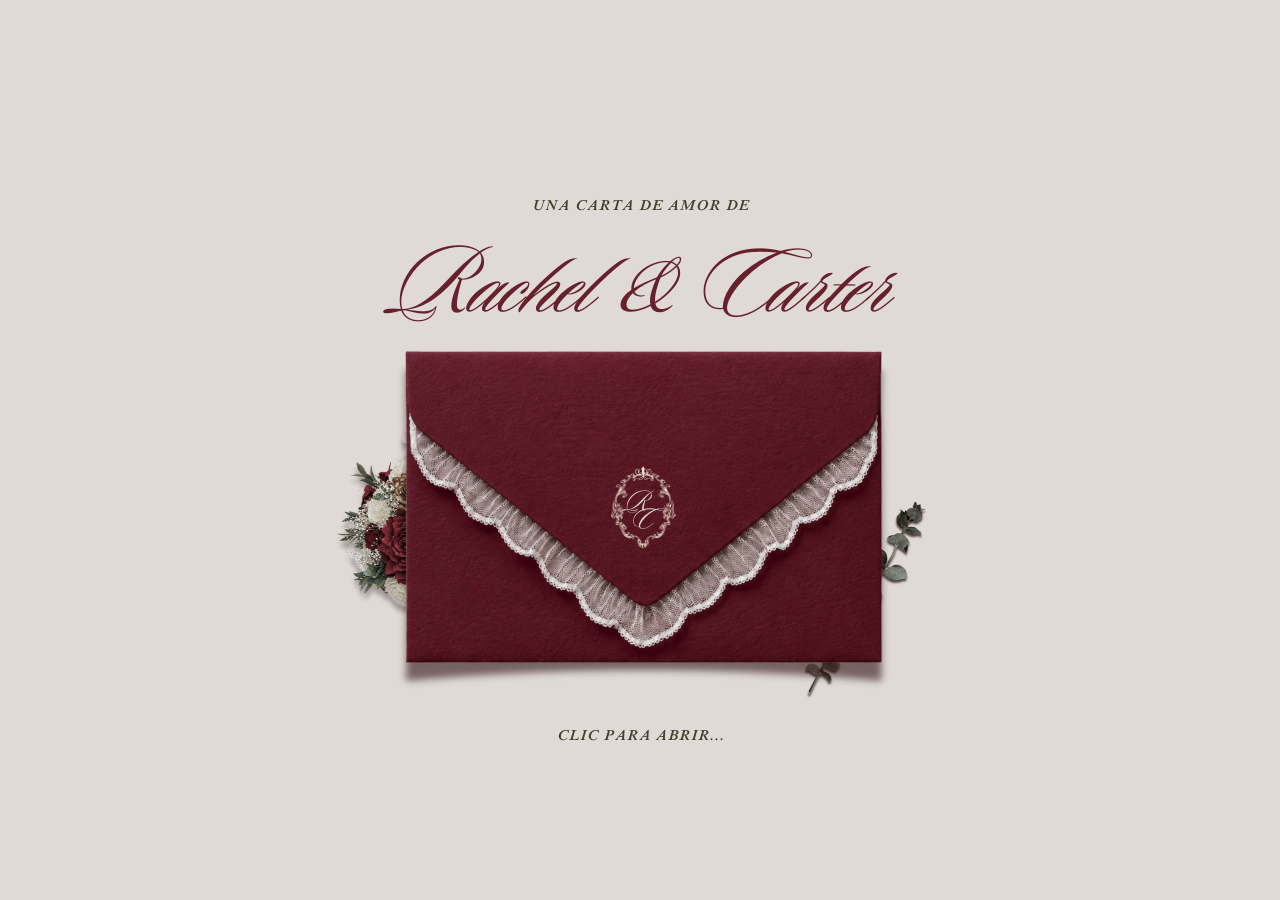
==== commit 1ad188fa: "Fix: ocultar sobre tras abrir, centrar texto de historia, balancear parrafos y optimizar responsive " ====
--- a/index.html
+++ b/index.html
@@ -530,80 +530,166 @@
   #PByb2KV5jZ9P1h1c {
     cursor: pointer;
   }
+
+  /* Centrado horizontal universal y responsividad */
+  section.rGeu6w {
+    overflow: visible !important;
+  }
+  section.rGeu6w > div {
+    overflow: visible !important;
+    position: relative !important;
+    width: 100% !important;
+  }
+  ._8jGYJw {
+    position: relative !important;
+    left: 50% !important;
+    margin-left: -952.5px !important;
+  }
+  @media (max-width: 820px) {
+    html, body, .ZRRuDw, .KYQZFA, ._4KoDHA, ._8OlyIw, .yIDCqA, #root {
+      overflow-x: hidden !important;
+      width: 100% !important;
+      max-width: 100vw !important;
+    }
+    section.rGeu6w > div {
+      height: calc(var(--sec-h, 945px) * (100vw / 820)) !important;
+    }
+    ._8jGYJw {
+      transform-origin: 952.5px 0 !important;
+      transform: scale(calc(100vw / 820)) !important;
+    }
+  }
+
+  /* Centrado perfecto de "Nuestra Historia" en el cuadro de la foto polaroid */
+  #LBzBZrSRk3jYLk0t {
+    width: 305.2px !important;
+    transform: translate(1002.04px, 1550.79px) rotate(3.85034deg) !important;
+  }
+  #LBzBZrSRk3jYLk0t .aF9o6Q {
+    width: 305.2px !important;
+  }
+  #LBzBZrSRk3jYLk0t,
+  #LBzBZrSRk3jYLk0t * {
+    text-align: center !important;
+  }
 </style>
 <script id="envelope-script">
-  (function() {
-    function setupEnvelopeInteraction() {
-      const scroller = document.querySelector('.ZRRuDw');
-      const s0 = document.getElementById('PByb2KV5jZ9P1h1c');
-      const s1 = document.getElementById('PBnVwKBzJxQZpBf8');
-      if (!scroller || !s0 || !s1) return;
-
-      // Check if arriving with hash #page-1 (from subpage back buttons)
-      if (window.location.hash === '#page-1') {
-        const scrollToS1 = () => { if (scroller && s1) scroller.scrollTop = s1.offsetTop; };
-        scrollToS1();
-        setTimeout(scrollToS1, 100);
-        setTimeout(scrollToS1, 300);
-        setTimeout(scrollToS1, 600);
-        setTimeout(scrollToS1, 1000);
+(function() {
+  function init() {
+    // 1. Asignar variable --sec-h para escalado responsivo proporcional
+    document.querySelectorAll('section.rGeu6w').forEach(function(sec) {
+      var canvas = sec.querySelector('._8jGYJw');
+      var innerDiv = sec.querySelector('div');
+      if (canvas && innerDiv) {
+        var h = parseFloat(canvas.style.height) || canvas.offsetHeight;
+        if (h) innerDiv.style.setProperty('--sec-h', h + 'px');
       }
-
-      function openEnvelope(e) {
-        if (e) {
-          e.preventDefault();
-          e.stopPropagation();
+    });
+
+    // 2. Interacción del sobre con ocultamiento de Sección 0
+    var scroller = document.querySelector('.ZRRuDw');
+    var s0 = document.getElementById('PByb2KV5jZ9P1h1c');
+    var s1 = document.getElementById('PBnVwKBzJxQZpBf8');
+    if (!scroller || !s0 || !s1) return;
+
+    var isTransitioning = false;
+
+    function hideS0AndLockAtS1() {
+      s0.style.display = 'none';
+      scroller.scrollTop = 0;
+      try { history.replaceState(null, null, '#page-1'); } catch (_) {}
+      isTransitioning = false;
+    }
+
+    if (window.location.hash === '#page-1') {
+      hideS0AndLockAtS1();
+    }
+
+    function openEnvelope(e) {
+      if (e) {
+        e.preventDefault();
+        e.stopPropagation();
+      }
+      if (isTransitioning) return;
+      isTransitioning = true;
+
+      // Asegurar que s0 esté visible para animar hacia abajo
+      s0.style.display = '';
+      
+      var targetY = s1.offsetTop;
+      scroller.scrollTo({
+        top: targetY,
+        behavior: 'smooth'
+      });
+
+      var startTime = performance.now();
+      function checkScroll() {
+        if (scroller.scrollTop >= targetY - 10 || performance.now() - startTime > 750) {
+          hideS0AndLockAtS1();
+        } else {
+          requestAnimationFrame(checkScroll);
         }
-        scroller.scrollTo({
-          top: s1.offsetTop,
-          behavior: 'smooth'
-        });
-        try { history.replaceState(null, null, '#page-1'); } catch (_) {}
       }
-
-      function closeEnvelope(e) {
-        if (e) {
-          e.preventDefault();
-          e.stopPropagation();
-        }
+      requestAnimationFrame(checkScroll);
+    }
+
+    function closeEnvelope(e) {
+      if (e) {
+        e.preventDefault();
+        e.stopPropagation();
+      }
+      if (isTransitioning) return;
+      isTransitioning = true;
+
+      // 1. Mostrar s0 en el flujo
+      s0.style.display = '';
+      // 2. Fijar scroll a la posición de s1 para evitar salto
+      var s1Top = s1.offsetTop;
+      scroller.scrollTop = s1Top;
+
+      // 3. Scroll suave hacia s0 (tope)
+      requestAnimationFrame(function() {
         scroller.scrollTo({
           top: 0,
           behavior: 'smooth'
         });
         try { history.replaceState(null, null, ' '); } catch (_) {}
+        setTimeout(function() {
+          isTransitioning = false;
+        }, 800);
+      });
+    }
+
+    // Clic en sobre cerrado
+    s0.addEventListener('click', openEnvelope, true);
+
+    // Clic en botones de volver al sobre
+    s1.addEventListener('click', function(e) {
+      var target = e.target.closest('a[href*="page-0"], a[href*="index.html"], [id="LBpJ6SC7lndmpTS3"], [id="LB9khhMVhNmKqpSy"]');
+      if (target) {
+        closeEnvelope(e);
       }
-
-      // Section 0 triggers (use capture phase to intercept before internal handlers)
-      s0.addEventListener('click', openEnvelope, true);
-
-      // Section 1 back to envelope triggers
-      s1.addEventListener('click', function(e) {
-        const target = e.target.closest('a[href*="page-0"], a[href*="index.html"], [id="LBpJ6SC7lndmpTS3"], [id="LB9khhMVhNmKqpSy"]');
-        if (target) {
-          closeEnvelope(e);
-        }
-      }, true);
-
-      // Listen to hash change
-      window.addEventListener('hashchange', () => {
-        if (window.location.hash === '#page-1') {
-          scroller.scrollTo({ top: s1.offsetTop, behavior: 'smooth' });
-        } else if (window.location.hash === '#page-0' || !window.location.hash) {
-          scroller.scrollTo({ top: 0, behavior: 'smooth' });
-        }
-      });
-    }
-
-    if (document.readyState === 'loading') {
-      document.addEventListener('DOMContentLoaded', setupEnvelopeInteraction);
-    } else {
-      setupEnvelopeInteraction();
-    }
-    window.addEventListener('load', setupEnvelopeInteraction);
-  })();
+    }, true);
+
+    window.addEventListener('hashchange', function() {
+      if (window.location.hash === '#page-1') {
+        if (s0.style.display !== 'none') openEnvelope();
+      } else if (window.location.hash === '#page-0' || !window.location.hash) {
+        if (s0.style.display === 'none') closeEnvelope();
+      }
+    });
+  }
+
+  if (document.readyState === 'loading') {
+    document.addEventListener('DOMContentLoaded', init);
+  } else {
+    init();
+  }
+  window.addEventListener('load', init);
+})();
 </script>
 </head><body><script nonce="">(function () {var classList = document.documentElement.classList;if (classList.contains('adaptive') && window.matchMedia('(prefers-color-scheme: dark)').matches) {classList.remove.apply(classList, ["x6brqfx","x1yowkxt","x19aimcq"]);classList.add.apply(classList, ["xo86nag","x1yowkxt","xntwwlm"]);}document.documentElement.classList.replace('adaptive', window.matchMedia('(prefers-color-scheme: dark)').matches ? 'dark' : 'light');})();</script><div id="root"><div class="yIDCqA"><main class="_8OlyIw"><div class="_4KoDHA"><div class="ZRRuDw"><div style="height: 100%; width: 100%;"><div class="KYQZFA">
 
 
 <section id="PByb2KV5jZ9P1h1c" class="rGeu6w" data-scroll-ready="true" style="background-color: rgb(223, 218, 214);"><div><div class="_8jGYJw" style="width: 1905px; height: 945px;"><div class="fMSICA h517IA" aria-hidden="false"><div class="_5yhCRQ"><div class="onhyOQ" style="width: 1905px; height: 945px; align-items: center;"><div class="twbtjQ"><div class="GDnEHQ" style="width: 1905px; height: 945px; background-color: rgb(255, 255, 255);"><div class="o2Yl2g"><div class="_mXnjA" lang="en-GB" style="width: 1905px; height: 945px;"><div class="_6t4CHA"><div class="a26Xuw"><div class="fbzKiw" style="background: rgb(223, 218, 214);"></div></div></div><div style="position: absolute; top: 94.5px; left: 94.5px; width: 1716px; height: 756px;"></div><div id="__id1140" class="DF_utQ _0xkaeQ" style="width: 252.97px; height: 237.45px; transform: translate(646.775px, 423.889px) rotate(-8.88178e-16deg);"><div class="Zp7NQw"><div class="a26Xuw"><div class="PcHy7w"><div class="uk_25A Ty61NA"><div class="H5qArQ"><div class="Izwocg" style="width: 257.978px; height: 237.45px; transform: translate(-5.00757px, -2.84217e-14px) rotate(0deg);"><img class="_7_i_XA" crossorigin="anonymous" draggable="false" src="./Home_files/7dc097ba3aa67c0699091824026f14ed.png"></div></div></div></div></div><div style="position: absolute; top: 0px; left: 0px; transform-origin: 0px 0px; height: 237.45px; width: 252.97px; pointer-events: none; transform: scale(1);"><div class="TRWryw" style="clip-path: path(&quot;M 0 0 L 0 237.45 L 252.97 237.45 L 252.97 0 L 0 0&quot;);"></div></div></div><a class="_3zDNwA" aria-labelledby="__id1140" href="#page-1" target="_self" rel="noopener nofollow"></a></div><div id="__id1144" class="DF_utQ _0xkaeQ" style="width: 72.7786px; height: 236.679px; transform: translate(1140.03px, 482.761px) rotate(-161.152deg);"><div class="Zp7NQw"><div class="a26Xuw"><div class="PcHy7w"><div class="uk_25A Ty61NA"><div class="H5qArQ"><div class="Izwocg" style="width: 72.7786px; height: 236.679px; transform: translate(0px, 0px) rotate(0deg);"><img class="_7_i_XA" crossorigin="anonymous" draggable="false" src="./Home_files/66a5d3083c1e065b38e126b0b30f7f8a.png"></div></div></div></div></div><div style="position: absolute; top: 0px; left: 0px; transform-origin: 0px 0px; height: 236.679px; width: 72.7786px; pointer-events: none; transform: scale(1);"></div></div><a class="_3zDNwA" aria-labelledby="__id1144" href="#page-1" target="_self" rel="noopener nofollow"></a></div><div id="__id1148" class="DF_utQ _0xkaeQ" style="width: 507.424px; height: 355.568px; transform: translate(701.782px, 335.185px);"><div class="Zp7NQw"><div class="a26Xuw"><div class="PcHy7w"><div class="uk_25A Ty61NA"><div class="H5qArQ"><div class="Izwocg" style="width: 587.919px; height: 440.94px; transform: translate(-40.2478px, -33.2001px) rotate(0deg);"><img class="_7_i_XA" crossorigin="anonymous" draggable="false" src="./Home_files/2628c957b9f9df41845f2056ef40750e.png"></div></div></div></div></div><div style="position: absolute; top: 0px; left: 0px; transform-origin: 0px 0px; height: 355.568px; width: 507.424px; pointer-events: none; transform: scale(1);"><div class="TRWryw" style="clip-path: path(&quot;M 0 0 L 0 355.568 L 507.424 355.568 L 507.424 0 L 0 0&quot;);"></div></div></div><a class="_3zDNwA" aria-labelledby="__id1148" href="#page-1" target="_self" rel="noopener nofollow"></a></div><div id="__id1152" class="DF_utQ _0xkaeQ" style="width: 65.1956px; height: 97.7934px; transform: translate(922.896px, 457.434px);"><div class="Zp7NQw"><div class="a26Xuw"><div class="PcHy7w"><div class="uk_25A Ty61NA"><div class="H5qArQ"><div class="Izwocg" style="width: 65.1956px; height: 97.7934px; transform: translate(-6.99986e-07px, -6.39488e-14px) rotate(0deg);"><img class="_7_i_XA" crossorigin="anonymous" draggable="false" src="./Home_files/72abceaf223d15163e66f6a52411ea31.png"></div></div></div></div></div><div style="position: absolute; top: 0px; left: 0px; transform-origin: 0px 0px; height: 97.7934px; width: 65.1956px; pointer-events: none; transform: scale(1);"></div></div><a class="_3zDNwA" aria-labelledby="__id1152" href="#page-1" target="_self" rel="noopener nofollow"></a></div><div id="LBz8sBVyHk02bZTk" class="DF_utQ _0xkaeQ" style="width: 27.9768px; height: 35.4717px; transform: translate(933.722px, 486.27px);"><div class="aF9o6Q _0yZ6Qg" style="writing-mode: horizontal-tb; width: 25.4108px; height: 32.2183px; transform: scale(1.10098, 1.10098); transform-origin: 0px 0px;"><div style="transform: translate(-0.380124px, 6.10913px);"><div class="E8yZTA"><div><div lang="en-GB" translate="no" class="_2UyCZQ vkN2Cw Mb8E_A e1_zQg"><p class="_28USrA YLyPKw w9fQyg uHzYVw MDzzPg AfeL7g XN6uKA _4N4NA" style="font-family: YAEz2L9phwY_0, auto; --H97cbQ: 27.1517px; color: rgb(221, 215, 209); line-height: 20px; letter-spacing: -0.028em; --gixK-A: 0; text-transform: none; --kJ5CrQ: 0; --zPlnxA: none; list-style-type: none;"><span class="a_GcMg" style="font-size: 1em; font-weight: 400; font-style: normal; color: rgb(221, 215, 209); font-kerning: none; text-decoration-line: none; text-decoration-thickness: initial; text-decoration-style: initial;">R</span></p></div></div></div></div></div></div><div id="LBxHqWcVV4F2xqDD" class="DF_utQ _0xkaeQ" style="width: 27.9768px; height: 35.4717px; transform: translate(940.631px, 504.006px);"><div class="aF9o6Q _0yZ6Qg" style="writing-mode: horizontal-tb; width: 25.4108px; height: 32.2183px; transform: scale(1.10098, 1.10098); transform-origin: 0px 0px;"><div style="transform: translate(-0.380124px, 6.10913px);"><div class="E8yZTA"><div><div lang="en-GB" translate="no" class="_2UyCZQ vkN2Cw Mb8E_A e1_zQg"><p class="_28USrA YLyPKw w9fQyg uHzYVw MDzzPg AfeL7g XN6uKA _4N4NA" style="font-family: YAEz2L9phwY_0, auto; --H97cbQ: 27.1517px; color: rgb(221, 215, 209); line-height: 20px; letter-spacing: -0.028em; --gixK-A: 0; text-transform: none; --kJ5CrQ: 0; --zPlnxA: none; list-style-type: none;"><span class="a_GcMg" style="font-size: 1em; font-weight: 400; font-style: normal; color: rgb(221, 215, 209); font-kerning: none; text-decoration-line: none; text-decoration-thickness: initial; text-decoration-style: initial;">C</span></p></div></div></div></div></div></div><div id="LBB596P36wwDq4fD" class="DF_utQ _0xkaeQ" style="width: 199.631px; height: 17.5587px; transform: translate(852.684px, 728.85px);"><div class="aF9o6Q _0yZ6Qg" style="writing-mode: horizontal-tb; width: 199.631px; height: 17.5587px;"><div style="transform: translate(0.367755px, -0.220653px);"><div class="E8yZTA"><div><div lang="en-GB" translate="no" class="_2UyCZQ vkN2Cw Mb8E_A e1_zQg"><p class="_28USrA AfeL7g XN6uKA _4N4NA" style="font-family: YAFcfkb7jcU_0, auto; --H97cbQ: 14.7102px; color: rgb(63, 63, 44); line-height: 18px; letter-spacing: 0.05em; --gixK-A: 0; text-transform: uppercase; --kJ5CrQ: 0; --zPlnxA: none; list-style-type: none;"><a href="#page-1" target="_self" draggable="false" rel="noopener nofollow" class="a_GcMg" style="font-size: 1em; font-weight: 400; font-style: normal; color: rgb(63, 63, 44); font-kerning: none; text-decoration-line: none; text-decoration-thickness: initial; text-decoration-style: initial;">Clic para abrir...</a></p></div></div></div></div></div></div><div id="LBHXJntVx8NLs9fr" class="DF_utQ _0xkaeQ" style="width: 645.557px; height: 119px; transform: translate(629.722px, 231.34px);"><div class="aF9o6Q _0yZ6Qg" style="writing-mode: horizontal-tb; width: 645.557px; height: 119px;"><div style="transform: translate(0px, 21.5px);"><div class="E8yZTA"><div><div lang="en-GB" translate="no" class="_2UyCZQ vkN2Cw Mb8E_A e1_zQg"><p class="_28USrA MDzzPg AfeL7g XN6uKA _4N4NA" style="font-family: YAEz2L9phwY_0, auto; --H97cbQ: 99.9998px; color: rgb(103, 33, 45); line-height: 76px; letter-spacing: 0em; --gixK-A: 0; text-transform: none; --kJ5CrQ: 0; --zPlnxA: none; list-style-type: none;"><span class="a_GcMg" style="font-size: 1em; font-weight: 400; font-style: normal; color: rgb(103, 33, 45); font-kerning: none; text-decoration-line: none; text-decoration-thickness: initial; text-decoration-style: initial;">Rachel &amp; Carter</span></p></div></div></div></div></div></div><div id="LBCWbbJZfWRvdTgw" class="DF_utQ _0xkaeQ" style="width: 385.598px; height: 17.5587px; transform: translate(759.701px, 199.671px);"><div class="aF9o6Q _0yZ6Qg" style="writing-mode: horizontal-tb; width: 385.598px; height: 17.5587px;"><div style="transform: translate(0.367755px, -0.220653px);"><div class="E8yZTA"><div><div lang="en-GB" translate="no" class="_2UyCZQ vkN2Cw Mb8E_A e1_zQg"><p class="_28USrA AfeL7g XN6uKA _4N4NA" style="font-family: YAFcfkb7jcU_0, auto; --H97cbQ: 14.7102px; color: rgb(63, 63, 44); line-height: 18px; letter-spacing: 0.05em; --gixK-A: 0; text-transform: uppercase; --kJ5CrQ: 0; --zPlnxA: none; list-style-type: none;"><a href="#page-1" target="_self" draggable="false" rel="noopener nofollow" class="a_GcMg" style="font-size: 1em; font-weight: 400; font-style: normal; color: rgb(63, 63, 44); font-kerning: none; text-decoration-line: none; text-decoration-thickness: initial; text-decoration-style: initial;">UNA CARTA DE AMOR DE</a></p></div></div></div></div></div></div><div id="LBDVGm0f5mkRn87M" class="DF_utQ _0xkaeQ" style="width: 165.839px; height: 66.3525px; transform: translate(706.659px, 1156.65px);"><div class="aF9o6Q _0yZ6Qg" style="writing-mode: horizontal-tb; width: 297.424px; height: 119px; transform: scale(0.557585, 0.557585); transform-origin: 0px 0px;"><div style="transform: translate(0px, 21.5px);"><div class="E8yZTA"><div><div lang="en-GB" translate="no" class="_2UyCZQ vkN2Cw Mb8E_A e1_zQg"><p class="_28USrA MDzzPg AfeL7g XN6uKA _4N4NA" style="font-family: YAEz2L9phwY_0, auto; --H97cbQ: 99.9998px; color: rgb(103, 33, 45); line-height: 76px; letter-spacing: 0em; --gixK-A: 0; text-transform: none; --kJ5CrQ: 0; --zPlnxA: none; list-style-type: none;"><span class="a_GcMg" style="font-size: 1em; font-weight: 400; font-style: normal; color: rgb(103, 33, 45); font-kerning: none; text-decoration-line: none; text-decoration-thickness: initial; text-decoration-style: initial;">Rachel</span><span class="a_GcMg zYq_BQ" style="font-size: 1em; font-weight: 400; font-style: normal; color: rgb(103, 33, 45); font-kerning: none; text-decoration-line: none; text-decoration-thickness: initial; text-decoration-style: initial;"> </span></p></div></div></div></div></div></div><div id="LBF9VGBMYg8mBgck" class="DF_utQ _0xkaeQ" style="width: 165.839px; height: 66.3525px; transform: translate(761.96px, 1204.11px);"><div class="aF9o6Q _0yZ6Qg" style="writing-mode: horizontal-tb; width: 297.424px; height: 119px; transform: scale(0.557585, 0.557585); transform-origin: 0px 0px;"><div style="transform: translate(0px, 21.5px);"><div class="E8yZTA"><div><div lang="en-GB" translate="no" class="_2UyCZQ vkN2Cw Mb8E_A e1_zQg"><p class="_28USrA MDzzPg AfeL7g XN6uKA _4N4NA" style="font-family: YAEz2L9phwY_0, auto; --H97cbQ: 99.9998px; color: rgb(103, 33, 45); line-height: 76px; letter-spacing: 0em; --gixK-A: 0; text-transform: none; --kJ5CrQ: 0; --zPlnxA: none; list-style-type: none;"><span class="a_GcMg" style="font-size: 1em; font-weight: 400; font-style: normal; color: rgb(103, 33, 45); font-kerning: none; text-decoration-line: none; text-decoration-thickness: initial; text-decoration-style: initial;">Carter</span></p></div></div></div></div></div></div><div id="LB8JLbzHNYwBRRY4" class="DF_utQ _0xkaeQ" style="width: 63.0172px; height: 48.2912px; transform: translate(744.755px, 1198.49px);"><div class="aF9o6Q _0yZ6Qg" style="writing-mode: horizontal-tb; width: 49.0819px; height: 37.6123px; transform: scale(1.28392, 1.28392); transform-origin: 0px 0px;"><div style="transform: translate(0px, 6.80615px);"><div class="E8yZTA"><div><div lang="en-GB" translate="no" class="_2UyCZQ vkN2Cw Mb8E_A e1_zQg"><p class="_28USrA MDzzPg AfeL7g XN6uKA _4N4NA" style="font-family: YAGXhP81m8s_0, auto; --H97cbQ: 31.6565px; color: rgb(103, 33, 45); line-height: 24px; letter-spacing: 0em; --gixK-A: 0; text-transform: none; --kJ5CrQ: 0; --zPlnxA: none; list-style-type: none;"><span class="a_GcMg" style="font-size: 1em; font-weight: 400; font-style: normal; color: rgb(103, 33, 45); font-kerning: none; text-decoration-line: none; text-decoration-thickness: initial; text-decoration-style: initial;">&amp;</span></p></div></div></div></div></div></div></div></div></div><div class="QhExXw pKfnlA" style="width: 1905px; height: 945px; margin: 0px;"></div></div></div></div></div></div></div></section>
-<section id="PBnVwKBzJxQZpBf8" class="rGeu6w" data-scroll-ready="true" style="background-color: rgb(223, 218, 214);"><div><div class="_8jGYJw" style="width: 1905px; height: 2721px;"><div class="fMSICA h517IA" aria-hidden="false"><div class="_5yhCRQ"><div class="onhyOQ" style="width: 1905px; height: 2721px; align-items: center;"><div class="twbtjQ"><div class="GDnEHQ" style="width: 1905px; height: 2721px; background-color: rgb(255, 255, 255);"><div class="o2Yl2g"><div class="_mXnjA" lang="en-GB" style="width: 1905px; height: 2721px;"><div class="_6t4CHA"><div class="a26Xuw"><div class="fbzKiw" style="background: rgb(223, 218, 214);"></div></div></div><div style="position: absolute; top: 190.5px; left: 190.5px; width: 1524px; height: 2340px;"></div><div id="LBsj5XC1PZgQ0m9j" class="DF_utQ _0xkaeQ" style="width: 1905px; height: 493.845px; transform: translate(0px, 2227.16px);"><div style="width: 1905px; height: 493.845px; transform: scale(1, 1); transform-origin: 0px 0px;"><div id="LBpDyfZB3TJDzrdk" class="DF_utQ _0xkaeQ" style="width: 1905px; height: 493.845px; transform: translate(0px, 0px); opacity: 0;"><div class="Zp7NQw"><div class="a26Xuw blfgDw"></div><div style="position: absolute; top: 0px; left: 0px; transform-origin: 0px 0px; height: 493.845px; width: 1905px; pointer-events: none; transform: scale(1);"></div></div></div></div></div><div id="LBpLmQZjpBG7xV3Z" class="DF_utQ _0xkaeQ" style="width: 372.761px; height: 527.417px; transform: translate(959.753px, 723.535px);"><div class="Zp7NQw"><div class="a26Xuw"><div class="PcHy7w"><div class="uk_25A Ty61NA"><div class="H5qArQ"><div class="Izwocg" style="width: 372.761px; height: 527.417px; transform: translate(-2.84217e-14px, -5.68434e-14px) rotate(0deg);"><img class="_7_i_XA" crossorigin="anonymous" draggable="false" src="./Home_files/a9df9c0ccfaca50aa0e135ca91290a33.png"></div></div></div></div></div><div style="position: absolute; top: 0px; left: 0px; transform-origin: 0px 0px; height: 527.417px; width: 372.761px; pointer-events: none; transform: scale(1);"><div class="TRWryw" style="clip-path: path(&quot;M 0 0 L 0 527.417 L 372.761 527.417 L 372.761 0 L 0 0&quot;);"></div></div></div></div><div id="LBVyKZX4B8XBg3hg" class="DF_utQ _0xkaeQ" style="width: 375.7px; height: 269.065px; transform: translate(603.382px, 1149.63px) rotate(-43.0168deg);"><div class="Zp7NQw"><div class="a26Xuw"><div class="PcHy7w"><div class="uk_25A Ty61NA"><div class="H5qArQ"><div class="Izwocg" style="width: 403.597px; height: 269.065px; transform: translate(-27.897px, 2.84217e-14px) rotate(0deg);"><img class="_7_i_XA" crossorigin="anonymous" draggable="false" src="./Home_files/6e83b7bd4c04ced10bdf5d73baee883f.png"></div></div></div></div></div><div style="position: absolute; top: 0px; left: 0px; transform-origin: 0px 0px; height: 269.065px; width: 375.7px; pointer-events: none; transform: scale(1);"></div></div></div><div id="LB7DX2NhJtvKWFJ2" class="DF_utQ _0xkaeQ" style="width: 169.7px; height: 87.0443px; transform: translate(844.4px, 672.576px) rotate(21.3594deg);"><div class="Zp7NQw"><div class="a26Xuw"><div class="PcHy7w"><div class="uk_25A Ty61NA" style="transform: scale(-1, 1);"><div class="H5qArQ"><div class="Izwocg" style="width: 205.745px; height: 131.083px; transform: translate(-22.4064px, -24.5546px) rotate(0deg);"><img class="_7_i_XA" crossorigin="anonymous" draggable="false" src="./Home_files/903795844b38fbe45cdb335890038db0.png"></div></div></div></div></div><div style="position: absolute; top: 0px; left: 0px; transform-origin: 0px 0px; height: 87.0443px; width: 169.7px; pointer-events: none; transform: scale(1);"></div></div></div><div id="LBpJ6SC7lndmpTS3" class="DF_utQ _0xkaeQ" style="width: 20.4217px; height: 1px; transform: translate(934.222px, 653.945px);"><div class="aF9o6Q _0yZ6Qg" style="writing-mode: horizontal-tb; width: 277.735px; height: 13.6px; transform: scale(0.0735294, 0.0735294); transform-origin: 0px 0px;"><div style="transform: translate(0.72px, -1.2px);"><div class="E8yZTA"><div><div lang="en-GB" translate="no" class="_2UyCZQ vkN2Cw Mb8E_A e1_zQg"><p class="_28USrA YLyPKw w9fQyg uHzYVw MDzzPg AfeL7g XN6uKA _4N4NA" style="font-family: YAFdtQi73Xs_0, auto; --H97cbQ: 12px; color: rgb(174, 57, 39); line-height: 16px; letter-spacing: 0.12em; --gixK-A: 0; text-transform: uppercase; --kJ5CrQ: 0; --zPlnxA: none; list-style-type: none;"><a href="#page-0" target="_self" draggable="false" rel="noopener nofollow" class="a_GcMg YLyPKw w9fQyg uHzYVw" style="font-size: 1em; font-weight: 700; font-style: normal; color: rgb(174, 57, 39); font-kerning: none; text-decoration-line: none; text-decoration-thickness: initial; text-decoration-style: initial;">&lt; VOLVER</a><a href="#page-0" target="_self" draggable="false" rel="noopener nofollow" class="a_GcMg" style="font-size: 1em; font-weight: 700; font-style: normal; color: rgb(174, 57, 39); font-kerning: none; text-decoration-line: none; text-decoration-thickness: initial; text-decoration-style: initial;"> AL SOBRE</a></p></div></div></div></div></div></div><div id="LBWDFQTM9rnLcK9T" class="DF_utQ _0xkaeQ" style="width: 24.7178px; height: 1px; transform: translate(932.074px, 617.661px);"><div class="aF9o6Q _0yZ6Qg" style="writing-mode: horizontal-tb; width: 385.598px; height: 15.6px; transform: scale(0.0641026, 0.0641026); transform-origin: 0px 0px;"><div style="transform: translate(0.933331px, -0.2px);"><div class="E8yZTA"><div><div lang="en-GB" translate="no" class="_2UyCZQ vkN2Cw Mb8E_A e1_zQg"><p class="_28USrA YLyPKw w9fQyg uHzYVw AfeL7g XN6uKA _4N4NA" style="font-family: YAFdtQi73Xs_0, auto; --H97cbQ: 13.3333px; color: rgb(102, 55, 27); line-height: 16px; letter-spacing: 0.14em; --gixK-A: 0; text-transform: uppercase; --kJ5CrQ: 0; --zPlnxA: none; list-style-type: none;"><span class="a_GcMg YLyPKw w9fQyg uHzYVw" style="font-size: 1em; font-weight: 500; font-style: normal; color: rgb(102, 55, 27); font-kerning: none; text-decoration-line: none; text-decoration-thickness: initial; text-decoration-style: initial;">con amor</span></p></div></div></div></div></div></div><div id="LB2qSkdK1B4tFS55" class="DF_utQ _0xkaeQ" style="width: 578.02px; height: 607.956px; transform: translate(674.806px, 94.5892px) rotate(0.196467deg);"><div class="Zp7NQw"><div class="a26Xuw"><div class="PcHy7w"><div class="uk_25A Ty61NA"><div class="H5qArQ"><div class="Izwocg" style="width: 1165.19px; height: 1002.07px; transform: translate(-265.399px, -211.363px) rotate(0deg);"><img class="_7_i_XA" crossorigin="anonymous" draggable="false" src="./Home_files/dddd4d4577e73fc796fca4ef04460b62.png"></div></div></div></div></div><div style="position: absolute; top: 0px; left: 0px; transform-origin: 0px 0px; height: 607.956px; width: 578.02px; pointer-events: none; transform: scale(1);"><div class="TRWryw" style="clip-path: path(&quot;M 0 0 L 0 607.956 L 578.02 607.956 L 578.02 0 L 0 0&quot;);"></div></div></div></div><div id="LBJpsWBKQ8ZVBVN8" class="DF_utQ _0xkaeQ" style="width: 497.62px; height: 463.113px; transform: translate(711.896px, 124.224px);"><div style="position: absolute; top: 0px; left: 0px; transform-origin: 0px 0px; height: 463.113px; width: 497.62px; transform: scale(1);"><div class="hWv4NA" style="width: 497.62px; height: 463.113px; left: 0px; top: 0px;"><svg class="_7KaXww"><defs><clippath id="__id72"><path d="M145.63055176809382,7.531858660006407L266.9818954162089,120.46814133312552C269.07334181143403,122.41455720513608 270.26130009308514,125.1429590896059 270.26130009308514,127.99999999313191C270.26130009308514,130.85704093048813 269.07334181143403,133.58544278112777 266.9818954162089,135.53185865313833L145.63055176809382,248.46814132625744C141.06990666718698,252.7125302940698 134.00505812234817,252.7125302940698 129.44441302144133,248.46814132625744L8.093069373326243,135.53185865313833C6.001622944270952,133.58544278112777 4.813664696450018,130.85704093048813 4.813664696450018,127.99999999313191C4.813664696450018,125.1429590896059 6.001622944270952,122.41455720513608 8.093069373326243,120.46814133312552L129.44441302144133,7.531858660006407C134.00505812234817,3.287469726024246 141.06990666718698,3.287469726024246 145.63055176809382,7.531858660006407Z"></path></clippath></defs></svg><div class="bFnJ2A" style="clip-path: url(&quot;#__id72&quot;); transform: scale(1.80904, 1.80904); transform-origin: 0px 0px; width: 275.075px; height: 256px;"><div class="_4c2rDg GxUsfw" style="transform-origin: 137.537px 128px;"><div class="qhHTGg" style="width: 265.448px; height: 275.985px; transform: translate(4.81366px, -9.99263px) translate(132.724px, 137.993px) rotate(0deg) translate(-132.724px, -137.993px); transform-origin: 0px 0px;"><img class="_7_i_XA" crossorigin="anonymous" draggable="false" src="./Home_files/21ea36b8e1d17f33b5ed300aa10cb4b3.png"></div></div></div></div><div class="Pr6LEA"></div></div></div><div id="LBt8sKWqCxmt5qd0" class="DF_utQ _0xkaeQ" style="width: 460.968px; height: 436.052px; transform: translate(734.222px, 156.609px);"><div class="Zp7NQw"><div class="a26Xuw"><div class="PcHy7w"><div class="uk_25A Ty61NA"><div class="H5qArQ"><div class="Izwocg" style="width: 460.968px; height: 550.109px; transform: translate(-5.68434e-14px, -65.0231px) rotate(0deg);"><img class="_7_i_XA" crossorigin="anonymous" draggable="false" src="./Home_files/6d7538c3b267dba4940820b9458df1e6.png"></div></div></div></div></div><div style="position: absolute; top: 0px; left: 0px; transform-origin: 0px 0px; height: 436.052px; width: 460.968px; pointer-events: none; transform: scale(1);"></div></div></div><div id="LB1xXZSfCqPKtJ29" class="DF_utQ _0xkaeQ" style="width: 175.204px; height: 255.388px; transform: translate(629.87px, 416.624px) rotate(-8.88178e-16deg);"><div class="Zp7NQw"><div class="a26Xuw"><div class="PcHy7w"><div class="uk_25A Ty61NA"><div class="H5qArQ"><div class="Izwocg" style="width: 277.466px; height: 255.388px; transform: translate(-5.38585px, -4.26326e-14px) rotate(0deg);"><img class="_7_i_XA" crossorigin="anonymous" draggable="false" src="./Home_files/7dc097ba3aa67c0699091824026f14ed.png"></div></div></div></div></div><div style="position: absolute; top: 0px; left: 0px; transform-origin: 0px 0px; height: 255.388px; width: 175.204px; pointer-events: none; transform: scale(1);"><div class="TRWryw" style="clip-path: path(&quot;M 0 0 L 0 255.388 L 175.204 255.388 L 175.204 0 L 0 0&quot;);"></div></div></div></div><div id="__id81" class="DF_utQ _0xkaeQ" style="width: 78.2765px; height: 254.558px; transform: translate(1165.61px, 479.943px) rotate(-161.152deg);"><div class="Zp7NQw"><div class="a26Xuw"><div class="PcHy7w"><div class="uk_25A Ty61NA"><div class="H5qArQ"><div class="Izwocg" style="width: 78.2765px; height: 254.558px; transform: translate(0px, 0px) rotate(0deg);"><img class="_7_i_XA" crossorigin="anonymous" draggable="false" src="./Home_files/c0ee131f077bdcc4ff40793de2e0bc5a.png"></div></div></div></div></div><div style="position: absolute; top: 0px; left: 0px; transform-origin: 0px 0px; height: 254.558px; width: 78.2765px; pointer-events: none; transform: scale(1);"></div></div><a class="_3zDNwA" aria-labelledby="__id81" href="#page-1" target="_self" rel="noopener nofollow"></a></div><div id="LBWyCfngdXWzPFYr" class="DF_utQ _0xkaeQ" style="width: 539.785px; height: 336.326px; transform: translate(697.322px, 349.377px) rotate(0.196467deg);"><div class="Zp7NQw"><div class="a26Xuw"><div class="PcHy7w"><div class="uk_25A Ty61NA"><div class="H5qArQ"><div class="Izwocg" style="width: 1072.5px; height: 922.348px; transform: translate(-241.886px, -461.719px) rotate(0deg);"><img class="_7_i_XA" crossorigin="anonymous" draggable="false" src="./Home_files/16dfbad564569f4d41d0828970b32db1.png"></div></div></div></div></div><div style="position: absolute; top: 0px; left: 0px; transform-origin: 0px 0px; height: 336.326px; width: 539.785px; pointer-events: none; transform: scale(1);"></div></div></div><div id="LBk0QGmlFY5wsDdZ" class="DF_utQ _0xkaeQ" style="width: 65.1956px; height: 97.7934px; transform: translate(934.617px, 506.775px);"><div class="Zp7NQw"><div class="a26Xuw"><div class="PcHy7w"><div class="uk_25A Ty61NA"><div class="H5qArQ"><div class="Izwocg" style="width: 65.1956px; height: 97.7934px; transform: translate(-2.13163e-14px, -4.26326e-14px) rotate(0deg);"><img class="_7_i_XA" crossorigin="anonymous" draggable="false" src="./Home_files/72abceaf223d15163e66f6a52411ea31.png"></div></div></div></div></div><div style="position: absolute; top: 0px; left: 0px; transform-origin: 0px 0px; height: 97.7934px; width: 65.1956px; pointer-events: none; transform: scale(1);"></div></div></div><div id="LB7YW0dvHy7Xx4gp" class="DF_utQ _0xkaeQ" style="width: 27.9768px; height: 35.4521px; transform: translate(945.443px, 535.611px);"><div class="aF9o6Q _0yZ6Qg" style="writing-mode: horizontal-tb; width: 27.9768px; height: 35.4521px;"><div style="transform: translate(-0.418509px, 6.72604px);"><div class="E8yZTA"><div><div lang="en-GB" translate="no" class="_2UyCZQ vkN2Cw Mb8E_A e1_zQg"><p class="_28USrA YLyPKw w9fQyg uHzYVw MDzzPg AfeL7g XN6uKA _4N4NA" style="font-family: YAEz2L9phwY_0, auto; --H97cbQ: 29.8935px; color: rgb(247, 241, 225); line-height: 22px; letter-spacing: -0.028em; --gixK-A: 0; text-transform: none; --kJ5CrQ: 0; --zPlnxA: none; list-style-type: none;"><span class="a_GcMg" style="font-size: 1em; font-weight: 400; font-style: normal; color: rgb(247, 241, 225); font-kerning: none; text-decoration-line: none; text-decoration-thickness: initial; text-decoration-style: initial;">R</span></p></div></div></div></div></div></div><div id="LB3ZvwsmqQXWGD9Q" class="DF_utQ _0xkaeQ" style="width: 27.9768px; height: 35.4521px; transform: translate(952.352px, 553.347px);"><div class="aF9o6Q _0yZ6Qg" style="writing-mode: horizontal-tb; width: 27.9768px; height: 35.4521px;"><div style="transform: translate(-0.418509px, 6.72604px);"><div class="E8yZTA"><div><div lang="en-GB" translate="no" class="_2UyCZQ vkN2Cw Mb8E_A e1_zQg"><p class="_28USrA YLyPKw w9fQyg uHzYVw MDzzPg AfeL7g XN6uKA _4N4NA" style="font-family: YAEz2L9phwY_0, auto; --H97cbQ: 29.8935px; color: rgb(247, 241, 225); line-height: 22px; letter-spacing: -0.028em; --gixK-A: 0; text-transform: none; --kJ5CrQ: 0; --zPlnxA: none; list-style-type: none;"><span class="a_GcMg" style="font-size: 1em; font-weight: 400; font-style: normal; color: rgb(247, 241, 225); font-kerning: none; text-decoration-line: none; text-decoration-thickness: initial; text-decoration-style: initial;">C</span></p></div></div></div></div></div></div><div id="LBzwJXnN2rJWKdVW" class="DF_utQ _0xkaeQ" style="width: 86.9371px; height: 167.377px; transform: translate(1133.94px, 399.254px);"><div class="Zp7NQw"><div class="a26Xuw"><div class="PcHy7w"><div class="uk_25A Ty61NA"><div class="H5qArQ"><div class="Izwocg" style="width: 113.938px; height: 167.377px; transform: translate(3.55271e-14px, -1.42109e-14px) rotate(0deg);"><img class="_7_i_XA" crossorigin="anonymous" draggable="false" src="./Home_files/ff0e4ba0352d914c68a5c7f3f60635d4.png"></div></div></div></div></div><div style="position: absolute; top: 0px; left: 0px; transform-origin: 0px 0px; height: 167.377px; width: 86.9371px; pointer-events: none; transform: scale(1);"></div></div></div><div id="__id99" class="DF_utQ _0xkaeQ" style="width: 305.2px; height: 379.103px; transform: translate(1002.04px, 1261.77px) rotate(3.85034deg);"><div class="Zp7NQw"><div class="a26Xuw"><div class="PcHy7w"><div class="uk_25A Ty61NA"><div class="H5qArQ"><div class="Izwocg" style="width: 305.2px; height: 379.103px; transform: translate(0px, 0px) rotate(0deg);"><img class="_7_i_XA" crossorigin="anonymous" draggable="false" src="./Home_files/45630c2d562c75f8f5f535d836d56df9.png"></div></div></div></div></div><div style="position: absolute; top: 0px; left: 0px; transform-origin: 0px 0px; height: 379.103px; width: 305.2px; pointer-events: none; transform: scale(1);"><div class="TRWryw" style="clip-path: path(&quot;M 0 0 L 0 379.103 L 305.2 379.103 L 305.2 0 L 0 0&quot;);"></div></div></div><a class="_3zDNwA" aria-labelledby="__id99" href="Love story.html" target="_self" rel="noopener nofollow"></a></div><div id="__id103" class="DF_utQ _0xkaeQ" style="width: 256.823px; height: 264.995px; transform: translate(1023.37px, 1283.6px) rotate(3.85034deg);"><div style="position: absolute; top: 0px; left: 0px; transform-origin: 0px 0px; height: 264.995px; width: 256.823px; transform: scale(1);"><div class="hWv4NA" style="width: 256.823px; height: 264.995px; left: 0px; top: 0px;"><svg class="_7KaXww"><defs><clippath id="__id104"><path d="M0,0L256,0L256,264.1463191707038L0,264.1463191707038Z"></path></clippath></defs></svg><div class="bFnJ2A" style="clip-path: url(&quot;#__id104&quot;); transform: scale(1.00321, 1.00321); transform-origin: 0px 0px; width: 256px; height: 264.146px;"><div class="_4c2rDg GxUsfw" style="transform-origin: 128px 132.073px;"><div class="qhHTGg" style="width: 298.122px; height: 447.997px; transform: translate(-17.1707px, -118.744px) translate(149.061px, 223.999px) rotate(0deg) translate(-149.061px, -223.999px); transform-origin: 0px 0px;"><img class="_7_i_XA" crossorigin="anonymous" draggable="false" src="./Home_files/7cafb878c428817a3252767e625c279f.png"></div></div></div></div><div class="Pr6LEA"></div></div><a class="_3zDNwA" aria-labelledby="__id103" href="Love story.html" target="_self" rel="noopener nofollow"></a></div><div id="LB6nzg1R47TjYcCY" class="DF_utQ _0xkaeQ" style="width: 328.744px; height: 317.569px; transform: translate(999.812px, 1637.72px);"><div class="Zp7NQw"><div class="a26Xuw"><div class="PcHy7w"><div class="uk_25A Ty61NA" style="transform: scale(-1, 1);"><div class="H5qArQ"><div class="Izwocg" style="width: 345.022px; height: 317.569px; transform: translate(-6.69718px, -1.42109e-13px) rotate(0deg);"><img class="_7_i_XA" crossorigin="anonymous" draggable="false" src="./Home_files/7dc097ba3aa67c0699091824026f14ed.png"></div></div></div></div></div><div style="position: absolute; top: 0px; left: 0px; transform-origin: 0px 0px; height: 317.569px; width: 328.744px; pointer-events: none; transform: scale(1);"><div class="TRWryw" style="clip-path: path(&quot;M 0 0 L 0 317.569 L 328.744 317.569 L 328.744 0 L 0 0&quot;);"></div></div></div></div><div id="LBkKlFzvfF1FscrH" class="DF_utQ _0xkaeQ" style="width: 169.7px; height: 87.0443px; transform: translate(627.553px, 1609.6px) rotate(21.4464deg);"><div class="Zp7NQw"><div class="a26Xuw"><div class="PcHy7w"><div class="uk_25A Ty61NA" style="transform: scale(-1, 1);"><div class="H5qArQ"><div class="Izwocg" style="width: 205.745px; height: 131.083px; transform: translate(-22.4064px, -24.5546px) rotate(0deg);"><img class="_7_i_XA" crossorigin="anonymous" draggable="false" src="./Home_files/903795844b38fbe45cdb335890038db0.png"></div></div></div></div></div><div style="position: absolute; top: 0px; left: 0px; transform-origin: 0px 0px; height: 87.0443px; width: 169.7px; pointer-events: none; transform: scale(1);"></div></div></div><div id="LBWxLNNX5DqRSFgV" class="DF_utQ _0xkaeQ" style="width: 481.175px; height: 709.768px; transform: translate(713.08px, 1560.54px) rotate(81.6615deg);"><div class="Zp7NQw"><div class="a26Xuw"><div class="PcHy7w"><div class="uk_25A Ty61NA"><div class="H5qArQ"><div class="Izwocg" style="width: 481.175px; height: 709.768px; transform: translate(0px, 0px) rotate(0deg);"><img class="_7_i_XA" crossorigin="anonymous" draggable="false" src="./Home_files/c9578f46b0eaeaa5df3ea1ecd55a5b10.png"></div></div></div></div></div><div style="position: absolute; top: 0px; left: 0px; transform-origin: 0px 0px; height: 709.768px; width: 481.175px; pointer-events: none; transform: scale(1);"></div></div></div><div id="__id117" class="DF_utQ _0xkaeQ" style="width: 545.312px; height: 382.117px; transform: translate(688.05px, 1728.45px) rotate(-4.12522deg);"><div class="Zp7NQw"><div class="a26Xuw"><div class="PcHy7w"><div class="uk_25A Ty61NA"><div class="H5qArQ"><div class="Izwocg" style="width: 631.818px; height: 473.864px; transform: translate(-43.253px, -35.679px) rotate(0deg);"><img class="_7_i_XA" crossorigin="anonymous" draggable="false" src="./Home_files/267bfe012a2275a1484a58d24bdb0b8d.png"></div></div></div></div></div><div style="position: absolute; top: 0px; left: 0px; transform-origin: 0px 0px; height: 382.117px; width: 545.312px; pointer-events: none; transform: scale(1);"><div class="TRWryw" style="clip-path: path(&quot;M 0 0 L 0 382.117 L 545.312 382.117 L 545.312 0 L 0 0&quot;);"></div></div></div><a class="_3zDNwA" aria-labelledby="__id117" href="RSVP.html" target="_self" rel="noopener nofollow"></a></div><div id="LB42vlPZ5JwQd7Hs" class="DF_utQ _0xkaeQ" style="width: 253.692px; height: 45.4147px; transform: translate(825.654px, 2603.31px);"><div style="width: 253.692px; height: 45.4147px; transform: scale(1, 1); transform-origin: 0px 0px;"><div id="LBVDddQhsXhX06WW" class="DF_utQ _0xkaeQ" style="width: 253.692px; height: 45.4147px; transform: translate(-5.68434e-14px, 2.38032e-13px);"><div style="position: absolute; top: 0px; left: 0px; transform-origin: 0px 0px; height: 45.4147px; width: 253.692px; transform: scale(1);"><div class="hWv4NA" style="width: 253.692px; height: 45.4147px; left: 0px; top: 0px;"><svg class="_7KaXww"><defs><clippath id="__id123"><path d="M128.00000004458192,0L1302.0455971454376,0C1372.73804506313,0 1430.0455971900196,57.30755212688971 1430.0455971900196,128.00000004458192C1430.0455971900196,198.69244796227412 1372.73804506313,256.00000008916385 1302.0455971454376,256.00000008916385L128.00000004458192,256.00000008916385C57.30755212688971,256.00000008916385 0,198.69244796227412 0,128.00000004458192C0,57.30755212688971 57.30755212688971,0 128.00000004458192,0Z"></path></clippath></defs></svg><div class="bFnJ2A" style="clip-path: url(&quot;#__id123&quot;); width: 1430.05px; height: 256px; transform: scale(0.177401, 0.177401); transform-origin: 0px 0px;"></div></div><svg class="qY_pAA" viewBox="0 0 39.62001287042587 7.092587337529679" style="overflow: hidden; width: 253.692px; height: 45.4147px;"><defs><clippath id="__id125"><path d="M3.5462936700000003,0L36.0737192,0C38.03228311,0 39.620012870000004,1.58772976 39.620012870000004,3.5462936700000003L39.620012870000004,3.5462936700000003C39.620012870000004,5.50485758 38.03228311,7.092587340000001 36.0737192,7.092587340000001L3.5462936700000003,7.092587340000001C1.58772976,7.092587340000001 0,5.50485758 0,3.5462936700000003L0,3.5462936700000003C0,1.58772976 1.58772976,0 3.5462936700000003,0Z"></path></clippath></defs><path d="M3.5462936700000003,0L36.0737192,0C38.03228311,0 39.620012870000004,1.58772976 39.620012870000004,3.5462936700000003L39.620012870000004,3.5462936700000003C39.620012870000004,5.50485758 38.03228311,7.092587340000001 36.0737192,7.092587340000001L3.5462936700000003,7.092587340000001C1.58772976,7.092587340000001 0,5.50485758 0,3.5462936700000003L0,3.5462936700000003C0,1.58772976 1.58772976,0 3.5462936700000003,0Z" stroke="#662334" stroke-width="4" stroke-linecap="butt" clip-path="url(#__id125)" fill="none" vector-effect="non-scaling-stroke"></path></svg></div></div><div id="LB9khhMVhNmKqpSy" class="DF_utQ _0xkaeQ" style="width: 241.692px; height: 16.0132px; transform: translate(6px, 14.7007px);"><div class="aF9o6Q _0yZ6Qg" style="writing-mode: horizontal-tb; width: 241.692px; height: 16.0132px;"><div style="transform: translate(0.937454px, 3.01324px);"><div class="E8yZTA"><div><div lang="en-GB" translate="no" class="_2UyCZQ vkN2Cw Mb8E_A e1_zQg"><p class="_28USrA YLyPKw w9fQyg uHzYVw MDzzPg AfeL7g XN6uKA _4N4NA" style="font-family: YAFdtQi73Xs_0, auto; --H97cbQ: 13.3922px; color: rgb(102, 35, 52); line-height: 10px; letter-spacing: 0.14em; --gixK-A: 0; text-transform: uppercase; --kJ5CrQ: 0; --zPlnxA: none; list-style-type: none;"><a href="#page-0" target="_self" draggable="false" rel="noopener nofollow" class="a_GcMg YLyPKw w9fQyg uHzYVw" style="font-size: 1em; font-weight: 700; font-style: normal; color: rgb(102, 35, 52); font-kerning: normal; text-decoration-line: none; text-decoration-thickness: initial; text-decoration-style: initial;">volver al sobre</a></p></div></div></div></div></div></div></div></div><div id="LBtVr4xjMcLknz6J" class="DF_utQ _0xkaeQ" style="width: 106.215px; height: 129.609px; transform: translate(899.393px, 2277.16px);"><div class="Zp7NQw"><div class="a26Xuw"><div class="PcHy7w"><div class="uk_25A Ty61NA"><div class="H5qArQ"><div class="Izwocg" style="width: 106.215px; height: 129.609px; transform: translate(0px, 0px) rotate(0deg);"><img class="_7_i_XA" crossorigin="anonymous" draggable="false" src="./Home_files/91fc1744abf25b9a4f8a8c69876eec26.png"></div></div></div></div></div><div style="position: absolute; top: 0px; left: 0px; transform-origin: 0px 0px; height: 129.609px; width: 106.215px; pointer-events: none; transform: scale(1);"></div></div></div><div id="LB3YdWB5bmG03Ncc" class="DF_utQ _0xkaeQ" style="width: 334.544px; height: 315.766px; transform: translate(861.508px, 1141.4px) rotate(-50.7344deg);"><div class="Zp7NQw"><div class="a26Xuw"><div class="PcHy7w"><div class="uk_25A Ty61NA" style="transform: scale(-1, -1);"><div class="H5qArQ"><div class="Izwocg" style="width: 411.184px; height: 351.447px; transform: translate(-30.9883px, -5.75908px) rotate(7.10543e-15deg);"><img class="_7_i_XA" crossorigin="anonymous" draggable="false" src="./Home_files/054a02dd891c65f764144594757909b6.png"></div></div></div></div></div><div style="position: absolute; top: 0px; left: 0px; transform-origin: 0px 0px; height: 315.766px; width: 334.544px; pointer-events: none; transform: scale(1);"></div></div></div><div id="LBSGcsk5SbmCFCcg" class="DF_utQ _0xkaeQ" style="width: 461.284px; height: 576.399px; transform: translate(565.08px, 694.732px);"><div class="Zp7NQw"><div class="a26Xuw"><div class="PcHy7w"><div class="uk_25A Ty61NA"><div class="H5qArQ"><div class="Izwocg" style="width: 461.284px; height: 576.399px; transform: translate(0px, 0px) rotate(0deg);"><img class="_7_i_XA" crossorigin="anonymous" draggable="false" src="./Home_files/ea72a7b0cf898486f3540f12bac5ac49.png"></div></div></div></div></div><div style="position: absolute; top: 0px; left: 0px; transform-origin: 0px 0px; height: 576.399px; width: 461.284px; pointer-events: none; transform: scale(1);"><div class="TRWryw" style="clip-path: path(&quot;M 0 0 L 0 576.399 L 461.284 576.399 L 461.284 0 L 0 0&quot;);"></div></div></div></div><div id="LBq6W0L4Bsrslhfb" class="DF_utQ _0xkaeQ" style="width: 249.638px; height: 373.062px; transform: translate(662.139px, 780.535px);"><div style="position: absolute; top: 0px; left: 0px; transform-origin: 0px 0px; height: 373.062px; width: 249.638px; transform: scale(1);"><div class="hWv4NA Xax3mQ" style="width: 249.638px; height: 373.062px; left: 0px; top: 0px;"><svg class="_7KaXww"><defs><clippath id="__id140"><path d="M128,0C57.307552021658445,0 0,85.64135018817045 0,191.28530948142532C0,296.9292687746802 57.30755202165842,382.5706189628507 128,382.5706189628507C198.69244797834153,382.5706189628507 256,296.92926877468034 256,191.2853094814254C256,85.64135018817052 198.69244797834162,0 128,0Z"></path></clippath></defs></svg><div class="bFnJ2A" style="clip-path: url(&quot;#__id140&quot;); transform: scale(0.975147, 0.975147); transform-origin: 0px 0px; width: 256px; height: 382.571px;"><div class="_4c2rDg GxUsfw" style="transform-origin: 128px 191.285px;"><div class="qhHTGg" style="width: 436.417px; height: 765.643px; transform: translate(-96.6383px, -129.709px) translate(218.208px, 382.822px) rotate(0deg) translate(-218.208px, -382.822px); transform-origin: 0px 0px;"><div class="jXCxjw"><div class="NI12hw _4UrDqA"><video class="FLDMzw _4UrDqA Zmd7Ig BVJWuA" crossorigin="anonymous" preload="metadata" playsinline="" disablepictureinpicture="" src="./assets/video/3c03f82fae6c3fddf64c7a63340e499a.mp4" loop="" autoplay="" muted="" style="pointer-events: none !important;"></video></div></div></div></div></div></div><div class="Pr6LEA"></div></div></div><div id="__id141" class="DF_utQ _0xkaeQ" style="width: 416.205px; height: 422.383px; transform: translate(609.203px, 1268.95px);"><div class="Zp7NQw"><div class="a26Xuw"><div class="PcHy7w"><div class="uk_25A Ty61NA"><div class="H5qArQ"><div class="Izwocg" style="width: 422.383px; height: 422.383px; transform: translate(-3.08904px, 1.42109e-13px) rotate(0deg);"><img class="_7_i_XA" crossorigin="anonymous" draggable="false" src="./Home_files/4bfb0fcf4eb67fdb1804357ce4654841.png"></div></div></div></div></div><div style="position: absolute; top: 0px; left: 0px; transform-origin: 0px 0px; height: 422.383px; width: 416.205px; pointer-events: none; transform: scale(1);"><div class="TRWryw" style="clip-path: path(&quot;M 0 0 L 0 422.383 L 416.205 422.383 L 416.205 0 L 0 0&quot;);"></div></div></div><a class="_3zDNwA" aria-labelledby="__id141" href="Details.html" target="_self" rel="noopener nofollow"></a></div><div id="LB1bChYRwMDsK1rM" class="DF_utQ _0xkaeQ" style="width: 196.423px; height: 101.658px; transform: translate(706.322px, 1417.19px);"><div class="aF9o6Q _0yZ6Qg" style="writing-mode: horizontal-tb; width: 196.423px; height: 101.658px;"><div style="transform: translate(0px, 17.829px);"><div class="E8yZTA"><div><div lang="en-GB" translate="no" class="_2UyCZQ vkN2Cw Mb8E_A e1_zQg"><p class="_28USrA MDzzPg AfeL7g XN6uKA _4N4NA" style="font-family: YAEz2L9phwY_0, auto; --H97cbQ: 84.8998px; color: rgb(103, 33, 45); line-height: 66px; letter-spacing: 0em; --gixK-A: 0; text-transform: none; --kJ5CrQ: 0; --zPlnxA: none; list-style-type: none;"><a href="Details.html" target="_self" draggable="false" rel="noopener nofollow" class="a_GcMg" style="font-size: 1em; font-weight: 400; font-style: normal; color: rgb(103, 33, 45); font-kerning: none; text-decoration-line: none; text-decoration-thickness: initial; text-decoration-style: initial;">Detalles</a></p></div></div></div></div></div></div><div id="LBQpcRnkNShBCcrK" class="DF_utQ _0xkaeQ" style="width: 149.429px; height: 15.6696px; transform: translate(737.096px, 1502.85px);"><div class="aF9o6Q _0yZ6Qg" style="writing-mode: horizontal-tb; width: 147.13px; height: 15.4285px; transform: scale(1.01563, 1.01563); transform-origin: 0px 0px;"><div style="transform: translate(0.326538px, -2.28576px);"><div class="E8yZTA"><div><div lang="en-GB" translate="no" class="_2UyCZQ vkN2Cw Mb8E_A e1_zQg"><p class="_28USrA MDzzPg AfeL7g XN6uKA _4N4NA" style="font-family: YAFcfkb7jcU_0, auto; --H97cbQ: 13.0615px; color: rgb(103, 33, 45); line-height: 20px; letter-spacing: 0.05em; --gixK-A: 0; text-transform: uppercase; --kJ5CrQ: 0; --zPlnxA: none; list-style-type: none;"><a href="Details.html" target="_self" draggable="false" rel="noopener nofollow" class="a_GcMg" style="font-size: 1em; font-weight: 400; font-style: normal; color: rgb(103, 33, 45); font-kerning: none; text-decoration-line: none; text-decoration-thickness: initial; text-decoration-style: initial;">clic aquí</a></p></div></div></div></div></div></div><div id="LBYg1g20VZ6DjjyV" class="DF_utQ _0xkaeQ" style="width: 199.365px; height: 17.2109px; transform: translate(867.532px, 308.176px);"><div class="aF9o6Q _0yZ6Qg" style="writing-mode: horizontal-tb; width: 180.704px; height: 15.6px; transform: scale(1.10326, 1.10326); transform-origin: 0px 0px;"><div style="transform: translate(0.333333px, -0.2px);"><div class="E8yZTA"><div><div lang="en-GB" translate="no" class="_2UyCZQ vkN2Cw Mb8E_A e1_zQg"><p class="_28USrA AfeL7g XN6uKA _4N4NA" style="font-family: YAFcfkb7jcU_0, auto; --H97cbQ: 13.3333px; color: rgb(112, 12, 12); line-height: 16px; letter-spacing: 0.05em; --gixK-A: 0; text-transform: uppercase; --kJ5CrQ: 0; --zPlnxA: none; list-style-type: none;"><span class="a_GcMg" style="font-size: 1em; font-weight: 400; font-style: normal; color: rgb(112, 12, 12); font-kerning: none; text-decoration-line: none; text-decoration-thickness: initial; text-decoration-style: initial;">LA BODA DE</span></p></div></div></div></div></div></div><div id="LB8Qj9YRC1PQp8w1" class="DF_utQ _0xkaeQ" style="width: 234.626px; height: 93.9209px; transform: translate(810.782px, 328.927px);"><div class="aF9o6Q _0yZ6Qg" style="writing-mode: horizontal-tb; width: 234.626px; height: 93.9209px;"><div style="transform: translate(0px, 16.9604px);"><div class="E8yZTA"><div><div lang="en-GB" translate="no" class="_2UyCZQ vkN2Cw Mb8E_A e1_zQg"><p class="_28USrA MDzzPg AfeL7g XN6uKA _4N4NA" style="font-family: YAEz2L9phwY_0, auto; --H97cbQ: 78.8858px; color: rgb(103, 33, 45); line-height: 60px; letter-spacing: 0em; --gixK-A: 0; text-transform: none; --kJ5CrQ: 0; --zPlnxA: none; list-style-type: none;"><span class="a_GcMg" style="font-size: 1em; font-weight: 400; font-style: normal; color: rgb(103, 33, 45); font-kerning: none; text-decoration-line: none; text-decoration-thickness: initial; text-decoration-style: initial;">Rachel</span><span class="a_GcMg zYq_BQ" style="font-size: 1em; font-weight: 400; font-style: normal; color: rgb(103, 33, 45); font-kerning: none; text-decoration-line: none; text-decoration-thickness: initial; text-decoration-style: initial;"> </span></p></div></div></div></div></div></div><div id="LB0w9ydVzRS9Wk9P" class="DF_utQ _0xkaeQ" style="width: 234.626px; height: 93.9209px; transform: translate(889.021px, 396.068px);"><div class="aF9o6Q _0yZ6Qg" style="writing-mode: horizontal-tb; width: 234.626px; height: 93.9209px;"><div style="transform: translate(0px, 16.9604px);"><div class="E8yZTA"><div><div lang="en-GB" translate="no" class="_2UyCZQ vkN2Cw Mb8E_A e1_zQg"><p class="_28USrA MDzzPg AfeL7g XN6uKA _4N4NA" style="font-family: YAEz2L9phwY_0, auto; --H97cbQ: 78.8858px; color: rgb(103, 33, 45); line-height: 60px; letter-spacing: 0em; --gixK-A: 0; text-transform: none; --kJ5CrQ: 0; --zPlnxA: none; list-style-type: none;"><span class="a_GcMg" style="font-size: 1em; font-weight: 400; font-style: normal; color: rgb(103, 33, 45); font-kerning: none; text-decoration-line: none; text-decoration-thickness: initial; text-decoration-style: initial;">Carter</span></p></div></div></div></div></div></div><div id="LBgz8vMLpp4rL5St" class="DF_utQ _0xkaeQ" style="width: 89.1555px; height: 68.7262px; transform: translate(864.68px, 388.124px);"><div class="aF9o6Q _0yZ6Qg" style="writing-mode: horizontal-tb; width: 89.1555px; height: 68.7262px;"><div style="transform: translate(0px, 12.3631px);"><div class="E8yZTA"><div><div lang="en-GB" translate="no" class="_2UyCZQ vkN2Cw Mb8E_A e1_zQg"><p class="_28USrA MDzzPg AfeL7g XN6uKA _4N4NA" style="font-family: YAGXhP81m8s_0, auto; --H97cbQ: 57.5029px; color: rgb(103, 33, 45); line-height: 44px; letter-spacing: 0em; --gixK-A: 0; text-transform: none; --kJ5CrQ: 0; --zPlnxA: none; list-style-type: none;"><span class="a_GcMg" style="font-size: 1em; font-weight: 400; font-style: normal; color: rgb(103, 33, 45); font-kerning: none; text-decoration-line: none; text-decoration-thickness: initial; text-decoration-style: initial;">&amp;</span></p></div></div></div></div></div></div><div id="LBtb18hX61WmVN3f" class="DF_utQ _0xkaeQ" style="width: 365.78px; height: 197.658px; transform: translate(756.115px, 1766.4px) rotate(-4.18271deg);"><div class="aF9o6Q _0yZ6Qg" style="writing-mode: horizontal-tb; width: 365.78px; height: 197.658px;"><div style="transform: translate(0px, 13.5805px);"><div class="E8yZTA"><div><div lang="en-GB" translate="no" class="_2UyCZQ vkN2Cw Mb8E_A e1_zQg"><p class="_28USrA MDzzPg AfeL7g XN6uKA _4N4NA" style="font-family: YAEz2L9phwY_0, auto; --H97cbQ: 67.9027px; color: rgb(247, 241, 225); line-height: 54px; letter-spacing: 0em; --gixK-A: 0; text-transform: none; --kJ5CrQ: 0; --zPlnxA: none; list-style-type: none;"><a href="RSVP.html" target="_self" draggable="false" rel="noopener nofollow" class="a_GcMg" style="font-size: 1em; font-weight: 400; font-style: normal; color: rgb(247, 241, 225); font-kerning: normal; text-decoration-line: none; text-decoration-thickness: initial; text-decoration-style: initial;">Confirmar</a></p><p class="_28USrA MDzzPg AfeL7g XN6uKA" style="font-family: YAFcfkb7jcU_0, auto; --H97cbQ: 14.6667px; color: rgb(247, 241, 225); line-height: 18px; letter-spacing: 0em; --gixK-A: 0; text-transform: none; --kJ5CrQ: 0; --zPlnxA: 0; text-align: center;"><a href="RSVP.html" target="_self" draggable="false" rel="noopener nofollow" class="a_GcMg" style="font-size: 1em; font-weight: 400; font-style: normal; color: rgb(247, 241, 225); font-kerning: normal; text-decoration-line: none; text-decoration-thickness: initial; text-decoration-style: initial;">Asistencia</a></p></div></div></div></div></div></div><div id="LBCww0zp2db2W2vt" class="DF_utQ _0xkaeQ" style="width: 194.197px; height: 14.5835px; transform: translate(858.694px, 1966.35px) rotate(-4.18271deg);"><div class="aF9o6Q _0yZ6Qg" style="writing-mode: horizontal-tb; width: 194.197px; height: 14.5835px;"><div style="transform: translate(0.315463px, -2.20824px);"><div class="E8yZTA"><div><div lang="en-GB" translate="no" class="_2UyCZQ vkN2Cw Mb8E_A e1_zQg"><p class="_28USrA MDzzPg AfeL7g XN6uKA _4N4NA" style="font-family: YAFcfkb7jcU_0, auto; --H97cbQ: 12.6185px; color: rgb(247, 241, 225); line-height: 19px; letter-spacing: 0.05em; --gixK-A: 0; text-transform: uppercase; --kJ5CrQ: 0; --zPlnxA: none; list-style-type: none;"><a href="RSVP.html" target="_self" draggable="false" rel="noopener nofollow" class="a_GcMg" style="font-size: 1em; font-weight: 400; font-style: normal; color: rgb(247, 241, 225); font-kerning: none; text-decoration-line: none; text-decoration-thickness: initial; text-decoration-style: initial;">Clic aquí</a></p></div></div></div></div></div></div><div id="LBjJ4T4Qy9r60xjN" class="DF_utQ _0xkaeQ" style="width: 204.307px; height: 18.52px; transform: translate(850.346px, 2440.05px);"><div class="aF9o6Q _0yZ6Qg" style="writing-mode: horizontal-tb; width: 204.307px; height: 18.52px;"><div style="transform: translate(0.399998px, -0.239999px);"><div class="E8yZTA"><div><div lang="en-GB" translate="no" class="_2UyCZQ vkN2Cw Mb8E_A e1_zQg"><p class="_28USrA AfeL7g XN6uKA _4N4NA" style="font-family: YAFcfkb7jcU_0, auto; --H97cbQ: 15.9999px; color: rgb(102, 35, 52); line-height: 19px; letter-spacing: 0.05em; --gixK-A: 0; text-transform: uppercase; --kJ5CrQ: 0; --zPlnxA: none; list-style-type: none;"><span class="a_GcMg" style="font-size: 1em; font-weight: 400; font-style: normal; color: rgb(102, 35, 52); font-kerning: none; text-decoration-line: none; text-decoration-thickness: initial; text-decoration-style: initial;">con amor</span></p></div></div></div></div></div></div><div id="LBq6qkCK3LxfqpZM" class="DF_utQ _0xkaeQ" style="width: 449.815px; height: 79.6667px; transform: translate(727.593px, 2461.65px);"><div class="aF9o6Q _0yZ6Qg" style="writing-mode: horizontal-tb; width: 449.815px; height: 79.6667px;"><div style="transform: translate(0px, 13.3333px);"><div class="E8yZTA"><div><div lang="en-GB" translate="no" class="_2UyCZQ vkN2Cw Mb8E_A e1_zQg"><p class="_28USrA MDzzPg AfeL7g XN6uKA _4N4NA" style="font-family: YAEz2L9phwY_0, auto; --H97cbQ: 66.6667px; color: rgb(102, 35, 52); line-height: 53px; letter-spacing: 0em; --gixK-A: 0; text-transform: none; --kJ5CrQ: 0; --zPlnxA: none; list-style-type: none;"><span class="a_GcMg" style="font-size: 1em; font-weight: 400; font-style: normal; color: rgb(102, 35, 52); font-kerning: normal; text-decoration-line: none; text-decoration-thickness: initial; text-decoration-style: initial;">Rachel &amp; Carter</span></p></div></div></div></div></div></div><div id="LB7qHBC0SsRPYpnz" class="DF_utQ _0xkaeQ" style="width: 242.12px; height: 217.46px; transform: translate(1021.36px, 836.388px);"><div style="width: 242.12px; height: 217.46px; transform: scale(1, 1); transform-origin: 0px 0px;"><div id="LB781r6d07mmRfWg" class="DF_utQ _0xkaeQ" style="width: 48.424px; height: 217.46px; transform: translate(1.42109e-13px, 1.27898e-13px);"><div class="aF9o6Q _0yZ6Qg" style="writing-mode: horizontal-tb; width: 49.9083px; height: 224.125px; transform: scale(0.970261, 0.970261); transform-origin: 0px 0px;"><div style="transform: translate(0px, -6.93756px);"><div class="E8yZTA"><div><div lang="en-GB" translate="no" class="_2UyCZQ vkN2Cw Mb8E_A e1_zQg"><p class="_28USrA MDzzPg AfeL7g XN6uKA SglrXg _4N4NA" style="font-family: YAFdtQi73Xs_0, auto; --H97cbQ: 17.3439px; color: rgb(162, 146, 130); line-height: 34px; letter-spacing: 0em; --gixK-A: 0; text-transform: none; --kJ5CrQ: 0; --zPlnxA: none; list-style-type: none;"><span class="a_GcMg jfNO9A eSUC2A" style="font-size: 1em; font-weight: 500; font-style: normal; color: rgb(162, 146, 130); font-kerning: normal; text-decoration-line: none; text-decoration-thickness: initial; text-decoration-style: initial; width: 6.41579px; top: 0px; left: 0px; --q1eooA: 1; --ZurDLQ: 1px;"><span style="">1</span></span></p><p class="_28USrA MDzzPg AfeL7g XN6uKA SglrXg" style="font-family: YAFdtQi73Xs_0, auto; --H97cbQ: 17.3439px; color: rgb(162, 146, 130); line-height: 34px; letter-spacing: 0em; --gixK-A: 0; text-transform: none; --kJ5CrQ: 0; --zPlnxA: none; list-style-type: none;"><span class="a_GcMg jfNO9A eSUC2A" style="font-size: 1em; font-weight: 500; font-style: normal; color: rgb(162, 146, 130); font-kerning: normal; text-decoration-line: none; text-decoration-thickness: initial; text-decoration-style: initial; width: 10.6988px; top: 0px; left: 0px; --q1eooA: 1; --GCe_Bw: 1px;"><span style="">6</span></span></p><p class="_28USrA MDzzPg AfeL7g XN6uKA SglrXg" style="font-family: YAFdtQi73Xs_0, auto; --H97cbQ: 17.3439px; color: rgb(162, 146, 130); line-height: 34px; letter-spacing: 0em; --gixK-A: 0; text-transform: none; --kJ5CrQ: 0; --zPlnxA: none; list-style-type: none;"><span class="a_GcMg jfNO9A eSUC2A" style="font-size: 1em; font-weight: 500; font-style: normal; color: rgb(162, 146, 130); font-kerning: normal; text-decoration-line: none; text-decoration-thickness: initial; text-decoration-style: initial; width: 6.41579px; top: 0px; left: 0px; --q1eooA: 1; --ZurDLQ: 1px;"><span style="">1</span></span><span class="a_GcMg jfNO9A eSUC2A" style="font-size: 1em; font-weight: 500; font-style: normal; color: rgb(162, 146, 130); font-kerning: normal; text-decoration-line: none; text-decoration-thickness: initial; text-decoration-style: initial; width: 6.41579px; top: 0px; left: 0px; --q1eooA: 1; --ZurDLQ: 1px;"><span style="">1</span></span></p><p class="_28USrA MDzzPg AfeL7g XN6uKA SglrXg" style="font-family: YAFdtQi73Xs_0, auto; --H97cbQ: 17.3439px; color: rgb(162, 146, 130); line-height: 34px; letter-spacing: 0em; --gixK-A: 0; text-transform: none; --kJ5CrQ: 0; --zPlnxA: none; list-style-type: none;"><span class="a_GcMg jfNO9A eSUC2A" style="font-size: 1em; font-weight: 500; font-style: normal; color: rgb(162, 146, 130); font-kerning: normal; text-decoration-line: none; text-decoration-thickness: initial; text-decoration-style: initial; width: 6.41579px; top: 0px; left: 0px; --q1eooA: 1; --ZurDLQ: 1px;"><span style="">1</span></span><span class="a_GcMg jfNO9A eSUC2A" style="font-size: 1em; font-weight: 500; font-style: normal; color: rgb(162, 146, 130); font-kerning: normal; text-decoration-line: none; text-decoration-thickness: initial; text-decoration-style: initial; width: 10.6988px; top: 0px; left: 0px; --q1eooA: 1; --GCe_Bw: 1px;"><span style="">6</span></span></p><p class="_28USrA MDzzPg AfeL7g XN6uKA SglrXg" style="font-family: YAFdtQi73Xs_0, auto; --H97cbQ: 17.3439px; color: rgb(162, 146, 130); line-height: 34px; letter-spacing: 0em; --gixK-A: 0; text-transform: none; --kJ5CrQ: 0; --zPlnxA: none; list-style-type: none;"><span class="a_GcMg jfNO9A eSUC2A" style="font-size: 1em; font-weight: 500; font-style: normal; color: rgb(162, 146, 130); font-kerning: normal; text-decoration-line: none; text-decoration-thickness: initial; text-decoration-style: initial; width: 9.95316px; top: 0px; left: 0px; --q1eooA: 1; --ZurDLQ: 1px; --GCe_Bw: 1px;"><span style="">2</span></span><span class="a_GcMg jfNO9A eSUC2A" style="font-size: 1em; font-weight: 500; font-style: normal; color: rgb(162, 146, 130); font-kerning: normal; text-decoration-line: none; text-decoration-thickness: initial; text-decoration-style: initial; width: 6.41579px; top: 0px; left: 0px; --q1eooA: 1; --ZurDLQ: 1px;"><span style="">1</span></span></p><p class="_28USrA MDzzPg AfeL7g XN6uKA SglrXg" style="font-family: YAFdtQi73Xs_0, auto; --H97cbQ: 17.3439px; color: rgb(162, 146, 130); line-height: 34px; letter-spacing: 0em; --gixK-A: 0; text-transform: none; --kJ5CrQ: 0; --zPlnxA: none; list-style-type: none;"><span class="a_GcMg jfNO9A eSUC2A" style="font-size: 1em; font-weight: 500; font-style: normal; color: rgb(162, 146, 130); font-kerning: normal; text-decoration-line: none; text-decoration-thickness: initial; text-decoration-style: initial; width: 9.95316px; top: 0px; left: 0px; --q1eooA: 1; --ZurDLQ: 1px; --GCe_Bw: 1px;"><span style="">2</span></span><span class="a_GcMg jfNO9A eSUC2A" style="font-size: 1em; font-weight: 500; font-style: normal; color: rgb(162, 146, 130); font-kerning: normal; text-decoration-line: none; text-decoration-thickness: initial; text-decoration-style: initial; width: 10.6988px; top: 0px; left: 0px; --q1eooA: 1; --GCe_Bw: 1px;"><span style="">6</span></span></p><p class="_28USrA MDzzPg AfeL7g XN6uKA SglrXg" style="font-family: YAFdtQi73Xs_0, auto; --H97cbQ: 17.3439px; color: rgb(162, 146, 130); line-height: 34px; letter-spacing: 0em; --gixK-A: 0; text-transform: none; --kJ5CrQ: 0; --zPlnxA: none; list-style-type: none;"><span class="a_GcMg jfNO9A eSUC2A" style="font-size: 1em; font-weight: 500; font-style: normal; color: rgb(162, 146, 130); font-kerning: normal; text-decoration-line: none; text-decoration-thickness: initial; text-decoration-style: initial; width: 9.91847px; top: 0px; left: 0px; --q1eooA: 1; --ZurDLQ: 1px; --GCe_Bw: 1px;"><span style="">3</span></span><span class="a_GcMg jfNO9A eSUC2A" style="font-size: 1em; font-weight: 500; font-style: normal; color: rgb(162, 146, 130); font-kerning: normal; text-decoration-line: none; text-decoration-thickness: initial; text-decoration-style: initial; width: 6.41579px; top: 0px; left: 0px; --q1eooA: 1; --ZurDLQ: 1px;"><span style="">1</span></span></p></div></div></div></div></div></div><div id="LBWkBMvRWPDmysHW" class="DF_utQ _0xkaeQ" style="width: 48.424px; height: 184.471px; transform: translate(48.424px, 3.12639e-13px);"><div class="aF9o6Q _0yZ6Qg" style="writing-mode: horizontal-tb; width: 49.9083px; height: 190.125px; transform: scale(0.970261, 0.970261); transform-origin: 0px 0px;"><div style="transform: translate(0px, -6.93756px);"><div class="E8yZTA"><div><div lang="en-GB" translate="no" class="_2UyCZQ vkN2Cw Mb8E_A e1_zQg"><p class="_28USrA AfeL7g XN6uKA SglrXg _4N4NA" style="font-family: YAFdtQi73Xs_0, auto; --H97cbQ: 17.3439px; color: rgb(162, 146, 130); line-height: 34px; letter-spacing: 0em; --gixK-A: 0; text-transform: none; --kJ5CrQ: 0; --zPlnxA: none; list-style-type: none;"><span class="a_GcMg jfNO9A eSUC2A" style="font-size: 1em; font-weight: 500; font-style: normal; color: rgb(162, 146, 130); font-kerning: none; text-decoration-line: none; text-decoration-thickness: initial; text-decoration-style: initial; width: 9.95316px; top: 0px; left: 0px; --q1eooA: 1; --ZurDLQ: 1px; --GCe_Bw: 1px;"><span style="">2</span></span></p><p class="_28USrA AfeL7g XN6uKA SglrXg" style="font-family: YAFdtQi73Xs_0, auto; --H97cbQ: 17.3439px; color: rgb(162, 146, 130); line-height: 34px; letter-spacing: 0em; --gixK-A: 0; text-transform: none; --kJ5CrQ: 0; --zPlnxA: none; list-style-type: none;"><span class="a_GcMg jfNO9A eSUC2A" style="font-size: 1em; font-weight: 500; font-style: normal; color: rgb(162, 146, 130); font-kerning: none; text-decoration-line: none; text-decoration-thickness: initial; text-decoration-style: initial; width: 10.3693px; top: 0px; left: 0px; --q1eooA: 1;"><span style="">7</span></span></p><p class="_28USrA AfeL7g XN6uKA SglrXg" style="font-family: YAFdtQi73Xs_0, auto; --H97cbQ: 17.3439px; color: rgb(162, 146, 130); line-height: 34px; letter-spacing: 0em; --gixK-A: 0; text-transform: none; --kJ5CrQ: 0; --zPlnxA: none; list-style-type: none;"><span class="a_GcMg jfNO9A eSUC2A" style="font-size: 1em; font-weight: 500; font-style: normal; color: rgb(162, 146, 130); font-kerning: none; text-decoration-line: none; text-decoration-thickness: initial; text-decoration-style: initial; width: 6.41579px; top: 0px; left: 0px; --q1eooA: 1; --ZurDLQ: 1px;"><span style="">1</span></span><span class="a_GcMg jfNO9A eSUC2A" style="font-size: 1em; font-weight: 500; font-style: normal; color: rgb(162, 146, 130); font-kerning: none; text-decoration-line: none; text-decoration-thickness: initial; text-decoration-style: initial; width: 9.95316px; top: 0px; left: 0px; --q1eooA: 1; --ZurDLQ: 1px; --GCe_Bw: 1px;"><span style="">2</span></span></p><p class="_28USrA AfeL7g XN6uKA SglrXg" style="font-family: YAFdtQi73Xs_0, auto; --H97cbQ: 17.3439px; color: rgb(162, 146, 130); line-height: 34px; letter-spacing: 0em; --gixK-A: 0; text-transform: none; --kJ5CrQ: 0; --zPlnxA: none; list-style-type: none;"><span class="a_GcMg jfNO9A eSUC2A" style="font-size: 1em; font-weight: 500; font-style: normal; color: rgb(162, 146, 130); font-kerning: none; text-decoration-line: none; text-decoration-thickness: initial; text-decoration-style: initial; width: 6.41579px; top: 0px; left: 0px; --q1eooA: 1; --ZurDLQ: 1px;"><span style="">1</span></span><span class="a_GcMg jfNO9A eSUC2A" style="font-size: 1em; font-weight: 500; font-style: normal; color: rgb(162, 146, 130); font-kerning: none; text-decoration-line: none; text-decoration-thickness: initial; text-decoration-style: initial; width: 10.3693px; top: 0px; left: 0px; --q1eooA: 1;"><span style="">7</span></span></p><p class="_28USrA AfeL7g XN6uKA SglrXg" style="font-family: YAFdtQi73Xs_0, auto; --H97cbQ: 17.3439px; color: rgb(162, 146, 130); line-height: 34px; letter-spacing: 0em; --gixK-A: 0; text-transform: none; --kJ5CrQ: 0; --zPlnxA: none; list-style-type: none;"><span class="a_GcMg jfNO9A eSUC2A" style="font-size: 1em; font-weight: 500; font-style: normal; color: rgb(162, 146, 130); font-kerning: none; text-decoration-line: none; text-decoration-thickness: initial; text-decoration-style: initial; width: 9.95316px; top: 0px; left: 0px; --q1eooA: 1; --ZurDLQ: 1px; --GCe_Bw: 1px;"><span style="">2</span></span><span class="a_GcMg jfNO9A eSUC2A" style="font-size: 1em; font-weight: 500; font-style: normal; color: rgb(162, 146, 130); font-kerning: none; text-decoration-line: none; text-decoration-thickness: initial; text-decoration-style: initial; width: 9.95316px; top: 0px; left: 0px; --q1eooA: 1; --ZurDLQ: 1px; --GCe_Bw: 1px;"><span style="">2</span></span></p><p class="_28USrA MDzzPg AfeL7g XN6uKA SglrXg" style="font-family: YAFdtQi73Xs_0, auto; --H97cbQ: 17.3439px; color: rgb(162, 146, 130); line-height: 34px; letter-spacing: 0em; --gixK-A: 0; text-transform: none; --kJ5CrQ: 0; --zPlnxA: none; list-style-type: none;"><span class="a_GcMg jfNO9A eSUC2A" style="font-size: 1em; font-weight: 500; font-style: normal; color: rgb(162, 146, 130); font-kerning: none; text-decoration-line: none; text-decoration-thickness: initial; text-decoration-style: initial; width: 9.95316px; top: 0px; left: 0px; --q1eooA: 1; --ZurDLQ: 1px; --GCe_Bw: 1px;"><span style="">2</span></span><span class="a_GcMg jfNO9A eSUC2A" style="font-size: 1em; font-weight: 500; font-style: normal; color: rgb(162, 146, 130); font-kerning: none; text-decoration-line: none; text-decoration-thickness: initial; text-decoration-style: initial; width: 10.3693px; top: 0px; left: 0px; --q1eooA: 1;"><span style="">7</span></span></p></div></div></div></div></div></div><div id="LB8SGmlfgdZCk4VJ" class="DF_utQ _0xkaeQ" style="width: 48.424px; height: 184.538px; transform: translate(96.848px, 3.69482e-13px);"><div class="aF9o6Q _0yZ6Qg" style="writing-mode: horizontal-tb; width: 48.424px; height: 184.538px; transform: scale(1, 1); transform-origin: 0px 0px;"><div style="transform: translate(0px, -6.73124px);"><div class="E8yZTA"><div><div lang="en-GB" translate="no" class="_2UyCZQ vkN2Cw Mb8E_A e1_zQg"><p class="_28USrA AfeL7g XN6uKA SglrXg _4N4NA" style="font-family: YAFdtQi73Xs_0, auto; --H97cbQ: 16.8281px; color: rgb(162, 146, 130); line-height: 33px; letter-spacing: 0em; --gixK-A: 0; text-transform: none; --kJ5CrQ: 0; --zPlnxA: none; list-style-type: none;"><span class="a_GcMg jfNO9A eSUC2A" style="font-size: 1em; font-weight: 500; font-style: normal; color: rgb(162, 146, 130); font-kerning: none; text-decoration-line: none; text-decoration-thickness: initial; text-decoration-style: initial; width: 9.62103px; top: 0px; left: 0px; --q1eooA: 1; --ZurDLQ: 1px; --GCe_Bw: 1px;"><span style="">3</span></span></p><p class="_28USrA AfeL7g XN6uKA SglrXg" style="font-family: YAFdtQi73Xs_0, auto; --H97cbQ: 16.8281px; color: rgb(162, 146, 130); line-height: 33px; letter-spacing: 0em; --gixK-A: 0; text-transform: none; --kJ5CrQ: 0; --zPlnxA: none; list-style-type: none;"><span class="a_GcMg jfNO9A eSUC2A" style="font-size: 1em; font-weight: 500; font-style: normal; color: rgb(162, 146, 130); font-kerning: none; text-decoration-line: none; text-decoration-thickness: initial; text-decoration-style: initial; width: 10.8321px; top: 0px; left: 0px; --q1eooA: 1; --GCe_Bw: 1px;"><span style="">8</span></span></p><p class="_28USrA AfeL7g XN6uKA SglrXg" style="font-family: YAFdtQi73Xs_0, auto; --H97cbQ: 16.8281px; color: rgb(162, 146, 130); line-height: 33px; letter-spacing: 0em; --gixK-A: 0; text-transform: none; --kJ5CrQ: 0; --zPlnxA: none; list-style-type: none;"><span class="a_GcMg jfNO9A eSUC2A" style="font-size: 1em; font-weight: 500; font-style: normal; color: rgb(162, 146, 130); font-kerning: none; text-decoration-line: none; text-decoration-thickness: initial; text-decoration-style: initial; width: 6.22339px; top: 0px; left: 0px; --q1eooA: 1; --ZurDLQ: 1px;"><span style="">1</span></span><span class="a_GcMg jfNO9A eSUC2A" style="font-size: 1em; font-weight: 500; font-style: normal; color: rgb(162, 146, 130); font-kerning: none; text-decoration-line: none; text-decoration-thickness: initial; text-decoration-style: initial; width: 9.62103px; top: 0px; left: 0px; --q1eooA: 1; --ZurDLQ: 1px; --GCe_Bw: 1px;"><span style="">3</span></span></p><p class="_28USrA AfeL7g XN6uKA SglrXg" style="font-family: YAFdtQi73Xs_0, auto; --H97cbQ: 16.8281px; color: rgb(103, 33, 45); line-height: 33px; letter-spacing: 0em; --gixK-A: 0; text-transform: none; --kJ5CrQ: 0; --zPlnxA: none; list-style-type: none;"><span class="a_GcMg jfNO9A eSUC2A" style="font-size: 1em; font-weight: 500; font-style: normal; color: rgb(103, 33, 45); font-kerning: none; text-decoration-line: none; text-decoration-thickness: initial; text-decoration-style: initial; width: 6.22339px; top: 0px; left: 0px; --q1eooA: 1; --ZurDLQ: 1px;"><span style="">1</span></span><span class="a_GcMg jfNO9A eSUC2A" style="font-size: 1em; font-weight: 500; font-style: normal; color: rgb(103, 33, 45); font-kerning: none; text-decoration-line: none; text-decoration-thickness: initial; text-decoration-style: initial; width: 10.8321px; top: 0px; left: 0px; --q1eooA: 1; --GCe_Bw: 1px;"><span style="">8</span></span></p><p class="_28USrA AfeL7g XN6uKA SglrXg" style="font-family: YAFdtQi73Xs_0, auto; --H97cbQ: 16.8281px; color: rgb(162, 146, 130); line-height: 33px; letter-spacing: 0em; --gixK-A: 0; text-transform: none; --kJ5CrQ: 0; --zPlnxA: none; list-style-type: none;"><span class="a_GcMg jfNO9A eSUC2A" style="font-size: 1em; font-weight: 500; font-style: normal; color: rgb(162, 146, 130); font-kerning: none; text-decoration-line: none; text-decoration-thickness: initial; text-decoration-style: initial; width: 9.65468px; top: 0px; left: 0px; --q1eooA: 1; --ZurDLQ: 1px; --GCe_Bw: 1px;"><span style="">2</span></span><span class="a_GcMg jfNO9A eSUC2A" style="font-size: 1em; font-weight: 500; font-style: normal; color: rgb(162, 146, 130); font-kerning: none; text-decoration-line: none; text-decoration-thickness: initial; text-decoration-style: initial; width: 9.62103px; top: 0px; left: 0px; --q1eooA: 1; --ZurDLQ: 1px; --GCe_Bw: 1px;"><span style="">3</span></span></p><p class="_28USrA MDzzPg AfeL7g XN6uKA SglrXg" style="font-family: YAFdtQi73Xs_0, auto; --H97cbQ: 16.8281px; color: rgb(162, 146, 130); line-height: 33px; letter-spacing: 0em; --gixK-A: 0; text-transform: none; --kJ5CrQ: 0; --zPlnxA: none; list-style-type: none;"><span class="a_GcMg jfNO9A eSUC2A" style="font-size: 1em; font-weight: 500; font-style: normal; color: rgb(162, 146, 130); font-kerning: none; text-decoration-line: none; text-decoration-thickness: initial; text-decoration-style: initial; width: 9.65468px; top: 0px; left: 0px; --q1eooA: 1; --ZurDLQ: 1px; --GCe_Bw: 1px;"><span style="">2</span></span><span class="a_GcMg jfNO9A eSUC2A" style="font-size: 1em; font-weight: 500; font-style: normal; color: rgb(162, 146, 130); font-kerning: none; text-decoration-line: none; text-decoration-thickness: initial; text-decoration-style: initial; width: 10.8321px; top: 0px; left: 0px; --q1eooA: 1; --GCe_Bw: 1px;"><span style="">8</span></span></p></div></div></div></div></div></div><div id="LB7ssbBvLnfl2RX6" class="DF_utQ _0xkaeQ" style="width: 48.424px; height: 184.471px; transform: translate(145.272px, 3.12639e-13px);"><div class="aF9o6Q _0yZ6Qg" style="writing-mode: horizontal-tb; width: 49.9083px; height: 190.125px; transform: scale(0.970261, 0.970261); transform-origin: 0px 0px;"><div style="transform: translate(0px, -6.93756px);"><div class="E8yZTA"><div><div lang="en-GB" translate="no" class="_2UyCZQ vkN2Cw Mb8E_A e1_zQg"><p class="_28USrA AfeL7g XN6uKA SglrXg _4N4NA" style="font-family: YAFdtQi73Xs_0, auto; --H97cbQ: 17.3439px; color: rgb(162, 146, 130); line-height: 34px; letter-spacing: 0em; --gixK-A: 0; text-transform: none; --kJ5CrQ: 0; --zPlnxA: none; list-style-type: none;"><span class="a_GcMg jfNO9A eSUC2A" style="font-size: 1em; font-weight: 500; font-style: normal; color: rgb(162, 146, 130); font-kerning: none; text-decoration-line: none; text-decoration-thickness: initial; text-decoration-style: initial; width: 11.6004px; top: 0px; left: 0px; --q1eooA: 1; --GCe_Bw: 1px;"><span style="">4</span></span></p><p class="_28USrA AfeL7g XN6uKA SglrXg" style="font-family: YAFdtQi73Xs_0, auto; --H97cbQ: 17.3439px; color: rgb(162, 146, 130); line-height: 34px; letter-spacing: 0em; --gixK-A: 0; text-transform: none; --kJ5CrQ: 0; --zPlnxA: none; list-style-type: none;"><span class="a_GcMg jfNO9A eSUC2A" style="font-size: 1em; font-weight: 500; font-style: normal; color: rgb(162, 146, 130); font-kerning: none; text-decoration-line: none; text-decoration-thickness: initial; text-decoration-style: initial; width: 10.6988px; top: 0px; left: 0px; --q1eooA: 1; --GCe_Bw: 1px;"><span style="">9</span></span></p><p class="_28USrA AfeL7g XN6uKA SglrXg" style="font-family: YAFdtQi73Xs_0, auto; --H97cbQ: 17.3439px; color: rgb(162, 146, 130); line-height: 34px; letter-spacing: 0em; --gixK-A: 0; text-transform: none; --kJ5CrQ: 0; --zPlnxA: none; list-style-type: none;"><span class="a_GcMg jfNO9A eSUC2A" style="font-size: 1em; font-weight: 500; font-style: normal; color: rgb(162, 146, 130); font-kerning: none; text-decoration-line: none; text-decoration-thickness: initial; text-decoration-style: initial; width: 6.41579px; top: 0px; left: 0px; --q1eooA: 1; --ZurDLQ: 1px;"><span style="">1</span></span><span class="a_GcMg jfNO9A eSUC2A" style="font-size: 1em; font-weight: 500; font-style: normal; color: rgb(162, 146, 130); font-kerning: none; text-decoration-line: none; text-decoration-thickness: initial; text-decoration-style: initial; width: 11.6004px; top: 0px; left: 0px; --q1eooA: 1; --GCe_Bw: 1px;"><span style="">4</span></span></p><p class="_28USrA AfeL7g XN6uKA SglrXg" style="font-family: YAFdtQi73Xs_0, auto; --H97cbQ: 17.3439px; color: rgb(162, 146, 130); line-height: 34px; letter-spacing: 0em; --gixK-A: 0; text-transform: none; --kJ5CrQ: 0; --zPlnxA: none; list-style-type: none;"><span class="a_GcMg jfNO9A eSUC2A" style="font-size: 1em; font-weight: 500; font-style: normal; color: rgb(162, 146, 130); font-kerning: none; text-decoration-line: none; text-decoration-thickness: initial; text-decoration-style: initial; width: 6.41579px; top: 0px; left: 0px; --q1eooA: 1; --ZurDLQ: 1px;"><span style="">1</span></span><span class="a_GcMg jfNO9A eSUC2A" style="font-size: 1em; font-weight: 500; font-style: normal; color: rgb(162, 146, 130); font-kerning: none; text-decoration-line: none; text-decoration-thickness: initial; text-decoration-style: initial; width: 10.6988px; top: 0px; left: 0px; --q1eooA: 1; --GCe_Bw: 1px;"><span style="">9</span></span></p><p class="_28USrA AfeL7g XN6uKA SglrXg" style="font-family: YAFdtQi73Xs_0, auto; --H97cbQ: 17.3439px; color: rgb(162, 146, 130); line-height: 34px; letter-spacing: 0em; --gixK-A: 0; text-transform: none; --kJ5CrQ: 0; --zPlnxA: none; list-style-type: none;"><span class="a_GcMg jfNO9A eSUC2A" style="font-size: 1em; font-weight: 500; font-style: normal; color: rgb(162, 146, 130); font-kerning: none; text-decoration-line: none; text-decoration-thickness: initial; text-decoration-style: initial; width: 9.95316px; top: 0px; left: 0px; --q1eooA: 1; --ZurDLQ: 1px; --GCe_Bw: 1px;"><span style="">2</span></span><span class="a_GcMg jfNO9A eSUC2A" style="font-size: 1em; font-weight: 500; font-style: normal; color: rgb(162, 146, 130); font-kerning: none; text-decoration-line: none; text-decoration-thickness: initial; text-decoration-style: initial; width: 11.6004px; top: 0px; left: 0px; --q1eooA: 1; --GCe_Bw: 1px;"><span style="">4</span></span></p><p class="_28USrA MDzzPg AfeL7g XN6uKA SglrXg" style="font-family: YAFdtQi73Xs_0, auto; --H97cbQ: 17.3439px; color: rgb(162, 146, 130); line-height: 34px; letter-spacing: 0em; --gixK-A: 0; text-transform: none; --kJ5CrQ: 0; --zPlnxA: none; list-style-type: none;"><span class="a_GcMg jfNO9A eSUC2A" style="font-size: 1em; font-weight: 500; font-style: normal; color: rgb(162, 146, 130); font-kerning: none; text-decoration-line: none; text-decoration-thickness: initial; text-decoration-style: initial; width: 9.95316px; top: 0px; left: 0px; --q1eooA: 1; --ZurDLQ: 1px; --GCe_Bw: 1px;"><span style="">2</span></span><span class="a_GcMg jfNO9A eSUC2A" style="font-size: 1em; font-weight: 500; font-style: normal; color: rgb(162, 146, 130); font-kerning: none; text-decoration-line: none; text-decoration-thickness: initial; text-decoration-style: initial; width: 10.6988px; top: 0px; left: 0px; --q1eooA: 1; --GCe_Bw: 1px;"><span style="">9</span></span></p></div></div></div></div></div></div><div id="LBN0sk6v3xXHHvgG" class="DF_utQ _0xkaeQ" style="width: 48.424px; height: 184.471px; transform: translate(193.696px, 2.98428e-13px);"><div class="aF9o6Q _0yZ6Qg" style="writing-mode: horizontal-tb; width: 49.9083px; height: 190.125px; transform: scale(0.970261, 0.970261); transform-origin: 0px 0px;"><div style="transform: translate(0px, -6.93756px);"><div class="E8yZTA"><div><div lang="en-GB" translate="no" class="_2UyCZQ vkN2Cw Mb8E_A e1_zQg"><p class="_28USrA AfeL7g XN6uKA SglrXg _4N4NA" style="font-family: YAFdtQi73Xs_0, auto; --H97cbQ: 17.3439px; color: rgb(162, 146, 130); line-height: 34px; letter-spacing: 0em; --gixK-A: 0; text-transform: none; --kJ5CrQ: 0; --zPlnxA: none; list-style-type: none;"><span class="a_GcMg jfNO9A eSUC2A" style="font-size: 1em; font-weight: 500; font-style: normal; color: rgb(162, 146, 130); font-kerning: none; text-decoration-line: none; text-decoration-thickness: initial; text-decoration-style: initial; width: 9.95316px; top: 0px; left: 0px; --q1eooA: 1; --GCe_Bw: 1px;"><span style="">5</span></span></p><p class="_28USrA AfeL7g XN6uKA SglrXg" style="font-family: YAFdtQi73Xs_0, auto; --H97cbQ: 17.3439px; color: rgb(162, 146, 130); line-height: 34px; letter-spacing: 0em; --gixK-A: 0; text-transform: none; --kJ5CrQ: 0; --zPlnxA: none; list-style-type: none;"><span class="a_GcMg jfNO9A eSUC2A" style="font-size: 1em; font-weight: 500; font-style: normal; color: rgb(162, 146, 130); font-kerning: none; text-decoration-line: none; text-decoration-thickness: initial; text-decoration-style: initial; width: 6.41579px; top: 0px; left: 0px; --q1eooA: 1; --ZurDLQ: 1px;"><span style="">1</span></span><span class="a_GcMg jfNO9A eSUC2A" style="font-size: 1em; font-weight: 500; font-style: normal; color: rgb(162, 146, 130); font-kerning: none; text-decoration-line: none; text-decoration-thickness: initial; text-decoration-style: initial; width: 11.5658px; top: 0px; left: 0px; --q1eooA: 1;"><span style="">0</span></span></p><p class="_28USrA AfeL7g XN6uKA SglrXg" style="font-family: YAFdtQi73Xs_0, auto; --H97cbQ: 17.3439px; color: rgb(162, 146, 130); line-height: 34px; letter-spacing: 0em; --gixK-A: 0; text-transform: none; --kJ5CrQ: 0; --zPlnxA: none; list-style-type: none;"><span class="a_GcMg jfNO9A eSUC2A" style="font-size: 1em; font-weight: 500; font-style: normal; color: rgb(162, 146, 130); font-kerning: none; text-decoration-line: none; text-decoration-thickness: initial; text-decoration-style: initial; width: 6.41579px; top: 0px; left: 0px; --q1eooA: 1; --ZurDLQ: 1px;"><span style="">1</span></span><span class="a_GcMg jfNO9A eSUC2A" style="font-size: 1em; font-weight: 500; font-style: normal; color: rgb(162, 146, 130); font-kerning: none; text-decoration-line: none; text-decoration-thickness: initial; text-decoration-style: initial; width: 9.95316px; top: 0px; left: 0px; --q1eooA: 1; --GCe_Bw: 1px;"><span style="">5</span></span></p><p class="_28USrA AfeL7g XN6uKA SglrXg" style="font-family: YAFdtQi73Xs_0, auto; --H97cbQ: 17.3439px; color: rgb(162, 146, 130); line-height: 34px; letter-spacing: 0em; --gixK-A: 0; text-transform: none; --kJ5CrQ: 0; --zPlnxA: none; list-style-type: none;"><span class="a_GcMg jfNO9A eSUC2A" style="font-size: 1em; font-weight: 500; font-style: normal; color: rgb(162, 146, 130); font-kerning: none; text-decoration-line: none; text-decoration-thickness: initial; text-decoration-style: initial; width: 9.95316px; top: 0px; left: 0px; --q1eooA: 1; --ZurDLQ: 1px; --GCe_Bw: 1px;"><span style="">2</span></span><span class="a_GcMg jfNO9A eSUC2A" style="font-size: 1em; font-weight: 500; font-style: normal; color: rgb(162, 146, 130); font-kerning: none; text-decoration-line: none; text-decoration-thickness: initial; text-decoration-style: initial; width: 11.5658px; top: 0px; left: 0px; --q1eooA: 1;"><span style="">0</span></span></p><p class="_28USrA AfeL7g XN6uKA SglrXg" style="font-family: YAFdtQi73Xs_0, auto; --H97cbQ: 17.3439px; color: rgb(162, 146, 130); line-height: 34px; letter-spacing: 0em; --gixK-A: 0; text-transform: none; --kJ5CrQ: 0; --zPlnxA: none; list-style-type: none;"><span class="a_GcMg jfNO9A eSUC2A" style="font-size: 1em; font-weight: 500; font-style: normal; color: rgb(162, 146, 130); font-kerning: none; text-decoration-line: none; text-decoration-thickness: initial; text-decoration-style: initial; width: 9.95316px; top: 0px; left: 0px; --q1eooA: 1; --ZurDLQ: 1px; --GCe_Bw: 1px;"><span style="">2</span></span><span class="a_GcMg jfNO9A eSUC2A" style="font-size: 1em; font-weight: 500; font-style: normal; color: rgb(162, 146, 130); font-kerning: none; text-decoration-line: none; text-decoration-thickness: initial; text-decoration-style: initial; width: 9.95316px; top: 0px; left: 0px; --q1eooA: 1; --GCe_Bw: 1px;"><span style="">5</span></span></p><p class="_28USrA MDzzPg AfeL7g XN6uKA SglrXg" style="font-family: YAFdtQi73Xs_0, auto; --H97cbQ: 17.3439px; color: rgb(162, 146, 130); line-height: 34px; letter-spacing: 0em; --gixK-A: 0; text-transform: none; --kJ5CrQ: 0; --zPlnxA: none; list-style-type: none;"><span class="a_GcMg jfNO9A eSUC2A" style="font-size: 1em; font-weight: 500; font-style: normal; color: rgb(162, 146, 130); font-kerning: none; text-decoration-line: none; text-decoration-thickness: initial; text-decoration-style: initial; width: 9.91847px; top: 0px; left: 0px; --q1eooA: 1; --ZurDLQ: 1px; --GCe_Bw: 1px;"><span style="">3</span></span><span class="a_GcMg jfNO9A eSUC2A" style="font-size: 1em; font-weight: 500; font-style: normal; color: rgb(162, 146, 130); font-kerning: none; text-decoration-line: none; text-decoration-thickness: initial; text-decoration-style: initial; width: 11.5658px; top: 0px; left: 0px; --q1eooA: 1;"><span style="">0</span></span></p></div></div></div></div></div></div></div></div><div id="LBvYygml7kR12XyR" class="DF_utQ _0xkaeQ" style="width: 230.997px; height: 87.7334px; transform: translate(1020.36px, 745.32px);"><div class="aF9o6Q _0yZ6Qg" style="writing-mode: horizontal-tb; width: 230.997px; height: 87.7334px;"><div style="transform: translate(0px, 22.3667px);"><div class="E8yZTA"><div><div lang="en-GB" translate="no" class="_2UyCZQ vkN2Cw Mb8E_A e1_zQg"><p class="_28USrA MDzzPg AfeL7g XN6uKA _4N4NA" style="font-family: YAEz2L9phwY_0, auto; --H97cbQ: 73.3334px; color: rgb(103, 33, 45); line-height: 43px; letter-spacing: 0em; --gixK-A: 0; text-transform: none; --kJ5CrQ: 0; --zPlnxA: none; list-style-type: none;"><span class="a_GcMg" style="font-size: 1em; font-weight: 400; font-style: normal; color: rgb(103, 33, 45); font-kerning: normal; text-decoration-line: none; text-decoration-thickness: initial; text-decoration-style: initial;">Junio 2027</span></p></div></div></div></div></div></div><div id="LBdLRz9kC0G5RdpL" class="DF_utQ _0xkaeQ" style="width: 271.197px; height: 63.6023px; transform: translate(1002.74px, 1123.65px);"><div class="aF9o6Q _0yZ6Qg" style="writing-mode: horizontal-tb; width: 267.776px; height: 62.8px; transform: scale(1.01278, 1.01278); transform-origin: 0px 0px;"><div style="transform: translate(0.4px, -1.6px);"><div class="E8yZTA"><div><div lang="en-GB" translate="no" class="_2UyCZQ vkN2Cw Mb8E_A e1_zQg"><p class="_28USrA MDzzPg AfeL7g XN6uKA _4N4NA" style="font-family: YAFdJnPX3ZE_0, auto; --H97cbQ: 16px; color: rgb(103, 33, 45); line-height: 22px; letter-spacing: 0.05em; --gixK-A: 0; text-transform: uppercase; --kJ5CrQ: 0; --zPlnxA: none; list-style-type: none;"><span class="a_GcMg" style="font-size: 1em; font-weight: 700; font-style: normal; color: rgb(103, 33, 45); font-kerning: normal; text-decoration-line: none; text-decoration-thickness: initial; text-decoration-style: initial;">4:30 PM EN</span></p><p class="_28USrA MDzzPg AfeL7g XN6uKA" style="font-family: YAFdJnPX3ZE_0, auto; --H97cbQ: 16px; color: rgb(103, 33, 45); line-height: 22px; letter-spacing: 0.05em; --gixK-A: 0; text-transform: uppercase; --kJ5CrQ: 0; --zPlnxA: none; list-style-type: none;"><span class="a_GcMg" style="font-size: 1em; font-weight: 700; font-style: normal; color: rgb(103, 33, 45); font-kerning: normal; text-decoration-line: none; text-decoration-thickness: initial; text-decoration-style: initial;">Solara Canyon Retreat</span></p><p class="_28USrA MDzzPg AfeL7g XN6uKA" style="font-family: YAFdJnPX3ZE_0, auto; --H97cbQ: 16px; color: rgb(103, 33, 45); line-height: 22px; letter-spacing: 0.05em; --gixK-A: 0; text-transform: uppercase; --kJ5CrQ: 0; --zPlnxA: none; list-style-type: none;"><span class="a_GcMg" style="font-size: 1em; font-weight: 700; font-style: normal; color: rgb(103, 33, 45); font-kerning: normal; text-decoration-line: none; text-decoration-thickness: initial; text-decoration-style: initial;">Palm Springs, CA</span></p></div></div></div></div></div></div><div id="LBzBZrSRk3jYLk0t" class="DF_utQ _0xkaeQ" style="width: 213.009px; height: 71.2px; transform: translate(1030.83px, 1550.79px) rotate(3.65784deg);"><div class="aF9o6Q _0yZ6Qg" style="writing-mode: horizontal-tb; width: 213.009px; height: 71.2px;"><div style="transform: translate(0px, 12.6px);"><div class="E8yZTA"><div><div lang="en-GB" translate="no" class="_2UyCZQ vkN2Cw Mb8E_A e1_zQg"><p class="_28USrA AfeL7g XN6uKA _4N4NA" style="font-family: YAEz2L9phwY_0, auto; --H97cbQ: 60px; color: rgb(103, 33, 45); line-height: 46px; letter-spacing: 0em; --gixK-A: 0; text-transform: none; --kJ5CrQ: 0; --zPlnxA: none; list-style-type: none;"><a href="Love story.html" target="_self" draggable="false" rel="noopener nofollow" class="a_GcMg" style="font-size: 1em; font-weight: 400; font-style: normal; color: rgb(103, 33, 45); font-kerning: none; text-decoration-line: none; text-decoration-thickness: initial; text-decoration-style: initial;">Nuestra Historia</a></p></div></div></div></div></div></div><div id="LBCpjqY9hdRxJzz8" class="DF_utQ _0xkaeQ" style="width: 40.606px; height: 40.606px; transform: translate(1122.12px, 924.815px);"><div style="position: absolute; top: 0px; left: 0px; transform-origin: 0px 0px; height: 40.606px; width: 40.606px; transform: scale(1);"><div class="hWv4NA" style="width: 40.606px; height: 40.606px; left: 0px; top: 0px;"><svg class="_7KaXww"><defs><clippath id="__id165"><path d="M128,0C57.30755202165845,0 0,57.30755202165844 0,128C0,198.69244797834153 57.307552021658424,256 128,256C198.69244797834153,256 256,198.6924479783416 256,128C256,57.30755202165848 198.6924479783416,0 128,0Z"></path></clippath></defs></svg><div class="bFnJ2A" style="clip-path: url(&quot;#__id165&quot;); width: 256px; height: 256px; transform: scale(0.158617, 0.158617); transform-origin: 0px 0px;"></div></div><svg class="qY_pAA" viewBox="0 0 64 64" style="overflow: hidden; width: 40.606px; height: 40.606px;"><defs><clippath id="__id167"><path d="M32,0C14.326888005414613,0 0,14.32688800541461 0,32C0,49.67311199458538 14.326888005414606,64 32,64C49.67311199458538,64 64,49.6731119945854 64,32C64,14.32688800541462 49.6731119945854,0 32,0Z"></path></clippath></defs><path d="M32,0C14.326888005414613,0 0,14.32688800541461 0,32C0,49.67311199458538 14.326888005414606,64 32,64C49.67311199458538,64 64,49.6731119945854 64,32C64,14.32688800541462 49.6731119945854,0 32,0Z" stroke="#662334" stroke-width="8" stroke-linecap="butt" clip-path="url(#__id167)" fill="none" vector-effect="non-scaling-stroke"></path></svg></div></div></div></div></div><div class="QhExXw pKfnlA" style="width: 1905px; height: 2721px; margin: 0px;"><div class="Lqh_3w theme dark xo86nag x1yowkxt xntwwlm" role="group" aria-label="Controles de vídeo" style="width: 249.638px; height: 373.062px; transform: translate(662.139px, 780.535px) rotate(0deg);"><div class="_97009w" role="none"><div class="Bu_D9Q"><div class="I4sCDQ v4nAuw n1_ZIg"></div></div><div class="Qy939g"><div class="OLvpgw PZ3xOQ"><div class="KTdHOA PZ3xOQ"><div class="_3jDRow e_HzGw QnPmDw" dir="ltr"><div class="QmLFKw IbxgnQ"><div class="_2Ouzng s0wW_g"><div class="_5MYBAA"><div class="i6797g"><div class="LK9gBQ"><div class="_6UfzEQ" style="background-color: rgba(255, 255, 255, 0.4); transform: scaleX(1);"><div class="jz_KVw Idr01w" style="transform: scaleX(1);"></div><div class="WcClCQ Idr01w" style="transform: scaleX(1);"></div></div></div></div><div class="i6797g"><div class="LK9gBQ"><div class="_6UfzEQ" style="background-color: rgba(255, 255, 255, 0.15); transform: scaleX(1);"><div class="jz_KVw Idr01w" style="transform: scaleX(1);"></div><div class="WcClCQ Idr01w" style="transform: scaleX(1);"></div></div></div></div><div class="i6797g"><div class="LK9gBQ"><div class="_6UfzEQ" style="background-color: rgb(255, 255, 255); transform: scaleX(1);"><div class="jz_KVw Idr01w" style="transform: scaleX(1);"></div><div class="WcClCQ Idr01w mbNwCw" style="transform: scaleX(1);"></div></div></div></div></div><div class="DYvFsA"><div class="k9236g"><div class="fHHmQw xE5Oww"><div class="VclgIw" style="left: 100.176%;"><p class="xlh3980 xvmahel x1ghz6dp xyddcd2 x1enbaoa x1ygvwap x7gbg69 xli2zx2 xw1srw1 x12oo3zp x1s83q2m x1mzt3pk x1vvkbs x9ilj92 xzboxd6 x1yc453h x1heor9g WLFbvw">4.0s</p></div></div></div><div class="DuLOcg"><input class="QCi37g BDTDKw bbGOcQ" step="any" max="4.019999" aria-label="Barra de búsqueda" type="range" value="4.027075"></div></div></div></div><div class="q4QWTw QnPmDw"><div class="Z5sRUw"><div class="xjp7ctv"><button aria-label="Activar/desactivar el silencio" aria-describedby="_r_0_" class="_3NW_OA MWNIKw"><span aria-hidden="true" class="x6s0dn4 x9f619 x3nfvp2 x47corl x9k8uer xwro64b xk9ib7f xrw8j8e xd1rw5d lM4cjQ"><svg class="x1lliihq x5yr21d xh8yej3" width="24" height="24" viewBox="0 0 24 24" fill="none" xmlns="http://www.w3.org/2000/svg"><path fill-rule="evenodd" clip-rule="evenodd" d="m15.5 5.08-3.742 3.171a2.5 2.5 0 0 1-.243.182L15.5 12.4V5.08zm1.5 8.814V4.002a1 1 0 0 0-1.646-.763l-4.566 3.868a1 1 0 0 1-.398.206L6.53 3.468a.75.75 0 1 0-1.06 1.063l14 13.94a.75.75 0 1 0 1.06-1.063L17 13.894zM6.293 7.637l1.208 1.207H7.5v5.8h2.642a2.5 2.5 0 0 1 1.616.593l3.742 3.17v-1.564l1.5 1.5v1.143a1 1 0 0 1-1.646.763l-4.566-3.868a1 1 0 0 0-.646-.237H7a1 1 0 0 1-1-1v-6.8c0-.276.112-.526.293-.707z" fill="currentColor"></path></svg></span></button></div></div></div></div></div></div></div><div class="thT2yw" style="transform: rotate(0deg);"><button aria-label="Jugar" class="qGs8mQ BDjDQQ" tabindex="-1" aria-hidden="true" type="button"><span aria-hidden="true" class="x6s0dn4 x9f619 x3nfvp2 x47corl x9k8uer xwro64b xk9ib7f xrw8j8e xd1rw5d"><svg class="x1lliihq x5yr21d xh8yej3" width="24" height="24" fill="none" viewBox="0 0 24 24" xmlns="http://www.w3.org/2000/svg"><path fill-rule="evenodd" clip-rule="evenodd" d="m8.248 4.212 11.05 6.574c.694.412.91 1.29.483 1.961-.121.19-.287.35-.483.467l-11.05 6.574c-.694.413-1.602.204-2.03-.467A1.39 1.39 0 0 1 6 18.574V5.426C6 4.638 6.66 4 7.475 4c.273 0 .54.073.773.212z" fill="currentColor"></path></svg></span></button></div><div class="thT2yw" style="transform: rotate(0deg);"><button aria-label="Pausa" class="qGs8mQ BDjDQQ" tabindex="-1" aria-hidden="true" type="button"><span aria-hidden="true" class="x6s0dn4 x9f619 x3nfvp2 x47corl x9k8uer xwro64b xk9ib7f xrw8j8e xd1rw5d KGHx9g"><svg class="x1lliihq x5yr21d xh8yej3" xmlns="http://www.w3.org/2000/svg" width="24" height="24" viewBox="0 0 24 24"><rect x="7" y="5" width="3" height="14" rx="1.5" fill="currentColor"></rect><rect x="14" y="5" width="3" height="14" rx="1.5" fill="currentColor"></rect></svg></span></button></div><div class="foMqyw" style="transform: rotate(0deg);"><div aria-hidden="true" class="_0d0kIw uDupQw"><svg width="48" height="48" fill="none" xmlns="http://www.w3.org/2000/svg"><path d="M24 0C10.745 0 0 10.745 0 24s10.745 24 24 24a2 2 0 1 0 0-4C12.954 44 4 35.046 4 24S12.954 4 24 4a2 2 0 1 0 0-4z" fill="currentColor"></path></svg></div></div></div></div></div></div></div></div></div></div></div></section></div><div></div></div></div><div class="_C1wYA"></div></div></main></div></div><script nonce="">(function() {window['__canva_public_path__'] = 'assets\/'; window['bootstrap'] = JSON.parse('{"base":{"A?":"B","L":false,"N":false,"E":"e1c7386b341d5d6c7e8f38b10f91bb41e8d34382","j":"1768069","K":1788172364,"F":{"A?":"B"},"G":"CLIENT_FULL","I":"A","O":{"A?":"B"},"M":"/_online","X":{"A":"6a95584a90622b32f2c4dcbdbbbbed1e","B":"adf995e4bfbae63d","C":1},"U":[],"V":[],"a":{"K":"export_website","H":{}},"d":{"A":"wss://www.canva.com/_stream","B":{"F":"export_website"},"C":8388608},"b":{"A?":"H","C":{"a":"WEB"},"D":{"a":"WEB","c":"en-GB"},"E":{},"P":[],"Q":[],"R":false,"S":false}},"page":{"A":{"B":{"A?":"A","A":"TAGcbLa0hys","B":1},"C":{"A":1366.0,"B":768.0,"C":"D"},"Q":[],"R":[],"P":"en-GB","D":"Classic Burgundy Wedding Website Template - Lace & Found©","E":"","F":[],"d":{},"G":{},"Y":{},"a":[{"A":{"A":"w:K7mQ9xR3p","B":1},"B":{"A":{"A?":"P","A":{"C":"#dfdad6","D":0.0,"F":false,"J":false,"G":false,"H":false}},"B":{"A?":"U","A":{"B":"YAFcfkb7jcU,0","D":"24px","E":"normal","G":"#304254"}},"C":{"A?":"N","A":[],"B":[]},"D":{"A?":"N","A":[],"B":[]},"E":{"A?":"P","A":{"D":0.0,"F":false,"J":false,"G":false,"H":false}},"F":{"A?":"N","A":[{"A?":"C","A":10.0},{"A?":"C","A":0.0},{"A?":"C","A":10.0},{"A?":"C","A":0.0}],"B":[]},"H":{"A?":"D","A":3}}}],"b":[],"V":[],"W":[],"A":[{"A?":"j","Z":{"A?":"A","A":"TAGcbLa0hys","B":1},"a":"PB5q9rkFf3syx9gw","B":"You Are Invited","R":false,"S":false,"U":false,"P":"0","Q":{},"v":"B","t":[{"A?":"i","a":"PByb2KV5jZ9P1h1c","R":false,"S":false,"U":false,"Q":{},"W":[],"X":[],"H":[],"L":{},"C":{"A":1366.0,"B":768.0,"C":"D"},"D":{"A":true,"C":"#dfdad6","D":0.0,"F":false,"J":false,"G":false,"H":false},"r":[],"E":[{"A?":"I","A":335.3711677191514,"B":377.2754679887489,"D":252.9702527460588,"C":237.45012850635237,"E":-8.881784197001252E-16,"F":0.0,"BD":[],"BE":[],"BA":[],"BB":[],"X":{"A?":"B","A":8,"B":{"C":"B","G":{"A":1000000.0}}},"G":"#page-1","Q":false,"S":false,"P":[],"5":{},"T":{},"W":{},"_":"LBhVqR8dnlgWyCRb","a":{"B":{"A":{"A?":"d","A":"MAHNMNeU75Q","B":1},"I":{"A?":"d","A":"MAHNMEjwkuU","B":1},"B":{"A":-2.842170943040401E-14,"B":-5.007567667742109,"D":257.977820413801,"C":237.45012850635243,"E":0.0},"E":0.0,"C":{}},"D":0.0,"F":false,"J":false,"G":false,"H":false},"d":{"A":0.0,"B":"#000000","C":[],"f":true},"e":[0.0]},{"A?":"I","A":394.24364656476683,"B":870.532188389098,"D":72.77864506762917,"C":236.67852054513548,"E":-161.15161923317805,"F":0.0,"BD":[],"BE":[],"BA":[],"BB":[],"X":{"A?":"B","A":8,"B":{"C":"B","G":{"A":1000000.0}}},"G":"#page-1","Q":false,"S":false,"P":[],"5":{},"T":{},"W":{},"_":"LBd6cXmD0bKXWZCc","a":{"B":{"A":{"A?":"d","A":"MADpLhRRqkE","B":1},"I":{"A?":"d","A":"MAHNNL74JzA","B":1},"B":{"A":0.0,"B":0.0,"D":72.77864506762917,"C":236.67852054513548,"E":0.0},"E":0.0,"C":{}},"D":0.0,"F":false,"J":false,"G":false,"H":false},"e":[]},{"A?":"I","A":246.6674285776942,"B":432.2816979720775,"D":507.4238518821794,"C":355.567995260838,"E":0.0,"F":0.0,"BD":[],"BE":[],"BA":[],"BB":[],"X":{"A?":"B","A":8,"B":{"C":"B","G":{"A":1000000.0}}},"G":"#page-1","Q":false,"S":false,"P":[],"5":{},"T":{},"W":{},"_":"LBZfV7ny663T1KbV","a":{"B":{"A":{"A?":"d","A":"MAHNAGVEL-8","B":1},"I":{"A?":"d","A":"MAHNMKEKqWM","B":1},"B":{"A":-33.20007737595813,"B":-40.24782259158775,"D":587.9194970653549,"C":440.93962279901615,"E":0.0},"E":0.0,"C":{}},"D":0.0,"F":false,"J":false,"G":false,"H":false},"d":{"A":0.0,"B":"#000000","C":[],"f":true},"e":[0.0]},{"A?":"I","A":368.91674622791226,"B":653.3958132506604,"D":65.19562132501342,"C":97.79343408747664,"E":0.0,"F":0.0,"BD":[],"BE":[],"BA":[],"BB":[],"X":{"A?":"B","A":29,"B":{"D":"E","G":{"A":1000000.0}}},"G":"#page-1","Q":false,"S":false,"P":[],"5":{},"T":{},"W":{},"_":"LBd1jCxwL1h0LgGD","a":{"B":{"A":{"A?":"d","A":"MAHNAiD8SWk","B":1},"I":{"A?":"d","A":"MAHNAoWOvsU","B":1},"B":{"A":-6.394884621840902E-14,"B":-6.999855273193134E-7,"D":65.19562272498446,"C":97.7934340874767,"E":0.0},"E":0.0,